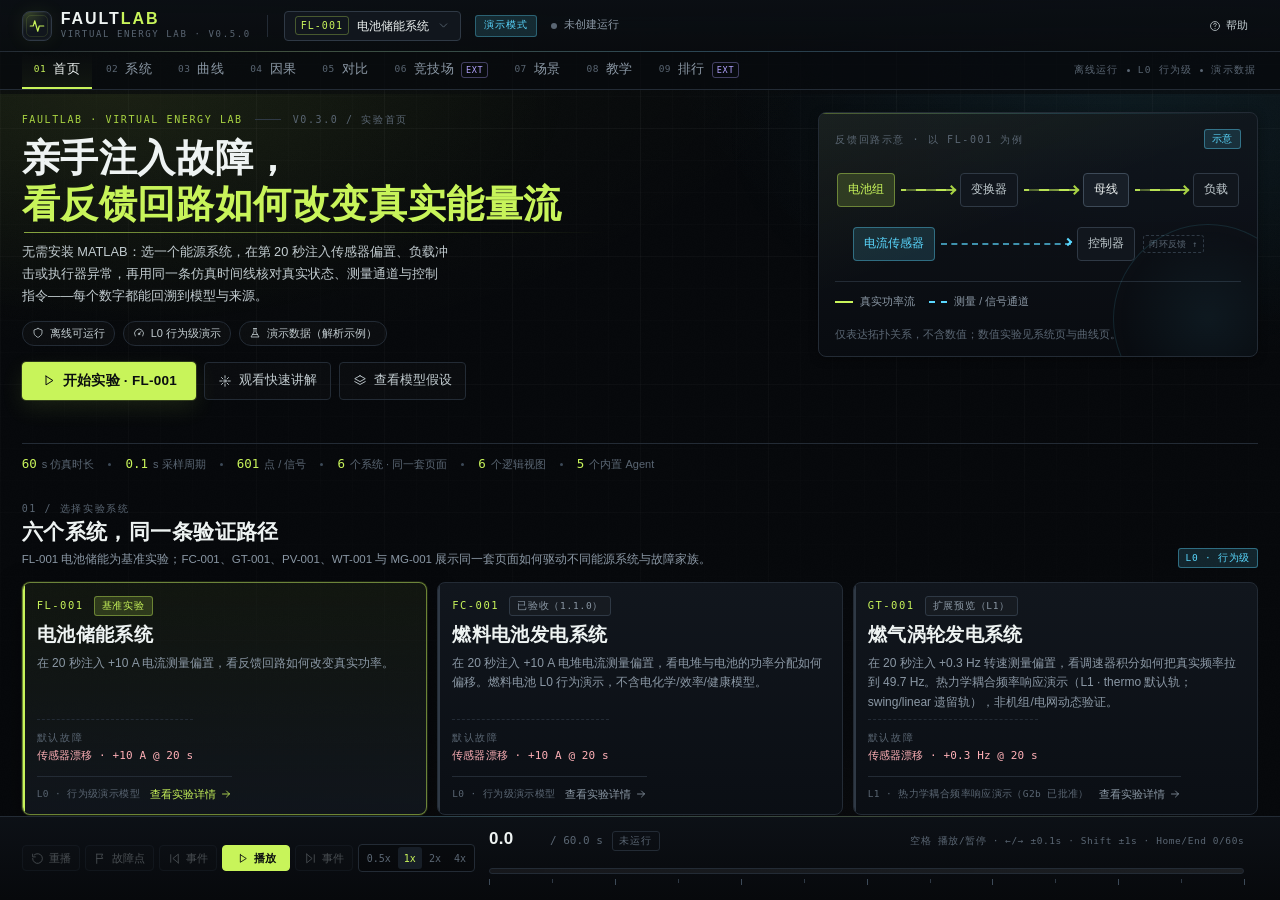
==== FaultLab.html @ e3bb08f5 "v1.12.0 release (G8): GTFMU-G2b-03/04 implementation - GT-001 L1-FMU mirror track full chain (CHG-20" ====
<!DOCTYPE html>
<!--
  FaultLab — Virtual Energy Lab V0.1 (single-file offline build)
  built: 2026-11-19 15:05:17
  css files inlined: 10, js files inlined: 37
  Source of truth: index.html + src/ + css/. Rebuild with: python tools/build.py
  Data note: analytic / behaviour-level (L0) demo model — not Simulink, not measured field data.
-->

<html lang="zh-CN">
<head>
  <meta charset="utf-8">
  <meta name="viewport" content="width=device-width, initial-scale=1">
  <meta name="color-scheme" content="dark">
  <title>FaultLab · 虚拟能源实验场</title>
  <meta name="description" content="FaultLab V0.5.0 — 亲手制造故障、观察系统反应的工程仿真实验乐园。离线可运行的行为级能源系统实验场。">
  <link rel="icon" href="data:image/svg+xml,%3Csvg xmlns='http://www.w3.org/2000/svg' viewBox='0 0 24 24'%3E%3Crect width='24' height='24' rx='5' fill='%230b0f14'/%3E%3Cpath d='M13 4 6 14h5l-1 6 8-11h-5l1-5Z' fill='%23c8f45a'/%3E%3C/svg%3E">
  <style>
/* ===== css/theme.css ===== */
/* owner: lead | module: theme | contract: docs/CONTRACT.md */
/* =========================================================================
   FaultLab — Virtual Energy Lab
   Design language: Deep-space energy instrumentation
   Graphite ground · blueprint grid · lime energy · cyan observation · amber heat
   ========================================================================= */

:root {
  /* ground */
  --bg-0: #06080b;
  --bg-1: #0b0f14;
  --bg-2: #11161d;
  --bg-3: #171e27;
  --bg-4: #1e2731;
  --line-1: #232b35;
  --line-2: #2f3945;
  --line-3: #3d4a58;

  /* ink */
  --ink-0: #eef3f2;
  --ink-1: #c2ccd0;
  --ink-2: #8b98a5;
  --ink-3: #5a6673;

  /* accents */
  --acc: #c8f45a;
  --acc-soft: #a9d443;
  --acc-dim: rgba(200, 244, 90, .16);
  --obs: #5ad8ff;
  --obs-dim: rgba(90, 216, 255, .14);
  --warm: #ffb257;
  --warm-dim: rgba(255, 178, 87, .14);
  --fault: #ff5f6d;
  --fault-dim: rgba(255, 95, 109, .13);
  --ok: #5fe3a1;
  --ok-dim: rgba(95, 227, 161, .12);
  --warn: #ffd166;
  --warn-dim: rgba(255, 209, 102, .12);
  --derived: #b3a3ff;

  --focus-ring: rgba(200, 244, 90, .55);

  /* type */
  --font-display: "Bahnschrift", "DIN Alternate", "Microsoft YaHei UI", "PingFang SC", sans-serif;
  --font-body: "Segoe UI Variable Text", "Segoe UI", "Microsoft YaHei UI", "PingFang SC", sans-serif;
  --font-mono: "Cascadia Mono", "Cascadia Code", "Consolas", "Microsoft YaHei UI", monospace;

  /* geometry */
  --r-sm: 4px;
  --r-md: 8px;
  --r-lg: 12px;
  --pad: clamp(14px, 1.7vw, 28px);
  --gap: 10px;
  --header-h: 52px;
  --nav-h: 38px;
  --timeline-h: 84px;

  --shadow-1: 0 2px 10px rgba(0, 0, 0, .35);
  --shadow-2: 0 18px 50px rgba(0, 0, 0, .55);

  color-scheme: dark;
}

/* ---------- reset ---------- */
*, *::before, *::after { box-sizing: border-box; }
html { -webkit-text-size-adjust: 100%; }
html, body { height: 100%; }
body {
  margin: 0;
  background:
    radial-gradient(1200px 760px at 12% -12%, rgba(200, 244, 90, .06), transparent 62%),
    radial-gradient(1000px 720px at 94% -6%, rgba(90, 216, 255, .055), transparent 58%),
    radial-gradient(900px 600px at 50% 118%, rgba(255, 178, 87, .04), transparent 60%),
    var(--bg-0);
  color: var(--ink-0);
  font-family: var(--font-body);
  font-size: 13.5px;
  line-height: 1.5;
  overflow: hidden;
  -webkit-font-smoothing: antialiased;
  text-rendering: optimizeLegibility;
}

/* blueprint grid + vignette + grain */
body::before {
  content: "";
  position: fixed;
  inset: 0;
  z-index: 0;
  pointer-events: none;
  background-image:
    linear-gradient(rgba(255, 255, 255, .024) 1px, transparent 1px),
    linear-gradient(90deg, rgba(255, 255, 255, .024) 1px, transparent 1px),
    linear-gradient(rgba(255, 255, 255, .012) 1px, transparent 1px),
    linear-gradient(90deg, rgba(255, 255, 255, .012) 1px, transparent 1px);
  background-size: 128px 128px, 128px 128px, 32px 32px, 32px 32px;
  -webkit-mask-image: radial-gradient(120% 90% at 50% 0%, #000 15%, rgba(0, 0, 0, .55) 60%, transparent 100%);
  mask-image: radial-gradient(120% 90% at 50% 0%, #000 15%, rgba(0, 0, 0, .55) 60%, transparent 100%);
}
body::after {
  content: "";
  position: fixed;
  inset: 0;
  z-index: 0;
  pointer-events: none;
  opacity: .028;
  background-image: url("data:image/svg+xml;utf8,<svg xmlns='http://www.w3.org/2000/svg' width='180' height='180'><filter id='n'><feTurbulence type='fractalNoise' baseFrequency='0.85' numOctaves='2' stitchTiles='stitch'/><feColorMatrix type='saturate' values='0'/></filter><rect width='100%25' height='100%25' filter='url(%23n)' opacity='0.6'/></svg>");
}

::selection { background: rgba(200, 244, 90, .25); color: #fff; }

/* scrollbars */
* { scrollbar-width: thin; scrollbar-color: #2a323c transparent; }
::-webkit-scrollbar { width: 10px; height: 10px; }
::-webkit-scrollbar-track { background: transparent; }
::-webkit-scrollbar-thumb { background: #242c36; border-radius: 6px; border: 2px solid var(--bg-1); }
::-webkit-scrollbar-thumb:hover { background: #33404d; }

a { color: var(--obs); text-decoration: none; }
a:hover { text-decoration: underline; text-underline-offset: 2px; }
button, input, select, textarea { font: inherit; color: inherit; }
button { cursor: pointer; }
h1, h2, h3, h4, p { margin: 0; }
ul, ol { margin: 0; padding: 0; }
img, svg { display: block; }
code, kbd, pre { font-family: var(--font-mono); }

:focus-visible { outline: 2px solid var(--focus-ring); outline-offset: 2px; border-radius: 3px; }
.sr-only {
  position: absolute; width: 1px; height: 1px; padding: 0; margin: -1px;
  overflow: hidden; clip: rect(0 0 0 0); white-space: nowrap; border: 0;
}
[hidden] { display: none !important; }

/* =========================================================================
   Typography & utilities
   ========================================================================= */
.eyebrow {
  font-family: var(--font-mono);
  font-size: 10px;
  font-weight: 400;
  letter-spacing: .16em;
  text-transform: uppercase;
  color: var(--ink-3);
}
.eyebrow--acc { color: var(--acc-soft); }
.eyebrow--fault { color: var(--fault); }
.display { font-family: var(--font-display); font-weight: 600; letter-spacing: .01em; }
.mono { font-family: var(--font-mono); font-variant-numeric: tabular-nums; }
.num { font-family: var(--font-display); font-variant-numeric: tabular-nums; letter-spacing: .01em; }
.muted { color: var(--ink-2); }
.dim { color: var(--ink-3); }
.acc { color: var(--acc); }
.obs { color: var(--obs); }
.warm { color: var(--warm); }
.faultc { color: var(--fault); }
.okc { color: var(--ok); }
.warnc { color: var(--warn); }
.tiny { font-size: 11px; }
.small { font-size: 12px; }
.hr { height: 1px; background: var(--line-1); border: 0; margin: 14px 0; }
.row { display: flex; align-items: center; gap: 10px; }
.row-between { display: flex; align-items: center; justify-content: space-between; gap: 12px; }
.col { display: flex; flex-direction: column; gap: 10px; }
.wrap { flex-wrap: wrap; }
.spacer { flex: 1 1 auto; }
.nowrap { white-space: nowrap; }
.mt-8 { margin-top: 8px; } .mt-12 { margin-top: 12px; } .mt-16 { margin-top: 16px; } .mt-24 { margin-top: 24px; }
.mb-8 { margin-bottom: 8px; } .mb-12 { margin-bottom: 12px; } .mb-16 { margin-bottom: 16px; }
.clamp-2 { display: -webkit-box; -webkit-line-clamp: 2; -webkit-box-orient: vertical; overflow: hidden; }
.kbd {
  display: inline-flex; align-items: center; justify-content: center;
  min-width: 20px; height: 19px; padding: 0 5px;
  border: 1px solid var(--line-2); border-bottom-width: 2px; border-radius: 4px;
  font-family: var(--font-mono); font-size: 10px; color: var(--ink-2);
  background: var(--bg-2); line-height: 1;
}

/* =========================================================================
   Shell layout
   ========================================================================= */
.app {
  position: relative;
  z-index: 1;
  display: flex;
  flex-direction: column;
  height: 100vh;
  height: 100dvh;
  min-height: 0;
}

/* ---------- header ---------- */
.app-header {
  flex: 0 0 var(--header-h);
  display: flex;
  align-items: center;
  gap: 16px;
  padding: 0 var(--pad);
  border-bottom: 1px solid var(--line-1);
  background: linear-gradient(180deg, rgba(11, 15, 20, .96), rgba(9, 12, 16, .86));
  backdrop-filter: blur(14px);
  position: relative;
  z-index: 40;
}
.app-header::after {
  content: "";
  position: absolute; left: 0; right: 0; bottom: -1px; height: 1px;
  background: linear-gradient(90deg, transparent, rgba(200, 244, 90, .35) 18%, rgba(90, 216, 255, .28) 55%, transparent 92%);
  opacity: .55;
  pointer-events: none;
}
.brand { display: flex; align-items: center; gap: 9px; color: inherit; text-decoration: none; flex: 0 0 auto; }
.brand:hover { text-decoration: none; }
.brand-mark {
  width: 30px; height: 30px; flex: 0 0 30px;
  display: grid; place-items: center;
  border: 1px solid var(--line-2);
  border-radius: 8px;
  background:
    radial-gradient(120% 120% at 20% 0%, rgba(200, 244, 90, .18), transparent 60%),
    var(--bg-2);
  box-shadow: inset 0 0 0 1px rgba(255, 255, 255, .03), 0 0 20px rgba(200, 244, 90, .07);
  position: relative;
}
.brand-mark::after {
  content: ""; position: absolute; inset: 3px; border-radius: 5px;
  border: 1px solid rgba(200, 244, 90, .12); pointer-events: none;
}
.brand-mark svg { width: 18px; height: 18px; color: var(--acc); }
.brand-text { display: flex; flex-direction: column; line-height: 1.05; gap: 2px; }
.brand-name {
  font-family: var(--font-display);
  font-size: 16px; font-weight: 700; letter-spacing: .12em;
  color: var(--ink-0);
}
.brand-name em { font-style: normal; color: var(--acc); }
.brand-sub {
  font-family: var(--font-mono); font-size: 9px; letter-spacing: .18em;
  text-transform: uppercase; color: var(--ink-3);
}

.header-context { display: flex; align-items: center; gap: 14px; min-width: 0; flex: 1 1 auto; }
.hdr-divider { width: 1px; height: 22px; background: var(--line-1); flex: 0 0 1px; }
.system-switch {
  display: inline-flex; align-items: center; gap: 8px;
  height: 30px; padding: 0 10px;
  background: var(--bg-2); color: var(--ink-1);
  border: 1px solid var(--line-2); border-radius: var(--r-sm);
  font-size: 12px; min-width: 0; max-width: min(420px, 34vw);
  transition: border-color .16s, background .16s;
}
.system-switch:hover { border-color: var(--line-3); background: var(--bg-3); }
.system-switch .sw-swap { color: var(--ink-3); flex: 0 0 auto; }
.system-switch .sw-code {
  font-family: var(--font-mono); font-size: 10px; letter-spacing: .1em;
  color: var(--acc); border: 1px solid rgba(200, 244, 90, .3); border-radius: 3px;
  padding: 1px 5px; flex: 0 0 auto;
}
.system-switch .sw-title { overflow: hidden; text-overflow: ellipsis; white-space: nowrap; color: var(--ink-0); }
.hdr-meta { display: flex; align-items: center; gap: 7px; font-size: 11.5px; color: var(--ink-2); }
.hdr-run {
  font-family: var(--font-mono); font-size: 11px; color: var(--ink-2);
  display: inline-flex; align-items: center; gap: 7px; white-space: nowrap;
}
.hdr-run .dot { width: 6px; height: 6px; border-radius: 50%; background: var(--ink-3); }
.hdr-run[data-status="completed"] .dot { background: var(--ok); box-shadow: 0 0 0 3px rgba(95, 227, 161, .12); }
.hdr-run[data-status="computing"] .dot { background: var(--warm); animation: pulse 1.1s infinite; }
.hdr-run[data-status="empty"] .dot { background: var(--ink-3); }
@keyframes pulse { 0%, 100% { opacity: 1; } 50% { opacity: .25; } }

.header-actions { display: flex; align-items: center; gap: 8px; flex: 0 0 auto; }
.mode-flag {
  display: inline-flex; align-items: center; gap: 6px;
  height: 22px; padding: 0 8px; border-radius: 3px;
  font-family: var(--font-mono); font-size: 9.5px; letter-spacing: .12em; text-transform: uppercase;
  border: 1px solid var(--line-2); color: var(--ink-2); background: rgba(255, 255, 255, .02);
}
.mode-flag[data-mode="demo"] { border-color: rgba(90, 216, 255, .32); color: var(--obs); background: var(--obs-dim); }
.mode-flag[data-mode="blind"] { border-color: rgba(255, 95, 109, .42); color: #ffb0b7; background: var(--fault-dim); }

/* ---------- nav ---------- */
.app-nav {
  flex: 0 0 var(--nav-h);
  display: flex; align-items: stretch; gap: 2px;
  padding: 0 var(--pad);
  border-bottom: 1px solid var(--line-1);
  background: rgba(8, 11, 15, .72);
  position: relative; z-index: 30;
}
.nav-item {
  position: relative;
  display: inline-flex; align-items: center; gap: 7px;
  padding: 0 12px;
  color: var(--ink-2);
  font-size: 12.5px; letter-spacing: .03em;
  text-decoration: none;
  border-bottom: 2px solid transparent;
  transition: color .15s, background .15s, border-color .15s;
  white-space: nowrap;
}
.nav-item:hover { color: var(--ink-0); background: rgba(255, 255, 255, .025); text-decoration: none; }
.nav-item[aria-current="page"] { color: var(--ink-0); border-bottom-color: var(--acc); background: linear-gradient(180deg, transparent, rgba(200, 244, 90, .05)); }
.nav-item[aria-current="page"] .nav-index { color: var(--acc); }
.nav-index { font-family: var(--font-mono); font-size: 9.5px; color: var(--ink-3); letter-spacing: .05em; }
.nav-ext {
  font-family: var(--font-mono); font-size: 8.5px; letter-spacing: .08em;
  color: var(--derived); border: 1px solid rgba(179, 163, 255, .35);
  border-radius: 3px; padding: 0 4px; line-height: 14px;
}
.nav-item[aria-disabled="true"] { opacity: .34; pointer-events: none; }
.nav-spacer { flex: 1 1 auto; }
.nav-note {
  display: inline-flex; align-items: center; gap: 8px;
  font-family: var(--font-mono); font-size: 9.5px; letter-spacing: .13em;
  text-transform: uppercase; color: var(--ink-3);
  padding-right: 2px;
}
.nav-note .sep { width: 3px; height: 3px; border-radius: 50%; background: var(--ink-3); }

/* ---------- main / pages ---------- */
.app-main { flex: 1 1 auto; min-height: 0; overflow-y: auto; overflow-x: hidden; position: relative; }
.page { display: none; min-height: 100%; }
.page.is-active { display: block; animation: pageIn .26s cubic-bezier(.2, .7, .2, 1); }
@keyframes pageIn { from { opacity: 0; transform: translateY(7px); } to { opacity: 1; transform: none; } }
.page-pad { padding: 16px var(--pad) 26px; }

/* ---------- timeline ---------- */
.app-timeline {
  flex: 0 0 var(--timeline-h);
  display: grid;
  grid-template-columns: auto minmax(240px, 1fr) auto;
  align-items: center;
  gap: 14px;
  padding: 7px var(--pad) 8px;
  border-top: 1px solid var(--line-1);
  background:
    linear-gradient(180deg, rgba(13, 17, 23, .97), rgba(7, 9, 12, .99));
  position: relative;
  z-index: 35;
}
.app-timeline::before {
  content: ""; position: absolute; top: -1px; left: 0; right: 0; height: 1px;
  background: linear-gradient(90deg, transparent, rgba(90, 216, 255, .25) 30%, rgba(200, 244, 90, .3) 68%, transparent);
  opacity: .5;
}
.tl-controls { display: flex; align-items: center; gap: 5px; }
.tl-btn {
  display: inline-flex; align-items: center; justify-content: center; gap: 5px;
  height: 26px; min-width: 26px; padding: 0 8px;
  background: rgba(255, 255, 255, .02); border: 1px solid var(--line-1);
  border-radius: var(--r-sm); color: var(--ink-1); font-size: 11px;
  transition: background .15s, border-color .15s, color .15s;
}
.tl-btn:hover { background: var(--bg-3); border-color: var(--line-2); color: var(--ink-0); }
.tl-btn[disabled] { opacity: .34; cursor: not-allowed; }
.tl-btn svg { width: 13px; height: 13px; }
.tl-play { background: var(--acc); color: #0a0d0f; border-color: var(--acc); min-width: 68px; font-weight: 600; }
.tl-play:hover { background: #d6ff72; color: #0a0d0f; }
.tl-play.is-playing { background: rgba(200, 244, 90, .16); color: var(--acc); border-color: rgba(200, 244, 90, .5); }
.tl-speed { display: inline-flex; padding: 2px; gap: 1px; border: 1px solid var(--line-1); border-radius: var(--r-sm); background: rgba(0, 0, 0, .25); }
.tl-speed button {
  height: 22px; padding: 0 6px; border: 0; border-radius: 3px; background: transparent;
  color: var(--ink-3); font-family: var(--font-mono); font-size: 10px;
}
.tl-speed button[aria-pressed="true"] { background: var(--bg-3); color: var(--acc); }
.tl-speed button:hover { color: var(--ink-1); }

.tl-track { min-width: 0; display: flex; flex-direction: column; gap: 5px; }
.tl-readout { display: flex; align-items: baseline; gap: 9px; min-width: 0; }
.tl-readout .tl-now {
  font-family: var(--font-display); font-size: 17px; font-weight: 600;
  font-variant-numeric: tabular-nums; color: var(--ink-0); line-height: 1;
  letter-spacing: .02em; min-width: 52px;
}
.tl-readout .tl-total { font-family: var(--font-mono); font-size: 11px; color: var(--ink-3); }
.tl-readout .tl-state {
  font-family: var(--font-mono); font-size: 9.5px; letter-spacing: .13em; text-transform: uppercase;
  color: var(--ink-3); padding: 2px 6px; border: 1px solid var(--line-1); border-radius: 3px;
}
.tl-readout .tl-state[data-status="playing"] { color: var(--ok); border-color: rgba(95, 227, 161, .35); }
.tl-readout .tl-state[data-status="ended"] { color: var(--warm); border-color: rgba(255, 178, 87, .35); }
.tl-readout .tl-spacer { flex: 1 1 auto; }
.tl-rail-wrap { position: relative; height: 30px; }
.tl-mini { position: absolute; inset: 3px 0 3px; width: 100%; height: 24px; opacity: .5; pointer-events: none; }
.tl-rail {
  position: absolute; left: 0; right: 0; top: 50%; height: 6px;
  transform: translateY(-50%);
  background: linear-gradient(90deg, rgba(255,255,255,.05), rgba(255,255,255,.08));
  border: 1px solid var(--line-1);
  border-radius: 3px;
  cursor: pointer;
  touch-action: none;
}
.tl-rail::before {
  content: ""; position: absolute; inset: -9px 0; cursor: pointer;
}
.tl-fill {
  position: absolute; left: 0; top: 0; bottom: 0; width: 0;
  background: linear-gradient(90deg, rgba(90, 216, 255, .45), rgba(200, 244, 90, .78));
  border-radius: 2px;
}
.tl-handle {
  position: absolute; top: 50%; left: 0; width: 13px; height: 13px;
  transform: translate(-50%, -50%);
  background: var(--acc); border: 2px solid #0a0d0f; border-radius: 50%;
  box-shadow: 0 0 0 1px rgba(200, 244, 90, .5), 0 0 14px rgba(200, 244, 90, .55);
  pointer-events: none;
}
.tl-rail.is-empty { cursor: default; }
.tl-rail.is-empty .tl-fill, .tl-rail.is-empty .tl-handle { display: none; }
.tl-fault-mark {
  position: absolute; top: 50%; transform: translate(-50%, -50%);
  width: 12px; height: 12px; pointer-events: none;
}
.tl-fault-mark::before {
  content: ""; position: absolute; inset: 0;
  background: var(--fault);
  clip-path: polygon(50% 0, 100% 100%, 0 100%);
  filter: drop-shadow(0 0 5px rgba(255, 95, 109, .65));
}
.tl-fault-label {
  position: absolute; bottom: 100%; left: 50%; transform: translate(-50%, -2px);
  font-family: var(--font-mono); font-size: 8.5px; letter-spacing: .08em; color: #ffb0b7;
  white-space: nowrap; padding: 1px 4px; background: rgba(20, 8, 10, .9);
  border: 1px solid rgba(255, 95, 109, .35); border-radius: 2px;
}
.tl-ticks { position: absolute; left: 0; right: 0; top: calc(50% + 8px); height: 6px; pointer-events: none; }
.tl-ticks span {
  position: absolute; top: 0; width: 1px; height: 4px; background: var(--line-2);
}
.tl-ticks span.major { height: 6px; background: var(--line-3); }
.tl-hint { font-family: var(--font-mono); font-size: 9.5px; color: var(--ink-3); letter-spacing: .06em; white-space: nowrap; }

/* =========================================================================
   Panels / cards
   ========================================================================= */
.fl-panel {
  position: relative;
  background: linear-gradient(180deg, rgba(17, 22, 29, .9), rgba(11, 15, 21, .94));
  border: 1px solid var(--line-1);
  border-radius: var(--r-md);
  box-shadow: var(--shadow-1);
}
.fl-panel::before {
  content: ""; position: absolute; inset: 0 0 auto; height: 1px; border-radius: var(--r-md) var(--r-md) 0 0;
  background: linear-gradient(90deg, rgba(255, 255, 255, .06), transparent 45%);
  pointer-events: none;
}
.panel-head {
  display: flex; align-items: center; justify-content: space-between; gap: 10px;
  padding: 9px 12px; border-bottom: 1px solid var(--line-1);
  min-height: 36px;
}
.panel-head .panel-head-main { display: flex; align-items: baseline; gap: 9px; min-width: 0; }
.panel-title { font-family: var(--font-display); font-size: 13.5px; font-weight: 600; letter-spacing: .03em; color: var(--ink-0); }
.panel-sub { font-size: 11px; color: var(--ink-2); }
.panel-body { padding: 12px; }
.panel-body--tight { padding: 8px 10px; }
.panel-foot { padding: 9px 12px; border-top: 1px solid var(--line-1); }

.fl-card {
  position: relative;
  background: var(--bg-2);
  border: 1px solid var(--line-1);
  border-radius: var(--r-md);
  transition: border-color .18s, background .18s, transform .18s;
}
.fl-card--hover:hover { border-color: var(--line-3); background: var(--bg-3); transform: translateY(-1px); }
.fl-card--selectable { cursor: pointer; text-align: left; width: 100%; color: inherit; }
.fl-card--selectable[aria-selected="true"] { border-color: rgba(200, 244, 90, .5); background: linear-gradient(180deg, rgba(200, 244, 90, .055), rgba(17, 22, 29, .9)); }
.chamfer { clip-path: polygon(0 0, calc(100% - 16px) 0, 100% 16px, 100% 100%, 0 100%); }

/* hazard stripe (fault identity) */
.hazard {
  background-image: repeating-linear-gradient(135deg, rgba(255, 95, 109, .22) 0 5px, transparent 5px 10px);
}

/* =========================================================================
   Buttons / segmented / switches
   ========================================================================= */
.btn {
  display: inline-flex; align-items: center; justify-content: center; gap: 7px;
  height: 30px; padding: 0 12px;
  border: 1px solid var(--line-2); border-radius: var(--r-sm);
  background: rgba(255, 255, 255, .025);
  color: var(--ink-0);
  font-family: var(--font-body); font-size: 12.5px; font-weight: 500;
  text-decoration: none; white-space: nowrap;
  transition: background .15s, border-color .15s, color .15s, transform .05s, box-shadow .15s;
}
.btn:hover { background: rgba(255, 255, 255, .06); border-color: var(--line-3); }
.btn:active { transform: translateY(1px); }
.btn:disabled, .btn[aria-disabled="true"] { opacity: .36; cursor: not-allowed; pointer-events: none; }
.btn svg { width: 14px; height: 14px; flex: 0 0 auto; }
.btn-primary {
  background: var(--acc); border-color: var(--acc); color: #0a0d0f; font-weight: 600;
  box-shadow: 0 0 0 1px rgba(200, 244, 90, .18), 0 8px 22px rgba(200, 244, 90, .1);
}
.btn-primary:hover { background: #d6ff72; border-color: #d6ff72; }
.btn-ghost { background: transparent; border-color: transparent; color: var(--ink-1); }
.btn-ghost:hover { background: rgba(255, 255, 255, .05); border-color: transparent; color: var(--ink-0); }
.btn-danger { border-color: rgba(255, 95, 109, .45); color: #ffb3b9; background: rgba(255, 95, 109, .07); }
.btn-danger:hover { background: rgba(255, 95, 109, .14); border-color: rgba(255, 95, 109, .65); }
.btn-sm { height: 25px; padding: 0 9px; font-size: 11px; gap: 5px; }
.btn-sm svg { width: 12px; height: 12px; }
.btn-xs { height: 21px; padding: 0 7px; font-size: 10.5px; gap: 4px; }
.btn-xs svg { width: 11px; height: 11px; }
.btn-icon { width: 30px; padding: 0; }
.btn-icon.btn-sm { width: 25px; }
.btn-block { width: 100%; }
.btn[data-loading="true"] { color: transparent; position: relative; }
.btn[data-loading="true"]::after {
  content: ""; position: absolute; width: 13px; height: 13px; border-radius: 50%;
  border: 2px solid currentColor; border-top-color: transparent;
  animation: spin .8s linear infinite; color: var(--ink-0);
}
@keyframes spin { to { transform: rotate(360deg); } }

.seg {
  display: inline-flex; padding: 3px; gap: 2px;
  border: 1px solid var(--line-1); border-radius: 7px; background: rgba(0, 0, 0, .24);
}
.seg-item {
  display: inline-flex; align-items: center; justify-content: center; gap: 5px;
  height: 24px; padding: 0 10px; border: 0; border-radius: 5px;
  background: transparent; color: var(--ink-2);
  font-size: 11.5px; white-space: nowrap;
  transition: background .15s, color .15s;
}
.seg-item:hover { color: var(--ink-0); }
.seg-item[aria-pressed="true"] { background: var(--bg-3); color: var(--ink-0); box-shadow: inset 0 0 0 1px var(--line-2); }
.seg-item:disabled { opacity: .35; cursor: not-allowed; }
.seg-item svg { width: 13px; height: 13px; }

.switch { display: inline-flex; align-items: center; gap: 9px; cursor: pointer; user-select: none; }
.switch input { position: absolute; opacity: 0; width: 0; height: 0; }
.switch .sw-track {
  width: 34px; height: 19px; border-radius: 10px; background: var(--bg-4);
  border: 1px solid var(--line-2); position: relative; transition: background .16s, border-color .16s;
  flex: 0 0 34px;
}
.switch .sw-track::after {
  content: ""; position: absolute; top: 2px; left: 2px; width: 13px; height: 13px;
  border-radius: 50%; background: var(--ink-2); transition: transform .16s, background .16s;
}
.switch input:checked + .sw-track { background: rgba(200, 244, 90, .2); border-color: rgba(200, 244, 90, .55); }
.switch input:checked + .sw-track::after { transform: translateX(15px); background: var(--acc); }
.switch input:focus-visible + .sw-track { outline: 2px solid var(--focus-ring); outline-offset: 2px; }
.switch input:disabled + .sw-track { opacity: .4; }
.switch .sw-label { font-size: 12px; color: var(--ink-1); }

/* =========================================================================
   Forms
   ========================================================================= */
.field { display: flex; flex-direction: column; gap: 6px; min-width: 0; }
.field-label { display: flex; align-items: center; gap: 8px; font-size: 12px; color: var(--ink-1); }
.field-label .fl-unit { font-family: var(--font-mono); font-size: 10px; color: var(--ink-3); }
.field-hint { font-size: 11px; line-height: 1.5; color: var(--ink-3); }
.field-error { display: flex; align-items: flex-start; gap: 6px; font-size: 11.5px; color: #ff9aa2; }
.field-error svg { width: 13px; height: 13px; flex: 0 0 13px; margin-top: 1px; }
.field-row { display: flex; align-items: center; gap: 8px; }
.input {
  height: 29px; padding: 0 9px; width: 100%;
  background: var(--bg-2); color: var(--ink-0);
  border: 1px solid var(--line-2); border-radius: var(--r-sm);
  font-family: var(--font-mono); font-size: 12px;
  transition: border-color .15s, background .15s;
}
.input:hover { border-color: var(--line-3); }
.input:focus { border-color: rgba(200, 244, 90, .55); outline: none; background: var(--bg-3); }
.input::placeholder { color: var(--ink-3); }
.input[aria-invalid="true"] { border-color: rgba(255, 95, 109, .6); }
.input--num { width: 88px; text-align: right; }
select.input { font-family: var(--font-body); font-size: 12.5px; padding-right: 6px; }
.input-unit { font-family: var(--font-mono); font-size: 11px; color: var(--ink-3); flex: 0 0 auto; }

.range-wrap { display: flex; align-items: center; gap: 12px; }
.range {
  -webkit-appearance: none; appearance: none;
  width: 100%; height: 18px; background: transparent; margin: 0;
}
.range::-webkit-slider-runnable-track {
  height: 4px; border-radius: 2px;
  background: linear-gradient(90deg, var(--acc) 0 var(--range-fill, 0%), var(--bg-4) var(--range-fill, 0%) 100%);
  border: 1px solid var(--line-1);
}
.range::-moz-range-track { height: 4px; border-radius: 2px; background: var(--bg-4); border: 1px solid var(--line-1); }
.range::-moz-range-progress { height: 4px; border-radius: 2px; background: var(--acc); }
.range::-webkit-slider-thumb {
  -webkit-appearance: none; appearance: none;
  width: 14px; height: 14px; margin-top: -6px; border-radius: 50%;
  background: var(--acc); border: 2px solid #0a0d0f;
  box-shadow: 0 0 0 1px rgba(200, 244, 90, .5), 0 0 10px rgba(200, 244, 90, .4);
  cursor: grab;
}
.range::-moz-range-thumb {
  width: 12px; height: 12px; border-radius: 50%; background: var(--acc);
  border: 2px solid #0a0d0f; box-shadow: 0 0 0 1px rgba(200, 244, 90, .5); cursor: grab;
}
.range:disabled::-webkit-slider-thumb { background: var(--ink-3); box-shadow: none; cursor: not-allowed; }
.range:disabled::-webkit-slider-runnable-track { opacity: .4; }
.range:focus-visible { outline: 2px solid var(--focus-ring); outline-offset: 4px; border-radius: 3px; }
.range-val { font-family: var(--font-mono); font-size: 12px; color: var(--ink-0); min-width: 62px; text-align: right; }

/* =========================================================================
   Badges / chips / source tags
   ========================================================================= */
.badge {
  display: inline-flex; align-items: center; gap: 5px;
  height: 20px; padding: 0 7px; border-radius: 3px;
  font-family: var(--font-mono); font-size: 9.5px; letter-spacing: .08em; text-transform: uppercase;
  border: 1px solid var(--line-2); color: var(--ink-2); background: rgba(255, 255, 255, .025);
  white-space: nowrap;
}
.badge[data-tone="ok"] { color: var(--ok); border-color: rgba(95, 227, 161, .4); background: var(--ok-dim); }
.badge[data-tone="warn"] { color: var(--warn); border-color: rgba(255, 209, 102, .4); background: var(--warn-dim); }
.badge[data-tone="danger"] { color: #ffb0b7; border-color: rgba(255, 95, 109, .45); background: var(--fault-dim); }
.badge[data-tone="info"] { color: var(--obs); border-color: rgba(90, 216, 255, .4); background: var(--obs-dim); }
.badge[data-tone="acc"] { color: var(--acc); border-color: rgba(200, 244, 90, .4); background: var(--acc-dim); }
.badge svg { width: 11px; height: 11px; }

.chip {
  display: inline-flex; align-items: center; gap: 6px;
  height: 24px; padding: 0 9px;
  border: 1px solid var(--line-1); border-radius: 12px;
  background: rgba(255, 255, 255, .02);
  font-size: 11px; color: var(--ink-1);
  white-space: nowrap;
}
.chip b { font-family: var(--font-mono); font-weight: 500; color: var(--ink-0); }
.chip[data-tone="acc"] { border-color: rgba(200, 244, 90, .32); color: var(--acc); background: var(--acc-dim); }
.chip[data-tone="fault"] { border-color: rgba(255, 95, 109, .35); color: #ffb0b7; background: var(--fault-dim); }
.chip svg { width: 12px; height: 12px; }

.source-tag {
  display: inline-flex; align-items: center;
  height: 16px; padding: 0 5px; border-radius: 3px;
  font-family: var(--font-mono); font-size: 9px; letter-spacing: .05em;
  border: 1px solid var(--line-2); color: var(--ink-2); background: rgba(255, 255, 255, .02);
  white-space: nowrap;
}
.source-tag[data-kind="MODEL_STATE"] { color: var(--acc); border-color: rgba(200, 244, 90, .32); background: var(--acc-dim); }
.source-tag[data-kind="OBSERVATION"] { color: var(--obs); border-color: rgba(90, 216, 255, .32); background: var(--obs-dim); }
.source-tag[data-kind="CONTROLLER"] { color: var(--warm); border-color: rgba(255, 178, 87, .32); background: var(--warm-dim); }
.source-tag[data-kind="FAULT_EVENT"] { color: #ffb0b7; border-color: rgba(255, 95, 109, .38); background: var(--fault-dim); }
.source-tag[data-kind="DERIVED"] { color: var(--derived); border-color: rgba(179, 163, 255, .32); background: rgba(179, 163, 255, .1); }
.source-tag[data-kind="MODEL_ASSUMPTION"] { color: var(--ink-2); border-color: var(--line-2); }
.source-tag[data-kind="CONFIG"] { color: var(--ink-2); border-color: var(--line-2); }

/* line-style legend swatch */
.ls-swatch { display: inline-block; width: 22px; height: 0; border-top-width: 2px; border-top-style: solid; flex: 0 0 22px; }
.ls-swatch[data-style="dashed"] { border-top-style: dashed; }
.ls-swatch[data-style="dashdot"] { border-top-style: dashed; }
.ls-swatch[data-style="dotted"] { border-top-style: dotted; border-top-width: 2px; }

/* =========================================================================
   Stats / metric cards
   ========================================================================= */
.stat {
  display: flex; flex-direction: column; gap: 2px;
  padding: 8px 11px 7px; min-width: 0;
  border: 1px solid var(--line-1); border-radius: var(--r-md);
  background: rgba(255, 255, 255, .015);
}
.stat-value {
  font-family: var(--font-display); font-size: 19px; font-weight: 600; line-height: 1.12;
  letter-spacing: .01em; font-variant-numeric: tabular-nums; color: var(--ink-0);
  white-space: nowrap; overflow: hidden; text-overflow: ellipsis;
}
.stat-value.is-unavailable { color: var(--ink-3); font-size: 15px; }
.stat-unit { font-family: var(--font-mono); font-size: 10.5px; color: var(--ink-3); margin-left: 3px; }
.stat-label { font-family: var(--font-mono); font-size: 9.5px; letter-spacing: .1em; text-transform: uppercase; color: var(--ink-3); }
.stat-hint { font-size: 10.5px; color: var(--ink-3); margin-top: 2px; line-height: 1.4; }
.stat[data-tone="acc"] .stat-value { color: var(--acc); }
.stat[data-tone="obs"] .stat-value { color: var(--obs); }
.stat[data-tone="warm"] .stat-value { color: var(--warm); }
.stat[data-tone="fault"] .stat-value { color: #ff8b94; }
.stat[data-tone="ok"] .stat-value { color: var(--ok); }

/* =========================================================================
   Empty / loading states
   ========================================================================= */
.empty {
  display: flex; flex-direction: column; align-items: center; justify-content: center;
  gap: 12px; text-align: center; padding: 46px 24px; min-height: 220px;
  color: var(--ink-2);
}
.empty-icon {
  width: 48px; height: 48px; border-radius: 12px; display: grid; place-items: center;
  border: 1px dashed var(--line-2); color: var(--ink-3); background: rgba(255, 255, 255, .02);
}
.empty-icon svg { width: 22px; height: 22px; }
.empty-title { font-family: var(--font-display); font-size: 16px; color: var(--ink-1); letter-spacing: .02em; }
.empty-desc { font-size: 12.5px; color: var(--ink-2); max-width: 44ch; line-height: 1.6; }
.loading {
  display: flex; align-items: center; justify-content: center; gap: 12px;
  padding: 46px 24px; color: var(--ink-2); font-size: 13px; min-height: 180px;
}
.spinner {
  width: 18px; height: 18px; border-radius: 50%;
  border: 2px solid rgba(255, 255, 255, .12); border-top-color: var(--acc);
  animation: spin .9s linear infinite;
}
.skeleton {
  background: linear-gradient(90deg, var(--bg-2) 25%, var(--bg-3) 50%, var(--bg-2) 75%);
  background-size: 200% 100%; animation: shimmer 1.4s infinite;
  border-radius: var(--r-sm);
}
@keyframes shimmer { from { background-position: 200% 0; } to { background-position: -200% 0; } }

/* =========================================================================
   Overlay: drawer / modal / toast
   ========================================================================= */
.overlay-root { position: fixed; inset: 0; z-index: 200; pointer-events: none; }
.modal-backdrop {
  position: fixed; inset: 0; z-index: 210;
  display: flex; align-items: center; justify-content: center; padding: 24px;
  background: rgba(3, 5, 8, .68);
  backdrop-filter: blur(7px);
  pointer-events: auto;
  animation: fadeIn .18s ease;
}
@keyframes fadeIn { from { opacity: 0; } to { opacity: 1; } }
.modal {
  width: min(580px, 100%); max-height: min(82vh, 820px);
  display: flex; flex-direction: column;
  background: linear-gradient(180deg, #0f141b, #0b0f14);
  border: 1px solid var(--line-2); border-radius: var(--r-lg);
  box-shadow: var(--shadow-2);
  animation: modalIn .22s cubic-bezier(.2, .7, .2, 1);
}
.modal--wide { width: min(840px, 100%); }
@keyframes modalIn { from { opacity: 0; transform: translateY(10px) scale(.985); } to { opacity: 1; transform: none; } }
.modal-head {
  display: flex; align-items: flex-start; justify-content: space-between; gap: 16px;
  padding: 18px 20px 14px; border-bottom: 1px solid var(--line-1);
}
.modal-title { font-family: var(--font-display); font-size: 17px; font-weight: 600; letter-spacing: .02em; }
.modal-sub { font-size: 12px; color: var(--ink-2); margin-top: 3px; }
.modal-body { padding: 18px 20px; overflow-y: auto; font-size: 13px; color: var(--ink-1); line-height: 1.7; }
.modal-body p + p { margin-top: 10px; }
.modal-foot {
  display: flex; align-items: center; justify-content: flex-end; gap: 9px;
  padding: 13px 20px; border-top: 1px solid var(--line-1);
}
.drawer-backdrop { position: fixed; inset: 0; z-index: 208; background: rgba(3, 5, 8, .45); pointer-events: auto; }
.drawer {
  position: fixed; top: 0; right: 0; bottom: 0; z-index: 209;
  width: min(440px, 94vw);
  display: flex; flex-direction: column;
  background: linear-gradient(180deg, #0f141b, #0b0f14);
  border-left: 1px solid var(--line-2);
  box-shadow: -24px 0 70px rgba(0, 0, 0, .55);
  animation: drawerIn .24s cubic-bezier(.2, .7, .2, 1);
  pointer-events: auto;
}
@keyframes drawerIn { from { transform: translateX(24px); opacity: .4; } to { transform: none; opacity: 1; } }
.drawer-head {
  display: flex; align-items: flex-start; justify-content: space-between; gap: 12px;
  padding: 18px 18px 14px; border-bottom: 1px solid var(--line-1);
}
.drawer-body { padding: 16px 18px 24px; overflow-y: auto; font-size: 13px; line-height: 1.7; color: var(--ink-1); }
.toast-root {
  position: fixed; right: 18px; bottom: calc(var(--timeline-h) + 14px);
  z-index: 220; display: flex; flex-direction: column; gap: 8px; align-items: flex-end;
  pointer-events: none;
}
.toast {
  display: flex; align-items: flex-start; gap: 9px;
  max-width: 380px; padding: 10px 13px;
  background: rgba(15, 20, 27, .97); border: 1px solid var(--line-2);
  border-radius: var(--r-md); box-shadow: var(--shadow-2);
  font-size: 12.5px; color: var(--ink-1);
  animation: toastIn .22s cubic-bezier(.2, .7, .2, 1);
  pointer-events: auto;
}
.toast svg { width: 15px; height: 15px; flex: 0 0 15px; margin-top: 1px; }
.toast[data-tone="ok"] { border-color: rgba(95, 227, 161, .4); }
.toast[data-tone="ok"] svg { color: var(--ok); }
.toast[data-tone="warn"] { border-color: rgba(255, 209, 102, .4); }
.toast[data-tone="warn"] svg { color: var(--warn); }
.toast[data-tone="danger"] { border-color: rgba(255, 95, 109, .45); }
.toast[data-tone="danger"] svg { color: var(--fault); }
.toast[data-tone="info"] svg { color: var(--obs); }
@keyframes toastIn { from { opacity: 0; transform: translateY(6px); } to { opacity: 1; transform: none; } }

/* popover (system switch) */
.popover-backdrop { position: fixed; inset: 0; z-index: 205; pointer-events: auto; }
.popover {
  position: fixed; z-index: 206;
  min-width: 300px; max-width: min(400px, calc(100vw - 32px));
  background: #0e141b; border: 1px solid var(--line-2); border-radius: var(--r-md);
  box-shadow: var(--shadow-2); padding: 6px;
  animation: modalIn .16s ease;
}
.popover-item {
  display: flex; align-items: flex-start; gap: 10px; width: 100%;
  padding: 10px 11px; border: 0; border-radius: 6px;
  background: transparent; color: var(--ink-1); text-align: left;
}
.popover-item:hover { background: var(--bg-3); color: var(--ink-0); }
.popover-item[aria-checked="true"] { background: rgba(200, 244, 90, .06); }
.popover-item .pi-code {
  font-family: var(--font-mono); font-size: 9.5px; color: var(--acc);
  border: 1px solid rgba(200, 244, 90, .3); border-radius: 3px; padding: 1px 5px; margin-top: 1px;
  flex: 0 0 auto;
}
.popover-item .pi-title { font-size: 13px; color: var(--ink-0); }
.popover-item .pi-sub { font-size: 11px; color: var(--ink-3); margin-top: 2px; line-height: 1.45; }

/* =========================================================================
   Helpers for data-density pages
   ========================================================================= */
.kv { display: grid; grid-template-columns: minmax(88px, auto) 1fr; gap: 7px 12px; align-items: baseline; }
.kv dt { font-family: var(--font-mono); font-size: 10px; letter-spacing: .08em; text-transform: uppercase; color: var(--ink-3); }
.kv dd { margin: 0; font-size: 12.5px; color: var(--ink-1); }
.hint-row { display: flex; align-items: flex-start; gap: 8px; font-size: 11.5px; color: var(--ink-3); line-height: 1.55; }
.hint-row svg { width: 13px; height: 13px; flex: 0 0 13px; margin-top: 1px; color: var(--ink-3); }
.notice {
  display: flex; align-items: flex-start; gap: 9px;
  padding: 10px 12px; border-radius: var(--r-sm);
  border: 1px solid var(--line-1); background: rgba(255, 255, 255, .02);
  font-size: 11.5px; color: var(--ink-2); line-height: 1.55;
}
.notice svg { width: 14px; height: 14px; flex: 0 0 14px; margin-top: 1px; }
.notice[data-tone="warn"] { border-color: rgba(255, 209, 102, .32); background: var(--warn-dim); color: #e8d29a; }
.notice[data-tone="warn"] svg { color: var(--warn); }
.notice[data-tone="danger"] { border-color: rgba(255, 95, 109, .35); background: var(--fault-dim); color: #f0b6bb; }
.notice[data-tone="danger"] svg { color: var(--fault); }
.notice[data-tone="info"] { border-color: rgba(90, 216, 255, .3); background: var(--obs-dim); color: #b7e9fa; }
.notice[data-tone="info"] svg { color: var(--obs); }
.notice[data-tone="ok"] { border-color: rgba(95, 227, 161, .3); background: var(--ok-dim); color: #b2f0d0; }
.notice[data-tone="ok"] svg { color: var(--ok); }
.formula {
  font-family: var(--font-mono); font-size: 12px; line-height: 1.7;
  padding: 9px 11px; border-radius: var(--r-sm);
  background: rgba(0, 0, 0, .32); border: 1px solid var(--line-1); color: var(--ink-1);
  overflow-x: auto; white-space: pre-wrap; word-break: break-word;
}
.formula .fx-acc { color: var(--acc); }
.formula .fx-obs { color: var(--obs); }
.formula .fx-fault { color: var(--fault); }
.formula .fx-warm { color: var(--warm); }
.tag-row { display: flex; align-items: center; gap: 6px; flex-wrap: wrap; }

/* section rhythm */
.section { padding: 0 0 16px; }
.section + .section { padding-top: 4px; }
.section-head { display: flex; align-items: flex-end; justify-content: space-between; gap: 12px; margin-bottom: 10px; }
.section-title { font-family: var(--font-display); font-size: 15.5px; font-weight: 600; letter-spacing: .02em; }
.section-sub { font-size: 11.5px; color: var(--ink-2); margin-top: 3px; line-height: 1.5; }

/* =========================================================================
   Responsive shell
   ========================================================================= */
@media (max-width: 1439px) {
  .hdr-meta { display: none; }
  .system-switch { max-width: 340px; }
}
@media (max-width: 1199px) {
  :root { --timeline-h: 92px; }
  .app-timeline { grid-template-columns: auto 1fr; row-gap: 8px; padding-top: 8px; padding-bottom: 10px; }
  .tl-controls { grid-column: 1; grid-row: 1; }
  .tl-track { grid-column: 1 / -1; grid-row: 2; }
  .nav-note { display: none; }
}
@media (max-width: 900px) {
  .app-header { gap: 12px; }
  .brand-sub { display: none; }
  .brand-name { font-size: 16px; }
  .system-switch .sw-title { display: none; }
  .system-switch { max-width: none; }
  .nav-item { padding: 0 10px; font-size: 12.5px; }
  .nav-ext { display: none; }
  .nav-index { display: none; }
}
@media (max-width: 767px) {
  :root { --header-h: 50px; --nav-h: 38px; --timeline-h: 92px; }
  .app-header { padding: 0 12px; gap: 8px; }
  .brand-mark { width: 30px; height: 30px; flex-basis: 30px; }
  .brand-name { font-size: 15px; letter-spacing: .08em; }
  .header-context { gap: 8px; }
  .system-switch { height: 30px; padding: 0 8px; }
  .mode-flag { display: none; }
  .header-actions .btn span { display: none; }
  .app-nav { overflow-x: auto; scrollbar-width: none; padding: 0 8px; }
  .app-nav::-webkit-scrollbar { display: none; }
  .nav-item { padding: 0 9px; font-size: 12px; flex: 0 0 auto; }
  .app-timeline { grid-template-columns: 1fr; gap: 4px; padding: 6px 10px 8px; }
  .tl-controls { overflow-x: auto; scrollbar-width: none; padding-bottom: 1px; }
  .tl-controls::-webkit-scrollbar { display: none; }
  .tl-track { grid-column: 1; grid-row: 2; gap: 4px; }
  .tl-btn span { display: none; }
  .tl-btn { padding: 0 6px; }
  .tl-play { min-width: 44px; }
  .tl-play span { display: none; }
  .tl-speed { display: none; }
  .tl-readout { flex-wrap: nowrap; gap: 7px; align-items: baseline; }
  .tl-readout .tl-now { font-size: 17px; min-width: 46px; }
  .tl-readout .tl-total { font-size: 9.5px; white-space: nowrap; flex: 0 0 auto; }
  .tl-readout .tl-state { white-space: nowrap; flex: 0 0 auto; font-size: 8.5px; padding: 1px 4px; }
  .tl-readout .tl-spacer { display: none; }
  .tl-hint { display: none; }
  .toast-root { right: 10px; bottom: calc(var(--timeline-h) + 8px); }
  .modal-backdrop { padding: 10px; align-items: flex-end; }
  .modal { max-height: 88vh; width: 100%; }
}

/* reduced motion */
@media (prefers-reduced-motion: reduce) {
  *, *::before, *::after {
    animation-duration: .001ms !important;
    animation-iteration-count: 1 !important;
    transition-duration: .001ms !important;
    scroll-behavior: auto !important;
  }
  .page.is-active { animation: none; }
}

/* print */
@media print {
  body { overflow: visible; background: #fff; color: #111; }
  .app-header, .app-nav, .app-timeline, .toast-root, .overlay-root { display: none !important; }
  .app-main { overflow: visible; }
}

</style>
  <style>
/* ===== css/home.css ===== */
/* owner: lab-pages | module: css-home | contract: docs/CONTRACT.md */
/* 全部选择器限定在 .pg-home 作用域内；只使用 theme.css 的令牌与公共组件类。 */

/* =====================================================================
   页面骨架
   ===================================================================== */
.pg-home .home-wrap {
  display: flex;
  flex-direction: column;
  gap: clamp(18px, 2.2vw, 28px);
  max-width: 1560px;
}

/* =====================================================================
   Hero
   ===================================================================== */
.pg-home .home-hero {
  position: relative;
  display: grid;
  grid-template-columns: minmax(0, 1.34fr) minmax(300px, 0.78fr);
  gap: clamp(22px, 3.2vw, 56px);
  align-items: start;
  padding-top: 6px;
}
.pg-home .home-hero::before {
  content: "";
  position: absolute;
  left: calc(-1 * var(--pad));
  right: calc(-1 * var(--pad));
  top: -12px;
  bottom: -18px;
  z-index: -1;
  pointer-events: none;
  background:
    radial-gradient(760px 380px at 8% 0%, rgba(200, 244, 90, .075), transparent 62%),
    radial-gradient(620px 340px at 88% 10%, rgba(90, 216, 255, .06), transparent 66%);
}

.pg-home .home-hero-eyebrow {
  display: flex;
  align-items: center;
  gap: 12px;
  flex-wrap: wrap;
}
.pg-home .home-hero-eyebrow-sep {
  width: 26px;
  height: 1px;
  background: var(--line-2);
}
.pg-home .home-title {
  margin: 10px 0 0;
  font-size: clamp(26px, 3vw, 42px);
  line-height: 1.1;
  letter-spacing: .015em;
  font-weight: 600;
  color: var(--ink-0);
  text-wrap: balance;
}
.pg-home .home-title-accent {
  position: relative;
  display: block;
  color: var(--acc);
  margin-top: 4px;
}
.pg-home .home-title-accent::after {
  content: "";
  position: absolute;
  left: 2px;
  right: 12%;
  bottom: -8px;
  height: 1px;
  background: linear-gradient(90deg, rgba(200, 244, 90, .65), rgba(200, 244, 90, 0) 88%);
  pointer-events: none;
}
.pg-home .home-lead {
  margin-top: 16px;
  max-width: 60ch;
  font-size: clamp(12.5px, 1vw, 14px);
  line-height: 1.7;
  color: var(--ink-1);
}
.pg-home .home-trust {
  margin-top: 14px;
  gap: 8px;
}
.pg-home .home-trust .chip {
  height: 25px;
  font-size: 11px;
  color: var(--ink-1);
  background: rgba(255, 255, 255, .025);
}
.pg-home .home-hero-cta {
  display: flex;
  flex-wrap: wrap;
  align-items: center;
  gap: 8px;
  margin-top: 16px;
}
.pg-home .home-cta-main {
  height: 38px;
  padding: 0 18px;
  font-size: 13.5px;
  letter-spacing: .02em;
}
.pg-home .home-cta-main svg { width: 15px; height: 15px; }
.pg-home .home-cta-ghost {
  height: 38px;
  padding: 0 13px;
  background: rgba(255, 255, 255, .02);
  border-color: var(--line-1);
  color: var(--ink-1);
}
.pg-home .home-cta-ghost:hover { color: var(--ink-0); border-color: var(--line-3); }
.pg-home .home-hero-secondary {
  display: flex;
  flex-wrap: wrap;
  gap: 9px;
  margin-top: 12px;
  padding-top: 12px;
  border-top: 1px dashed var(--line-1);
}
.pg-home .home-hero-secondary:empty { display: none; }
.pg-home .home-hero-secondary .home-cta-ghost {
  height: 32px;
  font-size: 12px;
}
.pg-home .home-cta-run {
  border-color: rgba(200, 244, 90, .32);
  color: var(--acc);
  background: var(--acc-dim);
}
.pg-home .home-cta-run:hover { color: var(--acc); border-color: rgba(200, 244, 90, .52); }

/* ---------- hero art / feedback loop schematic ---------- */
.pg-home .home-hero-art {
  position: relative;
  display: flex;
  flex-direction: column;
  gap: 16px;
  padding: 16px 16px 14px;
  border: 1px solid var(--line-1);
  border-radius: var(--r-md);
  background:
    linear-gradient(158deg, rgba(200, 244, 90, .055), transparent 44%),
    linear-gradient(180deg, rgba(17, 22, 29, .92), rgba(9, 12, 17, .96));
  box-shadow: var(--shadow-1);
  overflow: hidden;
}
.pg-home .home-hero-art::before {
  content: "";
  position: absolute;
  inset: 0 0 auto;
  height: 1px;
  background: linear-gradient(90deg, rgba(200, 244, 90, .45), rgba(90, 216, 255, .25) 55%, transparent);
  opacity: .7;
}
.pg-home .home-hero-art::after {
  content: "";
  position: absolute;
  right: -46px;
  bottom: -58px;
  width: 190px;
  height: 190px;
  border-radius: 50%;
  border: 1px solid rgba(90, 216, 255, .12);
  background: radial-gradient(circle, rgba(90, 216, 255, .06), transparent 68%);
  pointer-events: none;
}
.pg-home .home-art-head {
  display: flex;
  align-items: center;
  justify-content: space-between;
  gap: 10px;
}
.pg-home .home-flow {
  display: flex;
  flex-direction: column;
  gap: 20px;
  padding: 8px 2px 4px;
}
.pg-home .home-flow-row {
  display: flex;
  align-items: center;
  gap: 6px;
  flex-wrap: wrap;
}
.pg-home .home-flow-row.is-signal {
  padding-left: 4%;
  padding-right: 2px;
  gap: 6px;
}
.pg-home .home-flow-node {
  flex: 0 0 auto;
  display: inline-flex;
  align-items: center;
  justify-content: center;
  height: 34px;
  padding: 0 10px;
  border: 1px solid var(--line-2);
  border-radius: var(--r-sm);
  background: var(--bg-2);
  color: var(--ink-1);
  font-size: 11.5px;
  white-space: nowrap;
}
.pg-home .home-flow-node.is-acc {
  border-color: rgba(200, 244, 90, .4);
  color: var(--acc);
  background: var(--acc-dim);
}
.pg-home .home-flow-node.is-bus {
  border-color: var(--line-3);
  color: var(--ink-0);
  background: var(--bg-3);
}
.pg-home .home-flow-node.is-obs {
  border-color: rgba(90, 216, 255, .38);
  color: var(--obs);
  background: var(--obs-dim);
}
.pg-home .home-flow-link {
  position: relative;
  flex: 1 1 auto;
  min-width: 18px;
  max-width: 130px;
  height: 2px;
}
.pg-home .home-flow-link.is-power {
  background: linear-gradient(90deg, rgba(200, 244, 90, .28), rgba(200, 244, 90, .8));
}
.pg-home .home-flow-link.is-power::before {
  content: "";
  position: absolute;
  inset: 0;
  background-image: repeating-linear-gradient(90deg, var(--acc) 0 5px, transparent 5px 15px);
  background-size: 20px 2px;
  opacity: .85;
  animation: flHomeFlow 1.5s linear infinite;
}
.pg-home .home-flow-link.is-power::after {
  content: "";
  position: absolute;
  right: -1px;
  top: 50%;
  width: 7px;
  height: 7px;
  transform: translateY(-50%) rotate(45deg);
  border-top: 2px solid var(--acc-soft);
  border-right: 2px solid var(--acc-soft);
}
.pg-home .home-flow-link.is-meas {
  height: 0;
  border-top: 2px dashed rgba(90, 216, 255, .65);
}
.pg-home .home-flow-link.is-meas::after {
  content: "";
  position: absolute;
  right: 0;
  top: -6px;
  width: 6px;
  height: 6px;
  transform: rotate(45deg);
  border-top: 2px solid var(--obs);
  border-right: 2px solid var(--obs);
}
.pg-home .home-flow-loop {
  flex: 0 1 auto;
  margin-left: 2px;
  font-family: var(--font-mono);
  font-size: 8.5px;
  letter-spacing: .04em;
  color: var(--ink-3);
  border: 1px dashed var(--line-2);
  border-radius: 3px;
  padding: 2px 5px;
  white-space: nowrap;
}
.pg-home .home-art-legend {
  display: flex;
  flex-wrap: wrap;
  gap: 14px;
  padding-top: 12px;
  border-top: 1px solid var(--line-1);
}
.pg-home .home-art-legend-item {
  display: inline-flex;
  align-items: center;
  gap: 7px;
  font-size: 10.5px;
  color: var(--ink-2);
}
.pg-home .home-art-legend-item .ls-swatch { width: 18px; flex-basis: 18px; }
.pg-home .home-art-foot {
  font-size: 10.5px;
  line-height: 1.55;
  color: var(--ink-3);
}
@keyframes flHomeFlow {
  from { background-position: 0 0; }
  to { background-position: 20px 0; }
}

/* ---------- trust strip ---------- */
.pg-home .home-strip {
  grid-column: 1 / -1;
  display: flex;
  flex-wrap: wrap;
  align-items: center;
  gap: 8px 14px;
  margin-top: 2px;
  padding-top: 11px;
  border-top: 1px solid var(--line-1);
  font-size: 11px;
  color: var(--ink-3);
}
.pg-home .home-strip-item b {
  display: inline-block;
  margin-right: 2px;
  font-weight: 500;
  font-size: 12.5px;
  color: var(--acc);
}
.pg-home .home-strip-dot {
  width: 3px;
  height: 3px;
  border-radius: 50%;
  background: var(--line-3);
}

/* =====================================================================
   系统选择卡
   ===================================================================== */
.pg-home .home-sys-section .home-section-head { margin-bottom: 14px; }
.pg-home .home-section-title { font-size: clamp(17px, 1.7vw, 21px); }
.pg-home .home-sys-grid {
  display: grid;
  grid-template-columns: repeat(3, minmax(0, 1fr));
  gap: 10px;
}
.pg-home .home-sys-card {
  position: relative;
  display: flex;
  flex-direction: column;
  gap: 7px;
  min-height: 0;
  padding: 13px 14px 12px;
  text-align: left;
  color: var(--ink-1);
  font-family: var(--font-body);
  background: linear-gradient(180deg, var(--bg-2), rgba(11, 15, 21, .96));
  cursor: pointer;
  overflow: hidden;
}
.pg-home .home-sys-card::before {
  content: "";
  position: absolute;
  left: 0;
  top: 0;
  bottom: 0;
  width: 2px;
  background: var(--line-2);
  transition: background .18s;
}
.pg-home .home-sys-card:hover::before { background: var(--acc-soft); }
.pg-home .home-sys-card.is-selected {
  border-color: rgba(200, 244, 90, .5);
  background:
    linear-gradient(180deg, rgba(200, 244, 90, .06), rgba(17, 22, 29, .94));
  box-shadow: 0 0 0 1px rgba(200, 244, 90, .1), 0 12px 32px rgba(0, 0, 0, .35);
}
.pg-home .home-sys-card.is-selected::before { background: var(--acc); }
.pg-home .home-sys-card:focus-visible { outline: 2px solid var(--focus-ring); outline-offset: 2px; }
.pg-home .home-sys-top {
  display: flex;
  align-items: center;
  justify-content: space-between;
  gap: 10px;
}
.pg-home .home-sys-code {
  font-size: 10.5px;
  letter-spacing: .14em;
  color: var(--acc);
}
.pg-home .home-sys-title {
  font-size: 19px;
  font-weight: 600;
  letter-spacing: .02em;
  color: var(--ink-0);
  line-height: 1.25;
}
.pg-home .home-sys-tagline {
  font-size: 12px;
  line-height: 1.62;
  color: var(--ink-2);
  display: -webkit-box;
  -webkit-line-clamp: 3;
  -webkit-box-orient: vertical;
  overflow: hidden;
}
.pg-home .home-sys-fault {
  display: flex;
  flex-direction: column;
  gap: 3px;
  margin-top: auto;
  padding-top: 10px;
  border-top: 1px dashed var(--line-1);
}
.pg-home .home-sys-fault-text {
  font-family: var(--font-mono);
  font-size: 11px;
  color: #ffb0b7;
  letter-spacing: .01em;
}
.pg-home .home-sys-foot {
  display: flex;
  align-items: center;
  justify-content: space-between;
  gap: 10px;
  margin-top: 4px;
  padding-top: 9px;
  border-top: 1px solid var(--line-1);
}
.pg-home .home-sys-level {
  font-family: var(--font-mono);
  font-size: 9.5px;
  letter-spacing: .04em;
  color: var(--ink-3);
}
.pg-home .home-sys-select {
  display: inline-flex;
  align-items: center;
  gap: 4px;
  font-size: 11px;
  color: var(--ink-2);
  transition: color .15s;
}
.pg-home .home-sys-select svg { width: 12px; height: 12px; }
.pg-home .home-sys-card:hover .home-sys-select,
.pg-home .home-sys-card.is-selected .home-sys-select { color: var(--acc); }

/* =====================================================================
   实验详情
   ===================================================================== */
.pg-home .home-detail-grid {
  display: grid;
  grid-template-columns: minmax(0, 1.62fr) minmax(290px, 1fr);
  gap: 10px;
  align-items: start;
}
.pg-home .home-detail-main .panel-head { gap: 10px; }
.pg-home .home-detail-body { display: flex; flex-direction: column; gap: 14px; }
.pg-home .home-detail-headline { display: flex; flex-direction: column; gap: 7px; }
.pg-home .home-detail-title {
  font-size: clamp(20px, 1.9vw, 25px);
  font-weight: 600;
  color: var(--ink-0);
}
.pg-home .home-detail-tagline {
  font-size: 13px;
  line-height: 1.6;
  color: var(--ink-1);
}
.pg-home .home-detail-summary {
  font-size: 12px;
  line-height: 1.7;
  color: var(--ink-2);
  max-width: 78ch;
}
.pg-home .home-block {
  display: flex;
  flex-direction: column;
  gap: 9px;
  padding-top: 12px;
  border-top: 1px solid var(--line-1);
}
.pg-home .home-block-head {
  display: flex;
  align-items: baseline;
  justify-content: space-between;
  gap: 12px;
  flex-wrap: wrap;
}
.pg-home .home-block-note {
  font-size: 10.5px;
  color: var(--ink-3);
}
.pg-home .home-q-list {
  list-style: none;
  display: grid;
  gap: 9px;
}
.pg-home .home-q {
  display: grid;
  grid-template-columns: 34px minmax(0, 1fr);
  align-items: baseline;
  gap: 8px;
  padding: 9px 12px;
  border: 1px solid var(--line-1);
  border-radius: var(--r-sm);
  background: rgba(255, 255, 255, .015);
}
.pg-home .home-q-num {
  font-size: 11px;
  letter-spacing: .06em;
  color: var(--acc-soft);
}
.pg-home .home-q-text {
  font-size: 13px;
  line-height: 1.6;
  color: var(--ink-1);
}
.pg-home .home-param-chips { gap: 8px; }
.pg-home .home-param-chips .chip { height: 28px; font-size: 12px; }
.pg-home .home-param-chips .chip[data-tone="fault"] b { font-family: var(--font-mono); }

.pg-home .home-path-steps {
  display: grid;
  grid-template-columns: repeat(2, minmax(0, 1fr));
  gap: 9px;
}
.pg-home .home-path-step {
  display: flex;
  align-items: flex-start;
  gap: 10px;
  padding: 10px 12px;
  border: 1px solid var(--line-1);
  border-radius: var(--r-sm);
  background: rgba(255, 255, 255, .015);
}
.pg-home .home-path-num {
  flex: 0 0 auto;
  font-size: 19px;
  line-height: 1.05;
  color: var(--acc-soft);
}
.pg-home .home-path-body { display: flex; flex-direction: column; gap: 3px; min-width: 0; flex: 1 1 auto; }
.pg-home .home-path-label { font-size: 12.5px; color: var(--ink-0); }
.pg-home .home-path-desc { font-size: 11px; line-height: 1.55; color: var(--ink-3); }
.pg-home .home-path-btn {
  flex: 0 0 auto;
  align-self: center;
  color: var(--ink-2);
  padding: 0 6px;
}
.pg-home .home-path-btn:hover { color: var(--acc); }
.pg-home .home-detail-actions {
  display: flex;
  flex-wrap: wrap;
  gap: 8px;
  padding-top: 12px;
  border-top: 1px solid var(--line-1);
}
.pg-home .home-detail-meta {
  font-size: 10px;
  letter-spacing: .04em;
  color: var(--ink-3);
  word-break: break-word;
}

/* ---------- side cards ---------- */
.pg-home .home-detail-side {
  display: flex;
  flex-direction: column;
  gap: 10px;
}
.pg-home .home-side-body { display: flex; flex-direction: column; gap: 11px; }
.pg-home .home-assume-list {
  list-style: none;
  display: grid;
  gap: 8px;
}
.pg-home .home-assume-item {
  display: grid;
  grid-template-columns: auto minmax(0, 1fr);
  align-items: start;
  gap: 8px;
}
.pg-home .home-assume-id {
  font-size: 8.5px;
  letter-spacing: .04em;
  color: var(--ink-3);
  border: 1px solid var(--line-1);
  border-radius: 3px;
  padding: 1px 4px;
  white-space: nowrap;
}
.pg-home .home-assume-text {
  font-size: 11.5px;
  line-height: 1.6;
  color: var(--ink-1);
}
.pg-home .home-side-hint { margin-top: 2px; }
.pg-home .home-side-btn { justify-content: space-between; }
.pg-home .home-principle-teaser {
  font-size: 11.5px;
  line-height: 1.65;
  color: var(--ink-2);
}

/* ---------- fault principle (static diagram) ---------- */
.pg-home .home-principle-content { display: flex; flex-direction: column; gap: 10px; }
.pg-home .home-principle-formula {
  display: flex;
  flex-wrap: wrap;
  align-items: baseline;
  gap: 2px;
  font-size: 11.5px;
}
.pg-home .home-principle-formula.is-small { font-size: 10.5px; color: var(--ink-2); }
.pg-home .home-formula-note { color: var(--ink-3); font-size: 10.5px; }
.pg-home .home-principle-plots { display: flex; flex-direction: column; gap: 8px; }
.pg-home .home-principle-plot {
  border: 1px solid var(--line-1);
  border-radius: var(--r-sm);
  background: rgba(0, 0, 0, .22);
  padding: 7px 8px 4px;
}
.pg-home .home-principle-plot-head { margin-bottom: 3px; }
.pg-home .home-principle-plot-head .eyebrow { letter-spacing: .1em; }
.pg-home .hp-true { color: var(--acc-soft); }
.pg-home .hp-bias { color: var(--fault); }
.pg-home .hp-meas { color: var(--obs); }
.pg-home .home-principle-svg {
  display: block;
  width: 100%;
  height: 42px;
  overflow: visible;
}
.pg-home .hp-grid { stroke: var(--line-2); stroke-width: 1; }
.pg-home .hp-event { stroke: var(--fault); stroke-width: 1; stroke-dasharray: 3 3; opacity: .7; }
.pg-home .hp-event-label {
  fill: var(--ink-3);
  font-family: var(--font-mono);
  font-size: 8.5px;
}
.pg-home .hp-line { fill: none; stroke-width: 2; }
.pg-home .hp-solid { stroke: var(--acc); }
.pg-home .hp-dashed { stroke-dasharray: 6 4; }
.pg-home .hp-faultline { stroke: var(--fault); }
.pg-home .hp-obsline { stroke: var(--obs); }
.pg-home .home-principle-note {
  font-size: 10.5px;
  line-height: 1.6;
  color: var(--ink-3);
}

/* =====================================================================
   页面导览宫格
   ===================================================================== */
.pg-home .home-explore-section .home-section-head { margin-bottom: 12px; }
.pg-home .home-guide-grid {
  display: grid;
  grid-template-columns: repeat(3, minmax(0, 1fr));
  gap: 10px;
}
.pg-home .home-guide-tile {
  display: flex;
  align-items: flex-start;
  gap: 10px;
  padding: 11px 12px;
  text-align: left;
  color: var(--ink-1);
  font-family: var(--font-body);
  cursor: pointer;
}
.pg-home .home-guide-icon {
  flex: 0 0 30px;
  width: 30px;
  height: 30px;
  display: grid;
  place-items: center;
  border: 1px solid var(--line-2);
  border-radius: var(--r-sm);
  color: var(--obs);
  background: var(--bg-2);
  transition: color .15s, border-color .15s;
}
.pg-home .home-guide-tile:hover .home-guide-icon { color: var(--acc); border-color: rgba(200, 244, 90, .4); }
.pg-home .home-guide-body { display: flex; flex-direction: column; gap: 3px; min-width: 0; flex: 1 1 auto; }
.pg-home .home-guide-label { display: flex; align-items: baseline; gap: 7px; }
.pg-home .home-guide-index { font-size: 9px; letter-spacing: .1em; color: var(--ink-3); }
.pg-home .home-guide-title { font-size: 13.5px; color: var(--ink-0); }
.pg-home .home-guide-desc {
  font-size: 11px;
  line-height: 1.5;
  color: var(--ink-3);
}
.pg-home .home-guide-go {
  display: inline-flex;
  align-items: center;
  gap: 6px;
  color: var(--ink-3);
  transition: color .15s;
}
.pg-home .home-guide-go svg { width: 12px; height: 12px; }
.pg-home .home-guide-tile:hover .home-guide-go { color: var(--acc); }

/* =====================================================================
   历史运行
   ===================================================================== */
.pg-home .home-runs-section .home-section-head { margin-bottom: 12px; }
.pg-home .home-section-note {
  font-family: var(--font-mono);
  font-size: 10px;
  letter-spacing: .04em;
  color: var(--ink-3);
}
.pg-home .home-runs-list {
  display: flex;
  flex-direction: column;
  border: 1px solid var(--line-1);
  border-radius: var(--r-md);
  background: linear-gradient(180deg, rgba(17, 22, 29, .9), rgba(11, 15, 21, .94));
  overflow: hidden;
}
.pg-home .home-runs-row {
  display: grid;
  grid-template-columns: 108px minmax(0, 1fr) 96px 108px minmax(140px, 1.1fr) minmax(120px, .8fr) auto;
  align-items: center;
  gap: 12px;
  padding: 8px 12px;
  border-top: 1px solid var(--line-1);
  font-size: 11.5px;
  color: var(--ink-1);
  transition: background .14s;
}
.pg-home .home-runs-row:first-child { border-top: 0; }
.pg-home .home-runs-row:hover { background: rgba(255, 255, 255, .02); }
.pg-home .home-runs-row.is-active {
  background: linear-gradient(90deg, rgba(200, 244, 90, .05), transparent 70%);
  box-shadow: inset 2px 0 0 var(--acc);
}
.pg-home .home-runs-id {
  display: flex;
  align-items: center;
  gap: 6px;
  font-size: 12px;
  color: var(--ink-0);
  white-space: nowrap;
}
.pg-home .home-runs-id .badge { height: 15px; padding: 0 4px; font-size: 8.5px; }
.pg-home .home-runs-label {
  min-width: 0;
  overflow: hidden;
  text-overflow: ellipsis;
  white-space: nowrap;
  color: var(--ink-1);
}
.pg-home .home-runs-cell {
  display: flex;
  align-items: center;
  gap: 7px;
  white-space: nowrap;
  min-width: 0;
}
.pg-home .home-runs-mode { font-size: 10.5px; color: var(--ink-3); }
.pg-home .home-runs-cell .eyebrow,
.pg-home .home-runs-event .eyebrow { flex: 0 0 auto; }
.pg-home .home-runs-event {
  display: flex;
  align-items: center;
  gap: 7px;
  min-width: 0;
  overflow: hidden;
  white-space: nowrap;
}
.pg-home .home-runs-event .mono {
  overflow: hidden;
  text-overflow: ellipsis;
  font-size: 10.5px;
}
.pg-home .home-runs-event[data-tone="danger"] .mono { color: #ffb0b7; }
.pg-home .home-runs-event[data-tone="ok"] .mono { color: var(--ok); }
.pg-home .home-runs-meta {
  display: flex;
  flex-direction: column;
  gap: 1px;
  font-size: 10px;
  color: var(--ink-3);
  line-height: 1.3;
  min-width: 0;
}
.pg-home .home-runs-time { opacity: .75; }
.pg-home .home-runs-actions {
  display: inline-flex;
  align-items: center;
  gap: 5px;
  justify-content: flex-end;
}
.pg-home .home-runs-load { color: var(--acc); border-color: rgba(200, 244, 90, .35); }
.pg-home .home-runs-load:hover { background: var(--acc-dim); }
.pg-home .home-runs-del { color: var(--ink-3); }
.pg-home .home-runs-del:hover { color: var(--fault); }
.pg-home .home-runs-empty {
  display: flex;
  align-items: center;
  gap: 9px;
  padding: 14px 12px;
  font-size: 12px;
  color: var(--ink-3);
}
.pg-home .home-runs-empty svg { width: 15px; height: 15px; flex: 0 0 15px; color: var(--ink-3); }
.pg-home .home-runs-more {
  padding: 7px 12px;
  border-top: 1px dashed var(--line-1);
  font-family: var(--font-mono);
  font-size: 10px;
  letter-spacing: .04em;
  color: var(--ink-3);
}

/* =====================================================================
   footer
   ===================================================================== */
.pg-home .home-foot {
  display: flex;
  align-items: flex-start;
  justify-content: space-between;
  gap: 18px;
  flex-wrap: wrap;
  padding-top: 18px;
  border-top: 1px solid var(--line-1);
}
.pg-home .home-foot-main { display: flex; flex-direction: column; gap: 4px; }
.pg-home .home-foot-text { font-size: 11.5px; color: var(--ink-2); line-height: 1.6; }
.pg-home .home-foot-meta { font-size: 9.5px; color: var(--ink-3); letter-spacing: .03em; }

/* =====================================================================
   overlays: model-assumptions drawer + intro modal (rendered outside page root,
   so their content root also carries .pg-home)
   ===================================================================== */
.pg-home .home-drawer { display: flex; flex-direction: column; gap: 18px; }
.pg-home .home-drawer-block { display: flex; flex-direction: column; gap: 8px; }
.pg-home .home-limitation-list {
  list-style: none;
  display: grid;
  gap: 6px;
}
.pg-home .home-limitation-item {
  position: relative;
  padding-left: 14px;
  font-size: 12px;
  line-height: 1.6;
  color: var(--ink-1);
}
.pg-home .home-limitation-item::before {
  content: "—";
  position: absolute;
  left: 0;
  color: var(--ink-3);
  font-family: var(--font-mono);
}
.pg-home .home-eq-list { display: flex; flex-direction: column; gap: 9px; }
.pg-home .home-eq { display: flex; flex-direction: column; gap: 4px; }
.pg-home .home-eq-head { display: flex; align-items: baseline; gap: 8px; flex-wrap: wrap; }
.pg-home .home-eq-id { font-size: 9px; color: var(--acc-soft); letter-spacing: .06em; }
.pg-home .home-eq-note { font-size: 10.5px; color: var(--ink-3); }
.pg-home .home-eq-formula { font-size: 11.5px; }
.pg-home .home-drawer-unit {
  font-size: 9.5px;
  color: var(--ink-3);
  letter-spacing: .03em;
  border-top: 1px solid var(--line-1);
  padding-top: 10px;
}

.pg-home .home-intro { display: flex; flex-direction: column; gap: 18px; }
.pg-home .home-intro-body { min-height: 196px; }
.pg-home .home-intro-step { display: flex; flex-direction: column; gap: 10px; }
.pg-home .home-intro-icon {
  width: 46px;
  height: 46px;
  display: grid;
  place-items: center;
  border-radius: 10px;
  color: var(--acc);
  border: 1px solid rgba(200, 244, 90, .32);
  background:
    radial-gradient(120% 120% at 20% 0%, rgba(200, 244, 90, .2), transparent 65%),
    var(--bg-2);
}
.pg-home .home-intro-icon svg { width: 23px; height: 23px; }
.pg-home .home-intro-step-head { display: flex; flex-direction: column; gap: 4px; }
.pg-home .home-intro-title { font-size: 20px; color: var(--ink-0); }
.pg-home .home-intro-text { font-size: 13px; line-height: 1.75; color: var(--ink-1); }
.pg-home .home-intro-list {
  list-style: none;
  display: grid;
  gap: 6px;
  margin-top: 2px;
}
.pg-home .home-intro-list li {
  position: relative;
  padding-left: 16px;
  font-size: 12px;
  color: var(--ink-2);
}
.pg-home .home-intro-list li::before {
  content: "";
  position: absolute;
  left: 2px;
  top: .62em;
  width: 5px;
  height: 5px;
  border-radius: 50%;
  background: var(--acc-soft);
  opacity: .8;
}
.pg-home .home-intro-foot {
  display: flex;
  flex-direction: column;
  gap: 14px;
  padding-top: 14px;
  border-top: 1px solid var(--line-1);
}
.pg-home .home-intro-dots {
  display: flex;
  gap: 6px;
}
.pg-home .home-intro-dot {
  width: 22px;
  height: 3px;
  border-radius: 2px;
  background: var(--line-2);
  transition: background .16s;
}
.pg-home .home-intro-dot.is-active { background: var(--acc); }
.pg-home .home-intro-nav { display: flex; align-items: center; gap: 8px; }

/* =====================================================================
   responsive
   ===================================================================== */
@media (max-width: 1180px) {
  .pg-home .home-hero {
    grid-template-columns: minmax(0, 1fr);
    gap: 22px;
  }
  .pg-home .home-hero-art { max-width: none; }
  .pg-home .home-detail-grid { grid-template-columns: minmax(0, 1fr); }
  .pg-home .home-detail-side { display: grid; grid-template-columns: repeat(2, minmax(0, 1fr)); }
  .pg-home .home-guide-grid { grid-template-columns: repeat(2, minmax(0, 1fr)); }
  .pg-home .home-runs-row { grid-template-columns: 104px minmax(0, 1fr) 92px minmax(140px, 1fr) auto; }
  .pg-home .home-runs-sys, .pg-home .home-runs-meta { display: none; }
}
@media (max-width: 980px) {
  .pg-home .home-sys-grid { grid-template-columns: repeat(auto-fit, minmax(250px, 1fr)); }
}
@media (max-width: 767px) {
  .pg-home .home-wrap { gap: 20px; }
  .pg-home .home-hero { padding-top: 0; }
  .pg-home .home-guide-grid { grid-template-columns: minmax(0, 1fr); }
  .pg-home .home-runs-row {
    display: flex;
    flex-wrap: wrap;
    gap: 5px 10px;
  }
  .pg-home .home-runs-label { flex: 1 1 100%; order: 3; white-space: normal; }
  .pg-home .home-runs-actions { margin-left: auto; order: 2; }
  .pg-home .home-runs-event { order: 4; max-width: 100%; }
  .pg-home .home-runs-row > .home-runs-cell:first-of-type { order: 5; }
  .pg-home .home-runs-empty { flex-wrap: wrap; }
  .pg-home .home-hero-eyebrow { gap: 8px; }
  .pg-home .home-hero-eyebrow-sep { display: none; }
  .pg-home .home-title { font-size: clamp(26px, 8.6vw, 34px); line-height: 1.12; }
  .pg-home .home-title-accent { margin-top: 4px; }
  .pg-home .home-title-accent::after { display: none; }
  .pg-home .home-lead { margin-top: 18px; font-size: 13px; line-height: 1.7; }
  .pg-home .home-trust { gap: 6px; }
  .pg-home .home-trust .chip { height: 24px; font-size: 10.5px; padding: 0 8px; }
  .pg-home .home-hero-cta { margin-top: 16px; }
  .pg-home .home-cta-main { width: 100%; height: 40px; }
  .pg-home .home-cta-ghost { height: 36px; font-size: 12px; }
  .pg-home .home-flow-row.is-signal { padding-left: 0; }
  .pg-home .home-flow-node { height: 30px; padding: 0 8px; font-size: 10.5px; }
  .pg-home .home-sys-grid { grid-template-columns: minmax(0, 1fr); }
  .pg-home .home-sys-card { min-height: 0; }
  .pg-home .home-path-steps { grid-template-columns: minmax(0, 1fr); }
  .pg-home .home-detail-side { display: flex; }
  .pg-home .home-detail-actions .btn { flex: 1 1 calc(50% - 4px); }
  .pg-home .home-detail-actions .btn:first-child { flex-basis: 100%; }
  .pg-home .home-strip { gap: 6px 12px; font-size: 10.5px; }
  .pg-home .home-foot { flex-direction: column; gap: 8px; }
  .pg-home .home-intro-body { min-height: 0; }
  .pg-home .home-intro-title { font-size: 18px; }
}
@media (max-width: 420px) {
  .pg-home .home-path-step { flex-wrap: wrap; }
  .pg-home .home-path-btn { margin-left: 38px; }
}

/* reduced motion */
@media (prefers-reduced-motion: reduce) {
  .pg-home .home-flow-link.is-power::before { animation: none; }
}

</style>
  <style>
/* ===== css/system.css ===== */
/* owner: lab-pages | module: css-system | contract: docs/CONTRACT.md */
/* 全部选择器限定在 .pg-system 作用域内；只使用 theme.css 的令牌与公共组件类。 */

/* =====================================================================
   页面骨架 / 页头
   ===================================================================== */
.pg-system .sys-wrap {
  display: flex;
  flex-direction: column;
  gap: 12px;
}
.pg-system .sys-head {
  display: flex;
  align-items: flex-end;
  justify-content: space-between;
  gap: 18px;
  flex-wrap: wrap;
}
.pg-system .sys-head-main {
  display: flex;
  flex-direction: column;
  gap: 5px;
  min-width: 0;
}
.pg-system .sys-title-row {
  display: flex;
  align-items: baseline;
  gap: 10px;
  flex-wrap: wrap;
}
.pg-system .sys-page-title {
  font-size: clamp(19px, 1.8vw, 24px);
  font-weight: 600;
  letter-spacing: .02em;
  color: var(--ink-0);
  line-height: 1.2;
}
.pg-system .sys-code {
  font-size: 10px;
  letter-spacing: .13em;
  color: var(--acc);
  border: 1px solid rgba(200, 244, 90, .32);
  border-radius: 3px;
  padding: 1px 6px;
  background: var(--acc-dim);
}
.pg-system .sys-page-sub {
  font-size: 12px;
  line-height: 1.6;
  color: var(--ink-2);
  max-width: 96ch;
}
.pg-system .sys-head-meta {
  display: flex;
  align-items: center;
  gap: 6px;
  flex-wrap: wrap;
  flex: 0 0 auto;
}

/* =====================================================================
   三栏布局
   ===================================================================== */
.pg-system .sys-grid {
  display: grid;
  grid-template-columns: 300px minmax(0, 1fr) 324px;
  gap: 10px;
  align-items: start;
}
.pg-system .sys-col { min-width: 0; }
.pg-system .sys-col-left,
.pg-system .sys-col-right { display: flex; flex-direction: column; }
.pg-system .sys-col-left .panel-body,
.pg-system .sys-col-right .panel-body { min-height: 0; }

/* =====================================================================
   左栏：故障编排
   ===================================================================== */
.pg-system .sys-draft-state { font-family: var(--font-mono); font-size: 10px; color: var(--ink-3); }
.pg-system .sys-left-body {
  display: flex;
  flex-direction: column;
  gap: 11px;
  padding: 11px;
}
.pg-system .sys-run-summary { display: flex; flex-direction: column; gap: 8px; }
.pg-system .sys-run-summary:empty { display: none; }
.pg-system .sys-run-card {
  display: flex;
  flex-direction: column;
  gap: 3px;
  padding: 8px 10px;
  border: 1px solid var(--line-1);
  border-radius: var(--r-sm);
  background: rgba(255, 255, 255, .018);
}
.pg-system .sys-run-line { display: flex; align-items: center; gap: 8px; flex-wrap: wrap; }
.pg-system .sys-run-id { font-size: 11px; color: var(--ink-0); }
.pg-system .sys-run-label { font-size: 12px; line-height: 1.45; color: var(--ink-1); }
.pg-system .sys-run-meta {
  font-size: 9.5px;
  letter-spacing: .02em;
  color: var(--ink-3);
  line-height: 1.5;
  word-break: break-word;
}
.pg-system .sys-run-event {
  display: flex;
  align-items: flex-start;
  gap: 6px;
  margin-top: 2px;
  font-size: 10.5px;
  line-height: 1.5;
  color: #ffb0b7;
}
.pg-system .sys-run-event-dot {
  flex: 0 0 6px;
  width: 6px;
  height: 6px;
  margin-top: 5px;
  background: var(--fault);
  clip-path: polygon(50% 0, 100% 100%, 0 100%);
}
.pg-system .sys-run-event.is-clean { color: var(--ink-3); }
.pg-system .sys-run-event.is-clean .sys-run-event-dot { background: var(--ok); }

.pg-system .sys-block { display: flex; flex-direction: column; gap: 8px; }
.pg-system .sys-block + .sys-block { border-top: 1px solid var(--line-1); padding-top: 10px; }
.pg-system .sys-block-head {
  display: flex;
  align-items: baseline;
  justify-content: space-between;
  gap: 8px;
  flex-wrap: wrap;
}
.pg-system .sys-block-note { font-size: 9.5px; color: var(--ink-3); }

/* ---------- 故障家族卡（紧凑 3 列，选中态 + 当前参数） ---------- */
.pg-system .sys-family-list {
  display: grid;
  grid-template-columns: repeat(3, minmax(0, 1fr));
  gap: 5px;
}
.pg-system .sys-family-card {
  display: flex;
  flex-direction: column;
  align-items: flex-start;
  gap: 4px;
  min-height: 58px;
  width: 100%;
  padding: 7px 6px;
  text-align: left;
  color: var(--ink-1);
  background: var(--bg-2);
  border: 1px solid var(--line-1);
  border-radius: var(--r-sm);
  transition: border-color .15s, background .15s;
}
.pg-system .sys-family-card:hover { border-color: var(--line-3); background: var(--bg-3); }
.pg-system .sys-family-card[aria-pressed="true"] {
  border-color: rgba(200, 244, 90, .45);
  background: linear-gradient(180deg, rgba(200, 244, 90, .07), rgba(17, 22, 29, .9));
}
.pg-system .sys-family-card:disabled { opacity: .45; cursor: not-allowed; }
.pg-system .sys-family-icon {
  width: 20px;
  height: 20px;
  display: grid;
  place-items: center;
  border: 1px solid var(--line-1);
  border-radius: 5px;
  background: rgba(0, 0, 0, .28);
  color: var(--ink-2);
}
.pg-system .sys-family-icon svg { width: 12px; height: 12px; }
.pg-system .sys-family-card[aria-pressed="true"] .sys-family-icon {
  color: var(--acc);
  border-color: rgba(200, 244, 90, .38);
}
.pg-system .sys-family-body { display: flex; flex-direction: column; gap: 1px; min-width: 0; width: 100%; }
.pg-system .sys-family-title {
  font-size: 10.5px;
  line-height: 1.25;
  color: var(--ink-0);
  white-space: nowrap;
  overflow: hidden;
  text-overflow: ellipsis;
}
.pg-system .sys-family-variant { display: none; }
.pg-system .sys-family-meta { width: 100%; margin-top: auto; display: flex; justify-content: flex-start; }
.pg-system .sys-family-current {
  font-size: 8px;
  color: var(--acc-soft);
  text-align: left;
  white-space: nowrap;
  max-width: 100%;
  overflow: hidden;
  text-overflow: ellipsis;
}
.pg-system .sys-family-note {
  font-size: 9.5px;
  line-height: 1.5;
  color: var(--ink-2);
  padding-top: 1px;
  white-space: nowrap;
  overflow: hidden;
  text-overflow: ellipsis;
}
.pg-system .sys-family-note.is-muted { color: var(--ink-3); }
.pg-system .sys-family-note:empty { display: none; }

/* ---------- 参数控件 ---------- */
.pg-system .sys-param-controls { display: flex; flex-direction: column; gap: 10px; }
.pg-system .sys-param-controls .field { gap: 4px; }
.pg-system .sys-param-empty {
  font-size: 11px;
  line-height: 1.6;
  color: var(--ink-2);
  padding: 9px 10px;
  border: 1px dashed var(--line-2);
  border-radius: var(--r-sm);
}
.pg-system .sys-param-row { display: flex; align-items: center; gap: 7px; }
.pg-system .sys-param-row .range-wrap { flex: 1 1 auto; min-width: 0; gap: 0; }
.pg-system .sys-param-row .range-val { display: none; }
.pg-system .sys-param-num {
  flex: 0 0 68px;
  width: 68px;
  height: 29px;
  padding: 0 6px;
  font-size: 11.5px;
  text-align: right;
}
.pg-system .sys-param-unit { flex: 0 0 16px; font-size: 9.5px; color: var(--ink-3); }
.pg-system .sys-param-controls .field-hint { font-size: 9px; line-height: 1.3; white-space: nowrap; overflow: hidden; text-overflow: ellipsis; }
.pg-system .sys-param-controls .field-label { font-size: 11px; }

.pg-system .sys-mode-control { margin-top: 0; flex: 1 1 auto; min-width: 0; }
.pg-system .sys-mode-control .seg { width: 100%; }
.pg-system .sys-mode-control .seg-item { flex: 1 1 0; }
.pg-system .sys-mode-row { display: flex; align-items: center; gap: 8px; }
.pg-system .sys-mode-label { flex: 0 0 auto; }
.pg-system .sys-block--mode { padding-top: 0; border-top: 0 !important; }
.pg-system .sys-param-controls .field-hint { white-space: nowrap; overflow: hidden; text-overflow: ellipsis; }
.pg-system .sys-scroll-hint { display: none; font-size: 9.5px; color: var(--ink-3); letter-spacing: .02em; }
.pg-system .sys-effect {
  display: flex;
  flex-direction: column;
  gap: 2px;
  margin-top: 8px;
  padding: 7px 9px;
  border-left: 2px solid rgba(200, 244, 90, .4);
  background: rgba(255, 255, 255, .02);
  border-radius: 0 4px 4px 0;
}
.pg-system .sys-effect.is-muted { border-left-color: var(--line-2); }
.pg-system .sys-effect-text { font-size: 10.5px; line-height: 1.55; color: var(--ink-2); }

/* ---------- 提示 / 校验 ---------- */
.pg-system .sys-draft-notices,
.pg-system .sys-errors,
.pg-system .sys-run-error { display: flex; flex-direction: column; gap: 7px; }
.pg-system .sys-draft-notices:empty,
.pg-system .sys-errors:empty,
.pg-system .sys-run-error:empty { display: none; }
.pg-system .sys-draft-notices .notice { padding: 8px 10px; font-size: 10.5px; }
.pg-system .sys-draft-notices .notice svg { width: 13px; height: 13px; flex-basis: 13px; }
.pg-system .sys-errors {
  padding: 9px 10px;
  border: 1px solid rgba(255, 95, 109, .4);
  border-radius: var(--r-sm);
  background: var(--fault-dim);
}
.pg-system .sys-errors-head {
  display: flex;
  align-items: center;
  gap: 6px;
  color: #ffb0b7;
  font-size: 11px;
}
.pg-system .sys-errors-head svg { width: 13px; height: 13px; }
.pg-system .sys-error-row {
  display: grid;
  grid-template-columns: auto minmax(0, 1fr);
  gap: 6px;
  align-items: start;
  font-size: 10.5px;
  line-height: 1.5;
}
.pg-system .sys-error-field {
  font-size: 8.5px;
  color: #ffb0b7;
  border: 1px solid rgba(255, 95, 109, .4);
  border-radius: 2px;
  padding: 0 4px;
  line-height: 13px;
  white-space: nowrap;
}
.pg-system .sys-error-msg { color: #f0b6bb; }
.pg-system .sys-errors-hint { font-size: 9.5px; color: rgba(255, 176, 183, .72); }

/* ---------- 左栏页脚（吸附在可视区底部，主行动始终可见） ---------- */
.pg-system .sys-left-foot {
  position: sticky;
  bottom: 0;
  z-index: 6;
  display: flex;
  flex-direction: column;
  gap: 8px;
  padding: 11px 13px 12px;
  border-top: 1px solid var(--line-2);
  background: linear-gradient(180deg, rgba(11, 15, 20, .97), rgba(7, 10, 14, .995));
  backdrop-filter: blur(8px);
  border-radius: 0 0 var(--r-md) var(--r-md);
}
.pg-system .sys-create-hint {
  font-size: 9.5px;
  line-height: 1.45;
  color: var(--ink-3);
  min-height: 13px;
}
.pg-system .sys-transport {
  display: grid;
  grid-template-columns: repeat(3, minmax(0, 1fr));
  gap: 5px;
}
.pg-system .sys-transport .btn {
  padding: 0 4px;
  font-size: 10.5px;
  gap: 4px;
  justify-content: center;
}
.pg-system .sys-transport .btn svg { width: 12px; height: 12px; }
.pg-system .sys-left-foot > .btn-ghost { align-self: center; color: var(--ink-3); }
.pg-system .sys-left-foot .sys-errors {
  max-height: 124px;
  overflow-y: auto;
  overscroll-behavior: contain;
}
.pg-system .sys-block-head-right { display: inline-flex; align-items: center; gap: 6px; }
.pg-system .sys-reset-btn { height: 20px; padding: 0 5px; font-size: 9.5px; color: var(--ink-3); gap: 3px; }
.pg-system .sys-reset-btn svg { width: 11px; height: 11px; }
.pg-system .sys-reset-btn:hover { color: var(--ink-1); }

/* =====================================================================
   中栏：拓扑
   ===================================================================== */
.pg-system .sys-topo-head { flex-wrap: wrap; gap: 10px; }
.pg-system .sys-topo-tools {
  display: flex;
  align-items: center;
  gap: 6px;
  flex-wrap: wrap;
}
.pg-system .sys-time-readout {
  font-size: 10.5px;
  color: var(--ink-1);
  border: 1px solid var(--line-1);
  border-radius: 3px;
  padding: 2px 7px;
  background: rgba(0, 0, 0, .28);
  white-space: nowrap;
}
.pg-system .sys-fault-badge { display: flex; align-items: center; gap: 5px; flex-wrap: wrap; }
.pg-system .sys-insp-toggle { display: none; }

.pg-system .sys-topo-body {
  display: flex;
  flex-direction: column;
  gap: 8px;
  padding: 10px 12px 8px;
}
.pg-system .sys-topo-notice:empty { display: none; }
.pg-system .sys-topo-notice .notice { padding: 8px 11px; font-size: 11px; }
.pg-system .sys-topo-notice .notice svg { width: 13px; height: 13px; flex-basis: 13px; margin-top: 1px; }
/* FC 电化学轨 on 轨模型声明面板（V120 W5——additive，off 轨 [hidden] 零渲染；内容
   全部来自 systems.js model.electrochem 批准冻结字段，本文件零新增声明文案） */
.pg-system .sys-track-panel-host[hidden] { display: none; }
.pg-system .sys-track-panel {
  display: flex; flex-direction: column; gap: 9px;
  padding: 10px 12px;
  border: 1px solid var(--line-1); border-radius: var(--r-md);
  background: rgba(17, 22, 29, .55);
}
.pg-system .sys-track-head { display: flex; align-items: center; gap: 8px; flex-wrap: wrap; }
.pg-system .sys-track-block .eyebrow { display: block; margin-bottom: 4px; }
.pg-system .sys-track-list {
  margin: 0; padding-left: 18px;
  display: flex; flex-direction: column; gap: 4px;
  font-size: 11.5px; color: var(--ink-1); line-height: 1.55;
}
.pg-system .sys-track-list .mono { font-size: 10.5px; color: var(--acc-soft); margin-right: 6px; }
.pg-system .sys-track-note { display: flex; align-items: flex-start; gap: 6px; font-size: 11px; color: var(--ink-3); line-height: 1.6; }
.pg-system .sys-track-note svg { width: 13px; height: 13px; flex-basis: 13px; margin-top: 2px; }
.pg-system .sys-norun {
  display: flex;
  align-items: center;
  justify-content: space-between;
  gap: 12px;
  padding: 9px 11px;
  border: 1px solid rgba(255, 209, 102, .32);
  border-radius: var(--r-sm);
  background: var(--warn-dim);
}
.pg-system .sys-norun-copy {
  display: flex;
  align-items: center;
  gap: 8px;
  min-width: 0;
  font-size: 11px;
  line-height: 1.5;
  color: #e8d29a;
}
.pg-system .sys-norun-text { min-width: 0; }

/* ---------- 画布 ---------- */
.pg-system .sys-stage-scroll {
  position: relative;
  overflow-x: auto;
  overflow-y: hidden;
  padding: 16px 8px 12px;
  border: 1px solid var(--line-1);
  border-radius: var(--r-sm);
  background-color: rgba(4, 7, 10, .5);
  background-image:
    linear-gradient(rgba(255, 255, 255, .03) 1px, transparent 1px),
    linear-gradient(90deg, rgba(255, 255, 255, .03) 1px, transparent 1px),
    radial-gradient(720px 380px at 50% 0%, rgba(90, 216, 255, .035), transparent 70%);
  background-size: 40px 40px, 40px 40px, auto;
  scrollbar-width: thin;
}
.pg-system .sys-stage {
  position: relative;
  width: 100%;
  min-width: 0;
}
.pg-system .sys-edges {
  position: absolute;
  inset: 0;
  width: 100%;
  height: 100%;
  overflow: visible;
}
.pg-system .sys-edge-base {
  fill: none;
  stroke-linecap: round;
  stroke-linejoin: round;
  vector-effect: non-scaling-stroke;
}
.pg-system .sys-edge-base.is-power { stroke: var(--acc); stroke-width: 1.9; opacity: .92; }
.pg-system .sys-edge-base.is-signal { stroke: var(--obs); stroke-width: 1.5; stroke-dasharray: 7 5; opacity: .82; }
.pg-system .sys-edge-base.is-meas { stroke: var(--obs); stroke-width: 1.5; stroke-dasharray: 2 4; opacity: .72; }
.pg-system .sys-edge-flow {
  fill: none;
  stroke: var(--acc-soft);
  stroke-width: 2.4;
  stroke-dasharray: 5 16;
  opacity: .6;
  vector-effect: non-scaling-stroke;
  animation: flSysFlow 1.15s linear infinite;
  pointer-events: none;
}
.pg-system .sys-edge-label {
  font-family: var(--font-mono);
  font-size: 15px;
  letter-spacing: .02em;
  paint-order: stroke;
  stroke: var(--bg-1);
  stroke-width: 4px;
  stroke-linejoin: round;
}
.pg-system .sys-edge-label-bg {
  fill: rgba(6, 9, 12, .82);
  stroke: var(--line-1);
  stroke-width: 1;
  vector-effect: non-scaling-stroke;
}
.pg-system .sys-edge-leader {
  stroke: var(--ink-3);
  stroke-width: 1.2;
  stroke-dasharray: 2 3;
  opacity: .8;
  vector-effect: non-scaling-stroke;
}
.pg-system .sys-edge-label.is-power { fill: var(--acc-soft); }
.pg-system .sys-edge-label.is-signal,
.pg-system .sys-edge-label.is-meas { fill: var(--obs); opacity: .92; }
.pg-system .sys-marker-shape.is-power { fill: var(--acc); }
.pg-system .sys-marker-shape.is-signal,
.pg-system .sys-marker-shape.is-meas { fill: none; stroke: var(--obs); stroke-width: 1.7; stroke-linejoin: round; }

/* ---------- 节点 ---------- */
.pg-system .sys-nodes { position: absolute; inset: 0; }
.pg-system .sys-node {
  position: absolute;
  display: block;
  padding: 0;
  min-width: 0;
  overflow: visible;
  text-align: left;
  color: var(--ink-1);
  background: linear-gradient(180deg, rgba(23, 30, 39, .95), rgba(11, 15, 20, .95));
  border: 1px solid var(--line-2);
  border-radius: var(--r-sm);
  cursor: pointer;
  transition: border-color .14s, background .14s, box-shadow .14s;
}
.pg-system .sys-node-inner {
  display: flex;
  flex-direction: column;
  gap: 1px;
  width: 100%;
  height: 100%;
  padding: 5px 6px;
  overflow: hidden;
  border-radius: inherit;
}
.pg-system .sys-node:hover { border-color: var(--line-3); background: var(--bg-3); }
.pg-system .sys-node.is-selected {
  border-color: rgba(200, 244, 90, .65);
  background: linear-gradient(180deg, rgba(200, 244, 90, .09), rgba(17, 22, 29, .96));
  box-shadow: 0 0 0 1px rgba(200, 244, 90, .16), 0 0 20px rgba(200, 244, 90, .12);
}
.pg-system .sys-node:focus-visible { outline: 2px solid var(--focus-ring); outline-offset: 2px; }
.pg-system .sys-node.is-fault-target { border-color: rgba(255, 95, 109, .42); }
.pg-system .sys-node.is-fault-active { animation: flSysPulse 1.6s ease-in-out infinite; }
.pg-system .sys-node-top { display: flex; align-items: center; gap: 4px; min-width: 0; }
.pg-system .sys-node-icon { flex: 0 0 12px; display: inline-flex; color: var(--ink-2); }
.pg-system .sys-node-icon svg { width: 11px; height: 11px; }
.pg-system .sys-node.is-selected .sys-node-icon { color: var(--acc); }
.pg-system .sys-node-name {
  font-family: var(--font-body);
  font-size: 10.5px;
  line-height: 1.2;
  color: var(--ink-0);
  white-space: nowrap;
  overflow: hidden;
  text-overflow: ellipsis;
  min-width: 0;
}
/* 长标题：隐藏图标并允许折成两行，避免出现「变...」 */
.pg-system .sys-node.is-long .sys-node-icon { display: none; }
.pg-system .sys-node.is-long .sys-node-name {
  display: -webkit-box;
  -webkit-line-clamp: 2;
  -webkit-box-orient: vertical;
  white-space: normal;
  font-size: 10.5px;
  line-height: 1.15;
}
.pg-system .sys-node-role {
  font-family: var(--font-mono);
  font-size: 8px;
  line-height: 1.3;
  color: var(--ink-3);
  white-space: nowrap;
  overflow: hidden;
  text-overflow: ellipsis;
}
.pg-system .sys-node-val {
  display: flex;
  align-items: baseline;
  gap: 2px;
  margin-top: auto;
  min-width: 0;
  white-space: nowrap;
  overflow: hidden;
  padding-top: 2px;
}
.pg-system .sys-node-vnum {
  flex: 0 1 auto;
  min-width: 0;
  overflow: hidden;
  text-overflow: ellipsis;
  font-size: 11px;
  color: var(--acc);
  letter-spacing: .01em;
}
.pg-system .sys-node-unit { flex: 0 0 auto; font-size: 8px; color: var(--ink-2); }
.pg-system .sys-node-src {
  flex: 0 0 auto;
  margin-left: auto;
  font-family: var(--font-mono);
  font-size: 7.5px;
  line-height: 11px;
  padding: 0 3px;
  border: 1px solid var(--line-1);
  border-radius: 2px;
  color: var(--ink-3);
  white-space: nowrap;
}
.pg-system .sys-node-src[data-kind="MODEL_STATE"] { color: var(--acc); border-color: rgba(200, 244, 90, .3); }
.pg-system .sys-node-src[data-kind="OBSERVATION"] { color: var(--obs); border-color: rgba(90, 216, 255, .32); }
.pg-system .sys-node-src[data-kind="CONTROLLER"] { color: var(--warm); border-color: rgba(255, 178, 87, .32); }
.pg-system .sys-node-src[data-kind="FAULT_EVENT"] { color: #ffb0b7; border-color: rgba(255, 95, 109, .38); }
.pg-system .sys-node-src[data-kind="DERIVED"] { color: var(--derived); border-color: rgba(179, 163, 255, .32); }
.pg-system .sys-node-src[data-kind="MODEL_ASSUMPTION"] { color: var(--ink-2); border-color: var(--line-2); }
.pg-system .sys-node-src[data-kind="CONFIG"] { color: var(--ink-2); border-color: var(--line-2); }
.pg-system .sys-node.is-value-missing .sys-node-vnum { color: var(--ink-3); }

/* 故障注入点标记：三角 + 斜纹 + FLT 文字，三重编码不依赖颜色 */
.pg-system .sys-flt {
  position: absolute;
  top: -17px;
  left: -5px;
  z-index: 2;
  display: flex;
  align-items: center;
  gap: 3px;
  pointer-events: none;
}
.pg-system .sys-flt[hidden] { display: none; }
.pg-system .sys-flt-tri {
  width: 14px;
  height: 12px;
  background-image: repeating-linear-gradient(135deg,
    var(--fault) 0 2.5px, rgba(9, 12, 15, .95) 2.5px 5px);
  clip-path: polygon(50% 0, 100% 100%, 0 100%);
  filter: drop-shadow(0 0 4px rgba(255, 95, 109, .55));
}
.pg-system .sys-flt-tag {
  font-family: var(--font-mono);
  font-size: 7px;
  line-height: 11px;
  letter-spacing: .06em;
  padding: 0 3px;
  color: #ffccd0;
  background: rgba(20, 8, 10, .94);
  border: 1px solid rgba(255, 95, 109, .45);
  border-radius: 2px;
}
.pg-system .sys-flt.is-active .sys-flt-tri {
  background-image: repeating-linear-gradient(135deg,
    #ff5f6d 0 3px, rgba(9, 12, 15, .95) 3px 6px);
}
.pg-system .sys-flt.is-draft { opacity: .55; }
.pg-system .sys-flt.is-draft .sys-flt-tri { filter: none; }
.pg-system .sys-flt.is-draft .sys-flt-tag { color: #ffb0b7; border-style: dashed; }
.pg-system .sys-node-active {
  display: none;
  position: absolute;
  right: 4px;
  top: -15px;
  z-index: 2;
  font-family: var(--font-mono);
  font-size: 7px;
  line-height: 11px;
  letter-spacing: .04em;
  padding: 0 3px;
  color: #ffccd0;
  background: rgba(255, 95, 109, .22);
  border: 1px solid rgba(255, 95, 109, .55);
  border-radius: 2px;
  pointer-events: none;
  white-space: nowrap;
}
.pg-system .sys-node.is-fault-active .sys-node-active { display: block; }

/* ---------- 图例 / 页脚说明 ---------- */
.pg-system .sys-topo-foot {
  display: flex;
  flex-direction: column;
  gap: 7px;
  padding: 9px 13px 11px;
}
.pg-system .sys-legend {
  display: flex;
  flex-wrap: wrap;
  align-items: center;
  gap: 6px 16px;
}
.pg-system .sys-legend-item {
  display: inline-flex;
  align-items: center;
  gap: 6px;
  font-size: 10px;
  color: var(--ink-2);
  white-space: nowrap;
}
.pg-system .sys-legend-line {
  position: relative;
  flex: 0 0 24px;
  width: 24px;
  height: 0;
  border-top: 2px solid var(--acc);
}
.pg-system .sys-legend-line.is-signal { border-top-color: var(--obs); border-top-style: dashed; border-top-width: 1.5px; }
.pg-system .sys-legend-line.is-meas { border-top-color: var(--obs); border-top-style: dotted; border-top-width: 2px; }
.pg-system .sys-legend-arrow {
  position: absolute;
  right: -1px;
  top: -4.5px;
  width: 5px;
  height: 5px;
  border-top: 1.5px solid var(--acc);
  border-right: 1.5px solid var(--acc);
  transform: rotate(45deg);
}
.pg-system .sys-legend-flt {
  flex: 0 0 11px;
  width: 11px;
  height: 10px;
  background-image: repeating-linear-gradient(135deg, var(--fault) 0 2px, rgba(9, 12, 15, .95) 2px 4px);
  clip-path: polygon(50% 0, 100% 100%, 0 100%);
}
.pg-system .sys-topo-note {
  font-size: 9.5px;
  line-height: 1.55;
  color: var(--ink-3);
}

/* =====================================================================
   右栏：部件检查器
   ===================================================================== */
.pg-system .sys-insp-head-tools { display: flex; align-items: center; gap: 6px; }
.pg-system .sys-insp-close { display: none; }
.pg-system .sys-insp-kind:empty { display: none; }
.pg-system .sys-insp-body {
  display: flex;
  flex-direction: column;
  gap: 12px;
  padding: 14px 14px 16px;
}
.pg-system .sys-insp-hero { display: flex; align-items: flex-start; gap: 10px; }
.pg-system .sys-insp-icon {
  flex: 0 0 38px;
  width: 38px;
  height: 38px;
  display: grid;
  place-items: center;
  border: 1px solid var(--line-2);
  border-radius: 9px;
  color: var(--acc);
  background:
    radial-gradient(120% 120% at 20% 0%, rgba(200, 244, 90, .16), transparent 62%),
    var(--bg-2);
}
.pg-system .sys-insp-icon svg { width: 19px; height: 19px; }
.pg-system .sys-insp-id { display: flex; flex-direction: column; gap: 4px; min-width: 0; }
.pg-system .sys-insp-name { font-size: 16px; color: var(--ink-0); line-height: 1.3; }
.pg-system .sys-insp-tags {
  display: flex;
  align-items: center;
  gap: 6px;
  flex-wrap: wrap;
}
.pg-system .sys-insp-role { font-size: 10px; line-height: 1.4; color: var(--ink-3); }
.pg-system .sys-insp-desc { font-size: 11.5px; line-height: 1.65; color: var(--ink-2); }
.pg-system .sys-insp-time {
  display: flex;
  align-items: baseline;
  gap: 7px;
  flex-wrap: wrap;
  padding: 7px 9px;
  border: 1px solid var(--line-1);
  border-radius: var(--r-sm);
  background: rgba(0, 0, 0, .24);
  font-size: 11px;
  color: var(--ink-1);
}
.pg-system .sys-insp-time .muted { font-size: 10px; }
.pg-system .sys-insp-fields {
  display: flex;
  flex-direction: column;
  border: 1px solid var(--line-1);
  border-radius: var(--r-sm);
  overflow: hidden;
}
.pg-system .sys-insp-field {
  display: flex;
  flex-direction: column;
  gap: 3px;
  padding: 9px 10px;
  border-bottom: 1px solid var(--line-1);
  background: rgba(255, 255, 255, .012);
}
.pg-system .sys-insp-field:last-child { border-bottom: 0; }
.pg-system .sys-insp-field-head {
  display: flex;
  align-items: center;
  justify-content: space-between;
  gap: 8px;
}
.pg-system .sys-insp-label { font-size: 11.5px; color: var(--ink-1); }
.pg-system .sys-insp-value-row { display: flex; align-items: baseline; gap: 4px; flex-wrap: wrap; }
.pg-system .sys-insp-val {
  font-family: var(--font-display);
  font-size: 21px;
  font-weight: 600;
  line-height: 1.1;
  letter-spacing: .01em;
  color: var(--ink-0);
  font-variant-numeric: tabular-nums;
}
.pg-system .sys-insp-val.is-missing { font-size: 15px; color: var(--ink-3); }
.pg-system .sys-insp-unit { font-family: var(--font-mono); font-size: 10px; color: var(--ink-3); }
.pg-system .sys-insp-sig { margin-left: auto; font-size: 8.5px; color: var(--ink-3); letter-spacing: .02em; }
.pg-system .sys-insp-formula {
  font-size: 9.5px;
  line-height: 1.55;
  color: var(--ink-2);
  word-break: break-word;
}
.pg-system .sys-insp-def { font-size: 10px; line-height: 1.55; color: var(--ink-3); }
.pg-system .sys-insp-text { font-size: 11px; line-height: 1.6; color: var(--ink-2); }
.pg-system .sys-insp-field[data-kind="MODEL_STATE"] .sys-insp-val { color: var(--acc); }
.pg-system .sys-insp-field[data-kind="OBSERVATION"] .sys-insp-val { color: var(--obs); }
.pg-system .sys-insp-field[data-kind="CONTROLLER"] .sys-insp-val { color: var(--warm); }
.pg-system .sys-insp-field[data-kind="FAULT_EVENT"] .sys-insp-val { color: #ff8b94; }
.pg-system .sys-insp-field[data-kind="DERIVED"] .sys-insp-val { color: var(--derived); }
.pg-system .sys-insp-field[data-kind="MODEL_ASSUMPTION"] .sys-insp-val { color: var(--ink-1); }
.pg-system .sys-insp-empty-fields { padding: 10px; font-size: 10.5px; line-height: 1.55; color: var(--ink-3); }
.pg-system .sys-insp-actions { display: flex; flex-direction: column; gap: 7px; }
.pg-system .sys-insp-notes { display: flex; flex-direction: column; gap: 7px; padding-top: 2px; }
.pg-system .sys-insp-notes .hint-row { font-size: 10px; }
.pg-system .sys-insp-body .empty { min-height: 150px; padding: 22px 12px; }
.pg-system .sys-insp-body .empty-icon { width: 38px; height: 38px; border-radius: 9px; }
.pg-system .sys-insp-body .empty-title { font-size: 14px; }
.pg-system .sys-insp-body .empty-desc { font-size: 11px; }
.pg-system .sys-insp-backdrop { display: none; }

/* =====================================================================
   响应式
   ===================================================================== */
@media (min-width: 1200px) {
  .pg-system .sys-left-body {
    max-height: calc(100dvh - 510px);
    overflow-y: auto;
    overscroll-behavior: contain;
    -webkit-mask-image: linear-gradient(180deg, #000 0, #000 calc(100% - 16px), transparent 100%);
    mask-image: linear-gradient(180deg, #000 0, #000 calc(100% - 16px), transparent 100%);
  }
}
/* 平板：两栏 + 右侧检查器抽屉 */
@media (min-width: 768px) and (max-width: 1199px) {
  .pg-system .sys-grid { grid-template-columns: 296px minmax(0, 1fr); }
  .pg-system .sys-head { align-items: flex-start; }
  .pg-system .sys-insp-toggle { display: inline-flex; }
  .pg-system .sys-inspector {
    position: fixed;
    z-index: 74;
    top: calc(var(--header-h) + var(--nav-h));
    bottom: var(--timeline-h);
    right: 0;
    width: min(374px, 92vw);
    display: flex;
    flex-direction: column;
    visibility: hidden;
    transform: translateX(102%);
    transition: transform .22s cubic-bezier(.2, .7, .2, 1);
    border-radius: 0;
    border-right: 0;
    box-shadow: -24px 0 60px rgba(0, 0, 0, .55);
  }
  .pg-system .sys-grid.is-insp-open .sys-inspector { visibility: visible; transform: none; }
  .pg-system .sys-inspector .sys-insp-body { flex: 1 1 auto; overflow-y: auto; }
  .pg-system .sys-insp-close { display: inline-flex; }
  .pg-system .sys-insp-backdrop {
    display: none;
    position: fixed;
    inset: 0;
    z-index: 73;
    background: rgba(3, 5, 8, .55);
  }
  .pg-system .sys-grid.is-insp-open .sys-insp-backdrop { display: block; }
}
@media (max-width: 900px) {
  .pg-system .sys-page-sub { font-size: 11.5px; }
  .pg-system .sys-col-left .panel-body { max-height: none; }
  .pg-system .sys-head-meta { gap: 5px; }
}
@media (max-width: 767px) {
  .pg-system .sys-wrap { gap: 12px; }
  .pg-system .sys-head { flex-direction: column; align-items: flex-start; gap: 8px; }
  .pg-system .sys-page-title { font-size: 20px; }
  .pg-system .sys-grid { grid-template-columns: minmax(0, 1fr); }
  .pg-system .sys-topo-tools { width: 100%; }
  .pg-system .sys-scroll-hint { display: inline; }
  .pg-system .sys-insp-toggle { display: none; }
  .pg-system .sys-inspector { position: static; visibility: visible; transform: none; width: auto; border-radius: var(--r-md); }
  .pg-system .sys-insp-backdrop { display: none !important; }
  .pg-system .sys-stage-scroll { padding: 14px 6px 10px; }
  .pg-system .sys-stage { min-width: 660px; }
  .pg-system .sys-node-role { display: none; }
  .pg-system .sys-node-inner { padding: 4px 6px; }
  .pg-system .sys-topo-body { padding: 8px 8px 6px; }
  .pg-system .sys-left-body { padding: 11px; }
  .pg-system .sys-left-foot { position: static; }
  .pg-system .sys-transport .btn span { display: inline; }
  .pg-system .sys-norun { flex-direction: column; align-items: flex-start; gap: 8px; }
  .pg-system .sys-legend { gap: 5px 10px; }
  .pg-system .sys-legend-item { font-size: 9px; }
}

/* =====================================================================
   动效
   ===================================================================== */
@keyframes flSysFlow {
  to { stroke-dashoffset: -21; }
}
@keyframes flSysPulse {
  0%, 100% { box-shadow: 0 0 0 1px rgba(255, 95, 109, .3); }
  50% { box-shadow: 0 0 0 2px rgba(255, 95, 109, .62), 0 0 20px rgba(255, 95, 109, .16); }
}
@media (prefers-reduced-motion: reduce) {
  .pg-system .sys-edge-flow { display: none; }
  .pg-system .sys-node.is-fault-active { animation: none; box-shadow: 0 0 0 1px rgba(255, 95, 109, .5); }
}

</style>
  <style>
/* ===== css/signals.css ===== */
/* owner: chart-signals | module: css-signals | contract: docs/CONTRACT.md */
/* 全部选择器限定在 .pg-signals 作用域内；只使用 theme.css 的令牌与公共类。 */

/* =========================================================================
   页面骨架 / 状态
   ========================================================================= */
.pg-signals { display: block; min-width: 0; }
.pg-signals .sig-stage { display: flex; flex-direction: column; gap: 10px; min-width: 0; }
.pg-signals .sig-banners { display: flex; flex-direction: column; gap: 10px; }
.pg-signals .sig-banners[hidden] { display: none; }

.pg-signals .sig-mode { max-width: 760px; padding: 26px 4px 8px; }
.pg-signals .sig-mode--empty { max-width: none; padding: 46px 16px 26px; }
.pg-signals .sig-mode--loading { max-width: 560px; display: flex; flex-direction: column; gap: 10px; padding: 22px 18px; }
.pg-signals .sig-mode--error { max-width: 760px; display: flex; flex-direction: column; gap: 12px; padding: 18px 16px; }
.pg-signals .sig-mode-note { font-size: 11.5px; color: var(--ink-3); line-height: 1.6; }
.pg-signals .sig-mode-error-text { font-size: 12px; color: var(--ink-1); line-height: 1.6; }
.pg-signals .sig-empty-actions { display: flex; flex-wrap: wrap; gap: 10px; justify-content: center; margin-top: 14px; }
.pg-signals .sig-mode--error .sig-empty-actions { justify-content: flex-start; margin-top: 0; }

/* =========================================================================
   顶部工具条
   ========================================================================= */
.pg-signals .sig-topbar { overflow: hidden; }
.pg-signals .sig-topbar-main {
  display: flex; align-items: center; justify-content: space-between;
  gap: 16px; padding: 10px 12px 8px; flex-wrap: wrap;
}
.pg-signals .sig-head-titles { min-width: 0; display: flex; flex-direction: column; gap: 5px; }
.pg-signals .sig-head-line { display: flex; align-items: baseline; gap: 10px; flex-wrap: wrap; min-width: 0; }
.pg-signals .sig-run-label {
  font-family: var(--font-mono); font-size: 13px; font-weight: 500;
  letter-spacing: .02em; color: var(--ink-0); min-width: 0;
}
.pg-signals .sig-run-meta,
.pg-signals .sig-run-hash { font-family: var(--font-mono); font-size: 10.5px; color: var(--ink-3); }
.pg-signals .sig-meta-badges { display: inline-flex; align-items: center; gap: 5px; flex-wrap: wrap; }
.pg-signals .sig-meta-badges .badge { font-size: 9px; padding: 2px 5px; letter-spacing: .06em; }

.pg-signals .sig-actions { display: flex; align-items: center; gap: 12px; flex-wrap: wrap; row-gap: 8px; }
.pg-signals .sig-actions .btn { white-space: nowrap; }
.pg-signals .sig-switch-wrap { display: flex; flex-direction: column; gap: 2px; }
.pg-signals .sig-switch-wrap .switch .sw-label { font-size: 11.5px; }
.pg-signals .sig-hint { font-size: 9.5px; font-family: var(--font-mono); color: var(--ink-3); line-height: 1.3; max-width: 220px; }

.pg-signals .sig-topbar-row {
  display: flex; align-items: center; gap: 14px; flex-wrap: wrap;
  padding: 0 12px 10px;
}
.pg-signals .sig-cats { display: flex; align-items: center; flex-wrap: wrap; gap: 6px; }
.pg-signals .sig-cats .seg { flex-wrap: wrap; }
.pg-signals .sig-cats .seg-item { white-space: nowrap; }
.pg-signals .sig-topbar-note { margin-left: auto; font-size: 10px; color: var(--ink-3); }

/* =========================================================================
   三栏布局
   ========================================================================= */
.pg-signals .sig-layout {
  display: grid;
  grid-template-columns: 232px minmax(0, 1fr) 322px;
  gap: 10px;
  align-items: start;
  min-width: 0;
}
.pg-signals .sig-layout > * { min-width: 0; }
.pg-signals .sig-main { display: flex; flex-direction: column; gap: 10px; min-width: 0; }

/* =========================================================================
   左侧信号通道
   ========================================================================= */
.pg-signals .sig-side { overflow: hidden; }
.pg-signals .sig-side-body {
  display: flex; flex-direction: column; gap: 10px;
  padding: 10px 10px 12px; max-height: 620px; overflow-y: auto;
}
.pg-signals .sig-list { display: flex; flex-direction: column; gap: 1px; }
.pg-signals .sig-list-empty { font-size: 11px; color: var(--ink-3); padding: 8px 6px; line-height: 1.5; }
.pg-signals .sig-item {
  display: flex; align-items: flex-start; gap: 8px;
  padding: 7px 6px; border-radius: var(--r-sm); cursor: pointer;
  border: 1px solid transparent; transition: background .15s, border-color .15s;
}
.pg-signals .sig-item:hover { background: rgba(255, 255, 255, .03); border-color: var(--line-1); }
.pg-signals .sig-item input[type="checkbox"] {
  width: 14px; height: 14px; margin: 2px 0 0; flex: 0 0 14px;
  accent-color: var(--acc); cursor: pointer;
}
.pg-signals .sig-item .ls-swatch { margin-top: 6px; width: 20px; flex: 0 0 20px; }
.pg-signals .sig-item-main { display: flex; flex-direction: column; gap: 4px; min-width: 0; flex: 1 1 auto; }
.pg-signals .sig-item-name { font-size: 12.5px; line-height: 1.3; color: var(--ink-1); }
.pg-signals .sig-item-meta { display: flex; align-items: center; gap: 5px; flex-wrap: wrap; }
.pg-signals .sig-item-meta .badge { font-size: 8.5px; padding: 1px 4px; }
.pg-signals .sig-item-unit { font-size: 10px; color: var(--ink-3); }
.pg-signals .sig-item.is-off .sig-item-name { color: var(--ink-3); }
.pg-signals .sig-item.is-off .sig-item .ls-swatch,
.pg-signals .sig-item.is-off .ls-swatch { opacity: .45; }

.pg-signals .sig-baseline-legend:empty { display: none; }
.pg-signals .sig-baseline-note {
  display: flex; align-items: center; gap: 8px;
  padding: 7px 8px; font-size: 10.5px; line-height: 1.4; color: var(--ink-2);
  border: 1px dashed var(--line-2); border-radius: var(--r-sm);
}
.pg-signals .sig-swatch--baseline { opacity: .45; }

.pg-signals .sig-legend-head { color: var(--ink-3); margin-top: 2px; }
.pg-signals .sig-legend { display: flex; flex-direction: column; gap: 6px; }
.pg-signals .sig-legend-row {
  display: flex; align-items: center; gap: 8px;
  font-size: 10.5px; color: var(--ink-3); line-height: 1.3;
}
.pg-signals .sig-legend-row .ls-swatch { width: 20px; flex: 0 0 20px; }
.pg-signals .sig-legend-fault {
  width: 10px; height: 9px; flex: 0 0 10px;
  background: var(--fault); opacity: .95;
  clip-path: polygon(50% 100%, 0 0, 100% 0);
}

/* =========================================================================
   主图
   ========================================================================= */
.pg-signals .sig-chart-panel { overflow: hidden; }
.pg-signals .sig-chart-panel .panel-head { flex-wrap: wrap; row-gap: 4px; }
.pg-signals .sig-chart-badges { display: flex; align-items: center; gap: 6px; }
.pg-signals .sig-chart-badges .badge { font-size: 9.5px; }
.pg-signals .sig-chart-wrap { position: relative; padding: 6px 6px 0; min-width: 0; }
.pg-signals .sig-chart-wrap[hidden] { display: none; }
.pg-signals .sig-canvas { display: block; width: 100%; }

.pg-signals .sig-tooltip {
  position: absolute; z-index: 5; min-width: 176px; max-width: 280px;
  padding: 8px 10px;
  background: var(--bg-3); border: 1px solid var(--line-2);
  border-radius: var(--r-sm); box-shadow: var(--shadow-2);
  pointer-events: none;
}
.pg-signals .sig-tt-time {
  font-family: var(--font-mono); font-size: 9.5px; letter-spacing: .05em;
  color: var(--ink-3); padding-bottom: 5px; margin-bottom: 5px;
  border-bottom: 1px solid var(--line-1);
}
.pg-signals .sig-tt-body { display: flex; flex-direction: column; gap: 3px; }
.pg-signals .sig-tt-row { display: flex; align-items: center; gap: 6px; font-size: 11px; min-width: 0; }
.pg-signals .sig-tt-row .ls-swatch { width: 14px; flex: 0 0 14px; }
.pg-signals .sig-tt-label { color: var(--ink-2); flex: 1 1 auto; min-width: 0; overflow: hidden; text-overflow: ellipsis; white-space: nowrap; }
.pg-signals .sig-tt-val { color: var(--ink-0); font-size: 11px; }
.pg-signals .sig-tt-unit { color: var(--ink-3); font-size: 9.5px; }
.pg-signals .sig-tt-empty { font-size: 11px; color: var(--ink-3); }

.pg-signals .sig-chart-foot {
  display: flex; flex-direction: column; gap: 8px;
  padding: 9px 12px 12px; border-top: 1px solid var(--line-1);
}
.pg-signals .sig-zoom-bar { display: flex; align-items: center; gap: 8px; flex-wrap: wrap; row-gap: 6px; }
.pg-signals .sig-zoom-bar .eyebrow { color: var(--ink-3); }
.pg-signals .sig-zoom-seg { display: inline-flex; }
.pg-signals .sig-zoom-bar .btn { white-space: nowrap; }
.pg-signals .sig-jump-group {
  display: flex; align-items: center; gap: 6px; flex-wrap: wrap;
  margin-left: auto;
}

.pg-signals .sig-custom-window { display: flex; align-items: center; gap: 6px; flex-wrap: wrap; }
.pg-signals .sig-t-label { display: inline-flex; align-items: center; gap: 4px; font-family: var(--font-mono); font-size: 10px; color: var(--ink-3); }
.pg-signals .sig-t-label .input { width: 70px; height: 26px; padding: 0 6px; font-family: var(--font-mono); font-size: 11px; }
.pg-signals .sig-t-dash { color: var(--ink-3); }
.pg-signals .sig-unit-tag { font-size: 10px; color: var(--ink-3); }
.pg-signals .sig-inline-err { font-size: 10.5px; color: #ff9aa2; line-height: 1.4; }

.pg-signals .sig-zoom-note { font-size: 10.5px; line-height: 1.55; color: var(--ink-3); }
.pg-signals .sig-zoom-note--block {
  padding: 7px 9px; border: 1px solid var(--line-1); border-radius: var(--r-sm);
  background: rgba(0, 0, 0, .16);
}
.pg-signals .sig-y-row { display: flex; align-items: center; gap: 10px; flex-wrap: wrap; }
.pg-signals .sig-y-row .sig-zoom-note { flex: 1 1 280px; color: var(--warn); }
.pg-signals .sig-y-row .btn[aria-pressed="true"] {
  border-color: rgba(255, 209, 102, .5); color: var(--warn); background: var(--warn-dim);
}

/* =========================================================================
   表格模式
   ========================================================================= */
.pg-signals .sig-table-panel { overflow: hidden; }
.pg-signals .sig-table-wrap { max-height: 430px; overflow: auto; }
.pg-signals .sig-table { width: 100%; border-collapse: collapse; font-family: var(--font-mono); font-size: 11px; }
.pg-signals .sig-table thead th {
  position: sticky; top: 0; z-index: 2;
  background: var(--bg-2);
  padding: 7px 9px; text-align: right;
  border-bottom: 1px solid var(--line-2);
  font-weight: 500; white-space: nowrap;
}
.pg-signals .sig-table thead th:first-child { text-align: left; }
.pg-signals .sig-table th .sig-th-name { display: block; color: var(--ink-1); font-family: var(--font-body); font-size: 11px; }
.pg-signals .sig-table th .sig-th-unit { display: block; color: var(--ink-3); font-size: 9.5px; }
.pg-signals .sig-table th .sig-th-source {
  display: block; color: var(--ink-3); font-family: var(--font-mono);
  font-size: 8.5px; letter-spacing: .06em; margin-top: 1px;
}
.pg-signals .sig-table td {
  padding: 2px 9px; text-align: right; white-space: nowrap;
  color: var(--ink-2); border-bottom: 1px solid rgba(255, 255, 255, .035);
}
.pg-signals .sig-table td:first-child { text-align: left; }
.pg-signals .sig-table .sig-col-time { color: var(--ink-3); }
.pg-signals .sig-table tbody tr.is-current { background: rgba(200, 244, 90, .075); }
.pg-signals .sig-table tbody tr.is-current td { color: var(--ink-0); }

/* =========================================================================
   右侧数据快照
   ========================================================================= */
.pg-signals .sig-snap { overflow: hidden; }
.pg-signals .sig-snap-body { display: flex; flex-direction: column; gap: 10px; padding: 10px 12px 14px; }
.pg-signals .sig-snap-head {
  display: flex; align-items: baseline; gap: 8px;
  padding-bottom: 8px; border-bottom: 1px solid var(--line-1);
}
.pg-signals .sig-snap-now {
  font-family: var(--font-display); font-size: 21px; font-weight: 600;
  line-height: 1; color: var(--ink-0); font-variant-numeric: tabular-nums;
}
.pg-signals .sig-snap-unit { font-size: 10px; color: var(--ink-3); }
.pg-signals .sig-snap-time { font-family: var(--font-mono); font-size: 11px; color: var(--acc); }
.pg-signals .sig-snap-sub { font-size: 10.5px; color: var(--ink-3); }
.pg-signals .sig-snap-list { display: flex; flex-direction: column; gap: 8px; }
.pg-signals .sig-snap-empty { font-size: 11px; color: var(--ink-3); line-height: 1.5; padding: 4px 2px; }
.pg-signals .sig-snap-row {
  padding: 8px 9px; border: 1px solid var(--line-1); border-radius: var(--r-sm);
  background: rgba(255, 255, 255, .015);
}
.pg-signals .sig-snap-row.is-selected { border-color: rgba(200, 244, 90, .45); background: rgba(200, 244, 90, .045); }
.pg-signals .sig-snap-row-top { display: flex; align-items: center; gap: 7px; min-width: 0; }
.pg-signals .sig-snap-row-top .ls-swatch { width: 18px; flex: 0 0 18px; }
.pg-signals .sig-snap-label {
  flex: 1 1 auto; min-width: 0; font-size: 12px; color: var(--ink-1);
  overflow: hidden; text-overflow: ellipsis; white-space: nowrap;
}
.pg-signals .sig-snap-row-top .badge { font-size: 8.5px; padding: 1px 4px; }
.pg-signals .sig-snap-value-wrap { display: inline-flex; align-items: baseline; gap: 3px; flex: 0 0 auto; }
.pg-signals .sig-snap-val { font-size: 14px; color: var(--ink-0); }
.pg-signals .sig-snap-unit { font-size: 9.5px; color: var(--ink-3); }
.pg-signals .sig-snap-row-meta { display: flex; align-items: flex-start; gap: 6px; flex-wrap: wrap; margin-top: 5px; }
.pg-signals .sig-snap-def {
  flex: 1 1 100%; font-size: 10.5px; line-height: 1.45; color: var(--ink-3);
  display: -webkit-box; -webkit-line-clamp: 2; -webkit-box-orient: vertical; overflow: hidden;
}
.pg-signals .sig-snap-formula {
  margin-top: 5px; font-size: 9.5px; line-height: 1.5; color: var(--ink-3);
  white-space: normal; word-break: break-word;
}

/* 事件前后快照 */
.pg-signals .sig-events-block {
  border: 1px solid var(--line-1); border-radius: var(--r-sm);
  background: rgba(0, 0, 0, .14);
}
.pg-signals .sig-events-block summary {
  cursor: pointer; padding: 8px 10px;
  font-size: 11px; color: var(--ink-2); line-height: 1.45;
  list-style: none;
}
.pg-signals .sig-events-block summary::-webkit-details-marker { display: none; }
.pg-signals .sig-events-block summary::before {
  content: "▸"; display: inline-block; width: 12px; color: var(--ink-3);
}
.pg-signals .sig-events-block[open] summary::before { content: "▾"; }
.pg-signals .sig-events-body { padding: 0 10px 10px; overflow-x: auto; }
.pg-signals .sig-events-table { width: 100%; border-collapse: collapse; font-size: 10.5px; }
.pg-signals .sig-events-table th {
  padding: 4px 6px; text-align: right; font-weight: 400;
  font-size: 9.5px; color: var(--ink-3); border-bottom: 1px solid var(--line-1);
}
.pg-signals .sig-events-table td {
  padding: 4px 6px; text-align: right; color: var(--ink-2);
  border-bottom: 1px solid rgba(255, 255, 255, .04);
}
.pg-signals .sig-events-table th:first-child,
.pg-signals .sig-events-table td:first-child { text-align: left; }
.pg-signals .sig-ev-name { display: block; color: var(--ink-2); font-size: 10.5px; }
.pg-signals .sig-ev-unit { display: block; font-size: 9px; color: var(--ink-3); }

/* 采样点详情 */
.pg-signals .sig-detail {
  display: flex; flex-direction: column; gap: 8px;
  padding-top: 10px; border-top: 1px solid var(--line-1);
}
.pg-signals .sig-subhead {
  display: flex; align-items: baseline; justify-content: space-between; gap: 8px;
  font-size: 11px; color: var(--ink-2);
}
.pg-signals .sig-subhead .mono { font-size: 9.5px; color: var(--ink-3); text-align: right; }
.pg-signals .sig-detail-body { display: flex; flex-direction: column; gap: 8px; }
.pg-signals .sig-detail-row {
  padding: 7px 8px; border: 1px solid var(--line-1); border-radius: var(--r-sm);
  background: rgba(0, 0, 0, .14);
}
.pg-signals .sig-detail-row.is-strong { border-color: rgba(200, 244, 90, .4); }
.pg-signals .sig-detail-row-head { display: flex; align-items: center; gap: 6px; flex-wrap: wrap; }
.pg-signals .sig-detail-id { font-size: 10px; color: var(--ink-0); }
.pg-signals .sig-detail-val { font-size: 12px; color: var(--acc); }
.pg-signals .sig-detail-unit { font-size: 9.5px; color: var(--ink-3); }
.pg-signals .sig-detail-def { margin-top: 4px; font-size: 10px; line-height: 1.45; color: var(--ink-3); }
.pg-signals .sig-detail-evidence { margin-top: 3px; font-size: 9px; color: var(--ink-3); letter-spacing: .01em; }

/* =========================================================================
   页脚
   ========================================================================= */
.pg-signals .sig-footnote {
  display: flex; align-items: flex-start; gap: 8px; flex-wrap: wrap;
  padding: 8px 2px 6px; font-size: 10.5px; line-height: 1.55; color: var(--ink-3);
}
.pg-signals .sig-foot-icon { color: var(--ink-3); margin-top: 1px; flex: 0 0 auto; }
.pg-signals .sig-foot-text { flex: 1 1 460px; min-width: 0; }
/* MG-001 单 Run 可达包络行（A-3 落地面，v1.1.0 UI 接线路 CHG-20261110-01）：
   页脚内整行、上分隔虚线弱化为注记层级；非 MG 运行恒 hidden（构建默认 hidden）。 */
.pg-signals .sig-envelope-row {
  flex: 1 1 100%; min-width: 0; margin-top: 2px; padding-top: 4px;
  border-top: 1px dashed var(--line, rgba(127,127,127,.25)); color: var(--ink-2);
}
.pg-signals .sig-foot-details { flex: 0 1 auto; }
.pg-signals .sig-foot-details summary { cursor: pointer; color: var(--ink-2); font-size: 10.5px; }
.pg-signals .sig-foot-list { margin: 6px 0 0; padding-left: 16px; display: flex; flex-direction: column; gap: 3px; }
.pg-signals .sig-foot-list li { list-style: disc; color: var(--ink-3); }

/* =========================================================================
   响应式：<1200px 两栏；<768px 单列；无横向溢出
   ========================================================================= */
@media (max-width: 1199px) {
  .pg-signals .sig-layout { grid-template-columns: 210px minmax(0, 1fr); }
  .pg-signals .sig-snap { grid-column: 1 / -1; }
  .pg-signals .sig-snap-body { display: grid; grid-template-columns: minmax(0, 1fr) minmax(0, 1fr); gap: 12px; }
  .pg-signals .sig-snap-head { grid-column: 1 / -1; }
  .pg-signals .sig-snap-list { gap: 8px; }
  .pg-signals .sig-snap .sig-detail,
  .pg-signals .sig-snap .sig-events-block { grid-column: 1 / -1; }
  .pg-signals .sig-side-body { max-height: none; }
  .pg-signals .sig-topbar-note { display: none; }
}

@media (max-width: 900px) {
  .pg-signals .sig-topbar-main { gap: 12px; }
  .pg-signals .sig-actions { gap: 10px; }
  .pg-signals .sig-hint { max-width: 180px; }
}

@media (max-width: 767px) {
  .pg-signals .sig-layout {
    grid-template-columns: minmax(0, 1fr);
    grid-template-areas: "main" "side" "snap";
    gap: 12px;
  }
  .pg-signals .sig-side { grid-area: side; }
  .pg-signals .sig-main { grid-area: main; }
  .pg-signals .sig-snap { grid-area: snap; grid-column: auto; }
  .pg-signals .sig-snap-body { display: flex; flex-direction: column; gap: 10px; }
  .pg-signals .sig-topbar-main { flex-direction: column; align-items: stretch; gap: 10px; padding: 12px 12px 8px; }
  .pg-signals .sig-head-line { flex-direction: column; align-items: flex-start; gap: 3px; }
  .pg-signals .sig-actions { flex-wrap: wrap; gap: 10px; row-gap: 8px; }
  .pg-signals .sig-switch-wrap { flex: 1 1 auto; }
  .pg-signals .sig-hint { max-width: none; }
  .pg-signals .sig-topbar-row { flex-direction: column; align-items: stretch; gap: 8px; padding: 0 12px 12px; }
  .pg-signals .sig-cats .seg-item { padding: 0 8px; font-size: 11px; }
  .pg-signals .sig-chart-foot { padding: 8px 10px 10px; }
  .pg-signals .sig-zoom-bar { gap: 6px; row-gap: 6px; }
  .pg-signals .sig-zoom-bar .btn { padding: 0 7px; }
  .pg-signals .sig-custom-window { width: 100%; }
  .pg-signals .sig-custom-window .input { width: 64px; }
  .pg-signals .sig-table-wrap { max-height: 340px; }
  .pg-signals .sig-snap-body { padding: 10px 10px 12px; }
  .pg-signals .sig-mode--empty { padding: 30px 6px 18px; }
}

</style>
  <style>
/* ===== css/causal.css ===== */
/* owner: causal-compare | module: styles-causal | contract: docs/CONTRACT.md */
/* 因果解释页样式：全部选择器限定在 .pg-causal 作用域内，仅使用 theme.css 令牌与公共类。 */

/* ============================================================
   三层语义（配置事实 / 模型机制 / 数值观测）
   ============================================================ */
.pg-causal [data-layer="config"] {
  --layer-c: var(--ink-1);
  --layer-bg: rgba(139, 152, 165, .10);
  --layer-bd: rgba(139, 152, 165, .42);
}
.pg-causal [data-layer="mechanism"] {
  --layer-c: var(--acc);
  --layer-bg: var(--acc-dim);
  --layer-bd: rgba(200, 244, 90, .34);
}
.pg-causal [data-layer="observation"] {
  --layer-c: var(--obs);
  --layer-bg: var(--obs-dim);
  --layer-bd: rgba(90, 216, 255, .34);
}

/* ============================================================
   顶部焦点事件条
   ============================================================ */
.pg-causal .cc-focus {
  display: grid;
  grid-template-columns: minmax(0, 1.6fr) minmax(260px, .9fr);
  gap: 14px;
  align-items: start;
  padding: 12px 14px 12px 16px;
  border: 1px solid var(--line-1);
  border-left: 2px solid var(--fault);
  border-radius: var(--r-md);
  background:
    linear-gradient(90deg, rgba(255, 95, 109, .055), transparent 42%),
    linear-gradient(180deg, rgba(17, 22, 29, .92), rgba(11, 15, 21, .94));
  position: relative;
  overflow: hidden;
}
.pg-causal .cc-focus::after {
  content: "";
  position: absolute;
  inset: 0 0 auto;
  height: 1px;
  background: linear-gradient(90deg, rgba(255, 95, 109, .4), transparent 55%);
  pointer-events: none;
}
.pg-causal .cc-focus[data-status="healthy"] { border-left-color: var(--line-2); }
.pg-causal .cc-focus[data-status="healthy"]::after { background: linear-gradient(90deg, rgba(255, 255, 255, .08), transparent 55%); }

.pg-causal .cc-focus-body { min-width: 0; display: flex; flex-direction: column; gap: 9px; }
.pg-causal .cc-focus-side { display: flex; flex-direction: column; gap: 9px; align-items: flex-end; min-width: 0; }
.pg-causal .cc-focus-eyebrow { display: flex; align-items: center; gap: 10px; flex-wrap: wrap; }
.pg-causal .cc-focus-headline {
  font-family: var(--font-display);
  font-size: 17.5px;
  font-weight: 600;
  letter-spacing: .01em;
  line-height: 1.35;
  color: var(--ink-0);
  word-break: break-word;
}
.pg-causal .cc-focus-headline.muted { color: var(--ink-2); font-size: 16px; }
.pg-causal .cc-focus-chips { row-gap: 6px; }
.pg-causal .cc-focus-chips .chip { height: 24px; font-size: 11px; padding: 0 9px; }
.pg-causal .cc-truth-note {
  font-size: 10.5px;
  line-height: 1.5;
  color: var(--ink-3);
  text-align: right;
  max-width: 330px;
  border: 1px dashed var(--line-1);
  border-radius: var(--r-sm);
  padding: 5px 8px;
}
.pg-causal .cc-mechanism {
  border-top: 1px solid var(--line-1);
  padding-top: 8px;
  display: flex;
  flex-direction: column;
  gap: 3px;
}
.pg-causal .cc-mechanism p { font-size: 12.5px; line-height: 1.65; color: var(--ink-1); }

/* ============================================================
   两栏：因果链表 + 解释面板
   ============================================================ */
.pg-causal .cc-grid {
  display: grid;
  grid-template-columns: minmax(0, 1.52fr) minmax(330px, .92fr);
  gap: var(--gap);
  align-items: start;
  margin-top: var(--gap);
}
.pg-causal .cc-chain-body { display: flex; flex-direction: column; gap: 8px; }
.pg-causal .cc-chain-panel,
.pg-causal .cc-side { min-width: 0; }

/* ---------- 三层图例 ---------- */
.pg-causal .cc-legend { display: flex; align-items: center; gap: 10px; flex-wrap: wrap; }
.pg-causal .cc-legend-item {
  display: inline-flex;
  align-items: center;
  gap: 5px;
  font-family: var(--font-mono);
  font-size: 9.5px;
  letter-spacing: .05em;
  color: var(--layer-c, var(--ink-2));
  border: 1px solid var(--layer-bd, var(--line-2));
  background: var(--layer-bg, transparent);
  border-radius: 3px;
  padding: 1px 6px;
  line-height: 16px;
  white-space: nowrap;
}
.pg-causal .cc-legend-dot {
  width: 6px;
  height: 6px;
  border-radius: 50%;
  background: var(--layer-c, var(--ink-2));
  flex: 0 0 6px;
}
.pg-causal .cc-legend-en { font-size: 8px; color: var(--ink-3); letter-spacing: .04em; }

/* ---------- 链图 ---------- */
.pg-causal .cc-chain-wrap {
  position: relative;
  padding: 13px 2px 15px;
  min-height: 40px;
}
.pg-causal .cc-edges {
  position: absolute;
  inset: 0;
  width: 100%;
  height: 100%;
  overflow: visible;
  pointer-events: none;
  z-index: 0;
}
.pg-causal .cc-edge {
  fill: none;
  stroke: var(--line-2);
  stroke-width: 1.4;
  opacity: .75;
  transition: stroke .16s, opacity .16s;
}
.pg-causal .cc-edge.is-hot {
  stroke: var(--acc);
  stroke-width: 1.8;
  opacity: 1;
  filter: drop-shadow(0 0 4px rgba(200, 244, 90, .45));
}
.pg-causal .cc-edge-labels { position: absolute; inset: 0; z-index: 2; pointer-events: none; }
.pg-causal .cc-edge-label {
  position: absolute;
  transform: translate(-50%, -50%);
  font-size: 9px;
  letter-spacing: .03em;
  color: var(--ink-3);
  background: rgba(7, 10, 14, .92);
  border: 1px solid var(--line-1);
  border-radius: 3px;
  padding: 0 5px;
  line-height: 14px;
  white-space: nowrap;
}
.pg-causal .cc-edge-label.is-vert { transform: translate(8px, -50%); }

.pg-causal .cc-chain {
  display: grid;
  grid-template-columns: repeat(3, minmax(0, 1fr));
  grid-auto-rows: minmax(84px, auto);
  gap: 38px 24px;
  position: relative;
  z-index: 1;
}

/* ---------- 节点卡 ---------- */
.pg-causal .cc-node {
  position: relative;
  display: flex;
  flex-direction: column;
  gap: 5px;
  align-items: flex-start;
  min-width: 0;
  min-height: 84px;
  padding: 9px 11px 8px 13px;
  text-align: left;
  color: var(--ink-1);
  background: linear-gradient(180deg, var(--bg-2), rgba(11, 15, 20, .92));
  border: 1px solid var(--line-1);
  border-radius: var(--r-md);
  cursor: pointer;
  z-index: 1;
  transition: border-color .16s, background .16s, opacity .16s, box-shadow .16s;
}
.pg-causal .cc-node::before {
  content: "";
  position: absolute;
  left: 0;
  top: 8px;
  bottom: 8px;
  width: 2px;
  border-radius: 2px;
  background: var(--layer-c, var(--ink-3));
  opacity: .8;
}
.pg-causal .cc-node::after {
  content: "";
  position: absolute;
  inset: 0;
  border-radius: inherit;
  background: linear-gradient(180deg, var(--layer-bg, transparent), transparent 72%);
  opacity: .55;
  pointer-events: none;
}
.pg-causal .cc-node > * { position: relative; z-index: 1; }
.pg-causal .cc-node:hover { border-color: var(--layer-bd, var(--line-2)); background: var(--bg-3); }
.pg-causal .cc-node .cc-node-order {
  font-family: var(--font-mono);
  font-size: 9.5px;
  letter-spacing: .14em;
  color: var(--layer-c, var(--ink-3));
  line-height: 1;
}
.pg-causal .cc-node .cc-node-main { display: flex; flex-direction: column; gap: 2px; min-width: 0; }
.pg-causal .cc-node .cc-node-title {
  font-family: var(--font-display);
  font-size: 13px;
  font-weight: 600;
  line-height: 1.4;
  color: var(--ink-0);
  letter-spacing: .01em;
  word-break: break-word;
}
.pg-causal .cc-node .cc-node-short {
  font-size: 10.5px;
  line-height: 1.45;
  color: var(--ink-2);
  word-break: break-word;
  display: -webkit-box;
  -webkit-line-clamp: 2;
  -webkit-box-orient: vertical;
  overflow: hidden;
}
.pg-causal .cc-layer-badge {
  display: inline-flex;
  align-items: center;
  gap: 4px;
  align-self: flex-start;
  margin-top: auto;
  padding: 1px 6px;
  border-radius: 3px;
  border: 1px solid var(--layer-bd, var(--line-2));
  background: var(--layer-bg, transparent);
  color: var(--layer-c, var(--ink-2));
  font-family: var(--font-mono);
  font-size: 9px;
  letter-spacing: .05em;
  line-height: 15px;
  white-space: nowrap;
}
.pg-causal .cc-node-evidence {
  position: absolute;
  top: 8px;
  right: 9px;
  display: inline-flex;
  align-items: center;
  gap: 2px;
  font-family: var(--font-mono);
  font-size: 9px;
  color: var(--ink-3);
}
.pg-causal .cc-node.is-focus {
  border-color: rgba(200, 244, 90, .65);
  background: linear-gradient(180deg, rgba(200, 244, 90, .10), rgba(13, 18, 24, .96));
  box-shadow: 0 0 0 1px rgba(200, 244, 90, .28), 0 8px 26px rgba(0, 0, 0, .42);
}
.pg-causal .cc-node.is-focus .cc-node-title { color: #f4ffe0; }
.pg-causal .cc-node.is-up { border-color: rgba(90, 216, 255, .52); }
.pg-causal .cc-node.is-down { border-color: rgba(200, 244, 90, .42); }
.pg-causal .cc-node.is-dim { opacity: .5; }
.pg-causal .cc-node:focus-visible { outline: 2px solid var(--focus-ring); outline-offset: 2px; }

/* ---------- 空态与脚注 ---------- */
.pg-causal .cc-chain-empty { padding: 2px 0; }
.pg-causal .cc-chain-empty .empty { min-height: 140px; }
.pg-causal .cc-chain-foot {
  display: flex;
  align-items: baseline;
  justify-content: space-between;
  gap: 12px;
  flex-wrap: wrap;
  border-top: 1px solid var(--line-1);
  padding-top: 9px;
  font-size: 10.5px;
  line-height: 1.5;
  color: var(--ink-3);
}
.pg-causal .cc-chain-foot-note { color: var(--ink-3); }

/* ============================================================
   右侧解释面板
   ============================================================ */
.pg-causal .cc-inspector {
  display: flex;
  flex-direction: column;
  gap: 11px;
  padding: 12px 14px 14px;
  min-width: 0;
}
.pg-causal .cc-insp-head { display: flex; align-items: flex-start; gap: 11px; }
.pg-causal .cc-insp-order {
  flex: 0 0 auto;
  width: 42px;
  height: 42px;
  display: grid;
  place-items: center;
  border-radius: var(--r-sm);
  border: 1px solid var(--layer-bd, var(--line-2));
  background: var(--layer-bg, rgba(255, 255, 255, .03));
  color: var(--layer-c, var(--acc));
  font-family: var(--font-display);
  font-size: 19px;
  font-weight: 600;
  font-variant-numeric: tabular-nums;
  line-height: 1;
}
.pg-causal .cc-insp-title-wrap { min-width: 0; display: flex; flex-direction: column; gap: 6px; }
.pg-causal .cc-insp-title {
  font-family: var(--font-display);
  font-size: 15.5px;
  font-weight: 600;
  line-height: 1.4;
  color: var(--ink-0);
  letter-spacing: .01em;
  word-break: break-word;
}
.pg-causal .cc-insp-tags { gap: 6px; align-items: center; }
.pg-causal .cc-clock {
  font-size: 10px;
  color: var(--ink-3);
  border: 1px solid var(--line-1);
  border-radius: 3px;
  padding: 1px 6px;
  white-space: nowrap;
}

.pg-causal .cc-block-label {
  display: flex;
  align-items: baseline;
  justify-content: space-between;
  gap: 8px;
  flex-wrap: wrap;
  margin-bottom: 6px;
}
.pg-causal .cc-block-hint { font-size: 9.5px; color: var(--ink-3); text-align: right; line-height: 1.4; }

.pg-causal .cc-template {
  border: 1px solid var(--line-1);
  border-left: 2px solid var(--acc);
  border-radius: var(--r-sm);
  background: rgba(200, 244, 90, .045);
  padding: 10px 12px;
}
.pg-causal .cc-sentence {
  font-size: 12.5px;
  line-height: 1.85;
  color: var(--ink-1);
  word-break: break-word;
}
.pg-causal .cc-slot {
  font-weight: 600;
  color: var(--ink-0);
  border-bottom: 1px dotted var(--line-3);
  padding: 0 1px;
}
.pg-causal .cc-slot[data-kind="FAULT_EVENT"] { color: #ffb0b7; }
.pg-causal .cc-slot[data-kind="MODEL_STATE"] { color: var(--acc); }
.pg-causal .cc-slot[data-kind="OBSERVATION"] { color: var(--obs); }
.pg-causal .cc-slot[data-kind="CONTROLLER"] { color: var(--warm); }
.pg-causal .cc-slot[data-kind="CONFIG"] { color: var(--ink-0); }
.pg-causal .cc-template-src { gap: 6px; align-items: center; flex-wrap: wrap; margin-top: 6px; }

.pg-causal .cc-detail p { font-size: 12.5px; line-height: 1.7; color: var(--ink-1); }

.pg-causal .cc-values {
  display: flex;
  flex-direction: column;
  gap: 2px;
  border-top: 1px solid var(--line-1);
  padding-top: 11px;
}
.pg-causal .cc-value-row {
  display: grid;
  grid-template-columns: minmax(0, 1fr) auto auto;
  gap: 10px;
  align-items: center;
  padding: 6px 0;
  border-bottom: 1px dashed var(--line-1);
}
.pg-causal .cc-value-row:last-of-type { border-bottom: 0; }
.pg-causal .cc-value-label { display: flex; flex-direction: column; gap: 1px; min-width: 0; }
.pg-causal .cc-value-title { font-size: 11.5px; color: var(--ink-1); line-height: 1.4; }
.pg-causal .cc-value-id { font-size: 9px; color: var(--ink-3); line-height: 1.3; }
.pg-causal .cc-value-num { display: inline-flex; align-items: baseline; gap: 4px; justify-content: flex-end; }
.pg-causal .cc-ev-value {
  font-family: var(--font-display);
  font-size: 15px;
  font-weight: 600;
  font-variant-numeric: tabular-nums;
  color: var(--ink-0);
  white-space: nowrap;
}
.pg-causal .cc-ev-value.is-unavailable { color: var(--ink-3); font-family: var(--font-body); font-size: 12px; }
.pg-causal .cc-ev-unit { font-size: 10px; color: var(--ink-3); }
.pg-causal .cc-value-src { justify-self: end; }
.pg-causal .cc-value-foot { margin-top: 7px; }

/* ---------- 证据 ---------- */
.pg-causal .cc-evidence-block {
  border-top: 1px solid var(--line-1);
  padding-top: 11px;
  display: flex;
  flex-direction: column;
  gap: 2px;
}
.pg-causal .cc-evidence-toggle { align-self: flex-start; }
.pg-causal .cc-ev-list { display: flex; flex-direction: column; gap: 8px; margin-top: 9px; }
.pg-causal .cc-ev-item {
  display: flex;
  flex-direction: column;
  gap: 4px;
  padding: 8px 10px;
  border: 1px solid var(--line-1);
  border-radius: var(--r-sm);
  background: rgba(255, 255, 255, .015);
}
.pg-causal .cc-ev-head {
  display: flex;
  align-items: center;
  gap: 6px;
  flex-wrap: wrap;
  font-size: 10.5px;
  line-height: 1.5;
}
.pg-causal .cc-ev-run { color: var(--acc); }
.pg-causal .cc-ev-var { color: var(--obs); }
.pg-causal .cc-ev-window { color: var(--ink-2); }
.pg-causal .cc-ev-dot { color: var(--ink-3); }
.pg-causal .cc-ev-note { font-size: 11.5px; line-height: 1.55; color: var(--ink-2); }
.pg-causal .cc-ev-meta { gap: 8px; align-items: center; flex-wrap: wrap; row-gap: 5px; }
.pg-causal .cc-ev-meta .tiny { color: var(--ink-2); }

.pg-causal .cc-insp-actions {
  display: flex;
  gap: 8px;
  flex-wrap: wrap;
  border-top: 1px solid var(--line-1);
  padding-top: 12px;
}
.pg-causal .cc-insp-component {
  display: flex;
  align-items: center;
  gap: 9px;
  flex-wrap: wrap;
  border-top: 1px dashed var(--line-1);
  padding-top: 9px;
}

/* ============================================================
   底部三卡：仅监测对照 / 残差公式 / 替代解释
   ============================================================ */
.pg-causal .cc-bottom {
  display: grid;
  grid-template-columns: repeat(3, minmax(0, 1fr));
  gap: var(--gap);
  align-items: start;
  margin-top: var(--gap);
}
.pg-causal .cc-bottom-card { min-width: 0; }
.pg-causal .cc-bottom-card .panel-head { padding: 11px 13px; min-height: 42px; }
.pg-causal .cc-bottom-card .panel-head .panel-title { font-size: 13px; }
.pg-causal .cc-bottom-card .panel-head svg { color: var(--ink-2); }
.pg-causal .cc-bottom-body {
  display: flex;
  flex-direction: column;
  gap: 9px;
  padding: 12px 13px 13px;
  font-size: 12px;
}
.pg-causal .cc-card-desc { font-size: 11.5px; line-height: 1.6; color: var(--ink-2); }
.pg-causal .cc-def { display: flex; flex-direction: column; gap: 2px; }
.pg-causal .cc-def .mono { font-size: 10.5px; line-height: 1.5; color: var(--ink-1); }
.pg-causal .cc-def-row { display: grid; grid-template-columns: 1fr; gap: 8px; }
.pg-causal .cc-def-row .cc-def + .cc-def { border-top: 1px dashed var(--line-1); padding-top: 7px; }

/* 对照 mini 表 */
.pg-causal .cc-table-wrap { overflow-x: auto; margin: 0 -2px; }
.pg-causal .cc-mini-table { width: 100%; border-collapse: collapse; font-size: 10.5px; min-width: 290px; }
.pg-causal .cc-mini-table th {
  font-family: var(--font-mono);
  font-size: 8.5px;
  letter-spacing: .07em;
  text-transform: uppercase;
  color: var(--ink-3);
  text-align: left;
  padding: 3px 4px;
  border-bottom: 1px solid var(--line-1);
  white-space: nowrap;
  font-weight: 400;
}
.pg-causal .cc-mini-table th:not(:first-child) { text-align: right; }
.pg-causal .cc-mini-table td { padding: 5px 4px; border-bottom: 1px dashed var(--line-1); vertical-align: top; text-align: right; }
.pg-causal .cc-mini-table td:first-child { text-align: left; }
.pg-causal .cc-mini-table tr:last-child td { border-bottom: 0; }
.pg-causal .cc-mini-name { display: block; font-size: 10.5px; color: var(--ink-1); line-height: 1.35; }
.pg-causal .cc-mini-id { display: block; font-size: 8.5px; color: var(--ink-3); line-height: 1.35; }

/* 残差卡 */
.pg-causal .cc-resid-summary { display: flex; flex-direction: column; gap: 5px; }
.pg-causal .cc-resid-row {
  display: flex;
  align-items: center;
  gap: 8px;
  flex-wrap: wrap;
  padding: 5px 0;
  border-bottom: 1px dashed var(--line-1);
}
.pg-causal .cc-resid-row:last-child { border-bottom: 0; }
.pg-causal .cc-resid-name { flex: 1 1 130px; display: flex; flex-direction: column; gap: 1px; min-width: 0; }
.pg-causal .cc-resid-name > span:first-child { font-size: 11px; color: var(--ink-1); }
.pg-causal .cc-resid-val {
  font-family: var(--font-display);
  font-size: 14px;
  font-weight: 600;
  font-variant-numeric: tabular-nums;
  color: var(--ink-0);
  white-space: nowrap;
}
.pg-causal .cc-resid-live { display: flex; flex-direction: column; gap: 9px; }
.pg-causal .cc-resid-time { font-size: 10px; color: var(--ink-3); letter-spacing: .03em; }
.pg-causal .cc-formula-block {
  display: flex;
  flex-direction: column;
  gap: 6px;
  padding: 8px 9px;
  border: 1px solid var(--line-1);
  border-radius: var(--r-sm);
  background: rgba(0, 0, 0, .2);
}
.pg-causal .cc-formula-block.is-meas { border-color: rgba(200, 244, 90, .24); background: rgba(200, 244, 90, .035); }
.pg-causal .cc-formula-title {
  display: flex;
  align-items: center;
  justify-content: space-between;
  gap: 8px;
  font-size: 11px;
  font-weight: 600;
  color: var(--ink-1);
}
.pg-causal .cc-formula-block .formula { font-size: 10.5px; line-height: 1.65; padding: 6px 8px; }
.pg-causal .cc-term-chips { gap: 5px; row-gap: 5px; }
.pg-causal .cc-term-chip {
  display: inline-flex;
  align-items: center;
  gap: 5px;
  padding: 1px 6px;
  border: 1px solid var(--line-1);
  border-radius: 3px;
  background: rgba(255, 255, 255, .02);
  white-space: nowrap;
}
.pg-causal .cc-term-chip-label { font-size: 9.5px; color: var(--ink-2); }
.pg-causal .cc-term-chip-val { font-family: var(--font-mono); font-size: 10px; color: var(--ink-0); }
.pg-causal .cc-term-table { display: flex; flex-direction: column; }
.pg-causal .cc-term-row {
  display: grid;
  grid-template-columns: minmax(0, 1fr) auto auto;
  gap: 8px;
  align-items: center;
  padding: 4px 0;
  border-bottom: 1px dashed var(--line-1);
}
.pg-causal .cc-term-label { display: flex; flex-direction: column; gap: 0; min-width: 0; font-size: 10.5px; color: var(--ink-1); }
.pg-causal .cc-term-label .tiny { font-size: 8.5px; }
.pg-causal .cc-term-value { font-family: var(--font-mono); font-size: 10.5px; color: var(--ink-0); white-space: nowrap; }
.pg-causal .cc-term-foot {
  display: flex;
  align-items: baseline;
  justify-content: space-between;
  gap: 10px;
  flex-wrap: wrap;
  font-size: 10px;
  color: var(--ink-2);
  border-top: 1px dashed var(--line-1);
  padding-top: 6px;
}

/* 替代解释 */
.pg-causal .cc-alt {
  display: flex;
  flex-direction: column;
  gap: 2px;
  padding: 6px 0 6px 9px;
  border-left: 2px solid var(--line-2);
}
.pg-causal .cc-alt-title { font-size: 11.5px; font-weight: 600; color: var(--ink-0); }
.pg-causal .cc-alt-text { font-size: 11px; line-height: 1.55; color: var(--ink-2); }
.pg-causal .cc-bullets { display: flex; flex-direction: column; gap: 5px; list-style: none; }
.pg-causal .cc-bullets li {
  position: relative;
  padding-left: 12px;
  font-size: 11px;
  line-height: 1.55;
  color: var(--ink-2);
}
.pg-causal .cc-bullets li::before {
  content: "—";
  position: absolute;
  left: 0;
  color: var(--ink-3);
}
.pg-causal .cc-footnote {
  margin-top: 8px;
  padding-top: 8px;
  border-top: 1px dashed var(--line-1);
  font-size: 10px;
  line-height: 1.55;
  color: var(--ink-3);
}

/* 无运行空态 */
.pg-causal .cc-no-run {
  display: flex;
  flex-direction: column;
  align-items: center;
  gap: 4px;
  padding: 6px;
  margin-top: var(--gap);
}
.pg-causal .cc-no-run-actions { display: flex; gap: 8px; flex-wrap: wrap; justify-content: center; }

/* ============================================================
   响应式
   ============================================================ */
@media (max-width: 1359px) {
  .pg-causal .cc-bottom { grid-template-columns: repeat(2, minmax(0, 1fr)); }
  .pg-causal .cc-bottom > .cc-bottom-card:last-child { grid-column: 1 / -1; }
}
@media (max-width: 1279px) {
  .pg-causal .cc-chain-panel .panel-head { flex-wrap: wrap; row-gap: 7px; }
  .pg-causal .cc-chain-panel .panel-head .panel-head-main { flex-wrap: wrap; row-gap: 2px; }
  .pg-causal .cc-chain-panel .panel-title { white-space: nowrap; }
  .pg-causal .cc-legend { flex-wrap: wrap; row-gap: 5px; }
}
@media (max-width: 1199px) {
  .pg-causal .cc-grid { grid-template-columns: minmax(0, 1.35fr) minmax(300px, .95fr); }
  .pg-causal .cc-chain { gap: 34px 20px; }
  .pg-causal .cc-node { padding: 9px 10px 8px 13px; }
  .pg-causal .cc-node .cc-node-title { font-size: 12px; }
  .pg-causal .cc-focus { grid-template-columns: minmax(0, 1fr); }
  .pg-causal .cc-focus-side { align-items: flex-start; }
  .pg-causal .cc-truth-note { text-align: left; max-width: none; }
}
@media (max-width: 1023px) {
  .pg-causal .cc-grid { grid-template-columns: minmax(0, 1fr); }
  .pg-causal .cc-side { order: 2; }
  .pg-causal .cc-chain { grid-template-columns: repeat(3, minmax(0, 1fr)); gap: 36px 18px; }
  .pg-causal .cc-bottom { grid-template-columns: minmax(0, 1fr); }
  .pg-causal .cc-bottom > .cc-bottom-card:last-child { grid-column: auto; }
}
@media (max-width: 767px) {
  .pg-causal .cc-chain-panel .panel-head {
    flex-direction: column;
    align-items: flex-start;
    gap: 7px;
  }
  .pg-causal .cc-chain-panel .panel-head .panel-head-main { flex-wrap: wrap; row-gap: 2px; }
  .pg-causal .cc-legend { width: 100%; gap: 6px; }
  .pg-causal .cc-legend-item { font-size: 9px; }
  .pg-causal .cc-chain {
    display: flex;
    flex-direction: column;
    gap: 30px;
    padding-left: 12px;
  }
  .pg-causal .cc-edges,
  .pg-causal .cc-edge-labels { display: none; }
  .pg-causal .cc-node { width: 100%; min-height: 0; }
  .pg-causal .cc-chain-wrap::before {
    content: "";
    position: absolute;
    left: 16px;
    top: 14px;
    bottom: 14px;
    width: 1px;
    background: linear-gradient(180deg, transparent, var(--line-2) 6%, var(--line-2) 94%, transparent);
    pointer-events: none;
  }
  .pg-causal .cc-inspector { padding: 12px 13px 14px; }
  .pg-causal .cc-focus { padding: 12px 13px 13px 14px; }
  .pg-causal .cc-focus-headline { font-size: 16px; }
  .pg-causal .cc-block-hint { display: none; }
  .pg-causal .cc-value-row { grid-template-columns: minmax(0, 1fr) auto; }
  .pg-causal .cc-value-src { grid-column: 1 / -1; justify-self: start; }
  .pg-causal .cc-insp-actions .btn-primary { flex: 1 1 auto; }
}

</style>
  <style>
/* ===== css/compare.css ===== */
/* owner: causal-compare | module: styles-compare | contract: docs/CONTRACT.md */
/* 结果对比页样式：全部选择器限定在 .pg-compare 作用域内，仅使用 theme.css 令牌与公共类。 */

/* ============================================================
   顶部：Run 选择 + 一致性检查
   ============================================================ */
.pg-compare .cp-head {
  display: flex;
  flex-direction: column;
  gap: 10px;
  padding: 11px 13px 10px;
  border: 1px solid var(--line-1);
  border-radius: var(--r-md);
  background: linear-gradient(180deg, rgba(17, 22, 29, .92), rgba(11, 15, 21, .94));
  position: relative;
}
.pg-compare .cp-head::before {
  content: "";
  position: absolute;
  inset: 0 0 auto;
  height: 1px;
  border-radius: var(--r-md) var(--r-md) 0 0;
  background: linear-gradient(90deg, rgba(90, 216, 255, .3), transparent 45%);
  pointer-events: none;
}
.pg-compare .cp-head-title { display: flex; flex-direction: column; gap: 3px; }
.pg-compare .cp-head-hint { font-size: 11.5px; color: var(--ink-2); line-height: 1.5; }

.pg-compare .cp-run-row {
  display: grid;
  grid-template-columns: minmax(0, 1fr) auto minmax(0, 1fr);
  gap: 14px;
  align-items: end;
}
.pg-compare .cp-pick { display: flex; flex-direction: column; gap: 6px; min-width: 0; }
.pg-compare .cp-pick-label { display: flex; align-items: center; justify-content: space-between; gap: 8px; }
.pg-compare .cp-pick-tag {
  font-family: var(--font-mono);
  font-size: 8.5px;
  letter-spacing: .1em;
  color: var(--ink-3);
  border: 1px solid var(--line-1);
  border-radius: 3px;
  padding: 0 5px;
  line-height: 14px;
}
.pg-compare .cp-vs {
  font-family: var(--font-display);
  font-size: 12px;
  letter-spacing: .14em;
  color: var(--ink-3);
  padding-bottom: 12px;
  align-self: end;
}
.pg-compare .cp-select {
  width: 100%;
  height: 30px;
  padding: 0 9px;
  background: var(--bg-2);
  border: 1px solid var(--line-2);
  border-radius: var(--r-sm);
  color: var(--ink-0);
  font-size: 12px;
  font-family: var(--font-body);
  min-width: 0;
}
.pg-compare .cp-select:hover { border-color: var(--line-3); }
.pg-compare .cp-select:disabled { opacity: .45; cursor: not-allowed; }
.pg-compare .cp-select option, .pg-compare .cp-select optgroup { background: var(--bg-2); color: var(--ink-0); }
.pg-compare .cp-run-meta {
  display: flex;
  align-items: center;
  flex-wrap: wrap;
  gap: 4px;
  font-size: 9.5px;
  color: var(--ink-3);
  line-height: 1.4;
}
.pg-compare .cp-run-id { color: var(--acc); }
.pg-compare .cp-run-dot { color: var(--ink-3); opacity: .7; }

.pg-compare .cp-checks {
  display: flex;
  align-items: center;
  gap: 8px;
  flex-wrap: wrap;
  padding-top: 10px;
  border-top: 1px dashed var(--line-1);
}
.pg-compare .cp-checks-label { margin-right: 2px; }
.pg-compare .cp-checks-toggle { margin-left: 2px; }
.pg-compare .cp-check-list { flex-basis: 100%; display: flex; flex-direction: column; gap: 5px; margin-top: 6px; }
.pg-compare .cp-check-item {
  display: flex;
  align-items: flex-start;
  gap: 8px;
  padding: 6px 8px;
  border: 1px solid var(--line-1);
  border-radius: var(--r-sm);
  background: rgba(255, 255, 255, .015);
}
.pg-compare .cp-check-item[data-status="fail"] { border-color: rgba(255, 95, 109, .32); background: var(--fault-dim); }
.pg-compare .cp-check-item[data-status="warn"] { border-color: rgba(255, 209, 102, .32); background: var(--warn-dim); }
.pg-compare .cp-check-text { display: flex; flex-direction: column; gap: 1px; min-width: 0; }
.pg-compare .cp-check-name { font-size: 11px; color: var(--ink-1); line-height: 1.4; }
.pg-compare .cp-check-msg { font-size: 10.5px; color: var(--ink-2); line-height: 1.45; }

/* ============================================================
   Notices / 空态
   ============================================================ */
.pg-compare .cp-notices { display: flex; flex-direction: column; gap: 8px; margin-top: 12px; }
.pg-compare .cp-notices:empty { display: none; }
.pg-compare .cp-notice-title { font-weight: 600; color: inherit; margin-bottom: 2px; }
.pg-compare .cp-notice-text { line-height: 1.6; }

.pg-compare .cp-empty { margin-top: 12px; }
.pg-compare .cp-empty[hidden] { display: none; }
.pg-compare .cp-empty-panel { padding: 4px 6px; }
.pg-compare .cp-empty-actions { display: flex; gap: 8px; flex-wrap: wrap; justify-content: center; padding-bottom: 8px; }

/* ============================================================
   指标卡
   ============================================================ */
.pg-compare .cp-metrics-section { margin-top: 12px; }
.pg-compare .cp-section-head {
  display: flex;
  align-items: flex-end;
  justify-content: space-between;
  gap: 12px;
  margin-bottom: 10px;
}
.pg-compare .cp-section-head .panel-title { font-size: 16px; }
.pg-compare .cp-section-head .panel-sub { margin-top: 3px; font-size: 11.5px; line-height: 1.5; }
.pg-compare .cp-section-side { display: flex; gap: 8px; flex-wrap: wrap; }
.pg-compare .cp-section-note { margin-top: 10px; font-size: 10.5px; line-height: 1.55; color: var(--ink-3); }

.pg-compare .cp-metric-grid {
  display: grid;
  grid-template-columns: repeat(auto-fit, minmax(288px, 1fr));
  gap: 10px;
  align-items: start;
}
.pg-compare .cp-cat {
  display: flex;
  flex-direction: column;
  overflow: hidden;
  min-width: 0;
}
.pg-compare .cp-cat.is-accent { border-color: rgba(200, 244, 90, .34); box-shadow: inset 0 0 0 1px rgba(200, 244, 90, .06); }
.pg-compare .cp-cat-head {
  display: flex;
  align-items: center;
  gap: 8px;
  width: 100%;
  padding: 9px 11px;
  background: rgba(255, 255, 255, .02);
  border: 0;
  border-bottom: 1px solid var(--line-1);
  color: var(--ink-0);
  text-align: left;
}
.pg-compare .cp-cat-head:hover { background: var(--bg-3); }
.pg-compare .cp-cat.is-accent .cp-cat-head { background: rgba(200, 244, 90, .05); }
.pg-compare .cp-cat-title {
  flex: 1 1 auto;
  font-family: var(--font-display);
  font-size: 12px;
  font-weight: 600;
  line-height: 1.4;
  letter-spacing: .01em;
}
.pg-compare .cp-cat-meta { font-size: 9px; color: var(--ink-3); white-space: nowrap; }
.pg-compare .cp-cat-head svg { color: var(--ink-3); flex: 0 0 auto; }

.pg-compare .cp-cat-rows { display: flex; flex-direction: column; padding: 2px 0 4px; }
.pg-compare .cp-metric-row {
  display: grid;
  grid-template-columns: minmax(0, 1fr) auto;
  gap: 1px 10px;
  padding: 7px 11px;
  border-bottom: 1px dashed var(--line-1);
  align-items: center;
}
.pg-compare .cp-cat-rows > .cp-metric-row:last-of-type { border-bottom: 0; }
.pg-compare .cp-metric-name { display: flex; flex-direction: column; gap: 0; min-width: 0; min-height: 26px; justify-content: center; }
.pg-compare .cp-metric-label { font-size: 11px; color: var(--ink-1); line-height: 1.35; }
.pg-compare .cp-metric-id { font-size: 8.5px; color: var(--ink-3); line-height: 1.3; }
.pg-compare .cp-metric-flow { display: flex; align-items: baseline; gap: 5px; flex-wrap: wrap; min-width: 0; }
.pg-compare .cp-mv {
  font-family: var(--font-display);
  font-size: 14px;
  font-weight: 600;
  font-variant-numeric: tabular-nums;
  color: var(--ink-0);
  letter-spacing: .01em;
  white-space: nowrap;
}
.pg-compare .cp-mv-base { color: var(--ink-2); }
.pg-compare .cp-mv-trial { color: var(--acc); }
.pg-compare .cp-mv.is-unavailable {
  font-family: var(--font-body);
  font-size: 11px;
  font-weight: 400;
  color: var(--ink-3);
  white-space: normal;
}
.pg-compare .cp-flow-arrow { font-size: 10px; color: var(--ink-3); }
.pg-compare .cp-munit { font-size: 9.5px; color: var(--ink-3); }
.pg-compare .cp-metric-delta {
  grid-column: 2;
  grid-row: 1 / span 2;
  align-self: center;
  justify-self: end;
  display: inline-flex;
  align-items: baseline;
  gap: 4px;
  padding: 2px 6px;
  border: 1px solid var(--line-1);
  border-radius: 3px;
  background: rgba(0, 0, 0, .2);
  max-width: 132px;
}
.pg-compare .cp-delta-label { font-size: 8.5px; color: var(--ink-3); }
.pg-compare .cp-delta-value {
  font-family: var(--font-mono);
  font-size: 10.5px;
  color: var(--ink-1);
  line-height: 1.35;
  white-space: normal;
  text-align: right;
}
.pg-compare .cp-metric-delta[data-tone="pos"] .cp-delta-value { color: var(--warm); }
.pg-compare .cp-metric-delta[data-tone="neg"] .cp-delta-value { color: var(--obs); }
.pg-compare .cp-metric-delta[data-tone="muted"] { border-style: dashed; background: transparent; }
.pg-compare .cp-metric-delta[data-tone="muted"] .cp-delta-value { font-family: var(--font-body); font-size: 9.5px; color: var(--ink-3); }
.pg-compare .cp-metric-src { grid-column: 1 / -1; display: flex; gap: 5px; flex-wrap: wrap; margin-top: 2px; }
.pg-compare .cp-metric-def {
  margin: 2px 11px 8px;
  padding: 8px 9px;
  border: 1px dashed var(--line-1);
  border-radius: var(--r-sm);
  background: rgba(0, 0, 0, .2);
}
.pg-compare .cp-def-title { font-size: 10.5px; font-weight: 600; color: var(--ink-1); margin-bottom: 5px; }
.pg-compare .cp-metric-def .kv { grid-template-columns: minmax(70px, auto) 1fr; gap: 4px 8px; }
.pg-compare .cp-metric-def .kv dt { font-size: 9px; }
.pg-compare .cp-metric-def .kv dd { font-size: 10.5px; color: var(--ink-2); word-break: break-word; }

/* ============================================================
   视图：叠加 / 双屏 / 差值
   ============================================================ */
.pg-compare .cp-view-section { margin-top: 12px; }
.pg-compare .cp-view { overflow: hidden; }
.pg-compare .cp-view-head { flex-wrap: wrap; row-gap: 8px; }
.pg-compare .cp-view-controls { display: flex; align-items: center; gap: 8px; flex-wrap: wrap; }
.pg-compare .cp-signal-select { min-width: 236px; max-width: 340px; height: 30px; font-size: 11.5px; }
.pg-compare .cp-now {
  font-family: var(--font-mono);
  font-size: 10px;
  color: var(--ink-3);
  border: 1px solid var(--line-1);
  border-radius: 3px;
  padding: 2px 6px;
  white-space: nowrap;
}
.pg-compare .cp-view-body { display: flex; flex-direction: column; gap: 9px; }
.pg-compare .cp-chart-legend { display: flex; align-items: center; gap: 14px; flex-wrap: wrap; row-gap: 5px; font-size: 11px; color: var(--ink-1); }
.pg-compare .cp-legend-item { display: inline-flex; align-items: center; gap: 6px; }
.pg-compare .cp-legend-note { font-size: 10px; color: var(--ink-3); }
.pg-compare .cp-chart-host { display: flex; flex-direction: column; gap: 4px; min-width: 0; }
.pg-compare .cp-canvas-box {
  position: relative;
  width: 100%;
  background: rgba(0, 0, 0, .18);
  border: 1px solid var(--line-1);
  border-radius: var(--r-sm);
  overflow: hidden;
}
.pg-compare .cp-canvas { display: block; width: 100%; }
.pg-compare .cp-chart-caption {
  display: flex;
  align-items: baseline;
  justify-content: space-between;
  gap: 10px;
  flex-wrap: wrap;
  font-size: 11px;
  color: var(--ink-2);
}
.pg-compare .cp-chart-caption-title { font-weight: 600; color: var(--ink-1); }
.pg-compare .cp-chart-caption-sub { font-size: 9.5px; color: var(--ink-3); }
.pg-compare .cp-chart-foot {
  border-top: 1px dashed var(--line-1);
  padding-top: 8px;
  margin-top: 3px;
  font-size: 10.5px;
  color: var(--ink-3);
  line-height: 1.55;
}
.pg-compare .cp-caption-warn { color: var(--warn); }
.pg-compare .cp-diff-range { color: var(--ink-2); }

/* ============================================================
   发现 / 局限
   ============================================================ */
.pg-compare .cp-findings-section { margin-top: 12px; }
.pg-compare .cp-findings {
  display: grid;
  grid-template-columns: minmax(0, 1.15fr) minmax(0, .85fr);
  gap: var(--gap);
  align-items: start;
}
.pg-compare .cp-find-body,
.pg-compare .cp-lim-body { display: flex; flex-direction: column; gap: 10px; }
.pg-compare .cp-find-card,
.pg-compare .cp-lim-card { min-width: 0; }
.pg-compare .cp-finding {
  display: flex;
  align-items: flex-start;
  gap: 10px;
  padding: 8px 10px;
  border: 1px solid var(--line-1);
  border-radius: var(--r-sm);
  background: rgba(255, 255, 255, .015);
}
.pg-compare .cp-finding[data-severity="warn"] { border-color: rgba(255, 209, 102, .3); }
.pg-compare .cp-finding[data-severity="danger"] { border-color: rgba(255, 95, 109, .32); }
.pg-compare .cp-finding-index {
  flex: 0 0 24px;
  width: 24px;
  height: 24px;
  display: grid;
  place-items: center;
  border: 1px solid var(--line-2);
  border-radius: 3px;
  background: rgba(0, 0, 0, .25);
  font-family: var(--font-mono);
  font-size: 10px;
  color: var(--ink-2);
}
.pg-compare .cp-finding-main { min-width: 0; display: flex; flex-direction: column; gap: 2px; }
.pg-compare .cp-finding-title {
  display: flex;
  align-items: center;
  gap: 8px;
  flex-wrap: wrap;
  font-size: 12px;
  font-weight: 600;
  color: var(--ink-0);
  line-height: 1.4;
}
.pg-compare .cp-finding-text { font-size: 11.5px; line-height: 1.6; color: var(--ink-2); }
.pg-compare .cp-finding-metrics { margin-top: 3px; gap: 4px; }
.pg-compare .cp-warning-list { border-top: 1px dashed var(--line-1); padding-top: 9px; }
.pg-compare .cp-bullets { display: flex; flex-direction: column; gap: 5px; list-style: none; }
.pg-compare .cp-bullets li {
  position: relative;
  padding-left: 12px;
  font-size: 11.5px;
  line-height: 1.55;
  color: var(--ink-2);
}
.pg-compare .cp-bullets li::before {
  content: "—";
  position: absolute;
  left: 0;
  color: var(--ink-3);
}
.pg-compare .cp-data-nature {
  display: flex;
  flex-direction: column;
  gap: 6px;
  border: 1px dashed var(--line-2);
  border-radius: var(--r-sm);
  padding: 9px 10px;
  background: rgba(255, 209, 102, .035);
}
.pg-compare .cp-data-nature p { font-size: 11px; line-height: 1.6; color: var(--ink-2); }
.pg-compare .cp-ids {
  display: flex;
  flex-direction: column;
  gap: 3px;
  padding-top: 7px;
  border-top: 1px dashed var(--line-1);
  font-size: 9.5px;
  color: var(--ink-3);
  word-break: break-all;
}

/* ============================================================
   导出
   ============================================================ */
.pg-compare .cp-export-section { margin-top: 12px; }
.pg-compare .cp-export { overflow: hidden; }
.pg-compare .cp-export-status { display: flex; gap: 6px; flex-wrap: wrap; }
.pg-compare .cp-export-body { display: flex; flex-direction: column; gap: 8px; }
.pg-compare .cp-export-row { display: flex; gap: 8px; flex-wrap: wrap; }
.pg-compare .cp-export-btn { gap: 6px; justify-content: center; }
.pg-compare .cp-export-note { font-size: 10.5px; line-height: 1.5; color: var(--ink-3); }

/* ============================================================
   响应式
   ============================================================ */
@media (max-width: 1439px) {
  .pg-compare .cp-metric-grid { grid-template-columns: repeat(3, minmax(0, 1fr)); }
}
@media (max-width: 1199px) {
  .pg-compare .cp-metric-grid { grid-template-columns: repeat(2, minmax(0, 1fr)); }
  .pg-compare .cp-findings { grid-template-columns: minmax(0, 1fr); }
  .pg-compare .cp-run-row { gap: 10px; }
}
@media (max-width: 900px) {
  .pg-compare .cp-run-row { grid-template-columns: minmax(0, 1fr); }
  .pg-compare .cp-vs { padding-bottom: 0; text-align: center; }
  .pg-compare .cp-metric-grid { grid-template-columns: minmax(0, 1fr); }
  .pg-compare .cp-section-head { flex-direction: column; align-items: flex-start; }
  .pg-compare .cp-signal-select { min-width: 200px; }
}
@media (max-width: 767px) {
  .pg-compare .cp-head { padding: 12px 12px 11px; }
  .pg-compare .cp-head-hint { font-size: 11px; }
  .pg-compare .cp-run-meta { font-size: 9px; }
  .pg-compare .cp-checks { gap: 6px; }
  .pg-compare .cp-checks .badge { font-size: 9px; }
  .pg-compare .cp-metric-row { padding: 8px 10px; }
  .pg-compare .cp-metric-label { font-size: 10.5px; }
  .pg-compare .cp-view-head { flex-direction: column; align-items: flex-start; }
  .pg-compare .cp-view-controls { width: 100%; }
  .pg-compare .cp-signal-select { width: 100%; max-width: none; min-width: 0; }
  .pg-compare .cp-chart-legend { gap: 8px; font-size: 10.5px; }
  .pg-compare .cp-export-row .btn { flex: 1 1 auto; }
  .pg-compare .cp-finding { padding: 7px 8px; }
}

</style>
  <style>
/* ===== css/arena.css ===== */
/* owner: arena-agents | module: css-arena | contract: docs/CONTRACT.md */
/* 所有选择器限定在 .pg-arena 作用域内，复用 css/theme.css 令牌与公共类。 */

.pg-arena {
  display: flex;
  flex-direction: column;
  gap: 12px;
  width: 100%;
  max-width: 1680px;
  margin: 0 auto;
}

/* ============================================================ hero */
.pg-arena .arena-hero {
  position: relative;
  display: grid;
  grid-template-columns: minmax(0, 1fr) auto;
  align-items: start;
  gap: 16px;
  padding: 14px 18px 16px;
  border: 1px solid var(--line-1);
  border-radius: var(--r-md);
  background:
    radial-gradient(120% 160% at 8% 0%, rgba(200, 244, 90, .1), transparent 52%),
    radial-gradient(100% 140% at 96% 0%, rgba(90, 216, 255, .08), transparent 55%),
    linear-gradient(180deg, rgba(17, 22, 29, .95), rgba(9, 13, 18, .96));
  overflow: hidden;
}
.pg-arena .arena-hero::after {
  content: "";
  position: absolute;
  inset: 0 0 auto;
  height: 1px;
  background: linear-gradient(90deg, transparent, rgba(200, 244, 90, .55) 22%, rgba(90, 216, 255, .4) 62%, transparent);
  opacity: .6;
  pointer-events: none;
}
.pg-arena .arena-hero-main { min-width: 0; }
.pg-arena .arena-title {
  margin-top: 6px;
  font-family: var(--font-display);
  font-size: clamp(26px, 3.2vw, 38px);
  font-weight: 600;
  line-height: 1.08;
  letter-spacing: .02em;
  color: var(--ink-0);
}
.pg-arena .arena-title em {
  font-style: normal;
  color: var(--acc);
  text-shadow: 0 0 28px rgba(200, 244, 90, .25);
}
.pg-arena .arena-sub {
  max-width: 78ch;
  margin-top: 9px;
  font-size: 13px;
  line-height: 1.65;
  color: var(--ink-2);
}
.pg-arena .arena-hero-tags {
  display: flex;
  flex-wrap: wrap;
  gap: 7px;
  margin-top: 13px;
}
.pg-arena .arena-hero-side {
  display: flex;
  flex-direction: column;
  align-items: flex-end;
  gap: 9px;
  padding-top: 4px;
  min-width: 0;
}
.pg-arena .arena-hero-meta {
  font-size: 10px;
  letter-spacing: .08em;
  color: var(--ink-3);
  text-align: right;
  max-width: 260px;
}

/* ============================================================ seal banner */
.pg-arena .arena-seal {
  display: flex;
  align-items: center;
  gap: 12px;
  padding: 11px 16px;
  border: 1px solid rgba(255, 95, 109, .5);
  border-radius: var(--r-sm);
  background:
    repeating-linear-gradient(135deg, rgba(255, 95, 109, .1) 0 6px, transparent 6px 12px),
    rgba(28, 10, 13, .88);
  box-shadow: 0 0 24px rgba(255, 95, 109, .08) inset;
  color: #f3c4c8;
  animation: arenaSealPulse 2.4s ease-in-out infinite;
}
@keyframes arenaSealPulse {
  0%, 100% { border-color: rgba(255, 95, 109, .42); }
  50% { border-color: rgba(255, 95, 109, .8); }
}
.pg-arena .arena-seal-icon {
  display: grid;
  place-items: center;
  width: 30px;
  height: 30px;
  flex: 0 0 30px;
  border-radius: 8px;
  border: 1px solid rgba(255, 95, 109, .45);
  background: rgba(255, 95, 109, .12);
  color: var(--fault);
}
.pg-arena .arena-seal-inner,
.pg-arena .arena-seal > div { display: flex; flex-direction: column; gap: 2px; min-width: 0; flex: 1 1 auto; }
.pg-arena .arena-seal strong {
  font-family: var(--font-display);
  font-size: 13.5px;
  letter-spacing: .04em;
  color: #ffd7da;
}
.pg-arena .arena-seal span { font-size: 11.5px; color: #d9a9ae; }
.pg-arena .arena-seal .badge { flex: 0 0 auto; }

/* ============================================================ setup */
.pg-arena .arena-setup { overflow: hidden; }
.pg-arena .arena-setup-body {
  display: grid;
  grid-template-columns: repeat(4, minmax(0, 1fr));
  gap: 12px 14px;
  padding: 14px 14px 12px;
}
.pg-arena .arena-setup-body .field { min-width: 0; }
.pg-arena .arena-span-2 { grid-column: span 2; }
.pg-arena .arena-span-3 { grid-column: span 3; }
.pg-arena .arena-setup-body .input--num { width: 122px; }
.pg-arena .arena-agent-wrap { display: flex; flex-direction: column; gap: 8px; }
.pg-arena .arena-agent-toolbar {
  display: flex;
  align-items: center;
  gap: 6px;
  font-size: 11px;
  color: var(--ink-2);
}
.pg-arena .arena-agent-count { font-size: 10.5px; color: var(--ink-2); }
.pg-arena .arena-agent-grid {
  display: grid;
  grid-template-columns: repeat(auto-fit, minmax(215px, 1fr));
  gap: 8px;
}
.pg-arena .arena-agent-opt {
  display: flex;
  align-items: flex-start;
  gap: 9px;
  padding: 9px 10px;
  border: 1px solid var(--line-1);
  border-radius: var(--r-sm);
  background: rgba(255, 255, 255, .015);
  cursor: pointer;
  transition: border-color .15s, background .15s;
  min-width: 0;
}
.pg-arena .arena-agent-opt:hover { border-color: var(--line-3); background: var(--bg-2); }
.pg-arena .arena-agent-opt:has(input:checked) {
  border-color: rgba(200, 244, 90, .38);
  background: linear-gradient(180deg, rgba(200, 244, 90, .05), rgba(17, 22, 29, .7));
}
.pg-arena .arena-agent-opt.is-locked { opacity: .62; cursor: not-allowed; }
.pg-arena .arena-agent-check {
  appearance: none;
  width: 15px;
  height: 15px;
  flex: 0 0 15px;
  margin-top: 2px;
  border: 1px solid var(--line-3);
  border-radius: 3px;
  background: var(--bg-2);
  display: grid;
  place-items: center;
  cursor: pointer;
}
.pg-arena .arena-agent-check::after {
  content: "";
  width: 7px;
  height: 4px;
  border-left: 2px solid #0a0d0f;
  border-bottom: 2px solid #0a0d0f;
  transform: rotate(-45deg) scale(0);
  transition: transform .12s;
}
.pg-arena .arena-agent-check:checked { background: var(--acc); border-color: var(--acc); }
.pg-arena .arena-agent-check:checked::after { transform: rotate(-45deg) scale(1); }
.pg-arena .arena-agent-check:disabled { cursor: not-allowed; opacity: .5; }
.pg-arena .arena-agent-opt-body { display: flex; flex-direction: column; gap: 3px; min-width: 0; }
.pg-arena .arena-agent-opt-top { display: flex; align-items: center; gap: 7px; flex-wrap: wrap; }
.pg-arena .arena-agent-opt-name { font-size: 12.5px; font-weight: 600; color: var(--ink-0); }
.pg-arena .arena-agent-opt-desc {
  font-size: 10.5px;
  line-height: 1.45;
  color: var(--ink-3);
  display: -webkit-box;
  -webkit-line-clamp: 2;
  -webkit-box-orient: vertical;
  overflow: hidden;
}
.pg-arena .arena-setup-foot {
  display: flex;
  align-items: flex-end;
  justify-content: space-between;
  gap: 18px;
  padding: 12px 18px 15px;
  border-top: 1px solid var(--line-1);
  background: rgba(0, 0, 0, .18);
}
.pg-arena .arena-setup-note { display: flex; flex-direction: column; gap: 7px; min-width: 0; font-size: 11px; color: var(--ink-3); }
.pg-arena .arena-engine-note[data-tone="warn"] { color: var(--warn); }
.pg-arena .arena-engine-note[data-tone="warn"] svg { color: var(--warn); }
.pg-arena .arena-engine-note svg { color: var(--ok); }
.pg-arena .arena-setup-error { margin-top: 2px; }
.pg-arena .arena-setup-actions { display: flex; align-items: center; gap: 9px; flex: 0 0 auto; flex-wrap: wrap; justify-content: flex-end; }
.pg-arena .arena-start { min-width: 132px; }
.pg-arena .arena-start:disabled { opacity: .5; }

/* ============================================================ progress */
.pg-arena .arena-progress { padding: 14px 16px 16px; }
.pg-arena .arena-progress-head { display: flex; align-items: center; gap: 12px; }
.pg-arena .arena-progress-icon {
  display: grid;
  place-items: center;
  width: 30px;
  height: 30px;
  flex: 0 0 30px;
  border-radius: 8px;
  border: 1px solid rgba(90, 216, 255, .4);
  background: var(--obs-dim);
  color: var(--obs);
}
.pg-arena .arena-progress-copy { display: flex; flex-direction: column; gap: 2px; min-width: 0; flex: 1 1 auto; }
.pg-arena .arena-progress-copy strong { font-family: var(--font-display); font-size: 13px; letter-spacing: .04em; color: var(--ink-0); }
.pg-arena .arena-progress-copy span { font-size: 11px; color: var(--ink-2); }
.pg-arena .arena-progress-pct { font-size: 12px; color: var(--obs); flex: 0 0 auto; }
.pg-arena .arena-progress-bar {
  position: relative;
  height: 6px;
  margin-top: 13px;
  border: 1px solid var(--line-1);
  border-radius: 3px;
  background: rgba(255, 255, 255, .04);
  overflow: hidden;
}
.pg-arena .arena-progress-fill {
  height: 100%;
  width: 3%;
  border-radius: 2px;
  background: linear-gradient(90deg, var(--obs), var(--acc));
  transition: width .2s ease;
  position: relative;
  overflow: hidden;
}
.pg-arena .arena-progress-fill::after {
  content: "";
  position: absolute;
  inset: 0;
  background-image: repeating-linear-gradient(115deg, rgba(255, 255, 255, .22) 0 8px, transparent 8px 16px);
  animation: arenaStripe 600ms linear infinite;
}
@keyframes arenaStripe { to { transform: translateX(16px); } }

/* ============================================================ leaderboard */
.pg-arena .arena-results { display: flex; flex-direction: column; gap: 12px; }
.pg-arena .arena-lb { overflow: hidden; }
.pg-arena .arena-lb-head { flex-wrap: wrap; row-gap: 8px; }
.pg-arena .arena-lb-actions { display: flex; align-items: center; gap: 7px; flex-wrap: wrap; }
.pg-arena .arena-lb-body { padding: 0 0 6px; }
.pg-arena .arena-lb-headrow,
.pg-arena .arena-lb-row {
  display: grid;
  grid-template-columns: 44px minmax(150px, 1.6fr) 86px minmax(72px, 1fr) 66px 82px 64px 82px 62px;
  align-items: center;
  gap: 12px;
  padding: 10px 18px;
}
.pg-arena .arena-lb-headrow {
  padding-top: 8px;
  padding-bottom: 8px;
  border-bottom: 1px solid var(--line-1);
  font-family: var(--font-mono);
  font-size: 9px;
  letter-spacing: .1em;
  text-transform: uppercase;
  color: var(--ink-3);
  background: rgba(0, 0, 0, .16);
}
.pg-arena .arena-lb-row {
  border-bottom: 1px solid rgba(35, 43, 53, .6);
  transition: background .15s;
  position: relative;
}
.pg-arena .arena-lb-row:last-child { border-bottom: 0; }
.pg-arena .arena-lb-row:hover { background: rgba(255, 255, 255, .022); }
.pg-arena .arena-lb-row.is-top {
  background: linear-gradient(90deg, rgba(200, 244, 90, .07), transparent 45%);
}
.pg-arena .arena-lb-row.is-top::before {
  content: "";
  position: absolute;
  left: 0;
  top: 0;
  bottom: 0;
  width: 2px;
  background: var(--acc);
  box-shadow: 0 0 12px rgba(200, 244, 90, .55);
}
.pg-arena .arena-lb-row[data-source="external"] { background: rgba(90, 216, 255, .026); }
.pg-arena .arena-rank {
  font-family: var(--font-display);
  font-size: 18px;
  font-weight: 600;
  color: var(--ink-3);
  font-variant-numeric: tabular-nums;
}
.pg-arena .arena-lb-row.is-top .arena-rank { color: var(--acc); }
.pg-arena .arena-lb-agent { display: flex; flex-direction: column; gap: 3px; min-width: 0; }
.pg-arena .arena-lb-name {
  font-family: var(--font-display);
  font-size: 13.5px;
  font-weight: 600;
  color: var(--ink-0);
  white-space: nowrap;
  overflow: hidden;
  text-overflow: ellipsis;
}
.pg-arena .arena-lb-tags { display: flex; align-items: center; gap: 6px; flex-wrap: wrap; }
.pg-arena .arena-lb-family { font-family: var(--font-mono); font-size: 9px; color: var(--ink-3); letter-spacing: .04em; }
.pg-arena .arena-lb-score { display: flex; align-items: baseline; gap: 3px; }
.pg-arena .arena-lb-score strong { font-size: 19px; line-height: 1; }
.pg-arena .arena-lb-score strong[data-tone="ok"] { color: var(--ok); }
.pg-arena .arena-lb-score strong[data-tone="warn"] { color: var(--warn); }
.pg-arena .arena-lb-score strong[data-tone="danger"] { color: #ff9099; }
.pg-arena .arena-lb-score-unit { font-family: var(--font-mono); font-size: 9px; color: var(--ink-3); }
.pg-arena .arena-lb-bar-cell { min-width: 0; }
.pg-arena .arena-lb-bar {
  display: block;
  height: 6px;
  border-radius: 3px;
  background: rgba(255, 255, 255, .06);
  border: 1px solid var(--line-1);
  overflow: hidden;
}
.pg-arena .arena-lb-bar-fill { display: block; height: 100%; border-radius: 2px; background: var(--acc); }
.pg-arena .arena-lb-bar-fill[data-tone="ok"] { background: linear-gradient(90deg, rgba(95, 227, 161, .65), var(--ok)); }
.pg-arena .arena-lb-bar-fill[data-tone="warn"] { background: linear-gradient(90deg, rgba(255, 209, 102, .6), var(--warn)); }
.pg-arena .arena-lb-bar-fill[data-tone="danger"] { background: linear-gradient(90deg, rgba(255, 95, 109, .55), var(--fault)); }
.pg-arena .arena-lb-bar-fill[data-tone="neutral"] { background: var(--ink-3); }
.pg-arena .arena-lb-metric { font-size: 11px; color: var(--ink-1); white-space: nowrap; }
.pg-arena .arena-lb-metric::before { content: ""; }

/* ============================================================ round card */
.pg-arena .arena-rounds { display: flex; flex-direction: column; gap: 12px; }
.pg-arena .arena-round { overflow: hidden; }
.pg-arena .arena-round-head {
  display: flex;
  align-items: flex-start;
  gap: 13px;
  padding: 13px 16px;
  border-bottom: 1px solid var(--line-1);
  background: linear-gradient(180deg, rgba(255, 255, 255, .018), transparent);
  flex-wrap: wrap;
}
.pg-arena .arena-round-no {
  display: inline-flex;
  align-items: center;
  justify-content: center;
  min-width: 42px;
  height: 30px;
  padding: 0 8px;
  border: 1px solid var(--line-2);
  border-radius: var(--r-sm);
  background: var(--bg-2);
  color: var(--acc);
  font-size: 13px;
  font-weight: 600;
  letter-spacing: .05em;
}
.pg-arena .arena-round-head-main { flex: 1 1 260px; min-width: 0; }
.pg-arena .arena-round-title { font-family: var(--font-display); font-size: 15px; font-weight: 600; color: var(--ink-0); letter-spacing: .02em; }
.pg-arena .arena-round-sub { margin-top: 3px; font-size: 9.5px; color: var(--ink-3); letter-spacing: .04em; }
.pg-arena .arena-round-tags { display: flex; align-items: center; gap: 6px; flex-wrap: wrap; justify-content: flex-end; }
.pg-arena .arena-round-tags .chip { height: 23px; font-size: 10.5px; }

/* truth block */
.pg-arena .arena-truth {
  display: flex;
  flex-wrap: wrap;
  align-items: center;
  gap: 8px 20px;
  padding: 12px 16px;
  border-bottom: 1px solid var(--line-1);
  background:
    linear-gradient(90deg, rgba(255, 95, 109, .055), transparent 55%),
    rgba(0, 0, 0, .16);
}
.pg-arena .arena-truth.is-healthy {
  background:
    linear-gradient(90deg, rgba(95, 227, 161, .06), transparent 55%),
    rgba(0, 0, 0, .16);
}
.pg-arena .arena-truth.is-masked {
  color: var(--ink-3);
  font-size: 11.5px;
  gap: 8px;
}
.pg-arena .arena-truth.is-masked svg { color: var(--warn); }
.pg-arena .arena-truth-label {
  font-family: var(--font-mono);
  font-size: 9px;
  letter-spacing: .12em;
  text-transform: uppercase;
  color: var(--ink-3);
}
.pg-arena .arena-truth.is-healthy strong { color: var(--ok); font-family: var(--font-display); font-size: 14px; }
.pg-arena .arena-truth.is-healthy .muted { font-size: 11px; }
.pg-arena .arena-truth-item { display: flex; align-items: baseline; gap: 7px; min-width: 0; }
.pg-arena .arena-truth-k {
  font-family: var(--font-mono);
  font-size: 9px;
  letter-spacing: .08em;
  color: var(--ink-3);
  text-transform: uppercase;
  white-space: nowrap;
}
.pg-arena .arena-truth-v { font-size: 12px; color: var(--ink-0); font-weight: 500; white-space: nowrap; }

/* agent result cards */
.pg-arena .arena-result-grid {
  display: grid;
  grid-template-columns: repeat(auto-fit, minmax(285px, 1fr));
  gap: 11px;
  padding: 14px 16px;
}
.pg-arena .arena-result {
  display: flex;
  flex-direction: column;
  gap: 8px;
  padding: 11px 12px 12px;
  border: 1px solid var(--line-1);
  border-radius: var(--r-sm);
  background: rgba(255, 255, 255, .012);
  min-width: 0;
}
.pg-arena .arena-result[data-source="external"] {
  border-color: rgba(90, 216, 255, .28);
  background: rgba(90, 216, 255, .03);
}
.pg-arena .arena-result.is-missing { justify-content: space-between; opacity: .72; }
.pg-arena .arena-result-head { display: flex; align-items: flex-start; justify-content: space-between; gap: 10px; }
.pg-arena .arena-result-id { display: flex; align-items: center; gap: 6px; flex-wrap: wrap; min-width: 0; }
.pg-arena .arena-result-name { font-family: var(--font-display); font-size: 13px; font-weight: 600; color: var(--ink-0); }
.pg-arena .arena-result-score { display: flex; align-items: baseline; gap: 3px; flex: 0 0 auto; }
.pg-arena .arena-result-score strong { font-size: 20px; line-height: 1; }
.pg-arena .arena-result-score strong[data-tone="ok"] { color: var(--ok); }
.pg-arena .arena-result-score strong[data-tone="warn"] { color: var(--warn); }
.pg-arena .arena-result-score strong[data-tone="danger"] { color: #ff9099; }
.pg-arena .arena-result-score span { font-family: var(--font-mono); font-size: 9px; color: var(--ink-3); }
.pg-arena .arena-result-diagnosis {
  display: flex;
  align-items: baseline;
  flex-wrap: wrap;
  gap: 4px;
  font-size: 11px;
  color: var(--ink-2);
  line-height: 1.5;
}
.pg-arena .arena-result-diagnosis strong { color: var(--ink-0); font-weight: 500; }
.pg-arena .arena-sep { color: var(--ink-3); }
.pg-arena .arena-mark {
  display: inline-flex;
  align-items: center;
  justify-content: center;
  width: 14px;
  height: 14px;
  border-radius: 50%;
  font-size: 9px;
  line-height: 1;
  font-weight: 700;
  margin-left: 2px;
  transform: translateY(1px);
}
.pg-arena .arena-mark[data-ok="true"] { background: var(--ok-dim); color: var(--ok); }
.pg-arena .arena-mark[data-ok="false"] { background: var(--fault-dim); color: var(--fault); }
.pg-arena .arena-result-conf { font-size: 10px; color: var(--ink-3); }
.pg-arena .arena-result-explain {
  margin-top: 1px;
  font-size: 10.5px;
  line-height: 1.55;
  color: var(--ink-2);
  padding-top: 7px;
  border-top: 1px dashed var(--line-1);
}
.pg-arena .arena-result-missing {
  display: flex;
  align-items: center;
  gap: 6px;
  font-size: 11px;
  color: var(--ink-3);
}

/* score breakdown */
.pg-arena .arena-breakdown { display: flex; flex-direction: column; gap: 3px; }
.pg-arena .arena-break-row {
  display: grid;
  grid-template-columns: 28px minmax(30px, 1fr) 34px 30px;
  align-items: center;
  gap: 6px;
}
.pg-arena .arena-break-label { font-family: var(--font-mono); font-size: 9px; letter-spacing: .05em; color: var(--ink-3); }
.pg-arena .arena-break-bar {
  display: block;
  height: 4px;
  border-radius: 2px;
  background: rgba(255, 255, 255, .06);
  overflow: hidden;
}
.pg-arena .arena-break-fill { display: block; height: 100%; border-radius: 2px; background: var(--ink-3); }
.pg-arena .arena-break-fill[data-tone="ok"] { background: var(--ok); }
.pg-arena .arena-break-fill[data-tone="warn"] { background: var(--warn); }
.pg-arena .arena-break-fill[data-tone="danger"] { background: var(--fault); }
.pg-arena .arena-break-val { font-size: 9.5px; color: var(--ink-1); text-align: right; }
.pg-arena .arena-break-weight { font-size: 8.5px; color: var(--ink-3); text-align: right; }

.pg-arena .arena-round-foot {
  display: flex;
  align-items: center;
  justify-content: space-between;
  gap: 12px;
  padding: 10px 16px;
  border-top: 1px solid var(--line-1);
  background: rgba(0, 0, 0, .14);
  flex-wrap: wrap;
}

/* ============================================================ import */
.pg-arena .arena-import { overflow: hidden; }
.pg-arena .arena-import-body { display: flex; flex-direction: column; gap: 11px; }
.pg-arena .arena-import-desc { font-size: 11.5px; line-height: 1.6; color: var(--ink-2); max-width: 110ch; }
.pg-arena .arena-import-status {
  font-family: var(--font-mono);
  font-size: 10px;
  letter-spacing: .03em;
  padding: 5px 9px;
  border-left: 2px solid var(--line-2);
  color: var(--ink-2);
  background: rgba(255, 255, 255, .015);
}
.pg-arena .arena-import-status[data-tone="warn"] { border-left-color: var(--warn); color: #e8d29a; background: var(--warn-dim); }
.pg-arena .arena-import-status[data-tone="info"] { border-left-color: var(--obs); color: var(--ink-2); background: rgba(90, 216, 255, .04); }
.pg-arena .arena-import-text {
  width: 100%;
  min-height: 132px;
  resize: vertical;
  padding: 10px 12px;
  line-height: 1.55;
  font-size: 11px;
  font-family: var(--font-mono);
  color: var(--ink-1);
  background: rgba(0, 0, 0, .3);
}
.pg-arena .arena-import-actions { display: flex; align-items: center; gap: 9px; flex-wrap: wrap; }
.pg-arena .arena-file-input { position: absolute; width: 1px; height: 1px; opacity: 0; pointer-events: none; }
.pg-arena .arena-file-label { cursor: pointer; }
.pg-arena .arena-import-errors {
  padding: 10px 12px;
  border: 1px solid rgba(255, 209, 102, .35);
  border-radius: var(--r-sm);
  background: var(--warn-dim);
  font-size: 11px;
  color: #e8d29a;
}
.pg-arena .arena-import-errors[data-tone="danger"] {
  border-color: rgba(255, 95, 109, .4);
  background: var(--fault-dim);
  color: #f0b6bb;
}
.pg-arena .arena-import-error-head { display: flex; align-items: center; gap: 7px; margin-bottom: 5px; }
.pg-arena .arena-import-error-head svg { flex: 0 0 13px; }
.pg-arena .arena-import-errors ul { margin: 0; padding-left: 17px; display: flex; flex-direction: column; gap: 2px; }
.pg-arena .arena-ext-list { display: flex; flex-direction: column; gap: 6px; }
.pg-arena .arena-ext-empty { font-size: 11px; color: var(--ink-3); padding: 2px 0; }
.pg-arena .arena-ext-item {
  display: flex;
  align-items: center;
  gap: 10px;
  padding: 8px 10px;
  border: 1px solid rgba(90, 216, 255, .22);
  border-radius: var(--r-sm);
  background: rgba(90, 216, 255, .035);
}
.pg-arena .arena-ext-main { display: flex; align-items: center; gap: 8px; flex-wrap: wrap; flex: 1 1 auto; min-width: 0; }
.pg-arena .arena-ext-name { font-size: 12px; color: var(--ink-0); font-weight: 500; }
.pg-arena .arena-ext-meta { font-size: 10px; color: var(--ink-3); }

/* ============================================================ spec / calibration */
.pg-arena .arena-spec { overflow: hidden; }
.pg-arena .arena-spec-body {
  display: grid;
  grid-template-columns: minmax(0, 1fr) minmax(0, 1fr);
  gap: 20px 26px;
  padding: 16px 18px 18px;
}
.pg-arena .arena-spec-col { min-width: 0; }
.pg-arena .arena-table {
  width: 100%;
  border-collapse: collapse;
  font-size: 11px;
  margin: 4px 0 8px;
}
.pg-arena .arena-table th {
  font-family: var(--font-mono);
  font-size: 8.5px;
  letter-spacing: .1em;
  text-transform: uppercase;
  color: var(--ink-3);
  text-align: left;
  padding: 6px 8px;
  border-bottom: 1px solid var(--line-1);
  background: rgba(0, 0, 0, .16);
}
.pg-arena .arena-table td { padding: 6px 8px; border-bottom: 1px solid rgba(35, 43, 53, .6); color: var(--ink-1); vertical-align: top; }
.pg-arena .arena-table tr:last-child td { border-bottom: 0; }
.pg-arena .arena-spec-rule { color: var(--ink-2); font-size: 10.5px; line-height: 1.45; }
.pg-arena .arena-spec-note { font-size: 10.5px; line-height: 1.6; color: var(--ink-3); }
.pg-arena .arena-list { display: flex; flex-direction: column; gap: 5px; padding-left: 16px; font-size: 10.5px; line-height: 1.55; color: var(--ink-2); }
.pg-arena .arena-list li::marker { color: var(--acc-soft); }
.pg-arena .arena-roster { display: flex; flex-direction: column; gap: 7px; }
.pg-arena .arena-roster-item {
  padding: 8px 10px;
  border: 1px solid var(--line-1);
  border-radius: var(--r-sm);
  background: rgba(255, 255, 255, .012);
}
.pg-arena .arena-roster-head { display: flex; align-items: center; gap: 7px; flex-wrap: wrap; }
.pg-arena .arena-roster-name { font-family: var(--font-display); font-size: 12px; font-weight: 600; color: var(--ink-0); }
.pg-arena .arena-roster-desc { margin-top: 3px; font-size: 10px; line-height: 1.5; color: var(--ink-2); }
.pg-arena .arena-roster-strength,
.pg-arena .arena-roster-weak { margin-top: 2px; font-size: 9.5px; line-height: 1.5; color: var(--ink-3); }
.pg-arena .arena-roster-strength strong { color: var(--ok); font-weight: 500; }
.pg-arena .arena-roster-weak strong { color: #d9a9ae; font-weight: 500; }

/* ============================================================ misc */
.pg-arena .arena-error-panel { overflow: hidden; }
.pg-arena .arena-foot {
  display: flex;
  align-items: center;
  gap: 10px;
  flex-wrap: wrap;
  padding: 4px 2px 12px;
  font-size: 10.5px;
  line-height: 1.5;
  color: var(--ink-3);
}
.pg-arena .arena-foot-hash { margin-left: auto; color: var(--ink-3); }

/* ============================================================ responsive */
@media (max-width: 1199px) {
  .pg-arena .arena-setup-body { grid-template-columns: repeat(2, minmax(0, 1fr)); }
  .pg-arena .arena-span-2 { grid-column: span 2; }
  .pg-arena .arena-span-3 { grid-column: span 2; }
  .pg-arena .arena-lb-headrow,
  .pg-arena .arena-lb-row { grid-template-columns: 38px minmax(140px, 1.4fr) 80px minmax(60px, .8fr) 60px 74px 58px 72px 56px; gap: 9px; padding-left: 14px; padding-right: 14px; }
  .pg-arena .arena-lb-headrow { font-size: 8px; }
  .pg-arena .arena-lb-name { font-size: 12.5px; }
  .pg-arena .arena-lb-score strong { font-size: 17px; }
  .pg-arena .arena-lb-metric { font-size: 10px; }
}
@media (max-width: 900px) {
  .pg-arena .arena-hero { grid-template-columns: minmax(0, 1fr); }
  .pg-arena .arena-hero-side { flex-direction: row; align-items: center; justify-content: space-between; padding-top: 0; }
  .pg-arena .arena-hero-meta { text-align: left; max-width: none; }
  .pg-arena .arena-setup-foot { flex-direction: column; align-items: stretch; }
  .pg-arena .arena-setup-actions { justify-content: flex-end; }
  .pg-arena .arena-lb-body { padding: 6px 0; }
  .pg-arena .arena-lb-headrow { display: none; }
  .pg-arena .arena-lb-row {
    display: flex;
    flex-wrap: wrap;
    align-items: center;
    gap: 7px 10px;
    padding: 12px 14px;
  }
  .pg-arena .arena-rank { flex: 0 0 34px; }
  .pg-arena .arena-lb-agent { flex: 1 1 160px; }
  .pg-arena .arena-lb-score { order: 1; margin-left: auto; }
  .pg-arena .arena-lb-bar-cell { order: 2; flex: 0 0 100%; }
  .pg-arena .arena-lb-metric {
    font-size: 10px;
    padding: 2px 7px;
    border: 1px solid var(--line-1);
    border-radius: 3px;
    color: var(--ink-1);
    background: rgba(255, 255, 255, .02);
  }
  .pg-arena .arena-lb-metric::before {
    content: attr(data-label) " ";
    color: var(--ink-3);
    font-size: 9px;
    letter-spacing: .04em;
  }
  .pg-arena .arena-spec-body { grid-template-columns: minmax(0, 1fr); }
  .pg-arena .arena-truth { gap: 8px 14px; }
}
@media (max-width: 767px) {
  .pg-arena .arena-hero { padding: 14px 14px 16px; }
  .pg-arena .arena-title { font-size: 24px; }
  .pg-arena .arena-sub { font-size: 12px; }
  .pg-arena .arena-hero-tags { gap: 5px; }
  .pg-arena .arena-setup-body { grid-template-columns: minmax(0, 1fr); gap: 13px; padding: 14px 14px 10px; }
  .pg-arena .arena-span-2 { grid-column: span 1; }
  .pg-arena .arena-span-3 { grid-column: span 1; }
  .pg-arena .arena-setup-foot { padding: 11px 14px 13px; }
  .pg-arena .arena-start { flex: 1 1 auto; }
  .pg-arena .arena-seal { align-items: flex-start; padding: 10px 12px; }
  .pg-arena .arena-seal .badge { display: none; }
  .pg-arena .arena-agent-grid { grid-template-columns: minmax(0, 1fr); }
  .pg-arena .arena-round-head { padding: 11px 12px; gap: 9px; }
  .pg-arena .arena-round-tags { justify-content: flex-start; }
  .pg-arena .arena-truth { padding: 10px 12px; }
  .pg-arena .arena-truth-item { min-width: 44%; }
  .pg-arena .arena-result-grid { grid-template-columns: minmax(0, 1fr); padding: 11px 12px; }
  .pg-arena .arena-round-foot { padding: 9px 12px; }
  .pg-arena .arena-lb-head { padding: 10px 12px; }
  .pg-arena .arena-lb-body { padding: 4px 0; }
  .pg-arena .arena-lb-row { padding: 11px 12px; }
  .pg-arena .arena-spec-body { padding: 13px 14px 15px; gap: 16px; }
  .pg-arena .arena-import-body { padding: 12px 14px; }
  .pg-arena .arena-import-actions { gap: 6px; }
  .pg-arena .arena-import-actions .btn { flex: 1 1 auto; }
  .pg-arena .arena-import-actions .spacer { display: none; }
  .pg-arena .arena-foot { padding-bottom: 8px; }
  .pg-arena .arena-foot-hash { margin-left: 0; }
  .pg-arena .panel-head { flex-wrap: wrap; }
  .pg-arena .panel-head-main { flex-wrap: wrap; row-gap: 2px; }
  .pg-arena .panel-title { white-space: nowrap; }
  .pg-arena .panel-sub { flex: 1 0 100%; }
}

</style>
  <style>
/* ===== css/scenario.css ===== */
/* owner: orchestrator-ui | module: scenario page styles | contract: FaultLab-evaluation/NEXT/V06_ROADMAP.md §7 S4（C-2 UI 只读骨架，CHG-20261104-08）
   所有选择器限定在 .pg-scenario 作用域内，复用 css/theme.css 令牌与公共类（fl-panel/badge/chip/notice/empty/btn/field）。 */

.pg-scenario { display: flex; flex-direction: column; gap: 14px; }

/* ---- hero ---- */
.pg-scenario .scn-hero { display: flex; align-items: flex-end; justify-content: space-between; gap: 16px; flex-wrap: wrap; }
.pg-scenario .scn-hero-main { min-width: 0; display: flex; flex-direction: column; gap: 6px; }
.pg-scenario .scn-title { font-family: var(--font-display); font-size: 24px; font-weight: 600; letter-spacing: .02em; color: var(--ink-0); }
.pg-scenario .scn-title em { font-style: normal; color: var(--acc); }
.pg-scenario .scn-sub { font-size: 12.5px; color: var(--ink-2); max-width: 72ch; line-height: 1.65; }
.pg-scenario .scn-hero-tags { display: flex; gap: 6px; flex-wrap: wrap; margin-top: 2px; }
.pg-scenario .scn-hero-side { flex: 0 0 auto; padding-bottom: 4px; }

/* ---- import ---- */
.pg-scenario .scn-text {
  font-family: var(--font-mono); font-size: 11.5px; line-height: 1.6;
  min-height: 148px; resize: vertical; white-space: pre; overflow: auto;
}
.pg-scenario .scn-import-actions { display: flex; align-items: center; gap: 6px; flex-wrap: wrap; }
.pg-scenario .scn-file-input { position: absolute; width: 1px; height: 1px; opacity: 0; pointer-events: none; }
.pg-scenario .scn-file-label { position: relative; overflow: hidden; }

.pg-scenario .scn-verdict { margin-top: 10px; display: flex; flex-direction: column; gap: 8px; min-height: 18px; }
.pg-scenario .scn-verdict-empty { display: flex; align-items: center; gap: 7px; font-size: 11.5px; color: var(--ink-3); }
.pg-scenario .scn-verdict-empty svg { width: 13px; height: 13px; flex: 0 0 13px; }

.pg-scenario .scn-error-list { list-style: none; margin: 0; padding: 0; display: flex; flex-direction: column; gap: 5px; }
.pg-scenario .scn-error-item {
  display: flex; align-items: flex-start; gap: 8px;
  padding: 6px 9px; border: 1px solid rgba(255, 95, 109, .22); border-radius: var(--r-sm);
  background: rgba(255, 95, 109, .05); font-size: 11.5px; line-height: 1.55;
}
.pg-scenario .scn-error-field {
  flex: 0 0 auto; max-width: 40%; overflow-wrap: anywhere;
  color: #ffb0b7; background: rgba(255, 95, 109, .12);
  border-radius: 3px; padding: 1px 5px; font-size: 10.5px;
}
.pg-scenario .scn-error-msg { color: var(--ink-1); min-width: 0; overflow-wrap: anywhere; }
.pg-scenario .scn-error-more { border-style: dashed; color: var(--ink-3); justify-content: center; }

/* ---- sequence ---- */
.pg-scenario .scn-seq-body { display: flex; flex-direction: column; gap: 10px; }
.pg-scenario .scn-meta { display: flex; align-items: center; gap: 6px; flex-wrap: wrap; }
.pg-scenario .scn-hash { display: flex; align-items: center; gap: 8px; flex-wrap: wrap; }
.pg-scenario .scn-hash-val { font-size: 11px; color: var(--acc-soft); overflow-wrap: anywhere; }
.pg-scenario .scn-events { display: flex; flex-direction: column; gap: 8px; }

.pg-scenario .scn-event {
  display: flex; gap: 10px; align-items: flex-start;
  padding: 9px 11px; border: 1px solid var(--line-1); border-radius: var(--r-md);
  background: linear-gradient(180deg, rgba(23, 30, 39, .55), rgba(17, 22, 29, .55));
}
.pg-scenario .scn-event-idx {
  flex: 0 0 auto; width: 26px; height: 26px; display: flex; align-items: center; justify-content: center;
  border: 1px solid var(--line-2); border-radius: var(--r-sm);
  font-size: 11px; color: var(--acc); background: var(--acc-dim);
}
.pg-scenario .scn-event-main { min-width: 0; display: flex; flex-direction: column; gap: 6px; flex: 1 1 auto; }
.pg-scenario .scn-event-top { display: flex; align-items: baseline; gap: 8px; flex-wrap: wrap; }
.pg-scenario .scn-event-key { font-size: 12px; color: var(--ink-0); }
.pg-scenario .scn-event-label { font-size: 12px; color: var(--ink-1); }
.pg-scenario .scn-event-chips { display: flex; align-items: center; gap: 6px; flex-wrap: wrap; }
.pg-scenario .scn-params { display: flex; align-items: center; gap: 5px; flex-wrap: wrap; }

/* ---- FC electrochem_model 事件卡编辑器（V120 W5；B-1(a) 显式键条件式形态——
   缺省态不写键，仅显式 off/on 写入场景键并入内容哈希；仅声明该轨的系统事件卡渲染） ---- */
.pg-scenario .scn-ech-edit {
  display: flex; align-items: center; gap: 8px; flex-wrap: wrap;
  margin-top: 2px; padding: 6px 8px;
  border: 1px dashed var(--line-1); border-radius: var(--r-sm, 6px);
  background: rgba(17, 22, 29, .45);
}
.pg-scenario .scn-ech-key { font-size: 10.5px; color: var(--acc-soft); }
.pg-scenario .scn-ech-edit .seg { gap: 4px; }
.pg-scenario .scn-ech-edit .seg-item { font-size: 11px; padding: 3px 8px; }
.pg-scenario .scn-ech-hint { font-size: 10.5px; color: var(--ink-3); line-height: 1.5; min-width: 200px; flex: 1 1 220px; }

/* ---- FL capacity_model 事件卡编辑器（V140 W5，CHG-20261114-01 批准链；electrochem
   编辑器同构 + 组合守卫禁用态——thermal 未钉 on 时「钉 on」disabled（.seg-item:disabled
   既有主题样式），守卫提示行 warn 色承载「场景层拒绝句式对齐」文案） ---- */
.pg-scenario .scn-cap-edit {
  display: flex; align-items: center; gap: 8px; flex-wrap: wrap;
  margin-top: 2px; padding: 6px 8px;
  border: 1px dashed var(--line-1); border-radius: var(--r-sm, 6px);
  background: rgba(17, 22, 29, .45);
}
.pg-scenario .scn-cap-key { font-size: 10.5px; color: var(--acc-soft); }
.pg-scenario .scn-cap-edit .seg { gap: 4px; }
.pg-scenario .scn-cap-edit .seg-item { font-size: 11px; padding: 3px 8px; }
.pg-scenario .scn-cap-hint { font-size: 10.5px; color: var(--ink-3); line-height: 1.5; min-width: 200px; flex: 1 1 220px; }
.pg-scenario .scn-cap-hint.is-guarded { color: var(--warn); }

.pg-scenario .scn-seq-foot { display: flex; align-items: center; gap: 8px; flex-wrap: wrap; }

/* ---- results ---- */
.pg-scenario .scn-runs { display: flex; flex-direction: column; gap: 7px; }
.pg-scenario .scn-run {
  display: grid; gap: 10px; align-items: center;
  grid-template-columns: 96px minmax(150px, 1.1fr) minmax(96px, auto) minmax(72px, auto) minmax(240px, 1.6fr) 64px auto;
  padding: 8px 10px; border: 1px solid var(--line-1); border-radius: var(--r-md);
  background: rgba(17, 22, 29, .6);
}
.pg-scenario .scn-run-id { font-size: 12px; color: var(--ink-0); }
.pg-scenario .scn-run-id b { font-weight: 600; }
.pg-scenario .scn-run-ev { display: flex; align-items: baseline; gap: 7px; min-width: 0; flex-wrap: wrap; }
.pg-scenario .scn-run-key { font-size: 11px; color: var(--acc-soft); }
.pg-scenario .scn-run-label { font-size: 11.5px; color: var(--ink-1); min-width: 0; overflow: hidden; text-overflow: ellipsis; white-space: nowrap; }
.pg-scenario .scn-run-metrics { display: flex; align-items: center; gap: 12px; flex-wrap: wrap; min-width: 0; }
.pg-scenario .scn-metric { display: flex; align-items: baseline; gap: 5px; min-width: 0; }
.pg-scenario .scn-metric-k { font-size: 10.5px; color: var(--ink-3); }
.pg-scenario .scn-metric-v { font-size: 11.5px; color: var(--ink-0); }
.pg-scenario .scn-run-hash { font-size: 10.5px; color: var(--ink-3); }
.pg-scenario .scn-run-actions { display: flex; justify-content: flex-end; }

/* ---- footer ---- */
.pg-scenario .scn-foot {
  display: flex; align-items: center; gap: 10px; flex-wrap: wrap;
  font-size: 11px; color: var(--ink-3); line-height: 1.6;
  border-top: 1px solid var(--line-1); padding-top: 10px;
}
.pg-scenario .scn-foot-ver { margin-left: auto; }

@media (max-width: 980px) {
  .pg-scenario .scn-run { grid-template-columns: 84px 1fr auto; }
  .pg-scenario .scn-run-metrics { grid-column: 1 / -1; }
  .pg-scenario .scn-run-hash { display: none; }
}

</style>
  <style>
/* ===== css/teaching.css ===== */
/* owner: teaching-ui | module: teaching page styles | contract: FaultLab-evaluation/NEXT/V070_WAVE_DESIGN.md DEC-5（C-3 UI 接线，CHG-20261104-10）
   所有选择器限定在 .pg-teaching 作用域内，复用 css/theme.css 令牌与公共类
  （fl-panel/fl-card/badge/chip/notice/empty/btn/hint-row）。 */

.pg-teaching { display: flex; flex-direction: column; gap: 14px; }

/* ---- hero ---- */
.pg-teaching .tea-hero { display: flex; align-items: flex-end; justify-content: space-between; gap: 16px; flex-wrap: wrap; }
.pg-teaching .tea-hero-main { min-width: 0; display: flex; flex-direction: column; gap: 6px; }
.pg-teaching .tea-title { font-family: var(--font-display); font-size: 24px; font-weight: 600; letter-spacing: .02em; color: var(--ink-0); }
.pg-teaching .tea-title em { font-style: normal; color: var(--acc); }
.pg-teaching .tea-sub { font-size: 12.5px; color: var(--ink-2); max-width: 76ch; line-height: 1.65; }
.pg-teaching .tea-hero-tags { display: flex; gap: 6px; flex-wrap: wrap; margin-top: 2px; }
.pg-teaching .tea-hero-side { flex: 0 0 auto; padding-bottom: 4px; }

.pg-teaching .tea-module-notice { display: flex; flex-direction: column; gap: 8px; }
.pg-teaching .tea-module-notice:empty { display: none; }

/* ---- path cards ---- */
.pg-teaching .tea-paths { display: grid; grid-template-columns: repeat(auto-fit, minmax(260px, 1fr)); gap: 10px; }
.pg-teaching .tea-path-card { display: flex; flex-direction: column; gap: 8px; padding: 12px; }
.pg-teaching .tea-path-top { display: flex; align-items: center; gap: 6px; flex-wrap: wrap; }
.pg-teaching .tea-path-title { font-family: var(--font-display); font-size: 14.5px; font-weight: 600; color: var(--ink-0); letter-spacing: .02em; }
.pg-teaching .tea-path-goal { font-size: 12px; color: var(--ink-1); line-height: 1.6; }
.pg-teaching .tea-path-prereq { display: flex; align-items: flex-start; gap: 8px; font-size: 11px; color: var(--ink-3); line-height: 1.55; }
.pg-teaching .tea-path-prereq .eyebrow { flex: 0 0 auto; margin-top: 1px; }
.pg-teaching .tea-path-cta { display: flex; align-items: center; gap: 5px; font-size: 11.5px; color: var(--acc); margin-top: auto; padding-top: 2px; }
.pg-teaching .tea-path-cta svg { width: 12px; height: 12px; }

/* ---- steps ---- */
.pg-teaching .tea-steps-body { display: flex; flex-direction: column; gap: 10px; }
.pg-teaching .tea-steps-meta { display: flex; align-items: center; gap: 6px; flex-wrap: wrap; }
.pg-teaching .tea-steps { display: flex; flex-direction: column; gap: 10px; }

.pg-teaching .tea-step {
  display: flex; flex-direction: column; gap: 8px;
  padding: 11px 13px; border: 1px solid var(--line-1); border-radius: var(--r-md);
  background: linear-gradient(180deg, rgba(23, 30, 39, .55), rgba(17, 22, 29, .55));
}
.pg-teaching .tea-step--eval { border-color: rgba(200, 244, 90, .3); }
.pg-teaching .tea-step-head { display: flex; align-items: center; gap: 10px; }
.pg-teaching .tea-step-idx {
  flex: 0 0 auto; width: 26px; height: 26px; display: flex; align-items: center; justify-content: center;
  border: 1px solid var(--line-2); border-radius: var(--r-sm);
  font-size: 11px; color: var(--acc); background: var(--acc-dim);
}
.pg-teaching .tea-step-head-main { min-width: 0; display: flex; align-items: baseline; gap: 8px; flex-wrap: wrap; }
.pg-teaching .tea-step-title { font-family: var(--font-display); font-size: 13.5px; font-weight: 600; color: var(--ink-0); letter-spacing: .02em; }
.pg-teaching .tea-step-id { font-size: 10.5px; color: var(--ink-3); }
.pg-teaching .tea-narrative { margin: 0; font-size: 12.5px; line-height: 1.7; color: var(--ink-1); }

.pg-teaching .tea-focus .tea-focus-k { font-weight: 600; color: var(--ink-2); margin-right: 6px; }
.pg-teaching .tea-focus .tea-focus-text { color: var(--ink-3); }

.pg-teaching .tea-compare {
  border-left: 2px solid var(--acc); padding: 6px 10px;
  background: rgba(200, 244, 90, .045); border-radius: 0 var(--r-sm) var(--r-sm) 0;
  display: flex; flex-direction: column; gap: 4px;
}
.pg-teaching .tea-compare-label { display: flex; align-items: center; gap: 5px; font-size: 11px; color: var(--acc); }
.pg-teaching .tea-compare-label svg { width: 12px; height: 12px; flex: 0 0 12px; }
.pg-teaching .tea-compare-text { margin: 0; font-size: 11.5px; line-height: 1.65; color: var(--ink-2); }

.pg-teaching .tea-step-actions { display: flex; align-items: center; gap: 8px; flex-wrap: wrap; }

/* ---- footer ---- */
.pg-teaching .tea-foot {
  display: flex; align-items: center; gap: 10px; flex-wrap: wrap;
  font-size: 11px; color: var(--ink-3); line-height: 1.6;
  border-top: 1px solid var(--line-1); padding-top: 10px;
}
.pg-teaching .tea-foot-ver { margin-left: auto; }

@media (max-width: 980px) {
  .pg-teaching .tea-paths { grid-template-columns: 1fr; }
}

</style>
  <style>
/* ===== css/leaderboard.css ===== */
/* owner: leaderboard-ui | module: leaderboard page styles | contract: FaultLab-evaluation/NEXT/V070_WAVE_DESIGN.md DEC-6（C-4 只读 UI 视图，CHG-20261104-10）
   所有选择器限定在 .pg-leaderboard 作用域内，复用 css/theme.css 令牌与公共类
  （fl-panel/badge/chip/notice/empty/btn/hint-row）。 */

.pg-leaderboard { display: flex; flex-direction: column; gap: 14px; }

/* ---- hero ---- */
.pg-leaderboard .lb-hero { display: flex; align-items: flex-end; justify-content: space-between; gap: 16px; flex-wrap: wrap; }
.pg-leaderboard .lb-hero-main { min-width: 0; display: flex; flex-direction: column; gap: 6px; }
.pg-leaderboard .lb-title { font-family: var(--font-display); font-size: 24px; font-weight: 600; letter-spacing: .02em; color: var(--ink-0); }
.pg-leaderboard .lb-title em { font-style: normal; color: var(--acc); }
.pg-leaderboard .lb-sub { font-size: 12.5px; color: var(--ink-2); max-width: 76ch; line-height: 1.65; }
.pg-leaderboard .lb-hero-tags { display: flex; gap: 6px; flex-wrap: wrap; margin-top: 2px; }
.pg-leaderboard .lb-hero-side { flex: 0 0 auto; padding-bottom: 4px; }

/* ---- import ---- */
.pg-leaderboard .lb-file-input { position: absolute; width: 1px; height: 1px; opacity: 0; pointer-events: none; }
.pg-leaderboard .lb-file-label { position: relative; overflow: hidden; }
.pg-leaderboard .lb-import-actions { display: flex; align-items: center; gap: 6px; flex-wrap: wrap; }
.pg-leaderboard .lb-verdict { margin-top: 10px; display: flex; flex-direction: column; gap: 8px; min-height: 18px; }

.pg-leaderboard .lb-error-list { list-style: none; margin: 0; padding: 0; display: flex; flex-direction: column; gap: 5px; }
.pg-leaderboard .lb-error-item {
  padding: 6px 9px; border: 1px solid rgba(255, 95, 109, .22); border-radius: var(--r-sm);
  background: rgba(255, 95, 109, .05); font-size: 11.5px; line-height: 1.55; color: var(--ink-1);
  overflow-wrap: anywhere;
}
.pg-leaderboard .lb-error-more { border-style: dashed; color: var(--ink-3); text-align: center; }

/* ---- source meta + 固定措辞 ---- */
.pg-leaderboard .lb-meta { display: flex; align-items: center; gap: 6px; flex-wrap: wrap; }
.pg-leaderboard .lb-notice { margin-top: 10px; }

/* ---- ranking table（只读） ---- */
.pg-leaderboard .lb-table-wrap { overflow-x: auto; }
.pg-leaderboard .lb-table { width: 100%; border-collapse: collapse; font-size: 12px; }
.pg-leaderboard .lb-table th {
  text-align: left; font-family: var(--font-mono); font-size: 10px; font-weight: 500;
  letter-spacing: .08em; text-transform: uppercase; color: var(--ink-3);
  padding: 6px 10px; border-bottom: 1px solid var(--line-2); white-space: nowrap;
}
.pg-leaderboard .lb-table td { padding: 8px 10px; border-bottom: 1px solid var(--line-1); color: var(--ink-1); }
.pg-leaderboard .lb-table tbody tr:hover { background: rgba(255, 255, 255, .02); }
.pg-leaderboard .lb-table th.lb-col-num, .pg-leaderboard .lb-table td.lb-col-num { text-align: right; white-space: nowrap; }
.pg-leaderboard .lb-col-rank { color: var(--acc); font-family: var(--font-mono); font-size: 11.5px; }
.pg-leaderboard .lb-col-participant { color: var(--ink-0); font-weight: 600; overflow-wrap: anywhere; }
.pg-leaderboard .lb-col-note { color: var(--ink-3); font-size: 11.5px; }

/* ---- footer ---- */
.pg-leaderboard .lb-foot {
  display: flex; align-items: center; gap: 10px; flex-wrap: wrap;
  font-size: 11px; color: var(--ink-3); line-height: 1.6;
  border-top: 1px solid var(--line-1); padding-top: 10px;
}
.pg-leaderboard .lb-foot-ver { margin-left: auto; }

</style>
</head>
<body>
  <div class="app" id="app">
    <noscript>
      <div style="padding:40px;color:#c2ccd0;font-family:sans-serif">
        FaultLab 需要启用 JavaScript 才能运行。
      </div>
    </noscript>
  </div>
  <div id="overlay-root" class="overlay-root"></div>
  <div id="toast-root" class="toast-root" aria-live="polite"></div>

  <!-- core -->
  <script>
/* ===== src/core/hash.js ===== */
/* owner: core-engine | module: hash | contract: docs/CONTRACT.md */
/* 确定性序列化 + 纯 JS SHA-256（无依赖、无网络、可在 file:// 与 Node 下运行） */
(function () {
  'use strict';

  var FL = window.FL = window.FL || {};
  var core = FL.core = FL.core || {};

  /* ------------------------------------------------------------------ *
   * canonicalize(obj) -> string
   * 稳定性：对象 key 排序；数组保序；数字规范；丢弃 undefined/函数。
   * 用同一个 canonical 字符串做 SHA-256 即得 configHash / modelHash。
   * ------------------------------------------------------------------ */
  function isFiniteNumber(v) {
    return typeof v === 'number' && isFinite(v);
  }

  function numberToString(n) {
    if (n === 0) return '0'; // 归一化 -0
    return String(n);
  }

  function canonicalize(value) {
    var stack = [];

    function walk(v, path) {
      if (v === null || v === undefined) return 'null';
      var t = typeof v;
      if (t === 'number') return isFiniteNumber(v) ? numberToString(v) : 'null';
      if (t === 'string') return JSON.stringify(v);
      if (t === 'boolean') return v ? 'true' : 'false';
      if (t === 'bigint') return JSON.stringify(v.toString());
      if (t === 'function' || t === 'symbol') return 'null';

      if (Array.isArray(v)) {
        if (stack.indexOf(v) !== -1) throw new Error('canonicalize: 循环引用 at ' + path);
        stack.push(v);
        var parts = new Array(v.length);
        for (var i = 0; i < v.length; i++) parts[i] = walk(v[i], path + '[' + i + ']');
        stack.pop();
        return '[' + parts.join(',') + ']';
      }

      if (t === 'object') {
        if (stack.indexOf(v) !== -1) throw new Error('canonicalize: 循环引用 at ' + path);
        stack.push(v);
        var keys = Object.keys(v).filter(function (k) {
          var vt = typeof v[k];
          return vt !== 'undefined' && vt !== 'function' && vt !== 'symbol';
        }).sort();
        var out = new Array(keys.length);
        for (var j = 0; j < keys.length; j++) {
          var k = keys[j];
          out[j] = JSON.stringify(k) + ':' + walk(v[k], path + '.' + k);
        }
        stack.pop();
        return '{' + out.join(',') + '}';
      }

      return 'null';
    }

    return walk(value, '$');
  }

  /* ------------------------------------------------------------------ *
   * SHA-256（FIPS 180-4），输入按 UTF-8 编码。
   * ------------------------------------------------------------------ */
  var K = [
    0x428a2f98, 0x71374491, 0xb5c0fbcf, 0xe9b5dba5, 0x3956c25b, 0x59f111f1, 0x923f82a4, 0xab1c5ed5,
    0xd807aa98, 0x12835b01, 0x243185be, 0x550c7dc3, 0x72be5d74, 0x80deb1fe, 0x9bdc06a7, 0xc19bf174,
    0xe49b69c1, 0xefbe4786, 0x0fc19dc6, 0x240ca1cc, 0x2de92c6f, 0x4a7484aa, 0x5cb0a9dc, 0x76f988da,
    0x983e5152, 0xa831c66d, 0xb00327c8, 0xbf597fc7, 0xc6e00bf3, 0xd5a79147, 0x06ca6351, 0x14292967,
    0x27b70a85, 0x2e1b2138, 0x4d2c6dfc, 0x53380d13, 0x650a7354, 0x766a0abb, 0x81c2c92e, 0x92722c85,
    0xa2bfe8a1, 0xa81a664b, 0xc24b8b70, 0xc76c51a3, 0xd192e819, 0xd6990624, 0xf40e3585, 0x106aa070,
    0x19a4c116, 0x1e376c08, 0x2748774c, 0x34b0bcb5, 0x391c0cb3, 0x4ed8aa4a, 0x5b9cca4f, 0x682e6ff3,
    0x748f82ee, 0x78a5636f, 0x84c87814, 0x8cc70208, 0x90befffa, 0xa4506ceb, 0xbef9a3f7, 0xc67178f2
  ];

  var H0 = [0x6a09e667, 0xbb67ae85, 0x3c6ef372, 0xa54ff53a, 0x510e527f, 0x9b05688c, 0x1f83d9ab, 0x5be0cd19];

  function utf8Bytes(str) {
    var s = String(str);
    var out = [];
    for (var i = 0; i < s.length; i++) {
      var c = s.charCodeAt(i);
      if (c < 0x80) {
        out.push(c);
      } else if (c < 0x800) {
        out.push(0xc0 | (c >> 6), 0x80 | (c & 0x3f));
      } else if (c >= 0xd800 && c <= 0xdbff && i + 1 < s.length) {
        var d = s.charCodeAt(i + 1);
        if (d >= 0xdc00 && d <= 0xdfff) {
          var cp = 0x10000 + ((c - 0xd800) << 10) + (d - 0xdc00);
          i++;
          out.push(0xf0 | (cp >> 18), 0x80 | ((cp >> 12) & 0x3f), 0x80 | ((cp >> 6) & 0x3f), 0x80 | (cp & 0x3f));
        } else {
          out.push(0xe0 | (c >> 12), 0x80 | ((c >> 6) & 0x3f), 0x80 | (c & 0x3f));
        }
      } else {
        out.push(0xe0 | (c >> 12), 0x80 | ((c >> 6) & 0x3f), 0x80 | (c & 0x3f));
      }
    }
    return out;
  }

  function rotr(x, n) {
    return ((x >>> n) | (x << (32 - n))) >>> 0;
  }

  function sha256(input) {
    var bytes = utf8Bytes(input);
    var bitLen = bytes.length * 8;
    bytes.push(0x80);
    while (bytes.length % 64 !== 56) bytes.push(0);
    var hi = Math.floor(bitLen / 4294967296) >>> 0;
    var lo = bitLen % 4294967296 >>> 0;
    bytes.push((hi >>> 24) & 0xff, (hi >>> 16) & 0xff, (hi >>> 8) & 0xff, hi & 0xff);
    bytes.push((lo >>> 24) & 0xff, (lo >>> 16) & 0xff, (lo >>> 8) & 0xff, lo & 0xff);

    var H = H0.slice();
    var w = new Array(64);

    for (var off = 0; off < bytes.length; off += 64) {
      var t;
      for (t = 0; t < 16; t++) {
        var o = off + t * 4;
        w[t] = (((bytes[o] << 24) | (bytes[o + 1] << 16) | (bytes[o + 2] << 8) | bytes[o + 3]) >>> 0);
      }
      for (t = 16; t < 64; t++) {
        var s0 = (rotr(w[t - 15], 7) ^ rotr(w[t - 15], 18) ^ (w[t - 15] >>> 3)) >>> 0;
        var s1 = (rotr(w[t - 2], 17) ^ rotr(w[t - 2], 19) ^ (w[t - 2] >>> 10)) >>> 0;
        w[t] = (w[t - 16] + s0 + w[t - 7] + s1) >>> 0;
      }

      var a = H[0], b = H[1], c = H[2], d = H[3];
      var e = H[4], f = H[5], g = H[6], h = H[7];

      for (t = 0; t < 64; t++) {
        var S1 = (rotr(e, 6) ^ rotr(e, 11) ^ rotr(e, 25)) >>> 0;
        var ch = ((e & f) ^ (~e & g)) >>> 0;
        var temp1 = (h + S1 + ch + K[t] + w[t]) >>> 0;
        var S0 = (rotr(a, 2) ^ rotr(a, 13) ^ rotr(a, 22)) >>> 0;
        var maj = ((a & b) ^ (a & c) ^ (b & c)) >>> 0;
        var temp2 = (S0 + maj) >>> 0;
        h = g;
        g = f;
        f = e;
        e = (d + temp1) >>> 0;
        d = c;
        c = b;
        b = a;
        a = (temp1 + temp2) >>> 0;
      }

      H[0] = (H[0] + a) >>> 0;
      H[1] = (H[1] + b) >>> 0;
      H[2] = (H[2] + c) >>> 0;
      H[3] = (H[3] + d) >>> 0;
      H[4] = (H[4] + e) >>> 0;
      H[5] = (H[5] + f) >>> 0;
      H[6] = (H[6] + g) >>> 0;
      H[7] = (H[7] + h) >>> 0;
    }

    var hex = '';
    for (var i = 0; i < 8; i++) hex += (H[i] >>> 0).toString(16).padStart(8, '0');
    return hex;
  }

  function hashObject(obj) {
    return sha256(canonicalize(obj));
  }

  /* Canonicalization v1 严格模式（DATA_CONTRACT_SPEC §3.1）：
     与 canonicalize 相同规则，但 NaN/±Infinity 直接抛错（契约禁止出现），
     供 run_hash / 证据包等公共数据面使用；旧 canonicalize 保持宽容（UI 内部状态）。 */
  function canonicalizeStrict(value) {
    var stack = [];

    function walk(v, path) {
      if (v === null || v === undefined) return 'null';
      var t = typeof v;
      if (t === 'number') {
        if (!isFiniteNumber(v)) throw new Error('canonicalizeStrict: NaN/Infinity 不允许 at ' + path);
        return numberToString(v);
      }
      if (t === 'string') return JSON.stringify(v);
      if (t === 'boolean') return v ? 'true' : 'false';

      if (Array.isArray(v)) {
        if (stack.indexOf(v) !== -1) throw new Error('canonicalizeStrict: 循环引用 at ' + path);
        stack.push(v);
        var parts = new Array(v.length);
        for (var i = 0; i < v.length; i++) parts[i] = walk(v[i], path + '[' + i + ']');
        stack.pop();
        return '[' + parts.join(',') + ']';
      }
      if (t === 'object') {
        if (stack.indexOf(v) !== -1) throw new Error('canonicalizeStrict: 循环引用 at ' + path);
        stack.push(v);
        var keys = Object.keys(v).filter(function (k) {
          var vt = typeof v[k];
          return vt !== 'undefined' && vt !== 'function' && vt !== 'symbol';
        }).sort();
        var out = new Array(keys.length);
        for (var j = 0; j < keys.length; j++) {
          var k = keys[j];
          out[j] = JSON.stringify(k) + ':' + walk(v[k], path + '.' + k);
        }
        stack.pop();
        return '{' + out.join(',') + '}';
      }
      throw new Error('canonicalizeStrict: 不支持的类型 ' + t + ' at ' + path);
    }

    return walk(value, '$');
  }

  function hashObjectStrict(obj) {
    return sha256(canonicalizeStrict(obj));
  }

  function hashString(str) {
    return sha256(String(str));
  }

  core.canonicalize = canonicalize;
  core.canonicalizeStrict = canonicalizeStrict;
  core.sha256 = sha256;
  core.hashString = hashString;
  core.hashObject = hashObject;
  core.hashObjectStrict = hashObjectStrict;
})();

</script>
  <script>
/* ===== src/core/rng.js ===== */
/* owner: core-engine | module: rng | contract: docs/CONTRACT.md */
/* 确定性伪随机数：mulberry32 / gauss / hashSeed。全部由 seed 决定，禁止 Math.random。 */
(function () {
  'use strict';

  var FL = window.FL = window.FL || {};

  function mulberry32(seed) {
    var a = (seed >>> 0) || 1;
    return function () {
      a = (a + 0x6d2b79f5) >>> 0;
      var t = a;
      t = Math.imul(t ^ (t >>> 15), t | 1);
      t ^= t + Math.imul(t ^ (t >>> 7), t | 61);
      return ((t ^ (t >>> 14)) >>> 0) / 4294967296;
    };
  }

  /* FNV-1a 32bit：把字符串（seed / 信号 id）折叠成整数种子 */
  function hashSeed(str) {
    var s = String(str);
    var h = 0x811c9dc5 >>> 0;
    for (var i = 0; i < s.length; i++) {
      h ^= s.charCodeAt(i) & 0xff;
      h = Math.imul(h, 0x01000193) >>> 0;
    }
    return h >>> 0;
  }

  /* Box-Muller：每次消耗 2 个均匀随机数，返回标准正态样本 */
  function gauss(rand) {
    var u1 = rand();
    var u2 = rand();
    if (!(u1 > 1e-12) || u1 >= 1) u1 = 1e-12;
    return Math.sqrt(-2 * Math.log(u1)) * Math.cos(2 * Math.PI * u2);
  }

  /* 按 (seed, signalId) 建立独立序列；同一 seed/同 id 跨运行完全一致 */
  function forSignal(seed, signalId, salt) {
    return mulberry32(hashSeed(String(seed) + '|' + signalId + '|' + String(salt || '')));
  }

  /* 逐采样点独立噪声：不依赖调用顺序，index 决定样本 */
  function noiseAt(seed, signalId, index) {
    var rand = mulberry32(hashSeed(String(seed) + '|' + signalId + '|' + String(index)));
    return gauss(rand);
  }

  FL.rng = {
    mulberry32: mulberry32,
    hashSeed: hashSeed,
    gauss: gauss,
    forSignal: forSignal,
    noiseAt: noiseAt
  };
})();

</script>
  <script>
/* ===== src/core/schema.js ===== */
/* owner: core-contract | module: schema | contract: NEXT/DATA_CONTRACT_SPEC.md */
/* FL.contract — 数据契约 v1 校验器 + 真值投影（G0-DEC-05/06/07/09/10/11 落地）。
   纯函数、零 DOM、浏览器/Node 共用；错误码 CN-E01…CN-E15（契约 §7.2）。
   依赖：hash.js（FL.core.sha256 / canonicalizeStrict）。 */
(function () {
  'use strict';

  var FL = window.FL = window.FL || {};
  FL.core = FL.core || {};

  var SCHEMA_VERSION = '1.0.0';
  var BUNDLE_SCHEMA_VERSION = 'v1';
  var EVENT_ENCODING_VERSION = 1;

  /* ------------------------------------------------------------------ *
   * 单位字典（契约 §1.2）：unit → 量纲类；A↔kW 等跨量纲运算在校验层拒绝
   * ------------------------------------------------------------------ */
  var UNIT_DICT = {
    'A': 'current', 'kW': 'power', 'kWh': 'energy', 'V': 'voltage',
    's': 'time', '%': 'percent', 'pp': 'percent_point',
    'Hz': 'frequency', 'rpm': 'speed',
    'W/m²': 'irradiance', /* PV-001 新轨（PV001_G2B_SPEC_APPROVED v1.0 §8 C-3/C-6）：纯增项 */
    'K': 'temperature', 'kPa': 'pressure', /* GT-001 L1 thermo 轨（GTL1-IMP-Q2，CHG-20261104-12）：纯增项 */
    /* WT-001 L0b 轨（WT001_G2B_SPEC_APPROVED v1.0 §1.2/§4 项 5/§8 WT-G2b-03，CHG-20261107-01）：
       纯增项——'m/s'（风速 3 信号）/'°'（桨距角 3 信号）/'-'（λ/Cp 无量纲 2 信号，§1.2 信号表）；
       量纲类名沿 golden units 表命名（§4 项 5 "wind":"m/s","angle":"°"）。 */
    'm/s': 'wind', '°': 'angle', '-': 'dimensionless'
  };
  var P0_UNITS = ['A', 'kW', 'kWh', 'V', 's', '%', 'pp'];

  /* ------------------------------------------------------------------ *
   * exposure（契约 §1.6 / G0-DEC-11）
   * ------------------------------------------------------------------ */
  var EXPOSURES = ['blind_observable', 'public_demo', 'truth_only'];
  var DEFAULT_EXPOSURE = {
    'CONFIG': 'public_demo',
    'MODEL_STATE': 'public_demo',
    'OBSERVATION': 'blind_observable',
    'CONTROLLER': 'public_demo',
    'FAULT_EVENT': 'public_demo',
    'DERIVED': 'public_demo',
    'MODEL_ASSUMPTION': 'public_demo'
  };
  var SOURCE_KINDS = ['CONFIG', 'MODEL_STATE', 'OBSERVATION', 'CONTROLLER', 'FAULT_EVENT', 'DERIVED', 'MODEL_ASSUMPTION'];
  var METRIC_METHODS = ['analytic_flux', 'trapezoid', 'substep', 'algebraic', 'analytic'];
  var CHECK_OWNERS = ['numeric', 'e2e', 'registry', 'schema'];
  var CHECK_STATUSES = ['pass', 'fail', 'skipped', 'warn'];

  /* ------------------------------------------------------------------ *
   * 错误对象：{code, field, message, next}（契约 §7.1/§7.2）
   * ------------------------------------------------------------------ */
  function contractError(code, field, message, next) {
    var err = new Error('[' + code + '] ' + message);
    err.name = 'ContractError';
    err.code = code;
    err.field = field || '';
    err.next = next || '';
    return err;
  }

  function isNum(v) { return typeof v === 'number' && isFinite(v); }

  /* ------------------------------------------------------------------ *
   * SignalCatalog（契约 §2.3/§9）
   * ------------------------------------------------------------------ */
  function validateSignalCatalog(signals, opts) {
    opts = opts || {};
    var problems = [];
    var seen = {};
    if (!Array.isArray(signals) || !signals.length) {
      return [contractError('CN-E01', 'signals', '信号目录为空', '检查模型信号定义')];
    }
    signals.forEach(function (s) {
      if (!s || typeof s.id !== 'string' || !s.id) {
        problems.push(contractError('CN-E01', 'signals.id', '信号缺少 id', '检查 SignalCatalog'));
        return;
      }
      if (seen[s.id]) {
        problems.push(contractError('CN-E02', 'signals.' + s.id, '重复信号 id：' + s.id, '信号 id 必须唯一'));
      }
      seen[s.id] = true;
      if (opts.p0 && !/^[A-Za-z][A-Za-z0-9_]*$/.test(s.id)) {
        problems.push(contractError('CN-E02', 'signals.' + s.id, 'signal_id 必须为大写下划线风格的稳定标识', '检查 SignalCatalog'));
      }
      if (!UNIT_DICT[s.unit]) {
        problems.push(contractError('CN-E02', 'signals.' + s.id + '.unit', '单位不在字典：' + String(s.unit), '允许值：' + P0_UNITS.join('/')));
      }
      if (SOURCE_KINDS.indexOf(s.sourceKind) === -1) {
        problems.push(contractError('CN-E02', 'signals.' + s.id + '.sourceKind', '未知 source_kind：' + String(s.sourceKind), '允许值：' + SOURCE_KINDS.join('/')));
      }
      if (EXPOSURES.indexOf(s.exposure) === -1) {
        problems.push(contractError('CN-E02', 'signals.' + s.id + '.exposure', '未知 exposure：' + String(s.exposure), '允许值：' + EXPOSURES.join('/')));
      }
      /* blindVisible 是派生兼容字段，禁止独立设置（契约 §2.3） */
      var derived = s.exposure === 'blind_observable';
      if (s.blindVisible !== undefined && s.blindVisible !== derived) {
        problems.push(contractError('CN-E02', 'signals.' + s.id + '.blindVisible',
          'blindVisible 与 exposure 不一致（应由 exposure 派生）', '移除独立 blindVisible 设置'));
      }
      if (!isNum(s.precision) || s.precision < 0 || s.precision > 12) {
        problems.push(contractError('CN-E02', 'signals.' + s.id + '.precision', 'precision 必须是 0–12 的数字', '检查 SignalCatalog'));
      }
    });
    return problems;
  }

  /* ------------------------------------------------------------------ *
   * ScenarioConfig（契约 §2.1）——契约视图与校验
   * ------------------------------------------------------------------ */
  function scenarioView(cfg) {
    /* 把实现配置（systemId/modelId/fault/initial/noise）投影为契约 §2.1 字段面。
       键序、默认值填充、最短往返数字由 canonicalize 处理；本函数只负责字段映射。 */
    if (!cfg || typeof cfg !== 'object') return null;
    var faulted = !!(cfg.fault && cfg.fault.family && cfg.fault.family !== 'none');
    var fault = cfg.fault || {};
    return {
      schema_version: SCHEMA_VERSION,
      model_id: cfg.modelId || '',
      model_version: cfg.modelVersion || '',
      duration_s: cfg.duration_s,
      dt_s: cfg.dt_s,
      fault_time_s: faulted ? fault.t_start_s : (fault.t_start_s == null ? 20.0 : fault.t_start_s),
      bias_A: faulted ? (fault.params && fault.params.magnitude) : 0,
      feedback_mode: cfg.feedback_mode,
      initial_SOC_pct: cfg.initial && cfg.initial.SOC_pct,
      initial_load_kW: cfg.initial && cfg.initial.load_kW,
      /* R-8（CHG-20261105-01 清算项 2）：PV-001 initial 无 SOC_pct、有 G0_W_m2
         （PV001_G2B_SPEC_APPROVED v1.0 §1.1）——initial 键面按 system.bounds 派生。
         G0_W_m2 仅 PV-001 声明：其他系统 undefined → 不进入投影/哈希（inertia_model 同款先例，
         GTL1_G2B_SPEC_APPROVED v1.0 §2.4）。 */
      initial_G0_W_m2: cfg.initial && cfg.initial.G0_W_m2,
      /* B-2 WT-001（WT001_G2B_SPEC_APPROVED v1.0 §1.1，WT-G2b-03，CHG-20261107-01）：
         initial v0_ms 键面按 system.bounds 派生（R-8 同款）——WT-001 声明 v0_ms ∈ [6,10]；
         其他系统 undefined → 不进入投影/哈希（G0_W_m2 / inertia_model 同款先例）。 */
      initial_v0_ms: cfg.initial && cfg.initial.v0_ms,
      /* MG-001（MG001_G2B_SPEC_APPROVED v1.0 §1.1/Q5 定案；W6 投影缺口补齐，CHG-20261110-01
         批准链）：initial p_sched_kW 为 MG 自有配置量（BESS 调度计划，bounds 声明 [−8,8] kW）
         ——W5 未投影致 MG config_hash 对 p_sched_kW 零敏感（同配置改 p_sched_kW → hash 不变，
         改参不产生新 Run 面）。键面按 R-8 显式键列本制追加（G0_W_m2/v0_ms 同款）：
         其他系统 undefined → 不进入投影/哈希，既有五系统 config_hash 输出零变化。 */
      initial_p_sched_kW: cfg.initial && cfg.initial.p_sched_kW,
      /* A-1 惯性双轨 → L1 三轨（GTL1_G2B_SPEC_APPROVED v1.0 §2.4；GT-001 声明；
         其他系统 undefined → 不进入投影/哈希） */
      inertia_model: cfg.inertia_model,
      /* B-3(a) 零投影（FL001_CAPACITY_G2B_SPEC_APPROVED v1.0 §2 config_hash 投影行，
         FLCAP-G2b-04，CHG-20261114-01 批准链；electrochem_model/thermal_model 现状均不入
         ——本函数零新增键先例维持）：capacity_model 刻意不入投影 ⇒ FL capacity on/off 两轨
         config_hash 同值（FL/FC 现状同款已知局限——轨区分由 run_hash/序列内容承载，
         显式登记不静默，见 validateScenarioConfig capacity_model 守卫注）。 */
      noise: (cfg.noise && cfg.noise.enabled) ? { seed: cfg.noise.seed, level: cfg.noise.level } : null
    };
  }

  /* R-8（CHG-20261105-01 清算项 2）：按 model_id 反查 SystemDef 原始引用。
     systems 未装载 / 未知 model_id → null（调用方回退既有行为，行为逐字等价）。 */
  function resolveSystemDef(modelId) {
    if (!FL.systems || !FL.systems._raw || typeof FL.systems._raw.all !== 'function') return null;
    var all = FL.systems._raw.all();
    if (!Array.isArray(all)) return null;
    for (var i = 0; i < all.length; i++) {
      var s = all[i];
      if (s && s.model && s.model.model_id === modelId) return s;
    }
    return null;
  }

  function resolveInitialBounds(modelId) {
    var sys = resolveSystemDef(modelId);
    return (sys && sys.bounds) ? sys.bounds : null;
  }

  /* 残留①（CHG-20261107-01 ③；v072-release §4 项 1）：bias_A 契约键在投影面统一承载
     fault.params.magnitude（scenarioView 键名沿契约 §2.1 历史面——哈希输入零变化），
     但 |b|≤20 A 是电流域物理界，只对偏置信号为电流域 bias_A 的系统适用。
     分派口径（选型登记）：按系统信号目录是否存在 id='bias_A' 的信号——契约键与信号
     目录同名同域，最诚实且免维护系统清单（新系统落地即自动取得正确域语义）。
     FL-001/FC-001 信号目录声明 bias_A（单位 A）→ 检查适用（既有行为逐字保持）；
     PV-001 偏置信号为 bias_W_m2（W/m² 域）、GT-001 为转速偏置（Hz 域）、WT-001 为
     bias_ms（m/s 域）→ 其 faulted Run 幅值不属电流域，A 域检查不适用（旧实现按 A 域
     误校 → faulted PV Run 导出/导入误报 CN-E02，v072-release §4 项 1 登记在案）。
     反查失败（systems 未装载/未知 model_id）回退既有行为（检查生效）。 */
  function hasCurrentDomainBiasSignal(modelId) {
    var sys = resolveSystemDef(modelId);
    if (!sys) return true; /* 回退：既有行为 */
    var signals = sys.signals || [];
    for (var i = 0; i < signals.length; i++) {
      if (signals[i] && signals[i].id === 'bias_A') return true;
    }
    return false;
  }

  function validateScenarioConfig(sc, opts) {
    opts = opts || {};
    var problems = [];
    function bad(field, message, next) { problems.push(contractError('CN-E02', field, message, next)); }

    if (!sc || typeof sc !== 'object') {
      return [contractError('CN-E01', 'config', '配置不是对象', '提供合法 ScenarioConfig')];
    }
    if (sc.schema_version !== SCHEMA_VERSION) {
      bad('schema_version', 'schema_version 必须为 ' + SCHEMA_VERSION + '（当前 ' + String(sc.schema_version) + '）', '升级应用或重新导出');
    }
    if (typeof sc.model_id !== 'string' || !sc.model_id) bad('model_id', '缺少 model_id', '检查配置');
    if (typeof sc.model_version !== 'string' || !sc.model_version) bad('model_version', '缺少 model_version', '检查配置');
    if (!isNum(sc.duration_s) || sc.duration_s <= 0) bad('duration_s', 'duration_s 必须是正数', '检查配置');
    if (!isNum(sc.dt_s) || sc.dt_s <= 0) bad('dt_s', 'dt_s 必须是正数', '检查配置');
    if (isNum(sc.duration_s) && isNum(sc.dt_s)) {
      var steps = sc.duration_s / sc.dt_s;
      if (Math.abs(steps - Math.round(steps)) > 1e-9) {
        bad('duration_s', 'duration_s 必须是 dt_s 的整数倍', '检查采样网格');
      }
    }
    if (!isNum(sc.fault_time_s)) {
      bad('fault_time_s', 'fault_time_s 必须是数字', '检查配置');
    } else if (isNum(sc.duration_s) && (sc.fault_time_s < 0 || sc.fault_time_s >= sc.duration_s)) {
      bad('fault_time_s', 'fault_time_s 必须满足 0 ≤ t_f < duration_s', '检查配置');
    } else if (Math.abs(sc.fault_time_s / sc.dt_s - Math.round(sc.fault_time_s / sc.dt_s)) > 1e-9) {
      bad('fault_time_s', '故障时刻必须对齐 dt_s 网格', '检查配置');
    }
    if (!isNum(sc.bias_A)) bad('bias_A', 'bias_A 必须是数字', '检查配置');
    else if (opts.p0frozen && Math.abs(sc.bias_A) > 0 && Math.abs(sc.bias_A - 10) > 1e-12) {
      bad('bias_A', 'P0 冻结 bias_A=+10（当前 ' + String(sc.bias_A) + '）', '参数编辑属 P1 范围');
    } else if (hasCurrentDomainBiasSignal(sc.model_id) && Math.abs(sc.bias_A) > 20) {
      bad('bias_A', 'bias_A 幅值超出模型物理范围（|b| ≤ 20 A）', '修改参数后重试');
    }
    if (sc.feedback_mode !== 'closed_loop' && sc.feedback_mode !== 'monitor') {
      bad('feedback_mode', 'feedback_mode 必须为 closed_loop 或 monitor', '检查配置');
    }
    /* A-1 惯性双轨 → L1 三轨（GTL1_G2B_SPEC_APPROVED v1.0 §2.4 Q2 定案，CHG-20261104-12）：
       可缺省（GT-001 之外的系统/旧导出包无此字段），出现时必须合法 */
    if (sc.inertia_model !== undefined && sc.inertia_model !== null &&
        sc.inertia_model !== 'swing' && sc.inertia_model !== 'linear' && sc.inertia_model !== 'thermo' &&
        sc.inertia_model !== 'thermo_comb') {
      bad('inertia_model', 'inertia_model 必须为 swing / linear / thermo / thermo_comb', '检查配置');
    }
    /* FC-001 电化学轨（FC001_ELECTROCHEM_G2B_SPEC_APPROVED v1.0 §2 B-3 定案采 (a)，CHG-20261113-01；
       thermal_model 先例同构——scenarioView 现状即不投影 thermal_model/electrochem_model）：
       scenarioView 不投影 electrochem_model ⇒ FC on/off 两轨 config_hash 同值（FL 现状同款），
       轨区分由 run_hash/序列内容承载——显式登记已知局限，不静默。本守卫仅对显式携带该键的
       契约视图生效（外部构造/异版本导出包——inertia_model 守卫同形态），枚举 off|on；
       scenarioView 产出的既有投影该键恒为 undefined ⇒ 全部既有输入零触发。 */
    if (sc.electrochem_model !== undefined && sc.electrochem_model !== null &&
        sc.electrochem_model !== 'off' && sc.electrochem_model !== 'on') {
      bad('electrochem_model', 'electrochem_model 必须为 off / on', '检查配置');
    }
    /* FL-001 容量/内阻二阶效应轨（FL001_CAPACITY_G2B_SPEC_APPROVED v1.0 §2 config_hash
       投影行 B-3(a) 定案，FLCAP-G2b-04，CHG-20261114-01 批准链；electrochem_model 守卫
       同形态——scenarioView 现状即不投影 capacity_model，见上方零投影注）：scenarioView
       不投影 capacity_model ⇒ FL capacity on/off 两轨 config_hash 同值（FL/FC 现状同款），
       轨区分由 run_hash/序列内容承载——显式登记已知局限，不静默。本守卫仅对显式携带该键的
       契约视图生效（外部构造/异版本导出包——inertia_model 守卫同形态），枚举 off|on；
       scenarioView 产出的既有投影该键恒为 undefined ⇒ 全部既有输入零触发（改前/改后
       config_hash 逐位对比探针承载）。 */
    if (sc.capacity_model !== undefined && sc.capacity_model !== null &&
        sc.capacity_model !== 'off' && sc.capacity_model !== 'on') {
      bad('capacity_model', 'capacity_model 必须为 off / on', '检查配置');
    }
    /* R-8（CHG-20261105-01 清算项 2）：initial 键面按 system.bounds 派生——声明才要求
       （PV-001 bounds 无 SOC_pct，健康 PV Run 不再误报 CN-E02；FL/FC/GT bounds 均含 SOC_pct，
       键面与报文逐字不变）；PV-001 的 G0_W_m2 校验补入（域取 bounds.G0_W_m2，
       engine.js normalizeConfig 同口径，T3 v0.7.0 先例）。
       声明面之外的初值键处置保持不变：不要求、不新增拒绝；反查失败回退既有键面。 */
    var initBounds = resolveInitialBounds(sc.model_id);
    if (!initBounds || initBounds.SOC_pct) {
      if (!isNum(sc.initial_SOC_pct) || sc.initial_SOC_pct < 0 || sc.initial_SOC_pct > 100) {
        bad('initial_SOC_pct', 'initial_SOC_pct 必须在 0–100 之间', '检查配置');
      }
    }
    if (!initBounds || initBounds.load_kW) {
      if (!isNum(sc.initial_load_kW) || sc.initial_load_kW <= 0) {
        bad('initial_load_kW', 'initial_load_kW 必须是正数', '检查配置');
      }
    }
    if (initBounds && initBounds.G0_W_m2) {
      if (!isNum(sc.initial_G0_W_m2)) {
        bad('initial_G0_W_m2', 'initial_G0_W_m2 必须是数字（W/m²）', '检查配置');
      } else if (sc.initial_G0_W_m2 < initBounds.G0_W_m2.min - 1e-9 ||
                 sc.initial_G0_W_m2 > initBounds.G0_W_m2.max + 1e-9) {
        bad('initial_G0_W_m2', 'initial_G0_W_m2 必须在 ' + initBounds.G0_W_m2.min + '–' +
          initBounds.G0_W_m2.max + ' W/m² 之间', '检查配置');
      }
    }
    /* B-2 WT-001（WT001_G2B_SPEC_APPROVED v1.0 §1.1，WT-G2b-03，CHG-20261107-01）：
       initial_v0_ms 校验补入（域取 bounds.v0_ms，声明才要求——R-8 G0_W_m2 同款；
       WT-001 声明 [6,10] m/s，§1.1）。bounds 驱动、无系统清单硬编码：WT-001 SystemDef
       落地（WT-G2b-04）即自动纳入。声明面之外的初值键处置不变；反查失败回退既有键面。 */
    if (initBounds && initBounds.v0_ms) {
      if (!isNum(sc.initial_v0_ms)) {
        bad('initial_v0_ms', 'initial_v0_ms 必须是数字（m/s）', '检查配置');
      } else if (sc.initial_v0_ms < initBounds.v0_ms.min - 1e-9 ||
                 sc.initial_v0_ms > initBounds.v0_ms.max + 1e-9) {
        bad('initial_v0_ms', 'initial_v0_ms 必须在 ' + initBounds.v0_ms.min + '–' +
          initBounds.v0_ms.max + ' m/s 之间', '检查配置');
      }
    }
    /* MG-001（MG001_G2B_SPEC_APPROVED v1.0 §1.1/Q5；W6 投影缺口补齐，CHG-20261110-01）：
       initial_p_sched_kW 校验补入（域取 bounds.p_sched_kW [−8,8]，声明才要求——
       R-8 G0_W_m2/v0_ms 同款；与 engine.js validateConfig MG 分支 MG-IMP-Q1 reject
       纪律同域。bounds 驱动、无系统清单硬编码；声明面之外的初值键处置不变；
       反查失败回退既有键面。） */
    if (initBounds && initBounds.p_sched_kW) {
      if (!isNum(sc.initial_p_sched_kW)) {
        bad('initial_p_sched_kW', 'initial_p_sched_kW 必须是数字（kW）', '检查配置');
      } else if (sc.initial_p_sched_kW < initBounds.p_sched_kW.min - 1e-9 ||
                 sc.initial_p_sched_kW > initBounds.p_sched_kW.max + 1e-9) {
        bad('initial_p_sched_kW', 'initial_p_sched_kW 必须在 ' + initBounds.p_sched_kW.min + '–' +
          initBounds.p_sched_kW.max + ' kW 之间', '检查配置');
      }
    }
    if (sc.noise !== null && sc.noise !== undefined) {
      if (typeof sc.noise !== 'object' || !isNum(sc.noise.seed) || !isNum(sc.noise.level)) {
        bad('noise', 'noise 必须为 null 或 {seed, level}', '检查配置');
      }
    }
    return problems;
  }

  /* ------------------------------------------------------------------ *
   * TimeSeries（契约 §2.4）：n 由 duration/dt 派生（禁止硬编码 601）
   * ------------------------------------------------------------------ */
  function deriveNSamples(duration_s, dt_s) {
    return Math.round(duration_s / dt_s) + 1;
  }

  function validateTimeSeries(ts, cfg) {
    var problems = [];
    function bad(code, field, message, next) { problems.push(contractError(code, field, message, next)); }
    if (!ts || !Array.isArray(ts.t)) {
      return [contractError('CN-E01', 'timeseries.t', '缺少时间序列', '重新导出证据包')];
    }
    var n = deriveNSamples(cfg.duration_s, cfg.dt_s);
    var dt = cfg.dt_s;
    if (ts.t.length !== n) {
      bad('CN-E03', 'timeseries.t', '采样点应为 ' + n + '（duration/dt+1），实际 ' + ts.t.length, '重新导出');
    }
    for (var i = 0; i < ts.t.length; i++) {
      var expected = i * dt;
      if (Math.abs(ts.t[i] - expected) > 1e-9) {
        bad('CN-E03', 'timeseries.t', '时间网格必须 t[i]=i·dt（第 ' + i + ' 点）', '禁止累加生成时间轴');
        break;
      }
      if (i > 0 && !(ts.t[i] > ts.t[i - 1])) {
        bad('CN-E03', 'timeseries.t', '时间序列非单调递增（第 ' + i + ' 点）', '重新导出');
        break;
      }
    }
    var signals = ts.signals || {};
    Object.keys(signals).forEach(function (id) {
      var arr = signals[id];
      if (!Array.isArray(arr) || arr.length !== ts.t.length) {
        bad('CN-E03', 'timeseries.signals.' + id, '信号长度与时间轴不一致', '重新导出');
        return;
      }
      for (var k = 0; k < arr.length; k++) {
        var v = arr[k];
        if (v === null) continue; /* 可选通道（如限幅）允许 null */
        if (typeof v !== 'number' || !isFinite(v)) {
          bad('CN-E04', 'timeseries.signals.' + id, '第 ' + k + ' 点存在 NaN/Infinity/非数值', '重新计算或导出');
          break;
        }
      }
    });
    return problems;
  }

  /* ------------------------------------------------------------------ *
   * EventSnapshot（契约 §2.5）：pre/post 成对、t_s=事件时刻、derivation
   * ------------------------------------------------------------------ */
  function validateEventSnapshots(events, snapshots, cfg) {
    var problems = [];
    function bad(field, message, next) { problems.push(contractError('CN-E05', field, message, next)); }
    if (!Array.isArray(events) || !Array.isArray(snapshots)) {
      bad('events/snapshots', '缺少事件或快照数组', '重新导出');
      return problems;
    }
    if (!events.length) return problems; /* 健康运行无事件 */
    var tF = cfg.fault_time_s;
    var byKey = {};
    snapshots.forEach(function (s) {
      if (!s || typeof s.event_id !== 'string' || (s.phase !== 'pre' && s.phase !== 'post')) {
        bad('snapshots.phase', '快照 phase 必须为 pre/post', '检查事件编码版本');
        return;
      }
      var key = s.event_id + '|' + s.phase;
      if (byKey[key]) bad('snapshots', '主键 (event_id, phase) 重复：' + key, '检查事件编码版本');
      byKey[key] = true;
      if (Math.abs(s.t_s - tF) > 1e-9) {
        bad('snapshots.t_s', '快照 t_s 必须恒为事件时刻 ' + tF + '（当前 ' + s.t_s + '）；19.9 等上一采样不得充当 pre', '检查事件编码版本');
      }
      if (s.phase === 'pre' && s.derivation !== 'left_limit') {
        bad('snapshots.derivation', 'pre 快照 derivation 必须为 left_limit', '检查事件编码版本');
      }
      if (s.phase === 'post' && s.derivation !== 'post_sample') {
        bad('snapshots.derivation', 'post 快照 derivation 必须为 post_sample', '检查事件编码版本');
      }
      if (!s.variables || typeof s.variables !== 'object') {
        bad('snapshots.variables', '快照缺少 variables', '重新导出');
      }
    });
    events.forEach(function (ev) {
      if (!byKey[ev.event_id + '|pre']) bad('events', '事件 ' + ev.event_id + ' 缺 pre 快照', 'pre 与 post 必须成对');
      if (!byKey[ev.event_id + '|post']) bad('events', '事件 ' + ev.event_id + ' 缺 post 快照', 'pre 与 post 必须成对');
    });
    return problems;
  }

  /* ------------------------------------------------------------------ *
   * DerivedMetric（契约 §2.6）
   * ------------------------------------------------------------------ */
  function validateMetrics(metrics) {
    var problems = [];
    if (!Array.isArray(metrics) || !metrics.length) {
      return [contractError('CN-E01', 'metrics', '指标数组为空', '重新计算指标')];
    }
    metrics.forEach(function (m) {
      var id = (m && m.metric_id) || '?';
      /* unit 允许空字符串（无单位枚举指标，如 effective_mode）；量纲单位必须在字典内 */
      if (m.unit !== '' && UNIT_DICT[m.unit] === undefined) {
        problems.push(contractError('CN-E02', 'metrics.' + id + '.unit', '单位不在字典：' + String(m.unit), '允许值见单位字典'));
      }
      if (m.value === null || m.value === undefined) {
        if (!m.unavailable_reason) {
          problems.push(contractError('CN-E01', 'metrics.' + id + '.unavailable_reason', 'value=null 时必须给出 unavailable_reason', '禁止填 0 冒充'));
        }
      } else if (typeof m.value === 'string') {
        /* 无单位枚举指标（effective_mode）允许字符串值 */
        if (m.unit !== '') {
          problems.push(contractError('CN-E04', 'metrics.' + id + '.value', '指标值必须是有限数值或 null（字符串仅限无单位枚举指标）', '重新计算'));
        }
      } else if (!isNum(m.value)) {
        problems.push(contractError('CN-E04', 'metrics.' + id + '.value', '指标值必须是有限数值或 null', '重新计算'));
      }
      if (METRIC_METHODS.indexOf(m.method) === -1) {
        problems.push(contractError('CN-E02', 'metrics.' + id + '.method', '未知 method：' + String(m.method), '允许 analytic_flux/trapezoid/substep/algebraic/analytic'));
      }
      if (!Array.isArray(m.time_window_s) || m.time_window_s.length !== 2) {
        problems.push(contractError('CN-E01', 'metrics.' + id + '.time_window_s', '缺少 time_window_s [起,止]', '补充时间窗'));
      }
      if (/SOC_err/.test(id) && m.unit !== 'pp') {
        problems.push(contractError('CN-E02', 'metrics.' + id + '.unit', 'SOC 误差单位必须是 pp（百分点），不得写成 %', '检查指标定义'));
      }
    });
    return problems;
  }

  /* ------------------------------------------------------------------ *
   * QualityChecks（契约 §2.7）
   * ------------------------------------------------------------------ */
  function validateChecks(checks) {
    var problems = [];
    if (!Array.isArray(checks)) {
      return [contractError('CN-E01', 'checks', '缺少质量检查数组', '重新计算检查')];
    }
    checks.forEach(function (c) {
      var id = (c && c.check_id) || '?';
      if (CHECK_STATUSES.indexOf(c.status) === -1) {
        problems.push(contractError('CN-E02', 'checks.' + id + '.status', '未知 status：' + String(c.status), '允许 pass/fail/skipped/warn'));
      }
      if (c.status === 'skipped' && !c.reason) {
        problems.push(contractError('CN-E01', 'checks.' + id + '.reason', 'skipped 必须给出原因', '补充 reason'));
      }
      if (CHECK_OWNERS.indexOf(c.owner) === -1) {
        problems.push(contractError('CN-E02', 'checks.' + id + '.owner', '未知 owner：' + String(c.owner), '允许 numeric/e2e/registry/schema'));
      }
    });
    return problems;
  }

  /* ------------------------------------------------------------------ *
   * RunManifest（契约 §2.9）
   * ------------------------------------------------------------------ */
  function validateRunManifest(m) {
    var problems = [];
    function bad(field, message) { problems.push(contractError('CN-E01', field, message, '重新创建运行或导入证据包')); }
    if (!m || typeof m !== 'object') {
      return [contractError('CN-E01', 'manifest', '缺少 RunManifest', '重新创建运行')];
    }
    ['run_id', 'role', 'config_hash', 'model_hash', 'engine_version', 'model_version',
     'schema_version', 'run_hash'].forEach(function (k) {
      if (typeof m[k] !== 'string' || !m[k]) bad(k, '缺少 ' + k);
    });
    if (['baseline', 'fault', 'monitor', 'imported'].indexOf(m.role) === -1 &&
        ['baseline', 'fault', 'contrast'].indexOf(m.role) === -1) {
      bad('role', '未知 role：' + String(m.role));
    }
    if (m.event_encoding_version !== EVENT_ENCODING_VERSION) bad('event_encoding_version', 'event_encoding_version 必须为 1');
    if (m.bundle_schema_version !== BUNDLE_SCHEMA_VERSION) bad('bundle_schema_version', 'bundle_schema_version 必须为 v1');
    if (!m.verification || typeof m.verification !== 'object') bad('verification', '缺少 verification 三级证据');
    else if (m.verification.model_validation !== 'not_performed' || m.verification.hardware_verification !== 'not_performed') {
      problems.push(contractError('CN-E02', 'verification', 'model_validation / hardware_verification 必须为 not_performed（L0 演示，模型/硬件验证均未进行）', '检查证据三级字段'));
    }
    if (!m.integrity || m.integrity.run_hash !== m.run_hash) bad('integrity', 'integrity.run_hash 与 run_hash 不一致');
    return problems;
  }

  /* ------------------------------------------------------------------ *
   * 统一入口：FL.contract.validate(kind, obj)
   * ------------------------------------------------------------------ */
  function validate(kind, obj, opts) {
    opts = opts || {};
    switch (kind) {
      case 'signal_catalog': return validateSignalCatalog(obj, opts);
      case 'scenario_config': return validateScenarioConfig(obj, opts);
      case 'timeseries': return validateTimeSeries(obj, opts.config || { duration_s: 60, dt_s: 0.1 });
      case 'events': return validateEventSnapshots(obj.events || [], obj.snapshots || [], opts.config || { fault_time_s: 20 });
      case 'metrics': return validateMetrics(obj);
      case 'checks': return validateChecks(obj);
      case 'run_manifest': return validateRunManifest(obj);
      default:
        return [contractError('CN-E02', 'kind', '未知校验类型 ' + String(kind), '使用 signal_catalog/scenario_config/timeseries/events/metrics/checks/run_manifest')];
    }
  }

  /* ------------------------------------------------------------------ *
   * project(run, level)（契约 §2.13 / G0-DEC-11）——纯函数，不改 run
   * ------------------------------------------------------------------ */
  var BLIND_BANNED_KEY = /(^|_)(true|truth|bias|cap|fault)(_|$)/i;
  var BLIND_BANNED_EXACT = ['bias_A', 'faultFamily', 'faultId', 'faultActiveFrom_s', 'peakMagnitude'];

  function looksBlindBanned(key) {
    if (typeof key !== 'string') return false;
    if (BLIND_BANNED_EXACT.indexOf(key) !== -1) return true;
    return /_true_|^truth$|^truth\.|Truth|bias_A|_cap_|faultFamily|faultId/i.test(key);
  }

  function blindScan(obj, path, hits) {
    if (obj === null || typeof obj !== 'object') return hits;
    if (Array.isArray(obj)) {
      for (var i = 0; i < obj.length; i++) blindScan(obj[i], path + '[' + i + ']', hits);
      return hits;
    }
    var keys = Object.keys(obj);
    for (var k = 0; k < keys.length; k++) {
      var key = keys[k];
      if (looksBlindBanned(key)) hits.push(path + '.' + key);
      blindScan(obj[key], path + '.' + key, hits);
    }
    return hits;
  }

  function project(run, level) {
    if (!run || typeof run !== 'object') {
      throw contractError('CN-E09', 'run', '运行不存在', '重新创建或导入证据包');
    }
    if (level !== 'demo' && level !== 'blind') {
      throw contractError('CN-E02', 'level', '投影级别必须为 demo 或 blind', '检查调用方');
    }
    if (level === 'demo') {
      /* 演示公开：全部信号带 source_kind/exposure 标签，truth 保留（demo 页内部用） */
      return {
        level: 'demo',
        run_id: run.runId,
        manifest: run.manifest || null,
        config: run.config,
        model: run.modelManifest || null,
        signals: run.signals,
        timeseries: run.timeseries,
        events: run.events,
        snapshots: run.snapshots,
        metrics: run.metrics,
        quality: run.quality,
        causal: run.causal,
        truth: run.truth || null
      };
    }
    /* blind：仅 exposure=blind_observable 的信号；脱敏事件；blindSafe 指标；无 truth/fault/bias */
    var blindSignals = (run.signals || []).filter(function (s) { return s.exposure === 'blind_observable'; });
    var keep = {};
    blindSignals.forEach(function (s) { keep[s.id] = true; });
    var series = {};
    Object.keys(run.timeseries.signals).forEach(function (id) {
      if (keep[id]) series[id] = run.timeseries.signals[id];
    });
    var blindEvents = (run.events || []).map(function (ev) {
      return { event_id: ev.event_id, trigger_s: ev.trigger_s, channel_changed: true };
    });
    var blindMetrics = (run.metrics || []).filter(function (m) { return m.blindSafe === true; })
      .map(function (m) { return { metric_id: m.metric_id, value: m.value, unit: m.unit, label: m.label }; });
    var blindConfig = {
      schema_version: SCHEMA_VERSION,
      duration_s: run.config.duration_s,
      dt_s: run.config.dt_s,
      feedback_mode: run.config.feedback_mode,
      noise: null
    };
    var projected = {
      level: 'blind',
      run_id: run.runId,
      config: blindConfig,
      signals: blindSignals.map(function (s) {
        return { id: s.id, label: s.label, unit: s.unit, sourceKind: s.sourceKind, exposure: s.exposure, category: s.category };
      }),
      timeseries: { t: run.timeseries.t, signals: series },
      events: blindEvents,
      metrics: blindMetrics
    };
    /* 递归断言：blind 投影零真值字段（契约 §6 第 4 条） */
    var hits = blindScan(projected, '$', []);
    if (hits.length) {
      throw contractError('CN-E07', 'project.blind', '盲投影泄漏真值字段：' + hits.slice(0, 5).join('、'), '检查 exposure 声明');
    }
    return projected;
  }

  /* ------------------------------------------------------------------ *
   * 导出投影（去除实现内部辅助字段，仅保留契约 §2.6/§2.7 字段面）
   * ------------------------------------------------------------------ */
  function toContractMetric(m) {
    return {
      metric_id: m.metric_id,
      label: m.label,
      unit: m.unit,
      value: m.value === undefined ? null : m.value,
      precision: m.precision,
      time_window_s: m.time_window_s || m.time_window || [0, 0],
      method: m.method,
      method_version: m.method_version || '1',
      source_signal_ids: m.source_signal_ids || [],
      source_run_ids: m.source_run_ids || [],
      unavailable_reason: m.value == null ? (m.unavailable_reason || '不可用（数据缺失或场景不适用）') : null,
      blindSafe: m.blindSafe === true,
      definition: m.definition || m.method || ''
    };
  }

  function toContractCheck(c) {
    return {
      check_id: c.check_id,
      status: c.status === 'warn' ? 'warn' : c.status,
      observed: c.observed !== undefined ? c.observed : (c.computed_value !== undefined ? c.computed_value : null),
      expected: c.expected !== undefined ? c.expected : null,
      tolerance: c.tolerance !== undefined ? c.tolerance : null,
      reason: c.reason || c.message || '',
      owner: c.owner || 'numeric'
    };
  }

  FL.contract = {
    SCHEMA_VERSION: SCHEMA_VERSION,
    BUNDLE_SCHEMA_VERSION: BUNDLE_SCHEMA_VERSION,
    EVENT_ENCODING_VERSION: EVENT_ENCODING_VERSION,
    UNIT_DICT: UNIT_DICT,
    P0_UNITS: P0_UNITS,
    EXPOSURES: EXPOSURES,
    DEFAULT_EXPOSURE: DEFAULT_EXPOSURE,
    SOURCE_KINDS: SOURCE_KINDS,
    error: contractError,
    isNum: isNum,
    scenarioView: scenarioView,
    deriveNSamples: deriveNSamples,
    validate: validate,
    validateSignalCatalog: validateSignalCatalog,
    validateScenarioConfig: validateScenarioConfig,
    validateTimeSeries: validateTimeSeries,
    validateEventSnapshots: validateEventSnapshots,
    validateMetrics: validateMetrics,
    validateChecks: validateChecks,
    validateRunManifest: validateRunManifest,
    project: project,
    blindScan: blindScan,
    looksBlindBanned: looksBlindBanned,
    toContractMetric: toContractMetric,
    toContractCheck: toContractCheck
  };
})();

</script>
  <script>
/* ===== src/core/scope.js ===== */
/* owner: core-contract | module: scope | contract: BACKLOG_APPROVED §1.5 / MODEL_VALIDATION_SPEC SA-24 / G0-DEC-14
   批准范围守卫（P0b-07 / I-10）：P0 验收只认 FL-001 × 固定白名单场景；
   白名单外的 Run/导出一律标 scope='extension_preview'（扩展预览·未评审），
   不得进入 P0 验收或 golden 比对。纯函数、零 DOM。
   SA-24 白名单扩展（FLEXT_G2B_SPEC_APPROVED §4 显式 CHG 面 / CHG-20261104-03）：
   FL-001 families 增 actuator_fault（converter_current_limit，限幅 55% @20.0 s），
   actuator 物理规格见 FLEXT_G2B_SPEC_APPROVED §1（EQ-A/EQ-B，双轨 τ=1.5/0.4 s）；
   FC-001 approved_fc 族条件同步扩为 none/sensor_drift/load_step/actuator_fault
   （FCEXT_G2B_SPEC_APPROVED §5：FC 新族入 approved_fc）。 */
(function () {
  'use strict';

  var FL = window.FL = window.FL || {};
  FL.core = FL.core || {};

  /* SA-24 白名单：P0 唯一允许的场景集合（v1.1 增 actuator_fault：FLEXT_G2B_SPEC_APPROVED §4） */
  var APPROVED = {
    systemId: 'FL-001',
    modelId: 'fl001',
    modelVersion: 'fl001.1',
    duration_s: 60,
    dt_s: 0.1,
    fault_time_s: 20.0,
    bias_A: 10,
    actuator_magnitude_pct: 55,
    families: ['none', 'sensor_drift', 'actuator_fault'],
    feedback_modes: ['closed_loop', 'monitor'],
    initial_load_kW: 30,
    initial_SOC_pct: 60
  };

  function isNumEq(a, b, tol) {
    return typeof a === 'number' && isFinite(a) && Math.abs(a - b) <= (tol || 1e-9);
  }

  /* classify(config) -> 'approved_p0' | 'approved_fc' | 'extension_preview'
     config 为实现配置（systemId/fault/initial/noise...）或已 ScenarioConfig 化对象均可。
     FC-001 approved_fc（V3-04 / CHG-20261030-12）：G2b-lite 闭环 + 升正式；
     SA-24 白名单仍不含 FC-001（不进入 P0 验收路径，验收口径独立成表）。
     FC 族条件 v1.1 扩为 none/sensor_drift/load_step/actuator_fault
     （FCEXT_G2B_SPEC_APPROVED §5：FC 新族入 approved_fc）。 */
  function classify(config) {
    if (!config || typeof config !== 'object') return 'extension_preview';
    if (config.systemId === 'FC-001' && config.modelId === 'fc.pem.l0'
      && config.modelVersion === '1.1.0'
      && config.duration_s === 60 && config.dt_s === 0.1
      && config.fault && (config.fault.family === 'none' || config.fault.family === 'sensor_drift'
        || config.fault.family === 'load_step' || config.fault.family === 'actuator_fault')
      && config.initial && config.initial.load_kW === 30 && config.initial.SOC_pct === 60
      && !(config.noise && (config.noise.enabled === true || (config.noise.seed != null && config.noise.level > 0)))) {
      return 'approved_fc';
    }
    var systemId = config.systemId || null;
    var modelId = config.modelId || config.model_id || null;
    var family = config.fault && config.fault.family ? config.fault.family
      : (config.bias_A > 0 ? 'sensor_drift' : (config.fault_time_s != null ? 'none' : null));
    var faulted = family && family !== 'none';
    var magnitude = faulted
      ? (config.fault && config.fault.params && config.fault.params.magnitude)
      : (config.bias_A != null ? config.bias_A : 0);
    var tStart = faulted
      ? (config.fault && config.fault.t_start_s)
      : (config.fault_time_s != null ? config.fault_time_s : null);
    var mode = config.feedback_mode || null;
    var load = config.initial ? config.initial.load_kW : config.initial_load_kW;
    var soc = config.initial ? config.initial.SOC_pct : config.initial_SOC_pct;
    var noiseOn = !!(config.noise && (config.noise.enabled === true || (config.noise.seed != null && config.noise.level > 0)));
    /* 参数钉扎按族取锚（FLEXT_G2B_SPEC_APPROVED §4）：sensor_drift 钉 bias_A=+10 A，
       actuator_fault 钉限幅比例 55%（I_cap = I_ref × 55% = 13.75 A @ load0=30）。 */
    var magnitudeAnchor = family === 'actuator_fault' ? APPROVED.actuator_magnitude_pct : APPROVED.bias_A;

    var ok = systemId === APPROVED.systemId
      && modelId === APPROVED.modelId
      && APPROVED.families.indexOf(family) !== -1
      && APPROVED.feedback_modes.indexOf(mode) !== -1
      && isNumEq(load, APPROVED.initial_load_kW)
      && isNumEq(soc, APPROVED.initial_SOC_pct)
      && isNumEq(config.duration_s, APPROVED.duration_s)
      && isNumEq(config.dt_s, APPROVED.dt_s)
      && !noiseOn
      && (!faulted || (isNumEq(Number(tStart), APPROVED.fault_time_s) && isNumEq(Number(magnitude), magnitudeAnchor)));
    return ok ? 'approved_p0' : 'extension_preview';
  }

  function isApprovedP0(configOrRun) {
    var config = configOrRun && configOrRun.config ? configOrRun.config : configOrRun;
    return classify(config) === 'approved_p0';
  }

  /* 验收门禁：P0 验收/golden 比对路径必须先通过；不通过抛中文错误。
     受控扩展（FL19 RFC §1 / V312 §6 断言 3）：凡 run.manifest.backend 存在（后端 Run），
     即使 config 落在白名单内也不得进入 P0 验收路径——scope 强制 extension_preview
     的执行点之一（classify 本身零改动）。 */
  function assertApprovedP0(configOrRun) {
    if (configOrRun && configOrRun.manifest && configOrRun.manifest.backend) {
      var errB = new Error('[SCOPE] 该运行由数值后端产出（' + configOrRun.manifest.backend.id +
        '），scope=extension_preview：不进入 P0 验收路径（跨实现一致性检查走专用 golden 校验）。');
      errB.name = 'ScopeError';
      errB.code = 'SCOPE-E01';
      errB.next = '后端 Run 的 golden 对照使用 vs_golden_tolerance 检查（V312 §3）';
      throw errB;
    }
    if (!isApprovedP0(configOrRun)) {
      var err = new Error('[SCOPE] 该场景超出 G0 批准范围（扩展预览·未评审）：P0 验收仅接受 FL-001 × 无故障/sensor_drift(+10 A)/actuator_fault(限幅 55%) × @20.0 s × 30 kW/60% × 60 s/0.1 s。');
      err.name = 'ScopeError';
      err.code = 'SCOPE-E01';
      err.next = '改用批准白名单内的配置，或将该 Run 标注为扩展预览且不进入 P0 验收';
      throw err;
    }
    return true;
  }

  FL.scope = {
    APPROVED: APPROVED,
    classify: classify,
    isApprovedP0: isApprovedP0,
    assertApprovedP0: assertApprovedP0
  };
})();

</script>
  <script>
/* ===== src/core/protocol.js ===== */
/* owner: lead | module: protocol | contract: docs/CONTRACT.md */
(function () {
  'use strict';
  const FL = window.FL = window.FL || {};

  const VERSION = '0.1.0';

  /* ---------- source_kind 词汇（全站唯一枚举） ---------- */
  const SOURCE_KIND_LIST = ['CONFIG', 'MODEL_STATE', 'OBSERVATION', 'CONTROLLER', 'FAULT_EVENT', 'DERIVED', 'MODEL_ASSUMPTION'];
  const SOURCE_KINDS = {
    CONFIG: { id: 'CONFIG', label: '配置', full: 'CONFIG', desc: '用户/实验配置直接给定的事实，不随时间变化。' },
    MODEL_STATE: { id: 'MODEL_STATE', label: '模型状态', full: 'MODEL_STATE', desc: '由模型方程计算出的真实物理状态。' },
    OBSERVATION: { id: 'OBSERVATION', label: '观测', full: 'OBSERVATION', desc: '传感器/量测通道输出，可能被故障污染。' },
    CONTROLLER: { id: 'CONTROLLER', label: '控制器', full: 'CONTROLLER', desc: '控制器的目标值、指令或内部模式。' },
    FAULT_EVENT: { id: 'FAULT_EVENT', label: '故障事件', full: 'FAULT_EVENT', desc: '故障注入事件本身（幅值/时刻/作用通道）。' },
    DERIVED: { id: 'DERIVED', label: '派生', full: 'DERIVED', desc: '由其他信号按明确公式派生，如守恒残差。' },
    MODEL_ASSUMPTION: { id: 'MODEL_ASSUMPTION', label: '模型假设', full: 'MODEL_ASSUMPTION', desc: '模型前置假设（理想母线、理想平衡源等）。' }
  };

  function sourceMeta(kind) {
    return SOURCE_KINDS[kind] || { id: kind || 'UNKNOWN', label: '未知', full: String(kind), desc: '' };
  }

  /* ---------- 数值格式化 ---------- */
  const DASH = '—';

  function isNum(v) { return typeof v === 'number' && isFinite(v); }

  function fixed(v, digits) {
    if (!isNum(v)) return DASH;
    const d = (digits === undefined || digits === null) ? 2 : digits;
    let s = v.toFixed(d);
    if (s.indexOf('.') >= 0) s = s.replace(/0+$/, '').replace(/\.$/, '');
    if (s === '-0') s = '0';
    return s;
  }

  function group(v) {
    const parts = String(v).split('.');
    parts[0] = parts[0].replace(/\B(?=(\d{3})+(?!\d))/g, ',');
    return parts.join('.');
  }

  const fmt = {
    dash: DASH,
    /** 固定小数位（默认 2），非数值给 —（不填 0） */
    num(v, digits) {
      if (!isNum(v)) return DASH;
      const d = digits === undefined ? 2 : digits;
      return group(v.toFixed(d));
    },
    int(v) { return isNum(v) ? group(String(Math.round(v))) : DASH; },
    /** 带符号（用于变化量/残差） */
    signed(v, digits) {
      if (!isNum(v)) return DASH;
      const s = fmt.num(Math.abs(v), digits === undefined ? 2 : digits);
      return (v > 0 ? '+' : v < 0 ? '−' : '±') + s;
    },
    pct(v, digits) { return isNum(v) ? fmt.num(v, digits === undefined ? 3 : digits) + '%' : DASH; },
    pp(v, digits) {
      if (!isNum(v)) return DASH;
      const s = fmt.num(Math.abs(v), digits === undefined ? 3 : digits);
      return (v > 0 ? '+' : v < 0 ? '−' : '±') + s + ' pp';
    },
    unit(v, unit, digits) {
      const s = fmt.num(v, digits === undefined ? 2 : digits);
      return s === DASH ? DASH : s + (unit ? ' ' + unit : '');
    },
    time(t, digits) {
      return isNum(t) ? fmt.num(t, digits === undefined ? 1 : digits) + ' s' : DASH;
    },
    clock(t) {
      return isNum(t) ? t.toFixed(1) + ' / 60.0 s' : DASH;
    },
    hash(h, head) {
      if (!h) return DASH;
      return head === false ? h : String(h).slice(0, 8);
    },
    timestamp(iso) {
      if (!iso) return DASH;
      try {
        const d = new Date(iso);
        const p = (n) => String(n).padStart(2, '0');
        return `${d.getFullYear()}-${p(d.getMonth() + 1)}-${p(d.getDate())} ${p(d.getHours())}:${p(d.getMinutes())}`;
      } catch (e) { return DASH; }
    }
  };

  /* ---------- 时间轴/采样工具（页面只读 run） ---------- */
  function nearestIndex(run, t) {
    if (!run || !run.timeseries || !run.timeseries.t) return -1;
    const times = run.timeseries.t;
    if (!times.length) return -1;
    const dt = run.config && run.config.dt_s ? run.config.dt_s : 0.1;
    let idx = Math.round((Number(t) - times[0]) / dt);
    if (!isFinite(idx)) idx = 0;
    return Math.max(0, Math.min(times.length - 1, idx));
  }

  function sampleAt(run, signalId, t) {
    if (!run || !run.timeseries) return { value: null, index: -1, t: null };
    const idx = nearestIndex(run, t);
    const arr = run.timeseries.signals ? run.timeseries.signals[signalId] : null;
    return {
      value: arr && idx >= 0 ? arr[idx] : null,
      index: idx,
      t: idx >= 0 ? run.timeseries.t[idx] : null
    };
  }

  function sampleAll(run, t, signalIds) {
    const out = {};
    const idx = nearestIndex(run, t);
    if (!run || !run.timeseries || idx < 0) return out;
    const signals = run.timeseries.signals || {};
    const ids = signalIds && signalIds.length ? signalIds : Object.keys(signals);
    ids.forEach((id) => {
      const arr = signals[id];
      out[id] = arr ? arr[idx] : null;
    });
    return out;
  }

  function slice(run, signalId, t0, t1) {
    if (!run || !run.timeseries) return [];
    const times = run.timeseries.t;
    const arr = run.timeseries.signals ? run.timeseries.signals[signalId] : null;
    if (!arr) return [];
    const out = [];
    for (let i = 0; i < times.length; i++) {
      const t = times[i];
      if (t < t0 || t > t1) continue;
      out.push([t, arr[i]]);
    }
    return out;
  }

  function signalsOf(run) {
    if (run && run.signals && run.signals.length) return run.signals;
    return [];
  }

  function signalById(run, id) {
    const list = signalsOf(run);
    for (let i = 0; i < list.length; i++) if (list[i].id === id) return list[i];
    return null;
  }

  function signalsByCategory(run) {
    const map = {};
    signalsOf(run).forEach((s) => {
      (map[s.category] = map[s.category] || []).push(s);
    });
    return map;
  }

  function categorySignals(run, categoryId) {
    return signalsOf(run).filter((s) => s.category === categoryId);
  }

  function visibleSignals(run, { includeTableOnly = false } = {}) {
    return signalsOf(run).filter((s) => includeTableOnly || !s.tableOnly);
  }

  function metricById(run, metricId) {
    if (!run || !run.metrics) return null;
    for (let i = 0; i < run.metrics.length; i++) if (run.metrics[i].metric_id === metricId) return run.metrics[i];
    return null;
  }

  function faultEvent(run) {
    if (!run || !run.events) return null;
    for (let i = 0; i < run.events.length; i++) {
      const ev = run.events[i];
      if (ev && ev.event_type && ev.event_type !== 'healthy') return ev;
    }
    return run.events[0] || null;
  }

  /* Run 结构校验（DATA_CONTRACT_SPEC §9）：
     点数由 duration_s/dt_s 派生（禁止硬编码 601）；时间网格 t[i]=i·dt；
     信号目录经 FL.contract 校验（唯一 id、单位字典、exposure）；
     事件快照相位（pre/post 成对、t_s=事件时刻）；
     委托 FL.contract 的中文错误码（CN-E01…CN-E05）。 */
  function validateRun(run) {
    const problems = [];
    if (!run || typeof run !== 'object') return { ok: false, problems: ['run 为空'] };
    const contract = FL.contract;
    if (!run.timeseries || !Array.isArray(run.timeseries.t)) {
      problems.push('缺少 timeseries.t');
    } else {
      const cfg = run.config || {};
      if (typeof cfg.duration_s === 'number' && typeof cfg.dt_s === 'number' && contract) {
        const n = contract.deriveNSamples(cfg.duration_s, cfg.dt_s);
        if (run.timeseries.t.length !== n) problems.push('采样点应为 ' + n + '（duration/dt+1），实际 ' + run.timeseries.t.length);
        const dt = cfg.dt_s;
        for (let i = 0; i < run.timeseries.t.length; i++) {
          if (Math.abs(run.timeseries.t[i] - i * dt) > 1e-9) { problems.push('时间网格必须 t[i]=i·dt（第 ' + i + ' 点）'); break; }
        }
      } else {
        problems.push('缺少 duration_s/dt_s，无法派生采样点数');
      }
    }
    if (!run.signals || !run.signals.length) problems.push('缺少 signals 元数据');
    else if (contract) {
      contract.validateSignalCatalog(run.signals).forEach((e) => problems.push(e.message));
    }
    if (contract && run.config) {
      const sc = contract.scenarioView(run.config);
      contract.validateScenarioConfig(sc, { p0frozen: false }).forEach((e) => problems.push(e.message));
      contract.validateEventSnapshots(run.events || [], run.snapshots || [], sc).forEach((e) => problems.push(e.message));
    }
    return { ok: problems.length === 0, problems };
  }

  FL.protocol = {
    VERSION,
    SOURCE_KIND_LIST,
    SOURCE_KINDS,
    sourceMeta,
    fmt,
    isNum,
    nearestIndex,
    sampleAt,
    sampleAll,
    slice,
    signalsOf,
    signalById,
    signalsByCategory,
    categorySignals,
    visibleSignals,
    metricById,
    faultEvent,
    validateRun
  };
})();

</script>
  <script>
/* ===== src/core/systems.js ===== */
/* owner: core-engine | module: systems | contract: docs/CONTRACT.md */
/* 六系统 SystemDef（FL-001 / FC-001 / GT-001 / PV-001 / WT-001 / MG-001）：拓扑、信号元数据、故障目录、模型假设、因果模板。
   纯数据 + 查询 API，挂在 FL.systems；不依赖 DOM / FL.protocol。
   PV-001 = PV001_G2B_SPEC_APPROVED v1.0 实现（PV-G2b-04a / CHG-20261104-10 批准）。
   FL-001 thermal 面 + WT-001 = FL001_THERMAL_G2B_SPEC_APPROVED v1.0 / WT001_G2B_SPEC_APPROVED v1.0
   实现（FLTH-G2b-04 / WT-G2b-04 systems.js 面，V080_WAVE_DESIGN / CHG-20261107-01 批准）。
   MG-001 = MG001_G2B_SPEC_APPROVED v1.0 实现（MG-G2b-04 systems.js 面，V110_WAVE_DESIGN §2 W5 /
   CHG-20261110-01 批准链）——additive 追加，既有五系统 SystemDef 字段语义零变化。 */
(function () {
  'use strict';

  var FL = window.FL = window.FL || {};

  /* ------------------------------------------------------------------ */
  /* 构造辅助                                                            */
  /* ------------------------------------------------------------------ */
  var CHART_DEFAULT = { style: 'solid', colorToken: 'acc', axis: 'left', step: false, defaultVisible: true };
  var STYLES = { solid: 1, dashed: 1, dashdot: 1, dotted: 1 };
  var TOKENS = { acc: 1, obs: 1, warm: 1, fault: 1, ink: 1, ok: 1 };
  var SOURCE_KINDS = { CONFIG: 1, MODEL_STATE: 1, OBSERVATION: 1, CONTROLLER: 1, FAULT_EVENT: 1, DERIVED: 1, MODEL_ASSUMPTION: 1 };
  /* exposure 默认映射（DATA_CONTRACT_SPEC §1.6 / G0-DEC-11）；
     blindVisible 为派生兼容字段（= exposure 是否 blind_observable），禁止独立设置。 */
  var EXPOSURE_BY_SOURCE = {
    CONFIG: 'public_demo', MODEL_STATE: 'public_demo', OBSERVATION: 'blind_observable',
    CONTROLLER: 'public_demo', FAULT_EVENT: 'public_demo', DERIVED: 'public_demo',
    MODEL_ASSUMPTION: 'public_demo'
  };

  function chart(o) {
    var c = {
      style: o.style || CHART_DEFAULT.style,
      colorToken: o.colorToken || CHART_DEFAULT.colorToken,
      axis: o.axis || CHART_DEFAULT.axis,
      step: o.step === true,
      defaultVisible: o.defaultVisible !== false
    };
    if (!STYLES[c.style]) throw new Error('systems: 非法 chart.style ' + c.style);
    if (!TOKENS[c.colorToken]) throw new Error('systems: 非法 chart.colorToken ' + c.colorToken);
    return c;
  }

  function sig(o) {
    if (!SOURCE_KINDS[o.sourceKind]) throw new Error('systems: 非法 sourceKind ' + o.sourceKind);
    /* exposure：显式声明优先；否则由 blindVisible（历史标记）或 source_kind 默认映射派生 */
    var exposure = o.exposure || (o.blindVisible === true ? 'blind_observable' : EXPOSURE_BY_SOURCE[o.sourceKind]);
    var s = {
      id: o.id,
      label: o.label,
      shortLabel: o.shortLabel || o.label,
      unit: o.unit || '',
      category: o.category,
      sourceKind: o.sourceKind,
      exposure: exposure,
      definition: o.definition || '',
      formula: o.formula || '',
      precision: o.precision == null ? 2 : o.precision,
      chart: chart(o.chart || {}),
      blindVisible: exposure === 'blind_observable',
      tableOnly: o.tableOnly === true
    };
      /* 观测噪声尺度（仅噪声开启时作用于 primary 传感器通道；0 = 不直接加噪声） */
    s.noiseSigma = o.noiseSigma || 0;
    /* on 轨专属列标记（FC-001 电化学三信号——FCECH-G2b-04 任务5裁定：registry.runHashInput
       signals 哈希面为整 signals 对象，null 列改变 off 轨 run_hash ⇒ 列仅 on 轨构建、off 轨
       结构性缺席；engine.makeSeries 按本标记门控。存在才落键——既有全部信号定义零变化）。 */
    if (o.onTrackOnly === true) s.onTrackOnly = true;
    return s;
  }

  function comp(o) {
    return {
      id: o.id,
      label: o.label,
      kind: o.kind,
      role: o.role || '',
      description: o.description || '',
      x: o.x, y: o.y, w: o.w, h: o.h,
      faultable: o.faultable === true,
      inspector: (o.inspector || []).map(function (it) {
        return { id: it.id, label: it.label || it.id, source: it.source };
      })
    };
  }

  function fault(o) {
    return {
      id: o.id,
      family: o.family,
      label: o.label,
      shortLabel: o.shortLabel || o.label,
      target: o.target,
      description: o.description || '',
      params: (o.params || []).map(function (p) {
        return {
          key: p.key, label: p.label, unit: p.unit,
          min: p.min, max: p.max, step: p.step == null ? 1 : p.step,
          default: p.default, precision: p.precision == null ? 0 : p.precision,
          help: p.help || ''
        };
      }),
      defaultTime_s: o.defaultTime_s,
      timeRange: o.timeRange || [2, 55],
      closedLoopEffect: o.closedLoopEffect || '',
      monitorEffect: o.monitorEffect || '',
      causalTemplateId: o.causalTemplateId || ''
    };
  }

  function paramsDefault(f) {
    var out = {};
    f.params.forEach(function (p) { out[p.key] = p.default; });
    return out;
  }

  var UNITS = {
    time: 's', power: 'kW', current: 'A', voltage: 'V',
    soc: '%', energy: 'kWh', frequency: 'Hz', speed: 'rpm', ratio: '%',
    irradiance: 'W/m²', /* PV-001 新轨（PV001_G2B_SPEC_APPROVED v1.0 §8 C-3/C-6）：纯增项 */
    temperature: 'K', pressure: 'kPa' /* GT-001 L1 thermo 轨（GTL1-IMP-Q2，CHG-20261104-12）：纯增项 */
  };

  /* ================================================================== */
  /* FL-001 电池储能（基准系统）                                          */
  /* ================================================================== */
  var FL001 = {
    id: 'FL-001',
    title: '电池储能系统',
    shortTitle: '电池储能',
    experimentCode: 'FL-001',
    experimentName: '电池电流传感器偏置',
    tagline: '在 20 秒注入 +10 A 电流测量偏置，看反馈回路如何改变真实功率。',
    level: 'L0 · 行为级演示模型',
    summary: '40 kWh 电池组经双向 DC/DC 接入理想 400 V 直流母线，与理想发电机共同为 30 kW 恒定负载供电；控制器按电池电流测量值闭环调节放电电流。',
    questions: [
      '传感器测量偏高时，真实电池电流会怎样变化？',
      '+4 kW 的测量残差是额外损失的能量吗？',
      '真实电能与基于测量的估计如何分离？'
    ],
    duration_s: 60,
    dt_s: 0.1,
    topologyViewBox: [0, 0, 1000, 620],
    defaults: {
      feedback_mode: 'closed_loop',
      /* FL-001 L1 thermal 轨开关（FL001_THERMAL_G2B_SPEC_APPROVED v1.0 §2.0，DEC-2 定案单键
         枚举）：thermal_model: off|on，默认 off——off 轨（L0/fl001_v1）为 P0 验收轨与教学主角，
         on 轨（L1/fl001_v2）经显式选择到达；FLTH-IMP-Q3 定案：用户未提默认翻转，默认 off 维持。
         engine normalizeConfig/validate 按本键盖章与枚举守卫（engine.js thermal_model 分支）。 */
      thermal_model: 'off',
      /* FL-001 容量/内阻二阶效应轨开关（FL001_CAPACITY_G2B_SPEC_APPROVED v1.0 §1.1，裁定点二
         定案 (a) 组合键，CHG-20261114-01 批准链；FLTH thermal_model / FCECH electrochem_model
         additive 键先例同构）：capacity_model: off|on，默认 off——前置条件 thermal_model=on
         才可 on，(off,on) 非法组合结构化拒绝（Q11 定案双落点：engine validate + scenario
         declaresCapacity）。B-1(a) 定案：场景缺省轨解析只在 engine normalizeConfig 盖章层发生。
         on 轨声明面挂 model.capacity 子对象（model_hash 九字段域外——B-2 定案）。 */
      capacity_model: 'off',
      initial: { load_kW: 30, SOC_pct: 60 },
      noise: { enabled: false, seed: 12345, level: 0 }
    },
    bounds: {
      load_kW: { min: 10, max: 45 },
      SOC_pct: { min: 0, max: 100 }
    },
    components: [
      comp({
        id: 'generator', label: '发电机', kind: 'generator', role: '理想平衡源 · 初始 20 kW',
        description: '理想平衡功率源，瞬时补偿母线剩余功率；初始 20 kW 仅用于展示，不代表真实机组动态。',
        x: 60, y: 60, w: 190, h: 96, faultable: false,
        inspector: [
          { id: 'P_gen_true_kW', source: 'MODEL_STATE' },
          { id: 'P_gen_meas_kW', source: 'OBSERVATION' },
          { id: 'V_bus_V', source: 'MODEL_ASSUMPTION' }
        ]
      }),
      comp({
        id: 'bus', label: '直流母线', kind: 'bus', role: '400 V 理想母线',
        description: '理想 400 V 直流母线：无母线动态、无压降；真实功率平衡由模型结构保证。',
        x: 400, y: 60, w: 160, h: 96, faultable: false,
        inspector: [
          { id: 'V_bus_V', source: 'MODEL_ASSUMPTION' },
          { id: 'r_true_kW', source: 'DERIVED' },
          { id: 'r_meas_kW', source: 'DERIVED' }
        ]
      }),
      comp({
        id: 'load', label: '负载', kind: 'load', role: '恒定 30 kW',
        description: '恒定功率负载；load_step 故障场景中在故障时刻阶跃 +magnitude kW。',
        x: 740, y: 60, w: 190, h: 96, faultable: true,
        inspector: [
          { id: 'P_load_demand_kW', source: 'CONFIG' },
          { id: 'P_load_served_kW', source: 'MODEL_STATE' }
        ]
      }),
      comp({
        id: 'battery', label: '电池组', kind: 'battery', role: '40 kWh / 400 V · 放电为正',
        description: '40 kWh 等效电池组（恒压 0.4 kV 近似，100 Ah 等效）；SOC 由真实功率积分得到。',
        x: 60, y: 380, w: 190, h: 96, faultable: false,
        inspector: [
          { id: 'I_bat_true_A', source: 'MODEL_STATE' },
          { id: 'P_bat_true_kW', source: 'MODEL_STATE' },
          { id: 'SOC_true_pct', source: 'MODEL_STATE' },
          { id: 'SOC_est_pct', source: 'OBSERVATION' }
        ]
      }),
      comp({
        id: 'converter', label: '双向 DC/DC 变换器', kind: 'converter', role: '电流闭环执行器',
        description: '按控制器电流目标调节电池放电电流；actuator_fault 场景电流上限被限制。',
        x: 340, y: 380, w: 170, h: 96, faultable: true,
        inspector: [
          { id: 'I_ref_A', source: 'CONTROLLER' },
          { id: 'I_bat_true_A', source: 'MODEL_STATE' },
          { id: 'I_bat_cap_A', source: 'FAULT_EVENT' }
        ]
      }),
      comp({
        id: 'sensor', label: '电流传感器', kind: 'sensor', role: '电池电流测量 · 故障注入点',
        description: '电池电流测量通道；sensor_drift 场景注入阶跃偏置 b(t)，控制器看到错误电流。',
        x: 340, y: 220, w: 170, h: 84, faultable: true,
        inspector: [
          { id: 'I_bat_true_A', source: 'MODEL_STATE' },
          { id: 'bias_A', source: 'FAULT_EVENT' },
          { id: 'I_bat_meas_A', source: 'OBSERVATION' }
        ]
      }),
      comp({
        id: 'controller', label: '功率控制器', kind: 'controller', role: '按测量电流闭环反馈',
        description: '行为级一阶闭环（τ=1.5 s）：τ·dI_true/dt + I_true = I_ref − b(t)。',
        x: 720, y: 360, w: 210, h: 110, faultable: false,
        inspector: [
          { id: 'I_ref_A', source: 'CONTROLLER' },
          { id: 'I_bat_meas_A', source: 'OBSERVATION' },
          { id: 'r_meas_kW', source: 'DERIVED' }
        ]
      })
    ],
    edges: [
      { id: 'battery->converter', from: 'battery', to: 'converter', kind: 'power', label: '电池电流' },
      { id: 'converter->bus', from: 'converter', to: 'bus', kind: 'power', label: '直流 400 V' },
      { id: 'generator->bus', from: 'generator', to: 'bus', kind: 'power', label: '补偿功率' },
      { id: 'bus->load', from: 'bus', to: 'load', kind: 'power', label: '30 kW 需求' },
      { id: 'battery->sensor', from: 'battery', to: 'sensor', kind: 'measurement', label: '电流采样' },
      { id: 'sensor->controller', from: 'sensor', to: 'controller', kind: 'measurement', label: 'I_meas' },
      { id: 'controller->converter', from: 'controller', to: 'converter', kind: 'signal', label: '电流指令' },
      { id: 'load->controller', from: 'load', to: 'controller', kind: 'signal', label: '负载需求' }
    ],
    faultAnchors: { sensor_drift: 'sensor', actuator_fault: 'converter' },
    signalCategories: [
      { id: 'current', label: '电流' },
      { id: 'power', label: '功率' },
      /* FL-001 L1 thermal 轨类目（FLTH §6.4；GT 先例同字面 systems.js thermal 类目）：纯增项 */
      { id: 'thermal', label: '热力' },
      { id: 'soc', label: 'SOC' },
      { id: 'residual', label: '残差' },
      { id: 'actuator', label: '执行器' }
    ],
    signals: [
      sig({ id: 'I_bat_true_A', label: '电池真实电流', shortLabel: 'I_true', unit: 'A', category: 'current', sourceKind: 'MODEL_STATE', definition: '电池实际放电电流（真值），放电为正。', formula: 'I_true', precision: 2, chart: { style: 'solid', colorToken: 'acc', axis: 'left' } }),
      sig({ id: 'I_bat_meas_A', label: '电池测量电流', shortLabel: 'I_meas', unit: 'A', category: 'current', sourceKind: 'OBSERVATION', definition: '传感器输出 = 真实电流 + 故障偏置。', formula: 'I_meas = I_true + b(t)', precision: 2, chart: { style: 'dashed', colorToken: 'obs', axis: 'left', step: true }, blindVisible: true, noiseSigma: 0.35 }),
      sig({ id: 'I_ref_A', label: '控制器电流目标', shortLabel: 'I_ref', unit: 'A', category: 'current', sourceKind: 'CONTROLLER', definition: '控制器下发的电池电流参考，默认 25 A（=10 kW / 0.4 kV）。', formula: 'I_ref = (P_load − 20)/0.4', precision: 2, chart: { style: 'dashdot', colorToken: 'warm', axis: 'left' }, blindVisible: true }),
      sig({ id: 'bias_A', label: '传感器偏置', shortLabel: 'b(t)', unit: 'A', category: 'current', sourceKind: 'FAULT_EVENT', definition: '故障注入的测量偏置，阶跃信号。', formula: 'b(t)=0 (t<20 s), b(t)=+10 A (t≥20 s)', precision: 2, chart: { style: 'dashed', colorToken: 'fault', axis: 'right', step: true } }),
      sig({ id: 'I_bat_cap_A', label: '变换器电流上限', shortLabel: 'I_cap', unit: 'A', category: 'actuator', sourceKind: 'FAULT_EVENT', definition: '执行器故障场景的电流限幅；其他场景不可用（null）。', formula: 'I_cap = I_ref × magnitude%', precision: 2, chart: { style: 'dashed', colorToken: 'fault', axis: 'left', step: true } }),
      sig({ id: 'P_bat_true_kW', label: '电池真实功率', shortLabel: 'P_bat,true', unit: 'kW', category: 'power', sourceKind: 'MODEL_STATE', definition: '电池真实功率（放电为正）。', formula: 'P_bat,true = 0.4 × I_true', precision: 3, chart: { style: 'solid', colorToken: 'acc', axis: 'left' } }),
      sig({ id: 'P_bat_meas_kW', label: '电池测量功率', shortLabel: 'P_bat,meas', unit: 'kW', category: 'power', sourceKind: 'OBSERVATION', definition: '由测量电流换算的电池功率。', formula: 'P_bat,meas = 0.4 × I_meas', precision: 3, chart: { style: 'dashed', colorToken: 'obs', axis: 'left', step: true }, blindVisible: true }),
      sig({ id: 'P_gen_true_kW', label: '发电机真实功率', shortLabel: 'P_gen,true', unit: 'kW', category: 'power', sourceKind: 'MODEL_STATE', definition: '理想发电机真实出力（母线平衡）。', formula: 'P_gen,true = P_load − P_bat,true', precision: 3, chart: { style: 'solid', colorToken: 'acc', axis: 'left' } }),
      sig({ id: 'P_gen_meas_kW', label: '发电机测量功率', shortLabel: 'P_gen,meas', unit: 'kW', category: 'power', sourceKind: 'OBSERVATION', definition: '发电机功率测量（健康通道）。', formula: 'P_gen,meas = P_gen,true', precision: 3, chart: { style: 'dashed', colorToken: 'obs', axis: 'left' }, blindVisible: true, noiseSigma: 0.15 }),
      sig({ id: 'P_load_demand_kW', label: '负载需求功率', shortLabel: 'P_load', unit: 'kW', category: 'power', sourceKind: 'CONFIG', definition: '配置的负载需求功率（恒定；FL-001 的 load_step 家族已按 O-13 删除）。', formula: 'P_load = 30 kW', precision: 2, chart: { style: 'solid', colorToken: 'warm', axis: 'left' }, blindVisible: true }),
      sig({ id: 'P_load_served_kW', label: '负载实际获得功率', shortLabel: 'P_served', unit: 'kW', category: 'power', sourceKind: 'MODEL_STATE', definition: '负载实际获得的功率（理想母线即需求功率）。', formula: 'P_load,served = P_load,demand', precision: 2, chart: { style: 'solid', colorToken: 'acc', axis: 'left' } }),
      sig({ id: 'V_bus_V', label: '直流母线电压', shortLabel: 'V_bus', unit: 'V', category: 'power', sourceKind: 'MODEL_ASSUMPTION', definition: '理想母线电压，恒为 400 V（模型假设，不是仿真状态）。', formula: 'V_bus = 400 V', precision: 0, chart: { style: 'solid', colorToken: 'ink', axis: 'left', defaultVisible: false }, blindVisible: true, tableOnly: true }),
      sig({ id: 'SOC_true_pct', label: '真实 SOC', shortLabel: 'SOC_true', unit: '%', category: 'soc', sourceKind: 'MODEL_STATE', definition: '由真实电池功率积分得到的荷电状态。', formula: 'SOC_true = SOC0 − ∫P_bat,true dt / 40 kWh × 100%', precision: 5, chart: { style: 'solid', colorToken: 'acc', axis: 'left' } }),
      sig({ id: 'SOC_est_pct', label: '估计 SOC', shortLabel: 'SOC_est', unit: '%', category: 'soc', sourceKind: 'OBSERVATION', definition: '由测量电池功率积分得到的 SOC 估计。', formula: 'SOC_est = SOC0 − ∫P_bat,meas dt / 40 kWh × 100%', precision: 5, chart: { style: 'dashed', colorToken: 'obs', axis: 'left' }, blindVisible: true }),
      sig({ id: 'r_true_kW', label: '真实功率平衡残差', shortLabel: 'r_true', unit: 'kW', category: 'residual', sourceKind: 'DERIVED', definition: '真实功率守恒残差，理想模型下恒为 0。', formula: 'r_true = P_gen,true + P_bat,true − P_load,served', precision: 6, chart: { style: 'solid', colorToken: 'acc', axis: 'left' } }),
      sig({ id: 'r_meas_kW', label: '测量一致性残差', shortLabel: 'r_meas', unit: 'kW', category: 'residual', sourceKind: 'DERIVED', definition: '由测量构造的功率平衡残差；故障期间为 +4 kW，是测量偏差，不是能量损失。', formula: 'r_meas = P_gen,true + P_bat,meas − P_load,served', precision: 2, chart: { style: 'dashed', colorToken: 'obs', axis: 'left' }, blindVisible: true }),
      /* FL-001 L1 thermal 轨两新信号（FL001_THERMAL_G2B_SPEC_APPROVED v1.0 §1.2；B-1 定案
         CHG-20261107-01：sourceKind MODEL_STATE / DERIVED 两值默认映射均落 public_demo——
         全非盲显，不设置 blindVisible、不显式声明 exposure（GT-001 L1 八热信号 B-1 先例同构），
         盲包观测面不扩）。仅 thermal_model=on 轨填充数值，thermal_model=off 轨全程 null
         （makeSeries 按 SystemDef.signals 建列——GT 热信号在 swing/linear 遗留轨 null 先例）。 */
      sig({ id: 'T_bat_K', label: '电池温度（单节点集总）', shortLabel: 'T_bat', unit: 'K', category: 'thermal', sourceKind: 'MODEL_STATE', definition: '电池单节点集总温度（thermal_model=on 轨新动态状态，T_bat(0) = T_amb = 298.15 K 冷启动；thermal_model=off 轨无热力面，全程 null）。', formula: 'C_bat·dT_bat/dt = I_true²·R_int(T_bat) − h·(T_bat − T_amb), C_bat = 300 J/K, h = 10 W/K', precision: 2, chart: { style: 'solid', colorToken: 'warm', axis: 'left' } }),
      sig({ id: 'P_loss_kW', label: '热损耗功率', shortLabel: 'P_loss', unit: 'kW', category: 'thermal', sourceKind: 'DERIVED', definition: '热损耗功率（模型记账项，不是能量损失；thermal_model=on 轨填充当前状态值，thermal_model=off 轨全程 null）。', formula: 'P_loss = I_true²·R_int(T_bat), R_int(T_bat) = R0·(1 + α·(T_bat − 298.15)), R0 = 0.2 Ω, α = 0.01 1/K', precision: 3, chart: { style: 'solid', colorToken: 'warm', axis: 'left' } }),
      /* FL-001 容量/内阻二阶效应轨新信号（FL001_CAPACITY_G2B_SPEC_APPROVED v1.0 §1.2 B-3 列 +
         §8 FLCAP-G2b-04，CHG-20261114-01 批准链；FC 三信号 onTrackOnly 先例同构——systems.js
         T_st_K 行体例）：E_cap_kWh 单列（Q10 定案最小集，η_cap 由 E_cap 承载不出信号）。
         sourceKind DERIVED → exposure public_demo 默认映射（B-3 定案——algebraic 折算面与
         P_loss_kW DERIVED 同构）、全非盲显不设 blindVisible/不显式声明 exposure，盲包观测面
         零扩展。onTrackOnly = 列仅 capacity_model=on 轨构建（engine.makeSeries 门控跳过 +
         simulateFL001Capacity 补建——off 轨与 thermal on 无 capacity 轨 timeseries.signals
         逐字节不变 ⇒ run_hash 零变化，§2 新信号列门控行）。单位字典零新增（kWh 既有——
         UNITS energy 与 schema.js UNIT_DICT 实读核对）。signalCategories 归属 'soc' 类目
         （B-3 定案——既有六类目零改动，纯键面归属）。 */
      sig({ id: 'E_cap_kWh', label: '可用容量（温度折算）', shortLabel: 'E_cap', unit: 'kWh', category: 'soc', sourceKind: 'DERIVED', definition: '按电池温度折算的可用容量（记账面）：E_cap(T_bat) = η_cap(T_bat)·E_nom，E_nom = 40 kWh 铭牌容量不动（EQ-FLTH-11；capacity_model=on 轨填充当前状态代数值，off 轨与 thermal on 无 capacity 轨结构性缺席）。', formula: 'E_cap(T_bat) = η_cap(T_bat)·E_nom，η_cap(T) = max(η_floor, 1 − k_cap·max(0, T − T_cap0))，η_floor = 0.5, k_cap = 0.004 1/K, T_cap0 = 313.15 K', precision: 3, chart: { style: 'solid', colorToken: 'warm', axis: 'left' }, onTrackOnly: true })
    ],
    faults: [
      fault({
        id: 'I_bat_sensor_bias', family: 'sensor_drift', label: '电池电流传感器偏置', shortLabel: '传感器漂移',
        target: 'sensor',
        description: '电池电流测量通道注入阶跃偏置，控制器按错误测量值闭环反馈。',
        params: [{ key: 'magnitude', label: '偏置幅值', unit: 'A', min: 2, max: 30, step: 1, default: 10, precision: 0, help: '正偏置使控制器认为放电电流偏大，真实电流下降' }],
        defaultTime_s: 20, timeRange: [2, 55],
        closedLoopEffect: '真实电流下降并重新平衡，测量功率残差 +0.4×b kW',
        monitorEffect: '真实电流不变，仅测量值跳变',
        causalTemplateId: 'sensor-drift-feedback'
      }),
      /* FL-001 load_step 已按 O-13（CHG-20261030-06）删除——归档：
         FaultLab-evaluation/NEXT/evidence/g2b/load_step-removed-contract-text.md */
      fault({
        id: 'converter_current_limit', family: 'actuator_fault', label: '变流器电流限幅', shortLabel: '执行器异常',
        target: 'converter',
        description: '变换器输出电流上限降为 I_ref 的 magnitude%，控制器指令不变但执行器无法跟随。',
        params: [{ key: 'magnitude', label: '限幅比例', unit: '%', min: 20, max: 85, step: 1, default: 55, precision: 0, help: 'I_cap = I_ref × magnitude%（55% → 13.75 A）' }],
        defaultTime_s: 20, timeRange: [2, 55],
        closedLoopEffect: '真实电流被限幅，发电机补偿剩余需求',
        monitorEffect: '限幅作用在物理执行器上，两种模式均生效',
        causalTemplateId: 'actuator-limit'
      })
    ],
    model: {
      /* 模型身份按批准契约（DATA_CONTRACT_SPEC §1.1/§2.1）：FL-001 = fl001。
         model_version 1.1.0（FLTH-G2b-04 / B-1 定案 CHG-20261107-01：三段式 v2 归一样式，
         fl001.1 遗留样式在新 id 轮归一；thermal 轨类比 GT 1.1.0→1.2.0 为 minor 增位）。
         B-1 涟漪处置（登记进代码注释）：① scope.js classify 对 FL-001 不消费 modelVersion
         （校验链 = systemId/modelId/family/mode/initial/duration/dt/noise，modelVersion 校验
         仅存在于 FC-001 分支）——显式声明「不校验、仅登记」，scope.js 零改动；
         ② 旧存档（config 元数据 model_version='fl001.1'）重放预期非阻断（该值不参与
         classify 校验）；③ DATA_CONTRACT_SPEC / MODEL_VALIDATION_SPEC 中 'fl001.1' 字面
         引用失效面归 FLTH-G2b-04 工作面清单（文档侧同轮订正或登记双版本并存）。 */
      model_id: 'fl001',
      model_version: '1.1.0',
      assumptions: [
        { id: 'A-ideal-bus', text: '直流母线 400 V 理想，无母线动态与压降。' },
        { id: 'A-ideal-gen', text: '发电机视为理想平衡源，瞬时补偿剩余负载功率；初始 20 kW 仅用于展示。' },
        { id: 'A-const-v', text: '电池端电压按 0.4 kV 等效恒压处理：P_kW = 0.4 × I_A。' },
        { id: 'A-soc-linear', text: 'SOC 由功率积分线性折算，不含温度、OCV-SOC 非线性与效率损耗。' },
        { id: 'A-l0', text: '控制器为行为级一阶闭环（健康/传感器轨 τ = 1.5 s、执行器限幅轨 τ = 0.4 s），不是经过验证的设备控制器。' },
        { id: 'A-fl-clamp', text: '变流器限幅为理想钳位（min 语义）：target = min(I_ref − b(t), I_cap)，自 t_start 起生效；无恢复动态、无保护动作、无 t_clear。' },
        { id: 'A-gen-lag', text: '（仅负载阶跃场景生效）发电机按一阶惯性源 τ_gen = 2.0 s 追踪负载需求与电池功率之差。' },
        /* FL-001 L1 thermal 轨 assumptions（FL001_THERMAL_G2B_SPEC_APPROVED v1.0 §6.2 六条，
           CHG-20261107-01 批准；【仅 …适用】作用域句式沿 A-gt-swing-full 先例） */
        { id: 'A-flth-lump', text: '【仅 thermal_model=on 适用】电池为单节点集总热容模型：C_bat·dT_bat/dt = I_true²·R_int(T_bat) − h·(T_bat − T_amb)，T_bat(0) = T_amb = 298.15 K（冷启动）；内部温度分布与热管理动态未建模。' },
        { id: 'A-flth-params', text: '【仅 thermal_model=on 适用】R0 = 0.2 Ω、α = 0.01 1/K、C_bat = 300 J/K、h = 10 W/K 均为教学整定值（非实测参数）：量级按「60 s 演示窗内温升路径可见」整定（健康局稳态温升 14.3 K、时间常数 34.3 s），不对应任何真实电池包热特性或设备参数辨识。' },
        { id: 'A-flth-loss', text: '【仅 thermal_model=on 适用】热损耗记账口径：P_loss = I_true²·R_int(T_bat) 自电池支路扣除、由理想发电机补偿（P_gen = P_load − P_bat + P_loss）；能量恒等式为 E_source + E_bat = E_load + E_loss；r_true/r_meas 定义恒等含 −P_loss 项（损耗为模型已知结构项，不进一致性残差）；SOC 定义不动（P_bat,true = 0.4·I_true 口径不变）。' },
        { id: 'A-flth-no-feedback', text: '【仅 thermal_model=on 适用】热面对电气面零反馈：I_true/P_bat/SOC/测量链与 thermal_model=off 轨逐位同（温度对容量折算、内阻对电流的反馈不做）；跨深度对比的分歧全部位于热面与损耗补偿面。' },
        { id: 'A-flth-stability', text: '【仅 thermal_model=on 适用】热平衡稳定性条件 h > I_true²·R0·α 在注册参数域内成立（load_kW=45 角点 I²R0α = 7.81 < 10 W/K）；手拼配置越域可破该条件（无热保护，见局限）。' },
        { id: 'A-flth-l1', text: '【仅 thermal_model=on 适用】热模型为教学尺度单节点集总示意（L1），不是经过验证的设备控制器或电池热学模型。' }
      ],
      limitations: [
        '单一恒定负载、理想母线、无保护动作与故障传播。',
        '不含电池老化、热管理、变换器开关动态与电网交互。',
        'L0 行为级演示模型；非实测、非 Simulink、无实测对比。',
        '退化域：load0 ≤ 20 kW 时 I_ref ≤ 0，min 钳位 no-op（故障零效果），I_bat_cap_A 显示负值；锚点数值仅对 load0 = 30 kW 成立。',
        'normalizeConfig 不钳位 load_kW：合法域仅由 UI bounds（10…45 kW）保证，手拼配置可破 ±25 kW 包络。',
        /* FL-001 L1 thermal 轨未建模项（FL001_THERMAL_G2B_SPEC_APPROVED v1.0 §6.1 项 1…8，
           CHG-20261107-01 批准；与上方 L0 项并存不替换；定位句沿 house 句式） */
        '【thermal_model=on 轨】电池内部温度分布/双节点热网络未建模（单节点集总等效——C_bat 为集总等效热容）。',
        '【thermal_model=on 轨】R_int(T) 非线性未建模：线性温度系数为教学近似，真实电池低温侧 R 显著增大、高温侧 SEI/析锂效应未建模。',
        '【thermal_model=on 轨】热管理/冷却控制动态未建模（h 为常数牛顿冷却，无风扇/液冷回路建模）。',
        '【thermal_model=on 轨】与电气面的双向耦合未建模：温度对电流/电压/SOC 的反馈不做（温度对容量折算登记不做）——I_true 面零反馈是「电气面与 off 轨逐位同」的结构原因。',
        '【thermal_model=on 轨】环境动态未建模（T_amb = 298.15 K（25 °C）常数，昼夜/季节/通风变化未建模）。',
        '【thermal_model=on 轨】温度对容量/OCV/老化耦合未建模（热-电-老化方向，本波登记不做）。',
        '【thermal_model=on 轨】热保护未建模（高温降额/热失控保护/熔断——load0=45 角点渐近 655.29 K（≈382 °C）为合法演示值）。',
        '【thermal_model=on 轨】稳定性域边界：手拼配置 load_kW > 48.2843 kW（越界）可破 h > I_true²·R0·α 稳定性条件 → 正温度反馈失控（normalizeConfig 不钳位沿袭 L0 声明）；未来开放热参数配置须先立钳位。',
        '【thermal_model=on 轨】本模型为教学尺度单节点集总热模型示意（L1），非机组/电网动态验证。'
      ],
      equations: [
        { id: 'EQ-1', latex_text: 'I_meas(t) = I_true(t) + b(t)', note: '测量通道偏置叠加' },
        { id: 'EQ-2', latex_text: 'τ·dI_true/dt + I_true = I_ref − b(t), τ = 1.5 s', note: '闭环反馈等效一阶模型' },
        { id: 'EQ-3', latex_text: 'I_true(t) = 15 + 10·e^{−(t−20)/1.5} (t ≥ 20 s)', note: '默认故障后解析解' },
        { id: 'EQ-4', latex_text: 'P_bat = 0.4·I_bat, P_gen = P_load − P_bat', note: '功率换算与理想平衡' },
        { id: 'EQ-5', latex_text: 'SOC(t) = SOC0 − ∫P_bat dt / (40 kWh) × 100%', note: 'SOC 积分定义' },
        { id: 'EQ-6', latex_text: 'r_true = P_gen + P_bat,true − P_load; r_meas = P_gen + P_bat,meas − P_load', note: '真实/测量残差定义' },
        { id: 'EQ-A', latex_text: 'I_cap = I_ref × magnitude/100, I_ref = (P_load − 20)/0.4; target = min(I_ref − b(t), I_cap)', note: '变流器限幅（钳位式，min 语义，自 t_start 起）；actuator 轨 b ≡ 0' },
        { id: 'EQ-B', latex_text: 'τ·dI_true/dt + I_true = target; τ = 1.5 s（healthy/sensor 轨）、τ = 0.4 s（actuator 轨）', note: '执行器双轨一阶跟随（EQ-2 的 τ 按轨细分）' },
        /* FL-001 L1 thermal 轨方程（FL001_THERMAL_G2B_SPEC_APPROVED v1.0 §2.2.1 EQ-FLTH-1…9，
           CHG-20261107-01 批准，oracle/引擎唯一权威文本；EQ-FLTH-5/6/8 含 Q1/Q3/Q4 定案口径）。
           除 EQ-FLTH-1/7 逐字沿用电面外均为 on 域标注——thermal_model=off 轨 P_loss ≡ 0 退化，
           物理面与登记式零变化。 */
        { id: 'EQ-FLTH-1', latex_text: 'I_meas = I_true + b(t); τ·dI_true/dt + I_true = target（healthy/sensor 轨 target = I_ref − b，monitor 轨 target = I_ref，actuator 轨 target = min(I_ref, I_cap)、τ_act = 0.4 s）; P_bat,true = 0.4·I_true', note: '电气面原样（EQ-1/2/A/B 逐字沿用，A-const-v 恒压等效口径保留）；thermal on 不回写电气面' },
        { id: 'EQ-FLTH-2', latex_text: 'R_int(T_bat) = R0·(1 + α·(T_bat − 298.15))，T_bat 单位 K，R0 = 0.2 Ω, α = 0.01 1/K', note: '内阻温度面（任务书 °C 制 R0·(1+α·(T−25)) 的 K 制等价式，两式数值逐位同）；α>0 为正温度反馈（仅 thermal_model=on 轨）' },
        { id: 'EQ-FLTH-3', latex_text: 'P_loss = I_true²·R_int(T_bat)（W；信号面 P_loss_kW = P_loss/1000）', note: '焦耳热；I² 对充放电符号对称（充电同样发热——load0 ≤ 20 退化域教学点；仅 thermal_model=on 轨）' },
        { id: 'EQ-FLTH-4', latex_text: 'C_bat·dT_bat/dt = P_loss − h·(T_bat − T_amb), C_bat = 300 J/K, h = 10 W/K, T_bat(0) = T_amb = 298.15 K', note: '单节点集总热平衡（新动态状态；牛顿冷却；冷启动假设；仅 thermal_model=on 轨）' },
        { id: 'EQ-FLTH-5', latex_text: 'P_gen,true = P_load − P_bat,true + P_loss', note: '守恒面 (a)（Q1 定案 CHG-20261107-01）：热损耗由发电机补偿（模型记账口径）；off 轨原式 P_gen = P_load − P_bat（P_loss ≡ 0 退化，零变化）' },
        { id: 'EQ-FLTH-6', latex_text: 'r_true := P_gen,true + P_bat,true − P_load,served − P_loss ≡ 0; r_meas := P_gen,true + P_bat,meas − P_load,served − P_loss ≡ 0.4·b(t)', note: '定义恒等扩展（Q3 定案：r_meas 同轮扩展含 −P_loss，0.4·b 教学锚点两深度保持）；off 轨 P_loss ≡ 0 退化为原恒等式' },
        { id: 'EQ-FLTH-7', latex_text: 'SOC_true = SOC0 − ∫P_bat,true dt/(40 kWh)×100%; SOC_est = SOC0 − ∫P_bat,meas dt/(40 kWh)×100%', note: 'SOC 定义不动（P_bat,true = 0.4·I_true 口径不变 ⇒ SOC/∫I 面与 L0 逐位同）' },
        { id: 'EQ-FLTH-8', latex_text: 'E_loss = ∫P_loss dt（子步梯形，Q4 定案）; E_source = E_load − E_bat + E_loss', note: '损耗能量账本（kW·s ÷3600 → kWh）；E 恒等式 E_source + E_bat ≡ E_load + E_loss（守恒面 (a) 后果）' },
        { id: 'EQ-FLTH-9', latex_text: 'E_source + E_bat − E_load − E_loss ≡ 0（检查式）; θ_ss = I²·R0/(h − I²·R0·α)（θ = T_bat − T_amb 渐近稳态温升，稳定性条件 h > I²·R0·α）', note: 'oracle 自检 FL-2/FL-7 与 checks thermal 分支判据式；θ_ss 闭式为包络角点声明依据（load0=45 角点与 48.2843 kW 稳定性边界）' }
      ],
      /* FL-001 容量/内阻二阶效应轨声明面（B-2 定案 additive 子对象——FL001_CAPACITY_G2B_
         SPEC_APPROVED v1.0 §2 模型哈希面行/§8 FLCAP-G2b-04，CHG-20261114-01 批准链；
         FC001 model.electrochem 先例同构）：on_cap 轨全部声明面（A-flcap-* 五条、on 域
         limitations 5 项——A-9 新增 ⑤、EQ-FLTH-10…12 equations、level_on/summary_on 变体）
         挂本模型级 additive 字段，置于 model_hash 具名九字段哈希域之外（engine.js
         modelManifest hashObject 具名九键输入清单零变化 ⇒ model_hash/run_hash/config_hash
         既有输入全部零变化）；上方 assumptions/limitations/equations 五数组逐字节不动，
         UI 按轨条件渲染（on 显示本子对象，off 显示上方原文——诚实性由变体渲染承载）。
         文本 = 批准文本 §1.3/§1.6 冻结原文迁入（copy-guard 预检 §6.4 + 终检）。 */
      capacity: {
        assumptions: [
          { id: 'A-flcap-cap', text: '【仅 capacity_model=on 适用】可用容量按温度折算：E_cap(T_bat) = η_cap(T_bat)·E_nom，η_cap(T) = max(η_floor, 1 − k_cap·max(0, T − T_cap0))（η_floor = 0.5 > 0 正性下限——η_cap ∈ (0,1] 全域构造保证、E_cap ≥ 20 kWh、SOC 积分良定义；T_cap0 = 313.15 K、k_cap = 0.004 1/K）；为教学尺度折算面（教学示意），容量慢漂移与循环老化未建模。' },
          { id: 'A-flcap-params', text: '【仅 capacity_model=on 适用】β = 5×10⁻⁷ 1/K² 与 η_cap 折损形态参数（k_cap = 0.004 1/K、T_cap0 = 313.15 K、η_floor = 0.5）均为教学整定值（非实测参数）：按 60 s 演示窗内二阶效应可见、注册域单调与稳定性裕度整定（§3.3 域扫描证据），不对应任何真实电池包容量-温度特性或参数辨识；符号域 β ≥ 0、k_cap ≥ 0、η_floor > 0。' },
          { id: 'A-flcap-soc', text: '【仅 capacity_model=on 适用】SOC 折算口径：SOC_true 以 E_cap(T_bat) 为分母（记账面）；P_bat,true = 0.4·I_true 口径不动，功率链零反馈；SOC_est 维持铭牌容量测量记账口径与 thermal_model=on 轨逐位同；healthy 局 T_bat < T_cap0 ⇒ E_cap ≡ 40 kWh 精确 ⇒ SOC_true/SOC_est/SOC_err 与 fl001_v2 healthy 逐位同；SOC_err 为测量链偏差 + 容量折算双因——容量因子非零仅现于高温段（模型已知结构项、非测量故障——不是能量损失）。' },
          { id: 'A-flcap-stability', text: '【仅 capacity_model=on 适用】热平衡稳定性条件 h > I_true²·R0·(α + 2β·θ) 与稳态存在条件（判别式 ≥ 0）在注册参数域内成立（β 定案后角点复扫：I_max = 62.5 A 角点裕度 +1.0826 W/K、Δ = 3.564453、全域网格 min Δ > 0——§3.3）；手拼配置越域可破（无热保护，见局限）。' },
          { id: 'A-flcap-l1', text: '【仅 capacity_model=on 适用】容量-内阻二阶效应模型为教学尺度单状态集总示意（L1 扩展），不是经过验证的设备控制器或电池容量模型。' }
        ],
        limitations: [
          '【capacity_model=on 轨】容量慢漂移/循环老化未建模（教学示意折算面——ALINE §7 老化轴另立轨留位）。',
          '【capacity_model=on 轨】β 二次项为教学参数（真实电池 R(T) 高温段形态未建模——FLTH §6.1 项 2 扩域）。',
          '【capacity_model=on 轨】稳定性域边界移动（FLTH §3.4 登记的 load_kW > 48.2843 kW 越界边界在 capacity on 域失效——新界 load_kW > 46.4741 kW（I_b = 66.1854 A，β 定案重推：I_b = √(h/(R0(α+2√β)))、load0 界 = 0.4·I_b + 20，FLTH §3.4 推导形态同构），注册域全量复扫已随批准轮完成（§3.3 ④）、emit 复算维持硬条件）。',
          '【capacity_model=on 轨】沿袭 thermal 轨全部局限（单节点集总/无热管理/环境常数/无热保护等）。',
          '【capacity_model=on 轨】β>0 且判别式 < 0（或 h ≤ αI²R0）越域手拼段解为有限时间发散（Riccati a > 0——A-9 定案：批准轮域扫描 load0=150 kW 手拼 t≈7.8 s 窗内非有限、load0=48 kW 越界段窗内未发散而渐近发散；发散时窗与越域深度相关）。'
        ],
        equations: [
          { id: 'EQ-FLTH-10', latex_text: 'R_int(T_bat) = R0·(1 + α·θ + β·θ²)，θ = T_bat − 298.15（K 制；T_bat 单位 K）；β = 5×10⁻⁷ 1/K²（批准轮定案，CHG-20261114-01）；符号域（A-5 定案）：β ≥ 0、α > 0（√β 实值、抛物线开口向上、小根稳定性全部以 β ≥ 0 为前提——FCAP-8 断言面）', note: '内阻温度面二次式（≡ EQ-FLTH-2 域内修订）：β>0 时 R_int 随温升加速增大（正温度反馈增强）；β = 0 时精确退化为现行线性式（退化为 fl001_v2 轨的结构自洽面）；R0/α 冻结值原样（0.2 Ω / 0.01 1/K）；β 教学参数非实测（A-flcap-params）【仅 capacity_model=on 适用】' },
          { id: 'EQ-FLTH-11', latex_text: 'SOC_true(t) = SOC0 − 100·∫₀ᵗ [P_bat,true(t′)/3600] / E_cap(T_bat(t′)) dt′（/3600 位置（A-7 定案）：kW·s→kWh 换算因子作用于积分元内——换算 kWh 后再除 E_cap（kWh）分母）；SOC_est = SOC0 − ∫P_bat,meas dt/(40 kWh)×100% 原式逐字不动；E_cap(T_bat) = η_cap(T_bat)·E_nom，η_cap(T) = max(η_floor, 1 − k_cap·max(0, T − T_cap0))（A-1 定案机制，四常量 β/k_cap/T_cap0/η_floor §1.5 定案）。离散口径（冻结）：子步 E_cap 冻结于子步起点右值（分区结构同构——FLTH Q2 I 冻结先例）；实现形态 = 名义单除项（与 EQ-FLTH-7 原式同源同序：SOC0 − 100·(V·intI)/(E_nom·3600)，intI/intB 同源电气面 L0 序）+ 容量修正累积器（每子步 (V·∫I dt′/3600)·(1/E_cap(T_start) − 1/40)）——恒等改写 1/E_cap = 1/40 + (1/E_cap − 1/40)（修正项与 E_cap ≤ 40 同向、无相消）；T_bat < T_cap0 域内修正累积器恒精确 0.0（IEEE：max(0, T−T_cap0) ≡ 0 ⇒ η_cap ≡ 1.0 精确 ⇒ 1/E_cap − 1/40 ≡ 0.0）⇒ healthy 局 SOC_true/SOC_est/SOC_err 与 fl001_v2 逐位同（位级——扫描复核修正项 = 0.0、SOC_true(60) = 59.583333333333336 位级同，§3.2）。P_bat 符号域：放电段下降加快、充电段上升加快（|ΔSOC| 放大——η_cap ≤ 1 构造推论，方向声明 §1.4）', note: 'SOC_true 分母分域（≡ EQ-FLTH-7 capacity_model=on 域内修订——裁定点一定案：仅 on 域生效，off 与 thermal on 无 capacity 轨 EQ-FLTH-7 原式逐字不动，§6.2/§6.2.1）；SOC_est 维持 E_nom 测量记账口径（测量链零升级——与 FC Q5 定案同构）【仅 capacity_model=on 适用】' },
          { id: 'EQ-FLTH-12', latex_text: '稳态：β·I_true²·R0·θ_ss² + (α·I_true²·R0 − h)·θ_ss + I_true²·R0 = 0（β>0 时二次代数方程，物理根 = 小根 θ₋）；数值稳定小根形态（冻结——Q3/A-3 定案）：θ₋ = 2·I_true²·R0 / [(h − α·I_true²·R0) + √Δ]（有理化式——Δ→0 无相消、β→0 无 0/0；naive 求根式 [(h−αI²R0) − √Δ]/(2βI²R0) 仅作展示不作求解式——β=0 时 0/0 未定义、小 β 段大数相消，扫描复核 β=1e-12 时相对差 2.25e-7，§3.3 ⑦）；局部稳定性条件：h > I_true²·R0·(α + 2β·θ)（轨内全程成立——θ(t) ≤ θ₋ 单调结构性推论，轨内最小裕度 = √Δ）；全轨失稳边界：h = I_true²·R0·(α + 2√β)（⟺ Δ = 0 双重根；注册域要求严格大于——扫描复核 62.5 A 角点裕度 +1.0826 W/K，§3.3 ②）；判别式 Δ = (h − α·I_true²·R0)² − 4β·(I_true²·R0)²：Δ < 0 ⟺ h < I_true²·R0·(α + 2√β)（h > αI²R0 侧精确成立——A-6 定案措辞；边界 h = I²R0(α+2√β) 为 Δ=0 双重根临界、非 Δ<0 等价点）；补记（h ≤ αI²R0 段）：Δ 可为正但两根皆负、同属无正实稳态域（复根段精确范围 I²R0(α−2√β) < h < I²R0(α+2√β)——dθ/dt > 0 全域、解有限时间发散，A-9/§1.6 ⑤）；β = 0 退化：θ₋ → I_true²·R0/(h − I_true²·R0·α)（EQ-FLTH-9 现行式精确还原——扫描复核 0.0 ulp 逐位同，§3.3 ⑦）；推导注：稳定根处 I_true²·R0·(α + 2β·θ₋) = h − √Δ < h 恒成立（√β 单位 1/K 自洽）', note: '稳态二次代数方程与稳定小根（≡ EQ-FLTH-9 域内重推）；闭式保留定案（Q3）——FLTH EQ-FLTH-9 闭式先例 + oracle 自检交叉面（FCAP-5）+ 教学可见（失稳边界 h = I²R0(α+2√β) 闭式直接进 limitations/域声明）；数值求解仅在闭式数值病态时兜底（登记不静默）【仅 capacity_model=on 适用】' }
        ],
        /* UI 变体（§1.6 冻结文案；FLTH levelFor/summaryFor 派生先例同构——FL001.levelFor） */
        level_on: 'L1 · 单节点热-容量折算模型（数值仿真级）',
        summary_on: '电池按温度折算可用容量、内阻随温升非线性增大（教学折算面）。',
        notes: '教学尺度容量-内阻二阶效应示意（L1 扩展），非机组/电网动态验证。'
      }
    },
    acceptance: {
      reference: 'MODEL_VALIDATION_SPEC §1.2/§3（解析金标准，未与实测校准）',
      exactness: 'FL-001 默认场景与解析式在 1e-6 容差内一致（求积/舍入规则见 MODEL_VALIDATION_SPEC §3.5/§7）',
      /* A-3② 定案（FL001_THERMAL_G2B_SPEC_APPROVED v1.0 §4 项 8，CHG-20261107-01）：
         以下 keyValues 为 off 轨（L0 / fl001_v1）专用冻结锚点——thermal_model=on 轨验收
         keyValues 由 fl001_v2 golden 承载（FLTH-G2b-03 emit），本键面不引用 off 轨锚点
         作 on 轨通过判据；acceptance 面按 cfg.thermal_model 分域为 FLTH-G2b-04 工作面
         （分域派生落地另行登记，本波键面零变化）。
         FLCAP-G2b-04 分域落地（FL001_CAPACITY_G2B_SPEC_APPROVED v1.0 §4 项 10② 两门禁面，
         CHG-20261114-01 批准链；FC001 acceptance 分域登记先例同构）：cfg→golden 三元分派表
         = (thermal_model, capacity_model)：(off,·)→fl001_v1 / (on,off)→fl001_v2 /
         (on,on)→fl001_v3 / (off,on)=非法组合拒绝（engine validate + scenario declaresCapacity
         双落点——Q11 定案）。既有 off/(on,off) 域 keyValues 值零变化（上方冻结锚点原样——
         on_cap 轨验收 keyValues 由 fl001_v3 golden 承载，本键面不引用 off 轨锚点作 on_cap 轨
         通过判据，轨区分由 golden_id 承载）。 */
      keyValues: {
        E_bat_kWh: 0.1238889, E_gen_kWh: 0.3761111, E_load_kWh: 0.5,
        SOC_true_end_pct: 59.6902778, SOC_est_end_pct: 59.5791667, SOC_err_pp: -0.1111111,
        max_abs_r_meas_kW: 4.0, I_true_26s_A: 15.183156388
      }
    }
  };

  /* FL-001 thermal 轨层级/摘要派生（FL001_THERMAL_G2B_SPEC_APPROVED v1.0 §6.2/§6.4，
     FLTH-IMP-Q2 实现轮裁定，CHG-20261107-01 批准）。
     实现方式选择（登记）：GT 三轨先例的 level 为静态字符串字段（thermo 为默认轨，静态即可）；
     FL 默认 off，故 level 保持 off 默认字符串（home/list/signals/causal 等全部静态消费入口
     零变化），on 轨层级经 levelFor(cfg) / summaryFor(cfg) 派生——消费入口：
     ① engine/provenance 面（run 元数据按 cfg 派生，L3 接线）；
     ② UI 跨深度卡/系统详情（cfg 在手时调用，L7 接线；无 cfg 的静态卡继续读 level 字段）。
     off（或缺省/未知 cfg）时两函数返回与 level/summary 字段相同的现值——off 域零变化。
     FLCAP-G2b-04 扩展（FL001_CAPACITY_G2B_SPEC_APPROVED v1.0 §1.6 UI 变体，CHG-20261114-01
     批准链；FC001.levelFor 先例同构——cfg 感知派生）：capacity_model=on 轨显示 level_on/
     summary_on 变体（模型级 capacity 子对象批准冻结文本）——组合守卫保证 on_cap 蕴含
     thermal_model=on，容量变体判定前置（双轨文案不叠加）。off/(on,off) 域返回值逐字不变。 */
  FL001.levelFor = function (cfg) {
    if (cfg && cfg.capacity_model === 'on') return FL001.model.capacity.level_on;
    return (cfg && cfg.thermal_model === 'on')
      ? 'L1 · 单节点集总热模型（数值仿真级）'
      : FL001.level;
  };
  FL001.summaryFor = function (cfg) {
    if (cfg && cfg.capacity_model === 'on') return FL001.summary + FL001.model.capacity.summary_on;
    return (cfg && cfg.thermal_model === 'on')
      ? FL001.summary + '电池按单节点集总热容升温，热损耗由发电机补偿（模型记账口径）。'
      : FL001.summary;
  };

  /* ================================================================== */
  /* FC-001 燃料电池发电系统                                             */
  /* ================================================================== */
  var FC001 = {
    id: 'FC-001',
    title: '燃料电池发电系统',
    shortTitle: '燃料电池',
    experimentCode: 'FC-001',
    experimentName: '电堆电流传感器偏置',
    tagline: '在 20 秒注入 +10 A 电堆电流测量偏置，看电堆与电池的功率分配如何偏移。燃料电池 L0 行为演示，不含电化学/效率/健康模型。',
    level: 'L0 · 行为级演示模型',
    summary: '20 kW 燃料电池电堆经 DC/DC 接入 400 V 直流母线，与 10 kW 电池缓冲共同为 30 kW 负载供电；控制器按测量电堆电流闭环调节功率分配。',
    questions: [
      '电堆电流测量偏高时，电堆真实出力与电池缓冲如何变化？',
      '为什么测量功率残差为 +4 kW 而真实功率仍然守恒？',
      'SOC 估计偏差来自测量链还是真实损失的能量？'
    ],
    duration_s: 60,
    dt_s: 0.1,
    topologyViewBox: [0, 0, 1000, 620],
    defaults: {
      feedback_mode: 'closed_loop',
      /* FC-001 L1 电化学轨开关（FC001_ELECTROCHEM_G2B_SPEC_APPROVED v1.0 §1.1，CHG-20261113-01
         批准链；FLTH thermal_model 单键先例同构）：electrochem_model: off|on，默认 off——
         off 轨（L0/fc001_v1）为验收轨与 fc001_v1 冻结锚点承载面，on 轨（L1/fc001_v2）经显式
         选择到达。B-1(a) 定案：场景缺省轨解析只在 engine normalizeConfig 盖章层发生；
         engine validate 侧枚举守卫同构（engine.js electrochem_model 分支）。 */
      electrochem_model: 'off',
      initial: { load_kW: 30, SOC_pct: 60 },
      noise: { enabled: false, seed: 12345, level: 0 }
    },
    bounds: {
      load_kW: { min: 10, max: 45 },
      SOC_pct: { min: 0, max: 100 }
    },
    components: [
      comp({
        id: 'valve', label: '氢气供给阀', kind: 'valve', role: '燃料供给执行器',
        description: '氢气供给阀；actuator_fault 场景卡涩于 magnitude% 开度，电堆功率受限。',
        x: 40, y: 60, w: 160, h: 88, faultable: true,
        inspector: [
          { id: 'valve_cmd_pct', source: 'CONTROLLER' },
          { id: 'valve_meas_pct', source: 'OBSERVATION' }
        ]
      }),
      comp({
        id: 'fc_stack', label: '燃料电池电堆', kind: 'fuelcell', role: '20 kW 基准 · τ_fc = 1.2 s',
        description: '20 kW 燃料电池电堆（行为级一阶电流响应）；真实功率 P_fc = 0.4 × I_fc。',
        x: 250, y: 60, w: 190, h: 96, faultable: false,
        inspector: [
          { id: 'I_fc_true_A', source: 'MODEL_STATE' },
          { id: 'P_fc_true_kW', source: 'MODEL_STATE' }
        ]
      }),
      comp({
        id: 'fc_converter', label: 'DC/DC 变换器', kind: 'converter', role: '电堆侧功率变换',
        description: '燃料电池 DC/DC 变换器；本 L0 模型不建模其动态，仅传递功率。',
        x: 490, y: 60, w: 170, h: 96, faultable: false,
        inspector: [
          { id: 'P_fc_true_kW', source: 'MODEL_STATE' },
          { id: 'P_fc_meas_kW', source: 'OBSERVATION' }
        ]
      }),
      comp({
        id: 'bus', label: '直流母线', kind: 'bus', role: '400 V 理想母线',
        description: '理想 400 V 直流母线，无动态与压降。',
        x: 730, y: 60, w: 160, h: 96, faultable: false,
        inspector: [
          { id: 'V_bus_V', source: 'MODEL_ASSUMPTION' },
          { id: 'r_true_kW', source: 'DERIVED' }
        ]
      }),
      comp({
        id: 'sensor', label: '电堆电流传感器', kind: 'sensor', role: '电堆电流测量 · 故障注入点',
        description: '电堆电流测量通道；sensor_drift 场景注入阶跃偏置。',
        x: 40, y: 250, w: 180, h: 88, faultable: true,
        inspector: [
          { id: 'I_fc_true_A', source: 'MODEL_STATE' },
          { id: 'bias_A', source: 'FAULT_EVENT' },
          { id: 'I_fc_meas_A', source: 'OBSERVATION' }
        ]
      }),
      comp({
        id: 'controller', label: '功率控制器', kind: 'controller', role: '功率分配闭环',
        description: '按测量电堆电流闭环调节电堆出力，电池缓冲承担剩余功率。',
        x: 260, y: 250, w: 210, h: 100, faultable: false,
        inspector: [
          { id: 'I_fc_ref_A', source: 'CONTROLLER' },
          { id: 'I_fc_meas_A', source: 'OBSERVATION' },
          { id: 'P_bat_true_kW', source: 'MODEL_STATE' }
        ]
      }),
      comp({
        id: 'battery', label: '电池缓冲', kind: 'battery', role: '40 kWh · 初始 10 kW',
        description: '电池缓冲作为功率平衡源，P_bat = P_load − P_fc；SOC 由电池真实功率积分。',
        x: 520, y: 250, w: 180, h: 96, faultable: false,
        inspector: [
          { id: 'I_bat_true_A', source: 'MODEL_STATE' },
          { id: 'P_bat_true_kW', source: 'MODEL_STATE' },
          { id: 'SOC_true_pct', source: 'MODEL_STATE' },
          { id: 'SOC_est_pct', source: 'OBSERVATION' }
        ]
      }),
      comp({
        id: 'load', label: '负载', kind: 'load', role: '恒定 30 kW',
        description: '恒定功率负载；load_step 场景在故障时刻阶跃 +magnitude kW。',
        x: 740, y: 250, w: 180, h: 96, faultable: true,
        inspector: [
          { id: 'P_load_demand_kW', source: 'CONFIG' },
          { id: 'P_load_served_kW', source: 'MODEL_STATE' }
        ]
      })
    ],
    edges: [
      { id: 'valve->fc_stack', from: 'valve', to: 'fc_stack', kind: 'power', label: '氢气流量' },
      { id: 'fc_stack->fc_converter', from: 'fc_stack', to: 'fc_converter', kind: 'power', label: '电堆功率' },
      { id: 'fc_converter->bus', from: 'fc_converter', to: 'bus', kind: 'power', label: '直流 400 V' },
      { id: 'bus->load', from: 'bus', to: 'load', kind: 'power', label: '30 kW 需求' },
      { id: 'battery->bus', from: 'battery', to: 'bus', kind: 'power', label: '电池缓冲' },
      { id: 'fc_stack->sensor', from: 'fc_stack', to: 'sensor', kind: 'measurement', label: '电堆电流采样' },
      { id: 'sensor->controller', from: 'sensor', to: 'controller', kind: 'measurement', label: 'I_fc,meas' },
      { id: 'controller->valve', from: 'controller', to: 'valve', kind: 'signal', label: '阀门指令' },
      { id: 'load->controller', from: 'load', to: 'controller', kind: 'signal', label: '负载需求' }
    ],
    faultAnchors: { sensor_drift: 'sensor', load_step: 'load', actuator_fault: 'valve' },
    signalCategories: [
      { id: 'current', label: '电流' },
      { id: 'power', label: '功率' },
      /* FC-001 L1 电化学轨（FCECH-G2b-04，CHG-20261113-01；GT-001 thermal 类目先例同构）：
         三新信号（T_st_K/V_stack_V/P_loss_stack_kW）类目——additive，既有类目零变化。 */
      { id: 'thermal', label: '热力' },
      { id: 'soc', label: 'SOC' },
      { id: 'residual', label: '残差' },
      { id: 'actuator', label: '执行器' }
    ],
    signals: [
      sig({ id: 'I_fc_true_A', label: '电堆真实电流', shortLabel: 'I_fc,true', unit: 'A', category: 'current', sourceKind: 'MODEL_STATE', definition: '电堆实际输出电流（真值）。', formula: 'τ_fc·dI_fc/dt + I_fc = I_fc_ref − b(t)', precision: 2, chart: { style: 'solid', colorToken: 'acc', axis: 'left' } }),
      sig({ id: 'I_fc_meas_A', label: '电堆测量电流', shortLabel: 'I_fc,meas', unit: 'A', category: 'current', sourceKind: 'OBSERVATION', definition: '电堆电流传感器输出 = 真实电流 + 故障偏置。', formula: 'I_fc,meas = I_fc + b(t)', precision: 2, chart: { style: 'dashed', colorToken: 'obs', axis: 'left', step: true }, blindVisible: true, noiseSigma: 0.35 }),
      sig({ id: 'I_fc_ref_A', label: '电堆电流目标', shortLabel: 'I_fc,ref', unit: 'A', category: 'current', sourceKind: 'CONTROLLER', definition: '控制器下发的电堆电流参考，默认 50 A（=20 kW / 0.4 kV）。', formula: 'I_fc_ref = (P_load − 10)/0.4', precision: 2, chart: { style: 'dashdot', colorToken: 'warm', axis: 'left' }, blindVisible: true }),
      sig({ id: 'bias_A', label: '电堆电流偏置', shortLabel: 'b(t)', unit: 'A', category: 'current', sourceKind: 'FAULT_EVENT', definition: '故障注入的测量偏置，阶跃信号。', formula: 'b(t)=0 (t<20 s), b(t)=+10 A (t≥20 s)', precision: 2, chart: { style: 'dashed', colorToken: 'fault', axis: 'right', step: true } }),
      sig({ id: 'I_fc_cap_A', label: '电堆电流上限', shortLabel: 'I_fc,cap', unit: 'A', category: 'actuator', sourceKind: 'FAULT_EVENT', definition: '阀门卡涩场景下的电堆电流上限；其他场景不可用（null）。', formula: 'I_fc,cap = I_fc_ref × magnitude%', precision: 2, chart: { style: 'dashed', colorToken: 'fault', axis: 'left', step: true } }),
      sig({ id: 'P_fc_true_kW', label: '电堆真实功率', shortLabel: 'P_fc,true', unit: 'kW', category: 'power', sourceKind: 'MODEL_STATE', definition: '电堆真实输出功率。', formula: 'P_fc,true = 0.4 × I_fc', precision: 3, chart: { style: 'solid', colorToken: 'acc', axis: 'left' } }),
      sig({ id: 'P_fc_meas_kW', label: '电堆测量功率', shortLabel: 'P_fc,meas', unit: 'kW', category: 'power', sourceKind: 'OBSERVATION', definition: '由测量电流换算的电堆功率。', formula: 'P_fc,meas = 0.4 × I_fc,meas', precision: 3, chart: { style: 'dashed', colorToken: 'obs', axis: 'left', step: true }, blindVisible: true }),
      sig({ id: 'I_bat_true_A', label: '电池真实电流', shortLabel: 'I_bat,true', unit: 'A', category: 'current', sourceKind: 'MODEL_STATE', definition: '电池缓冲实际电流，放电为正。', formula: 'I_bat,true = (P_load − P_fc) / 0.4', precision: 2, chart: { style: 'solid', colorToken: 'acc', axis: 'left' } }),
      sig({ id: 'I_bat_meas_A', label: '电池测量电流', shortLabel: 'I_bat,meas', unit: 'A', category: 'current', sourceKind: 'OBSERVATION', definition: '电池电流测量（健康通道）。', formula: 'I_bat,meas = I_bat,true', precision: 2, chart: { style: 'dashed', colorToken: 'obs', axis: 'left' }, blindVisible: true, noiseSigma: 0.3 }),
      sig({ id: 'P_bat_true_kW', label: '电池真实功率', shortLabel: 'P_bat,true', unit: 'kW', category: 'power', sourceKind: 'MODEL_STATE', definition: '电池缓冲真实功率（放电为正）。', formula: 'P_bat,true = P_load − P_fc,true', precision: 3, chart: { style: 'solid', colorToken: 'acc', axis: 'left' } }),
      sig({ id: 'P_bat_meas_kW', label: '电池测量功率', shortLabel: 'P_bat,meas', unit: 'kW', category: 'power', sourceKind: 'OBSERVATION', definition: '由电池电流测量换算的功率（电池传感器健康，故 ≈ 真值）。', formula: 'P_bat,meas = 0.4 × I_bat,meas', precision: 3, chart: { style: 'dashed', colorToken: 'obs', axis: 'left' }, blindVisible: true }),
      sig({ id: 'P_bat_est_kW', label: '电池功率 EMS 平衡估算', shortLabel: 'P_bat,est', unit: 'kW', category: 'power', sourceKind: 'DERIVED', definition: '功率管理器按测量电堆功率平衡估算的电池功率：P_bat,est = P_load − P_fc,meas。注意：这是 EMS 级平衡估算，不是电池电流库仑积分；故障期间估算放电偏少。', formula: 'P_bat,est = P_load − P_fc,meas', precision: 3, chart: { style: 'dotted', colorToken: 'obs', axis: 'left' }, blindVisible: true }),
      sig({ id: 'P_load_demand_kW', label: '负载需求功率', shortLabel: 'P_load', unit: 'kW', category: 'power', sourceKind: 'CONFIG', definition: '负载需求功率；load_step 场景在故障时刻阶跃。', formula: 'P_load = 30 kW（load_step: +magnitude）', precision: 2, chart: { style: 'solid', colorToken: 'warm', axis: 'left', step: true }, blindVisible: true }),
      sig({ id: 'P_load_served_kW', label: '负载实际获得功率', shortLabel: 'P_served', unit: 'kW', category: 'power', sourceKind: 'MODEL_STATE', definition: '负载实际获得的功率。', formula: 'P_load,served = P_load,demand', precision: 2, chart: { style: 'solid', colorToken: 'acc', axis: 'left' } }),
      sig({ id: 'V_bus_V', label: '直流母线电压', shortLabel: 'V_bus', unit: 'V', category: 'power', sourceKind: 'MODEL_ASSUMPTION', definition: '理想母线电压，恒为 400 V（模型假设）。', formula: 'V_bus = 400 V', precision: 0, chart: { style: 'solid', colorToken: 'ink', axis: 'left', defaultVisible: false }, blindVisible: true, tableOnly: true }),
      sig({ id: 'SOC_true_pct', label: '电池真实 SOC', shortLabel: 'SOC_true', unit: '%', category: 'soc', sourceKind: 'MODEL_STATE', definition: '电池缓冲的真实荷电状态。', formula: 'SOC_true = SOC0 − ∫P_bat,true dt / 40 kWh × 100%', precision: 5, chart: { style: 'solid', colorToken: 'acc', axis: 'left' } }),
      sig({ id: 'SOC_est_pct', label: '电池估计 SOC', shortLabel: 'SOC_est', unit: '%', category: 'soc', sourceKind: 'OBSERVATION', definition: 'EMS 级平衡估算的 SOC：积分 P_bat,est = P_load − P_fc,meas（模型假设 A-fc-soc-est），不是电池电流库仑积分。', formula: 'SOC_est = SOC0 − ∫P_bat,est dt / 40 kWh × 100%', precision: 5, chart: { style: 'dashed', colorToken: 'obs', axis: 'left' }, blindVisible: true }),
      sig({ id: 'r_true_kW', label: '真实功率平衡残差', shortLabel: 'r_true', unit: 'kW', category: 'residual', sourceKind: 'DERIVED', definition: '真实功率守恒残差，理想模型下恒为 0。', formula: 'r_true = P_fc,true + P_bat,true − P_load', precision: 6, chart: { style: 'solid', colorToken: 'acc', axis: 'left' } }),
      sig({ id: 'r_meas_kW', label: '测量一致性残差', shortLabel: 'r_meas', unit: 'kW', category: 'residual', sourceKind: 'DERIVED', definition: '由测量构造的功率平衡残差；故障期间 ≈ +4 kW，是测量偏差，不是能量损失。', formula: 'r_meas = P_fc,meas + P_bat,meas − P_load', precision: 2, chart: { style: 'dashed', colorToken: 'obs', axis: 'left' }, blindVisible: true }),
      sig({ id: 'valve_cmd_pct', label: '阀门指令开度', shortLabel: 'valve_cmd', unit: '%', category: 'actuator', sourceKind: 'CONTROLLER', definition: '控制器下发的氢气阀开度指令；健康场景保持 100%。', formula: 'valve_cmd = 100%', precision: 0, chart: { style: 'dashdot', colorToken: 'warm', axis: 'right' }, blindVisible: true }),
      sig({ id: 'valve_meas_pct', label: '阀门实际开度', shortLabel: 'valve_meas', unit: '%', category: 'actuator', sourceKind: 'OBSERVATION', definition: '氢气阀实际开度测量；卡涩场景为 magnitude%。', formula: 'valve_meas = 100%（卡涩：magnitude%）', precision: 0, chart: { style: 'dashed', colorToken: 'obs', axis: 'right', step: true }, blindVisible: true }),
      /* FC-001 L1 电化学轨三新信号（FC001_ELECTROCHEM_G2B_SPEC_APPROVED v1.0 §1.3，
         CHG-20261113-01 批准链；GTL1 尾插先例；全非盲显、不设 blindVisible——盲包语义
         零变化）。onTrackOnly = FCECH-G2b-04 任务5裁定（registry.runHashInput signals
         哈希面为整 signals 对象、null 列改变 off 轨 run_hash ⇒ §3.1 off 轨零变化为最高
         判据，列仅 electrochem_model=on 轨构建；GT/FL 全程 null 列先例为宽容期落地面，
         八面冻结后不可复制）。单位字典零新增（K——GT C-3 既有、V/kW 既有）。 */
      sig({ id: 'T_st_K', label: '电堆温度', shortLabel: 'T_st', unit: 'K', category: 'thermal', sourceKind: 'MODEL_STATE', definition: '电堆单节点集总温度（L1 新动态状态，RK4 状态向量 y=[T_st]；EQ-FCEC-3，T_st(0) = T_amb = 298.15 K 冷启动；off 轨无热面，结构性缺席）。', formula: 'C_st·dT_st/dt = P_loss_W − h_st·(T_st − T_amb), C_st = 1500 J/K, h_st = 120 W/K', precision: 3, chart: { style: 'solid', colorToken: 'warm', axis: 'left' }, onTrackOnly: true }),
      sig({ id: 'V_stack_V', label: '电堆端电压', shortLabel: 'V_stack', unit: 'V', category: 'thermal', sourceKind: 'MODEL_STATE', definition: '电堆集总等效端电压（代数量，EQ-FCEC-1 三损失项极化链；非单池——A-fcec-polarization；off 轨 A-const-v 恒压口径，结构性缺席）。', formula: 'V_stack = E0(T_st) − c_act·ln(1+I/I_0) − R_ohm(T_st)·I − c_conc·ln(I_lim/(I_lim−I))', precision: 3, chart: { style: 'solid', colorToken: 'warm', axis: 'left' }, onTrackOnly: true }),
      sig({ id: 'P_loss_stack_kW', label: '电堆热损失功率（模型记账项）', shortLabel: 'P_loss,st', unit: 'kW', category: 'thermal', sourceKind: 'DERIVED', definition: '电堆热损失功率（模型记账项）：P_loss_W = (E0 − V_stack)·I，信号面 kW 基（EQ-FCEC-4，W 记账——A-3 定案）；热损失是模型记账项，不是能量损失。', formula: 'P_loss_W = (E0(T_st) − V_stack)·I；P_loss_stack_kW = P_loss_W/1000', precision: 6, chart: { style: 'solid', colorToken: 'warm', axis: 'left' }, onTrackOnly: true })
    ],
    faults: [
      fault({
        id: 'I_fc_sensor_bias', family: 'sensor_drift', label: '电堆电流传感器偏置', shortLabel: '传感器漂移',
        target: 'sensor',
        description: '电堆电流测量通道注入阶跃偏置，控制器按错误测量反馈，电堆真实出力下降、电池补足缺口。',
        params: [{ key: 'magnitude', label: '偏置幅值', unit: 'A', min: 2, max: 30, step: 1, default: 10, precision: 0, help: '正偏置使控制器认为电堆发电偏多' }],
        defaultTime_s: 20, timeRange: [2, 55],
        closedLoopEffect: '电堆真实电流由 50 A 降向 40 A，电池缓冲由 10 kW 升至 14 kW',
        monitorEffect: '电堆真实电流不变，仅测量值与 SOC 估计偏移',
        causalTemplateId: 'fc-sensor-drift'
      }),
      fault({
        id: 'load_step_10kW', family: 'load_step', label: '负载功率阶跃', shortLabel: '负载冲击',
        target: 'load',
        description: '负载需求阶跃 +magnitude kW；功率分配器一阶爬坡抬升电堆参考电流，电池承担瞬态。',
        params: [{ key: 'magnitude', label: '阶跃幅值', unit: 'kW', min: 5, max: 20, step: 1, default: 10, precision: 0, help: '负载需求 30 kW → 30+magnitude kW' }],
        defaultTime_s: 20, timeRange: [2, 55],
        closedLoopEffect: '功率分配器以 τ_ref = 2.5 s 一阶跟随 (P_load − 10)/0.4 抬升 I_fc_ref，电堆再以 τ_fc = 1.2 s 跟随 I_fc_ref；电池先补瞬态后回到 10 kW',
        monitorEffect: '物理输入，与控制模式无关，两种模式均生效',
        causalTemplateId: 'fc-load-step'
      }),
      fault({
        id: 'valve_stuck', family: 'actuator_fault', label: '氢气阀卡涩', shortLabel: '执行器异常',
        target: 'valve',
        description: '氢气供给阀卡涩于 magnitude% 开度，电堆电流上限降为 50 A × magnitude%，电池补足剩余需求。',
        params: [{ key: 'magnitude', label: '卡涩开度', unit: '%', min: 20, max: 85, step: 1, default: 55, precision: 0, help: 'I_fc,cap = 50 A × magnitude%（55% → 27.5 A）' }],
        defaultTime_s: 20, timeRange: [2, 55],
        closedLoopEffect: '电堆出力受限、电池长期补足，指令与实际阀位背离',
        monitorEffect: '卡涩是物理执行器故障，两种模式均生效',
        causalTemplateId: 'fc-valve-stuck'
      })
    ],
    model: {
      model_id: 'fc.pem.l0',
      model_version: '1.1.0',
      assumptions: [
        { id: 'A-ideal-bus', text: '直流母线 400 V 理想，无母线动态与压降。' },
        { id: 'A-const-v', text: '电堆与电池均按 0.4 kV 等效恒压处理：P_kW = 0.4 × I_A。' },
        { id: 'A-ideal-balance', text: '电池缓冲为理想平衡源：P_bat = P_load − P_fc，无功率爬坡限制。' },
        { id: 'A-soc-linear', text: 'SOC 由电池功率积分线性折算，不含温度、OCV-SOC 非线性与效率损耗。' },
        { id: 'A-valve-linear', text: '阀开度与电堆电流按线性映射处理；阀卡涩场景实现为电堆电流上限比例（I_fc,cap = I_fc_ref × magnitude%），不含阀门机械动态。' },
        { id: 'A-ideal-limiter', text: '电池缓冲与 DC/DC 变换器的限幅为理想上限建模，无恢复动态、无保护动作。' },
        { id: 'A-fc-soc-est', text: '电池 SOC 估计由功率管理器按 P_load − P_fc,meas 平衡估算（EMS 级），非电池电流库仑积分；测量偏差会进入 SOC 估计。' },
        { id: 'A-fc-first-order', text: '电堆电流按一阶响应（τ_fc = 1.2 s）跟随目标，不含热管理、水管理与气体传输动态。' },
        { id: 'A-fc-dispatcher', text: '电堆参考电流 I_fc_ref 由功率分配器以 τ_ref = 2.5 s 一阶跟随 (P_load − 10)/0.4，随负载自适应；不是阶跃设定值（仅 load_step 轨激活该动态，其余轨为恒值）。' },
        { id: 'A-l0', text: '功率控制器为行为级闭环，不是经过验证的设备控制器。' }
      ],
      limitations: [
        '不含电堆热管理、水管理、气体扩散与寿命衰减。',
        '不含 DC/DC 开关动态与效率曲线；电池缓冲视为理想源。',
        'L0 行为级演示模型；非实测、非 Simulink、无实测对比。',
        '包络适用域声明：±25 kW 电池包络仅限锚点场景；load_step 幅值 > 15 kW 即越界（幅值 +20 kW → max|P_bat| = 30 kW）。',
        '执行器轨越界域：卡涩开度 < 25% 即越界（load0 = 30 kW 时 20% → max|P_bat| = 26 kW）；开度 55% 且 load0 > 43.33 kW 时越界。',
        '极端角点（load0 = 45 kW、load_step +20 kW）：需求 65 kW、I_fc_ref → 137.5 A、P_fc = 55 kW；电堆无功率上限建模（为 20 kW 基准的 2.75 倍）。'
      ],
      equations: [
        { id: 'EQ-1', latex_text: 'I_fc,meas = I_fc + b(t)', note: '测量通道偏置叠加' },
        { id: 'EQ-2', latex_text: 'τ_fc·dI_fc/dt + I_fc = I_fc_ref − b(t), τ_fc = 1.2 s', note: '电堆电流闭环一阶模型' },
        { id: 'EQ-3', latex_text: 'P_fc = 0.4·I_fc, P_bat = P_load − P_fc,true', note: '功率换算与电池平衡' },
        { id: 'EQ-4', latex_text: 'r_true = P_fc,true + P_bat − P_load; r_meas = P_fc,meas + P_bat,meas − P_load', note: '真实/测量残差定义' },
        { id: 'EQ-5', latex_text: 'SOC_true = SOC0 − ∫P_bat,true dt / (40 kWh) × 100%', note: 'SOC 积分定义' },
        { id: 'EQ-6', latex_text: 'τ_ref·dI_fc_ref/dt + I_fc_ref = (P_load(t) − 10)/0.4, τ_ref = 2.5 s', note: '功率分配器级一阶跟随；仅 load_step 轨激活（其余轨 I_fc_ref = (P_load − 10)/0.4 恒值）' }
      ],
      /* FC-001 L1 电化学轨声明面（B-2 定案 additive 子对象——FC001_ELECTROCHEM_G2B_SPEC_APPROVED
         v1.0 §3.1 项 3/§8 FCECH-G2b-04，CHG-20261113-01 批准链）：on 轨全部声明面挂本模型级
         additive 字段，置于 model_hash 九字段哈希域之外（engine.js modelManifest hashObject
         具名九键输入清单零变化 ⇒ model_hash/run_hash 既有输入零变化）；上方 assumptions/
         limitations/equations/claims/unit_system/equation_ids 五数组与字段逐字节不动，
         UI 按轨条件渲染（on 显示本子对象，off 显示上方原文——诚实性由变体渲染承载）。
         文本 = 批准文本 §1.4/§1.6 冻结原文迁入（copy-guard 预检 §6.3 + 终检）。 */
      electrochem: {
        assumptions: [
          { id: 'A-fcec-polarization', text: '【仅 electrochem_model=on 适用】电堆端电压按三损失项极化链（EQ-FCEC-1）计算，为电堆集总等效（非单池、无水管理/气体扩散/双电层动态）。' },
          { id: 'A-fcec-params', text: '【仅 electrochem_model=on 适用】全部极化/热参数为教学整定值（非实测参数）：按参考工作点复现铭牌（V_stack(50 A, T_st(0)) = 400 V）、60 s 窗内温度轨可见性与 healthy 工作点温度不变性（k_E = 50·α_ohm·R_ohm0）整定，不对应任何真实 PEMFC 电堆参数辨识；温度面符号为教学叙事整定（k_E>0、α_ohm≥0），不代表 PEMFC 物性方向（真实 dE_rev/dT<0）。' },
          { id: 'A-fcec-heat', text: '【仅 electrochem_model=on 适用】电堆热为内部记账：P_loss_W = (E0 − V_stack)·I【W】进 T_st ODE（EQ-FCEC-3/4，W 记账——A-3 定案）；母线恒等式 P_fc + P_bat ≡ P_load 按构造维持；热损失是模型记账项，不是能量损失。' },
          { id: 'A-fcec-dispatch', text: '【仅 electrochem_model=on 适用】功率分配器换算维持 0.4 kV 名义电压（EQ-6 原样——控制器不感知 V_stack，行为级控制器口径）；分配目标与电堆实际功率之差由电池缓冲吸收（理想平衡源口径不变）。' },
          { id: 'A-fcec-meas', text: '【仅 electrochem_model=on 适用】测量换算维持铭牌恒压口径（P_fc,meas = 0.4·I_meas）；r_meas 定义恒等扩展含恒压口径偏差项（Q5）——口径偏差项在参考工作点 (I=50 A, T_st(0)) 处为零（healthy 全轨 I≡50 + 整定依据④ ⇒ 全轨为零）；偏离工作点显非零口径偏差——口径偏差是模型已知结构项，不是测量故障。' },
          { id: 'A-fcec-l1', text: '【仅 electrochem_model=on 适用】电化学-热模型为教学尺度单节点集总示意（L1-lite），不是经过验证的设备控制器或电堆电化学模型。' }
        ],
        limitations: [
          '【electrochem_model=on 轨】水管理/气体扩散/双电层/寿命衰减未建模（off 轨既有 limitation 第 1 条原文保留——分域化改写挂本子对象，B-2 定案）。',
          '【electrochem_model=on 轨】浓差域外（I ≥ I_lim = 150 A）行为未定义——域守卫/钳位为实现轮裁定面（登记不静默；注册域最大电流 137.5 A < I_lim，裕度 12.5 A）。',
          '【electrochem_model=on 轨】无热保护（高温降额/热失控——FLTH §6.1 项 7 同款）。',
          '【electrochem_model=on 轨】单节点集总热（无堆内温度分布）。'
        ],
        equations: [
          { id: 'EQ-FCEC-1', latex_text: 'V_stack(I, T_st) = E0(T_st) − c_act·ln(1 + I/I_0) − R_ohm(T_st)·I − c_conc·ln(I_lim/(I_lim − I))', note: 'V-I 极化链（三损失项）：活化对数近似 + 欧姆 + 浓差（Q4 定案 (a) 对数式）；I < I_lim 值域硬条件（§3.3）；V_stack 为电堆集总等效端电压（非单池——A-fcec-polarization）【仅 electrochem_model=on 适用】' },
          { id: 'EQ-FCEC-2', latex_text: 'on 域：P_fc,true = V_stack·I_fc/1000（kW）；off 域：P_fc = 0.4·I_fc 原样', note: '电堆功率换算（on 域替换 EQ-3 前半 A-const-v 电堆半边；EQ-3 off 域逐字保留）' },
          { id: 'EQ-FCEC-3', latex_text: 'C_st·dT_st/dt = P_loss_W − h_st·(T_st − T_amb)，T_st(0) = T_amb = 298.15 K，C_st = 1500 J/K，h_st = 120 W/K', note: '电堆单节点集总热平衡 ODE（W 记账——A-3 定案；牛顿冷却、冷启动假设；EQ-FLTH-4 形态复用）【仅 electrochem_model=on 适用】' },
          { id: 'EQ-FCEC-4', latex_text: 'P_loss_W = (E0(T_st) − V_stack)·I【W】；信号面 P_loss_stack_kW = P_loss_W/1000', note: '热损失口径（Q3 定案 (a)——W 基，A-3）：按构造 = 三损失项×电流（E0 在差分中相消、零新增常数）【仅 electrochem_model=on 适用】' },
          { id: 'EQ-FCEC-5', latex_text: 'E0(T_st) = E0_ref + k_E·(T_st − T_ref)，T_ref = 298.15 K；k_E = 50·α_ohm·R_ohm0 = 0.1 V/K', note: 'E0 温度面（线性；k_E ≥ 0 由恒等式承载——A-2(i) 定案）；两温度面均线性 ⇒ healthy 全轨 V_stack(50,·) ≡ 400 V 精确恒等（E0_ref 由整定依据①锚点闭式派生：400 + c_act·ln6 + 50·R_ohm0 + c_conc·ln1.5）【仅 electrochem_model=on 适用】' },
          { id: 'EQ-FCEC-6', latex_text: 'R_ohm(T_st) = R_ohm0·(1 + α_ohm·(T_st − T_ref))，R_ohm0 = 0.5 Ω，α_ohm = 0.004 1/K', note: '欧姆电阻温度面（线性式；正温度反馈项——稳定性条件 h_st > α_ohm·R_ohm0·I²【W/K】，137.5 A 角点裕度 +82.1875 W/K）【仅 electrochem_model=on 适用】' },
          { id: 'EQ-FCEC-7', latex_text: 'r_true := P_fc,true + P_bat,true − P_load ≡ 0；r_meas := 0.4·b + (0.4 − V_stack/1000)·I_fc；on 域 SOC_true/E_bat/P_bat 按 P_fc,true 重算（真实功率基），SOC_est（测量链 0.4·I_meas 未动）与 L0 逐位同', note: '电气面保留 EQ-1/2/5/6 原样（测量链/控制面零升级）；r_meas 第二项为恒压测量口径偏差项——参考工作点 (I=50 A, T_st(0)) 处为零、偏离工作点显非零（模型已知结构项、非测量故障——A-1/Q5 定案）；记账基 A-5 定案；分配器 EQ-6 原样（A-fcec-dispatch）' }
        ],
        /* UI 变体（§1.6 冻结文案；FLTH levelFor/summaryFor 派生先例同构——FL001.levelFor） */
        level_on: 'L1 · 电堆极化与单节点热（数值仿真级）',
        summary_on: '电堆按极化曲线出力、损耗热加热电堆（模型记账口径）。',
        notes: '教学尺度电化学-热集总示意（L1-lite），非机组/电网动态验证。'
      }
    },
    acceptance: {
      reference: '契约 §5.2',
      exactness: 'FC-001 为验收范围（非逐位）；真实守恒、无 NaN',
      /* A-3② 分域登记（FC001_ELECTROCHEM_G2B_SPEC_APPROVED v1.0 §4 项 10②，CHG-20261113-01；
         FLTH A-3② 注释登记先例同构）：以下 keyValues 为 off 轨（L0 / fc001_v1）专用冻结锚点
         ——现状值零改动；electrochem_model=on 轨验收 keyValues 由 fc001_v2 golden 承载
         （FCECH-G2b-03 emit），本键面不引用 off 轨锚点作 on 轨通过判据；cfg→golden 分派
         off→fc001_v1 / on→fc001_v2（两门禁面，轨区分由 golden_id 承载——Q1 定案 B）。 */
      keyValues: {
        I_fc_true_start_A: 50, I_fc_true_end_A: 40, P_fc_true_kW: [20, 16], P_bat_true_kW: [10, 14],
        E_load_kWh: 0.5, E_fc_plus_E_bat_kWh: 0.5, r_meas_peak_kW: 4.0,
        SOC_true_end_pct: 59.4755556, SOC_est_end_pct: 59.5866667, SOC_err_pp: 0.1111111
      }
    }
  };

  /* FC-001 电化学轨层级/摘要派生（FC001_ELECTROCHEM_G2B_SPEC_APPROVED v1.0 §1.6 UI 变体，
     CHG-20261113-01 批准链；FL001.levelFor/summaryFor 派生先例同构——FLTH-IMP-Q2 实现方式
     选择登记适用）：FC 默认 off，level/summary 保持 off 默认静态字符串（home/list/signals/
     causal 等全部静态消费入口零变化），on 轨层级经 levelFor(cfg)/summaryFor(cfg) 派生
     （变体文案 = model.electrochem.level_on/summary_on 批准冻结文本）。
     off（或缺省/未知 cfg）时两函数返回与 level/summary 字段相同的现值——off 域零变化。 */
  FC001.levelFor = function (cfg) {
    return (cfg && cfg.electrochem_model === 'on')
      ? FC001.model.electrochem.level_on
      : FC001.level;
  };
  FC001.summaryFor = function (cfg) {
    return (cfg && cfg.electrochem_model === 'on')
      ? FC001.summary + FC001.model.electrochem.summary_on
      : FC001.summary;
  };

  /* ================================================================== */
  /* GT-001 燃气涡轮发电系统                                             */
  /* ================================================================== */
  var GT001 = {
    id: 'GT-001',
    title: '燃气涡轮发电系统',
    shortTitle: '燃气涡轮',
    experimentCode: 'GT-001',
    experimentName: '转速传感器偏置',
    tagline: '在 20 秒注入 +0.3 Hz 转速测量偏置，看调速器积分如何把真实频率拉到 49.7 Hz。热力学耦合频率响应演示（L1 · thermo 默认轨；swing/linear 遗留轨），非机组/电网动态验证。',
    level: 'L1 · 热力学耦合频率响应演示（G2b 已批准）',
    summary: '燃气涡轮驱动同步发电机（25 kW 基准）接入 400 V 等效母线，电池缓冲提供一次调频；调速器按转速测量积分调节燃料指令，经压气机-燃烧室-透平效率链与燃烧室集总热惯性给出电功率，负载 30 kW。三轨 inertia_model：thermo（默认）/ swing / linear（遗留轨）。GT-001 L1 热力学耦合频率响应演示获用户书面批准（G2b，GTL1_G2B_SPEC_APPROVED v1.0，CHG-20261104-12）；非机组/电网动态验证。',
    questions: [
      '转速测量偏高时，调速器为什么会让真实频率偏低？',
      '频率偏差下电池一次调频与发电机出力如何重分配？',
      '频率下降是测量造成的还是真实功率缺口？'
    ],
    duration_s: 60,
    dt_s: 0.1,
    topologyViewBox: [0, 0, 1000, 620],
    defaults: {
      feedback_mode: 'closed_loop',
      /* A-1 双轨 → L1 三轨（GTL1_G2B_SPEC_APPROVED v1.0 §2.4 Q2/Q4 定案，CHG-20261104-12）：
         thermo=L1 热力链轨（默认，Q4 翻转定案）；swing=完整摇摆方程（遗留轨，gt001_v2 口径）；
         linear=f≈f₀ 线性化（遗留轨，gt001_v1 口径）。已归档场次携带已解析 cfg 键、重放稳定。 */
      inertia_model: 'thermo',
      initial: { load_kW: 30, SOC_pct: 60 },
      noise: { enabled: false, seed: 12345, level: 0 }
    },
    bounds: {
      load_kW: { min: 10, max: 45 },
      SOC_pct: { min: 0, max: 100 }
    },
    components: [
      comp({
        id: 'valve', label: '燃料阀', kind: 'valve', role: '燃料供给执行器',
        description: '燃料阀开度由调速器指令驱动；actuator_fault 场景卡涩于 magnitude%。',
        x: 40, y: 60, w: 160, h: 88, faultable: true,
        inspector: [
          { id: 'valve_cmd_pct', source: 'CONTROLLER' },
          { id: 'valve_meas_pct', source: 'OBSERVATION' }
        ]
      }),
      comp({
        id: 'turbine', label: '燃气涡轮', kind: 'turbine', role: '燃料→机械功率',
        description: '燃气涡轮降阶模型：功率由燃料阀指令经一阶惯性（τ_g = 2.0 s）决定。',
        x: 250, y: 60, w: 180, h: 96, faultable: false,
        inspector: [
          { id: 'P_gen_cmd_kW', source: 'CONTROLLER' },
          { id: 'P_gen_true_kW', source: 'MODEL_STATE' }
        ]
      }),
      comp({
        id: 'generator', label: '同步发电机', kind: 'generator', role: '25 kW 基准 · K_J = 5 kW·s/Hz',
        description: '同步发电机与转子等效惯量；频率状态 f 由完整摇摆方程驱动：df/dt = (P_gen + P_bat − P_load)/K_J × (f₀/f)。',
        x: 480, y: 60, w: 190, h: 96, faultable: false,
        inspector: [
          { id: 'P_gen_true_kW', source: 'MODEL_STATE' },
          { id: 'f_true_Hz', source: 'MODEL_STATE' },
          { id: 'P_rotor_kW', source: 'MODEL_STATE' }
        ]
      }),
      comp({
        id: 'bus', label: '母线（AC 整流等效）', kind: 'bus', role: '400 V 等效母线',
        description: 'AC 整流后的等效 400 V 母线，理想无动态。',
        x: 730, y: 60, w: 160, h: 96, faultable: false,
        inspector: [
          { id: 'V_bus_V', source: 'MODEL_ASSUMPTION' },
          { id: 'r_true_kW', source: 'DERIVED' },
          { id: 'f_channel_diff_Hz', source: 'DERIVED' }
        ]
      }),
      comp({
        id: 'speed_sensor', label: '转速传感器', kind: 'sensor', role: '转速测量 · 故障注入点',
        description: '故障转速传感器输出 n_meas = 60 × (f + b)；sensor_drift 场景注入 +0.3 Hz 等效偏置（+18 rpm）。健康电气频率量测 f_meas 仍等于真实频率，二者不一致即冗余检出依据。',
        x: 40, y: 250, w: 180, h: 88, faultable: true,
        inspector: [
          { id: 'f_true_Hz', source: 'MODEL_STATE' },
          { id: 'f_meas_Hz', source: 'OBSERVATION' },
          { id: 'n_meas_rpm', source: 'OBSERVATION' }
        ]
      }),
      comp({
        id: 'governor', label: '调速器', kind: 'governor', role: '积分调速 · Ki = 2.0 kW/(Hz·s)',
        description: '按故障转速传感器通道 n_meas/60 积分调整发电机功率指令：dP_gen_cmd/dt = Ki × (50 − n_meas/60)，钳位 [0, 40] kW。',
        x: 260, y: 250, w: 190, h: 100, faultable: false,
        inspector: [
          { id: 'P_gen_cmd_kW', source: 'CONTROLLER' },
          { id: 'n_meas_rpm', source: 'OBSERVATION' }
        ]
      }),
      comp({
        id: 'battery', label: '电池缓冲', kind: 'battery', role: '40 kWh · 一次调频 K_bat = 24 kW/Hz',
        description: '电池一次调频：P_bat = P_bat_ref − K_bat × (f_meas − 50)，P_bat_ref = 5 kW；SOC 由电池真实功率积分。',
        x: 500, y: 250, w: 180, h: 96, faultable: false,
        inspector: [
          { id: 'P_bat_true_kW', source: 'MODEL_STATE' },
          { id: 'P_bat_meas_kW', source: 'OBSERVATION' },
          { id: 'SOC_true_pct', source: 'MODEL_STATE' },
          { id: 'SOC_est_pct', source: 'OBSERVATION' }
        ]
      }),
      comp({
        id: 'load', label: '负载', kind: 'load', role: '恒定 30 kW',
        description: '恒定功率负载；load_step 场景在故障时刻阶跃 +magnitude kW。',
        x: 730, y: 250, w: 180, h: 96, faultable: true,
        inspector: [
          { id: 'P_load_demand_kW', source: 'CONFIG' },
          { id: 'P_load_served_kW', source: 'MODEL_STATE' }
        ]
      }),
      comp({
        id: 'controller', label: '功率管理器', kind: 'controller', role: '功率分配与监测',
        description: '协调电池一次调频参考与发电机目标；本模型不额外引入控制动态。',
        x: 420, y: 430, w: 220, h: 110, faultable: false,
        inspector: [
          { id: 'P_bat_true_kW', source: 'MODEL_STATE' },
          { id: 'P_gen_cmd_kW', source: 'CONTROLLER' },
          { id: 'P_load_demand_kW', source: 'CONFIG' }
        ]
      })
    ],
    edges: [
      { id: 'valve->turbine', from: 'valve', to: 'turbine', kind: 'power', label: '燃料流量' },
      { id: 'turbine->generator', from: 'turbine', to: 'generator', kind: 'power', label: '机械功率' },
      { id: 'generator->bus', from: 'generator', to: 'bus', kind: 'power', label: '发电功率' },
      { id: 'bus->load', from: 'bus', to: 'load', kind: 'power', label: '30 kW 需求' },
      { id: 'battery->bus', from: 'battery', to: 'bus', kind: 'power', label: '一次调频支撑' },
      { id: 'generator->speed_sensor', from: 'generator', to: 'speed_sensor', kind: 'measurement', label: '转速采样' },
      { id: 'speed_sensor->governor', from: 'speed_sensor', to: 'governor', kind: 'measurement', label: 'n_meas' },
      { id: 'governor->valve', from: 'governor', to: 'valve', kind: 'signal', label: '阀门指令' },
      { id: 'battery->governor', from: 'battery', to: 'governor', kind: 'signal', label: '一次调频' },
      { id: 'load->controller', from: 'load', to: 'controller', kind: 'signal', label: '负载需求' }
    ],
    faultAnchors: { sensor_drift: 'speed_sensor', load_step: 'load', actuator_fault: 'valve' },
    signalCategories: [
      { id: 'frequency', label: '频率' },
      { id: 'power', label: '功率' },
      { id: 'thermal', label: '热力' },
      { id: 'soc', label: 'SOC' },
      { id: 'residual', label: '残差' },
      { id: 'actuator', label: '执行器' }
    ],
    signals: [
      sig({ id: 'f_true_Hz', label: '真实频率', shortLabel: 'f_true', unit: 'Hz', category: 'frequency', sourceKind: 'MODEL_STATE', definition: '同步发电机真实电频率（转子惯量状态，完整摇摆方程）。', formula: 'df/dt = (P_gen + P_bat − P_load)/K_J × (f₀/f), K_J = 5 kW·s/Hz, f₀ = 50 Hz', precision: 4, chart: { style: 'solid', colorToken: 'acc', axis: 'left' } }),
      sig({ id: 'f_meas_Hz', label: '电气频率量测', shortLabel: 'f_meas', unit: 'Hz', category: 'frequency', sourceKind: 'OBSERVATION', definition: '同步发电机电气频率量测（健康通道，= 真实频率），供 Agent 与转速通道做冗余交叉校验。', formula: 'f_meas = f_true', precision: 4, chart: { style: 'dashed', colorToken: 'obs', axis: 'left' }, blindVisible: true, noiseSigma: 0.01 }),
      sig({ id: 'n_meas_rpm', label: '转速传感器读数', shortLabel: 'n_meas', unit: 'rpm', category: 'frequency', sourceKind: 'OBSERVATION', definition: '故障转速传感器输出（同步机 2 极等价）：n_meas = 60 × (f_true + b(t))；调速器使用 n_meas/60 作为反馈频率。', formula: 'n_meas = 60 × (f_true + b(t))', precision: 1, chart: { style: 'dashed', colorToken: 'obs', axis: 'right', step: true }, blindVisible: true, noiseSigma: 0.6 }),
      sig({ id: 'P_gen_true_kW', label: '发电机真实功率', shortLabel: 'P_gen,true', unit: 'kW', category: 'power', sourceKind: 'MODEL_STATE', definition: '发电机真实出力；thermo 轨（L1）由热力链给出 P_gen = η_m·(P_turb − P_comp)，swing/linear 遗留轨一阶跟随调速器指令。', formula: 'thermo: P_gen = η_m·(P_turb − P_comp)（EQ-GTL1-6）；swing/linear: τ_g·dP_gen/dt + P_gen = P_gen_cmd, τ_g = 2.0 s', precision: 3, chart: { style: 'solid', colorToken: 'acc', axis: 'left' } }),
      sig({ id: 'P_gen_meas_kW', label: '发电机测量功率', shortLabel: 'P_gen,meas', unit: 'kW', category: 'power', sourceKind: 'OBSERVATION', definition: '发电机功率测量（健康通道）。', formula: 'P_gen,meas = P_gen,true', precision: 3, chart: { style: 'dashed', colorToken: 'obs', axis: 'left' }, blindVisible: true, noiseSigma: 0.15 }),
      sig({ id: 'P_gen_cmd_kW', label: '调速器功率指令', shortLabel: 'P_gen,cmd', unit: 'kW', category: 'power', sourceKind: 'CONTROLLER', definition: '调速器积分输出的指令，钳位 [0, 40] kW；thermo 轨语义 = 调速器燃料指令（等效功率指令域 kW_eq），swing/linear 遗留轨为功率指令。', formula: 'dP_gen,cmd/dt = Ki × (50 − f_meas), Ki = 2.0 kW/(Hz·s)', precision: 3, chart: { style: 'dashdot', colorToken: 'warm', axis: 'left' }, blindVisible: true }),
      sig({ id: 'P_bat_true_kW', label: '电池真实功率', shortLabel: 'P_bat,true', unit: 'kW', category: 'power', sourceKind: 'MODEL_STATE', definition: '电池一次调频真实功率（放电为正）。', formula: 'P_bat = 5 − 24 × (f_meas − 50) kW', precision: 3, chart: { style: 'solid', colorToken: 'acc', axis: 'left' } }),
      sig({ id: 'P_bat_meas_kW', label: '电池测量功率', shortLabel: 'P_bat,meas', unit: 'kW', category: 'power', sourceKind: 'OBSERVATION', definition: '电池功率测量（健康通道）。', formula: 'P_bat,meas = P_bat,true', precision: 3, chart: { style: 'dashed', colorToken: 'obs', axis: 'left' }, blindVisible: true, noiseSigma: 0.15 }),
      sig({ id: 'P_load_demand_kW', label: '负载需求功率', shortLabel: 'P_load', unit: 'kW', category: 'power', sourceKind: 'CONFIG', definition: '负载需求功率；load_step 场景在故障时刻阶跃。', formula: 'P_load = 30 kW（load_step: +magnitude）', precision: 2, chart: { style: 'solid', colorToken: 'warm', axis: 'left', step: true }, blindVisible: true }),
      sig({ id: 'P_load_served_kW', label: '负载实际获得功率', shortLabel: 'P_served', unit: 'kW', category: 'power', sourceKind: 'MODEL_STATE', definition: '负载实际获得的功率。', formula: 'P_load,served = P_load,demand', precision: 2, chart: { style: 'solid', colorToken: 'acc', axis: 'left' } }),
      sig({ id: 'P_rotor_kW', label: '转子惯量功率', shortLabel: 'P_rotor', unit: 'kW', category: 'power', sourceKind: 'MODEL_STATE', definition: '转子释放/吸收的惯量功率；真实守恒含该项。', formula: 'P_rotor = P_gen + P_bat − P_load = K_J·(f/f₀)·df/dt', precision: 3, chart: { style: 'solid', colorToken: 'acc', axis: 'left' } }),
      sig({ id: 'V_bus_V', label: '母线等效电压', shortLabel: 'V_bus', unit: 'V', category: 'power', sourceKind: 'MODEL_ASSUMPTION', definition: 'AC 整流后等效母线电压，恒为 400 V（模型假设）。', formula: 'V_bus = 400 V', precision: 0, chart: { style: 'solid', colorToken: 'ink', axis: 'left', defaultVisible: false }, blindVisible: true, tableOnly: true }),
      sig({ id: 'SOC_true_pct', label: '电池真实 SOC', shortLabel: 'SOC_true', unit: '%', category: 'soc', sourceKind: 'MODEL_STATE', definition: '电池缓冲真实荷电状态。', formula: 'SOC_true = SOC0 − ∫P_bat,true dt / 40 kWh × 100%', precision: 5, chart: { style: 'solid', colorToken: 'acc', axis: 'left' } }),
      sig({ id: 'SOC_est_pct', label: '电池估计 SOC', shortLabel: 'SOC_est', unit: '%', category: 'soc', sourceKind: 'OBSERVATION', definition: '由电池功率测量积分得到的 SOC 估计。', formula: 'SOC_est = SOC0 − ∫P_bat,meas dt / 40 kWh × 100%', precision: 5, chart: { style: 'dashed', colorToken: 'obs', axis: 'left' }, blindVisible: true }),
      sig({ id: 'r_true_kW', label: '真实功率平衡残差（含转子项）', shortLabel: 'r_true', unit: 'kW', category: 'residual', sourceKind: 'DERIVED', definition: '含转子惯量项的真实守恒残差，是定义恒等式（代数一致性，不是物理验证），理想模型下恒为 0。', formula: 'r_true = P_gen + P_bat − P_load − P_rotor', precision: 6, chart: { style: 'solid', colorToken: 'acc', axis: 'left' } }),
      sig({ id: 'f_channel_diff_Hz', label: '转速−电气频率通道不一致', shortLabel: 'f_diff', unit: 'Hz', category: 'frequency', sourceKind: 'DERIVED', exposure: 'blind_observable', definition: '转速与电气两个测量通道的频率冗余不一致（n_meas/60 − f_meas）；健康时恒为 0，转速偏置期间等于偏置量。这是测量通道偏差的直接体现，不是能量损失。', formula: 'f_channel_diff = n_meas/60 − f_meas', precision: 4, chart: { style: 'dashed', colorToken: 'obs', axis: 'left' } }),
      sig({ id: 'valve_cmd_pct', label: '燃料阀指令开度', shortLabel: 'valve_cmd', unit: '%', category: 'actuator', sourceKind: 'CONTROLLER', definition: '由调速器功率指令换算的燃料阀指令；卡涩场景持续上升。', formula: 'valve_cmd = clamp(P_gen_cmd / 40 × 100%, 0, 100)', precision: 1, chart: { style: 'dashdot', colorToken: 'warm', axis: 'right' }, blindVisible: true }),
      sig({ id: 'valve_meas_pct', label: '燃料阀实际开度', shortLabel: 'valve_meas', unit: '%', category: 'actuator', sourceKind: 'OBSERVATION', definition: '燃料阀实际开度测量；卡涩场景为 magnitude%。', formula: 'valve_meas = valve_cmd（卡涩：magnitude%）', precision: 1, chart: { style: 'dashed', colorToken: 'obs', axis: 'right', step: true }, blindVisible: true }),
      sig({ id: 'P_gen_cap_kW', label: '发电机功率上限（燃料指令域上限）', shortLabel: 'P_gen,cap', unit: 'kW', category: 'actuator', sourceKind: 'FAULT_EVENT', definition: '燃料阀卡涩场景下的指令域上限 = u_cap = 40 × magnitude%（Q5 定案：thermo 轨实际 P_gen 由热力链给出，actuator 稳态 18.27 kW ≠ 20.00——钳位域差异为跨深度教学点；swing/linear 遗留轨为功率域钳位、P_gen 恰等于该值）。其他场景不可用（null）。', formula: 'u_cap = 40 × magnitude%（燃料指令域）', precision: 2, chart: { style: 'dashed', colorToken: 'fault', axis: 'left', step: true } }),
      /* GT-001 L1 八新热力信号（GTL1_G2B_SPEC_APPROVED v1.0 §1.2；B-1 定案：sourceKind
         前四 = MODEL_STATE、后四 = DERIVED，两值默认映射均落 public_demo——全非盲显，
         不设置 blindVisible/exposure 覆盖，盲包观测面不扩）。仅 thermo 轨填充数值，
         swing/linear 遗留轨全程 null（无热力面）。 */
      sig({ id: 'T3_out_K', label: '燃烧室出口温度', shortLabel: 'T3', unit: 'K', category: 'thermal', sourceKind: 'MODEL_STATE', definition: '燃烧室出口/透平进口温度（L1 新动态状态，ODE 状态向量 y=[f,T3] 之二；swing/linear 遗留轨无热力面，全程 null）。', formula: 'C_3·dT3/dt = η_b·Q_f − ṁ_g·cp_g·(T3 − T2), C_3 = 0.335983796442745 kJ/K, T3(0) = 1173 K', precision: 2, chart: { style: 'solid', colorToken: 'warm', axis: 'left' } }),
      sig({ id: 'T2_out_K', label: '压气机出口温度', shortLabel: 'T2', unit: 'K', category: 'thermal', sourceKind: 'MODEL_STATE', definition: '压气机出口温度（ε_c 效率链代数输出；swing/linear 遗留轨全程 null）。', formula: 'T2 = T1·(1 + (π_c^a_c − 1)/ε_c), T1 = 288.15 K, ε_c = 0.82', precision: 2, chart: { style: 'solid', colorToken: 'warm', axis: 'left' } }),
      sig({ id: 'p2_out_kPa', label: '压气机出口压力', shortLabel: 'p2', unit: 'kPa', category: 'thermal', sourceKind: 'MODEL_STATE', definition: '压气机出口压力（压比-转速耦合面 π_c·p1；swing/linear 遗留轨全程 null）。', formula: 'p2 = π_c·p1, π_c = π_c0·(f/f₀)², π_c0 = 8.0, p1 = 101.325 kPa', precision: 2, chart: { style: 'solid', colorToken: 'warm', axis: 'left' } }),
      sig({ id: 'T4_out_K', label: '透平出口温度（EGT）', shortLabel: 'T4', unit: 'K', category: 'thermal', sourceKind: 'MODEL_STATE', definition: '透平出口温度/排气温度 EGT（ε_t 效率链代数输出；swing/linear 遗留轨全程 null）。', formula: 'T4 = T3·(1 − ε_t·(1 − π_t^(−a_t))), π_t = (1−β_b)·p2/p1, ε_t = 0.86', precision: 2, chart: { style: 'solid', colorToken: 'warm', axis: 'left' } }),
      sig({ id: 'Q_fuel_kW', label: '燃料功率', shortLabel: 'Q_f', unit: 'kW', category: 'thermal', sourceKind: 'DERIVED', definition: '燃料功率（k_f·u_eff；执行器激活窗内取指令域钳位后的 u_eff）；swing/linear 遗留轨全程 null。', formula: 'Q_f = k_f·u_eff, k_f = 4.070531454334211 kW_eq/单位指令', precision: 3, chart: { style: 'solid', colorToken: 'warm', axis: 'left' } }),
      sig({ id: 'P_comp_kW', label: '压气机耗功', shortLabel: 'P_comp', unit: 'kW', category: 'thermal', sourceKind: 'DERIVED', definition: '压气机耗功（效率链代数输出；swing/linear 遗留轨全程 null）。', formula: 'P_comp = ṁ_a·cp_a·(T2 − T1), ṁ_a = 0.144299140389011 kg/s, cp_a = 1.005 kJ/(kg·K)', precision: 3, chart: { style: 'solid', colorToken: 'warm', axis: 'left' } }),
      sig({ id: 'P_turb_kW', label: '透平出功', shortLabel: 'P_turb', unit: 'kW', category: 'thermal', sourceKind: 'DERIVED', definition: '透平出功（效率链代数输出；swing/linear 遗留轨全程 null）。', formula: 'P_turb = ṁ_g·cp_g·(T3 − T4), cp_g = 1.148 kJ/(kg·K)', precision: 3, chart: { style: 'solid', colorToken: 'warm', axis: 'left' } }),
      sig({ id: 'eta_cycle_pct', label: '循环折算效率', shortLabel: 'η_cycle', unit: '%', category: 'thermal', sourceKind: 'DERIVED', definition: '模型口径燃料-电功率折算比（教学口径，不对应任何设备热耗率；设计点 24.57%；swing/linear 遗留轨全程 null）。', formula: 'η_cycle = P_gen/Q_f（EQ-GTL1-12）', precision: 2, chart: { style: 'solid', colorToken: 'warm', axis: 'left' } })
    ],
    faults: [
      fault({
        id: 'speed_sensor_bias', family: 'sensor_drift', label: '转速传感器偏置', shortLabel: '传感器漂移',
        target: 'speed_sensor',
        description: '转速测量通道注入等效频率偏置，调速器与电池一次调频按错误频率动作，真实频率稳态偏移。',
        params: [{ key: 'magnitude', label: '频率偏置', unit: 'Hz', min: 0.05, max: 1.0, step: 0.05, default: 0.3, precision: 2, help: '偏置 b(t)=+0.3 Hz 时真实频率稳态约 49.7 Hz' }],
        defaultTime_s: 20, timeRange: [2, 55],
        closedLoopEffect: '真实频率稳态下降约 magnitude，调速器把测量频率拉回 50 Hz',
        monitorEffect: '真实频率不变，仅测量频率与转速显示偏移',
        causalTemplateId: 'gt-sensor-drift'
      }),
      fault({
        id: 'load_step_10kW', family: 'load_step', label: '负载功率阶跃', shortLabel: '负载冲击',
        target: 'load',
        description: '负载需求阶跃 +magnitude kW；转子释放动能导致频率下降，电池一次调频支撑、调速器积分恢复。',
        params: [{ key: 'magnitude', label: '阶跃幅值', unit: 'kW', min: 5, max: 20, step: 1, default: 10, precision: 0, help: '负载需求 30 kW → 30+magnitude kW' }],
        defaultTime_s: 20, timeRange: [2, 55],
        closedLoopEffect: '频率出现最低点后由电池与调速器共同恢复',
        monitorEffect: '物理输入，与控制模式无关，两种模式均生效',
        causalTemplateId: 'gt-load-step'
      }),
      fault({
        id: 'fuel_valve_stuck', family: 'actuator_fault', label: '燃料阀卡涩', shortLabel: '执行器异常',
        target: 'valve',
        description: '燃料阀卡涩于 magnitude% 开度，发电机功率被钳位，频率持续偏低，电池长期支撑。',
        params: [{ key: 'magnitude', label: '卡涩开度', unit: '%', min: 20, max: 85, step: 1, default: 50, precision: 0, help: 'P_gen,cap = 40 kW × magnitude%（50% → 20 kW）' }],
        defaultTime_s: 20, timeRange: [2, 55],
        closedLoopEffect: '发电机出力钳位、频率持续偏低、电池长期支撑',
        monitorEffect: '卡涩是物理执行器故障，两种模式均生效',
        causalTemplateId: 'gt-valve-stuck'
      })
    ],
    model: {
      model_id: 'gt.sync.l0',
      /* A-1（CHG-20261102-01）：swing 双轨落地，model_version 1.0.0 → 1.1.0；
         L1 thermo 轨（GTL1_G2B_SPEC_APPROVED v1.0，CHG-20261104-12 批准）：1.1.0 → 1.2.0 */
      model_version: '1.2.0',
      assumptions: [
        { id: 'A-ideal-bus', text: 'AC 整流后母线按 400 V 等效理想处理，无母线动态。' },
        { id: 'A-lumped-inertia', text: '转子等效惯量集中参数 K_J = 5.0 kW·s/Hz；完整摇摆方程（swing 轨）：df/dt = (P_gen + P_bat − P_load)/K_J × (f₀/f)，由二次型动能能量守恒导出。' },
        { id: 'A-droop', text: '电池一次调频为线性下垂：P_bat = 5 − 24 × (f_meas − 50) kW，使用健康电气频率量测 f_meas；无死区、无延迟。' },
        { id: 'A-gov-integral', text: '调速器为积分控制：dP_gen_cmd/dt = 2.0 × (50 − f_gov)，f_gov = n_meas/60 来自故障转速传感器通道；指令钳位 [0, 40] kW。' },
        { id: 'A-freq-redundant', text: '转速传感器通道与电气频率量测 f_meas 互为冗余：二者不一致（n_meas/60 − f_meas = b）是传感器故障的可检出特征。' },
        { id: 'A-gen-lag', text: '发电机功率按一阶惯性（τ_g = 2.0 s）跟随指令（swing/linear 遗留轨）。' },
        { id: 'A-soc-linear', text: 'SOC 由电池功率积分线性折算，不含温度、效率与老化。' },
        { id: 'A-l0', text: '降阶行为级模型，不含电网暂态、励磁与保护动作。' },
        { id: 'A-gt-swing-full', text: '【仅 inertia_model=swing 遗留轨适用（L1 thermo 起为遗留轨声明，gt001_v2 口径）】完整摇摆方程：df/dt = (P_rotor/K_J)·(f₀/f)，由 E_kin(f) = (K_J·f₀/2)·(f/f₀)² = 125·(f/50)² kW·s 能量守恒 dE_kin/dt = P_rotor 导出；f = f₀ 处精确退化为线性式。稳态与惯量形式无关（由 f_gov→50 决定），瞬态较线性轨加深（load_step 默认参数 nadir −0.41066 vs −0.41050 Hz）。' },
        { id: 'A-gt-inertia-lin', text: '【仅 inertia_model=linear 遗留轨适用】摇摆方程为 f≈f₀ 线性化 df/dt = P_rotor/K_J（有效性边界 |Δf| ≤ 1 Hz；参数域极端 mag=1.0 Hz 时 Δf=−0.982 Hz 贴边）；线性化能量 E_lin = K_J·Δf 与二次型动能 E_kin 之差为截断残差 K_J·Δf²/(2f₀)。swing 轨下该截断不存在（能量守恒精确成立）。' },
        { id: 'A-gt-bat-rating', text: '电池连续额定 ±5 kW、短时额定 ±15 kW（变流器 3× 过载，假设非实测）、物理包络 ±25 kW；工作点超 ±15 kW 时依赖短时过载能力，长时运行须降额。' },
        { id: 'A-gt-antiwindup-clamp', text: '调速器积分钳位 [0, 40] kW 为钳位式抗饱和；故障期间指令 wound-up 至上限，清除后若指令不回置，P_gen 将过冲并引起频率上摆（见局限）。' },
        /* GT-001 L1 thermo 轨 assumptions（GTL1_G2B_SPEC_APPROVED v1.0 §6.2 八条，CHG-20261104-12 批准） */
        { id: 'A-gtl1-idealgas', text: '【thermo 轨】理想气体、定比热近似（cp_a=1.005、cp_g=1.148 kJ/(kg·K)，γ_a=1.4、γ_g=4/3 常数）；变比热与燃气成分变化未建模（见局限）。' },
        { id: 'A-gtl1-chain-qs', text: '【thermo 轨】压气机/透平为拟稳态效率链（ε_c=0.82、ε_t=0.86 常数效率）；动态仅存在于燃烧室集总热容与转子惯量；η_m=0.95 为机械+发电机集总效率。' },
        { id: 'A-gtl1-combustor-lump', text: '【thermo 轨】燃烧室能量平衡 + 集总热容 C_3：τ_3 = 2.0 s 为教学整定等效时间常数（假设非实测参数），与 L0b τ_g 同值为有意的同尺度对照设计——跨深度分歧来自链非线性与回路增益（1.332 vs 1.0），不来自时间常数。' },
        { id: 'A-gtl1-fuel-map', text: '【thermo 轨】燃料指令 u（等效功率指令域，钳位 [0,40]）线性映射燃料功率 Q_f = k_f·u；k_f 与 ṁ_a 由设计点双条件（u=25 ⇔ P_gen=25 kW ∧ T3=1173 K）闭合导出（设计点标定，非设备参数辨识）；无阀门非线性/死区（沿袭 L0b 执行器面）。' },
        { id: 'A-gtl1-speed-coupling', text: '【thermo 轨】压比-转速耦合为二次线性化 π_c = π_c0·(f/f₀)²（单轴同速假设）；有效性域 |Δf| ≤ 1 Hz（默认参数预填场景最大 0.41 Hz；sensor +1.0 稳态角点恰在边界，贴边声明）；空气流量 ṁ_a 常数（流量-转速耦合未建模）。|Δf| ≤ 1 Hz 系承袭 A-gt-inertia-lin 2% 口径（f₀=50 Hz 下 |Δf| ≤ 1 Hz）的假设性声明、非本链自有推导，据此登记为假设而非推导结论；sensor_drift mag=1.0 暂态最小 f 由 gt001_l1 oracle 域扫描冻结（越界则回改本条或限制幅值域）。' },
        { id: 'A-gtl1-rotor-balance', text: '【thermo 轨】转子平衡保留 L0b 定义恒等：P_rotor = P_gen + P_bat − P_load（r_true 检查面零涟漪）；P_gen = η_m·(P_turb − P_comp) 由热力链给出。' },
        { id: 'A-gtl1-actuator-cmd-domain', text: '【thermo 轨】执行器与调速器钳位作用于燃料指令域（u_cap = 40·magnitude%）；实际电功率由热力链给出，与 L0b 功率域钳位（P_gen = 40·magnitude% 精确值）不同——P_gen 物理包络 [−8.3, +45.0] kW 超出 L0b [0,40]。' },
        { id: 'A-gtl1-l1', text: '【thermo 轨】热力链为教学尺度降阶循环模型，不是经过验证的设备控制器或机组热力学模型。' }
      ],
      limitations: [
        '单机无穷大母线等效，无电网潮流与多机交互。',
        '不含励磁调压（AVR）、功率角稳定性、保护动作（低频减载/过频过流）、负荷频率特性（负荷自调节 D）、多机惯量分散与网损、AC/DC 整流动态、调速器死区与非线性阀特性（燃烧/透平最小热力链见 thermo 轨 L1 局限条目）。',
        '执行器死区：actuator magnitude ≥62.5% 时 P_gen_cap ≥ 平衡点 25 kW，钳位不生效、故障不可观（或收紧参数域上限至 ~60%）。',
        'swing/linear 遗留轨（L0b）为单机等效频率响应的一阶/一阶跟随降阶示意；thermo 轨（L1）为教学尺度降阶热力链示意，非机组/电网动态验证。',
        'L0 行为级演示模型；非实测、非 Simulink、无实测对比。',
        /* GT-001 L1 thermo 轨未建模项（GTL1_G2B_SPEC_APPROVED v1.0 §6.1，L1 新增 8 项 + 定位句） */
        '【thermo 轨】压气机特性图（喘振/堵塞边界、变工况效率）未建模——仅 π_c = π_c0·(f/f₀)² 二次线性化；流量-转速耦合未建模（ṁ_a 常数）。',
        '【thermo 轨】变比热 cp(T)/γ(T) 未建模（定比热豁免）；燃气成分随燃料比的变化仅以 cp_g/γ_g 常数近似——η_cycle 为模型内部折算比，与任何真实循环热效率数字不可互比。',
        '【thermo 轨】透平冷却气量、叶顶间隙与性能老化未建模。',
        '【thermo 轨】燃烧动态（点火延迟、熄火边界、贫富油极限）未建模；燃烧室金属热容与燃气热容不分离（C_3 为集总等效）。',
        '【thermo 轨】进排气压力损失/环境动态未建模（T1/p1 为 ISO 常数；高度/气温修正未建模；排气 p4 = p1 无损失豁免）。',
        '【thermo 轨】轴系扭转模态、轴承摩擦未建模（η_m 为机械+电气集总效率）。',
        '【thermo 轨】发电机电磁暂态、励磁/AVR、功率角稳定性未建模（沿袭 L0b 未建模清单）。',
        '【thermo 轨】保护系统未建模扩展到热力面：超温（T3 上限）、超速、喘振、熄火保护均不动作——注册域内 T3 峰值 1524.9 K / 清除过冲 +0.32 Hz 为合法演示值。',
        '【thermo 轨】零燃料停机/盘车工况未建模：u=0 时压气机耗功 > 无燃烧透平功，负净功为模型外推伪影（物理对应停机）；注册域内 u_min = 6.98（sensor +1.0 角点）不可达；如未来开放燃料配置须先立钳位。'
      ],
      equations: [
        { id: 'EQ-1', latex_text: 'df/dt = (P_gen + P_bat − P_load)/K_J × (f₀/f), K_J = 5.0 kW·s/Hz, f₀ = 50 Hz', note: '完整摇摆方程（swing 轨默认；线性轨遗留式 df/dt = ΔP/K_J 在 f=f₀ 处退化一致）' },
        { id: 'EQ-2', latex_text: 'P_bat = P_bat,ref − K_bat·(f_meas − 50), K_bat = 24 kW/Hz', note: '电池一次调频' },
        { id: 'EQ-3', latex_text: 'dP_gen,cmd/dt = Ki·(50 − f_meas), Ki = 2.0 kW/(Hz·s)', note: '调速器积分（含抗积分饱和钳位）' },
        { id: 'EQ-4', latex_text: 'τ_g·dP_gen/dt + P_gen = P_gen,cmd, τ_g = 2.0 s', note: '发电机一阶跟随（swing/linear 遗留轨）' },
        { id: 'EQ-5', latex_text: 'f_meas = f (健康电气量测); n_meas = 60·(f + b(t)); f_gov = n_meas/60', note: '双通道频率测量与偏置' },
        { id: 'EQ-6', latex_text: 'P_rotor = P_gen + P_bat − P_load = K_J·(f/f₀)·df/dt', note: '转子惯量功率（守恒含该项；linear 遗留轨为 K_J·df/dt）' },
        /* GT-001 L1 thermo 轨方程（GTL1_G2B_SPEC_APPROVED v1.0 §2.2 EQ-GTL1-1…12，CHG-20261104-12 批准） */
        { id: 'EQ-GTL1-1', latex_text: 'π_c = π_c0·(f/f₀)²; p2 = π_c·p1, π_c0 = 8.0, p1 = 101.325 kPa', note: '压比-转速耦合（单轴同速假设的二次线性化；有效性域 |Δf| ≤ 1 Hz 系承袭 A-gtl1-speed-coupling 假设性声明）' },
        { id: 'EQ-GTL1-2', latex_text: 'T2 = T1·(1 + (π_c^a_c − 1)/ε_c), T1 = 288.15 K, a_c = 2/7, ε_c = 0.82', note: '压气机效率链（isen 温差/ε_c）' },
        { id: 'EQ-GTL1-3', latex_text: 'Q_f = k_f·u_eff, k_f = 4.070531454334211; ṁ_f = Q_f/LHV, LHV = 50000 kJ/kg; ṁ_g = ṁ_a + ṁ_f, ṁ_a = 0.144299140389011 kg/s', note: '燃料映射与燃气流量（k_f/ṁ_a 为设计点导出常量，15 位有效数字登记）' },
        { id: 'EQ-GTL1-4', latex_text: 'C_3·dT3/dt = η_b·Q_f − ṁ_g·cp_g·(T3 − T2), C_3 = 0.335983796442745 kJ/K, η_b = 0.99, cp_g = 1.148 kJ/(kg·K)', note: '燃烧室能量平衡 + 集总热容（新动态状态 T3，T3(0) = 1173 K）' },
        { id: 'EQ-GTL1-5', latex_text: 'p3 = (1−β_b)·p2, β_b = 0.04; π_t = p3/p1; T4 = T3·(1 − ε_t·(1 − π_t^(−a_t))), ε_t = 0.86, a_t = 1/4', note: '透平效率链（EGT）' },
        { id: 'EQ-GTL1-6', latex_text: 'P_comp = ṁ_a·cp_a·(T2−T1); P_turb = ṁ_g·cp_g·(T3−T4); P_gen = η_m·(P_turb − P_comp), η_m = 0.95', note: '功率链（L0b 的 τ_g 一阶跟随由 T3 惯性 + 代数链替代）' },
        { id: 'EQ-GTL1-7', latex_text: 'df/dt = (P_rotor/K_J)·(f₀/f); P_rotor = P_gen + P_bat − P_load', note: '摇摆方程保留为机械接口（Q1 定案：P_rotor 定义恒等式，r_true 检查面零涟漪）' },
        { id: 'EQ-GTL1-8', latex_text: 'P_bat = P_bat_ref − K_bat·(f − 50), P_bat_ref = 5, K_bat = 24', note: '电池下垂原样（真值 f）' },
        { id: 'EQ-GTL1-9', latex_text: 'f_gov = (monitor ∧ sensor_drift) ? f : f + b; u_next = clamp(u + Ki·(50 − f_gov)·h, 0, 40), Ki = 2.0', note: '调速器积分原样（仅输出语义改为燃料指令域）' },
        { id: 'EQ-GTL1-10', latex_text: '执行器激活窗内 u_eff = min(u, u_cap), u_cap = 40·magnitude%；清除（t_clear）后 u_eff = u', note: '指令域钳位（L0b 钳 P_gen 功率域 → L1 钳燃料指令域；Q5 定案：P_gen_cap_kW 保留指令域口径）' },
        { id: 'EQ-GTL1-11', latex_text: '设计点闭合：u=25 ∧ f=50 ∧ 稳态 ⇒ P_gen = 25.000000 kW ∧ T3 = 1173.000 K（双条件联立导出 k_f 与 ṁ_a）', note: '设计点标定条件（k_f/ṁ_a 按评审 A 独立精确解 15 位登记：燃烧室平衡残差 4.3e-14 kW、P_gen 误差 0）' },
        { id: 'EQ-GTL1-12', latex_text: 'C_3·(T3(t)−T3(0)) ≡ ∫₀ᵗ(η_b·Q_f − ṁ_g·cp_g·(T3−T2))dt（检查式，RK4 离散自洽）; E_fuel = ∫Q_f dt; η_cycle = E_gen/E_fuel', note: '能量恒等检查与新指标（设计点 η_cycle = 24.57%；gt-energy-consistency thermo 分支承载）' }
      ]
    },
    /* 深化轨验收锚点路由（GT001_COMBUSTION_G2B_SPEC_APPROVED v1.0 §4 项 10 B-4 定案，
       CHG-20261114-07 批准链）：inertia_model='thermo_comb' 深化轨的验收锚点由 gt001_v4
       golden 承载（t=60 采样锚点随暂态路径变化、由 v4 emit 重冻结——§3.3 两口径表）；
       本 keyValues 为稳态锚点面（延迟环节不改变稳态值——§3.3 三点不变性核验），跨轨有效、
       零变化；GT-001 无 approved_p0 面（scope.js 无 GT 分支），「P0 路由」措辞不适用。 */
    acceptance: {
      reference: '契约 §5.3',
      exactness: 'GT-001 为验收范围（非逐位）；守恒含转子项 ≤1e-3 kW',
      keyValues: {
        f_true_sensor_drift_Hz: 49.7, f_meas_sensor_drift_Hz: 49.7, n_meas_sensor_drift_rpm: 3000,
        P_gen_sensor_drift_kW: 17.8, P_bat_sensor_drift_kW: 12.2,
        f_nadir_load_step_Hz: [-0.6, -0.3], P_gen_load_step_kW: 35, P_bat_steady_kW: 5,
        P_gen_actuator_kW: 20, f_true_actuator_Hz: [49.6, 49.9], P_bat_actuator_kW: 10
      }
    }
  };

  /* ================================================================== */
  /* PV-001 光伏并网等效系统（PV001_G2B_SPEC_APPROVED v1.0，CHG-20261104-10 批准；
     实现 = PV-G2b-04a/V070 §2 T3。§1 全量：拓扑 / 17 信号 / EQ-PV-1..7 / 2 故障族） */
  /* ================================================================== */
  var PV001 = {
    id: 'PV-001',
    title: '光伏并网等效系统',
    shortTitle: '光伏并网',
    experimentCode: 'PV-001',
    experimentName: '辐照度传感器偏置',
    tagline: '在 20 秒注入 +100 W/m² 辐照度测量偏置，看 MPPT 如何把测量偏差变成真实出力偏移。光伏 L0 行为演示，不含电化学/气象/效率模型。',
    level: 'L0 · 光伏并网等效演示（G2b 已批准）',
    summary: '光伏阵列经 MPPT 与理想逆变器接入 400 V 等效母线，与理想平衡馈线共同为 30 kW 恒定负载供电；MPPT 按辐照度测量通道解析计算目标功率，阵列一阶跟随。光伏为不可调度电源：出力由环境辐照度与 MPPT 决定，不响应负载指令（拓扑上无 load→MPPT 信号边）。G2b 规格已批准（PV001_G2B_SPEC_APPROVED v1.0）。',
    questions: [
      '辐照度测量偏高时，MPPT 为什么会把真实出力抬高？',
      '闭环为什么能把测量故障吸收进自洽（d_pv 稳态归零），仅监测为什么能让它持续暴露？',
      '真实电能与基于辐照度估计的电能如何分离（ΔE_pv 承担 SOC_est 的功能位）？'
    ],
    duration_s: 60,
    dt_s: 0.1,
    topologyViewBox: [0, 0, 1000, 620],
    defaults: {
      feedback_mode: 'closed_loop',
      /* PV-001 无储能：initial 无 SOC 键（与 FL/FC/GT 的键面差异点，规格 §1.1） */
      initial: { load_kW: 30, G0_W_m2: 1000 },
      noise: { enabled: false, seed: 12345, level: 0 }
    },
    bounds: {
      load_kW: { min: 10, max: 45 },
      G0_W_m2: { min: 300, max: 1000 }
    },
    components: [
      comp({
        id: 'pv_array', label: '光伏阵列', kind: 'pv_array', role: '10 kW 基准（STC）· 解析 P_mpp',
        description: '光伏阵列（L0 解析最大功率 P_mpp = k·G·φ_T，无 I-V 曲线）；shading_step 场景有效辐照度全平面均匀阶跃下降。',
        x: 60, y: 60, w: 190, h: 96, faultable: true,
        inspector: [
          { id: 'P_pv_true_kW', source: 'MODEL_STATE' },
          { id: 'P_mpp_true_kW', source: 'MODEL_STATE' },
          { id: 'G_true_W_m2', source: 'MODEL_STATE' }
        ]
      }),
      comp({
        id: 'mppt', label: 'MPPT 控制器', kind: 'controller', role: '测量辐照度→目标功率→一阶跟随',
        description: '行为级一阶跟随（τ=1.0 s）：按测量辐照度解析计算目标功率；不是经过验证的设备控制器。',
        x: 300, y: 250, w: 190, h: 100, faultable: false,
        inspector: [
          { id: 'P_mpp_ref_kW', source: 'CONTROLLER' },
          { id: 'G_meas_W_m2', source: 'OBSERVATION' }
        ]
      }),
      comp({
        id: 'inverter', label: '逆变器', kind: 'converter', role: '理想 DC→AC 功率传递',
        description: '理想逆变器：P_ac = P_pv，无开关动态、无效率曲线、无无功控制。',
        x: 310, y: 60, w: 170, h: 96, faultable: false,
        inspector: [
          { id: 'P_ac_kW', source: 'MODEL_STATE' },
          { id: 'P_pv_true_kW', source: 'MODEL_STATE' }
        ]
      }),
      comp({
        id: 'bus', label: '等效母线', kind: 'bus', role: '400 V 等效（功率平衡抽象）',
        description: '400 V 等效母线：功率平衡的抽象等效，不是电网模型；无电压/频率动态、无功与网损。',
        x: 540, y: 60, w: 160, h: 96, faultable: false,
        inspector: [
          { id: 'V_bus_V', source: 'MODEL_ASSUMPTION' },
          { id: 'r_true_kW', source: 'DERIVED' },
          { id: 'r_meas_kW', source: 'DERIVED' }
        ]
      }),
      comp({
        id: 'grid', label: '电网馈线（理想平衡源）', kind: 'grid', role: '理想双向补差源 · 初始 20 kW 展示',
        description: '理想平衡功率馈线，瞬时吸收/补齐母线剩余功率；初始 20 kW 仅用于展示，不代表真实电网侧动态。',
        x: 760, y: 60, w: 190, h: 96, faultable: false,
        inspector: [
          { id: 'P_grid_true_kW', source: 'MODEL_STATE' },
          { id: 'P_grid_meas_kW', source: 'OBSERVATION' }
        ]
      }),
      comp({
        id: 'load', label: '负载', kind: 'load', role: '恒定 30 kW',
        description: '恒定功率负载；PV-001 无 load_step 族（负载恒定是结构设定，不可调度电源的教学对照面）。',
        x: 760, y: 250, w: 190, h: 96, faultable: false,
        inspector: [
          { id: 'P_load_demand_kW', source: 'CONFIG' },
          { id: 'P_load_served_kW', source: 'MODEL_STATE' }
        ]
      }),
      comp({
        id: 'sensor', label: '辐照度传感器', kind: 'sensor', role: '辐照度测量 · 故障注入点',
        description: '辐照度测量通道（与阵列同平面采样）；sensor_drift 场景注入阶跃偏置，MPPT 按错误辐照度重算目标。',
        x: 60, y: 250, w: 180, h: 88, faultable: true,
        inspector: [
          { id: 'G_true_W_m2', source: 'MODEL_STATE' },
          { id: 'bias_W_m2', source: 'FAULT_EVENT' },
          { id: 'G_meas_W_m2', source: 'OBSERVATION' }
        ]
      })
    ],
    edges: [
      { id: 'pv_array->inverter', from: 'pv_array', to: 'inverter', kind: 'power', label: '直流功率' },
      { id: 'inverter->bus', from: 'inverter', to: 'bus', kind: 'power', label: '交流馈入' },
      { id: 'grid->bus', from: 'grid', to: 'bus', kind: 'power', label: '补偿功率' },
      { id: 'bus->load', from: 'bus', to: 'load', kind: 'power', label: '30 kW 需求' },
      { id: 'pv_array->sensor', from: 'pv_array', to: 'sensor', kind: 'measurement', label: '辐照度采样（与阵列同平面）' },
      { id: 'sensor->mppt', from: 'sensor', to: 'mppt', kind: 'measurement', label: 'G_meas' },
      /* 刻意无 load→mppt 边：不可调度电源的结构声明（规格 §1.1） */
      { id: 'mppt->pv_array', from: 'mppt', to: 'pv_array', kind: 'signal', label: 'MPPT 目标功率' }
    ],
    faultAnchors: { sensor_drift: 'sensor', shading_step: 'pv_array' },
    signalCategories: [
      { id: 'irradiance', label: '辐照度' },
      { id: 'power', label: '功率' },
      { id: 'residual', label: '残差' }
    ],
    signals: [
      sig({ id: 'G_true_W_m2', label: '有效真实辐照度', shortLabel: 'G_true', unit: 'W/m²', category: 'irradiance', sourceKind: 'MODEL_STATE', definition: 'PV 阵列平面有效真实辐照度（遮挡为全平面均匀阶跃，非局部遮挡）。', formula: 'G_true = G0 − ΔG·1(t≥t0)', precision: 1, chart: { style: 'solid', colorToken: 'acc', axis: 'left' } }),
      sig({ id: 'G_meas_W_m2', label: '辐照度测量', shortLabel: 'G_meas', unit: 'W/m²', category: 'irradiance', sourceKind: 'OBSERVATION', definition: '辐照度传感器输出 = 真实辐照度 + 传感器偏置。', formula: 'G_meas = G_true + b(t)', precision: 1, chart: { style: 'dashed', colorToken: 'obs', axis: 'left', step: true }, exposure: 'blind_observable', noiseSigma: 2.0 }),
      sig({ id: 'bias_W_m2', label: '辐照度传感器偏置', shortLabel: 'b(t)', unit: 'W/m²', category: 'irradiance', sourceKind: 'FAULT_EVENT', definition: '故障注入的辐照度测量偏置，阶跃信号。', formula: 'b(t)=0 (t<20 s), b(t)=+100 W/m² (t≥20 s)', precision: 1, chart: { style: 'dashed', colorToken: 'fault', axis: 'right', step: true } }),
      sig({ id: 'P_mpp_true_kW', label: '理论最大功率', shortLabel: 'P_mpp,true', unit: 'kW', category: 'power', sourceKind: 'MODEL_STATE', definition: '当前有效辐照度下的理论最大功率（L0 解析，无 I-V 曲线与工作点约束）。', formula: 'P_mpp,true = k·G_true·φ_T, k = 0.01 kW/(W/m²)', precision: 3, chart: { style: 'solid', colorToken: 'acc', axis: 'left' } }),
      sig({ id: 'P_mpp_ref_kW', label: 'MPPT 目标功率', shortLabel: 'P_mpp,ref', unit: 'kW', category: 'power', sourceKind: 'CONTROLLER', definition: 'MPPT 按辐照度通道解析计算的目标功率：闭环用测量辐照度，仅监测用真实辐照度。', formula: 'P_mpp,ref = k·G_loop·φ_T；G_loop = G_meas（闭环）/ G_true（仅监测）', precision: 3, chart: { style: 'dashdot', colorToken: 'warm', axis: 'left' }, exposure: 'blind_observable' }),
      sig({ id: 'P_pv_true_kW', label: '阵列真实出力', shortLabel: 'P_pv,true', unit: 'kW', category: 'power', sourceKind: 'MODEL_STATE', definition: '阵列真实输出功率（受控功率源以 τ_mppt = 1.0 s 一阶跟随 MPPT 目标）。', formula: 'τ_mppt·dP_pv/dt + P_pv = P_mpp,ref, τ_mppt = 1.0 s', precision: 3, chart: { style: 'solid', colorToken: 'acc', axis: 'left' } }),
      sig({ id: 'P_pv_meas_kW', label: '阵列测量功率', shortLabel: 'P_pv,meas', unit: 'kW', category: 'power', sourceKind: 'OBSERVATION', definition: '阵列功率测量（健康通道，= 真实出力）。', formula: 'P_pv,meas = P_pv,true', precision: 3, chart: { style: 'dashed', colorToken: 'obs', axis: 'left' }, exposure: 'blind_observable', noiseSigma: 0.15 }),
      sig({ id: 'P_pv_est_kW', label: 'EMS 辐照度折算估计', shortLabel: 'P_pv,est', unit: 'kW', category: 'power', sourceKind: 'DERIVED', definition: 'EMS 按测量辐照度折算的阵列功率估计；恒用测量辐照度，不随运行模式切换。', formula: 'P_pv,est = k·G_meas·φ_T', precision: 3, chart: { style: 'dotted', colorToken: 'obs', axis: 'left' }, exposure: 'blind_observable' }),
      sig({ id: 'd_pv_kW', label: 'MPPT 一致性残差', shortLabel: 'd_pv', unit: 'kW', category: 'residual', sourceKind: 'DERIVED', definition: '阵列测量功率与 EMS 估计之差（代数恒等，不是能量损失）；sensor_drift 闭环稳态归零、仅监测恒为 −0.01·b。', formula: 'd_pv = P_pv,meas − P_pv,est', precision: 3, chart: { style: 'dashed', colorToken: 'obs', axis: 'left' }, exposure: 'blind_observable' }),
      sig({ id: 'P_ac_kW', label: '逆变器交流出力', shortLabel: 'P_ac', unit: 'kW', category: 'power', sourceKind: 'MODEL_STATE', definition: '逆变器交流输出功率（理想逆变 P_ac = P_pv）。', formula: 'P_ac = P_pv,true', precision: 3, chart: { style: 'solid', colorToken: 'acc', axis: 'left' } }),
      sig({ id: 'P_grid_true_kW', label: '馈线真实功率', shortLabel: 'P_grid,true', unit: 'kW', category: 'power', sourceKind: 'MODEL_STATE', definition: '电网馈线真实功率（受电为正；理想双向补差，倒送为负且不建模约束）。', formula: 'P_grid = P_load − P_pv,true', precision: 3, chart: { style: 'solid', colorToken: 'acc', axis: 'left' } }),
      sig({ id: 'P_grid_meas_kW', label: '馈线测量功率', shortLabel: 'P_grid,meas', unit: 'kW', category: 'power', sourceKind: 'OBSERVATION', definition: '馈线功率测量（健康通道）。', formula: 'P_grid,meas = P_grid,true', precision: 3, chart: { style: 'dashed', colorToken: 'obs', axis: 'left' }, exposure: 'blind_observable', noiseSigma: 0.15 }),
      sig({ id: 'P_load_demand_kW', label: '负载需求功率', shortLabel: 'P_load', unit: 'kW', category: 'power', sourceKind: 'CONFIG', definition: '恒定功率负载；PV-001 无 load_step 族（负载恒定是结构设定，不可调度电源的教学对照面）。', formula: 'P_load = 30 kW', precision: 2, chart: { style: 'solid', colorToken: 'warm', axis: 'left' }, exposure: 'blind_observable' }),
      sig({ id: 'P_load_served_kW', label: '负载实际获得功率', shortLabel: 'P_served', unit: 'kW', category: 'power', sourceKind: 'MODEL_STATE', definition: '负载实际获得的功率（理想母线即需求功率）。', formula: 'P_load,served = P_load,demand', precision: 2, chart: { style: 'solid', colorToken: 'acc', axis: 'left' } }),
      sig({ id: 'V_bus_V', label: '等效母线电压', shortLabel: 'V_bus', unit: 'V', category: 'power', sourceKind: 'MODEL_ASSUMPTION', definition: '400 V 等效母线电压（功率平衡抽象的模型假设，不是仿真状态）。', formula: 'V_bus = 400 V', precision: 0, chart: { style: 'solid', colorToken: 'ink', axis: 'left', defaultVisible: false }, exposure: 'blind_observable', tableOnly: true }),
      sig({ id: 'r_true_kW', label: '真实功率平衡残差', shortLabel: 'r_true', unit: 'kW', category: 'residual', sourceKind: 'DERIVED', definition: '真实功率守恒残差，理想模型下恒为 0。', formula: 'r_true = P_pv,true + P_grid,true − P_load,served', precision: 6, chart: { style: 'solid', colorToken: 'acc', axis: 'left' } }),
      sig({ id: 'r_meas_kW', label: '测量一致性残差', shortLabel: 'r_meas', unit: 'kW', category: 'residual', sourceKind: 'DERIVED', definition: '由测量构造的功率平衡残差；全部功率测量通道健康，恒为 0（与 FL-001 传感器偏置的 +4 kW 测量残差形成教学对照）。', formula: 'r_meas = P_pv,meas + P_grid,meas − P_load,served', precision: 2, chart: { style: 'dashed', colorToken: 'obs', axis: 'left' }, exposure: 'blind_observable' })
    ],
    faults: [
      fault({
        id: 'G_sensor_bias', family: 'sensor_drift', label: '辐照度传感器偏置', shortLabel: '传感器漂移',
        target: 'sensor',
        description: '辐照度测量通道注入阶跃偏置，MPPT 按错误测量值重算目标功率，阵列真实出力跟随测量值偏移。',
        params: [{ key: 'magnitude', label: '偏置幅值', unit: 'W/m²', min: 20, max: 300, step: 10, default: 100, precision: 0, help: '正偏置使 MPPT 高估辐照度，闭环下真实出力跟随测量值上升' }],
        defaultTime_s: 20, timeRange: [2, 55],
        closedLoopEffect: 'MPPT 目标由 10 kW 升至 k·(G0+b)（默认 11.00 kW），阵列 τ=1.0 s 跟随，馈线 20→19 kW；d_pv 瞬态 −1.00 kW 后归零（稳态自洽，测量冗余失效）',
        monitorEffect: '真实出力不变；G_meas 与 P_pv,est 跳变，d_pv ≡ −0.01·b = −1.00 kW，ΔE_pv = +0.0111 kWh（估计偏多）',
        causalTemplateId: 'pv-sensor-drift'
      }),
      fault({
        /* fault id 与 pv001_v1 golden runs.shading_closed_loop.fault.fault_id 一致（T2 oracle 冻结面） */
        id: 'shading_step', family: 'shading_step', label: '遮挡阶跃（辐照度骤降）', shortLabel: '遮挡阶跃',
        target: 'pv_array',
        description: '有效辐照度全平面均匀阶跃下降（物理输入，与控制模式无关）；MPPT 重算目标，阵列一阶跟随下行。',
        params: [{ key: 'magnitude', label: '遮挡降幅', unit: 'W/m²', min: 50, max: 300, step: 25, default: 300, precision: 0, help: '有效辐照度阶跃下降，MPPT 重算目标，阵列一阶跟随；两模式同生效' }],
        defaultTime_s: 20, timeRange: [2, 55],
        closedLoopEffect: '物理输入，与控制模式无关：P_mpp,ref 10→7 kW，阵列跟随，馈线 20→23 kW；d_pv 瞬态 +3.00 kW（估计先跳、真实滞后）后归零',
        monitorEffect: '同闭环（物理输入，逐位同解——PV001_G2B_SPEC_APPROVED §3.2 复算实证）',
        causalTemplateId: 'pv-shading-step'
      })
    ],
    model: {
      model_id: 'pv.pv.l0',
      model_version: '1.0.0',
      assumptions: [
        { id: 'A-pv-ideal-bus', text: '母线 400 V 等效理想，无电压/频率动态、无功与网损；等效母线是功率平衡抽象，不是电网模型。' },
        { id: 'A-pv-ideal-inv', text: '逆变器理想功率传递（P_ac = P_dc），无开关动态、无效率曲线、无无功控制。' },
        { id: 'A-pv-mppt-firstorder', text: 'MPPT 为行为级一阶跟随（τ_mppt = 1.0 s，教学尺度等效常数，非实测参数）。' },
        { id: 'A-pv-mppt-est', text: 'MPPT 目标功率由辐照度测量通道解析计算（P_mpp,ref = k·G_meas·φ_T）；阵列按行为级受控功率源建模，不建模 I-V 工作点对目标超出理论最大功率的限制（正偏置闭环的真实出力可高于同辐照理论最大功率——该结构的直接推论，见 limitations）。' },
        { id: 'A-pv-temp-const', text: '电池温度 T_cell ≡ 25 °C（STC 常温口径）；温度系数 γ_T = −0.004 /°C 登记为常量、常温下不激活；不建模温度动态与热平衡。' },
        { id: 'A-pv-ideal-feeder', text: '电网馈线为理想双向平衡源：P_grid = P_load − P_pv，瞬时补差，无爬坡限制、无额定约束、无倒送约束。' },
        { id: 'A-pv-const-load', text: '负载恒定 30 kW；PV-001 无 load_step 族（负载恒定是结构设定，不可调度电源的教学对照面）。' },
        { id: 'A-pv-est-channel', text: 'P_pv,est 为 EMS 级辐照度折算估计，恒用测量辐照度 G_meas（不随运行模式切换）；d_pv 是测量链一致性残差（代数恒等），不是能量损失。' },
        { id: 'A-pv-l0', text: 'MPPT 控制为行为级闭环，不是经过验证的设备控制器。' }
      ],
      limitations: [
        'MPPT 扫描/扰动观察动态、追踪效率损失、多峰与部分遮挡空间分布（本模型遮挡为全平面均匀辐照度阶跃，非阵列局部遮挡）。',
        '温度系数激活（T_cell 恒 25 °C，γ_T 不激活）、温度动态与热平衡。',
        '逆变器效率曲线与开关动态、无功/电压控制、直流母线电容动态。',
        'I-V 曲线工作点约束（阵列输出可高于同辐照理论最大功率——A-pv-mppt-est 声明的结构推论；正偏置角点 G0=300、b=+300 时 P_pv=6.00 kW = 同辐照理论最大功率 3.00 kW 的 2 倍）。',
        '孤岛保护、低电压穿越、频率/电压穿越、防雷接地等并网保护面（无频率/电压概念）。',
        '云层/天气连续动态（仅阶跃输入）、季节与日出日落轨迹；倒送域（load < P_pv 时 P_grid < 0）为理想双向馈线的合法工作区，不建模倒送约束。',
        'L0 行为级演示模型；非实测、非 Simulink、无实测对比。',
        'PV-IMP-Q1 钳位声明（实现期定案）：normalizeConfig 无跨参数校验（FL-001 同款先例），手拼配置可致有效辐照度为负；引擎侧对有效辐照度钳 0（G_true < 0 → 0），批准参数域（G0 ∈ [300,1000]、ΔG ≤ 300）内钳位不生效。'
      ],
      equations: [
        { id: 'EQ-PV-1', latex_text: 'G_true(t) = G0 − ΔG·1(t ≥ t0); G_meas(t) = G_true(t) + b(t), b(t) = b0·1(t ≥ t0)', note: '输入与测量通道（t0 处右极限，post 采样行语义）' },
        { id: 'EQ-PV-2', latex_text: 'P_mpp,true(t) = k·G_true·φ_T; k = P_STC/G_STC = 10/1000 = 0.01 kW/(W/m²), φ_T = 1 + γ_T·(T_cell − 25), T_cell ≡ 25 °C, γ_T = −0.004 /°C', note: '解析最大功率（L0 简化：无 I-V 曲线；γ_T 登记常量，常温下 φ_T = 1 不激活）' },
        { id: 'EQ-PV-3', latex_text: 'P_mpp,ref(t) = k·G_loop·φ_T; G_loop = G_meas（closed_loop）/ G_true（monitor）', note: 'MPPT 目标；monitor 语义与 FL-001 同构（偏置不进入物理回路）' },
        { id: 'EQ-PV-4', latex_text: 'τ_mppt·dP_pv/dt + P_pv = P_mpp,ref, τ_mppt = 1.0 s, P_pv(0) = k·G0·φ_T; t0 后 P_pv(t) = P_ref(t0+) + (P_pv(t0−) − P_ref(t0+))·e^(−(t−t0)/τ)', note: 'MPPT 一阶跟随（分段常值目标，精确指数；初值 P_pv(0)=k·G0·φ_T 为 PV-DRAFT-Q2 定案，G0=1000 时全部锚点不变）' },
        { id: 'EQ-PV-5', latex_text: 'P_ac = P_pv,true; P_grid = P_load − P_pv,true; P_load = 30 kW', note: '理想逆变与理想瞬时平衡（馈线补差，A-pv-ideal-feeder）' },
        { id: 'EQ-PV-6', latex_text: 'r_true ≡ 0; r_meas ≡ 0（定义恒等）; d_pv = P_pv,meas − P_pv,est = P_pv,true − k·G_meas·φ_T', note: '残差与一致性通道；sensor_drift 闭环稳态 d_pv → 0、仅监测 d_pv ≡ −0.01·b；shading d_pv 瞬态指数衰减归零' },
        { id: 'EQ-PV-7', latex_text: 'E_x = ∫P_x dt（kW·s，÷3600 → kWh）; E_pv,est = ∫P_pv,est dt（事件感知解析积分）; ΔE_pv = E_pv,est − E_pv,true', note: '能量口径（本系统无 SOC——SOC_est 通道的功能位由 P_pv,est/ΔE_pv 承担）' }
      ]
    },
    acceptance: {
      reference: 'PV001_G2B_SPEC_APPROVED v1.0 §3（解析锚点，独立复算冻结；容差 P ±0.05 kW / E ±0.0005 kWh / d_pv(60) ≤1e-9 kW / r ≤1e-12 kW）',
      exactness: 'PV-001 事件后目标恒定 → 分段精确指数（引擎 foStep 同构），解析锚点在表列容差内一致',
      keyValues: {
        r_true_kW: 0, r_meas_kW: 0,
        A_sensor_drift_closed_loop: {
          P_pv_true_60_kW: 11.0, P_grid_true_60_kW: 19.0, P_mpp_true_60_kW: 10.0, P_mpp_ref_60_kW: 11.0,
          d_pv_60_kW: 0, max_abs_d_pv_kW: 1.0,
          E_pv_true_kWh: 0.1775, E_pv_est_kWh: 0.1777778, E_pv_err_kWh: 0.0002778,
          E_grid_kWh: 0.3225, E_load_kWh: 0.5
        },
        B_sensor_drift_monitor: {
          P_pv_true_60_kW: 10.0, P_grid_true_60_kW: 20.0, d_pv_60_kW: -1.0,
          E_pv_true_kWh: 0.1666667, E_pv_est_kWh: 0.1777778, E_pv_err_kWh: 0.0111111
        },
        C_shading_step_closed_loop: {
          P_pv_true_60_kW: 7.0, P_grid_true_60_kW: 23.0, max_abs_d_pv_kW: 3.0,
          E_pv_true_kWh: 0.1341667, E_pv_est_kWh: 0.1333333, E_pv_err_kWh: -0.0008333
        }
      }
    }
  };

  /* ================================================================== */
  /* WT-001 风电机组（WT001_G2B_SPEC_APPROVED v1.0 批准 CHG-20261107-01；实现 =
     WT-G2b-04 systems.js 面 / V080_WAVE_DESIGN §2 L4。§1 全量：拓扑 7 组件 9 边 /
     22 信号 / EQ-WT-1..9 / 3 故障族 / A-wt-* 11 条 / limitations 10 项。
     scope：WT-001 全场景 extension_preview（scope.js classify fall-through 零改动）；
     Arena：ARENA_EXCLUDED 增 'WT-001' 为 WT-G2b-04 显式工作面（arena.js，L7）。 */
  /* ================================================================== */
  var WT001 = {
    id: 'WT-001',
    title: '风电并网等效系统',
    shortTitle: '风电并网',
    experimentCode: 'WT-001',
    experimentName: '风速传感器偏置',
    tagline: '在 20 秒注入 1.0 m/s 风速测量低估，看可用功率保护如何把测量偏差变成真实出力下降。风电 L0b 机械动态演示，不含尾流/湍流/气弹模型。',
    level: 'L0b · 机械动态行为级演示（G2b 已批准）',
    summary: '风轮经全功率变流器接入 400 V 等效母线，与理想平衡馈线共同为 30 kW 恒定负载供电；变流器按转速最优增益律给目标功率（额定 15 kW 封顶、可用风功率保护钳位），桨距执行器一阶跟踪转速调节指令，风轮转速由气动扭矩与电功率之差驱动。',
    questions: [
      '风速测量被低估时，为什么真实出力会跟着下降？高估时为什么零真实效应？',
      'd_wt 为零、为负、为正分别对应什么运行状态（最优、偏离最优、测量伪影）？',
      '同样的偏置，闭环与仅监测为什么一个被吸收进自洽、一个持续暴露？'
    ],
    duration_s: 60,
    dt_s: 0.1,
    topologyViewBox: [0, 0, 1000, 620],
    defaults: {
      feedback_mode: 'closed_loop',
      /* WT-001 无储能：initial 无 SOC 键（与 FL/FC/GT 的键面差异点，规格 §1.1，PV-001 同款）；
         v0_ms 为 WT 自有配置量（有意封顶于 v_rated = 10.302 m/s 之下——额定区初值需数值
         平衡求解，规格 §1.1）；无 inertia_model 键（单轨 L0b，GT-001 三轨键不适用）。
         engine validate 按 bounds.v0_ms 校验（engine.js v0_ms 分支）；schema 导出面
         initial_v0_ms 键为 WT-G2b-03 工作面（schema.js R-8 同构，L6）。 */
      initial: { load_kW: 30, v0_ms: 9 },
      noise: { enabled: false, seed: 12345, level: 0 }
    },
    bounds: {
      load_kW: { min: 10, max: 45 },
      v0_ms: { min: 6, max: 10 }
    },
    components: [
      comp({
        id: 'rotor', label: '风轮（含传动链单质量等效）', kind: 'rotor', role: '气动功率 → 转速惯性',
        description: '风轮气动功率 P_aero = Cp(λ,β)·½ρA·v³ 经传动链单质量惯量驱动转速（J·dω/dt = (P_aero − P_wt)/ω）；gust_step 场景有效真实风速阶跃上升。',
        x: 60, y: 60, w: 190, h: 96, faultable: true,
        inspector: [
          { id: 'P_aero_kW', source: 'MODEL_STATE' },
          { id: 'n_rotor_rpm', source: 'MODEL_STATE' },
          { id: 'lambda_tip', source: 'MODEL_STATE' }
        ]
      }),
      comp({
        id: 'anemometer', label: '风速传感器', kind: 'sensor', role: '风速测量 · 故障注入点',
        description: '风速测量通道（与风轮同位置等效采样）；v_sensor_bias 场景注入低估方向阶跃偏置，可用功率保护钳位按错误风速收紧。',
        x: 60, y: 250, w: 180, h: 88, faultable: true,
        inspector: [
          { id: 'v_true_ms', source: 'MODEL_STATE' },
          { id: 'bias_ms', source: 'FAULT_EVENT' },
          { id: 'v_meas_ms', source: 'OBSERVATION' }
        ]
      }),
      comp({
        id: 'pitch_act', label: '变桨执行器', kind: 'actuator', role: '桨距角一阶跟踪 · 转速调节',
        description: '变桨执行器一阶跟踪（τ=0.5 s）：按转速偏差比例给出桨距指令；卡涩场景钉扎于偏转位置。',
        x: 310, y: 250, w: 170, h: 96, faultable: true,
        inspector: [
          { id: 'beta_pitch_deg', source: 'MODEL_STATE' },
          { id: 'beta_cmd_deg', source: 'CONTROLLER' },
          { id: 'beta_stuck_deg', source: 'FAULT_EVENT' }
        ]
      }),
      comp({
        id: 'converter', label: '全功率变流器（含 MPPT 与保护）', kind: 'converter', role: '最优增益律 + 额定封顶 + 可用功率保护',
        description: '全功率变流器（含 MPPT 与保护）：按转速最优增益律与可用风功率保护钳位给目标功率，一阶跟随；不是经过验证的设备控制器。',
        x: 310, y: 60, w: 170, h: 96, faultable: false,
        inspector: [
          { id: 'P_wt_ref_kW', source: 'CONTROLLER' },
          { id: 'P_wt_true_kW', source: 'MODEL_STATE' },
          { id: 'v_meas_ms', source: 'OBSERVATION' }
        ]
      }),
      comp({
        id: 'bus', label: '等效母线', kind: 'bus', role: '400 V 等效（功率平衡抽象）',
        description: '400 V 等效母线：功率平衡的抽象等效，不是电网模型；无电压/频率动态、无功与网损。',
        x: 540, y: 60, w: 160, h: 96, faultable: false,
        inspector: [
          { id: 'V_bus_V', source: 'MODEL_ASSUMPTION' },
          { id: 'r_true_kW', source: 'DERIVED' },
          { id: 'r_meas_kW', source: 'DERIVED' }
        ]
      }),
      comp({
        id: 'grid', label: '电网馈线（理想平衡源）', kind: 'grid', role: '理想双向补差源 · 初始 20 kW 展示',
        description: '理想平衡功率馈线，瞬时吸收/补齐母线剩余功率；初始 20 kW 仅用于展示，不代表真实电网侧动态。',
        x: 760, y: 60, w: 190, h: 96, faultable: false,
        inspector: [
          { id: 'P_grid_true_kW', source: 'MODEL_STATE' },
          { id: 'P_grid_meas_kW', source: 'OBSERVATION' }
        ]
      }),
      comp({
        id: 'load', label: '负载', kind: 'load', role: '恒定 30 kW',
        description: '恒定功率负载；WT-001 无 load_step 族（负载恒定是结构设定，不可调度电源的教学对照面）。',
        x: 760, y: 250, w: 190, h: 96, faultable: false,
        inspector: [
          { id: 'P_load_demand_kW', source: 'CONFIG' },
          { id: 'P_load_served_kW', source: 'MODEL_STATE' }
        ]
      })
    ],
    edges: [
      { id: 'rotor->converter_power', from: 'rotor', to: 'converter', kind: 'power', label: '机械功率' },
      { id: 'converter->bus', from: 'converter', to: 'bus', kind: 'power', label: '电功率馈入' },
      { id: 'grid->bus', from: 'grid', to: 'bus', kind: 'power', label: '补偿功率' },
      { id: 'bus->load', from: 'bus', to: 'load', kind: 'power', label: '30 kW 需求' },
      { id: 'rotor->anemometer', from: 'rotor', to: 'anemometer', kind: 'measurement', label: '风速采样（与风轮同位置）' },
      { id: 'anemometer->converter', from: 'anemometer', to: 'converter', kind: 'measurement', label: 'v_meas' },
      { id: 'rotor->converter_speed', from: 'rotor', to: 'converter', kind: 'measurement', label: '转速反馈 n_rotor' },
      { id: 'converter->pitch_act', from: 'converter', to: 'pitch_act', kind: 'signal', label: '桨距指令' },
      { id: 'pitch_act->rotor', from: 'pitch_act', to: 'rotor', kind: 'signal', label: '桨距角' }
      /* 刻意无 load→converter 边：不可调度电源的结构声明（规格 §1.1，PV-001 无 load→mppt 边同构）。
         规格草表 rotor→converter 两行（power/measurement）按登记的实现细节去重为
         rotor->converter_power / rotor->converter_speed 两条。 */
    ],
    faultAnchors: { sensor_drift: 'anemometer', actuator_fault: 'pitch_act', gust_step: 'rotor' },
    signalCategories: [
      { id: 'wind', label: '风速' },
      { id: 'mechanical', label: '机械' },
      { id: 'power', label: '功率' },
      { id: 'residual', label: '残差' }
      /* 无 soc（无储能）、无 actuator 残差类（执行器状态由 mechanical 类 β 信号承载）——规格 §1.1 */
    ],
    signals: [
      /* 22 信号按 WT001_G2B_SPEC_APPROVED v1.0 §1.2 表逐行；exposure 落点沿 PV-001 体例：
         blind 信号显式声明 exposure: 'blind_observable'（sourceKind 默认映射为 public_demo 的
         CONTROLLER/DERIVED/CONFIG/MODEL_ASSUMPTION 必须显式声明才会落 blind）、public 信号
         不声明（默认映射 public_demo）；blindVisible 不独立设置（由 exposure 派生）——
         §1.2 B-3 三值映射核对表工作面以本落地为准逐信号核对。 */
      sig({ id: 'v_true_ms', label: '有效真实风速', shortLabel: 'v_true', unit: 'm/s', category: 'wind', sourceKind: 'MODEL_STATE', definition: '风轮平面有效真实风速（单点等效输入，与风轮同位置）。', formula: 'v_true = v0 + Δv·1(t≥t0)（gust）', precision: 1, chart: { style: 'solid', colorToken: 'acc', axis: 'left' } }),
      sig({ id: 'v_meas_ms', label: '风速测量（控制面读数）', shortLabel: 'v_meas', unit: 'm/s', category: 'wind', sourceKind: 'OBSERVATION', definition: '风速传感器输出（控制面读数）：monitor 模式偏置故障时保护钳位通道改读真实风速。', formula: 'v_ctrl = monitor∧bias 故障 ? v_true : v_true + b(t)', precision: 1, chart: { style: 'dashed', colorToken: 'obs', axis: 'left', step: true }, exposure: 'blind_observable', noiseSigma: 0.15 }),
      sig({ id: 'bias_ms', label: '风速传感器偏置', shortLabel: 'b(t)', unit: 'm/s', category: 'wind', sourceKind: 'FAULT_EVENT', definition: '故障注入的风速测量偏置（低估方向），阶跃信号。', formula: 'b(t) = −B·1(t≥t0)（B≥0 低估幅值，仅 v_sensor_bias）', precision: 1, chart: { style: 'dashed', colorToken: 'fault', axis: 'right', step: true } }),
      sig({ id: 'n_rotor_rpm', label: '风轮转速', shortLabel: 'n_rotor', unit: 'rpm', category: 'mechanical', sourceKind: 'MODEL_STATE', definition: '风轮转速（ω 为 ODE 状态，传动链单质量等效）。', formula: 'n = ω·30/π（ω 为 ODE 状态）', precision: 1, chart: { style: 'solid', colorToken: 'acc', axis: 'left' } }),
      sig({ id: 'lambda_tip', label: '叶尖速比', shortLabel: 'λ', unit: '-', category: 'mechanical', sourceKind: 'MODEL_STATE', definition: '叶尖速比（无量纲）。', formula: 'λ = ωR/v_true', precision: 3, chart: { style: 'solid', colorToken: 'acc', axis: 'left' } }),
      sig({ id: 'cp_coeff', label: '风能利用系数', shortLabel: 'Cp', unit: '-', category: 'mechanical', sourceKind: 'MODEL_STATE', definition: '风能利用系数（无量纲；EQ-WT-2 经验解析式——教学惯例参数组，非实测、非设备辨识）。', formula: 'Cp(λ, β)（EQ-WT-2 经验式）', precision: 3, chart: { style: 'solid', colorToken: 'acc', axis: 'left' } }),
      sig({ id: 'beta_pitch_deg', label: '桨距角（实际）', shortLabel: 'β', unit: '°', category: 'mechanical', sourceKind: 'MODEL_STATE', definition: '桨距角实际状态（一阶跟随指令；pitch_stuck 执行器激活窗内 = β_stuck 钉扎）。', formula: 'β 状态（执行器窗内 = β_stuck）', precision: 2, chart: { style: 'solid', colorToken: 'acc', axis: 'left' } }),
      sig({ id: 'beta_cmd_deg', label: '桨距指令', shortLabel: 'β_cmd', unit: '°', category: 'mechanical', sourceKind: 'CONTROLLER', definition: '桨距比例转速调节指令（亚额定 ω<ω_N 时为 0 自动退出）。', formula: 'β_ref = clamp(K_β·(ω−ω_N), 0, 30°)', precision: 2, chart: { style: 'dashdot', colorToken: 'warm', axis: 'left' }, exposure: 'blind_observable' }),
      sig({ id: 'beta_stuck_deg', label: '卡涩桨距角', shortLabel: 'β_stuck', unit: '°', category: 'mechanical', sourceKind: 'FAULT_EVENT', definition: 'pitch_stuck 场景的位置强制钉扎值（位置强制语义，Q2 定案）；其他场景不可用（null）。', formula: 'β_stuck = 30°·magnitude%（仅 pitch_stuck，其余场景 null）', precision: 2, chart: { style: 'dashed', colorToken: 'fault', axis: 'left', step: true } }),
      sig({ id: 'P_aero_kW', label: '气动功率', shortLabel: 'P_aero', unit: 'kW', category: 'power', sourceKind: 'MODEL_STATE', definition: '风轮气动功率（Cp 经验式 × 可用风功率）。', formula: 'P_aero = Cp(λ,β)·½ρA·v_true³', precision: 3, chart: { style: 'solid', colorToken: 'acc', axis: 'left' } }),
      sig({ id: 'P_wt_ref_kW', label: '变流器功率目标', shortLabel: 'P_ref', unit: 'kW', category: 'power', sourceKind: 'CONTROLLER', definition: '变流器目标功率（三支路取小：MPPT 最优增益律 + 额定封顶 + 可用风功率保护钳位）。', formula: 'P_ref = min(k_opt·ω³, P_rated, k_v·v_ctrl³)', precision: 3, chart: { style: 'dashdot', colorToken: 'warm', axis: 'left' }, exposure: 'blind_observable' }),
      sig({ id: 'P_wt_true_kW', label: '风电真实出力', shortLabel: 'P_wt,true', unit: 'kW', category: 'power', sourceKind: 'MODEL_STATE', definition: '风电机组真实出力（受控功率源以 τ_e = 1.0 s 一阶跟随目标）。', formula: 'τ_e·dP_wt/dt + P_wt = P_ref（P_wt 为 ODE 状态）', precision: 3, chart: { style: 'solid', colorToken: 'acc', axis: 'left' } }),
      sig({ id: 'P_wt_meas_kW', label: '风电测量功率', shortLabel: 'P_wt,meas', unit: 'kW', category: 'power', sourceKind: 'OBSERVATION', definition: '风电功率测量（健康通道）。', formula: 'P_wt,meas = P_wt,true（健康通道）', precision: 3, chart: { style: 'dashed', colorToken: 'obs', axis: 'left' }, exposure: 'blind_observable', noiseSigma: 0.15 }),
      sig({ id: 'P_wt_est_kW', label: 'EMS 风速折算估计', shortLabel: 'P_wt,est', unit: 'kW', category: 'power', sourceKind: 'DERIVED', definition: 'EMS 按测量风速折算的风电功率估计；恒用测量风速，不随运行模式切换。', formula: 'P_wt,est = k_v·v_est³，v_est = v_true + b(t)（恒用测量，不随模式切换——A-wt-est-channel）', precision: 3, chart: { style: 'dotted', colorToken: 'obs', axis: 'left' }, exposure: 'blind_observable' }),
      sig({ id: 'd_wt_kW', label: '最优曲线一致性残差', shortLabel: 'd_wt', unit: 'kW', category: 'residual', sourceKind: 'DERIVED', definition: '风电测量功率与 EMS 估计之差（代数恒等，不是能量损失）；健康测量下 d_wt ≤ 0 恒成立，传感器偏置破坏该界（测量伪影特征），封顶工况稳态 d_wt < 0 为合法残差（设计性偏离最优，非故障）。', formula: 'd_wt = P_wt,meas − P_wt,est = P_wt,true − k_v·v_est³', precision: 3, chart: { style: 'dashed', colorToken: 'obs', axis: 'left' }, exposure: 'blind_observable' }),
      sig({ id: 'P_grid_true_kW', label: '馈线真实功率', shortLabel: 'P_grid,true', unit: 'kW', category: 'power', sourceKind: 'MODEL_STATE', definition: '电网馈线真实功率（受电为正；理想双向补差，倒送为负且不建模约束）。', formula: 'P_grid = P_load − P_wt,true（受电为正）', precision: 3, chart: { style: 'solid', colorToken: 'acc', axis: 'left' } }),
      sig({ id: 'P_grid_meas_kW', label: '馈线测量功率', shortLabel: 'P_grid,meas', unit: 'kW', category: 'power', sourceKind: 'OBSERVATION', definition: '馈线功率测量（健康通道）。', formula: 'P_grid,meas = P_grid,true（健康通道）', precision: 3, chart: { style: 'dashed', colorToken: 'obs', axis: 'left' }, exposure: 'blind_observable', noiseSigma: 0.15 }),
      sig({ id: 'P_load_demand_kW', label: '负载需求功率', shortLabel: 'P_load', unit: 'kW', category: 'power', sourceKind: 'CONFIG', definition: '恒定功率负载；WT-001 无 load_step 族（负载恒定是结构设定，不可调度电源的教学对照面）。', formula: 'P_load = 30 kW（恒定，无 load_step 族）', precision: 2, chart: { style: 'solid', colorToken: 'warm', axis: 'left' }, exposure: 'blind_observable' }),
      sig({ id: 'P_load_served_kW', label: '负载实际获得功率', shortLabel: 'P_served', unit: 'kW', category: 'power', sourceKind: 'MODEL_STATE', definition: '负载实际获得的功率（理想母线即需求功率）。', formula: 'P_load,served = P_load,demand', precision: 2, chart: { style: 'solid', colorToken: 'acc', axis: 'left' } }),
      sig({ id: 'V_bus_V', label: '等效母线电压', shortLabel: 'V_bus', unit: 'V', category: 'power', sourceKind: 'MODEL_ASSUMPTION', definition: '400 V 等效母线电压（功率平衡抽象的模型假设，不是仿真状态）。', formula: 'V_bus = 400 V（模型假设，非仿真状态）', precision: 0, chart: { style: 'solid', colorToken: 'ink', axis: 'left', defaultVisible: false }, exposure: 'blind_observable', tableOnly: true }),
      sig({ id: 'r_true_kW', label: '真实功率平衡残差', shortLabel: 'r_true', unit: 'kW', category: 'residual', sourceKind: 'DERIVED', definition: '真实功率守恒残差，理想模型下恒为 0。', formula: 'r_true = P_wt,true + P_grid,true − P_load,served ≡ 0', precision: 6, chart: { style: 'solid', colorToken: 'acc', axis: 'left' } }),
      sig({ id: 'r_meas_kW', label: '测量一致性残差', shortLabel: 'r_meas', unit: 'kW', category: 'residual', sourceKind: 'DERIVED', definition: '由测量构造的功率平衡残差；全部功率测量通道健康，恒为 0（与 FL-001 传感器偏置的 +4 kW 测量残差形成教学对照）。', formula: 'r_meas = P_wt,meas + P_grid,meas − P_load,served ≡ 0（全功率通道健康——与 FL-001 的 r_meas = 0.4·b 教学对照）', precision: 2, chart: { style: 'dashed', colorToken: 'obs', axis: 'left' }, exposure: 'blind_observable' })
    ],
    faults: [
      fault({
        id: 'v_sensor_bias', family: 'sensor_drift', label: '风速传感器偏置（低估）', shortLabel: '传感器漂移',
        target: 'anemometer',
        description: '风速测量通道注入低估方向阶跃偏置，可用功率保护钳位按错误风速收紧，真实出力被压低；高估方向零真实效应（保护松开，仅估计通道暴露）。',
        params: [{ key: 'magnitude', label: '低估幅值', unit: 'm/s', min: 0.5, max: 3.0, step: 0.5, default: 1.0, precision: 1, help: '低估偏置使测量风速低于真实 |b| m/s：可用功率保护钳位收紧，真实出力被压低；高估方向零真实效应（保护松开，仅估计通道暴露——见角点声明）' }],
        defaultTime_s: 20, timeRange: [2, 55],
        closedLoopEffect: '可用功率上限由 k_v·9³ = 10.00 kW 收紧至 k_v·8³ = 7.02 kW（默认 B=1.0），P_wt τ=1.0 s 跟随下行，转速上升 180.6→224.3 rpm（桨距随即介入 β→5.51°），λ 8.10→10.06 右支偏移，馈线 20→22.98 kW；d_wt 瞬态 +2.98 kW 后归零（估计先跳下行、真实滞后——闭环把低估故障吸收进自洽：保护钳位使真实出力恒等于被低估的估计值）',
        monitorEffect: '真实出力不变（10.00 kW 恒定）；保护钳位改读真实风速；P_wt,est 仍按低估测量折算，d_wt ≡ +2.98 kW 持续暴露（健康测量下 d_wt ≤ 0 的界被测量伪影破坏——特征本身），ΔE_wt = −0.0331 kWh（估计偏少）',
        causalTemplateId: 'wt-sensor-drift'
      }),
      fault({
        id: 'pitch_stuck', family: 'actuator_fault', label: '变桨卡涩（位置强制）', shortLabel: '执行器异常',
        target: 'pitch_act',
        description: '变桨执行器卡涩于 β_stuck = 30° × magnitude% 偏转位置（位置强制语义，执行器窗内桨距角被钉扎）；与 FL/FC/GT 指令限幅模式不同——亚额定桨距指令为零，限幅式卡涩将是 no-op。',
        params: [{ key: 'magnitude', label: '卡涩偏转比例', unit: '%', min: 20, max: 85, step: 5, default: 55, precision: 0, help: '变桨执行器卡涩于 β_stuck = 30° × magnitude%（55% → 16.5°）偏转位置；与 FL/FC/GT 指令限幅模式不同——亚额定桨距指令为零，限幅式将是 no-op，故本族采用位置强制语义' }],
        defaultTime_s: 20, timeRange: [2, 55],
        closedLoopEffect: '两模式同生效（物理执行器）：β 0→16.5° 钉扎，Cp 骤降 0.480→0.167（λ 平衡点 5.69 左支），P_wt 10.00→3.47 kW、转速 180.6→127.0 rpm（MPPT 曲线跟随下行），馈线 20→26.53 kW；d_wt 持续 −6.53 kW（运行点偏离最优曲线的故障特征，不归零——与 sensor_drift 闭环归零对照）',
        monitorEffect: '同闭环（物理执行器故障，与控制模式无关——FL monitorEffect「限幅作用在物理执行器上」同款措辞）',
        causalTemplateId: 'wt-pitch-stuck'
      }),
      fault({
        id: 'gust_step', family: 'gust_step', label: '阵风阶跃（风速增幅）', shortLabel: '阵风阶跃',
        target: 'rotor',
        description: '有效真实风速阶跃上升（物理输入，与控制模式无关）；默认参数跨额定区——功率封顶、转速锚定、桨距吸收。',
        params: [{ key: 'magnitude', label: '阵风增幅', unit: 'm/s', min: 1.0, max: 3.0, step: 0.5, default: 2.0, precision: 1, help: '有效真实风速阶跃上升，两模式同生效；默认参数跨额定区——功率封顶 15 kW、转速锚定、桨距吸收（β 0→1.73°）' }],
        defaultTime_s: 20, timeRange: [2, 55],
        closedLoopEffect: '物理输入，与控制模式无关：亚额定段（gust +1.0，v=10 < v_rated）MPPT 新最优点 P_wt→13.72 kW、β 恒 0、d_wt 归零；跨额定段（默认 +2.0，v=11）P_ref 封顶 15 kW、转速锚定 212.3 rpm（ω_N 邻域）、桨距吸收 β 0→1.73°、d_wt 稳态 −3.26 kW（封顶工况合法残差）',
        monitorEffect: '同闭环（物理输入，逐位同解——WT001_G2B_SPEC_APPROVED §3.3 复算实证）',
        causalTemplateId: 'wt-gust-step'
      })
    ],
    model: {
      model_id: 'wt.aero.l0b',
      model_version: '1.0.0',
      assumptions: [
        { id: 'A-wt-ideal-bus', text: '母线 400 V 等效理想，无电压/频率动态、无功与网损；等效母线是功率平衡抽象，不是电网模型。' },
        { id: 'A-wt-cp-empirical', text: 'Cp 为经验解析式（c₁…c₆ 教学惯例参数组），非实测、非设备辨识；λ_opt/Cp_max 由数值最大化求得，按 15 位有效数字作登记可达精度登记（非闭式可复现值）。' },
        { id: 'A-wt-single-mass', text: '传动链为单质量刚性轴集总（直驱教学等效，无变速箱、无轴系扭转模态）；J = 300 kg·m² 为教学整定等效值（假设非实测参数）。' },
        { id: 'A-wt-mppt-omega', text: 'MPPT 为最优增益律 P_ref = k_opt·ω³（转速反馈，真实机组惯例的教学化）；不建模 I-V/工作点类约束面（变流器按受控功率源建模，可用功率保护钳位见 A-wt-guard）。' },
        { id: 'A-wt-guard', text: '可用风功率保护钳位 P_v_cap = k_v·v_ctrl³（k_v 即理论最优曲线系数，γ ≡ 1）为防失速守卫：仅在转速低于最优点（λ < λ_opt）时绑定；风速传感器偏置经该钳位进入闭环（低估收紧、高估松开——单向性见规格 §3.5 角点）。' },
        { id: 'A-wt-pitch-pro', text: '桨距为比例转速调节（β_ref = K_β·(ω−ω_N)，K_β = 3.0 °/(rad/s) 教学整定）+ 执行器一阶跟踪（τ_β = 0.5 s）；无积分抗饱和、无死区、无独立变桨（统一桨距角）。' },
        { id: 'A-wt-ideal-converter', text: '全功率变流器理想：P_wt 以 τ_e = 1.0 s 一阶跟随目标，无开关动态、无效率曲线、无无功/穿越控制；额定封顶 P_rated = 15 kW 为模型结构设定。' },
        { id: 'A-wt-ideal-feeder', text: '电网馈线为理想双向平衡源：P_grid = P_load − P_wt，瞬时补差，无爬坡限制、无额定约束、无倒送约束。' },
        { id: 'A-wt-const-load', text: '负载恒定 30 kW；WT-001 无 load_step 族（不可调度电源的教学对照面，A-pv-const-load 同构）。' },
        { id: 'A-wt-est-channel', text: 'P_wt,est 为 EMS 级风速折算估计，恒用测量风速 v_est = v_true + b(t)（不随运行模式切换）；d_wt 是测量链一致性的代数恒等，不是能量损失。' },
        { id: 'A-wt-l0b', text: '变桨与功率控制为行为级闭环，不是经过验证的设备控制器。' }
      ],
      limitations: [
        '尾流与塔影效应、风剪切与空间平均未建模（风速为单点等效输入，anemometer 与风轮同位置等效）；湍流场与随机风未建模（仅阶跃阵风，无连续气象动态）。',
        '气弹耦合与疲劳载荷未建模（叶片柔性、振动模态、寿命面）。',
        '传动链柔性（单质量刚性轴集总）、变速箱（直驱教学等效）、轴承摩擦与效率未建模（无独立机械效率项——气动→电功率链无集总 η，P_wt 由扭矩平衡直接给出）。',
        '偏航系统与对风误差、机舱动态未建模。',
        '发电机电磁暂态、变流器开关动态与效率曲线、无功/电压控制、故障穿越（LVRT/HVRT）未建模。',
        '保护系统未建模：超速保护、桨距限速保护、cut-in/cut-out 切入切出（注册域 v ∈ [3,13] m/s 内不触发，未建模）、结冰与气象保护。',
        '转速传感器通道理想化（ω 反馈无偏置族——转速传感器偏置教学点由 GT-001 承载，WT-001 不重复，scope 纪律）。',
        '倒送域（load < P_wt 时 P_grid < 0）为理想双向馈线的合法工作区，不建模倒送约束（PV-001 同款）。',
        'normalizeConfig 无跨参数校验（FL-001 同款先例），手拼配置可致 v_ctrl < 0 或 ω 越有效性域下界（负 λ/停机发散）——钳位方案为实现期决策点 WT-IMP-Q1（engine 侧钳位 or UI 联动校验，二选一须记录，PV-IMP-Q1 先例）。',
        'L0b 行为级演示模型；非实测、非 Simulink、无实测对比；本模型为机械动态行为级并网演示（L0b），非机组/电网动态验证。'
      ],
      equations: [
        { id: 'EQ-WT-1', latex_text: 'v_true(t) = v0 + Δv·1(t ≥ t0)（仅 gust_step）; b(t) = −B·1(t ≥ t0)（仅 v_sensor_bias，B ≥ 0 低估幅值）; v_ctrl = (monitor ∧ bias 故障) ? v_true : v_true + b(t); v_est = v_true + b(t)', note: '输入与测量/估计通道（t0 处右极限，post 采样行语义）；monitor 语义 = 偏置不进入物理回路（保护钳位改读真实风速），估计通道恒用测量' },
        { id: 'EQ-WT-2', latex_text: 'Cp(λ,β) = c₁(c₂/λᵢ − c₃β − c₄)·e^(−c₅/λᵢ) + c₆λ; λᵢ = 1/(1/(λ+0.08β) − 0.035/(β³+1)); c₁…c₆ = 0.5176/116/0.4/5/21/0.0068; λ_opt = 8.100117280602777、Cp_max = 0.480011902827875（登记可达精度）', note: 'Cp 经验解析式（Heier/Slootweg 教学惯例参数组）——非实测、非设备辨识；λ_opt/Cp_max 由 golden-section 数值最大化求得，按 15 位有效数字作登记可达精度登记（非闭式可复现值）' },
        { id: 'EQ-WT-3', latex_text: 'P_aero = Cp(λ,β)·½ρA·v_true³; λ = ωR/v_true', note: '风轮气动功率（ρ = 1.225 kg/m³、R、A 登记常量，规格 §1.3-a）' },
        { id: 'EQ-WT-4', latex_text: 'P_ref = min(k_opt·ω³, P_rated, k_v·v_ctrl³); k_v = 13.717421124828531 W/(m/s)³（= 10000/729）; k_opt = 1.477220410253986 W/(rad/s)³; P_rated = 15 kW', note: '变流器目标三支路：MPPT 最优增益律（转速反馈）+ 额定封顶 + 可用风功率保护钳位（防失速守卫——亚额定左支 λ<λ_opt 时绑定）；设计点闭合 k_v·v0³ = k_opt·ω_opt³ = 10.000 kW（v0=9）；γ ≡ k_v/(Cp_max·½ρA) = 1' },
        { id: 'EQ-WT-5', latex_text: 'β_ref = clamp(K_β·(ω − ω_N), 0, β_max); K_β = 3.0 °/(rad/s); β_max = 30°; ω_N = 21.654524572087702 rad/s（n_N = 206.785477557160 rpm）', note: '桨距比例转速调节（额定以上桨距吸收风速、转速锚定 ω_N 邻域；亚额定 ω<ω_N 时 β_ref = 0 自动退出——「桨距调转速」惯例的教学化）' },
        { id: 'EQ-WT-6', latex_text: 'τ_e·dP_wt/dt + P_wt = P_ref, τ_e = 1.0 s, P_wt(0) = k_v·v0³; τ_β·dβ/dt + β = β_ref, τ_β = 0.5 s, β(0) = 0; 执行器激活窗内 β ≡ β_stuck（钉扎，跳过一阶跟随）', note: '变流器功率与桨距角一阶跟随（分段常值/缓变目标）；t0 后 P_wt 段内闭式精确指数（EQ-PV-4 同构）' },
        { id: 'EQ-WT-7', latex_text: 'J·dω/dt = (P_aero − P_wt)/ω, J = 300 kg·m², ω(0) = λ_opt·v0/R', note: '传动链单质量一阶转速动态（非线性 RHS：Cp 耦合 + 1/ω 扭矩，不可手解——L0b 判据核心）；有效性域 ω ≥ 0.5·ω_opt(v0)（n ≥ 90.3 rpm）：停机/盘车工况未建模，注册域内不可达' },
        { id: 'EQ-WT-8', latex_text: 'P_grid = P_load − P_wt,true; P_load = 30 kW; r_true ≡ 0; r_meas ≡ 0（定义恒等）; d_wt = P_wt,meas − P_wt,est = P_wt,true − k_v·v_est³', note: '理想瞬时平衡（馈线补差）与残差通道；健康测量下 d_wt ≤ 0 恒成立（Cp ≤ Cp_max），传感器偏置破坏该界（测量伪影特征）；封顶工况稳态 d_wt < 0 为合法残差（设计性偏离最优，非故障）' },
        { id: 'EQ-WT-9', latex_text: 'E_x = ∫P_x dt（kW·s，÷3600 → kWh）; E_wt,est = ∫k_v·v_est³ dt（事件感知解析积分——v_est 分段常值）; ΔE_wt = E_wt,est − E_wt,true', note: '能量口径（本系统无 SOC——SOC_est 通道的功能位由 P_wt,est/ΔE_wt 承担，PV EQ-PV-7 同构）' }
      ]
    },
    /* WT-001 无 P0 验收面（extension_preview：scope.js classify fall-through，规格 §5；
       assertApprovedP0 对 WT 配置抛 SCOPE-E01）。acceptance 键仅登记锚点来源与
     extension_preview 状态；验收锚点由 wt001_v1 golden 承载（WT-G2b-03 emit 冻结），
     本键面不预填 keyValues（emit 前不落任何通过判据）。 */
    acceptance: {
      reference: 'WT001_G2B_SPEC_APPROVED v1.0 §3（锚点预填，终值由 wt001_v1 oracle emit 冻结，WT-G2b-03）；WT-001 为 extension_preview，无 P0 验收面',
      exactness: 'WT-001 为扩展预览演示面：本节锚点数值仅作教学对照，不进入 P0 验收/golden 比对路径；验收锚点由 wt001_v1 golden 承载（WT-G2b-03 emit）'
    }
  };

  /* ================================================================== */
  /* MG-001 微电网多源聚合系统（MG001_G2B_SPEC_APPROVED v1.0 批准 CHG-20261110-01；
     实现 = MG-G2b-04 systems.js 面 / V110_WAVE_DESIGN §2 W5。§1 全量：拓扑 8 组件 7 边 /
     19 信号（§1.3 表序）/ EQ-MG-1..9 / 4 故障族（island_event 零参数族——Q2 定案，
     params:[] 库内首例）/ A-mg-* 10 条 / limitations 10 项。
     scope：MG-001 全场景 extension_preview（scope.js classify fall-through 零改动，规格 §2.5）；
     Arena：ARENA_EXCLUDED 增 'MG-001' 为 MG-G2b-04 显式工作面（arena.js，L7——本波 UI 路）。 */
  /* ================================================================== */
  var MG001 = {
    id: 'MG-001',
    title: '微电网多源聚合系统',
    shortTitle: '微电网聚合',
    experimentCode: 'MG-001',
    experimentName: '主馈线分断（功率平衡重整）',
    tagline: '在 20 秒分断主馈线，看母线功率平衡如何重整：储能从计划跟踪切换为平衡填补，缺口负荷卸载、重连后恢复。多源聚合 L0 演示，不含潮流/保护/频率电压模型。',
    level: '聚合层 L0 · 多源聚合行为级演示（G2b 已批准）',
    summary: '光伏与风电子轨、储能（电池能量面）与聚合负荷接入单母线：并网时理想馈线补差，脱离主馈线后储能按平衡填补并受 ±8 kW 钳位——功率平衡重整演示。各源物理复用既有系统轨，聚合层零新增动态方程。',
    questions: [
      '并网时馈线为什么是唯一的平衡者，脱离主馈线后平衡者如何切换？',
      '储能从计划跟踪切换为平衡填补后，钳位、卸载与倾卸分别在什么时候出现？',
      'PV 下行遮挡与 WT 上行阵风在同一母线上叠加时，零导入角点如何判读？'
    ],
    duration_s: 60,
    dt_s: 0.1,
    topologyViewBox: [0, 0, 1000, 620],
    defaults: {
      feedback_mode: 'closed_loop',
      /* initial 三键面（规格 §1.1 / Q5 定案）：p_sched_kW 为 MG 自有配置量（BESS 调度计划，
         默认 +5 kW 放电）；SOC_pct 沿 FL-001 initial 键面同构（聚合层 SOC0 = 账本初值）；
         无 inertia_model / thermal_model 键（单轨聚合层无新轨——scenario.js 事件级键守卫
         对未声明系统自动拒绝，现状即正确语义）。 */
      initial: { load_kW: 30, p_sched_kW: 5, SOC_pct: 60 },
      noise: { enabled: false, seed: 12345, level: 0 }
    },
    bounds: {
      load_kW: { min: 10, max: 45 },
      p_sched_kW: { min: -8, max: 8 }
      /* bounds 键面刻意不含 SOC_pct（规格 §1.1 域 [0,100] 仍有效）：checks.js soc-bounds /
         energy-balance 按 bounds.SOC_pct 派生分派——MG 聚合层无 E_source/E_bat 通用指标面
         （metrics.js 通用面），声明将致 energy-balance 恒 fail 误报；SOC0 ∈ [0,100] 域校验
         走 engine.validateConfig MG 专属分支（reject 纪律，MG-G2b-04），SOC0=0 角点负账本值
         = 域外声明（规格 §3.5 A-2 / MG-IMP-Q1 定案登记于 limitations）。 */
    },
    components: [
      comp({
        id: 'pv_unit', label: '光伏子轨（PV-001）', kind: 'pv_array', role: '不可调度源 · G0=1000 固定',
        description: 'PV-001 子轨原样复用（G0=1000 固定面）：出力由辐照度与 MPPT 决定；pv_shading_link 场景遮挡阶跃联动注入子轨。',
        x: 60, y: 60, w: 190, h: 96, faultable: true,
        inspector: [
          { id: 'P_pv_kW', source: 'MODEL_STATE' }
        ]
      }),
      comp({
        id: 'wt_unit', label: '风电子轨（WT-001）', kind: 'rotor', role: '不可调度源 · v0=9 固定',
        description: 'WT-001 子轨原样复用（v0=9 固定面）：出力由风速与变流器决定；wt_gust_link 场景阵风阶跃联动注入子轨。',
        x: 60, y: 220, w: 190, h: 96, faultable: true,
        inspector: [
          { id: 'P_wt_kW', source: 'MODEL_STATE' }
        ]
      }),
      comp({
        id: 'bess', label: '储能（FL-001 电池面）', kind: 'battery', role: '40 kWh / 400 V · 调度计划 / 孤岛平衡填补',
        description: '储能（电池能量面复用 FL-001：40 kWh / 400 V）：并网按调度计划恒功率跟踪，孤岛按平衡填补并受功率域钳位；SOC 仅账本通道。',
        x: 60, y: 380, w: 190, h: 96, faultable: false,
        inspector: [
          { id: 'P_bess_kW', source: 'MODEL_STATE' },
          { id: 'SOC_true_pct', source: 'MODEL_STATE' },
          { id: 'SOC_est_pct', source: 'OBSERVATION' }
        ]
      }),
      comp({
        id: 'ems', label: 'MG 调度（EMS）', kind: 'controller', role: '计划跟踪 ⇄ 孤岛平衡填补的角色切换',
        description: 'MG 调度（行为级）：并网按计划跟踪储能出力，脱离后切换为平衡填补；不是经过验证的设备控制器。',
        x: 340, y: 380, w: 170, h: 96, faultable: false,
        inspector: [
          { id: 'P_sched_kW', source: 'CONTROLLER' },
          { id: 'P_bess_chase_kW', source: 'CONTROLLER' }
        ]
      }),
      comp({
        id: 'bus', label: '聚合母线', kind: 'bus', role: '400 V 等效（功率平衡抽象）',
        description: '400 V 等效母线：功率平衡的抽象等效，不是电网模型；无电压/频率动态、无功与网损。',
        x: 420, y: 60, w: 160, h: 96, faultable: false,
        inspector: [
          { id: 'V_bus_V', source: 'MODEL_ASSUMPTION' },
          { id: 'r_true_kW', source: 'DERIVED' },
          { id: 'r_meas_kW', source: 'DERIVED' }
        ]
      }),
      comp({
        id: 'switch', label: '主馈线分断开关', kind: 'switch', role: '理想通断抽象 · island_event 注入点',
        description: '主馈线分断开关（理想通断抽象）：分断后母线脱离馈线，功率平衡由储能与负荷卸载重整；无检同期与保护逻辑。',
        x: 600, y: 220, w: 170, h: 84, faultable: true,
        inspector: [
          { id: 'island_state', source: 'MODEL_STATE' },
          { id: 'P_grid_true_kW', source: 'MODEL_STATE' }
        ]
      }),
      comp({
        id: 'feeder', label: '主馈线（理想平衡源）', kind: 'grid', role: '理想双向补差源 · 初始 5 kW 展示',
        description: '理想平衡功率馈线，瞬时吸收/补齐母线剩余功率；初始 5 kW 仅用于展示，不代表真实电网侧动态。',
        x: 790, y: 60, w: 190, h: 96, faultable: false,
        inspector: [
          { id: 'P_grid_true_kW', source: 'MODEL_STATE' },
          { id: 'P_grid_meas_kW', source: 'OBSERVATION' }
        ]
      }),
      comp({
        id: 'load', label: '聚合负荷', kind: 'load', role: '恒定 30 kW（load_step 为聚合输入阶跃）',
        description: '聚合负荷（恒功率阶跃面）：MG 层负荷是聚合输入，与 FL-001 已删除的 load_step（O-13）无语义继承——并网面由馈线瞬时补差吸收、孤岛面由钳位卸载重整吸收。',
        x: 790, y: 220, w: 190, h: 96, faultable: true,
        inspector: [
          { id: 'P_load_demand_kW', source: 'CONFIG' },
          { id: 'P_load_served_kW', source: 'MODEL_STATE' }
        ]
      })
    ],
    edges: [
      { id: 'pv_unit->bus', from: 'pv_unit', to: 'bus', kind: 'power', label: '光伏馈入' },
      { id: 'wt_unit->bus', from: 'wt_unit', to: 'bus', kind: 'power', label: '风电馈入' },
      { id: 'bess->bus', from: 'bess', to: 'bus', kind: 'power', label: '储能馈入（放电为正）' },
      { id: 'feeder->switch', from: 'feeder', to: 'switch', kind: 'power', label: '馈线侧连接' },
      { id: 'switch->bus', from: 'switch', to: 'bus', kind: 'power', label: '母线侧连接（分断时 0）' },
      { id: 'bus->load', from: 'bus', to: 'load', kind: 'power', label: '聚合负荷需求' },
      /* 刻意无 load→ems 边（规格 §1.1）：MG 负荷是聚合输入、EMS 按计划/孤岛平衡运行，
         平衡填补按真实功率值计算（A-mg-ems-true），无测量链边——与 PV/WT「无 load→控制器边」
         的不可调度声明同款结构手法。 */
      { id: 'ems->bess', from: 'ems', to: 'bess', kind: 'signal', label: '调度计划 / 填补指令' }
    ],
    faultAnchors: { load_step: 'load', shading_link: 'pv_unit', gust_link: 'wt_unit', island_event: 'switch' },
    signalCategories: [
      { id: 'power', label: '功率' },
      { id: 'soc', label: 'SOC' },
      { id: 'residual', label: '残差' },
      { id: 'island', label: '孤岛面' }
    ],
    signals: [
      /* 19 信号按 MG001_G2B_SPEC_APPROVED v1.0 §1.3 表逐行（表序 = SERIES_IDS 序，t 列由
         golden 惯例承载）；exposure 落点沿 PV/WT 体例：blind 信号显式声明
         exposure: 'blind_observable'（sourceKind 默认映射为 public_demo 的 CONTROLLER/
         DERIVED/CONFIG/MODEL_ASSUMPTION 必须显式声明才会落 blind），public 信号不声明
         （默认映射 public_demo）；blindVisible 不独立设置（由 exposure 派生）——
         §1.3 三值映射核对表工作面以本落地为准逐信号核对。单位 '-'（island_state）沿
         WT lambda_tip/cp_coeff 先例（schema.js UNIT_DICT 已入表，checks units 检查源
         UNITS 缺该值 = WT 同款并发落地面，本波零扩展——规格 §1.3 单位字典缺口核查）。 */
      sig({ id: 'island_state', label: '孤岛状态', shortLabel: 'island', unit: '-', category: 'island', sourceKind: 'MODEL_STATE', definition: '孤岛状态量（状态量非检测量）：0=并网 / 1=脱离主馈线（1(t≥t_start)·1(t<t_clear 或窗末)，EQ-MG-1）。', formula: 'island(t) = 1(t≥t_start)·1(t<t_clear 或窗末)', precision: 0, chart: { style: 'solid', colorToken: 'fault', axis: 'left', step: true } }),
      sig({ id: 'P_pv_kW', label: '光伏子轨馈入', shortLabel: 'P_pv', unit: 'kW', category: 'power', sourceKind: 'MODEL_STATE', definition: 'PV-001 子轨真实出力（G0=1000 固定面复用，EQ-MG-2）。', formula: 'P_pv(t) = PV-001 轨 P_pv,true', precision: 3, chart: { style: 'solid', colorToken: 'acc', axis: 'left' } }),
      sig({ id: 'P_wt_kW', label: '风电子轨馈入', shortLabel: 'P_wt', unit: 'kW', category: 'power', sourceKind: 'MODEL_STATE', definition: 'WT-001 子轨真实出力（v0=9 固定面复用，EQ-MG-2）。', formula: 'P_wt(t) = WT-001 轨 P_wt,true', precision: 3, chart: { style: 'solid', colorToken: 'acc', axis: 'left' } }),
      sig({ id: 'P_bess_kW', label: '储能出力', shortLabel: 'P_bess', unit: 'kW', category: 'power', sourceKind: 'MODEL_STATE', definition: '储能真实出力（放电为正）：并网 = 调度计划；孤岛 = clamp(平衡填补目标, −8, +8)（EQ-MG-3/4/5）。', formula: '并网 P_bess = p_sched；孤岛 P_bess = clamp(chase, −8, +8)', precision: 3, chart: { style: 'solid', colorToken: 'acc', axis: 'left' } }),
      sig({ id: 'P_sched_kW', label: '调度计划目标', shortLabel: 'P_sched', unit: 'kW', category: 'power', sourceKind: 'CONTROLLER', definition: 'BESS 调度计划（p_sched_kW 配置值，恒显示配置值——孤岛窗内计划挂起仍显示）。', formula: 'P_sched = p_sched_kW（配置值）', precision: 3, chart: { style: 'dashdot', colorToken: 'warm', axis: 'left' }, exposure: 'blind_observable' }),
      sig({ id: 'P_bess_chase_kW', label: '平衡填补目标', shortLabel: 'chase', unit: 'kW', category: 'power', sourceKind: 'CONTROLLER', definition: '孤岛窗内平衡填补目标 = P_load − P_pv − P_wt（钳位前显式暴露）；其余时刻不可用（null）——事件域 null 列第二先例（I_bat_cap_A/beta_stuck_deg 同款）。', formula: '孤岛窗内 chase = P_load − P_pv − P_wt；窗外 null', precision: 3, chart: { style: 'dashdot', colorToken: 'warm', axis: 'left' }, exposure: 'blind_observable' }),
      sig({ id: 'P_load_demand_kW', label: '聚合负荷需求', shortLabel: 'P_load', unit: 'kW', category: 'power', sourceKind: 'CONFIG', definition: '聚合负荷需求功率：load_kW + ΔP·1(t≥t0)（load_step 为聚合输入阶跃——与 FL-001 已删除的内部电气面 load_step（O-13）无语义继承）。', formula: 'P_load = load_kW + ΔP·1(t≥t0)', precision: 2, chart: { style: 'solid', colorToken: 'warm', axis: 'left' }, exposure: 'blind_observable' }),
      sig({ id: 'P_load_served_kW', label: '负荷实际获得功率', shortLabel: 'P_served', unit: 'kW', category: 'power', sourceKind: 'MODEL_STATE', definition: '负荷实际获得的功率：P_load − P_shed（并网面 ≡ P_load）。', formula: 'P_served = P_load − P_shed', precision: 2, chart: { style: 'solid', colorToken: 'acc', axis: 'left' } }),
      sig({ id: 'P_grid_true_kW', label: '馈线真实功率', shortLabel: 'P_grid,true', unit: 'kW', category: 'power', sourceKind: 'MODEL_STATE', definition: '主馈线真实功率（受电为正；理想双向补差，倒送为负且不建模约束）；孤岛窗内恒为 0。', formula: '并网 P_grid = P_load − P_pv − P_wt − P_bess；孤岛 ≡ 0', precision: 3, chart: { style: 'solid', colorToken: 'acc', axis: 'left' } }),
      sig({ id: 'P_grid_meas_kW', label: '馈线测量功率', shortLabel: 'P_grid,meas', unit: 'kW', category: 'power', sourceKind: 'OBSERVATION', definition: '馈线功率测量（健康通道）。', formula: 'P_grid,meas = P_grid,true（健康通道）', precision: 3, chart: { style: 'dashed', colorToken: 'obs', axis: 'left' }, exposure: 'blind_observable', noiseSigma: 0.15 }),
      sig({ id: 'P_shed_kW', label: '缺口卸载功率', shortLabel: 'P_shed', unit: 'kW', category: 'island', sourceKind: 'MODEL_STATE', definition: '孤岛面缺口卸载功率 = max(0, chase − P_bess)（并网面恒为 0）——功率平衡重整的缺口重整项。', formula: 'P_shed = max(0, chase − P_bess)', precision: 3, chart: { style: 'dashed', colorToken: 'fault', axis: 'left', step: true } }),
      sig({ id: 'P_dump_kW', label: '盈余倾卸功率', shortLabel: 'P_dump', unit: 'kW', category: 'island', sourceKind: 'MODEL_STATE', definition: '孤岛面盈余倾卸功率 = max(0, P_bess − chase)（并网面恒为 0；默认岛窗 chase=10 > −8 恒为 0，仅低负荷角点非零）——理想倾卸元件的抽象记账项，不是能量损失。', formula: 'P_dump = max(0, P_bess − chase)', precision: 3, chart: { style: 'dashed', colorToken: 'fault', axis: 'left', step: true } }),
      sig({ id: 'V_bus_V', label: '聚合母线电压', shortLabel: 'V_bus', unit: 'V', category: 'power', sourceKind: 'MODEL_ASSUMPTION', definition: '400 V 等效母线电压（功率平衡抽象的模型假设，不是仿真状态）。', formula: 'V_bus = 400 V（模型假设，非仿真状态）', precision: 0, chart: { style: 'solid', colorToken: 'ink', axis: 'left', defaultVisible: false }, exposure: 'blind_observable', tableOnly: true }),
      sig({ id: 'SOC_true_pct', label: '真实 SOC', shortLabel: 'SOC_true', unit: '%', category: 'soc', sourceKind: 'MODEL_STATE', definition: '由储能真实功率分段解析积分得到的荷电状态账本（FL EQ-6 形式复用，EQ-MG-7）。', formula: 'SOC_true = SOC0 − 100·∫P_bess dt/(3600·40)（分段解析）', precision: 5, chart: { style: 'solid', colorToken: 'acc', axis: 'left' } }),
      sig({ id: 'SOC_est_pct', label: '估计 SOC', shortLabel: 'SOC_est', unit: '%', category: 'soc', sourceKind: 'OBSERVATION', definition: '由测量通道同式积分的 SOC 估计（全通道健康 ⇒ 与真实账本同值）。', formula: 'SOC_est = SOC0 − 100·∫P_bess,meas dt/(3600·40)', precision: 5, chart: { style: 'dashed', colorToken: 'obs', axis: 'left' }, exposure: 'blind_observable' }),
      sig({ id: 'SOC_err_pp', label: 'SOC 估计误差', shortLabel: 'SOC_err', unit: 'pp', category: 'soc', sourceKind: 'DERIVED', definition: 'SOC_est − SOC_true 恒为 0（无偏置——与 FL-001 传感器偏置致 SOC_err≠0 的教学对照）。', formula: 'SOC_err = SOC_est − SOC_true ≡ 0', precision: 5, chart: { style: 'dashed', colorToken: 'obs', axis: 'left' }, exposure: 'blind_observable' }),
      sig({ id: 'r_true_kW', label: '真实功率平衡残差', shortLabel: 'r_true', unit: 'kW', category: 'residual', sourceKind: 'DERIVED', definition: '真实功率平衡残差，定义恒等式（EQ-MG-6）：r_true ≡ P_pv + P_wt + P_bess + P_grid − P_served − P_dump ≡ 0（两模式同式）。', formula: 'r_true = P_pv + P_wt + P_bess + P_grid − P_served − P_dump ≡ 0', precision: 6, chart: { style: 'solid', colorToken: 'acc', axis: 'left' } }),
      sig({ id: 'r_meas_kW', label: '测量一致性残差', shortLabel: 'r_meas', unit: 'kW', category: 'residual', sourceKind: 'DERIVED', definition: '由测量构造的功率平衡残差；全部功率测量通道健康，恒为 0（与 FL-001 的 r_meas = 0.4·b 教学对照）。', formula: 'r_meas = P_pv + P_wt + P_bess + P_grid,meas − P_served − P_dump ≡ 0', precision: 2, chart: { style: 'dashed', colorToken: 'obs', axis: 'left' }, exposure: 'blind_observable' })
    ],
    faults: [
      fault({
        id: 'load_step', family: 'load_step', label: '聚合负荷阶跃', shortLabel: '负荷阶跃',
        target: 'load',
        description: '聚合输入阶跃（瞬时）：并网面由理想馈线瞬时补差/倒送吸收，孤岛面由钳位 + 卸载重整吸收；MG 层负荷是聚合输入，与 FL-001 已删除的 load_step（O-13）无语义继承。',
        params: [{ key: 'magnitude', label: '负荷阶跃幅值', unit: 'kW', min: -10, max: 20, step: 5, default: 10, precision: 0, help: '聚合负荷瞬时阶跃（可升可降）：并网面由理想馈线瞬时补差/倒送吸收；MG 层负荷是聚合输入，与 FL-001 已删除的 load_step（O-13）无语义继承' }],
        defaultTime_s: 20, timeRange: [2, 55],
        closedLoopEffect: 'load 30→40（默认 +10）：P_grid 5→15 kW 瞬时（馈线补差），P_bess/SOC 不受影响（计划跟踪），r ≡ 0 维持；下行角点 load 30→20 → P_grid 5→−5 kW（倒送域，理想双向合法工作区）',
        monitorEffect: '同闭环（物理输入，两模式逐位同解）',
        causalTemplateId: 'mg-load-step'
      }),
      fault({
        id: 'shading_link', family: 'shading_link', label: 'PV 子轨遮挡联动', shortLabel: '遮挡联动',
        target: 'pv_unit',
        description: '遮挡阶跃联动注入 PV 子轨（子轨物理输入透传，源域原样 [50,300] W/m²）：聚合面看光伏出力下降、馈线补差上升；源轨物理与 PV-001 完全一致。',
        params: [{ key: 'magnitude', label: '遮挡降幅', unit: 'W/m²', min: 50, max: 300, step: 25, default: 300, precision: 0, help: '遮挡阶跃联动注入 PV 子轨：聚合面看光伏出力下降、馈线补差上升；源轨物理与 PV-001 完全一致' }],
        defaultTime_s: 20, timeRange: [2, 55],
        closedLoopEffect: '物理输入，与控制模式无关：P_pv 10→7 kW（τ=1.0 s 一阶跟随，(21.0)=8.103638），P_grid 5→8 kW，r ≡ 0 维持',
        monitorEffect: '同闭环（物理输入，两模式逐位同解）',
        causalTemplateId: 'mg-pv-shading-link'
      }),
      fault({
        id: 'gust_link', family: 'gust_link', label: 'WT 子轨阵风联动', shortLabel: '阵风联动',
        target: 'wt_unit',
        description: '阵风阶跃联动注入 WT 子轨（子轨物理输入透传，源域原样 [1.0,3.0] m/s）：默认参数跨额定区——风电出力爬升至额定封顶 15 kW。',
        params: [{ key: 'magnitude', label: '阵风增幅', unit: 'm/s', min: 1.0, max: 3.0, step: 0.5, default: 2.0, precision: 1, help: '阵风阶跃联动注入 WT 子轨：默认参数跨额定区——风电出力爬升至额定封顶 15 kW，馈线补差降至零导入角点' }],
        defaultTime_s: 20, timeRange: [2, 55],
        closedLoopEffect: '物理输入，与控制模式无关：P_wt 10→15.000000 kW（WT L0b 动态爬升封顶），P_grid 5→0.000000 kW（零导入角点，|·| ≤ 1e-9 容差声明——PV 10 + WT 15 + BESS 5 = load 30 恰平），r ≡ 0 维持',
        monitorEffect: '同闭环（物理输入，两模式逐位同解）',
        causalTemplateId: 'mg-wt-gust-link'
      }),
      fault({
        /* island_event 零参数族（Q2 定案——库内首例，params:[]）：脱离/重连语义由
           t_start_s（脱离）与 t_clear_s（重连，缺省 = 窗末持续脱离）完整承载，无幅值语义；
           挂空 magnitude 为伪参数不采。单故障/Run 模型下不可与其他族同时注入——
           「间歇性叠加改变卸载量」以场景级有序 Run 对比承载（规格 §2.4）。 */
        id: 'island_event', family: 'island_event', label: '主馈线分断（脱离/重连）', shortLabel: '主馈线分断',
        target: 'switch',
        description: '脱离主馈线：功率平衡重整演示——BESS 从计划跟踪切换为平衡填补（钳位 ±8 kW），缺口负荷卸载、盈余倾卸；重连后恢复馈线补差与计划跟踪。重连时刻由 t_clear_s 承载（缺省 = 窗末持续脱离）。',
        params: [],
        defaultTime_s: 20, timeRange: [2, 55],
        closedLoopEffect: '脱离（t_start）：P_grid ≡ 0、P_bess 5→8 kW（chase=10 超上限钳位）、P_shed=2 kW 持续、island_state 0→1；重连（t_clear）：P_grid→5、P_bess→5（计划恢复）、P_shed→0；r ≡ 0 全程维持（重整前后恒等式同式，EQ-MG-6）',
        monitorEffect: '同闭环（拓扑事件，两模式逐位同解）',
        causalTemplateId: 'mg-island-event'
      })
    ],
    model: {
      model_id: 'MG-001',
      model_version: '1.0.0',
      assumptions: [
        { id: 'A-mg-ideal-bus', text: '聚合母线 400 V 等效理想，无电压/频率动态、无功与网损；等效母线是功率平衡抽象，不是电网模型。' },
        { id: 'A-mg-reuse-tracks', text: 'PV/WT 源轨物理原样复用（PV-001 L0 / WT-001 L0b，G0=1000、v0=9 固定面），MG 聚合层不修改、不包裹、不重写任何源方程；联动开放须显式 CHG。' },
        { id: 'A-mg-bess-energy-face', text: 'BESS 复用 FL-001 电池能量面（P=0.4·I 换算、40 kWh、SOC 账本）：复用的是能量面公式形式，非 FL 反馈控制器面（传感器/限幅/τ 跟随面不进入聚合层）；FL thermal 轨不进入 MG。' },
        { id: 'A-mg-bess-structural-limit', text: 'BESS 功率域 [−8, +8] kW 为模型结构设定（非故障、非设备辨识）；钳位为理想硬钳位（无恢复动态、无 t_clear 概念——island_event 的重连由 t_clear_s 承载）。' },
        { id: 'A-mg-island-ideal-balance', text: '孤岛面 BESS 为理想瞬时平衡填补源（无滞后面）：恒等式按构造成立，不引入母线缓冲状态；「滞后源追逐失衡需缓冲」的反例证据 = FL-001 load_step O-13 删除记录（SCOPE_SPLIT_MEMO §5.2）。' },
        { id: 'A-mg-ems-true', text: 'EMS 平衡填补按真实功率值计算（load/P_pv/P_wt 真值，无测量链、无估计通道）；全功率测量通道健康 ⇒ r_meas ≡ 0、两模式逐位同解。' },
        { id: 'A-mg-const-sched', text: '并网面 BESS 按调度计划恒功率跟踪（p_sched_kW 无日内曲线/无 SOC 反演调度——SOC 仅账本通道，60 s 教学窗内 SOC 摆幅 ≤0.34 pp 永不绑定功率面）。' },
        { id: 'A-mg-load-step-instant', text: '聚合负荷阶跃为瞬时阶跃（无爬坡）；并网面由馈线瞬时补差吸收（恒负荷系统同构面），孤岛面由钳位 + 卸载重整吸收——两模式恒等式按构造成立（O-13 语义差异声明）。' },
        { id: 'A-mg-island-abstract', text: '分断开关为理想通断抽象：分断即馈线功率恒为 0、重连即恢复补差；无检同期、无过渡过程、无保护逻辑——本演示为脱离主馈线的功率平衡重整演示，不代表真实电网侧动态。' },
        { id: 'A-mg-l0', text: 'MG 调度与平衡填补为行为级聚合逻辑，不是经过验证的设备控制器。' }
      ],
      limitations: [
        '潮流与网络方程未建模（单母线聚合，无线路阻抗/潮流分布/多母线拓扑——TL-001 远期候选）。',
        '频率/电压/无功概念全平面未建模（含一次调频、AVR、电压稳定——GT-001 承载频率行为级面，MG 不重复）。',
        '孤岛保护与重整控制逻辑未建模：检同期、防孤岛、低电压/频率穿越、重整后的二次调频/调压——均未建模（无频率/电压概念；命名仅出现在本清单，不进入教学文案）。',
        'BESS 深物理未建模：内阻/温度面（FL thermal 轨不进入聚合）、变流器效率曲线、SOC 对功率域的反演绑定（SOC 仅账本——SOC0=0 角点 SOC 可为负，域外声明）。',
        '源轨内部未建模面整体继承（PV I-V 工作点/温度动态/局部遮挡；WT 尾流/湍流/气弹/停机——各源规格 limitations 原样适用，MG 不新增不减轻）。',
        '计划调度面未建模：p_sched 无日内曲线、无 SOC 反演、无多时段优化（储能调峰教学点以「计划跟踪 ⇄ 孤岛填补」角色切换承载，非调度算法演示）。',
        '负荷模型：聚合负荷为恒功率阶跃面，无 ZIP/动态负荷/负荷恢复动态。',
        '倒送域与倾卸域：并网 P_grid < 0（倒送）为理想双向馈线合法工作区（PV/WT 同款声明）；孤岛盈余倾卸 P_dump 为理想倾卸元件（抽象记账项，不是能量损失）。',
        'normalizeConfig 无跨参数校验（FL-001 同款先例），手拼配置可致 SOC0 极低角点（负账本值，域外声明）；MG-IMP-Q1 定案（MG-G2b-04）：engine validateConfig 对 initial 三键出域 reject（FL/PV/WT 同款 reject 纪律），不做引擎侧数值钳位（FL-001 退化域声明先例——负账本值如实输出并在此登记）。',
        'L0 聚合行为级演示模型；非实测、非 Simulink、无实测对比。本模型为多源聚合行为级并网演示（L0），非机组/电网动态验证。'
      ],
      equations: [
        { id: 'EQ-MG-1', latex_text: 'load(t) = load_kW + ΔP·1(t ≥ t0)（仅 load_step）; island(t) = 1(t ≥ t_start)·1(t < t_clear)（t_clear 缺省 = 窗末 60 s，仅 island_event）; 子轨事件透传：ΔG/Δv 于各自 t0 生效', note: '聚合输入面（事件感知，断点全部落在 0.1 s 网格与事件边界；t0 处右极限 post 采样行语义）' },
        { id: 'EQ-MG-2', latex_text: 'P_pv(t) = PV-001 轨输出（G0=1000 固定面）; P_wt(t) = WT-001 轨输出（v0=9 固定面）', note: '源轨复用声明（EQ-MG-2：engine 侧 = simulatePV001/simulateWT001 内部组合复用调用，不重写物理；oracle 侧 = pv001_oracle/wt001_oracle 参数化序列函数复用）' },
        { id: 'EQ-MG-3', latex_text: '并网面：P_bess = p_sched; P_grid = load − P_pv − P_wt − P_bess（受电为正，理想双向）; P_served = load; P_shed = P_dump = 0', note: '并网功率平衡（馈线补差——FL/PV/WT 馈线同构，无爬坡/额定/倒送约束）' },
        { id: 'EQ-MG-4', latex_text: '孤岛面：P_grid ≡ 0; chase = load − P_pv − P_wt; P_bess = clamp(chase, −8, +8); P_shed = max(0, chase − P_bess); P_dump = max(0, P_bess − chase); P_served = load − P_shed', note: '脱离主馈线的功率平衡重整（BESS 理想瞬时填补 + 钳位 + 卸载/倾卸，Q4 已定案——恒等式按构造成立，无缓冲状态）' },
        { id: 'EQ-MG-5', latex_text: '调度面：并网 P_bess 目标 = p_sched（计划跟踪）; 孤岛计划挂起、切换为平衡填补; 重连恢复计划跟踪', note: 'BESS 角色切换 = 重整教学点（计划跟踪 ⇄ 孤岛填补）' },
        { id: 'EQ-MG-6', latex_text: 'r_true ≡ P_pv + P_wt + P_bess + P_grid − P_served − P_dump ≡ 0（定义恒等，两模式同式）; r_meas ≡ 0（全功率测量通道健康）; 孤岛面恒等：ΣP_source = P_served + P_dump = load − P_shed + P_dump', note: '母线恒等式（并网 ΣP_source + P_grid = P_load、孤岛 ΣP_source = 重整后服务负荷 + 倾卸；r_meas ≡ 0 与 FL-001 r_meas = 0.4·b 教学对照）' },
        { id: 'EQ-MG-7', latex_text: 'SOC_true(t) = SOC0 − 100·∫[0,t] P_bess dt/(3600·40)（%）; SOC_est 同式用测量通道; SOC_err ≡ 0', note: 'FL EQ-6 形式复用；积分 = 事件感知分段解析（Q1(b) 定案结构推论：island Run 源恒健康 ⇒ chase 分段常值 ⇒ clamp 分段常值 ⇒ P_bess 分段常值，断点 = 事件边界）' },
        { id: 'EQ-MG-8', latex_text: 'E_x = 事件感知精确积分（kW·s，÷3600 → kWh）：分段常值信号按段解析; 时变源段（E_pv/E_wt）复用源轨积分; E_grid := E_served + E_dump − E_pv − E_wt − E_bess（恒等导出）', note: '能量口径（EQ-PV-7 事件感知先例；采样网格右端点和 ≠ 解析积分的边界伪差显式排除；E_grid 恒等导出避免对时变 P_grid 序列做数值积分）' },
        { id: 'EQ-MG-9', latex_text: 'V_bus = 400 V（模型假设，tableOnly，非仿真状态）', note: '母线抽象（PV/WT 同款）' }
      ]
    },
    /* MG-001 无 P0 验收面（extension_preview：scope.js classify fall-through，规格 §2.5/§5；
       assertApprovedP0 对 MG 配置抛 SCOPE-E01）。acceptance 键仅登记锚点来源与
       extension_preview 状态；验收锚点由 mg001_v1 golden 承载（MG-G2b-03 emit 冻结），
       本键面不预填 keyValues（WT-001 先例同构）。 */
    acceptance: {
      reference: 'MG001_G2B_SPEC_APPROVED v1.0 §3（锚点包络，终值由 mg001_v1 oracle emit 冻结，MG-G2b-03）；MG-001 为 extension_preview，无 P0 验收面',
      exactness: 'MG-001 为扩展预览演示面：本规格锚点数值仅作教学对照，不进入 P0 验收/golden 比对路径；验收锚点由 mg001_v1 golden 承载（MG-G2b-03 emit）'
    }
  };

  /* ================================================================== */
  /* 因果模板（engine 用数值证据填充；页面只渲染 run.causal）              */
  /* ================================================================== */
  /* layer: config = 配置事实 / mechanism = 模型机制 / observation = 数值观测 */
  /* 占位符：{t0} {mag} {unit} {sign} + engine 计算的观测事实               */
  /* ================================================================== */
  FL001.causalTemplates = {
    sensor_drift: {
      id: 'sensor-drift-feedback',
      headline: 't={t0} s，{faultLabel}：{sign}{mag} {unit} 注入测量通道',
      /* G0-DEC-13 / UI_COPY_GUARDRAILS §3.3：r_meas 不是发电机补偿的结果，
         它是测量通道误差的功率当量（代数恒等），与 τ、反馈模式无关。 */
      mechanismSummary: '偏置污染测量通道 → 控制器按错误电流反馈 → 真实电池电流下降 → 理想发电机补偿。测量残差 +{r_meas_peak} kW 是测量通道误差的功率当量（代数恒等），不是能量损失，也不是发电机补偿的结果。',
      nodes: [
        {
          id: 'n1', order: 1, title: '偏置注入', short: '传感器偏置 {sign}{mag} {unit}',
          layer: 'config', componentId: 'sensor', signalIds: ['bias_A'],
          detail: '因为 {t0} s 在{targetComponent}的测量通道注入了 {sign}{mag} {unit} 阶跃偏置（{t0} s 前为 0），所以测量电流的生成规则变为 I_meas = I_true + b(t)。这是配置定义的故障事实，不是测量噪声，也不是模型推断。',
          evidence: [{ varId: 'bias_A', tStartOffset: -0.1, tEndOffset: 0.1, note: '事件前 b(t)=0，{t0} s 起 b(t)={sign}{mag} {unit}' }]
        },
        {
          id: 'n2', order: 2, title: '测量电流偏高', short: 'I_meas {I_meas_pre} → {I_meas_post} A',
          layer: 'observation', componentId: 'sensor', signalIds: ['I_bat_meas_A', 'I_bat_true_A'],
          detail: '因为偏置直接叠加在测量通道上，所以测量电流在 {t0} s 由 {I_meas_pre} A 跳到 {I_meas_post} A；此时真实电流仍为 {I_true_post} A。26 s 时测量电流为 {I_meas_26} A（= 真实 {I_true_26} A + {mag} A）。',
          evidence: [{ varId: 'I_bat_meas_A', tStartOffset: -0.1, tEndOffset: 0.1, note: '19.9 s {I_meas_pre} A → 20.0 s {I_meas_post} A' }]
        },
        {
          id: 'n3', order: 3, title: '控制器误认为放电偏大', short: '等效目标 I_ref − b：{I_ref} → {I_target} A',
          layer: 'mechanism', componentId: 'controller', signalIds: ['I_ref_A', 'I_bat_meas_A'],
          detail: '因为模型规定控制器按测量电流闭环反馈（τ·dI_true/dt + I_true = I_ref − b(t)，τ = 1.5 s），而测量电流被抬高 {mag} {unit}，所以控制器等效认为电池放电偏大，真实电流的目标值从 I_ref = {I_ref} A 降为 {I_target} A。控制器本身并不知道传感器存在偏置。',
          evidence: [{ varId: 'I_ref_A', tStartOffset: 0.0, tEndOffset: 40.0, note: 'I_ref 指令保持 {I_ref} A 不变，被污染的只是反馈通道' }]
        },
        {
          id: 'n4', order: 4, title: '真实电池放电下降', short: 'I_true 25 → {I_true_60} A',
          layer: 'observation', componentId: 'battery', signalIds: ['I_bat_true_A', 'P_bat_true_kW'],
          detail: '因为真实一阶环节按 τ = 1.5 s 向新目标 {I_target} A 衰减，所以真实电池电流从 25 A 下降到 {I_true_60} A（26 s 为 {I_true_26} A），真实电池功率由 {P_bat_20} kW 降到 {P_bat_60} kW。',
          evidence: [{ varId: 'I_bat_true_A', tStartOffset: 0.0, tEndOffset: 40.0, note: '故障时刻后真实电流单调下降：20.0 s 25.00 A → 60.0 s {I_true_60} A' }]
        },
        {
          id: 'n5', order: 5, title: '发电机补偿', short: 'P_gen 20 → {P_gen_60} kW',
          layer: 'observation', componentId: 'generator', signalIds: ['P_gen_true_kW'],
          detail: '因为母线功率必须平衡（理想发电机瞬时补偿假设），所以发电机真实功率由 20 kW 升到 {P_gen_60} kW，补偿电池少发的那部分；负载需求始终保持 {P_load_60} kW。',
          evidence: [{ varId: 'P_gen_true_kW', tStartOffset: 0.0, tEndOffset: 40.0, note: '20.0 s 20.00 kW → 60.0 s {P_gen_60} kW' }]
        },
        {
          /* ⑥ 测量功率残差：代数恒等（UI_COPY_GUARDRAILS §3.2/§3.3 逐字口径）。
             不得写"因为发电机补偿所以残差 +4 kW"——⑥ 与 τ、反馈模式、发电机补偿无关。 */
          id: 'n6', order: 6, title: '测量功率残差', short: 'r_meas = +{r_meas_peak} kW，r_true = {r_true_max}',
          layer: 'observation', componentId: 'bus', signalIds: ['r_meas_kW', 'r_true_kW'],
          kind: 'algebraic_identity',
          epistemic: '代数恒等',
          detail: 'r_meas = (P_gen + P_bat,true − P_load) + (P_bat,meas − P_bat,true) = 0 + 0.4·b = +{r_meas_peak} kW。它是测量通道误差的功率当量，不是能量损失，也不是 ⑤ 的结果；在仅监测与闭环两种模式下都为 +{r_meas_peak} kW。真实残差 r_true = {r_true_max} kW；真实能量满足 E_bat {E_bat} kWh + E_gen {E_gen} kWh = E_load {E_load} kWh（定义自洽）。',
          evidence: [{ varId: 'r_meas_kW', tStartOffset: 0.0, tEndOffset: 40.0, note: '故障期间 r_meas 恒为 +{r_meas_peak} kW（代数恒等 0.4·b），r_true 恒为 0' }]
        }
      ],
      edges: [
        { from: 'n1', to: 'n2', label: '注入测量通道' },
        { from: 'n2', to: 'n3', label: '进入闭环反馈' },
        { from: 'n3', to: 'n4', label: '真实电流目标下降' },
        { from: 'n4', to: 'n5', label: '母线功率缺口' },
        /* ⑥ 不再挂在 ⑤ 下游（G0-DEC-13）：从 ② 测量通道分支以虚线接入 */
        { from: 'n2', to: 'n6', label: '测量通道误差的功率当量', dashed: true }
      ],
      monitorNodes: [
        {
          id: 'm1', order: 1, title: '偏置注入', short: '传感器偏置 {sign}{mag} {unit}',
          layer: 'config', componentId: 'sensor', signalIds: ['bias_A'],
          detail: '因为 {t0} s 在{targetComponent}的测量通道注入了 {sign}{mag} {unit} 阶跃偏置，所以测量电流规则变为 I_meas = I_true + b(t)。本次运行是仅监测模式：偏置不进入物理回路，不影响真实电流。',
          evidence: [{ varId: 'bias_A', tStartOffset: -0.1, tEndOffset: 0.1, note: '事件前 b(t)=0，{t0} s 起 b(t)={sign}{mag} {unit}' }]
        },
        {
          id: 'm2', order: 2, title: '测量电流偏高', short: 'I_meas 25 → {I_meas_post} A',
          layer: 'observation', componentId: 'sensor', signalIds: ['I_bat_meas_A', 'I_bat_true_A'],
          detail: '因为偏置叠加在测量通道，所以测量电流由 {I_meas_pre} A 跳到 {I_meas_post} A；仅监测模式下真实电流保持 25 A，测量与真实分离。',
          evidence: [{ varId: 'I_bat_meas_A', tStartOffset: -0.1, tEndOffset: 0.1, note: '19.9 s {I_meas_pre} A → 20.0 s {I_meas_post} A' }]
        },
        {
          id: 'm3', order: 3, title: '真实电流保持不变', short: 'I_true ≡ 25 A',
          layer: 'mechanism', componentId: 'battery', signalIds: ['I_bat_true_A'],
          detail: '因为仅监测模式下偏置不进入物理回路，所以真实电池电流恒为 25 A、真实功率恒为 10 kW；故障只改变测量与估计，不改变物理状态。',
          evidence: [{ varId: 'I_bat_true_A', tStartOffset: 0.0, tEndOffset: 40.0, note: '故障期间真实电流保持 25.00 A' }]
        },
        {
          id: 'm4', order: 4, title: '测量功率残差', short: 'r_meas = +{r_meas_peak} kW，r_true = {r_true_max}',
          layer: 'observation', componentId: 'bus', signalIds: ['r_meas_kW', 'r_true_kW'],
          detail: '因为测量电池功率仍含偏置，所以 r_meas = P_gen,true + P_bat,meas − P_load 在故障期间为 +{r_meas_peak} kW，真实残差 r_true = {r_true_max} kW。该残差来自测量偏差，不是能量损失。',
          evidence: [{ varId: 'r_meas_kW', tStartOffset: 0.0, tEndOffset: 40.0, note: '故障期间 r_meas 恒为 +{r_meas_peak} kW' }]
        },
        {
          id: 'm5', order: 5, title: '估计 SOC 偏移', short: 'SOC_err {SOC_err} pp',
          layer: 'observation', componentId: 'battery', signalIds: ['SOC_est_pct', 'SOC_true_pct'],
          detail: '因为 SOC 估计由测量功率积分，所以 SOC_est 比 SOC_true 低约 |{SOC_err}| pp（估计放电偏多）；真实电池电能与无故障基准相同，E_bat = {E_bat} kWh、E_gen = {E_gen} kWh。',
          evidence: [{ varId: 'SOC_est_pct', tStartOffset: 0.0, tEndOffset: 40.0, note: 'SOC_est 与 SOC_true 分离，差值即测量偏差的积分' }]
        }
      ],
      monitorEdges: [
        { from: 'm1', to: 'm2', label: '注入测量通道' },
        { from: 'm1', to: 'm3', label: '不进入物理回路' },
        { from: 'm2', to: 'm4', label: '测量侧出现残差' },
        { from: 'm3', to: 'm5', label: '真实能量不变，仅估计偏移' }
      ],
      assumptions: ['A-ideal-bus', 'A-ideal-gen', 'A-l0'],
      limitations: ['τ = 1.5 s 为行为级等效时间常数，非实测参数。', '不含电池等效电路、温度与效率动态。', 'L0 演示模型：结论只在上述假设下成立。'],
      alternatives: [{ title: '若为仅监测模式', text: '偏置不进入物理回路，真实电流保持 25 A，只有测量电流、测量残差与估计 SOC 偏移。' }]
    },
    load_step: {
      id: 'load-step-bus-balance',
      headline: 't={t0} s，{faultLabel}：负载需求 +{mag} kW 阶跃',
      mechanismSummary: '负载需求阶跃 → 母线出现功率缺口 → 一阶惯性发电机来不及瞬时补偿 → 电池承担瞬态 → 发电机爬坡后电池电流回落。',
      nodes: [
        {
          id: 'n1', order: 1, title: '负载阶跃注入', short: 'P_load {P_load_pre} → {P_load_post} kW',
          layer: 'config', componentId: 'load', signalIds: ['P_load_demand_kW'],
          detail: '因为 {t0} s 负载需求从 {P_load_pre} kW 阶跃到 {P_load_post} kW（+{mag} kW），所以母线功率需求发生阶跃变化。这是配置定义的故障输入。',
          evidence: [{ varId: 'P_load_demand_kW', tStartOffset: -0.1, tEndOffset: 0.1, note: '19.9 s {P_load_pre} kW → 20.0 s {P_load_post} kW' }]
        },
        {
          id: 'n2', order: 2, title: '母线功率缺口', short: '缺口约 {mag} kW',
          layer: 'mechanism', componentId: 'bus', signalIds: ['P_load_served_kW'],
          detail: '因为模型假设发电机为一阶惯性源（τ_gen = 2.0 s）追踪「负载需求 − 电池功率」，所以阶跃瞬间发电机仍输出约 20 kW，约 {mag} kW 的缺口由电池承担。',
          evidence: [{ varId: 'P_load_served_kW', tStartOffset: -0.1, tEndOffset: 0.1, note: '负载实际获得功率随需求阶跃' }]
        },
        {
          id: 'n3', order: 3, title: '电池真实放电短时上升', short: 'I_true 25 → {I_peak} A',
          layer: 'observation', componentId: 'battery', signalIds: ['I_bat_true_A', 'P_bat_true_kW'],
          detail: '因为电池承担瞬态缺口，所以真实电池电流由 25 A 短时升到约 {I_peak} A（20.0 s），随后随发电机爬坡回落，约 10 s 后回到 25 A。',
          evidence: [{ varId: 'I_bat_true_A', tStartOffset: 0.0, tEndOffset: 12.0, note: '故障后电池电流峰值约 {I_peak} A，τ_gen 爬坡结束后回落 25 A' }]
        },
        {
          id: 'n4', order: 4, title: '发电机一阶爬坡补偿', short: 'P_gen 20 → {P_gen_60} kW',
          layer: 'observation', componentId: 'generator', signalIds: ['P_gen_true_kW'],
          detail: '因为发电机按 τ_gen = 2.0 s 一阶惯性向 P_load − P_bat 的目标爬坡，所以 P_gen 由 20 kW 升到 {P_gen_60} kW。',
          evidence: [{ varId: 'P_gen_true_kW', tStartOffset: 0.0, tEndOffset: 40.0, note: '20.0 s 20.00 kW → 60.0 s {P_gen_60} kW' }]
        },
        {
          id: 'n5', order: 5, title: '真实功率守恒与能量再分配', short: 'E_load = E_bat + E_gen',
          layer: 'observation', componentId: 'bus', signalIds: ['r_true_kW'],
          detail: '因为真实功率按模型结构平衡，所以 r_true = {r_true_max} kW；60 s 内 E_load = {E_load} kWh = E_bat {E_bat} + E_gen {E_gen} kWh，能量只是在电池与发电机之间重新分配。',
          evidence: [{ varId: 'r_true_kW', tStartOffset: 0.0, tEndOffset: 40.0, note: '真实残差恒为 0，能量守恒' }]
        }
      ],
      edges: [
        { from: 'n1', to: 'n2', label: '需求阶跃' },
        { from: 'n2', to: 'n3', label: '电池承担瞬态' },
        { from: 'n2', to: 'n4', label: '发电机一阶补偿' },
        { from: 'n3', to: 'n5', label: '能量重新分配' },
        { from: 'n4', to: 'n5', label: '能量重新分配' }
      ],
      assumptions: ['A-ideal-bus', 'A-ideal-gen', 'A-gen-lag', 'A-l0'],
      limitations: ['τ_gen = 2.0 s 为行为级等效时间常数，非实测参数。', '不含保护动作、频率/电压动态与资源限制。', 'L0 演示模型：结论只在上述假设下成立。'],
      alternatives: [{ title: '若发电机为理想瞬时平衡源', text: '缺口会被瞬时补偿，电池电流不会出现约 50 A 的短时上升，负载阶跃对电池无影响。' }]
    },
    actuator_fault: {
      id: 'actuator-limit',
      headline: 't={t0} s，{faultLabel}：电流上限降至 {mag}%（I_cap = {I_cap} A）',
      mechanismSummary: '变换器电流上限下降 → 真实电流被限幅 → 电池少发 → 发电机补偿缺口 → 指令与实际持续偏差（测量本身一致）。',
      nodes: [
        {
          id: 'n1', order: 1, title: '电流上限注入', short: 'I_cap = {I_cap} A',
          layer: 'config', componentId: 'converter', signalIds: ['I_bat_cap_A'],
          detail: '因为 {t0} s 变换器输出电流上限被限制为 I_ref × {mag}% = {I_cap} A，所以执行器可输出的最大电流被钳位；控制器指令 I_ref 仍为 {I_ref} A。',
          evidence: [{ varId: 'I_bat_cap_A', tStartOffset: -0.1, tEndOffset: 0.1, note: '{t0} s 前无上限，之后 I_cap = {I_cap} A' }]
        },
        {
          id: 'n2', order: 2, title: '变换器输出限幅', short: '指令 {I_ref} A vs 上限 {I_cap} A',
          layer: 'mechanism', componentId: 'converter', signalIds: ['I_ref_A', 'I_bat_cap_A'],
          detail: '因为执行器存在上限而控制器指令不变，所以真实电流以 τ = 0.4 s 一阶过渡到限幅值 {I_cap} A，形成持续的指令-实际偏差。',
          evidence: [{ varId: 'I_ref_A', tStartOffset: 0.0, tEndOffset: 40.0, note: 'I_ref 保持 {I_ref} A，实际电流被限制在 {I_cap} A' }]
        },
        {
          id: 'n3', order: 3, title: '电池真实电流下降', short: 'I_true 25 → {I_true_60} A',
          layer: 'observation', componentId: 'battery', signalIds: ['I_bat_true_A', 'P_bat_true_kW'],
          detail: '因为执行器被限幅，所以真实电池电流从 25 A 降到 {I_true_60} A，真实电池功率由 10 kW 降到 {P_bat_60} kW。',
          evidence: [{ varId: 'I_bat_true_A', tStartOffset: 0.0, tEndOffset: 40.0, note: '20.0 s 25.00 A → 60.0 s {I_true_60} A' }]
        },
        {
          id: 'n4', order: 4, title: '发电机补偿', short: 'P_gen 20 → {P_gen_60} kW',
          layer: 'observation', componentId: 'generator', signalIds: ['P_gen_true_kW'],
          detail: '因为母线功率仍需平衡，所以发电机真实功率由 20 kW 升到 {P_gen_60} kW 补偿电池少发的部分。',
          evidence: [{ varId: 'P_gen_true_kW', tStartOffset: 0.0, tEndOffset: 40.0, note: '20.0 s 20.00 kW → 60.0 s {P_gen_60} kW' }]
        },
        {
          id: 'n5', order: 5, title: '指令-实际偏差与守恒', short: '指令 25 A vs 实际 {I_true_60} A',
          layer: 'observation', componentId: 'controller', signalIds: ['I_ref_A', 'r_true_kW', 'r_meas_kW'],
          detail: '因为测量通道本身健康（无偏置），所以 r_meas = {r_meas_peak} kW、r_true = {r_true_max} kW；真正的异常是指令 I_ref = {I_ref} A 与实际 {I_true_60} A 的持续偏差。',
          evidence: [{ varId: 'r_meas_kW', tStartOffset: 0.0, tEndOffset: 40.0, note: '测量一致（r_meas≈0），偏差体现在指令跟踪上' }]
        }
      ],
      edges: [
        { from: 'n1', to: 'n2', label: '执行器限幅' },
        { from: 'n2', to: 'n3', label: '真实电流受限' },
        { from: 'n3', to: 'n4', label: '母线功率缺口' },
        { from: 'n2', to: 'n5', label: '指令跟踪误差' }
      ],
      assumptions: ['A-ideal-bus', 'A-ideal-gen', 'A-l0'],
      limitations: ['不含变换器开关动态、效率曲线与保护逻辑。', '限幅为理想硬限幅，不是真实器件保护行为。', 'L0 演示模型：结论只在上述假设下成立。'],
      alternatives: [{ title: '若控制器能感知限幅并降额', text: '控制器会降低电流指令匹配实际能力，指令-实际偏差消失；本模型未建模该自适应逻辑。' }]
    },
    /* FL-001 thermal 轨叙事卡（FL001_THERMAL_G2B_SPEC_APPROVED v1.0 §6.4；V072 DEC-1 项 6
       GT thermo_track 静态叙事卡先例同构，模板键名 thermal_track 沿「轨名_track」同构）。
       定位声明：本卡是静态教学叙事面（跨深度对比卡），不是运行期故障因果模板——
       engine.buildCausal 按 fault.family 分派模板（system.causalTemplates[family]），
       既有 sensor_drift / actuator_fault 两模板零改动、运行期行为零变更；
       本卡经 FL.systems.causalTemplate('FL-001', 'thermal_track') 供教学/对比面引用，
       节点数值为 FLTH 规格 §3.1/§3.2 v1.0 口径复算预填值（终值由 fl001_v2 oracle emit
       冻结，FLTH-G2b-03），不是经过验证的设备热学特性数字。 */
    thermal_track: {
      id: 'fl-thermal-compensation',
      headline: '同一故障、两种模型深度：FL-001 L0（thermal_model=off）↔ L1-thermal（on）跨深度叙事卡（thermal_model=on 轨）',
      mechanismSummary: '偏置 → 真实电流下降 → 焦耳热下降 → 热平衡左移：+10 A 偏置使闭环真实电流 25→15 A，热损耗 P_loss = I_true²·R_int(T_bat) 由 125 W 量级降至 45 W 量级，电池温度在短暂惯性过冲后转入降温恢复轨；热损耗由发电机补偿（模型记账口径，P_gen = P_load − P_bat + P_loss）。电气面（I/SOC/E_bat/r_meas）与 off 轨逐位同——跨深度分歧全部位于热面与损耗补偿面，是模型深度导致的表达力差异，不是精度优劣声明。',
      nodes: [
        {
          id: 'n1', order: 1, title: '偏置注入（两深度同一配置事实）', short: '电流通道 +10 A @ t=20 s',
          layer: 'config', componentId: 'sensor', signalIds: ['bias_A'],
          detail: '偏置写进电流测量通道（I_meas = I_true + b(t)）。这一步是配置事实，与 thermal_model 无关——off 轨与 on 轨的注入配置完全相同，电气面更新序也逐字相同（thermal on 不回写电气面），分歧从热面与损耗补偿面开始。'
        },
        {
          id: 'n2', order: 2, title: '真实电流下降与损耗坍缩（电气面两深度同源）', short: 'I_true 25 → 15 A；焦耳热 125 → 45 W',
          layer: 'observation', componentId: 'battery', signalIds: ['I_bat_true_A', 'P_loss_kW'],
          detail: '闭环把真实电流从 25 A 拉向 I_ref − b = 15 A（与 off 轨逐位同）；on 轨新增的热面按 P_loss = I_true²·R_int(T_bat) 重算：t=20.0 为 0.132892 kW → 故障衰减后 t=60 为 0.047371 kW（I² 律 + 温度反馈）。off 轨无热力面（T_bat_K/P_loss_kW 全程 null）。'
        },
        {
          id: 'n3', order: 3, title: '温升 → 过冲 → 降温恢复（L1 独有观测）', short: 'T_bat 304.463784 → 峰 304.639878 @22.1 s → 303.419884 K（t=60）',
          layer: 'observation', componentId: 'battery', signalIds: ['T_bat_K'],
          detail: 't=20.0 前健康温升轨达 304.463784 K（T 连续、事件行无跳变）；故障后电流衰减期损耗仍大于散热，温度惯性过冲至峰值 304.639878 K（t=22.1 s，+0.176 K），随后转入降温恢复：T(60) = 303.419884 K（渐近 302.862042 K）。这一整条温升/降温路径在 L0 轨完全不可见——模型深度导致的表达力差异。'
        },
        {
          id: 'n4', order: 4, title: '热损耗由发电机补偿（模型记账口径）', short: 'P_gen(60) 24.000000 → 24.047371 kW',
          layer: 'observation', componentId: 'generator', signalIds: ['P_gen_true_kW'],
          detail: '守恒面 (a)（Q1 定案，CHG-20261107-01）：P_gen = P_load − P_bat + P_loss——损耗使电池包净馈入下降 P_loss，理想平衡源即时补齐（模型记账口径）；同故障 P_gen(60) 由 off 轨 24.000000 kW 变为 24.047371 kW，差值 = P_loss(60)。损耗同时加热电池包（EQ-FLTH-4）——「损耗不免费、有源可查、有温可测」。'
        },
        {
          id: 'n5', order: 5, title: '能量账本与口径声明', short: 'E_source 0.3761111 → 0.3773898 kWh；电气面两深度逐位同',
          layer: 'observation', componentId: 'bus', signalIds: ['r_true_kW', 'r_meas_kW'],
          detail: 'E_loss(60) = 0.0012787 kWh、E_source = 0.3761111 → 0.3773898 kWh，恒等式 E_source + E_bat = E_load + E_loss（EQ-FLTH-9 检查式）。口径声明：①电气面（I/SOC/E_bat/r_meas）与 off 轨逐位同（热面对电气面零反馈，A-flth-no-feedback）；②max|r_meas| = 4.0 kW 是测量偏差，不是能量损失——r_meas 恒等式扩展含 −P_loss 项后 0.4·b 教学锚点在两深度保持纯净（Q3 定案）；③R0/α/C_bat/h 为教学整定值（非实测参数）。'
        }
      ],
      edges: [
        { from: 'n1', to: 'n2', label: '进入闭环反馈' },
        { from: 'n2', to: 'n3', label: '热平衡左移' },
        { from: 'n2', to: 'n4', label: '损耗补偿', dashed: true },
        { from: 'n4', to: 'n5', label: '能量账本' },
        { from: 'n3', to: 'n5', label: '口径与边界' }
      ],
      monitorNodes: [
        {
          id: 'm1', order: 1, title: '偏置注入（仅监测）', short: '偏置不进入物理回路',
          layer: 'config', componentId: 'sensor', signalIds: ['bias_A'],
          detail: '仅监测模式下偏置只污染测量通道，真实电流保持 25 A——热面与健康局（thermal on 无故障轨）逐点恒等：T_bat(60) = 309.953229 K（max|ΔT| = 0，偏置不进入物理回路的结构判据）。'
        },
        {
          id: 'm2', order: 2, title: '测量面照常偏移', short: 'r_meas = +4.0 kW；P_gen(60) = 20.139754 kW',
          layer: 'observation', componentId: 'bus', signalIds: ['r_meas_kW', 'P_gen_true_kW'],
          detail: '测量偏差不进入物理回路，但测量面照常暴露：r_meas = +4.0 kW（0.4·b，是测量偏差，不是能量损失）；on 轨发电机出力含损耗补偿 P_gen(60) = 20.139754 kW（= 20.000 + 0.139754）。'
        }
      ],
      monitorEdges: [
        { from: 'm1', to: 'm2', label: '测量与真实分离' }
      ],
      assumptions: ['A-ideal-bus', 'A-ideal-gen', 'A-const-v', 'A-soc-linear', 'A-l0', 'A-fl-clamp', 'A-flth-lump', 'A-flth-params', 'A-flth-loss', 'A-flth-no-feedback', 'A-flth-stability', 'A-flth-l1'],
      limitations: [
        '本卡为 thermal_model=on 轨静态叙事面，不是运行期故障因果模板——运行期因果链仍按 fault.family 由既有模板分派。',
        '引用数值为 FLTH 规格 §3.1/§3.2 v1.0 口径复算预填值（终值由 fl001_v2 oracle emit 冻结，FLTH-G2b-03）；R0/α/C_bat/h 为教学整定值，不对应任何真实电池包热特性。',
        'thermal_model=off 轨无热力面（T_bat_K/P_loss_kW 全程 null）；跨深度对比只在 on 轨有 T_bat/P_loss 观测。',
        '无热保护建模：load0=45 角点渐近 655.29 K 为合法演示值（thermal on 局限条目）。'
      ],
      alternatives: [{ title: '若切回 thermal_model=off 轨', text: '同故障电气面逐位不变（I/SOC/E_bat/r_meas 与 on 轨一致），热力面全程不可见（T_bat/P_loss null）、P_gen 无损耗补偿项（24.000000 kW）——「模型深度导致的表达力差异」，非精度优劣声明。' }]
    }
  };

  FC001.causalTemplates = {
    sensor_drift: {
      id: 'fc-sensor-drift',
      headline: 't={t0} s，{faultLabel}：{sign}{mag} {unit} 注入电堆电流测量通道',
      mechanismSummary: '电堆电流测量偏高 → 控制器认为电堆出力偏多 → 真实电堆电流下降 → 电池缓冲补足 → 测量残差 +{r_meas_peak} kW，EMS 平衡估算使 SOC_est 偏高 {SOC_err} pp。',
      nodes: [
        {
          id: 'n1', order: 1, title: '偏置注入', short: '电堆电流偏置 {sign}{mag} {unit}',
          layer: 'config', componentId: 'sensor', signalIds: ['bias_A'],
          detail: '因为 {t0} s 在{targetComponent}的电堆电流测量通道注入 {sign}{mag} {unit} 阶跃偏置，所以测量电流规则变为 I_fc,meas = I_fc + b(t)。这是配置定义的故障事实。',
          evidence: [{ varId: 'bias_A', tStartOffset: -0.1, tEndOffset: 0.1, note: '事件前 b(t)=0，{t0} s 起 b(t)={sign}{mag} {unit}' }]
        },
        {
          id: 'n2', order: 2, title: '电堆测量电流偏高', short: 'I_fc,meas {I_fc_meas_pre} → {I_fc_meas_post} A',
          layer: 'observation', componentId: 'sensor', signalIds: ['I_fc_meas_A', 'I_fc_true_A'],
          detail: '因为偏置叠加在测量通道，所以电堆测量电流由 {I_fc_meas_pre} A 跳到 {I_fc_meas_post} A；此时真实电堆电流仍为 {I_fc_pre} A。',
          evidence: [{ varId: 'I_fc_meas_A', tStartOffset: -0.1, tEndOffset: 0.1, note: '19.9 s {I_fc_meas_pre} A → 20.0 s {I_fc_meas_post} A' }]
        },
        {
          id: 'n3', order: 3, title: '控制器误认为电堆发电偏多', short: '等效目标 I_fc_ref − b：{I_fc_ref} → {I_fc_target} A',
          layer: 'mechanism', componentId: 'controller', signalIds: ['I_fc_ref_A', 'I_fc_meas_A'],
          detail: '因为控制器按测量电堆电流闭环反馈（τ_fc·dI_fc/dt + I_fc = I_fc_ref − b(t)，τ_fc = 1.2 s），所以等效目标电流从 {I_fc_ref} A 降为 {I_fc_target} A，控制器认为电堆出力已经偏多。',
          evidence: [{ varId: 'I_fc_ref_A', tStartOffset: 0.0, tEndOffset: 40.0, note: 'I_fc_ref 指令保持 {I_fc_ref} A 不变，反馈通道被污染' }]
        },
        {
          id: 'n4', order: 4, title: '电堆真实电流下降', short: 'I_fc 50 → {I_fc_true_60} A',
          layer: 'observation', componentId: 'fc_stack', signalIds: ['I_fc_true_A', 'P_fc_true_kW'],
          detail: '因为一阶环节向新目标 {I_fc_target} A 衰减，所以电堆真实电流由 50 A 降到 {I_fc_true_60} A，真实电堆功率由 20 kW 降到 {P_fc_60} kW。',
          evidence: [{ varId: 'I_fc_true_A', tStartOffset: 0.0, tEndOffset: 40.0, note: '20.0 s 50.00 A → 60.0 s {I_fc_true_60} A' }]
        },
        {
          id: 'n5', order: 5, title: '电池缓冲补足缺口', short: 'P_bat 10 → {P_bat_60} kW',
          layer: 'observation', componentId: 'battery', signalIds: ['P_bat_true_kW', 'I_bat_true_A'],
          detail: '因为母线功率需求不变而电堆少发，所以电池缓冲真实功率由 10 kW 升到 {P_bat_60} kW（I_bat ≈ {I_bat_60} A），补偿电堆少发的部分。',
          evidence: [{ varId: 'P_bat_true_kW', tStartOffset: 0.0, tEndOffset: 40.0, note: '20.0 s 10.00 kW → 60.0 s {P_bat_60} kW' }]
        },
        {
          id: 'n6', order: 6, title: '测量残差与 SOC 估计偏差', short: 'r_meas +{r_meas_peak} kW，SOC_err {SOC_err} pp',
          layer: 'observation', componentId: 'bus', signalIds: ['r_meas_kW', 'r_true_kW', 'P_bat_est_kW', 'SOC_est_pct'],
          detail: '因为测量电堆功率仍含 +{mag} A 的假象，所以 r_meas = P_fc,meas + P_bat,meas − P_load 在故障期间为 +{r_meas_peak} kW，而 r_true = {r_true_max} kW。同时 SOC 估计采用 EMS 平衡估算 P_bat,est = P_load − P_fc,meas（模型假设 A-fc-soc-est），估算放电偏少，SOC_est 比真实值高 {SOC_err} pp —— 这是估计口径偏差，不是能量损失。E_load = {E_load} kWh = E_fc {E_fc} + E_bat {E_bat} kWh。',
          evidence: [{ varId: 'r_meas_kW', tStartOffset: 0.0, tEndOffset: 40.0, note: '故障期间 r_meas 恒为 +{r_meas_peak} kW；SOC 估计偏差来自同一测量偏差' }]
        }
      ],
      edges: [
        { from: 'n1', to: 'n2', label: '注入测量通道' },
        { from: 'n2', to: 'n3', label: '进入闭环反馈' },
        { from: 'n3', to: 'n4', label: '电堆目标电流下降' },
        { from: 'n4', to: 'n5', label: '母线功率缺口' },
        { from: 'n5', to: 'n6', label: '测量与估计偏差显现' }
      ],
      monitorNodes: [
        {
          id: 'm1', order: 1, title: '偏置注入', short: '电堆电流偏置 {sign}{mag} {unit}',
          layer: 'config', componentId: 'sensor', signalIds: ['bias_A'],
          detail: '因为 {t0} s 在电堆电流测量通道注入 {sign}{mag} {unit} 阶跃偏置，所以测量电流规则变为 I_fc,meas = I_fc + b(t)。本次运行是仅监测模式：偏置不进入物理回路。',
          evidence: [{ varId: 'bias_A', tStartOffset: -0.1, tEndOffset: 0.1, note: '事件前 b(t)=0，{t0} s 起 b(t)={sign}{mag} {unit}' }]
        },
        {
          id: 'm2', order: 2, title: '测量电流偏高', short: 'I_fc,meas 50 → {I_fc_meas_post} A',
          layer: 'observation', componentId: 'sensor', signalIds: ['I_fc_meas_A'],
          detail: '因为偏置叠加在测量通道，所以电堆测量电流跳到 {I_fc_meas_post} A，而真实电堆电流保持 {I_fc_pre} A。',
          evidence: [{ varId: 'I_fc_meas_A', tStartOffset: -0.1, tEndOffset: 0.1, note: '19.9 s {I_fc_meas_pre} A → 20.0 s {I_fc_meas_post} A' }]
        },
        {
          id: 'm3', order: 3, title: '电堆真实电流不变', short: 'I_fc ≡ 50 A',
          layer: 'mechanism', componentId: 'fc_stack', signalIds: ['I_fc_true_A'],
          detail: '因为仅监测模式下偏置不进入物理回路，所以电堆真实电流恒为 50 A、真实功率恒为 20 kW；电池缓冲保持 10 kW。',
          evidence: [{ varId: 'I_fc_true_A', tStartOffset: 0.0, tEndOffset: 40.0, note: '故障期间真实电堆电流保持 50.00 A' }]
        },
        {
          id: 'm4', order: 4, title: '测量残差', short: 'r_meas = +{r_meas_peak} kW',
          layer: 'observation', componentId: 'bus', signalIds: ['r_meas_kW', 'r_true_kW'],
          detail: '因为测量电堆功率仍含偏置，所以 r_meas 在故障期间为 +{r_meas_peak} kW，真实残差 r_true = {r_true_max} kW；这是测量偏差，不是能量损失。',
          evidence: [{ varId: 'r_meas_kW', tStartOffset: 0.0, tEndOffset: 40.0, note: '故障期间 r_meas 恒为 +{r_meas_peak} kW' }]
        },
        {
          id: 'm5', order: 5, title: 'SOC 估计偏差', short: 'SOC_err {SOC_err} pp',
          layer: 'observation', componentId: 'battery', signalIds: ['SOC_est_pct', 'P_bat_est_kW'],
          detail: '因为 SOC 估计按 EMS 平衡估算 P_bat,est = P_load − P_fc,meas 积分，估算放电偏少，所以 SOC_est 比真实值高 {SOC_err} pp；真实电堆与电池电能不受影响。',
          evidence: [{ varId: 'SOC_est_pct', tStartOffset: 0.0, tEndOffset: 40.0, note: 'SOC_est 与 SOC_true 分离，偏差来自测量链' }]
        }
      ],
      monitorEdges: [
        { from: 'm1', to: 'm2', label: '注入测量通道' },
        { from: 'm1', to: 'm3', label: '不进入物理回路' },
        { from: 'm2', to: 'm4', label: '测量侧出现残差' },
        { from: 'm2', to: 'm5', label: '估计链路偏移' }
      ],
      assumptions: ['A-ideal-bus', 'A-const-v', 'A-ideal-balance', 'A-fc-soc-est', 'A-fc-first-order', 'A-l0'],
      limitations: ['τ_fc = 1.2 s 为行为级等效时间常数，非实测参数。', '不含热管理、水管理与气体传输动态。', 'L0 演示模型：结论只在上述假设下成立。'],
      alternatives: [{ title: '若 SOC 改用电池电流库仑积分', text: '电池电流传感器健康，SOC 估计误差将≈0；本模型的 SOC 偏差来自 EMS 平衡估算口径（假设 A-fc-soc-est）。' }]
    },
    load_step: {
      id: 'fc-load-step',
      headline: 't={t0} s，{faultLabel}：负载需求 +{mag} kW 阶跃',
      mechanismSummary: '负载需求阶跃 → 功率分配器一阶抬升电堆参考 → 电堆出力爬坡 → 电池承担瞬态后回到 10 kW。',
      nodes: [
        {
          id: 'n1', order: 1, title: '负载阶跃注入', short: 'P_load {P_load_pre} → {P_load_post} kW',
          layer: 'config', componentId: 'load', signalIds: ['P_load_demand_kW'],
          detail: '因为 {t0} s 负载需求从 {P_load_pre} kW 阶跃到 {P_load_post} kW（+{mag} kW），所以母线功率需求发生阶跃。这是配置定义的故障输入。',
          evidence: [{ varId: 'P_load_demand_kW', tStartOffset: -0.1, tEndOffset: 0.1, note: '19.9 s {P_load_pre} kW → 20.0 s {P_load_post} kW' }]
        },
        {
          id: 'n2', order: 2, title: '功率分配器一阶爬坡', short: 'I_fc_ref 50 → {I_fc_ref_60} A',
          layer: 'mechanism', componentId: 'controller', signalIds: ['I_fc_ref_A'],
          detail: '因为功率分配器按 τ_ref = 2.5 s 一阶爬坡，把电堆参考电流从 50 A 抬向 (P_load − 10)/0.4 = {I_fc_ref_60} A（30 kW），所以电堆目标出力逐步上升。',
          evidence: [{ varId: 'I_fc_ref_A', tStartOffset: 0.0, tEndOffset: 40.0, note: '电堆参考电流一阶爬向 {I_fc_ref_60} A' }]
        },
        {
          id: 'n3', order: 3, title: '电堆出力上升', short: 'I_fc → {I_fc_true_60} A',
          layer: 'observation', componentId: 'fc_stack', signalIds: ['I_fc_true_A', 'P_fc_true_kW'],
          detail: '因为电堆电流以 τ_fc = 1.2 s 跟随参考，所以电堆真实电流升到 {I_fc_true_60} A，真实功率升到 {P_fc_60} kW。',
          evidence: [{ varId: 'I_fc_true_A', tStartOffset: 0.0, tEndOffset: 40.0, note: '20.0 s 50.00 A → 60.0 s {I_fc_true_60} A' }]
        },
        {
          id: 'n4', order: 4, title: '电池承担瞬态后回落', short: 'P_bat 10 → 瞬态 → {P_bat_60} kW',
          layer: 'observation', componentId: 'battery', signalIds: ['P_bat_true_kW'],
          detail: '因为电堆爬坡慢于需求阶跃，所以电池缓冲先承担瞬态缺口，随后回落到 10 kW 基准（60 s 时 {P_bat_60} kW）。',
          evidence: [{ varId: 'P_bat_true_kW', tStartOffset: 0.0, tEndOffset: 40.0, note: '电池先补瞬态，随后回到 10 kW 附近' }]
        },
        {
          id: 'n5', order: 5, title: '真实功率守恒', short: 'E_load = E_fc + E_bat',
          layer: 'observation', componentId: 'bus', signalIds: ['r_true_kW'],
          detail: '因为真实功率按模型结构平衡，所以 r_true = {r_true_max} kW；E_load = {E_load} kWh = E_fc {E_fc} + E_bat {E_bat} kWh，能量只是在电堆与电池之间重新分配。',
          evidence: [{ varId: 'r_true_kW', tStartOffset: 0.0, tEndOffset: 40.0, note: '真实残差恒为 0，能量守恒' }]
        }
      ],
      edges: [
        { from: 'n1', to: 'n2', label: '需求阶跃' },
        { from: 'n2', to: 'n3', label: '电堆参考上升' },
        { from: 'n1', to: 'n4', label: '瞬态缺口' },
        { from: 'n3', to: 'n5', label: '能量重新分配' },
        { from: 'n4', to: 'n5', label: '能量重新分配' }
      ],
      assumptions: ['A-ideal-bus', 'A-const-v', 'A-ideal-balance', 'A-fc-first-order', 'A-l0'],
      limitations: ['τ_ref = 2.5 s / τ_fc = 1.2 s 为行为级等效时间常数。', '不含电堆热管理、水管理与气体传输动态。', 'L0 演示模型：结论只在上述假设下成立。'],
      alternatives: [{ title: '若电堆瞬时跟随负载', text: '电堆会立即升到 30 kW，电池缓冲保持 10 kW，不会出现瞬态补足。' }]
    },
    actuator_fault: {
      id: 'fc-valve-stuck',
      headline: 't={t0} s，{faultLabel}：阀卡涩于 {mag}%（I_fc_cap = {I_fc_cap} A）',
      mechanismSummary: '氢气阀卡涩 → 电堆电流上限下降 → 电堆少发 → 电池补足 → 阀指令与实际阀位持续背离。',
      nodes: [
        {
          id: 'n1', order: 1, title: '阀门卡涩注入', short: 'I_fc_cap = {I_fc_cap} A',
          layer: 'config', componentId: 'valve', signalIds: ['I_fc_cap_A'],
          detail: '因为 {t0} s 氢气供给阀卡涩于 {mag}% 开度，电堆电流上限降为 I_fc_ref × {mag}% = {I_fc_cap} A，所以电堆出力被限制。',
          evidence: [{ varId: 'I_fc_cap_A', tStartOffset: -0.1, tEndOffset: 0.1, note: '{t0} s 前无上限，之后 I_fc_cap = {I_fc_cap} A' }]
        },
        {
          id: 'n2', order: 2, title: '电堆出力受限', short: 'I_fc 50 → {I_fc_true_60} A',
          layer: 'mechanism', componentId: 'fc_stack', signalIds: ['I_fc_true_A', 'I_fc_ref_A'],
          detail: '因为电堆电流以 τ = 1.5 s 向电流上限衰减并钳位，所以真实电堆电流由 50 A 降到 {I_fc_true_60} A；控制器指令 I_fc_ref 仍为 {I_fc_ref} A。',
          evidence: [{ varId: 'I_fc_true_A', tStartOffset: 0.0, tEndOffset: 40.0, note: '20.0 s 50.00 A → 60.0 s {I_fc_true_60} A' }]
        },
        {
          id: 'n3', order: 3, title: '电堆真实功率下降', short: 'P_fc 20 → {P_fc_60} kW',
          layer: 'observation', componentId: 'fc_stack', signalIds: ['P_fc_true_kW'],
          detail: '因为电堆电流被限制在 {I_fc_cap} A，所以真实电堆功率由 20 kW 降到 {P_fc_60} kW。',
          evidence: [{ varId: 'P_fc_true_kW', tStartOffset: 0.0, tEndOffset: 40.0, note: '20.0 s 20.00 kW → 60.0 s {P_fc_60} kW' }]
        },
        {
          id: 'n4', order: 4, title: '电池补足需求', short: 'P_bat 10 → {P_bat_60} kW',
          layer: 'observation', componentId: 'battery', signalIds: ['P_bat_true_kW'],
          detail: '因为母线功率需求不变，所以电池缓冲真实功率由 10 kW 升到 {P_bat_60} kW，补偿电堆少发的部分。',
          evidence: [{ varId: 'P_bat_true_kW', tStartOffset: 0.0, tEndOffset: 40.0, note: '20.0 s 10.00 kW → 60.0 s {P_bat_60} kW' }]
        },
        {
          id: 'n5', order: 5, title: '阀指令-阀位背离', short: 'valve_cmd {valve_cmd}% vs valve_meas {valve_meas}%',
          layer: 'observation', componentId: 'valve', signalIds: ['valve_cmd_pct', 'valve_meas_pct'],
          detail: '因为控制器持续要求全开（valve_cmd = {valve_cmd}%），而阀门卡涩在 {valve_meas}%，所以指令与实际阀位持续背离；功率测量本身一致（r_meas = {r_meas_peak} kW），真实守恒 r_true = {r_true_max} kW。',
          evidence: [{ varId: 'valve_meas_pct', tStartOffset: -0.1, tEndOffset: 0.1, note: '19.9 s {valve_meas_pre}% → 20.0 s {valve_meas}%' }]
        }
      ],
      edges: [
        { from: 'n1', to: 'n2', label: '执行器受限' },
        { from: 'n2', to: 'n3', label: '电堆出力下降' },
        { from: 'n3', to: 'n4', label: '母线功率缺口' },
        { from: 'n1', to: 'n5', label: '阀位背离' }
      ],
      assumptions: ['A-ideal-bus', 'A-const-v', 'A-ideal-balance', 'A-fc-first-order', 'A-l0'],
      limitations: ['不含燃料电池热管理、水管理与气体传输动态。', '卡涩建模为理想电流上限，不含阀门机械动态。', 'L0 演示模型：结论只在上述假设下成立。'],
      alternatives: [{ title: '若控制器能感知阀位', text: '控制器会降低电堆参考电流并重新分配功率，阀指令-阀位偏差将消失；本模型未建模该自适应逻辑。' }]
    }
  };

  /* GT-001 燃烧延迟深化轨声明面（GT001_COMBUSTION_G2B_SPEC_APPROVED v1.0 §1.5 定案冻结，
     CHG-20261114-07 批准链；实现 = GTCMB-G2b-04，CHG-20261114-09）：
     - capacity/electrochem 子对象先例同构——声明面挂 model_hash 具名九字段域外
       （engine.js modelManifest hashObject 清单：model_id/model_version/assumptions/
       limitations/equations/units/claims/unit_system/equation_ids——既有五数组逐字节不动，
       model_hash 零变化探针随验收提交）；
     - 零新信号（Q10 定案）：深化轨不出新列，教学面经既有 T4_out_K × P_gen_cmd_kW 相位差
       承载；defaults.inertia_model 维持 'thermo' 不翻转（R-8 沿袭——深化轨经场景显式钉轨）；
     - model_version 维持 '1.2.0'（Q12 定案否决升位——model_hash 九字段承载面）。 */
  GT001.model.combustion = {
    assumptions: [
      '【仅 combustion 深化轨适用（inertia_model=thermo_comb）】燃烧/能量转换延迟为一阶滞后环节（τ_comb·dQ_f,d/dt + Q_f,d = Q_f，延迟状态 x_comb）：τ_comb = 0.5 s 为教学整定值（非实测参数），与 τ_3 = 2.0 s / τ_g = 2.0 s 有意取异值（0.5 s，4 倍差——同量级对照设计，同值将不可区分第二动态时间尺度）；方程集见批准规格 EQ-GTL2-3。',
      '【仅 combustion 深化轨适用】延迟环节不改变稳态值、只改变暂态路径（d/dt = 0 ⇒ Q_f,d ≡ Q_f）：设计点与注册域稳态解与 thermo 轨逐点同（批准轮三点不变性核验在案——规格 §3.3）；暂态路径（滞后-超调形态）为深化轨独有教学面。',
      '【仅 combustion 深化轨适用】燃烧延迟模型为教学尺度降阶环节示意（L1 深化轨），不是经过验证的设备控制器或机组燃烧系统模型。'
    ],
    limitations: [
      '点火延迟/熄火边界/贫富油极限与燃烧室金属-燃气热容分离维持未建模（GTL1 §6.1 项 4 剩余面——本轨只取一阶延迟最小集）。',
      'τ_comb = 0.5 s 与 τ_3/τ_g = 2.0 s 的形态区分依赖有意异值整定（同值域内第二时间尺度不可辨识——教学可辨识性声明，A5 §3.4 ②；|Δf| ≤ 1 Hz 有效性域在深化轨的角点裕度收窄至 3.60e-4 Hz——§3.3，登记）。',
      '沿袭 thermo 轨全部局限（GTL1 §6.1 十项）。'
    ],
    equations: ['EQ-GTL2-1..12（GT001_COMBUSTION_G2B_SPEC_APPROVED v1.0 §1.3 冻结集——全集自含，Q4 定案；EQ-GTL1-1..8 域外原样对应关系显式登记）'],
    level_on: 'L1 · 燃烧动态延迟模型（数值仿真级）',
    summary_on: '燃料功率经一阶延迟环节进入燃烧室，EGT 呈滞后-超调第二时间尺度（教学观察面）。',
    notes: '教学尺度燃烧-热降阶链示意（L1 深化轨），非机组/电网动态验证。'
  };

  /* GT-001 深化轨层级/摘要派生（FL001.levelFor/summaryFor 先例同构——cfg 感知派生；
     GT 静态 level 为「thermo 默认轨」口径：swing/linear/thermo 三轨返回值逐字不变，
     thermo_comb 深化轨显示 level_on/summary_on 变体（模型级 combustion 子对象批准
     冻结文本）。消费入口：engine/provenance 面 + UI cfg 在手时调用。 */
  GT001.levelFor = function (cfg) {
    return (cfg && cfg.inertia_model === 'thermo_comb')
      ? GT001.model.combustion.level_on
      : GT001.level;
  };
  GT001.summaryFor = function (cfg) {
    return (cfg && cfg.inertia_model === 'thermo_comb')
      ? GT001.summary + GT001.model.combustion.summary_on
      : GT001.summary;
  };

  GT001.causalTemplates = {
    sensor_drift: {
      id: 'gt-sensor-drift',
      headline: 't={t0} s，{faultLabel}：{sign}{mag} Hz 注入转速测量通道（{n_rpm} rpm 等效）',
      mechanismSummary: '转速传感器读数偏高 → 调速器误认为频率偏高而减出力 → 真实频率稳定在 49.7 Hz → 电池一次调频增发、发电机出力下降；健康电气频率量测与转速通道出现 {mag} Hz 冗余不一致。',
      nodes: [
        {
          id: 'n1', order: 1, title: '转速传感器偏置注入', short: '转速通道 +{n_rpm} rpm',
          layer: 'config', componentId: 'speed_sensor', signalIds: ['n_meas_rpm'],
          detail: '因为 {t0} s 转速传感器注入 {sign}{mag} Hz 等效偏置（{n_rpm} rpm），所以转速读数变为 n_meas = 60×(f_true + b)，而健康电气频率量测 f_meas 仍等于真实频率。',
          evidence: [{ varId: 'n_meas_rpm', tStartOffset: -0.1, tEndOffset: 0.1, note: '{t0} s 前转速读数对应 50.0 Hz，之后对应 {f_gov_post} Hz' }]
        },
        {
          id: 'n2', order: 2, title: '冗余量测不一致', short: 'n_meas/60 = {f_gov_post} Hz vs f_meas = {f_meas_pre} Hz',
          layer: 'observation', componentId: 'speed_sensor', signalIds: ['n_meas_rpm', 'f_meas_Hz'],
          detail: '因为偏置只进入转速传感器通道，所以 {t0} s 时 n_meas/60 = {f_gov_post} Hz，而健康电气频率量测 f_meas = {f_meas_pre} Hz，出现约 +{mag} Hz 的冗余不一致；这是 Agent 可交叉校验的检出依据（n_meas/60 − f_meas = b）。',
          evidence: [{ varId: 'f_meas_Hz', tStartOffset: -0.1, tEndOffset: 0.1, note: '健康电气频率量测保持真实频率；转速通道与之相差 +{mag} Hz' }]
        },
        {
          id: 'n3', order: 3, title: '调速器误认为频率偏高', short: 'f_gov = n_meas/60 偏高 → 调速器减出力',
          layer: 'mechanism', componentId: 'governor', signalIds: ['P_gen_cmd_kW', 'n_meas_rpm'],
          detail: '因为调速器按故障转速通道积分（dP_gen_cmd/dt = Ki×(50 − f_gov)，Ki = 2.0 kW/(Hz·s)，f_gov = n_meas/60），f_gov 被抬高 {mag} Hz，所以调速器持续减小功率指令，发电机真实出力下降。',
          evidence: [{ varId: 'P_gen_cmd_kW', tStartOffset: 0.0, tEndOffset: 40.0, note: '调速器指令由 25 kW 降到约 {P_gen_60} kW' }]
        },
        {
          id: 'n4', order: 4, title: '真实频率下降', short: 'f_true → {f_true_60} Hz',
          layer: 'observation', componentId: 'generator', signalIds: ['f_true_Hz'],
          detail: '因为发电机出力下降打破功率平衡，所以真实频率向 {f_true_60} Hz 收敛（转子惯量 K_J = 5 kW·s/Hz）；稳态时调速器把带偏置的 f_gov 拉回 50 Hz，即 f_true = 50 − {mag} = {f_true_60} Hz。',
          evidence: [{ varId: 'f_true_Hz', tStartOffset: 0.0, tEndOffset: 40.0, note: '真实频率由 50.0 Hz 下降并稳定在 {f_true_60} Hz 附近' }]
        },
        {
          id: 'n5', order: 5, title: '电池一次调频与出力重分配', short: 'P_bat → {P_bat_60} kW，P_gen → {P_gen_60} kW',
          layer: 'observation', componentId: 'battery', signalIds: ['P_bat_true_kW', 'P_gen_true_kW'],
          detail: '因为电池一次调频使用健康电气频率量测（模型假设 A-droop），f_true 下降使 P_bat 由 5 kW 升到 {P_bat_60} kW，发电机出力相应降到 {P_gen_60} kW，维持 P_gen + P_bat = P_load = {P_load_60} kW。',
          evidence: [{ varId: 'P_bat_true_kW', tStartOffset: 0.0, tEndOffset: 40.0, note: '20.0 s 5.00 kW → 60.0 s {P_bat_60} kW' }]
        },
        {
          id: 'n6', order: 6, title: '频率通道冗余不一致', short: 'f_channel_diff = {f_diff_peak} Hz，r_true = {r_true_max}',
          layer: 'observation', componentId: 'speed_sensor', signalIds: ['f_channel_diff_Hz', 'r_true_kW'],
          detail: '因为转速与电气两个测量通道冗余，其不一致 f_channel_diff = {f_diff_peak} Hz 是测量通道偏差的直接体现（不是能量损失）；真实功率平衡含转子项恒成立（r_true = {r_true_max} kW）。不能把频率偏差说成实际负载变化——负载始终为 {P_load_60} kW。',
          evidence: [{ varId: 'f_channel_diff_Hz', tStartOffset: 0.0, tEndOffset: 40.0, note: '通道冗余不一致 = 测量偏差，异常只在频率/转速通道' }]
        }
      ],
      edges: [
        { from: 'n1', to: 'n2', label: '转速读数偏移' },
        { from: 'n2', to: 'n3', label: '进入调速器反馈' },
        { from: 'n3', to: 'n4', label: '机组减出力' },
        { from: 'n4', to: 'n5', label: '调频功率重分配' },
        { from: 'n5', to: 'n6', label: '功率测量仍一致' }
      ],
      monitorNodes: [
        {
          id: 'm1', order: 1, title: '转速传感器偏置注入', short: '转速通道 +{n_rpm} rpm',
          layer: 'config', componentId: 'speed_sensor', signalIds: ['n_meas_rpm'],
          detail: '因为 {t0} s 转速传感器注入 {sign}{mag} Hz 等效偏置，所以转速读数变为 n_meas = 60×(f_true + b)，而健康电气频率量测仍为真实频率。本次运行是仅监测模式：偏置不进入物理回路。',
          evidence: [{ varId: 'n_meas_rpm', tStartOffset: -0.1, tEndOffset: 0.1, note: '{t0} s 后转速读数偏高 {n_rpm} rpm' }]
        },
        {
          id: 'm2', order: 2, title: '冗余量测不一致', short: 'n_meas/60 − f_meas = +{mag} Hz',
          layer: 'observation', componentId: 'speed_sensor', signalIds: ['n_meas_rpm', 'f_meas_Hz'],
          detail: '因为偏置只进入转速传感器通道，所以 n_meas/60 与健康电气频率量测 f_meas 出现 +{mag} Hz 的不一致；这是可交叉校验的检出依据。',
          evidence: [{ varId: 'n_meas_rpm', tStartOffset: 0.0, tEndOffset: 40.0, note: '转速通道读数持续偏高，健康频率量测不变' }]
        },
        {
          id: 'm3', order: 3, title: '真实频率与功率不变', short: 'f_true ≡ 50 Hz',
          layer: 'mechanism', componentId: 'generator', signalIds: ['f_true_Hz', 'P_gen_true_kW'],
          detail: '因为仅监测模式下偏置不进入调速器与电池调频回路，所以真实频率保持 50 Hz，发电机出力保持 25 kW、电池 5 kW。',
          evidence: [{ varId: 'f_true_Hz', tStartOffset: 0.0, tEndOffset: 40.0, note: '真实频率保持 50.0 Hz' }]
        },
        {
          id: 'm4', order: 4, title: '频率通道冗余不一致', short: 'f_channel_diff = {f_diff_peak} Hz',
          layer: 'observation', componentId: 'speed_sensor', signalIds: ['f_channel_diff_Hz'],
          detail: '因为转速与电气两个测量通道冗余，f_channel_diff = {f_diff_peak} Hz 直接暴露测量通道偏差；功率平衡不受影响。',
          evidence: [{ varId: 'f_channel_diff_Hz', tStartOffset: 0.0, tEndOffset: 40.0, note: '通道冗余不一致 = 测量偏差，异常只在转速通道' }]
        }
      ],
      monitorEdges: [
        { from: 'm1', to: 'm2', label: '冗余不一致' },
        { from: 'm1', to: 'm3', label: '不进入物理回路' },
        { from: 'm3', to: 'm4', label: '功率平衡不变' }
      ],
      assumptions: ['A-ideal-bus', 'A-lumped-inertia', 'A-droop', 'A-gov-integral', 'A-freq-redundant', 'A-l0'],
      limitations: ['K_J = 5.0 kW·s/Hz 为降阶等效惯量，非实测参数。', '不含电网潮流、励磁调压、燃烧与透平热力学。', 'L0 演示模型：结论只在上述假设下成立。'],
      alternatives: [{ title: '若为仅监测模式', text: '偏置只污染转速读数，调速器与电池调频使用健康频率，真实频率保持 50 Hz；故障仅体现为冗余量测不一致。' }]
    },
    load_step: {
      id: 'gt-load-step',
      headline: 't={t0} s，{faultLabel}：负载需求 +{mag} kW 阶跃',
      mechanismSummary: '负载需求阶跃 → 转子释放动能（K_J）导致频率下降 → 电池一次调频支撑 → 调速器积分恢复 50 Hz，发电机出力最终升到 {P_gen_60} kW。',
      nodes: [
        {
          id: 'n1', order: 1, title: '负载阶跃注入', short: 'P_load {P_load_pre} → {P_load_post} kW',
          layer: 'config', componentId: 'load', signalIds: ['P_load_demand_kW'],
          detail: '因为 {t0} s 负载需求从 {P_load_pre} kW 阶跃到 {P_load_post} kW（+{mag} kW），所以母线功率需求发生阶跃。这是配置定义的故障输入。',
          evidence: [{ varId: 'P_load_demand_kW', tStartOffset: -0.1, tEndOffset: 0.1, note: '19.9 s {P_load_pre} kW → 20.0 s {P_load_post} kW' }]
        },
        {
          id: 'n2', order: 2, title: '转子惯量释放动能', short: 'P_rotor 支撑缺口',
          layer: 'mechanism', componentId: 'generator', signalIds: ['P_rotor_kW', 'f_true_Hz'],
          detail: '因为发电机与调速器无法瞬时补足 +{mag} kW 缺口，所以转子按 df/dt = (P_gen + P_bat − P_load)/K_J 释放动能，频率开始下降（K_J = 5.0 kW·s/Hz）。',
          evidence: [{ varId: 'P_rotor_kW', tStartOffset: 0.0, tEndOffset: 5.0, note: '故障瞬间转子惯量项吸收功率不平衡' }]
        },
        {
          id: 'n3', order: 3, title: '频率最低点', short: 'f_nadir = {f_nadir} Hz',
          layer: 'observation', componentId: 'generator', signalIds: ['f_true_Hz'],
          detail: '因为缺口先由转子动能与电池一次调频共同承担，所以真实频率出现最低点 {f_nadir} Hz（偏差 {f_nadir_dev} Hz，在模型验收范围内）。',
          evidence: [{ varId: 'f_true_Hz', tStartOffset: 0.0, tEndOffset: 15.0, note: '频率最低点出现在故障后数秒，随后回升' }]
        },
        {
          id: 'n4', order: 4, title: '电池一次调频支撑', short: 'P_bat 峰值 {P_bat_peak} kW',
          layer: 'observation', componentId: 'battery', signalIds: ['P_bat_true_kW'],
          detail: '因为电池一次调频按 P_bat = 5 − 24×(f_meas − 50) 响应频率下跌，所以电池出力短时升到约 {P_bat_peak} kW，帮助抑制频率跌落。',
          evidence: [{ varId: 'P_bat_true_kW', tStartOffset: 0.0, tEndOffset: 15.0, note: '电池出力随频率跌落上升，峰值约 {P_bat_peak} kW' }]
        },
        {
          id: 'n5', order: 5, title: '调速器积分恢复', short: 'f → 50 Hz（约 {f_recovery} s）',
          layer: 'observation', componentId: 'governor', signalIds: ['P_gen_cmd_kW', 'f_true_Hz'],
          detail: '因为调速器按 dP_gen_cmd/dt = Ki×(50 − f) 积分并抬高功率指令，所以频率在约 {f_recovery} s 后恢复到 50 Hz，发电机出力最终升到 {P_gen_60} kW、电池回到 5 kW。',
          evidence: [{ varId: 'P_gen_cmd_kW', tStartOffset: 0.0, tEndOffset: 40.0, note: '调速器指令由 25 kW 升到约 {P_gen_60} kW' }]
        },
        {
          id: 'n6', order: 6, title: '含转子项的真实功率守恒', short: 'E_load = E_gen + E_bat + E_rotor',
          layer: 'observation', componentId: 'bus', signalIds: ['r_true_kW', 'P_rotor_kW'],
          detail: '因为真实功率平衡含转子惯量项（P_gen + P_bat − P_load − P_rotor = 0），所以 r_true = {r_true_max} kW；E_load = {E_load} kWh 由发电机 E_gen {E_gen} + 电池 E_bat {E_bat} + 转子动能变化 E_rotor {E_rotor} kWh 共同提供。',
          evidence: [{ varId: 'r_true_kW', tStartOffset: 0.0, tEndOffset: 40.0, note: '含转子项的真实残差恒为 0' }]
        }
      ],
      edges: [
        { from: 'n1', to: 'n2', label: '功率缺口' },
        { from: 'n2', to: 'n3', label: '频率跌落' },
        { from: 'n3', to: 'n4', label: '一次调频响应' },
        { from: 'n3', to: 'n5', label: '调速器积分' },
        { from: 'n4', to: 'n6', label: '能量重新分配' },
        { from: 'n5', to: 'n6', label: '能量重新分配' }
      ],
      assumptions: ['A-ideal-bus', 'A-lumped-inertia', 'A-droop', 'A-gov-integral', 'A-gen-lag', 'A-l0'],
      limitations: ['K_J、Ki、K_bat 为降阶等效参数，非实测参数。', '不含电网潮流、励磁调压、燃烧与透平热力学。', 'L0 演示模型：结论只在上述假设下成立。'],
      alternatives: [{ title: '若电池一次调频更强', text: '频率最低点会更浅、恢复更快；本模型 K_bat = 24 kW/Hz 为设定值。' }]
    },
    actuator_fault: {
      id: 'gt-valve-stuck',
      headline: 't={t0} s，{faultLabel}：燃料阀卡涩于 {mag}%（P_gen_cap = {P_gen_cap} kW）',
      mechanismSummary: '燃料阀卡涩 → 发电机出力被钳位 → 频率持续偏低 → 电池长期支撑 → 调速器阀指令持续上升但阀位不动。',
      nodes: [
        {
          id: 'n1', order: 1, title: '燃料阀卡涩注入', short: 'P_gen_cap = {P_gen_cap} kW',
          layer: 'config', componentId: 'valve', signalIds: ['P_gen_cap_kW'],
          detail: '因为 {t0} s 燃料阀卡涩于 {mag}% 开度，发电机功率上限降为 40 × {mag}% = {P_gen_cap} kW，所以发电机出力被钳位。',
          evidence: [{ varId: 'P_gen_cap_kW', tStartOffset: -0.1, tEndOffset: 0.1, note: '{t0} s 前无上限，之后 P_gen,cap = {P_gen_cap} kW' }]
        },
        {
          id: 'n2', order: 2, title: '发电机出力被钳位', short: 'P_gen 25 → {P_gen_60} kW',
          layer: 'mechanism', componentId: 'generator', signalIds: ['P_gen_true_kW', 'P_gen_cap_kW'],
          detail: '因为发电机功率不能超过卡涩对应的上限 {P_gen_cap} kW，所以真实出力由 25 kW 降到 {P_gen_60} kW 附近并被钳位；母线功率缺口只能由转子动能与电池补足。',
          evidence: [{ varId: 'P_gen_true_kW', tStartOffset: 0.0, tEndOffset: 40.0, note: '发电机出力被限制在 {P_gen_cap} kW 以下' }]
        },
        {
          id: 'n3', order: 3, title: '频率持续偏低', short: 'f_true → {f_true_60} Hz',
          layer: 'observation', componentId: 'generator', signalIds: ['f_true_Hz'],
          detail: '因为发电机长期欠发而负载不变，所以真实频率稳定在 {f_true_60} Hz，出现持续偏差而不是瞬时跌落；调速器把 f 拉回 50 Hz 的能力被阀门卡涩阻断。',
          evidence: [{ varId: 'f_true_Hz', tStartOffset: 0.0, tEndOffset: 40.0, note: '真实频率在故障后持续低于 50 Hz' }]
        },
        {
          id: 'n4', order: 4, title: '电池长期支撑', short: 'P_bat → {P_bat_60} kW',
          layer: 'observation', componentId: 'battery', signalIds: ['P_bat_true_kW'],
          detail: '因为电池一次调频按健康频率量测持续响应，所以电池由 5 kW 升到约 {P_bat_60} kW 并长期支撑，维持 P_gen + P_bat = P_load。',
          evidence: [{ varId: 'P_bat_true_kW', tStartOffset: 0.0, tEndOffset: 40.0, note: '20.0 s 5.00 kW → 60.0 s {P_bat_60} kW' }]
        },
        {
          id: 'n5', order: 5, title: '阀指令与阀位背离', short: 'valve_cmd {valve_cmd}% vs valve_meas {valve_meas}%',
          layer: 'observation', componentId: 'governor', signalIds: ['valve_cmd_pct', 'valve_meas_pct', 'r_true_kW'],
          detail: '因为调速器持续看到频率偏低，所以功率指令（换算为阀指令 {valve_cmd}%）继续上升，而实际阀位卡在 {valve_meas}%；功率测量本身一致（r_meas = {r_meas_peak} kW），真实守恒 r_true = {r_true_max} kW。',
          evidence: [{ varId: 'valve_cmd_pct', tStartOffset: 0.0, tEndOffset: 40.0, note: '阀指令持续上升，实际阀位保持 {valve_meas}%' }]
        }
      ],
      edges: [
        { from: 'n1', to: 'n2', label: '出力钳位' },
        { from: 'n2', to: 'n3', label: '功率缺口' },
        { from: 'n3', to: 'n4', label: '电池长期支撑' },
        { from: 'n3', to: 'n5', label: '调速器持续指令' }
      ],
      assumptions: ['A-ideal-bus', 'A-lumped-inertia', 'A-droop', 'A-gov-integral', 'A-gen-lag', 'A-l0'],
      limitations: ['不含阀门机械动态与透平热力学。', '卡涩建模为理想功率上限，不是真实保护动作。', 'L0 演示模型：结论只在上述假设下成立。'],
      alternatives: [{ title: '若阀门未卡涩', text: '调速器能把频率恢复到 50 Hz，电池回到 5 kW；本模型未建模阀门机械动态与保护动作。' }]
    },
    /* GT-001 thermo 轨叙事卡（V072 清算项 6/7；GTL1_G2B_SPEC_APPROVED v1.0 §3.2 分歧表）。
       定位声明（V090 DEC-5 运行期自动挂载落地后更新）：本卡是跨深度对比教学卡，
       非主链分派键——GT thermo 轨 Run（inertia_model=thermo ∧ family≠none）经
       engine.buildCausal 自动挂载为 causal.thermoTrackCard 附加字段（与主链同一
       构建机制产出，字段面同构，engine.js DEC-5 挂载块；run_hash 不含 causal），
       主链仍按 fault.family 由既有 sensor_drift / load_step / actuator_fault 三模板
       分派；本卡另经 FL.systems.causalTemplate('GT-001', 'thermo_track') 供静态
       教学/对比面引用，节点数值为 §3.2 v1.0 口径（与 tests/engine-gt.test.js 跨深度
       分歧断言同源：gt001_v2 冻结锚点 + thermo 轨 T-B 容差断言），不是经过验证的
       设备特性数字。 */
    thermo_track: {
      id: 'gt-thermo-cross-depth',
      headline: '同一故障、两种模型深度：GT-001 L0b swing ↔ L1 thermo 跨深度叙事卡（thermo 默认轨）',
      mechanismSummary: '测量偏置 → 效率链重新平衡：转速通道偏置 b → 调速器误认为频率偏高（f_gov = n_meas/60）→ 燃料指令 u 下调 → 燃烧室能量平衡左移（Q_f = k_f·u 下调 → T3 下探）→ 压气机-透平效率链重新平衡 → P_gen 稳态偏移。注意：PV-001「测量偏置 → MPPT 重算目标」的类比在此不适用——GT 的调速器是积分结构，偏置不改变目标映射，而是经积分持续误调燃料指令，直到把带偏置的 f_gov 拉回 50 Hz；稳态由控制器结构决定（f = 50 − b，两深度同），模型深度改变的是暂态路径与可观测面。',
      nodes: [
        {
          id: 'n1', order: 1, title: '偏置注入（两深度同一配置事实）', short: '转速通道 +0.3 Hz（+18 rpm）',
          layer: 'config', componentId: 'speed_sensor', signalIds: ['n_meas_rpm', 'f_meas_Hz'],
          detail: '偏置写进转速测量通道（n_meas = 60×(f_true + b)），健康电气频率量测 f_meas 不变。这一步是配置事实，与 inertia_model 无关——swing 与 thermo 轨的注入配置完全相同，分歧从下游开始。'
        },
        {
          id: 'n2', order: 2, title: '调速器积分误调燃料指令', short: 'u 下调；指令域不同不可直比',
          layer: 'mechanism', componentId: 'governor', signalIds: ['P_gen_cmd_kW'],
          detail: '调速器按故障转速通道积分（dP_gen_cmd/dt = Ki×(50 − f_gov)），把燃料指令从设计点 25 kW_eq 持续下调。指令域语义随深度不同：L0b swing 的指令是功率域 P_gen_cmd（稳态 17.80 kW），L1 thermo 的指令是燃料指令域 u（稳态 19.65 kW_eq）——同稳态、异指令，两个数字不能直接比较（§3.2 指令域行）。'
        },
        {
          id: 'n3', order: 3, title: 'T3 / 效率链重新平衡（L1 独有观测）', short: 'T3 1173 → 1044.16 K（t=60 采样）；T4 → 687.22 K',
          layer: 'observation', componentId: 'turbine', signalIds: ['T3_out_K', 'T4_out_K', 'Q_fuel_kW'],
          detail: '燃料功率 Q_f = k_f·u 下调 → 燃烧室能量平衡 η_b·Q_f = ṁ_g·cp_g·(T3 − T2) 左移 → T3 从设计值 1173 K 下探（t=60 采样 1044.16 K，趋向渐近稳态 1043.95 K），EGT T4 随之降至 687.22 K（渐近 686.96 K）——传感器偏置的热力学后果约 −83 K（EGT 下探），这在 L0b swing 轨完全不可见（无热力面）：模型深度的表达力差异，不是精度优劣声明。'
        },
        {
          id: 'n4', order: 4, title: 'P_gen 稳态偏移（两深度同值）', short: 'f = 50 − b = 49.7 Hz；稳态跨深度同',
          layer: 'observation', componentId: 'generator', signalIds: ['f_true_Hz', 'P_bat_true_kW'],
          detail: '真实频率稳态收敛到 49.7 Hz（= 50 − b）——调速器积分结构把带偏置的 f_gov 拉回 50 Hz，稳态由控制器结构决定、与模型深度无关（§3.2 稳态行：两深度同）；电池一次调频按健康频率量测补缺。两深度分歧在暂态路径：L1 回路增益 dP_gen/du ≈ 1.332（vs L0b 1.0），恢复更快（sensor f(60)：49.70050 vs 49.70548）。'
        },
        {
          id: 'n5', order: 5, title: '同故障暂态路径分歧（load_step / actuator / 清除）', short: 'nadir 49.590174 vs 49.589336；P_gen 18.266 vs 20.000 kW',
          layer: 'observation', componentId: 'generator', signalIds: ['f_true_Hz', 'P_gen_true_kW', 'P_rotor_kW'],
          detail: '同一故障在两种模型深度下的暂态/钳位分歧（§3.2 v1.0 口径）：load_step +10 的频率最低点 nadir 49.590174（thermo）vs 49.589336（swing，深 8.4e-4 Hz）——初瞬由摇摆方程主导、几乎同；f(60) 49.999347 vs 49.992213（thermo 快 7.1e-3 Hz，增益 1.332×）。actuator 50% 钳位语义域差异显性化：swing 功率域钳位 P_gen 恰 20.000 kW，thermo 燃料域钳位 u_eff=20 经效率链给出 18.266 kW（Δ = −1.73 kW，−8.7%）；f 稳态 49.719396 vs 49.791667。清除（t_clear=35）过冲 +0.3221 vs +0.213412 Hz——清除瞬间燃料域 40 kW_eq 经链上放大超过 L0b 的 40 kW。'
        },
        {
          id: 'n6', order: 6, title: '口径与边界声明', short: '结构决定稳态；深度改变暂态与表达力',
          layer: 'observation', componentId: 'bus', signalIds: ['r_true_kW', 'f_channel_diff_Hz'],
          detail: '口径：①「控制器结构决定稳态、模型深度改变暂态路径与可观测面」——本库跨深度教学点；②一致性通道两深度同构：r_true（含转子项定义恒等）恒为 0、f_channel_diff = +0.3 Hz 是测量通道偏差的直接体现，不是真实能量变化；③本卡引用数字为库内双实现复现值（gt001_v2 冻结锚点 + thermo 轨 T-B 容差断言），只在本演示模型假设（A-gtl1-* 八条）内成立，不是经过验证的设备控制器或机组热力学模型，不外推到真实设备。'
        }
      ],
      edges: [
        { from: 'n1', to: 'n2', label: '转速读数偏移进入调速器' },
        { from: 'n2', to: 'n3', label: '燃料指令下调' },
        { from: 'n3', to: 'n4', label: '效率链重新平衡' },
        { from: 'n1', to: 'n5', label: '同一故障、两种模型深度', dashed: true },
        { from: 'n5', to: 'n6', label: '口径与边界' }
      ],
      monitorNodes: [
        {
          id: 'm1', order: 1, title: '偏置注入（仅监测）', short: '偏置不进入物理回路',
          layer: 'config', componentId: 'speed_sensor', signalIds: ['n_meas_rpm'],
          detail: '仅监测模式下偏置只污染转速读数，调速器与电池调频使用健康频率量测——真实状态保持设计点。'
        },
        {
          id: 'm2', order: 2, title: '两深度逐点恒等', short: 'f ≡ 50 Hz ∧ T3 ≡ 1173 K',
          layer: 'observation', componentId: 'generator', signalIds: ['f_true_Hz', 'T3_out_K'],
          detail: '偏置不进入物理回路时两深度完全一致：f ≡ 50 Hz 且 T3 ≡ 1173 K（常数轨，§3.2 monitor 行）——跨深度分歧只存在于闭环反馈路径。'
        },
        {
          id: 'm3', order: 3, title: '一致性通道照常暴露', short: 'f_channel_diff = +0.3 Hz',
          layer: 'observation', componentId: 'speed_sensor', signalIds: ['f_channel_diff_Hz'],
          detail: '通道冗余不一致 f_channel_diff = +0.3 Hz 在两深度同样暴露测量通道偏差——检出依据与模型深度无关。'
        }
      ],
      monitorEdges: [
        { from: 'm1', to: 'm2', label: '不进入物理回路' },
        { from: 'm1', to: 'm3', label: '冗余不一致照常' }
      ],
      assumptions: ['A-gtl1-idealgas', 'A-gtl1-chain-qs', 'A-gtl1-combustor-lump', 'A-gtl1-fuel-map', 'A-gtl1-speed-coupling', 'A-gtl1-rotor-balance', 'A-gtl1-actuator-cmd-domain', 'A-gtl1-l1'],
      limitations: [
        '本卡为 thermo 轨跨深度叙事卡，非主链分派键——GT thermo 轨 Run 经 buildCausal 自动挂载为 causal.thermoTrackCard 附加字段（主链仍按 fault.family 分派）。',
        '引用数值为库内双实现复现值（gt001_v2 冻结锚点 / thermo 轨 T-B 容差断言），非机组数据；不外推到真实设备。',
        'swing/linear 遗留轨无热力面（八个热力信号全程 null）；跨深度对比只在 thermo 轨有 T3/T4 观测。'
      ],
      alternatives: [{ title: '若切回 swing/linear 遗留轨', text: '同故障稳态不变（调速器积分结构相同），暂态路径不同（load_step nadir 49.589336 vs 49.590174）；热力面全程不可见（T3/T4 null）——「模型深度导致的表达力差异」，非精度优劣声明。' }]
    }
  };

  PV001.causalTemplates = {
    sensor_drift: {
      id: 'pv-sensor-drift',
      headline: 't={t0} s，{faultLabel}：{sign}{mag} {unit} 注入辐照度测量通道',
      /* PV001_G2B_SPEC_APPROVED §6.4：核心教学点 = 「闭环把测量故障藏进自洽」；
         r_meas ≡ 0（全功率测量通道健康）与 FL-001 的 +4 kW 测量残差形成教学对照。 */
      mechanismSummary: '偏置污染辐照度测量通道 → MPPT 按测量值重算目标功率 → 阵列真实出力跟随测量值上升 → 馈线补差减少。闭环把测量故障吸收进自洽：一致性残差 d_pv 瞬态 {d_pv_peak} kW 后稳态归零（测量冗余在稳态对被吸收的偏置不敏感）；r_meas ≡ 0 与 FL-001 传感器偏置的 +4 kW 测量残差形成教学对照。',
      nodes: [
        {
          id: 'n1', order: 1, title: '偏置注入', short: '辐照度偏置 {sign}{mag} {unit}',
          layer: 'config', componentId: 'sensor', signalIds: ['bias_W_m2'],
          detail: '因为 {t0} s 在{targetComponent}的测量通道注入了 {sign}{mag} {unit} 阶跃偏置（{t0} s 前为 0），所以测量辐照度的生成规则变为 G_meas = G_true + b(t)。这是配置定义的故障事实，不是测量噪声，也不是模型推断。',
          evidence: [{ varId: 'bias_W_m2', tStartOffset: -0.1, tEndOffset: 0.1, note: '事件前 b(t)=0，{t0} s 起 b(t)={sign}{mag} {unit}' }]
        },
        {
          id: 'n2', order: 2, title: '测量辐照度偏高', short: 'G_meas {G_meas_pre} → {G_meas_post} W/m²',
          layer: 'observation', componentId: 'sensor', signalIds: ['G_meas_W_m2', 'G_true_W_m2'],
          detail: '因为偏置直接叠加在测量通道上，所以测量辐照度在 {t0} s 由 {G_meas_pre} W/m² 跳到 {G_meas_post} W/m²；此时真实辐照度仍为 {G_true_post} W/m²，理论最大功率 P_mpp,true 保持 {P_mpp_true_60} kW。',
          evidence: [{ varId: 'G_meas_W_m2', tStartOffset: -0.1, tEndOffset: 0.1, note: '19.9 s {G_meas_pre} W/m² → 20.0 s {G_meas_post} W/m²' }]
        },
        {
          id: 'n3', order: 3, title: 'MPPT 按测量值重算目标', short: 'P_mpp,ref {P_ref_pre} → {P_ref_post} kW',
          layer: 'mechanism', componentId: 'mppt', signalIds: ['P_mpp_ref_kW', 'G_meas_W_m2'],
          detail: '因为模型规定 MPPT 目标功率按辐照度测量通道解析计算（P_mpp,ref = k·G_meas·φ_T，EQ-PV-3），而测量辐照度被抬高 {mag} {unit}，所以目标功率从 {P_ref_pre} kW 升为 {P_ref_post} kW。MPPT 本身并不知道传感器存在偏置；真实辐照度未变，理论最大功率仍为 {P_mpp_true_60} kW。',
          evidence: [{ varId: 'P_mpp_ref_kW', tStartOffset: 0.0, tEndOffset: 40.0, note: 'P_mpp,ref 保持 {P_ref_post} kW 不变，被污染的是辐照度输入通道' }]
        },
        {
          id: 'n4', order: 4, title: '阵列真实出力跟随上升', short: 'P_pv {P_pv_pre} → {P_pv_60} kW',
          layer: 'observation', componentId: 'pv_array', signalIds: ['P_pv_true_kW', 'P_pv_meas_kW'],
          detail: '因为阵列按受控功率源以 τ_mppt = 1.0 s 一阶跟随新目标 {P_ref_post} kW，所以真实出力从 {P_pv_pre} kW 升到 {P_pv_60} kW。闭环正偏置下真实出力高于同辐照理论最大功率 {P_mpp_true_60} kW——这是 A-pv-mppt-est 声明的结构推论（本模型不建模 I-V 工作点上限，见 limitations）。',
          evidence: [{ varId: 'P_pv_true_kW', tStartOffset: 0.0, tEndOffset: 40.0, note: '故障时刻后真实出力一阶上升：20.0 s {P_pv_pre} kW → 60.0 s {P_pv_60} kW' }]
        },
        {
          id: 'n5', order: 5, title: '馈线补差减少', short: 'P_grid {P_grid_pre} → {P_grid_60} kW',
          layer: 'observation', componentId: 'grid', signalIds: ['P_grid_true_kW'],
          detail: '因为负载恒定 {P_load_60} kW 且阵列多发了功率，所以理想馈线的补差功率由 {P_grid_pre} kW 降到 {P_grid_60} kW（受电为正，瞬时补差）。',
          evidence: [{ varId: 'P_grid_true_kW', tStartOffset: 0.0, tEndOffset: 40.0, note: '20.0 s {P_grid_pre} kW → 60.0 s {P_grid_60} kW' }]
        },
        {
          /* ⑥ 一致性残差：代数恒等（PV001_G2B_SPEC_APPROVED §6.4 / UI_COPY_GUARDRAILS §3.3 口径）。
             d_pv 是测量链一致性的代数恒等，不是能量损失，也不是 ⑤ 的结果。 */
          id: 'n6', order: 6, title: 'MPPT 一致性残差', short: 'd_pv 瞬态 {d_pv_peak} kW → 稳态 {d_pv_60} kW；r_meas = {r_meas_max}',
          layer: 'observation', componentId: 'bus', signalIds: ['d_pv_kW', 'r_meas_kW', 'r_true_kW'],
          kind: 'algebraic_identity',
          epistemic: '代数恒等',
          detail: 'd_pv = P_pv,meas − P_pv,est = P_pv,true − k·G_meas·φ_T（代数恒等，不是能量损失）。估计通道按瞬时跳变、真实出力按 τ = 1.0 s 滞后，故 {t0} s 处 d_pv = {d_pv_peak} kW，随后随真实出力跟上而稳态归零（{d_pv_60} kW）——闭环把测量故障吸收进自洽，测量冗余在稳态对被吸收的偏置不敏感。r_meas = {r_meas_max} kW：全部功率测量通道健康，与 FL-001 传感器偏置的 +4 kW 测量残差形成教学对照；r_true = {r_true_max} kW。能量账本：E_pv = {E_pv} kWh、E_pv,est = {E_pv_est} kWh、ΔE_pv = {E_pv_err} kWh（MPPT 滞后缺口）。',
          evidence: [{ varId: 'd_pv_kW', tStartOffset: 0.0, tEndOffset: 40.0, note: '故障后 d_pv 从 {d_pv_peak} kW 指数回归 0（稳态自洽）' }]
        }
      ],
      edges: [
        { from: 'n1', to: 'n2', label: '注入测量通道' },
        { from: 'n2', to: 'n3', label: '进入 MPPT 目标' },
        { from: 'n3', to: 'n4', label: '阵列一阶跟随' },
        { from: 'n4', to: 'n5', label: '馈线补差变化' },
        /* ⑥ 不挂在 ⑤ 下游：从 ② 测量通道分支以虚线接入（G0-DEC-13 同构） */
        { from: 'n2', to: 'n6', label: '测量通道偏差的代数当量', dashed: true }
      ],
      monitorNodes: [
        {
          id: 'm1', order: 1, title: '偏置注入', short: '辐照度偏置 {sign}{mag} {unit}',
          layer: 'config', componentId: 'sensor', signalIds: ['bias_W_m2'],
          detail: '因为 {t0} s 在{targetComponent}的测量通道注入了 {sign}{mag} {unit} 阶跃偏置，所以测量辐照度规则变为 G_meas = G_true + b(t)。本次运行是仅监测模式：偏置不进入物理回路，不影响真实出力。',
          evidence: [{ varId: 'bias_W_m2', tStartOffset: -0.1, tEndOffset: 0.1, note: '事件前 b(t)=0，{t0} s 起 b(t)={sign}{mag} {unit}' }]
        },
        {
          id: 'm2', order: 2, title: '测量辐照度偏高', short: 'G_meas {G_meas_pre} → {G_meas_post} W/m²',
          layer: 'observation', componentId: 'sensor', signalIds: ['G_meas_W_m2', 'G_true_W_m2'],
          detail: '因为偏置叠加在测量通道，所以测量辐照度由 {G_meas_pre} W/m² 跳到 {G_meas_post} W/m²；仅监测模式下真实辐照度保持 {G_true_post} W/m²，测量与真实分离。',
          evidence: [{ varId: 'G_meas_W_m2', tStartOffset: -0.1, tEndOffset: 0.1, note: '19.9 s {G_meas_pre} W/m² → 20.0 s {G_meas_post} W/m²' }]
        },
        {
          id: 'm3', order: 3, title: '真实出力保持不变', short: 'P_pv ≡ {P_pv_pre} kW',
          layer: 'mechanism', componentId: 'pv_array', signalIds: ['P_pv_true_kW'],
          detail: '因为仅监测模式下 MPPT 目标改用真实辐照度（G_loop = G_true，EQ-PV-3 的 monitor 语义），所以阵列真实出力恒为 {P_pv_pre} kW、馈线恒为 {P_grid_60} kW；故障只改变测量与估计，不改变物理状态。',
          evidence: [{ varId: 'P_pv_true_kW', tStartOffset: 0.0, tEndOffset: 40.0, note: '故障期间真实出力保持 {P_pv_pre} kW' }]
        },
        {
          id: 'm4', order: 4, title: '一致性残差持续暴露', short: 'd_pv ≡ {d_pv_60} kW',
          layer: 'observation', componentId: 'bus', signalIds: ['d_pv_kW'],
          detail: '因为估计通道恒用测量辐照度（P_pv,est = k·G_meas·φ_T，不随运行模式切换），所以 d_pv = P_pv,true − k·G_meas·φ_T 在故障期间恒为 {d_pv_60} kW（= −0.01·b，代数恒等，不是能量损失）；与闭环稳态归零形成对照——仅监测让测量故障持续可见。',
          evidence: [{ varId: 'd_pv_kW', tStartOffset: 0.0, tEndOffset: 40.0, note: '故障期间 d_pv 恒为 {d_pv_60} kW' }]
        },
        {
          id: 'm5', order: 5, title: '估计电能偏多', short: 'ΔE_pv = {E_pv_err} kWh',
          layer: 'observation', componentId: 'pv_array', signalIds: ['P_pv_est_kW'],
          detail: '因为估计按被抬高的测量辐照度积分，所以 E_pv,est = {E_pv_est} kWh 高于真实 E_pv = {E_pv} kWh，ΔE_pv = {E_pv_err} kWh（估计偏多）；本系统无 SOC，SOC_est 通道的功能位由 P_pv,est/ΔE_pv 承担，真实电能与无故障基准相同。',
          evidence: [{ varId: 'P_pv_est_kW', tStartOffset: 0.0, tEndOffset: 40.0, note: '估计功率阶跃后保持 {P_ref_post} kW，与真实出力分离' }]
        }
      ],
      monitorEdges: [
        { from: 'm1', to: 'm2', label: '注入测量通道' },
        { from: 'm1', to: 'm3', label: '不进入物理回路' },
        { from: 'm2', to: 'm4', label: '估计通道读测量值' },
        { from: 'm3', to: 'm5', label: '真实能量不变，仅估计偏移' }
      ],
      assumptions: ['A-pv-ideal-bus', 'A-pv-ideal-feeder', 'A-pv-mppt-est', 'A-pv-est-channel', 'A-pv-l0'],
      limitations: ['τ_mppt = 1.0 s 为行为级等效时间常数，非实测参数。', '闭环正偏置下真实出力可高于同辐照理论最大功率（A-pv-mppt-est 结构推论）。', 'L0 演示模型：结论只在上述假设下成立。'],
      alternatives: [{ title: '若为仅监测模式', text: '偏置不进入物理回路，真实出力保持 10 kW，只有测量辐照度、估计功率与 d_pv = −0.01·b 暴露故障；ΔE_pv = +0.0111 kWh（默认参数，估计偏多）。' }]
    },
    shading_step: {
      id: 'pv-shading-step',
      headline: 't={t0} s，{faultLabel}：有效辐照度下降 {mag} {unit}',
      mechanismSummary: '遮挡是物理输入阶跃，与控制模式无关：有效辐照度骤降 → MPPT 重算目标 → 阵列一阶跟随下行 → 馈线补差上升。d_pv 出现瞬态 {d_pv_peak} kW（估计先跳、真实滞后）后归零。',
      nodes: [
        {
          id: 'n1', order: 1, title: '遮挡阶跃注入', short: 'G_true {G_true_pre} → {G_true_post} W/m²',
          layer: 'config', componentId: 'pv_array', signalIds: ['G_true_W_m2'],
          detail: '因为 {t0} s 有效辐照度从 {G_true_pre} W/m² 阶跃下降 {mag} {unit} 到 {G_true_post} W/m²（全平面均匀遮挡，非局部遮挡），所以阵列的物理输入发生阶跃。这是配置定义的物理输入事实，与控制模式无关。',
          evidence: [{ varId: 'G_true_W_m2', tStartOffset: -0.1, tEndOffset: 0.1, note: '19.9 s {G_true_pre} W/m² → 20.0 s {G_true_post} W/m²' }]
        },
        {
          id: 'n2', order: 2, title: '两模式同生效', short: '物理输入：闭环与仅监测同解',
          layer: 'mechanism', componentId: 'mppt', signalIds: ['P_mpp_true_kW', 'G_true_W_m2'],
          detail: '因为遮挡作用于物理输入而非测量通道，所以两种运行模式下物理过程完全相同（PV001_G2B_SPEC_APPROVED §3.2 复算实证：全序列最大差 0）；理论最大功率同步由 {P_ref_pre} kW 量级降为 {P_mpp_true_60} kW（t≥{t0} s）。',
          evidence: [{ varId: 'P_mpp_true_kW', tStartOffset: -0.1, tEndOffset: 0.1, note: '理论最大功率随有效辐照度同步阶跃' }]
        },
        {
          id: 'n3', order: 3, title: 'MPPT 目标重算', short: 'P_mpp,ref {P_ref_pre} → {P_ref_post} kW',
          layer: 'mechanism', componentId: 'mppt', signalIds: ['P_mpp_ref_kW'],
          detail: '因为 MPPT 按辐照度通道解析计算目标功率（P_mpp,ref = k·G_loop·φ_T，EQ-PV-3），而有效辐照度已阶跃下降，所以目标功率从 {P_ref_pre} kW 降为 {P_ref_post} kW（闭环与仅监测同值）。',
          evidence: [{ varId: 'P_mpp_ref_kW', tStartOffset: -0.1, tEndOffset: 0.1, note: '19.9 s {P_ref_pre} kW → 20.0 s {P_ref_post} kW' }]
        },
        {
          id: 'n4', order: 4, title: '阵列一阶跟随下行', short: 'P_pv {P_pv_pre} → {P_pv_60} kW',
          layer: 'observation', componentId: 'pv_array', signalIds: ['P_pv_true_kW'],
          detail: '因为阵列按受控功率源以 τ_mppt = 1.0 s 一阶跟随新目标 {P_ref_post} kW，所以真实出力从 {P_pv_pre} kW 降到 {P_pv_60} kW（指数衰减，无超调）。',
          evidence: [{ varId: 'P_pv_true_kW', tStartOffset: 0.0, tEndOffset: 40.0, note: '故障时刻后真实出力一阶下降：20.0 s {P_pv_pre} kW → 60.0 s {P_pv_60} kW' }]
        },
        {
          id: 'n5', order: 5, title: '馈线补差上升', short: 'P_grid {P_grid_pre} → {P_grid_60} kW',
          layer: 'observation', componentId: 'grid', signalIds: ['P_grid_true_kW'],
          detail: '因为负载恒定 {P_load_60} kW 且阵列少发了功率，所以理想馈线的补差功率由 {P_grid_pre} kW 升到 {P_grid_60} kW（受电为正，瞬时补差）。',
          evidence: [{ varId: 'P_grid_true_kW', tStartOffset: 0.0, tEndOffset: 40.0, note: '20.0 s {P_grid_pre} kW → 60.0 s {P_grid_60} kW' }]
        },
        {
          id: 'n6', order: 6, title: '一致性残差瞬态', short: 'd_pv 瞬态 +{d_pv_peak} kW → {d_pv_60} kW',
          layer: 'observation', componentId: 'bus', signalIds: ['d_pv_kW', 'r_true_kW', 'r_meas_kW'],
          kind: 'algebraic_identity',
          epistemic: '代数恒等',
          detail: '遮挡时刻估计先跳（P_pv,est = k·G_meas·φ_T 立即下降）、真实出力滞后（τ_mppt = 1.0 s），d_pv = P_pv,meas − P_pv,est 出现 {d_pv_peak} kW 瞬态后随真实出力跟上而归零（{d_pv_60} kW；代数恒等，不是能量损失）。r_true = {r_true_max} kW、r_meas = {r_meas_max} kW 恒为零。能量账本：E_pv = {E_pv} kWh、E_pv,est = {E_pv_est} kWh、ΔE_pv = {E_pv_err} kWh（真实滞后缺口，估计按瞬时跳变）。',
          evidence: [{ varId: 'd_pv_kW', tStartOffset: 0.0, tEndOffset: 40.0, note: '故障后 d_pv 从 {d_pv_peak} kW 指数回归 0' }]
        }
      ],
      edges: [
        { from: 'n1', to: 'n2', label: '物理输入阶跃' },
        { from: 'n2', to: 'n3', label: '目标重算' },
        { from: 'n3', to: 'n4', label: '一阶跟随' },
        { from: 'n4', to: 'n5', label: '馈线补差变化' },
        { from: 'n3', to: 'n6', label: '估计通道瞬时跳变', dashed: true },
        { from: 'n4', to: 'n6', label: '真实出力滞后' }
      ],
      assumptions: ['A-pv-ideal-bus', 'A-pv-ideal-feeder', 'A-pv-mppt-firstorder', 'A-pv-est-channel', 'A-pv-l0'],
      limitations: ['遮挡为全平面均匀辐照度阶跃，非阵列局部遮挡与 MPPT 扫描动态。', 'τ_mppt = 1.0 s 为行为级等效时间常数，非实测参数。', 'L0 演示模型：结论只在上述假设下成立。'],
      alternatives: [{ title: '若遮挡发生在测量通道而非物理面', text: '那将成为 sensor_drift 类故障：闭环会把测量偏差变成真实出力偏移，仅监测则保持真实状态不变——与本物理输入阶跃（两模式同解）形成教学对照。' }]
    }
  };

  /* WT-001 因果模板三件（WT001_G2B_SPEC_APPROVED v1.0 §6.4；engine.buildCausal 按
     fault.family 分派——键面 = family 名，id = causalTemplateId）。
     占位符契约（engine.buildCausalFacts WT-001 分支，L3 接线）：{t0} {mag} {unit} {sign}
     {faultLabel} {targetComponent} 为通用事实；WT 专属 = v_true_pre/v_true_post、
     v_meas_pre/v_meas_post、P_ref_pre/P_ref_post、P_wt_pre/P_wt_60、P_grid_pre/P_grid_60、
     P_load_pre/P_load_post/P_load_60、n_rotor_pre/n_rotor_60、beta_pre/beta_60、beta_stuck、
     lambda_60、cp_60、d_wt_peak、d_wt_60、r_true_max、r_meas_max、E_wt、E_wt_est、E_wt_err
     （PV-001 分支同构取数：series 采样 + metrics，见交接注记）。 */
  WT001.causalTemplates = {
    sensor_drift: {
      id: 'wt-sensor-drift',
      headline: 't={t0} s，{faultLabel}：{mag} {unit} 低估注入风速测量通道',
      /* 核心教学点（§6.4）：闭环把低估故障吸收进自洽——保护钳位使真实出力恒等于被低估的
         估计值，d_wt 瞬态后归零；r_meas ≡ 0（全功率通道健康）与 FL-001 的 +4 kW 对照；
         转速上升 + 桨距介入为机械动态环节（PV 无此环节）。 */
      mechanismSummary: '偏置污染风速测量通道 → 可用功率保护钳位按低估风速收紧 → 变流器目标功率被压低 → 真实出力 τ=1.0 s 跟随下行 → 转速上升、桨距介入（机械动态环节，PV 无此环节）→ 馈线补差增加。闭环把低估故障吸收进自洽：一致性残差 d_wt 瞬态 +{d_wt_peak} kW 后稳态归零（真实出力恒等于被低估的估计值）；r_meas ≡ 0 与 FL-001 传感器偏置的 +4 kW 测量残差形成教学对照。',
      nodes: [
        {
          id: 'n1', order: 1, title: '低估偏置注入', short: '风速偏置 −{mag} {unit}',
          layer: 'config', componentId: 'anemometer', signalIds: ['bias_ms'],
          detail: '因为 {t0} s 在{targetComponent}的测量通道注入了 {mag} {unit} 低估阶跃偏置（b(t) = −{mag}，{t0} s 前为 0），所以测量风速的生成规则变为 v_ctrl = v_true + b(t)。这是配置定义的故障事实，不是测量噪声，也不是模型推断。',
          evidence: [{ varId: 'bias_ms', tStartOffset: -0.1, tEndOffset: 0.1, note: '事件前 b(t)=0，{t0} s 起 b(t)=−{mag} {unit}' }]
        },
        {
          id: 'n2', order: 2, title: '测量风速下降', short: 'v_meas {v_meas_pre} → {v_meas_post} m/s',
          layer: 'observation', componentId: 'anemometer', signalIds: ['v_meas_ms', 'v_true_ms'],
          detail: '因为偏置直接叠加在测量通道上，所以控制面读数在 {t0} s 由 {v_meas_pre} m/s 跳到 {v_meas_post} m/s；真实风速 v_true 仍为 {v_true_post} m/s。EMS 估计通道恒用被低估的测量值（v_est = v_true + b(t)，不随运行模式切换）。',
          evidence: [{ varId: 'v_meas_ms', tStartOffset: -0.1, tEndOffset: 0.1, note: '19.9 s {v_meas_pre} m/s → 20.0 s {v_meas_post} m/s' }]
        },
        {
          id: 'n3', order: 3, title: '可用功率保护钳位收紧', short: 'P_v_cap 10.00 → {P_ref_post} kW',
          layer: 'mechanism', componentId: 'converter', signalIds: ['P_wt_ref_kW'],
          detail: '因为可用功率保护钳位 P_v_cap = k_v·v_ctrl³ 为防失速守卫（EQ-WT-4 第三支路），低估使钳位由 k_v·9³ = 10.00 kW 收紧到 {P_ref_post} kW，变流器目标功率 P_ref = min(k_opt·ω³, P_rated, k_v·v_ctrl³) 改由钳位支路绑定。',
          evidence: [{ varId: 'P_wt_ref_kW', tStartOffset: 0.0, tEndOffset: 40.0, note: '目标功率保持 {P_ref_post} kW（钳位支路绑定），被污染的是风速输入通道' }]
        },
        {
          id: 'n4', order: 4, title: '真实出力跟随下行', short: 'P_wt {P_wt_pre} → {P_wt_60} kW',
          layer: 'observation', componentId: 'converter', signalIds: ['P_wt_true_kW'],
          detail: '因为 P_wt 按受控功率源以 τ_e = 1.0 s 一阶跟随被压低的目标，所以真实出力从 {P_wt_pre} kW 降到 {P_wt_60} kW——恰等于被低估的估计值（闭环把测量故障吸收进自洽）。',
          evidence: [{ varId: 'P_wt_true_kW', tStartOffset: 0.0, tEndOffset: 40.0, note: '故障时刻后真实出力一阶下行：20.0 s {P_wt_pre} kW → 60.0 s {P_wt_60} kW' }]
        },
        {
          id: 'n5', order: 5, title: '转速上升、桨距介入（机械动态节点）', short: 'n {n_rotor_pre} → {n_rotor_60} rpm，β → {beta_60}°',
          layer: 'observation', componentId: 'rotor', signalIds: ['n_rotor_rpm', 'beta_pitch_deg', 'lambda_tip'],
          detail: '因为气动功率未变而出力被压低，净扭矩转正、转速由 {n_rotor_pre} rpm 升至 {n_rotor_60} rpm；ω 越过 ω_N 后桨距比例调节介入（β → {beta_60}°），λ 右支偏移至 {lambda_60}。环境变化在 PV 是解析映射，在 WT 要经过惯性与工作点漂移。',
          evidence: [{ varId: 'n_rotor_rpm', tStartOffset: 0.0, tEndOffset: 40.0, note: '20.0 s {n_rotor_pre} rpm → 60.0 s {n_rotor_60} rpm（桨距随即介入）' }]
        },
        {
          id: 'n6', order: 6, title: '馈线补差增加', short: 'P_grid {P_grid_pre} → {P_grid_60} kW',
          layer: 'observation', componentId: 'grid', signalIds: ['P_grid_true_kW'],
          detail: '因为负载恒定 {P_load_60} kW 且风电机组少发了功率，所以理想馈线的补差功率由 {P_grid_pre} kW 升到 {P_grid_60} kW（受电为正，瞬时补差）。',
          evidence: [{ varId: 'P_grid_true_kW', tStartOffset: 0.0, tEndOffset: 40.0, note: '20.0 s {P_grid_pre} kW → 60.0 s {P_grid_60} kW' }]
        },
        {
          /* ⑦ 一致性残差：代数恒等（§6.4 / UI_COPY_GUARDRAILS 口径）。
             d_wt 是测量链一致性的代数恒等，不是能量损失，也不是 ⑥ 的结果。 */
          id: 'n7', order: 7, title: '最优曲线一致性残差', short: 'd_wt 瞬态 +{d_wt_peak} kW → 稳态 {d_wt_60} kW；r_meas = {r_meas_max}',
          layer: 'observation', componentId: 'bus', signalIds: ['d_wt_kW', 'r_true_kW', 'r_meas_kW'],
          kind: 'algebraic_identity',
          epistemic: '代数恒等',
          detail: 'd_wt = P_wt,meas − P_wt,est = P_wt,true − k_v·v_est³（代数恒等，不是能量损失）。估计通道按瞬时跳变、真实出力按 τ = 1.0 s 滞后，故 {t0} s 处 d_wt = +{d_wt_peak} kW，随后随真实出力压低到被低估的估计值而稳态归零（{d_wt_60} kW）——闭环把测量故障吸收进自洽。r_meas ≡ {r_meas_max}：全部功率测量通道健康，与 FL-001 传感器偏置的 +4 kW 测量残差形成教学对照；r_true ≡ {r_true_max}。能量账本：E_wt = {E_wt} kWh、E_wt,est = {E_wt_est} kWh、ΔE_wt = {E_wt_err} kWh（估计偏少）。',
          evidence: [{ varId: 'd_wt_kW', tStartOffset: 0.0, tEndOffset: 40.0, note: '故障后 d_wt 从 +{d_wt_peak} kW 指数回归 0（稳态自洽）' }]
        }
      ],
      edges: [
        { from: 'n1', to: 'n2', label: '注入测量通道' },
        { from: 'n2', to: 'n3', label: '进入保护钳位' },
        { from: 'n3', to: 'n4', label: '目标功率压低' },
        { from: 'n4', to: 'n5', label: '净扭矩转正' },
        { from: 'n5', to: 'n6', label: '馈线补差变化' },
        { from: 'n2', to: 'n7', label: '测量通道偏差的代数当量', dashed: true }
      ],
      monitorNodes: [
        {
          id: 'm1', order: 1, title: '低估偏置注入（仅监测）', short: '风速偏置 −{mag} {unit}',
          layer: 'config', componentId: 'anemometer', signalIds: ['bias_ms'],
          detail: '因为 {t0} s 在{targetComponent}的测量通道注入了 {mag} {unit} 低估阶跃偏置，所以测量风速跳低 {mag} {unit}。本次运行是仅监测模式：偏置不进入物理回路，保护钳位改读真实风速。',
          evidence: [{ varId: 'bias_ms', tStartOffset: -0.1, tEndOffset: 0.1, note: '事件前 b(t)=0，{t0} s 起 b(t)=−{mag} {unit}' }]
        },
        {
          id: 'm2', order: 2, title: '真实出力不变', short: 'P_wt ≡ {P_wt_pre} kW（钳位松开）',
          layer: 'mechanism', componentId: 'converter', signalIds: ['P_wt_true_kW'],
          detail: '因为仅监测模式下保护钳位改读真实风速（钳位松开），所以真实出力保持 {P_wt_pre} kW、转速保持 {n_rotor_pre} rpm；故障只改变测量与估计，不改变物理状态。',
          evidence: [{ varId: 'P_wt_true_kW', tStartOffset: 0.0, tEndOffset: 40.0, note: '故障期间真实出力保持 {P_wt_pre} kW' }]
        },
        {
          id: 'm3', order: 3, title: '一致性残差持续暴露', short: 'd_wt ≡ +{d_wt_peak} kW',
          layer: 'observation', componentId: 'bus', signalIds: ['d_wt_kW'],
          detail: '因为估计通道恒用测量风速（不随运行模式切换），所以 d_wt = P_wt,true − k_v·v_est³ 在故障期间恒为 +{d_wt_peak} kW（界破坏特征，不归零）——健康测量下 d_wt ≤ 0 的界被测量伪影破坏，特征本身即检出依据；与闭环稳态归零形成对照。',
          evidence: [{ varId: 'd_wt_kW', tStartOffset: 0.0, tEndOffset: 40.0, note: '故障期间 d_wt 恒为 +{d_wt_peak} kW' }]
        },
        {
          id: 'm4', order: 4, title: '估计电能偏少', short: 'ΔE_wt = {E_wt_err} kWh',
          layer: 'observation', componentId: 'converter', signalIds: ['P_wt_est_kW'],
          detail: '因为估计按被低估的测量风速折算，所以 E_wt,est = {E_wt_est} kWh 低于真实 E_wt = {E_wt} kWh，ΔE_wt = {E_wt_err} kWh（估计偏少）；本系统无 SOC，SOC_est 通道的功能位由 P_wt,est/ΔE_wt 承担，真实电能与无故障基准相同。',
          evidence: [{ varId: 'P_wt_est_kW', tStartOffset: 0.0, tEndOffset: 40.0, note: '估计功率阶跃后保持低位，与真实出力分离' }]
        },
        {
          id: 'm5', order: 5, title: '馈线不变', short: 'P_grid ≡ {P_grid_pre} kW',
          layer: 'observation', componentId: 'grid', signalIds: ['P_grid_true_kW'],
          detail: '因为真实出力不变，所以馈线补差保持 {P_grid_pre} kW；测量面（v_meas、P_wt,est、d_wt）持续暴露低估偏置。',
          evidence: [{ varId: 'P_grid_true_kW', tStartOffset: 0.0, tEndOffset: 40.0, note: '故障期间馈线功率保持 {P_grid_pre} kW' }]
        }
      ],
      monitorEdges: [
        { from: 'm1', to: 'm2', label: '不进入物理回路' },
        { from: 'm1', to: 'm3', label: '估计通道读测量值' },
        { from: 'm2', to: 'm4', label: '真实能量不变，仅估计偏移' },
        { from: 'm1', to: 'm5', label: '测量与真实分离' }
      ],
      assumptions: ['A-wt-ideal-bus', 'A-wt-guard', 'A-wt-mppt-omega', 'A-wt-est-channel', 'A-wt-ideal-feeder', 'A-wt-const-load', 'A-wt-l0b'],
      limitations: ['τ_e = 1.0 s 为行为级等效时间常数，非实测参数。', '风速传感器偏置经保护钳位与估计通道进入闭环（单向性：低估压低真实出力、高估零真实效应）。', 'L0b 演示模型：结论只在上述假设下成立。'],
      alternatives: [{ title: '若为仅监测模式', text: '偏置不进入物理回路（保护钳位改读真实风速），真实出力保持 10 kW，只有测量风速、估计功率与 d_wt ≡ +2.98 kW 持续暴露（界破坏特征）；ΔE_wt = −0.0331 kWh（估计偏少）。' }]
    },
    actuator_fault: {
      id: 'wt-pitch-stuck',
      headline: 't={t0} s，{faultLabel}：变桨卡涩钉扎于 β_stuck = {beta_stuck}°',
      mechanismSummary: '变桨执行器位置强制钉扎（物理执行器故障，两模式同生效）→ 桨距角 β 0→{beta_stuck}° → Cp(λ,β) 骤降 → 气动功率坍缩 → 净扭矩为负、转速沿 MPPT 曲线下行 → 真实出力降至左支平衡 → 馈线补差上升。d_wt 持续 {d_wt_60} kW 不归零（运行点偏离最优曲线的故障特征——与 sensor_drift 闭环归零对照）。',
      nodes: [
        {
          id: 'n1', order: 1, title: '卡涩注入（位置强制）', short: 'β_stuck = {beta_stuck}°',
          layer: 'config', componentId: 'pitch_act', signalIds: ['beta_stuck_deg'],
          detail: '因为 {t0} s 变桨执行器卡涩于 β_stuck = 30° × {mag}% = {beta_stuck}° 偏转位置（位置强制语义），所以执行器激活窗内实际桨距角被钉扎：β ≡ β_stuck（跳过一阶跟随）。这是配置定义的故障事实；事件域信号自 t_start 生效，状态行取子步起点 pre 值。',
          evidence: [{ varId: 'beta_stuck_deg', tStartOffset: -0.1, tEndOffset: 0.1, note: '{t0} s 前无钉扎值（null），之后 β_stuck = {beta_stuck}°' }]
        },
        {
          id: 'n2', order: 2, title: '两模式同生效', short: '物理执行器故障：闭环与仅监测同',
          layer: 'mechanism', componentId: 'pitch_act', signalIds: ['beta_pitch_deg', 'beta_cmd_deg'],
          detail: '因为卡涩作用于物理执行器而非测量或指令通道，所以两种运行模式下物理过程相同；亚额定工况桨距指令 β_ref = 0，限幅式卡涩将是 no-op——本族因此采用位置强制语义（Q2 定案）。',
          evidence: [{ varId: 'beta_pitch_deg', tStartOffset: -0.1, tEndOffset: 0.1, note: '实际桨距角钉扎于 {beta_stuck}°（与指令无关）' }]
        },
        {
          id: 'n3', order: 3, title: 'Cp 骤降（气动效率坍缩）', short: 'cp 0.480 → {cp_60}（λ 左支 {lambda_60}）',
          layer: 'mechanism', componentId: 'rotor', signalIds: ['cp_coeff', 'lambda_tip'],
          detail: '因为桨距角 β = {beta_stuck}° 进入 Cp(λ,β) 经验式（EQ-WT-2/3），所以风能利用系数由最优值 0.480 骤降至 {cp_60}，气动功率沿 λ 左支坍缩。',
          evidence: [{ varId: 'cp_coeff', tStartOffset: 0.0, tEndOffset: 40.0, note: '故障后 Cp 骤降并稳定在左支平衡值附近' }]
        },
        {
          id: 'n4', order: 4, title: '净扭矩为负、转速下行', short: 'n {n_rotor_pre} → {n_rotor_60} rpm',
          layer: 'observation', componentId: 'rotor', signalIds: ['n_rotor_rpm', 'P_aero_kW'],
          detail: '因为气动功率坍缩而电功率尚未跟上，净扭矩为负（J·dω/dt = (P_aero − P_wt)/ω），所以转速由 {n_rotor_pre} rpm 下行至 {n_rotor_60} rpm。',
          evidence: [{ varId: 'n_rotor_rpm', tStartOffset: 0.0, tEndOffset: 40.0, note: '20.0 s {n_rotor_pre} rpm → 60.0 s {n_rotor_60} rpm' }]
        },
        {
          id: 'n5', order: 5, title: 'MPPT 曲线跟随', short: 'P_wt {P_wt_pre} → {P_wt_60} kW',
          layer: 'observation', componentId: 'converter', signalIds: ['P_wt_true_kW'],
          detail: '因为转速沿 MPPT 最优曲线下行（k_opt·ω³ 支路绑定），所以真实出力从 {P_wt_pre} kW 降至 {P_wt_60} kW（左支平衡）。',
          evidence: [{ varId: 'P_wt_true_kW', tStartOffset: 0.0, tEndOffset: 40.0, note: '故障时刻后真实出力一阶下行：20.0 s {P_wt_pre} kW → 60.0 s {P_wt_60} kW' }]
        },
        {
          id: 'n6', order: 6, title: '馈线补差上升', short: 'P_grid {P_grid_pre} → {P_grid_60} kW',
          layer: 'observation', componentId: 'grid', signalIds: ['P_grid_true_kW'],
          detail: '因为负载恒定 {P_load_60} kW 且风电机组少发了功率，所以理想馈线的补差功率由 {P_grid_pre} kW 升到 {P_grid_60} kW（受电为正，瞬时补差）。',
          evidence: [{ varId: 'P_grid_true_kW', tStartOffset: 0.0, tEndOffset: 40.0, note: '20.0 s {P_grid_pre} kW → 60.0 s {P_grid_60} kW' }]
        },
        {
          id: 'n7', order: 7, title: '偏离最优曲线的故障特征', short: 'd_wt 持续 {d_wt_60} kW；r_true/r_meas ≡ 0',
          layer: 'observation', componentId: 'bus', signalIds: ['d_wt_kW', 'r_true_kW', 'r_meas_kW'],
          kind: 'algebraic_identity',
          epistemic: '代数恒等',
          detail: 'd_wt = P_wt,true − k_v·v_est³（代数恒等，不是能量损失）：卡涩使运行点持续偏离最优曲线，d_wt 稳态 {d_wt_60} kW 不归零——与 sensor_drift 闭环归零（被吸收进自洽）形成对照。r_true ≡ {r_true_max}、r_meas ≡ {r_meas_max}（全功率测量通道健康）。',
          evidence: [{ varId: 'd_wt_kW', tStartOffset: 0.0, tEndOffset: 40.0, note: '故障后 d_wt 持续为 {d_wt_60} kW（不归零）' }]
        }
      ],
      edges: [
        { from: 'n1', to: 'n2', label: '位置强制' },
        { from: 'n2', to: 'n3', label: '桨距角钉扎' },
        { from: 'n3', to: 'n4', label: '气动功率坍缩' },
        { from: 'n4', to: 'n5', label: 'MPPT 曲线跟随' },
        { from: 'n5', to: 'n6', label: '馈线补差变化' },
        { from: 'n3', to: 'n7', label: '偏离最优曲线', dashed: true }
      ],
      assumptions: ['A-wt-pitch-pro', 'A-wt-cp-empirical', 'A-wt-single-mass', 'A-wt-mppt-omega', 'A-wt-ideal-feeder', 'A-wt-l0b'],
      limitations: ['卡涩为位置强制钉扎（非指令限幅）：执行器激活窗内 β ≡ β_stuck。', 'τ_β = 0.5 s 为行为级等效时间常数，非实测参数。', 'L0b 演示模型：结论只在上述假设下成立。'],
      alternatives: [{ title: '若为指令限幅式卡涩', text: '亚额定工况桨距指令为零，限幅式卡涩将是 no-op（故障零效果）——本族因此采用位置强制语义（WT-DRAFT-Q2 定案）。' }]
    },
    gust_step: {
      id: 'wt-gust-step',
      headline: 't={t0} s，{faultLabel}：有效真实风速阶跃 +{mag} {unit}',
      mechanismSummary: '阵风是物理输入阶跃，与控制模式无关（两模式同解）：有效风速 v0 → v0+{mag} → MPPT 支路爬升或额定封顶 → 转速锚定 ω_N 邻域（跨额定区）→ 桨距吸收 → 馈线补差下降。d_wt 稳态 {d_wt_60} kW 为封顶工况合法残差——设计性偏离最优与故障性偏离的判读教学点。',
      nodes: [
        {
          id: 'n1', order: 1, title: '阵风注入', short: 'v_true {v_true_pre} → {v_true_post} m/s',
          layer: 'config', componentId: 'rotor', signalIds: ['v_true_ms'],
          detail: '因为 {t0} s 有效真实风速从 {v_true_pre} m/s 阶跃上升 {mag} {unit} 到 {v_true_post} m/s（物理输入，与控制模式无关），所以风轮的气动输入发生阶跃。这是配置定义的物理输入事实。',
          evidence: [{ varId: 'v_true_ms', tStartOffset: -0.1, tEndOffset: 0.1, note: '19.9 s {v_true_pre} m/s → 20.0 s {v_true_post} m/s' }]
        },
        {
          id: 'n2', order: 2, title: '两模式同解', short: '物理输入：闭环与仅监测同解',
          layer: 'mechanism', componentId: 'rotor', signalIds: ['P_aero_kW'],
          detail: '因为阵风作用于物理输入而非测量通道，所以两种运行模式下物理过程完全相同（复算实证全序列最大差 0）；气动功率随 v³ 抬升。',
          evidence: [{ varId: 'P_aero_kW', tStartOffset: -0.1, tEndOffset: 0.1, note: '气动功率随有效风速同步阶跃' }]
        },
        {
          id: 'n3', order: 3, title: 'MPPT 爬升与额定封顶', short: 'P_ref → {P_ref_post} kW（封顶支路）',
          layer: 'mechanism', componentId: 'converter', signalIds: ['P_wt_ref_kW'],
          detail: '因为 P_ref = min(k_opt·ω³, P_rated, k_v·v_ctrl³)（EQ-WT-4），所以亚额定段（gust +1.0）按 MPPT 支路爬向新最优点、跨额定段（默认 +2.0，v=11）由 P_rated = 15 kW 支路封顶。',
          evidence: [{ varId: 'P_wt_ref_kW', tStartOffset: 0.0, tEndOffset: 40.0, note: '目标功率爬升后封顶（跨额定段）' }]
        },
        {
          id: 'n4', order: 4, title: '转速锚定', short: 'n {n_rotor_pre} → {n_rotor_60} rpm',
          layer: 'observation', componentId: 'rotor', signalIds: ['n_rotor_rpm'],
          detail: '因为额定区桨距调节把转速锚定在 ω_N 邻域（「桨距调转速」惯例的教学化），所以转速由 {n_rotor_pre} rpm 收敛到 {n_rotor_60} rpm。',
          evidence: [{ varId: 'n_rotor_rpm', tStartOffset: 0.0, tEndOffset: 40.0, note: '20.0 s {n_rotor_pre} rpm → 60.0 s {n_rotor_60} rpm（ω_N 邻域）' }]
        },
        {
          id: 'n5', order: 5, title: '桨距吸收', short: 'β 0 → {beta_60}°',
          layer: 'observation', componentId: 'pitch_act', signalIds: ['beta_pitch_deg'],
          detail: '因为额定以上功率过剩须由桨距吸收（β_ref = K_β·(ω − ω_N)），所以桨距角由 0° 一阶升至 {beta_60}°（β_max = 30° 内，钳位不活跃）。',
          evidence: [{ varId: 'beta_pitch_deg', tStartOffset: 0.0, tEndOffset: 40.0, note: '故障后桨距角一阶上升至 {beta_60}°' }]
        },
        {
          id: 'n6', order: 6, title: '馈线补差下降', short: 'P_grid {P_grid_pre} → {P_grid_60} kW',
          layer: 'observation', componentId: 'grid', signalIds: ['P_grid_true_kW'],
          detail: '因为负载恒定 {P_load_60} kW 且风电机组多发了功率，所以理想馈线的补差功率由 {P_grid_pre} kW 降到 {P_grid_60} kW（受电为正，瞬时补差）。',
          evidence: [{ varId: 'P_grid_true_kW', tStartOffset: 0.0, tEndOffset: 40.0, note: '20.0 s {P_grid_pre} kW → 60.0 s {P_grid_60} kW' }]
        },
        {
          id: 'n7', order: 7, title: '封顶工况合法残差', short: 'd_wt 稳态 {d_wt_60} kW；r_true ≡ {r_true_max}',
          layer: 'observation', componentId: 'bus', signalIds: ['d_wt_kW', 'r_true_kW', 'r_meas_kW'],
          kind: 'algebraic_identity',
          epistemic: '代数恒等',
          detail: 'd_wt = P_wt,true − k_v·v_est³（代数恒等，不是能量损失）：封顶工况稳态 {d_wt_60} kW 为设计性偏离最优的合法残差（非故障）——残差判读三分法：d_wt = 0（最优）/ 负（偏离最优：故障或封顶）/ 正（测量伪影）。r_true ≡ {r_true_max}、r_meas ≡ {r_meas_max}。',
          evidence: [{ varId: 'd_wt_kW', tStartOffset: 0.0, tEndOffset: 40.0, note: '故障后 d_wt 瞬态 {d_wt_peak} kW 后稳定在 {d_wt_60} kW（封顶合法残差）' }]
        }
      ],
      edges: [
        { from: 'n1', to: 'n2', label: '物理输入阶跃' },
        { from: 'n2', to: 'n3', label: '目标支路切换' },
        { from: 'n3', to: 'n4', label: '转速锚定' },
        { from: 'n4', to: 'n5', label: '桨距吸收' },
        { from: 'n5', to: 'n6', label: '馈线补差变化' },
        { from: 'n3', to: 'n7', label: '封顶工况残差', dashed: true }
      ],
      assumptions: ['A-wt-mppt-omega', 'A-wt-guard', 'A-wt-pitch-pro', 'A-wt-ideal-converter', 'A-wt-single-mass', 'A-wt-const-load', 'A-wt-l0b'],
      limitations: ['阵风为有效真实风速阶跃（无湍流场与连续气象动态）。', '注册域内 cut-in/cut-out 与超速保护不触发、未建模。', 'L0b 演示模型：结论只在上述假设下成立。'],
      alternatives: [{ title: '若阵风仅进入测量通道', text: '那将成为 v_sensor_bias 类故障：低估压低真实出力、高估零真实效应（保护钳位通道单向性）——与本物理输入阶跃（两模式同解）形成教学对照。' }]
    }
  };

  /* MG-001 因果模板四件（MG001_G2B_SPEC_APPROVED v1.0 §6.4；MG-G2b-04 systems.js 面）。
     四族全为物理/拓扑输入（两模式逐位同解，MS-5）——monitorNodes 不单设（buildCardFromTemplate
     无 monitorNodes 时回落 nodes，两模式同卡 = 「monitorNodes：与闭环同解」的模板面承载）。
     mg-island-event 含重连段 n8…n10（t_clear 时刻证据以 tStartOffset=+15 表达 golden 锚定
     t_clear=35；general t_clear 由 facts.tc 文案承载）。 */
  MG001.causalTemplates = {
    load_step: {
      id: 'mg-load-step',
      headline: 't={t0} s，{faultLabel}：聚合负荷 {P_load_pre} → {P_load_post} kW',
      mechanismSummary: '聚合负荷阶跃 → 并网面由理想馈线瞬时补差吸收（EQ-MG-3）：P_grid 随阶跃瞬时上抬，储能保持计划跟踪、SOC 账本不受影响，全服务维持。MG 层负荷是聚合输入，与 FL-001 已删除的 load_step（O-13）无语义继承——恒等式按构造成立，无「滞后源追逐失衡」结构。',
      nodes: [
        {
          id: 'n1', order: 1, title: '聚合负荷阶跃注入', short: 'P_load {P_load_pre} → {P_load_post} kW',
          layer: 'config', componentId: 'load', signalIds: ['P_load_demand_kW'],
          detail: '因为 {t0} s 聚合负荷从 {P_load_pre} kW 阶跃到 {P_load_post} kW，所以母线功率需求发生阶跃变化。这是配置定义的聚合输入事实（瞬时阶跃，无爬坡——A-mg-load-step-instant）。',
          evidence: [{ varId: 'P_load_demand_kW', tStartOffset: -0.1, tEndOffset: 0.1, note: '19.9 s {P_load_pre} kW → 20.0 s {P_load_post} kW' }]
        },
        {
          id: 'n2', order: 2, title: '馈线瞬时补差', short: 'P_grid {P_grid_pre} → {P_grid_post} kW',
          layer: 'observation', componentId: 'feeder', signalIds: ['P_grid_true_kW'],
          detail: '因为并网面由理想馈线瞬时补差（EQ-MG-3：P_grid = P_load − P_pv − P_wt − P_bess，受电为正），所以馈线功率由 {P_grid_pre} kW 瞬时升至 {P_grid_post} kW；下行角点可倒送为负（理想双向合法工作区）。',
          evidence: [{ varId: 'P_grid_true_kW', tStartOffset: -0.1, tEndOffset: 0.1, note: '20.0 s {P_grid_pre} kW → {P_grid_post} kW（瞬时补差）' }]
        },
        {
          id: 'n3', order: 3, title: '储能保持计划跟踪', short: 'P_bess ≡ {P_sched} kW（计划面不受影响）',
          layer: 'observation', componentId: 'bess', signalIds: ['P_bess_kW', 'P_sched_kW', 'SOC_true_pct'],
          detail: '因为并网面 BESS 按调度计划恒功率跟踪（EQ-MG-5），所以储能出力保持 {P_sched} kW、SOC 账本沿计划斜率继续（负荷阶跃不影响计划面——SOC 仅账本通道，A-mg-const-sched）。',
          evidence: [{ varId: 'P_bess_kW', tStartOffset: -0.1, tEndOffset: 0.1, note: 'P_bess 恒 {P_sched} kW（计划跟踪不受聚合输入阶跃影响）' }]
        },
        {
          id: 'n4', order: 4, title: '全服务维持', short: 'P_served {P_served_60} kW（并网面无卸载）',
          layer: 'observation', componentId: 'load', signalIds: ['P_load_served_kW'],
          detail: '因为并网面 P_shed = P_dump = 0（EQ-MG-3），所以负荷实际获得功率始终等于需求 {P_served_60} kW。',
          evidence: [{ varId: 'P_load_served_kW', tStartOffset: 0.0, tEndOffset: 40.0, note: '并网面 P_served ≡ P_load（全服务）' }]
        },
        {
          id: 'n5', order: 5, title: '恒等式维持', short: 'r_true ≡ {r_true_max} kW（定义恒等）',
          layer: 'observation', componentId: 'bus', signalIds: ['r_true_kW', 'r_meas_kW'],
          kind: 'algebraic_identity',
          epistemic: '代数恒等',
          detail: '因为母线恒等式 r_true ≡ P_pv + P_wt + P_bess + P_grid − P_served − P_dump 为定义恒等（EQ-MG-6），所以 r_true = {r_true_max} kW、r_meas = {r_meas_max} kW（全功率测量通道健康）——平衡重整由馈线承担，与 FL-001 O-13 删除族的失衡对照为负例教学面。',
          evidence: [{ varId: 'r_true_kW', tStartOffset: 0.0, tEndOffset: 40.0, note: 'r_true 恒为 0（定义恒等式回归）' }]
        }
      ],
      edges: [
        { from: 'n1', to: 'n2', label: '需求阶跃' },
        { from: 'n2', to: 'n3', label: '计划面不受影响' },
        { from: 'n2', to: 'n4', label: '补差即服务' },
        { from: 'n4', to: 'n5', label: '恒等式闭合', dashed: true }
      ],
      assumptions: ['A-mg-ideal-bus', 'A-mg-load-step-instant', 'A-mg-const-sched', 'A-mg-l0'],
      limitations: ['并网面馈线为理想瞬时平衡源（无爬坡/额定约束）。', 'L0 演示模型：结论只在上述假设下成立。'],
      alternatives: [{ title: '若同一阶跃发生在孤岛窗内', text: '单故障/Run 模型下不可组合（island_event 为独立族）——「间歇性叠加改变卸载量」以场景级有序 Run 对比承载（规格 §2.4 教学面限制）。' }]
    },
    shading_link: {
      id: 'mg-pv-shading-link',
      headline: 't={t0} s，{faultLabel}：PV 子轨出力 {P_pv_pre} → {P_pv_60} kW',
      mechanismSummary: '遮挡联动注入 PV 子轨 → 子轨出力 τ=1.0 s 一阶跟随下行 → 母线余额上缺口由馈线瞬时补差（EQ-MG-3）。源轨物理与 PV-001 完全一致（EQ-MG-2 复用声明），聚合层只转发结果不改写物理。',
      nodes: [
        {
          id: 'n1', order: 1, title: '遮挡联动注入', short: 'PV 子轨遮挡降幅 {mag} W/m² @ {t0} s',
          layer: 'config', componentId: 'pv_unit', signalIds: ['P_pv_kW'],
          detail: '因为 {t0} s 遮挡阶跃联动注入 PV 子轨（降幅 {mag} W/m²，源域 [50,300] 原样透传），所以子轨 MPPT 重算目标功率。这是配置定义的物理输入事实（两模式同生效）。',
          evidence: [{ varId: 'P_pv_kW', tStartOffset: -0.1, tEndOffset: 0.1, note: '联动注入时刻子轨出力开始下行' }]
        },
        {
          id: 'n2', order: 2, title: 'PV 子轨出力下行', short: 'P_pv {P_pv_pre} → {P_pv_60} kW（τ=1.0 s 跟随）',
          layer: 'observation', componentId: 'pv_unit', signalIds: ['P_pv_kW'],
          detail: '因为 PV-001 子轨按 τ_mppt = 1.0 s 一阶跟随新目标（EQ-PV-4 闭式复用，健康局 10 kW → 7 kW），所以聚合面光伏馈入由 {P_pv_pre} kW 降到 {P_pv_60} kW。',
          evidence: [{ varId: 'P_pv_kW', tStartOffset: 0.0, tEndOffset: 40.0, note: '20.0 s 10.00 kW → 60.0 s {P_pv_60} kW（一阶跟随）' }]
        },
        {
          id: 'n3', order: 3, title: '馈线补差上升', short: 'P_grid → {P_grid_60} kW',
          layer: 'observation', componentId: 'feeder', signalIds: ['P_grid_true_kW'],
          detail: '因为母线余额 = ΣP_source − P_load 的光伏项下降（EQ-MG-3），所以理想馈线补差升至 {P_grid_60} kW（受电为正）。',
          evidence: [{ varId: 'P_grid_true_kW', tStartOffset: 0.0, tEndOffset: 40.0, note: '馈线补差 5→{P_grid_60} kW' }]
        },
        {
          id: 'n4', order: 4, title: '间歇性下行叠加', short: '聚合余额 = ΣP_source − load 的间歇项变动',
          layer: 'mechanism', componentId: 'bus', signalIds: ['P_bess_kW', 'P_sched_kW'],
          detail: '因为 MG 聚合层的间歇性来自源轨物理事件（遮挡/阵风），所以聚合余额的间歇项变动 = 子轨出力变动，储能计划面不受影响（计划跟踪，A-mg-const-sched）——多源聚合 vs 单源系统的教学对照面。',
          evidence: [{ varId: 'P_bess_kW', tStartOffset: 0.0, tEndOffset: 40.0, note: 'P_bess 恒 {P_sched} kW（计划跟踪）' }]
        },
        {
          id: 'n5', order: 5, title: '恒等式维持', short: 'r_true ≡ {r_true_max} kW',
          layer: 'observation', componentId: 'bus', signalIds: ['r_true_kW', 'r_meas_kW'],
          kind: 'algebraic_identity',
          epistemic: '代数恒等',
          detail: 'r_true = {r_true_max} kW、r_meas = {r_meas_max} kW（EQ-MG-6 定义恒等）——并网面平衡重整由馈线承担，恒等式按构造成立。',
          evidence: [{ varId: 'r_true_kW', tStartOffset: 0.0, tEndOffset: 40.0, note: 'r_true 恒为 0（定义恒等式回归）' }]
        }
      ],
      edges: [
        { from: 'n1', to: 'n2', label: '子轨一阶跟随' },
        { from: 'n2', to: 'n3', label: '母线缺口' },
        { from: 'n3', to: 'n4', label: '间歇项变动' },
        { from: 'n4', to: 'n5', label: '恒等式闭合', dashed: true }
      ],
      assumptions: ['A-mg-ideal-bus', 'A-mg-reuse-tracks', 'A-mg-const-sched', 'A-mg-l0'],
      limitations: ['子轨物理与 PV-001 完全一致（源轨 limitations 原样适用——MG 不新增不减轻）。', 'L0 演示模型：结论只在上述假设下成立。'],
      alternatives: [{ title: '若与 wt_gust_link 同时注入', text: '单故障/Run 模型下不可组合——间歇性叠加以场景级有序 Run 对比承载（规格 §2.4 教学面限制）。' }]
    },
    gust_link: {
      id: 'mg-wt-gust-link',
      headline: 't={t0} s，{faultLabel}：WT 子轨出力 {P_wt_pre} → {P_wt_60} kW',
      mechanismSummary: '阵风联动注入 WT 子轨 → 子轨 L0b 动态爬升至额定封顶 15 kW（v0=9+Δv=11 跨额定区）→ 馈线补差降至零导入角点（PV 10 + WT 15 + BESS 5 = load 30 恰平，|P_grid| ≤ 1e-9 合法角点非缺陷）。',
      nodes: [
        {
          id: 'n1', order: 1, title: '阵风联动注入', short: 'WT 子轨阵风 +{mag} m/s @ {t0} s',
          layer: 'config', componentId: 'wt_unit', signalIds: ['P_wt_kW'],
          detail: '因为 {t0} s 阵风阶跃联动注入 WT 子轨（+{mag} m/s，源域 [1.0,3.0] 原样透传，v 9→11 跨额定区），所以子轨变流器目标功率切换支路。这是配置定义的物理输入事实（两模式同生效）。',
          evidence: [{ varId: 'P_wt_kW', tStartOffset: -0.1, tEndOffset: 0.1, note: '联动注入时刻子轨出力开始爬升' }]
        },
        {
          id: 'n2', order: 2, title: 'WT 子轨爬升封顶', short: 'P_wt {P_wt_pre} → {P_wt_60} kW（额定封顶）',
          layer: 'observation', componentId: 'wt_unit', signalIds: ['P_wt_kW'],
          detail: '因为 WT-001 子轨 L0b 动态爬升（EQ-WT-4/6 复用：P_ref 三支路封顶 15 kW、桨距吸收），所以聚合面风电馈入由 {P_wt_pre} kW 爬升至 {P_wt_60} kW。',
          evidence: [{ varId: 'P_wt_kW', tStartOffset: 0.0, tEndOffset: 40.0, note: '20.0 s 10.00 kW → 60.0 s {P_wt_60} kW（L0b 动态封顶）' }]
        },
        {
          id: 'n3', order: 3, title: '零导入角点', short: 'P_grid → {P_grid_60} kW（恰平）',
          layer: 'observation', componentId: 'feeder', signalIds: ['P_grid_true_kW'],
          detail: '因为 PV 10 + WT 15 + BESS 5 = load 30 恰平（EQ-MG-3），所以馈线补差降至 {P_grid_60} kW——|P_grid| ≤ 1e-9 kW 为零导入合法角点（间歇性恰好覆盖负荷的判读练习，非缺陷）。',
          evidence: [{ varId: 'P_grid_true_kW', tStartOffset: 0.0, tEndOffset: 40.0, note: '馈线补差 5→{P_grid_60} kW（零导入角点）' }]
        },
        {
          id: 'n4', order: 4, title: '间歇性上行叠加恰平', short: '聚合余额间歇项 +5 kW 恰被吸收',
          layer: 'mechanism', componentId: 'bus', signalIds: ['P_bess_kW', 'P_sched_kW'],
          detail: '因为间歇性上行叠加（WT +5 kW）恰好等于并网面原馈线补差（5 kW），所以母线余额归零而储能计划面不变（计划跟踪，A-mg-const-sched）——多源间歇性叠加的教学点。',
          evidence: [{ varId: 'P_bess_kW', tStartOffset: 0.0, tEndOffset: 40.0, note: 'P_bess 恒 {P_sched} kW（计划跟踪）' }]
        },
        {
          id: 'n5', order: 5, title: '倒送预判', short: 'load 下行角点 P_grid < 0（理想双向）',
          layer: 'mechanism', componentId: 'bus', signalIds: ['P_load_demand_kW', 'P_grid_true_kW'],
          detail: '若同一时刻聚合负荷下行（load_step min −10 与 load_kW min 10 组合域内 load_eff ≥ 0，Q6 域设计），ΣP_source > load 时 P_grid < 0 为倒送域合法工作区（理想双向馈线，不建模倒送约束——PV/WT 同款声明）。',
          evidence: [{ varId: 'P_grid_true_kW', tStartOffset: 0.0, tEndOffset: 40.0, note: '倒送域为合法工作区（非缺陷）' }]
        },
        {
          id: 'n6', order: 6, title: '恒等式维持', short: 'r_true ≡ {r_true_max} kW',
          layer: 'observation', componentId: 'bus', signalIds: ['r_true_kW', 'r_meas_kW'],
          kind: 'algebraic_identity',
          epistemic: '代数恒等',
          detail: 'r_true = {r_true_max} kW、r_meas = {r_meas_max} kW（EQ-MG-6 定义恒等）——零导入角点上恒等式按构造成立。',
          evidence: [{ varId: 'r_true_kW', tStartOffset: 0.0, tEndOffset: 40.0, note: 'r_true 恒为 0（定义恒等式回归）' }]
        }
      ],
      edges: [
        { from: 'n1', to: 'n2', label: '子轨 L0b 动态' },
        { from: 'n2', to: 'n3', label: '补差归零' },
        { from: 'n3', to: 'n4', label: '间歇项恰平' },
        { from: 'n4', to: 'n5', label: '倒送预判', dashed: true },
        { from: 'n5', to: 'n6', label: '恒等式闭合', dashed: true }
      ],
      assumptions: ['A-mg-ideal-bus', 'A-mg-reuse-tracks', 'A-mg-const-sched', 'A-mg-l0'],
      limitations: ['子轨物理与 WT-001 完全一致（源轨 limitations 原样适用——MG 不新增不减轻）。', 'L0 演示模型：结论只在上述假设下成立。'],
      alternatives: [{ title: '若阵风幅值限于亚额定段', text: 'gust +1.0（v=10 < v_rated）时 MPPT 支路爬向新最优点、无封顶——零导入角点不可达，馈线补差为正（源域教学对照）。' }]
    },
    island_event: {
      id: 'mg-island-event',
      headline: 't={t0} s，{faultLabel}：脱离主馈线的功率平衡重整（重连 @ {tc} s）',
      mechanismSummary: '分断主馈线 → 馈线功率恒为 0 → EMS 角色切换：计划挂起、平衡填补 chase = load − P_pv − P_wt → 钳位 ±8 kW → 缺口卸载 P_shed、盈余倾卸 P_dump → 重连恢复馈线补差与计划跟踪。恒等式跨相位同式（EQ-MG-6）——「脱离主馈线的功率平衡重整演示」，不代表真实电网侧动态。',
      nodes: [
        {
          id: 'n1', order: 1, title: '分断注入', short: '主馈线分断 @ {t0} s（零参数族）',
          layer: 'config', componentId: 'switch', signalIds: ['island_state'],
          detail: '因为 {t0} s 主馈线分断开关动作（island_event 零参数族——脱离/重连语义由 t_start_s/t_clear_s 承载，无幅值语义），所以母线脱离馈线。这是配置定义的拓扑事件事实。',
          evidence: [{ varId: 'island_state', tStartOffset: -0.1, tEndOffset: 0.1, note: 'island_state 0→1（脱离）' }]
        },
        {
          id: 'n2', order: 2, title: '馈线功率归零', short: 'P_grid {P_grid_pre} → {P_grid_post} kW（孤岛 ≡ 0）',
          layer: 'observation', componentId: 'switch', signalIds: ['P_grid_true_kW', 'island_state'],
          detail: '因为分断即馈线功率恒为 0（EQ-MG-4：理想通断抽象——A-mg-island-abstract），所以 P_grid 由 {P_grid_pre} kW 归零并持续到重连。',
          evidence: [{ varId: 'P_grid_true_kW', tStartOffset: -0.1, tEndOffset: 0.1, note: '20.0 s {P_grid_pre} kW → {P_grid_post} kW（孤岛窗恒 0）' }]
        },
        {
          id: 'n3', order: 3, title: 'EMS 角色切换', short: '计划挂起 → 平衡填补 chase = {chase_post} kW',
          layer: 'mechanism', componentId: 'ems', signalIds: ['P_bess_chase_kW', 'P_sched_kW'],
          detail: '因为孤岛窗内计划挂起、EMS 切换为平衡填补（EQ-MG-5，填补目标按真实功率值计算——A-mg-ems-true），所以 chase = P_load − P_pv − P_wt = {chase_post} kW（钳位前显式暴露；P_sched 仍显示配置值 {P_sched} kW）。',
          evidence: [{ varId: 'P_bess_chase_kW', tStartOffset: 0.0, tEndOffset: 14.9, note: '岛窗内 chase = {chase_post} kW（填补目标，钳位前）' }]
        },
        {
          id: 'n4', order: 4, title: '功率域钳位', short: 'P_bess {P_bess_pre} → {P_bess_post} kW（clamp ±8）',
          layer: 'mechanism', componentId: 'bess', signalIds: ['P_bess_kW'],
          detail: '因为 BESS 功率域 [−8, +8] kW 为模型结构设定（A-mg-bess-structural-limit，理想硬钳位），所以 chase = {chase_post} kW 超上限被钳位：P_bess 由计划值 {P_bess_pre} kW 切换为 {P_bess_post} kW。',
          evidence: [{ varId: 'P_bess_kW', tStartOffset: -0.1, tEndOffset: 0.1, note: '{P_bess_pre} kW（计划）→ {P_bess_post} kW（钳位填补）' }]
        },
        {
          id: 'n5', order: 5, title: '缺口卸载', short: 'P_shed = {P_shed_post} kW 持续（P_served {P_load_post} → {P_served_post} kW）',
          layer: 'observation', componentId: 'load', signalIds: ['P_shed_kW', 'P_load_served_kW'],
          detail: '因为 chase {chase_post} kW > 钳位上限 8 kW，缺口部分由负荷卸载重整吸收（P_shed = chase − P_bess = {P_shed_post} kW 持续），所以负荷实际获得功率降为 {P_served_post} kW（P_served = P_load − P_shed）。',
          evidence: [{ varId: 'P_shed_kW', tStartOffset: 0.0, tEndOffset: 14.9, note: '岛窗内 P_shed 恒 {P_shed_post} kW（缺口卸载）' }]
        },
        {
          id: 'n6', order: 6, title: 'SOC 账本加速', short: '放电加速：SOC → {SOC_60} %（分段解析账本）',
          layer: 'observation', componentId: 'bess', signalIds: ['SOC_true_pct', 'SOC_est_pct'],
          detail: '因为 SOC 为账本通道（EQ-MG-7 分段解析积分，SOC 仅账本永不绑定功率面——A-mg-const-sched），所以岛窗 8 kW 段放电斜率大于计划段：SOC 末值 {SOC_60} %（SOC_est 与 SOC_true 同值，SOC_err ≡ 0）。',
          evidence: [{ varId: 'SOC_true_pct', tStartOffset: 0.0, tEndOffset: 40.0, note: '三段解析账本：5×20 + 8×15 + 5×25 kW·s' }]
        },
        {
          id: 'n7', order: 7, title: '重整后恒等式维持', short: 'ΣP_source = P_served + P_dump（r ≡ 0）',
          layer: 'observation', componentId: 'bus', signalIds: ['r_true_kW', 'r_meas_kW', 'P_dump_kW'],
          kind: 'algebraic_identity',
          epistemic: '代数恒等',
          detail: '孤岛面恒等式 ΣP_source = P_served + P_dump = load − P_shed + P_dump（EQ-MG-6）：r_true = {r_true_max} kW 全程维持——重整前后恒等式同式，P_dump 为理想倾卸记账项（不是能量损失）。',
          evidence: [{ varId: 'r_true_kW', tStartOffset: 0.0, tEndOffset: 40.0, note: 'r_true 恒为 0（重整前后同式）' }]
        },
        {
          id: 'n8', order: 8, title: '重连恢复', short: '重连 @ {tc} s（t_clear_s 承载）',
          layer: 'config', componentId: 'switch', signalIds: ['island_state'],
          detail: '因为重连时刻由 t_clear_s 承载（{tc} s，GT-001 actuator_fault t_clear 先例同构），所以母线恢复馈线补差、island_state 1→0。',
          evidence: [{ varId: 'island_state', tStartOffset: 14.9, tEndOffset: 15.1, note: '{tc} s 重连：island_state 1→0' }]
        },
        {
          id: 'n9', order: 9, title: '馈线与计划恢复', short: 'P_grid → {P_grid_tc} kW、P_bess → {P_bess_tc} kW、P_shed → {P_shed_tc} kW',
          layer: 'observation', componentId: 'feeder', signalIds: ['P_grid_true_kW', 'P_bess_kW', 'P_shed_kW', 'P_load_served_kW'],
          detail: '因为重连即恢复补差与计划跟踪（EQ-MG-3/5），所以馈线功率恢复 {P_grid_tc} kW、储能回计划 {P_bess_tc} kW、卸载归零（P_served 恢复 {P_served_tc} kW）。',
          evidence: [{ varId: 'P_bess_kW', tStartOffset: 14.9, tEndOffset: 15.1, note: '{tc} s：钳位 8 kW → 计划 {P_bess_tc} kW' }]
        },
        {
          id: 'n10', order: 10, title: '恒等式跨相位同式', short: 'r ≡ 0（脱离/重整/重连三相位同式）',
          layer: 'observation', componentId: 'bus', signalIds: ['r_true_kW'],
          kind: 'algebraic_identity',
          epistemic: '代数恒等',
          detail: '脱离（并网式）→ 重整（孤岛式）→ 重连（并网式）三相位的恒等式同族（EQ-MG-6），r_true 全程为 0——功率平衡重整演示的教学闭环。',
          evidence: [{ varId: 'r_true_kW', tStartOffset: 14.9, tEndOffset: 40.0, note: '重连后 r_true 恒为 0（跨相位同式）' }]
        }
      ],
      edges: [
        { from: 'n1', to: 'n2', label: '分断' },
        { from: 'n2', to: 'n3', label: '角色切换' },
        { from: 'n3', to: 'n4', label: '钳位' },
        { from: 'n4', to: 'n5', label: '缺口卸载' },
        { from: 'n4', to: 'n6', label: '放电加速' },
        { from: 'n5', to: 'n7', label: '恒等式重整', dashed: true },
        { from: 'n7', to: 'n8', label: '重连' },
        { from: 'n8', to: 'n9', label: '恢复' },
        { from: 'n9', to: 'n10', label: '恒等式闭合', dashed: true }
      ],
      assumptions: ['A-mg-ideal-bus', 'A-mg-island-ideal-balance', 'A-mg-bess-structural-limit', 'A-mg-island-abstract', 'A-mg-ems-true', 'A-mg-l0'],
      limitations: ['本演示为脱离主馈线的功率平衡重整演示，不代表真实电网侧动态（无检同期、无保护逻辑、无过渡过程）。', '单故障/Run 模型下 island_event 不可与负荷阶跃/子轨联动族同时注入——场景级有序 Run 对比承载叠加教学面。', 'L0 演示模型：结论只在上述假设下成立。'],
      alternatives: [{ title: '若 t_clear_s 缺省（窗末持续脱离）', text: '脱离持续到 60 s 窗末：无重连事件，SOC 账本沿 8 kW 段斜率到窗末——重连恢复面以显式 t_clear_s 承载（GT-001 t_clear 先例同构）。' }]
    }
  };

  var ALL = [FL001, FC001, GT001, PV001, WT001, MG001];
  var BY_ID = {};
  ALL.forEach(function (s) { BY_ID[s.id] = s; });

  /* ================================================================== */
  /* FL.systems API                                                      */
  /* ================================================================== */
  function clone(v) {
    if (v === null || typeof v !== 'object') return v;
    if (Array.isArray(v)) return v.map(clone);
    var out = {};
    Object.keys(v).forEach(function (k) { out[k] = clone(v[k]); });
    return out;
  }

  function get(systemId) {
    return BY_ID[systemId] || null;
  }

  function requireSystem(systemId) {
    var s = get(systemId);
    if (!s) throw new Error('FL.systems: 未知系统 ' + systemId);
    return s;
  }

  function list() {
    return ALL.map(function (s) {
      return {
        id: s.id,
        experimentCode: s.experimentCode,
        title: s.title,
        shortTitle: s.shortTitle,
        tagline: s.tagline,
        level: s.level,
        available: true,
        defaultFaultFamily: s.faults[0].family
      };
    });
  }

  function signalMap(systemId) {
    var s = requireSystem(systemId);
    var map = {};
    s.signals.forEach(function (sg) { map[sg.id] = sg; });
    return map;
  }

  function faults(systemId) {
    return clone(requireSystem(systemId).faults);
  }

  function faultFor(systemId, family) {
    var s = requireSystem(systemId);
    for (var i = 0; i < s.faults.length; i++) if (s.faults[i].family === family) return clone(s.faults[i]);
    return null;
  }

  function component(systemId, componentId) {
    var s = requireSystem(systemId);
    for (var i = 0; i < s.components.length; i++) if (s.components[i].id === componentId) return clone(s.components[i]);
    return null;
  }

  function defaultConfig(systemId) {
    var s = requireSystem(systemId);
    var f = s.faults[0];
    var cfg = {
      schemaVersion: 1,
      systemId: s.id,
      modelId: s.model.model_id,
      modelVersion: s.model.model_version,
      duration_s: s.duration_s,
      dt_s: s.dt_s,
      feedback_mode: s.defaults.feedback_mode,
      fault: {
        family: f.family,
        faultId: f.id,
        t_start_s: f.defaultTime_s,
        params: paramsDefault(f)
      },
      initial: clone(s.defaults.initial),
      noise: clone(s.defaults.noise)
    };
    /* A-1：声明了惯性双轨的系统（GT-001）携带默认轨；未声明的系统不产生该字段 */
    if (s.defaults.inertia_model) cfg.inertia_model = s.defaults.inertia_model;
    /* FLTH-G2b-04（FLTH §2.0）：声明了 thermal_model 的系统（FL-001，默认 off）同构盖章；
       未声明的系统不产生该字段。engine validate 侧枚举守卫同构（engine.js thermal_model 分支）。 */
    if (s.defaults.thermal_model) cfg.thermal_model = s.defaults.thermal_model;
    /* FC-001 电化学轨（FCECH-G2b-04 / B-7 双盖章落点之二——FC001_ELECTROCHEM_G2B_SPEC_APPROVED
       v1.0 §1.1/§8，CHG-20261113-01 批准链）：声明了 electrochem_model 的系统（FC-001，默认
       off）同构盖章；未声明的系统不产生该字段。engine validate 侧枚举守卫同构
       （engine.js electrochem_model 分支）；cfg 值不进 scenarioView 投影/哈希（B-3(a)）。 */
    if (s.defaults.electrochem_model) cfg.electrochem_model = s.defaults.electrochem_model;
    /* FL-001 容量/内阻二阶效应轨（FLCAP-G2b-04 / B-7 双盖章落点之二——FL001_CAPACITY_G2B_
       SPEC_APPROVED v1.0 §1.1/§8，CHG-20261114-01 批准链；electrochem_model 盖章行同构）：
       声明了 capacity_model 的系统（FL-001，默认 off）同构盖章；未声明的系统不产生该字段。
       engine validate 侧枚举 + 组合守卫同构（engine.js capacity_model 分支——(off,on) 结构化
       拒绝）；cfg 值不进 scenarioView 投影/哈希（B-3(a)）。 */
    if (s.defaults.capacity_model) cfg.capacity_model = s.defaults.capacity_model;
    return cfg;
  }

  function causalTemplate(systemId, faultFamily) {
    var s = requireSystem(systemId);
    if (!s.causalTemplates) return null;
    if (!faultFamily || faultFamily === 'none') return s.causalTemplates.healthy || null;
    return clone(s.causalTemplates[faultFamily] || null);
  }

  function validateDraft(draft) {
    if (FL.core && typeof FL.core.validateConfig === 'function') return FL.core.validateConfig(draft);
    return { ok: false, errors: [{ field: 'systemId', message: '核心引擎尚未加载，无法校验配置' }], warnings: [] };
  }

  FL.systems = {
    list: list,
    get: function (systemId) { return clone(requireSystem(systemId)); },
    defaultConfig: defaultConfig,
    signalMap: signalMap,
    faults: faults,
    fault: faultFor,
    component: component,
    causalTemplate: causalTemplate,
    validateDraft: validateDraft
  };

  /* 供 engine 内部使用的原始引用（克隆开销为零）——非公共契约 API */
  FL.systems._raw = {
    all: function () { return ALL; },
    get: function (systemId) { return BY_ID[systemId] || null; },
    clone: clone,
    units: UNITS
  };
})();

</script>
  <script>
/* ===== src/core/plants/fl001.js ===== */
/* owner: core-engine | module: plants/fl001 | contract: RFC_MODEL_INTERFACE_I11_APPROVED.md §2/§9（移植 CHG-20261030-07） */
/* FL-001 Plant / Sensor / Controller / Fault 适配器（I-11 S1 移植）。
   职责边界（RFC §2/§7）：
   - Plant 只承载真实状态方程（EQ-3 一阶行为级，数值子步离散）与子步积分通量；
   - monitor 语义由 Controller 裁决：Plant 只暴露"进入回路的偏置"视图（targetAt，monitor 恒 I_ref）；
     测量链路偏置 bAt 独立于回路视图（EQ-1/EQ-2：monitor 下测量通道仍计 b）；
   - 事件左/右极限归事件层（ADR-002），本文件不含事件编码。
   适用家族：none / sensor_drift（fl001PlantCapable）。actuator_fault 为未评审扩展预览家族，
   保留 engine 内联数值路径（O-13 归档 + RFC §3 暂缓边界），不进入本适配器；
   FL-001 的 load_step 已按 O-13 删除（CHG-20261030-06）。
   数值纪律：子步步进公式与 engine.foStep 逐字一致（同一操作数顺序，τ=1.5 s），
   S1 移植验收 = plant 家族 run_hash 与 series 逐位不变
   （快照工具 tools/verify-i11-bitidentity.mjs，锚点见 CHG-20261030-07 记录）。 */
(function () {
  'use strict';

  var FL = window.FL = window.FL || {};
  FL.core = FL.core || {};
  FL.core.plants = FL.core.plants || {};

  function createFl001Plant(cfg) {
    var V = 0.4;               /* 0.4 kW/A（Vdc=400 V，MODEL_VALIDATION_SPEC §1.2 换算常数） */
    var TAU = 1.5;             /* 闭环时间常数（§1.2 冻结；暂缓家族 actuator 为 0.4，不进本适配器） */
    var family = cfg.fault.family;
    var faulted = family === 'sensor_drift';
    var tStart = faulted ? cfg.fault.t_start_s : null;
    var bias = faulted ? cfg.fault.params.magnitude : 0;
    var monitor = cfg.feedback_mode === 'monitor';
    var load0 = cfg.initial.load_kW;
    var soc0 = cfg.initial.SOC_pct;
    var I_ref = (load0 - 20) / V;   /* EQ-3：P0 冻结参数下 = 25 A */

    /* EQ-1：测量链路偏置（EQ-2 I_meas = I_true + b），monitor 下仍存在于测量通道 */
    function bAt(time) { return (faulted && time >= tStart - 1e-9) ? bias : 0; }

    /* Controller 裁决视图：回路目标 I_ref − (monitor ? 0 : b)（monitor = IdentityController ⇒ I_ref）。
       与 engine 原分支 controlTarget = I_ref - (monitor ? 0 : b) 逐位等价。 */
    function targetAt(time) {
      var b = bAt(time);
      return I_ref - (monitor ? 0 : b);
    }

    /* EQ-3 数值子步精确离散（与 engine.foStep 逐字一致；S3 去重时再上移公共模块）：
       y' = target + (y − target)·e^(−dt/τ)，区间解析积分 target·dt + (y − target)·τ·(1 − e^(−dt/τ)) */
    function stepOf(y, time, dt) {
      var ratio = dt / TAU;
      var a = ratio > 40 ? 0 : Math.exp(-ratio);
      var target = targetAt(time);
      return {
        y: target + (y - target) * a,
        integral: target * dt + (y - target) * TAU * (1 - a)
      };
    }

    /* 测量通道（Sensor 角色）：I_meas = I_true + bAt(t) */
    function iMeasAt(iTrue, time) {
      return iTrue + bAt(time);
    }

    return {
      method: 'substep',   /* 数值子步口径；与解析 golden 的比对走 rtol 1e-12 容差层（golden 校验） */
      modelRoles: { plant: 'fl001-battery', sensor: 'i-bat-sensor', controller: monitor ? 'monitor-identity' : 'closed-loop-first-order', fault: family },
      faulted: faulted,
      monitor: monitor,
      tStart: tStart,
      V: V,
      TAU: TAU,
      load0: load0,
      soc0: soc0,
      I_ref: I_ref,
      bAt: bAt,
      targetAt: targetAt,
      stepOf: stepOf,
      iMeasAt: iMeasAt
    };
  }

  FL.core.plants.createFl001Plant = createFl001Plant;
})();

</script>
  <script>
/* ===== src/core/plants/fc001.js ===== */
/* owner: core-engine | module: plants/fc001 | contract: RFC_MODEL_INTERFACE_I11_APPROVED.md §2/§9（I-11 S2 原始批准 CHG-20261028-01/02；移植 CHG-20261030-07） */
/* FC-001 Plant / Sensor / Controller / Fault 适配器（I-11 S2 移植）。
   职责边界（与 plants/fl001.js 同构，RFC §2/§7）：
   - Plant 只承载真实状态方程（EQ-3 一阶行为级，数值子步离散）与子步积分通量；
   - monitor 语义由 Controller 裁决：Plant 对外暴露"进入回路的偏置"视图（loopBiasAt，
     monitor 恒 0）与对应目标 targetAt；测量链路偏置 bAt 独立于回路视图（EQ-1/EQ-2）；
   - 事件左/右极限归事件层（ADR-002），本文件不含事件编码。
   适用家族：none / sensor_drift（fc001PlantCapable）。load_step / actuator_fault 为暂缓家族，
   保留 engine 内联数值路径（RFC §3 S2 验收边界），不进入本适配器。
   数值纪律：子步步进公式与 engine.foStep 逐字一致（同一操作数顺序），移植验收要求
   FC Run 的 run_hash 与 series 逐位不变（快照工具 tools/verify-i11-bitidentity.mjs，
   锚点见 CHG-20261030-07 记录）。 */
(function () {
  'use strict';

  var FL = window.FL = window.FL || {};
  FL.core = FL.core || {};
  FL.core.plants = FL.core.plants || {};

  function createFc001Plant(cfg) {
    var V = 0.4;               /* 0.4 kW/A（Vdc=400 V 换算常数，docs/CONTRACT.md §5.2） */
    var P_BAT_REF = 10;        /* 电池缓冲基准功率 10 kW（FC-001 冻结参数） */
    var TAU = 1.2;             /* 电堆一阶时间常数（暂缓家族 actuator 为 1.5，不进本适配器） */
    var family = cfg.fault.family;
    var faulted = family === 'sensor_drift';
    var tStart = faulted ? cfg.fault.t_start_s : null;
    var bias = faulted ? cfg.fault.params.magnitude : 0;
    var monitor = cfg.feedback_mode === 'monitor';
    var load0 = cfg.initial.load_kW;
    var soc0 = cfg.initial.SOC_pct;
    var I_fc_ref = (load0 - P_BAT_REF) / V;   /* 电堆电流参考 = t=0 稳态（无 load_step 时恒定） */

    /* EQ-1/EQ-2：测量链路偏置（I_meas = I_fc + b），monitor 下仍存在于测量通道 */
    function bAt(time) { return (faulted && time >= tStart - 1e-9) ? bias : 0; }

    /* Controller 裁决视图：进入物理回路的偏置（monitor = IdentityController ⇒ 恒 0）。
       与 engine 原分支 (isSensor && !monitor ? I_fc_ref - b : I_fc_ref) 逐位等价。 */
    function loopBiasAt(time) {
      return (faulted && !monitor && time >= tStart - 1e-9) ? bias : 0;
    }

    /* EQ-3 回路目标：I_fc → I_fc_ref − loopBias（一阶行为级，τ=1.2 s） */
    function targetAt(time) {
      var lb = loopBiasAt(time);
      return lb === 0 ? I_fc_ref : I_fc_ref - lb;
    }

    /* EQ-3 数值子步精确离散（与 engine.foStep 逐字一致；S3 去重时再上移公共模块）：
       y' = target + (y − target)·e^(−dt/τ)，区间解析积分 target·dt + (y − target)·τ·(1 − e^(−dt/τ)) */
    function stepOf(y, time, dt) {
      var ratio = dt / TAU;
      var a = ratio > 40 ? 0 : Math.exp(-ratio);
      var target = targetAt(time);
      return {
        y: target + (y - target) * a,
        integral: target * dt + (y - target) * TAU * (1 - a)
      };
    }

    /* 测量通道（Sensor 角色）：I_meas = I_fc + bAt(t) */
    function iMeasAt(iFc, time) {
      return iFc + bAt(time);
    }

    return {
      method: 'substep',   /* 数值子步口径；FC 的解析 golden 比对走 atol 1e-9 交叉检验层（T-17 纪律） */
      modelRoles: { plant: 'fc001-fuelcell', sensor: 'i-fc-sensor', controller: monitor ? 'monitor-identity' : 'closed-loop-first-order', fault: family },
      faulted: faulted,
      monitor: monitor,
      tStart: tStart,
      V: V,
      TAU: TAU,
      P_BAT_REF: P_BAT_REF,
      load0: load0,
      soc0: soc0,
      I_fc_ref: I_fc_ref,
      bAt: bAt,
      loopBiasAt: loopBiasAt,
      targetAt: targetAt,
      stepOf: stepOf,
      iMeasAt: iMeasAt
    };
  }

  FL.core.plants.createFc001Plant = createFc001Plant;
})();

</script>
  <script>
/* ===== src/core/plants/gt001.js ===== */
/* owner: core-engine | module: plants/gt001 | contract: RFC_MODEL_INTERFACE_I11_APPROVED.md §9 S3
   （I-11 S3 收口——GTCMB-G2b-04 扩裁定 CHG-20261115-04/V170_WAVE_DESIGN DEC-2；
   fl001/fc001 适配器先例同构；位级验收 = 全 GT Run run_hash/序列逐位不变） */
/* GT-001 Plant / Sensor / Controller / Fault 适配器（I-11 S3 移植）。
   职责边界（与 plants/fl001.js/fc001.js 同构，RFC §2/§7）：
   - 传感器偏置 bAt / 负荷需求 demandAt / 执行器钳位 cappedAt 四轨共享；
   - 调速器积分步 govStep（EQ-GTL2-9 原样——thermo/thermo_comb 消费；swing/linear 遗留轨
     保留 engine 内联 foStep 序——S3 范围扩裁定 DEC-2：PV/WT/MG out-of-scope 顺延）；
   - 事件左/右极限归事件层（ADR-002），本文件不含事件编码。
   适用家族：none / sensor_drift / load_step / actuator_fault（GT-001 全四族）。
   数值纪律：子步公式与 engine 内联逐字一致（同一操作数顺序），移植验收要求
   GT Run 的 run_hash 与 series 逐位不变（verify-i11-bitidentity.mjs GT 扩展）。 */
(function () {
  'use strict';

  var FL = window.FL = window.FL || {};
  FL.core = FL.core || {};
  FL.core.plants = FL.core.plants || {};

  function createGt001Plant(cfg) {
    var KI = 2.0;              // 调速器积分增益（kW/(Hz·s)，L0b 冻结值）
    var F0 = 50;               // 额定频率（Hz）
    var K_BAT = 24;            // 电池一次调频下垂（kW/Hz）
    var P_BAT_REF = 5;         // 电池基准功率（kW）
    var family = cfg.fault.family;
    var faulted = family !== 'none';
    var tStart = faulted ? cfg.fault.t_start_s : null;
    var magnitude = faulted ? cfg.fault.params.magnitude : 0;
    var monitor = cfg.feedback_mode === 'monitor';
    var load0 = cfg.initial.load_kW;
    var isSensor = family === 'sensor_drift';
    var isLoad = family === 'load_step';
    var isAct = family === 'actuator_fault';
    var tClear = (isAct && cfg.fault && cfg.fault.t_clear_s != null) ? cfg.fault.t_clear_s : null;

    /* 传感器偏置（EQ-GTL2-9 b 通道——monitor 下仍存在于测量通道） */
    function bAt(time) { return (isSensor && tStart != null && time >= tStart - 1e-9) ? magnitude : 0; }

    /* 负荷需求（EQ-GTL2-9 load 通道——load_step 阶跃） */
    function demandAt(time) { return (isLoad && tStart != null && time >= tStart - 1e-9) ? load0 + magnitude : load0; }

    /* 调速器频率视图（EQ-GTL2-9 f_gov——monitor 且 sensor_drift 时用 f 而非 f+b） */
    function fGovAt(f, time) {
      var b = bAt(time);
      return (monitor && isSensor) ? f : f + b;
    }

    /* 调速器积分步（EQ-GTL2-9：u_next = clamp(u + Ki·(50 − f_gov)·h, 0, 40)——thermo/comb 消费） */
    function govStep(u, f, time, h) {
      var fGov = fGovAt(f, time);
      return Math.max(0, Math.min(40, u + KI * (F0 - fGov) * h));
    }

    /* 执行器钳位活跃（EQ-GTL2-10：t_start ≤ t < t_clear——comb/thermo 消费） */
    function cappedAt(time) {
      return isAct && tStart != null && time >= tStart - 1e-9 && !(tClear !== null && time >= tClear - 1e-9);
    }

    /* 执行器清除时刻（actuator_clear EV-002） */
    function tClearAt() { return tClear; }

    return {
      method: 'substep',
      modelRoles: { plant: 'gt001-turbine', sensor: 'speed-sensor', controller: monitor ? 'monitor-identity' : 'closed-loop-governor', fault: family },
      faulted: faulted,
      monitor: monitor,
      tStart: tStart,
      tClear: tClear,
      isSensor: isSensor,
      isLoad: isLoad,
      isAct: isAct,
      KI: KI,
      F0: F0,
      K_BAT: K_BAT,
      P_BAT_REF: P_BAT_REF,
      load0: load0,
      magnitude: magnitude,
      bAt: bAt,
      demandAt: demandAt,
      fGovAt: fGovAt,
      govStep: govStep,
      cappedAt: cappedAt,
      tClearAt: tClearAt
    };
  }

  FL.core.plants.createGt001Plant = createGt001Plant;
})();

</script>
  <script>
/* ===== src/core/plants/fc001-fmu-adapter.js ===== */
/* owner: core-engine | module: plants/fc001-fmu-adapter | contract: FC001_FMU_G2B_SPEC_APPROVED
   v1.0 §1.1（G9 §2.1 外层——HTTP bridge + 预烘焙兜底；G0-V05-DEC-01——浏览器零依赖维持）；
   FCFMU-G2b-04（CHG-20261118-01）。fl001/fc001/gt001 适配器先例同构。
   职责边界（三层夹心外层——APPROVED §1.1）：
   - 预烘焙兜底（file:// 离线模式）：装载**经验证的静态 golden run 档案**
     （data/golden/fc001_fmu_v1.json——与 golden 字节同源；装载由调用方注入 payload：
     浏览器 file 输入 / 构建内嵌 / 测试 harness——core 层零 fetch 零 fs，I-1 纪律）；
   - bridge 客户端（开发/评审模式）：对 tools/backend/py/bridge.py（127.0.0.1 回环 +
     Origin 白名单 + token——既有安全边界）探针；fetch 由调用方注入（core 层零网络
     API 直调——经典脚本纪律静态扫描 + I-1 零依赖）；产物缺位/探针失败 ⇒ 显式降级
     兜底（capability 面如实暴露，不静默）；
   - I-3 认知分离：FMU 内核只出真值层输出；传感污染/控制/残差/事件相位分裂归 host
     （fmu_runner.py）——本适配器零壳职责、零事件编码（ADR-002）。 */
(function () {
  'use strict';

  var FL = window.FL = window.FL || {};
  FL.core = FL.core || {};
  FL.core.plants = FL.core.plants || {};

  function validateGolden(g) {
    if (!g || typeof g !== 'object') return 'golden payload 非对象';
    if (g.golden_id !== 'fc001_fmu_v1') return 'golden_id 非 fc001_fmu_v1（轨锚定校验失败）';
    if (g.golden_schema_version !== 'v2') return 'golden_schema_version 非 v2';
    if (!g.runs || typeof g.runs !== 'object') return 'runs 缺失';
    if (!g.approval || !g.approval.approved_by) return 'approval 三字段缺失（未批准档案不装载）';
    if (g.model_provenance !== 'fmu_l1_lumped_unvalidated') return 'model_provenance 非 FMU 轨档位';
    return null;
  }

  function createFc001FmuAdapter(options) {
    var opts = options || {};
    var golden = opts.golden || null;
    var bridgeOpts = opts.bridge || null;
    var mode = 'uninitialized';
    var lastError = null;

    function initPrebaked(payload) {
      var err = validateGolden(payload);
      if (err) { mode = 'prebaked-invalid'; lastError = err; return false; }
      golden = payload;
      mode = 'prebaked';
      lastError = null;
      return true;
    }

    /* bridge 探针：dev/评审模式能力探测（GET /capability，回环 + token——bridge.py 契约）。
       fetchImpl 由调用方注入（core 层零网络 API 直调）；探针失败（离线/产物缺位/拒绝/
       未注入）⇒ 显式降级：调用方回预烘焙路径（initPrebaked）。 */
    function probeBridge(fetchImpl) {
      if (!bridgeOpts || typeof fetchImpl !== 'function') {
        mode = 'bridge-unavailable';
        lastError = 'bridge 未配置或调用方未注入 fetchImpl（file:// 离线面）';
        return Promise.resolve(false);
      }
      var url = bridgeOpts.url + '/capability';
      return fetchImpl(url, { headers: bridgeOpts.token ? { 'X-Bridge-Token': bridgeOpts.token } : {} })
        .then(function (r) {
          if (!r.ok) throw new Error('bridge capability HTTP ' + r.status);
          return r.json();
        })
        .then(function (cap) {
          var c = cap && (cap.capability || cap);   /* 契约面：{ok, capability:{...}}（兼容平铺） */
          if (!c || c.model_id !== 'fc.pem.fmu_l1') throw new Error('bridge capability model_id 不符');
          mode = 'bridge';
          lastError = null;
          return true;
        })
        .catch(function (e) {
          mode = 'bridge-unavailable';
          lastError = String(e && e.message || e);
          return false;
        });
    }

    return {
      initPrebaked: initPrebaked,
      probeBridge: probeBridge,
      get mode() { return mode; },
      get lastError() { return lastError; },
      listRuns: function () {
        if (mode !== 'prebaked' || !golden) return [];
        return Object.keys(golden.runs).map(function (key) {
          var r = golden.runs[key];
          return { key: key, role: r.role, feedback_mode: r.feedback_mode };
        });
      },
      getRun: function (key) {
        if (mode !== 'prebaked' || !golden) return null;
        var r = golden.runs[key];
        if (!r) return null;
        return {
          key: key,
          role: r.role,
          feedback_mode: r.feedback_mode,
          series: r.series,
          scalars: r.scalars,
          metrics: r.metrics,
          events: r.events
        };
      },
      /* bridge 模式 Run 获取（POST /simulate-fc001-fmu——桥侧 run_fc001_shell 委托；
         fetchImpl 注入——core 零网络 API 直调纪律）。probeBridge 成功后方可调用。 */
      bridgeRun: function (fetchImpl, runKey) {
        if (mode !== 'bridge') {
          return Promise.reject(new Error('adapter 非 bridge 模式（probeBridge 先行）'));
        }
        if (typeof fetchImpl !== 'function') {
          return Promise.reject(new Error('调用方未注入 fetchImpl'));
        }
        return fetchImpl(bridgeOpts.url + '/simulate-fc001-fmu', {
          method: 'POST',
          headers: Object.assign({ 'Content-Type': 'application/json' },
            bridgeOpts.token ? { 'X-Bridge-Token': bridgeOpts.token } : {}),
          body: JSON.stringify({ runKey: runKey || null })
        }).then(function (r) {
          if (!r.ok) throw new Error('bridge simulate-fc001-fmu HTTP ' + r.status);
          return r.json();
        }).then(function (out) {
          if (!out.ok) throw new Error(out.error || 'bridge FC 面失败');
          return out.result;
        });
      },
      meta: function () {
        if (mode !== 'prebaked' || !golden) return null;
        return {
          golden_id: golden.golden_id,
          golden_sha256_source: 'data/golden/fc001_fmu_v1.json（sidecar 校验由装载方执行）',
          model_id: golden.model_id,
          model_version: golden.model_version,
          model_provenance: golden.model_provenance,
          method_id: golden.method_id,
          approved_by: golden.approval ? golden.approval.approved_by : null,
          note: '行为与数值集总参数演示模型（未经实验/硬件验证）——数值与实现自洽 only'
        };
      }
    };
  }

  FL.core.plants.createFc001FmuAdapter = createFc001FmuAdapter;
})();

</script>
  <script>
/* ===== src/core/plants/gt001-fmu-adapter.js ===== */
/* owner: core-engine | module: plants/gt001-fmu-adapter | contract: GT001_FMU_G2B_SPEC_APPROVED
   v1.0 §1.1（GTFMU-G2b-04 / CHG-20261119-01）。fc001-fmu-adapter.js :1-13 先例同构。
   职责边界（三层夹心外层——Q12=(a) plant adapter 层绑定；场景零新键）：
   - 预烘焙兜底（file:// 离线模式）：装载经验证的静态 golden run 档案
     （gt001_fmu_v1 / gt001_fmu_comb_v1——golden_id/model_provenance/model_id 三面轨锚定）；
   - bridge 探针（dev/评审模式）：fetch 由调用方注入（core 零网络 API 直调——
     fc001-fmu-adapter fetch 注入先例）；探针失败 ⇒ 显式降级兜底。 */
(function () {
  'use strict';

  var FL = window.FL = window.FL || {};
  FL.core = FL.core || {};
  FL.core.plants = FL.core.plants || {};

  var EXPECTED_GOLDEN_IDS = ['gt001_fmu_v1', 'gt001_fmu_comb_v1'];

  function validateGolden(g) {
    if (!g || typeof g !== 'object') return 'golden payload 非对象';
    if (EXPECTED_GOLDEN_IDS.indexOf(g.golden_id) < 0) return 'golden_id 非 GT FMU 轨（轨锚定校验失败）';
    if (g.golden_schema_version !== 'v2') return 'golden_schema_version 非 v2';
    if (!g.runs || typeof g.runs !== 'object') return 'runs 缺失';
    if (!g.approval || !g.approval.approved_by) return 'approval 三字段缺失';
    if (g.model_provenance !== 'fmu_l1_lumped_unvalidated') return 'model_provenance 非 FMU 轨档位';
    if (g.model_id !== 'gt.sync.fmu_l1') return 'model_id 非 gt.sync.fmu_l1';
    return null;
  }

  function createGt001FmuAdapter(options) {
    var opts = options || {};
    var golden = opts.golden || null;
    var bridgeOpts = opts.bridge || null;
    var mode = 'uninitialized';
    var lastError = null;

    function initPrebaked(payload) {
      var err = validateGolden(payload);
      if (err) { mode = 'prebaked-invalid'; lastError = err; return false; }
      golden = payload;
      mode = 'prebaked';
      lastError = null;
      return true;
    }

    function probeBridge(fetchImpl) {
      if (!bridgeOpts || typeof fetchImpl !== 'function') {
        mode = 'bridge-unavailable';
        lastError = 'bridge 未配置或调用方未注入 fetchImpl';
        return Promise.resolve(false);
      }
      var url = bridgeOpts.url + '/capability';
      return fetchImpl(url, { headers: bridgeOpts.token ? { 'X-Bridge-Token': bridgeOpts.token } : {} })
        .then(function (r) {
          if (!r.ok) throw new Error('bridge capability HTTP ' + r.status);
          return r.json();
        })
        .then(function (cap) {
          var c = cap && (cap.capability || cap);
          if (!c || c.model_id !== 'gt.sync.fmu_l1') throw new Error('bridge capability model_id 不符');
          mode = 'bridge';
          lastError = null;
          return true;
        })
        .catch(function (e) {
          mode = 'bridge-unavailable';
          lastError = String(e && e.message || e);
          return false;
        });
    }

    return {
      initPrebaked: initPrebaked,
      probeBridge: probeBridge,
      get mode() { return mode; },
      get lastError() { return lastError; },
      listRuns: function () {
        if (mode !== 'prebaked' || !golden) return [];
        return Object.keys(golden.runs).map(function (key) {
          var r = golden.runs[key];
          return { key: key, role: r.role, feedback_mode: r.feedback_mode, inertia_model: r.inertia_model };
        });
      },
      getRun: function (key) {
        if (mode !== 'prebaked' || !golden) return null;
        var r = golden.runs[key];
        if (!r) return null;
        return {
          key: key, role: r.role, feedback_mode: r.feedback_mode,
          inertia_model: r.inertia_model, series: r.series, scalars: r.scalars,
          metrics: r.metrics, events: r.events
        };
      },
      meta: function () {
        if (mode !== 'prebaked' || !golden) return null;
        return {
          golden_id: golden.golden_id,
          model_id: golden.model_id,
          model_version: golden.model_version,
          model_provenance: golden.model_provenance,
          method_id: golden.method_id,
          approved_by: golden.approval ? golden.approval.approved_by : null,
          note: '行为与数值集总参数演示模型（未经实验/硬件验证）——数值与实现自洽 only'
        };
      }
    };
  }

  FL.core.plants.createGt001FmuAdapter = createGt001FmuAdapter;
})();

</script>
  <script>
/* ===== src/core/causal-rules.js ===== */
/* owner: core-contract | module: causal-rules | contract: FC001_FMU_G2B_SPEC_APPROVED v1.0 §2.4
   （G9 §2.5.1 逐字转写；FCFMU-G2b-04，CHG-20261118-01）。
   FC-001 5 态 L1-FMU 第三轨 6 节因果规则声明注册（数据面——引擎既有 causalTemplates
   零触碰；FMU 轨 Run 经 adapter/backend 路径承载，非 engine 仿真轨——规则供教学/对比面
   消费：ui/pages/compare.js 跨保真警示与后续 FMU 轨教学卡）。 */
(function () {
  'use strict';

  var FL = window.FL = window.FL || {};
  FL.core = FL.core || {};
  FL.core.causalRules = FL.core.causalRules || {};

  var FC_FMU_RULES = [
    {
      rule_id: 'FC_RULE_01_MEAS_STEP',
      node_slot: '节点 1 传感链',
      epistemic_layer: 'measured',
      bound_variables: ['p_ca_meas_kPa', 'V_water_store_meas_mL'],
      statement: '加性传感偏置 b 在 20.0 s pre（left_limit）与 post 间产生瞬时阶跃，物理状态保持连续。'
    },
    {
      rule_id: 'FC_RULE_02_CTRL_REACTION',
      node_slot: '节点 2 控制律',
      epistemic_layer: 'derived',
      bound_variables: ['u_o2_valve_cmd', 'u_drain_valve_cmd'],
      statement: 'closed_loop 反馈下比例控制对受染测量反应（缩减 O₂/N₂ 供给或排水指令）；monitor_only 下指令恒 0.50。'
    },
    {
      rule_id: 'FC_RULE_03_N2_ACCUM',
      node_slot: '节点 3 阴极气体',
      epistemic_layer: 'true/derived',
      bound_variables: ['p_N2_ca_true_kPa', 'y_O2_ca_true'],
      statement: '100.0 A 持续消耗下供给缩减抬升阴极氮分压、稀释氧摩尔分数 y_O2。'
    },
    {
      rule_id: 'FC_RULE_04_WTMS_VOL',
      node_slot: '节点 4 分离器体积',
      epistemic_layer: 'true/measured',
      bound_variables: ['V_water_store_true_mL', 'cap_water_ratio_est'],
      statement: '排水不足使储水体积向 500.0 mL 容量上限累积（θ_cap 超 0.60——Run 级兑现面以批准规格 §2.1 修正后口径为准：穿越叙事仅 FC-Run-5 兑现 t≈47 s，FC-Run-4 闭环平衡 280 mL 零触发）。'
    },
    {
      rule_id: 'FC_RULE_05_STACK_POLAR',
      node_slot: '节点 5 电堆极化',
      epistemic_layer: 'true/measured',
      bound_variables: ['V_stack_meas_V', 'eta_sys_true_pct'],
      statement: '氧稀释（y_O2<0.60）与储水饱和（θ_cap 超 0.40/0.60）增大浓差过电位、降低端电压。'
    },
    {
      rule_id: 'FC_RULE_06_ALGEBRAIC_RES',
      node_slot: '节点 6 代数支',
      epistemic_layer: 'derived',
      bound_variables: ['r_meas_p_kPa', 'r_meas_water_mL'],
      statement: '代数恒等支：测量一致性残差按定义在 20.0 s post 精确跳 +b（r ≡ x_meas − x_ref——标称点两口径等价；全轨口径以批准规格 §1.3 裁定注记为准：pre 行 0 / post 行 +b）——传感通道偏移，非物理气体泄漏或水损失。'
    }
  ];

  FL.core.causalRules.fc001_fmu = FC_FMU_RULES;
})();

</script>
  <script>
/* ===== src/core/engine.js ===== */
/* owner: core-engine | module: engine | contract: docs/CONTRACT.md */
/* 仿真引擎：纯函数、确定性；输出 run 对象严格符合契约 §4.6。
   依赖顺序：hash.js → rng.js → systems.js → engine.js → metrics.js → checks.js
   metrics.js / checks.js 在 simulate 调用时才被访问（加载顺序允许延迟绑定）。 */
(function () {
  'use strict';

  var FL = window.FL = window.FL || {};
  var core = FL.core = FL.core || {};

  var ENGINE_VERSION = '0.1.0';
  var DT_INT = 0.01;        // 内部积分子步（契约 §5）
  var CAP_KWH = 40;         // 统一电池容量
  var SUB = 10;             // 0.1 s 输出步长内的子步数
  var _runSeq = 0;
  var _manifestCache = {};

  /* ================================================================== */
  /* 通用工具                                                           */
  /* ================================================================== */
  function isPlainObject(v) {
    return v !== null && typeof v === 'object' && !Array.isArray(v);
  }

  function deepClone(v) {
    if (v === null || typeof v !== 'object') return v;
    if (Array.isArray(v)) {
      var arr = new Array(v.length);
      for (var i = 0; i < v.length; i++) arr[i] = deepClone(v[i]);
      return arr;
    }
    var out = {};
    for (var k in v) if (Object.prototype.hasOwnProperty.call(v, k)) out[k] = deepClone(v[k]);
    return out;
  }

  function deepMerge(base, patch) {
    if (!isPlainObject(patch)) return deepClone(patch);
    var out = isPlainObject(base) ? deepClone(base) : {};
    Object.keys(patch).forEach(function (k) {
      var pv = patch[k];
      var bv = out[k];
      if (isPlainObject(pv) && isPlainObject(bv)) out[k] = deepMerge(bv, pv);
      else if (pv !== undefined) out[k] = deepClone(pv);
    });
    return out;
  }

  function clamp(v, lo, hi) {
    if (!isFinite(v)) return lo;
    return v < lo ? lo : (v > hi ? hi : v);
  }

  function roundTo(x, digits) {
    var p = Math.pow(10, digits);
    return Math.round(x * p) / p;
  }

  function roundTime(x) {
    return Math.round(x * 1e6) / 1e6;
  }

  function fmtVal(value, precision) {
    if (value === null || value === undefined || typeof value !== 'number' || !isFinite(value)) return '—';
    var p = precision == null ? 2 : precision;
    var s = value.toFixed(p);
    if (s === '-0' || /^-0\.0+$/.test(s)) s = s.substring(1);
    return s;
  }

  function formatMagnitude(value, precision) {
    var p = precision == null ? 0 : precision;
    var r = roundTo(value, p);
    return String(r);
  }

  /* 幅值展示：+10 A / +55% / +0.3 Hz */
  function formatAmount(value, param) {
    var p = param || { unit: '', precision: 0 };
    var sign = value >= 0 ? '+' : '';
    var num = formatMagnitude(value, p.precision);
    var unit = p.unit || '';
    if (unit === '%') return sign + num + '%';
    return sign + num + (unit ? ' ' + unit : '');
  }

  function makeConfigError(errors) {
    var msg = '配置无效：' + errors.map(function (it) { return it.field + ' ' + it.message; }).join('；');
    var err = new Error(msg);
    err.name = 'ConfigError';
    err.field = errors[0] ? errors[0].field : 'config';
    err.errors = errors;
    return err;
  }

  function rawSystem(systemId) {
    if (!FL.systems || !FL.systems._raw) return null;
    return FL.systems._raw.get(systemId);
  }

  /* 可用系统清单（错误文案面动态派生，scenario.js knownSystemIds / teaching.js 先例同构）：
     自 systems.js 注册目录生成，与成员闸门（rawSystem）同源——注册目录演进自动跟上，
     不再维护硬编码系统名列表（V1_FACES v1.0.x 清算清单登记面；B-4 修复同款先例）。
     FL.systems 缺席（bootstrap 顺序异常）时回退三系统字面串，仅兜底、不参与正常路径。 */
  function knownSystemIdsText() {
    if (FL.systems && typeof FL.systems.list === 'function') {
      return FL.systems.list().map(function (s) { return s.id; }).join(' / ');
    }
    return 'FL-001 / FC-001 / GT-001';
  }

  function isoLocalNow() {
    var d = new Date();
    function p2(n) { return String(n).padStart(2, '0'); }
    var off = -d.getTimezoneOffset();
    var sgn = off >= 0 ? '+' : '-';
    var ah = Math.floor(Math.abs(off) / 60);
    var am = Math.abs(off) % 60;
    return d.getFullYear() + '-' + p2(d.getMonth() + 1) + '-' + p2(d.getDate()) +
      'T' + p2(d.getHours()) + ':' + p2(d.getMinutes()) + ':' + p2(d.getSeconds()) +
      sgn + p2(ah) + ':' + p2(am);
  }

  function findFaultDef(system, family) {
    if (!system || !system.faults) return null;
    for (var i = 0; i < system.faults.length; i++) if (system.faults[i].family === family) return system.faults[i];
    return null;
  }

  function findComponent(system, componentId) {
    if (!system || !system.components) return null;
    for (var i = 0; i < system.components.length; i++) if (system.components[i].id === componentId) return system.components[i];
    return null;
  }

  function signalMeta(system, signalId) {
    if (!system || !system.signals) return null;
    for (var i = 0; i < system.signals.length; i++) if (system.signals[i].id === signalId) return system.signals[i];
    return null;
  }

  function findMetric(metrics, metricId) {
    if (!metrics) return null;
    for (var i = 0; i < metrics.length; i++) if (metrics[i].metric_id === metricId) return metrics[i];
    return null;
  }

  /* FL-001 契约指标 ID（DATA_CONTRACT_SPEC §2.6 P0 指标集）与旧实现 ID 的别名解析。
     FL-001 的 metrics 已改用契约 ID；FC/GT 冻结预览沿用旧 ID，页面/检查经此兼容。 */
  var METRIC_ALIAS = {
    E_bat_kWh: ['E_bat_true_60s'],
    E_source_kWh: ['E_gen_true_60s'],
    E_load_served_kWh: ['E_load_served_60s'],
    SOC_err_pp: ['SOC_err_end_pp'],
    focal_change: ['focal_change_A']
  };

  function findMetricAny(metrics, metricId) {
    var m = findMetric(metrics, metricId);
    if (m) return m;
    var alts = METRIC_ALIAS[metricId] || [];
    for (var i = 0; i < alts.length; i++) {
      m = findMetric(metrics, alts[i]);
      if (m) return m;
    }
    return null;
  }

  /* ================================================================== */
  /* 配置：default / create / normalize / validate                       */
  /* ================================================================== */
  function defaultConfigFor(system) {
    return FL.systems.defaultConfig(system.id);
  }

  function normalizeConfig(system, cfg) {
    var out = deepClone(cfg);

    if (!out.schemaVersion) out.schemaVersion = 1;
    if (!out.systemId) out.systemId = system.id;
    if (!out.modelId) out.modelId = system.model.model_id;
    if (!out.modelVersion) out.modelVersion = system.model.model_version;
    if (out.duration_s === undefined || out.duration_s === null) out.duration_s = system.duration_s;
    if (out.dt_s === undefined || out.dt_s === null) out.dt_s = system.dt_s;
    if (!out.feedback_mode) out.feedback_mode = system.defaults.feedback_mode;
    /* A-1 三轨扩展（GTL1_G2B_SPEC_APPROVED v1.0 §2.4 Q2/Q4 定案，CHG-20261104-12）：
       声明了 inertia_model 的系统补默认轨（GT-001 默认 = thermo，Q4 翻转定案） */
    if (system.defaults && system.defaults.inertia_model && !out.inertia_model) {
      out.inertia_model = system.defaults.inertia_model;
    }
    /* FL-001 thermal 双轨（FL001_THERMAL_G2B_SPEC_APPROVED v1.0 §2.0，CHG-20261107-01 批准）：
       声明了 thermal_model 的系统补默认轨（FL-001 默认 = off，FLTH-IMP-Q3 定案维持）；
       off 轨 cfg 值不进 scenarioView 投影/哈希（schema.js 同 inertia_model 先例），off 路径
       仿真行为零变化。 */
    if (system.defaults && system.defaults.thermal_model && !out.thermal_model) {
      out.thermal_model = system.defaults.thermal_model;
    }
    /* FC-001 电化学双轨（FC001_ELECTROCHEM_G2B_SPEC_APPROVED v1.0 §1.1/§8 FCECH-G2b-04
       盖章双落点之一（B-7 定案），CHG-20261113-01 批准链；thermal_model 盖章块同构新行）：
       声明了 electrochem_model 的系统补默认轨（FC-001 默认 = off）。B-1(a)/B-3(a) 定案：
       缺省轨解析只在本盖章层发生（场景缺省轨不入 scenarioHash），cfg 值不进 scenarioView
       投影/哈希（schema.js 同 thermal_model 先例），off 路径仿真行为零变化。 */
    if (system.defaults && system.defaults.electrochem_model && out.electrochem_model === undefined) {
      out.electrochem_model = system.defaults.electrochem_model;
    }
    /* FL-001 容量/内阻二阶效应轨（FL001_CAPACITY_G2B_SPEC_APPROVED v1.0 §1.1/§8 FLCAP-G2b-04
       盖章双落点之一（B-7 定案）——FC electrochem_model 盖章行同构新行，CHG-20261114-01 批准链）：
       声明了 capacity_model 的系统补默认轨（FL-001 默认 = off）。B-1(a) 定案：缺省轨解析只在
       本盖章层发生（场景缺省轨不入 scenarioHash），cfg 值不进 scenarioView 投影/哈希
       （schema.js 同 electrochem_model 先例——B-3(a)），off 路径仿真行为零变化。组合守卫
       （capacity_model=on 前置 thermal_model=on）在 validateConfig 枚举守卫承载（Q11 落点一）。 */
    if (system.defaults && system.defaults.capacity_model && out.capacity_model === undefined) {
      out.capacity_model = system.defaults.capacity_model;
    }

    var dInitial = deepClone(system.defaults.initial);
    out.initial = deepMerge(dInitial, isPlainObject(out.initial) ? out.initial : {});

    var dNoise = deepClone(system.defaults.noise);
    out.noise = deepMerge(dNoise, isPlainObject(out.noise) ? out.noise : {});

    var fcfg = isPlainObject(out.fault) ? out.fault : {};
    var family = fcfg.family || (system.faults[0] && system.faults[0].family) || 'none';
    if (family === 'none') {
      out.fault = { family: 'none', faultId: null, t_start_s: null, params: {} };
    } else {
      var def = findFaultDef(system, family);
      if (!def) {
        out.fault = {
          family: family,
          faultId: fcfg.faultId == null ? null : fcfg.faultId,
          t_start_s: fcfg.t_start_s == null ? null : fcfg.t_start_s,
          params: isPlainObject(fcfg.params) ? deepClone(fcfg.params) : {}
        };
      } else {
        var params = {};
        def.params.forEach(function (p) { params[p.key] = p.default; });
        if (isPlainObject(fcfg.params)) {
          Object.keys(fcfg.params).forEach(function (k) { params[k] = fcfg.params[k]; });
        }
        /* 切换故障家族时自动纠正上一家族的 faultId；未知 id 保留交给 validateConfig 报错 */
        var knownIds = system.faults.map(function (f) { return f.id; });
        var faultId = fcfg.faultId;
        if (faultId === undefined || faultId === null || (faultId !== def.id && knownIds.indexOf(faultId) !== -1)) {
          faultId = def.id;
        }
        out.fault = {
          family: family,
          faultId: faultId,
          t_start_s: fcfg.t_start_s == null ? def.defaultTime_s : fcfg.t_start_s,
          params: params
        };
        /* 保留可选扩展键（如 G2b v1.1 §9 的 fault.t_clear_s——清除时刻） */
        if (fcfg.t_clear_s != null) out.fault.t_clear_s = fcfg.t_clear_s;
      }
    }
    return out;
  }

  function createConfig(systemId, overrides) {
    var system = rawSystem(systemId);
    if (!system) {
      var err = new Error('FL.core.createConfig：未知系统 ' + systemId);
      err.field = 'systemId';
      throw err;
    }
    var base = defaultConfigFor(system);
    var patch = isPlainObject(overrides) ? deepClone(overrides) : {};
    var merged = deepMerge(base, patch);
    /* 切换故障家族时，丢弃上一家族遗留的 params（例如 sensor 的 magnitude=10 对 actuator 越界），
       由 normalizeConfig 用新家族的参数默认值补齐。 */
    if (isPlainObject(patch.fault) && patch.fault.family && patch.fault.family !== 'none' &&
      base.fault && patch.fault.family !== base.fault.family) {
      merged.fault = merged.fault || {};
      merged.fault.params = isPlainObject(patch.fault.params) ? deepClone(patch.fault.params) : {};
      if (patch.fault.t_start_s === undefined) merged.fault.t_start_s = null;
    }
    return normalizeConfig(system, merged);
  }

  function validateConfig(config) {
    var errors = [];
    var warnings = [];
    if (!isPlainObject(config)) {
      return { ok: false, errors: [{ field: 'config', message: '配置必须是一个对象' }], warnings: warnings };
    }
    var system = rawSystem(config.systemId);
    if (!system) {
      /* 系统枚举文案动态派生（knownSystemIdsText——scenario.js:91/:168 knownSystemIds 先例复用，
         V1_FACES v1.0.x 清算项；硬编码系统名列表删除，注册目录演进自动跟上） */
      return { ok: false, errors: [{ field: 'systemId', message: '未知系统 ' + String(config.systemId) + '（可用：' + knownSystemIdsText() + '）' }], warnings: warnings };
    }
    function push(field, message) { errors.push({ field: field, message: message }); }

    /* schema / model */
    if (config.schemaVersion !== 1) push('schemaVersion', '只支持 schemaVersion = 1（当前 ' + String(config.schemaVersion) + '）');
    if (config.modelId !== system.model.model_id) push('modelId', '必须为 ' + system.model.model_id + '（当前 ' + String(config.modelId) + '）');
    if (config.modelVersion !== system.model.model_version) push('modelVersion', '必须为 ' + system.model.model_version + '（当前 ' + String(config.modelVersion) + '）');

    /* 时间基准 */
    var duration = config.duration_s;
    var dt = config.dt_s;
    if (typeof duration !== 'number' || !isFinite(duration)) push('duration_s', '必须是数字');
    else if (!(Math.abs(duration - system.duration_s) < 1e-9)) push('duration_s', '当前模型固定为 ' + system.duration_s + ' s（收到 ' + duration + '）');
    if (typeof dt !== 'number' || !isFinite(dt)) push('dt_s', '必须是数字');
    else if (!(Math.abs(dt - system.dt_s) < 1e-9)) push('dt_s', '当前模型固定为 ' + system.dt_s + ' s（收到 ' + dt + '）');
    if (typeof duration === 'number' && isFinite(duration) && typeof dt === 'number' && isFinite(dt) && dt > 0) {
      var steps = duration / dt;
      if (Math.abs(steps - Math.round(steps)) > 1e-9) push('duration_s', 'duration_s 必须是 dt_s 的整数倍（duration/dt = ' + steps + '）');
      else if (Math.round(steps) !== Math.round(system.duration_s / system.dt_s)) push('duration_s', '采样点数必须为 ' + (Math.round(system.duration_s / system.dt_s) + 1) + '（含 t=60）');
    }

    /* 控制模式 */
    if (config.feedback_mode !== 'closed_loop' && config.feedback_mode !== 'monitor') {
      push('feedback_mode', '必须为 closed_loop 或 monitor（当前 ' + String(config.feedback_mode) + '）');
    }

    /* 惯性三轨（A-1 双轨 → L1 thermo 扩展，GTL1_G2B_SPEC_APPROVED v1.0 §2.4 Q2 定案；
       仅声明了 defaults.inertia_model 的系统） */
    if (system.defaults && system.defaults.inertia_model) {
      if (config.inertia_model !== 'swing' && config.inertia_model !== 'linear' && config.inertia_model !== 'thermo' && config.inertia_model !== 'thermo_comb') {
        push('inertia_model', '必须为 swing / linear / thermo / thermo_comb（当前 ' + String(config.inertia_model) + '）');
      }
    }

    /* FL-001 thermal 双轨（FL001_THERMAL_G2B_SPEC_APPROVED v1.0 §2.0，CHG-20261107-01 批准；
       仅声明了 defaults.thermal_model 的系统——FL-001，枚举 off|on，默认 off） */
    if (system.defaults && system.defaults.thermal_model) {
      if (config.thermal_model !== 'off' && config.thermal_model !== 'on') {
        push('thermal_model', '必须为 off / on（当前 ' + String(config.thermal_model) + '）');
      }
    }

    /* FC-001 电化学双轨（FC001_ELECTROCHEM_G2B_SPEC_APPROVED v1.0 §1.1，CHG-20261113-01 批准；
       仅声明了 defaults.electrochem_model 的系统——FC-001，枚举 off|on，默认 off；
       thermal_model 分支同构） */
    if (system.defaults && system.defaults.electrochem_model) {
      if (config.electrochem_model !== 'off' && config.electrochem_model !== 'on') {
        push('electrochem_model', '必须为 off / on（当前 ' + String(config.electrochem_model) + '）');
      }
    }

    /* FL-001 容量/内阻二阶效应轨（FL001_CAPACITY_G2B_SPEC_APPROVED v1.0 §1.1/§8 FLCAP-G2b-04
       Q11 落点一（双落点之一——scenario declaresCapacity 为落点二），CHG-20261114-01 批准链；
       electrochem_model 分支同构新行）：仅声明了 defaults.capacity_model 的系统——FL-001，
       枚举 off|on，默认 off。组合守卫（三元封闭路由 §4 项 10②）：capacity_model=on 前置
       thermal_model=on——(off,on) 非法组合结构化拒绝（不静默钳位，MG-IMP-Q1 reject 纪律）。 */
    if (system.defaults && system.defaults.capacity_model) {
      if (config.capacity_model !== 'off' && config.capacity_model !== 'on') {
        push('capacity_model', '必须为 off / on（当前 ' + String(config.capacity_model) + '）');
      } else if (config.capacity_model === 'on' && config.thermal_model !== 'on') {
        push('capacity_model', 'capacity_model=on 需要前置 thermal_model=on（当前 thermal_model=' +
          String(config.thermal_model) + '——(off,on) 非法组合拒绝，capacity 轨以 thermal 轨为承载前提）');
      }
    }

    var durForFault = (typeof duration === 'number' && isFinite(duration)) ? duration : system.duration_s;

    /* 故障 */
    var fcfg = config.fault;
    if (!isPlainObject(fcfg)) {
      push('fault', '缺少 fault 配置对象');
    } else if (fcfg.family === 'none') {
      /* 健康基准运行：无需故障参数 */
    } else {
      var allowed = ['sensor_drift', 'load_step', 'actuator_fault'];
      /* PV-001 新轨（PV001_G2B_SPEC_APPROVED v1.0 §2）：shading_step 为 PV 专属物理输入族，
         按系统显式追加；FL/FC/GT 的家族分派面零改动 */
      if (system.id === 'PV-001') allowed = allowed.concat(['shading_step']);
      /* WT-001 新轨（WT001_G2B_SPEC_APPROVED v1.0 §2.3，CHG-20261107-01 批准）：gust_step 为
         WT 专属物理输入族（阵风阶跃——环境输入侧上行阶跃，不复用 load_step/shading_step），
         按系统显式追加；FL/FC/GT/PV 的家族分派面零改动 */
      if (system.id === 'WT-001') allowed = allowed.concat(['gust_step']);
      /* MG-001 新轨（MG001_G2B_SPEC_APPROVED v1.0 §2，CHG-20261110-01 批准链）：load_step
         在基础面（MG 聚合输入阶跃——有符号域 [−10,+20] kW，Q6 定案；与 FL O-13 删除族的
         语义差异显式登记于 systems.js 目录行），shading_link/gust_link 为子轨物理联动族、
         island_event 为拓扑分断零参数族（Q2 定案，params:[] 无幅值语义），按系统显式追加；
         FL/FC/GT/PV/WT 的家族分派面零改动 */
      if (system.id === 'MG-001') allowed = allowed.concat(['shading_link', 'gust_link', 'island_event']);
      if (allowed.indexOf(fcfg.family) === -1) {
        /* 族面文案按系统派生（MG-001 四族；既有五系统消息逐字不变——PV/WT 显式追加
           不改消息面的现状 wart 沿袭，MG 新分支不扩大） */
        push('fault.family', system.id === 'MG-001'
          ? '必须为 none / load_step / shading_link / gust_link / island_event（当前 ' + String(fcfg.family) + '）'
          : '必须为 none / sensor_drift / load_step / actuator_fault（当前 ' + String(fcfg.family) + '）');
      } else {
        var def = findFaultDef(system, fcfg.family);
        if (!def) {
          push('fault.family', '系统 ' + system.id + ' 不支持故障家族 ' + fcfg.family);
        } else {
          if (fcfg.faultId != null && fcfg.faultId !== def.id) {
            push('fault.faultId', '与故障家族 ' + fcfg.family + ' 不匹配（期望 ' + def.id + '）');
          }
          var tStart = fcfg.t_start_s;
          if (typeof tStart !== 'number' || !isFinite(tStart)) {
            push('fault.t_start_s', '必须是数字（单位 s）');
          } else if (tStart < 0 || tStart >= durForFault) {
            push('fault.t_start_s', '必须满足 0 ≤ t_start_s < duration_s（' + durForFault + ' s），收到 ' + tStart);
          } else if (Math.abs(tStart * 10 - Math.round(tStart * 10)) > 1e-9) {
            push('fault.t_start_s', '必须落在 0.1 s 采样网格上（收到 ' + tStart + '）');
          } else if (tStart < def.timeRange[0] || tStart > def.timeRange[1]) {
            push('fault.t_start_s', '必须在 ' + def.timeRange[0] + '–' + def.timeRange[1] + ' s 范围内（收到 ' + tStart + '）');
          }
          var params = fcfg.params;
          if (!isPlainObject(params)) {
            push('fault.params', '必须是参数对象');
          } else {
            def.params.forEach(function (p) {
              var v = params[p.key];
              if (typeof v !== 'number' || !isFinite(v)) {
                push('fault.params.' + p.key, '必须是数字（' + p.label + '，单位 ' + p.unit + '）');
                return;
              }
              if (v < p.min - 1e-9 || v > p.max + 1e-9) {
                push('fault.params.' + p.key, '必须在 ' + p.min + '–' + p.max + ' ' + p.unit + ' 之间（收到 ' + v + '）');
              }
            });
            Object.keys(params).forEach(function (k) {
              var known = def.params.some(function (p) { return p.key === k; });
              if (!known) warnings.push('fault.params.' + k + ' 不是 ' + def.label + ' 的已知参数，计算时忽略');
            });
            /* fault.t_clear_s（可选，G2b v1.1 §9 扩展轮）：清除/重连时刻——GT-001×actuator_fault
               为执行器故障清除（清除后 P_gen_cap 释放、P_gen 回到指令跟随）；
               MG-001×island_event 为主馈线重连时刻（MG001_G2B_SPEC_APPROVED v1.0 §2.4 /
               Q1(b) 定案：脱离/重连语义由 t_start_s/t_clear_s 承载，缺省 = 窗末持续脱离）。
               域判据两族同构（晚于 t_start、早于 duration、0.1 s 网格）。 */
            var tClear = fcfg.t_clear_s;
            if (tClear !== undefined && tClear !== null) {
              if (typeof tClear !== 'number' || !isFinite(tClear)) {
                push('fault.t_clear_s', '必须是数字（单位 s）或省略');
              } else if (Math.abs(tClear * 10 - Math.round(tClear * 10)) > 1e-9) {
                push('fault.t_clear_s', '必须落在 0.1 s 采样网格上（收到 ' + tClear + '）');
              } else if (tClear <= tStart) {
                push('fault.t_clear_s', '必须晚于 fault.t_start_s（' + tStart + ' s）');
              } else if (tClear >= durForFault) {
                push('fault.t_clear_s', '必须早于 duration_s（' + durForFault + ' s）');
              }
            }
          }
        }
      }
    }

    /* 初始条件 */
    var init = config.initial;
    if (!isPlainObject(init)) {
      push('initial', '缺少 initial 配置对象');
    } else {
      var bounds = system.bounds || { load_kW: { min: 10, max: 45 }, SOC_pct: { min: 0, max: 100 } };
      var load = init.load_kW;
      if (typeof load !== 'number' || !isFinite(load)) push('initial.load_kW', '必须是数字（单位 kW）');
      else if (load < bounds.load_kW.min - 1e-9 || load > bounds.load_kW.max + 1e-9) {
        push('initial.load_kW', '必须在 ' + bounds.load_kW.min + '–' + bounds.load_kW.max + ' kW 之间（收到 ' + load + '）');
      }
      /* SOC 初值仅对声明 bounds.SOC_pct 的系统校验（PV-001 无储能、initial 无 SOC 键，
         PV001_G2B_SPEC_APPROVED §1.1 / R-8 键面分支）；FL/FC/GT 的 bounds 均含 SOC_pct，
         键面与告警零改动。 */
      if (bounds.SOC_pct) {
        var soc = init.SOC_pct;
        if (typeof soc !== 'number' || !isFinite(soc)) push('initial.SOC_pct', '必须是数字（单位 %）');
        else if (soc < bounds.SOC_pct.min - 1e-9 || soc > bounds.SOC_pct.max + 1e-9) {
          push('initial.SOC_pct', '必须在 ' + bounds.SOC_pct.min + '–' + bounds.SOC_pct.max + ' % 之间（收到 ' + soc + '）');
        }
      }
      /* PV-001 新轨：G0_W_m2 初始有效辐照度（W/m²，域 [300,1000]，PV001_G2B_SPEC_APPROVED §1.1） */
      if (system.id === 'PV-001') {
        var g0Init = init.G0_W_m2;
        if (typeof g0Init !== 'number' || !isFinite(g0Init)) push('initial.G0_W_m2', '必须是数字（单位 W/m²）');
        else if (g0Init < bounds.G0_W_m2.min - 1e-9 || g0Init > bounds.G0_W_m2.max + 1e-9) {
          push('initial.G0_W_m2', '必须在 ' + bounds.G0_W_m2.min + '–' + bounds.G0_W_m2.max + ' W/m² 之间（收到 ' + g0Init + '）');
        }
      }
      /* WT-001 新轨：v0_ms 初始有效风速（m/s，域 [6,10]——有意封顶在 v_rated 之下，
         健康初值全域解析，WT001_G2B_SPEC_APPROVED v1.0 §1.1） */
      if (system.id === 'WT-001') {
        var v0Init = init.v0_ms;
        if (typeof v0Init !== 'number' || !isFinite(v0Init)) push('initial.v0_ms', '必须是数字（单位 m/s）');
        else if (v0Init < bounds.v0_ms.min - 1e-9 || v0Init > bounds.v0_ms.max + 1e-9) {
          push('initial.v0_ms', '必须在 ' + bounds.v0_ms.min + '–' + bounds.v0_ms.max + ' m/s 之间（收到 ' + v0Init + '）');
        }
      }
      /* MG-001 新轨（MG001_G2B_SPEC_APPROVED v1.0 §1.1 / MG-G2b-04）：p_sched_kW 为 MG 自有
         配置量（BESS 调度计划，域 [−8,8] kW 经 bounds.p_sched_kW，Q5 定案默认 +5）；SOC_pct
         为聚合账本初值（FL-001 同款域 [0,100]）——刻意不入 bounds（checks.js soc-bounds /
         energy-balance 按 bounds.SOC_pct 派生分派，聚合层无 E_source/E_bat 通用指标面，声明
         将致 energy-balance 恒 fail 误报），域校验走本分支（MG-IMP-Q1 定案：reject 纪律——
         出域即结构化错误，不做引擎侧数值钳位；FL/PV/WT initial 校验同款 reject 先例）。 */
      if (system.id === 'MG-001') {
        var psInit = init.p_sched_kW;
        if (typeof psInit !== 'number' || !isFinite(psInit)) push('initial.p_sched_kW', '必须是数字（单位 kW）');
        else if (psInit < bounds.p_sched_kW.min - 1e-9 || psInit > bounds.p_sched_kW.max + 1e-9) {
          push('initial.p_sched_kW', '必须在 ' + bounds.p_sched_kW.min + '–' + bounds.p_sched_kW.max + ' kW 之间（收到 ' + psInit + '）');
        }
        var socMgInit = init.SOC_pct;
        if (typeof socMgInit !== 'number' || !isFinite(socMgInit)) push('initial.SOC_pct', '必须是数字（单位 %）');
        else if (socMgInit < 0 - 1e-9 || socMgInit > 100 + 1e-9) {
          push('initial.SOC_pct', '必须在 0–100 % 之间（收到 ' + socMgInit + '）');
        }
      }
      /* 已知初始条件键面按 bounds 派生：FL/FC/GT 的 bounds = {load_kW, SOC_pct}，
         与原硬编码键面等价；PV-001 为 {load_kW, G0_W_m2}；MG-001 bounds 键面不含 SOC_pct
         （见上分支注释），SOC_pct 键在此登记为已知（仅 MG-001 生效，五系统零变化） */
      var knownInitKeys = Object.keys(bounds);
      if (system.id === 'MG-001' && knownInitKeys.indexOf('SOC_pct') === -1) knownInitKeys.push('SOC_pct');
      Object.keys(init).forEach(function (k) {
        if (knownInitKeys.indexOf(k) === -1) warnings.push('initial.' + k + ' 不是已知初始条件，计算时忽略');
      });
      if (isPlainObject(config.fault) && config.fault.family === 'load_step' && isPlainObject(config.fault.params) &&
        typeof load === 'number' && typeof config.fault.params.magnitude === 'number' && load + config.fault.params.magnitude > 55) {
        warnings.push('负载需求 ' + (load + config.fault.params.magnitude) + ' kW 超过模型推荐上限 55 kW，结果仅供参考');
      }
    }

    /* 噪声 */
    var noise = config.noise;
    if (!isPlainObject(noise)) {
      push('noise', '缺少 noise 配置对象');
    } else {
      if (typeof noise.enabled !== 'boolean') push('noise.enabled', '必须是布尔值');
      if (typeof noise.seed !== 'number' || !isFinite(noise.seed) || Math.round(noise.seed) !== noise.seed) push('noise.seed', '必须是整数');
      if (typeof noise.level !== 'number' || !isFinite(noise.level)) push('noise.level', '必须是数字');
      else if (noise.level < 0 || noise.level > 2) push('noise.level', '必须在 0–2 之间（收到 ' + noise.level + '）');
      else if (noise.level > 1) warnings.push('noise.level > 1，观测噪声将明显偏离物理量，仅建议演示使用');
    }

    return { ok: errors.length === 0, errors: errors, warnings: warnings };
  }

  /* ================================================================== */
  /* 模型清单                                                           */
  /* ================================================================== */
  function modelManifest(systemId) {
    var system = rawSystem(systemId);
    if (!system) {
      var err = new Error('FL.core.modelManifest：未知系统 ' + systemId);
      err.field = 'systemId';
      throw err;
    }
    if (_manifestCache[systemId]) return deepClone(_manifestCache[systemId]);
    var units = (FL.systems._raw && FL.systems._raw.units) ? deepClone(FL.systems._raw.units) : {};
    var body = {
      model_id: system.model.model_id,
      model_version: system.model.model_version,
      systemId: system.id,
      assumptions: deepClone(system.model.assumptions || []),
      limitations: deepClone(system.model.limitations || []),
      equations: deepClone(system.model.equations || []),
      units: units,
      /* 契约 §2.2 扩展字段：证据三级、单位制、方程清单、默认 exposure 映射 */
      claims: {
        model_provenance: 'analytical_demo',
        model_validation: 'not_performed',
        hardware_verification: 'not_performed'
      },
      unit_system: 'SI-derived: A,kW,kWh,V,s,%,pp',
      equation_ids: (system.model.equations || []).map(function (e) { return e.id; }),
      default_exposure: deepClone(FL.contract ? FL.contract.DEFAULT_EXPOSURE : {})
    };
    body.model_hash = core.hashObject({
      model_id: body.model_id,
      model_version: body.model_version,
      assumptions: body.assumptions,
      limitations: body.limitations,
      equations: body.equations,
      units: body.units,
      claims: body.claims,
      unit_system: body.unit_system,
      equation_ids: body.equation_ids
    });
    _manifestCache[systemId] = body;
    return deepClone(body);
  }

  /* ================================================================== */
  /* 物理积分辅助                                                       */
  /* ================================================================== */
  /* 一阶环节精确离散 + 区间内解析积分：y' = target + (y-target)*exp(-dt/tau) */
  function foStep(y, target, tau, dt) {
    var ratio = dt / tau;
    var a = ratio > 40 ? 0 : Math.exp(-ratio);
    return {
      y: target + (y - target) * a,
      integral: target * dt + (y - target) * tau * (1 - a)
    };
  }

  function buildTimeGrid(cfg) {
    /* t[i] = i·dt（MODEL_VALIDATION_SPEC §1.4 / DATA_CONTRACT_SPEC §1.4）：
       直接取 IEEE-754 乘积（如 t[199]=19.900000000000002），禁止累加、禁止舍入到 1e-6。 */
    var n = Math.round(cfg.duration_s / cfg.dt_s);
    var t = new Array(n + 1);
    for (var k = 0; k <= n; k++) t[k] = k * cfg.dt_s;
    return t;
  }

  function makeSeries(system, n) {
    var series = {};
    system.signals.forEach(function (sg) {
      /* on 轨专属列门控（FCECH-G2b-04 任务5裁定——FC001_ELECTROCHEM_G2B_SPEC_APPROVED v1.0
         §1.3/§3.1 张力裁定，CHG-20261113-01 批准链）：registry.runHashInput 的 signals 哈希面
         为整 timeseries.signals 对象（registry.js runHashInput 实读），canonicalize 对 null
         值键照序列化 ⇒ null 列改变 off 轨 run_hash。八面冻结后 off 轨 run_hash 逐位零变化为
         最高判据（§3.1）⇒ 带 onTrackOnly 标记的信号列不在此建列（off 轨结构性缺席、
         timeseries.signals 逐字节不变），on 轨由 simulateFC001Electrochem 补建三列。
         GT thermo 八信号 / FL thermal 两信号的全程 null 列先例为 v0.x 宽容期落地面
         （CHG-20261104-12/CHG-20261107-01 登记预期失效面），八面冻结后不可复制。
         既有系统全部信号定义无此标记 ⇒ 本门控对其零变化（改前探针实证：null 列
         6ac0ae17…→0dd7e9a1… 变哈希；undefined 键哈希中性但非 null 列形态）。 */
      if (sg.onTrackOnly) return;
      var arr = new Array(n + 1);
      for (var i = 0; i <= n; i++) arr[i] = null;
      series[sg.id] = arr;
    });
    return series;
  }

  /* ---------------- FL-001 电池储能 ---------------- */
  /* I-11 S1 移植（CHG-20261030-07，RFC_MODEL_INTERFACE_I11_APPROVED.md §3）：none / sensor_drift 家族走
     src/core/plants/fl001.js（Plant/Sensor/Controller/Fault 边界，数值子步口径）；actuator_fault
     为未评审扩展预览家族，保留下方内联数值路径（O-13 归档；FL-001 load_step 已按 O-13 删除）。
     数值表达式与抽取前逐字一致，移植验收 = plant 家族 run_hash 与 series 逐位不变
     （快照工具 tools/verify-i11-bitidentity.mjs）。 */
  function fl001PlantCapable(cfg) {
    return cfg.fault.family === 'none' || cfg.fault.family === 'sensor_drift';
  }

  function simulateFL001Plant(system, cfg, t) {
    var plant = FL.core.plants.createFl001Plant(cfg);
    var V = plant.V;
    var load0 = plant.load0;
    var soc0 = plant.soc0;
    var I_ref = plant.I_ref;
    var n = t.length - 1;

    var series = makeSeries(system, n);
    var I_true = plant.I_ref;
    var intI = 0;
    var intB = 0;
    var intDemand = 0;

    function record(k) {
      var time = t[k];
      var b = plant.bAt(time);
      var demand = load0;
      var iTrue = I_true;
      var iMeas = plant.iMeasAt(iTrue, time);
      var pBat = V * iTrue;
      var pBatMeas = V * iMeas;
      var pGen = demand - pBat;
      series.I_bat_true_A[k] = iTrue;
      series.I_bat_meas_A[k] = iMeas;
      series.I_ref_A[k] = I_ref;
      series.bias_A[k] = b;
      series.I_bat_cap_A[k] = null;
      series.P_bat_true_kW[k] = pBat;
      series.P_bat_meas_kW[k] = pBatMeas;
      series.P_gen_true_kW[k] = pGen;
      series.P_gen_meas_kW[k] = pGen;
      series.P_load_demand_kW[k] = demand;
      series.P_load_served_kW[k] = demand;
      series.V_bus_V[k] = 400;
      series.SOC_true_pct[k] = soc0 - (V * intI) / (CAP_KWH * 3600) * 100;
      series.SOC_est_pct[k] = soc0 - (V * intI + V * intB) / (CAP_KWH * 3600) * 100;
      series.r_true_kW[k] = pGen + pBat - demand;
      series.r_meas_kW[k] = pGen + pBatMeas - demand;
    }

    record(0);
    for (var k = 1; k <= n; k++) {
      for (var j = 0; j < SUB; j++) {
        var time = (k - 1) * SUB * DT_INT + j * DT_INT;
        var b = plant.bAt(time);
        intDemand += load0 * DT_INT;
        intB += b * DT_INT;
        var step = plant.stepOf(I_true, time, DT_INT);
        I_true = step.y;
        intI += step.integral;
      }
      record(k);
    }
    var intPbat = V * intI;
    return {
      series: series,
      integrals: {
        E_load: intDemand,
        E_source: intDemand - intPbat,
        E_bat: intPbat,
        E_bat_meas: intPbat + V * intB,
        intI: intI,
        intB: intB
      }
    };
  }

  function simulateFL001(system, cfg, t) {
    /* FL-001 thermal/capacity 三分派（FL001_CAPACITY_G2B_SPEC_APPROVED v1.0 §1.1/§8 FLCAP-G2b-04，
       CHG-20261114-01 批准链；FLTH thermal early-return 分派先例同构，R-8 守卫）：
       thermal_model=on + capacity_model=on → RK4 容量链 simulateFL001Capacity（EQ-FLTH-10…12
       冻结更新序）；thermal_model=on + capacity off/缺省 → RK4 热力链 simulateFL001Thermal
       （§2.3 冻结更新序——既有 (on,off) 轨逐字不动）；off 路径（plant 家族 + 内联 actuator
       路径）逐字不动。组合守卫（(off,on) 拒绝）在 validateConfig/scenario 双落点承载——
       本分派对非法组合不做静默兜底。 */
    if (cfg.thermal_model === 'on') {
      if (cfg.capacity_model === 'on') return simulateFL001Capacity(system, cfg, t);
      return simulateFL001Thermal(system, cfg, t);
    }
    if (fl001PlantCapable(cfg)) return simulateFL001Plant(system, cfg, t);
    var n = t.length - 1;
    var dt = cfg.dt_s;
    var V = 0.4;
    var family = cfg.fault.family;
    var faulted = family !== 'none';
    var tStart = faulted ? cfg.fault.t_start_s : null;
    var magnitude = faulted ? cfg.fault.params.magnitude : 0;
    var monitor = cfg.feedback_mode === 'monitor';
    var load0 = cfg.initial.load_kW;
    var soc0 = cfg.initial.SOC_pct;
    var I_ref = (load0 - 20) / V;
    var isSensor = family === 'sensor_drift';
    var isAct = family === 'actuator_fault';
    var I_cap = isAct ? I_ref * magnitude / 100 : null;

    function bAt(time) { return (isSensor && tStart != null && time >= tStart - 1e-9) ? magnitude : 0; }

    var series = makeSeries(system, n);
    var I_true = I_ref;
    var intI = 0;
    var intB = 0;
    var intDemand = 0;

    function record(k) {
      var time = t[k];
      var b = bAt(time);
      var demand = load0;
      var iTrue = I_true;
      var iMeas = iTrue + b;
      var pBat = V * iTrue;
      var pBatMeas = V * iMeas;
      var pGen = demand - pBat;
      series.I_bat_true_A[k] = iTrue;
      series.I_bat_meas_A[k] = iMeas;
      series.I_ref_A[k] = I_ref;
      series.bias_A[k] = b;
      series.I_bat_cap_A[k] = (isAct && time >= tStart - 1e-9) ? I_cap : null;
      series.P_bat_true_kW[k] = pBat;
      series.P_bat_meas_kW[k] = pBatMeas;
      series.P_gen_true_kW[k] = pGen;
      series.P_gen_meas_kW[k] = pGen;
      series.P_load_demand_kW[k] = demand;
      series.P_load_served_kW[k] = demand;
      series.V_bus_V[k] = 400;
      series.SOC_true_pct[k] = soc0 - (V * intI) / (CAP_KWH * 3600) * 100;
      series.SOC_est_pct[k] = soc0 - (V * intI + V * intB) / (CAP_KWH * 3600) * 100;
      series.r_true_kW[k] = pGen + pBat - demand;
      series.r_meas_kW[k] = pGen + pBatMeas - demand;
    }

    record(0);
    for (var k = 1; k <= n; k++) {
      for (var j = 0; j < SUB; j++) {
        var time = (k - 1) * SUB * DT_INT + j * DT_INT;
        var b = bAt(time);
        intDemand += load0 * DT_INT;
        intB += b * DT_INT;
        var controlTarget = I_ref - (monitor ? 0 : b);
        var target = controlTarget;
        if (isAct && time >= tStart - 1e-9) target = Math.min(controlTarget, I_cap);
        var step = foStep(I_true, target, isAct ? 0.4 : 1.5, DT_INT);
        I_true = step.y;
        intI += step.integral;
      }
      record(k);
    }
    var intPbat = V * intI;
    return {
      series: series,
      integrals: {
        E_load: intDemand,
        E_source: intDemand - intPbat,
        E_bat: intPbat,
        E_bat_meas: intPbat + V * intB,
        intI: intI,
        intB: intB
      }
    };
  }

  /* ---------------- FL-001 L1 thermal 轨（电池单节点集总热模型） ----------------
     FL001_THERMAL_G2B_SPEC_APPROVED v1.0 §2（方程/常量唯一权威文本，CHG-20261107-01 批准）
     + §2.3（分区更新序冻结，oracle/引擎双侧复刻）。数值口径：
     - 电气面 L0 序逐字保留（EQ-FLTH-1）：none/sensor_drift 家族走 plants/fl001.js 适配器
       （plant.stepOf/bAt/iMeasAt 与 simulateFL001Plant 同源）、actuator_fault 走内联 foStep
       路径（controlTarget/monitor/I_cap 语义与 simulateFL001 内联路径同构）——I 精确指数
       子步、intI/intB 同源，thermal on 不回写电气面（§3.2 复算实证）；
     - T_bat 经典 RK4 固定步长 h = DT_INT = 0.01（6000 子步/60 s，T-B 数值轨，不承诺跨语言
       逐位）；RHS 内 I 冻结于子步起点值（FLTH-DRAFT-Q2 定案）；R_int(T) = R0·(1+α·(T−T_amb))
       （EQ-FLTH-2）、P_loss = I²·R_int（EQ-FLTH-3）、C_bat·dT/dt = P_loss − h·(T−T_amb)
       （EQ-FLTH-4，T_bat(0) = T_amb 冷启动）；常量为 §2.1 教学整定值（非实测）；
     - E_loss 子步梯形累计（EQ-FLTH-8，FLTH-DRAFT-Q4 定案）；守恒面 (a)（FLTH-DRAFT-Q1 定案）：
       P_gen = P_load − P_bat + P_loss（EQ-FLTH-5）、r_true/r_meas 定义恒等扩展含 −P_loss 项
       （EQ-FLTH-6）；SOC/SOC_est/E_bat 面与 L0 record 逐字同（P_bat = 0.4·I 口径不动，
       EQ-FLTH-7）；
     - record(601 点)：由 (I_true, T_bat, b) 重算全部代数量；事件快照变量零扩展（维持 L0
       变量集——T_bat 不入事件快照，§3.6 最小集声明）；t=20.0 行 T_bat = 故障前连续值、
       I_true post 行语义与 L0 一致（§2.3 审查注记④——T 连续无跳变，偏置阶跃只作用于
       测量通道与 target）；
     - T_bat_K / P_loss_kW 两新信号（§1.2，全非盲显）仅 thermal on 轨填充；off 轨保持
       makeSeries 的 null 初始化（GT 热信号 null 列先例）——engine 侧不得为 off 轨填任何值。 */
  function simulateFL001Thermal(system, cfg, t) {
    var n = t.length - 1;
    var usePlant = fl001PlantCapable(cfg);
    var plant = usePlant ? FL.core.plants.createFl001Plant(cfg) : null;
    var V = 0.4;
    /* §2.1 教学参数（教学整定值，非实测——60 s 窗内温升路径可见的显式缩放） */
    var R0 = 0.2;         // 25 °C 参考内阻（Ω）
    var ALPHA_R = 0.01;   // 内阻温度系数（1/K，正温度反馈）
    var C_BAT = 300;      // 电池单节点集总热容（J/K）
    var H_COOL = 10;      // 牛顿冷却系数（W/K）
    var T_AMB = 298.15;   // 环境温度（K），T_bat(0) = T_amb
    var family = cfg.fault.family;
    var faulted = family !== 'none';
    var tStart = faulted ? cfg.fault.t_start_s : null;
    var magnitude = faulted ? cfg.fault.params.magnitude : 0;
    var monitor = cfg.feedback_mode === 'monitor';
    var load0 = cfg.initial.load_kW;
    var soc0 = cfg.initial.SOC_pct;
    var I_ref = (load0 - 20) / V;
    var isAct = family === 'actuator_fault';
    var I_cap = isAct ? I_ref * magnitude / 100 : null;

    /* EQ-FLTH-2/3：R_int(T) = R0·(1+α·(T−298.15))；P_loss = I²·R_int（W；kW 面 /1000） */
    function pLossW(iA, tK) { var theta = tK - T_AMB; return iA * iA * R0 * (1 + ALPHA_R * theta); }
    function pLossKw(iA, tK) { return pLossW(iA, tK) / 1000; }
    /* EQ-FLTH-4 RK4 右端：dT/dt = (P_loss − h·θ)/C_bat（I 冻结于子步起点——Q2 定案） */
    function rhsT(tK, iFroz) { return (pLossW(iFroz, tK) - H_COOL * (tK - T_AMB)) / C_BAT; }
    /* 内联路径测量链（actuator 家族；none/sensor 家族走 plant.iMeasAt） */
    function bAt(time) { return (family === 'sensor_drift' && tStart != null && time >= tStart - 1e-9) ? magnitude : 0; }

    var series = makeSeries(system, n);
    var I_true = usePlant ? plant.I_ref : I_ref;
    var T_bat = T_AMB;
    var intI = 0;
    var intB = 0;
    var intDemand = 0;
    var eLoss = 0;   // ∫P_loss dt（kW·s，子步梯形——EQ-FLTH-8）

    function record(k) {
      var time = t[k];
      var b = usePlant ? plant.bAt(time) : bAt(time);
      var demand = load0;
      var iTrue = I_true;
      var iMeas = usePlant ? plant.iMeasAt(iTrue, time) : iTrue + b;
      var pBat = V * iTrue;
      var pBatMeas = V * iMeas;
      var pLossKwNow = pLossKw(iTrue, T_bat);   /* 当前状态值（非累计值，§2.3 注记②） */
      var pGen = demand - pBat + pLossKwNow;    /* EQ-FLTH-5（守恒面 (a)，Q1 定案） */
      series.I_bat_true_A[k] = iTrue;
      series.I_bat_meas_A[k] = iMeas;
      series.I_ref_A[k] = I_ref;
      series.bias_A[k] = b;
      series.I_bat_cap_A[k] = (isAct && time >= tStart - 1e-9) ? I_cap : null;
      series.P_bat_true_kW[k] = pBat;
      series.P_bat_meas_kW[k] = pBatMeas;
      series.P_gen_true_kW[k] = pGen;
      series.P_gen_meas_kW[k] = pGen;
      series.P_load_demand_kW[k] = demand;
      series.P_load_served_kW[k] = demand;
      series.V_bus_V[k] = 400;
      series.SOC_true_pct[k] = soc0 - (V * intI) / (CAP_KWH * 3600) * 100;
      series.SOC_est_pct[k] = soc0 - (V * intI + V * intB) / (CAP_KWH * 3600) * 100;
      series.r_true_kW[k] = pGen + pBat - demand - pLossKwNow;     /* EQ-FLTH-6：定义恒等 ≡ 0 */
      series.r_meas_kW[k] = pGen + pBatMeas - demand - pLossKwNow; /* EQ-FLTH-6：≡ 0.4·b（Q3） */
      /* §1.2 两新热信号（仅 thermal on 轨填充；off 轨 null 列由 makeSeries 维持） */
      series.T_bat_K[k] = T_bat;
      series.P_loss_kW[k] = pLossKwNow;
    }

    record(0);
    for (var k = 1; k <= n; k++) {
      for (var j = 0; j < SUB; j++) {
        var time = (k - 1) * SUB * DT_INT + j * DT_INT;
        var b = usePlant ? plant.bAt(time) : bAt(time);
        intDemand += load0 * DT_INT;
        intB += b * DT_INT;
        /* ① 电气面（L0 序保留，EQ-FLTH-1）：I_start = 子步起点值（同时是②的冻结输入） */
        var iStart = I_true;
        var tBat0 = T_bat;
        var step;
        if (usePlant) {
          step = plant.stepOf(iStart, time, DT_INT);
        } else {
          var controlTarget = I_ref - (monitor ? 0 : b);
          var target = controlTarget;
          if (isAct && time >= tStart - 1e-9) target = Math.min(controlTarget, I_cap);
          step = foStep(iStart, target, isAct ? 0.4 : 1.5, DT_INT);
        }
        I_true = step.y;
        intI += step.integral;
        /* ② RK4（EQ-FLTH-4；RHS 内 I 冻结于子步起点 iStart——Q2 定案） */
        var k1 = rhsT(tBat0, iStart);
        var k2 = rhsT(tBat0 + DT_INT / 2 * k1, iStart);
        var k3 = rhsT(tBat0 + DT_INT / 2 * k2, iStart);
        var k4 = rhsT(tBat0 + DT_INT * k3, iStart);
        T_bat = tBat0 + DT_INT / 6 * (k1 + 2 * k2 + 2 * k3 + k4);
        /* ③ E_loss 子步梯形（EQ-FLTH-8，Q4 定案）：½·(P_loss(I,T)_起点 + P_loss(I,T)_终点)·h */
        eLoss += 0.5 * (pLossKw(iStart, tBat0) + pLossKw(I_true, T_bat)) * DT_INT;
      }
      record(k);
    }
    var intPbat = V * intI;
    return {
      series: series,
      integrals: {
        E_load: intDemand,
        /* EQ-FLTH-8（守恒面 (a)）：E_source = E_load − E_bat + E_loss */
        E_source: intDemand - intPbat + eLoss,
        E_bat: intPbat,
        E_bat_meas: intPbat + V * intB,
        intI: intI,
        intB: intB,
        E_loss: eLoss   /* kW·s（EQ-FLTH-8 子步梯形损耗能量账本；E_loss 指标与 checks
                           EQ-FLTH-9 分支按 FLTH-G2b-04 工作面承载） */
      }
    };
  }

  /* ---------------- FL-001 L1 capacity 轨（容量/内阻二阶效应） ----------------
     FL001_CAPACITY_G2B_SPEC_APPROVED v1.0 §1.3/§1.5/§4 项 3（方程/常量唯一权威文本，
     CHG-20261114-01 批准链；FLCAP-G2b-04 引擎工作面）。FLTH 骨架同构（simulateFL001Thermal
     逐字复刻其 L0 电气面/RK4 结构/梯形记账），仅三处批准修订（§1.3）：
     - EQ-FLTH-10：R_int(T_bat) = R0·(1 + α·θ + β·θ²)，θ = T_bat − 298.15（β = 5×10⁻⁷ 1/K²
       批准轮定案；符号域 β ≥ 0、α > 0——A-5）；β = 0 时精确退化为现行线性式；
     - EQ-FLTH-4 RK4（RHS 内 I 冻结子步起点——Q2 口径；R_int 换用二次式后子步内为常系数
       Riccati 方程 θ′ = a·θ² + b·θ + c（a = I²R0β/C_bat、b = (I²R0α − h)/C_bat、c = I²R0/C_bat，
       I 冻结口径）——RK4 数值轨 T-B（oracle fl001_cap_oracle 同构同序，§4 项 3 定案；
       子步 Riccati 闭式交叉 = oracle FCAP-7 自检面，引擎不承载）；
     - EQ-FLTH-11：SOC_true 分母 E_cap(T_bat) = η_cap(T_bat)·E_nom（裁定点一定案：仅
       capacity_model=on 域内生效——off 与 (on,off) 轨 EQ-FLTH-7 原式逐字不动）。离散口径
       （冻结）：名义单除项（与 EQ-FLTH-7 原式同源同序——既有轨 SOC_true 表达式逐字同）
       + 容量修正累积器（每子步 (V·∫I dt′/3600)·(1/E_cap(T_start) − 1/40)，E_cap 冻结于
       子步起点右值 T_start——FLTH Q2 I 冻结先例同构）。T < T_cap0 域内修正累积器恒精确
       0.0（IEEE：max(0, T−T_cap0) ≡ 0 ⇒ η_cap ≡ 1.0 精确 ⇒ 1/E_cap − 1/40 ≡ 0.0）
       ⇒ healthy 局 SOC_true/SOC_est/SOC_err 与 fl001_v2 位级逐位同（A-2 机制）；
     - EQ-FLTH-12：θ_ss 稳定小根有理化形态 θ₋ = 2·I²·R0/[(h − α·I²·R0) + √Δ]（Q3/A-3 定案，
       锚点/自检消费面——不入序列/run_hash，oracle FCAP-2/FCAP-5 同式同序）。
     数值口径：
     - 电气面 L0 序逐字保留（EQ-FLTH-1）：none/sensor_drift 家族走 plants/fl001.js 适配器、
       actuator_fault 走内联 foStep 路径——与 simulateFL001Thermal 同构；P_bat = 0.4·I 口径
       不动、功率链零反馈（守恒面声明：反馈仅经 SOC 折算面进入——A5 §2.1 口径）；
     - E_loss 子步梯形累计（EQ-FLTH-8）表达式与既有轨逐字同；E_source = E_load − E_bat + E_loss
       （守恒面不动域——无第二缺口项、无补偿去向，裁定点一定案 §6.2.1）；
     - record(601 点)：由 (I_true, T_bat, b) 重算全部代数量（当前状态值——非累计值）；事件
       快照变量零扩展（E_cap 不入事件快照——§2 事件快照行；快照变量集随列在场机械增长、
       golden 未钉的额外键不进比对——FC 先例体例）；
     - E_cap_kWh 单新信号（Q10 定案最小集，η_cap 不出信号）：onTrackOnly 门控（makeSeries
       跳过——off/(on,off) 轨 timeseries.signals 逐字节不变 ⇒ run_hash 零变化），on_cap 轨
       由本函数补建列（simulateFC001Electrochem 补建先例同构）。 */
  function simulateFL001Capacity(system, cfg, t) {
    var n = t.length - 1;
    var usePlant = fl001PlantCapable(cfg);
    var plant = usePlant ? FL.core.plants.createFl001Plant(cfg) : null;
    var V = 0.4;
    /* FLTH §2.1 既有冻结常量原样（本轨不触碰 thermal 轨常量——fl001_v2 字节冻结零涉） */
    var R0 = 0.2;         // 25 °C 参考内阻（Ω）
    var ALPHA_R = 0.01;   // 内阻温度系数（1/K，正温度反馈；符号域 α > 0——A-5）
    var C_BAT = 300;      // 电池单节点集总热容（J/K）
    var H_COOL = 10;      // 牛顿冷却系数（W/K）
    var T_AMB = 298.15;   // 环境温度（K），T_bat(0) = T_amb
    /* capacity 轨四常量（批准轮定案 CHG-20261114-01，§1.5；教学整定值非实测——A-flcap-params） */
    var BETA_R = 5e-7;    // EQ-FLTH-10 二次项系数（1/K²；符号域 β ≥ 0——A-5）
    var K_CAP = 0.004;    // η_cap 折损率（1/K；符号域 k_cap ≥ 0——A-5）
    var T_CAP0 = 313.15;  // 折损起始温度（= 40 °C；高于 healthy 轨最高温 309.953757 K——A-2 机制）
    var ETA_FLOOR = 0.5;  // 正性下限（A-1 定案；η_floor > 0——A-5；E_cap ≥ 20 kWh 全域）

    var family = cfg.fault.family;
    var faulted = family !== 'none';
    var tStart = faulted ? cfg.fault.t_start_s : null;
    var magnitude = faulted ? cfg.fault.params.magnitude : 0;
    var monitor = cfg.feedback_mode === 'monitor';
    var load0 = cfg.initial.load_kW;
    var soc0 = cfg.initial.SOC_pct;
    var I_ref = (load0 - 20) / V;
    var isAct = family === 'actuator_fault';
    var I_cap = isAct ? I_ref * magnitude / 100 : null;

    /* EQ-FLTH-10/3：R_int(T) = R0·(1 + α·θ + β·θ²)（β·θ² 求值序 = 批准文本左结合序——
       oracle p_loss_w 同序复刻）；P_loss = I²·R_int（W；kW 面 /1000） */
    function pLossW(iA, tK) {
      var theta = tK - T_AMB;
      return iA * iA * R0 * (1 + ALPHA_R * theta + BETA_R * theta * theta);
    }
    function pLossKw(iA, tK) { return pLossW(iA, tK) / 1000; }
    /* EQ-FLTH-11：η_cap(T) = max(η_floor, 1 − k_cap·max(0, T − T_cap0))（T < T_cap0 域内
       max(0, 负) ≡ 0.0（IEEE 精确）⇒ η_cap ≡ 1.0 精确——A-2 机制）；E_cap = η_cap·E_nom */
    function etaCap(tK) { return Math.max(ETA_FLOOR, 1 - K_CAP * Math.max(0, tK - T_CAP0)); }
    function eCapKwh(tK) { return etaCap(tK) * CAP_KWH; }
    /* EQ-FLTH-4 RK4 右端：dT/dt = (P_loss − h·θ)/C_bat（I 冻结于子步起点——Q2 定案） */
    function rhsT(tK, iFroz) { return (pLossW(iFroz, tK) - H_COOL * (tK - T_AMB)) / C_BAT; }
    /* EQ-FLTH-12 数值稳定小根形态（冻结——Q3/A-3 定案）：θ₋ = 2·I²·R0 / [(h − α·I²·R0) + √Δ]，
       Δ = (h − α·I²·R0)² − 4β·(I²·R0)²（有理化式——Δ→0 无相消、β→0 无 0/0；naive 求根式
       仅作展示不作求解式）。锚点/自检消费面（oracle theta_ss_small_root 同式同序），
       不参与轨内积分。 */
    function thetaSsSmallRoot(iA) {
      var p = iA * iA * R0;
      var q = H_COOL - ALPHA_R * p;
      var delta = q * q - 4 * BETA_R * p * p;
      return { theta_K: 2 * p / (q + Math.sqrt(delta)), delta_W2: delta };
    }
    /* 内联路径测量链（actuator 家族；none/sensor 家族走 plant.iMeasAt） */
    function bAt(time) { return (family === 'sensor_drift' && tStart != null && time >= tStart - 1e-9) ? magnitude : 0; }

    var series = makeSeries(system, n);
    /* E_cap_kWh 为 on_cap 轨专属列（SystemDef.signals onTrackOnly——makeSeries 门控跳过），
       on_cap 轨此处补建；off 轨与 thermal on 无 capacity 轨 timeseries.signals 保持既有键面
       逐字节不变 ⇒ run_hash 零变化（simulateFC001Electrochem 补建先例同构）。 */
    system.signals.forEach(function (sg) {
      if (sg.onTrackOnly && !series[sg.id]) {
        var arrCap = new Array(n + 1);
        for (var i0 = 0; i0 <= n; i0++) arrCap[i0] = null;
        series[sg.id] = arrCap;
      }
    });

    var I_true = usePlant ? plant.I_ref : I_ref;
    var T_bat = T_AMB;
    var intI = 0;
    var intB = 0;
    var intDemand = 0;
    var eLoss = 0;      // ∫P_loss dt（kW·s，子步梯形——EQ-FLTH-8）
    var corrKwh = 0;    // 容量修正累积器（EQ-FLTH-11 离散口径；×100 → pp）

    function record(k) {
      var time = t[k];
      var b = usePlant ? plant.bAt(time) : bAt(time);
      var demand = load0;
      var iTrue = I_true;
      var iMeas = usePlant ? plant.iMeasAt(iTrue, time) : iTrue + b;
      var pBat = V * iTrue;
      var pBatMeas = V * iMeas;
      var pLossKwNow = pLossKw(iTrue, T_bat);   /* 当前状态值（非累计值，§2.3 注记②同款） */
      var pGen = demand - pBat + pLossKwNow;    /* EQ-FLTH-5（守恒面 (a)——不动域） */
      series.I_bat_true_A[k] = iTrue;
      series.I_bat_meas_A[k] = iMeas;
      series.I_ref_A[k] = I_ref;
      series.bias_A[k] = b;
      series.I_bat_cap_A[k] = (isAct && time >= tStart - 1e-9) ? I_cap : null;
      series.P_bat_true_kW[k] = pBat;
      series.P_bat_meas_kW[k] = pBatMeas;
      series.P_gen_true_kW[k] = pGen;
      series.P_gen_meas_kW[k] = pGen;
      series.P_load_demand_kW[k] = demand;
      series.P_load_served_kW[k] = demand;
      series.V_bus_V[k] = 400;
      /* EQ-FLTH-11 离散口径：名义单除项（与 EQ-FLTH-7 原式同源同序——既有轨逐字同表达式）
         − 100·corr。T < T_cap0 域内 corr ≡ 0.0（IEEE 精确）⇒ healthy 局 SOC 面与 fl001_v2
         位级同（A-2 机制）；SOC_est 原式逐字不动（测量链零升级——§1.4）。 */
      series.SOC_true_pct[k] = soc0 - (V * intI) / (CAP_KWH * 3600) * 100 - 100 * corrKwh;
      series.SOC_est_pct[k] = soc0 - (V * intI + V * intB) / (CAP_KWH * 3600) * 100;
      series.r_true_kW[k] = pGen + pBat - demand - pLossKwNow;     /* EQ-FLTH-6：定义恒等 ≡ 0 */
      series.r_meas_kW[k] = pGen + pBatMeas - demand - pLossKwNow; /* EQ-FLTH-6：≡ 0.4·b（Q3） */
      /* 两新热信号（复用既有列；数值面随 EQ-FLTH-10 修订式变化）+ E_cap 新列 */
      series.T_bat_K[k] = T_bat;
      series.P_loss_kW[k] = pLossKwNow;
      series.E_cap_kWh[k] = eCapKwh(T_bat);
    }

    record(0);
    for (var k = 1; k <= n; k++) {
      for (var j = 0; j < SUB; j++) {
        var time = (k - 1) * SUB * DT_INT + j * DT_INT;
        var b = usePlant ? plant.bAt(time) : bAt(time);
        intDemand += load0 * DT_INT;
        intB += b * DT_INT;
        /* ① 电气面（L0 序保留，EQ-FLTH-1）：I_start = 子步起点值（同时是②的冻结输入）
           ——与 simulateFL001Thermal 逐字同构 */
        var iStart = I_true;
        var tBat0 = T_bat;
        var step;
        if (usePlant) {
          step = plant.stepOf(iStart, time, DT_INT);
        } else {
          var controlTarget = I_ref - (monitor ? 0 : b);
          var target = controlTarget;
          if (isAct && time >= tStart - 1e-9) target = Math.min(controlTarget, I_cap);
          step = foStep(iStart, target, isAct ? 0.4 : 1.5, DT_INT);
        }
        I_true = step.y;
        intI += step.integral;
        /* ①' 容量修正累积器（EQ-FLTH-11 离散口径；E_cap 冻结于子步起点右值 tBat0——
           FLTH Q2 I 冻结先例同构）：corr += (V·∫I_sub dt′/3600)·(1/E_cap(T_start) − 1/40)。
           恒等改写 1/E_cap = 1/40 + (1/E_cap − 1/40)（修正项与 E_cap ≤ 40 同向、无相消）；
           T < T_cap0 域内该项恒精确 0.0（A-2 机制）。 */
        corrKwh += (V * step.integral / 3600) * (1 / eCapKwh(tBat0) - 1 / CAP_KWH);
        /* ② RK4（EQ-FLTH-4；RHS 内 I 冻结于子步起点 iStart——Q2 定案口径；R_int 按
           EQ-FLTH-10 二次式——子步内常系数 Riccati 型，RK4 数值轨 T-B） */
        var k1 = rhsT(tBat0, iStart);
        var k2 = rhsT(tBat0 + DT_INT / 2 * k1, iStart);
        var k3 = rhsT(tBat0 + DT_INT / 2 * k2, iStart);
        var k4 = rhsT(tBat0 + DT_INT * k3, iStart);
        T_bat = tBat0 + DT_INT / 6 * (k1 + 2 * k2 + 2 * k3 + k4);
        /* ③ E_loss 子步梯形（EQ-FLTH-8，Q4 定案）：½·(P_loss(I,T)_起点 + P_loss(I,T)_终点)·h
           ——表达式与既有轨逐字同 */
        eLoss += 0.5 * (pLossKw(iStart, tBat0) + pLossKw(I_true, T_bat)) * DT_INT;
      }
      record(k);
    }
    var intPbat = V * intI;
    var thetaSs = thetaSsSmallRoot(I_ref);
    return {
      series: series,
      integrals: {
        E_load: intDemand,
        /* EQ-FLTH-8（守恒面 (a)）：E_source = E_load − E_bat + E_loss */
        E_source: intDemand - intPbat + eLoss,
        E_bat: intPbat,
        E_bat_meas: intPbat + V * intB,
        intI: intI,
        intB: intB,
        E_loss: eLoss,  /* kW·s（EQ-FLTH-8 子步梯形损耗能量账本） */
        /* on_cap 轨锚点/自检消费面（不入序列/run_hash——registry runHashInput 不含
           integrals；oracle integrals.soc_corr_pp 同源）：容量修正累积器（pp）与
           EQ-FLTH-12 稳定小根 θ₋（I_ref 参考电流口径——healthy 锚点 θ₋(25 A) = 14.287172 K）、
           判别式 Δ。W4 测试面/锚点比对消费（spec §3.2 锚点表）。 */
        soc_corr_pp: 100 * corrKwh,
        theta_ss_K: T_AMB + thetaSs.theta_K,
        theta_ss_delta_W2: thetaSs.delta_W2
      }
    };
  }

  /* ---------------- FC-001 燃料电池 ---------------- */
  /* I-11 S2 移植（CHG-20261030-07，RFC_MODEL_INTERFACE_I11_APPROVED.md §3）：none / sensor_drift 家族走
     src/core/plants/fc001.js（数值子步口径，与 FC 解析 golden 的比对走既有 verify_golden fc001 层）；
     load_step / actuator_fault 为暂缓家族，保留下方内联数值路径（RFC §3 S2 验收边界）。
     数值表达式与抽取前逐字一致，移植验收 = FC Run run_hash 与 series 逐位不变。 */
  function fc001PlantCapable(cfg) {
    return cfg.fault.family === 'none' || cfg.fault.family === 'sensor_drift';
  }

  function simulateFC001Plant(system, cfg, t) {
    var plant = FL.core.plants.createFc001Plant(cfg);
    var V = plant.V;
    var load0 = plant.load0;
    var soc0 = plant.soc0;
    var n = t.length - 1;

    var series = makeSeries(system, n);
    var I_fc = plant.I_fc_ref;
    var intIfc = 0;
    var intB = 0;
    var intDemand = 0;

    function record(k) {
      var time = t[k];
      var b = plant.bAt(time);
      var demand = load0;
      var iMeas = plant.iMeasAt(I_fc, time);
      var pFc = V * I_fc;
      var pFcMeas = V * iMeas;
      var pBat = demand - pFc;
      var pBatEst = demand - pFcMeas;
      series.I_fc_true_A[k] = I_fc;
      series.I_fc_meas_A[k] = iMeas;
      series.I_fc_ref_A[k] = plant.I_fc_ref;
      series.bias_A[k] = b;
      series.I_fc_cap_A[k] = null;
      series.P_fc_true_kW[k] = pFc;
      series.P_fc_meas_kW[k] = pFcMeas;
      series.I_bat_true_A[k] = pBat / V;
      series.I_bat_meas_A[k] = pBat / V;
      series.P_bat_true_kW[k] = pBat;
      series.P_bat_meas_kW[k] = pBat;
      series.P_bat_est_kW[k] = pBatEst;
      series.P_load_demand_kW[k] = demand;
      series.P_load_served_kW[k] = demand;
      series.V_bus_V[k] = 400;
      series.SOC_true_pct[k] = soc0 - (intDemand - V * intIfc) / (CAP_KWH * 3600) * 100;
      series.SOC_est_pct[k] = soc0 - (intDemand - V * intIfc - V * intB) / (CAP_KWH * 3600) * 100;
      series.r_true_kW[k] = pFc + pBat - demand;
      series.r_meas_kW[k] = pFcMeas + pBat - demand;
      series.valve_cmd_pct[k] = 100;
      series.valve_meas_pct[k] = 100;
    }

    record(0);
    for (var k = 1; k <= n; k++) {
      for (var j = 0; j < SUB; j++) {
        var time = (k - 1) * SUB * DT_INT + j * DT_INT;
        var b = plant.bAt(time);
        var demand = load0;
        intDemand += demand * DT_INT;
        intB += b * DT_INT;
        var st = plant.stepOf(I_fc, time, DT_INT);
        I_fc = st.y;
        intIfc += st.integral;
      }
      record(k);
    }
    return {
      series: series,
      integrals: {
        E_load: intDemand,
        E_source: V * intIfc,
        E_bat: intDemand - V * intIfc,
        E_bat_est: intDemand - V * (intIfc + intB),
        intB: intB
      }
    };
  }

  function simulateFC001(system, cfg, t) {
    /* FC-001 电化学轨分派（FC001_ELECTROCHEM_G2B_SPEC_APPROVED v1.0 §1.1/§8 FCECH-G2b-04，
       CHG-20261113-01 批准；FLTH/GT thermo early-return 分派先例同构，R-守卫）：
       electrochem_model = on 走 RK4 极化链（simulateFC001Electrochem，§1.4 EQ-FCEC-1…7
       冻结更新序），off 路径（plant 家族 + 内联 load/actuator 路径）全量代码逐字不动。 */
    if (cfg.electrochem_model === 'on') return simulateFC001Electrochem(system, cfg, t);
    if (fc001PlantCapable(cfg)) return simulateFC001Plant(system, cfg, t);
    var n = t.length - 1;
    var dt = cfg.dt_s;
    var V = 0.4;
    var family = cfg.fault.family;
    var faulted = family !== 'none';
    var tStart = faulted ? cfg.fault.t_start_s : null;
    var magnitude = faulted ? cfg.fault.params.magnitude : 0;
    var monitor = cfg.feedback_mode === 'monitor';
    var load0 = cfg.initial.load_kW;
    var soc0 = cfg.initial.SOC_pct;
    var P_bat_ref = 10;
    var I_fc_base = (load0 - P_bat_ref) / V;
    var isSensor = family === 'sensor_drift';
    var isLoad = family === 'load_step';
    var isAct = family === 'actuator_fault';
    var I_fc_cap = isAct ? I_fc_base * magnitude / 100 : null;

    function bAt(time) { return (isSensor && tStart != null && time >= tStart - 1e-9) ? magnitude : 0; }
    function demandAt(time) { return (isLoad && tStart != null && time >= tStart - 1e-9) ? load0 + magnitude : load0; }

    var series = makeSeries(system, n);
    var I_fc = I_fc_base;
    var I_fc_ref = I_fc_base;
    var intIfc = 0;
    var intB = 0;
    var intDemand = 0;

    function record(k) {
      var time = t[k];
      var b = bAt(time);
      var demand = demandAt(time);
      var iMeas = I_fc + b;
      var pFc = V * I_fc;
      var pFcMeas = V * iMeas;
      var pBat = demand - pFc;
      var pBatEst = demand - pFcMeas;
      series.I_fc_true_A[k] = I_fc;
      series.I_fc_meas_A[k] = iMeas;
      series.I_fc_ref_A[k] = I_fc_ref;
      series.bias_A[k] = b;
      series.I_fc_cap_A[k] = (isAct && time >= tStart - 1e-9) ? I_fc_cap : null;
      series.P_fc_true_kW[k] = pFc;
      series.P_fc_meas_kW[k] = pFcMeas;
      series.I_bat_true_A[k] = pBat / V;
      series.I_bat_meas_A[k] = pBat / V;
      series.P_bat_true_kW[k] = pBat;
      series.P_bat_meas_kW[k] = pBat;
      series.P_bat_est_kW[k] = pBatEst;
      series.P_load_demand_kW[k] = demand;
      series.P_load_served_kW[k] = demand;
      series.V_bus_V[k] = 400;
      series.SOC_true_pct[k] = soc0 - (intDemand - V * intIfc) / (CAP_KWH * 3600) * 100;
      series.SOC_est_pct[k] = soc0 - (intDemand - V * intIfc - V * intB) / (CAP_KWH * 3600) * 100;
      series.r_true_kW[k] = pFc + pBat - demand;
      series.r_meas_kW[k] = pFcMeas + pBat - demand;
      series.valve_cmd_pct[k] = 100;
      series.valve_meas_pct[k] = (isAct && time >= tStart - 1e-9) ? magnitude : 100;
    }

    record(0);
    for (var k = 1; k <= n; k++) {
      for (var j = 0; j < SUB; j++) {
        var time = (k - 1) * SUB * DT_INT + j * DT_INT;
        var b = bAt(time);
        var demand = demandAt(time);
        intDemand += demand * DT_INT;
        intB += b * DT_INT;
        if (isLoad) {
          var refStep = foStep(I_fc_ref, (demand - P_bat_ref) / V, 2.5, DT_INT);
          I_fc_ref = refStep.y;
        }
        var target;
        if (isAct) target = (tStart != null && time >= tStart - 1e-9) ? Math.min(I_fc_ref, I_fc_cap) : I_fc_ref;
        else if (isSensor && !monitor) target = I_fc_ref - b;
        else target = I_fc_ref;
        var step = foStep(I_fc, target, isAct ? 1.5 : 1.2, DT_INT);
        I_fc = step.y;
        intIfc += step.integral;
      }
      record(k);
    }
    return {
      series: series,
      integrals: {
        E_load: intDemand,
        E_source: V * intIfc,
        E_bat: intDemand - V * intIfc,
        E_bat_est: intDemand - V * (intIfc + intB),
        intB: intB
      }
    };
  }

  /* ---------------- FC-001 L1 电化学轨（V-I 极化链 + 电堆单节点热） ----------------
     FC001_ELECTROCHEM_G2B_SPEC_APPROVED v1.0 §1.3/§1.4/§1.5（方程/常量/更新序唯一权威文本，
     CHG-20261113-01 批准链）+ §8 FCECH-G2b-04（实现轮）。数值口径（独立 oracle =
     tools/oracle/fc001_l1_oracle.py 同式同序复刻，T-B 双实现——不承诺跨语言逐位）：
     - 电气面 L0 序逐字保留（EQ-FCEC-7）：healthy/sensor/monitor 家族走 plants/fc001.js
       适配器（plant.stepOf/bAt/iMeasAt 与 simulateFC001Plant 同源——I_fc 精确指数子步、
       intIfc/intB 同源）、load_step/actuator_fault 走内联级联 foStep 子步递推（refStep 弃
       积分项仅取 .y/target/foStep 同序——EQ-6 分配器 0.4 kV 名义电压原样，A-fcec-dispatch）；
       I_fc/I_fc_ref 保留 L0 更新序——非 RK4 状态、不依赖 T_st（§1.3，电气面逐位同的结构原因）；
     - T_st 经典 RK4 固定步长 h = DT_INT = 0.01（6000 子步/60 s，T-B 数值轨）；RHS 内 I 冻结
       于子步起点值（§4 项 3 口径，FLTH Q2 同构）；RHS = (P_loss_W − h_st·(T_st − T_amb))/C_st
       （EQ-FCEC-3，W 记账——A-3 定案）；I 冻结口径下子步内为线性常系数 ODE（EQ-FCEC-4/6
       结构推论——oracle FEC-7 交叉证据面成立）；
     - EQ-FCEC-1/5/6 极化链：V_stack = E0(T_st) − c_act·ln(1+I/I_0) − R_ohm(T_st)·I
       − c_conc·ln(I_lim/(I_lim−I))；E0_ref 由整定依据①锚点闭式派生（非自由度：
       400 + c_act·ln6 + 50·R_ohm0 + c_conc·ln1.5，印刷值 425.130134484272 为其 15 位表示）；
       k_E = 50·α_ohm·R_ohm0（整定依据④恒等式——两温度面线性 ⇒ healthy 全轨
       V_stack(50,·) ≡ 400 V、P_fc ≡ 20 kW、SOC/E_bat/r_meas 与 L0 逐位同恢复）；
     - EQ-FCEC-2/4：P_fc,true = V_stack·I_fc/1000（on 域替换 EQ-3 前半 A-const-v 电堆半边）；
       P_loss_W = (E0 − V_stack)·I【W】（信号面 /1000——A-3 W 记账）；E_fc 账本子步梯形
       （FLTH Q4 同款 idiom）；
     - EQ-FCEC-7 记账基（A-5 定案）：SOC_true/E_bat/P_bat 按 P_fc,true 重算（真实功率基，
       P_bat = P_load − P_fc,true 理想平衡源口径不变 ⇒ r_true ≡ 0 按构造）；SOC_est/P_fc,meas
       测量链 0.4 kV 恒压口径未动与 L0 逐字（A-fcec-meas）；r_meas = P_fc,meas + P_bat − P_load
       （与 0.4·b + (0.4 − V_stack/1000)·I_fc 浮点等价——参考工作点 (I=50,T_st(0)) 处为零，
       healthy 全轨 I≡50 + 整定依据④ ⇒ 全轨为零，conservation-meas ≤1e-6 判据承载）；
     - record(601 点)：由 (I_fc, T_st, b) 重算全部代数量（当前状态值——非累计值）；事件
       快照面零扩展维持既有机制（buildSnapshots 按列在场构建）；三新信号（T_st_K/V_stack_V/
       P_loss_stack_kW，§1.3 全非盲显）仅 on 轨构建（任务5裁定：SystemDef.signals 带
       onTrackOnly 标记、makeSeries 门控跳过——off 轨 timeseries.signals 逐字节不变）。
     域守卫登记（§1.6 ②/§3.3）：I < I_lim = 150 A 为 EQ-FCEC-1 值域硬条件——注册域最大
     电流 137.5 A（load0=45 + step20 极端角点）< I_lim（裕度 12.5 A）；normalizeConfig 不
     新增钳位（批准轮确认维持），越域后果经 model.electrochem.limitations 声明。 */
  function simulateFC001Electrochem(system, cfg, t) {
    var n = t.length - 1;
    /* §1.5 十常量定案值（FCECH-G2b-02；教学整定值、非实测——A-fcec-params；
       表达式顺序 = 批准文本左结合序，oracle 同序复刻） */
    var V = 0.4;              // 电池半边 0.4 kV 名义电压（A-fcec-dispatch——分配器/电池半边原样）
    var E0_REF = 400 + 0.05 * Math.log(1 + 50 / 10) + 50 * 0.5 + 0.1 * Math.log(150 / (150 - 50));
                              // ^ EQ-FCEC-5 整定依据①闭式派生（非自由度）：400 + c_act·ln6 + 50·R_ohm0 + c_conc·ln1.5
    var K_E = 0.1;            // = 50·α_ohm·R_ohm0（整定依据④恒等式——A-2(i) 定案）
    var I_0 = 10;             // 活化损失特征电流（A）
    var C_ACT = 0.05;         // 活化过电位尺度（V）
    var R_OHM0 = 0.5;         // 参考欧姆电阻（Ω）
    var ALPHA_OHM = 0.004;    // 欧姆电阻温度系数（1/K）
    var C_CONC = 0.1;         // 浓差损失尺度（V）
    var I_LIM = 150;          // 浓差极限电流（A）——> 137.5 A 注册域硬条件（§3.3；登记不静默）
    var C_ST = 1500;          // 电堆集总热容（J/K）
    var H_ST = 120;           // 牛顿冷却系数（W/K）——h_st > α_ohm·R_ohm0·I²（A-3 W 口径稳定性界）
    var T_AMB = 298.15;       // 环境温度（K），T_st(0) = T_amb（冷启动）
    var T_REF = 298.15;       // 参考温度（K）

    var family = cfg.fault.family;
    var faulted = family !== 'none';
    var tStart = faulted ? cfg.fault.t_start_s : null;
    var magnitude = faulted ? cfg.fault.params.magnitude : 0;
    var load0 = cfg.initial.load_kW;
    var soc0 = cfg.initial.SOC_pct;
    var P_bat_ref = 10;
    var I_fc_base = (load0 - P_bat_ref) / V;
    var isLoad = family === 'load_step';
    var isAct = family === 'actuator_fault';
    var I_fc_cap = isAct ? I_fc_base * magnitude / 100 : null;

    /* EQ-FCEC-5/6/1/4（表达式顺序 = 批准文本左结合序——oracle e0_of/r_ohm_of/v_stack/p_loss_w 同构） */
    function e0Of(tK) { return E0_REF + K_E * (tK - T_REF); }
    function rOhmOf(tK) { return R_OHM0 * (1 + ALPHA_OHM * (tK - T_REF)); }
    function vStack(iA, tK) {
      return e0Of(tK)
        - C_ACT * Math.log(1 + iA / I_0)
        - rOhmOf(tK) * iA
        - C_CONC * Math.log(I_LIM / (I_LIM - iA));
    }
    function pLossW(iA, tK) { return (e0Of(tK) - vStack(iA, tK)) * iA; }
    function pFcTrueKw(iA, tK) { return vStack(iA, tK) * iA / 1000; }
    /* EQ-FCEC-3 RK4 右端：dT/dt = (P_loss_W − h_st·(T−T_amb))/C_st（I 冻结于子步起点——§4 项 3） */
    function rhsT(tK, iFroz) { return (pLossW(iFroz, tK) - H_ST * (tK - T_AMB)) / C_ST; }
    /* 一个 DT_INT 子步的 T_st 推进（经典 RK4；I 冻结 iFroz——FLTH/GT thermo RK4 结构同构） */
    function rk4Step(iFroz, t0) {
      var k1 = rhsT(t0, iFroz);
      var k2 = rhsT(t0 + DT_INT / 2 * k1, iFroz);
      var k3 = rhsT(t0 + DT_INT / 2 * k2, iFroz);
      var k4 = rhsT(t0 + DT_INT * k3, iFroz);
      return t0 + DT_INT / 6 * (k1 + 2 * k2 + 2 * k3 + k4);
    }

    /* 电气面（EQ-FCEC-7 L0 序保留）：plant 家族（none/sensor_drift）走适配器，
       load_step/actuator_fault 走内联级联（RFC §3 S2 验收边界沿 L0——plant 不覆盖两族） */
    var usePlant = fc001PlantCapable(cfg);
    var plant = usePlant ? FL.core.plants.createFc001Plant(cfg) : null;
    /* 内联族（load/actuator）测量通道无偏置（engine bAt 的 isSensor 限定——oracle
       numeric core b = 0.0「非 sensor 轨测量通道无偏置」同口径） */
    function bAt() { return 0; }
    function demandAt(time) { return (isLoad && tStart != null && time >= tStart - 1e-9) ? load0 + magnitude : load0; }

    var series = makeSeries(system, n);
    /* 任务5裁定（§3.1 off 轨零变化最高判据）：三新信号为 on 轨专属列——SystemDef.signals
       带 onTrackOnly 标记（makeSeries 门控跳过），on 轨此处补建；off 轨 timeseries.signals
       保持既有 21 键逐字节不变 ⇒ off 轨 run_hash 零变化。 */
    system.signals.forEach(function (sg) {
      if (sg.onTrackOnly && !series[sg.id]) {
        var arr = new Array(n + 1);
        for (var i0 = 0; i0 <= n; i0++) arr[i0] = null;
        series[sg.id] = arr;
      }
    });

    var I_fc = usePlant ? plant.I_fc_ref : I_fc_base;
    var I_fc_ref = I_fc_base;
    var T_st = T_AMB;
    var intIfc = 0;
    var intB = 0;
    var intDemand = 0;
    var intPfcTrue = 0;   /* ∫P_fc,true dt（kW·s，子步梯形——E_fc 账本，FLTH Q4 idiom） */

    function record(k) {
      var time = t[k];
      var b = usePlant ? plant.bAt(time) : bAt();
      var demand = demandAt(time);
      var iFc = I_fc;
      var iMeas = usePlant ? plant.iMeasAt(iFc, time) : iFc + b;
      var e0v = e0Of(T_st);
      var vSt = vStack(iFc, T_st);
      var pFcTrue = vSt * iFc / 1000;   /* EQ-FCEC-2（on 域电堆半边替换） */
      var pFcMeas = V * iMeas;          /* 测量链 0.4 kV 恒压口径未动（A-fcec-meas/Q5 定案） */
      var pBat = demand - pFcTrue;      /* 理想平衡源口径（定义式记账——r_true ≡ 0 的构造基） */
      var pBatEst = demand - pFcMeas;
      series.I_fc_true_A[k] = iFc;
      series.I_fc_meas_A[k] = iMeas;
      series.I_fc_ref_A[k] = usePlant ? plant.I_fc_ref : I_fc_ref;
      series.bias_A[k] = b;
      series.I_fc_cap_A[k] = (isAct && time >= tStart - 1e-9) ? I_fc_cap : null;
      series.P_fc_true_kW[k] = pFcTrue;
      series.P_fc_meas_kW[k] = pFcMeas;
      series.I_bat_true_A[k] = pBat / V;
      series.I_bat_meas_A[k] = pBat / V;
      series.P_bat_true_kW[k] = pBat;
      series.P_bat_meas_kW[k] = pBat;
      series.P_bat_est_kW[k] = pBatEst;
      series.P_load_demand_kW[k] = demand;
      series.P_load_served_kW[k] = demand;
      series.V_bus_V[k] = 400;
      series.SOC_true_pct[k] = soc0 - (intDemand - intPfcTrue) / (CAP_KWH * 3600) * 100;            /* A-5 真实功率基 */
      series.SOC_est_pct[k] = soc0 - (intDemand - V * intIfc - V * intB) / (CAP_KWH * 3600) * 100;  /* 测量链 L0 逐字（EQ-FCEC-7） */
      series.r_true_kW[k] = pFcTrue + pBat - demand;   /* 定义恒等 ≡ 0（按构造） */
      series.r_meas_kW[k] = pFcMeas + pBat - demand;   /* EQ-FCEC-7：= 0.4·b + (0.4 − V_stack/1000)·I_fc */
      series.valve_cmd_pct[k] = 100;
      series.valve_meas_pct[k] = (isAct && time >= tStart - 1e-9) ? magnitude : 100;
      /* 三新电化学信号（当前状态值重算——非累计值，FLTH §2.3 注记②同款） */
      series.T_st_K[k] = T_st;
      series.V_stack_V[k] = vSt;
      series.P_loss_stack_kW[k] = (e0v - vSt) * iFc / 1000;   /* EQ-FCEC-4 信号面 = P_loss_W/1000 */
    }

    record(0);
    for (var k = 1; k <= n; k++) {
      for (var j = 0; j < SUB; j++) {
        var time = (k - 1) * SUB * DT_INT + j * DT_INT;
        var bSub = usePlant ? plant.bAt(time) : bAt();
        var demandSub = demandAt(time);
        intDemand += demandSub * DT_INT;
        intB += bSub * DT_INT;
        /* ① 电气面（L0 序保留，EQ-FCEC-7）：I_start = 子步起点值（同时是②③的冻结输入） */
        var iStart = I_fc;
        var tSt0 = T_st;
        if (usePlant) {
          var plantStep = plant.stepOf(iStart, time, DT_INT);
          I_fc = plantStep.y;
          intIfc += plantStep.integral;
        } else {
          if (isLoad) {
            /* EQ-6 功率分配器级（A-fcec-dispatch：0.4 kV 名义电压原样——目标每子步移动，
               refStep 弃积分项仅取 .y，L0 逐字） */
            var refStep = foStep(I_fc_ref, (demandSub - P_bat_ref) / V, 2.5, DT_INT);
            I_fc_ref = refStep.y;
          }
          var target;
          if (isAct) target = (tStart != null && time >= tStart - 1e-9) ? Math.min(I_fc_ref, I_fc_cap) : I_fc_ref;
          else target = I_fc_ref;
          var step = foStep(iStart, target, isAct ? 1.5 : 1.2, DT_INT);
          I_fc = step.y;
          intIfc += step.integral;
        }
        /* ② T_st RK4（EQ-FCEC-3；RHS 内 I 冻结于子步起点 iStart——§4 项 3 口径） */
        T_st = rk4Step(iStart, tSt0);
        /* ③ E_fc 账本子步梯形（EQ-FCEC-2 真实功率基，FLTH Q4 同款 idiom） */
        intPfcTrue += 0.5 * (pFcTrueKw(iStart, tSt0) + pFcTrueKw(I_fc, T_st)) * DT_INT;
      }
      record(k);
    }
    return {
      series: series,
      integrals: {
        E_load: intDemand,
        /* EQ-FCEC-2/7（A-5 真实功率基）：E_source = ∫P_fc,true dt；
           E_bat = ∫P_bat,true = ∫P_load − ∫P_fc,true（理想平衡源口径，恒等基组装）；
           E_bat_est 测量链 L0 逐字（0.4 kV 口径） */
        E_source: intPfcTrue,
        E_bat: intDemand - intPfcTrue,
        E_bat_est: intDemand - V * (intIfc + intB),
        intB: intB
      }
    };
  }

  /* ---------------- GT-001 燃气涡轮 ---------------- */
  function simulateGT001(system, cfg, t) {
    /* L1 thermo 轨分派（GTL1_G2B_SPEC_APPROVED v1.0 §2/§2.3，CHG-20261104-12 批准；R-8 守卫）：
       GT 分支内部显式三分派——thermo 走 RK4 热力链（simulateGT001Thermo），
       swing/linear 落入下方 L0b 更新序（既有物理面与 linear/swing 双轨更新序逐字不动）。 */
    if (cfg.inertia_model === 'thermo_comb') return simulateGT001Combustion(system, cfg, t);
    if (cfg.inertia_model === 'thermo') return simulateGT001Thermo(system, cfg, t);
    /* I-11 S3 track wiring 四轨接线（V190_WAVE_DESIGN DEC-1，CHG-20261115-09；fl001/fc001
       消费先例同构）：传感偏置/负荷需求/调速器频率视图/调速器积分步/执行器钳位五壳面消费
       plants/gt001.js（createGt001Plant——v1.7.0 适配器交付物，四值 inertia 全覆盖）；
       发电机一阶滞后 foStep 与物理常数面（KJ/tau_g 等）留 engine——适配器头注既有边界。
       数值纪律：plant 壳函数与原内联闭包逐字等价（v1.7.0 烟测 + 本波 GT 扩展位级矩阵双证）。 */
    var plant = FL.core.plants.createGt001Plant(cfg);
    var n = t.length - 1;
    var dt = cfg.dt_s;
    var KJ = 5.0;
    var K_bat = 24;
    var P_bat_ref = 5;
    var tau_g = 2.0;
    /* A-1 惯性双轨（ALINE_MODEL_DEPTH_DESIGN §4 / CHG-20261102-01；D-1 定案双轨）：
       swing（默认）= 完整摇摆方程 df/dt = (P_rotor/K_J)·(f₀/f)，由二次型动能
       E_kin(f) = (K_J·f₀/2)·(f/f₀)² 能量守恒导出，f=f₀ 处精确退化为线性式；
       linear = f≈f₀ 线性化（遗留轨，gt001_v1 golden 逐位口径）。 */
    var inertia = cfg.inertia_model === 'linear' ? 'linear' : 'swing';
    var soc0 = cfg.initial.SOC_pct;
    var P_gen_cap = plant.isAct ? 40 * plant.magnitude / 100 : null;

    var series = makeSeries(system, n);
    var f = 50;
    var P_gen = 25;
    var P_gen_cmd = 25;
    var intPbat = 0;
    var intPgen = 0;
    var intDemand = 0;
    var intResidual = 0;

    function record(k) {
      var time = t[k];
      var b = plant.bAt(time);
      var demand = plant.demandAt(time);
      var pBat = P_bat_ref - K_bat * (f - 50);
      var pRotor = P_gen + pBat - demand;
      series.f_true_Hz[k] = f;
      series.f_meas_Hz[k] = f;
      series.n_meas_rpm[k] = 60 * (f + b);
      series.P_gen_true_kW[k] = P_gen;
      series.P_gen_meas_kW[k] = P_gen;
      series.P_gen_cmd_kW[k] = P_gen_cmd;
      series.P_bat_true_kW[k] = pBat;
      series.P_bat_meas_kW[k] = pBat;
      series.P_load_demand_kW[k] = demand;
      series.P_load_served_kW[k] = demand;
      series.P_rotor_kW[k] = pRotor;
      series.V_bus_V[k] = 400;
      series.SOC_true_pct[k] = soc0 - intPbat / (CAP_KWH * 3600) * 100;
      series.SOC_est_pct[k] = soc0 - intPbat / (CAP_KWH * 3600) * 100;
      series.r_true_kW[k] = P_gen + pBat - demand - pRotor;
      series.f_channel_diff_Hz[k] = series.n_meas_rpm[k] / 60 - series.f_meas_Hz[k];
      series.valve_cmd_pct[k] = clamp(P_gen_cmd / 40 * 100, 0, 100);
      var capped = plant.cappedAt(time);
      series.valve_meas_pct[k] = capped ? plant.magnitude : series.valve_cmd_pct[k];
      series.P_gen_cap_kW[k] = capped ? P_gen_cap : null;
    }

    record(0);
    for (var k = 1; k <= n; k++) {
      for (var j = 0; j < SUB; j++) {
        var time = (k - 1) * SUB * DT_INT + j * DT_INT;
        var demand = plant.demandAt(time);
        var pBat = P_bat_ref - K_bat * (f - 50);
        var residual = P_gen + pBat - demand;

        /* 调速器积分步（EQ-GTL2-9 原样）消费 plant.govStep（fGov 视图 + clamp 积分由适配器承载） */
        var cmdNext = plant.govStep(P_gen_cmd, f, time, DT_INT);
        var genStep = foStep(P_gen, cmdNext, tau_g, DT_INT);
        var genBefore = P_gen;
        P_gen = genStep.y;
        if (plant.cappedAt(time)) P_gen = Math.min(P_gen, P_gen_cap);

        /* 惯性双轨（A-1）：swing 因子用更新前 f；linear 分支逐位保留 gt001_v1 口径。
           oracle 对应实现：tools/oracle/gt001_oracle.py simulate_run（更新序冻结）。 */
        if (inertia === 'swing') {
          f += residual / KJ * (50 / f) * DT_INT;
        } else {
          f += residual / KJ * DT_INT;
        }

        var pbatEnd = P_bat_ref - K_bat * (f - 50);
        intPgen += 0.5 * (genBefore + P_gen) * DT_INT;
        intPbat += 0.5 * (pBat + pbatEnd) * DT_INT;
        intDemand += demand * DT_INT;
        intResidual += residual * DT_INT;
        P_gen_cmd = cmdNext;
      }
      record(k);
    }
    return {
      series: series,
      integrals: {
        E_load: intDemand,
        E_source: intPgen,
        E_bat: intPbat,
        /* E_rotor = K_J·Δf 为线性化能量口径（遗留定义，两种惯性轨同式可算）；
           swing 轨的二次型动能口径 E_kin 与 ∫P_rotor（intResidual）由 metrics.js 承载 */
        E_rotor: KJ * (f - 50),
        intResidual: intResidual
      }
    };
  }

  /* ---------------- GT-001 L1 thermo 轨（燃气涡轮热力链） ---------------- */
  /* GTL1_G2B_SPEC_APPROVED v1.0 §2（方程/常量唯一权威文本）+ §2.3（RK4 分区更新序冻结，
     oracle/引擎双侧复刻）；实现轮 = GTL1-G2b-04（CHG-20261104-12 批准）。数值口径：
     - 物理状态 y = [f, T3]，经典 RK4 固定步长 h = DT_INT = 0.01（6000 子步/60 s，T-B 数值轨，
       不承诺跨语言逐位）；控制指令 u 不进 RK4——每子步按 L0b 更新序显式推进（EQ-GTL1-9：
       cmdNext 先算、子步内立即生效、子步末提交），事件输入（demand/b/u_eff）冻结于子步起点
       右值（t=20/t_clear 阶跃落在子步边界，无子步内间断——§2.3 实现约束）；
     - EQ-GTL1-7 摇摆方程原样保留为机械接口（Q1 定案：P_rotor = P_gen + P_bat − P_load 恒等式，
       电池项进 P_rotor；r_true 定义恒等面零涟漪）；
     - EQ-GTL1-10 钳位在燃料指令域（u_eff = min(u, u_cap)，u_cap = 40·magnitude%；Q5 定案：
       P_gen_cap_kW 保留指令域口径，实际 P_gen 由热力链给出）；清除（t_clear）后 u_eff = u；
     - 手拼防御沿 GT 既有钳位面：u 钳位 [0,40]（EQ-GTL1-9）+ 指令域 u_cap（EQ-GTL1-10），
       inertia_model 由 validateConfig 三枚举守卫；thermo 无新增物理输入键（无 PV-IMP-Q1 类
       新钳位点；u=0 负净功伪影注册于 limitations，注册域内 u_min = 6.98 不可达，§3.3）；
     - 输出网格 record(k)（601 点）：由 (f, T3, u_eff(t_k), demand, b) 重算全部代数量——
       执行器激活窗内物理输出用 u_eff（不是 wound-up 的 u；u 仅作指令域信号展示）；
     - 八新热力信号（§1.2/B-1 定案：全非盲显）仅 thermo 轨填充，swing/linear 遗留轨保持
       makeSeries 的 null 初始化（与 golden gt001_v1/v2 SERIES_IDS 不含热力面对齐）。 */
  function simulateGT001Thermo(system, cfg, t) {
    var n = t.length - 1;
    /* A-1 精确常量（GTL1_G2B_SPEC_APPROVED v1.0 §2.1；k_f/ṁ_a/C_3 按评审 A 独立精确解
       15 位有效数字登记——A-1 方案 a，CHG-20261104-12） */
    var KJ = 5.0;             // 转子等效惯量（kW·s/Hz，L0b 冻结值）
    var K_bat = 24;           // 电池一次调频下垂（kW/Hz，L0b 冻结值）
    var P_bat_ref = 5;        // 电池基准功率（kW，L0b 冻结值）
    var F0 = 50;              // 额定频率（Hz，L0b 冻结值）
    var T1 = 288.15;          // ISO 参考大气温度（K）
    var P1 = 101.325;         // ISO 参考大气压力（kPa）
    var CP_A = 1.005;         // 空气定压比热（kJ/(kg·K)）
    var A_C = 2 / 7;          // a_c = (γ_a−1)/γ_a，γ_a = 1.4（定比热豁免，§2.2）
    var CP_G = 1.148;         // 燃气定压比热（kJ/(kg·K)）
    var A_T = 1 / 4;          // a_t = (γ_g−1)/γ_g，γ_g = 4/3
    var PI_C0 = 8.0;          // 设计压比（f=f₀）
    var EPS_C = 0.82;         // 压气机 isen 效率（拟稳态常数）
    var EPS_T = 0.86;         // 透平 isen 效率（拟稳态常数）
    var BETA_B = 0.04;        // 燃烧室压损系数（p3 = (1−β_b)·p2）
    var LHV = 50000;          // 燃料低位热值（kJ/kg）
    var ETA_B = 0.99;         // 燃烧效率
    var ETA_M = 0.95;         // 机械+发电机集总效率
    var T3D = 1173.0;         // 设计燃烧室出口温度（K）——T3(0)
    var K_F = 4.070531454334211;      // 燃料增益（EQ-GTL1-11 设计点导出，kW_eq/单位指令）
    var MDOT_A = 0.144299140389011;   // 压气机空气流量（kg/s，常数——流量-转速耦合未建模）
    var C_3 = 0.335983796442745;      // 燃烧室集总热容（kJ/K，C_3 = τ_3·ṁ_g0·cp_g）
    /* I-11 S3 track wiring 四轨接线（V190_WAVE_DESIGN DEC-1，CHG-20261115-09）：五壳面
       （bAt/demandAt/fGovAt/govStep/cappedAt）消费 plants/gt001.js——与内联闭包逐字等价
       （v1.7.0 烟测 + 本波 GT 扩展位级矩阵双证）；RK4 热力链（chain/rhsOf）与物理常数面留
       engine。u_cap 指令域钳位（EQ-GTL1-10）留 engine（子步 uEff 语义）。 */
    var plant = FL.core.plants.createGt001Plant(cfg);
    var soc0 = cfg.initial.SOC_pct;
    var u_cap = plant.isAct ? 40 * plant.magnitude / 100 : null;

    var series = makeSeries(system, n);
    var f = 50;
    var T3 = T3D;
    var u = 25;               // 调速器燃料指令（等效功率指令域，钳位 [0,40]，u(0) = 25）
    var intPbat = 0;
    var intPgen = 0;
    var intDemand = 0;
    var intResidual = 0;
    var intEfuel = 0;         // ∫Q_f dt（kW·s，子步左矩形——EQ-GTL1-12）
    var intComb = 0;          // ∫(η_b·Q_f − ṁ_g·cp_g·(T3−T2)) dt（kW·s，左矩形——EQ-GTL1-12 检查式）

    /* 效率链代数输出（EQ-GTL1-1..6；uEff 由调用方按指令域钳位语义给出） */
    function chain(fv, t3v, uEff) {
      var piC = PI_C0 * (fv / F0) * (fv / F0);
      var p2 = piC * P1;
      var t2 = T1 * (1 + (Math.pow(piC, A_C) - 1) / EPS_C);
      var qF = K_F * uEff;
      var mF = qF / LHV;
      var mG = MDOT_A + mF;
      var p3 = (1 - BETA_B) * p2;
      var piT = p3 / P1;
      var t4 = t3v * (1 - EPS_T * (1 - Math.pow(piT, -A_T)));
      var pComp = MDOT_A * CP_A * (t2 - T1);
      var pTurb = mG * CP_G * (t3v - t4);
      var pGen = ETA_M * (pTurb - pComp);
      return { piC: piC, p2: p2, t2: t2, qF: qF, mG: mG, t4: t4, pComp: pComp, pTurb: pTurb, pGen: pGen };
    }

    /* RK4 右端（EQ-GTL1-7/4；p_bat 用阶段值 fv——RK4 一致性，§2.3 审查注记②） */
    function rhsOf(fv, t3v, uEff, demand) {
      var ch = chain(fv, t3v, uEff);
      var pBat = P_bat_ref - K_bat * (fv - 50);
      var pRotor = ch.pGen + pBat - demand;
      return {
        df: (pRotor / KJ) * (F0 / fv),
        dT3: (ETA_B * ch.qF - ch.mG * CP_G * (t3v - ch.t2)) / C_3,
        pGen: ch.pGen, pBat: pBat, pRotor: pRotor, qF: ch.qF
      };
    }

    function record(k) {
      var time = t[k];
      var b = plant.bAt(time);
      var demand = plant.demandAt(time);
      var capped = plant.cappedAt(time);
      var uEff = capped ? Math.min(u, u_cap) : u;
      var ch = chain(f, T3, uEff);
      var pBat = P_bat_ref - K_bat * (f - 50);
      var pRotor = ch.pGen + pBat - demand;
      series.f_true_Hz[k] = f;
      series.f_meas_Hz[k] = f;
      series.n_meas_rpm[k] = 60 * (f + b);
      series.P_gen_true_kW[k] = ch.pGen;
      series.P_gen_meas_kW[k] = ch.pGen;
      series.P_gen_cmd_kW[k] = u;
      series.P_bat_true_kW[k] = pBat;
      series.P_bat_meas_kW[k] = pBat;
      series.P_load_demand_kW[k] = demand;
      series.P_load_served_kW[k] = demand;
      series.P_rotor_kW[k] = pRotor;
      series.V_bus_V[k] = 400;
      series.SOC_true_pct[k] = soc0 - intPbat / (CAP_KWH * 3600) * 100;
      series.SOC_est_pct[k] = soc0 - intPbat / (CAP_KWH * 3600) * 100;
      series.r_true_kW[k] = ch.pGen + pBat - demand - pRotor;
      series.f_channel_diff_Hz[k] = series.n_meas_rpm[k] / 60 - series.f_meas_Hz[k];
      series.valve_cmd_pct[k] = clamp(u / 40 * 100, 0, 100);
      series.valve_meas_pct[k] = capped ? plant.magnitude : series.valve_cmd_pct[k];
      series.P_gen_cap_kW[k] = capped ? u_cap : null;
      /* L1 八新热力信号（§1.2 表；eta_cycle = P_gen/Q_f 瞬时功率折算比——§1.2 备注/§3.1 口径） */
      series.T3_out_K[k] = T3;
      series.T2_out_K[k] = ch.t2;
      series.p2_out_kPa[k] = ch.p2;
      series.T4_out_K[k] = ch.t4;
      series.Q_fuel_kW[k] = ch.qF;
      series.P_comp_kW[k] = ch.pComp;
      series.P_turb_kW[k] = ch.pTurb;
      series.eta_cycle_pct[k] = ch.qF > 0 ? ch.pGen / ch.qF * 100 : null;
    }

    record(0);
    for (var k = 1; k <= n; k++) {
      for (var j = 0; j < SUB; j++) {
        var time = (k - 1) * SUB * DT_INT + j * DT_INT;
        var demand = plant.demandAt(time);
        /* ① 指令更新（L0b 序保留，EQ-GTL1-9；u 为燃料指令域）+ 指令域钳位（EQ-GTL1-10）
           ——调速器积分步消费 plant.govStep（fGov 视图 + clamp 积分由适配器承载） */
        var uNext = plant.govStep(u, f, time, DT_INT);
        var cappedSub = plant.cappedAt(time);
        var uEff = cappedSub ? Math.min(uNext, u_cap) : uNext;
        /* ② RK4（物理状态 y = [f, T3]；demand/b/u_eff 冻结于子步起点右值） */
        var k1 = rhsOf(f, T3, uEff, demand);
        var k2 = rhsOf(f + DT_INT / 2 * k1.df, T3 + DT_INT / 2 * k1.dT3, uEff, demand);
        var k3 = rhsOf(f + DT_INT / 2 * k2.df, T3 + DT_INT / 2 * k2.dT3, uEff, demand);
        var k4 = rhsOf(f + DT_INT * k3.df, T3 + DT_INT * k3.dT3, uEff, demand);
        var fNew = f + DT_INT / 6 * (k1.df + 2 * k2.df + 2 * k3.df + k4.df);
        var t3New = T3 + DT_INT / 6 * (k1.dT3 + 2 * k2.dT3 + 2 * k3.dT3 + k4.dT3);
        /* ③ 子步末提交：u = u_next；能量累计（E_fuel 左矩形 Q_f·h；E_gen/P_bat 梯形——L0b 面惯例） */
        var pGenEnd = chain(fNew, t3New, uEff).pGen;
        var pbatEnd = P_bat_ref - K_bat * (fNew - 50);
        intPgen += 0.5 * (k1.pGen + pGenEnd) * DT_INT;
        intPbat += 0.5 * (k1.pBat + pbatEnd) * DT_INT;
        intDemand += demand * DT_INT;
        intResidual += k1.pRotor * DT_INT;
        intEfuel += k1.qF * DT_INT;
        intComb += k1.dT3 * C_3 * DT_INT;
        u = uNext;
        f = fNew;
        T3 = t3New;
      }
      record(k);
    }
    return {
      series: series,
      integrals: {
        E_load: intDemand,
        E_source: intPgen,
        E_bat: intPbat,
        /* E_rotor = K_J·Δf 线性化能量口径（遗留定义沿袭，metrics.js 承载三口径换算） */
        E_rotor: KJ * (f - 50),
        intResidual: intResidual,
        E_fuel: intEfuel,     // kW·s（EQ-GTL1-12；metrics.js → E_fuel_kWh）
        intComb: intComb      // kW·s（EQ-GTL1-12 检查式；metrics.js → E_comb_net_kWh）
      }
    };
  }

  /* ---------------- GT-001 L1 燃烧延迟深化轨（thermo_comb） ---------------- */
  /* GT001_COMBUSTION_G2B_SPEC_APPROVED v1.0 §1.3（EQ-GTL2-1..12 冻结文本 + τ_comb = 0.5 s
     定案，CHG-20261114-07 批准）；实现 = GTCMB-G2b-04（CHG-20261114-09）。数值口径：
     - 物理状态 y = [f, T3, x_comb] 三维经典 RK4（h = DT_INT = 0.01，6000 子步/60 s，T-B 数值轨）；
       x_comb 为燃烧/能量转换延迟状态（kW，一阶燃料-能量传递滞后，不出信号——Q10 定案零新信号，
       教学面经 T4_out_K × P_gen_cmd_kW 相位差承载）；x_comb(0) = k_f·u(0)（Q11 定案）；
     - EQ-GTL2-3：Q_f = k_f·u_eff 指令面口径维持（Q13 (ii)——Q_fuel_kW 列/E_fuel 同源）；
       τ_comb·dQ_f,d/dt + Q_f,d = Q_f；ṁ_f,d = Q_f,d/LHV；ṁ_g = ṁ_a + ṁ_f,d（延迟同源，Q13 (i)）；
     - EQ-GTL2-4：C_3·dT3/dt = η_b·Q_f,d − ṁ_g·cp_g·(T3 − T2)（η_b·Q_f 项改经 Q_f,d 进入）；
     - EQ-GTL2-1/2/5/6/7/8/9/10 原样（≡ EQ-GTL1 同名）；EQ-GTL2-12 检查式（延迟口径）为
       oracle 侧 GCMB-2 核对面，引擎侧 intComb 经 k1.dT3·C_3·dt 左矩形自然承载延迟口径；
     - 结构硬条件（§3.1）：thermo/linear/swing 三既有轨与 gt001_v1/v2/v3 逐位同——本函数仅在
       inertia_model='thermo_comb' 时进入（三分派显式，simulateGT001 :1521 区）；健康局/monitor
       dx_comb/dt ≡ 0（x_comb(0) = k_f·u(0) 稳态初始化，Q11）⇒ (f,T3) 轨与 thermo 轨位级同
       （A-2 同实现逐位恒等口径）；跨实现（oracle↔引擎）T-B gate 容差面；
     - 事件面/输出网格/能量累计口径与 simulateGT001Thermo 逐字同构（E_gen 梯形含 x_comb 终点
       代数链、E_fuel 左矩形指令面 q_f·h——与 gt001_v3 记账口径连续）。 */
  function simulateGT001Combustion(system, cfg, t) {
    var n = t.length - 1;
    var KJ = 5.0;             // 转子等效惯量（kW·s/Hz，L0b 冻结值）
    var K_bat = 24;           // 电池一次调频下垂（kW/Hz，L0b 冻结值）
    var P_bat_ref = 5;        // 电池基准功率（kW，L0b 冻结值）
    var F0 = 50;              // 额定频率（Hz，L0b 冻结值）
    var T1 = 288.15;          // ISO 参考大气温度（K）
    var P1 = 101.325;         // ISO 参考大气压力（kPa）
    var CP_A = 1.005;         // 空气定压比热（kJ/(kg·K)）
    var A_C = 2 / 7;          // a_c = (γ_a−1)/γ_a，γ_a = 1.4（定比热豁免，§2.2）
    var CP_G = 1.148;         // 燃气定压比热（kJ/(kg·K)）
    var A_T = 1 / 4;          // a_t = (γ_g−1)/γ_g，γ_g = 4/3
    var PI_C0 = 8.0;          // 设计压比（f=f₀）
    var EPS_C = 0.82;         // 压气机 isen 效率（拟稳态常数）
    var EPS_T = 0.86;         // 透平 isen 效率（拟稳态常数）
    var BETA_B = 0.04;        // 燃烧室压损系数（p3 = (1−β_b)·p2）
    var LHV = 50000;          // 燃料低位热值（kJ/kg）
    var ETA_B = 0.99;         // 燃烧效率
    var ETA_M = 0.95;         // 机械+发电机集总效率
    var T3D = 1173.0;         // 设计燃烧室出口温度（K）——T3(0)
    var K_F = 4.070531454334211;      // 燃料增益（EQ-GTL1-11 设计点导出，kW_eq/单位指令）
    var MDOT_A = 0.144299140389011;   // 压气机空气流量（kg/s，常数——流量-转速耦合未建模）
    var C_3 = 0.335983796442745;      // 燃烧室集总热容（kJ/K，C_3 = τ_3·ṁ_g0·cp_g）
    var TAU_COMB = 0.5;               // τ_comb 定案（§1.3/§3.3，CHG-20261114-07 批准链）
    /* I-11 S3 track wiring 四轨接线（V190_WAVE_DESIGN DEC-1，CHG-20261115-09）：五壳面
       （bAt/demandAt/fGovAt/govStep/cappedAt）消费 plants/gt001.js——与内联闭包逐字等价；
       三维 RK4（chain/rhsOf 含 x_comb）与物理常数面留 engine。 */
    var plant = FL.core.plants.createGt001Plant(cfg);
    var soc0 = cfg.initial.SOC_pct;
    var u_cap = plant.isAct ? 40 * plant.magnitude / 100 : null;

    var series = makeSeries(system, n);
    var f = 50;
    var T3 = T3D;
    var xComb = K_F * 25;     // x_comb(0) = k_f·u(0)（Q11 定案——设计点稳态燃料功率 101.7633 kW）
    var u = 25;               // 调速器燃料指令（等效功率指令域，钳位 [0,40]，u(0) = 25）
    var intPbat = 0;
    var intPgen = 0;
    var intDemand = 0;
    var intResidual = 0;
    var intEfuel = 0;         // ∫Q_f dt（kW·s，子步左矩形指令面——EQ-GTL2-12/E_fuel）
    var intComb = 0;          // ∫(η_b·Q_f,d − ṁ_g·cp_g·(T3−T2)) dt（kW·s，左矩形延迟口径——EQ-GTL2-12）

    /* 效率链代数输出（EQ-GTL2-1..6；xComb 为延迟状态值——ṁ_g 延迟同源，Q13 (i)） */
    function chain(fv, t3v, xv, uEff) {
      var piC = PI_C0 * (fv / F0) * (fv / F0);
      var p2 = piC * P1;
      var t2 = T1 * (1 + (Math.pow(piC, A_C) - 1) / EPS_C);
      var qF = K_F * uEff;
      var mFd = xv / LHV;
      var mG = MDOT_A + mFd;
      var p3 = (1 - BETA_B) * p2;
      var piT = p3 / P1;
      var t4 = t3v * (1 - EPS_T * (1 - Math.pow(piT, -A_T)));
      var pComp = MDOT_A * CP_A * (t2 - T1);
      var pTurb = mG * CP_G * (t3v - t4);
      var pGen = ETA_M * (pTurb - pComp);
      return { piC: piC, p2: p2, t2: t2, qF: qF, mG: mG, t4: t4, pComp: pComp, pTurb: pTurb, pGen: pGen };
    }

    /* RK4 右端（EQ-GTL2-7/4/3；p_bat 用阶段值 fv——RK4 一致性，§2.3 注记②；q_f 冻结子步起点） */
    function rhsOf(fv, t3v, xv, uEff, demand) {
      var ch = chain(fv, t3v, xv, uEff);
      var pBat = P_bat_ref - K_bat * (fv - 50);
      var pRotor = ch.pGen + pBat - demand;
      return {
        df: (pRotor / KJ) * (F0 / fv),
        dT3: (ETA_B * xv - ch.mG * CP_G * (t3v - ch.t2)) / C_3,
        dx: (ch.qF - xv) / TAU_COMB,
        pGen: ch.pGen, pBat: pBat, pRotor: pRotor, qF: ch.qF
      };
    }

    function record(k) {
      var time = t[k];
      var b = plant.bAt(time);
      var demand = plant.demandAt(time);
      var capped = plant.cappedAt(time);
      var uEff = capped ? Math.min(u, u_cap) : u;
      var ch = chain(f, T3, xComb, uEff);
      var pBat = P_bat_ref - K_bat * (f - 50);
      var pRotor = ch.pGen + pBat - demand;
      series.f_true_Hz[k] = f;
      series.f_meas_Hz[k] = f;
      series.n_meas_rpm[k] = 60 * (f + b);
      series.P_gen_true_kW[k] = ch.pGen;
      series.P_gen_meas_kW[k] = ch.pGen;
      series.P_gen_cmd_kW[k] = u;
      series.P_bat_true_kW[k] = pBat;
      series.P_bat_meas_kW[k] = pBat;
      series.P_load_demand_kW[k] = demand;
      series.P_load_served_kW[k] = demand;
      series.P_rotor_kW[k] = pRotor;
      series.V_bus_V[k] = 400;
      series.SOC_true_pct[k] = soc0 - intPbat / (CAP_KWH * 3600) * 100;
      series.SOC_est_pct[k] = soc0 - intPbat / (CAP_KWH * 3600) * 100;
      series.r_true_kW[k] = ch.pGen + pBat - demand - pRotor;
      series.f_channel_diff_Hz[k] = series.n_meas_rpm[k] / 60 - series.f_meas_Hz[k];
      series.valve_cmd_pct[k] = clamp(u / 40 * 100, 0, 100);
      series.valve_meas_pct[k] = capped ? plant.magnitude : series.valve_cmd_pct[k];
      series.P_gen_cap_kW[k] = capped ? u_cap : null;
      /* 热力八信号 + Q_fuel/eta_cycle（延迟口径——Q_fuel 列 = q_f 指令面，Q13 (ii)） */
      series.T3_out_K[k] = T3;
      series.T2_out_K[k] = ch.t2;
      series.p2_out_kPa[k] = ch.p2;
      series.T4_out_K[k] = ch.t4;
      series.Q_fuel_kW[k] = ch.qF;
      series.P_comp_kW[k] = ch.pComp;
      series.P_turb_kW[k] = ch.pTurb;
      series.eta_cycle_pct[k] = ch.qF > 0 ? ch.pGen / ch.qF * 100 : null;
    }

    record(0);
    for (var k = 1; k <= n; k++) {
      for (var j = 0; j < SUB; j++) {
        var time = (k - 1) * SUB * DT_INT + j * DT_INT;
        var demand = plant.demandAt(time);
        /* ① 指令更新（L0b 序保留，EQ-GTL2-9）+ 指令域钳位（EQ-GTL2-10）
           ——调速器积分步消费 plant.govStep（fGov 视图 + clamp 积分由适配器承载） */
        var uNext = plant.govStep(u, f, time, DT_INT);
        var cappedSub = plant.cappedAt(time);
        var uEff = cappedSub ? Math.min(uNext, u_cap) : uNext;
        /* ② RK4（物理状态 y = [f, T3, x_comb]；demand/b/u_eff/q_f 冻结于子步起点右值） */
        var k1 = rhsOf(f, T3, xComb, uEff, demand);
        var k2 = rhsOf(f + DT_INT / 2 * k1.df, T3 + DT_INT / 2 * k1.dT3, xComb + DT_INT / 2 * k1.dx, uEff, demand);
        var k3 = rhsOf(f + DT_INT / 2 * k2.df, T3 + DT_INT / 2 * k2.dT3, xComb + DT_INT / 2 * k2.dx, uEff, demand);
        var k4 = rhsOf(f + DT_INT * k3.df, T3 + DT_INT * k3.dT3, xComb + DT_INT * k3.dx, uEff, demand);
        var fNew = f + DT_INT / 6 * (k1.df + 2 * k2.df + 2 * k3.df + k4.df);
        var t3New = T3 + DT_INT / 6 * (k1.dT3 + 2 * k2.dT3 + 2 * k3.dT3 + k4.dT3);
        var xNew = xComb + DT_INT / 6 * (k1.dx + 2 * k2.dx + 2 * k3.dx + k4.dx);
        /* ③ 子步末提交：u = u_next；能量累计（口径与 oracle 冻结序同构——E_gen 梯形含
           x_comb 终点代数链；E_fuel 左矩形指令面） */
        var pGenEnd = chain(fNew, t3New, xNew, uEff).pGen;
        var pbatEnd = P_bat_ref - K_bat * (fNew - 50);
        intPgen += 0.5 * (k1.pGen + pGenEnd) * DT_INT;
        intPbat += 0.5 * (k1.pBat + pbatEnd) * DT_INT;
        intDemand += demand * DT_INT;
        intResidual += k1.pRotor * DT_INT;
        intEfuel += k1.qF * DT_INT;
        intComb += k1.dT3 * C_3 * DT_INT;   // 延迟口径左矩形（k1.dT3·C_3 = η_b·x_comb − ṁ_g·cp_g·(T3−T2)）
        u = uNext;
        f = fNew;
        T3 = t3New;
        xComb = xNew;
      }
      record(k);
    }
    return {
      series: series,
      integrals: {
        E_load: intDemand,
        E_source: intPgen,
        E_bat: intPbat,
        E_rotor: KJ * (f - 50),
        intResidual: intResidual,
        E_fuel: intEfuel,     // kW·s（EQ-GTL2-12 指令面；metrics.js → E_fuel_kWh）
        intComb: intComb      // kW·s（EQ-GTL2-12 延迟口径；metrics.js → E_comb_net_kWh）
      }
    };
  }

  /* ---------------- PV-001 光伏并网等效 ---------------- */
  /* PV001_G2B_SPEC_APPROVED v1.0 §1.3 EQ-PV-1..7（PV-G2b-04a / CHG-20261104-10 批准）。
     数值口径：foStep 同构复刻（SUB×DT_INT 子步精确指数）——PV 各轨事件后目标恒定 →
     分段精确指数无离散误差；EQ-PV-4 初值 P_pv(0)=k·G0·φ_T（PV-DRAFT-Q2 定案）；
     EQ-PV-3 monitor 语义 = 偏置不进入物理回路（与 FL-001 同构）；
     PV-IMP-Q1：手拼配置有效辐照度 < 0 时引擎侧钳 0（批准域内为 no-op）。 */
  function simulatePV001(system, cfg, t) {
    var n = t.length - 1;
    var dt = cfg.dt_s;
    var K = 0.01;      // EQ-PV-2：k = P_STC/G_STC = 10/1000 kW/(W/m²)
    var PHI_T = 1.0;   // A-pv-temp-const：T_cell ≡ 25 °C → φ_T = 1（γ_T = −0.004 /°C 登记不激活）
    var TAU = 1.0;     // EQ-PV-4：τ_mppt
    var family = cfg.fault.family;
    var faulted = family !== 'none';
    var tStart = faulted ? cfg.fault.t_start_s : null;
    var magnitude = faulted ? cfg.fault.params.magnitude : 0;
    var monitor = cfg.feedback_mode === 'monitor';
    var load0 = cfg.initial.load_kW;
    var G0 = cfg.initial.G0_W_m2;
    var isSensor = family === 'sensor_drift';
    var isShading = family === 'shading_step';

    /* EQ-PV-1：输入与测量通道（t0 处右极限，post 采样行语义，同 FL/FC bAt 口径） */
    function bAt(time) { return (isSensor && tStart != null && time >= tStart - 1e-9) ? magnitude : 0; }
    function dgAt(time) { return (isShading && tStart != null && time >= tStart - 1e-9) ? magnitude : 0; }
    /* PV-IMP-Q1 钳位：G_true < 0 → 0（批准参数域 G0∈[300,1000]、ΔG≤300 内恒不触发） */
    function gTrueAt(time) { return Math.max(G0 - dgAt(time), 0); }
    function gMeasAt(time) { return gTrueAt(time) + bAt(time); }
    /* EQ-PV-3：G_loop = G_meas（closed_loop）/ G_true（monitor） */
    function gLoopAt(time) { return monitor ? gTrueAt(time) : gMeasAt(time); }

    var series = makeSeries(system, n);
    var P_pv = K * G0 * PHI_T;   /* EQ-PV-4（v1.0 Q2 定案）：P_pv(0) = k·G0·φ_T */
    var intPpv = 0;              /* ∫P_pv,true dt（kW·s，子步解析积分） */
    var intPpvEst = 0;           /* ∫P_pv,est dt（kW·s，分段常值左缘矩形 = 事件感知解析积分） */
    var intDemand = 0;           /* ∫P_load dt（kW·s） */

    function record(k) {
      var time = t[k];
      var gTrue = gTrueAt(time);
      var gMeas = gMeasAt(time);
      var b = bAt(time);
      var pPv = P_pv;
      var pAc = pPv;
      var pGrid = load0 - pPv;
      var pPvEst = K * gMeas * PHI_T;   /* A-pv-est-channel：恒用测量辐照度 */
      series.G_true_W_m2[k] = gTrue;
      series.G_meas_W_m2[k] = gMeas;
      series.bias_W_m2[k] = b;
      series.P_mpp_true_kW[k] = K * gTrue * PHI_T;
      series.P_mpp_ref_kW[k] = K * gLoopAt(time) * PHI_T;
      series.P_pv_true_kW[k] = pPv;
      series.P_pv_meas_kW[k] = pPv;     /* 健康通道 */
      series.P_pv_est_kW[k] = pPvEst;
      series.d_pv_kW[k] = pPv - pPvEst; /* EQ-PV-6：代数恒等 */
      series.P_ac_kW[k] = pAc;
      series.P_grid_true_kW[k] = pGrid;
      series.P_grid_meas_kW[k] = pGrid; /* 健康通道 */
      series.P_load_demand_kW[k] = load0;
      series.P_load_served_kW[k] = load0;
      series.V_bus_V[k] = 400;
      series.r_true_kW[k] = pPv + pGrid - load0;        /* ≡ 0（定义恒等） */
      series.r_meas_kW[k] = pPv + pGrid - load0;        /* ≡ 0（全功率通道健康） */
    }

    record(0);
    for (var k = 1; k <= n; k++) {
      for (var j = 0; j < SUB; j++) {
        var time = (k - 1) * SUB * DT_INT + j * DT_INT;
        intDemand += load0 * DT_INT;
        intPpvEst += K * gMeasAt(time) * PHI_T * DT_INT;
        var target = K * gLoopAt(time) * PHI_T;   /* EQ-PV-3：事件后目标恒定 → 精确指数 */
        var step = foStep(P_pv, target, TAU, DT_INT);   /* EQ-PV-4：一阶跟随 */
        P_pv = step.y;
        intPpv += step.integral;
      }
      record(k);
    }
    return {
      series: series,
      integrals: {
        E_load: intDemand,
        E_pv_true: intPpv,
        E_pv_est: intPpvEst,
        E_grid: intDemand - intPpv   /* EQ-PV-5/EQ-PV-7 定义恒等：E_pv + E_grid = E_load */
      }
    };
  }

  /* ---------------- WT-001 风电机组（L0b · 机械动态行为级演示，单机并网等效） ----------------
     WT001_G2B_SPEC_APPROVED v1.0 §1.3 EQ-WT-1..9（方程/常量唯一权威文本，CHG-20261107-01 批准）
     + §1.3-b（冻结更新序，oracle/引擎双侧复刻）。数值口径：
     - 状态 (ω, β, P_wt)；子步 h = DT_INT = 0.01（6000 子步/60 s）；事件输入（b/Δv）冻结于
       子步起点右值（t=20 阶跃落在子步边界，无子步内间断——§1.3-b 审查注记④实现约束）；
     - 冻结更新序（§1.3-b）：① 输入与控制面（v_true/v_ctrl/v_est/β_ref/P_ref 全用子步起点
       右值；P_ref = min(k_opt·ω³, P_rated, k_v·v_ctrl³) 三支路 EQ-WT-4/5；v_ctrl 的 monitor
       语义 = 偏置不进入物理回路、v_est 恒用测量 A-wt-est-channel）→ ② P_wt 精确指数 +
       E_wt 子步解析积分（EQ-WT-6 前段）→ ③ β 精确指数、pitch_stuck 激活窗 β ≡ β_stuck 钉扎
       （位置强制——WT-DRAFT-Q2 定案；EQ-WT-6 后段）→ ④ ω 前向 Euler（RHS 用②③后值与
       子步起点 ω、冻结 v_true；EQ-WT-7）；
     - 常量硬编码 §1.3-a 登记值（15 位；λ_opt/Cp_max 为数值最大化登记可达精度——不得运行内
       重求导，批准轮 A-2 定案）；Cp 经验解析式（EQ-WT-2，教学惯例参数组，非实测、非设备
       辨识）；运算序按方程文本，oracle 同序复刻；
     - ω 有效性域守卫（WT-IMP-Q1 裁定：engine 侧钳位）：每子步 ω 更新后钳位至
       ω ≥ 0.5·ω_opt(v0) = 0.5·λ_opt·v0/R——注册域内恒不触发（§3.5 最小裕度 11.5%）；手拼
       配置越下界（停机/发散域）时钳位防 ω=0 分母奇点（EQ-WT-7）；本注释即该裁定的
       run 元数据登记位（PV-IMP-Q1 引擎侧钳位 + 代码注释先例）；
     - record(601 点)：状态行取子步起点值（t=20.0 行 = 状态 pre + 输入 post 右值——PV001
       锚点口径 P_pv(20.1) = 11 − e^(−0.1) 同款）；代数量由 (ω, β, P_wt, v_true, v_ctrl,
       v_est) 重算；beta_stuck_deg 仅 pitch_stuck 场景自 t_start 起有值（30°·magnitude%，
       事件域信号——I_bat_cap_A 先例）；bias_ms 全程有值 0/−B；r_true/r_meas 定义恒等 ≡ 0
       （EQ-WT-8）；E_wt,est 事件感知解析积分（v_est 分段常值，EQ-WT-9）。 */
  function simulateWT001(system, cfg, t) {
    var n = t.length - 1;
    /* §1.3-a 常量表（登记值硬编码，15 位——不得运行内重求导，A-2 定案） */
    var RHO = 1.225;                    // 空气密度（kg/m³，ISO 常温教学口径）
    var C1 = 0.5176;                    // Cp 经验式系数组 c₁…c₆（教学惯例值，非实测）
    var C2 = 116;
    var C3 = 0.4;
    var C4 = 5;
    var C5 = 21;
    var C6 = 0.0068;
    var LAMBDA_OPT = 8.100117280602777; // 最优叶尖速比（数值最大化登记可达精度，非闭式可复现值）
    var K_V = 13.717421124828531;       // 最优功率曲线系数 ≡ 可用功率钳位系数（W/(m/s)³ = 10000/729）
    var A_ROT = 46.656738009239717;     // 风轮扫掠面积（m²，设计点导出）
    var R_ROT = 3.853738569938033;      // 风轮半径（m，设计点导出）
    var K_OPT = 1.477220410253986;      // MPPT 最优增益（W/(rad/s)³，设计点导出）
    var P_RATED = 15000;                // 额定功率封顶（W）
    var TAU_E = 1.0;                    // 变流器一阶时间常数（s）
    var TAU_B = 0.5;                    // 变桨执行器一阶时间常数（s）
    var J_WT = 300;                     // 传动链单质量等效惯量（kg·m²）
    var K_BETA = 3.0;                   // 桨距比例增益（°/(rad/s)）
    var BETA_MAX = 30;                  // 桨距上限（°，卡涩满度 β_full 同值）
    var OMEGA_N = 21.654524572087702;   // 桨距调节转速参考（rad/s，设计点导出）
    var family = cfg.fault.family;
    var faulted = family !== 'none';
    var tStart = faulted ? cfg.fault.t_start_s : null;
    var magnitude = faulted ? cfg.fault.params.magnitude : 0;
    var monitor = cfg.feedback_mode === 'monitor';
    var load0 = cfg.initial.load_kW;
    var v0 = cfg.initial.v0_ms;
    var isSensor = family === 'sensor_drift';       // v_sensor_bias（风速传感器偏置——低估方向）
    var isStuck = family === 'actuator_fault';      // pitch_stuck（变桨卡涩——位置强制）
    var isGust = family === 'gust_step';            // 阵风阶跃（物理输入）
    var betaStuck = isStuck ? BETA_MAX * magnitude / 100 : null;   // 30°·magnitude%

    /* EQ-WT-2：Cp(λ,β) = c₁(c₂/λᵢ − c₃β − c₄)·e^(−c₅/λᵢ) + c₆λ；
       λᵢ = 1/(1/(λ+0.08β) − 0.035/(β³+1))（运算序按方程文本，oracle 同序复刻） */
    function cpCoeff(lambda, beta) {
      var li = 1 / (1 / (lambda + 0.08 * beta) - 0.035 / (beta * beta * beta + 1));
      return C1 * (C2 / li - C3 * beta - C4) * Math.exp(-C5 / li) + C6 * lambda;
    }
    /* EQ-WT-1：输入通道（t0 处右极限，post 采样行语义，同 FL/FC/PV bAt 口径） */
    function vTrueAt(time) { return (isGust && tStart != null && time >= tStart - 1e-9) ? v0 + magnitude : v0; }
    function bWAt(time) { return (isSensor && tStart != null && time >= tStart - 1e-9) ? -magnitude : 0; }

    var series = makeSeries(system, n);
    var omega = LAMBDA_OPT * v0 / R_ROT;   /* EQ-WT-7：ω(0) = λ_opt·v0/R（登记值闭式，A-2②） */
    var beta = 0;                          /* EQ-WT-6：β(0) = 0 */
    var pWt = K_V * v0 * v0 * v0;          /* EQ-WT-6：P_wt(0) = k_v·v0³（W；v0=9 → 10 kW 设计点） */
    var eWt = 0;        /* ∫P_wt,true dt（kW·s，② 子步解析积分） */
    var eWtEst = 0;     /* ∫k_v·v_est³ dt（kW·s，事件感知解析积分——v_est 分段常值） */
    var intDemand = 0;  /* ∫P_load dt（kW·s） */
    /* ω 有效性域下界（WT-IMP-Q1）：0.5·ω_opt(v0) = 0.5·λ_opt·v0/R（登记值闭式） */
    var omegaMin = 0.5 * LAMBDA_OPT * v0 / R_ROT;

    function record(k) {
      var time = t[k];
      var vTrue = vTrueAt(time);
      var bW = bWAt(time);
      var vCtrl = (monitor && isSensor) ? vTrue : vTrue + bW;   /* EQ-WT-1 控制面 */
      var vEst = vTrue + bW;                                    /* A-wt-est-channel：恒用测量 */
      var lambda = omega * R_ROT / vTrue;
      var cp = cpCoeff(lambda, beta);
      var pWtKw = pWt / 1000;
      var pWtEstKw = K_V * vEst * vEst * vEst / 1000;
      var pGridKw = load0 - pWtKw;                              /* EQ-WT-8：馈线补差（受电为正） */
      series.v_true_ms[k] = vTrue;
      series.v_meas_ms[k] = vCtrl;      /* §1.2：v_meas_ms 承载控制面读数 v_ctrl */
      series.bias_ms[k] = bW;
      series.n_rotor_rpm[k] = omega * 30 / Math.PI;
      series.lambda_tip[k] = lambda;
      series.cp_coeff[k] = cp;
      series.beta_pitch_deg[k] = beta;
      series.beta_cmd_deg[k] = clamp(K_BETA * (omega - OMEGA_N), 0, BETA_MAX);   /* EQ-WT-5 */
      series.beta_stuck_deg[k] = (isStuck && time >= tStart - 1e-9) ? betaStuck : null;
      series.P_aero_kW[k] = cp * 0.5 * RHO * A_ROT * vTrue * vTrue * vTrue / 1000;   /* EQ-WT-3 */
      series.P_wt_ref_kW[k] = Math.min(K_OPT * omega * omega * omega, P_RATED, K_V * vCtrl * vCtrl * vCtrl) / 1000;  /* EQ-WT-4 三支路 */
      series.P_wt_true_kW[k] = pWtKw;
      series.P_wt_meas_kW[k] = pWtKw;   /* 健康通道 */
      series.P_wt_est_kW[k] = pWtEstKw;
      series.d_wt_kW[k] = pWtKw - pWtEstKw;   /* EQ-WT-8：代数恒等（测量链一致性，不是能量损失） */
      series.P_grid_true_kW[k] = pGridKw;
      series.P_grid_meas_kW[k] = pGridKw; /* 健康通道 */
      series.P_load_demand_kW[k] = load0;
      series.P_load_served_kW[k] = load0;
      series.V_bus_V[k] = 400;          /* MODEL_ASSUMPTION（A-wt-ideal-bus，非仿真状态） */
      series.r_true_kW[k] = pWtKw + pGridKw - load0;   /* EQ-WT-8：定义恒等 ≡ 0 */
      series.r_meas_kW[k] = pWtKw + pGridKw - load0;   /* EQ-WT-8：全功率通道健康 ≡ 0 */
    }

    record(0);
    for (var k = 1; k <= n; k++) {
      for (var j = 0; j < SUB; j++) {
        var time = (k - 1) * SUB * DT_INT + j * DT_INT;
        /* ① 输入与控制面（全部用子步起点右值；EQ-WT-1/4/5） */
        var vTrue = vTrueAt(time);
        var bW = bWAt(time);
        var vCtrl = (monitor && isSensor) ? vTrue : vTrue + bW;
        var vEst = vTrue + bW;
        var betaRef = clamp(K_BETA * (omega - OMEGA_N), 0, BETA_MAX);
        var pRef = Math.min(K_OPT * omega * omega * omega, P_RATED, K_V * vCtrl * vCtrl * vCtrl);
        intDemand += load0 * DT_INT;
        eWtEst += K_V * vEst * vEst * vEst * DT_INT / 1000;   /* E_wt,est（v_est 分段常值 → 精确） */
        /* ② P_wt 精确指数（EQ-WT-6 前段）+ E_wt 子步解析积分 */
        var pWtOld = pWt;
        var aE = Math.exp(-DT_INT / TAU_E);
        pWt = pRef + (pWtOld - pRef) * aE;
        eWt += (pRef * DT_INT + (pWtOld - pRef) * TAU_E * (1 - aE)) / 1000;
        /* ③ β 精确指数（EQ-WT-6 后段）；pitch_stuck 激活窗 β ≡ β_stuck（钉扎，位置强制——Q2） */
        if (isStuck && tStart != null && time >= tStart - 1e-9) {
          beta = betaStuck;
        } else {
          var aB = Math.exp(-DT_INT / TAU_B);
          beta = betaRef + (beta - betaRef) * aB;
        }
        /* ④ ω 前向 Euler（EQ-WT-7；RHS 用②③后的 P_wt/β 与子步起点 ω、冻结 v_true） */
        var lambda = omega * R_ROT / vTrue;
        var pAero = cpCoeff(lambda, beta) * 0.5 * RHO * A_ROT * vTrue * vTrue * vTrue;
        omega = omega + DT_INT * (pAero - pWt) / (J_WT * omega);
        /* ω 有效性域守卫（WT-IMP-Q1：engine 侧钳位；注册域内恒不触发） */
        if (omega < omegaMin) omega = omegaMin;
      }
      record(k);
    }
    return {
      series: series,
      integrals: {
        E_load: intDemand,
        E_wt_true: eWt,          /* kW·s（② 子步解析积分） */
        E_wt_est: eWtEst,        /* kW·s（事件感知解析积分；ΔE_wt = E_est − E_true） */
        E_grid: intDemand - eWt  /* EQ-WT-8/EQ-WT-9 定义恒等：E_wt + E_grid = E_load */
      }
    };
  }

  /* ---------------- MG-001 微电网多源聚合（聚合层 L0 · 单母线并网等效） ----------------
     MG001_G2B_SPEC_APPROVED v1.0 §1.4 EQ-MG-1..9（MG-G2b-04 / CHG-20261110-01 批准链；
     R-5 守卫：显式分派分支，禁止静默落入 GT 物理）。数值口径：
     - 聚合语义 = Run 内组合复用（§1.2）：内部按子轨固定面构造标准子配置
       （FL.core.createConfig 产物），调用既有 simulatePV001/simulateWT001 获取源轨序列
       （EQ-MG-2 复用声明——不重写任何源方程），再在输出采样网格（601 点）上逐点执行
       聚合代数（EQ-MG-3/4）；MG 层自身无子步循环、无新 ODE（feedback_mode 透传）；
     - 并网/孤岛两相（EQ-MG-3/4）+ BESS 角色相位段（EQ-MG-5：并网计划跟踪 / 孤岛平衡填补
       clamp(±8) / 重连恢复计划）；r_true/r_meas 定义恒等（EQ-MG-6）；
     - SOC = 事件感知分段解析积分（EQ-MG-7——Q1(b) 定案结构推论：island Run 源恒健康 ⇒
       chase 分段常值 ⇒ clamp 分段常值 ⇒ P_bess 分段常值；段面 = mg001_oracle run_structure
       同构段表，min() 端点钳位使端点积分逐位精确）；
     - 能量 = 事件感知分段解析积分（EQ-MG-8；E_pv/E_wt 复用源轨积分 integrals，
       E_grid := E_served + E_dump − E_pv − E_wt − E_bess 恒等导出——采样网格右端点和的
       边界伪差显式排除）；V_bus = 400 V 常列（EQ-MG-9 模型假设）；
     - P_bess_chase_kW 为唯一事件域 null 列（岛窗外 null——I_bat_cap_A/beta_stuck_deg
       事件域 null 先例；makeSeries null 初始化 + 岛窗行填充）；island_state 全程有值。 */
  function simulateMG001(system, cfg, t) {
    var n = t.length - 1;
    var duration = cfg.duration_s;
    var P_CLAMP_KW = 8;      // A-mg-bess-structural-limit：BESS 结构功率域 [−8, +8] kW
    var CAP_KWH_MG = 40;     // BESS 电池能量面（FL-001 电气面：40 kWh / 400 V、P=0.4·I 换算）
    var V_BUS_MG = 400;      // EQ-MG-9 母线电压（模型假设，非仿真状态）
    var family = cfg.fault.family;
    var faulted = family !== 'none';
    var tStart = faulted ? cfg.fault.t_start_s : null;
    var magnitude = faulted ? cfg.fault.params.magnitude : 0;
    /* EQ-MG-1：island(t) = 1(t≥t_start)·1(t<t_clear)；t_clear 缺省 = 窗末持续脱离 */
    var isIsland = faulted && family === 'island_event';
    var tClear = (isIsland && cfg.fault.t_clear_s != null) ? cfg.fault.t_clear_s : duration;
    var load0 = cfg.initial.load_kW;
    var pSched = cfg.initial.p_sched_kW;
    var soc0 = cfg.initial.SOC_pct;

    /* EQ-MG-2 源轨复用（Run 内组合复用——§1.2 固定面：PV G0=1000、WT v0=9、无 sensor/
       actuator 联动（Q7 定案）；feedback_mode 透传；shading/gust 幅值 = MG 族参数原样
       透传源域）。 */
    var pvSystem = rawSystem('PV-001');
    var pvCfg = FL.core.createConfig('PV-001', {
      feedback_mode: cfg.feedback_mode,
      fault: (faulted && family === 'shading_link')
        ? { family: 'shading_step', params: { magnitude: magnitude }, t_start_s: tStart }
        : { family: 'none' }
    });
    var pvTrack = simulatePV001(pvSystem, pvCfg, t);
    var wtSystem = rawSystem('WT-001');
    var wtCfg = FL.core.createConfig('WT-001', {
      feedback_mode: cfg.feedback_mode,
      fault: (faulted && family === 'gust_link')
        ? { family: 'gust_step', params: { magnitude: magnitude }, t_start_s: tStart }
        : { family: 'none' }
    });
    var wtTrack = simulateWT001(wtSystem, wtCfg, t);

    /* EQ-MG-1/3/4/5 相位段表（事件感知分段解析积分段面——mg001_oracle run_structure
       同构；段值 = 解析名义值：岛内 chase 名义 = load0 − 20（源固定面健康局 10+10，
       §1.2/§3.4；WT 健康轨 ±1e-9 wiggle 被 clamp 吸收，不影响分段常值前提））。 */
    var segs;
    if (isIsland) {
      var chaseNom = load0 - 10 - 10;
      var bessIsland = clamp(chaseNom, -P_CLAMP_KW, P_CLAMP_KW);
      var shedIsland = Math.max(0, chaseNom - bessIsland);
      var dumpIsland = Math.max(0, bessIsland - chaseNom);
      segs = {
        load: [[0, duration, load0]],
        bess: [[0, tStart, pSched], [tStart, tClear, bessIsland], [tClear, duration, pSched]],
        shed: [[0, tStart, 0], [tStart, tClear, shedIsland], [tClear, duration, 0]],
        dump: [[0, duration, dumpIsland]]
      };
    } else {
      var dpLoad = (faulted && family === 'load_step') ? magnitude : 0;
      segs = {
        load: dpLoad !== 0 ? [[0, tStart, load0], [tStart, duration, load0 + dpLoad]]
                           : [[0, duration, load0]],
        bess: [[0, duration, pSched]],   /* EQ-MG-5 计划跟踪不受聚合输入阶跃/子轨事件影响 */
        shed: [[0, duration, 0]],
        dump: [[0, duration, 0]]
      };
    }
    /* 分段解析积分 ∫[0, tEnd]（段值常值；事件边界处测度为零——右极限 post 语义，
       段值自其左端点起生效；min() 端点钳位使 t_end=60 端点积分逐位精确） */
    function segIntegral(list, tEnd) {
      var total = 0;
      for (var s = 0; s < list.length; s++) {
        var u = Math.min(tEnd, list[s][1]) - list[s][0];
        if (u > 0) total += list[s][2] * u;
      }
      return total;
    }

    var series = makeSeries(system, n);
    for (var i = 0; i <= n; i++) {
      var ti = t[i];
      var load = (faulted && family === 'load_step' && ti >= tStart) ? load0 + magnitude : load0;   /* EQ-MG-1 */
      var pPv = pvTrack.series.P_pv_true_kW[i];    /* EQ-MG-2（源轨复用） */
      var pWt = wtTrack.series.P_wt_true_kW[i];    /* EQ-MG-2（源轨复用） */
      var isl = isIsland && ti >= tStart && ti < tClear;   /* EQ-MG-1（事件边界 = 0.1 s 网格精确点） */
      var pBess, pShed, pDump, pServed, pGrid;
      if (isl) {                                   /* EQ-MG-4（孤岛面重整） */
        var chase = load - pPv - pWt;              /*   平衡填补目标（钳位前） */
        pBess = clamp(chase, -P_CLAMP_KW, P_CLAMP_KW);   /*   钳位 ±8（结构域） */
        pShed = Math.max(0, chase - pBess);        /*   缺口卸载 */
        pDump = Math.max(0, pBess - chase);        /*   盈余倾卸 */
        pServed = load - pShed;
        pGrid = 0;                                 /*   孤岛 P_grid ≡ 0 */
        series.P_bess_chase_kW[i] = chase;
      } else {                                     /* EQ-MG-3（并网面） */
        pBess = pSched;                            /* EQ-MG-5 计划跟踪 */
        pShed = 0;
        pDump = 0;
        pServed = load;
        pGrid = load - pPv - pWt - pBess;          /*   理想双向补差（受电为正） */
      }
      series.island_state[i] = isl ? 1 : 0;
      series.P_pv_kW[i] = pPv;
      series.P_wt_kW[i] = pWt;
      series.P_bess_kW[i] = pBess;
      series.P_sched_kW[i] = pSched;
      series.P_load_demand_kW[i] = load;
      series.P_load_served_kW[i] = pServed;
      series.P_grid_true_kW[i] = pGrid;
      series.P_grid_meas_kW[i] = pGrid;            /* 测量通道健康（§1.3） */
      series.P_shed_kW[i] = pShed;
      series.P_dump_kW[i] = pDump;
      series.V_bus_V[i] = V_BUS_MG;                /* EQ-MG-9（模型假设） */
      var soc = soc0 - 100 * segIntegral(segs.bess, ti) / (3600 * CAP_KWH_MG);
      series.SOC_true_pct[i] = soc;                /* EQ-MG-7 分段解析 */
      series.SOC_est_pct[i] = soc;                 /* 同式测量通道（全通道健康 ⇒ 逐位同值） */
      series.SOC_err_pp[i] = series.SOC_est_pct[i] - series.SOC_true_pct[i];
      var rTrue = pPv + pWt + pBess + pGrid - pServed - pDump;   /* EQ-MG-6 定义恒等 */
      var rMeas = pPv + pWt + pBess + series.P_grid_meas_kW[i] - pServed - pDump;
      series.r_true_kW[i] = rTrue;
      series.r_meas_kW[i] = rMeas;
    }

    /* EQ-MG-8 能量口径：分段常值信号按段解析；E_pv/E_wt 复用源轨积分；
       E_grid 由恒等导出（避免对时变 P_grid 序列做数值积分）。 */
    var ePv = pvTrack.integrals.E_pv_true / 3600;
    var eWt = wtTrack.integrals.E_wt_true / 3600;
    var eBess = segIntegral(segs.bess, duration) / 3600;
    var eDemand = segIntegral(segs.load, duration) / 3600;
    var eShed = segIntegral(segs.shed, duration) / 3600;
    var eDump = segIntegral(segs.dump, duration) / 3600;
    var eServed = eDemand - eShed;
    var eGrid = eServed + eDump - ePv - eWt - eBess;

    return {
      series: series,
      integrals: {
        E_load: segIntegral(segs.load, duration),      /* kW·s（metrics 通用面 E_load_kWh 同源） */
        /* EQ-MG-8 能量账本（kWh；mg001_v1 REGISTERED_SCALARS 键面同名——simulate 指标
           补全块经此承载，见 simulate() MG-001 分支注释） */
        E_pv_kWh: ePv,
        E_wt_kWh: eWt,
        E_bess_kWh: eBess,
        E_grid_kWh: eGrid,
        E_load_demand_kWh: eDemand,
        E_load_served_kWh: eServed,
        E_shed_kWh: eShed,
        E_dump_kWh: eDump
      }
    };
  }

  /* ================================================================== */
  /* 观测噪声（仅 OBSERVATION 通道，确定性；默认关闭）                     */
  /* ================================================================== */
  function applyNoise(system, cfg, series) {
    var noise = cfg.noise;
    if (!noise || !noise.enabled || !(noise.level > 0)) return;
    var seed = noise.seed;
    var level = noise.level;

    system.signals.forEach(function (sg) {
      if (sg.sourceKind !== 'OBSERVATION') return;
      if (!(sg.noiseSigma > 0)) return;
      var arr = series[sg.id];
      if (!arr) return;
      for (var k = 0; k < arr.length; k++) {
        if (arr[k] === null) continue;
        arr[k] = arr[k] + level * sg.noiseSigma * FL.rng.noiseAt(seed, sg.id, k);
      }
    });

    var k;
    if (system.id === 'FL-001') {
      /* FL-001 thermal on（EQ-FLTH-6 定义恒等扩展，Q3 定案）：P_loss 为模型已知结构项，
         测量链噪声 fixup 的 r_meas 同步扣 −P_loss——0.4·b 教学锚点在两深度一致；
         off 轨不进入该分支（原逐字路径零变化）。 */
      var thermalOn = cfg.thermal_model === 'on';
      for (k = 0; k < series.I_bat_meas_A.length; k++) {
        series.P_bat_meas_kW[k] = 0.4 * series.I_bat_meas_A[k];
        series.r_meas_kW[k] = series.P_gen_true_kW[k] + series.P_bat_meas_kW[k] - series.P_load_served_kW[k];
        if (thermalOn) series.r_meas_kW[k] -= series.P_loss_kW[k];
      }
    } else if (system.id === 'FC-001') {
      for (k = 0; k < series.I_fc_meas_A.length; k++) {
        series.P_fc_meas_kW[k] = 0.4 * series.I_fc_meas_A[k];
        series.P_bat_meas_kW[k] = 0.4 * series.I_bat_meas_A[k];
        series.P_bat_est_kW[k] = series.P_load_demand_kW[k] - series.P_fc_meas_kW[k];
        series.r_meas_kW[k] = series.P_fc_meas_kW[k] + series.P_bat_meas_kW[k] - series.P_load_served_kW[k];
      }
    } else if (system.id === 'GT-001') {
      for (k = 0; k < series.f_meas_Hz.length; k++) {
        series.f_channel_diff_Hz[k] = series.n_meas_rpm[k] / 60 - series.f_meas_Hz[k];
      }
    } else if (system.id === 'PV-001') {
      /* PV-001 新轨：EMS 估计恒用（含噪声的）测量辐照度，d_pv/r_meas 随测量通道重算
         （与 FL/FC 的测量链 fixup 同构；A-pv-est-channel） */
      var Kpv = 0.01;   /* EQ-PV-2 k（φ_T = 1，A-pv-temp-const） */
      for (k = 0; k < series.G_meas_W_m2.length; k++) {
        series.P_pv_est_kW[k] = Kpv * series.G_meas_W_m2[k];
        series.d_pv_kW[k] = series.P_pv_meas_kW[k] - series.P_pv_est_kW[k];
        series.r_meas_kW[k] = series.P_pv_meas_kW[k] + series.P_grid_meas_kW[k] - series.P_load_served_kW[k];
      }
    } else if (system.id === 'WT-001') {
      /* WT-001 新轨（WT001_G2B_SPEC_APPROVED v1.0 §1.2 / EQ-WT-8）：噪声开启时测量链派生量
         随含噪测量通道重算（与 PV-001 测量链 fixup 同构；A-wt-est-channel）。估计通道恒用
         测量风速（v_est = v_true + b，monitor 不切换）——v_meas_ms 列承载控制面读数
         （monitor 下不含偏置），故估计通道按同一噪声实现（seed/信号 id/index 与上方加噪
         循环一致）重算，而非读列。 */
      var KwNoise = 13.717421124828531 / 1000;   /* EQ-WT-4 k_v（W/(m/s)³ → kW/(m/s)³） */
      var sigmaV = (signalMeta(system, 'v_meas_ms') || {}).noiseSigma || 0;
      for (k = 0; k < series.v_meas_ms.length; k++) {
        var nV = sigmaV > 0 ? noise.level * sigmaV * FL.rng.noiseAt(seed, 'v_meas_ms', k) : 0;
        var vEstN = series.v_true_ms[k] + series.bias_ms[k] + nV;
        series.P_wt_est_kW[k] = KwNoise * vEstN * vEstN * vEstN;
        series.d_wt_kW[k] = series.P_wt_meas_kW[k] - series.P_wt_est_kW[k];
        series.r_meas_kW[k] = series.P_wt_meas_kW[k] + series.P_grid_meas_kW[k] - series.P_load_served_kW[k];
      }
    }
  }

  /* ================================================================== */
  /* 事件 / 快照 / 真值                                                  */
  /* ================================================================== */
  var EVENT_TYPE = { sensor_drift: 'sensor_bias', load_step: 'load_step', actuator_fault: 'actuator_limit', shading_step: 'shading_step', gust_step: 'gust_step',
    /* MG-001 四族（MG001_G2B_SPEC_APPROVED v1.0 §2；event_type = 族名——PV/WT 物理输入族
       同款约定；island_event 双事件面 EV-001=island_event/EV-002=island_reconnect，
       mg001_v1 golden 事件编码同源） */
    shading_link: 'shading_link', gust_link: 'gust_link', island_event: 'island_event' };
  var TARGET_SIGNAL = {
    'FL-001': { sensor_drift: 'bias_A', load_step: 'P_load_demand_kW', actuator_fault: 'I_bat_cap_A' },
    'FC-001': { sensor_drift: 'bias_A', load_step: 'P_load_demand_kW', actuator_fault: 'I_fc_cap_A' },
    'GT-001': { sensor_drift: 'n_meas_rpm', load_step: 'P_load_demand_kW', actuator_fault: 'P_gen_cap_kW' },
    /* PV-001 新轨（PV001_G2B_SPEC_APPROVED §2）：sensor_drift 注入点为辐照度偏置，
       shading_step 为物理输入阶跃（有效真实辐照度） */
    'PV-001': { sensor_drift: 'bias_W_m2', shading_step: 'G_true_W_m2' },
    /* WT-001 新轨（WT001_G2B_SPEC_APPROVED v1.0 §1.2/§2）：sensor_drift 注入点为风速测量
       偏置（低估方向，bias_ms = −B）；pitch_stuck（actuator_fault）事件域信号为卡涩桨距角
       （位置强制——Q2 定案，beta_stuck_deg 自 t_start 起有值）；gust_step 为物理输入阶跃
       （有效真实风速 v_true） */
    'WT-001': { sensor_drift: 'bias_ms', actuator_fault: 'beta_stuck_deg', gust_step: 'v_true_ms' },
    /* MG-001 新轨（MG001_G2B_SPEC_APPROVED v1.0 §2）：load_step 为聚合输入阶跃（P_load_demand_kW）；
       shading_link/gust_link 为子轨联动注入（目标信号 = 子轨馈入通道 P_pv_kW/P_wt_kW）；
       island_event 为拓扑分断（目标信号 = 孤岛状态量 island_state——mg001_v1 golden
       events target_signal 同源） */
    'MG-001': { load_step: 'P_load_demand_kW', shading_link: 'P_pv_kW', gust_link: 'P_wt_kW', island_event: 'island_state' }
  };

  function buildLabel(system, cfg) {
    var mode = cfg.feedback_mode === 'monitor' ? '仅监测' : '闭环';
    if (cfg.fault.family === 'none') return mode + ' · 无故障基准';
    var def = findFaultDef(system, cfg.fault.family);
    var p = def && def.params[0] ? def.params[0] : { unit: '', precision: 0 };
    /* 零参数族（MG-001 island_event——Q2 定案库内首例）：无幅值语义，label 不携带幅值段；
       既有五系统各族 params.length ≥ 1，本分支对其零变化 */
    if (def && def.params.length === 0) {
      return mode + ' · ' + (def ? def.shortLabel : '故障') + ' @' + Number(cfg.fault.t_start_s).toFixed(1) + 's';
    }
    return mode + ' · ' + (def ? def.shortLabel : '故障') + ' ' + formatAmount(cfg.fault.params.magnitude, p) +
      ' @' + Number(cfg.fault.t_start_s).toFixed(1) + 's';
  }

  function buildRole(cfg) {
    if (cfg.fault.family === 'none') return 'baseline';
    if (cfg.feedback_mode === 'monitor') return 'contrast';
    return 'fault';
  }

  function buildEvents(system, cfg, t, series) {
    var family = cfg.fault.family;
    if (family === 'none') return [];
    var def = findFaultDef(system, family);
    var p = def && def.params[0] ? def.params[0] : { unit: '', precision: 0 };
    var target = def ? def.target : 'none';
    var comp = findComponent(system, target);
    var tStart = cfg.fault.t_start_s;
    var magText = formatAmount(cfg.fault.params.magnitude, p);
    var targetSignal = (TARGET_SIGNAL[system.id] && TARGET_SIGNAL[system.id][family]) || 'P_load_demand_kW';
    /* WT-001 事件块按 wt001_v1 golden/oracle 通道口径（WT001_G2B_SPEC_APPROVED v1.0 §2，
       Q2 定案）：pitch_stuck 为位置强制——event_type 用家族名 actuator_fault（非 FL/FC/GT
       指令限幅语义 actuator_limit），幅值/单位随 target 通道量重铸 beta_stuck_deg =
       30°·magnitude%（β_full = 30°，§1.3-a）；v_sensor_bias 幅值按通道符号 b(t) = −B
       （低估为负）；gust_step 幅值/单位即通道量（v_true_ms，m/s）。其余系统事件面零变化
       （FL actuator 沿参数面 magnitude/unit——fl001_v1/v2 golden 同源）。 */
    var isWT = system.id === 'WT-001';
    /* MG-001 island_event 零参数族（Q2 定案）：脱离/重连语义由 t_start_s/t_clear_s 承载，
       无幅值语义——event magnitude/unit 为 null（诚实编码，不挂伪幅值；mg001_v1 golden
       events magnitude/unit=null 同源）。既有五系统各族 params.length ≥ 1，零变化。 */
    var isZeroParam = !def || def.params.length === 0;
    var evType = EVENT_TYPE[family] || 'fault';
    var evMagnitude = isZeroParam ? null : cfg.fault.params.magnitude;
    var evUnit = isZeroParam ? null : p.unit;
    if (isWT) {
      if (family === 'actuator_fault') {
        evType = 'actuator_fault';
        evMagnitude = 30 * evMagnitude / 100;
        evUnit = '°';
      } else if (family === 'sensor_drift') {
        evMagnitude = -evMagnitude;
      }
    }
    var label = (def ? def.label : '故障') + (isZeroParam ? '' : ' ' + magText) + ' @ ' + tStart.toFixed(1) + ' s';
    const out = [{
      event_id: 'EV-001',
      event_type: evType,
      trigger_s: tStart,
      target_signal: targetSignal,
      target_component: target,
      magnitude: evMagnitude,
      unit: evUnit,
      phase: 'onset',
      label: label,
      description: def ? def.description : '',
      target_component_label: comp ? comp.label : target,
      preSnapshotId: 'EV-001-pre',
      postSnapshotId: 'EV-001-post'
    }];
    /* G2b v1.1 §9 扩展轮：执行器清除事件（t_clear 后钳位释放） */
    if (system.id === 'GT-001' && family === 'actuator_fault' && cfg.fault.t_clear_s != null) {
      out.push({
        event_id: 'EV-002',
        event_type: 'actuator_clear',
        trigger_s: cfg.fault.t_clear_s,
        target_signal: 'P_gen_cap_kW',
        target_component: target,
        magnitude: 0,
        unit: 'kW',
        phase: 'clear',
        label: '执行器故障清除 @ ' + Number(cfg.fault.t_clear_s).toFixed(1) + ' s',
        description: '钳位释放：P_gen 回到指令跟随（清除瞬态见 A-gt-antiwindup-clamp）。',
        target_component_label: comp ? comp.label : target,
        preSnapshotId: 'EV-002-pre',
        postSnapshotId: 'EV-002-post'
      });
    }
    /* MG-001 island_event 双事件快照（MG001_G2B_SPEC_APPROVED v1.0 §2.4 实现面登记③ /
       MG-G2b-04；Q1(b) 定案）：脱离 EV-001（主事件，phase='onset'）+ 重连 EV-002
       （event_type='island_reconnect'，phase='clear'）——各 pre/post 一对快照由
       buildSnapshots 按 trigger_s 通用机制产出（重连 pre/post = t_clear 前后采样行，
       gt001 actuator_clear EV-002 349/350 采样行先例同构；mg001_v1 golden EV-001/EV-002
       事件编码同源）。t_clear_s 缺省 = 窗末持续脱离（EQ-MG-1）——无窗内重连即无 EV-002。 */
    if (system.id === 'MG-001' && family === 'island_event' && cfg.fault.t_clear_s != null) {
      out.push({
        event_id: 'EV-002',
        event_type: 'island_reconnect',
        trigger_s: cfg.fault.t_clear_s,
        target_signal: 'island_state',
        target_component: target,
        magnitude: null,
        unit: null,
        phase: 'clear',
        label: '主馈线重连 @ ' + Number(cfg.fault.t_clear_s).toFixed(1) + ' s',
        description: '重连恢复：馈线补差与计划跟踪恢复，卸载归零（功率平衡重整演示的重连相位）。',
        target_component_label: comp ? comp.label : target,
        preSnapshotId: 'EV-002-pre',
        postSnapshotId: 'EV-002-post'
      });
    }
    return out;
  }

  /* 事件快照（DATA_CONTRACT_SPEC §2.5 / G0-DEC-05 / B01）：
     pre = 事件时刻 t_f 的左极限（t_s 恒为 t_f=20.0，derivation='left_limit'），
     post = t_f 的右极限/采样行（derivation='post_sample'）。19.9 只是上一常规采样点，
     其值不得写入 pre.t_s。对 FL-001 三个故障族，事件前区间 [t_f−dt, t_f) 内信号恒定，
     左极限值等于上一采样行值，故 pre.variables 取自 iPre 行、t_s 仍为 t_f。 */
  function buildSnapshots(system, cfg, t, series, events) {
    if (!events.length) return [];
    var dt = cfg.dt_s;
    var units = {};
    /* on 轨专属列缺席即跳过（FCECH-G2b-04 任务5裁定配套——FC001_ELECTROCHEM_G2B_SPEC_APPROVED
       v1.0 §2「事件快照零扩展」+ §3.1 off 轨零变化最高判据，CHG-20261113-01）：off 轨
       timeseries.signals 不含 onTrackOnly 三列 ⇒ off 轨快照 units/variables 逐字节不变；
       on 轨列在场 ⇒ 按 makeSeries/varsAt 既有机制纳入（FL thermal 引擎侧快照同形态）。
       既有系统全列在场（makeSeries 为全部目录信号建列）⇒ 本门控对其零变化。 */
    system.signals.forEach(function (sg) { if (series[sg.id]) units[sg.id] = sg.unit || ''; });
    function varsAt(idx) {
      var out = {};
      system.signals.forEach(function (sg) {
        if (!series[sg.id]) return;   /* on 轨专属列结构性缺席（off 轨）——不产 null 键 */
        out[sg.id] = series[sg.id][idx];
      });
      return out;
    }
    var snapsOut = [];
    events.forEach(function (ev) {
      var tF = ev.trigger_s;
      var iPre = clamp(Math.round((tF - dt) / dt), 0, t.length - 1);
      var iPost = clamp(Math.round(tF / dt), 0, t.length - 1);
    function preSnapshot() {
      var snap = {
        snapshot_id: ev.preSnapshotId,
        snapshotId: ev.preSnapshotId,
        event_id: ev.event_id,
        phase: 'pre',
        t_s: tF,
        derivation: 'left_limit',
        variables: varsAt(iPre),
        units: deepClone(units),
        fault_id: cfg.fault.faultId || null
      };
      return snap;
    }
    function postSnapshot() {
      return {
        snapshot_id: ev.postSnapshotId,
        snapshotId: ev.postSnapshotId,
        event_id: ev.event_id,
        phase: 'post',
        t_s: tF,
        derivation: 'post_sample',
        variables: varsAt(iPost),
        units: deepClone(units),
        fault_id: cfg.fault.faultId || null
      };
    }
      snapsOut.push(preSnapshot());
      snapsOut.push(postSnapshot());
    });
    return snapsOut;
  }

  function buildTruth(system, cfg) {
    var family = cfg.fault.family;
    if (family === 'none') {
      return {
        faultFamily: 'none', faultId: null, faultActiveFrom_s: null, faultDuration_s: 0,
        peakMagnitude: 0, unit: '', effectiveFeedbackMode: 'healthy', affectedComponent: 'none'
      };
    }
    var def = findFaultDef(system, family);
    var p = def && def.params[0] ? def.params[0] : { unit: '' };
    return {
      faultFamily: family,
      faultId: cfg.fault.faultId,
      faultActiveFrom_s: cfg.fault.t_start_s,
      faultDuration_s: roundTo(cfg.duration_s - cfg.fault.t_start_s, 6),
      /* 零参数族（MG-001 island_event——Q2 定案）：无幅值语义 → peakMagnitude null；
         既有五系统各族 params.length ≥ 1，本分支对其零变化 */
      peakMagnitude: (def && def.params.length) ? cfg.fault.params.magnitude : null,
      unit: p.unit,
      effectiveFeedbackMode: cfg.feedback_mode,
      affectedComponent: def ? def.target : 'none'
    };
  }

  /* ================================================================== */
  /* 因果链生成（模板来自 systems.js，数值证据来自 run）                    */
  /* 每条因果断言绑定 rule_id + 证据（D-06 / DATA_CONTRACT_SPEC §2.8）。    */
  /* ================================================================== */
  var CAUSAL_RULE_VERSION = 'cr.fl001.v1';

  function interpolate(template, facts) {
    if (typeof template !== 'string') return '';
    return template.replace(/\{([A-Za-z0-9_]+)\}/g, function (m, key) {
      var v = facts[key];
      return v === undefined || v === null ? '—' : String(v);
    });
  }

  function buildCausalFacts(ctx) {
    var system = ctx.system;
    var cfg = ctx.config;
    var series = ctx.series;
    var t = ctx.t;
    var metrics = ctx.metrics;
    var dt = cfg.dt_s;
    var dur = cfg.duration_s;
    var tStart = cfg.fault.t_start_s;
    var family = cfg.fault.family;
    var def = findFaultDef(system, family);
    var param = def && def.params[0] ? def.params[0] : { unit: '', precision: 0 };
    var mag = cfg.fault.params.magnitude;
    var comp = findComponent(system, def ? def.target : '');

    function idxAt(time) { return clamp(Math.round(time / dt), 0, t.length - 1); }
    function at(id, time, precision) {
      var arr = series[id];
      if (!arr) return '—';
      return fmtVal(arr[idxAt(time)], precision);
    }
    function rangeValues(id, fromTime, toTime) {
      var arr = series[id];
      if (!arr) return null;
      var i0 = idxAt(fromTime);
      var i1 = idxAt(toTime);
      var min = Infinity;
      var max = -Infinity;
      for (var i = i0; i <= i1; i++) {
        var v = arr[i];
        if (v === null || !isFinite(v)) continue;
        if (v < min) min = v;
        if (v > max) max = v;
      }
      if (!isFinite(min) || !isFinite(max)) return null;
      return { min: min, max: max };
    }
    function metricVal(id) {
      var m = findMetricAny(metrics, id);
      if (!m || m.unavailable || m.value === null || m.value === undefined) return null;
      return m.value;
    }
    function metricFmt(id, precision) {
      var v = metricVal(id);
      return v === null ? '—' : fmtVal(v, precision);
    }
    function maxAbsFrom(id, fromTime) {
      var r = rangeValues(id, fromTime, dur);
      return r ? Math.max(Math.abs(r.min), Math.abs(r.max)) : null;
    }

    var facts = {
      t0: Number(tStart).toFixed(1),
      mag: formatMagnitude(mag, param.precision),
      unit: param.unit || '',
      sign: mag >= 0 ? '+' : '',
      faultLabel: def ? def.label : '故障',
      targetComponent: comp ? comp.label : (def ? def.target : '—')
    };

    if (system.id === 'FL-001') {
      var P_cap = Math.max(0, cfg.initial.load_kW);
      facts.I_meas_pre = at('I_bat_meas_A', tStart - 0.1, 2);
      facts.I_meas_post = at('I_bat_meas_A', tStart, 2);
      facts.I_true_post = at('I_bat_true_A', tStart, 2);
      facts.I_meas_26 = at('I_bat_meas_A', tStart + 6, 2);
      facts.I_true_26 = at('I_bat_true_A', tStart + 6, 2);
      facts.I_true_60 = at('I_bat_true_A', dur, 2);
      facts.I_ref = at('I_ref_A', tStart + 1, 2);
      facts.I_target = family === 'sensor_drift' ? fmtVal((P_cap - 20) / 0.4 - mag, 2) : at('I_ref_A', tStart + 1, 2);
      facts.P_bat_20 = at('P_bat_true_kW', tStart, 2);
      facts.P_bat_60 = at('P_bat_true_kW', dur, 2);
      facts.P_gen_20 = at('P_gen_true_kW', tStart, 2);
      facts.P_gen_60 = at('P_gen_true_kW', dur, 2);
      facts.P_load_60 = at('P_load_demand_kW', dur, 2);
      facts.P_load_pre = at('P_load_demand_kW', tStart - 0.1, 2);
      facts.P_load_post = at('P_load_demand_kW', tStart, 2);
      facts.r_meas_peak = fmtVal(maxAbsFrom('r_meas_kW', tStart), 2);
      facts.r_true_max = fmtVal(maxAbsFrom('r_true_kW', 0), 2);
      facts.E_bat = metricFmt('E_bat_kWh', 5);
      facts.E_gen = metricFmt('E_source_kWh', 5);
      facts.E_load = metricFmt('E_load_kWh', 5);
      facts.SOC_err = metricFmt('SOC_err_pp', 5);
      var iPk = rangeValues('I_bat_true_A', tStart, dur);
      facts.I_peak = iPk ? fmtVal(iPk.max, 2) : '—';
      var capVal = family === 'actuator_fault' ? null : null;
      facts.I_cap = at('I_bat_cap_A', dur, 2);
      if (facts.I_cap === '—' && family === 'actuator_fault') facts.I_cap = fmtVal(((P_cap - 20) / 0.4) * mag / 100, 2);
      void capVal;
      void facts.P_gen_20;
    } else if (system.id === 'FC-001') {
      facts.I_fc_meas_pre = at('I_fc_meas_A', tStart - 0.1, 2);
      facts.I_fc_meas_post = at('I_fc_meas_A', tStart, 2);
      facts.I_fc_pre = at('I_fc_true_A', tStart, 2);
      facts.I_fc_ref = at('I_fc_ref_A', tStart + 1, 2);
      facts.I_fc_target = fmtVal(Number(facts.I_fc_ref) - mag, 2);
      facts.I_fc_true_60 = at('I_fc_true_A', dur, 2);
      facts.P_fc_60 = at('P_fc_true_kW', dur, 2);
      facts.P_bat_60 = at('P_bat_true_kW', dur, 2);
      facts.I_bat_60 = at('I_bat_true_A', dur, 2);
      facts.I_fc_ref_60 = at('I_fc_ref_A', dur, 2);
      facts.I_fc_cap = at('I_fc_cap_A', Math.max(tStart + 0.1, 0), 2);
      if (facts.I_fc_cap === '—' && family === 'actuator_fault') facts.I_fc_cap = fmtVal(50 * mag / 100, 2);
      facts.r_meas_peak = fmtVal(maxAbsFrom('r_meas_kW', tStart), 2);
      facts.r_true_max = fmtVal(maxAbsFrom('r_true_kW', 0), 2);
      facts.E_load = metricFmt('E_load_kWh', 5);
      facts.E_fc = metricFmt('E_source_kWh', 5);
      facts.E_bat = metricFmt('E_bat_kWh', 5);
      facts.SOC_err = metricFmt('SOC_err_pp', 5);
      facts.valve_cmd = at('valve_cmd_pct', dur, 0);
      facts.valve_meas = at('valve_meas_pct', dur, 0);
      facts.valve_meas_pre = at('valve_meas_pct', tStart - 0.1, 0);
      facts.P_load_pre = at('P_load_demand_kW', tStart - 0.1, 2);
      facts.P_load_post = at('P_load_demand_kW', tStart, 2);
    } else if (system.id === 'GT-001') {
      facts.n_rpm = formatMagnitude(mag * 60, 1);
      facts.f_gov_post = fmtVal(50 + mag, 1);
      facts.f_meas_pre = at('f_meas_Hz', tStart - 0.1, 1);
      facts.f_true_60 = at('f_true_Hz', dur, 2);
      facts.P_bat_60 = at('P_bat_true_kW', dur, 2);
      facts.P_gen_60 = at('P_gen_true_kW', dur, 2);
      facts.P_load_60 = at('P_load_demand_kW', dur, 2);
      facts.P_load_pre = at('P_load_demand_kW', tStart - 0.1, 2);
      facts.P_load_post = at('P_load_demand_kW', tStart, 2);
      facts.f_diff_peak = fmtVal(maxAbsFrom('f_channel_diff_Hz', 0), 3);
      facts.r_true_max = fmtVal(maxAbsFrom('r_true_kW', 0), 2);
      var fRange = rangeValues('f_true_Hz', tStart, dur);
      facts.f_nadir = fRange ? fmtVal(fRange.min, 2) : '—';
      facts.f_nadir_dev = fRange ? fmtVal(fRange.min - 50, 2) : '—';
      var pbatRange = rangeValues('P_bat_true_kW', tStart, dur);
      facts.P_bat_peak = pbatRange ? fmtVal(pbatRange.max, 2) : '—';
      facts.f_recovery = metricFmt('f_recovery_s', 1);
      facts.valve_cmd = at('valve_cmd_pct', dur, 1);
      facts.valve_meas = at('valve_meas_pct', dur, 0);
      facts.P_gen_cap = family === 'actuator_fault' ? fmtVal(40 * mag / 100, 1) : '—';
      facts.E_load = metricFmt('E_load_kWh', 5);
      facts.E_gen = metricFmt('E_source_kWh', 5);
      facts.E_bat = metricFmt('E_bat_kWh', 5);
      facts.E_rotor = metricFmt('E_rotor_kWh', 5);
    } else if (system.id === 'PV-001') {
      /* PV-001 新轨（PV001_G2B_SPEC_APPROVED §6.4 模板占位符面；信号全部 PV 自有） */
      facts.G_true_pre = at('G_true_W_m2', tStart - 0.1, 1);
      facts.G_true_post = at('G_true_W_m2', tStart, 1);
      facts.G_meas_pre = at('G_meas_W_m2', tStart - 0.1, 1);
      facts.G_meas_post = at('G_meas_W_m2', tStart, 1);
      facts.P_ref_pre = at('P_mpp_ref_kW', tStart - 0.1, 2);
      facts.P_ref_post = at('P_mpp_ref_kW', tStart, 2);
      facts.P_mpp_true_60 = at('P_mpp_true_kW', dur, 2);
      facts.P_pv_pre = at('P_pv_true_kW', tStart, 2);
      facts.P_pv_60 = at('P_pv_true_kW', dur, 2);
      facts.P_grid_pre = at('P_grid_true_kW', tStart - 0.1, 2);
      facts.P_grid_60 = at('P_grid_true_kW', dur, 2);
      facts.P_load_pre = at('P_load_demand_kW', tStart - 0.1, 2);
      facts.P_load_post = at('P_load_demand_kW', tStart, 2);
      facts.P_load_60 = at('P_load_demand_kW', dur, 2);
      facts.d_pv_peak = fmtVal(maxAbsFrom('d_pv_kW', tStart), 2);
      facts.d_pv_60 = at('d_pv_kW', dur, 2);
      facts.r_true_max = fmtVal(maxAbsFrom('r_true_kW', 0), 2);
      facts.r_meas_max = fmtVal(maxAbsFrom('r_meas_kW', 0), 2);
      facts.E_pv = metricFmt('E_pv_true_kWh', 7);
      facts.E_pv_est = metricFmt('E_pv_est_kWh', 7);
      facts.E_pv_err = metricFmt('E_pv_err_kWh', 7);
      facts.E_grid = metricFmt('E_grid_kWh', 7);
      facts.E_load = metricFmt('E_load_kWh', 5);
    } else if (system.id === 'MG-001') {
      /* MG-001 新轨（MG001_G2B_SPEC_APPROVED v1.0 §6.4 模板占位符面；信号全部 MG 自有）。
         注意：island_event 为零参数族（Q2 定案）——facts.mag 为 'NaN' 占位串（formatAmount
         无幅值可取），mg-island-event 模板不引用 {mag}（诚实编码，不挂伪幅值）。 */
      facts.P_load_pre = at('P_load_demand_kW', tStart - 0.1, 2);
      facts.P_load_post = at('P_load_demand_kW', tStart, 2);
      facts.P_load_60 = at('P_load_demand_kW', dur, 2);
      facts.P_grid_pre = at('P_grid_true_kW', tStart - 0.1, 2);
      facts.P_grid_post = at('P_grid_true_kW', tStart, 2);
      facts.P_grid_60 = at('P_grid_true_kW', dur, 2);
      facts.P_bess_pre = at('P_bess_kW', tStart - 0.1, 2);
      facts.P_bess_post = at('P_bess_kW', tStart, 2);
      facts.P_bess_60 = at('P_bess_kW', dur, 2);
      facts.P_sched = at('P_sched_kW', dur, 2);
      facts.chase_post = at('P_bess_chase_kW', tStart, 2);
      facts.P_shed_post = at('P_shed_kW', tStart, 2);
      facts.P_served_post = at('P_load_served_kW', tStart, 2);
      facts.P_served_60 = at('P_load_served_kW', dur, 2);
      facts.P_pv_pre = at('P_pv_kW', tStart - 0.1, 2);
      facts.P_pv_60 = at('P_pv_kW', dur, 2);
      facts.P_wt_pre = at('P_wt_kW', tStart - 0.1, 2);
      facts.P_wt_60 = at('P_wt_kW', dur, 2);
      facts.SOC_pre = at('SOC_true_pct', tStart - 0.1, 4);
      facts.SOC_60 = at('SOC_true_pct', dur, 4);
      facts.r_true_max = fmtVal(maxAbsFrom('r_true_kW', 0), 2);
      facts.r_meas_max = fmtVal(maxAbsFrom('r_meas_kW', 0), 2);
      if (cfg.fault.t_clear_s != null) {
        facts.tc = Number(cfg.fault.t_clear_s).toFixed(1);
        facts.P_bess_tc = at('P_bess_kW', cfg.fault.t_clear_s, 2);
        facts.P_grid_tc = at('P_grid_true_kW', cfg.fault.t_clear_s, 2);
        facts.P_shed_tc = at('P_shed_kW', cfg.fault.t_clear_s, 2);
        facts.P_served_tc = at('P_load_served_kW', cfg.fault.t_clear_s, 2);
      }
    }
    return facts;
  }

  function resolveAssumptions(system, ids) {
    var list = [];
    (ids || []).forEach(function (idOrText) {
      var found = null;
      (system.model.assumptions || []).forEach(function (a) { if (a.id === idOrText) found = a; });
      list.push(found ? (found.id + '：' + found.text) : String(idOrText));
    });
    return list;
  }

  function buildMonitorContrast(system, cfg, facts) {
    if (cfg.fault.family !== 'sensor_drift') return null;
    if (cfg.feedback_mode === 'monitor') {
      return { description: '本次为仅监测运行：偏置不进入物理回路，真实状态保持基准值，只有测量通道与基于测量的估计偏移。' };
    }
    var map = {
      'FL-001': '仅监测模式下真实电池电流保持 25 A，测量电流仍从 20.0 s 起偏高 {mag} {unit}，SOC 估计偏差与闭环故障相同，但没有真实电流下降。',
      'FC-001': '仅监测模式下电堆真实电流保持 50 A、电池功率保持 10 kW，测量电流仍偏高 {mag} {unit}，SOC 估计偏差不变。',
      'GT-001': '仅监测模式下真实频率保持 50 Hz，转速通道读数仍偏高 {mag} {unit}（{n_rpm} rpm），但调速器使用健康频率，因此真实状态不变。'
    };
    return { description: interpolate(map[system.id] || '仅监测模式下真实状态保持不变，只有测量通道偏移。', facts) };
  }

  /* 模板 → 因果卡构建（DEC-5 v0.9.0 残留清算②抽取：原 buildCausal 内联主体原样上移，
     主链与 thermo_track 挂载卡共用同一套节点/证据/边/机制构建代码——挂载卡与主链
     卡字段面完全同构（同 10 字段），挂载仅使 run.causal 新增 thermoTrackCard 一个
     附加字段，主链字段零增减。 */
  function buildCardFromTemplate(ctx, cfg, family, tpl, facts) {
    var system = ctx.system;
    var useMonitor = cfg.feedback_mode === 'monitor' && Array.isArray(tpl.monitorNodes) && tpl.monitorNodes.length > 0;
    var nodeSpecs = useMonitor ? tpl.monitorNodes : tpl.nodes;
    var edgeSpecs = useMonitor ? (tpl.monitorEdges || []) : (tpl.edges || []);
    var dt = cfg.dt_s;
    var dur = cfg.duration_s;
    var tStart = cfg.fault.t_start_s;

    function idxAt(time) { return clamp(Math.round(time / dt), 0, ctx.t.length - 1); }

    var nodes = nodeSpecs.map(function (spec) {
      var ruleId = 'CR-' + system.id.replace(/-/g, '') + '-' + family + '-' + (tpl.id || 'rule') + '-' + spec.id;
      var evidence = (spec.evidence || []).map(function (ev) {
        var meta = signalMeta(system, ev.varId);
        var precision = meta ? meta.precision : 3;
        var unit = meta ? meta.unit : '';
        var t0 = clamp(tStart + (ev.tStartOffset || 0), 0, dur);
        var t1 = clamp(tStart + (ev.tEndOffset || 0), 0, dur);
        var arr = ctx.series[ev.varId];
        var v0 = arr ? arr[idxAt(t0)] : null;
        var v1 = arr ? arr[idxAt(t1)] : null;
        var note = interpolate(ev.note, facts);
        note += '（运行数值 ' + fmtVal(v0, precision) + ' → ' + fmtVal(v1, precision) + (unit ? ' ' + unit : '') + '）';
        return {
          runId: ctx.runId,
          run_id: ctx.runId,
          varId: ev.varId,
          signal_id: ev.varId,
          t0: roundTime(t0),
          t1: roundTime(t1),
          time_window_s: [roundTime(t0), roundTime(t1)],
          rule_id: ruleId,
          layer: spec.layer === 'config' ? 'CONFIG_FACT' : (spec.layer === 'mechanism' ? 'MODEL_MECHANISM' : 'OBSERVED_NUMERIC'),
          note: note,
          values: { t0: v0, t1: v1 }
        };
      });
      return {
        id: spec.id,
        node_id: spec.id,
        order: spec.order,
        rule_id: ruleId,
        title: interpolate(spec.title, facts),
        short: interpolate(spec.short, facts),
        detail: interpolate(spec.detail, facts),
        layer: spec.layer,
        kind: spec.kind,
        epistemic: spec.epistemic,
        componentId: spec.componentId,
        signalIds: (spec.signalIds || []).slice(),
        evidence: evidence
      };
    });

    var edges = edgeSpecs.map(function (e) {
      return { from: e.from, to: e.to, label: interpolate(e.label, facts), dashed: e.dashed === true };
    });

    var alternatives = (tpl.alternatives || []).map(function (a) {
      return { title: interpolate(a.title, facts), text: interpolate(a.text, facts) };
    });

    return {
      rule_version: CAUSAL_RULE_VERSION,
      focusEventId: ctx.events.length ? ctx.events[0].event_id : null,
      headline: interpolate(tpl.headline, facts),
      mechanismSummary: interpolate(tpl.mechanismSummary, facts),
      nodes: nodes,
      edges: edges,
      assumptions: resolveAssumptions(system, tpl.assumptions),
      limitations: (tpl.limitations || []).slice(),
      alternatives: alternatives,
      monitorContrast: buildMonitorContrast(system, cfg, facts)
    };
  }

  function buildCausal(ctx) {
    var system = ctx.system;
    var cfg = ctx.config;
    var family = cfg.fault.family;
    var assumptionsAll = (system.model.assumptions || []).map(function (a) { return a.id + '：' + a.text; });
    var limitationsAll = (system.model.limitations || []).slice();
    if (family === 'none') {
      return {
        rule_version: CAUSAL_RULE_VERSION,
        focusEventId: null,
        headline: '本次运行未注入故障（健康基准）',
        mechanismSummary: '健康运行没有故障事件，因此不存在可推导的故障因果链；此处只列出适用假设与限制。',
        nodes: [],
        edges: [],
        assumptions: assumptionsAll,
        limitations: limitationsAll,
        alternatives: [],
        monitorContrast: null
      };
    }
    var tpl = system.causalTemplates && system.causalTemplates[family];
    if (!tpl) {
      return {
        rule_version: CAUSAL_RULE_VERSION,
        focusEventId: ctx.events.length ? ctx.events[0].event_id : null,
        headline: 't=' + Number(cfg.fault.t_start_s).toFixed(1) + ' s，' + (findFaultDef(system, family) || {}).label,
        mechanismSummary: '该故障家族尚未定义模型因果模板，本模型无法推导该现象。',
        nodes: [], edges: [], assumptions: assumptionsAll, limitations: limitationsAll,
        alternatives: [], monitorContrast: null
      };
    }
    var facts = buildCausalFacts(ctx);
    var card = buildCardFromTemplate(ctx, cfg, family, tpl, facts);
    /* ---- DEC-5（V090_WAVE_DESIGN；v080-release §4 残留③ v0.9.0 清算）：
       thermo_track 运行期自动挂载 ----
       触发面：system.causalTemplates.thermo_track 已注册（当前仅 GT-001）
       ∧ cfg.inertia_model === 'thermo' ∧ family !== 'none'（健康基准无卡可挂）。
       主链分派零变化：nodes/edges/headline/mechanismSummary 仍按 fault.family 既有
       模板构建——thermo 主链与 swing/linear 同走既有三族模板，tests/core.test.js §6
       既有 GT causal 断言（默认轨 6 节点 / monitor 4 节点 / load_step 6 / actuator 5）
       即回归佐证。thermo_track 卡由「教学/对比面静态引用」变为自动挂载
       （causal.thermoTrackCard 附加字段，经同一构建机制产出，字段面与主链同构）；
       run_hash 不含 causal（registry.js runHashInput），golden 字节冻结不受影响。 */
    var thermoTpl = system.causalTemplates ? system.causalTemplates.thermo_track : null;
    /* 深化轨扩展（GT001_COMBUSTION_G2B_SPEC_APPROVED v1.0 §6.4，CHG-20261114-07 批准链）：
       thermo_comb 轨与 thermo 共享同一热力链叙事面（延迟环节不改变稳态、热力卡教学面同构）
       ——挂载条件 additive 扩值，卡构建机制零变化。 */
    if (thermoTpl && (cfg.inertia_model === 'thermo' || cfg.inertia_model === 'thermo_comb') && thermoTpl !== tpl) {
      card.thermoTrackCard = buildCardFromTemplate(ctx, cfg, family, thermoTpl, facts);
    }
    return card;
  }

  /* ================================================================== */
  /* 公共 API：simulate                                                  */
  /* ================================================================== */
  function simulate(config, opts) {
    opts = opts || {};
    if (!isPlainObject(config) || !config.systemId) {
      throw makeConfigError([{ field: 'systemId', message: '缺少 systemId' }]);
    }
    var system = rawSystem(config.systemId);
    if (!system) {
      throw makeConfigError([{ field: 'systemId', message: '未知系统 ' + String(config.systemId) }]);
    }
    var cfg = normalizeConfig(system, deepMerge(defaultConfigFor(system), config));
    var validation = validateConfig(cfg);
    if (!validation.ok) throw makeConfigError(validation.errors);

    /* config_hash 按契约 §2.1 的 ScenarioConfig 投影计算（键排序、默认值填充、最短往返） */
    var configHash = (FL.contract && FL.contract.scenarioView)
      ? core.hashObject(FL.contract.scenarioView(cfg))
      : core.hashObject(cfg);
    var manifest = modelManifest(system.id);
    var modelHash = manifest.model_hash;

    var t = buildTimeGrid(cfg);
    var sim;
    if (system.id === 'FL-001') sim = simulateFL001(system, cfg, t);
    else if (system.id === 'FC-001') sim = simulateFC001(system, cfg, t);
    /* PV-001 新轨（PV001_G2B_SPEC_APPROVED §8 PV-G2b-04a / R-4 守卫）：显式分支必须置于
       else→GT001 兜底之前，禁止 PV-001 静默落入 GT 物理；三系统既有分支零改动。 */
    else if (system.id === 'PV-001') sim = simulatePV001(system, cfg, t);
    /* WT-001 新轨（WT001_G2B_SPEC_APPROVED v1.0 §8 WT-G2b-04 / R-7 守卫）：显式分支必须置于
       else→GT001 兜底之前——GT 轨数值与 WT 锚点不同，禁止 WT-001 静默落入 GT 物理；
       四系统既有分支零改动。 */
    else if (system.id === 'WT-001') sim = simulateWT001(system, cfg, t);
    /* MG-001 新轨（MG001_G2B_SPEC_APPROVED v1.0 §8 MG-G2b-04 / R-5 守卫）：显式分支必须置于
       else→GT001 兜底之前——GT 轨数值与 MG 锚点不同，禁止 MG-001 静默落入 GT 物理
       （PV/WT R-4/R-7 同款守卫）；五系统既有分支零改动。 */
    else if (system.id === 'MG-001') sim = simulateMG001(system, cfg, t);
    else sim = simulateGT001(system, cfg, t);

    var series = sim.series;
    applyNoise(system, cfg, series);

    var runId = opts.runId || ('Run-' + String(++_runSeq).padStart(3, '0'));
    var role = opts.role || buildRole(cfg);
    var label = opts.label || buildLabel(system, cfg);
    var createdAt = opts.createdAt || isoLocalNow();

    var events = buildEvents(system, cfg, t, series);
    var snapshots = buildSnapshots(system, cfg, t, series, events);
    var truth = buildTruth(system, cfg);

    var metrics = FL.core.metrics.compute({
      system: system,
      systemId: system.id,
      config: cfg,
      t: t,
      series: series,
      integrals: sim.integrals || null,
      runId: runId
    });

    /* MG-001 能量账本指标补全（MG-G2b-04；EQ-MG-8 事件感知分段解析积分，mg001_v1
       REGISTERED_SCALARS / verify_golden MODELS["mg001"].scalars 键面同名——metrics.js
       通用面无 MG 分支，且通用 E_load_served 语义恒取需求侧（integrals.E_load 覆写），
       岛窗卸载 Run 须按 E_served = E_demand − E_shed 修正承载服务侧（EQ-MG-8）。
       本块仅 MG-001 生效（PV/WT 专属能量账本 metrics.js 专属分支先例同构），
       五系统既有指标面零变化。E_source/E_bat 通用指标保持不可用（聚合层无发电机/
       电池直测面——账本由本补全块八键承载）。 */
    if (system.id === 'MG-001' && sim.integrals) {
      var mgI = sim.integrals;
      for (var mgFix = 0; mgFix < metrics.length; mgFix++) {
        if (metrics[mgFix].metric_id === 'E_load_served_kWh') {
          metrics[mgFix].value = mgI.E_load_served_kWh;
          metrics[mgFix].definition = '∫ P_load,served dt / 3600（EQ-MG-8：E_served = E_demand − E_shed，事件感知分段解析——岛窗卸载面按服务侧承载）';
          metrics[mgFix].unavailable = false;
          metrics[mgFix].unavailable_reason = null;
        }
      }
      function mgMetric(id, label, value, unit, precision, definition, sourceIds) {
        metrics.push({
          metric_id: id,
          label: label,
          value: (typeof value === 'number' && isFinite(value)) ? value : null,
          unit: unit,
          precision: precision,
          time_window_s: [0, cfg.duration_s],
          time_window: [0, cfg.duration_s],
          method: 'analytic_flux',
          method_version: 'analytic_flux.1',
          source_signal_ids: sourceIds || [],
          source_run_ids: [runId],
          unavailable_reason: (typeof value === 'number' && isFinite(value)) ? null : '不可用（数据缺失或场景不适用，禁止填 0）',
          blindSafe: false,
          definition: definition,
          source_kind: 'DERIVED',
          focal: false,
          unavailable: !(typeof value === 'number' && isFinite(value))
        });
      }
      mgMetric('E_pv_kWh', '光伏子轨馈入电能', mgI.E_pv_kWh, 'kWh', 7,
        '∫ P_pv_kW dt / 3600（EQ-MG-2/8：PV-001 轨复用积分——源轨物理与 PV-001 完全一致）', ['P_pv_kW']);
      mgMetric('E_wt_kWh', '风电子轨馈入电能', mgI.E_wt_kWh, 'kWh', 7,
        '∫ P_wt_kW dt / 3600（EQ-MG-2/8：WT-001 轨复用积分——源轨物理与 WT-001 完全一致）', ['P_wt_kW']);
      mgMetric('E_bess_kWh', '储能馈入电能（带符号）', mgI.E_bess_kWh, 'kWh', 7,
        '∫ P_bess_kW dt / 3600（EQ-MG-8 分段解析；放电为正）', ['P_bess_kW']);
      mgMetric('E_grid_kWh', '馈线受电电能', mgI.E_grid_kWh, 'kWh', 7,
        'EQ-MG-8 恒等导出：E_grid = E_served + E_dump − E_pv − E_wt − E_bess（避免对时变 P_grid 序列做数值积分；受电为正，倒送为负）', ['P_grid_true_kW']);
      mgMetric('E_load_demand_kWh', '聚合负荷需求电能', mgI.E_load_demand_kWh, 'kWh', 7,
        '∫ P_load_demand_kW dt / 3600（EQ-MG-8 事件感知分段解析——load_step 单事件边界伪差显式排除）', ['P_load_demand_kW']);
      mgMetric('E_shed_kWh', '缺口卸载电能', mgI.E_shed_kWh, 'kWh', 7,
        '∫ P_shed_kW dt / 3600（EQ-MG-8 分段解析；并网面恒 0）', ['P_shed_kW']);
      mgMetric('E_dump_kWh', '盈余倾卸电能', mgI.E_dump_kWh, 'kWh', 7,
        '∫ P_dump_kW dt / 3600（EQ-MG-8 分段解析；理想倾卸元件的抽象记账项，不是能量损失）', ['P_dump_kW']);
    }

    var quality = FL.core.checks.evaluate({
      system: system,
      systemId: system.id,
      config: cfg,
      t: t,
      series: series,
      metrics: metrics,
      events: events,
      snapshots: snapshots,
      truth: truth,
      runId: runId
    });

    var causal = buildCausal({
      system: system,
      config: cfg,
      t: t,
      series: series,
      metrics: metrics,
      events: events,
      runId: runId
    });

    return {
      runId: runId,
      runShortHash: configHash.slice(0, 8),
      systemId: system.id,
      label: label,
      role: role,
      createdAt: createdAt,
      status: 'completed',
      config: deepClone(cfg),
      configHash: configHash,
      modelHash: modelHash,
      engineVersion: ENGINE_VERSION,
      modelManifest: deepClone(manifest),
      /* Run 挂载信号目录（任务5裁定配套——FCECH-G2b-04，CHG-20261113-01）：on 轨专属信号
         在结构性缺席轨（onTrackOnly 且列未构建，FC off 轨三列）不挂入 Run 目录——
         run.signals 与 timeseries.signals 键面保持一致（core.test.js 序列/目录一致性
         不变量承载；bundle.timeseriesCsv 缺列容错面同口径）。既有系统全部信号有列
         ⇒ 本过滤对其零变化；SystemDef 目录（FL.systems.get().signals）仍含全量 24 信号
         （§3.1 项 4 信号目录更新为登记预期面；本字段不入 run_hash/五类哈希）。 */
      signals: deepClone(system.signals).filter(function (sg) {
        return !(sg.onTrackOnly && !series[sg.id]);
      }),
      timeseries: { t: t, signals: series },
      events: events,
      snapshots: snapshots,
      metrics: metrics,
      quality: quality,
      causal: causal,
      truth: truth
    };
  }

  /* ================================================================== */
  /* 采样 / 切片 / 指标读取                                              */
  /* ================================================================== */
  function sampleAt(run, signalId, time) {
    if (!run || !run.timeseries || !run.timeseries.signals) throw new Error('FL.core.sampleAt：无效 run');
    var arr = run.timeseries.signals[signalId];
    if (!arr) throw new Error('FL.core.sampleAt：未知信号 ' + signalId);
    var ts = run.timeseries.t;
    var dt = run.config.dt_s;
    var idx = clamp(Math.round(time / dt), 0, arr.length - 1);
    return { value: arr[idx], index: idx, t: ts[idx] };
  }

  function sampleAll(run, time, options) {
    options = options || {};
    var out = {};
    if (!run || !run.timeseries) return out;
    var categories = options.categories || null;
    var visible = options.visible || null;
    var dt = run.config.dt_s;
    var idx = clamp(Math.round(time / dt), 0, run.timeseries.t.length - 1);
    (run.signals || []).forEach(function (sg) {
      if (categories && categories.indexOf(sg.category) === -1) return;
      if (visible && visible[sg.id] === false) return;
      var arr = run.timeseries.signals[sg.id];
      out[sg.id] = arr ? arr[idx] : null;
    });
    return out;
  }

  function slice(run, signalId, t0, t1, options) {
    options = options || {};
    if (!run || !run.timeseries || !run.timeseries.signals[signalId]) {
      throw new Error('FL.core.slice：未知信号 ' + signalId);
    }
    var ts = run.timeseries.t;
    var arr = run.timeseries.signals[signalId];
    var dt = run.config.dt_s;
    var i0 = clamp(Math.round(t0 / dt), 0, ts.length - 1);
    var i1 = clamp(Math.round(t1 / dt), 0, ts.length - 1);
    var step = Math.max(1, Math.round(options.step || 1));
    var out = [];
    if (i0 <= i1) {
      for (var i = i0; i <= i1; i += step) out.push([ts[i], arr[i]]);
    } else {
      for (var j = i0; j >= i1; j -= step) out.push([ts[j], arr[j]]);
    }
    return out;
  }

  function getMetric(run, metricId) {
    if (!run || !run.metrics) return null;
    return findMetric(run.metrics, metricId) || null;
  }

  function findEventAt(run, time) {
    if (!run || !run.events) return null;
    var dt = (run.config && run.config.dt_s) ? run.config.dt_s : 0.1;
    var tol = dt / 2 + 1e-9;
    for (var i = 0; i < run.events.length; i++) {
      if (Math.abs(run.events[i].trigger_s - time) <= tol) return run.events[i];
    }
    return null;
  }

  function makeRunId(seq) {
    return 'Run-' + String(seq).padStart(3, '0');
  }

  /* 盲测辅助：只暴露 blindVisible 信号，供 Arena / 外部 Agent 使用 */
  function blindSignals(run) {
    return (run && run.signals ? run.signals : []).filter(function (s) { return s.blindVisible === true; });
  }

  function blindSample(run, index) {
    if (!run || !run.timeseries) return { t: 0, s: {} };
    var list = blindSignals(run);
    var idx = clamp(index, 0, run.timeseries.t.length - 1);
    var out = {};
    list.forEach(function (sg) {
      var arr = run.timeseries.signals[sg.id];
      if (arr) out[sg.id] = arr[idx];
    });
    return { t: run.timeseries.t[idx], s: out };
  }

  /* ================================================================== */
  /* compareRuns                                                         */
  /* ================================================================== */
  function allEqualNumbers(a, b, tol) {
    if (!a || !b) return false;
    if (a.length !== b.length) return false;
    for (var i = 0; i < a.length; i++) {
      var x = a[i];
      var y = b[i];
      if (x === null || y === null || x === undefined || y === undefined) {
        if (x !== y) return false;
        continue;
      }
      if (Math.abs(x - y) > tol) return false;
    }
    return true;
  }

  function observationSignature(run) {
    return (run.signals || []).map(function (sg) {
      return sg.id + '|' + sg.unit + '|' + sg.sourceKind + '|' + sg.category;
    }).sort().join(';');
  }

  function compareRuns(baselineRun, trialRun) {
    var checks = [];
    if (!baselineRun || !trialRun) {
      return {
        valid: false,
        diffAllowed: false,
        checks: [{ id: 'runs-present', label: '运行对象完整', status: 'fail', message: '缺少 baseline 或 trial Run' }],
        pairs: [],
        findings: [],
        warnings: ['缺少 baseline 或 trial Run，无法对比']
      };
    }
    function addCheck(id, label, pass, message) {
      checks.push({ id: id, label: label, status: pass ? 'pass' : 'fail', message: message });
    }

    var sameModel = baselineRun.modelHash === trialRun.modelHash;
    addCheck('model-hash', '模型版本一致', sameModel,
      sameModel ? ('model_hash 一致（' + String(baselineRun.modelHash).slice(0, 8) + '）') : 'model_hash 不一致，禁止因果表述');
    var sameEngine = baselineRun.engineVersion === trialRun.engineVersion;
    addCheck('engine-version', '引擎版本一致', sameEngine,
      sameEngine ? ('engineVersion ' + baselineRun.engineVersion) : ('engineVersion 不一致（' + baselineRun.engineVersion + ' vs ' + trialRun.engineVersion + '）'));
    var bc = baselineRun.config || {};
    var tc = trialRun.config || {};
    var sameClock = (bc.duration_s === tc.duration_s) && (bc.dt_s === tc.dt_s) &&
      baselineRun.timeseries.t.length === trialRun.timeseries.t.length;
    addCheck('duration-dt', '时长与采样一致', sameClock,
      sameClock ? ((bc.duration_s + ' s / dt ' + bc.dt_s + ' s / ' + baselineRun.timeseries.t.length + ' 点')) : '时长、采样或点数不一致，禁止差值图');

    var sameInitial = core.canonicalize(bc.initial) === core.canonicalize(tc.initial);
    addCheck('initial-conditions', '初始条件一致', sameInitial,
      sameInitial ? ('初始条件一致（load ' + (bc.initial && bc.initial.load_kW) + ' kW, SOC ' + (bc.initial && bc.initial.SOC_pct) + '%）') : '初始条件不一致，禁止归因于故障');

    var bLoad = baselineRun.timeseries.signals.P_load_demand_kW;
    var tLoad = trialRun.timeseries.signals.P_load_demand_kW;
    var sameLoad = allEqualNumbers(bLoad, tLoad, 1e-9);
    addCheck('load-profile', '负载需求曲线一致', sameLoad,
      sameLoad ? '两个运行的负载需求曲线一致' : '负载需求曲线不一致（如 load_step），不能把差异归因于传感器/执行器故障');

    var sameObs = observationSignature(baselineRun) === observationSignature(trialRun);
    addCheck('observations', '观测定义一致', sameObs,
      sameObs ? ((baselineRun.signals || []).length + ' 个信号定义一致') : '观测信号定义（id/单位/来源）不一致，禁止差值图');

    var failed = checks.some(function (c) { return c.status === 'fail'; });

    /* 对比白名单裁决（DATA_CONTRACT_SPEC §2.11 / T-15 / D-04）：
       baseline↔fault 允许 fault/bias 差异；closed↔monitor 允许 feedback_mode 差异；
       其余配置差异（如两故障 Run 幅值不同）一律 incomparable，禁用差值图与因果断言。 */
    function sameFaultConfig(a, b) {
      var an = a || {};
      var bn = b || {};
      if ((an.family || 'none') !== (bn.family || 'none')) return false;
      if ((an.family || 'none') === 'none') return true;
      if (Number(an.t_start_s) !== Number(bn.t_start_s)) return false;
      var ap = an.params || {};
      var bp = bn.params || {};
      var keys = Object.keys(Object.assign({}, ap, bp));
      for (var i = 0; i < keys.length; i++) if (Number(ap[keys[i]]) !== Number(bp[keys[i]])) return false;
      return true;
    }
    var bBase = !bc.fault || bc.fault.family === 'none';
    var tBase = !tc.fault || tc.fault.family === 'none';
    var modeDiff = bc.feedback_mode !== tc.feedback_mode;
    var faultDiff = !sameFaultConfig(bc.fault, tc.fault);
    var allowedDiffs = [];
    var verdict;
    if (failed) {
      verdict = 'incomparable';
    } else if (modeDiff && faultDiff) {
      verdict = 'incomparable';
    } else if (faultDiff) {
      /* 仅故障配置不同：仅当一对为基准（无故障）、另一为故障 Run 时在白名单内 */
      if (bBase !== tBase) {
        verdict = 'comparable';
        allowedDiffs.push('fault');
      } else {
        verdict = 'incomparable';
      }
    } else if (modeDiff) {
      /* 仅反馈模式不同：closed↔monitor 白名单（D-04） */
      verdict = 'comparable';
      allowedDiffs.push('feedback_mode');
    } else {
      verdict = 'comparable';
    }
    /* G9 cross_fidelity_l0_vs_l1_fmu 谓词（APPROVED v1.0 §2.5.2 逐字转写；FCFMU-G2b-04
       additive 第三比对关系——既有 P0 关系零变化）：配置完全一致（无 faultDiff/modeDiff）
       且 provenance 分属 analytical_demo(L0) 与 fmu_l1_lumped_unvalidated(L1-FMU) ⇒
       comparison_kind='cross_fidelity'；actuator 局结构性不可比由 sameFaultConfig 天然排除
       （§2.2 登记——L0 无排水阀对应物 + 幅值单位/尺度不同 ⇒ faultDiff → incomparable）。 */
    var provA = (baselineRun.manifest && baselineRun.manifest.model_provenance) || null;
    var provB = (trialRun.manifest && trialRun.manifest.model_provenance) || null;
    var crossPair = (provA === 'analytical_demo' && provB === 'fmu_l1_lumped_unvalidated') ||
      (provA === 'fmu_l1_lumped_unvalidated' && provB === 'analytical_demo');
    var comparisonKind = (!failed && verdict === 'comparable' && !faultDiff && !modeDiff && crossPair)
      ? 'cross_fidelity' : 'default';
    var diffAllowed = verdict !== 'incomparable';

    /* 指标配对 */
    var pairs = [];
    (trialRun.metrics || []).forEach(function (tm) {
      var bm = findMetricAny(baselineRun.metrics, tm.metric_id);
      if (!bm) return;
      var delta = null;
      if (bm.value !== null && bm.value !== undefined && tm.value !== null && tm.value !== undefined &&
        typeof bm.value === 'number' && typeof tm.value === 'number') {
        delta = tm.value - bm.value;
      }
      pairs.push({ metric_id: tm.metric_id, baseline: bm, trial: tm, delta: delta, deltaUnit: tm.unit });
    });

    var findings = [];
    var warnings = [];
    checks.forEach(function (c) { if (c.status === 'fail') warnings.push(c.label + '：' + c.message); });
    if (!diffAllowed) warnings.push('两个 Run 的配置差异不在批准白名单内（baseline↔fault 允许 fault/bias；closed↔monitor 允许 feedback_mode），已禁用差值图与因果断言。');
    if (verdict === 'incomparable') {
      warnings.push('本对比不可比（incomparable）："仅由故障造成"类结论不可用；请改用兼容运行或仅查看。');
    }
    if (comparisonKind === 'cross_fidelity') {
      warnings.push('跨保真比对（L0↔L1-FMU）：comparable 标记承载族级可解释性对齐——两轨无共享观测通道，数值差值不构成同模型误差（APPROVED §2.5⑤）。');
    }

    function pairOf(id) {
      var ids = [id].concat(METRIC_ALIAS[id] || []);
      for (var i = 0; i < pairs.length; i++) if (ids.indexOf(pairs[i].metric_id) !== -1) return pairs[i];
      return null;
    }
    function signed(v, precision) {
      if (v === null || v === undefined) return '不可用';
      var s = fmtVal(Math.abs(v), precision);
      return (v > 0 ? '+' : (v < 0 ? '-' : '')) + s;
    }

    var pBat = pairOf('E_bat_kWh');
    if (pBat && pBat.delta !== null) {
      findings.push({
        id: 'F1',
        title: '电池真实电能变化',
        text: '试验组电池真实电能（带符号）相对基准变化 ' + signed(pBat.delta, 5) + ' kWh' +
          (pBat.delta < 0 ? '：电池真实放电减少，这部分需求由电源侧补足，不是能量损失。' : '。'),
        metric_ids: [pBat.metric_id],
        severity: 'info'
      });
    }
    var pSrc = pairOf('E_source_kWh');
    if (pSrc && pSrc.delta !== null) {
      findings.push({
        id: 'F2',
        title: '电源真实电能变化',
        text: '试验组电源真实电能相对基准变化 ' + signed(pSrc.delta, 5) + ' kWh，用于补偿电池侧的变化；总负载需求仍由两侧共同满足。',
        metric_ids: [pSrc.metric_id],
        severity: 'info'
      });
    }
    var pFocal = pairOf('focal_change');
    if (pFocal && pFocal.trial && pFocal.trial.value !== null && typeof pFocal.trial.value === 'number') {
      findings.push({
        id: 'F3',
        title: '焦点信号实际变化量',
        text: '从故障时刻起，' + (pFocal.trial.signal_label || pFocal.trial.signal_id || '焦点信号') +
          ' 的实际变化量为 ' + signed(pFocal.trial.value, 2) + ' ' + pFocal.deltaUnit + '（focal_change：实际变化量口径，本演示无诊断算法）。',
        metric_ids: [pFocal.trial.metric_id],
        severity: 'info'
      });
    }
    var pSocErr = pairOf('SOC_err_pp');
    if (pSocErr && pSocErr.trial && pSocErr.trial.value !== null && typeof pSocErr.trial.value === 'number' && Math.abs(pSocErr.trial.value) > 1e-6) {
      findings.push({
        id: 'F4',
        title: 'SOC 估计误差',
        text: '试验组 SOC 估计误差（估计−真实）为 ' + signed(pSocErr.trial.value, 5) + ' pp，来自测量/估计口径偏差，不代表真实能量差异。',
        metric_ids: [pSocErr.trial.metric_id],
        severity: 'info'
      });
    }
    var pRmeas = pairOf('max_abs_r_meas_kW');
    if (pRmeas && pRmeas.trial && pRmeas.trial.value !== null && typeof pRmeas.trial.value === 'number' && pRmeas.trial.value > 1e-6) {
      findings.push({
        id: 'F5',
        title: '测量一致性残差峰值',
        text: '试验组最大测量一致性残差为 ' + fmtVal(pRmeas.trial.value, 2) + ' kW，而真实守恒残差为 ' +
          fmtVal((findMetric(trialRun.metrics, 'max_abs_r_true_kW') || {}).value, 6) + ' kW；前者是测量偏差，不是能量损失。',
        metric_ids: [pRmeas.trial.metric_id, (findMetric(trialRun.metrics, 'max_abs_r_true_kW') || {}).metric_id].filter(Boolean),
        severity: 'info'
      });
    }

    /* 不可比时禁用全部发现（T-15/ST-07：不给出"仅由故障造成"类结论） */
    if (verdict === 'incomparable') findings.length = 0;

    return {
      valid: !failed,
      diffAllowed: diffAllowed,
      verdict: verdict,
      comparison_kind: comparisonKind,
      allowed_diffs: allowedDiffs,
      compatibility: {
        model_version: { ok: sameModel },
        engine_version: { ok: sameEngine },
        dt_s: { ok: bc.dt_s === tc.dt_s },
        duration_s: { ok: bc.duration_s === tc.duration_s },
        initial_conditions: { ok: sameInitial },
        load_profile: { ok: sameLoad },
        observation_definitions: { ok: sameObs }
      },
      checks: checks,
      pairs: pairs,
      findings: findings,
      warnings: warnings,
      baselineRunId: baselineRun.runId,
      trialRunId: trialRun.runId
    };
  }

  /* ================================================================== */
  /* fmt：优先委托 FL.protocol.fmt（Lead 提供），否则本地兜底              */
  /* ================================================================== */
  function longFmt(value, options) {
    if (FL.protocol && typeof FL.protocol.fmt === 'function') {
      try { return FL.protocol.fmt(value, options); } catch (e) { /* fall through */ }
    }
    if (value === null || value === undefined) return '—';
    if (typeof value === 'number') {
      if (!isFinite(value)) return '—';
      var precision = 2;
      if (typeof options === 'number') precision = options;
      else if (options && typeof options === 'object' && options.precision != null) precision = options.precision;
      return fmtVal(value, precision);
    }
    return String(value);
  }

  /* ================================================================== */
  /* 导出 FL.core                                                        */
  /* ================================================================== */
  core.ENGINE_VERSION = ENGINE_VERSION;
  core.simulate = simulate;
  core.createConfig = createConfig;
  core.validateConfig = validateConfig;
  core.modelManifest = modelManifest;
  core.sampleAt = sampleAt;
  core.sampleAll = sampleAll;
  core.slice = slice;
  core.getMetric = getMetric;
  core.compareRuns = compareRuns;
  core.makeRunId = makeRunId;
  core.findEventAt = findEventAt;
  core.clamp = clamp;
  core.fmt = longFmt;
  core.blindSignals = blindSignals;
  core.blindSample = blindSample;
  core.findFaultDef = function (systemId, family) {
    var s = rawSystem(systemId);
    return s ? deepClone(findFaultDef(s, family)) : null;
  };

  /* core.canonicalize / core.hashObject 由 hash.js 提供；此处兜底保证已定义 */
  if (typeof core.canonicalize !== 'function') throw new Error('FL.core.hash.js 必须先于 engine.js 加载');
})();

</script>
  <script>
/* ===== src/core/metrics.js ===== */
/* owner: core-engine | module: metrics | contract: NEXT/DATA_CONTRACT_SPEC.md §2.6 */
/* DerivedMetric：G0-DEC-09 契约字段（time_window_s / method / method_version /
   source_signal_ids / unavailable_reason / blindSafe / definition）+ 少量实现内部辅助字段
   （unavailable / focal / signal_id / signal_label —— 供 UI 使用，导出时由
   FL.contract.toContractMetric 投影为契约字段面）。
   FL-001 使用契约 P0 指标集 ID；FC/GT 冻结预览沿用旧 ID。
   方法标注（G0-DEC-06）：引擎解析积分 = analytic_flux（method_version analytic_flux.1）；
   仅有序列梯形回退（导入复核路径）= trapezoid（trapezoid_dt0.1），不得与 golden 混用。 */
(function () {
  'use strict';

  var FL = window.FL = window.FL || {};
  FL.core = FL.core || {};

  var CAP_KWH = 40;
  var FOCAL_SIGNAL = { 'FL-001': 'I_bat_true_A', 'FC-001': 'I_fc_true_A', 'GT-001': 'P_gen_true_kW', 'PV-001': 'P_pv_true_kW' };
  var SOURCE_SIGNAL = { 'FL-001': 'P_gen_true_kW', 'FC-001': 'P_fc_true_kW', 'GT-001': 'P_gen_true_kW' };
  var P0_ANALYTIC = 'analytic_flux';
  var P0_ANALYTIC_VERSION = 'analytic_flux.1';
  var TRAP_VERSION = 'trapezoid_dt0.1';

  function isNum(v) { return typeof v === 'number' && isFinite(v); }

  /* 梯形积分（跳过 null；null 视为数据空洞并断开积分段） */
  function integrate(t, arr) {
    if (!arr) return null;
    var sum = 0;
    var prev = null;
    for (var i = 0; i < arr.length; i++) {
      var v = arr[i];
      if (!isNum(v)) { prev = null; continue; }
      if (prev !== null) sum += 0.5 * (prev + v) * (t[i] - t[i - 1]);
      prev = v;
    }
    return sum;
  }

  function maxAbs(arr) {
    if (!arr) return null;
    var m = 0;
    var found = false;
    for (var i = 0; i < arr.length; i++) {
      var v = arr[i];
      if (!isNum(v)) continue;
      found = true;
      var a = v < 0 ? -v : v;
      if (a > m) m = a;
    }
    return found ? m : null;
  }

  function lastValue(arr) {
    if (!arr) return null;
    for (var i = arr.length - 1; i >= 0; i--) if (isNum(arr[i])) return arr[i];
    return null;
  }

  function minValue(arr, fromIndex) {
    if (!arr) return null;
    var m = Infinity;
    var found = false;
    for (var i = fromIndex || 0; i < arr.length; i++) {
      if (!isNum(arr[i])) continue;
      found = true;
      if (arr[i] < m) m = arr[i];
    }
    return found ? m : null;
  }

  function indexAt(t, time) {
    var dt = t.length > 1 ? (t[t.length - 1] - t[0]) / (t.length - 1) : 0.1;
    var idx = Math.round(time / dt);
    if (idx < 0) idx = 0;
    if (idx > t.length - 1) idx = t.length - 1;
    return idx;
  }

  function valueAt(t, arr, time) {
    if (!arr) return null;
    var v = arr[indexAt(t, time)];
    return isNum(v) ? v : null;
  }

  /* 频率恢复时间：故障后最后一个 |f-50| > tol 的采样之后（s）；永不完全恢复 => null
     （GT load_step 旧「8–20 s 恢复」口径已废除——G2b v1.1 §4；f_recovery 为参考值，未收敛返回 null） */
  var FREQ_RECOVERY_TOL = 0.1;

  function recoveryTime(t, arr, tStart, tol) {
    if (!arr) return null;
    var startIdx = indexAt(t, tStart);
    var lastBad = -1;
    for (var i = startIdx; i < arr.length; i++) {
      if (!isNum(arr[i])) continue;
      if (Math.abs(arr[i] - 50) > tol) lastBad = i;
    }
    if (lastBad === -1) return 0;
    if (lastBad >= arr.length - 1) return null;
    return t[lastBad + 1] - tStart;
  }

  function findFaultDef(system, family) {
    if (!system || !system.faults) return null;
    for (var i = 0; i < system.faults.length; i++) if (system.faults[i].family === family) return system.faults[i];
    return null;
  }

  function compute(ctx) {
    var system = ctx.system;
    var cfg = ctx.config;
    var t = ctx.t;
    var series = ctx.series;
    var runId = ctx.runId;
    var duration = cfg.duration_s;
    var family = cfg.fault.family;
    var faulted = family !== 'none';
    var tStart = faulted ? cfg.fault.t_start_s : null;
    var def = findFaultDef(system, family);
    var param = def && def.params[0] ? def.params[0] : { unit: '', precision: 2 };
    var magnitude = faulted ? cfg.fault.params.magnitude : null;
    var noiseEnabled = !!(cfg.noise && cfg.noise.enabled);
    var isFL = system.id === 'FL-001';
    /* MG-001 键控 additive（MG001_G2B_SPEC_APPROVED v1.0 §1.4/§4 项 7；W6 落地面，
       CHG-20261110-01）：FOCAL_SIGNAL/SOURCE_SIGNAL 均无 MG-001 注册物——聚合层机制上
       无单一焦点信号（四源聚合 + 拓扑重整面，平衡特征由 P_shed/P_dump/island_state
       承载）亦无单源电能对应物（四源账本由 engine.js MG 指标补全块 E_pv/E_wt/E_bess/
       E_grid 承载，EQ-MG-8）。MG 走键控跳过分支：两通用指标保持不可用（禁止填 0 冒充），
       但以 MG 正确语义承载 label/definition/source_signal_ids（修 W5 遗留
       「发电机真实电能」/「∫ undefined」字面渗漏）；既有五系统分支零变化
       （WT/PV focal_change/SOURCE 现状维持其规格登记的待注册面，本波零触碰）。 */
    var isMG = system.id === 'MG-001';

    /* 能量/SOC 方法标注：有引擎解析积分为 analytic_flux；只有序列时回退 trapezoid（导入复核） */
    var eMethod = ctx.integrals ? P0_ANALYTIC : 'trapezoid';
    var eVersion = ctx.integrals ? P0_ANALYTIC_VERSION : TRAP_VERSION;

    var metrics = [];
    function mk(id, label, value, unit, precision, method, extra) {
      var available = isNum(value);
      var m = {
        metric_id: id,
        label: label,
        value: available ? value : null,
        unit: unit || '',
        precision: precision == null ? 3 : precision,
        time_window_s: [0, duration],
        time_window: [0, duration],
        method: method || eMethod,
        method_version: (method === P0_ANALYTIC || (!method && eMethod === P0_ANALYTIC)) ? P0_ANALYTIC_VERSION
          : (method === 'trapezoid' || (!method && eMethod === 'trapezoid')) ? TRAP_VERSION : '1',
        source_signal_ids: [],
        source_run_ids: [runId],
        unavailable_reason: available ? null : '不可用（数据缺失或场景不适用，禁止填 0）',
        blindSafe: false,
        definition: '',
        source_kind: 'DERIVED',
        focal: false,
        unavailable: !available
      };
      if (extra) {
        Object.keys(extra).forEach(function (k) { m[k] = extra[k]; });
        if (extra.time_window_s) m.time_window = extra.time_window_s.slice();
      }
      metrics.push(m);
      return m;
    }

    /* ---- 能量指标：优先使用引擎内部解析积分（analytic_flux），否则回退到序列梯形积分 ---- */
    var integrals = ctx.integrals || null;
    var eLoad = integrate(t, series.P_load_demand_kW);
    var eServed = integrate(t, series.P_load_served_kW);
    var srcSig = SOURCE_SIGNAL[system.id];
    var eSource = srcSig ? integrate(t, series[srcSig]) : null;
    var eBat = integrate(t, series.P_bat_true_kW);
    if (integrals) {
      if (isNum(integrals.E_load)) eLoad = integrals.E_load;
      if (isNum(integrals.E_load)) eServed = integrals.E_load;
      if (isNum(integrals.E_source)) eSource = integrals.E_source;
      if (isNum(integrals.E_bat)) eBat = integrals.E_bat;
    }
    var srcLabel = system.id === 'FC-001' ? '电堆真实电能' : '发电机真实电能';

    mk('E_load_kWh', '负载需求电能', eLoad === null ? null : eLoad / 3600, 'kWh', 5,
      null, {
        source_signal_ids: ['P_load_demand_kW'],
        blindSafe: true,
        definition: '∫ P_load,demand dt / 3600（需求，非实际服务）'
      });
    mk(isFL ? 'E_load_served_60s' : 'E_load_served_kWh', '负载实际服务电能',
      eServed === null ? null : eServed / 3600, 'kWh', 5,
      null, {
        source_signal_ids: ['P_load_served_kW'],
        blindSafe: true,
        definition: '∫ P_load,served dt / 3600'
      });
    /* A-3①（FL001_THERMAL_G2B_SPEC_APPROVED v1.0 §4 项 8，CHG-20261107-01）：
       E_source 定义串 cfg 感知——FL thermal on 域（EQ-FLTH-5 守恒面 (a)）为
       「P_gen := P_load − P_bat + P_loss 为定义（thermal on 记账口径）」；off 域维持
       原串逐字不变（off 轨指标面零漂移，FLTH-G2b-04 off 轨逐位不变验收面）。 */
    var flThermalOn = isFL && cfg.thermal_model === 'on';
    mk(isFL ? 'E_gen_true_60s' : 'E_source_kWh',
      isMG ? '单源电能指标（聚合层不适用）' : srcLabel,
      eSource === null ? null : eSource / 3600, 'kWh', 5,
      null, {
        source_signal_ids: isMG ? [] : [srcSig],
        blindSafe: false,
        definition: isMG
          ? 'MG-001 聚合层无单源电能指标对应物（SOURCE_SIGNAL 无 MG-001 注册——四源账本由 E_pv_kWh/E_wt_kWh/E_bess_kWh/E_grid_kWh 承载，EQ-MG-8）；本指标保持不可用'
          : '∫ ' + srcSig + ' dt / 3600（' + srcLabel + '）；P_gen := P_load − P_bat' +
            (flThermalOn ? ' + P_loss 为定义（thermal on 记账口径）' : ' 为定义')
      });
    mk(isFL ? 'E_bat_true_60s' : 'E_bat_kWh', '电池真实电能（带符号）',
      eBat === null ? null : eBat / 3600, 'kWh', 5,
      null, {
        source_signal_ids: ['P_bat_true_kW'],
        blindSafe: false,
        definition: '∫ P_bat,true dt / 3600；放电为正；数值为解析模型口径，未与实测校准'
      });

    /* ---- SOC ---- */
    var socTrueEnd = lastValue(series.SOC_true_pct);
    var socEstEnd = lastValue(series.SOC_est_pct);
    mk('SOC_true_end_pct', '真实 SOC 末值', socTrueEnd, '%', 5,
      null, {
        source_signal_ids: ['SOC_true_pct'],
        blindSafe: false,
        definition: 'SOC% = SOC0 − 100·(1/40)·∫P_bat,true dt/3600（末采样值）'
      });
    mk('SOC_est_end_pct', '估计 SOC 末值', socEstEnd, '%', 5,
      null, {
        source_signal_ids: ['SOC_est_pct'],
        blindSafe: true,
        definition: 'SOC% = SOC0 − 100·(1/40)·∫P_bat,meas dt/3600（naive_coulomb_counting，末采样值）'
      });
    var socErr = (isNum(socTrueEnd) && isNum(socEstEnd)) ? (socEstEnd - socTrueEnd) : null;
    mk(isFL ? 'SOC_err_end_pp' : 'SOC_err_pp', 'SOC 估计误差（估计−真实）', socErr, 'pp', 5,
      null, {
        source_signal_ids: ['SOC_est_pct', 'SOC_true_pct'],
        blindSafe: false,
        definition: 'SOC_est − SOC_true，单位百分点 pp（不得写成 %）'
      });

    /* ---- 残差 ---- */
    /* 同型串 A-3①（metrics.js 原 :230，FLTH-G2b-04 工作面）：r_true 定义恒等式注记
       thermal on 域同步扩式（EQ-FLTH-6 含 −P_loss 项）；off 域原串逐字不变。 */
    mk('max_abs_r_true_kW', '最大真实功率平衡残差', maxAbs(series.r_true_kW), 'kW', 6,
      'algebraic', {
        method_version: '1',
        source_signal_ids: ['r_true_kW'],
        blindSafe: false,
        definition: 'max |r_true|；定义恒等式（P_gen := P_load − P_bat' +
          (flThermalOn ? ' + P_loss' : '') + '），仅作代数一致性回归，不是物理验证'
      });
    mk(system.id === 'GT-001' ? 'max_abs_f_channel_diff_Hz' : 'max_abs_r_meas_kW',
      system.id === 'GT-001' ? '最大频率通道不一致' : '最大测量一致性残差',
      maxAbs(system.id === 'GT-001' ? series.f_channel_diff_Hz : series.r_meas_kW),
      system.id === 'GT-001' ? 'Hz' : 'kW', 4,
      'algebraic', {
        method_version: '1',
        source_signal_ids: [system.id === 'GT-001' ? 'f_channel_diff_Hz' : 'r_meas_kW'],
        time_window_s: faulted ? [tStart, duration] : [0, duration],
        blindSafe: true,
        definition: 'max |r_meas| = 0.4·|b(t)|；故障期非零来自测量偏差，不是能量损失'
      });

    /* ---- FL-001 P0 契约附加点值指标（DATA_CONTRACT_SPEC §2.6） ---- */
    if (isFL) {
      var iTrue26 = valueAt(t, series.I_bat_true_A, 26.0);
      mk('I_true_26s_A', '真实电流 @26 s', iTrue26, 'A', 4,
        'analytic', {
          method_version: '1',
          source_signal_ids: ['I_bat_true_A'],
          time_window_s: [26, 26],
          blindSafe: false,
          definition: 'I_true(26 s) 采样行值；golden 断言以 MODEL_VALIDATION_SPEC §3.2 为准'
        });
      var iMeasPost = faulted ? valueAt(t, series.I_bat_meas_A, tStart) : null;
      mk('I_meas_20post_A', '测量电流事件 post 值', iMeasPost, 'A', 4,
        'analytic', {
          method_version: '1',
          source_signal_ids: ['I_bat_meas_A'],
          time_window_s: faulted ? [tStart, tStart] : [0, 0],
          blindSafe: true,
          definition: 't_f=20.0 s post 采样行的 I_meas（= I_true + b）'
        });

      /* ---- FL-001 thermal on 域指标（FL001_THERMAL_G2B_SPEC_APPROVED v1.0 §4 项 8 /
         FLTH-G2b-04 指标面，CHG-20261107-01）：与 fl001_v2 golden scalars 注册名对齐
         （E_loss_kWh / T_bat_end_K）。E_loss 优先 integrals.E_loss（引擎子步梯形，
         EQ-FLTH-8/Q4 定案；导入复核无 integrals 路径回退序列梯形）；T_bat_end_K 为
         t=duration 采样行值（EQ-FLTH-4 RK4 热状态末值）。仅 thermal_model=on 产生——
         off 轨指标面零漂移（T_bat_K/P_loss_kW 序列列 off 轨全程 null，GT 热信号先例）。 ---- */
      if (cfg.thermal_model === 'on') {
        var eLossKws = (integrals && isNum(integrals.E_loss)) ? integrals.E_loss : integrate(t, series.P_loss_kW);
        mk('E_loss_kWh', '热损耗电能（记账口径）', isNum(eLossKws) ? eLossKws / 3600 : null, 'kWh', 7,
          null, {
            source_signal_ids: ['P_loss_kW'],
            blindSafe: false,
            definition: '∫ P_loss dt / 3600（子步梯形，EQ-FLTH-8/Q4；守恒面 (a) 账本 ' +
              'E_source + E_bat = E_load + E_loss——P_loss 为模型记账项，不是能量损失）'
          });
        var tBatEnd = valueAt(t, series.T_bat_K, duration);
        mk('T_bat_end_K', '电池温度末值', tBatEnd, 'K', 4,
          'analytic', {
            method_version: '1',
            source_signal_ids: ['T_bat_K'],
            time_window_s: [duration, duration],
            blindSafe: false,
            definition: 'T_bat(duration_s) 采样行值（EQ-FLTH-4 单节点集总热平衡 RK4 末状态；T_bat(0) = T_amb = 298.15 K 冷启动）'
          });
      }
    }

    /* ---- 故障元数据 ---- */
    mk('fault_active_s', '故障激活时刻', faulted ? tStart : null, 's', 1,
      null, {
        source_signal_ids: [],
        blindSafe: false,
        definition: faulted ? '故障事件 onset 时刻' : '无故障运行'
      });
    mk('fault_duration_s', '故障持续时长', faulted ? (duration - tStart) : 0, 's', 1,
      null, {
        source_signal_ids: [],
        blindSafe: false,
        definition: faulted ? 'duration_s − t_start_s（故障持续到仿真结束）' : '无故障运行，时长为 0'
      });
    mk('fault_peak_magnitude', '故障峰值幅值', faulted ? magnitude : null, param.unit || '', 2,
      null, {
        source_signal_ids: [],
        blindSafe: false,
        definition: faulted ? ('故障参数 magnitude，单位 ' + (param.unit || '—')) : '无故障运行'
      });

    var modeValue = faulted ? cfg.feedback_mode : 'healthy';
    metrics.push({
      metric_id: 'effective_mode',
      label: '实际生效的控制模式',
      value: modeValue,
      unit: '',
      precision: 0,
      time_window_s: [0, duration],
      time_window: [0, duration],
      method: 'algebraic',
      method_version: '1',
      source_signal_ids: [],
      source_run_ids: [runId],
      unavailable_reason: null,
      blindSafe: true,
      definition: '配置的 feedback_mode；无故障时记为 healthy',
      source_kind: 'CONFIG',
      focal: false,
      unavailable: false
    });

    /* ---- focal_change：从故障时刻起的实际焦点信号变化量 ---- */
    var focalSig = FOCAL_SIGNAL[system.id];
    var focalMeta = null;
    if (system.signals) {
      for (var i = 0; i < system.signals.length; i++) if (system.signals[i].id === focalSig) focalMeta = system.signals[i];
    }
    var focalValue = null;
    if (faulted && focalSig) {
      var fEnd = valueAt(t, series[focalSig], duration);
      var fStart = valueAt(t, series[focalSig], tStart);
      if (isNum(fEnd) && isNum(fStart)) focalValue = fEnd - fStart;
    }
    mk(isFL ? 'focal_change_A' : 'focal_change', '焦点信号实际变化量（故障时刻→结束）', focalValue,
      focalMeta ? focalMeta.unit : '', 2,
      'analytic', {
        method_version: '1',
        source_signal_ids: isMG ? [] : [focalSig],
        time_window_s: faulted ? [tStart, duration] : [0, duration],
        blindSafe: false,
        definition: isMG
          ? 'MG-001 聚合层无单一焦点信号（FOCAL_SIGNAL 无 MG-001 注册——四源聚合 + 拓扑重整面：平衡重整特征由 P_shed/P_dump/island_state 承载，EQ-MG-4/6）；本指标保持不可用'
          : (faulted ? ('从 t_start_s 到 duration_s 的 ' + focalSig + ' 变化量（末值−故障时刻值）') : '无故障运行，不适用'),
        focal: true,
        signal_id: isMG ? null : focalSig,
        signal_label: isMG ? null : (focalMeta ? focalMeta.label : focalSig)
      });

    /* ---- GT-001 专属：频率最低点 / 恢复时间 / 转子动能 ---- */
    if (system.id === 'GT-001') {
      var fArr = series.f_true_Hz;
      var fMin = minValue(fArr, 0);
      var fStartIdx = faulted ? indexAt(t, tStart) : 0;
      var fMinAfter = minValue(fArr, fStartIdx);
      mk('f_nadir_Hz', '真实频率最低点', fMinAfter, 'Hz', 3,
        null, {
          source_signal_ids: ['f_true_Hz'],
          blindSafe: false,
          definition: '故障后真实频率的最小值（转子惯量响应）'
        });
      var recovery = faulted ? recoveryTime(t, fArr, tStart, FREQ_RECOVERY_TOL) : null;
      mk('f_recovery_s', '频率恢复时间（|Δf| ≤ 0.1 Hz）', recovery, 's', 1,
        null, {
          source_signal_ids: ['f_true_Hz'],
          blindSafe: false,
          definition: '故障后最后一次 |f−50| > 0.1 Hz 之后的时间；未完全恢复记为不可用'
        });
      var fFirst = valueAt(t, fArr, 0);
      var fLast = valueAt(t, fArr, duration);
      var eRotor = (isNum(fFirst) && isNum(fLast)) ? (5.0 * (fLast - fFirst)) / 3600 : null;
      mk('E_rotor_kWh', '转子动能变化（电能当量）', eRotor, 'kWh', 6,
        null, {
          source_signal_ids: ['f_true_Hz'],
          blindSafe: false,
          definition: 'K_J × (f_end − f_start) / 3600，K_J = 5.0 kW·s/Hz（线性化能量口径 E_lin = K_J·Δf，遗留定义——两种惯性轨同式可算；A-gt-inertia-lin）'
        });
      /* A-1（CHG-20261102-01）：二次型动能口径 + ∫P_rotor 左矩形口径 */
      var eKin = (isNum(fLast)) ? (5.0 * 50 / 2) * ((fLast / 50) * (fLast / 50) - 1) / 3600 : null;
      mk('E_kin_kWh', '转子动能变化（二次型）', eKin, 'kWh', 6,
        null, {
          source_signal_ids: ['f_true_Hz'],
          blindSafe: false,
          definition: '(K_J·f₀/2)·((f_end/f₀)² − 1)/3600，二次型动能 E_kin 口径（K_J·f₀/2 = 125 kW·s；swing 轨物理能量）'
        });
      var eRotorInt = (integrals && isNum(integrals.intResidual)) ? integrals.intResidual / 3600 : null;
      mk('E_rotor_int_kWh', '∫P_rotor（子步左矩形）', eRotorInt, 'kWh', 6,
        null, {
          source_signal_ids: ['P_rotor_kW'],
          blindSafe: false,
          definition: '∫P_rotor dt（积分子步左矩形，与 f 更新同式离散）/ 3600；swing 轨下与 E_kin 之差为离散化残差（gt-energy-consistency 承载）'
        });
      /* ---- L1 thermo 轨标量（GTL1_G2B_SPEC_APPROVED v1.0 §4 项 7：E_fuel_kWh /
         eta_cycle_end_pct 注册名；GTL1-G2b-04，CHG-20261104-12）。名称与 gt001_v3 golden
         scalars 注册表对齐（T2 冻结时逐名核对）。swing/linear 遗留轨无热力面 → 不产生
         这三项（遗留 Run 的 metrics 面零漂移）。 ---- */
      /* 深化轨扩展（GT001_COMBUSTION_G2B_SPEC_APPROVED v1.0，CHG-20261114-07 批准链）：
         thermo_comb 轨与 thermo 共享同一组热力标量注册（E_fuel/eta_cycle/E_comb_net——
         延迟口径下 intComb 由引擎 k1.dT3·C_3·dt 左矩形自然承载 EQ-GTL2-12）。 */
      if ((cfg.inertia_model === 'thermo' || cfg.inertia_model === 'thermo_comb') && integrals) {
        mk('E_fuel_kWh', '燃料电能（输入）', isNum(integrals.E_fuel) ? integrals.E_fuel / 3600 : null, 'kWh', 7,
          null, {
            source_signal_ids: ['Q_fuel_kW'],
            blindSafe: false,
            definition: '∫ Q_f dt / 3600（子步左矩形，EQ-GTL1-12；Q_f = k_f·u_eff，执行器窗内取指令域钳位后指令）'
          });
        var eFuelKwh = integrals.E_fuel;
        var etaEnd = (isNum(eFuelKwh) && isNum(integrals.E_source) && eFuelKwh > 0)
          ? integrals.E_source / eFuelKwh * 100 : null;
        mk('eta_cycle_end_pct', '循环折算效率（末值，能量口径）', etaEnd, '%', 4,
          null, {
            source_signal_ids: ['P_gen_true_kW', 'Q_fuel_kW'],
            blindSafe: false,
            definition: 'η_cycle = E_gen/E_fuel × 100（EQ-GTL1-12 能量口径末值；模型内部折算比，不对应任何设备热耗率；设计点 24.57%）'
          });
        mk('E_comb_net_kWh', '燃烧室净通量积分（检查式）', isNum(integrals.intComb) ? integrals.intComb / 3600 : null, 'kWh', 9,
          null, {
            source_signal_ids: ['T3_out_K', 'Q_fuel_kW'],
            blindSafe: false,
            definition: '∫(η_b·Q_f − ṁ_g·cp_g·(T3−T2)) dt / 3600（子步左矩形，EQ-GTL1-12 检查式右侧；与 C_3·ΔT3 之差 = 燃烧室离散能量恒等残差，gt-energy-consistency thermo 分支承载）'
          });
      }
      void fMin;
      void noiseEnabled;
    }

    /* ---- PV-001 专属：能量账本（EQ-PV-7；与 verify_golden pv001 scalars 注册表同名）---- */
    if (system.id === 'PV-001') {
      var pvInt = integrals || {};
      mk('E_pv_true_kWh', '光伏阵列真实电能', isNum(pvInt.E_pv_true) ? pvInt.E_pv_true / 3600 : null, 'kWh', 7,
        null, {
          source_signal_ids: ['P_pv_true_kW'],
          blindSafe: false,
          definition: '∫ P_pv,true dt / 3600（EQ-PV-7；MPPT 一阶跟随的真实能量口径）'
        });
      mk('E_pv_est_kWh', 'EMS 辐照度折算估计电能', isNum(pvInt.E_pv_est) ? pvInt.E_pv_est / 3600 : null, 'kWh', 7,
        null, {
          source_signal_ids: ['P_pv_est_kW'],
          blindSafe: true,
          definition: '∫ P_pv,est dt / 3600（恒用测量辐照度 G_meas，A-pv-est-channel；本系统无 SOC，SOC_est 通道的功能位承担者）'
        });
      var pvErr = (isNum(pvInt.E_pv_est) && isNum(pvInt.E_pv_true)) ? (pvInt.E_pv_est - pvInt.E_pv_true) / 3600 : null;
      mk('E_pv_err_kWh', '估计−真实电能差（ΔE_pv）', pvErr, 'kWh', 7,
        null, {
          source_signal_ids: ['P_pv_est_kW', 'P_pv_true_kW'],
          blindSafe: false,
          definition: 'ΔE_pv = E_pv,est − E_pv,true（EQ-PV-7；正 = 估计偏多，含 MPPT 滞后缺口或测量偏置的贡献）'
        });
      mk('E_grid_kWh', '馈线受电电能', isNum(pvInt.E_grid) ? pvInt.E_grid / 3600 : null, 'kWh', 7,
        null, {
          source_signal_ids: ['P_grid_true_kW'],
          blindSafe: false,
          definition: '∫ P_grid,true dt / 3600（受电为正；E_pv + E_grid = E_load 为定义恒等）'
        });
    }

    /* ---- WT-001 专属：能量账本 + 末值采样（EQ-WT-8/EQ-WT-9；与 wt001_v1 golden scalars
         注册表同名（E_wt_true_kWh/E_wt_est_kWh/E_wt_err_kWh/E_grid_kWh），PV-001 能量账本
         同构；WT-G2b-04 / CHG-20261107-01）。E_wt 取引擎子步解析积分（engine simulateWT001
         integrals.E_wt_true/E_wt_est/E_grid 同源）；ΔE_wt = E_est − E_true（估计偏多为止）。
         末值三项（P_wt_true_end_kW/P_grid_end_kW/d_wt_end_kW）为 L5 最小指标组
         （valueAt 采样行值，I_true_26s_A 同法）。本系统无 SOC——SOC_est 通道功能位由
         P_wt,est/ΔE_wt 承担（EQ-WT-9）。 ---- */
    if (system.id === 'WT-001') {
      var wtInt = integrals || {};
      mk('E_wt_true_kWh', '风电真实电能', isNum(wtInt.E_wt_true) ? wtInt.E_wt_true / 3600 : null, 'kWh', 7,
        null, {
          source_signal_ids: ['P_wt_true_kW'],
          blindSafe: false,
          definition: '∫ P_wt,true dt / 3600（EQ-WT-9；子步解析积分真实能量口径）'
        });
      mk('E_wt_est_kWh', 'EMS 风速折算估计电能', isNum(wtInt.E_wt_est) ? wtInt.E_wt_est / 3600 : null, 'kWh', 7,
        null, {
          source_signal_ids: ['P_wt_est_kW'],
          blindSafe: true,
          definition: '∫ P_wt,est dt / 3600（EQ-WT-9 事件感知解析积分，v_est 分段常值；恒用测量风速，A-wt-est-channel；本系统无 SOC，SOC_est 通道的功能位承担者）'
        });
      mk('E_wt_err_kWh', '估计−真实电能差（ΔE_wt）',
        (isNum(wtInt.E_wt_est) && isNum(wtInt.E_wt_true)) ? (wtInt.E_wt_est - wtInt.E_wt_true) / 3600 : null, 'kWh', 7,
        null, {
          source_signal_ids: ['P_wt_est_kW', 'P_wt_true_kW'],
          blindSafe: false,
          definition: 'ΔE_wt = E_wt,est − E_wt,true（EQ-WT-9；正 = 估计偏多，含测量偏置或执行器卡涩的贡献）'
        });
      mk('E_grid_kWh', '馈线受电电能', isNum(wtInt.E_grid) ? wtInt.E_grid / 3600 : null, 'kWh', 7,
        null, {
          source_signal_ids: ['P_grid_true_kW'],
          blindSafe: false,
          definition: '∫ P_grid,true dt / 3600（受电为正；E_wt + E_grid = E_load 为定义恒等，EQ-WT-8/EQ-WT-9）'
        });
      mk('P_wt_true_end_kW', '风电真实出力末值', valueAt(t, series.P_wt_true_kW, duration), 'kW', 4,
        'analytic', {
          method_version: '1',
          source_signal_ids: ['P_wt_true_kW'],
          time_window_s: [duration, duration],
          blindSafe: false,
          definition: 'P_wt,true(duration_s) 采样行值（60 s 末采样）'
        });
      mk('P_grid_end_kW', '馈线受电功率末值', valueAt(t, series.P_grid_true_kW, duration), 'kW', 4,
        'analytic', {
          method_version: '1',
          source_signal_ids: ['P_grid_true_kW'],
          time_window_s: [duration, duration],
          blindSafe: false,
          definition: 'P_grid,true(duration_s) 采样行值（60 s 末采样，受电为正）'
        });
      mk('d_wt_end_kW', '最优曲线一致性残差末值', valueAt(t, series.d_wt_kW, duration), 'kW', 4,
        'analytic', {
          method_version: '1',
          source_signal_ids: ['d_wt_kW'],
          time_window_s: [duration, duration],
          blindSafe: false,
          definition: 'd_wt(duration_s) 采样行值（EQ-WT-8 代数恒等，不是能量损失；健康测量下 d_wt ≤ 0 恒成立）'
        });
    }

    return metrics;
  }

  FL.core.metrics = { compute: compute };
})();

</script>
  <script>
/* ===== src/core/checks.js ===== */
/* owner: core-engine | module: checks | contract: docs/CONTRACT.md */
/* quality_checks：契约 §4.8 检查（sampling / conservation-true / conservation-meas /
   units / soc-bounds / event-window / energy-balance）+ 系统专属 PHY 按系统分派
   （GT：gt-energy-consistency / gt-bat-envelope；PV：pv-energy-consistency；
   WT：wt-energy-identity——WT001_G2B_SPEC_APPROVED v1.0 §8 WT-G2b-04）。
   soc-bounds/energy-balance 按 system.bounds 派生：声明 bounds.SOC_pct 的系统（FL/FC/GT）
   才检查；PV-001 无 SOC/E_bat 面，不派发（CHG-20261105-01 清算项 1，解除
   CHG-20261104-10 锁定态），其能量恒等由 pv-energy-consistency 承载（EQ-PV-5/EQ-PV-7）；
   WT-001 同款口径不派发（无 SOC/E_bat 面——WT001_G2B_SPEC_APPROVED v1.0 §1.1 无 SOC 键），
   其能量恒等由 wt-energy-identity 承载（EQ-WT-8/EQ-WT-9）。
   FL-001 energy-balance 于 thermal_model=on 分支扩判据 −E_loss（EQ-FLTH-9，守恒面 (a)，
   CHG-20261107-01）；off/PV/FC/GT 路径零变化。
   MG-001 落地面（MG001_G2B_SPEC_APPROVED v1.0 §1.3/§4 项 4/§4 项 5；W6，CHG-20261110-01，
   MG-001 键控 additive）：sampling 对唯一事件域 null 列 P_bess_chase_kW 的豁免
   （I_bat_cap_A/beta_stuck_deg 先例同构）+ units 声明面 '-'（island_state；复用既有字典
   零新增）——两者均为 MG-001 键控分支，既有五系统检查输出逐字节不变；MG bounds 刻意
   不含 SOC_pct（SystemDef 登记面）→ soc-bounds/energy-balance 不派发（bounds 派生分派
   既有机制自动覆盖，PV/WT 同款口径）。
   不通过时页面必须显示"验证未通过"。 */
(function () {
  'use strict';

  var FL = window.FL = window.FL || {};
  FL.core = FL.core || {};

  function isNum(v) { return typeof v === 'number' && isFinite(v); }

  function maxAbs(arr) {
    if (!arr) return null;
    var m = 0;
    var found = false;
    for (var i = 0; i < arr.length; i++) {
      var v = arr[i];
      if (!isNum(v)) continue;
      found = true;
      var a = v < 0 ? -v : v;
      if (a > m) m = a;
    }
    return found ? m : null;
  }

  function minMaxNonEmpty(arr) {
    var min = Infinity;
    var max = -Infinity;
    var found = false;
    if (!arr) return null;
    for (var i = 0; i < arr.length; i++) {
      if (!isNum(arr[i])) continue;
      found = true;
      if (arr[i] < min) min = arr[i];
      if (arr[i] > max) max = arr[i];
    }
    return found ? { min: min, max: max } : null;
  }

  function findMetric(metrics, id) {
    if (!metrics) return null;
    for (var i = 0; i < metrics.length; i++) if (metrics[i].metric_id === id) return metrics[i];
    return null;
  }

  /* FL-001 契约指标 ID（DATA_CONTRACT_SPEC §2.6）与旧 ID 的别名解析（与 engine.js 一致） */
  var METRIC_ALIAS = {
    E_bat_kWh: ['E_bat_true_60s'],
    E_source_kWh: ['E_gen_true_60s'],
    E_load_served_kWh: ['E_load_served_60s'],
    SOC_err_pp: ['SOC_err_end_pp'],
    focal_change: ['focal_change_A']
  };

  function findMetricAny(metrics, id) {
    var m = findMetric(metrics, id);
    if (m) return m;
    var alts = METRIC_ALIAS[id] || [];
    for (var i = 0; i < alts.length; i++) {
      m = findMetric(metrics, alts[i]);
      if (m) return m;
    }
    return null;
  }

  function metricValue(metrics, id) {
    var m = findMetricAny(metrics, id);
    return (m && !m.unavailable && isNum(m.value)) ? m.value : null;
  }

  /* QualityChecks（契约 §2.7）：observed/expected/tolerance/reason/owner 为契约字段；
     label/computed_value/message 为 UI 兼容别名（导出时由 FL.contract.toContractCheck 投影）。 */
  function check(id, label, status, tolerance, computedValue, message, expected, owner) {
    var observed = (computedValue === null || computedValue === undefined) ? null : computedValue;
    return {
      check_id: id,
      label: label,
      status: status,
      observed: observed,
      computed_value: observed,
      expected: expected === undefined ? null : expected,
      tolerance: tolerance,
      reason: message,
      message: message,
      owner: owner || 'numeric'
    };
  }

  function evaluate(ctx) {
    var system = ctx.system;
    var cfg = ctx.config;
    var t = ctx.t;
    var series = ctx.series;
    var metrics = ctx.metrics || [];
    var events = ctx.events || [];
    var snapshots = ctx.snapshots || [];
    var duration = cfg.duration_s;
    var dt = cfg.dt_s;
    var family = cfg.fault.family;
    var faulted = family !== 'none';
    var noiseEnabled = !!(cfg.noise && cfg.noise.enabled);
    var quality = [];

    /* ---- sampling ---- */
    var expectedPoints = Math.round(duration / dt) + 1;
    var n = t.length;
    var lengthsOk = true;
    var badSignal = null;
    Object.keys(series).forEach(function (id) {
      if (!series[id] || series[id].length !== n) { lengthsOk = false; badSignal = id; }
    });
    var gridOk = n === expectedPoints &&
      Math.abs(t[0]) < 1e-9 &&
      Math.abs(t[n - 1] - duration) < 1e-9 &&
      Math.abs((t[1] - t[0]) - dt) < 1e-9;
    var nanCount = 0;
    var nullOptionalCount = 0;
    /* GT-001 L1 thermo 轨专属热力信号（GTL1_G2B_SPEC_APPROVED v1.0 §1.2 八信号）：
       swing/linear 遗留轨无热力面——八信号全程 null 属结构性缺席（与 golden gt001_v1/v2
       SERIES_IDS 不含热力面一致），非 thermo 运行不计为 NaN 违规。 */
    var THERMO_ONLY_SIGNALS = {
      T3_out_K: 1, T2_out_K: 1, p2_out_kPa: 1, T4_out_K: 1,
      Q_fuel_kW: 1, P_comp_kW: 1, P_turb_kW: 1, eta_cycle_pct: 1
    };
    /* FL-001 thermal 轨专属热力信号（FL001_THERMAL_G2B_SPEC_APPROVED v1.0 §1.2 两信号）：
       thermal_model=off 默认轨无热力面——两信号全程 null 属结构性缺席（GT thermo 同款
       先例；spec §3.5 明文「off 轨全程 null」），off 轨不计为 NaN 违规。 */
    var FL_THERMAL_SIGNALS = { T_bat_K: 1, P_loss_kW: 1 };
    /* MG-001 事件域 null 列（MG001_G2B_SPEC_APPROVED v1.0 §1.3/§4 项 4；W6 落地面，
       CHG-20261110-01）：P_bess_chase_kW 为唯一事件域 null 列——岛窗外不可用（null），
       属事件域结构性缺席（I_bat_cap_A / beta_stuck_deg 事件域 null 先例同构），不计为
       NaN 违规。MG-001 键控 additive：既有五系统 null 处理路径零变化（WT beta_stuck_deg
       豁免仍为其规格登记的并发落地面，本波零触碰）。 */
    var MG_EVENT_DOMAIN_SIGNALS = { P_bess_chase_kW: 1 };
    Object.keys(series).forEach(function (id) {
      var isOptional = /(_cap_A|_cap_kW)$/.test(id) ||
        (system.id === 'MG-001' && MG_EVENT_DOMAIN_SIGNALS[id] === 1) ||
        (THERMO_ONLY_SIGNALS[id] && !(cfg && cfg.inertia_model === 'thermo')) ||
        (FL_THERMAL_SIGNALS[id] && !(cfg && cfg.thermal_model === 'on'));
      var arr = series[id] || [];
      for (var i = 0; i < arr.length; i++) {
        var v = arr[i];
        if (v === null) {
          if (isOptional) nullOptionalCount++;
          else nanCount++;
        } else if (!isNum(v)) {
          nanCount++;
        }
      }
    });
    /* null 可选点位说明按系统分派（MG-001 键控 additive）：既有五系统串面逐字不变
       （cap/thermo/FL-thermal 三先例原文保序），MG-001 走事件域列专属说明。 */
    var samplingNullNote = '';
    if (nullOptionalCount) {
      samplingNullNote = system.id === 'MG-001'
        ? ('；' + nullOptionalCount + ' 个可选点位为 null（P_bess_chase_kW 事件域列岛窗外不可用——island_event 结构性缺席，I_bat_cap_A/beta_stuck_deg 先例同构）')
        : ('；' + nullOptionalCount + ' 个可选点位为 null（cap 信号未生效时段：actuator 轨为 t < t_start 前置窗，其余场景全程未生效；thermo 专属热力信号在 swing/linear 遗留轨全程为 null——无热力面；FL thermal 专属热力信号 T_bat_K/P_loss_kW 在 thermal_model=off 轨全程为 null——无热力面）');
    }
    quality.push(check(
      'sampling', '采样与序列完整性',
      (lengthsOk && gridOk && nanCount === 0) ? 'pass' : 'fail',
      expectedPoints + ' 点 / dt ' + dt + ' s / 全部序列等长 / 无 NaN',
      n,
      (lengthsOk && gridOk && nanCount === 0)
        ? ('601 点采样网格一致，' + Object.keys(series).length + ' 个信号等长，无 NaN/Inf' + samplingNullNote)
        : ('采样检查失败：长度' + (lengthsOk ? '一致' : '不一致(' + badSignal + ')') +
          '，网格' + (gridOk ? '正确' : '错误') + '，非法数值 ' + nanCount + ' 个')
    ));

    /* ---- conservation-true（PHY-01 定义自洽：G0-DEC-12 冻结 FL-001 容差 ≤1e-12 kW）----
       注意：这是定义恒等式的代数一致性回归（P_gen := P_load − P_bat；FL thermal on 域
       EQ-FLTH-5/6 扩为 P_gen := P_load − P_bat + P_loss——r_true 信号定义式已由 engine
       扩展，本检查残差判据与容差面不变），不是"物理守恒验证"，更不能表述为模型验证
       （MODEL_VALIDATION_SPEC §4.3）。
       WT-001 走通用 else 面（r_true/r_meas ≡ 0 定义恒等，EQ-WT-8）：tolTrue else 档 1e-12 kW
       与 WT 规格 §4 项 3 WS-4（≤1e-12）对齐——通用面自动覆盖 WT，无专属分支；
       r_meas 全功率通道健康（故障期仍 ≡ 0），conservation-meas 不会误入 warn 路径。 */
    var tolTrue = system.id === 'GT-001' ? 1e-9 : (system.id === 'FC-001' ? 1e-6 : 1e-12);
    var maxRt = maxAbs(series.r_true_kW);
    var trueOk = maxRt !== null && maxRt <= tolTrue;
    quality.push(check(
      'conservation-true', '定义自洽（代数一致性）',
      trueOk ? 'pass' : 'fail',
      '≤ ' + tolTrue + ' kW' + (system.id === 'GT-001' ? '（含 P_rotor 项）' : ''),
      maxRt,
      trueOk
        ? ('定义自洽检查通过：max|r_true| = ' + maxRt.toExponential(2) + ' kW，在容差内' +
          '（定义恒等式回归，不是物理守恒验证）' +
          (system.id === 'GT-001' ? '；含转子惯量项 P_rotor' : ''))
        : ('定义自洽检查未通过：P_gen ≠ P_load − P_bat，max|r_true| = ' + maxRt + ' kW > ' + tolTrue + ' kW'),
      0, 'numeric'
    ));

    /* ---- conservation-meas ---- */
    if (system.id === 'GT-001') {
      /* GT：r_meas 已废除（G2b v1.1 条件 2）——改为频率通道冗余一致性检查。
         无噪声 golden 口径 max|f_channel_diff| ≤ 1e-9 Hz；故障期 = b(t) 属预期检测信号（warn）。 */
      var maxFd = maxAbs(series.f_channel_diff_Hz);
      var fdStatus;
      if (maxFd === null) fdStatus = 'fail';
      else if (maxFd <= 1e-9) fdStatus = 'pass';
      else if (faulted) fdStatus = 'warn';
      else if (noiseEnabled) fdStatus = 'warn';
      else fdStatus = 'fail';
      var fdMsg;
      if (fdStatus === 'pass') fdMsg = '频率通道冗余不一致最大 ' + maxFd.toExponential(2) + ' Hz（健康口径 ≤1e-9）';
      else if (fdStatus === 'warn' && faulted) fdMsg = '故障期间通道不一致 ' + maxFd.toFixed(3) + ' Hz：这是测量偏差（检测信号），不是能量损失';
      else if (fdStatus === 'warn') fdMsg = '观测噪声开启，通道不一致 ' + maxFd.toFixed(4) + ' Hz 非零（演示用噪声，允许 warn）';
      else fdMsg = '无故障且无噪声时通道不一致应≤1e-9 Hz，实际 ' + maxFd + ' Hz';
      quality.push(check(
        'conservation-meas', '频率通道冗余一致性',
        fdStatus,
        faulted ? '故障期等于偏置量（检测信号，warn 允许）' : '≤ 1e-9 Hz',
        maxFd,
        fdMsg
      ));
    } else {
    var maxRm = maxAbs(series.r_meas_kW);
    var measStatus;
    if (maxRm === null) measStatus = 'fail';
    else if (maxRm <= 1e-6) measStatus = 'pass';
    else if (faulted) measStatus = 'warn';
    else if (noiseEnabled) measStatus = 'warn';
    else measStatus = 'fail';
    var measMsg;
    if (measStatus === 'pass') {
      measMsg = '测量一致性残差最大 ' + maxRm.toExponential(2) + ' kW（无故障或无测量偏置）';
    } else if (measStatus === 'warn' && faulted) {
      measMsg = '故障期间测量一致性残差为 ' + maxRm.toFixed(2) + ' kW：这是测量偏差，不是能量损失（真实口径由 conservation-true 单独校验）';
    } else if (measStatus === 'warn') {
      measMsg = '观测噪声开启，测量一致性残差 ' + maxRm.toFixed(3) + ' kW 非零（演示用噪声，允许 warn）';
    } else {
      measMsg = '无故障且无噪声时测量一致性残差应≈0，实际 ' + maxRm + ' kW';
    }
    quality.push(check(
      'conservation-meas', '测量一致性残差',
      measStatus,
      faulted ? '故障期允许非零（测量偏差，warn 允许）' : '≤ 1e-6 kW',
      maxRm,
      measMsg
    ));
    }

    /* ---- GT 专属 PHY（G2b v1.1 §3/§5；CHG-20261030-06 批准口径；A-1 双轨分派 CHG-20261102-01；
         L1 thermo 分派 GTL1-G2b-04 / CHG-20261104-12；燃烧延迟深化轨分派 GTCMB-G2b-04 /
         CHG-20261114-09——规格 GTCMB-G2b-04 行漏 checks.js 项，实现轮复算补齐并登记）---- */
    if (system.id === 'GT-001') {
      var inertiaGt = (cfg && cfg.inertia_model === 'linear') ? 'linear'
        : (cfg && cfg.inertia_model === 'thermo') ? 'thermo'
        : (cfg && cfg.inertia_model === 'thermo_comb') ? 'thermo_comb' : 'swing';
      var fArrGt = series.f_true_Hz;
      var fEndGt = fArrGt && fArrGt.length ? fArrGt[fArrGt.length - 1] : null;
      if (fEndGt !== null && inertiaGt === 'thermo') {
        /* thermo 轨（GTL1_G2B_SPEC_APPROVED v1.0 §2.2 EQ-GTL1-12 检查式）：燃烧室离散能量恒等
           C_3·(T3_end − T3_0) ≡ ∫(η_b·Q_f − ṁ_g·cp_g·(T3−T2))dt（右侧引擎子步左矩形经
           E_comb_net_kWh 承载；RK4 离散自洽回归，不是物理验证）。容差按引擎四场景复算上界
           登记（GTL1-G2b-04 临时脚本复算，安全系数 ≥10；终值随 gt001_v3 oracle GL-2 复算
           分布对齐——GTL1-G2b-03）。 */
        var t3ArrGt = series.T3_out_K;
        var t3FirstGt = t3ArrGt && isNum(t3ArrGt[0]) ? t3ArrGt[0] : null;
        var t3LastGt = t3ArrGt && t3ArrGt.length ? t3ArrGt[t3ArrGt.length - 1] : null;
        var eCombGt = metricValue(metrics, 'E_comb_net_kWh');
        var residThGt = (t3FirstGt !== null && t3LastGt !== null && eCombGt !== null)
          ? Math.abs(0.335983796442745 * (t3LastGt - t3FirstGt) / 3600 - eCombGt) : null;
        /* 容差 1e-3 kWh：GTL1-G2b-04 引擎复算上界 8.256e-5 kWh（六场景含 load+20 角点；
           复算证实残差 ∝ h——左矩形一阶离散残差；安全系数 ≥12）。终值随 gt001_v3 oracle
           GL-2 复算分布对齐（GTL1-G2b-03）。 */
        var okThGt = residThGt !== null && residThGt <= 1e-3;
        quality.push(check(
          'gt-energy-consistency', '燃烧室能量恒等闭合（thermo 轨，EQ-GTL1-12 检查式）',
          okThGt ? 'pass' : 'fail', 'numeric',
          residThGt,
          '|C_3·ΔT3 − ∫(η_b·Q_f − ṁ_g·cp_g·(T3−T2))dt| = ' +
            (residThGt === null ? '不可用' : residThGt.toExponential(2)) +
            ' kWh（≤1e-3，复算上界 8.3e-5 ×≥12；左矩形一阶离散残差回归，非物理验证）'
        ));
      } else if (fEndGt !== null && inertiaGt === 'linear') {
        /* linear 遗留轨：线性化能量离散自洽（代数恒等，非物理验证）。
           ∫P_rotor 取子步左矩形（与 f 更新同式，= K_J·Δf 精确 telescoping，经 E_rotor 指标承载）；
           二次型 ΔE_kin 与线性化能量之差 = 线性化截断残差 K_J·Δf²/(2f₀)（恒正）。 */
        var dfGt = fEndGt - 50;
        var dEkGt = (5.0 * 50 / 2) * ((fEndGt / 50) * (fEndGt / 50) - 1); /* kW·s */
        var eLinGt = null;
        (metrics || []).forEach(function (m) {
          if (m.metric_id === 'E_rotor_kWh' && m.value != null) eLinGt = m.value * 3600;
        });
        var truncGt = 5.0 * dfGt * dfGt / (2 * 50);
        var eResid = (eLinGt !== null && !isNaN(eLinGt)) ? Math.abs(dEkGt - eLinGt - truncGt) : null;
        var eOk = eResid !== null && eResid <= 1e-6;
        quality.push(check(
          'gt-energy-consistency', '线性化能量离散自洽（含截断残差项，linear 轨）',
          eOk ? 'pass' : 'fail', 'numeric',
          eResid,
          'ΔE_kin − ∫P_rotor − K_J·Δf²/(2f₀) = ' + (eResid === null ? '不可用' : eResid.toExponential(2)) +
            ' kW·s（代数恒等回归：验证离散自洽与线性化截断项量级，不是物理验证）'
        ));
      } else if (fEndGt !== null && inertiaGt === 'thermo_comb') {
        /* combustion 深化轨（GT001_COMBUSTION_G2B_SPEC_APPROVED v1.0 §1.3 EQ-GTL2-12 延迟口径
           检查式，CHG-20261114-07 批准；规格 GTCMB-G2b-04 行漏 checks.js 项——实现轮复算
           补齐并登记，CHG-20261114-09）：燃烧室离散能量恒等（延迟口径）
           C_3·(T3_end − T3_0) ≡ ∫(η_b·Q_f,d − ṁ_g·cp_g·(T3−T2))dt（右侧引擎子步左矩形经
           E_comb_net_kWh 承载——intComb 的 k1.dT3 已含 x_comb 延迟量；RK4 离散自洽回归，
           不是物理验证）。容差按引擎七场景复算上界登记（GTCMB-G2b-04 主线复算 2026-11-15，
           worst 7.2536e-7 kWh @ actuator_clear；安全系数 ≥1378）。
           【位置纪律】本分支必须在 swing 裸兜底（fEndGt!==null 无 inertia 条件）之前——
           thermo_comb 否则被兜底吞掉（首插教训复算在案，CHG-20261115-02 同源登记）。 */
        var t3ArrCb = series.T3_out_K;
        var t3FirstCb = t3ArrCb && isNum(t3ArrCb[0]) ? t3ArrCb[0] : null;
        var t3LastCb = t3ArrCb && t3ArrCb.length ? t3ArrCb[t3ArrCb.length - 1] : null;
        var eCombCb = metricValue(metrics, 'E_comb_net_kWh');
        var residCb = (t3FirstCb !== null && t3LastCb !== null && eCombCb !== null)
          ? Math.abs(0.335983796442745 * (t3LastCb - t3FirstCb) / 3600 - eCombCb) : null;
        var okCb = residCb !== null && residCb <= 1e-3;
        quality.push(check(
          'gt-energy-consistency', '燃烧室能量恒等闭合（comb 延迟口径，EQ-GTL2-12 检查式）',
          okCb ? 'pass' : 'fail', 'numeric',
          residCb,
          '|C_3·ΔT3 − ∫(η_b·Q_f,d − ṁ_g·cp_g·(T3−T2))dt| = ' +
            (residCb === null ? '不可用' : residCb.toExponential(2)) +
            ' kWh（≤1e-3，七场景复算 worst 7.2536e-7 ×≥1378；左矩形一阶离散残差回归，非物理验证）'
        ));
      } else if (fEndGt !== null) {
        /* swing 轨（A-1，ALINE §4.3）：能量闭合 |ΔE_kin − ∫P_rotor(子步左矩形)| ≤ tol。
           tol 由 oracle 复算分布冻结（CHG-20261102-01）：六 Run 全参数域复算上界
           2.2e-4 kW·s（load_step），取 1e-3（安全系数 ≥4）。线性轨下该差为截断+离散化
           相消的代数恒等（~0），swing 轨下为真实离散化残差——本检查验证量级正确性；
           判别性恒等式（Σ r·dt·(f₊+f₋)/(2f₋) ≡ ΔE_kin，±1e-9）由 oracle GS-1 承载。 */
        var dEkSwGt = (5.0 * 50 / 2) * ((fEndGt / 50) * (fEndGt / 50) - 1); /* kW·s */
        var eIntSwGt = null;
        (metrics || []).forEach(function (m) {
          if (m.metric_id === 'E_rotor_int_kWh' && m.value != null) eIntSwGt = m.value * 3600;
        });
        var eResidSw = (eIntSwGt !== null && !isNaN(eIntSwGt)) ? Math.abs(dEkSwGt - eIntSwGt) : null;
        var eOkSw = eResidSw !== null && eResidSw <= 1e-3;
        quality.push(check(
          'gt-energy-consistency', '摇摆方程能量闭合（swing 轨，离散化残差量级）',
          eOkSw ? 'pass' : 'fail', 'numeric',
          eResidSw,
          '|ΔE_kin − ∫P_rotor| = ' + (eResidSw === null ? '不可用' : eResidSw.toExponential(2)) +
            ' kW·s（≤1e-3 oracle 复算冻结；离散化残差量级验证，非物理验证）'
        ));
      }
      /* gt-bat-envelope：变流器物理包络 ±25 kW（合法参数域内恒过；±15 kW 短时额定为假设/UI 警示） */
      var maxPbatGt = maxAbs(series.P_bat_true_kW);
      var envOk = maxPbatGt !== null && maxPbatGt <= 25;
      quality.push(check(
        'gt-bat-envelope', '电池功率在变流器包络内（±25 kW）',
        envOk ? 'pass' : 'fail', 'numeric',
        maxPbatGt,
        'max|P_bat| = ' + (maxPbatGt === null ? '不可用' : maxPbatGt.toFixed(3)) + ' kW；工作点超 ±15 kW 时依赖短时过载假设（长时运行须降额）'
      ));
    }

    /* ---- PV-001 专属 PHY（PV001_G2B_SPEC_APPROVED v1.0 §4 项 2 PS-2 能量恒等面；
         CHG-20261105-01 清算项 1）：能量账本恒等 E_pv_true + E_grid = E_load
         （EQ-PV-5/EQ-PV-7 定义恒等；E_grid 由引擎按 E_load − E_pv 承载，engine
         integrals 同源，engine.js PV 分支 integrals 块）。容差按 pv001_v1 golden
         gate T-A E_kWh = 1e-9 kWh（引擎四场景残差复算 ≤5.6e-17，余量 ≥7 个量级）。
         本检查验证指标账本对恒等式的回归一致，不是物理守恒验证。 */
    if (system.id === 'PV-001') {
      var ePvTrue = metricValue(metrics, 'E_pv_true_kWh');
      var eGrid = metricValue(metrics, 'E_grid_kWh');
      var eLoad = metricValue(metrics, 'E_load_kWh');
      var residPv = (ePvTrue !== null && eGrid !== null && eLoad !== null)
        ? Math.abs(ePvTrue + eGrid - eLoad) : null;
      var okPv = residPv !== null && residPv <= 1e-9;
      quality.push(check(
        'pv-energy-consistency', '能量账本恒等闭合（EQ-PV-5/EQ-PV-7 定义恒等）',
        okPv ? 'pass' : 'fail',
        '≤ 1e-9 kWh（pv001_v1 gate T-A E_kWh）',
        residPv,
        '|E_pv_true + E_grid − E_load| = ' + (residPv === null ? '不可用' : residPv.toExponential(2)) +
          ' kWh（E_grid 按 E_load − E_pv 定义承载；定义恒等回归，不是物理守恒验证）'
      ));
    }

    /* ---- WT-001 专属 PHY（WT001_G2B_SPEC_APPROVED v1.0 §8 WT-G2b-04；CHG-20261107-01）：
         能量账本恒等 E_wt_true + E_grid_true = E_load（EQ-WT-8/EQ-WT-9 定义恒等；E_grid 由
         引擎按 E_load − E_wt 承载，engine simulateWT001 integrals 同源）。容差对齐
         pv-energy-consistency 量级口径 = wt001_v1 golden gate T-A E_kWh 1e-9 kWh（三账本
         同源自 integrals，残差 fp 级）。本检查验证指标账本对恒等式的回归一致，
         不是物理守恒验证。 ---- */
    if (system.id === 'WT-001') {
      var eWtTrue = metricValue(metrics, 'E_wt_true_kWh');
      var eGridWt = metricValue(metrics, 'E_grid_kWh');
      var eLoadWt = metricValue(metrics, 'E_load_kWh');
      var residWt = (eWtTrue !== null && eGridWt !== null && eLoadWt !== null)
        ? Math.abs(eWtTrue + eGridWt - eLoadWt) : null;
      var okWt = residWt !== null && residWt <= 1e-9;
      quality.push(check(
        'wt-energy-identity', '能量账本恒等闭合（EQ-WT-8/EQ-WT-9 定义恒等）',
        okWt ? 'pass' : 'fail',
        '≤ 1e-9 kWh（wt001_v1 gate T-A E_kWh）',
        residWt,
        '|E_wt_true + E_grid − E_load| = ' + (residWt === null ? '不可用' : residWt.toExponential(2)) +
          ' kWh（E_grid 按 E_load − E_wt 定义承载；定义恒等回归，不是物理守恒验证）'
      ));
    }

    /* ---- units ---- */
    var unitIssues = [];
    var declaredUnits = (system.model && FL.systems && FL.systems._raw && FL.systems._raw.units) ? FL.systems._raw.units : {};
    var allowedUnits = Object.keys(declaredUnits).map(function (k) { return declaredUnits[k]; });
    allowedUnits.push('rpm'); /* 转速展示单位 */
    allowedUnits.push('pp');  /* SOC 误差百分点的展示单位 */
    /* MG-001 键控 additive（MG001_G2B_SPEC_APPROVED v1.0 §1.3/§4 项 5；W6 落地面，
       CHG-20261110-01）：allowedUnits 增 '-'（无量纲——island_state；units 复用既有
       字典零新增，schema.js UNIT_DICT 已入 '-': 'dimensionless'，golden units 表同入）。
       systems.js UNITS 表缺 'm/s'/'°'/'-' 为 WT lambda_tip/cp_coeff 同款并发落地面
       （本波零扩展）——MG 键控改在本检查面补 '-'，既有五系统 allowedUnits 面零变化
       （WT units 状态维持其规格登记的现状，不在本波触碰）。 */
    if (system.id === 'MG-001') allowedUnits.push('-');
    /* on 轨专属列缺席不计（FCECH-G2b-04 任务5裁定配套——FC001_ELECTROCHEM_G2B_SPEC_APPROVED
       v1.0 §3.1 off 轨零变化最高判据，CHG-20261113-01）：units 检查的遍历与计数按
       timeseries.signals 列在场（makeSeries 建列面）——FC off 轨三列结构性缺席 ⇒
       计数/遍历/消息逐字节不变（run_hash 的 checks 面零变化）；FC on 轨列在场 ⇒ 照常
       纳入。既有系统全部信号有列（makeSeries 为目录全量建列）⇒ 本门控对其零变化。 */
    var catalogSignals = (system.signals || []).filter(function (sg) { return !!series[sg.id]; });
    catalogSignals.forEach(function (sg) {
      if (!sg.unit || typeof sg.unit !== 'string') unitIssues.push(sg.id + ' 缺单位');
      else if (allowedUnits.indexOf(sg.unit) === -1) unitIssues.push(sg.id + ' 单位未声明：' + sg.unit);
    });
    quality.push(check(
      'units', '单位与量纲声明',
      unitIssues.length === 0 ? 'pass' : 'fail',
      '全部信号单位在 modelManifest.units 中声明',
      unitIssues.length,
      unitIssues.length === 0
        ? (catalogSignals.length + ' 个信号单位齐备（' + allowedUnits.join('/') + '；rpm/pp 为展示单位）')
        : ('单位问题：' + unitIssues.join('；'))
    ));

    /* ---- soc-bounds（按 system.bounds 派生：声明 bounds.SOC_pct 的系统（FL/FC/GT）才检查；
       PV-001 bounds 无 SOC_pct 键（有 load_kW/G0_W_m2），无 SOC 序列面，不派发——
       CHG-20261105-01 清算项 1；WT-001 同款口径不派发（bounds 无 SOC_pct 键，initial 无
       SOC 键——WT 无储能，WT001_G2B_SPEC_APPROVED v1.0 §1.1/§8 WT-G2b-04））---- */
    var socDeclared = !!(system.bounds && system.bounds.SOC_pct);
    if (socDeclared) {
      var socTrueRange = minMaxNonEmpty(series.SOC_true_pct);
      var socEstRange = minMaxNonEmpty(series.SOC_est_pct);
      var socViolation = 0;
      var socOk = !!(socTrueRange && socEstRange);
      if (socTrueRange) {
        if (socTrueRange.min < -1e-6) { socOk = false; socViolation = Math.max(socViolation, -socTrueRange.min); }
        if (socTrueRange.max > 100 + 1e-6) { socOk = false; socViolation = Math.max(socViolation, socTrueRange.max - 100); }
      }
      if (socEstRange) {
        if (socEstRange.min < -1e-6) { socOk = false; socViolation = Math.max(socViolation, -socEstRange.min); }
        if (socEstRange.max > 100 + 1e-6) { socOk = false; socViolation = Math.max(socViolation, socEstRange.max - 100); }
      }
      quality.push(check(
        'soc-bounds', 'SOC 物理边界',
        socOk ? 'pass' : 'fail',
        'SOC_true 与 SOC_est ∈ [0, 100] %',
        socViolation,
        socOk
          ? ('SOC_true ∈ [' + socTrueRange.min.toFixed(5) + ', ' + socTrueRange.max.toFixed(5) + '] %；SOC_est ∈ [' +
            socEstRange.min.toFixed(5) + ', ' + socEstRange.max.toFixed(5) + '] %')
          : ('SOC 越界，最大越界量 ' + socViolation.toFixed(6) + ' pp')
      ));
    }

    /* ---- event-window（G0-DEC-05：pre = t_f 左极限，t_s 恒为 t_f；19.9 不是 pre）---- */
    var eventOk;
    var eventMsg;
    if (!faulted) {
      eventOk = true;
      eventMsg = '健康基准运行无故障事件（events 为空属预期）';
    } else {
      var tStart = cfg.fault.t_start_s;
      var gridAligned = Math.abs(tStart / dt - Math.round(tStart / dt)) < 1e-9;
      var ev = events[0];
      var evAligned = !!ev && Math.abs(ev.trigger_s - tStart) < 1e-9;
      var pre = snapshots.length >= 2 ? snapshots.filter(function (s) { return s.phase === 'pre'; })[0] : null;
      var post = snapshots.length >= 2 ? snapshots.filter(function (s) { return s.phase === 'post'; })[0] : null;
      var preOk = !!pre && Math.abs(pre.t_s - tStart) < 1e-9 && pre.derivation === 'left_limit';
      var postOk = !!post && Math.abs(post.t_s - tStart) < 1e-9 && post.derivation === 'post_sample';
      var varsOk = !!(pre && pre.variables && Object.keys(pre.variables).length);
      eventOk = gridAligned && evAligned && preOk && postOk && varsOk;
      eventMsg = eventOk
        ? ('事件 t=' + tStart.toFixed(1) + ' s 对齐 0.1 s 网格；pre/post 快照 t_s 均为 ' + tStart.toFixed(1) +
          ' s（pre=左极限 left_limit，post=右采样行 post_sample），含 ' + Object.keys(pre.variables).length + ' 个变量；19.9 s 只是上一常规采样点')
        : ('事件窗口检查失败：网格' + (gridAligned ? 'OK' : '异常') + '，事件' + (evAligned ? 'OK' : '异常') +
          '，pre 快照' + (preOk ? 'OK' : '异常') + '（t_s 必须为 ' + tStart.toFixed(1) + ' 且 derivation=left_limit）' +
          '，post 快照' + (postOk ? 'OK' : '异常'));
    }
    quality.push(check(
      'event-window', '事件与快照相位',
      eventOk ? 'pass' : 'fail',
      'pre.t_s = post.t_s = t_f（20.0），derivation = left_limit / post_sample',
      faulted ? cfg.fault.t_start_s : 0,
      eventMsg,
      faulted ? cfg.fault.t_start_s : null, 'numeric'
    ));

    /* ---- energy-balance（与 soc-bounds 同一 bounds 派生面：声明 bounds.SOC_pct 的系统
       （FL/FC/GT，均带 E_bat 电池面）才检查；PV-001 无 SOC/E_bat 面，不派发——
       其能量恒等由专属 PHY 检查 pv-energy-consistency 承载。CHG-20261105-01 清算项 1；
       WT-001 同款口径不派发，能量恒等由 wt-energy-identity 承载——WT-G2b-04）----
       FL-001 thermal_model=on 分支（EQ-FLTH-9 检查式，FL001_THERMAL_G2B_SPEC_APPROVED
       v1.0 §2.2.0 守恒面 (a) / FLTH-G2b-04，CHG-20261107-01）：判据扩为
       E_source + E_bat − E_load − E_loss ≡ 0（E_source 已含损耗补偿，engine integrals
       E_source = E_load − E_bat + E_loss 同源）；容差沿本检查既有 FL 档 1e-6 kWh 不变。
       off/PV/FC/GT 路径零变化。 ---- */
    if (socDeclared) {
      var eSource = metricValue(metrics, 'E_source_kWh');
      var eBat = metricValue(metrics, 'E_bat_kWh');
      var eServed = metricValue(metrics, 'E_load_served_kWh');
      var balanceTol = system.id === 'GT-001' ? 1e-3 : (system.id === 'FC-001' ? 1e-3 : 1e-6);
      var flThermalBal = system.id === 'FL-001' && !!(cfg && cfg.thermal_model === 'on');
      var residual = null;
      var balanceMsg;
      if (eSource === null || eBat === null || eServed === null) {
        balanceMsg = '能量指标不可用，无法校验能量平衡';
      } else if (system.id === 'GT-001') {
        var fArr = series.f_true_Hz;
        var fFirst = fArr && isNum(fArr[0]) ? fArr[0] : null;
        var fLast = fArr && isNum(fArr[fArr.length - 1]) ? fArr[fArr.length - 1] : null;
        if (fFirst === null || fLast === null) {
          balanceMsg = '频率信号不可用，无法校验含转子项的能量平衡';
        } else {
          var eRotor = (5.0 * (fLast - fFirst)) / 3600;
          residual = Math.abs(eSource + eBat - eServed - eRotor);
          balanceMsg = '|E_gen + E_bat − E_load − E_rotor| = ' + residual.toExponential(3) +
            ' kWh（E_rotor = K_J·Δf/3600 = ' + eRotor.toExponential(3) + ' kWh）';
        }
      } else if (flThermalBal) {
        var eLossBal = metricValue(metrics, 'E_loss_kWh');
        if (eLossBal === null) {
          balanceMsg = '热域损耗指标不可用，无法校验含损耗项的能量平衡（EQ-FLTH-9）';
        } else {
          residual = Math.abs(eSource + eBat - eServed - eLossBal);
          balanceMsg = '|E_source + E_bat − E_load − E_loss| = ' + residual.toExponential(3) +
            ' kWh（E_loss = ' + eLossBal.toExponential(3) + ' kWh，thermal on 记账口径，EQ-FLTH-9）';
        }
      } else {
        residual = Math.abs(eSource + eBat - eServed);
        balanceMsg = '|E_source + E_bat − E_load_served| = ' + residual.toExponential(3) + ' kWh';
      }
      var balanceOk = residual !== null && residual <= balanceTol;
      quality.push(check(
        'energy-balance', '电能平衡',
        balanceOk ? 'pass' : 'fail',
        '≤ ' + balanceTol + ' kWh' + (system.id === 'GT-001' ? '（含转子动能变化项）'
          : (flThermalBal ? '（含热损耗记账项 E_loss，EQ-FLTH-9）' : '')),
        residual,
        balanceOk ? balanceMsg : ('电能平衡超差：' + balanceMsg)
      ));
    }

    return quality;
  }

  FL.core.checks = { evaluate: evaluate };
})();

</script>
  <script>
/* ===== src/core/registry.js ===== */
/* owner: core-registry | module: registry | contract: NEXT/DATA_CONTRACT_SPEC.md §3/§4 */
/* RunRegistry：不可变 Run 创建与内容哈希（G0-DEC-07 / P0a-04）。
   - config_hash = SHA256(canonical(ScenarioConfig §2.1 投影))（键排序、默认值填充、最短往返）；
   - run_hash    = SHA256(canonical({bundle_schema_version, config_hash, model_hash,
                     engine_version, t, signals, events, metrics, checks}))，
     其中 t/signals 取 TimeSeries，metrics/checks 取契约字段面投影——
     因此 run_hash 可由证据包内容完整重算（导入复核），created_at 不入哈希；
   - Run 创建后深度冻结（Object.freeze 递归）；任何参数改动只产生新 Run/draft。
   依赖：hash.js / schema.js / systems.js / engine.js / metrics.js / checks.js。 */
(function () {
  'use strict';

  var FL = window.FL = window.FL || {};
  FL.core = FL.core || {};

  function deepFreeze(obj) {
    if (obj === null || typeof obj !== 'object') return obj;
    if (Object.isFrozen(obj)) return obj;
    Object.keys(obj).forEach(function (k) { deepFreeze(obj[k]); });
    if (Array.isArray(obj)) {
      for (var i = 0; i < obj.length; i++) deepFreeze(obj[i]);
    }
    return Object.freeze(obj);
  }

  function contractMetrics(metrics) {
    return (metrics || []).map(function (m) { return FL.contract.toContractMetric(m); });
  }

  function contractChecks(checks) {
    return (checks || []).map(function (c) { return FL.contract.toContractCheck(c); });
  }

  /* source_run_ids 不入 run_hash：run_hash 是内容校验和，同一内容两次运行必须同哈希
     （DATA_CONTRACT_SPEC §4.2）；运行的归属由 manifest / source_run_ids 承担。 */
  function hashableMetrics(metrics) {
    return contractMetrics(metrics).map(function (m) {
      var copy = {};
      Object.keys(m).forEach(function (k) { if (k !== 'source_run_ids') copy[k] = m[k]; });
      return copy;
    });
  }

  /* run_hash 的规范输入（G0-DEC-07）。signals = TimeSeries.signals（数值内容），
     metrics/checks = 契约字段面（与 EvidenceBundle 的 metrics.json/checks.json 一致）。 */
  function runHashInput(run) {
    return {
      bundle_schema_version: FL.contract.BUNDLE_SCHEMA_VERSION,
      config_hash: run.configHash,
      model_hash: run.modelHash,
      engine_version: run.engineVersion,
      t: run.timeseries.t,
      signals: run.timeseries.signals,
      events: run.events,
      metrics: hashableMetrics(run.metrics),
      checks: contractChecks(run.quality)
    };
  }

  function computeRunHash(run) {
    return FL.core.hashObjectStrict(runHashInput(run));
  }

  /* 由（导入的）证据包字段面重算 run_hash：与 bundle 中记录值比对用。
     metrics 的 source_run_ids 同样不入哈希（导入运行归属不同，内容不变）。 */
  function computeRunHashFromParts(parts) {
    return FL.core.hashObjectStrict({
      bundle_schema_version: FL.contract.BUNDLE_SCHEMA_VERSION,
      config_hash: parts.config_hash,
      model_hash: parts.model_hash,
      engine_version: parts.engine_version,
      t: parts.t,
      signals: parts.signals,
      events: parts.events,
      metrics: (parts.metrics || []).map(function (m) {
        var copy = {};
        Object.keys(m).forEach(function (k) { if (k !== 'source_run_ids') copy[k] = m[k]; });
        return copy;
      }),
      checks: parts.checks
    });
  }

  function createRun(opts) {
    var o = opts || {};
    if (!o.config) throw FL.contract.error('CN-E01', 'config', '缺少运行配置', '提供 ScenarioConfig');
    var validation = FL.core.validateConfig(o.config);
    if (!validation.ok) {
      var first = validation.errors[0] || { field: 'config', message: '配置无效' };
      throw FL.contract.error('CN-E02', 'config.' + first.field, '配置无效：' + first.message, '修改参数后重试');
    }
    var run = FL.core.simulate(o.config, {
      runId: o.runId,
      role: o.role,
      label: o.label,
      createdAt: o.createdAt
    });
    /* 身份与契约字段（在冻结前写完；created_at 不入 run_hash） */
    run.manifest = {
      run_id: run.runId,
      role: run.role,
      config_hash: run.configHash,
      model_hash: run.modelHash,
      engine_version: run.engineVersion,
      model_version: run.config.modelVersion,
      schema_version: FL.contract.SCHEMA_VERSION,
      run_hash: '',
      created_at: run.createdAt,
      status: run.status || 'completed',
      scope: (FL.scope && FL.scope.classify) ? FL.scope.classify(run.config) : 'extension_preview',
      provenance: { model_provenance: 'analytical_demo' },
      verification: {
        consistency_checks: 'pass',
        model_validation: 'not_performed',
        hardware_verification: 'not_performed'
      },
      integrity: { run_hash: '', checks_status: 'pass' },
      event_encoding_version: FL.contract.EVENT_ENCODING_VERSION,
      bundle_schema_version: FL.contract.BUNDLE_SCHEMA_VERSION
    };
    var failed = (run.quality || []).some(function (q) { return q.status === 'fail'; });
    run.manifest.verification.consistency_checks = failed ? 'fail' : 'pass';
    run.manifest.integrity.checks_status = failed ? 'fail' : 'pass';
    run.manifest.run_hash = computeRunHash(run);
    run.manifest.integrity.run_hash = run.manifest.run_hash;
    run.runHash = run.manifest.run_hash;
    run.run_hash = run.manifest.run_hash;
    return deepFreeze(run);
  }

  function verifyRunHash(run) {
    if (!run || !run.manifest || !run.manifest.run_hash) return false;
    try {
      return computeRunHash(run) === run.manifest.run_hash;
    } catch (e) {
      return false;
    }
  }

  /* 从存储恢复时的哈希校验：不通过则丢弃（不得伪造历史 Run，DATA_CONTRACT_SPEC §4.2） */
  function validateRestored(run) {
    if (!run || typeof run !== 'object' || !run.manifest) return { ok: true, run: run };
    if (!verifyRunHash(run)) {
      return { ok: false, run: null, reason: '内容校验不一致：本地存储的运行 ' + (run.runId || '?') + ' 数据与哈希不符，已拒绝恢复' };
    }
    return { ok: true, run: run };
  }

  /* ================================================================== *
   * createFromParts（FL19_BACKEND_RFC_APPROVED §3.1 v1.1 / V312 §3·§6）
   * 后端 Run 组装：结构骨架取自 JS 引擎同 config 的 simulate（事件/快照/因果/
   * 信号目录与数值后端无关），timeseries 替换为后端序列；metrics/checks 在替换后
   * 序列上由页面侧模块重算（V312 §4：信任计算，不信任声明）。
   *   parts: { config, produced, backend, label?, golden? }
   *     produced: 适配器输出 {t, signals, integrals, metrics}
   *     backend:  {id, version, method_id, tolerance_profile_id, provenance?}
   *     golden:   注入的 golden 对象（可选；提供时追加 vs_golden_tolerance 检查，
   *               即 BK-E03 判定载体——V312 §3）
   * 纪律：
   *   - engine_version = 产生数值的实现版本（backend.id@version，≠ JS 引擎版本）
   *     ——既有 compareRuns 闸门据此天然拦截跨后端对比（RFC §5.2 v1.1）；
   *   - manifest.backend 记录适配器身份与容差档，**不入 run_hash**（RFC §5.2）；
   *   - scope 受控扩展：凡 manifest.backend 存在 → 强制 extension_preview（优先级
   *     高于 classify；classify 本身零改动——V312 §6 断言 1/2）；
   *   - 原子性（BK-E02）：任何校验失败在冻结前抛出，无半成品 Run。
   * ================================================================== */
  function createFromParts(parts) {
    var p = parts || {};
    if (!p.config) throw FL.contract.error('CN-E01', 'config', '缺少运行配置', '提供 ScenarioConfig');
    if (!p.produced || !p.produced.t || !p.produced.signals) {
      throw FL.contract.error('BK-E02', 'produced', '缺少后端产出（t/signals）', '检查适配器 produce 输出');
    }
    if (!p.backend || !p.backend.id || !p.backend.version || !p.backend.method_id || !p.backend.tolerance_profile_id) {
      throw FL.contract.error('BK-E02', 'backend', 'backend 声明不完整（id/version/method_id/tolerance_profile_id）', '检查适配器清单');
    }
    var validation = FL.core.validateConfig(p.config);
    if (!validation.ok) {
      var first = validation.errors[0] || { field: 'config', message: '配置无效' };
      throw FL.contract.error('CN-E02', 'config.' + first.field, '配置无效：' + first.message, '修改参数后重试');
    }

    /* 结构骨架：JS 引擎同 config（事件/快照/因果/信号目录/manifest 骨架） */
    var run = FL.core.simulate(p.config, { label: p.label });

    /* 序列替换：后端须产出数值模型输出信号；目录中的常量/派生配置信号
       （I_ref_A/V_bus_V/I_bat_cap_A 等，由 config 决定、与数值后端无关）从骨架合并；
       后端多出的未知 id 拒绝（BK-E02）。 */
    var produced = p.produced;
    var baseSignals = run.timeseries.signals;
    var merged = {};
    Object.keys(baseSignals).forEach(function (id) {
      merged[id] = (produced.signals[id] !== undefined) ? produced.signals[id] : baseSignals[id];
    });
    Object.keys(produced.signals).forEach(function (id) {
      if (id === 't') return; /* 后端以 signals.t 同构 golden.series.t；t 由 produced.t 承担 */
      if (!baseSignals[id]) {
        throw FL.contract.error('BK-E02', 'produced.signals.' + id, '后端产出了系统目录之外的信号', '信号集须 ⊆ 系统目录');
      }
    });
    if (produced.t.length !== run.timeseries.t.length) {
      throw FL.contract.error('BK-E02', 'produced.t', '后端点数 ' + produced.t.length + ' ≠ 目录派生 ' + run.timeseries.t.length, '网格锁定 60 s/0.1 s/601 点');
    }
    run.timeseries = { t: produced.t, signals: merged };

    /* metrics/checks 页面侧重算（含后端 integrals——RK4 求积口径随 produced 传入） */
    var system = FL.systems.get(run.systemId);
    run.metrics = FL.core.metrics.compute({
      system: system, systemId: run.systemId, config: run.config,
      t: run.timeseries.t, series: run.timeseries.signals,
      integrals: produced.integrals || null, runId: run.runId
    });
    run.quality = FL.core.checks.evaluate({
      system: system, systemId: run.systemId, config: run.config,
      t: run.timeseries.t, series: run.timeseries.signals,
      metrics: run.metrics, events: run.events, snapshots: run.snapshots,
      truth: run.truth, runId: run.runId
    });

    /* golden 容差档比对（BK-E03 载体；V312 §3）——golden 由调用方注入 */
    if (p.golden && p.golden.runs) {
      var cmp = FL.core.goldenCompare(
        { t: produced.t, signals: produced.signals, metrics: produced.metrics || {} },
        p.golden.runs[run.role === 'baseline' ? 'healthy' : (run.config.feedback_mode === 'monitor' ? 'monitor_only' : 'closed_loop_fault')],
        p.backend.tolerance_profile_id, p.golden.tolerances);
      run.quality.push({
        id: 'vs_golden_tolerance', label: '后端 vs golden（' + p.backend.tolerance_profile_id + '）',
        status: cmp.ok ? 'pass' : 'fail',
        message: cmp.ok ? '跨实现一致性检查通过（' + p.backend.method_id + '）'
          : '超差 ' + cmp.violations.length + ' 项：' + cmp.violations.slice(0, 2).map(function (v) { return v.key; }).join('、')
      });
    }

    /* engine_version = 产生数值的实现版本（≠ JS 引擎版本 → 跨后端对比天然 incomparable） */
    run.engineVersion = p.backend.id + '@' + p.backend.version;

    /* quality 汇总（含 vs_golden）→ manifest verification/integrity */
    var failed = (run.quality || []).some(function (q) { return q.status === 'fail'; });
    var manifest = {
      run_id: run.runId,
      role: run.role,
      config_hash: run.configHash,
      model_hash: run.modelHash,
      engine_version: run.engineVersion,
      model_version: run.config.modelVersion,
      schema_version: FL.contract.SCHEMA_VERSION,
      run_hash: '',
      created_at: run.createdAt,
      status: run.status || 'completed',
      /* scope 受控扩展：backend Run 强制 extension_preview（V312 §6 断言 1；classify 零改动） */
      scope: 'extension_preview',
      backend: { id: p.backend.id, version: p.backend.version, method_id: p.backend.method_id,
        tolerance_profile_id: p.backend.tolerance_profile_id,
        provenance: p.backend.provenance || 'numerical_simulation' },
      provenance: { model_provenance: p.backend.provenance || 'numerical_simulation' },
      verification: {
        consistency_checks: failed ? 'fail' : 'pass',
        model_validation: 'not_performed',
        hardware_verification: 'not_performed'
      },
      integrity: { run_hash: '', checks_status: failed ? 'fail' : 'pass' },
      event_encoding_version: FL.contract.EVENT_ENCODING_VERSION,
      bundle_schema_version: FL.contract.BUNDLE_SCHEMA_VERSION
    };
    manifest.run_hash = computeRunHash(run);
    manifest.integrity.run_hash = manifest.run_hash;
    run.manifest = manifest;
    run.runHash = manifest.run_hash;
    run.run_hash = manifest.run_hash;
    return deepFreeze(run);
  }

  FL.registry = {
    createRun: createRun,
    createFromParts: createFromParts,
    computeRunHash: computeRunHash,
    computeRunHashFromParts: computeRunHashFromParts,
    verifyRunHash: verifyRunHash,
    validateRestored: validateRestored,
    deepFreeze: deepFreeze,
    contractMetrics: contractMetrics,
    contractChecks: contractChecks
  };
})();

</script>
  <script>
/* ===== src/core/scenario.js ===== */
/* owner: core-scenario | module: scenario | contract: FaultLab-evaluation/NEXT/V06_ROADMAP.md §7 S1（C-2 骨架，CHG-20261104-08） */
/* 场景编排核心（V06_ROADMAP 主线 C，DEC-1 最小闭环 / DEC-6 场景=有序 Run 配置封闭白名单序列）：
   - I-6：本模块只做 解析 / 封闭白名单校验 / 确定性哈希 / 编排执行；逐事件构造标准 Run 配置后
     交 FL.core.createConfig → FL.registry.createRun（内部走 FL.core.simulate 既有入口），
     不引入新执行语义、不触碰三系统物理方程；
   - schema v1 契约：
       { scenario_id?: string, version: 1, label?: string,
         system: string（systems.js 注册目录封闭白名单——knownSystemIds 动态派生：
                  现含 FL-001 / FC-001 / GT-001 / PV-001 / WT-001 / MG-001）,
         events: [ { key: string(唯一), label?: string, family: string, params: object,
                     t_start_s: number,
                     t_clear_s?: number|null(仅 GT-001×actuator_fault ∨ MG-001×island_event——
                       MG001_G2B_SPEC_APPROVED v1.0 §2.4 守卫扩展，CHG-20261110-01 批准链),
                     inertia_model?: 'swing'|'linear'|'thermo'(仅 GT-001，缺省解析为系统默认轨),
                     thermal_model?: 'off'|'on'(仅 FL-001，缺省解析为系统默认轨),
                     capacity_model?: 'off'|'on'(仅 FL-001，B-1(a) 显式键条件式——缺省全链 absent，
                       缺省轨由引擎 normalizeConfig 盖章层承载；FL001_CAPACITY_G2B_SPEC_
                       APPROVED v1.0 §2，CHG-20261114-01 批准链),
                     feedback_mode: 'closed_loop'|'monitor' } ] }；
       （island_event 为 MG 故障族、非事件键——EVENT_KEYS/hashProjection 零变化，
         族准入面 = systems.js 故障目录成员 + 上述 t_clear_s 守卫扩展；规格 §4 项 8。）
   - 事实源：src/core/systems.js（faults 目录 = family/params min-max-step/timeRange/defaultTime_s）
     + docs/FAULT_CATALOG.md（授权状态：非「已删除」方可准入）；
   - 场景共享信封（C-5，DEC-3 / CHG-20261108-01；exportTeachingPath 先例）：
       { kind: 'faultlab.scenario', version: 1, content_checksum: <scenarioHash>, scenario: <归一化场景> }
     确定性（无时间戳/无随机）、可复核（校验和=scenarioHash）；导入双格式接受
     （信封 + 裸场景 JSON back-compat），校验和不符 = 结构化错误，不静默重算放行；
     指南见 docs/SCENARIO_SHARING.md；
   - 零依赖经典脚本 IIFE（零构建 ES2020，O-03）：浏览器 <script> 直挂，Node 经 tests/core-load.js
     bootstrap() 装载核心后再 eval 本文件（FL.systems / FL.core(hash) / FL.registry 须先就绪）。
   运行：node tests/scenario.test.js */
(function () {
  'use strict';

  var FL = window.FL = window.FL || {};
  FL.core = FL.core || {};

  var SCHEMA_VERSION = 1;
  var MAX_EVENTS = 12;
  var FEEDBACK_MODES = ['closed_loop', 'monitor'];
  /* schema v1 固定运行网格（60 s / 0.1 s）：engine.validateConfig 会把 duration_s/dt_s 钉扎为
     系统基准（engine.js:266-268），三系统均为 60/0.1；此处显式声明并在解析时守卫，
     防止未来新系统静默漂移出 schema v1 运行面。 */
  var FIXED_DURATION_S = 60;
  var FIXED_DT_S = 0.1;

  var TOP_KEYS = ['scenario_id', 'version', 'label', 'system', 'events'];
  /* thermal_model 显式 CHG 随 CHG-20261107-01 登记（FL001_THERMAL_G2B_SPEC_APPROVED v1.0
     §2.0 / V080_WAVE_DESIGN DEC-2）。electrochem_model 显式 CHG 随 CHG-20261113-01 登记
     （FC001_ELECTROCHEM_G2B_SPEC_APPROVED v1.0 §2/§8 FCECH-G2b-04）。capacity_model 显式
     CHG 随 CHG-20261114-01 登记（FL001_CAPACITY_G2B_SPEC_APPROVED v1.0 §2/§8 FLCAP-G2b-04）。 */
  var EVENT_KEYS = ['key', 'label', 'family', 'params', 't_start_s', 't_clear_s', 'inertia_model', 'thermal_model', 'capacity_model', 'electrochem_model', 'feedback_mode'];
  /* 事件级模型深度轨（B-2 定案，CHG-20261104-12 ③）：枚举三值；缺省解析为系统默认轨
     （defaults.inertia_model，GT-001 = thermo，Q4 定案）；scenarioHash 含解析后的轨。
     跨深度对比场景（A 线教学 payoff）经该键显式钉轨。 */
  var INERTIA_MODELS = ['swing', 'linear', 'thermo', 'thermo_comb'];
  /* 事件级热模型轨（FLTH-G2b-04 / CHG-20261107-01）：枚举两值；缺省解析为系统默认轨
     （defaults.thermal_model，FL-001 = off，FLTH-IMP-Q3 定案维持）；scenarioHash 含
     解析后的轨（既有 FL 场景哈希变化属预期失效面，见 hashProjection 注）。 */
  var THERMAL_MODELS = ['off', 'on'];
  /* 事件级电化学轨（FC001_ELECTROCHEM_G2B_SPEC_APPROVED v1.0 §2 B-1 定案采 (a)——偏离
     thermal/inertia 先例，CHG-20261113-01 批准链）：枚举两值；**仅在场景输入显式提供时**
     写入归一化事件与 hashProjection（显式键条件式哈希形态），缺省轨解析只在引擎
     normalizeConfig 盖章层发生（engine.js electrochem_model 盖章行）——偏离先例理由 =
     face③ 冻结边界原文「新键只影响使用它的输入，既有场景解析与哈希不变」（V1_FACES
     :184-186）禁止缺省轨入哈希形态（热/惯量先例的既有场景哈希变化发生在 v0.x 宽容期、
     属登记预期失效面，八面冻结后不可复制）⇒ 既有 FC 场景 scenarioHash 零变化（Q9 定案）。 */
  var ELECTROCHEM_MODELS = ['off', 'on'];
  /* 事件级容量/内阻二阶效应轨（FL001_CAPACITY_G2B_SPEC_APPROVED v1.0 §1.1 裁定点二定案 (a)
     组合键 + §2 显式 CHG，CHG-20261114-01 批准链；ELECTROCHEM_MODELS B-1(a) 先例同构）：
     枚举两值；**仅在场景输入显式提供时**写入归一化事件与 hashProjection（B-1(a) 显式键
     条件式哈希形态），缺省（不提供）全链 absent——不解析为系统默认轨（缺省轨解析只在引擎
     normalizeConfig 盖章层发生，engine.js capacity_model 盖章行）⇒ 既有 FL 场景
     scenarioHash 零变化。组合守卫（Q11 落点二——双落点之二，engine validate 为落点一）：
     capacity_model=on 前置 thermal_model=on，显式 on 而场景热轨缺省/off → 结构化拒绝
     （三元封闭路由 (off,on)=拒绝——§4 项 10②）。 */
  var CAPACITY_MODELS = ['off', 'on'];

  /* 授权状态守卫（准入条件：非「已删除」）：事实源 docs/FAULT_CATALOG.md §1/§4。
     FL-001 load_step 已按 O-13（CHG-20261030-06）删除——systems.js 目录已不含该族，
     此处显式登记用于给出可读错误信息（与目录成员校验互为双保险）。 */
  var DELETED_FAMILIES = {
    'FL-001': { load_step: 'O-13（CHG-20261030-06）删除，登记于 docs/FAULT_CATALOG.md §1' }
  };

  /* ================================================================== */
  /* 工具                                                               */
  /* ================================================================== */
  function isPlainObject(v) {
    return v !== null && typeof v === 'object' && !Array.isArray(v);
  }

  function isFiniteNumber(v) {
    return typeof v === 'number' && isFinite(v);
  }

  function typeName(v) {
    if (v === null) return 'null';
    if (Array.isArray(v)) return 'array';
    return typeof v;
  }

  function makeScenarioError(errors) {
    var msg = '场景无效：' + errors.map(function (it) { return it.field + ' ' + it.message; }).join('；');
    var err = new Error(msg);
    err.name = 'ScenarioError';
    err.field = errors[0] ? errors[0].field : 'scenario';
    err.errors = errors;
    return err;
  }

  /* systems.js 注册目录（封闭白名单事实源）；_raw 为零开销引用，get 为克隆副本，二者均只读使用 */
  function getSystem(systemId) {
    if (!FL.systems) return null;
    if (FL.systems._raw && typeof FL.systems._raw.get === 'function') return FL.systems._raw.get(systemId);
    return FL.systems.get(systemId);
  }

  /* 可用系统清单（错误文案面动态派生，teaching.js knownSystemIds 先例同构）：
     自 systems.js 注册目录生成，与成员闸门（getSystem）同源——MG-001 等未注册
     系统不出现，未来注册自动跟上（D5 评估 §3.1-①-d 实证滞后清算：静态清单
     现缺 WT-001，而成员检查本就动态放行，滞后的只有文案）。FL.systems 缺席
     （bootstrap 顺序错误）时回退三系统字面串，仅兜底、不参与正常路径。 */
  function knownSystemIds() {
    if (FL.systems && typeof FL.systems.list === 'function') {
      return FL.systems.list().map(function (s) { return s.id; }).join(' / ');
    }
    return 'FL-001 / FC-001 / GT-001';
  }

  function getFaultDef(system, family) {
    if (!system || !system.faults) return null;
    for (var i = 0; i < system.faults.length; i++) {
      if (system.faults[i].family === family) return system.faults[i];
    }
    return null;
  }

  /* 0.1 s 采样网格判定（与 engine.validateConfig fault.t_start_s 口径一致：engine.js:312） */
  function onTimeGrid(v) {
    return Math.abs(v * 10 - Math.round(v * 10)) <= 1e-9;
  }

  /* 参数步长域判定：值须可由 min + k·step 到达（浮点容差 1e-6，覆盖 GT 0.05 Hz 步长累差） */
  function onStepGrid(v, p) {
    if (!(p.step > 0)) return true;
    var k = (v - p.min) / p.step;
    return Math.abs(k - Math.round(k)) <= 1e-6;
  }

  /* ================================================================== */
  /* 解析 + 封闭白名单校验                                              */
  /* ================================================================== */

  /* normalizeScenario(json) -> { ok, errors, warnings, value }
     value 为归一化场景（params 以目录默认值补齐、可选字段缺省省略），
     满足再解析幂等（parse(parse(s).scenario) 与 parse(s) 等价）。 */
  function normalizeScenario(json) {
    var errors = [];
    var warnings = [];

    var input = json;
    if (typeof json === 'string') {
      try { input = JSON.parse(json); }
      catch (e) {
        return { ok: false, errors: [{ field: 'scenario', message: 'JSON 解析失败：' + String(e.message) }], warnings: warnings, value: null };
      }
    }
    if (!isPlainObject(input)) {
      return { ok: false, errors: [{ field: 'scenario', message: '场景必须是 JSON 对象（收到 ' + typeName(input) + '）' }], warnings: warnings, value: null };
    }

    /* 顶层封闭白名单 */
    Object.keys(input).forEach(function (k) {
      if (TOP_KEYS.indexOf(k) === -1) {
        errors.push({ field: k, message: '未知顶层字段（schema v1 封闭白名单：' + TOP_KEYS.join(' / ') + '）' });
      }
    });

    /* version：必须为 1 */
    if (input.version === undefined) {
      errors.push({ field: 'version', message: '缺少 version（必须为 ' + SCHEMA_VERSION + '）' });
    } else if (input.version !== SCHEMA_VERSION) {
      errors.push({ field: 'version', message: '只支持 version = ' + SCHEMA_VERSION + '（当前 ' + String(input.version) + '）' });
    }

    /* system：systems.js 注册目录 + schema v1 固定运行网格守卫 */
    var system = null;
    if (input.system === undefined) {
      errors.push({ field: 'system', message: '缺少 system（' + knownSystemIds() + '）' });
    } else if (typeof input.system !== 'string') {
      errors.push({ field: 'system', message: '必须是字符串（收到 ' + typeName(input.system) + '）' });
    } else {
      system = getSystem(input.system);
      if (!system) {
        /* 可用系统清单动态派生（knownSystemIds，teaching.js 先例同构；v0.7 静态补列
           PV-001 的旧文案面被派生取代——注册即出现，不再随新系统滞后） */
        errors.push({ field: 'system', message: '未知系统 ' + input.system + '（可用：' + knownSystemIds() + '）' });
      } else if (system.duration_s !== FIXED_DURATION_S || system.dt_s !== FIXED_DT_S) {
        errors.push({ field: 'system', message: '系统运行网格必须为 ' + FIXED_DURATION_S + ' s / ' + FIXED_DT_S + ' s（当前 ' + system.duration_s + ' s / ' + system.dt_s + ' s）' });
      }
    }

    /* 可选元数据 */
    var scenarioId = null;
    var label = null;
    if (input.scenario_id !== undefined) {
      if (typeof input.scenario_id !== 'string' || input.scenario_id.length === 0) {
        errors.push({ field: 'scenario_id', message: '若存在必须为非空字符串（收到 ' + typeName(input.scenario_id) + '）' });
      } else {
        scenarioId = input.scenario_id;
      }
    }
    if (input.label !== undefined) {
      if (typeof input.label !== 'string') {
        errors.push({ field: 'label', message: '若存在必须为字符串（收到 ' + typeName(input.label) + '）' });
      } else {
        label = input.label;
      }
    }

    /* events：非空数组、≤ MAX_EVENTS、逐事件封闭校验 */
    var events = [];
    if (input.events === undefined) {
      errors.push({ field: 'events', message: '缺少 events（至少 1 个事件）' });
    } else if (!Array.isArray(input.events)) {
      errors.push({ field: 'events', message: '必须是事件数组（收到 ' + typeName(input.events) + '）' });
    } else if (input.events.length === 0) {
      errors.push({ field: 'events', message: '至少需要 1 个事件' });
    } else if (input.events.length > MAX_EVENTS) {
      errors.push({ field: 'events', message: '事件数量不能超过 ' + MAX_EVENTS + '（收到 ' + input.events.length + '）' });
    } else {
      var seenKeys = Object.create(null);
      for (var i = 0; i < input.events.length; i++) {
        var norm = validateEvent(input.events[i], i, system, seenKeys, errors, warnings);
        if (norm) events.push(norm);
      }
    }

    if (errors.length) return { ok: false, errors: errors, warnings: warnings, value: null };

    var value = { version: SCHEMA_VERSION, system: system.id, events: events };
    if (scenarioId !== null) value.scenario_id = scenarioId;
    if (label !== null) value.label = label;
    return { ok: true, errors: [], warnings: warnings, value: value };
  }

  /* 单事件封闭校验；通过时返回归一化事件，失败时把结构化错误压入 errors（返回 null） */
  function validateEvent(ev, idx, system, seenKeys, errors, warnings) {
    var at = 'events[' + idx + ']';

    if (!isPlainObject(ev)) {
      errors.push({ field: at, message: '必须是事件对象（收到 ' + typeName(ev) + '）' });
      return null;
    }

    /* 事件级封闭白名单 */
    Object.keys(ev).forEach(function (k) {
      if (EVENT_KEYS.indexOf(k) === -1) {
        errors.push({ field: at + '.' + k, message: '未知事件字段（schema v1 封闭白名单：' + EVENT_KEYS.join(' / ') + '）' });
      }
    });

    /* key：非空字符串且全场景唯一 */
    var key = null;
    if (ev.key === undefined) {
      errors.push({ field: at + '.key', message: '缺少 key（事件唯一标识）' });
    } else if (typeof ev.key !== 'string' || ev.key.length === 0) {
      errors.push({ field: at + '.key', message: '必须为非空字符串（收到 ' + typeName(ev.key) + '）' });
    } else if (seenKeys[ev.key] !== undefined) {
      errors.push({ field: at + '.key', message: '事件 key 重复：' + ev.key + '（与 events[' + seenKeys[ev.key] + '] 冲突）' });
    } else {
      seenKeys[ev.key] = idx;
      key = ev.key;
    }

    var label = null;
    if (ev.label !== undefined) {
      if (typeof ev.label !== 'string') {
        errors.push({ field: at + '.label', message: '若存在必须为字符串（收到 ' + typeName(ev.label) + '）' });
      } else {
        label = ev.label;
      }
    }

    /* family：systems.js 故障目录成员 且 授权状态非「已删除」 */
    var def = null;
    if (ev.family === undefined) {
      errors.push({ field: at + '.family', message: '缺少 family（故障族）' });
    } else if (typeof ev.family !== 'string') {
      errors.push({ field: at + '.family', message: '必须是字符串（收到 ' + typeName(ev.family) + '）' });
    } else if (system) {
      var deletedNote = DELETED_FAMILIES[system.id] ? DELETED_FAMILIES[system.id][ev.family] : null;
      if (deletedNote) {
        errors.push({ field: at + '.family', message: '故障族 ' + ev.family + ' 在系统 ' + system.id + ' 已删除（' + deletedNote + '）' });
      } else {
        def = getFaultDef(system, ev.family);
        if (!def) {
          var known = system.faults.map(function (f) { return f.family; }).join(' / ');
          errors.push({ field: at + '.family', message: '系统 ' + system.id + ' 故障目录不含 ' + ev.family + '（可用：' + known + '）' });
        }
      }
    }

    /* params：逐键在目录参数 min/max/step 域内；缺省键由目录默认值补齐（createConfig 同口径） */
    var params = null;
    if (ev.params === undefined) {
      errors.push({ field: at + '.params', message: '缺少 params 对象（可用 {} 取目录全默认值）' });
    } else if (!isPlainObject(ev.params)) {
      errors.push({ field: at + '.params', message: '必须是参数对象（收到 ' + typeName(ev.params) + '）' });
    } else if (def) {
      params = {};
      def.params.forEach(function (p) { params[p.key] = p.default; });
      Object.keys(ev.params).forEach(function (k) {
        var p = null;
        for (var i = 0; i < def.params.length; i++) {
          if (def.params[i].key === k) { p = def.params[i]; break; }
        }
        if (!p) {
          errors.push({ field: at + '.params.' + k, message: '不是故障族 ' + def.label + ' 的已知参数（可用：' + def.params.map(function (pp) { return pp.key; }).join(' / ') + '）' });
          return;
        }
        var v = ev.params[k];
        if (!isFiniteNumber(v)) {
          errors.push({ field: at + '.params.' + k, message: '必须是有限数字（' + p.label + '，单位 ' + p.unit + '）' });
          return;
        }
        if (v < p.min - 1e-9 || v > p.max + 1e-9) {
          errors.push({ field: at + '.params.' + k, message: '必须在 ' + p.min + '–' + p.max + ' ' + p.unit + ' 之间（收到 ' + v + '）' });
          return;
        }
        if (!onStepGrid(v, p)) {
          errors.push({ field: at + '.params.' + k, message: '必须与参数步长对齐：自 ' + p.min + ' ' + p.unit + ' 起、步长 ' + p.step + '（收到 ' + v + '）' });
          return;
        }
        params[k] = v;
      });
    }

    /* t_start_s：有限数字 → 0.1 s 网格 → 0 ≤ t < duration → 故障族 timeRange 域 */
    var tStart = null;
    var tStartOk = false;
    if (ev.t_start_s === undefined) {
      errors.push({ field: at + '.t_start_s', message: '缺少 t_start_s（注入时刻，单位 s）' });
    } else if (!isFiniteNumber(ev.t_start_s)) {
      errors.push({ field: at + '.t_start_s', message: '必须是数字（单位 s，收到 ' + String(ev.t_start_s) + '）' });
    } else if (!onTimeGrid(ev.t_start_s)) {
      errors.push({ field: at + '.t_start_s', message: '必须落在 0.1 s 采样网格上（收到 ' + ev.t_start_s + '）' });
    } else if (system && def) {
      var tr = def.timeRange || [2, 55];
      if (ev.t_start_s < 0 || ev.t_start_s >= system.duration_s) {
        errors.push({ field: at + '.t_start_s', message: '必须满足 0 ≤ t_start_s < duration_s（' + system.duration_s + ' s），收到 ' + ev.t_start_s });
      } else if (ev.t_start_s < tr[0] || ev.t_start_s > tr[1]) {
        errors.push({ field: at + '.t_start_s', message: '必须在故障族时刻域 ' + tr[0] + '–' + tr[1] + ' s 内（收到 ' + ev.t_start_s + '）' });
      } else {
        tStart = ev.t_start_s;
        tStartOk = true;
      }
    }

    /* t_clear_s：仅 GT-001 × actuator_fault ∨ MG-001 × island_event 允许（schema v1 契约）；
       字段一旦出现即视为「提供了该键」——非授权事件即使显式 null 也拒绝（null 语义由缺省
       承担）。GT-执行器上 null = 无清除；MG-001×island_event（MG001_G2B_SPEC_APPROVED
       v1.0 §2.4 守卫扩展，CHG-20261110-01 批准链——Q1(b) 定案：重连语义由 t_clear_s 承载，
       GT-001 t_clear 先例同构；EVENT_KEYS/hashProjection 零变化，既有场景哈希零变化）上
       null = 窗末持续脱离；数字须满足 0.1 s 网格、晚于 t_start_s、早于 duration。
       授权错误文案保留「仅 GT-001 × actuator_fault」前缀子串（既有负例断言锚点，
       scenario.test.js N35/PV 负例同源）。 */
    var tClear = null;
    var isGtActuator = !!(system && def && system.id === 'GT-001' && def.family === 'actuator_fault');
    var isMgIsland = !!(system && def && system.id === 'MG-001' && def.family === 'island_event');
    var tClearCapable = isGtActuator || isMgIsland;
    if (ev.t_clear_s !== undefined) {
      if (!tClearCapable) {
        errors.push({ field: at + '.t_clear_s', message: '仅 GT-001 × actuator_fault / MG-001 × island_event 事件允许 t_clear_s（当前 ' + (system ? system.id : '?') + (def ? ' × ' + def.family : '') + '，无清除支持）' });
      } else if (ev.t_clear_s === null) {
        tClear = null; /* 显式无清除：归一化后省略该键 */
      } else if (!isFiniteNumber(ev.t_clear_s)) {
        errors.push({ field: at + '.t_clear_s', message: '必须是数字或 null（收到 ' + typeName(ev.t_clear_s) + '）' });
      } else if (!onTimeGrid(ev.t_clear_s)) {
        errors.push({ field: at + '.t_clear_s', message: '必须落在 0.1 s 采样网格上（收到 ' + ev.t_clear_s + '）' });
      } else if (tStartOk && ev.t_clear_s <= tStart) {
        errors.push({ field: at + '.t_clear_s', message: '必须晚于 t_start_s（' + tStart + ' s），收到 ' + ev.t_clear_s });
      } else if (tStartOk && system && ev.t_clear_s >= system.duration_s) {
        errors.push({ field: at + '.t_clear_s', message: '必须早于 duration_s（' + system.duration_s + ' s），收到 ' + ev.t_clear_s });
      } else if (tStartOk) {
        tClear = ev.t_clear_s;
      }
    }

    /* inertia_model（B-2 定案，CHG-20261104-12 ③；可选事件级模型深度轨）：
       语义 = 「模型深度轨」而非字面惯量形式（swing|linear|thermo）。缺省（不提供）解析为
       系统默认轨（defaults.inertia_model，GT-001 = thermo，Q4 定案）；未知值拒绝入结构化
       错误；未声明该轨的系统（FL/FC/PV）上出现即拒绝（封闭白名单，t_clear_s 先例同构）。
       解析结果写入归一化事件并进入 scenarioHash（既有 GT 场景哈希变化 = 预期失效面）。 */
    var inertia = null;
    var declaresInertia = !!(system && system.defaults && system.defaults.inertia_model);
    if (ev.inertia_model !== undefined) {
      if (!declaresInertia) {
        errors.push({ field: at + '.inertia_model', message: '系统 ' + (system ? system.id : '?') + ' 未声明模型深度轨（inertia_model 仅适用于声明该轨的系统）' });
      } else if (INERTIA_MODELS.indexOf(ev.inertia_model) === -1) {
        errors.push({ field: at + '.inertia_model', message: '必须为 swing / linear / thermo / thermo_comb（收到 ' + String(ev.inertia_model) + '）' });
      } else {
        inertia = ev.inertia_model;
      }
    } else if (declaresInertia) {
      inertia = system.defaults.inertia_model;
    }

    /* thermal_model（FL001_THERMAL_G2B_SPEC_APPROVED v1.0 §2.0；显式 CHG 随
       CHG-20261107-01 登记；可选事件级热模型轨，inertia_model 先例同构）：
       枚举 off|on。缺省（不提供）解析为系统默认轨（defaults.thermal_model，FL-001 = off，
       FLTH-IMP-Q3 定案维持）；未知值拒绝入结构化错误（既有闭合校验负例路径）；
       未声明该轨的系统（FC/GT/PV/WT）上出现即拒绝（封闭白名单，t_clear_s/inertia_model
       先例同构）。解析结果写入归一化事件并进入 scenarioHash。 */
    var thermal = null;
    var declaresThermal = !!(system && system.defaults && system.defaults.thermal_model);
    if (ev.thermal_model !== undefined) {
      if (!declaresThermal) {
        errors.push({ field: at + '.thermal_model', message: '系统 ' + (system ? system.id : '?') + ' 未声明热模型轨（thermal_model 仅适用于声明该轨的系统）' });
      } else if (THERMAL_MODELS.indexOf(ev.thermal_model) === -1) {
        errors.push({ field: at + '.thermal_model', message: '必须为 off / on（收到 ' + String(ev.thermal_model) + '）' });
      } else {
        thermal = ev.thermal_model;
      }
    } else if (declaresThermal) {
      thermal = system.defaults.thermal_model;
    }

    /* electrochem_model（FC001_ELECTROCHEM_G2B_SPEC_APPROVED v1.0 §2 B-1 定案采 (a)，显式 CHG
       随 CHG-20261113-01 登记；可选事件级电化学轨）：枚举 off|on。**与 inertia_model/thermal_model
       的关键偏离（Q9 定案）**：仅在场景输入显式提供时校验并写入归一化事件与 hashProjection，
       **缺省（不提供）全链 absent——不解析为系统默认轨**（缺省轨由引擎 normalizeConfig 盖章层
       承载，engine.js electrochem_model 行）；非法值拒绝入结构化错误；未声明该轨的系统上出现
       即拒绝（封闭白名单，t_clear_s/inertia_model 先例同构）。显式键条件式哈希形态 ⇒ 既有
       FC 场景 scenarioHash 零变化（face③ 冻结边界原文——V1_FACES:184-186）。 */
    var electrochem = null;
    var declaresElectrochem = !!(system && system.defaults && system.defaults.electrochem_model);
    if (ev.electrochem_model !== undefined) {
      if (!declaresElectrochem) {
        errors.push({ field: at + '.electrochem_model', message: '系统 ' + (system ? system.id : '?') + ' 未声明电化学模型轨（electrochem_model 仅适用于声明该轨的系统）' });
      } else if (ELECTROCHEM_MODELS.indexOf(ev.electrochem_model) === -1) {
        errors.push({ field: at + '.electrochem_model', message: '必须为 off / on（收到 ' + String(ev.electrochem_model) + '）' });
      } else {
        electrochem = ev.electrochem_model;
      }
    }

    /* capacity_model（FL001_CAPACITY_G2B_SPEC_APPROVED v1.0 §1.1/§2，显式 CHG 随
       CHG-20261114-01 登记；可选事件级容量/内阻二阶效应轨）：枚举 off|on。**与 thermal_model
       的关键偏离 = electrochem B-1(a) 先例同构（Q11/Q9 定案纪律）**：仅在场景输入显式提供时
       校验并写入归一化事件与 hashProjection，**缺省（不提供）全链 absent——不解析为系统
       默认轨**（缺省轨由引擎 normalizeConfig 盖章层承载，engine.js capacity_model 行）；
       非法值拒绝入结构化错误；未声明该轨的系统上出现即拒绝（封闭白名单先例同构）。
       守卫前置（§2 场景新键行）：declaresCapacity 要求 defaults.thermal_model 已声明——
       capacity 轨以 thermal 轨为承载前提的组合前置结构承载。
       **组合守卫（Q11 落点二——双落点之二）**：capacity_model=on 前置 thermal_model=on；
       显式 on 而场景热轨解析值缺省/off（含场景缺省解析为系统默认 off）→ 结构化拒绝——
       三元封闭路由 (off,on)=拒绝（§4 项 10②；engine validate 落点一同构守卫）。显式 off
       不触发组合守卫（(on,off) 为合法三元路由支）。 */
    var capacity = null;
    var declaresCapacity = !!(system && system.defaults && system.defaults.capacity_model &&
      system.defaults.thermal_model);
    if (ev.capacity_model !== undefined) {
      if (!declaresCapacity) {
        errors.push({ field: at + '.capacity_model', message: '系统 ' + (system ? system.id : '?') + ' 未声明容量模型轨（capacity_model 仅适用于声明该轨的系统）' });
      } else if (CAPACITY_MODELS.indexOf(ev.capacity_model) === -1) {
        errors.push({ field: at + '.capacity_model', message: '必须为 off / on（收到 ' + String(ev.capacity_model) + '）' });
      } else {
        capacity = ev.capacity_model;
      }
    }
    if (capacity === 'on') {
      var thermalResolved = (ev.thermal_model !== undefined) ? thermal
        : (declaresThermal ? system.defaults.thermal_model : null);
      if (thermalResolved !== 'on') {
        errors.push({ field: at + '.capacity_model', message: 'capacity_model=on 需要前置 thermal_model=on（当前场景热轨为 ' + String(thermalResolved) + '——(off,on) 非法组合拒绝，capacity 轨以 thermal 轨为承载前提）' });
        capacity = null;
      }
    }

    /* feedback_mode */
    var mode = null;
    if (ev.feedback_mode === undefined) {
      errors.push({ field: at + '.feedback_mode', message: '缺少 feedback_mode（closed_loop / monitor）' });
    } else if (FEEDBACK_MODES.indexOf(ev.feedback_mode) === -1) {
      errors.push({ field: at + '.feedback_mode', message: '必须为 closed_loop 或 monitor（收到 ' + String(ev.feedback_mode) + '）' });
    } else {
      mode = ev.feedback_mode;
    }

    if (errors.length) return null;

    var out = { key: key, family: ev.family, params: params, t_start_s: tStart, feedback_mode: mode };
    if (label !== null) out.label = label;
    if (tClear !== null) out.t_clear_s = tClear;
    if (inertia !== null) out.inertia_model = inertia; /* 解析后的轨（缺省 = 系统默认轨）入归一化面与哈希 */
    if (thermal !== null) out.thermal_model = thermal; /* 解析后的轨（缺省 = 系统默认轨）入归一化面与哈希 */
    if (electrochem !== null) out.electrochem_model = electrochem; /* B-1(a)：仅显式提供时入归一化面与哈希（缺省轨不入——引擎盖章层承载） */
    if (capacity !== null) out.capacity_model = capacity; /* B-1(a)：仅显式提供时入归一化面与哈希（缺省轨不入——引擎盖章层承载；FLCAP-G2b-04，CHG-20261114-01） */
    return out;
  }

  /* ================================================================== */
  /* 公共 API：parseScenario / scenarioHash / executeScenario           */
  /* ================================================================== */

  /* 解析 + 封闭白名单校验；失败返回结构化错误列表（field + message），不抛裸异常。
     入参支持已解析对象或 JSON 字符串（导入面）。 */
  function parseScenario(json) {
    var n = normalizeScenario(json);
    return n.ok
      ? { ok: true, scenario: n.value, warnings: n.warnings }
      : { ok: false, errors: n.errors, warnings: n.warnings };
  }

  /* 哈希投影：只含执行相关内容（version/system/事件序/key/family/已补齐 params/
     t_start_s/t_clear_s/inertia_model(解析后的轨)/thermal_model(解析后的轨)/feedback_mode）；
     scenario_id 与 label 为元数据不入哈希。经 FL.core.hashObjectStrict（canonicalize v1
     严格模式：对象键排序、数组保序、数字最短往返）→ 键序不敏感、无随机、确定性
     （registry.js:3 canonical 口径）。
     inertia_model 缺省（FL/FC/PV 事件）为 undefined，canonicalize 按不存在处理——
     既有 FL/FC/PV 场景哈希不变；GT 事件解析轨入哈希（B-2 定案的预期失效面）。
     thermal_model：未声明轨的系统为 undefined（哈希不变）；FL 事件解析轨（缺省 = off）
     入哈希——既有 FL 场景哈希变化属预期失效面（CHG-20261107-01 显式 CHG 登记，
     V080_WAVE_DESIGN §3「tests/registry.test.js per-Run config 哈希面随 scenario
     thermal_model 键更新（预期失效，逐项登记）」）。
     electrochem_model：B-1(a) 显式键条件式（偏离热/惯量先例——Q9 定案）：仅显式提供时
     在归一化事件有值、入哈希；缺省（未提供）为 undefined，canonicalize 按不存在处理 ⇒
     既有 FC 场景 scenarioHash 零变化（缺省轨由引擎 normalizeConfig 盖章层承载，不入
     scenarioHash——轨区分由引擎盖章层 cfg 与 run_hash/序列内容承载，已知局限登记不静默）。
     capacity_model：B-1(a) 显式键条件式（同 Q9 纪律——FLCAP-G2b-04，CHG-20261114-01 批准链）：
     仅显式提供时有值、入哈希；缺省为 undefined（canonicalize 按不存在处理）⇒ 既有 FL 场景
     scenarioHash 零变化（缺省轨由引擎 normalizeConfig 盖章层承载，不入 scenarioHash——
     轨区分由引擎盖章层 cfg 与 run_hash/序列内容承载，已知局限登记不静默）。 */
  function hashProjection(s) {
    return {
      version: s.version,
      system: s.system,
      events: s.events.map(function (e) {
        return {
          key: e.key,
          family: e.family,
          params: e.params,
          t_start_s: e.t_start_s,
          t_clear_s: e.t_clear_s, /* 缺省/无清除为 undefined，canonicalize 按不存在处理 */
          inertia_model: e.inertia_model, /* 解析后的模型深度轨（缺省系统为 undefined） */
          thermal_model: e.thermal_model, /* 解析后的热模型轨（未声明系统为 undefined；FL 场景哈希变化 = 预期失效面） */
          capacity_model: e.capacity_model, /* B-1(a)：仅显式提供时有值（缺省 undefined 不入哈希 ⇒ 既有场景哈希零变化） */
          electrochem_model: e.electrochem_model, /* B-1(a)：仅显式提供时有值（缺省 undefined 不入哈希 ⇒ 既有场景哈希零变化） */
          feedback_mode: e.feedback_mode
        };
      })
    };
  }

  /* 确定性内容哈希；入参同 parseScenario（对象或 JSON 字符串）。
     非法输入抛 ScenarioError（携带结构化 .errors），不是裸异常。 */
  function scenarioHash(json) {
    if (!FL.core || typeof FL.core.hashObjectStrict !== 'function') {
      throw new Error('FL.core.scenario.scenarioHash：hash.js 未装载（检查 core 装载顺序）');
    }
    var n = normalizeScenario(json);
    if (!n.ok) throw makeScenarioError(n.errors);
    return FL.core.hashObjectStrict(hashProjection(n.value));
  }

  /* 标准运行配置（I-6：复用既有语义）：
     initial 用系统默认（createConfig 缺省合并）、duration/dt 为系统基准（60 s / 0.1 s，
     validateConfig 钉扎）、noise 关闭；fault 面由事件给出（faultId/缺省参数由
     normalizeConfig 按目录补齐，t_clear_s 仅数字时透传给引擎）。
     不在此层新增任何执行语义。 */
  function buildRunConfig(systemId, ev) {
    var fault = { family: ev.family, t_start_s: ev.t_start_s, params: ev.params };
    if (typeof ev.t_clear_s === 'number') fault.t_clear_s = ev.t_clear_s;
    var patch = {
      feedback_mode: ev.feedback_mode,
      fault: fault,
      noise: { enabled: false }
    };
    /* 解析后的模型深度轨透传（B-2）：缺省轨已由 normalizeConfig 盖章，显式值仅覆盖时传入 */
    if (ev.inertia_model) patch.inertia_model = ev.inertia_model;
    /* 解析后的热模型轨透传（FLTH-G2b-04，CHG-20261107-01）：缺省轨已由 normalizeConfig
       盖章（engine normalizeConfig thermal_model 行），解析值（off/on）传给 Run cfg；
       引擎 validateConfig 枚举守卫 + simulateFL001Thermal 分派承接口。 */
    if (ev.thermal_model) patch.thermal_model = ev.thermal_model;
    /* 解析后的电化学轨透传（FCECH-G2b-04 / B-1(a)，CHG-20261113-01）：仅显式提供时透传
       （缺省轨已由 normalizeConfig 盖章——engine electrochem_model 行，场景层全链 absent）；
       引擎 validateConfig 枚举守卫 + simulateFC001Electrochem 分派承接口。 */
    if (ev.electrochem_model) patch.electrochem_model = ev.electrochem_model;
    /* 解析后的容量/内阻二阶效应轨透传（FLCAP-G2b-04 / B-1(a)，CHG-20261114-01）：仅显式
       提供时透传（缺省轨已由 normalizeConfig 盖章——engine capacity_model 行，场景层全链
       absent）；引擎 validateConfig 枚举 + 组合守卫 + simulateFL001Capacity 分派承接口
       （(off,on) 组合已被场景层守卫拒绝——双落点之二，引擎侧为第三道防线）。 */
    if (ev.capacity_model) patch.capacity_model = ev.capacity_model;
    return FL.core.createConfig(systemId, patch);
  }

  /* 编排执行：按 events 顺序逐事件构造标准 Run 配置，经 FL.registry.createRun
     （validateConfig → FL.core.simulate → 冻结 + run_hash）执行；
     返回 { runs, scenarioHash }。非法输入抛 ScenarioError（结构化 .errors）；
     调用方可先经 parseScenario 做无副作用校验。opts：{ runIdPrefix?, createdAt? }。 */
  function executeScenario(json, opts) {
    var o = opts || {};
    if (!FL.core || typeof FL.core.createConfig !== 'function') {
      throw new Error('FL.core.scenario.executeScenario：engine.js 未装载（检查 core 装载顺序）');
    }
    if (!FL.registry || typeof FL.registry.createRun !== 'function') {
      throw new Error('FL.core.scenario.executeScenario：registry.js 未装载（检查 core 装载顺序）');
    }
    var n = normalizeScenario(json);
    if (!n.ok) throw makeScenarioError(n.errors);
    var s = n.value;

    var runs = s.events.map(function (ev, idx) {
      var runLabel = [s.label, ev.label || ev.key].filter(Boolean).join(' · ');
      var prefix = (typeof o.runIdPrefix === 'string' && o.runIdPrefix.length > 0) ? o.runIdPrefix : 'Run';
      return FL.registry.createRun({
        config: buildRunConfig(s.system, ev),
        runId: prefix + '-' + String(idx + 1).padStart(2, '0'),
        label: runLabel,
        createdAt: o.createdAt
      });
    });
    return { runs: runs, scenarioHash: scenarioHash(s) };
  }

/* ================================================================== */
/* 场景共享信封（C-5，DEC-3 / CHG-20261108-01；exportTeachingPath 先例） */
/* ================================================================== */

/* 信封契约（与教学路径信封同构，kind 采用点分命名空间）：
     { kind: 'faultlab.scenario', version: 1, content_checksum: <scenarioHash>, scenario: <归一化场景> }
   - 确定性：无时间戳、无随机——同场景两次导出逐字节同 JSON；
   - content_checksum 为场景本体的内容哈希（scenarioHash，canonical v1 严格模式；
     scenario_id 与 label 为元数据不入哈希，与 scenarioHash 口径一致）；
   - 内容校验和仅证明内容一致性，不代表签名/来源/第三方认证（UI_COPY_GUARDRAILS §6.1）。 */
var ENVELOPE_KIND = 'faultlab.scenario';
var ENVELOPE_VERSION = 1;
/* 信封顶层封闭字段（closed-world 白名单，与 TOP_KEYS 同纪律） */
var ENVELOPE_KEYS = ['kind', 'version', 'content_checksum', 'scenario'];

/* 导出信封：入参同 parseScenario（对象或 JSON 字符串）。
   嵌入信封的场景为归一化形态（params 目录补齐、解析轨盖章）——再解析幂等，
   roundtrip 内容哈希一致。非法场景抛 ScenarioError（结构化 .errors），不返回部分信封。 */
function exportScenarioEnvelope(scenario) {
  var n = normalizeScenario(scenario);
  if (!n.ok) throw makeScenarioError(n.errors);
  return {
    kind: ENVELOPE_KIND,
    version: ENVELOPE_VERSION,
    content_checksum: scenarioHash(n.value),
    scenario: n.value
  };
}

/* 导入信封 / 裸场景（双格式接受，back-compat）：返回形态与 parseScenario 同构
   （{ ok, scenario|errors, warnings }），另附 via（'envelope'|'bare'）与
   content_checksum（信封路径声明值，成功时与重算一致）。所有错误结构化
   （field/message），不抛裸异常、不静默重算放行。
   - 信封（对象含 kind 键）：kind/version/未知字段封闭校验 → content_checksum 格式校验
     → 嵌入场景全量解析（错误前缀 'scenario.'）→ 校验和比对；不符 = 结构化错误
     （field=content_checksum），不静默重算接受；
   - 裸场景（无 kind 键）：normalizeScenario 既有语义零变化（既有导入面 back-compat）。
   字符串入参 JSON.parse 一次后分派（与 parseScenario 字符串入口同口径）。 */
function importScenarioEnvelope(payload) {
  var warnings = [];
  var input = payload;
  if (typeof payload === 'string') {
    try { input = JSON.parse(payload); }
    catch (e) {
      return { ok: false, errors: [{ field: 'scenario', message: 'JSON 解析失败：' + String(e.message) }], warnings: warnings, via: null };
    }
  }
  if (!isPlainObject(input)) {
    return { ok: false, errors: [{ field: 'scenario', message: '输入必须是 JSON 对象（收到 ' + typeName(input) + '）' }], warnings: warnings, via: null };
  }

  /* 裸场景路径（back-compat：信封引入前的既有导出文件与教学草稿均走此路径） */
  if (input.kind === undefined) {
    var bare = normalizeScenario(input);
    return bare.ok
      ? { ok: true, scenario: bare.value, warnings: bare.warnings, via: 'bare' }
      : { ok: false, errors: bare.errors, warnings: bare.warnings, via: 'bare' };
  }

  /* 信封路径：kind 门（带 kind 键即按信封解析，kind 错值不回退裸场景——避免错信封
     被误读为场景后给出成片「未知顶层字段」噪音） */
  if (input.kind !== ENVELOPE_KIND) {
    return { ok: false, errors: [{ field: 'kind', message: '未知信封 kind ' + JSON.stringify(input.kind) + '（只接受 ' + ENVELOPE_KIND + '）' }], warnings: warnings, via: 'envelope' };
  }

  var errors = [];
  Object.keys(input).forEach(function (k) {
    if (ENVELOPE_KEYS.indexOf(k) === -1) {
      errors.push({ field: k, message: '未知信封字段（信封封闭字段：' + ENVELOPE_KEYS.join(' / ') + '）' });
    }
  });
  if (input.version === undefined) {
    errors.push({ field: 'version', message: '缺少信封 version（必须为 ' + ENVELOPE_VERSION + '）' });
  } else if (input.version !== ENVELOPE_VERSION) {
    errors.push({ field: 'version', message: '只支持信封 version = ' + ENVELOPE_VERSION + '（当前 ' + String(input.version) + '；可能来自更新版本的导出）' });
  }
  var declaredChecksum = input.content_checksum;
  if (declaredChecksum === undefined) {
    errors.push({ field: 'content_checksum', message: '缺少 content_checksum（信封完整性字段；裸场景流转请直接用裸 JSON，不带校验和的信封不接受）' });
  } else if (typeof declaredChecksum !== 'string' || !/^[0-9a-f]{64}$/.test(declaredChecksum)) {
    errors.push({ field: 'content_checksum', message: '必须是 64 位十六进制内容校验和（收到 ' + typeName(declaredChecksum) + (typeof declaredChecksum === 'string' ? '：' + declaredChecksum : '') + '）' });
  }
  if (input.scenario === undefined) {
    errors.push({ field: 'scenario', message: '缺少 scenario（场景本体）' });
  } else if (!isPlainObject(input.scenario)) {
    errors.push({ field: 'scenario', message: '必须是场景 JSON 对象（收到 ' + typeName(input.scenario) + '）' });
  }
  if (errors.length) return { ok: false, errors: errors, warnings: warnings, via: 'envelope' };

  /* 嵌入场景全量校验（错误前缀 'scenario.'，与教学路径 scenarioSpec 前缀先例同构） */
  var inner = normalizeScenario(input.scenario);
  if (!inner.ok) {
    return {
      ok: false,
      errors: inner.errors.map(function (e) { return { field: 'scenario.' + e.field, message: '信封内场景解析失败：' + e.message }; }),
      warnings: warnings,
      via: 'envelope'
    };
  }

  /* 校验和比对（最后一步）：重算与声明不符 = 结构化错误，不静默重算放行 */
  var recomputed = scenarioHash(inner.value);
  if (declaredChecksum !== recomputed) {
    return {
      ok: false,
      errors: [{ field: 'content_checksum', message: '内容校验和不符：信封声明 ' + declaredChecksum + '，实际重算 ' + recomputed + '（场景内容与校验和不一致：文件可能在流转中被改动，或校验和与场景不配套）' }],
      warnings: warnings,
      via: 'envelope'
    };
  }
  return { ok: true, scenario: inner.value, warnings: warnings, via: 'envelope', content_checksum: declaredChecksum };
}

/* ================================================================== */
/* 可执行事件样例（FL/FC/GT 各一；供导入模板与测试直接执行）           */
/* ================================================================== */
  var SAMPLE_SCENARIOS = {
    'FL-001': {
      scenario_id: 'sample-fl001-sensor-drift',
      version: 1,
      label: 'FL-001 传感器偏置样例（闭环，+10 A @ 20 s）',
      system: 'FL-001',
      events: [
        { key: 'ev1', label: '传感器偏置', family: 'sensor_drift', params: { magnitude: 10 }, t_start_s: 20, feedback_mode: 'closed_loop' }
      ]
    },
    'FC-001': {
      scenario_id: 'sample-fc001-sensor-drift',
      version: 1,
      label: 'FC-001 电堆传感器偏置样例（闭环，+10 A @ 20 s）',
      system: 'FC-001',
      events: [
        { key: 'ev1', label: '电堆传感器偏置', family: 'sensor_drift', params: { magnitude: 10 }, t_start_s: 20, feedback_mode: 'closed_loop' }
      ]
    },
    'GT-001': {
      scenario_id: 'sample-gt001-actuator-clear',
      version: 1,
      label: 'GT-001 燃料阀卡涩样例（闭环，50% @ 20 s，35 s 清除）',
      system: 'GT-001',
      events: [
        { key: 'ev1', label: '燃料阀卡涩', family: 'actuator_fault', params: { magnitude: 50 }, t_start_s: 20, t_clear_s: 35, feedback_mode: 'closed_loop' }
      ]
    }
  };

  FL.core.scenario = {
    SCHEMA_VERSION: SCHEMA_VERSION,
    MAX_EVENTS: MAX_EVENTS,
    FEEDBACK_MODES: FEEDBACK_MODES.slice(),
    ENVELOPE_KIND: ENVELOPE_KIND,
    ENVELOPE_VERSION: ENVELOPE_VERSION,
    parseScenario: parseScenario,
    scenarioHash: scenarioHash,
    executeScenario: executeScenario,
    exportScenarioEnvelope: exportScenarioEnvelope,
    importScenarioEnvelope: importScenarioEnvelope,
    samples: function () {
      var out = {};
      Object.keys(SAMPLE_SCENARIOS).forEach(function (k) {
        out[k] = JSON.parse(JSON.stringify(SAMPLE_SCENARIOS[k]));
      });
      return out;
    }
  };
})();

</script>
  <script>
/* ===== src/core/teaching.js ===== */
/* owner: core-teaching | module: teaching | contract: FaultLab-evaluation/NEXT/V06_ROADMAP.md 主线 C「C-3」行
   + FaultLab-evaluation/NEXT/V070_WAVE_DESIGN.md DEC-5（CHG-20261104-10 批准，按推荐执行） */
/* 教学路径核心（C-3 最小形态，DEC-5）：
   - 8 条预设教学路径（FL-001 / FC-001 / GT-001 / WT-001 主线 + GT/FL 跨深度扩展 ×2
     + WT-001 阵风路径 + MG-001 三段式平衡重整路径——V130 DEC-3 CHG-20261113-04
     additive 第 8 条），每条固定 5 步：
     ① 传感器故障注入 → ② 闭环响应观察 → ③ 仅监测对照 → ④ 因果解释 → ⑤ 评测入口；
   - 每步 = { id, title, narrative（教学叙述卡文案）, view: { page, focus（焦点说明） },
              compare?（对照视角 { label, text }）, scenarioSpec?（第⑤步场景 JSON，schema v1） }；
     路径元数据 = { pathId, title, system, goal（目标）, prerequisites（前置）, steps }；
   - I-6：纯静态预设 + 校验 / 导出原语，零新执行语义——场景执行一律复用 S1 产出
     FL.core.scenario（parseScenario / executeScenario，src/core/scenario.js）；
     本模块不触碰 engine.js / scenario.js / 三系统物理面；
   - view.page 校验表为硬编码镜像：src/ui/shell.js PAGES 键（v0.7.0 UI 接线路
     CHG-20261104-10 增补 teaching/leaderboard 后共 9 键）；页面键变更时须同步此表
     （引导页 / 步骤卡 / 视图深链已由 UI 接线路落在 src/ui/pages/teaching.js）；
   - narrative 文案遵守 UI_COPY_GUARDRAILS §6（copy-guard 禁词零命中；合成演示定位口径：
     L0 行为级演示 / 解析方程 / 合成示例数据（synthetic）），tests/teaching.test.js 做
     33 模式子串自检；
   - 零依赖经典脚本 IIFE（零构建 ES2020，O-03）：浏览器 <script> 直挂，Node 经
     tests/core-load.js bootstrap() 后按 scenario.test.js 同一机制 eval 装载；
     装载顺序：systems.js 先于本模块；scenario.js 须在本模块 validateTeachingPath /
     exportTeachingPath 首次调用前就绪（browser 建议顺序 scenario.js → teaching.js，
     由后续 UI 接线路写进 index.html）。
   运行：node tests/teaching.test.js */
(function () {
  'use strict';

  var FL = window.FL = window.FL || {};
  FL.core = FL.core || {};

  var PATH_SCHEMA_VERSION = 1;

  /* view.page 合法键集合：硬编码镜像 src/ui/shell.js PAGES（home/system/signals/causal/
     compare/arena/scenario/teaching/leaderboard，UI 接线路 CHG-20261104-10 增补后 9 键）；
     tests/teaching.test.js 会与 shell.js 源码交叉核对同步性。
     UI 接线路若增删页面，须先改 shell.js 再同步此处。 */
  var SHELL_PAGE_KEYS = ['home', 'system', 'signals', 'causal', 'compare', 'arena', 'scenario', 'teaching', 'leaderboard'];

  /* DEC-5 固定 5 步模板（预设路径按此序；校验器只查结构，测试对预设断言此序） */
  var STEP_TEMPLATE = [
    { id: 'inject', title: '传感器故障注入' },
    { id: 'closed-loop', title: '闭环响应观察' },
    { id: 'monitor-compare', title: '仅监测对照' },
    { id: 'causal', title: '因果解释' },
    { id: 'eval', title: '评测入口' }
  ];

  /* ================================================================== */
  /* 工具                                                               */
  /* ================================================================== */
  function isPlainObject(v) {
    return v !== null && typeof v === 'object' && !Array.isArray(v);
  }

  function typeName(v) {
    if (v === null) return 'null';
    if (Array.isArray(v)) return 'array';
    return typeof v;
  }

  function cloneJson(v) {
    return JSON.parse(JSON.stringify(v));
  }

  function cloneTeachingPaths() {
    return PATHS.map(function (p) { return cloneJson(p); });
  }

  /* systems.js 注册目录（只读）；_raw.get 零开销且未知系统返回 null */
  function getSystemRaw(systemId) {
    if (!FL.systems) return null;
    if (FL.systems._raw && typeof FL.systems._raw.get === 'function') {
      return FL.systems._raw.get(systemId);
    }
    try { return FL.systems.get(systemId); } catch (e) { return null; }
  }

  function knownSystemIds() {
    if (FL.systems && typeof FL.systems.list === 'function') {
      return FL.systems.list().map(function (s) { return s.id; }).join(' / ');
    }
    return 'FL-001 / FC-001 / GT-001';
  }

  function faultDefOf(system, family) {
    if (!system || !system.faults) return null;
    for (var i = 0; i < system.faults.length; i++) {
      if (system.faults[i].family === family) return system.faults[i];
    }
    return null;
  }

  /* 参数步长域判定（与 scenario.js onStepGrid 同口径：浮点容差 1e-6） */
  function onStepGrid(v, p) {
    if (!(p.step > 0)) return true;
    var k = (v - p.min) / p.step;
    return Math.abs(k - Math.round(k)) <= 1e-6;
  }

  function requireString(obj, key, at, errors) {
    var v = obj ? obj[key] : undefined;
    if (typeof v !== 'string' || v.length === 0) {
      errors.push({ field: at + '.' + key, message: '必须为非空字符串（收到 ' + typeName(v) + '）' });
      return false;
    }
    return true;
  }

  /* ================================================================== */
  /* validateTeachingPath                                               */
  /* ================================================================== */
  /* 校验面（V070 DEC-5 / 任务契约）：
     1) 步数 = 5 + 步骤结构（id 唯一 / title / narrative / view.page ∈ SHELL_PAGE_KEYS / focus）；
     2) system 存在于 systems.js 目录；scenarioSpec 事件 family 存在于该系统故障目录；
     3) scenarioSpec 事件 params 在目录 min/max/step 域内（直接对目录判定）；
     4) scenarioSpec 整体可过 FL.core.scenario.parseScenario（schema v1 封闭白名单）；
     5) 可选字段 compare（对照视角 {label,text}）结构；
     附：第⑤步缺 scenarioSpec / 非⑤步携带 scenarioSpec → warnings（不挡通过）。 */
  function validateTeachingPath(p) {
    var errors = [];
    var warnings = [];

    if (!isPlainObject(p)) {
      return { ok: false, errors: [{ field: 'path', message: '教学路径必须是对象（收到 ' + typeName(p) + '）' }], warnings: warnings };
    }

    requireString(p, 'pathId', 'path', errors);
    requireString(p, 'title', 'path', errors);
    requireString(p, 'system', 'path', errors);
    requireString(p, 'goal', 'path', errors);
    requireString(p, 'prerequisites', 'path', errors);

    /* system：systems.js 注册目录成员 */
    var system = null;
    if (typeof p.system === 'string' && p.system.length) {
      system = getSystemRaw(p.system);
      if (!system) {
        errors.push({ field: 'path.system', message: '未知系统 ' + p.system + '（目录：' + knownSystemIds() + '）' });
      }
    }

    if (!Array.isArray(p.steps)) {
      errors.push({ field: 'path.steps', message: '缺少 steps 数组（必须为 5 步）' });
    } else if (p.steps.length !== 5) {
      errors.push({ field: 'path.steps', message: '教学路径必须为 5 步（DEC-5：注入→闭环观察→仅监测对照→因果→评测），收到 ' + p.steps.length });
    } else {
      var seenIds = Object.create(null);
      for (var i = 0; i < p.steps.length; i++) {
        validateStep(p.steps[i], i, system, seenIds, errors, warnings);
      }
      /* 第⑤步（评测入口）期望携带 scenarioSpec；缺失仅告警（字段为可选） */
      if (p.steps[4] && isPlainObject(p.steps[4]) && p.steps[4].scenarioSpec === undefined) {
        warnings.push({ field: 'path.steps[4].scenarioSpec', message: '第⑤步（评测入口）未携带 scenarioSpec：评测入口将无预置场景可生成' });
      }
    }

    return { ok: errors.length === 0, errors: errors, warnings: warnings };
  }

  function validateStep(s, idx, system, seenIds, errors, warnings) {
    var at = 'path.steps[' + idx + ']';

    if (!isPlainObject(s)) {
      errors.push({ field: at, message: '必须是步骤对象（收到 ' + typeName(s) + '）' });
      return;
    }

    /* id：非空 + 全路径唯一 */
    if (typeof s.id !== 'string' || s.id.length === 0) {
      errors.push({ field: at + '.id', message: '必须为非空字符串（收到 ' + typeName(s.id) + '）' });
    } else if (seenIds[s.id] !== undefined) {
      errors.push({ field: at + '.id', message: '步骤 id 重复：' + s.id + '（与 steps[' + seenIds[s.id] + '] 冲突）' });
    } else {
      seenIds[s.id] = idx;
    }

    requireString(s, 'title', at, errors);
    requireString(s, 'narrative', at, errors);

    /* view：{ page, focus }；page ∈ 硬编码页面键校验表 */
    if (!isPlainObject(s.view)) {
      errors.push({ field: at + '.view', message: '必须为视图对象 { page, focus }（收到 ' + typeName(s.view) + '）' });
    } else {
      if (SHELL_PAGE_KEYS.indexOf(s.view.page) === -1) {
        errors.push({ field: at + '.view.page', message: '必须是既有页面键之一（' + SHELL_PAGE_KEYS.join(' / ') + '），收到 ' + typeName(s.view.page) + ' ' + String(s.view.page) });
      }
      requireString(s.view, 'focus', at + '.view', errors);
    }

    /* compare（可选对照视角）：出现即须为 { label, text } 非空字符串 */
    if (s.compare !== undefined) {
      if (!isPlainObject(s.compare)) {
        errors.push({ field: at + '.compare', message: '若存在必须为对照视角对象 { label, text }（收到 ' + typeName(s.compare) + '）' });
      } else {
        requireString(s.compare, 'label', at + '.compare', errors);
        requireString(s.compare, 'text', at + '.compare', errors);
      }
    }

    /* scenarioSpec（第⑤步评测入口用）：出现即校验；非⑤步携带仅告警 */
    if (s.scenarioSpec !== undefined) {
      if (idx !== 4) {
        warnings.push({ field: at + '.scenarioSpec', message: 'scenarioSpec 约定仅用于第⑤步（评测入口），第 ' + (idx + 1) + ' 步携带将不被引导页使用' });
      }
      validateScenarioSpec(s.scenarioSpec, system, errors, at + '.scenarioSpec');
    }
  }

  /* scenarioSpec 双重校验：
     (a) 直查 systems.js 目录——family 成员 + params 逐键 min/max/step 域（独立于 scenario.js）；
     (b) FL.core.scenario.parseScenario（schema v1 封闭白名单 + 时刻域 + 反馈模式全集）。 */
  function validateScenarioSpec(spec, system, errors, at) {
    if (!isPlainObject(spec)) {
      errors.push({ field: at, message: '必须是场景 JSON 对象（scenario schema v1），收到 ' + typeName(spec) });
      return;
    }
    if (system && typeof spec.system === 'string' && spec.system !== system.id) {
      errors.push({ field: at + '.system', message: '场景系统 ' + spec.system + ' 与路径系统 ' + system.id + ' 不一致' });
    }

    /* (a) family / params 直查目录 */
    if (system && Array.isArray(spec.events)) {
      for (var i = 0; i < spec.events.length; i++) {
        var ev = spec.events[i];
        var eat = at + '.events[' + i + ']';
        if (!isPlainObject(ev)) continue;
        var def = faultDefOf(system, ev.family);
        if (!def) {
          var known = system.faults.map(function (f) { return f.family; }).join(' / ');
          errors.push({ field: eat + '.family', message: '系统 ' + system.id + ' 故障目录不含 ' + String(ev.family) + '（可用：' + known + '）' });
          continue;
        }
        if (isPlainObject(ev.params)) {
          var keys = Object.keys(ev.params);
          for (var j = 0; j < keys.length; j++) {
            var k = keys[j];
            var pd = null;
            for (var m = 0; m < def.params.length; m++) {
              if (def.params[m].key === k) { pd = def.params[m]; break; }
            }
            if (!pd) {
              errors.push({ field: eat + '.params.' + k, message: '不是故障族 ' + def.family + ' 的已知参数（可用：' + def.params.map(function (pp) { return pp.key; }).join(' / ') + '）' });
              continue;
            }
            var v = ev.params[k];
            if (typeof v !== 'number' || !isFinite(v)) {
              errors.push({ field: eat + '.params.' + k, message: '必须是有限数字（' + pd.label + '，单位 ' + pd.unit + '）' });
              continue;
            }
            if (v < pd.min - 1e-9 || v > pd.max + 1e-9) {
              errors.push({ field: eat + '.params.' + k, message: '必须在 ' + pd.min + '–' + pd.max + ' ' + pd.unit + ' 之间（收到 ' + v + '）' });
              continue;
            }
            if (!onStepGrid(v, pd)) {
              errors.push({ field: eat + '.params.' + k, message: '必须与参数步长对齐：自 ' + pd.min + ' ' + pd.unit + ' 起、步长 ' + pd.step + '（收到 ' + v + '）' });
            }
          }
        }
      }
    }

    /* (b) parseScenario 门（schema v1 全量封闭校验） */
    if (FL.core && FL.core.scenario && typeof FL.core.scenario.parseScenario === 'function') {
      var pr = FL.core.scenario.parseScenario(spec);
      if (!pr.ok) {
        for (var n = 0; n < pr.errors.length; n++) {
          errors.push({ field: at + '.' + pr.errors[n].field, message: 'scenarioSpec 解析失败：' + pr.errors[n].message });
        }
      }
    } else {
      errors.push({ field: at, message: 'scenario.js 未装载（FL.core.scenario.parseScenario 不可用）：无法校验 scenarioSpec（装载顺序见模块头注释）' });
    }
  }

  /* ================================================================== */
  /* getTeachingPaths / exportTeachingPath                              */
  /* ================================================================== */
  /* 返回 8 条预设路径（4 系统主线 + GT/FL 跨深度扩展 + WT ×2 + MG-001 平衡重整——
     V130 DEC-3 CHG-20261113-04 additive 第 8 条）的深克隆副本（外部改动不内渗；与 scenario.samples() 同口径） */
  function getTeachingPaths() {
    return cloneTeachingPaths();
  }

  /* UI 导出原语（供后续引导页「导出路径 JSON」）：确定性信封——无时间戳、无随机；
     content_checksum 为路径本体的内容哈希（FL.core.hashObjectStrict，canonical v1），
     仅作内容一致性核对用，不代表签名/来源/第三方认证（UI_COPY_GUARDRAILS §6.1 口径）。
     未知 pathId 抛中文错误（与 scenario.scenarioHash 同风格），不返回裸 null。 */
  function exportTeachingPath(pathId) {
    var found = null;
    for (var i = 0; i < PATHS.length; i++) {
      if (PATHS[i].pathId === pathId) { found = PATHS[i]; break; }
    }
    if (!found) {
      throw new Error('FL.core.teaching.exportTeachingPath：未知教学路径 ' + String(pathId) + '（可用：' + PATHS.map(function (p) { return p.pathId; }).join(' / ') + '）');
    }
    var body = cloneJson(found);
    var out = { kind: 'faultlab-teaching-path', version: PATH_SCHEMA_VERSION, path: body };
    if (FL.core && typeof FL.core.hashObjectStrict === 'function') {
      out.content_checksum = FL.core.hashObjectStrict(body);
    }
    return out;
  }

  /* ================================================================== */
  /* 预设路径数据（8 条路径 = 4 系统主线 × 5 步 + GT/FL 跨深度扩展 + WT ×2          */
  /* + MG-001 三段式平衡重整（V130 DEC-3 CHG-20261113-04）；                        */
  /* 事实源：systems.js + docs/FAULT_CATALOG.md + GTL1/FL001/WT001/MG001 G2B APPROVED 规格 */
  /* 文案口径：合成演示定位（L0 行为级演示 / 合成示例数据 synthetic）、解释已知故障 */
  /* 的传播路径、不做检测/定位/诊断声明；禁词零命中（tests/teaching.test.js 自查）。 */
  /* ================================================================== */

  function stepInject(narrative, focus) {
    return { id: STEP_TEMPLATE[0].id, title: STEP_TEMPLATE[0].title, narrative: narrative, view: { page: 'system', focus: focus } };
  }
  function stepClosedLoop(narrative, focus, compare) {
    var s = { id: STEP_TEMPLATE[1].id, title: STEP_TEMPLATE[1].title, narrative: narrative, view: { page: 'signals', focus: focus }, compare: compare };
    return s;
  }
  function stepMonitorCompare(narrative, focus, compare) {
    return { id: STEP_TEMPLATE[2].id, title: STEP_TEMPLATE[2].title, narrative: narrative, view: { page: 'compare', focus: focus }, compare: compare };
  }
  function stepCausal(narrative, focus) {
    return { id: STEP_TEMPLATE[3].id, title: STEP_TEMPLATE[3].title, narrative: narrative, view: { page: 'causal', focus: focus } };
  }
  function stepEval(narrative, focus, scenarioSpec) {
    return { id: STEP_TEMPLATE[4].id, title: STEP_TEMPLATE[4].title, narrative: narrative, view: { page: 'scenario', focus: focus }, scenarioSpec: scenarioSpec };
  }

  /* ---- FL-001：电池储能（sensor_drift 主线；scope=approved_p0 锚点参数） ---- */
  var FL_SPEC = {
    scenario_id: 'path-fl-001-eval',
    version: 1,
    label: 'FL-001 教学路径评测：传感器偏置（闭环 / 仅监测）+ 执行器限幅',
    system: 'FL-001',
    events: [
      { key: 'ev-sensor-cl', label: '传感器偏置 闭环', family: 'sensor_drift', params: { magnitude: 10 }, t_start_s: 20, feedback_mode: 'closed_loop' },
      { key: 'ev-sensor-mon', label: '传感器偏置 仅监测', family: 'sensor_drift', params: { magnitude: 10 }, t_start_s: 20, feedback_mode: 'monitor' },
      { key: 'ev-actuator-cl', label: '执行器限幅 闭环', family: 'actuator_fault', params: { magnitude: 55 }, t_start_s: 20, feedback_mode: 'closed_loop' }
    ]
  };

  var FL_PATH = {
    pathId: 'path-fl-001',
    title: '电池储能：传感器偏置与闭环反馈',
    system: 'FL-001',
    goal: '看清 +10 A 电流测量偏置如何经闭环反馈把真实电池电流从 25 A 拉到 15 A，并区分「测量侧偏差」与「真实物理变化」。',
    prerequisites: '无需控制理论背景；建议先在系统页浏览 FL-001 拓扑（40 kWh 电池 → 双向 DC/DC → 400 V 理想母线，30 kW 恒定负载）。',
    steps: [
      stepInject(
        'FL-001 电池储能是 L0 行为级演示模型：解析方程 + 合成示例数据（synthetic），页面结论只在本演示假设内成立。第一步在电池电流测量通道注入 +10 A 阶跃偏置（t = 20 s）——这是运行前写进配置的已知故障事实，不是运行中冒出来的异常。请在系统页拓扑里找到电流传感器组件与测量链路（电池 → 传感器 → 功率控制器），确认注入点位置。',
        '系统页 · 拓扑与组件卡：电流传感器（故障注入点）与「电池 → 传感器 → 控制器」测量链路。'
      ),
      stepClosedLoop(
        '闭环模式下控制器按测量电流反馈：τ·dI_true/dt + I_true = I_ref − b(t)（τ = 1.5 s，行为级一阶等效）。20 s 注入后测量电流从 25 A 跳到 35 A，控制器据此认为放电电流偏大，把真实电流目标压到 I_ref − b = 15 A；真实电流按一阶指数衰减，发电机功率由 20 kW 升向 24 kW 补偿缺口。信号页把 I_true（实线）与 I_meas（虚线）放进同一张图，观察两条线在 20 s 后的分离。',
        '信号页 · 双通道对照：I_bat_true_A（实线）与 I_bat_meas_A（虚线）在 20 s 后分离；辅看 P_gen_true_kW 抬升。',
        { label: '仅监测视角', text: '同一偏置在仅监测模式下不进入反馈回路：真实电流保持 25 A 不动，只有测量值跳变——第③步切换对照后可并排核对。' }
      ),
      stepMonitorCompare(
        '把「闭环 + 传感器偏置」与「仅监测 + 传感器偏置」两条 Run 并排：仅监测模式下偏置不进入物理回路，真实电流恒为 25 A；闭环模式下真实电流被反馈拉到 15 A。两种模式下测量功率残差 r_meas 都是 +4 kW——它是测量通道误差的功率当量（代数恒等 0.4·b），与反馈模式无关；真实残差 r_true 恒为 0。',
        '对比页 · 同族 Run 对照：闭环 vs 仅监测的 I_true / I_meas / r_meas 三组曲线。',
        { label: '闭环视角回看', text: '闭环下缺口由发电机补偿（P_gen 20 → 24 kW），真实电流被拉到 15 A——偏差经反馈变成了物理事实。' }
      ),
      stepCausal(
        '因果页按「配置事实 → 机制 → 数值观测」三层解释已知故障的传播路径：偏置注入 → 测量电流偏高 → 控制器按错误测量反馈 → 真实电流下降 → 发电机补偿。注意节点⑥的口径：+4 kW 测量残差是代数恒等（0.4·b），不是能量转移的结果。本页只解释运行前注入的已知故障，不做检测、定位或诊断。',
        '因果页 · sensor-drift-feedback 因果链节点 ①→⑥；⑥ 为代数恒等节点（自测量通道虚线接入，不挂在补偿下游）。'
      ),
      stepEval(
        '评测入口：本路径预置 3 事件场景（闭环传感器偏置 / 仅监测传感器偏置 / 闭环执行器限幅，均 @20 s，参数取目录锚点值）。把场景 JSON 导入场景页执行，得到 3 条标准 Run，然后对照第②③④步的结论逐条核对每条 Run 的响应形态与指标。',
        '场景页 · 导入第⑤步场景 JSON → 校验 → 按事件序执行 3 Run；结果行只读展示关键指标，「载入查看」回到曲线与因果页。',
        FL_SPEC
      )
    ]
  };

  /* ---- FC-001：燃料电池（sensor_drift 主线；scope=approved_fc 锚定条件） ---- */
  var FC_SPEC = {
    scenario_id: 'path-fc-001-eval',
    version: 1,
    label: 'FC-001 教学路径评测：电堆传感器偏置（闭环 / 仅监测）+ 负载阶跃 + 阀卡涩',
    system: 'FC-001',
    events: [
      { key: 'ev-sensor-cl', label: '电堆传感器偏置 闭环', family: 'sensor_drift', params: { magnitude: 10 }, t_start_s: 20, feedback_mode: 'closed_loop' },
      { key: 'ev-sensor-mon', label: '电堆传感器偏置 仅监测', family: 'sensor_drift', params: { magnitude: 10 }, t_start_s: 20, feedback_mode: 'monitor' },
      { key: 'ev-load-cl', label: '负载阶跃 闭环', family: 'load_step', params: { magnitude: 10 }, t_start_s: 20, feedback_mode: 'closed_loop' },
      { key: 'ev-actuator-cl', label: '氢气阀卡涩 闭环', family: 'actuator_fault', params: { magnitude: 55 }, t_start_s: 20, feedback_mode: 'closed_loop' }
    ]
  };

  var FC_PATH = {
    pathId: 'path-fc-001',
    title: '燃料电池：电堆测量偏置与功率分配',
    system: 'FC-001',
    goal: '看清电堆电流测量偏置如何经功率分配闭环改变「电堆 20 kW × 电池缓冲 10 kW」的分工，并理解 EMS 级 SOC 估计为何随测量偏差移动。',
    prerequisites: '建议先完成 FL-001 路径（闭环反馈概念）；认识 FC-001 拓扑：20 kW 电堆经 DC/DC 接 400 V 母线，电池缓冲承担剩余功率，负载 30 kW。',
    steps: [
      stepInject(
        'FC-001 燃料电池是 L0 行为级演示模型（不含电化学、热管理、水管理；解析方程 + 合成示例数据 synthetic）。第一步在电堆电流测量通道注入 +10 A 阶跃偏置（t = 20 s，运行前配置的已知故障）。系统页里注意：只有电堆侧测量通道被污染，电池缓冲通道保持健康——这是本路径与 FL-001 路径最大的差别。',
        '系统页 · 电堆电流传感器（注入点）与「电堆 → 传感器 → 控制器 → 氢气阀」回路；对照健康的电池缓冲通道。'
      ),
      stepClosedLoop(
        '闭环下控制器按错误测量反馈，电堆真实电流目标从 50 A 压向 40 A（τ_fc = 1.2 s 一阶跟随），电池缓冲从 10 kW 升到 14 kW 补足缺口，30 kW 负载始终被满足。信号页同时看三条线：I_fc_true_A 下降、P_bat_true_kW 抬升、r_meas_kW 稳在 +4 kW。',
        '信号页 · 三线同看：I_fc_true_A（50→40 A）、P_bat_true_kW（10→14 kW）、r_meas_kW（+4 kW 平台）。',
        { label: '仅监测视角', text: '仅监测模式下电堆真实电流保持 50 A、电池缓冲维持 10 kW；移动的只有测量值与 EMS 估计。' }
      ),
      stepMonitorCompare(
        '并排两条同故障 Run：仅监测模式下偏置只在测量侧，物理分工不变；闭环模式下电池长期多承担 4 kW。再注意 SOC 估计的来源差别：SOC_est 由功率管理器按 P_load − P_fc,meas 平衡估算（EMS 级），不是电池电流的库仑积分——测量偏差会直接进入这个估计量，两种模式下都会偏移。',
        '对比页 · 闭环 vs 仅监测：电堆电流 / 电池功率 / SOC_true 与 SOC_est 的分离形态。',
        { label: '闭环视角回看', text: '闭环下缺口由电池缓冲补足（P_bat 10 → 14 kW），电堆真实电流被拉到 40 A。' }
      ),
      stepCausal(
        '因果页分层解释已知故障的传播路径：偏置注入 → 电堆测量偏高 → 控制器误认为电堆出力偏高 → 电堆真实电流下降 → 电池缓冲补足缺口；残差节点保持 +4 kW 的代数恒等口径（0.4·b）。本页解释对象是运行前注入的已知故障，不做检测、定位或诊断。',
        '因果页 · fc-sensor-drift 因果链；对照「电池测量通道」与「EMS 平衡估算」两条估计链的分歧点。'
      ),
      stepEval(
        '评测入口：预置 4 事件场景（闭环 / 仅监测电堆传感器偏置、负载阶跃 +10 kW、氢气阀卡涩 55%，均 @20 s，初始 30 kW / 60%）。执行后重点核对负载阶跃轨的级联响应（功率分配器 τ_ref = 2.5 s → 电堆 τ_fc = 1.2 s）与卡涩轨的限幅形态，并与第②③步结论对照。',
        '场景页 · 导入 4 事件场景 → 执行 → 每行一个 Run，核对 family / 模式 / 关键指标。',
        FC_SPEC
      )
    ]
  };

  /* ---- GT-001：燃气涡轮（sensor_drift 主线 + t_clear 演示；scope=extension_preview） ---- */
  var GT_SPEC = {
    scenario_id: 'path-gt-001-eval',
    version: 1,
    label: 'GT-001 教学路径评测：转速偏置（闭环 / 仅监测）+ 负载阶跃 + 燃料阀卡涩清除',
    system: 'GT-001',
    events: [
      { key: 'ev-sensor-cl', label: '转速偏置 闭环', family: 'sensor_drift', params: { magnitude: 0.3 }, t_start_s: 20, feedback_mode: 'closed_loop' },
      { key: 'ev-sensor-mon', label: '转速偏置 仅监测', family: 'sensor_drift', params: { magnitude: 0.3 }, t_start_s: 20, feedback_mode: 'monitor' },
      { key: 'ev-load-cl', label: '负载阶跃 闭环', family: 'load_step', params: { magnitude: 10 }, t_start_s: 20, feedback_mode: 'closed_loop' },
      { key: 'ev-actuator-clear', label: '燃料阀卡涩 闭环 35 s 清除', family: 'actuator_fault', params: { magnitude: 50 }, t_start_s: 20, t_clear_s: 35, feedback_mode: 'closed_loop' }
    ]
  };

  var GT_PATH = {
    pathId: 'path-gt-001',
    title: '燃气涡轮：转速偏置与双通道冗余',
    system: 'GT-001',
    goal: '理解 +0.3 Hz 转速测量偏置如何经积分调速器把真实频率拉到 49.7 Hz，并认识「故障转速通道 × 健康电气频率量测」双通道冗余的对照价值。',
    prerequisites: '理解反馈控制基本概念（建议先完成 FL-001 路径）；知道 GT-001 为单机等效频率响应示意（L0b），非机组/电网动态验证。',
    steps: [
      stepInject(
        'GT-001 是单机等效频率响应示意（L0b，解析方程 + 合成示例数据 synthetic）。第一步在转速测量通道注入 +0.3 Hz 等效频率偏置（n_meas = 60 × (f + b)，即 +18 rpm；t = 20 s，运行前配置的已知故障）。系统页里有两个频率通道：被污染的转速通道 n_meas 与健康的电气频率量测 f_meas——二者互为冗余，是本路径的主角。',
        '系统页 · 转速传感器（注入点）与「传感器 → 调速器 → 燃料阀」通道；对照健康的电气频率量测通道。'
      ),
      stepClosedLoop(
        '闭环下调速器按被污染的转速通道积分：dP_gen_cmd/dt = 2.0 × (50 − n_meas/60)。它以为频率偏高 0.3 Hz，于是把发电机出力从 25 kW 压到约 17.8 kW，真实频率稳态跌到约 49.7 Hz；电池一次调频从 5 kW 升到约 12.2 kW 补缺。通道差 f_diff = n_meas/60 − f_meas 稳在 +0.3 Hz，直接暴露测量偏差。',
        '信号页 · f_true_Hz 向 49.7 Hz 漂移而 f_meas_Hz 被调速器拉回 50 Hz；辅看 P_gen_true_kW、P_bat_true_kW 与 f_channel_diff_Hz。',
        { label: '仅监测视角', text: '仅监测模式下偏置不进入调速回路：真实频率恒 50 Hz，只有 n_meas 显示偏移。' }
      ),
      stepMonitorCompare(
        '并排两条 Run：闭环模式真实频率 49.7 Hz，仅监测模式恒 50 Hz。关键不变量是通道差 f_diff：两种模式下都等于 +0.3 Hz——它是测量通道偏差的直接体现，与控制模式无关；差别只在于偏差有没有进入调速回路。',
        '对比页 · 闭环 vs 仅监测：f_true 曲线分叉而 f_channel_diff 重合；对照 P_gen / P_bat 的分工差异。',
        { label: '闭环视角回看', text: '闭环下偏差经调速器变成真实频率下跌（49.7 Hz）与电池一次调频补缺（约 12.2 kW）。' }
      ),
      stepCausal(
        '因果页分层解释已知故障的传播路径：偏置注入 → 调速器误认为频率偏高 → 发电机出力下调 → 真实频率下降 → 电池一次调频补缺；冗余节点指出 f_diff = +0.3 Hz 是双通道不一致的直接特征，可作为人工核对测量通道的起点。清除偏置后调速器积分会把频率拉回 50 Hz（指令钳位 [0, 40] kW 内）。本页不做检测、定位或诊断。',
        '因果页 · gt-sensor-drift 因果链；f_channel_diff 冗余节点 + 调速器积分钳位 [0, 40] kW 的机制说明。'
      ),
      stepEval(
        '评测入口：预置 4 事件场景（闭环 / 仅监测转速偏置、负载阶跃 +10 kW、燃料阀卡涩 50% @20 s 并在 35 s 清除）。执行后重点核对：偏置轨的稳态频率、负载阶跃轨的频率最低点与恢复、卡涩清除轨的指令回置与频率形态（t_clear 为 GT-001 执行器事件专属能力）。',
        '场景页 · 导入 4 事件场景 → 执行 → 核对 family / 模式 / t_clear / 关键指标（f_nadir_Hz 等）。',
        GT_SPEC
      )
    ]
  };

  /* ---- GT-001 跨深度扩展路径（V072 清算项 7；GTL1_G2B_SPEC_APPROVED v1.0 §3.2 分歧表——
        「同一系统、不同模型深度可对比」教学点；数值与 tests/engine-gt.test.js 跨深度分歧
        断言同源：gt001_v2 冻结锚点 + thermo 轨 T-B 容差断言，非机组数据）。
        独立路径（不扩既有 path-gt-001）保 DEC-5 5 步契约零改动。 ---- */
  var GT_CROSS_SPEC = {
    scenario_id: 'path-gt-001-cross-depth-eval',
    version: 1,
    label: 'GT-001 跨深度对比评测：同一故障 swing ↔ thermo 双轨成对运行',
    system: 'GT-001',
    events: [
      { key: 'ev-sensor-thermo', label: '转速偏置 闭环 thermo 轨', family: 'sensor_drift', params: { magnitude: 0.3 }, t_start_s: 20, feedback_mode: 'closed_loop', inertia_model: 'thermo' },
      { key: 'ev-sensor-swing', label: '转速偏置 闭环 swing 轨', family: 'sensor_drift', params: { magnitude: 0.3 }, t_start_s: 20, feedback_mode: 'closed_loop', inertia_model: 'swing' },
      { key: 'ev-load-thermo', label: '负载阶跃 闭环 thermo 轨', family: 'load_step', params: { magnitude: 10 }, t_start_s: 20, feedback_mode: 'closed_loop', inertia_model: 'thermo' },
      { key: 'ev-load-swing', label: '负载阶跃 闭环 swing 轨', family: 'load_step', params: { magnitude: 10 }, t_start_s: 20, feedback_mode: 'closed_loop', inertia_model: 'swing' }
    ]
  };

  var GT_CROSS_PATH = {
    pathId: 'path-gt-001-cross-depth',
    title: '燃气涡轮：同一故障、两种模型深度',
    system: 'GT-001',
    goal: '在同一故障配置下并排运行 swing（L0b 遗留轨）与 thermo（L1 默认轨）两种模型深度，看清「控制器结构决定稳态、模型深度改变暂态路径与可观测面」：nadir、恢复速度、指令域语义与热力观测面的跨深度分歧。',
    prerequisites: '建议先完成 path-gt-001 路径（转速偏置与双通道冗余）；知道 GT-001 声明三轨 inertia_model（thermo 默认 / swing / linear 遗留轨），同一故障可在不同模型深度下成对运行对照（事件级 inertia_model 键）。本页对比只在本演示模型假设内成立，非机组/电网动态验证。',
    steps: [
      stepInject(
        'GT-001 默认运行在 thermo 轨（L1）：调速器燃料指令经压气机-燃烧室-透平效率链与燃烧室集总热惯性给出电功率；swing/linear 是遗留轨（L0b 行为级，无热力面）。本路径的主角不是新故障，而是模型深度：同一个故障写进两种深度的配置，各跑一条 Run，再看差异落在哪里。第一步先在系统页确认 topology 里的热力链组件与 thermo 默认轨标识。',
        '系统页 · GT-001 拓扑与模型深度标识：thermo 默认轨（L1）与 swing/linear 遗留轨说明；热力链组件（压气机 → 燃烧室 → 透平）。'
      ),
      stepClosedLoop(
        '闭环注入 +0.3 Hz 转速偏置（thermo 默认轨）：真实频率稳态仍收敛到 49.7 Hz——稳态由控制器结构（调速器积分）决定，与模型深度无关。分歧在暂态与观测面：thermo 轨能看到燃烧室出口温度 T3 从 1173 K 下探（t=60 采样 1044.16 K，趋向渐近稳态 1043.95 K）、透平出口温度 T4 降到 687.22 K——这是传感器偏置的热力学后果（燃料回落 → EGT 下探约 83 K），swing 轨完全没有这张观测面。t=60 采样频率 49.70050（thermo）vs 49.70548（swing）：thermo 回路增益 dP_gen/du ≈ 1.332（vs L0b 1.0），恢复更快。',
        '信号页 · f_true_Hz 收敛 49.7 Hz；辅看 T3_out_K / T4_out_K 下探轨（swing 轨同列全程空白）与 Q_fuel_kW 燃料回落。',
        { label: 'swing 轨视角', text: '同一偏置在 swing 轨：稳态同为 49.7 Hz、暂态路径不同（f(60)=49.70548）；T3/T4/Q_f 全程无观测面——模型深度决定你能看见什么。' }
      ),
      stepMonitorCompare(
        '「同一故障、两种模型深度」并排（compare 面选同族不同轨的 Run）：负载阶跃 +10 kW 的频率最低点 nadir 49.590174（thermo）vs 49.589336（swing）——thermo 浅 8.4e-4 Hz，初瞬由摇摆方程主导所以几乎同；恢复速度分歧明显：f(60) 49.999347 vs 49.992213（thermo 快 7.1e-3 Hz）。注意指令域不可直比：thermo 稳态指令是燃料指令域 u_ss ≈ 19.65 kW_eq，swing 是功率指令域 P_gen_cmd ≈ 17.80 kW——同稳态、异指令，两个数字量纲语义不同。',
        '对比页 · 同故障不同轨 Run 对照：load_step 双轨的 f_true（nadir 与恢复段分歧）+ T3 面有无；指令域两列分开读。',
        { label: '执行器视角', text: '卡涩 50% 把分歧放大：swing 功率域钳位 P_gen 恰 20.000 kW，thermo 燃料域钳位 u_eff=20 经效率链给出 18.266 kW（Δ = −1.73 kW）——钳位语义域差异是跨深度教学点（第④步展开）。' }
      ),
      stepCausal(
        '因果页的 GT thermo 轨叙事卡（gt-thermo-cross-depth）讲的是「测量偏置 → 效率链重新平衡」：偏置 b → 调速器误认为频率偏高 → 燃料指令下调 → 燃烧室能量平衡左移（T3 下探）→ P_gen 稳态偏移。注意 PV-001「测量偏置 → MPPT 重算目标」的类比在此不适用：GT 的调速器是积分结构，偏置不改变目标映射，而是被积分持续误调。执行器对比也在这里：同是 50% 卡涩，swing 钳电功率（20.000 kW）、thermo 钳燃料（链上 18.266 kW），f 稳态 49.791667 vs 49.719396；清除过冲 +0.213412 vs +0.3221 Hz。本页只解释运行前注入的已知故障在两种模型深度下的传播差异，不做检测、定位或诊断。',
        '因果页 · thermo 轨跨深度叙事卡（gt-thermo-cross-depth 节点 ①→⑥）：n5 同故障暂态分歧表 + n6 口径与边界声明。'
      ),
      stepEval(
        '评测入口：预置 4 事件成对场景——转速偏置与负载阶跃各按 thermo / swing 双轨成对运行（事件级 inertia_model 键，均 @20 s，锚点参数）。执行后逐对核对：负载阶跃对的 nadir（49.590174 vs 49.589336）与 f(60)（49.999347 vs 49.992213）；转速偏置对的 T3 观测面有无；swing 轨热力列全程空白本身就是要核对的结论——模型深度改变可观测面。',
        '场景页 · 导入 4 事件成对场景 → 执行 → 按 inertia_model 分组核对 nadir / f(60) / T3 面；「载入查看」回到曲线与因果页。',
        GT_CROSS_SPEC
      )
    ]
  };

  /* ---- WT-001：风电机组（v_sensor_bias 主线；WT001_G2B_SPEC_APPROVED v1.0 §2.1/§3.1/
        §3.2 场景 A/A' 锚点——数值为复算预填口径，wt001_v1 golden emit 后以冻结值为准；
        family/params 域以 systems.js WT-001 故障目录为事实源）。 ---- */
  var WT_BIAS_SPEC = {
    scenario_id: 'path-wt-001-eval',
    version: 1,
    label: 'WT-001 教学路径评测：风速偏置（闭环 / 仅监测）+ 变桨卡涩',
    system: 'WT-001',
    events: [
      { key: 'ev-sensor-cl', label: '风速传感器偏置 闭环', family: 'sensor_drift', params: { magnitude: 1.0 }, t_start_s: 20, feedback_mode: 'closed_loop' },
      { key: 'ev-sensor-mon', label: '风速传感器偏置 仅监测', family: 'sensor_drift', params: { magnitude: 1.0 }, t_start_s: 20, feedback_mode: 'monitor' },
      { key: 'ev-pitch-cl', label: '变桨卡涩 闭环', family: 'actuator_fault', params: { magnitude: 55 }, t_start_s: 20, feedback_mode: 'closed_loop' }
    ]
  };

  var WT_BIAS_PATH = {
    pathId: 'path-wt-001-bias',
    title: '风电机组：风速偏置与可用功率保护',
    system: 'WT-001',
    goal: '看清 1.0 m/s 风速测量低估如何经可用功率保护钳位把真实出力从 10.00 kW 压到 7.02 kW，并用 d_wt 三分法区分「闭环吸收（瞬态后归零）」与「仅监测暴露（持续不归零）」两种残差形态。',
    prerequisites: '建议先完成 FL-001 路径（测量偏置与闭环反馈概念）；认识 WT-001 拓扑：风轮经全功率变流器接入 400 V 等效母线，与理想平衡馈线共同为 30 kW 恒定负载供电（L0b 机械动态行为级演示，非机组/电网动态验证）。',
    steps: [
      stepInject(
        'WT-001 是 L0b 机械动态行为级演示模型：风轮转速为 ODE 状态、桨距执行器一阶跟踪、变流器按转速最优增益律给目标功率（额定 15 kW 封顶、可用风功率保护钳位）；解析方程 + 合成示例数据（synthetic），页面结论只在本演示假设内成立。第一步在风速测量通道注入 1.0 m/s 低估偏置（t = 20 s，运行前写进配置的已知故障事实）——与 FL-001 的电流偏置同属测量通道注入，但方向是低估：测量风速从 9 m/s 跳到 8 m/s。请在系统页拓扑里找到风速传感器（故障注入点）与「风轮 → 风速传感器 → 变流器」测量链路。',
        '系统页 · 拓扑与组件卡：风速传感器（注入点）与「风轮 → 风速传感器 → 变流器」测量链路；注意变流器组件的 MPPT 与可用功率保护说明。'
      ),
      stepClosedLoop(
        '闭环下变流器按被低估的测量风速重算可用功率上限：保护钳位从 k_v·9³ = 10.00 kW 收紧到 k_v·8³ = 7.02 kW，真实出力按 τ_e = 1.0 s 一阶跟随下行（P_wt(60) = 7.023320 kW）——测量偏差经保护钳位变成了真实出力下降。机械面是 WT 独有的观测点：净扭矩转正使转速上升（180.6 → 224.3 rpm），桨距随即介入（β → 5.51°），λ 在右支偏移。信号页把真实出力（下行）、转速（上行）与桨距（缓升）放进同一时间线。',
        '信号页 · 三线同看：P_wt_true_kW（10.00→7.02 kW）、n_rotor_rpm（180.6→224.3 rpm）、beta_pitch_deg（0→5.51°）；辅看 P_grid_true_kW 抬升（20→22.98 kW）。',
        { label: '仅监测视角', text: '同一偏置在仅监测模式下保护钳位改读真实风速（钳位松开）：真实出力恒 10.00 kW 不动，转速/桨距保持健康稳态——移动的只有测量值与估计通道。' }
      ),
      stepMonitorCompare(
        '并排两条同故障 Run：闭环模式真实出力被压到 7.02 kW，仅监测模式恒 10.00 kW。判读核心是 d_wt（最优曲线一致性残差）的三分法：闭环下估计先跳下行、真实出力滞后跟随，保护钳位使真实出力恒等于被低估的估计值——d_wt 出现 +2.98 kW 瞬态后归零（闭环把测量故障吸收进自洽）；仅监测下真实出力不动而估计恒被低估，d_wt ≡ +2.98 kW 持续暴露（健康测量下 d_wt ≤ 0 的界被破坏——界破坏特征本身）。注意 r_meas ≡ 0：WT-001 全部功率测量通道健康（与 FL-001 的 +4 kW 测量残差形成教学对照）。',
        '对比页 · 闭环 vs 仅监测：P_wt_true 分叉而 r_meas 同为 0；d_wt 一条瞬态归零、一条持续 +2.98 kW。',
        { label: '闭环视角回看', text: '闭环下低估经保护钳位变成真实出力下降（10.00 → 7.02 kW）——保护把测量故障「当真」了。' }
      ),
      stepCausal(
        '因果页沿「低估偏置注入 → 测量风速下降 → 保护钳位收紧 → 真实出力跟随下行 → 净扭矩转正、转速上升、桨距介入 → 馈线补差上升 → 一致性残差」的节点序解释已知故障的传播路径；机械动态节点（转速/桨距）是 WT 链上 PV 没有的环节。残差节点口径：d_wt 瞬态是估计通道先跳、真实出力滞后的代数恒等表现，不是能量转移的结果；r_meas ≡ 0 是全功率通道健康的定义恒等。本页只解释运行前注入的已知故障，不做检测、定位或诊断。',
        '因果页 · wt-sensor-drift 因果链节点 ①→⑦：n5 机械动态节点（转速上升/桨距介入）与 n7 代数恒等节点（d_wt 瞬态后归零）。'
      ),
      stepEval(
        '评测入口：本路径预置 3 事件场景（闭环 / 仅监测风速偏置 @1.0 m/s、变桨卡涩 55%，均 @20 s，参数取目录锚点值）。执行后重点核对：偏置闭环轨的保护钳位值（7.02 kW）与转速上行、仅监测轨的 d_wt 界破坏特征、卡涩轨与偏置轨的 d_wt 形态对照（闭环归零 / 持续 +2.98 / 持续 −6.53——三种残差形态）。',
        '场景页 · 导入第⑤步场景 JSON → 校验 → 按事件序执行 3 Run；结果行核对 family / 模式 / 关键指标，「载入查看」回到曲线与因果页。',
        WT_BIAS_SPEC
      )
    ]
  };

  /* ---- WT-001：阵风阶跃路径（gust_step 物理输入；WT001_G2B_SPEC_APPROVED v1.0 §2.3/
        §3.3 场景 C 锚点——两模式同解复算实证 0.00e+00；亚额定对照 +1.0（v=10 < v_rated）。 ---- */
  var WT_GUST_SPEC = {
    scenario_id: 'path-wt-001-gust-eval',
    version: 1,
    label: 'WT-001 教学路径评测：阵风阶跃（跨额定闭环 / 仅监测同解 / 亚额定对照）',
    system: 'WT-001',
    events: [
      { key: 'ev-gust-cl', label: '阵风 +2.0 闭环（跨额定区）', family: 'gust_step', params: { magnitude: 2.0 }, t_start_s: 20, feedback_mode: 'closed_loop' },
      { key: 'ev-gust-mon', label: '阵风 +2.0 仅监测（同解对照）', family: 'gust_step', params: { magnitude: 2.0 }, t_start_s: 20, feedback_mode: 'monitor' },
      { key: 'ev-gust-sub', label: '阵风 +1.0 闭环（亚额定 MPPT）', family: 'gust_step', params: { magnitude: 1.0 }, t_start_s: 20, feedback_mode: 'closed_loop' }
    ]
  };

  var WT_GUST_PATH = {
    pathId: 'path-wt-001-gust',
    title: '风电机组：阵风阶跃与封顶工况',
    system: 'WT-001',
    goal: '看清 +2.0 m/s 阵风跨额定区后「额定封顶 + 转速锚定 + 桨距吸收」的协同，并用亚额定对照与仅监测同解认识 d_wt 的「封顶工况合法残差」——设计性偏离与故障性偏离的判读教学点。',
    prerequisites: '建议先完成 path-wt-001-bias 路径（测量偏置与保护钳位概念）；知道 WT-001 为 L0b 机械动态行为级演示（无尾流/湍流/气弹模型），非机组/电网动态验证。',
    steps: [
      stepInject(
        '阵风是物理输入阶跃（与 PV-001 遮挡、FL-001 负载冲击同属物理输入族，与传感器偏置不同族）：有效真实风速从 9 m/s 阶跃上升到 11 m/s（t = 20 s，默认 +2.0 跨额定区 v_rated = 10.302 m/s）。两模式同生效——这不是测量通道故障，不存在「仅监测可隔离」的路径。第一步先在系统页确认风轮组件的气动功率链（Cp(λ, β)）与变流器的额定封顶/可用功率保护说明。',
        '系统页 · 风轮组件（气动功率 → 转速惯性）与变流器组件（MPPT + 额定封顶 + 保护钳位）说明卡。'
      ),
      stepClosedLoop(
        '跨额定段（v = 11 m/s）可用风功率超过额定：MPPT 目标爬升后被额定封顶在 15 kW，转速锚定在额定邻域（n(60) = 212.3 rpm），桨距吸收多余气动功率（β 0 → 1.73°）——三条机制协同把运行点按在额定上。信号页看真实出力爬升到 15.00 kW 平台、转速收敛、桨距张开。',
        '信号页 · P_wt_true_kW（10→15 kW 封顶平台）、n_rotor_rpm（180.6→212.3 rpm）、beta_pitch_deg（0→1.73°）。',
        { label: '亚额定视角', text: '阵风 +1.0（v = 10 < v_rated）不触封顶：MPPT 直接给新最优点 P_wt → 13.72 kW、β 恒 0、d_wt 归零——亚额定与跨额定是两种完全不同的运行面。' }
      ),
      stepMonitorCompare(
        '物理输入阶跃两模式同解（复算实证全序列逐位同）——并排两条 Run 应看到完全重合的曲线，这本身就是「偏置 vs 物理输入」的教学对照（FL-001/GT-001 的传感器偏置在仅监测下物理面恒不动；阵风没有这条隔离路径）。判读重点：d_wt 稳态 −3.26 kW 不是故障——真实出力被额定封顶在 15 kW 而估计按 v³ 折算约 18.26 kW，运行点偏离最优曲线是封顶工况的设计性偏离（合法残差）；与变桨卡涩的持续 −6.53 kW（故障性偏离）符号相同、机理不同——单看 d_wt 不能归因，要结合运行面。',
        '对比页 · 闭环 vs 仅监测 gust Run 全序列重合；d_wt 稳态 −3.26 kW 与运行点（15 kW 封顶）并读。',
        { label: '亚额定视角', text: '亚额定 +1.0 轨 d_wt(60) = 0：不触封顶时残差归零——「负 d_wt」只在封顶（设计性）或故障（故障性）时出现。' }
      ),
      stepCausal(
        '因果页沿「阵风注入 → 两模式同解 → MPPT 爬升与额定封顶 → 转速锚定 → 桨距吸收 → 馈线变化 → 一致性残差」解释物理输入阶跃的传播路径；与传感器偏置链（wt-sensor-drift）对照读：物理输入阶跃没有「估计通道先跳」的伪影节点，d_wt 稳态负值是封顶工况合法残差（设计性偏离与故障性偏离的判读教学点）。本页只解释运行前注入的已知输入事件，不做检测、定位或诊断。',
        '因果页 · wt-gust-step 因果链；n7 节点「封顶工况合法残差」与 wt-pitch-stuck 链 n7「故障特征不归零」的判读对照。'
      ),
      stepEval(
        '评测入口：预置 3 事件场景（跨额定 +2.0 闭环 / 跨额定 +2.0 仅监测（同解对照）/ 亚额定 +1.0 闭环，均 @20 s，参数取目录锚点值）。执行后重点核对：闭环与仅监测 gust 轨逐位重合（物理输入）、跨额定轨的封顶平台与桨距、亚额定轨的 d_wt 归零。',
        '场景页 · 导入 3 事件场景 → 执行 → 核对同解重合与封顶形态；「载入查看」回到曲线页。',
        WT_GUST_SPEC
      )
    ]
  };

  /* ---- FL-001 跨深度扩展路径（FL001_THERMAL_G2B_SPEC_APPROVED v1.0 §3.2 分歧表——
        「同一系统、不同模型深度可对比」教学点；L0 off ↔ L1 thermal 同故障成对运行
        （事件级 thermal_model 键，沿 GT 跨深度路径 event 级 inertia_model 键先例）。
        thermal 轨数值为规格预填口径，fl001_v2 golden emit 后以冻结值为准。
        独立路径（不扩既有 path-fl-001）保 DEC-5 5 步契约零改动。 ---- */
  var FL_CROSS_SPEC = {
    scenario_id: 'path-fl-001-thermal-cross-depth-eval',
    version: 1,
    label: 'FL-001 跨深度对比评测：同一故障 thermal_model off ↔ on 成对运行',
    system: 'FL-001',
    events: [
      { key: 'ev-sensor-off', label: '传感器偏置 闭环 off 轨', family: 'sensor_drift', params: { magnitude: 10 }, t_start_s: 20, feedback_mode: 'closed_loop', thermal_model: 'off' },
      { key: 'ev-sensor-on', label: '传感器偏置 闭环 thermal 轨', family: 'sensor_drift', params: { magnitude: 10 }, t_start_s: 20, feedback_mode: 'closed_loop', thermal_model: 'on' },
      { key: 'ev-actuator-off', label: '执行器限幅 闭环 off 轨', family: 'actuator_fault', params: { magnitude: 55 }, t_start_s: 20, feedback_mode: 'closed_loop', thermal_model: 'off' },
      { key: 'ev-actuator-on', label: '执行器限幅 闭环 thermal 轨', family: 'actuator_fault', params: { magnitude: 55 }, t_start_s: 20, feedback_mode: 'closed_loop', thermal_model: 'on' }
    ]
  };

  var FL_CROSS_PATH = {
    pathId: 'path-fl-001-thermal-cross-depth',
    title: '电池储能：同一故障、两种模型深度',
    system: 'FL-001',
    goal: '在同一故障配置下并排运行 thermal_model off（L0）与 on（L1 单节点集总热轨）两种模型深度，看清「模型深度导致的表达力差异」：热面温升/降温轨与损耗补偿只在 L1 轨可见，电气面（I/SOC/r_meas）两深度逐位同。',
    prerequisites: '建议先完成 path-fl-001 路径（传感器偏置与闭环反馈）；知道 FL-001 默认运行在 off 轨（L0 行为级演示模型），thermal_model: on 为显式选择的 L1 单节点集总热轨（R0/α/C_bat/h 为教学整定值，非设备参数辨识）。',
    steps: [
      stepInject(
        'FL-001 默认运行在 thermal_model off 轨（L0 行为级，无热面）；on 轨（L1）为单节点集总热模型：C_bat·dT_bat/dt = I²·R_int(T) − h·(T − T_amb)，T_bat(0) = T_amb = 298.15 K 冷启动，热损耗 P_loss = I²·R_int(T) 由理想发电机补偿（模型记账口径）。本路径的主角不是新故障，而是模型深度：同一个故障写进两种深度的配置各跑一条 Run（事件级 thermal_model 键显式钉轨）。第一步先在系统页浏览电池组件与热角色说明。',
        '系统页 · FL-001 拓扑与电池组件卡；模型假设抽屉中【仅 thermal_model=on 适用】的假设条目（A-flth-lump / A-flth-params / A-flth-loss）。'
      ),
      stepClosedLoop(
        '闭环注入 +10 A 电流偏置（thermal 轨）：电气面与 off 轨逐位同（I_true 25→15 A、SOC/SOC_est 同源；热面对电气面零反馈），分歧全部在热面与损耗补偿面——T_bat 从 298.15 K 爬升，故障后电流下降使损耗 125→45 W，温度出现「短暂续升 +0.176 K 后转入降温恢复轨」（T(20.0)=304.464 → 峰 304.640 K @ t≈22.1 → T(60)=303.420 K，渐近 302.862 K）；P_gen(60) 24.000000（off）→ 24.047371 kW（on），差额 +0.047371 kW 正是损耗补偿量。off 轨完全没有这张热观测面——模型深度导致的表达力差异。',
        '信号页 · T_bat_K 升温-过冲-降温恢复轨（off 轨同列全程空白）与 P_loss_kW 回落；辅看 P_gen_true_kW 的补偿抬升。',
        { label: 'off 轨视角', text: '同一偏置在 off 轨：I/SOC/r_meas 面完全一致，但 T_bat / P_loss / E_loss 无观测面——模型深度决定你能看见什么。' }
      ),
      stepMonitorCompare(
        '「同一故障、两种模型深度」并排（对比页选同族不同 thermal_model 的 Run）：电源电能账本 E_source(60) 0.3761111（off）→ 0.3773898 kWh（on），差 0.0012787 kWh = E_loss（热损耗账本，EQ-FLTH-8）；max|r_meas| = 4.0 kW 两深度一致——r_meas 定义恒等含 −P_loss 项后 0.4·b 教学锚点保持纯净（+4 kW 是测量偏差的功率当量，不是能量转移的结果，两深度一致成立）。执行器限幅轨对照：T_bat 峰 304.505 K @ t≈20.5、T(60)=302.771 K（限幅 13.75 A 损耗更小、更深降温）。',
        '对比页 · 同故障 off/on 成对 Run：T_bat / P_gen / E_source 三处分歧 + 电气面（I/SOC/r_meas）两深度一致。',
        { label: '仅监测视角', text: '仅监测偏置不进入物理回路：thermal 轨 T_bat(60) = 309.953 K 与健康局逐点同——测量故障不在热面留痕。' }
      ),
      stepCausal(
        '因果页的 thermal 变体（fl-thermal-compensation）讲「损耗补偿」：偏置 → 真实电流下降 → I²R 损耗回落 → 热平衡左移（T_bat 降温恢复）→ P_gen 补偿量回落——损耗在三处可见（P_gen、E_source、T_bat），不免费、有源可查、有温可测（模型记账口径）。注意教学参数定位：R0/α/C_bat/h 为教学整定值（非设备参数辨识），量级按「60 s 演示窗内温升路径可见」整定。本页只解释运行前注入的已知故障在两种模型深度下的传播差异，不做检测、定位或诊断。',
        '因果页 · thermal 变体节点（T_bat 温升/降温路径 + P_gen 补偿节点）；对照 off 轨既有 sensor-drift-feedback 链（零改动）。'
      ),
      stepEval(
        '评测入口：预置 4 事件成对场景——传感器偏置与执行器限幅各按 thermal_model off / on 成对运行（事件级 thermal_model 键，均 @20 s，锚点参数）。执行后逐对核对：偏置对的 T_bat 恢复轨形状（峰 304.640 K @ t≈22.1）、P_gen(60) 补偿差（24.000000 vs 24.047371 kW）、限幅对的更深降温（T(60)=302.771 K）；off 轨热面列全程空白本身就是要核对的结论——模型深度导致的表达力差异。',
        '场景页 · 导入 4 事件成对场景 → 执行 → 按 thermal_model 分组核对 T_bat / P_gen / E_source；「载入查看」回到曲线与因果页。',
        FL_CROSS_SPEC
      )
    ]
  };

  /* ---- MG-001：微电网多源聚合（island_event 主线三段式；V130 DEC-3 CHG-20261113-04——
        ① 并网基线（load_step——P_grid 平衡）→ ② 脱离主馈线的功率平衡重整（island_event：
        P_grid→0、P_bess 钳位 chase、P_shed）→ ③ 重连恢复（t_clear_s=35 锚定 mg001_v1
        golden island_reconnect Run 冻结锚点，只读引用）。
        I-5 句式「脱离主馈线的功率平衡重整」；禁词红线：39 模式零子串（§D 自查，
        连批准否定串也不含）；B-1 口径红线词面零肯定性表述（词表见
        MG001_G2B_SPEC_APPROVED §6.3 专项表——教学卡只走「脱离/重连、分断/恢复」
        动词面）；事件族面零变化（MG 现有四族取 load_step + island_event）。 ---- */
  var MG_SPEC = {
    scenario_id: 'path-mg-001-eval',
    version: 1,
    label: 'MG-001 教学路径评测：并网基线负荷阶跃 + 主馈线分断/重连（闭环 / 仅监测）',
    system: 'MG-001',
    events: [
      { key: 'ev-load-cl', label: '并网基线 负荷阶跃 闭环', family: 'load_step', params: { magnitude: 10 }, t_start_s: 20, feedback_mode: 'closed_loop' },
      { key: 'ev-island-cl', label: '主馈线分断 闭环 35 s 重连', family: 'island_event', params: {}, t_start_s: 20, t_clear_s: 35, feedback_mode: 'closed_loop' },
      { key: 'ev-island-mon', label: '主馈线分断 仅监测 35 s 重连', family: 'island_event', params: {}, t_start_s: 20, t_clear_s: 35, feedback_mode: 'monitor' }
    ]
  };

  var MG_PATH = {
    pathId: 'path-mg-001',
    title: '微电网：主馈线分断与功率平衡重整',
    system: 'MG-001',
    goal: '看清主馈线分断（脱离主馈线的功率平衡重整）如何把母线的平衡者角色从理想馈线切换到储能：并网时馈线瞬时补差（负荷阶跃 +10 kW → P_grid 5→15 kW），脱离后储能从计划跟踪切换为平衡填补并受 ±8 kW 钳位（缺口卸载 P_shed = 2 kW），重连（t_clear = 35 s）后恢复馈线补差与计划跟踪。',
    prerequisites: '建议先完成 path-fl-001 路径（储能电池能量面——MG 储能复用其 SOC 账本口径）与 path-wt-001-gust 路径（WT 子轨——MG 风电子轨复用其 L0b 物理，PV 子轨同理复用 PV-001 轨）；认识 MG-001 拓扑：PV/WT 子轨、储能与聚合负荷接入单母线，经主馈线分断开关接理想馈线（L0 多源聚合行为级演示，非机组/电网动态验证）。',
    steps: [
      stepInject(
        'MG-001 微电网多源聚合是 L0 行为级演示模型：PV/WT 子轨与储能（电池能量面）复用既有系统轨，聚合层只有代数功率平衡（解析方程 + 合成示例数据 synthetic），页面结论只在本演示假设内成立。本路径走三段式：并网基线 → 脱离主馈线的功率平衡重整 → 重连恢复。第一步先看并网基线：在聚合负荷注入 +10 kW 阶跃（t = 20 s，运行前写进配置的已知聚合输入事件——MG 层负荷是聚合输入，与 FL-001 已删除的内部 load_step（O-13）无语义继承）。请在系统页拓扑里找到聚合负荷（load_step 注入点）与主馈线分断开关（island_event 注入点）——两个注入点就是本路径后两段的主角。',
        '系统页 · 拓扑与组件卡：聚合负荷（load_step 注入点）与主馈线分断开关（island_event 注入点）；对照 PV/WT 子轨与储能（FL-001 电池面）组件卡。'
      ),
      stepClosedLoop(
        '并网面功率平衡由理想馈线独家承担（EQ-MG-3：P_grid = P_load − P_pv − P_wt − P_bess，受电为正）：负荷 30→40 kW 后馈线瞬时补差 P_grid 5→15 kW（mg001_v1 golden load_step Run 冻结锚点），储能保持计划跟踪 P_bess = 5 kW 不动、SOC 账本沿计划斜率继续，负荷全服务维持 P_served = 40 kW。信号页把需求、补差与储能放进同一时间线：阶跃瞬间只有 P_grid 一条线跳变——馈线是并网面唯一的平衡者。',
        '信号页 · 三线同看：P_load_demand_kW（30→40 kW）、P_grid_true_kW（5→15 kW 瞬时补差）、P_bess_kW（恒 5 kW 计划跟踪）；辅看 r_true_kW 恒 0。',
        { label: '仅监测视角', text: '负荷阶跃是聚合物理输入，两模式同解：仅监测 Run 与闭环 Run 曲线重合——与 FL-001 传感器偏置「仅监测下物理面不动」的对照相反，这里没有可隔离的测量通道故障。' }
      ),
      stepMonitorCompare(
        '第二、三段的主角是 island_event（零参数族——脱离/重连语义由 t_start_s 与 t_clear_s 承载，无幅值可调）。t = 20 s 分断，进入脱离主馈线的功率平衡重整（EQ-MG-4/5）：馈线功率恒为 0（P_grid ≡ 0），EMS 计划挂起、切换为平衡填补，chase = 负荷 − 光伏 − 风电 = 10 kW 超出功率域 [−8, +8] 上限被钳位，P_bess 5→8 kW；缺口 2 kW 由负荷卸载承担（P_shed = 2 kW），P_served 30→28 kW，island_state 0→1，默认脱离窗内盈余倾卸 P_dump 恒 0。t_clear = 35 s 重连（mg001_v1 golden island_reconnect Run 冻结锚点）：P_grid 0→5 kW、P_bess 8→5 kW 计划恢复、P_shed → 0、P_served 回 30 kW。对比页把闭环与仅监测两条分断 Run 并排：拓扑事件两模式逐位同解（EMS 按真实功率值填补，无测量链），曲线重合本身就是要核对的结论。',
        '对比页 · island_event 闭环 vs 仅监测：P_grid_true_kW（≡0 → 5 kW）、P_bess_kW（5→8→5 kW 三段）、P_shed_kW（0→2→0）两条 Run 重合。',
        { label: '两模式同解回看', text: '分断是拓扑事件（物理/拓扑面，两模式同生效）：EMS 平衡填补按真实功率值计算（无测量链），不存在「仅监测可隔离」的路径——与传感器偏置族的教学对照在此收口。' }
      ),
      stepCausal(
        '因果页沿 mg-island-event 链（n1…n10）解释这段脱离主馈线的功率平衡重整：分断注入 → 馈线功率 → 0（EQ-MG-4）→ EMS 角色切换：计划挂起、平衡填补 chase = 10 kW（EQ-MG-5）→ 钳位 8 kW（功率域 [−8, +8] 为模型结构设定，A-mg-bess-structural-limit）→ 缺口卸载 P_shed = 2 kW → SOC 放电加速（账本通道）→ 恒等式重整后维持 r ≡ 0（EQ-MG-6：ΣP_source = P_served——重整教学点）→ 重连恢复 → 馈线 0→5、储能回计划 8→5、卸载 → 0。判读要点：恒等式跨相位同式——平衡者换了，恒等式没换；P_shed 是重整的缺口重整项，不是能量转移的结果。本页只解释运行前注入的已知拓扑事件，不做检测、定位或诊断。',
        '因果页 · mg-island-event 因果链 n1…n10：脱离段 n2…n7（钳位/卸载/恒等式重整）+ 重连段 n8…n10；EQ-MG-6 恒等式节点（algebraic_identity）。'
      ),
      stepEval(
        '评测入口：本路径预置 3 事件场景（并网基线负荷阶跃 +10 kW 闭环 / 主馈线分断闭环 @20 s 且 35 s 重连 / 主馈线分断仅监测同配置——island_event 为零参数族，无幅值可调，t_clear_s = 35 锚定 mg001_v1 golden island_reconnect Run）。执行后重点核对：负荷阶跃轨的馈线瞬时补差（5→15 kW）、分断轨的钳位与卸载（P_bess 8 kW、P_shed 2 kW、P_served 28 kW）与重连恢复计划值（P_grid 5 kW、P_bess 回 5 kW），并与第②③④步结论逐条对照。',
        '场景页 · 导入第⑤步场景 JSON → 校验 → 按事件序执行 3 Run；结果行核对 family / 模式 / t_clear / 关键指标，「载入查看」回到曲线与因果页。',
        MG_SPEC
      )
    ]
  };

  var PATHS = [FL_PATH, FC_PATH, GT_PATH, GT_CROSS_PATH, WT_BIAS_PATH, WT_GUST_PATH, FL_CROSS_PATH, MG_PATH];

  /* ================================================================== */
  /* 挂载                                                               */
  /* ================================================================== */
  FL.core.teaching = {
    PATH_SCHEMA_VERSION: PATH_SCHEMA_VERSION,
    STEP_TEMPLATE: cloneJson(STEP_TEMPLATE),
    SHELL_PAGE_KEYS: SHELL_PAGE_KEYS.slice(),
    validateTeachingPath: validateTeachingPath,
    getTeachingPaths: getTeachingPaths,
    exportTeachingPath: exportTeachingPath
  };
})();

</script>
  <script>
/* ===== src/core/bundle.js ===== */
/* owner: core-evidence | module: bundle | contract: NEXT/DATA_CONTRACT_SPEC.md §2.12/§3.3/§5 */
/* EvidenceBundle v1（G0-DEC-10 / P0a-08）：
   7 个主数据文件（manifest/config/model_manifest/timeseries/events/metrics/checks）+ SHA256SUMS.txt。
   导入流程（§5.1）：manifest 版本 → 文件哈希 → Schema 校验 → 反序列化重建 TimeSeries
   → 用导入数据重算 metrics/checks 并与记录值比对（容差 §7.2 求积口径）
   → 重算 run_hash 与 manifest 比对 → role='imported'，不覆盖现有 Run。
   负例防护（§5.3）：缺文件/坏校验和/未知版本/NaN/时间非单调/JSON 损坏/字段缺失/超大/注入内容。
   纯数据模块：零 DOM，浏览器/Node 共用。依赖 schema.js/registry.js/engine/metrics/checks。 */
(function () {
  'use strict';

  var FL = window.FL = window.FL || {};
  FL.core = FL.core || {};

  var BUNDLE_VERSION = 'v1';
  var SUPPORTED_BUNDLE = ['v1'];
  var SUPPORTED_SCHEMA_MAJOR = 1;
  var REQUIRED_FILES = ['config.json', 'model_manifest.json', 'timeseries.csv', 'events.json', 'metrics.json', 'checks.json'];
  var ALL_FILES = ['manifest.json'].concat(REQUIRED_FILES).concat(['SHA256SUMS.txt']);
  var MAX_FILE_BYTES = 8 * 1024 * 1024;
  var MAX_TOTAL_BYTES = 24 * 1024 * 1024;
  var MAX_SIGNALS = 64;
  var CSV_BOM = '\uFEFF';

  function sha256(str) { return FL.core.sha256(str); }
  function bytesOf(str) {
    /* UTF-8 字节数（与 DataEncoder 一致的近似实现，覆盖 BMP + 代理对） */
    var s = String(str);
    var b = 0;
    for (var i = 0; i < s.length; i++) {
      var c = s.charCodeAt(i);
      if (c < 0x80) b += 1;
      else if (c < 0x800) b += 2;
      else if (c >= 0xd800 && c <= 0xdbff && i + 1 < s.length) { b += 4; i++; }
      else b += 3;
    }
    return b;
  }
  function err(code, field, message, next) { return FL.contract.error(code, field, message, next); }
  function isNum(v) { return typeof v === 'number' && isFinite(v); }

  /* ================================================================== *
   * 构建（导出方向）
   * ================================================================== */
  function timeseriesCsv(run) {
    var sigs = run.signals || [];
    var units = {};
    sigs.forEach(function (s) { units[s.id] = s.unit || ''; });
    var lines = [];
    lines.push('# schema_version=' + FL.contract.SCHEMA_VERSION);
    lines.push('# run_id=' + run.runId);
    lines.push('# run_hash=' + (run.manifest ? run.manifest.run_hash : (run.runHash || '')));
    lines.push('# event_encoding_version=' + FL.contract.EVENT_ENCODING_VERSION);
    lines.push('# units=' + JSON.stringify(units));
    lines.push('# note=解析/行为级演示数据（synthetic），非实测；t=20.0 行为事件 post 采样；数值为最短往返全精度');
    lines.push(['t_s'].concat(sigs.map(function (s) { return s.id; })).join(','));
    var t = run.timeseries.t;
    var series = run.timeseries.signals;
    for (var i = 0; i < t.length; i++) {
      var row = [String(t[i])];
      for (var j = 0; j < sigs.length; j++) {
        var arr = series[sigs[j].id];
        var v = arr ? arr[i] : null;
        row.push(v === null || v === undefined ? '' : String(v));
      }
      lines.push(row.join(','));
    }
    return CSV_BOM + lines.join('\n') + '\n';
  }

  function bundleConfig(run) {
    /* config.json：契约 §2.1 字段面 + 实现字段（fault/initial/noise，fault 标 truth_only）。
       run_hash 只覆盖契约投影（config_hash），实现字段变更不影响身份。 */
    var cfg = run.config;
    var sc = FL.contract.scenarioView(cfg);
    sc.systemId = cfg.systemId;
    sc.fault = JSON.parse(JSON.stringify(cfg.fault || null));
    sc.initial = { load_kW: cfg.initial.load_kW, SOC_pct: cfg.initial.SOC_pct };
    sc.noise = cfg.noise ? { enabled: cfg.noise.enabled, seed: cfg.noise.seed, level: cfg.noise.level } : null;
    sc.__exposure_note = 'fault 为 truth_only 载荷；blind 投影严禁包含';
    return sc;
  }

  function buildBundleFiles(run) {
    if (!run || !run.manifest) throw err('CN-E09', 'run', '运行不存在或缺少 manifest', '先创建运行');
    var contract = FL.contract;
    var metricsContract = FL.registry.contractMetrics(run.metrics);
    var checksContract = FL.registry.contractChecks(run.quality);
    var failedIds = checksContract.filter(function (c) { return c.status === 'fail'; }).map(function (c) { return c.check_id; });

    var eventsWithSnaps = (run.events || []).map(function (ev) {
      var copy = JSON.parse(JSON.stringify(ev));
      copy.snapshots = (run.snapshots || []).filter(function (s) { return s.event_id === ev.event_id; })
        .map(function (s) { return JSON.parse(JSON.stringify(s)); });
      return copy;
    });

    var modelManifest = JSON.parse(JSON.stringify(run.modelManifest || {}));
    modelManifest.signals = JSON.parse(JSON.stringify(run.signals || []));

    var contents = {
      'manifest.json': null, /* 最后生成（含其他文件哈希） */
      'config.json': JSON.stringify(bundleConfig(run), null, 2),
      'model_manifest.json': JSON.stringify(modelManifest, null, 2),
      'timeseries.csv': timeseriesCsv(run),
      'events.json': JSON.stringify({ event_schema_version: contract.SCHEMA_VERSION, events: eventsWithSnaps }, null, 2),
      'metrics.json': JSON.stringify({ metric_schema_version: contract.SCHEMA_VERSION, metrics: metricsContract }, null, 2),
      'checks.json': JSON.stringify({
        checks_schema_version: contract.SCHEMA_VERSION,
        checks: checksContract,
        summary: { status: failedIds.length ? 'fail' : 'pass', failed_ids: failedIds }
      }, null, 2)
    };

    var fileList = [];
    REQUIRED_FILES.forEach(function (name) {
      fileList.push({ path: name, sha256: sha256(contents[name]), bytes: bytesOf(contents[name]) });
    });
    var manifest = {
      bundle_schema_version: BUNDLE_VERSION,
      schema_version: contract.SCHEMA_VERSION,
      model_version: run.config.modelVersion,
      engine_version: run.engineVersion,
      run_id: run.runId,
      role: run.role,
      scope: run.manifest.scope || (FL.scope && FL.scope.classify ? FL.scope.classify(run.config) : 'extension_preview'),
      label: run.label || '',
      status: run.status || 'completed',
      created_at: run.createdAt || null,
      event_encoding_version: contract.EVENT_ENCODING_VERSION,
      supported_versions: { bundle: SUPPORTED_BUNDLE, schema: ['1.0.0'] },
      verification: run.manifest.verification,
      provenance: {
        model_provenance: 'analytical_demo',
        data_kind: '解析/行为级演示数据（synthetic），非 Simulink、非实测',
        hash_semantics: 'run_hash 与文件 SHA-256 为内容校验和，不代表签名/来源/第三方认证'
      },
      integrity: run.manifest.integrity,
      config_hash: run.configHash,
      model_hash: run.modelHash,
      /* G9 勘误②（FCFMU-G2b-04，CHG-20261118-01）：fmu_sha256 additive 条件字段——
         仅当 Run manifest 携带 backend.fmu_sha256（后端 FMU 轨）时写入；不入 run_hash
         （V312 C-2 先例同构——五哈希既有面零变化，既有 Run 输出逐字节不变）。 */
      fmu_sha256: (run.manifest.backend && run.manifest.backend.fmu_sha256) || undefined,
      files: fileList,
      csv: { encoding: 'utf-8-sig(BOM)', newline: '\n' },
      note: 'EvidenceBundle v1：导入时执行 哈希→Schema→重算 metrics/checks→run_hash 比对；本包不包含盲投影。'
    };
    contents['manifest.json'] = JSON.stringify(manifest, null, 2);

    var sums = ALL_FILES.filter(function (n) { return n !== 'SHA256SUMS.txt'; })
      .map(function (name) { return sha256(contents[name]) + '  ' + name; })
      .join('\n') + '\n';
    contents['SHA256SUMS.txt'] = sums;
    return contents;
  }

  /* ================================================================== *
   * 解析与防护
   * ================================================================== */
  function parseJson(name, text) {
    try {
      return JSON.parse(text);
    } catch (e) {
      var pos = '';
      var m = /position (\d+)/.exec(String(e.message));
      if (m) pos = '（位置 ' + m[1] + '）';
      throw err('CN-E13', name, 'JSON 损坏无法解析：' + name + pos, '重新导出完整证据包');
    }
  }

  function checkVersions(manifest) {
    var v = manifest.bundle_schema_version;
    if (SUPPORTED_BUNDLE.indexOf(v) === -1) {
      throw err('CN-E06', 'manifest.bundle_schema_version', '版本不支持：' + String(v) + '（当前应用支持 v1）', '升级应用或让分享者重新导出');
    }
    var sv = String(manifest.schema_version || '1.0.0');
    var major = parseInt(sv.split('.')[0], 10);
    if (major !== SUPPORTED_SCHEMA_MAJOR) {
      throw err('CN-E06', 'manifest.schema_version', 'schema 主版本不支持：' + sv, '升级应用后重试');
    }
    return { minor: parseInt(sv.split('.')[1] || '0', 10), unknown_fields: [] };
  }

  function verifyChecksums(manifest, files) {
    var byPath = {};
    (manifest.files || []).forEach(function (f) { byPath[f.path] = f; });
    REQUIRED_FILES.forEach(function (name) {
      var rec = byPath[name];
      if (!rec) throw err('CN-E07', name, 'manifest.files 缺少 ' + name + ' 的校验记录', '重新导出');
      var actual = sha256(files[name]);
      if (String(rec.sha256).toLowerCase() !== actual) {
        throw err('CN-E07', name, '内容校验失败：' + name + '（文件被修改或损坏）', '重新获取原始证据包');
      }
      var actualBytes = bytesOf(files[name]);
      if (isNum(rec.bytes) && rec.bytes !== actualBytes) {
        throw err('CN-E07', name, '字节数不一致：' + name, '重新获取原始证据包');
      }
    });
    /* SHA256SUMS.txt 交叉核验（含 manifest.json 自身） */
    var sums = String(files['SHA256SUMS.txt'] || '').replace(/^\uFEFF/, '');
    var lines = sums.split('\n').filter(function (l) { return l.trim(); });
    var map = {};
    lines.forEach(function (l) {
      var m = /^([0-9a-fA-F]{64})\s+\*?(.+)$/.exec(l.trim());
      if (m) map[m[2].trim()] = m[1].toLowerCase();
    });
    ALL_FILES.forEach(function (name) {
      if (name === 'SHA256SUMS.txt') return;
      if (!map[name]) throw err('CN-E07', 'SHA256SUMS.txt', '校验和清单缺少 ' + name, '重新导出');
      if (map[name] !== sha256(files[name])) {
        throw err('CN-E07', name, '内容校验失败：' + name + '（SHA256SUMS 不符）', '重新获取原始证据包');
      }
    });
  }

  function parseCsv(text) {
    var s = String(text).replace(/^\uFEFF/, '');
    var lines = s.split('\n');
    var header = null;
    var t = [];
    var columns = {};
    for (var i = 0; i < lines.length; i++) {
      var line = lines[i].replace(/\r$/, '');
      if (!line) continue;
      if (line.charAt(0) === '#') continue;
      var cells = line.split(',');
      if (header === null) { header = cells; continue; }
      var ti = Number(cells[0]);
      if (!isFinite(ti)) throw err('CN-E03', 'timeseries.t', '时间列存在非数值（第 ' + (t.length + 1) + ' 行）', '重新导出');
      t.push(ti);
      for (var c = 1; c < header.length; c++) {
        var id = header[c];
        if (!columns[id]) columns[id] = [];
        var raw = cells[c];
        if (raw === '' || raw === undefined) { columns[id].push(null); continue; }
        var v = Number(raw);
        if (!isFinite(v)) {
          if (/nan|infinity/i.test(raw)) {
            throw err('CN-E04', 'timeseries.' + id, '存在 NaN/Infinity（第 ' + t.length + ' 行）', '重新计算或导出');
          }
          throw err('CN-E04', 'timeseries.' + id, '存在非数值（第 ' + t.length + ' 行）', '重新导出');
        }
        columns[id].push(v);
      }
    }
    if (!header) throw err('CN-E01', 'timeseries.csv', '缺少表头', '重新导出');
    return { header: header, t: t, signals: columns };
  }

  function compareRecomputed(imported, recordedMetrics, recordedChecks, problems) {
    /* 用导入序列重算（trapezoid 口径）并与记录值比对；容差按 §7.2 求积规则放宽 */
    var system = FL.systems && FL.systems._raw ? FL.systems._raw.get(imported.config.systemId) : null;
    if (!system) return;
    var recomputed = FL.core.metrics.compute({
      system: system, systemId: system.id, config: imported.config,
      t: imported.timeseries.t, series: imported.timeseries.signals,
      integrals: null, runId: imported.runId
    });
    function tolFor(unit) {
      if (unit === 'kWh') return 1e-5;        /* §7.2：求积复核放宽（解析 golden 门禁仍为 1e-6） */
      if (unit === 'pp' || unit === '%') return 5e-4;
      return 1e-9;
    }
    recordedMetrics.forEach(function (rm) {
      if (rm.value === null || rm.value === undefined) return;
      var match = null;
      for (var i = 0; i < recomputed.length; i++) if (recomputed[i].metric_id === rm.metric_id) { match = recomputed[i]; break; }
      if (!match || match.value === null || match.value === undefined) return;
      var tol = tolFor(rm.unit);
      if (Math.abs(match.value - rm.value) > tol) {
        problems.push(err('CN-E08', 'metrics.' + rm.metric_id,
          '指标复核不一致：' + rm.metric_id + '（记录 ' + rm.value + '，重算 ' + match.value + '）',
          '标记为未验证并保留原运行'));
      }
    });
    var recomputedChecks = FL.core.checks.evaluate({
      system: system, systemId: system.id, config: imported.config,
      t: imported.timeseries.t, series: imported.timeseries.signals,
      metrics: recomputed, events: imported.events, snapshots: imported.snapshots, runId: imported.runId
    });
    recordedChecks.forEach(function (rc) {
      for (var i = 0; i < recomputedChecks.length; i++) {
        if (recomputedChecks[i].check_id === rc.check_id) {
          var a = rc.status === 'warn' ? 'warn' : rc.status;
          var b = recomputedChecks[i].status;
          var norm = function (x) { return x === 'warn' ? 'warn' : x; };
          if (norm(a) !== norm(b)) {
            problems.push(err('CN-E08', 'checks.' + rc.check_id,
              '检查复核不一致：' + rc.check_id + '（记录 ' + rc.status + '，重算 ' + recomputedChecks[i].status + '）',
              '查看检查详情或重新导出'));
          }
          break;
        }
      }
    });
  }

  /* ================================================================== *
   * 导入（§5.1 全流程）——返回未冻结的原始 Run，由调用方决定冻结/入库
   * ================================================================== */
  function importBundle(files, opts) {
    opts = opts || {};
    if (!files || typeof files !== 'object') {
      throw err('CN-E01', 'files', '未提供证据包文件', '选择导出的证据包目录内全部文件');
    }
    /* N-8 大小防护 */
    var total = 0;
    Object.keys(files).forEach(function (name) {
      var b = bytesOf(String(files[name]));
      total += b;
      if (b > MAX_FILE_BYTES) throw err('CN-E13', name, '文件过大：' + name + '（' + b + ' 字节）', '检查文件完整性');
    });
    if (total > MAX_TOTAL_BYTES) throw err('CN-E13', 'bundle', '证据包总体积超限', '检查文件完整性');

    /* N-1 缺文件 */
    var missing = REQUIRED_FILES.filter(function (name) { return files[name] === undefined || files[name] === null; });
    if (!files['manifest.json']) missing.unshift('manifest.json');
    if (missing.length) {
      throw err('CN-E01', 'files', '缺少必需文件：' + missing.join('、'), '重新导出完整证据包（7 个数据文件 + SHA256SUMS.txt）');
    }

    var manifest = parseJson('manifest.json', files['manifest.json']);
    var ver = checkVersions(manifest);

    /* N-2 坏校验和 */
    verifyChecksums(manifest, files);

    /* Schema 校验 */
    var sc = parseJson('config.json', files['config.json']);
    FL.contract.validateScenarioConfig(sc, { p0frozen: false }).forEach(function (e) { throw e; });
    var modelManifest = parseJson('model_manifest.json', files['model_manifest.json']);
    if (Array.isArray(modelManifest.signals)) {
      FL.contract.validateSignalCatalog(modelManifest.signals).forEach(function (e) { throw e; });
    }
    var eventsWrap = parseJson('events.json', files['events.json']);
    var metricsWrap = parseJson('metrics.json', files['metrics.json']);
    var checksWrap = parseJson('checks.json', files['checks.json']);
    var recordedMetrics = metricsWrap.metrics || [];
    var recordedChecks = checksWrap.checks || [];
    FL.contract.validateMetrics(recordedMetrics).forEach(function (e) { throw e; });
    FL.contract.validateChecks(recordedChecks).forEach(function (e) { throw e; });

    /* 反序列化重建 TimeSeries（N-4/N-5 在此暴露） */
    var csv = parseCsv(files['timeseries.csv']);
    var cfg = {
      schemaVersion: 1,
      systemId: sc.systemId || (modelManifest.systemId || 'FL-001'),
      modelId: sc.model_id,
      modelVersion: sc.model_version,
      duration_s: sc.duration_s,
      dt_s: sc.dt_s,
      feedback_mode: sc.feedback_mode,
      fault: sc.fault || { family: 'none', faultId: null, t_start_s: null, params: {} },
      initial: sc.initial || { load_kW: sc.initial_load_kW, SOC_pct: sc.initial_SOC_pct },
      noise: sc.noise ? { enabled: true, seed: sc.noise.seed, level: sc.noise.level }
        : { enabled: false, seed: 12345, level: 0 }
    };
    /* A-1 惯性双轨：新导出包携带 inertia_model；旧包缺省 → normalizeConfig 补系统默认轨 */
    if (sc.inertia_model !== undefined && sc.inertia_model !== null) {
      cfg.inertia_model = sc.inertia_model;
    }
    var ts = { t: csv.t, signals: csv.signals };
    FL.contract.validateTimeSeries(ts, cfg).forEach(function (e) { throw e; });

    /* 事件拆分：events.json 的 snapshots 还原为 run.events + run.snapshots。
       run_hash 的输入 events 不含 snapshots（与创建时 run.events 形态一致），需剥离。 */
    var eventsFull = eventsWrap.events || [];
    var snapshots = [];
    var events = eventsFull.map(function (ev) {
      var copy = JSON.parse(JSON.stringify(ev));
      delete copy.snapshots;
      return copy;
    });
    eventsFull.forEach(function (ev) {
      (ev.snapshots || []).forEach(function (s) { snapshots.push(s); });
    });
    var scForEvents = FL.contract.scenarioView(cfg);
    FL.contract.validateEventSnapshots(events, snapshots, scForEvents).forEach(function (e) { throw e; });

    /* 组装 Run（role=imported；UI 兼容字段从记录值派生） */
    var signals = (modelManifest.signals || []).map(function (s) {
      var copy = JSON.parse(JSON.stringify(s));
      copy.blindVisible = copy.exposure === 'blind_observable';
      copy.unavailable = false;
      return copy;
    });
    var metrics = recordedMetrics.map(function (m) {
      var copy = JSON.parse(JSON.stringify(m));
      copy.time_window = (m.time_window_s || [0, cfg.duration_s]).slice();
      copy.unavailable = m.value === null || m.value === undefined;
      return copy;
    });
    var quality = recordedChecks.map(function (c) {
      var copy = JSON.parse(JSON.stringify(c));
      copy.computed_value = c.observed;
      copy.message = c.reason;
      copy.label = c.label || c.check_id;
      return copy;
    });
    var run = {
      runId: manifest.run_id,
      runShortHash: String(manifest.config_hash || '').slice(0, 8),
      systemId: cfg.systemId,
      label: manifest.label || '导入运行',
      role: 'imported',
      createdAt: manifest.created_at || null,
      status: manifest.status || 'completed',
      config: cfg,
      configHash: manifest.config_hash,
      modelHash: manifest.model_hash,
      engineVersion: manifest.engine_version,
      modelManifest: modelManifest,
      signals: signals,
      timeseries: ts,
      events: events,
      snapshots: snapshots,
      metrics: metrics,
      quality: quality,
      causal: null,
      truth: null,
      manifest: {
        run_id: manifest.run_id,
        role: 'imported',
        scope: manifest.scope || (FL.scope && FL.scope.classify ? FL.scope.classify(cfg) : 'extension_preview'),
        config_hash: manifest.config_hash,
        model_hash: manifest.model_hash,
        engine_version: manifest.engine_version,
        model_version: manifest.model_version,
        schema_version: manifest.schema_version,
        run_hash: manifest.integrity ? manifest.integrity.run_hash : '',
        created_at: manifest.created_at,
        status: manifest.status || 'completed',
        provenance: manifest.provenance || { model_provenance: 'analytical_demo' },
        verification: manifest.verification || {
          consistency_checks: 'pass', model_validation: 'not_performed', hardware_verification: 'not_performed'
        },
        integrity: manifest.integrity || { run_hash: '', checks_status: 'pass' },
        event_encoding_version: manifest.event_encoding_version,
        bundle_schema_version: manifest.bundle_schema_version
      }
    };
    run.runHash = run.manifest.run_hash;
    run.run_hash = run.manifest.run_hash;

    /* 重算 run_hash 与 manifest 比对（用记录的 metrics/checks 契约面） */
    var recomputedHash = FL.registry.computeRunHashFromParts({
      config_hash: manifest.config_hash,
      model_hash: manifest.model_hash,
      engine_version: manifest.engine_version,
      t: ts.t,
      signals: ts.signals,
      events: events,
      metrics: recordedMetrics,
      checks: recordedChecks
    });
    if (!run.manifest.run_hash || recomputedHash !== run.manifest.run_hash) {
      throw err('CN-E07', 'manifest.integrity.run_hash',
        'run_hash 复核不一致（期望 ' + String(run.manifest.run_hash).slice(0, 12) + '…，重算 ' + recomputedHash.slice(0, 12) + '…）',
        '重新获取原始证据包');
    }

    /* 用导入数据重算 metrics/checks 并比对（N-3 在此暴露） */
    var problems = [];
    compareRecomputed(run, recordedMetrics, recordedChecks, problems);
    if (problems.length) throw problems[0];

    /* N-7：schema minor 更高 → 警告 + 忽略未知字段（记录） */
    if (ver.minor > 0) {
      run.importWarnings = ['证据包 schema minor 版本较高（' + manifest.schema_version + '），未知字段已忽略'];
    }
    if (ver.unknown_fields.length) run.importWarnings = ver.unknown_fields;
    run.importedFrom = { bundle_schema_version: manifest.bundle_schema_version, at: manifest.created_at };
    if (opts.freeze !== false) FL.registry.deepFreeze(run);
    return run;
  }

  FL.bundle = {
    BUNDLE_VERSION: BUNDLE_VERSION,
    REQUIRED_FILES: REQUIRED_FILES,
    ALL_FILES: ALL_FILES,
    buildBundleFiles: buildBundleFiles,
    importBundle: importBundle,
    timeseriesCsv: timeseriesCsv,
    parseCsv: parseCsv,
    _bytesOf: bytesOf
  };
})();

</script>
  <script>
/* ===== src/core/arena-protocol.js ===== */
/* owner: arena-protocol | module: arena-protocol | contract: NEXT/ARENA_EVAL_PROTOCOL_APPROVED.md (v1.1, CHG-20261030-03)
   =========================================================================
   独立盲评测协议 v2 —— 共享模块（零 DOM、Node 可加载、零第三方依赖）。
   职责（协议 §8 MVP-1）：
     ① sealedProjection 键名禁词并集（§6.1a：arena FORBIDDEN_KEY ∪ FORBIDDEN_ID
        ∪ schema BLIND_BANNED_KEY ∪ BLIND_BANNED_EXACT ∪ 语义禁项）；
     ② 场景流 + 健康局覆盖保护（从 arena.js createMatch 抽出，arena.js 反向调用，
        组织方生成器与页面共用同一实现，杜绝双实现漂移）；
     ③ 盲包 v2 构造（closed-world 白名单、零墙钟字段）与 V-01…V-06b 校验；
     ④ 提交绑定校验（testset_id/match_id）与评分落章（score_hash）。
   红线：盲包零真值（键名禁词 + 语义禁项 + closed-world 三查合一）；确定性复算禁止、
   观测派生估计允许（协议 §1.3-4 二分边界）。所有随机性：场景流用 FL.rng.mulberry32；
   标识符（testset_id 末段 / match_id）用 CSPRNG，与 set_seed 无任何确定性函数关系。
   ========================================================================= */
(function () {
  'use strict';
  var FL = window.FL = window.FL || {};

  var PROTOCOL_VERSION = '2.0';
  var SCHEMA_ROUND = 'faultlab.arena.round.v2';
  var SCHEMA_MATCH = 'faultlab.arena.match.v2';
  var SCHEMA_REVEAL = 'faultlab.arena.reveal.v1';
  var SCHEMA_SCORE = 'faultlab.arena.score.v2';

  /* sr1 冻结常量（协议 §3/§5.1）：网格锁定 golden 形状 */
  var SR1 = { scenario_rules: 'sr1', dt_s: 0.1, duration_s: 60, n_samples: 601, t_lo_s: 2, t_hi_s: 52 };

  /* ---- 工具（与 arena.js 同实现，保证场景流结果完全一致） ---- */
  function isNum(v) { return typeof v === 'number' && isFinite(v); }
  function clamp(v, lo, hi) { return v < lo ? lo : v > hi ? hi : v; }
  function round(v, d) {
    if (!isNum(v)) return v;
    var p = Math.pow(10, d == null ? 2 : d);
    return Math.round(v * p) / p;
  }
  function clone(obj) { return JSON.parse(JSON.stringify(obj)); }
  function isPlainObj(v) { return !!v && typeof v === 'object' && !Array.isArray(v); }

  /* AE 错误（协议附录 B）：contractError 同构（code/field/next），零依赖自含 */
  function aeError(code, field, message, next) {
    var err = new Error('[' + code + '] ' + message);
    err.name = 'ArenaProtocolError';
    err.code = code;
    err.field = field || '$';
    err.next = next || '按盲评测协议 v2 修正该字段';
    return err;
  }

  /* ---- §6.1a 密封投影禁词并集（单一来源） ----
     arena FORBIDDEN_KEY 不含裸键 fault，schema BLIND_BANNED_KEY 含 —— 取最严并集。 */
  var BLIND_KEY_RE = /(^|_)(true|truth|bias|cap|fault)(_|$)|^config$/i;
  var BLIND_EXACT = ['bias_A', 'faultFamily', 'faultId', 'faultActiveFrom_s', 'peakMagnitude'];
  var BLIND_SEMANTIC_SEED = /(^|_)(seed|set_seed|noise)(_|$)/i;      /* AE-E03（LEAK-1） */
  var BLIND_SEMANTIC_EVENT = /(^|_)(events|trigger_s|t_start_s|t_fault)(_|$)/i; /* AE-E04（LEAK-2） */
  var BLIND_ID_RE = /(^|_)(true|bias|cap)(_|$)/i;                    /* 观测通道 id（值级） */
  var BUNDLE_MEMBER_RE = /^(run_manifest|timeseries|timeseries\.csv|config\.json|metrics\.json|checks\.json|events\.json|model_manifest\.json|SHA256SUMS\.txt)$/;

  var TOP_WHITELIST = ['schema', 'bundle_kind', 'arena_version', 'systemId', 'testset_id',
    'match_id', 'scenario_rules', 'round', 'rounds', 'scoring_rules'];
  var ROUND_WHITELIST = ['index', 'dt_s', 'duration_s', 'observables', 'samples'];
  var OBS_WHITELIST = ['id', 'label', 'unit'];

  var TESTSET_ID_RE = /^arena2-[A-Za-z0-9]+-[0-9]{1,2}-[0-9a-f]{8}$/;
  var UUID_V4_RE = /^[0-9a-f]{8}-[0-9a-f]{4}-4[0-9a-f]{3}-[89ab][0-9a-f]{3}-[0-9a-f]{12}$/;

  var MAX_DEPTH = 64;
  var MAX_BYTES = 1048576;

  /* ---- 标识符（CSPRNG；与 set_seed 无任何确定性函数关系，协议 §3/§5.6） ---- */
  function randomHex(byteLen) {
    var c = (typeof globalThis !== 'undefined' && globalThis.crypto) ||
      (typeof window !== 'undefined' && window.crypto);
    if (!c || typeof c.getRandomValues !== 'function') {
      throw aeError('AE-E13', 'testset_id', '环境缺少 crypto.getRandomValues，无法生成与种子无关的 opaque 标识符',
        '在 Node ≥18 或现代浏览器中运行');
    }
    var b = new Uint8Array(byteLen);
    c.getRandomValues(b);
    var h = '';
    for (var i = 0; i < b.length; i++) h += (b[i] + 0x100).toString(16).slice(1);
    return h;
  }
  function newTestsetId(systemId, rounds) {
    return 'arena2-' + String(systemId).replace(/[^A-Za-z0-9]/g, '') + '-' + rounds + '-' + randomHex(4);
  }
  function newMatchId() { return uuidV4(); }
  function uuidV4() {
    var h = randomHex(16);
    /* 设置 version=4（第 13 个 hex 位）与 variant（第 17 位） */
    h = h.slice(0, 12) + '4' + h.slice(13, 16) + (['8', '9', 'a', 'b'][parseInt(h.slice(16, 17), 16) % 4]) + h.slice(17);
    return h.slice(0, 8) + '-' + h.slice(8, 12) + '-' + h.slice(12, 16) + '-' + h.slice(16, 20) + '-' + h.slice(20, 32);
  }

  /* ---- 深度测量（V-00 防递归扫描栈溢出） ---- */
  function measureDepth(obj) {
    var max = 0;
    function walk(v, d) {
      if (v === null || typeof v !== 'object') { if (d > max) max = d; return; }
      if (d + 1 > MAX_DEPTH) throw aeError('AE-E15', '$', '结构嵌套深度超过上限 ' + MAX_DEPTH, '移除多余嵌套（防深度炸弹）');
      if (Array.isArray(v)) { for (var i = 0; i < v.length; i++) walk(v[i], d + 1); return; }
      var ks = Object.keys(v);
      for (var k = 0; k < ks.length; k++) walk(v[ks[k]], d + 1);
      if (d > max) max = d;
    }
    walk(obj, 0);
    return max;
  }

  /* ---- 键名禁词扫描（键精确匹配、不做大小写/Unicode 归一化；§5.1） ---- */
  function scanSealedKeys(obj, path, hits, depth) {
    if (obj === null || typeof obj !== 'object') return hits;
    if (depth > MAX_DEPTH) throw aeError('AE-E15', path, '结构嵌套深度超过上限 ' + MAX_DEPTH, '防深度炸弹');
    if (Array.isArray(obj)) {
      for (var i = 0; i < obj.length; i++) scanSealedKeys(obj[i], path + '[' + i + ']', hits, depth + 1);
      return hits;
    }
    var keys = Object.keys(obj);
    for (var k = 0; k < keys.length; k++) {
      var key = keys[k];
      if (BLIND_EXACT.indexOf(key) !== -1 || BLIND_KEY_RE.test(key)) hits.push(path + '.' + key);
      scanSealedKeys(obj[key], path + '.' + key, hits, depth + 1);
    }
    return hits;
  }
  function scanSemanticKeys(obj, path, hits, depth) {
    if (obj === null || typeof obj !== 'object') return hits;
    if (Array.isArray(obj)) {
      for (var i = 0; i < obj.length; i++) scanSemanticKeys(obj[i], path + '[' + i + ']', hits, depth + 1);
      return hits;
    }
    var keys = Object.keys(obj);
    for (var k = 0; k < keys.length; k++) {
      var key = keys[k];
      if (BLIND_SEMANTIC_SEED.test(key)) hits.push({ path: path + '.' + key, code: 'AE-E03' });
      else if (BLIND_SEMANTIC_EVENT.test(key)) hits.push({ path: path + '.' + key, code: 'AE-E04' });
      scanSemanticKeys(obj[key], path + '.' + key, hits, depth + 1);
    }
    return hits;
  }
  function scanBundleMembers(obj, path, hits, depth) {
    if (obj === null || typeof obj !== 'object') return hits;
    if (Array.isArray(obj)) {
      for (var i = 0; i < obj.length; i++) scanBundleMembers(obj[i], path + '[' + i + ']', hits, depth + 1);
      return hits;
    }
    var keys = Object.keys(obj);
    for (var k = 0; k < keys.length; k++) {
      if (BUNDLE_MEMBER_RE.test(keys[k])) hits.push(path + '.' + keys[k]);
      scanBundleMembers(obj[keys[k]], path + '.' + keys[k], hits, depth + 1);
    }
    return hits;
  }

  /* ===================================================================
   * ② 场景流共享模块（自 arena.js createMatch 抽出；逻辑完全一致）
   * =================================================================== */
  var FAMILY_ORDER = ['sensor_drift', 'load_step', 'actuator_fault'];
  var FAMILY_LABELS = {
    sensor_drift: '传感器漂移',
    load_step: '负载冲击',
    actuator_fault: '执行器异常',
    none: '健康'
  };
  var HEALTHY_RATIO = 0.2;

  /* 用已抽取的 [0,1) 直接完成幅值离散化（保持一次抽取的顺序） */
  function magnitudeFromRoll(roll, faultDef) {
    var p = faultDef && faultDef.params && faultDef.params[0] ? faultDef.params[0] : null;
    if (!p) return 10;
    var step = isNum(p.step) && p.step > 0 ? p.step : 1;
    var min = isNum(p.min) ? p.min : 0;
    var max = isNum(p.max) ? p.max : min + 10 * step;
    var count = Math.max(1, Math.floor((max - min) / step) + 1);
    var idx = Math.min(count - 1, Math.floor(roll * count));
    return round(min + idx * step, 6);
  }

  /* 场景族池：随系统故障目录派生（单一来源）——FL-001 的 load_step 已按 O-13 删除，
     其盲测池自动收缩为 sensor_drift/actuator_fault；GT-001/FC-001 目录不变。 */
  function familyPool(systemId) {
    try {
      var fams = (FL.systems.get(systemId).faults || []).map(function (f) { return f.family; });
      if (fams.length) return fams;
    } catch (e) { /* 目录不可用时回退全局序 */ }
    return FAMILY_ORDER;
  }

  function buildScenario(systemId, setup, rng, roundNo) {
    var base = clone(FL.systems.defaultConfig(systemId));
    var duration = base.duration_s || 60;
    /* 固定抽样顺序，保证同 seed 的随机流稳定 */
    var healthRoll = rng();
    var familyRoll = rng();
    var feedbackRoll = rng();
    var timeRoll = rng();
    var magnitudeRoll = rng();

    var healthy = healthRoll < HEALTHY_RATIO;
    var pool = familyPool(systemId);
    var family = healthy ? 'none' : pool[Math.min(pool.length - 1, Math.floor(familyRoll * pool.length))];
    var feedbackMode = feedbackRoll < 0.5 ? 'closed_loop' : 'monitor';
    var faultDef = null;
    var faultId = null;
    var magnitude = 0;
    var unit = '';
    var tStart = null;
    if (!healthy) {
      try { faultDef = FL.systems.fault(systemId, family); } catch (e) { faultDef = null; }
      if (!faultDef) throw new Error('系统 ' + systemId + ' 缺少故障家族 ' + family);
      faultId = faultDef.id;
      magnitude = magnitudeFromRoll(magnitudeRoll, faultDef);
      unit = faultDef.params && faultDef.params[0] ? faultDef.params[0].unit : '';
      var range = Array.isArray(faultDef.timeRange) ? faultDef.timeRange : [2, 55];
      var lo = Math.max(0.1, isNum(range[0]) ? range[0] : 2);
      var hi = Math.min(isNum(range[1]) ? range[1] : 55, Math.max(lo, duration - 8));
      tStart = round(lo + timeRoll * Math.max(0, hi - lo), 1);
    }

    var config = base;
    config.feedback_mode = feedbackMode;
    config.initial = clone(config.initial || { load_kW: 30, SOC_pct: 60 });
    config.noise = {
      enabled: !!setup.noise,
      seed: (setup.seed + roundNo * 7919) >>> 0,
      level: setup.noise ? 1 : 0
    };
    if (healthy) {
      config.fault = { family: 'none', faultId: null, t_start_s: 20, params: { magnitude: 0 } };
    } else {
      config.fault = { family: family, faultId: faultId, t_start_s: tStart, params: { magnitude: magnitude } };
    }
    return {
      config: config,
      healthy: healthy,
      family: family,
      faultDef: faultDef,
      faultId: faultId,
      magnitude: healthy ? null : magnitude,
      unit: unit,
      tStart: tStart,
      feedbackMode: feedbackMode,
      expectedComponent: healthy ? 'none' : ((FL.systems.get(systemId).faultAnchors || {})[family] || 'none')
    };
  }

  /* 小样本覆盖保护：rounds>=3 时若随机结果没有任何健康局，把中间一轮替换为健康局，
     让「误报计数」在演示与自测中有数据可查；不改变其余轮次的随机流。 */
  function makeHealthyScenario(systemId, setup, roundNo, feedbackMode) {
    var base = clone(FL.systems.defaultConfig(systemId));
    base.feedback_mode = feedbackMode || 'closed_loop';
    base.noise = {
      enabled: !!setup.noise,
      seed: (setup.seed + roundNo * 7919) >>> 0,
      level: setup.noise ? 1 : 0
    };
    base.fault = { family: 'none', faultId: null, t_start_s: 20, params: { magnitude: 0 } };
    return {
      config: base,
      healthy: true,
      family: 'none',
      faultDef: null,
      faultId: null,
      magnitude: null,
      unit: '',
      tStart: null,
      feedbackMode: base.feedback_mode,
      expectedComponent: 'none'
    };
  }

  /* 场景集合生成（含覆盖保护；rng 消耗顺序与 arena.js 原实现一致） */
  function buildScenarioSet(systemId, setup, rng) {
    var scenarios = [];
    var i;
    for (i = 0; i < setup.rounds; i++) scenarios.push(buildScenario(systemId, setup, rng, i));
    if (setup.rounds >= 3 && scenarios.every(function (s) { return !s.healthy; })) {
      var target = Math.floor(setup.rounds / 2);
      scenarios[target] = makeHealthyScenario(systemId, setup, target, scenarios[target].feedbackMode);
    }
    return scenarios;
  }

  /* 评分用真值由「本轮隐藏场景」直接构造；不读取运行对象中的真值字段，
     也不把任何真值写进盲观测流或导出包。 */
  function deriveTruth(scenario, run) {
    var healthy = scenario.healthy;
    var family = healthy ? 'none' : scenario.family;
    var component = healthy ? 'none' : scenario.expectedComponent;
    var magnitude = null;
    if (!healthy && isNum(scenario.magnitude)) {
      magnitude = { value: round(scenario.magnitude, 6), unit: scenario.unit || '' };
    }
    var sys = (function () { try { return FL.systems.get(scenario.config.systemId); } catch (e) { return null; } })();
    var comps = sys && sys.components ? sys.components : [];
    var componentLabel = component;
    comps.forEach(function (c) { if (c.id === component) componentLabel = c.label || c.id; });
    return {
      faultFamily: family,
      faultFamilyLabel: healthy ? '健康局' : (FAMILY_LABELS[family] || family),
      faultId: healthy ? null : scenario.faultId,
      component: component,
      componentLabel: healthy ? '无' : componentLabel,
      magnitude: magnitude,
      t_fault: healthy ? null : scenario.tStart,
      healthy: healthy,
      none: healthy,
      feedbackMode: healthy ? 'healthy' : scenario.feedbackMode,
      active_s: healthy ? 0 : round(((run.config && run.config.duration_s) || 60) - (scenario.tStart || 0), 1),
      detectedAt: null
    };
  }

  /* ---- 盲观测流（三重过滤，协议 §5.3；arena.js 与生成器共用） ---- */
  function blindObservables(run) {
    var out = [];
    (run && run.signals ? run.signals : []).forEach(function (sig) {
      if (!sig || typeof sig.id !== 'string') return;
      if (sig.blindVisible !== true) return;
      if (sig.sourceKind === 'FAULT_EVENT' || sig.sourceKind === 'MODEL_STATE') return;
      if (BLIND_ID_RE.test(sig.id)) return;
      out.push({ id: sig.id, label: sig.label || sig.id, unit: sig.unit || '' });
    });
    return out;
  }

  function buildSamples(run, observables) {
    var series = run && run.timeseries && run.timeseries.t ? run.timeseries.t : [];
    var signals = run && run.timeseries ? run.timeseries.signals || {} : {};
    var rows = [];
    for (var i = 0; i < series.length; i++) {
      var row = [series[i]];
      for (var j = 0; j < observables.length; j++) {
        var arr = signals[observables[j].id];
        row.push(arr && isNum(arr[i]) ? arr[i] : null);
      }
      rows.push(row);
    }
    return rows;
  }

  /* ---- §6.3 变化点候选（观测派生等价物；sr1 冻结算法） ----
     逐通道：一阶差分 d_i，取中位数 med；稳健 σ=1.4826·MAD(|d−med|)；
     候选=|d_i−med|>5σ 且 >1e-9（对差分中位数的偏离——平滑斜坡/SOC 类通道的
     MAD 不会坍缩为把缓变误报为突变）；相邻候选合并取首个。
     健康局假候选率必须经测量并公布后 deriveChangePoints 才可用于对外口径（QP-4，
     测量程序见 tests/arena-protocol-negative.test.js 尾段）。 */
  function deriveChangePoints(samples, observables) {
    var out = [];
    if (!Array.isArray(samples) || samples.length < 3) return out;
    for (var j = 0; j < observables.length; j++) {
      var id = observables[j].id;
      var diffs = [];
      var i;
      for (i = 0; i < samples.length - 1; i++) {
        var a = samples[i][j + 1], b = samples[i + 1][j + 1];
        diffs.push(isNum(a) && isNum(b) ? b - a : 0);
      }
      var sorted = diffs.slice().sort(function (x, y) { return x - y; });
      var med = sorted[Math.floor(sorted.length / 2)];
      var absd = diffs.map(function (x) { return Math.abs(x - med); }).sort(function (x, y) { return x - y; });
      var sigma = 1.4826 * absd[Math.floor(absd.length / 2)];
      var thr = Math.max(5 * sigma, 1e-9);
      var lastIdx = -3;
      for (i = 0; i < diffs.length; i++) {
        if (Math.abs(diffs[i] - med) > thr) {
          if (i - lastIdx > 1) {
            out.push({ t: round(SR1.dt_s * (i + 1), 1), observableId: id, delta: round(diffs[i], 6) });
          }
          lastIdx = i;
        }
      }
    }
    out.sort(function (x, y) { return x.t - y.t; });
    return out;
  }

  /* ===================================================================
   * ③ 盲包 v2 构造（closed-world 白名单；零墙钟字段）
   * =================================================================== */
  function roundPart(index, observables, samples) {
    return {
      index: index,                       /* 1-based（协议 §5.1） */
      dt_s: SR1.dt_s,
      duration_s: SR1.duration_s,
      observables: observables.map(function (o) { return { id: o.id, label: o.label, unit: o.unit }; }),
      samples: samples
    };
  }

  function buildBundleV2(opts) {
    var o = opts || {};
    if (!Array.isArray(o.rounds) || !o.rounds.length) {
      throw aeError('AE-E11', 'rounds', '至少需要一轮', '检查生成器输入');
    }
    var rounds = o.rounds.map(function (r) {
      if (!isNum(r.index) || r.index < 1 || Math.floor(r.index) !== r.index) {
        throw aeError('AE-E07', 'rounds.index', 'round.index 必须是从 1 开始的整数', '检查生成器输入');
      }
      return roundPart(r.index, r.observables, r.samples);
    });
    var bundle = {
      schema: rounds.length === 1 ? SCHEMA_ROUND : SCHEMA_MATCH,
      bundle_kind: 'arena_blind',
      arena_version: PROTOCOL_VERSION,
      systemId: String(o.systemId || 'FL-001'),
      testset_id: o.testsetId || newTestsetId(o.systemId || 'FL-001', rounds.length),
      match_id: o.matchId || newMatchId(),
      scenario_rules: o.scenarioRules || SR1.scenario_rules,
      scoring_rules: 'v2'
    };
    if (rounds.length === 1) bundle.round = rounds[0];
    else bundle.rounds = rounds;
    return bundle;
  }

  /* reveal（组织方保管件；赛后公布。含真值，绝不入盲包） */
  function buildRevealV2(opts) {
    return {
      schema: SCHEMA_REVEAL,
      testset_id: opts.testsetId,
      match_id: opts.matchId,
      set_seed: opts.seed,
      mapping: opts.mapping,             /* [{match_id, round, truth}] */
      scenario_rules: SR1.scenario_rules,
      scoring_rules_spec: 'v2',
      engine_version: (FL.core && FL.core.ENGINE_VERSION) || null,
      model_version: (function () { try { return FL.systems.get(opts.systemId).model.model_version; } catch (e) { return null; } })(),
      generated_at: new Date().toISOString()   /* reveal 非计分哈希输入，允许墙钟 */
    };
  }

  /* ===================================================================
   * 校验链 V-01…V-06b（V-00 先行；判定顺序见协议 §6.2 表）
   * =================================================================== */
  function roundsOf(bundle) {
    if (bundle.round) return [bundle.round];
    if (Array.isArray(bundle.rounds)) return bundle.rounds;
    return null;
  }

  function validateBundleV2(bundle, opts) {
    var o = opts || {};
    if (!isPlainObj(bundle)) throw aeError('AE-E01', '$', '盲包必须是 JSON 对象', '检查分发文件');
    /* V-00 结构上限 */
    if (o.rawBytes != null && o.rawBytes > MAX_BYTES) {
      throw aeError('AE-E15', '$', '包体超过上限 ' + MAX_BYTES + ' 字节', '防体积炸弹');
    }
    measureDepth(bundle);
    /* V-01 schema/bundle_kind/版本 */
    if (bundle.schema !== SCHEMA_ROUND && bundle.schema !== SCHEMA_MATCH) {
      throw aeError('AE-E01', 'schema', '盲包 schema 必须是 ' + SCHEMA_ROUND + ' 或 ' + SCHEMA_MATCH +
        '，收到 ' + JSON.stringify(bundle.schema), 'v2 专用校验；v1 演示包不属本协议管辖');
    }
    if (bundle.arena_version !== PROTOCOL_VERSION) {
      throw aeError('AE-E01', 'arena_version', 'arena_version 必须是 "' + PROTOCOL_VERSION + '"', '检查分发文件');
    }
    if (bundle.bundle_kind === 'arena_blind_open_seed') {
      throw aeError('AE-E03', 'bundle_kind', 'open_seed 包不得进入计分轨（种子公开=真值可复算，LEAK-1）',
        'open_seed 仅限演示并标注不计分');
    }
    if (bundle.bundle_kind !== 'arena_blind') {
      throw aeError('AE-E01', 'bundle_kind', 'bundle_kind 必须是 "arena_blind"', '检查分发文件');
    }
    if (bundle.scoring_rules !== 'v2') throw aeError('AE-E01', 'scoring_rules', 'scoring_rules 必须是 "v2"', '检查分发文件');
    if (typeof bundle.systemId !== 'string' || !bundle.systemId) throw aeError('AE-E01', 'systemId', '缺少 systemId', '检查分发文件');
    /* V-01/§5.6 标识符纪律 */
    if (typeof bundle.testset_id !== 'string' || !TESTSET_ID_RE.test(bundle.testset_id)) {
      throw aeError('AE-E13', 'testset_id', 'testset_id 非法（须 arena2-<系统>-<轮数>-<8位独立随机串>）：' +
        JSON.stringify(bundle.testset_id), '末段不得含可枚举种子材料（LEAK-1）');
    }
    if (Array.isArray(o.approvedTestsetIds) && o.approvedTestsetIds.indexOf(bundle.testset_id) < 0) {
      throw aeError('AE-E13', 'testset_id', 'testset_id 不在本场批准清单内：' + bundle.testset_id,
        '测试集标识须与组织方 reveal 一致');
    }
    if (typeof bundle.match_id !== 'string' || !UUID_V4_RE.test(bundle.match_id)) {
      throw aeError('AE-E14', 'match_id', 'match_id 必须是 opaque UUIDv4（禁 v1 式内嵌种子值格式）', '检查分发文件');
    }
    /* V-02 键名禁词（并集） */
    var hits = scanSealedKeys(bundle, '$', [], 0);
    if (hits.length) throw aeError('AE-E02', hits[0], '键名禁词命中：' + hits.slice(0, 5).join('、'), '盲包零真值（键名扫描）');
    /* V-03 语义禁项 */
    var sem = scanSemanticKeys(bundle, '$', [], 0);
    if (sem.length) {
      throw aeError(sem[0].code, sem[0].path,
        sem[0].code === 'AE-E03' ? '盲包携带种子/噪声类字段（LEAK-1：真值可确定性复算）'
          : '盲包携带事件/注入时刻类字段（LEAK-2）',
        '盲包零真值（语义禁项）');
    }
    /* 轮次结构 */
    var rounds = roundsOf(bundle);
    if (!rounds || !rounds.length || rounds.length > 12) {
      throw aeError('AE-E07', 'round(s)', '轮次数须为 1–12', '检查分发文件');
    }
    var seenIdx = {};
    var allowedObs = null;
    if (FL.systems) {
      var sysKnown = null;
      try { sysKnown = FL.systems.get(bundle.systemId); } catch (e) { sysKnown = null; }
      if (!sysKnown) {
        throw aeError('AE-E01', 'systemId', '未知系统：' + bundle.systemId, '系统目录（scenario_rules 冻结）内不存在');
      }
      allowedObs = {};
      (sysKnown.signals || []).forEach(function (sg) {
        if (sg.exposure === 'blind_observable' && sg.sourceKind !== 'FAULT_EVENT' && sg.sourceKind !== 'MODEL_STATE'
          && !BLIND_ID_RE.test(sg.id)) allowedObs[sg.id] = true;
      });
      if (!Object.keys(allowedObs).length) {
        throw aeError('AE-E06', 'observables', '系统 ' + bundle.systemId + ' 无可用盲观测通道', '检查系统目录');
      }
    }
    for (var r = 0; r < rounds.length; r++) {
      var rd = rounds[r];
      /* V-06b 前置说明：round 内键的白名单在 V-06b 统一查；此处先做网格/数值/观测 */
      if (!isNum(rd.index) || rd.index < 1 || Math.floor(rd.index) !== rd.index || seenIdx[rd.index]) {
        throw aeError('AE-E07', 'rounds[' + r + '].index', 'round.index 必须是从 1 开始且不重复的整数', '协议 §5.1（1-based）');
      }
      seenIdx[rd.index] = true;
      /* V-04a 网格与点数（sr1 冻结常量；t[i]≈i·dt 带 1e-9 容差） */
      if (rd.dt_s !== SR1.dt_s || rd.duration_s !== SR1.duration_s) {
        throw aeError('AE-E07', 'rounds[' + r + ']', 'sr1 冻结 dt_s=' + SR1.dt_s + ' ∧ duration_s=' + SR1.duration_s, '协议 §3');
      }
      if (!Array.isArray(rd.samples) || rd.samples.length !== SR1.n_samples) {
        throw aeError('AE-E07', 'rounds[' + r + '].samples', '采样点应为 ' + SR1.n_samples + '（sr1：60 s / 0.1 s）',
          '点数由 duration/dt 派生');
      }
      if (!Array.isArray(rd.observables) || !rd.observables.length || rd.observables.length > 32) {
        throw aeError('AE-E06', 'rounds[' + r + '].observables', '观测通道须为 1–32 条', '协议 §5.3');
      }
      /* V-05 观测白名单（值级 id） */
      var seenObs = {};
      for (var q = 0; q < rd.observables.length; q++) {
        var ob = rd.observables[q];
        if (!isPlainObj(ob) || typeof ob.id !== 'string' || !ob.id) {
          throw aeError('AE-E06', 'rounds[' + r + '].observables[' + q + ']', '观测通道必须是 {id,label,unit}', '协议 §5.1');
        }
        if (BLIND_ID_RE.test(ob.id)) {
          throw aeError('AE-E02', 'rounds[' + r + '].observables[' + q + '].id', '观测通道 id 命中禁词：' + ob.id, '盲包零真值');
        }
        if (seenObs[ob.id]) throw aeError('AE-E06', 'rounds[' + r + '].observables[' + q + '].id', '观测通道重复：' + ob.id, '协议 §5.3');
        seenObs[ob.id] = true;
        if (allowedObs && !allowedObs[ob.id]) {
          throw aeError('AE-E06', 'rounds[' + r + '].observables[' + q + '].id',
            '观测通道越权（非白名单盲观测通道）：' + ob.id, '通道目录随 scenario_rules 冻结');
        }
      }
      /* V-04a 时间网格 + V-04b 数值完整性（null 允许：可选通道缺失） */
      for (var i = 0; i < rd.samples.length; i++) {
        var row = rd.samples[i];
        if (!Array.isArray(row) || row.length !== rd.observables.length + 1) {
          throw aeError('AE-E07', 'rounds[' + r + '].samples[' + i + ']', '行长度须为 observables+1', '列序=observables 顺序');
        }
        var t = row[0];
        if (!isNum(t)) throw aeError('AE-E07', 'rounds[' + r + '].samples[' + i + '][0]', '时间必须为数值', 'V-04a');
        if (i > 0 && !(t > rd.samples[i - 1][0])) {
          throw aeError('AE-E07', 'rounds[' + r + '].samples[' + i + '][0]', '时间必须严格单调递增', 'V-04a');
        }
        if (Math.abs(t - i * SR1.dt_s) > 1e-9) {
          throw aeError('AE-E07', 'rounds[' + r + '].samples[' + i + '][0]', '时间网格须 t[i]≈i·dt（容差 1e-9）', 'V-04a');
        }
        for (var j = 1; j < row.length; j++) {
          var v = row[j];
          if (v === null) continue;
          if (!isNum(v)) throw aeError('AE-E10', 'rounds[' + r + '].samples[' + i + '][' + j + ']', '样本须为有限数值或 null（禁字符串/NaN/Infinity）', 'V-04b');
          if (Math.abs(v) > 1e9) throw aeError('AE-E10', 'rounds[' + r + '].samples[' + i + '][' + j + ']', '样本超阈值 1e9', 'V-04b');
        }
      }
    }
    /* V-06 包类型互斥（先于 closed-world 兜底） */
    var memberHits = scanBundleMembers(bundle, '$', [], 0);
    if (memberHits.length) {
      throw aeError('AE-E09', memberHits[0], '盲包携带证据包 v1 成员字段（包类型互斥，§5.5）', 'demo 包与 blind 包互斥');
    }
    /* V-06b closed-world（键精确匹配） */
    Object.keys(bundle).forEach(function (k) {
      if (TOP_WHITELIST.indexOf(k) < 0) throw aeError('AE-E08', '$.' + k, '未知字段（closed-world 白名单外）', '未注册字段一律拒收');
    });
    rounds.forEach(function (rd, ri) {
      Object.keys(rd).forEach(function (k) {
        if (ROUND_WHITELIST.indexOf(k) < 0) throw aeError('AE-E08', 'rounds[' + ri + '].' + k, '未知字段（closed-world）', '未注册字段一律拒收');
      });
      rd.observables.forEach(function (ob, qi) {
        Object.keys(ob).forEach(function (k) {
          if (OBS_WHITELIST.indexOf(k) < 0) throw aeError('AE-E08', 'rounds[' + ri + '].observables[' + qi + '].' + k, '未知字段（closed-world）', '未注册字段一律拒收');
        });
      });
    });
    return { ok: true, rounds: rounds.length };
  }

  /* ===================================================================
   * ④ 提交绑定校验 + 评分落章（V-07…V-10；评分复用 FL.arena.scoreDiagnosis）
   * =================================================================== */
  function validateSubmissionV2(sub, bundle) {
    if (!isPlainObj(sub)) throw aeError('AE-E11', '$', '提交必须是 JSON 对象', '检查提交文件');
    if (sub.protocol !== 'v2') throw aeError('AE-E11', 'protocol', '提交必须锚定 protocol:"v2"', '协议 §6.1');
    if (sub.testset_id !== bundle.testset_id || sub.match_id !== bundle.match_id) {
      throw aeError('AE-E14', 'testset_id/match_id', '提交与盲包绑定不一致（防跨包重放）', '提交须携带所附盲包的 testset_id/match_id');
    }
    if (!FL.arena || typeof FL.arena.parseExternalBundle !== 'function') {
      throw aeError('AE-E11', '$', '评测器环境缺少 FL.arena（请先加载 src/agents/arena.js）', '检查加载顺序');
    }
    var parsed = FL.arena.parseExternalBundle(sub);
    if (!parsed.ok) {
      var e0 = parsed.errors[0] || { path: '$', message: '提交格式无效' };
      throw aeError('AE-E11', e0.path, e0.message, '按 AGENT_PROTOCOL §4 校验规则修正');
    }
    var parsedRounds = parsed.data.rounds;
    for (var i = 0; i < parsedRounds.length; i++) {
      if (parsedRounds[i].round > (roundsOf(bundle) || []).length) {
        throw aeError('AE-E14', 'results[' + i + '].round', '提交轮次越界：' + parsedRounds[i].round, 'V-08');
      }
    }
    return parsed.data;
  }

  /* §6.4 评分数值规格（冻结文本；reveal 内嵌、spec 哈希入 score_hash） */
  var SCORING_SPEC_TEXT = [
    'FaultLab 盲评测协议 v2 · 评分数值规格（sr1/v2，冻结 2026-10-30）',
    'scale=100；weights: detection=0.20, family=0.25, component=0.10, magnitude=0.15, latency=0.15, calibration=0.15（Σ=1.00）',
    'falseAlarmPenalty=10；latencyWindow_s=12；healthyRatio=0.2',
    'detection：二值（报警=1/未报警=0；健康局见 healthy_policy）',
    'family/component：二值匹配（faultType===faultFamily；component===component）',
    'magnitude=max(0,1-|估计-真值|/|真值|)，单位一致，缺失记 0',
    'latency=1-max(0,detectTime_s-t_fault)/12（未报警记 0）——度量栅格级变更点检测，不代表超出观测数据的信息',
    'calibration=1-(confidence-是否故障)^2（Brier 分量）',
    'healthy_policy：健康局未报警时 detection/family/component/magnitude/latency 记 1（calibration 照常）；误报扣 10',
    'round_score=round(100*Σ(weights*分项)-10*falseAlarm,1)，下限 0；场总分=各轮平均 round(…,1)；十进制半向上；分项 4 位小数十进制串入哈希',
    '展示名：报警/家族/部件/幅值/时刻/calibration（Brier 分项）；本评分为合成故障评测游戏，非真实诊断性能'
  ].join('\n');

  function scoringRulesSpecHash() {
    requireCore();
    return FL.core.hashString(SCORING_SPEC_TEXT);
  }
  function requireCore() {
    if (!FL.core || typeof FL.core.hashObjectStrict !== 'function') {
      throw aeError('AE-E12', '$', '评测器环境缺少 FL.core 规范化哈希（请先加载 src/core/hash.js）', '检查加载顺序');
    }
  }

  /* V-09/V-10：评分 + 成绩单落章。reveal.mapping 提供 match_id+round → truth。 */
  function scoreV2(parts) {
    requireCore();
    var p = parts || {};
    var bundle = p.bundle, submission = p.submission, reveal = p.reveal;
    var subData = validateSubmissionV2(submission, bundle);
    if (!isPlainObj(reveal) || reveal.schema !== SCHEMA_REVEAL || reveal.testset_id !== bundle.testset_id) {
      throw aeError('AE-E12', 'reveal', 'reveal 包缺失/不匹配（评分需要组织方映射）', 'Verifier 持有 reveal（协议 §7）');
    }
    var rounds = roundsOf(bundle);
    var outRounds = [];
    var sum = 0;
    for (var i = 0; i < subData.rounds.length; i++) {
      var item = subData.rounds[i];
      var rd = null;
      for (var k = 0; k < rounds.length; k++) if (rounds[k].index === item.round) rd = rounds[k];
      if (!rd) throw aeError('AE-E14', 'results[' + i + '].round', '提交轮次 ' + item.round + ' 不在盲包内', 'V-08');
      var mapHit = null;
      (reveal.mapping || []).forEach(function (m) {
        if (m.match_id === bundle.match_id && m.round === item.round) mapHit = m;
      });
      if (!mapHit || !isPlainObj(mapHit.truth)) {
        throw aeError('AE-E12', 'reveal.mapping', '缺少第 ' + item.round + ' 轮真值映射', '组织方 reveal 数据不全');
      }
      var score = FL.arena.scoreDiagnosis(mapHit.truth, item.diagnosis);
      sum += score.total;
      outRounds.push({
        index: item.round,
        detection: score.detection.toFixed(4),
        family: score.family.toFixed(4),
        component: score.component.toFixed(4),
        magnitude: score.magnitude.toFixed(4),
        latency: score.latency.toFixed(4),
        calibration: score.calibration.toFixed(4),
        falseAlarm: score.falseAlarm,
        round_score: score.total.toFixed(1)
      });
    }
    var avg = round(sum / outRounds.length, 1);
    var hashInput = {
      blind_sha256: String(p.blindSha256 || ''),
      submission_sha256: String(p.submissionSha256 || ''),
      scoring_rules_spec_hash: scoringRulesSpecHash(),
      rounds: outRounds
    };
    return {
      schema: SCHEMA_SCORE,
      bundle_kind: bundle.bundle_kind,
      testset_id: bundle.testset_id,
      match_id: bundle.match_id,
      scoring_rules: 'v2',
      notice: '合成故障评测游戏，非真实诊断性能',
      rounds: outRounds,
      avg_score: avg,
      score_hash: FL.core.hashObjectStrict(hashInput)
    };
  }

  FL.arenaProtocol = {
    PROTOCOL_VERSION: PROTOCOL_VERSION,
    SR1: SR1,
    FAMILY_ORDER: FAMILY_ORDER,
    FAMILY_LABELS: FAMILY_LABELS,
    HEALTHY_RATIO: HEALTHY_RATIO,
    SCORING_SPEC_TEXT: SCORING_SPEC_TEXT,
    scoringRulesSpecHash: scoringRulesSpecHash,
    BLIND_KEY_RE: BLIND_KEY_RE,
    BLIND_ID_RE: BLIND_ID_RE,
    aeError: aeError,
    newTestsetId: newTestsetId,
    newMatchId: newMatchId,
    buildScenario: buildScenario,
    buildScenarioSet: buildScenarioSet,
    makeHealthyScenario: makeHealthyScenario,
    magnitudeFromRoll: magnitudeFromRoll,
    deriveTruth: deriveTruth,
    blindObservables: blindObservables,
    buildSamples: buildSamples,
    deriveChangePoints: deriveChangePoints,
    buildBundleV2: buildBundleV2,
    buildRevealV2: buildRevealV2,
    validateBundleV2: validateBundleV2,
    validateSubmissionV2: validateSubmissionV2,
    scoreV2: scoreV2
  };
})();

</script>
  <!-- agents / arena -->
  <script>
/* ===== src/agents/builtin-agents.js ===== */
/* owner: arena-agents | module: agents-builtin | contract: docs/CONTRACT.md */
/* =========================================================================
   FaultLab — 内置确定性诊断演示 Agent 套件（合成场景扩展预览）
   盲测接口：create(meta) -> {reset(), observe(sample, meta), diagnose()}
   sample 只包含 blindVisible 观测通道；本文件不访问 run / config / 真值。
   所有算法均为确定性规则/统计式实现，不使用 Math.random，不是 LLM。
   ========================================================================= */
(function () {
  'use strict';
  const FL = window.FL = window.FL || {};
  const AGENTS = FL.agents = FL.agents || {};

  const AGENTS_VERSION = '0.1';
  const BUILTINS = [];

  const FAMILY_LABELS = {
    sensor_drift: '传感器漂移',
    load_step: '负载冲击',
    actuator_fault: '执行器异常',
    none: '健康'
  };

  /* 阈值（观测口径，非真值口径）。单位随通道单位。 */
  const T = {
    residual_kW: 0.9,        // 测量一致性残差
    load_kW: 2.5,            // 负荷需求阶跃（catalog 最小幅值 5 kW）
    speed_Hz: 0.06,          // 转速折算频率 vs 电气频率交叉校验（偏置默认 0.3 Hz）
    valve_pct: 8,            // 阀位指令 vs 实际
    command_norm: 0.15,      // 指令-反馈相对差（0..1）
    persist: { load: 1, residual: 2, speed: 2, valve: 2, command: 3 }
  };

  /* 部件推断：静态系统结构知识，不是真值。 */
  const SYSTEM_COMPONENT_PREF = {
    'FL-001': {
      sensor_drift: ['sensor', 'current_sensor'],
      load_step: ['load'],
      actuator_fault: ['converter', 'dc_dc_converter']
    },
    'FC-001': {
      sensor_drift: ['sensor', 'current_sensor'],
      load_step: ['load'],
      actuator_fault: ['valve', 'fuel_valve', 'fc_converter']
    },
    'GT-001': {
      sensor_drift: ['speed_sensor', 'sensor'],
      load_step: ['load'],
      actuator_fault: ['valve', 'fuel_valve', 'turbine']
    }
  };

  const COMPONENT_PATTERNS = {
    sensor_drift: [/speed[_-]?sensor/i, /sensor/i, /转速/, /传感器/],
    load_step: [/load/i, /demand/i, /负载/, /负荷/],
    actuator_fault: [/valve/i, /阀/, /converter/i, /变换/, /turbine/i, /涡轮/, /actuator/i, /执行/]
  };

  /* ---------------------------------------------------------------- util */
  function isNum(v) { return typeof v === 'number' && isFinite(v); }
  function clamp(v, lo, hi) { return v < lo ? lo : v > hi ? hi : v; }
  function round(v, d) {
    if (!isNum(v)) return v;
    const p = Math.pow(10, d == null ? 2 : d);
    return Math.round(v * p) / p;
  }
  function abs(v) { return v < 0 ? -v : v; }

  function buildContext(meta) {
    const m = meta || {};
    const observables = (m.observables || []).filter((o) => o && typeof o.id === 'string');
    const byId = {};
    observables.forEach((o) => { byId[o.id] = o; });
    const ids = Object.keys(byId);
    const has = (id) => Object.prototype.hasOwnProperty.call(byId, id);
    const components = (m.components || []).filter((c) => c && c.id);
    return {
      systemId: m.systemId || 'FL-001',
      duration: isNum(m.duration_s) && m.duration_s > 0 ? m.duration_s : 60,
      dt: isNum(m.dt_s) && m.dt_s > 0 ? m.dt_s : 0.1,
      observables,
      ids,
      byId,
      has,
      components,
      faultFamilies: (m.faultFamilies && m.faultFamilies.length ? m.faultFamilies : [
        { id: 'sensor_drift', label: FAMILY_LABELS.sensor_drift },
        { id: 'load_step', label: FAMILY_LABELS.load_step },
        { id: 'actuator_fault', label: FAMILY_LABELS.actuator_fault }
      ])
    };
  }

  function resolveComponent(ctx, family) {
    if (!family || family === 'none') return 'none';
    const comps = ctx.components || [];
    if (!comps.length) return 'none';
    const pref = (SYSTEM_COMPONENT_PREF[ctx.systemId] || {})[family] || [];
    // 1) 系统静态结构中的首选 id
    for (let i = 0; i < pref.length; i++) {
      for (let j = 0; j < comps.length; j++) {
        if (comps[j].id === pref[i]) return comps[j].id;
      }
    }
    // 2) 语义匹配
    const patterns = COMPONENT_PATTERNS[family] || [];
    for (let p = 0; p < patterns.length; p++) {
      for (let j = 0; j < comps.length; j++) {
        const id = String(comps[j].id || '');
        const label = String(comps[j].label || '');
        if (patterns[p].test(id) || patterns[p].test(label)) return comps[j].id;
      }
    }
    // 3) 最后回退到非电源/母线/负载的首个部件
    for (let j = 0; j < comps.length; j++) {
      if (!/battery|bus|load|generator|grid/i.test(comps[j].id)) return comps[j].id;
    }
    return comps[0].id;
  }

  /* ------------------------------------------------------- feature engine */
  /* 共享特征提取：基线、平滑、通道交叉校验。只读 sample.s 中的盲观测。 */
  function createFeatureExtractor(ctx) {
    const has = ctx.has;
    const dt = ctx.dt;
    const duration = ctx.duration;
    const baseEnd = Math.min(1.0, Math.max(0.4, duration * 0.04));
    const alpha = 0.35;
    const sums = {}, counts = {}, bases = {};
    let ready = false;
    let cursor = 0;

    const powerChannel = pickCommandChannel(ctx);
    const hasValve = has('valve_cmd_pct') && has('valve_meas_pct');
    const hasSpeed = has('n_meas_rpm') && has('f_meas_Hz');
    const hasResidual = has('r_meas_kW');

    const fx = {
      t: 0, index: 0, ready: false,
      residual: 0, residualEma: 0,
      loadDelta: 0, loadDeltaEma: 0,
      speedGap: 0, speedGapEma: 0,
      valveGap: 0, valveGapEma: 0,
      commandGap: 0, commandNorm: 0, commandNormEma: 0,
      commandRef: 0, commandAct: 0, commandRefEma: 0, commandActEma: 0,
      valveCmd: 0, valveMeas: 0, valveMeasEma: 0,
      freqDev: 0,
      peak: { residual: 0, load: 0, speed: 0, valve: 0, command: 0 }
    };

    function seedEma(key, raw) {
      fx[key] = isNum(raw) ? raw : 0;
    }
    function smooth(key, raw) {
      const v = isNum(raw) ? raw : 0;
      if (!ready) { fx[key] = v; return; }
      fx[key] = alpha * v + (1 - alpha) * fx[key];
    }
    function trackPeak(key, raw) {
      const a = abs(isNum(raw) ? raw : 0);
      if (a > fx.peak[key]) fx.peak[key] = a;
    }

    function observe(sample) {
      if (!sample || typeof sample !== 'object') return;
      cursor += 1;
      const t = isNum(sample.t) ? sample.t : (cursor - 1) * dt;
      fx.t = t;
      fx.index = cursor - 1;
      const s = sample.s && typeof sample.s === 'object' ? sample.s : {};

      // 初始基线：只取故障目录最早可能注入时刻之前的窗口
      if (t <= baseEnd + 1e-9) {
        ctx.ids.forEach((id) => {
          const v = s[id];
          if (!isNum(v)) return;
          sums[id] = (sums[id] || 0) + v;
          counts[id] = (counts[id] || 0) + 1;
          bases[id] = sums[id] / counts[id];
        });
      }
      if (!ready && t > baseEnd + 1e-9) {
        ready = true;
        fx.ready = true;
        seedEma('residualEma', 0);
        seedEma('loadDeltaEma', 0);
        seedEma('speedGapEma', 0);
        seedEma('valveGapEma', 0);
        seedEma('commandNormEma', 0);
        seedEma('commandRefEma', powerChannel ? bases[powerChannel.refId] : 0);
        seedEma('commandActEma', powerChannel ? bases[powerChannel.actId] : 0);
        seedEma('valveMeasEma', bases.valve_meas_pct || 0);
      }

      const baseLoad = isNum(bases.P_load_demand_kW) ? bases.P_load_demand_kW : null;
      const baseFreq = isNum(bases.f_meas_Hz) ? bases.f_meas_Hz : null;

      const residualRaw = hasResidual && isNum(s.r_meas_kW) ? s.r_meas_kW : 0;
      const loadRaw = has('P_load_demand_kW') && isNum(s.P_load_demand_kW) && baseLoad != null
        ? s.P_load_demand_kW - baseLoad : 0;
      const speedRaw = hasSpeed && isNum(s.n_meas_rpm) && isNum(s.f_meas_Hz)
        ? s.n_meas_rpm / 60 - s.f_meas_Hz : 0;
      const valveRaw = hasValve && isNum(s.valve_cmd_pct) && isNum(s.valve_meas_pct)
        ? s.valve_cmd_pct - s.valve_meas_pct : 0;
      const freqRaw = has('f_meas_Hz') && isNum(s.f_meas_Hz) && baseFreq != null
        ? s.f_meas_Hz - baseFreq : 0;

      let cmdGapRaw = 0;
      let cmdNormRaw = 0;
      let refRaw = 0;
      let actRaw = 0;
      if (powerChannel && isNum(s[powerChannel.refId]) && isNum(s[powerChannel.actId])) {
        refRaw = s[powerChannel.refId];
        actRaw = s[powerChannel.actId];
        cmdGapRaw = refRaw - actRaw;
        const refBase = bases[powerChannel.refId];
        const denom = Math.max(abs(isNum(refBase) ? refBase : (powerChannel.unit === 'A' ? 25 : 20)), 1);
        cmdNormRaw = cmdGapRaw / denom;
      }

      const valveMeasRaw = has('valve_meas_pct') && isNum(s.valve_meas_pct) ? s.valve_meas_pct : 0;

      fx.residual = residualRaw;
      fx.loadDelta = loadRaw;
      fx.speedGap = speedRaw;
      fx.valveGap = valveRaw;
      fx.commandGap = cmdGapRaw;
      fx.commandNorm = cmdNormRaw;
      fx.commandRef = refRaw;
      fx.commandAct = actRaw;
      fx.valveCmd = hasValve && isNum(s.valve_cmd_pct) ? s.valve_cmd_pct : 0;
      fx.valveMeas = valveMeasRaw;
      fx.freqDev = freqRaw;

      if (ready) {
        smooth('residualEma', residualRaw);
        smooth('loadDeltaEma', loadRaw);
        smooth('speedGapEma', speedRaw);
        smooth('valveGapEma', valveRaw);
        smooth('commandNormEma', cmdNormRaw);
        smooth('commandRefEma', refRaw);
        smooth('commandActEma', actRaw);
        smooth('valveMeasEma', valveMeasRaw);
        trackPeak('residual', residualRaw);
        trackPeak('load', loadRaw);
        trackPeak('speed', speedRaw);
        trackPeak('valve', valveRaw);
        trackPeak('command', cmdNormRaw);
      }
    }

    return {
      observe,
      fx,
      ctx,
      baseOf(id) { return isNum(bases[id]) ? bases[id] : null; },
      get ready() { return ready; }
    };
  }

  function pickCommandChannel(ctx) {
    if (ctx.has('I_ref_A') && ctx.has('I_bat_meas_A')) {
      return { refId: 'I_ref_A', actId: 'I_bat_meas_A', unit: 'A' };
    }
    if (ctx.has('I_fc_ref_A') && ctx.has('I_fc_meas_A')) {
      return { refId: 'I_fc_ref_A', actId: 'I_fc_meas_A', unit: 'A' };
    }
    if (ctx.has('P_gen_cmd_kW') && ctx.has('P_gen_meas_kW')) {
      return { refId: 'P_gen_cmd_kW', actId: 'P_gen_meas_kW', unit: 'kW' };
    }
    return null;
  }

  /* ---------------------------------------------------- magnitude helpers */
  function estimateSensorMagnitude(fx, ctx) {
    if (ctx.has('n_meas_rpm') && ctx.has('f_meas_Hz')) {
      return { value: round(fx.speedGapEma, 3), unit: 'Hz' };
    }
    if (ctx.has('r_meas_kW')) {
      // 三个系统的等效系数均为 P_kW = 0.4 * I_A
      return { value: round(fx.residualEma / 0.4, 1), unit: 'A' };
    }
    return null;
  }

  function estimateLoadMagnitude(fx) {
    return { value: round(abs(fx.loadDeltaEma), 1), unit: 'kW' };
  }

  function estimateActuatorMagnitude(fx, ctx) {
    if (ctx.has('valve_meas_pct')) {
      return { value: round(fx.valveMeasEma, 1), unit: '%' };
    }
    if (ctx.has('I_ref_A') && ctx.has('I_bat_meas_A') && fx.commandRefEma > 1) {
      return { value: round(clamp(fx.commandActEma / fx.commandRefEma * 100, 0, 100), 1), unit: '%' };
    }
    if (ctx.has('I_fc_ref_A') && ctx.has('I_fc_meas_A') && fx.commandRefEma > 1) {
      return { value: round(clamp(fx.commandActEma / fx.commandRefEma * 100, 0, 100), 1), unit: '%' };
    }
    return null;
  }

  function magnitudeFor(family, fx, ctx) {
    if (family === 'sensor_drift') return estimateSensorMagnitude(fx, ctx);
    if (family === 'load_step') return estimateLoadMagnitude(fx);
    if (family === 'actuator_fault') return estimateActuatorMagnitude(fx, ctx);
    return null;
  }

  /* ------------------------------------------------------- explanation */
  function explain(ctx, family, fx, magnitude) {
    const magTxt = magnitude ? (round(magnitude.value, 2) + ' ' + magnitude.unit) : '—';
    if (family === 'sensor_drift') {
      if (ctx.has('n_meas_rpm') && ctx.has('f_meas_Hz')) {
        return '转速测量折算频率 n_meas/60 与电气频率 f_meas 持续相差 ' +
          round(fx.speedGapEma, 3) + ' Hz（阈值 ' + T.speed_Hz +
          ' Hz），而功率/负荷通道保持一致 → 转速传感器测量通道漂移，估计 ' + magTxt + '。';
      }
      return '测量一致性残差 r_meas 持续约 ' + round(fx.residualEma, 2) + ' kW（阈值 ' +
        T.residual_kW + ' kW），负荷需求未发生阶跃 → 测量通道内部不一致，判定传感器漂移；' +
        '按 P=0.4·I 换算，估计通道偏置 ' + magTxt + '。';
    }
    if (family === 'load_step') {
      return '负荷需求功率相对基线阶跃 ' + round(fx.loadDeltaEma, 2) + ' kW（阈值 ' +
        T.load_kW + ' kW），而测量一致性残差与指令跟踪未持续异常 → 负载冲击，幅值 ' + magTxt + '。';
    }
    if (family === 'actuator_fault') {
      const valve = ctx.has('valve_cmd_pct') && ctx.has('valve_meas_pct');
      if (valve) {
        return '阀位指令与阀位反馈持续相差 ' + round(fx.valveGapEma, 2) + ' 个百分点（阈值 ' +
          T.valve_pct + '），且测量一致性残差接近 0 → 执行器（阀门）异常，受限开度约 ' + magTxt + '。';
      }
      return '指令与反馈持续不匹配：相对偏差 ' + round(fx.commandNormEma * 100, 1) + '%（阈值 ' +
        round(T.command_norm * 100, 1) + '%），而测量一致性残差接近 0 → 执行器异常，估计输出受限 ' +
        magTxt + '。';
    }
    return '全部盲观测特征在阈值内：测量一致性残差≈0、负荷需求无阶跃、指令-反馈跟踪正常、' +
      '转速/电气频率交叉校验一致 → 未发现故障，判定为健康局。';
  }

  function healthyDiagnosis(ctx, fx, confidence, firstAlarmT) {
    return {
      faultDetected: false,
      faultType: 'none',
      component: 'none',
      magnitude: null,
      detectTime_s: null,
      confidence: clamp(confidence, 0, 1),
      explanation: explain(ctx, 'none', fx, null),
      firstAlarmT: firstAlarmT == null ? null : round(firstAlarmT, 1)
    };
  }

  function faultDiagnosis(ctx, fx, family, magnitude, detectTime, confidence, firstAlarmT) {
    return {
      faultDetected: true,
      faultType: family,
      component: resolveComponent(ctx, family),
      magnitude: magnitude,
      detectTime_s: detectTime == null ? null : round(detectTime, 1),
      confidence: clamp(confidence, 0, 1),
      explanation: explain(ctx, family, fx, magnitude),
      firstAlarmT: firstAlarmT == null ? null : round(firstAlarmT, 1)
    };
  }

  /* ------------------------------------------------------------- agents */

  /* 1) sensor-limit：固定阈值越限报警（最简基线）。
     只监视测量一致性残差、转速交叉校验与负荷需求；不分析指令-反馈偏差；
     幅值直接报告越限通道读数（不做物理量换算）——这是它的公开弱项。 */
  function buildSensorLimit(ctx) {
    const ext = createFeatureExtractor(ctx);
    let firstAlarmT = null;
    let latchedFamily = null;

    function detect(fx) {
      if (!fx.ready) return null;
      if (abs(fx.residualEma) > T.residual_kW) return 'sensor_drift';
      if (ctx.has('n_meas_rpm') && ctx.has('f_meas_Hz') && abs(fx.speedGapEma) > T.speed_Hz) return 'sensor_drift';
      if (abs(fx.loadDeltaEma) > T.load_kW) return 'load_step';
      return null;
    }

    return {
      getFirstAlarmT() { return firstAlarmT; },
      observe(sample) {
        ext.observe(sample);
        const fx = ext.fx;
        if (!fx.ready || firstAlarmT != null) return;
        const family = detect(fx);
        if (!family) return;
        firstAlarmT = fx.t;
        latchedFamily = family;
      },
      diagnose() {
        const fx = ext.fx;
        if (!latchedFamily) {
          // 健康局：可信分随特征峰值缓慢上升，但保持低位
          const peak = Math.max(abs(fx.peak.residual) / 5, abs(fx.peak.load) / 15,
            ctx.has('n_meas_rpm') ? abs(fx.peak.speed) / 0.5 : 0);
          return healthyDiagnosis(ctx, fx, 0.05 + 0.2 * clamp(peak, 0, 1), null);
        }
        // 阈值型 Agent 的幅值口径：直接报告越限通道当前读数
        let magnitude = null;
        if (latchedFamily === 'load_step') {
          magnitude = { value: round(abs(fx.loadDeltaEma), 1), unit: 'kW' };
        } else if (ctx.has('n_meas_rpm') && ctx.has('f_meas_Hz')) {
          magnitude = { value: round(abs(fx.speedGapEma), 3), unit: 'Hz' };
        } else {
          magnitude = { value: round(abs(fx.residualEma), 2), unit: 'kW' };
        }
        return faultDiagnosis(ctx, fx, latchedFamily, magnitude, firstAlarmT, 0.9, firstAlarmT);
      }
    };
  }

  /* 2) residual：模型残差 + 指令跟随差。
     强项：残差与指令跟踪两路证据；弱项：无转速/电气频率交叉校验，首报家族会被
     暂态残差锁定（负载阶跃瞬态可能误判为传感器）。 */
  function buildResidual(ctx) {
    const ext = createFeatureExtractor(ctx);
    let firstAlarmT = null;
    let latchedFamily = null;
    const streak = { residual: 0, command: 0, valve: 0, load: 0 };

    function tickStreak(key, above) {
      streak[key] = above ? streak[key] + 1 : 0;
      return streak[key];
    }

    return {
      getFirstAlarmT() { return firstAlarmT; },
      observe(sample) {
        ext.observe(sample);
        const fx = ext.fx;
        if (!fx.ready) return;
        const r = tickStreak('residual', abs(fx.residualEma) > T.residual_kW);
        const c = tickStreak('command', abs(fx.commandNormEma) > T.command_norm);
        const v = ctx.has('valve_cmd_pct') && ctx.has('valve_meas_pct')
          ? tickStreak('valve', abs(fx.valveGapEma) > T.valve_pct) : 0;
        const l = tickStreak('load', abs(fx.loadDeltaEma) > T.load_kW);
        if (firstAlarmT != null) return;
        let family = null;
        if (r >= 2) family = 'sensor_drift';
        else if (v >= 2 || c >= 3) family = 'actuator_fault';
        else if (l >= 3) family = 'load_step';
        if (family) { firstAlarmT = fx.t; latchedFamily = family; }
      },
      diagnose() {
        const fx = ext.fx;
        if (firstAlarmT == null) {
          const strength = Math.min(1, abs(fx.peak.residual) / 5 + abs(fx.peak.command) / 0.5 +
            abs(fx.peak.load) / 20);
          return healthyDiagnosis(ctx, fx, 0.04 + 0.12 * clamp(strength, 0, 1), null);
        }
        const magnitude = magnitudeFor(latchedFamily, fx, ctx);
        return faultDiagnosis(ctx, fx, latchedFamily, magnitude, firstAlarmT, 0.9, firstAlarmT);
      }
    };
  }

  /* 3) cusum：累积和变点检测。对同一特征的持续偏移敏感，检测略慢。 */
  function buildCusum(ctx) {
    const ext = createFeatureExtractor(ctx);
    let firstAlarmT = null;
    const cusum = { sensor: 0, load: 0, actuator: 0 };
    const maxCusum = { sensor: 0, load: 0, actuator: 0 };
    let crossedFamily = null;
    const H = 5;

    function add(name, amount) {
      cusum[name] = Math.max(0, cusum[name] + amount);
      if (cusum[name] > maxCusum[name]) maxCusum[name] = cusum[name];
    }

    return {
      getFirstAlarmT() { return firstAlarmT; },
      observe(sample) {
        ext.observe(sample);
        const fx = ext.fx;
        if (!fx.ready) return;
        const zr = Math.max(0, abs(fx.residualEma) / T.residual_kW - 0.6);
        const zs = ctx.has('n_meas_rpm') && ctx.has('f_meas_Hz')
          ? Math.max(0, abs(fx.speedGapEma) / T.speed_Hz - 0.6) : 0;
        const zl = Math.max(0, abs(fx.loadDeltaEma) / T.load_kW - 0.6);
        const zv = ctx.has('valve_cmd_pct') && ctx.has('valve_meas_pct')
          ? Math.max(0, abs(fx.valveGapEma) / T.valve_pct - 0.6) : 0;
        const zc = Math.max(0, abs(fx.commandNormEma) / T.command_norm - 0.6);
        add('sensor', zr + zs - 0.35);
        add('load', zl - 0.35);
        add('actuator', zv + zc - 0.35);
        if (firstAlarmT != null) return;
        let best = null;
        let bestVal = H;
        ['load', 'sensor', 'actuator'].forEach((k) => {
          if (cusum[k] > bestVal) { bestVal = cusum[k]; best = k; }
        });
        if (best) {
          firstAlarmT = fx.t;
          crossedFamily = best === 'load' ? 'load_step' : best === 'sensor' ? 'sensor_drift' : 'actuator_fault';
        }
      },
      diagnose() {
        const fx = ext.fx;
        if (firstAlarmT == null) {
          const peak = Math.max(maxCusum.sensor, maxCusum.load, maxCusum.actuator);
          return healthyDiagnosis(ctx, fx, 0.05 + 0.25 * clamp(peak / H, 0, 1), null);
        }
        // 最终家族取累积和最大的方向；若最大方向已衰减则回退首报方向
        let family = crossedFamily;
        let bestVal = -1;
        ['load', 'sensor', 'actuator'].forEach((k) => {
          if (maxCusum[k] > bestVal) {
            bestVal = maxCusum[k];
            family = k === 'load' ? 'load_step' : k === 'sensor' ? 'sensor_drift' : 'actuator_fault';
          }
        });
        const magnitude = magnitudeFor(family, fx, ctx);
        const conf = clamp(0.55 + 0.4 * clamp(bestVal / (H * 2), 0, 1), 0.5, 0.96);
        return faultDiagnosis(ctx, fx, family, magnitude, firstAlarmT, conf, firstAlarmT);
      }
    };
  }

  /* 4) bayes：手工特征的高斯朴素贝叶斯后验。 */
  function buildBayes(ctx) {
    const ext = createFeatureExtractor(ctx);
    let firstAlarmT = null;
    let posteriorEma = null;
    let peakPosterior = 0;

    const CLASSES = [
      { id: 'none', prior: 0.22, mean: [0, 0, 0, 0, 0], sd: [0.12, 0.07, 0.05, 0.08, 0.03] },
      { id: 'sensor_drift', prior: 0.26, mean: [0.95, 0.02, 0.02, 0.35, 0.95], sd: [0.3, 0.08, 0.05, 0.45, 0.3] },
      { id: 'load_step', prior: 0.26, mean: [0.02, 1.0, 0.02, 0.08, 0.02], sd: [0.1, 0.2, 0.05, 0.2, 0.06] },
      { id: 'actuator_fault', prior: 0.26, mean: [0.03, 0.05, 0.35, 0.85, 0.03], sd: [0.15, 0.1, 0.5, 0.35, 0.1] }
    ];

    function gauss(x, mu, sd) {
      const z = (x - mu) / sd;
      return -0.5 * z * z - Math.log(sd);
    }

    function features(fx) {
      return [
        clamp(abs(fx.residualEma) / 4, 0, 1.6),
        clamp(abs(fx.loadDeltaEma) / 10, 0, 1.6),
        clamp(abs(fx.valveGapEma) / 50, 0, 1.6),
        clamp(abs(fx.commandNormEma) / 0.45, 0, 1.6),
        clamp(abs(fx.speedGapEma) / 0.3, 0, 1.6)
      ];
    }

    function posterior(fx) {
      const x = features(fx);
      let best = -Infinity;
      const logs = CLASSES.map((c) => {
        let ll = Math.log(c.prior);
        for (let i = 0; i < x.length; i++) ll += gauss(x[i], c.mean[i], c.sd[i]);
        if (ll > best) best = ll;
        return ll;
      });
      const exps = logs.map((ll) => Math.exp(ll - best));
      const sum = exps.reduce((a, b) => a + b, 0) || 1;
      const byId = {};
      CLASSES.forEach((c, i) => { byId[c.id] = exps[i] / sum; });
      return byId;
    }

    return {
      getFirstAlarmT() { return firstAlarmT; },
      observe(sample) {
        ext.observe(sample);
        const fx = ext.fx;
        if (!fx.ready) return;
        const p = posterior(fx);
        const pFault = 1 - p.none;
        posteriorEma = posteriorEma == null ? pFault : 0.3 * pFault + 0.7 * posteriorEma;
        if (posteriorEma > peakPosterior) peakPosterior = posteriorEma;
        if (firstAlarmT == null && posteriorEma > 0.65) firstAlarmT = fx.t;
      },
      diagnose() {
        const fx = ext.fx;
        if (firstAlarmT == null) {
          return healthyDiagnosis(ctx, fx, 0.03 + 0.35 * clamp(peakPosterior, 0, 1), null);
        }
        const p = posterior(fx);
        let family = 'sensor_drift';
        let best = -1;
        ['sensor_drift', 'load_step', 'actuator_fault'].forEach((id) => {
          if (p[id] > best) { best = p[id]; family = id; }
        });
        const magnitude = magnitudeFor(family, fx, ctx);
        const conf = clamp(1 - p.none, 0.5, 0.97);
        return faultDiagnosis(ctx, fx, family, magnitude, firstAlarmT, conf, firstAlarmT);
      }
    };
  }

  /* 5) fusion：多信号融合 + 交叉校验 + 持续性判据 + 单位换算，综合最强。 */
  function buildFusion(ctx) {
    const ext = createFeatureExtractor(ctx);
    let firstAlarmT = null;
    let alarmFamily = null;
    const streak = { load: 0, residual: 0, speed: 0, valve: 0, command: 0 };

    function inc(key, above) {
      streak[key] = above ? streak[key] + 1 : 0;
      return streak[key];
    }

    function currentFamily(fx) {
      if (streak.load >= T.persist.load) return 'load_step';
      if (streak.valve >= T.persist.valve) return 'actuator_fault';
      if (streak.speed >= T.persist.speed) return 'sensor_drift';
      if (streak.residual >= T.persist.residual) return 'sensor_drift';
      if (streak.command >= T.persist.command) return 'actuator_fault';
      // 回退：按峰值证据强度选择
      const e = {
        sensor_drift: Math.max(abs(fx.peak.residual) / 4, abs(fx.peak.speed) / 0.3),
        load_step: abs(fx.peak.load) / 10,
        actuator_fault: Math.max(abs(fx.peak.valve) / 50, abs(fx.peak.command) / 0.45)
      };
      let family = 'sensor_drift';
      let best = -1;
      Object.keys(e).forEach((k) => { if (e[k] > best) { best = e[k]; family = k; } });
      return best > 0.5 ? family : null;
    }

    function evidenceStrength(fx) {
      return Math.max(
        abs(fx.residualEma) / T.residual_kW,
        abs(fx.loadDeltaEma) / T.load_kW,
        abs(fx.speedGapEma) / T.speed_Hz,
        ctx.has('valve_cmd_pct') ? abs(fx.valveGapEma) / T.valve_pct : 0,
        abs(fx.commandNormEma) / T.command_norm
      );
    }

    return {
      getFirstAlarmT() { return firstAlarmT; },
      observe(sample) {
        ext.observe(sample);
        const fx = ext.fx;
        if (!fx.ready) return;
        inc('load', abs(fx.loadDeltaEma) > T.load_kW);
        inc('residual', abs(fx.residualEma) > T.residual_kW);
        inc('speed', ctx.has('n_meas_rpm') && ctx.has('f_meas_Hz') && abs(fx.speedGapEma) > T.speed_Hz);
        inc('valve', ctx.has('valve_cmd_pct') && ctx.has('valve_meas_pct') && abs(fx.valveGapEma) > T.valve_pct);
        inc('command', abs(fx.commandNormEma) > T.command_norm);
        const detected = streak.load >= T.persist.load || streak.residual >= T.persist.residual ||
          streak.speed >= T.persist.speed || streak.valve >= T.persist.valve ||
          streak.command >= T.persist.command;
        if (detected && firstAlarmT == null) {
          firstAlarmT = fx.t;
          alarmFamily = currentFamily(fx);
        }
        if (firstAlarmT != null) {
          const refined = currentFamily(fx);
          if (refined) alarmFamily = refined;
        }
      },
      diagnose() {
        const fx = ext.fx;
        if (firstAlarmT == null) {
          const ratio = evidenceStrength(fx);
          return healthyDiagnosis(ctx, fx, 0.02 + 0.16 * clamp(ratio / 2, 0, 1), null);
        }
        const family = alarmFamily || currentFamily(fx) || 'sensor_drift';
        const magnitude = magnitudeFor(family, fx, ctx);
        const ratio = evidenceStrength(fx);
        const sustained = (streak.load >= 2 ? 0.02 : 0) + (streak.valve >= 2 ? 0.02 : 0) +
          (streak.residual >= 3 || streak.speed >= 3 ? 0.02 : 0) + (streak.command >= 3 ? 0.02 : 0);
        const confidence = clamp(0.52 + 0.44 * clamp(ratio / 1.5, 0, 1) + sustained, 0.52, 0.988);
        return faultDiagnosis(ctx, fx, family, magnitude, firstAlarmT, confidence, firstAlarmT);
      }
    };
  }

  /* ------------------------------------------------------------ registry */
  function defineBuiltin(def) {
    if (!def || typeof def !== 'object' || !def.id || typeof def.build !== 'function') {
      throw new Error('FL.agents.defineBuiltin: 需要 {id, name, build(meta)}');
    }
    const entry = {
      id: def.id,
      name: def.name || def.id,
      family: def.family || 'rule-based',
      description: def.description || '',
      strengths: def.strengths || '',
      weaknesses: def.weaknesses || '',
      build: def.build
    };
    const existing = BUILTINS.filter((b) => b.id === entry.id)[0];
    // 契约要求每个内置定义暴露 create(meta) -> agent；未提供时用 build + 统一实例包装。
    if (typeof def.create === 'function') {
      entry.create = def.create;
    } else {
      entry.create = function (meta) { return makeInstance(entry, meta || {}); };
    }
    if (existing) BUILTINS[BUILTINS.indexOf(existing)] = entry;
    else BUILTINS.push(entry);
    return entry;
  }

  function makeInstance(def, meta) {
    let impl = def.build(buildContext(meta || {}));
    const instance = {
      id: def.id,
      name: def.name,
      firstAlarmT: null,
      reset() {
        impl = def.build(buildContext(meta || {}));
        instance.firstAlarmT = impl.getFirstAlarmT();
        return instance;
      },
      observe(sample, m) {
        impl.observe(sample, m || meta);
        instance.firstAlarmT = impl.getFirstAlarmT();
        return instance;
      },
      diagnose() {
        const d = impl.diagnose();
        instance.firstAlarmT = impl.getFirstAlarmT();
        if (d && typeof d === 'object') d.firstAlarmT = instance.firstAlarmT;
        return d;
      }
    };
    return instance;
  }

  function create(id, meta) {
    const def = BUILTINS.filter((b) => b.id === id)[0];
    if (!def) throw new Error('FL.agents.create: 未知 Agent ' + id);
    return def.create(meta || {});
  }

  function list() {
    return BUILTINS.map((b) => ({
      id: b.id,
      name: b.name,
      family: b.family,
      description: b.description,
      strengths: b.strengths,
      weaknesses: b.weaknesses
    }));
  }

  FL.agents = AGENTS;
  AGENTS.version = AGENTS_VERSION;
  AGENTS.familyLabels = FAMILY_LABELS;
  AGENTS.thresholds = T;
  AGENTS.defineBuiltin = defineBuiltin;
  AGENTS.list = list;
  AGENTS.create = create;
  AGENTS.get = function (id) { return BUILTINS.filter((b) => b.id === id)[0] || null; };

  /* ---------------- 内置 Agent 注册 ---------------- */
  defineBuiltin({
    id: 'sensor-limit',
    name: '固定阈值报警',
    family: 'threshold',
    description: '对测量一致性残差、转速交叉校验差与负荷需求做固定阈值越限报警，最简基线。',
    strengths: '实现简单、报警快；对明显的传感器漂移与负荷阶跃有效。',
    weaknesses: '不做指令-反馈偏差分析（漏掉执行器异常）；幅值直接报越限通道读数、单位口径与真值不一致；无持续性检验。',
    build: buildSensorLimit
  });

  defineBuiltin({
    id: 'residual',
    name: '残差检验',
    family: 'model-based',
    description: '用测量一致性残差与指令-反馈跟随差做模型残差检验，并按首个越限证据锁定故障家族。',
    strengths: '对测量通道不一致与执行器指令偏差敏感；能给出物理量换算后的幅值。',
    weaknesses: '缺少转速/电气频率交叉校验；首报家族可能被暂态残差锁定，负载阶跃瞬态存在误判风险。',
    build: buildResidual
  });

  defineBuiltin({
    id: 'cusum',
    name: '累积和变点',
    family: 'statistical',
    description: '对多路观测特征做方向性累积和（CUSUM）变点检测，按累积证据最大的方向判定家族。',
    strengths: '对缓慢漂移和小幅持续偏移敏感，抗单点噪声。',
    weaknesses: '需要累积证据，报警延迟略高；负载阶跃与执行器偏差同时出现时家族判别不稳定。',
    build: buildCusum
  });

  defineBuiltin({
    id: 'bayes',
    name: '特征贝叶斯',
    family: 'probabilistic',
    description: '把残差、负荷、阀位、指令跟随、转速交叉五类手工特征送入高斯朴素贝叶斯，输出故障家族后验。',
    strengths: '输出标定后的概率与家族后验；对三类故障有多假设竞争，误报倾向低。',
    weaknesses: '依赖人工设定的类条件分布与先验；暂态特征可能拉低后验可信分。',
    build: buildBayes
  });

  defineBuiltin({
    id: 'fusion',
    name: '多信号融合',
    family: 'fusion',
    description: '融合测量残差、指令跟随、阀位、负荷阶跃与转速/电气频率交叉校验，配合持续性判据与单位换算。',
    strengths: '三系统三类故障全覆盖；交叉校验抑制误报；幅值按物理口径换算；可信分按证据强度标定。',
    weaknesses: '规则与阈值仍由人工设定；对未建模的新型故障不具备泛化能力。',
    build: buildFusion
  });
})();

</script>
  <script>
/* ===== src/agents/arena.js ===== */
/* owner: arena-agents | module: arena | contract: docs/CONTRACT.md */
/* =========================================================================
   FaultLab — Agent Arena 引擎
   隐藏场景生成（seeded）→ FL.core.simulate → 盲观测流回放 → 逐 Agent 诊断演示（合成评测游戏）→ 评分
   真值只用于比赛结束后的揭晓与评分；盲观测流与导出包不含任何真值/故障通道。
   所有随机性来自 FL.rng.mulberry32(seed)：同 setup + seed 结果逐字节可复现。
   ========================================================================= */
(function () {
  'use strict';
  const FL = window.FL = window.FL || {};
  const ARENA_VERSION = '0.1';
  const ARENA = FL.arena = FL.arena || {};

  /* 场景流/真值/盲观测流共享实现见 src/core/arena-protocol.js（盲评测协议 v2 §8 MVP-1：
     组织方生成器与页面共用同一实现，杜绝双实现漂移）。 */
  const FAMILY_ORDER = FL.arenaProtocol.FAMILY_ORDER;
  const FAMILY_LABELS = FL.arenaProtocol.FAMILY_LABELS;
  const HEALTHY_RATIO = FL.arenaProtocol.HEALTHY_RATIO;

  const WEIGHTS = {
    detection: 0.20,
    family: 0.25,
    component: 0.10,
    magnitude: 0.15,
    latency: 0.15,
    calibration: 0.15
  };
  const FALSE_ALARM_PENALTY = 10;
  const LATENCY_WINDOW_S = 12;

  const SCORING_SPEC = {
    arena_version: ARENA_VERSION,
    scale: 100,
    weights: WEIGHTS,
    falseAlarmPenalty: FALSE_ALARM_PENALTY,
    latencyWindow_s: LATENCY_WINDOW_S,
    healthyRatio: HEALTHY_RATIO,
    magnitude_rule: 'max(0, 1 − |估计值 − 真值| / |真值|)，单位必须一致；缺失幅值记 0',
    calibration_rule: '1 − (confidence − 是否故障)²，即 1 − Brier 分量',
    healthy_policy: '健康局：未报警时 detection/family/component/magnitude/latency 均记 1；误报记 falseAlarm=1 并扣 10 分',
    round_score: '0–100，最低 0；赛内排行榜取各轮平均分'
  };

  /* ---------------------------------------------------------------- util */
  function isNum(v) { return typeof v === 'number' && isFinite(v); }
  function clamp(v, lo, hi) { return v < lo ? lo : v > hi ? hi : v; }
  function round(v, d) {
    if (!isNum(v)) return v;
    const p = Math.pow(10, d == null ? 2 : d);
    return Math.round(v * p) / p;
  }
  function clone(obj) { return JSON.parse(JSON.stringify(obj)); }
  function deepFreeze(obj) {
    if (!obj || typeof obj !== 'object') return obj;
    Object.keys(obj).forEach((k) => deepFreeze(obj[k]));
    return Object.freeze(obj);
  }
  function nowIso() { try { return new Date().toISOString(); } catch (e) { return null; } }

  function requireAPIs() {
    if (!FL.core || typeof FL.core.simulate !== 'function') {
      throw new Error('核心引擎 FL.core.simulate 尚未就绪，无法开始盲测。');
    }
    if (!FL.systems || typeof FL.systems.get !== 'function' || typeof FL.systems.defaultConfig !== 'function') {
      throw new Error('系统模型 FL.systems 尚未就绪，无法开始盲测。');
    }
    if (!FL.agents || typeof FL.agents.list !== 'function' || typeof FL.agents.create !== 'function') {
      throw new Error('诊断 Agent 套件 FL.agents 尚未就绪。');
    }
    if (FL.rng && typeof FL.rng.mulberry32 !== 'function') {
      throw new Error('确定性随机数 FL.rng.mulberry32 尚未就绪。');
    }
  }

  function agentCatalog() {
    try { return FL.agents.list() || []; } catch (e) { return []; }
  }

  function listAgents() {
    return agentCatalog().map((a) => ({
      id: a.id, name: a.name, family: a.family,
      description: a.description, strengths: a.strengths, weaknesses: a.weaknesses
    }));
  }

  function normalizeSetup(setup) {
    const s = setup || {};
    const systemId = s.systemId || 'FL-001';
    let sys = null;
    try { sys = FL.systems.get(systemId); } catch (e) { sys = null; }
    if (!sys) throw new Error('未知系统：' + systemId);
    const roundsRaw = s.rounds == null ? 6 : parseInt(s.rounds, 10);
    const rounds = clamp(isFinite(roundsRaw) ? roundsRaw : 6, 1, 12);
    let seed = s.seed == null ? 20261027 : parseInt(s.seed, 10);
    if (!isFinite(seed)) seed = 20261027;
    if (seed < 0) seed = -seed;
    const noise = !!s.noise;
    const available = agentCatalog().map((a) => a.id);
    let agentIds = Array.isArray(s.agentIds) ? s.agentIds.slice() : [];
    agentIds = agentIds.filter((id) => available.indexOf(id) >= 0);
    if (!agentIds.length) agentIds = available.slice();
    if (!agentIds.length) throw new Error('没有可用的诊断 Agent。');
    return { systemId, rounds, seed, noise, agentIds };
  }

  /* ------------------------------------------------------------- scenario */
  function pickFamily(rng) {
    const i = Math.min(2, Math.floor(rng() * 3));
    return FAMILY_ORDER[i];
  }

  const magnitudeFromRoll = FL.arenaProtocol.magnitudeFromRoll;
  const buildScenario = FL.arenaProtocol.buildScenario;

  /* ---------------------------------------------------------- blind flow */
  const FORBIDDEN_ID = FL.arenaProtocol.BLIND_ID_RE;
  const blindObservables = FL.arenaProtocol.blindObservables;
  const buildSamples = FL.arenaProtocol.buildSamples;

  function buildMeta(systemId, run, observables) {
    const sys = FL.systems.get(systemId);
    const components = (sys.components || []).map((c) => ({ id: c.id, label: c.label || c.id }));
    const famMap = {};
    (sys.faults || []).forEach((f) => {
      if (!f || !f.family) return;
      if (!famMap[f.family]) famMap[f.family] = f.shortLabel || FAMILY_LABELS[f.family] || f.family;
    });
    const faultFamilies = FAMILY_ORDER.map((id) => ({ id: id, label: famMap[id] || FAMILY_LABELS[id] }));
    return {
      systemId: systemId,
      duration_s: (run.config && run.config.duration_s) || sys.duration_s || 60,
      dt_s: (run.config && run.config.dt_s) || sys.dt_s || 0.1,
      observables: observables,
      components: components,
      faultFamilies: faultFamilies
    };
  }

  function sampleObjects(round, observables) {
    const ids = observables.map((o) => o.id);
    return round.samples.map((row) => {
      const s = {};
      for (let j = 0; j < ids.length; j++) s[ids[j]] = row[j + 1];
      return { t: row[0], s: s };
    });
  }

  /* --------------------------------------------------------------- truth */
  const deriveTruth = FL.arenaProtocol.deriveTruth;

  /* -------------------------------------------------------------- scoring */
  function normalizeDiagnosis(input) {
    const d = input && typeof input === 'object' ? input : {};
    const family = typeof d.faultType === 'string' ? d.faultType : 'none';
    let magnitude = null;
    if (d.magnitude && typeof d.magnitude === 'object' && isNum(d.magnitude.value) && d.magnitude.unit != null) {
      magnitude = { value: d.magnitude.value, unit: String(d.magnitude.unit) };
    }
    return {
      faultDetected: d.faultDetected === true,
      faultType: family,
      component: typeof d.component === 'string' ? d.component : 'none',
      magnitude: magnitude,
      detectTime_s: isNum(d.detectTime_s) ? d.detectTime_s : null,
      confidence: clamp(isNum(d.confidence) ? d.confidence : 0, 0, 1),
      explanation: typeof d.explanation === 'string' ? d.explanation : '',
      firstAlarmT: isNum(d.firstAlarmT) ? d.firstAlarmT : (isNum(d.detectTime_s) ? d.detectTime_s : null)
    };
  }

  function scoreDiagnosis(truth, diagnosis) {
    const d = normalizeDiagnosis(diagnosis);
    const isFault = !truth.healthy;
    const detected = d.faultDetected === true;
    const conf = clamp(d.confidence, 0, 1);
    const scores = {
      detection: 0, family: 0, component: 0, magnitude: 0, latency: 0,
      calibration: round(1 - Math.pow(conf - (isFault ? 1 : 0), 2), 4),
      falseAlarm: 0
    };
    if (isFault) {
      if (detected) {
        scores.detection = 1;
        scores.family = d.faultType === truth.faultFamily ? 1 : 0;
        scores.component = d.component === truth.component ? 1 : 0;
        const tm = truth.magnitude;
        const em = d.magnitude;
        if (tm && isNum(tm.value) && tm.value > 0 && em && typeof em.unit === 'string' &&
          em.unit === tm.unit && isNum(em.value)) {
          scores.magnitude = round(clamp(1 - Math.abs(em.value - tm.value) / Math.abs(tm.value), 0, 1), 4);
        } else {
          scores.magnitude = 0;
        }
        const ft = isNum(truth.t_fault) ? truth.t_fault : 0;
        if (isNum(d.detectTime_s)) {
          scores.latency = round(clamp(1 - Math.max(0, d.detectTime_s - ft) / LATENCY_WINDOW_S, 0, 1), 4);
        } else {
          scores.latency = 0;
        }
      }
    } else {
      if (!detected) {
        scores.detection = 1;
        scores.family = 1;
        scores.component = 1;
        scores.magnitude = 1;
        scores.latency = 1;
      } else {
        scores.falseAlarm = 1;
      }
    }
    let raw = 0;
    raw += WEIGHTS.detection * scores.detection;
    raw += WEIGHTS.family * scores.family;
    raw += WEIGHTS.component * scores.component;
    raw += WEIGHTS.magnitude * scores.magnitude;
    raw += WEIGHTS.latency * scores.latency;
    raw += WEIGHTS.calibration * scores.calibration;
    const total = clamp(100 * raw - FALSE_ALARM_PENALTY * scores.falseAlarm, 0, 100);
    return {
      total: round(total, 1),
      detection: round(scores.detection, 4),
      family: round(scores.family, 4),
      component: round(scores.component, 4),
      magnitude: round(scores.magnitude, 4),
      latency: round(scores.latency, 4),
      calibration: round(scores.calibration, 4),
      falseAlarm: scores.falseAlarm,
      raw: round(raw, 4)
    };
  }

  /* ----------------------------------------------------------- leaderboard */
  function aggregateLeaderboard(agentEntries, rounds) {
    const faultRounds = rounds.filter((r) => !r.truth.healthy);
    const healthyRounds = rounds.filter((r) => r.truth.healthy);
    return agentEntries.map((entry) => {
      const results = rounds.map((r) => r.results.filter((x) => x.agentId === entry.id)[0]).filter(Boolean);
      const avgScore = results.length
        ? round(results.reduce((a, b) => a + b.score.total, 0) / results.length, 1) : 0;
      let detectedFaults = 0;
      let latencySum = 0;
      let latencyN = 0;
      let familyCorrect = 0;
      faultRounds.forEach((r) => {
        const res = r.results.filter((x) => x.agentId === entry.id)[0];
        if (!res) return;
        if (res.diagnosis.faultDetected) {
          detectedFaults += 1;
          if (isNum(res.diagnosis.detectTime_s) && isNum(r.truth.t_fault)) {
            latencySum += Math.max(0, res.diagnosis.detectTime_s - r.truth.t_fault);
            latencyN += 1;
          }
          if (res.diagnosis.faultType === r.truth.faultFamily) familyCorrect += 1;
        }
      });
      let falseAlarms = 0;
      healthyRounds.forEach((r) => {
        const res = r.results.filter((x) => x.agentId === entry.id)[0];
        if (res && res.diagnosis.faultDetected) falseAlarms += 1;
      });
      return {
        agentId: entry.id,
        name: entry.name,
        family: entry.family || 'rule-based',
        source: 'builtin',
        avgScore: avgScore,
        detectionRate: faultRounds.length ? round(detectedFaults / faultRounds.length, 4) : null,
        avgLatency: latencyN ? round(latencySum / latencyN, 2) : null,
        falseAlarmRate: healthyRounds.length ? round(falseAlarms / healthyRounds.length, 4) : null,
        familyAcc: faultRounds.length ? round(familyCorrect / faultRounds.length, 4) : null,
        rounds: results.length,
        totalScore: round(results.reduce((a, b) => a + b.score.total, 0), 1)
      };
    });
  }

  /* -------------------------------------------------- deterministic run */
  function deterministicRun(run, roundIndex) {
    let copy;
    try { copy = clone(run); } catch (e) { copy = null; }
    if (!copy) return null;
    const oldId = copy.runId;
    const newId = 'Arena-R' + String(roundIndex + 1).padStart(2, '0');
    // 去掉墙钟相关字段，并把引擎内部递增的 runId 引用统一替换为确定性 id，
    // 保证同 seed 的两场比赛 JSON 完全一致。
    delete copy.createdAt;
    delete copy.startedAt;
    delete copy.durationMs;
    delete copy.truth; // 真值只在 round.truth 中保留一份，run 快照不携带
    copy.runId = newId;
    copy.role = 'arena';
    if (oldId) {
      const walk = (node) => {
        if (!node || typeof node !== 'object') return;
        if (Array.isArray(node)) {
          for (let i = 0; i < node.length; i++) {
            if (typeof node[i] === 'string' && node[i] === oldId) node[i] = newId;
            else walk(node[i]);
          }
          return;
        }
        Object.keys(node).forEach((k) => {
          if (typeof node[k] === 'string' && node[k] === oldId) node[k] = newId;
          else walk(node[k]);
        });
      };
      walk(copy);
    }
    return copy;
  }

  /* ------------------------------------------------------------ createMatch */
  function createMatch(setup, opts) {
    requireAPIs();
    const optsObj = opts || {};
    const norm = normalizeSetup(setup);
    const catalog = agentCatalog();
    const entries = catalog.filter((a) => norm.agentIds.indexOf(a.id) >= 0)
      .map((a) => ({ id: a.id, name: a.name, family: a.family }));
    const rng = FL.rng.mulberry32(norm.seed);
    const started = Date.now();
    const startedIso = nowIso();
    const rounds = [];

    // 场景流 + 健康局覆盖保护（共享实现：src/core/arena-protocol.js，rng 消耗顺序不变）
    const scenarios = FL.arenaProtocol.buildScenarioSet(norm.systemId, norm, rng);

    for (let i = 0; i < norm.rounds; i++) {
      const scenario = scenarios[i];
      let run;
      try {
        run = FL.core.simulate(scenario.config);
      } catch (e) {
        throw new Error('第 ' + (i + 1) + ' 轮仿真失败：' + (e && e.message ? e.message : e));
      }
      const observables = blindObservables(run);
      if (!observables.length) {
        throw new Error('第 ' + (i + 1) + ' 轮没有可用的盲观测通道，请检查运行信号的 blindVisible 标记。');
      }
      const samples = buildSamples(run, observables);
      if (!samples.length) throw new Error('第 ' + (i + 1) + ' 轮盲观测流为空。');
      const meta = buildMeta(norm.systemId, run, observables);
      const truth = deriveTruth(scenario, run);
      const sampleList = sampleObjects({ samples: samples }, observables);
      const results = entries.map((entry) => {
        let agent = null;
        try {
          agent = FL.agents.create(entry.id, meta);
        } catch (e) {
          throw new Error('Agent ' + entry.id + ' 初始化失败：' + (e && e.message ? e.message : e));
        }
        for (let k = 0; k < sampleList.length; k++) {
          agent.observe(sampleList[k], meta);
        }
        const diagnosis = normalizeDiagnosis(agent.diagnose());
        const score = scoreDiagnosis(truth, diagnosis);
        return {
          agentId: entry.id,
          name: entry.name,
          source: 'builtin',
          diagnosis: diagnosis,
          score: score,
          firstAlarmT: isNum(agent.firstAlarmT) ? round(agent.firstAlarmT, 1) : diagnosis.detectTime_s
        };
      });
      // 本轮最早报警时刻（供揭晓时显示，不属于盲测输入）
      const detectedTimes = results
        .filter((r) => r.diagnosis.faultDetected && isNum(r.diagnosis.detectTime_s))
        .map((r) => r.diagnosis.detectTime_s);
      truth.detectedAt = detectedTimes.length ? round(Math.min.apply(null, detectedTimes), 1) : null;

      rounds.push({
        index: i + 1,
        configHash: run.configHash || null,
        run: deterministicRun(run, i),
        observables: observables,
        samples: samples,
        truth: truth,
        results: results
      });
      if (typeof optsObj.onProgress === 'function') {
        try { optsObj.onProgress({ index: i + 1, rounds: norm.rounds }); } catch (e) { /* ignore */ }
      }
    }

    const leaderboard = aggregateLeaderboard(entries, rounds);
    leaderboard.sort((a, b) => (b.avgScore - a.avgScore) || String(a.agentId).localeCompare(String(b.agentId)));

    const match = {
      arena_version: ARENA_VERSION,
      id: 'Arena-' + norm.systemId + '-S' + norm.seed + '-R' + norm.rounds,
      systemId: norm.systemId,
      setup: clone(norm),
      rounds: rounds,
      leaderboard: leaderboard,
      scoring_spec: SCORING_SPEC
    };
    // 墙钟信息放在不可枚举属性上：可展示，但不参与 JSON 序列化，保证同 seed 逐字节一致
    try {
      Object.defineProperty(match, 'startedAt', { value: startedIso, enumerable: false, configurable: true });
      Object.defineProperty(match, 'durationMs', { value: Math.max(0, Date.now() - started), enumerable: false, configurable: true });
    } catch (e) { /* ignore */ }
    return match;
  }

  /* ------------------------------------------------------------ external */
  function resolveRound(match, roundIndex) {
    if (!match || !Array.isArray(match.rounds)) throw new Error('比赛对象无效。');
    const idx = Number(roundIndex);
    if (!isFinite(idx)) throw new Error('轮次索引无效：' + roundIndex);
    let round = match.rounds.filter((r) => r.index === idx)[0];
    if (!round && idx >= 0 && idx < match.rounds.length) round = match.rounds[idx];
    if (!round) throw new Error('轮次 ' + roundIndex + ' 不存在（共 ' + match.rounds.length + ' 轮）。');
    return round;
  }

  function isPlainObj(v) { return !!v && typeof v === 'object' && !Array.isArray(v); }

  function validateDiagnosis(raw, path, errors) {
    const d = isPlainObj(raw) ? raw : null;
    if (!d) { errors.push({ path, message: 'diagnosis 必须是对象' }); return null; }
    if (typeof d.faultDetected !== 'boolean') {
      errors.push({ path: path + '.faultDetected', message: '必须是布尔值 true/false' });
    }
    /* 诊断提交族枚举（faultType 值域）——V150 O-1（CHG-20261114-05，DEC-2 additive 扩展）：
       由既有 4 值扩至入池六系统目录活跃族全集 + none（枚举=族名全集，非按系统——MG load_step
       与既有 load_step 同名共用）。追加 PV shading_step、WT gust_step、MG shading_link/gust_link/
       island_event（FAULT_CATALOG v1.7 族名口径：pv_shading_link/wt_gust_link 为目录项 id，
       族名为 shading_link/gust_link——枚举收族名不收 id）。既有 4 值路径零变化（探针：TEMP
       同输入同输出）；评分消费点为等值匹配（scoreDiagnosis faultType===faultFamily），新族
       提交通过校验后 family/component 评分项自动可达。附录 A 17 负例零删减。 */
    const families = ['sensor_drift', 'load_step', 'actuator_fault', 'none',
      'shading_step', 'gust_step', 'shading_link', 'gust_link', 'island_event'];
    if (typeof d.faultType !== 'string' || families.indexOf(d.faultType) < 0) {
      errors.push({ path: path + '.faultType', message: '必须是 sensor_drift / load_step / actuator_fault / none / shading_step / gust_step / shading_link / gust_link / island_event 之一' });
    }
    if (d.component != null && typeof d.component !== 'string') {
      errors.push({ path: path + '.component', message: '必须是字符串（部件 id 或 none）' });
    }
    if (d.magnitude != null) {
      if (!isPlainObj(d.magnitude) || !isNum(d.magnitude.value) || typeof d.magnitude.unit !== 'string' || !d.magnitude.unit) {
        errors.push({ path: path + '.magnitude', message: '必须是 { value:number, unit:string } 或 null' });
      }
    }
    if (d.detectTime_s != null && (!isNum(d.detectTime_s) || d.detectTime_s < 0)) {
      errors.push({ path: path + '.detectTime_s', message: '必须是 ≥0 的秒数或 null' });
    }
    if (!isNum(d.confidence) || d.confidence < 0 || d.confidence > 1) {
      errors.push({ path: path + '.confidence', message: '必须是 0–1 之间的数字' });
    }
    if (d.explanation != null && typeof d.explanation !== 'string') {
      errors.push({ path: path + '.explanation', message: '必须是字符串' });
    }
    if (errors.length && errors.some((e) => e.path.indexOf(path) === 0)) return null;
    return {
      faultDetected: d.faultDetected === true,
      faultType: typeof d.faultType === 'string' ? d.faultType : 'none',
      component: typeof d.component === 'string' ? d.component : 'none',
      magnitude: isPlainObj(d.magnitude) && isNum(d.magnitude.value)
        ? { value: d.magnitude.value, unit: String(d.magnitude.unit || '') } : null,
      detectTime_s: isNum(d.detectTime_s) ? d.detectTime_s : null,
      confidence: isNum(d.confidence) ? clamp(d.confidence, 0, 1) : 0,
      explanation: typeof d.explanation === 'string' ? d.explanation : '',
      firstAlarmT: isNum(d.firstAlarmT) ? d.firstAlarmT : (isNum(d.detectTime_s) ? d.detectTime_s : null)
    };
  }

  function parseExternalBundle(input) {
    const errors = [];
    let data = input;
    if (typeof input === 'string') {
      try { data = JSON.parse(input); } catch (e) {
        return { ok: false, errors: [{ path: '$', message: 'JSON 解析失败：' + (e && e.message ? e.message : e) }], data: null };
      }
    }
    let items = null;
    let containerAgentName = null;
    if (Array.isArray(data)) {
      items = data;
    } else if (isPlainObj(data)) {
      if (isPlainObj(data.agent) && (data.agent.name || data.agent.id)) {
        containerAgentName = data.agent.name || data.agent.id;
      } else if (typeof data.agent_name === 'string') {
        containerAgentName = data.agent_name;
      }
      if (Array.isArray(data.results)) items = data.results;
      else if (Array.isArray(data.rounds)) items = data.rounds;
      else items = [data];
    } else {
      return { ok: false, errors: [{ path: '$', message: '需要 JSON 对象或对象数组' }], data: null };
    }
    if (!items.length) {
      return { ok: false, errors: [{ path: '$', message: '没有任何诊断结果' }], data: null };
    }
    const rounds = [];
    const names = [];
    const seen = {};
    items.forEach((item, i) => {
      const path = '$[' + i + ']';
      if (!isPlainObj(item)) { errors.push({ path, message: '每项必须是对象' }); return; }
      if (item.arena_version && item.arena_version !== ARENA_VERSION) {
        errors.push({ path: path + '.arena_version', message: '协议版本不匹配：需要 "' + ARENA_VERSION + '"，收到 "' + item.arena_version + '"' });
        return;
      }
      let roundNo = item.round;
      if (roundNo == null && isPlainObj(item.round) && isNum(item.round.index)) roundNo = item.round.index;
      if (roundNo == null) roundNo = i + 1;
      roundNo = Number(roundNo);
      if (!isFinite(roundNo) || roundNo < 1 || Math.floor(roundNo) !== roundNo) {
        errors.push({ path: path + '.round', message: 'round 必须是从 1 开始的整数' });
        return;
      }
      if (seen[roundNo]) { errors.push({ path: path + '.round', message: '第 ' + roundNo + ' 轮重复提交' }); return; }
      seen[roundNo] = true;
      const agentName = (isPlainObj(item.agent) && (item.agent.name || item.agent.id)) || item.agent_name || containerAgentName || null;
      let diagRaw = item.diagnosis;
      if (!isPlainObj(diagRaw) && typeof item.faultDetected === 'boolean') diagRaw = item;
      const diag = validateDiagnosis(diagRaw, path + '.diagnosis', errors);
      if (!diag) return;
      rounds.push({ round: roundNo, diagnosis: diag, agentName: agentName });
      if (agentName) names.push(agentName);
    });
    if (errors.length) return { ok: false, errors: errors, data: null };
    const uniqueNames = names.filter((v, i) => names.indexOf(v) === i);
    if (uniqueNames.length > 1) {
      return {
        ok: false,
        errors: [{ path: '$[].agent.name', message: '同一文件中的 Agent 名称不一致：' + uniqueNames.join(' / ') }],
        data: null
      };
    }
    rounds.sort((a, b) => a.round - b.round);
    return {
      ok: true,
      errors: [],
      data: {
        arena_version: ARENA_VERSION,
        agentName: uniqueNames[0] || '外部 Agent',
        rounds: rounds
      }
    };
  }

  function scoreExternalDiagnosis(match, roundIndex, diagnosis) {
    const round = resolveRound(match, roundIndex);
    const errors = [];
    const diag = validateDiagnosis(diagnosis, 'diagnosis', errors);
    if (!diag) {
      const err = new Error('外部诊断格式无效：' + errors.map((e) => e.path + ' ' + e.message).join('；'));
      err.errors = errors;
      throw err;
    }
    return scoreDiagnosis(round.truth, diag);
  }

  /* --------------------------------------------------------------- export */
  const FORBIDDEN_KEY = /(^|_)(truth|true|bias|cap)(_|$)|^config$|(^|_)fault($|_)config$/i;

  function scanForbidden(obj, path, hits) {
    if (!obj || typeof obj !== 'object') return;
    if (Array.isArray(obj)) {
      for (let i = 0; i < obj.length; i++) scanForbidden(obj[i], path + '[' + i + ']', hits);
      return;
    }
    Object.keys(obj).forEach((key) => {
      const low = String(key).toLowerCase();
      if (low !== 'truth_sealed' && FORBIDDEN_KEY.test(low)) {
        hits.push(path + '.' + key);
      }
      scanForbidden(obj[key], path + '.' + key, hits);
    });
  }

  function assertSealed(bundle) {
    const hits = [];
    scanForbidden(bundle, '$', hits);
    if (hits.length) {
      throw new Error('盲测数据包泄漏检查失败，包含可疑字段：' + hits.slice(0, 8).join(', '));
    }
    // 再检查观测 id 本身
    const rounds = bundle.rounds || (bundle.round ? [bundle.round] : []);
    rounds.forEach((r, i) => {
      (r.observables || []).forEach((o) => {
        if (FORBIDDEN_ID.test(o.id)) {
          hits.push('rounds[' + i + '].observables.' + o.id);
        }
      });
    });
    if (hits.length) throw new Error('盲测数据包泄漏检查失败：' + hits.join(', '));
    return true;
  }

  function exportMatchMeta(match) {
    return {
      id: match.id,
      systemId: match.systemId,
      modelVersion: (function () {
        try { return FL.systems.get(match.systemId).model.model_version; } catch (e) { return null; }
      })(),
      seed: match.setup.seed,
      rounds: match.setup.rounds,
      noise: !!match.setup.noise
    };
  }

  function roundBundlePart(round) {
    return {
      index: round.index,
      dt_s: (function (r) {
        const sys = r.run && r.run.config ? r.run.config : null;
        return sys ? sys.dt_s : 0.1;
      })(round),
      duration_s: (function (r) {
        const sys = r.run && r.run.config ? r.run.config : null;
        return sys ? sys.duration_s : 60;
      })(round),
      observables: round.observables.map((o) => ({ id: o.id, label: o.label, unit: o.unit })),
      samples: round.samples
    };
  }

  function exportRoundBundle(match, roundIndex) {
    if (!match || !Array.isArray(match.rounds)) throw new Error('exportRoundBundle: match 无效');
    const round = resolveRound(match, roundIndex);
    const bundle = {
      arena_version: ARENA_VERSION,
      schema: 'faultlab.arena.round.v1',
      truth_sealed: true,
      exported_at: nowIso(),
      match: exportMatchMeta(match),
      round: roundBundlePart(round),
      scoring_spec: SCORING_SPEC
    };
    assertSealed(bundle);
    return bundle;
  }

  function exportMatchBundle(match) {
    if (!match || !Array.isArray(match.rounds)) throw new Error('exportMatchBundle: match 无效');
    const bundle = {
      arena_version: ARENA_VERSION,
      schema: 'faultlab.arena.match.v1',
      truth_sealed: true,
      exported_at: nowIso(),
      match: exportMatchMeta(match),
      rounds: match.rounds.map(roundBundlePart),
      scoring_spec: SCORING_SPEC
    };
    assertSealed(bundle);
    return bundle;
  }

  /* 便捷：完整诊断结果文件（外部 Agent 提交格式） */
  function buildSubmission(agentName, rounds) {
    return {
      arena_version: ARENA_VERSION,
      agent: { name: agentName || '外部 Agent' },
      results: (rounds || []).map((r) => ({
        round: r.round,
        diagnosis: normalizeDiagnosis(r.diagnosis)
      }))
    };
  }

  ARENA.ARENA_VERSION = ARENA_VERSION;
  ARENA.HEALTHY_RATIO = HEALTHY_RATIO;
  ARENA.SCORING_SPEC = SCORING_SPEC;
  ARENA.listAgents = listAgents;
  ARENA.createMatch = createMatch;
  ARENA.scoreExternalDiagnosis = scoreExternalDiagnosis;
  ARENA.parseExternalBundle = parseExternalBundle;
  ARENA.exportRoundBundle = exportRoundBundle;
  ARENA.exportMatchBundle = exportMatchBundle;
  ARENA.buildSubmission = buildSubmission;
  ARENA.normalizeSetup = normalizeSetup;
  ARENA.scoreDiagnosis = scoreDiagnosis;
  ARENA._internals = {
    blindObservables: blindObservables,
    buildScenario: buildScenario,
    scoreDiagnosis: scoreDiagnosis,
    assertSealed: assertSealed,
    FORBIDDEN_ID: FORBIDDEN_ID
  };
})();

</script>
  <!-- ui foundation -->
  <script>
/* ===== src/ui/components.js ===== */
/* owner: lead | module: components | contract: docs/CONTRACT.md */
(function () {
  'use strict';
  const FL = window.FL = window.FL || {};
  const proto = FL.protocol || {};
  const fmt = proto.fmt || { num: (v) => (v == null ? '—' : String(v)), time: (t) => t + ' s' };

  /* =====================================================================
     hyperscript
     ===================================================================== */
  function h(tag, attrs, ...children) {
    const el = document.createElement(tag);
    if (attrs && (typeof attrs !== 'object' || attrs instanceof Node || Array.isArray(attrs))) {
      children.unshift(attrs);
      attrs = null;
    }
    if (attrs) {
      for (const key of Object.keys(attrs)) {
        const val = attrs[key];
        if (val === null || val === undefined || val === false) continue;
        if (key === 'class' || key === 'className') { el.className = val; }
        else if (key === 'text') { el.textContent = String(val); }
        else if (key === 'html') { el.innerHTML = val; }
        else if (key === 'style') {
          if (typeof val === 'string') el.setAttribute('style', val);
          else Object.assign(el.style, val);
        }
        else if (key === 'dataset') { Object.assign(el.dataset, val); }
        else if (key === 'on') {
          Object.keys(val).forEach((ev) => el.addEventListener(ev, val[ev]));
        }
        else if (key === 'value' && 'value' in el) { el.value = val; }
        else if (key === 'checked' && 'checked' in el) { el.checked = !!val; }
        else if (val === true) { el.setAttribute(key, ''); }
        else { el.setAttribute(key, String(val)); }
      }
    }
    append(el, children);
    return el;
  }

  function append(parent, children) {
    for (const c of children) {
      if (c === null || c === undefined || c === false || c === '') continue;
      if (Array.isArray(c)) { append(parent, c); continue; }
      parent.appendChild(c instanceof Node ? c : document.createTextNode(String(c)));
    }
  }

  function frag(...children) {
    const f = document.createDocumentFragment();
    append(f, children);
    return f;
  }

  function clear(el) { while (el && el.firstChild) el.removeChild(el.firstChild); }

  /* =====================================================================
     icons (inline, stroke-based, 24x24)
     ===================================================================== */
  const ICONS = {
    bolt: '<path d="M13 2 4 14h6l-1 8 9-12h-6l1-8Z"/>',
    battery: '<path d="M2 9a2 2 0 0 1 2-2h13a2 2 0 0 1 2 2v6a2 2 0 0 1-2 2H4a2 2 0 0 1-2-2V9Z"/><path d="M21 10v4"/>',
    turbine: '<circle cx="12" cy="12" r="2.2"/><path d="M12 9.8V4M12 14.2V20M9.8 12H4M14.2 12H20M10.4 10.4 6 6M13.6 13.6 18 18M13.6 10.4 18 6M10.4 13.6 6 18"/>',
    fuelcell: '<path d="M4 8h16v8H4zM8 8V5M12 8V5M16 8V5M8 16v3M12 16v3M16 16v3M4 12h16"/>',
    sensor: '<circle cx="12" cy="12" r="3"/><path d="M12 2v4M12 18v4M2 12h4M18 12h4"/>',
    controller: '<rect x="4" y="6" width="16" height="12" rx="2"/><path d="M8 10h2M8 14h2M14 10h2M14 14h2"/>',
    bus: '<path d="M3 12h18M7 8v8M12 8v8M17 8v8"/>',
    load: '<path d="M9 3v6M15 3v6M6 9h12v3a6 6 0 0 1-12 0V9ZM12 18v3"/>',
    play: '<path d="M8 5v14l11-7L8 5Z"/>',
    pause: '<path d="M8 5v14M16 5v14" stroke-width="2.6"/>',
    replay: '<path d="M3 12a9 9 0 1 0 3-6.7M3 4v5h5"/>',
    skipback: '<path d="M19 20 9 12l10-8v16ZM5 19V5"/>',
    skipforward: '<path d="M5 4l10 8-10 8V4ZM19 5v14"/>',
    'chevron-down': '<path d="m6 9 6 6 6-6"/>',
    'chevron-right': '<path d="m9 6 6 6-6 6"/>',
    'arrow-right': '<path d="M5 12h14M13 6l6 6-6 6"/>',
    download: '<path d="M12 3v12M7 10l5 5 5-5M4 21h16"/>',
    copy: '<rect x="9" y="9" width="11" height="11" rx="2"/><path d="M5 15V5a2 2 0 0 1 2-2h10"/>',
    info: '<circle cx="12" cy="12" r="9"/><path d="M12 11v5M12 8h.01"/>',
    warning: '<path d="M12 3 2 21h20L12 3Z"/><path d="M12 10v4M12 17.5h.01"/>',
    check: '<path d="m4 12 5 5L20 6"/>',
    x: '<path d="M6 6l12 12M18 6 6 18"/>',
    flask: '<path d="M9 3h6M10 3v7L4 20h16L14 10V3M7 15h10"/>',
    target: '<circle cx="12" cy="12" r="8"/><circle cx="12" cy="12" r="3"/><path d="M12 2v2M12 20v2M2 12h2M20 12h2"/>',
    eye: '<path d="M2 12s3.5-6 10-6 10 6 10 6-3.5 6-10 6S2 12 2 12Z"/><circle cx="12" cy="12" r="2.5"/>',
    'eye-off': '<path d="M3 3l18 18M10.6 6.2A10.9 10.9 0 0 1 12 6c6.5 0 10 6 10 6a17 17 0 0 1-3.4 3.9M6.3 6.9C3.7 8.6 2 12 2 12s3.5 6 10 6c1.4 0 2.7-.3 3.9-.7"/>',
    lock: '<rect x="4" y="10" width="16" height="10" rx="2"/><path d="M8 10V7a4 4 0 0 1 8 0v3"/>',
    chart: '<path d="M4 20V4M4 20h16"/><path d="M8 16v-5M12 16V8M16 16v-3"/>',
    table: '<rect x="3" y="4" width="18" height="16" rx="2"/><path d="M3 10h18M9 4v16"/>',
    grid: '<rect x="3" y="3" width="7" height="7" rx="1"/><rect x="14" y="3" width="7" height="7" rx="1"/><rect x="3" y="14" width="7" height="7" rx="1"/><rect x="14" y="14" width="7" height="7" rx="1"/>',
    home: '<path d="M3 11 12 3l9 8v9a1 1 0 0 1-1 1h-5v-6h-6v6H4a1 1 0 0 1-1-1v-9Z"/>',
    wave: '<path d="M2 12h3l2-6 4 12 4-12 2 6h5"/>',
    pulse: '<path d="M3 12h4l2-7 4 14 2-7h6"/>',
    link: '<path d="M10 13a5 5 0 0 0 7 0l2-2a5 5 0 0 0-7-7l-1 1M14 11a5 5 0 0 0-7 0l-2 2a5 5 0 0 0 7 7l1-1"/>',
    external: '<path d="M14 4h6v6M20 4l-8 8M18 14v5a1 1 0 0 1-1 1H5a1 1 0 0 1-1-1V7a1 1 0 0 1 1-1h5"/>',
    help: '<circle cx="12" cy="12" r="9"/><path d="M9.5 9a2.6 2.6 0 1 1 3.5 2.4c-.8.3-1 .9-1 1.6M12 17h.01"/>',
    spark: '<path d="M12 3v4M12 17v4M3 12h4M17 12h4M6 6l2.5 2.5M15.5 15.5 18 18M18 6l-2.5 2.5M8.5 15.5 6 18"/><circle cx="12" cy="12" r="2"/>',
    monitor: '<rect x="3" y="4" width="18" height="13" rx="2"/><path d="M8 21h8M12 17v4"/>',
    gauge: '<path d="M12 14 16 9"/><path d="M4.5 18a9 9 0 1 1 15 0"/><circle cx="12" cy="14" r="1.6"/>',
    clock: '<circle cx="12" cy="12" r="9"/><path d="M12 7v5l3 2"/>',
    shield: '<path d="M12 3 4 6v6c0 5 8 9 8 9s8-4 8-9V6l-8-3Z"/>',
    swap: '<path d="M4 8h14l-3-3M20 16H6l3 3"/>',
    refresh: '<path d="M20 12a8 8 0 1 1-2.3-5.6M20 4v5h-5"/>',
    trash: '<path d="M4 7h16M9 7V5h6v2M6 7l1 13h10l1-13M10 11v5M14 11v5"/>',
    plus: '<path d="M12 5v14M5 12h14"/>',
    minus: '<path d="M5 12h14"/>',
    sliders: '<path d="M4 8h9M17 8h3M4 16h3M11 16h9"/><circle cx="15" cy="8" r="2"/><circle cx="9" cy="16" r="2"/>',
    layers: '<path d="M12 3 3 8l9 5 9-5-9-5ZM3 13l9 5 9-5"/>',
    compare: '<path d="M4 6h7M4 18h7M13 6h7M13 18h7M12 3v18"/>',
    board: '<rect x="3" y="3" width="18" height="18" rx="2"/><path d="M8 8h8M8 12h5M8 16h3"/>',
    flag: '<path d="M5 21V4M5 4h11l-2 4 2 4H5"/>',
    dot: '<circle cx="12" cy="12" r="4" fill="currentColor" stroke="none"/>'
  };

  function icon(name, opts) {
    const o = opts || {};
    const size = o.size || 16;
    const svg = document.createElementNS('http://www.w3.org/2000/svg', 'svg');
    svg.setAttribute('viewBox', '0 0 24 24');
    svg.setAttribute('width', String(size));
    svg.setAttribute('height', String(size));
    svg.setAttribute('fill', 'none');
    svg.setAttribute('stroke', 'currentColor');
    svg.setAttribute('stroke-width', o.strokeWidth || '1.6');
    svg.setAttribute('stroke-linecap', 'round');
    svg.setAttribute('stroke-linejoin', 'round');
    svg.setAttribute('aria-hidden', 'true');
    svg.setAttribute('focusable', 'false');
    if (o.class) svg.setAttribute('class', o.class);
    svg.innerHTML = ICONS[name] || ICONS.dot;
    return svg;
  }

  /* =====================================================================
     small display components
     ===================================================================== */
  function badge(text, opts) {
    const o = opts || {};
    const node = h('span', { class: 'badge', 'data-tone': o.tone || 'neutral', title: o.title || '' });
    if (o.icon) node.appendChild(icon(o.icon, { size: 11 }));
    node.appendChild(document.createTextNode(text));
    return node;
  }

  function sourceTag(kind, opts) {
    const meta = (proto.sourceMeta && proto.sourceMeta(kind)) || { label: kind || '—', full: kind || '—', desc: '' };
    return h('span', {
      class: 'source-tag',
      'data-kind': kind,
      title: (opts && opts.title) || meta.desc || meta.full
    }, meta.label);
  }

  function chip(text, opts) {
    const o = opts || {};
    const node = h('span', { class: 'chip', 'data-tone': o.tone || 'neutral', title: o.title || '' });
    if (o.icon) node.appendChild(icon(o.icon, { size: 12 }));
    if (typeof text === 'string') node.appendChild(document.createTextNode(text));
    else if (text instanceof Node) node.appendChild(text);
    return node;
  }

  function stat(opts) {
    const o = opts || {};
    const valueText = o.unavailable ? '不可用' : (o.value == null ? '—' : String(o.value));
    const wrap = h('div', {
      class: 'stat',
      'data-tone': o.tone || 'neutral',
      title: o.title || o.hint || ''
    }, [
      h('div', { class: 'stat-label' }, o.label || ''),
      h('div', { class: 'row', style: { alignItems: 'baseline', gap: '1px', minWidth: 0 } }, [
        h('span', { class: 'stat-value' + (o.unavailable ? ' is-unavailable' : '') }, valueText),
        o.unit ? h('span', { class: 'stat-unit' }, o.unit) : null
      ]),
      o.source ? h('div', { class: 'row', style: { marginTop: '2px' } }, [sourceTag(o.source)]) : null,
      o.hint ? h('div', { class: 'stat-hint' }, o.hint) : null
    ]);
    return wrap;
  }

  function field(opts) {
    const o = opts || {};
    const wrap = h('div', { class: 'field', id: o.id || null });
    if (o.label) {
      const lab = h('label', { class: 'field-label', for: o.for || null }, [
        h('span', {}, o.label),
        o.unit ? h('span', { class: 'fl-unit' }, o.unit) : null
      ]);
      wrap.appendChild(lab);
    }
    if (o.control) wrap.appendChild(o.control);
    if (o.hint) wrap.appendChild(h('div', { class: 'field-hint' }, o.hint));
    if (o.error) {
      wrap.appendChild(h('div', { class: 'field-error' }, [icon('warning', { size: 13 }), h('span', {}, o.error)]));
      if (o.control && o.control.setAttribute) o.control.setAttribute('aria-invalid', 'true');
    }
    return wrap;
  }

  /* segmented: returns element with .setValue(v) */
  function segmented(opts) {
    const o = opts || {};
    const el = h('div', { class: 'seg', role: 'group', 'aria-label': o.ariaLabel || '' });
    const buttons = [];
    (o.options || []).forEach((opt) => {
      const b = h('button', {
        type: 'button',
        class: 'seg-item',
        'aria-pressed': String(opt.value === o.value),
        disabled: !!opt.disabled,
        title: opt.title || '',
        on: {
          click: () => {
            if (opt.disabled || !o.onChange) return;
            update(opt.value);
            o.onChange(opt.value);
          }
        }
      }, [
        opt.icon ? icon(opt.icon, { size: 13 }) : null,
        h('span', {}, opt.label)
      ]);
      b.dataset.value = opt.value;
      buttons.push(b);
      el.appendChild(b);
    });
    function update(v) {
      buttons.forEach((b) => b.setAttribute('aria-pressed', String(b.dataset.value === v)));
    }
    el.setValue = update;
    return el;
  }

  /* slider: returns { el, setValue(v) } */
  function slider(opts) {
    const o = opts || {};
    const id = o.id || ('rng-' + Math.random().toString(36).slice(2, 8));
    const input = h('input', {
      class: 'range', type: 'range', id,
      min: String(o.min != null ? o.min : 0),
      max: String(o.max != null ? o.max : 100),
      step: String(o.step != null ? o.step : 1),
      value: String(o.value != null ? o.value : 0),
      disabled: !!o.disabled,
      'aria-label': o.ariaLabel || o.label || ''
    });
    const val = h('span', { class: 'range-val mono' }, o.format ? o.format(o.value) : fmt.unit(o.value, o.unit, o.digits || 0));
    function paintFill() {
      const min = +input.min, max = +input.max;
      const pct = max > min ? ((+input.value - min) / (max - min)) * 100 : 0;
      input.style.setProperty('--range-fill', pct + '%');
    }
    function renderVal(v) { val.textContent = o.format ? o.format(v) : fmt.unit(v, o.unit, o.digits || 0); }
    input.addEventListener('input', () => {
      paintFill();
      const v = +input.value;
      renderVal(v);
      if (o.onInput) o.onInput(v);
    });
    if (o.onChange) input.addEventListener('change', () => o.onChange(+input.value));
    paintFill();
    const el = h('div', { class: 'range-wrap' }, [input, val]);
    return {
      el,
      input,
      setValue(v) {
        input.value = String(v);
        paintFill();
        renderVal(v);
      },
      setDisabled(disabled) { input.disabled = !!disabled; }
    };
  }

  /* switch: returns element with .setChecked(bool) + .input */
  function switchControl(opts) {
    const o = opts || {};
    const id = o.id || ('sw-' + Math.random().toString(36).slice(2, 8));
    const input = h('input', { type: 'checkbox', id, checked: !!o.checked, disabled: !!o.disabled });
    const label = h('label', { class: 'switch', for: id, title: o.title || '' }, [
      input,
      h('span', { class: 'sw-track', 'aria-hidden': 'true' }),
      o.label ? h('span', { class: 'sw-label' }, o.label) : null
    ]);
    input.addEventListener('change', () => { if (o.onChange) o.onChange(input.checked); });
    label.input = input;
    label.setChecked = (v) => { input.checked = !!v; };
    return label;
  }

  function emptyState(opts) {
    const o = opts || {};
    const wrap = h('div', { class: 'empty' }, [
      h('div', { class: 'empty-icon' }, [icon(o.icon || 'flask', { size: 22 })]),
      h('div', { class: 'empty-title' }, o.title || '暂无数据'),
      o.desc ? h('div', { class: 'empty-desc' }, o.desc) : null
    ]);
    if (o.action) {
      if (o.action instanceof Node) wrap.appendChild(o.action);
      else {
        wrap.appendChild(h('button', {
          class: 'btn btn-primary btn-sm', type: 'button',
          on: { click: o.action.onClick || (() => {}) }
        }, [o.action.icon ? icon(o.action.icon, { size: 13 }) : null, o.action.label || '开始']));
      }
    }
    return wrap;
  }

  function loadingState(opts) {
    const o = opts || {};
    return h('div', { class: 'loading', role: 'status' }, [
      h('span', { class: 'spinner' }),
      h('span', {}, o.text || '计算中…')
    ]);
  }

  /* =====================================================================
     overlays: drawer / modal
     ===================================================================== */
  function overlayRoot() {
    let root = document.getElementById('overlay-root');
    if (!root) { root = h('div', { id: 'overlay-root', class: 'overlay-root' }); document.body.appendChild(root); }
    return root;
  }

  function focusables(container) {
    return Array.from(container.querySelectorAll(
      'a[href], button:not([disabled]), input:not([disabled]), select:not([disabled]), textarea:not([disabled]), [tabindex]:not([tabindex="-1"])'
    )).filter((el) => el.offsetParent !== null || el === document.activeElement);
  }

  function trapFocus(container) {
    const onKey = (e) => {
      if (e.key === 'Escape') {
        e.preventDefault();
        if (container.__onEsc) container.__onEsc();
        return;
      }
      if (e.key !== 'Tab') return;
      const items = focusables(container);
      if (!items.length) return;
      const first = items[0], last = items[items.length - 1];
      if (e.shiftKey && document.activeElement === first) { e.preventDefault(); last.focus(); }
      else if (!e.shiftKey && document.activeElement === last) { e.preventDefault(); first.focus(); }
    };
    document.addEventListener('keydown', onKey, true);
    return () => document.removeEventListener('keydown', onKey, true);
  }

  function closeButton(onClose) {
    return h('button', {
      class: 'btn btn-ghost btn-icon btn-sm', type: 'button', 'aria-label': '关闭',
      on: { click: onClose }
    }, [icon('x', { size: 15 })]);
  }

  function modal(opts) {
    const o = opts || {};
    const prevFocus = document.activeElement;
    const root = overlayRoot();
    const backdrop = h('div', { class: 'modal-backdrop' });
    const dialog = h('div', {
      class: 'modal' + (o.wide ? ' modal--wide' : ''),
      role: 'dialog', 'aria-modal': 'true', 'aria-label': o.title || '对话框'
    });
    dialog.appendChild(h('div', { class: 'modal-head' }, [
      h('div', {}, [
        h('div', { class: 'modal-title' }, o.title || ''),
        o.subtitle ? h('div', { class: 'modal-sub' }, o.subtitle) : null
      ]),
      closeButton(close)
    ]));
    const body = h('div', { class: 'modal-body' });
    if (o.content) append(body, [o.content]);
    dialog.appendChild(body);
    const footer = h('div', { class: 'modal-foot' });
    const actions = o.actions || [{ label: '关闭', onClick: close }];
    actions.forEach((a) => {
      footer.appendChild(h('button', {
        class: 'btn btn-sm ' + (a.primary ? 'btn-primary' : (a.tone === 'danger' ? 'btn-danger' : 'btn-ghost')),
        type: 'button',
        on: { click: () => { if (a.onClick) a.onClick(); if (a.close !== false) close(); } }
      }, [a.icon ? icon(a.icon, { size: 13 }) : null, h('span', {}, a.label)]));
    });
    dialog.appendChild(footer);
    backdrop.appendChild(dialog);
    root.appendChild(backdrop);

    let closed = false;
    const untrap = trapFocus(dialog);
    dialog.__onEsc = close;
    backdrop.__onEsc = close;
    backdrop.addEventListener('click', (e) => { if (e.target === backdrop) close(); });
    const t = setTimeout(() => {
      const items = focusables(dialog);
      if (items.length) items[0].focus();
    }, 20);

    function close() {
      if (closed) return;
      closed = true;
      clearTimeout(t);
      untrap();
      if (backdrop.parentNode) backdrop.parentNode.removeChild(backdrop);
      if (o.onClose) o.onClose();
      if (prevFocus && prevFocus.focus) prevFocus.focus();
    }
    return { close, dialog };
  }

  function drawer(opts) {
    const o = opts || {};
    const prevFocus = document.activeElement;
    const root = overlayRoot();
    const backdrop = h('div', { class: 'drawer-backdrop' });
    const panel = h('aside', {
      class: 'drawer', role: 'dialog', 'aria-modal': 'true', 'aria-label': o.title || '抽屉'
    });
    panel.appendChild(h('div', { class: 'drawer-head' }, [
      h('div', {}, [
        h('div', { class: 'modal-title' }, o.title || ''),
        o.subtitle ? h('div', { class: 'modal-sub' }, o.subtitle) : null
      ]),
      closeButton(close)
    ]));
    const body = h('div', { class: 'drawer-body' });
    if (o.content) append(body, [o.content]);
    panel.appendChild(body);
    root.appendChild(backdrop);
    root.appendChild(panel);

    let closed = false;
    const untrap = trapFocus(panel);
    panel.__onEsc = close;
    backdrop.addEventListener('click', close);
    const t = setTimeout(() => {
      const items = focusables(panel);
      if (items.length > 1) items[1].focus(); else if (items.length) items[0].focus();
    }, 20);

    function close() {
      if (closed) return;
      closed = true;
      clearTimeout(t);
      untrap();
      if (panel.parentNode) panel.parentNode.removeChild(panel);
      if (backdrop.parentNode) backdrop.parentNode.removeChild(backdrop);
      if (o.onClose) o.onClose();
      if (prevFocus && prevFocus.focus) prevFocus.focus();
    }
    return { close, panel };
  }

  function toast(message, tone) {
    if (FL.store && FL.store.actions && FL.store.actions.toast) {
      FL.store.actions.toast(message, tone || 'info');
      return;
    }
    let root = document.getElementById('toast-root');
    if (!root) { root = h('div', { id: 'toast-root', class: 'toast-root' }); document.body.appendChild(root); }
    const node = h('div', { class: 'toast', 'data-tone': tone || 'info', role: 'status' }, [
      icon(tone === 'danger' ? 'warning' : tone === 'warn' ? 'warning' : tone === 'ok' ? 'check' : 'info', { size: 15 }),
      h('div', {}, message)
    ]);
    root.appendChild(node);
    setTimeout(() => { if (node.parentNode) node.parentNode.removeChild(node); }, 4200);
  }

  /* line-style legend swatch */
  function lineSwatch(style, color, width) {
    return h('span', {
      class: 'ls-swatch',
      'data-style': style || 'solid',
      style: { borderTopColor: color || 'currentColor', borderTopWidth: (width || 2) + 'px' }
    });
  }

  FL.ui = {
    h, frag, clear, append,
    icon,
    badge, sourceTag, chip, stat, field,
    segmented, slider, switchControl,
    emptyState, loadingState,
    modal, drawer, toast,
    lineSwatch,
    fmt,
    sourceMeta: proto.sourceMeta,
    overlayRoot
  };
})();

</script>
  <script>
/* ===== src/ui/store.js ===== */
/* owner: lead | module: store | contract: docs/CONTRACT.md */
(function () {
  'use strict';
  const FL = window.FL = window.FL || {};

  const LS_RUNS = 'faultlab.runs.v1';
  const LS_SESSION = 'faultlab.session.v1';
  const MAX_RUNS = 10;

  let state = baseState();
  const listeners = new Set();
  let clockHandle = null;
  let lastFrameTs = 0;
  let toastSeq = 0;
  let saveTimer = null;

  function baseState() {
    return {
      booted: false,
      page: 'home',
      systemId: 'FL-001',
      draft: null,
      draftDirty: false,
      draftErrors: [],
      draftBaseHash: null,
      activeRun: null,
      baselineRun: null,
      monitorRun: null,
      runs: {},
      currentTime: 0,
      computeState: 'empty',
      playback: { status: 'stopped', speed: 1 },
      selectedComponent: null,
      truthSealed: false,
      mode: 'demo',
      pageState: {
        system: { assumptionsOpen: false, showIntro: false, pendingFlash: false },
        signals: {
          category: 'current', visible: {}, baselineOverlay: false,
          viewWindow: null, zoom: 'full', tableMode: false,
          selectedSignal: null, selectedT: null
        },
        causal: { focusNodeId: null, evidenceOpen: false, monitorOpen: false, residualOpen: false },
        compare: { trialRunId: null, baselineRunId: null, view: 'overlay', signalId: null },
        arena: {
          setup: { systemId: 'FL-001', rounds: 6, seed: 20261027, noise: false, agentIds: [] },
          match: null, running: false
        }
      },
      toasts: [],
      drawer: null,
      modal: null,
      introStep: 0,
      lastError: null,
      lastSession: null
    };
  }

  /* ---------------------------------------------------------------- util */
  function notify(reason) {
    const snapshot = state;
    listeners.forEach((fn) => {
      try { fn(snapshot, reason || 'all'); } catch (err) { console.error('[store] listener error', err); }
    });
  }

  function hashOf(obj) {
    try {
      if (FL.core && FL.core.hashObject) return FL.core.hashObject(obj);
    } catch (e) { /* ignore */ }
    try { return JSON.stringify(obj); } catch (e) { return String(Date.now()); }
  }

  function clone(obj) { return JSON.parse(JSON.stringify(obj)); }

  function currentSystem() {
    try { return FL.systems.get(state.systemId); } catch (e) { return null; }
  }

  function duration() {
    return state.activeRun ? state.activeRun.config.duration_s : 60;
  }

  function clampTime(t) {
    const d = duration();
    if (!isFinite(t)) return 0;
    return Math.max(0, Math.min(d, t));
  }

  function runSeq() {
    let max = 0;
    Object.keys(state.runs).forEach((id) => {
      const m = /(\d+)/.exec(id);
      if (m) max = Math.max(max, parseInt(m[1], 10));
    });
    return max + 1;
  }

  function makeLabel(config) {
    const sys = (function () { try { return FL.systems.get(config.systemId); } catch (e) { return null; } })();
    const mode = config.feedback_mode === 'monitor' ? '仅监测' : '闭环';
    if (!config.fault || config.fault.family === 'none') return '无故障基准 · ' + mode;
    let faultDef = null;
    try { faultDef = FL.systems.faults(config.systemId).filter((f) => f.id === config.fault.faultId)[0] || null; } catch (e) { faultDef = null; }
    const name = faultDef ? faultDef.shortLabel : (config.fault.family || '故障');
    const p = (config.fault.params || {});
    const mag = p.magnitude != null ? ('+' === '' ? '' : '') + p.magnitude : '';
    const unit = faultDef && faultDef.params && faultDef.params[0] ? faultDef.params[0].unit : '';
    return mode + ' · ' + name + ' ' + mag + unit + ' @' + config.fault.t_start_s + 's';
  }

  function defaultVisibleMap(run) {
    const map = {};
    (run.signals || []).forEach((s) => {
      if (s.tableOnly) return;
      map[s.id] = !(s.chart && s.chart.defaultVisible === false);
    });
    return map;
  }

  function systemDraft(systemId) {
    try {
      if (FL.systems && FL.systems.defaultConfig) return FL.systems.defaultConfig(systemId);
      if (FL.core && FL.core.createConfig) return FL.core.createConfig(systemId, {});
    } catch (e) { console.error('[store] default config failed', e); }
    return null;
  }

  function validateDraft(draft) {
    try {
      if (FL.core && FL.core.validateConfig) return FL.core.validateConfig(draft);
      if (FL.systems && FL.systems.validateDraft) return FL.systems.validateDraft(draft);
    } catch (e) { console.error('[store] validation failed', e); }
    return { ok: true, errors: [], warnings: [] };
  }

  function updateDirty() {
    if (!state.draft) { state.draftDirty = false; return; }
    const h = hashOf(state.draft);
    state.draftDirty = state.draftBaseHash ? h !== state.draftBaseHash : false;
  }

  function setActiveRun(run, opts) {
    state.activeRun = run || null;
    if (run) {
      state.systemId = run.systemId;
      state.computeState = 'completed';
      state.pageState.signals.category = (run.signals && run.signals[0] && run.signals[0].category) || 'current';
      state.pageState.signals.visible = defaultVisibleMap(run);
      state.pageState.signals.viewWindow = null;
      state.pageState.signals.zoom = 'full';
      state.pageState.compare.trialRunId = run.role === 'baseline' ? null : run.runId;
      if (run.role === 'baseline') state.baselineRun = run;
      if (run.role === 'contrast') state.monitorRun = run;
      state.selectedComponent = state.selectedComponent || defaultComponent(run.systemId);
    } else {
      state.computeState = 'draft_valid';
    }
    if (opts && opts.keepTime !== true) state.currentTime = 0;
    state.playback.status = 'stopped';
  }

  function defaultComponent(systemId) {
    try {
      const sys = FL.systems.get(systemId);
      const anchor = sys.faultAnchors && sys.faultAnchors[sys.faults && sys.faults[0] ? sys.faults[0].family : 'sensor_drift'];
      if (anchor) return anchor;
      const sensor = (sys.components || []).filter((c) => /sensor|controller/.test(c.kind))[0];
      return sensor ? sensor.id : (sys.components && sys.components[0] ? sys.components[0].id : null);
    } catch (e) { return null; }
  }

  function ensureBaselineInternal(reason) {
    const draft = state.draft;
    if (!draft) return null;
    // reuse an existing matching baseline
    const want = {
      systemId: draft.systemId, modelId: draft.modelId, modelVersion: draft.modelVersion,
      duration_s: draft.duration_s, dt_s: draft.dt_s, feedback_mode: draft.feedback_mode
    };
    const candidates = Object.keys(state.runs).map((id) => state.runs[id]).filter((r) => r && r.role === 'baseline');
    for (let i = 0; i < candidates.length; i++) {
      const r = candidates[i];
      const c = r.config;
      if (c.systemId === want.systemId && c.modelVersion === want.modelVersion &&
        c.duration_s === want.duration_s && c.dt_s === want.dt_s &&
        c.feedback_mode === want.feedback_mode &&
        JSON.stringify(c.initial) === JSON.stringify(draft.initial)) {
        state.baselineRun = r;
        return r;
      }
    }
    let cfg;
    try {
      cfg = (FL.core && FL.core.createConfig) ? FL.core.createConfig(draft.systemId, Object.assign(clone(draft), {
        fault: { family: 'none', faultId: null, t_start_s: 20, params: { magnitude: 0 } }
      })) : null;
    } catch (e) { cfg = null; }
    if (!cfg) return null;
    let run;
    try {
      run = FL.registry.createRun({
        config: cfg,
        role: 'baseline',
        label: makeLabel(cfg),
        runId: 'Run-' + String(runSeq() + 1).padStart(3, '0'),
        createdAt: new Date().toISOString()
      });
    } catch (e) {
      console.error('[store] baseline simulation failed', e);
      state.lastError = String(e && e.message ? e.message : e);
      return null;
    }
    state.runs[run.runId] = run;
    state.baselineRun = run;
    pruneRuns();
    persist();
    if (reason === 'explicit') notify('run');
    return run;
  }

  function pruneRuns() {
    const ids = Object.keys(state.runs);
    if (ids.length <= MAX_RUNS) return;
    const keep = new Set();
    if (state.activeRun) keep.add(state.activeRun.runId);
    if (state.baselineRun) keep.add(state.baselineRun.runId);
    if (state.monitorRun) keep.add(state.monitorRun.runId);
    ids.sort((a, b) => {
      const ta = state.runs[a].createdAt || '';
      const tb = state.runs[b].createdAt || '';
      return tb.localeCompare(ta);
    });
    ids.forEach((id) => {
      if (keep.size >= MAX_RUNS) return;
      keep.add(id);
    });
    Object.keys(state.runs).forEach((id) => { if (!keep.has(id)) delete state.runs[id]; });
  }

  /* ------------------------------------------------------------ persist */
  function persist() {
    if (saveTimer) clearTimeout(saveTimer);
    saveTimer = setTimeout(() => {
      try {
        const runs = Object.keys(state.runs).map((id) => state.runs[id]);
        localStorage.setItem(LS_RUNS, JSON.stringify({ v: 1, runs }));
        localStorage.setItem(LS_SESSION, JSON.stringify({
          v: 1, systemId: state.systemId, draft: state.draft,
          activeRunId: state.activeRun ? state.activeRun.runId : null,
          baselineRunId: state.baselineRun ? state.baselineRun.runId : null,
          systemDraftHash: state.draftBaseHash,
          savedAt: new Date().toISOString()
        }));
      } catch (e) {
        console.warn('[store] persist failed', e);
        // quota fallback: keep only current + baseline
        try {
          const keep = [];
          if (state.activeRun) keep.push(state.activeRun);
          if (state.baselineRun && state.baselineRun !== state.activeRun) keep.push(state.baselineRun);
          localStorage.setItem(LS_RUNS, JSON.stringify({ v: 1, runs: keep }));
        } catch (e2) { /* ignore */ }
      }
    }, 220);
  }

  function loadPersisted() {
    let runs = {};
    let session = null;
    try {
      const raw = localStorage.getItem(LS_RUNS);
      if (raw) {
        const parsed = JSON.parse(raw);
        (parsed.runs || []).forEach((r) => {
          if (!r || !r.runId) return;
          /* 刷新恢复：校验 run_hash；不通过则丢弃，不得伪造历史 Run（契约 §4.2） */
          if (FL.registry && typeof FL.registry.validateRestored === 'function') {
            const verdict = FL.registry.validateRestored(r);
            if (!verdict.ok) {
              console.warn('[store] 拒绝恢复运行', r.runId, verdict.reason);
              return;
            }
          }
          runs[r.runId] = r;
        });
      }
    } catch (e) { console.warn('[store] load runs failed', e); }
    try {
      const raw = localStorage.getItem(LS_SESSION);
      if (raw) session = JSON.parse(raw);
    } catch (e) { console.warn('[store] load session failed', e); }
    return { runs, session };
  }

  /* -------------------------------------------------------------- clock */
  function startClock() {
    if (clockHandle) return;
    lastFrameTs = 0;
    const step = (ts) => {
      clockHandle = null;
      if (state.playback.status !== 'playing' || !state.activeRun) return;
      if (!lastFrameTs) lastFrameTs = ts;
      const dtReal = Math.min(0.25, (ts - lastFrameTs) / 1000);
      lastFrameTs = ts;
      const next = state.currentTime + dtReal * (state.playback.speed || 1);
      const d = duration();
      if (next >= d) {
        state.currentTime = d;
        state.playback.status = 'ended';
        notify('time');
        notify('playback');
        return;
      }
      state.currentTime = next;
      notify('time');
      clockHandle = requestAnimationFrame(step);
    };
    clockHandle = requestAnimationFrame(step);
  }

  function stopClock() {
    if (clockHandle) { cancelAnimationFrame(clockHandle); clockHandle = null; }
    lastFrameTs = 0;
  }

  /* ------------------------------------------------------------ actions */
  const actions = {
    startExperiment(systemId, opts) {
      const o = opts || {};
      const sid = systemId || state.systemId;
      let sys;
      try { sys = FL.systems.get(sid); } catch (e) { sys = null; }
      if (!sys) { actions.toast('未找到系统 ' + sid, 'danger'); return { ok: false }; }
      stopClock();
      state.systemId = sid;
      state.draft = systemDraft(sid);
      state.draftBaseHash = null;
      state.draftErrors = [];
      state.draftDirty = false;
      state.activeRun = null;
      state.baselineRun = null;
      state.monitorRun = null;
      state.currentTime = 0;
      state.playback = { status: 'stopped', speed: 1 };
      state.selectedComponent = defaultComponent(sid);
      state.pageState.signals.category = 'current';
      state.pageState.signals.visible = {};
      state.pageState.causal = { focusNodeId: null, evidenceOpen: false, monitorOpen: false, residualOpen: false };
      state.computeState = 'draft_valid';
      state.lastError = null;
      state.page = 'system';
      updateHashIfNeeded('system');
      const res = actions.createRun({ silent: true, initial: true });
      if (res && res.ok) {
        ensureBaselineInternal();
        if (!o.silent) {
          const ev = (res.run.events && res.run.events[0]) || null;
          actions.toast('已按默认配置创建 ' + res.run.runId + '（' + (ev ? 't=' + ev.trigger_s + 's ' + ev.label : '无故障') + '）', 'ok');
        }
      }
      notify('run');
      return res || { ok: false };
    },

    createRun(opts) {
      const o = opts || {};
      const draft = state.draft;
      if (!draft) { actions.toast('没有可运行的配置草稿', 'danger'); return { ok: false, error: 'no-draft' }; }
      const val = validateDraft(draft);
      state.draftErrors = val.errors || [];
      if (!val.ok) {
        actions.toast('参数无效：' + (state.draftErrors[0] ? state.draftErrors[0].message : '请检查输入'), 'danger');
        notify('draft');
        return { ok: false, error: 'invalid', errors: state.draftErrors };
      }
      state.computeState = 'computing';
      notify('run');
      let run;
      try {
        run = FL.registry.createRun({
          config: clone(draft),
          role: o.role || (draft.fault && draft.fault.family === 'none' ? 'baseline' : 'fault'),
          runId: 'Run-' + String(runSeq()).padStart(3, '0'),
          createdAt: new Date().toISOString()
        });
      } catch (e) {
        console.error('[store] simulate failed', e);
        state.computeState = 'failed';
        state.lastError = String(e && e.message ? e.message : e);
        state.draftErrors = [{ field: 'simulate', message: state.lastError }];
        actions.toast('计算失败：' + state.lastError, 'danger');
        notify('run');
        return { ok: false, error: state.lastError };
      }
      state.runs[run.runId] = run;
      state.draftBaseHash = hashOf(draft);
      state.draftDirty = false;
      if (run.role === 'baseline') {
        state.baselineRun = run;
        state.activeRun = state.activeRun || run;
        state.computeState = 'completed';
      } else {
        setActiveRun(run, { keepTime: o.keepTime === true });
      }
      if (!o.initial) state.currentTime = 0;
      state.playback.status = 'stopped';
      pruneRuns();
      persist();
      notify('run');
      if (!o.silent) actions.toast('已创建 ' + run.runId + ' · ' + run.label, 'ok');
      return { ok: true, run };
    },

    createMonitorContrast() {
      const base = state.activeRun || null;
      if (!base) { actions.toast('请先创建一个运行', 'warn'); return { ok: false }; }
      const cfg = clone(base.config);
      cfg.feedback_mode = 'monitor';
      const val = validateDraft(cfg);
      if (!val.ok) { actions.toast('无法创建仅监测对照：' + val.errors[0].message, 'danger'); return { ok: false }; }
      let run;
      try {
        run = FL.registry.createRun({
          config: cfg,
          role: 'contrast',
          label: makeLabel(cfg) + '（对照）',
          runId: 'Run-' + String(runSeq()).padStart(3, '0'),
          createdAt: new Date().toISOString()
        });
      } catch (e) {
        actions.toast('对照运行计算失败', 'danger'); return { ok: false };
      }
      state.runs[run.runId] = run;
      state.monitorRun = run;
      state.activeRun = run;
      state.currentTime = 0;
      state.playback.status = 'stopped';
      state.computeState = 'completed';
      pruneRuns();
      persist();
      actions.toast('已创建仅监测对照 ' + run.runId + '：真实电流保持不变，测量电流仍偏高', 'info');
      notify('run');
      return { ok: true, run };
    },

    ensureBaseline(opts) {
      const run = ensureBaselineInternal((opts && opts.explicit) ? 'explicit' : 'silent');
      return run;
    },

    loadRun(runId) {
      const run = state.runs[runId];
      if (!run) { actions.toast('运行 ' + runId + ' 不存在', 'danger'); return false; }
      if (run.role === 'baseline') state.baselineRun = run;
      setActiveRun(run);
      state.draft = clone(run.config);
      state.draftBaseHash = run.configHash;
      state.draftDirty = false;
      state.selectedComponent = defaultComponent(run.systemId);
      state.page = 'system';
      updateHashIfNeeded('system');
      persist();
      notify('run');
      return true;
    },

    deleteRun(runId) {
      if (state.activeRun && state.activeRun.runId === runId) {
        actions.toast('不能删除当前正在查看的运行', 'warn');
        return false;
      }
      delete state.runs[runId];
      if (state.baselineRun && state.baselineRun.runId === runId) state.baselineRun = null;
      if (state.monitorRun && state.monitorRun.runId === runId) state.monitorRun = null;
      persist();
      notify('run');
      return true;
    },

    /* EvidenceBundle v1 导入入库（校验在 FL.bundle.importBundle 内完成）：
       role=imported、不覆盖现有 Run；同 run_id 冲突时追加后缀。 */
    addImportedRun(run) {
      if (!run || run.role !== 'imported') {
        actions.toast('只能导入通过校验的 imported 运行', 'danger');
        return { ok: false };
      }
      let id = run.runId || 'RUN-IMPORTED';
      while (state.runs[id]) {
        id = id + '-A' + String(Object.keys(state.runs).length + 1);
      }
      if (id !== run.runId) {
        const m = Object.assign({}, run.manifest, { run_id: id });
        const patched = JSON.parse(JSON.stringify(run));
        patched.runId = id;
        patched.manifest = m;
        run = FL.registry.deepFreeze(patched);
      }
      state.runs[id] = run;
      state.systemId = run.systemId || state.systemId;
      setActiveRun(run, { keepTime: false });
      pruneRuns();
      persist();
      actions.toast('已导入（角色=imported）' + id + '：现有运行未被覆盖', 'ok');
      notify('run');
      return { ok: true, run };
    },

    /* 后端对照运行入库（FL-19 增量三；V312 §6 断言已由 createFromParts 保证
       scope=extension_preview / manifest.backend）。不覆盖现有 Run。 */
    addBackendRun(run) {
      if (!run || !run.manifest || !run.manifest.backend) {
        actions.toast('仅接受由后端组装层产出的运行（manifest.backend）', 'danger');
        return { ok: false };
      }
      let id = run.runId || 'RUN-BACKEND';
      while (state.runs[id]) {
        id = id + '-B' + String(Object.keys(state.runs).length + 1);
      }
      if (id !== run.runId) {
        const patched = JSON.parse(JSON.stringify(run));
        patched.runId = id;
        const m = Object.assign({}, patched.manifest, { run_id: id });
        patched.manifest = m;
        run = FL.registry.deepFreeze(patched);
      }
      state.runs[id] = run;
      setActiveRun(run, { keepTime: false });
      pruneRuns();
      persist();
      actions.toast('后端对照运行已入库（' + (run.manifest.backend.id) + ' · scope=extension_preview）', 'ok');
      notify('run');
      return { ok: true, run };
    },

    /* 场景编排 Run 入库（C-2 编排器，V06_ROADMAP §7 S4）：与 addImportedRun 同一纪律——
       只新增、不覆盖现有 Run；runId 冲突时追加 -S 后缀（run_hash 不含 run_id，
       改名不影响内容校验和；metrics.source_run_ids 保留原 runId，与导入路径同一先例）。
       不切换 activeRun / 草稿：场景页结果摘要负责展示，查看走既有 loadRun 入口。 */
    addScenarioRuns(runs) {
      const list = (Array.isArray(runs) ? runs : []).filter((r) => r && r.runId);
      if (!list.length) return { ok: false };
      const added = [];
      list.forEach((run) => {
        let id = run.runId;
        while (state.runs[id]) id = id + '-S' + (added.length + 1);
        if (id !== run.runId) {
          const patched = JSON.parse(JSON.stringify(run));
          patched.runId = id;
          patched.manifest = Object.assign({}, patched.manifest, { run_id: id });
          run = FL.registry.deepFreeze(patched);
        }
        state.runs[id] = run;
        added.push(run);
      });
      pruneRuns();
      persist();
      notify('run');
      return { ok: true, runs: added, runIds: added.map((r) => r.runId) };
    },

    navigate(pageId) {
      if (state.truthSealed && ['signals', 'causal', 'compare'].indexOf(pageId) >= 0) {
        actions.toast('盲测进行中：真值相关页面已封存，比赛结束后解锁', 'warn');
        return;
      }
      if (state.page === pageId) {
        notify('nav');
        return;
      }
      state.page = pageId;
      updateHashIfNeeded(pageId);
      notify('nav');
    },

    selectComponent(componentId) {
      state.selectedComponent = componentId;
      notify('selection');
    },

    updateDraft(patchOrFn) {
      if (!state.draft) return;
      const next = clone(state.draft);
      if (typeof patchOrFn === 'function') patchOrFn(next);
      else Object.assign(next, patchOrFn);
      state.draft = next;
      const val = validateDraft(next);
      state.draftErrors = val.errors || [];
      updateDirty();
      notify('draft');
    },

    setDraft(next) {
      state.draft = clone(next);
      const val = validateDraft(state.draft);
      state.draftErrors = val.errors || [];
      updateDirty();
      notify('draft');
    },

    resetDraft() {
      state.draft = systemDraft(state.systemId);
      state.draftErrors = [];
      updateDirty();
      actions.toast('草稿已恢复默认参数（历史运行不受影响）', 'info');
      notify('draft');
    },

    setTime(t, opts) {
      const o = opts || {};
      state.currentTime = clampTime(t);
      if (o.pause !== false && state.playback.status === 'playing') {
        state.playback.status = 'paused';
        stopClock();
      }
      notify('time');
    },

    play() {
      if (!state.activeRun) { actions.toast('请先创建运行', 'warn'); return; }
      if (state.playback.status === 'ended' || state.currentTime >= duration()) state.currentTime = 0;
      state.playback.status = 'playing';
      startClock();
      notify('playback');
    },

    pause() {
      if (state.playback.status !== 'playing') return;
      state.playback.status = 'paused';
      stopClock();
      notify('playback');
    },

    togglePlay() {
      if (state.playback.status === 'playing') actions.pause();
      else actions.play();
    },

    replay() {
      if (!state.activeRun) return;
      stopClock();
      state.currentTime = 0;
      state.playback.status = 'playing';
      startClock();
      notify('time');
      notify('playback');
    },

    setSpeed(speed) {
      const allowed = [0.5, 1, 2, 4];
      state.playback.speed = allowed.indexOf(speed) >= 0 ? speed : 1;
      notify('playback');
    },

    jumpToFault() {
      if (!state.activeRun) return;
      const ev = (FL.protocol && FL.protocol.faultEvent) ? FL.protocol.faultEvent(state.activeRun) : null;
      if (!ev) { actions.toast('本运行没有故障事件', 'info'); return; }
      actions.setTime(ev.trigger_s, { pause: true });
    },

    stepEvent(dir) {
      if (!state.activeRun) return;
      const evs = (state.activeRun.events || []).slice().sort((a, b) => a.trigger_s - b.trigger_s);
      if (!evs.length) return;
      let target = null;
      if (dir > 0) {
        target = evs.filter((e) => e.trigger_s > state.currentTime + 0.05)[0] || null;
      } else {
        target = evs.filter((e) => e.trigger_s < state.currentTime - 0.05).slice(-1)[0] || null;
      }
      if (!target) { actions.toast('没有更多事件', 'info', 1500); return; }
      actions.setTime(target.trigger_s, { pause: true });
    },

    setPageState(pageId, patch) {
      const prev = state.pageState[pageId] || {};
      state.pageState[pageId] = Object.assign({}, prev, patch || {});
      notify('view');
    },

    setChartCategory(category) {
      state.pageState.signals.category = category;
      notify('view');
    },

    openDrawer(id) { state.drawer = id; notify('view'); },
    closeDrawer() { state.drawer = null; notify('view'); },
    openModal(id) { state.modal = id; notify('view'); },
    closeModal() { state.modal = null; notify('view'); },
    setIntroStep(n) { state.introStep = n | 0; notify('view'); },

    toast(message, tone, ttl) {
      const id = 'T' + (++toastSeq);
      state.toasts.push({ id, message, tone: tone || 'info', ttl: ttl || 4200 });
      notify('toast');
      setTimeout(() => {
        state.toasts = state.toasts.filter((t) => t.id !== id);
        notify('toast');
      }, ttl || 4200);
      return id;
    },

    setTruthSealed(sealed) {
      state.truthSealed = !!sealed;
      state.mode = sealed ? 'blind' : 'demo';
      if (sealed && ['signals', 'causal', 'compare'].indexOf(state.page) >= 0) {
        state.page = 'arena';
        updateHashIfNeeded('arena');
      }
      notify('arena');
    },

    setArenaState(patch) {
      const cur = state.pageState.arena || {};
      state.pageState.arena = Object.assign({}, cur, patch || {});
      notify('arena');
    },

    restoreLastSession() {
      const ids = Object.keys(state.runs);
      if (!ids.length) { actions.toast('浏览器里还没有可恢复的实验', 'info'); return; }
      ids.sort((a, b) => ((state.runs[b].createdAt || '').localeCompare(state.runs[a].createdAt || '')));
      actions.loadRun(ids[0]);
      actions.toast('已恢复上次实验 ' + ids[0], 'ok');
    },

    resetAll() {
      stopClock();
      try { localStorage.removeItem(LS_RUNS); localStorage.removeItem(LS_SESSION); } catch (e) { /* ignore */ }
      state = baseState();
      init({ fresh: true });
      notify('all');
    }
  };

  function updateHashIfNeeded(pageId) {
    try {
      const next = '#/' + pageId;
      if (location.hash !== next) history.replaceState(null, '', next);
    } catch (e) { /* ignore */ }
  }

  /* --------------------------------------------------------------- init */
  function init(opts) {
    const o = opts || {};
    if (o.fresh) {
      state.systemId = 'FL-001';
      state.draft = systemDraft('FL-001');
      state.selectedComponent = defaultComponent('FL-001');
      state.page = 'home';
      state.booted = true;
      return;
    }
    const persisted = loadPersisted();
    state.runs = persisted.runs || {};
    const session = persisted.session || null;
    state.lastSession = session;

    // query params for QA / deep links: ?system=FC-001&page=system&demo=1
    let params = new URLSearchParams();
    try { params = new URLSearchParams(location.search); } catch (e) { /* ignore */ }
    if (params.get('reset') === '1') {
      try { localStorage.removeItem(LS_RUNS); localStorage.removeItem(LS_SESSION); } catch (e) { /* ignore */ }
      state.runs = {};
    }
    const wantedSystem = params.get('system');
    let sid = (wantedSystem && systemExists(wantedSystem)) ? wantedSystem : (session && session.systemId) || 'FL-001';
    if (!systemExists(sid)) sid = 'FL-001';
    state.systemId = sid;
    state.draft = (session && session.draft && session.draft.systemId === sid) ? clone(session.draft) : systemDraft(sid);
    state.draftErrors = [];
    state.draftBaseHash = (session && session.systemDraftHash) || null;
    updateDirty();
    state.selectedComponent = defaultComponent(sid);

    // restore previous active run into registry refs (not auto-activated: home offers restore)
    // 深链接 ?system=X 时只恢复属于 X 的 Run，避免页面系统与 Run 系统不一致
    const restoredRun = (session && session.activeRunId) ? state.runs[session.activeRunId] : null;
    if (restoredRun && restoredRun.systemId === sid) {
      const r = restoredRun;
      if (r.role === 'baseline') state.baselineRun = r;
      else state.activeRun = r;
      state.draft = clone(r.config);
      state.draftBaseHash = r.configHash;
      state.draftErrors = [];
      updateDirty();
      state.computeState = 'completed';
      state.pageState.signals.category = (r.signals && r.signals[0] && r.signals[0].category) || 'current';
      state.pageState.signals.visible = defaultVisibleMap(r);
    }
    if (session && session.baselineRunId && state.runs[session.baselineRunId] &&
      state.runs[session.baselineRunId].systemId === sid) {
      state.baselineRun = state.runs[session.baselineRunId];
    }

    // page from hash / query
    let page = 'home';
    const hashMatch = /^#\/([a-z]+)/.exec(location.hash || '');
    if (hashMatch) page = hashMatch[1];
    const qPage = params.get('page');
    if (qPage) page = qPage;
    if (!FL.pages || !FL.pages[page]) page = 'home';

    // QA/demo bootstrap: ?demo=1 auto-creates a default fault run (+baseline)
    if (params.get('demo') === '1') {
      state.page = page;
      state.booted = true;
      if (!state.activeRun || state.activeRun.systemId !== sid) {
        state.activeRun = null;
        state.baselineRun = (state.baselineRun && state.baselineRun.systemId === sid) ? state.baselineRun : null;
        state.systemId = sid;
        state.draft = systemDraft(sid);
        actions.startExperiment(sid, { silent: true });
      }
      if (!state.baselineRun || state.baselineRun.systemId !== sid) ensureBaselineInternal();
      state.page = page;
      state.computeState = state.activeRun ? 'completed' : 'draft_valid';
      state.currentTime = params.get('t') ? clampTime(parseFloat(params.get('t'))) : 0;
      updateHashIfNeeded(page);
      notify('boot');
      return;
    }

    state.page = page;
    state.computeState = state.activeRun ? 'completed' : 'draft_valid';
    state.booted = true;
    updateHashIfNeeded(page);
    notify('boot');
  }

  function systemExists(sid) {
    try { return !!(FL.systems && FL.systems.list().filter((s) => s.id === sid).length); } catch (e) { return false; }
  }

  FL.store = {
    getState: () => state,
    subscribe(fn) { listeners.add(fn); return () => listeners.delete(fn); },
    init,
    actions,
    stopClock
  };
})();

</script>
  <script>
/* ===== src/ui/chart.js ===== */
/* owner: chart-signals | module: ui/chart | contract: docs/CONTRACT.md */
/*
 * FaultLab — Canvas 图表渲染引擎（零依赖 / 零网络 / 不访问 store）
 *
 * 契约：docs/CONTRACT.md §10
 *   FL.chart.create(canvasEl, opts) -> chart
 *   chart.setSeries / setEvents / setCursor / setSelectedPoint / setDomain /
 *         setTheme / resize / render / destroy
 *
 * 设计要点：
 *   - devicePixelRatio 适配；宽度自适应容器，逻辑高度来自 opts.height（CSS px）；
 *   - 多序列 + 左右双轴；nice ticks；时间轴 0–60 s 主刻度 10 s；
 *   - 线型 solid / dashed / dashdot / dotted；step:true 采样保持（先水平后垂直）；
 *   - 事件竖线 + 顶部故障三角/斜纹标记 + 标签；
 *   - 游标（白色虚线）+ 各序列交点圆点 + 当前时刻徽标；选中点高亮；hover 最近采样回调；
 *   - 指针在 canvas 上拖动 => onCursorDrag(t)，页面自行暂停播放 / setTime；
 *   - 空数据、单点、极值相等、y 全 0 等边界安全；
 *   - prefers-reduced-motion：本图表本身没有任何动画，无需关闭；
 *   - canvas 设置 role/aria-label；表格模式由页面提供（契约 §10）。
 *
 * 颜色：优先接受语义 token（acc|obs|warm|fault|ok|warn|ink|ink0..ink3），
 * 由 getComputedStyle(document.documentElement) 读取 CSS 变量并缓存一次；
 * 未加载 theme.css 时回退到契约 §3.3 规定的同一套令牌值（不是另造配色）。
 */
(function () {
  'use strict';

  var FL = window.FL = window.FL || {};
  var VERSION = '0.1.0';

  /* ------------------------------------------------------------------ *
   * 常量 / 回退主题
   * ------------------------------------------------------------------ */

  var STYLE_DASH = {
    solid: [],
    dashed: [6, 4],
    dashdot: [9, 4, 2, 4],
    dotted: [2, 3]
  };

  var VALID_STYLES = { solid: 1, dashed: 1, dashdot: 1, dotted: 1 };

  // 契约 §3.3 / §4.3：colorToken 只能是这些语义 token
  var TOKEN_ALIAS = {
    acc: 'acc',
    obs: 'obs',
    warm: 'warm',
    fault: 'fault',
    ok: 'ok',
    warn: 'warn',
    ink: 'ink1',
    ink0: 'ink0',
    ink1: 'ink1',
    ink2: 'ink2',
    ink3: 'ink3',
    bg0: 'bg0',
    bg1: 'bg1',
    bg2: 'bg2',
    bg3: 'bg3',
    line1: 'line1',
    line2: 'line2',
    cursor: 'cursor',
    grid: 'grid',
    axis: 'axis'
  };

  // 只在 theme.css 尚未就绪时使用；值与契约 §3.3 完全一致
  var FALLBACK_VARS = {
    '--bg-0': '#06080b',
    '--bg-1': '#0b0f14',
    '--bg-2': '#11161d',
    '--bg-3': '#171e27',
    '--line-1': '#232b35',
    '--line-2': '#2f3945',
    '--ink-0': '#eef3f2',
    '--ink-1': '#c2ccd0',
    '--ink-2': '#8b98a5',
    '--ink-3': '#5a6673',
    '--acc': '#c8f45a',
    '--obs': '#5ad8ff',
    '--warm': '#ffb257',
    '--fault': '#ff5f6d',
    '--ok': '#5fe3a1',
    '--warn': '#ffd166',
    '--font-mono': '"Cascadia Mono", "Cascadia Code", "Consolas", "Microsoft YaHei UI", monospace',
    '--font-body': '"Segoe UI Variable Text", "Segoe UI", "Microsoft YaHei UI", "PingFang SC", sans-serif'
  };

  var VAR_NAMES = Object.keys(FALLBACK_VARS);

  var BASE_THEME = null;
  var LIVE_RESET = []; // 现有实例的 refreshTheme 回调用（destroy 时移除）

  /* ------------------------------------------------------------------ *
   * 基础工具
   * ------------------------------------------------------------------ */

  function isNum(v) {
    return typeof v === 'number' && isFinite(v);
  }

  /** null / undefined / 空串 => NaN（缺测不能画成 0，契约 §4.6） */
  function toNum(v) {
    if (v == null || v === '') return NaN;
    var n = Number(v);
    return isFinite(n) ? n : NaN;
  }

  function clamp(v, lo, hi) {
    return v < lo ? lo : (v > hi ? hi : v);
  }

  function safeCall(fn, arg) {
    if (typeof fn !== 'function') return;
    try {
      fn(arg);
    } catch (err) {
      // 回调异常不能破坏图表主循环；交由控制台定位
      if (window.console && window.console.error) {
        window.console.error('[FL.chart] 回调异常：', err);
      }
    }
  }

  function cleanFloat(v) {
    if (!isFinite(v)) return v;
    if (v === 0) return 0;
    return Number(v.toPrecision(12));
  }

  function pxFont(size, family) {
    return String(size) + 'px ' + (family || FALLBACK_VARS['--font-mono']);
  }

  function prefersReducedMotion() {
    try {
      return !!(window.matchMedia && window.matchMedia('(prefers-reduced-motion: reduce)').matches);
    } catch (e) {
      return false;
    }
  }

  /* ------------------------------------------------------------------ *
   * 主题（CSS 变量只解析一次并缓存）
   * ------------------------------------------------------------------ */

  function readCssVariables() {
    var vars = {};
    var i;
    for (i = 0; i < VAR_NAMES.length; i++) vars[VAR_NAMES[i]] = FALLBACK_VARS[VAR_NAMES[i]];
    try {
      if (window.getComputedStyle && document.documentElement) {
        var cs = window.getComputedStyle(document.documentElement);
        for (i = 0; i < VAR_NAMES.length; i++) {
          var name = VAR_NAMES[i];
          var val = cs.getPropertyValue(name);
          if (val) {
            val = val.trim();
            if (val) vars[name] = val;
          }
        }
      }
    } catch (e) {
      /* 保留回退 */
    }
    return vars;
  }

  function getBaseTheme() {
    if (BASE_THEME) return BASE_THEME;
    var vars = readCssVariables();
    BASE_THEME = {
      vars: vars,
      colors: {
        acc: vars['--acc'],
        obs: vars['--obs'],
        warm: vars['--warm'],
        fault: vars['--fault'],
        ok: vars['--ok'],
        warn: vars['--warn'],
        ink0: vars['--ink-0'],
        ink1: vars['--ink-1'],
        ink2: vars['--ink-2'],
        ink3: vars['--ink-3'],
        bg0: vars['--bg-0'],
        bg1: vars['--bg-1'],
        bg2: vars['--bg-2'],
        bg3: vars['--bg-3'],
        line1: vars['--line-1'],
        line2: vars['--line-2'],
        cursor: vars['--ink-0'],
        grid: vars['--line-1'],
        axis: vars['--line-2']
      },
      fontMono: vars['--font-mono'],
      fontBody: vars['--font-body']
    };
    return BASE_THEME;
  }

  /**
   * 解析序列/事件颜色：'acc' | 'obs' | ... | 'var(--acc)' | '#c8f45a'
   */
  function resolveColor(value, theme) {
    if (value == null || value === '') return theme.colors.ink1;
    var s = String(value).trim();
    if (!s) return theme.colors.ink1;
    var low = s.toLowerCase();
    var alias = TOKEN_ALIAS[low];
    if (alias && theme.colors[alias] != null) return theme.colors[alias];
    if (low.indexOf('var(') === 0) {
      var m = low.match(/var\(\s*(--[a-z0-9_-]+)\s*(?:,[^)]*)?\)/);
      if (m) {
        var cssVal = theme.vars[m[1]] || FALLBACK_VARS[m[1]];
        if (cssVal) return cssVal;
      }
    }
    return s;
  }

  /* ------------------------------------------------------------------ *
   * Nice ticks / 数值格式
   * ------------------------------------------------------------------ */

  function niceNum(range, round) {
    if (!isFinite(range) || range <= 0) return 1;
    var exp = Math.floor(Math.log10(range));
    var f = range / Math.pow(10, exp);
    var nf;
    if (round) {
      if (f < 1.5) nf = 1;
      else if (f < 3) nf = 2;
      else if (f < 7) nf = 5;
      else nf = 10;
    } else {
      if (f <= 1) nf = 1;
      else if (f <= 2) nf = 2;
      else if (f <= 5) nf = 5;
      else nf = 10;
    }
    return nf * Math.pow(10, exp);
  }

  function decimalsForStep(step) {
    if (!isFinite(step) || step <= 0) return 2;
    var d = Math.ceil(-Math.log10(step) - 1e-9);
    return clamp(d, 0, 6);
  }

  /** 自动 nice 域：返回 { lo, hi, step, ticks, decimals } */
  function niceScale(min, max, maxTicks) {
    min = Number(min);
    max = Number(max);
    if (!isFinite(min) || !isFinite(max)) {
      min = 0;
      max = 1;
    }
    if (max < min) {
      var tmp = min;
      min = max;
      max = tmp;
    }
    if (Math.abs(max - min) < 1e-9) {
      if (Math.abs(max) < 1e-6 && Math.abs(min) < 1e-6) {
        // 恒为 0 的残差类信号：给一个可读的对称域（避免刻度全是 0.000000）
        min = -1;
        max = 1;
      } else if (max === 0) {
        min = -1;
        max = 1;
      } else {
        var pad = Math.abs(max) * 0.05;
        if (!(pad > 0)) pad = 0.5;
        min -= pad;
        max += pad;
      }
    }
    var step = niceNum((max - min) / Math.max(1, (maxTicks || 5) - 1), true);
    var lo = cleanFloat(Math.floor(min / step) * step);
    var hi = cleanFloat(Math.ceil(max / step) * step);
    if (hi - lo < step * 1e-9) hi = lo + step;
    var n = Math.round((hi - lo) / step);
    if (!isFinite(n) || n < 0) n = 1;
    n = Math.min(n, 80);
    var ticks = [];
    for (var i = 0; i <= n; i++) ticks.push(cleanFloat(lo + i * step));
    return {
      lo: lo,
      hi: hi,
      step: step,
      ticks: ticks,
      decimals: decimalsForStep(step),
      exact: false
    };
  }

  /** 用户显式指定的域（例如 SOC 纵轴放大）：范围严格保留，刻度取 nice */
  function exactScale(lo, hi, maxTicks) {
    lo = Number(lo);
    hi = Number(hi);
    if (!isFinite(lo) || !isFinite(hi)) return niceScale(0, 1, maxTicks);
    if (hi < lo) {
      var tmp = lo;
      lo = hi;
      hi = tmp;
    }
    if (Math.abs(hi - lo) < 1e-12) {
      var c = (lo + hi) / 2;
      var pad = Math.abs(c) * 0.01;
      if (!(pad > 0)) pad = 0.5;
      lo -= pad;
      hi += pad;
    }
    var span = hi - lo;
    var step = niceNum(span / Math.max(1, (maxTicks || 5) - 1), true);
    var start = Math.ceil(lo / step - 1e-9) * step;
    var ticks = [];
    for (var v = start, i = 0; v <= hi + step * 1e-9 && i < 60; i++, v = start + i * step) {
      var val = cleanFloat(v);
      if (val >= lo - step * 1e-9) ticks.push(val);
    }
    if (ticks.length < 2) ticks = [cleanFloat(lo), cleanFloat(hi)];
    return {
      lo: cleanFloat(lo),
      hi: cleanFloat(hi),
      step: step,
      ticks: ticks,
      decimals: decimalsForStep(step),
      exact: true
    };
  }

  function fmtTick(value, decimals) {
    var d = decimals == null ? 2 : decimals;
    if (!isFinite(value)) return '';
    var s;
    try {
      s = value.toFixed(d);
    } catch (e) {
      s = String(value);
    }
    if (s.indexOf('.') >= 0) s = s.replace(/0+$/, '').replace(/\.$/, '');
    if (s === '' || s === '-0' || s === '-0.') s = '0';
    return s;
  }

  function fmtSeconds(t) {
    if (!isFinite(t)) return '';
    return (Math.round(t * 10) / 10).toFixed(1) + ' s';
  }

  /* ------------------------------------------------------------------ *
   * 二分查找 / 取值（step 采样保持 / 连续线性插值）
   * ------------------------------------------------------------------ */

  function lowerBound(arr, n, v) {
    var lo = 0;
    var hi = n;
    while (lo < hi) {
      var mid = (lo + hi) >> 1;
      if (arr[mid] < v) lo = mid + 1;
      else hi = mid;
    }
    return lo;
  }

  function upperBound(arr, n, v) {
    var lo = 0;
    var hi = n;
    while (lo < hi) {
      var mid = (lo + hi) >> 1;
      if (arr[mid] <= v) lo = mid + 1;
      else hi = mid;
    }
    return lo;
  }

  function nearestIndex(arr, n, v) {
    if (n <= 0) return -1;
    if (v <= arr[0]) return 0;
    if (v >= arr[n - 1]) return n - 1;
    var lo = lowerBound(arr, n, v);
    var a = lo;
    var b = lo - 1;
    return (arr[a] - v <= v - arr[b]) ? a : b;
  }

  function firstFinite(vs, n) {
    for (var i = 0; i < n; i++) if (isFinite(vs[i])) return vs[i];
    return null;
  }

  function lastFinite(vs, n) {
    for (var i = n - 1; i >= 0; i--) if (isFinite(vs[i])) return vs[i];
    return null;
  }

  /** 取序列在 t 处的值：step => 采样保持；否则线性插值（游标圆点/快照用） */
  function valueAtPoint(series, t) {
    if (!series || series.n <= 0) return null;
    var ts = series.ts;
    var vs = series.vs;
    var n = series.n;
    if (t <= ts[0]) return isFinite(vs[0]) ? vs[0] : firstFinite(vs, n);
    if (t >= ts[n - 1]) return isFinite(vs[n - 1]) ? vs[n - 1] : lastFinite(vs, n);
    var i = upperBound(ts, n, t); // 第一个 > t 的下标
    if (series.step) {
      var k = i - 1;
      while (k >= 0 && !isFinite(vs[k])) k--;
      return k >= 0 ? vs[k] : null;
    }
    var k0 = i - 1;
    var k1 = i;
    var v0 = vs[k0];
    var v1 = vs[k1];
    var f0 = isFinite(v0);
    var f1 = isFinite(v1);
    if (!f0 && !f1) return null;
    if (!f0) return v1;
    if (!f1) return v0;
    var t0 = ts[k0];
    var t1 = ts[k1];
    if (t1 === t0) return v1;
    var r = (t - t0) / (t1 - t0);
    return v0 + (v1 - v0) * r;
  }

  /* ------------------------------------------------------------------ *
   * 数据预处理
   * ------------------------------------------------------------------ */

  function normalizeStyle(style) {
    var s = String(style || 'solid').toLowerCase();
    return VALID_STYLES[s] ? s : 'solid';
  }

  function preparePoints(rawPoints) {
    var n = 0;
    var ts = null;
    var vs = null;
    if (!rawPoints || typeof rawPoints !== 'object') {
      return { ts: new Float64Array(0), vs: new Float64Array(0), n: 0 };
    }
    if (Array.isArray(rawPoints.t) || (typeof ArrayBuffer !== 'undefined' && ArrayBuffer.isView && ArrayBuffer.isView(rawPoints.t))) {
      // 扩展形式：{ t:[...], v:[...] }（页面可避免逐点建数组）
      var tArr = rawPoints.t;
      var vArr = rawPoints.v || rawPoints.y;
      n = Math.min(tArr ? tArr.length : 0, vArr ? vArr.length : 0);
      ts = new Float64Array(n);
      vs = new Float64Array(n);
      for (var a = 0; a < n; a++) {
        ts[a] = toNum(tArr[a]);
        vs[a] = toNum(vArr[a]);
      }
    } else if (typeof rawPoints.length === 'number') {
      n = rawPoints.length;
      ts = new Float64Array(n);
      vs = new Float64Array(n);
      for (var i = 0; i < n; i++) {
        var p = rawPoints[i];
        if (Array.isArray(p)) {
          ts[i] = toNum(p[0]);
          vs[i] = toNum(p[1]);
        } else if (p && typeof p === 'object') {
          ts[i] = toNum(p.t != null ? p.t : p.x);
          vs[i] = toNum(p.v != null ? p.v : p.y);
        } else {
          ts[i] = NaN;
          vs[i] = NaN;
        }
      }
    } else {
      ts = new Float64Array(0);
      vs = new Float64Array(0);
    }

    // 防御：非单调时间轴排序（正常数据无需走这里）
    var sorted = true;
    for (var j = 1; j < n; j++) {
      if (!(ts[j] >= ts[j - 1])) {
        sorted = false;
        break;
      }
    }
    if (!sorted) {
      var idx = new Array(n);
      for (var k = 0; k < n; k++) idx[k] = k;
      idx.sort(function (x, y) { return (ts[x] - ts[y]) || (x - y); });
      var nts = new Float64Array(n);
      var nvs = new Float64Array(n);
      for (var q = 0; q < n; q++) {
        nts[q] = ts[idx[q]];
        nvs[q] = vs[idx[q]];
      }
      ts = nts;
      vs = nvs;
    }
    return { ts: ts, vs: vs, n: n };
  }

  function prepareSeries(raw, index) {
    if (!raw || typeof raw !== 'object') return null;
    var style = normalizeStyle(raw.style);
    var width = Number(raw.width);
    if (!isFinite(width) || width <= 0) width = style === 'dotted' ? 1.4 : 2;
    width = clamp(width, 0.5, 8);
    var opacity = Number(raw.opacity);
    if (!isFinite(opacity)) opacity = 1;
    opacity = clamp(opacity, 0, 1);
    var points = preparePoints(raw.points);
    var id = raw.id != null ? String(raw.id) : 'series-' + index;
    return {
      id: id,
      label: raw.label != null ? String(raw.label) : id,
      unit: raw.unit != null ? String(raw.unit) : '',
      axis: raw.axis === 'right' ? 'right' : 'left',
      style: style,
      width: width,
      opacity: opacity,
      step: !!raw.step,
      colorRaw: raw.color != null ? raw.color
        : (raw.colorToken != null ? raw.colorToken
          : (raw.token != null ? raw.token : 'ink')),
      visible: raw.visible !== false,
      ts: points.ts,
      vs: points.vs,
      n: points.n
    };
  }

  function prepareSeriesList(list) {
    var out = [];
    if (!list || typeof list.length !== 'number') return out;
    for (var i = 0; i < list.length; i++) {
      var s = prepareSeries(list[i], i);
      if (s) out.push(s);
    }
    return out;
  }

  function prepareEvents(list) {
    var out = [];
    if (!list || typeof list.length !== 'number') return out;
    for (var i = 0; i < list.length; i++) {
      var e = list[i];
      if (!e || typeof e !== 'object') continue;
      var t = Number(e.t != null ? e.t : e.trigger_s);
      if (!isFinite(t)) continue;
      out.push({
        t: t,
        label: e.label != null ? String(e.label) : '',
        colorRaw: e.color != null ? e.color : null,
        style: e.style ? String(e.style) : 'fault'
      });
    }
    out.sort(function (a, b) { return a.t - b.t; });
    return out;
  }

  function normalizeXDomain(d, fallback) {
    var fb = Array.isArray(fallback) && fallback.length >= 2 ? [Number(fallback[0]), Number(fallback[1])] : [0, 60];
    if (!isFinite(fb[0]) || !isFinite(fb[1]) || fb[0] === fb[1]) fb = [0, 60];
    if (fb[0] > fb[1]) {
      var tmp = fb[0];
      fb[0] = fb[1];
      fb[1] = tmp;
    }
    if (!d || typeof d.length !== 'number' || d.length < 2) return fb.slice();
    var a = Number(d[0]);
    var b = Number(d[1]);
    if (!isFinite(a) || !isFinite(b)) return fb.slice();
    if (a > b) {
      var tmp2 = a;
      a = b;
      b = tmp2;
    }
    if (Math.abs(b - a) < 1e-9) {
      a -= 0.5;
      b += 0.5;
    }
    return [a, b];
  }

  function roundRectPath(ctx, x, y, w, h, r) {
    var radius = Math.min(r, w / 2, h / 2);
    if (typeof ctx.roundRect === 'function') {
      ctx.beginPath();
      ctx.roundRect(x, y, w, h, radius);
      return;
    }
    ctx.beginPath();
    ctx.moveTo(x + radius, y);
    ctx.lineTo(x + w - radius, y);
    ctx.arcTo(x + w, y, x + w, y + radius, radius);
    ctx.lineTo(x + w, y + h - radius);
    ctx.arcTo(x + w, y + h, x + w - radius, y + h, radius);
    ctx.lineTo(x + radius, y + h);
    ctx.arcTo(x, y + h, x, y + h - radius, radius);
    ctx.lineTo(x, y + radius);
    ctx.arcTo(x, y, x + radius, y, radius);
    ctx.closePath();
  }

  /* ------------------------------------------------------------------ *
   * 图表实例
   * ------------------------------------------------------------------ */

  function createChart(canvasEl, opts) {
    var canvas = canvasEl;
    if (typeof canvas === 'string') canvas = document.querySelector(canvasEl);
    if (!canvas || !canvas.getContext) {
      throw new Error('FL.chart.create: 需要 <canvas> 元素');
    }
    var ctx = canvas.getContext('2d');
    if (!ctx) throw new Error('FL.chart.create: 无法获取 2d 上下文');

    var o = opts || {};

    var state = {
      destroyed: false,
      width: 0,
      height: 0,
      dpr: 1,
      series: [],
      events: [],
      cursorT: null,
      selectedT: null,
      hover: null,
      xDomain: normalizeXDomain(o.xDomain, [0, 60]),
      defaultXDomain: normalizeXDomain(o.xDomain, [0, 60]),
      userY: null,
      userYRight: null,
      paddings: {
        l: o.paddings && isNum(o.paddings.l) ? o.paddings.l : 56,
        r: o.paddings && isNum(o.paddings.r) ? o.paddings.r : 18,
        t: o.paddings && isNum(o.paddings.t) ? o.paddings.t : 18,
        b: o.paddings && isNum(o.paddings.b) ? o.paddings.b : 30
      },
      heightOpt: isNum(o.height) ? o.height : 320,
      ariaLabel: typeof o.ariaLabel === 'string' ? o.ariaLabel : '实时曲线图',
      themeOverrides: null,
      themeCache: null,
      rafId: 0,
      ro: null,
      drag: null,
      hoverTarget: null,
      cursorStyle: '',
      plot: null,
      yL: null,
      yR: null,
      xTicks: [],
      resetTheme: null
    };

    /* ---------------- 尺寸 / DPR ---------------- */

    function measure() {
      var cssW = canvas.clientWidth || 0;
      var parent = canvas.parentElement;
      if (!cssW && parent) cssW = parent.clientWidth || 0;
      if (!cssW) cssW = 640;
      if (!cssW || !isFinite(cssW)) cssW = 640;

      var cssH = state.heightOpt > 0 ? state.heightOpt : 320;

      if (canvas.style.display !== 'block') canvas.style.display = 'block';
      if (canvas.style.width !== '100%') canvas.style.width = '100%';
      if (canvas.style.height !== cssH + 'px') canvas.style.height = cssH + 'px';

      var dpr = window.devicePixelRatio || 1;
      if (!isFinite(dpr) || dpr <= 0) dpr = 1;
      if (dpr > 3) dpr = 3;
      var bw = Math.max(1, Math.round(cssW * dpr));
      var bh = Math.max(1, Math.round(cssH * dpr));
      if (canvas.width !== bw || canvas.height !== bh) {
        canvas.width = bw;
        canvas.height = bh;
      }
      state.width = cssW;
      state.height = cssH;
      state.dpr = dpr;
    }

    /* ---------------- 主题 ---------------- */

    function instanceTheme() {
      var base = getBaseTheme();
      var ov = state.themeOverrides;
      if (!ov) return base;
      if (state.themeCache) return state.themeCache;
      var colors = {};
      var k;
      for (k in base.colors) colors[k] = base.colors[k];
      if (ov.colors && typeof ov.colors === 'object') {
        for (k in ov.colors) if (ov.colors[k] != null) colors[k] = ov.colors[k];
      }
      for (k in ov) {
        if (k === 'colors' || k === 'fontMono' || k === 'fontBody') continue;
        var alias = TOKEN_ALIAS[k];
        if (alias && ov[k] != null) colors[alias] = ov[k];
      }
      var theme = {
        colors: colors,
        vars: base.vars,
        fontMono: ov.fontMono || base.fontMono,
        fontBody: ov.fontBody || base.fontBody
      };
      state.themeCache = theme;
      return theme;
    }

    /* ---------------- 坐标映射 ---------------- */

    function xToPx(t) {
      var plot = state.plot;
      if (!plot) return null;
      var dom = state.xDomain;
      var span = dom[1] - dom[0];
      if (!(span > 0)) return plot.x;
      return plot.x + ((t - dom[0]) / span) * plot.w;
    }

    function yToPx(v, axis) {
      var plot = state.plot;
      if (!plot || !axis) return null;
      var span = axis.hi - axis.lo;
      if (!(span > 1e-12)) return plot.y + plot.h / 2;
      return plot.y + ((axis.hi - v) / span) * plot.h;
    }

    function tFromPx(px) {
      var plot = state.plot;
      if (!plot) return null;
      var x = clamp(px, plot.x, plot.x + plot.w);
      var dom = state.xDomain;
      return dom[0] + ((x - plot.x) / plot.w) * (dom[1] - dom[0]);
    }

    function localPoint(e) {
      var rect = canvas.getBoundingClientRect();
      var x = e.clientX - rect.left;
      var y = e.clientY - rect.top;
      if (!isFinite(x) || !isFinite(y)) {
        x = e.offsetX;
        y = e.offsetY;
      }
      return { x: x, y: y };
    }

    function inPlot(x, y) {
      var p = state.plot;
      if (!p) return false;
      return x >= p.x && x <= p.x + p.w && y >= p.y && y <= p.y + p.h;
    }

    function snapTime(t) {
      if (!isFinite(t)) return null;
      var list = state.series;
      var i;
      for (i = 0; i < list.length; i++) {
        if (list[i].visible !== false && list[i].n > 0) {
          var idx = nearestIndex(list[i].ts, list[i].n, t);
          if (idx >= 0) return cleanFloat(list[i].ts[idx]);
          break;
        }
      }
      return Math.round(t * 10) / 10;
    }

    function activeSeries() {
      var out = [];
      for (var i = 0; i < state.series.length; i++) {
        if (state.series[i].visible !== false) out.push(state.series[i]);
      }
      return out;
    }

    function valuesAt(t) {
      var values = {};
      var list = activeSeries();
      for (var i = 0; i < list.length; i++) {
        var s = list[i];
        var v = valueAtPoint(s, t);
        values[s.id] = v == null || !isFinite(v) ? null : v;
      }
      return values;
    }

    /* ---------------- 刻度 / 轴 ---------------- */

    function axisUnits(side) {
      var units = [];
      var list = activeSeries();
      for (var i = 0; i < list.length; i++) {
        var s = list[i];
        if (s.axis !== side) continue;
        if (!hasFiniteData(s)) continue;
        if (s.unit && units.indexOf(s.unit) < 0) units.push(s.unit);
      }
      if (units.length === 0) return '';
      return units.join(' / ');
    }

    /** 序列是否至少有一个有限采样（全 null 的通道不应参与轴标题/轴范围） */
    function hasFiniteData(series) {
      var vs = series.vs;
      for (var i = 0; i < series.n; i++) if (isFinite(vs[i])) return true;
      return false;
    }

    function collectDataRange(side) {
      var min = Infinity;
      var max = -Infinity;
      var found = false;
      var dom = state.xDomain;
      var list = activeSeries();
      for (var i = 0; i < list.length; i++) {
        var s = list[i];
        if (s.axis !== side || s.n === 0) continue;
        var i0 = lowerBound(s.ts, s.n, dom[0]);
        var i1 = upperBound(s.ts, s.n, dom[1]) - 1;
        if (i1 < i0) {
          // 视窗内没有采样点：退回整条序列，避免空轴
          i0 = 0;
          i1 = s.n - 1;
        }
        for (var k = i0; k <= i1; k++) {
          var v = s.vs[k];
          if (isFinite(v)) {
            found = true;
            if (v < min) min = v;
            if (v > max) max = v;
          }
        }
      }
      return { min: min, max: max, found: found };
    }

    function computeAxis(side) {
      var user = side === 'right' ? state.userYRight : state.userY;
      if (Array.isArray(user) && user.length >= 2 && isNum(Number(user[0])) && isNum(Number(user[1]))) {
        var scaleU = exactScale(user[0], user[1], side === 'right' ? 4 : 5);
        scaleU.title = axisUnits(side);
        return scaleU;
      }
      var has = false;
      var list = activeSeries();
      for (var i = 0; i < list.length; i++) {
        if (list[i].axis === side && list[i].n > 0 && hasFiniteData(list[i])) {
          has = true;
          break;
        }
      }
      if (!has) {
        // 该侧没有可绘制数据（无序列或全为 null）：不画 fake 轴
        return null;
      }
      var range = collectDataRange(side);
      if (!range.found) return null;
      var scale = niceScale(range.min, range.max, side === 'right' ? 4 : 5);
      scale.title = axisUnits(side);
      return scale;
    }

    function makeXTicks(dom) {
      var span = dom[1] - dom[0];
      var target = span >= 30 ? 6 : (span >= 12 ? 6 : (span >= 4 ? 5 : 4));
      var step = niceNum(span / Math.max(1, target - 1), true);
      var start = Math.ceil(dom[0] / step - 1e-9) * step;
      var ticks = [];
      for (var v = start, i = 0; v <= dom[1] + step * 1e-9 && i < 40; i++, v = start + i * step) {
        ticks.push(cleanFloat(v));
      }
      if (ticks.length < 2) ticks = [cleanFloat(dom[0]), cleanFloat(dom[1])];
      return {
        ticks: ticks,
        step: step,
        decimals: decimalsForStep(step)
      };
    }

    function computeLayout(theme, yL, yR) {
      ctx.font = pxFont(10, theme.fontMono);
      var leftW = 0;
      var i;
      if (yL) {
        for (i = 0; i < yL.ticks.length; i++) {
          var w = ctx.measureText(fmtTick(yL.ticks[i], yL.decimals)).width;
          if (w > leftW) leftW = w;
        }
      }
      var rightW = 0;
      if (yR) {
        for (i = 0; i < yR.ticks.length; i++) {
          var w2 = ctx.measureText(fmtTick(yR.ticks[i], yR.decimals)).width;
          if (w2 > rightW) rightW = w2;
        }
      }
      var leftTitle = !!(yL && yL.title);
      var rightTitle = !!(yR && yR.title);
      var l = Math.max(state.paddings.l, 10 + leftW + (leftTitle ? 14 : 0));
      var r = Math.max(state.paddings.r, 10 + rightW + (rightTitle ? 14 : 0));
      var t = Math.max(state.paddings.t, state.events.length > 0 ? 30 : 16);
      var b = Math.max(state.paddings.b, 34);
      var width = state.width;
      var height = state.height;
      var plot = {
        x: l,
        y: t,
        w: Math.max(10, width - l - r),
        h: Math.max(10, height - t - b)
      };
      state.plot = plot;
      state.yL = yL;
      state.yR = yR;
      state.xTicks = makeXTicks(state.xDomain);
    }

    /* ---------------- 绘制：网格 / 坐标 ---------------- */

    function drawGrid(theme, yL, yR) {
      var plot = state.plot;
      var colors = theme.colors;
      var i;

      // 横向网格（优先左轴；只有右轴序列时用右轴）
      var gridAxis = yL || yR;
      if (gridAxis) {
        ctx.save();
        ctx.lineWidth = 1;
        ctx.strokeStyle = colors.grid;
        ctx.globalAlpha = 0.45;
        ctx.beginPath();
        for (i = 0; i < gridAxis.ticks.length; i++) {
          var gpy = yToPx(gridAxis.ticks[i], gridAxis);
          if (gpy >= plot.y - 0.5 && gpy <= plot.y + plot.h + 0.5) {
            ctx.moveTo(plot.x, gpy + 0.5);
            ctx.lineTo(plot.x + plot.w, gpy + 0.5);
          }
        }
        ctx.stroke();
        ctx.restore();
      }

      // 纵向网格（时间轴）
      var xt = state.xTicks;
      if (xt) {
        ctx.save();
        ctx.lineWidth = 1;
        ctx.strokeStyle = colors.grid;
        ctx.globalAlpha = 0.32;
        ctx.beginPath();
        for (i = 0; i < xt.ticks.length; i++) {
          var v = xt.ticks[i];
          if (v < state.xDomain[0] - 1e-9 || v > state.xDomain[1] + 1e-9) continue;
          var px = xToPx(v);
          ctx.moveTo(px + 0.5, plot.y);
          ctx.lineTo(px + 0.5, plot.y + plot.h);
        }
        ctx.stroke();
        ctx.restore();
      }

      // 零线（当 y 域跨 0）
      if (gridAxis && gridAxis.lo < 0 && gridAxis.hi > 0) {
        var zy = yToPx(0, gridAxis);
        ctx.save();
        ctx.strokeStyle = colors.line2;
        ctx.globalAlpha = 0.85;
        ctx.lineWidth = 1;
        ctx.beginPath();
        ctx.moveTo(plot.x, zy + 0.5);
        ctx.lineTo(plot.x + plot.w, zy + 0.5);
        ctx.stroke();
        ctx.restore();
      }

      // 边框
      ctx.save();
      ctx.strokeStyle = colors.axis;
      ctx.globalAlpha = 0.9;
      ctx.lineWidth = 1;
      ctx.strokeRect(plot.x + 0.5, plot.y + 0.5, plot.w - 1, plot.h - 1);
      ctx.restore();

      // 左轴刻度 + 标签
      ctx.save();
      ctx.font = pxFont(10, theme.fontMono);
      ctx.fillStyle = colors.ink2;
      ctx.textBaseline = 'middle';
      if (yL) {
        ctx.textAlign = 'right';
        for (i = 0; i < yL.ticks.length; i++) {
          var ly = yToPx(yL.ticks[i], yL);
          if (ly < plot.y - 0.5 || ly > plot.y + plot.h + 0.5) continue;
          ctx.globalAlpha = 1;
          ctx.fillText(fmtTick(yL.ticks[i], yL.decimals), plot.x - 8, ly);
          ctx.strokeStyle = colors.axis;
          ctx.globalAlpha = 0.85;
          ctx.beginPath();
          ctx.moveTo(plot.x - 4, ly + 0.5);
          ctx.lineTo(plot.x, ly + 0.5);
          ctx.stroke();
        }
      }
      if (yR) {
        ctx.textAlign = 'left';
        for (i = 0; i < yR.ticks.length; i++) {
          var ry = yToPx(yR.ticks[i], yR);
          if (ry < plot.y - 0.5 || ry > plot.y + plot.h + 0.5) continue;
          ctx.globalAlpha = 1;
          ctx.fillText(fmtTick(yR.ticks[i], yR.decimals), plot.x + plot.w + 8, ry);
          ctx.strokeStyle = colors.axis;
          ctx.globalAlpha = 0.85;
          ctx.beginPath();
          ctx.moveTo(plot.x + plot.w, ry + 0.5);
          ctx.lineTo(plot.x + plot.w + 4, ry + 0.5);
          ctx.stroke();
        }
      }
      ctx.restore();

      // 时间刻度 + 标签
      if (xt) {
        ctx.save();
        ctx.font = pxFont(10, theme.fontMono);
        ctx.fillStyle = colors.ink2;
        ctx.textAlign = 'center';
        ctx.textBaseline = 'alphabetic';
        var lastRight = -Infinity;
        for (i = 0; i < xt.ticks.length; i++) {
          var tv = xt.ticks[i];
          if (tv < state.xDomain[0] - 1e-9 || tv > state.xDomain[1] + 1e-9) continue;
          var tpx = xToPx(tv);
          var label = fmtTick(tv, xt.decimals);
          var tw = ctx.measureText(label).width;
          if (tpx - tw / 2 < lastRight + 2) continue;
          lastRight = tpx + tw / 2;
          ctx.globalAlpha = 1;
          ctx.fillText(label, tpx, plot.y + plot.h + 16);
          ctx.strokeStyle = colors.axis;
          ctx.globalAlpha = 0.85;
          ctx.beginPath();
          ctx.moveTo(tpx + 0.5, plot.y + plot.h);
          ctx.lineTo(tpx + 0.5, plot.y + plot.h + 4);
          ctx.stroke();
        }
        ctx.restore();
      }
    }

    function drawAxisTitles(theme, yL, yR) {
      var plot = state.plot;
      var colors = theme.colors;
      ctx.save();
      ctx.font = pxFont(9, theme.fontMono);
      ctx.fillStyle = colors.ink3;
      ctx.textAlign = 'center';
      ctx.textBaseline = 'middle';
      if (yL && yL.title) {
        ctx.save();
        ctx.translate(10, plot.y + plot.h / 2);
        ctx.rotate(-Math.PI / 2);
        ctx.fillText(yL.title, 0, 0);
        ctx.restore();
      }
      if (yR && yR.title) {
        ctx.save();
        ctx.translate(state.width - 10, plot.y + plot.h / 2);
        ctx.rotate(Math.PI / 2);
        ctx.fillText(yR.title, 0, 0);
        ctx.restore();
      }
      ctx.textBaseline = 'alphabetic';
      ctx.fillText('时间 / s', plot.x + plot.w / 2, state.height - 5);
      ctx.restore();
    }

    /* ---------------- 绘制：事件 ---------------- */

    function drawEventMarker(px, color, style, theme) {
      var plot = state.plot;
      if (style === 'fault') {
        var top = plot.y - 12;
        var apex = plot.y - 2;
        ctx.save();
        // 故障三角（形态 + 颜色双通道）
        ctx.beginPath();
        ctx.moveTo(px, apex);
        ctx.lineTo(px - 7, top);
        ctx.lineTo(px + 7, top);
        ctx.closePath();
        ctx.fillStyle = color;
        ctx.globalAlpha = 1;
        ctx.fill();
        // 三角内斜纹：避免只靠颜色区分
        ctx.save();
        ctx.beginPath();
        ctx.moveTo(px - 7, top);
        ctx.lineTo(px + 7, top);
        ctx.lineTo(px, apex);
        ctx.closePath();
        ctx.clip();
        ctx.strokeStyle = theme.colors.bg0;
        ctx.globalAlpha = 0.6;
        ctx.lineWidth = 1.2;
        for (var hx = -11; hx <= 9; hx += 5) {
          ctx.beginPath();
          ctx.moveTo(px + hx, top);
          ctx.lineTo(px + hx + 12, top + 12);
          ctx.stroke();
        }
        ctx.restore();
        ctx.restore();
      } else {
        // 非故障标记：空心菱形
        ctx.save();
        ctx.strokeStyle = color;
        ctx.fillStyle = theme.colors.bg1;
        ctx.lineWidth = 1.4;
        ctx.beginPath();
        ctx.moveTo(px, plot.y - 11);
        ctx.lineTo(px + 5, plot.y - 6);
        ctx.lineTo(px, plot.y - 1);
        ctx.lineTo(px - 5, plot.y - 6);
        ctx.closePath();
        ctx.fill();
        ctx.stroke();
        ctx.restore();
      }
    }

    function drawEvents(theme) {
      var plot = state.plot;
      if (!state.events.length) return;
      var dom = state.xDomain;
      var lastLabelRight = -Infinity;
      var lastLabelLeft = Infinity;
      for (var i = 0; i < state.events.length; i++) {
        var ev = state.events[i];
        if (ev.t < dom[0] - 1e-9 || ev.t > dom[1] + 1e-9) continue;
        var px = xToPx(ev.t);
        var color = ev.colorRaw != null ? resolveColor(ev.colorRaw, theme) : theme.colors.fault;
        var style = ev.style || 'fault';

        // 竖向事件线（绘制在序列之下）
        ctx.save();
        ctx.strokeStyle = color;
        ctx.globalAlpha = style === 'fault' ? 0.85 : 0.55;
        ctx.lineWidth = 1;
        ctx.setLineDash(style === 'fault' ? [4, 4] : [2, 4]);
        ctx.beginPath();
        ctx.moveTo(px + 0.5, plot.y);
        ctx.lineTo(px + 0.5, plot.y + plot.h);
        ctx.stroke();
        ctx.restore();

        // 顶部标记
        drawEventMarker(px, color, style, theme);

        // 标签：靠近右边界时右对齐；与相邻标签重叠时跳过（线/三角仍在）
        var label = ev.label || ('事件 ' + fmtSeconds(ev.t));
        ctx.save();
        ctx.font = pxFont(10, theme.fontMono);
        ctx.fillStyle = color;
        ctx.textBaseline = 'alphabetic';
        var tw = ctx.measureText(label).width;
        var x0 = px + 8;
        var align = 'left';
        if (x0 + tw > state.width - 6) {
          x0 = px - 8;
          align = 'right';
        }
        var left = align === 'left' ? x0 : (px - 8 - tw);
        var right = left + tw;
        if (right + 4 < lastLabelLeft || left - 4 > lastLabelRight) {
          ctx.textAlign = align;
          ctx.fillText(label, x0, 13);
          lastLabelLeft = left;
          lastLabelRight = right;
        }
        ctx.restore();
      }
    }

    /* ---------------- 绘制：序列 ---------------- */

    function strokeSeries(series, theme) {
      var plot = state.plot;
      var axis = series.axis === 'right' ? state.yR : state.yL;
      if (!axis || series.n === 0) return;
      var dom = state.xDomain;
      var span = dom[1] - dom[0];
      if (!(span > 0)) return;
      var sx = plot.w / span;
      var sy;
      var axisSpan = axis.hi - axis.lo;
      if (!(Math.abs(axisSpan) > 1e-12)) return;
      sy = plot.h / axisSpan;

      var color = resolveColor(series.colorRaw, theme);
      var ts = series.ts;
      var vs = series.vs;
      var n = series.n;

      ctx.save();
      ctx.globalAlpha = series.opacity;
      ctx.strokeStyle = color;
      ctx.lineWidth = series.width;
      ctx.lineJoin = 'miter';
      ctx.lineCap = 'butt';
      ctx.setLineDash(STYLE_DASH[series.style] || []);
      ctx.beginPath();

      var started = false;
      var lastY = 0;
      for (var i = 0; i < n; i++) {
        var v = vs[i];
        if (!isFinite(v)) {
          started = false;
          continue;
        }
        var px = plot.x + (ts[i] - dom[0]) * sx;
        var py = plot.y + (axis.hi - v) * sy;
        if (!started) {
          ctx.moveTo(px, py);
          started = true;
        } else if (series.step) {
          // 采样保持：先水平，再垂直（跨 20.0 s 跳变不平滑）
          ctx.lineTo(px, lastY);
          ctx.lineTo(px, py);
        } else {
          ctx.lineTo(px, py);
        }
        lastY = py;
      }
      ctx.stroke();

      // 单点序列：绘制一个可见点
      if (n === 1 && isFinite(vs[0])) {
        var px1 = plot.x + (ts[0] - dom[0]) * sx;
        var py1 = plot.y + (axis.hi - vs[0]) * sy;
        ctx.setLineDash([]);
        ctx.beginPath();
        ctx.arc(px1, py1, Math.max(2, series.width + 1), 0, Math.PI * 2);
        ctx.fillStyle = color;
        ctx.fill();
      }
      ctx.restore();
    }

    function drawAllSeries(theme) {
      var list = activeSeries();
      for (var i = 0; i < list.length; i++) strokeSeries(list[i], theme);
    }

    /* ---------------- 绘制：游标 / 选中 / hover ---------------- */

    function drawTimeBadge(px, t, theme) {
      var plot = state.plot;
      var label = fmtSeconds(t);
      ctx.save();
      ctx.font = pxFont(10, theme.fontMono);
      var tw = ctx.measureText(label).width;
      var bw = tw + 12;
      var bh = 16;
      var bx = clamp(px - bw / 2, plot.x + 2, plot.x + plot.w - bw - 2);
      var by = plot.y + plot.h - bh - 5;
      roundRectPath(ctx, bx, by, bw, bh, 3);
      ctx.fillStyle = theme.colors.bg2;
      ctx.globalAlpha = 0.96;
      ctx.fill();
      ctx.strokeStyle = theme.colors.line2;
      ctx.globalAlpha = 1;
      ctx.lineWidth = 1;
      ctx.stroke();
      ctx.fillStyle = theme.colors.ink0;
      ctx.textAlign = 'center';
      ctx.textBaseline = 'middle';
      ctx.fillText(label, bx + bw / 2, by + bh / 2 + 0.5);
      ctx.restore();
    }

    function drawCursor(theme) {
      var plot = state.plot;
      var t = state.cursorT;
      if (t == null || !isFinite(t)) return;
      var dom = state.xDomain;
      var inside = t >= dom[0] - 1e-9 && t <= dom[1] + 1e-9;
      var px = inside ? xToPx(t) : (t < dom[0] ? plot.x : plot.x + plot.w);
      if (px == null) return;

      // 游标竖线（白色虚线）
      ctx.save();
      ctx.strokeStyle = theme.colors.cursor;
      ctx.globalAlpha = inside ? 0.9 : 0.3;
      ctx.lineWidth = 1;
      ctx.setLineDash([3, 3]);
      ctx.beginPath();
      ctx.moveTo(px + 0.5, plot.y);
      ctx.lineTo(px + 0.5, plot.y + plot.h);
      ctx.stroke();
      ctx.restore();

      if (!inside) return;

      // 各序列交点圆点
      var list = activeSeries();
      for (var i = 0; i < list.length; i++) {
        var s = list[i];
        var axis = s.axis === 'right' ? state.yR : state.yL;
        if (!axis) continue;
        var v = valueAtPoint(s, t);
        if (v == null || !isFinite(v)) continue;
        var py = yToPx(v, axis);
        if (py == null) continue;
        ctx.beginPath();
        ctx.arc(px, py, 3, 0, Math.PI * 2);
        ctx.fillStyle = resolveColor(s.colorRaw, theme);
        ctx.fill();
        ctx.strokeStyle = theme.colors.bg1;
        ctx.lineWidth = 1.2;
        ctx.stroke();
      }

      drawTimeBadge(px, t, theme);
    }

    function drawSelected(theme) {
      var t = state.selectedT;
      if (t == null || !isFinite(t)) return;
      var dom = state.xDomain;
      if (t < dom[0] - 1e-9 || t > dom[1] + 1e-9) return;
      var px = xToPx(t);
      if (px == null) return;
      var list = activeSeries();
      for (var i = 0; i < list.length; i++) {
        var s = list[i];
        var axis = s.axis === 'right' ? state.yR : state.yL;
        if (!axis) continue;
        var v = valueAtPoint(s, t);
        if (v == null || !isFinite(v)) continue;
        var py = yToPx(v, axis);
        // 选中数据点：外环强调 + 内点保持序列色（形态可辨）
        ctx.beginPath();
        ctx.arc(px, py, 5.5, 0, Math.PI * 2);
        ctx.strokeStyle = theme.colors.ink0;
        ctx.lineWidth = 1.6;
        ctx.stroke();
        ctx.beginPath();
        ctx.arc(px, py, 2.4, 0, Math.PI * 2);
        ctx.fillStyle = resolveColor(s.colorRaw, theme);
        ctx.fill();
      }
    }

    function drawHover(theme) {
      var h = state.hover;
      if (!h || h.t == null) return;
      var plot = state.plot;
      var px = xToPx(h.t);
      if (px == null) return;
      // 与游标重合时不再画第二条竖线
      if (state.cursorT != null) {
        var cx = xToPx(state.cursorT);
        if (cx != null && Math.abs(cx - px) < 5) return;
      }
      ctx.save();
      ctx.strokeStyle = theme.colors.ink2;
      ctx.globalAlpha = 0.4;
      ctx.lineWidth = 1;
      ctx.setLineDash([2, 4]);
      ctx.beginPath();
      ctx.moveTo(px + 0.5, plot.y);
      ctx.lineTo(px + 0.5, plot.y + plot.h);
      ctx.stroke();
      ctx.restore();

      var list = activeSeries();
      for (var i = 0; i < list.length; i++) {
        var s = list[i];
        var axis = s.axis === 'right' ? state.yR : state.yL;
        if (!axis) continue;
        var v = valueAtPoint(s, h.t);
        if (v == null || !isFinite(v)) continue;
        var py = yToPx(v, axis);
        ctx.beginPath();
        ctx.arc(px, py, 2.2, 0, Math.PI * 2);
        ctx.fillStyle = resolveColor(s.colorRaw, theme);
        ctx.fill();
        ctx.strokeStyle = theme.colors.bg1;
        ctx.lineWidth = 1;
        ctx.stroke();
      }
    }

    function drawEmptyMessage(theme) {
      var list = activeSeries();
      var any = false;
      var hasSeries = false;
      for (var i = 0; i < list.length; i++) {
        var series = list[i];
        if (series.n > 0) hasSeries = true;
        for (var k = 0; k < series.n; k++) {
          if (isFinite(series.vs[k])) {
            any = true;
            break;
          }
        }
        if (any) break;
      }
      if (any) return;
      var plot = state.plot;
      ctx.save();
      ctx.textAlign = 'center';
      ctx.textBaseline = 'middle';
      ctx.font = pxFont(12, theme.fontBody);
      ctx.fillStyle = theme.colors.ink3;
      ctx.fillText(hasSeries ? '该分类在当前场景下没有采样（值为 null）' : '暂无可绘制的信号数据',
        plot.x + plot.w / 2, plot.y + plot.h / 2 - 8);
      ctx.font = pxFont(10, theme.fontMono);
      ctx.globalAlpha = 0.85;
      ctx.fillText(hasSeries ? '例如执行器故障通道只在对应场景下有数据' : '请在左侧勾选信号，或创建实验运行',
        plot.x + plot.w / 2, plot.y + plot.h / 2 + 12);
      ctx.restore();
    }

    /* ---------------- 主绘制 ---------------- */

    function draw() {
      if (state.destroyed || !ctx) return;
      measure();
      var theme = instanceTheme();
      var W = state.width;
      var H = state.height;
      ctx.setTransform(state.dpr, 0, 0, state.dpr, 0, 0);
      ctx.clearRect(0, 0, W, H);
      ctx.lineCap = 'butt';
      ctx.lineJoin = 'miter';
      ctx.textBaseline = 'alphabetic';
      ctx.textAlign = 'left';

      var yL = computeAxis('left');
      var yR = computeAxis('right');
      computeLayout(theme, yL, yR);
      var plot = state.plot;
      if (!plot || plot.w <= 0 || plot.h <= 0) return;

      drawGrid(theme, yL, yR);
      drawEvents(theme);

      // 序列裁剪在绘图区内
      ctx.save();
      ctx.beginPath();
      ctx.rect(plot.x, plot.y, plot.w, plot.h);
      ctx.clip();
      drawAllSeries(theme);
      ctx.restore();

      drawCursor(theme);
      drawSelected(theme);
      drawHover(theme);
      drawAxisTitles(theme, yL, yR);
      drawEmptyMessage(theme);
    }

    /* ---------------- 调度 ---------------- */

    function scheduleRender() {
      if (state.destroyed) return;
      if (state.rafId) return;
      var raf = window.requestAnimationFrame;
      if (typeof raf === 'function') {
        state.rafId = raf(function () {
          state.rafId = 0;
          try {
            draw();
          } catch (err) {
            if (window.console && window.console.error) {
              window.console.error('[FL.chart] 绘制异常：', err);
            }
          }
        });
      } else {
        state.rafId = 1;
        window.setTimeout(function () {
          state.rafId = 0;
          draw();
        }, 16);
      }
    }

    /* ---------------- 指针交互 ---------------- */

    function setCursorStyle(style) {
      if (state.cursorStyle === style) return;
      state.cursorStyle = style;
      canvas.style.cursor = style;
    }

    function updateHover(pos) {
      if (!pos) return;
      if (!inPlot(pos.x, pos.y)) {
        if (state.hover) {
          state.hover = null;
          scheduleRender();
          if (state.hoverTarget != null) {
            state.hoverTarget = null;
            safeCall(o.onHover, null);
          }
        }
        return;
      }
      var t = tFromPx(pos.x);
      if (t == null) return;
      var snapped = snapTime(t);
      if (snapped == null) return;
      var values = valuesAt(snapped);
      state.hover = { t: snapped, x: pos.x, y: pos.y };
      state.hoverTarget = snapped;
      setCursorStyle(
        state.cursorT != null && Math.abs(pos.x - (xToPx(state.cursorT) || -9999)) < 6 ? 'ew-resize' : 'crosshair'
      );
      scheduleRender();
      safeCall(o.onHover, { t: snapped, values: values, x: pos.x, y: pos.y });
    }

    function emitDrag(t) {
      var snapped = snapTime(t);
      if (snapped == null) return;
      state.cursorT = snapped;
      scheduleRender();
      safeCall(o.onCursorDrag, snapped);
    }

    function onPointerDown(e) {
      if (state.destroyed) return;
      if (e.button != null && e.button !== 0) return;
      var pos = localPoint(e);
      if (!inPlot(pos.x, pos.y)) return;
      var t = tFromPx(pos.x);
      if (t == null) return;
      state.drag = {
        pointerId: e.pointerId,
        startX: pos.x,
        startY: pos.y,
        moved: 0
      };
      try {
        if (canvas.setPointerCapture) canvas.setPointerCapture(e.pointerId);
      } catch (err) { /* ignore */ }
      setCursorStyle('ew-resize');
      emitDrag(t);
      if (e.preventDefault) e.preventDefault();
    }

    function onPointerMove(e) {
      if (state.destroyed) return;
      var pos = localPoint(e);
      if (state.drag && e.pointerId === state.drag.pointerId) {
        state.drag.moved = Math.max(
          state.drag.moved,
          Math.sqrt(Math.pow(pos.x - state.drag.startX, 2) + Math.pow(pos.y - state.drag.startY, 2))
        );
        var t = tFromPx(pos.x);
        if (t != null) emitDrag(t);
        if (e.preventDefault) e.preventDefault();
        return;
      }
      updateHover(pos);
    }

    function onPointerUp(e) {
      if (state.destroyed) return;
      var drag = state.drag;
      if (!drag || e.pointerId !== drag.pointerId) return;
      state.drag = null;
      try {
        if (canvas.releasePointerCapture) canvas.releasePointerCapture(e.pointerId);
      } catch (err) { /* ignore */ }
      var pos = localPoint(e);
      var t = null;
      if (inPlot(pos.x, pos.y)) t = tFromPx(pos.x);
      if (t == null) t = drag.startX != null ? tFromPx(drag.startX) : null;
      var snapped = t == null ? null : snapTime(t);
      if (snapped != null && drag.moved < 4) {
        // 视为点击：页面据此吸附最近采样点并显示元数据
        safeCall(o.onClick, { t: snapped });
      }
      state.drag = null;
      updateHover(pos);
      scheduleRender();
    }

    function onPointerCancel(e) {
      if (state.destroyed) return;
      if (state.drag && e.pointerId === state.drag.pointerId) state.drag = null;
      scheduleRender();
    }

    function onPointerLeave() {
      if (state.destroyed) return;
      if (state.drag) return;
      if (state.hover) {
        state.hover = null;
        state.hoverTarget = null;
        scheduleRender();
        safeCall(o.onHover, null);
      }
      setCursorStyle('default');
    }

    function bind(el, type, fn, options) {
      el.addEventListener(type, fn, options || false);
      state.listeners.push({ el: el, type: type, fn: fn, options: options || false });
    }

    if (!state.listeners) state.listeners = [];
    bind(canvas, 'pointerdown', onPointerDown);
    bind(canvas, 'pointermove', onPointerMove);
    bind(canvas, 'pointerup', onPointerUp);
    bind(canvas, 'pointercancel', onPointerCancel);
    bind(canvas, 'pointerleave', onPointerLeave);
    canvas.style.touchAction = 'pan-y';

    function onWindowResize() {
      scheduleRender();
    }
    bind(window, 'resize', onWindowResize);

    // 容器宽度自适应（ResizeObserver 可用时监听父容器；否则依赖 window resize）
    if (typeof window.ResizeObserver === 'function') {
      try {
        state.ro = new window.ResizeObserver(function () {
          scheduleRender();
        });
        state.ro.observe(canvas.parentElement || canvas);
      } catch (err) {
        state.ro = null;
      }
    }

    // canvas 可访问性
    if (!canvas.getAttribute('role')) canvas.setAttribute('role', 'img');
    if (!canvas.getAttribute('aria-label')) canvas.setAttribute('aria-label', state.ariaLabel);

    /* ---------------- 公共 API ---------------- */

    var api = {
      el: canvas,

      setSeries: function (list) {
        if (state.destroyed) return api;
        state.series = prepareSeriesList(list);
        scheduleRender();
        return api;
      },

      setEvents: function (list) {
        if (state.destroyed) return api;
        state.events = prepareEvents(list);
        scheduleRender();
        return api;
      },

      setCursor: function (t) {
        if (state.destroyed) return api;
        var v = t == null ? null : Number(t);
        if (v != null && !isFinite(v)) v = null;
        if (v === state.cursorT) return api;
        state.cursorT = v;
        scheduleRender();
        return api;
      },

      setSelectedPoint: function (t) {
        if (state.destroyed) return api;
        var v = t == null ? null : Number(t);
        if (v != null && !isFinite(v)) v = null;
        if (v === state.selectedT) return api;
        state.selectedT = v;
        scheduleRender();
        return api;
      },

      setDomain: function (domain) {
        if (state.destroyed) return api;
        if (!domain || typeof domain !== 'object') return api;
        if ('x' in domain) {
          state.xDomain = domain.x == null ? state.defaultXDomain.slice() : normalizeXDomain(domain.x, state.defaultXDomain);
        }
        if ('y' in domain) {
          if (domain.y == null) state.userY = null;
          else if (Array.isArray(domain.y) && domain.y.length >= 2 && isNum(Number(domain.y[0])) && isNum(Number(domain.y[1]))) {
            state.userY = [Number(domain.y[0]), Number(domain.y[1])];
          }
        }
        if ('yRight' in domain) {
          if (domain.yRight == null) state.userYRight = null;
          else if (Array.isArray(domain.yRight) && domain.yRight.length >= 2 && isNum(Number(domain.yRight[0])) && isNum(Number(domain.yRight[1]))) {
            state.userYRight = [Number(domain.yRight[0]), Number(domain.yRight[1])];
          }
        }
        scheduleRender();
        return api;
      },

      setTheme: function (theme) {
        if (state.destroyed) return api;
        if (!theme || typeof theme !== 'object') {
          state.themeOverrides = null;
        } else {
          var prev = state.themeOverrides || {};
          var merged = {};
          var k;
          for (k in prev) merged[k] = prev[k];
          for (k in theme) merged[k] = theme[k];
          state.themeOverrides = merged;
        }
        state.themeCache = null;
        scheduleRender();
        return api;
      },

      resize: function () {
        if (state.destroyed) return api;
        measure();
        scheduleRender();
        return api;
      },

      render: function () {
        if (state.destroyed) return api;
        scheduleRender();
        return api;
      },

      // 扩展（非契约必需）：页面响应断点时调整逻辑高度
      setHeight: function (h) {
        if (state.destroyed) return api;
        if (isNum(h) && h > 0) {
          state.heightOpt = h;
          scheduleRender();
        }
        return api;
      },

      setAriaLabel: function (text) {
        if (state.destroyed) return api;
        if (typeof text === 'string' && text) canvas.setAttribute('aria-label', text);
        return api;
      },

      getCursor: function () {
        return state.cursorT;
      },

      // 扩展（非契约必需）：QA / 页面自测读取当前布局与视窗
      getLayout: function () {
        if (state.destroyed) return null;
        var plot = state.plot;
        return {
          width: state.width,
          height: state.height,
          plot: plot ? { x: plot.x, y: plot.y, w: plot.w, h: plot.h } : null,
          xDomain: state.xDomain.slice(),
          yL: state.yL ? { lo: state.yL.lo, hi: state.yL.hi } : null,
          yR: state.yR ? { lo: state.yR.lo, hi: state.yR.hi } : null,
          yDomainUser: state.userY ? state.userY.slice() : null,
          cursor: state.cursorT,
          selected: state.selectedT,
          series: state.series.map(function (s) {
            return { id: s.id, unit: s.unit, axis: s.axis, style: s.style, opacity: s.opacity, n: s.n, step: s.step };
          }),
          events: state.events.map(function (e) { return e.t; })
        };
      },

      isDestroyed: function () {
        return state.destroyed;
      },

      destroy: function () {
        if (state.destroyed) return;
        state.destroyed = true;
        if (state.rafId) {
          try {
            if (window.cancelAnimationFrame) window.cancelAnimationFrame(state.rafId);
          } catch (err) { /* ignore */ }
          state.rafId = 0;
        }
        for (var i = 0; i < state.listeners.length; i++) {
          var l = state.listeners[i];
          try {
            l.el.removeEventListener(l.type, l.fn, l.options);
          } catch (err) { /* ignore */ }
        }
        state.listeners = [];
        if (state.ro) {
          try {
            state.ro.disconnect();
          } catch (err) { /* ignore */ }
          state.ro = null;
        }
        if (state.resetTheme) {
          var idx = LIVE_RESET.indexOf(state.resetTheme);
          if (idx >= 0) LIVE_RESET.splice(idx, 1);
        }
        state.series = [];
        state.events = [];
        state.hover = null;
        ctx = null;
      }
    };

    // theme.css 若在图表创建后才加载，可调用 FL.chart.refreshTheme() 重取变量
    state.resetTheme = function () {
      state.themeCache = null;
      scheduleRender();
    };
    LIVE_RESET.push(state.resetTheme);

    // 首帧
    measure();
    getBaseTheme();
    scheduleRender();

    return api;
  }

  /* ------------------------------------------------------------------ *
   * 导出
   * ------------------------------------------------------------------ */

  FL.chart = {
    VERSION: VERSION,
    create: createChart,

    /** 清除 CSS 变量缓存并重绘现存图表（主题晚于图表加载时使用） */
    refreshTheme: function () {
      BASE_THEME = null;
      for (var i = 0; i < LIVE_RESET.length; i++) {
        try {
          LIVE_RESET[i]();
        } catch (err) { /* ignore */ }
      }
    },

    /** 当前解析到的语义色（供页面图例/提示使用；优先用 CSS 变量） */
    palette: function () {
      var t = getBaseTheme();
      var out = {};
      var k;
      for (k in t.colors) out[k] = t.colors[k];
      out.fontMono = t.fontMono;
      out.fontBody = t.fontBody;
      return out;
    },

    prefersReducedMotion: prefersReducedMotion
  };
})();

</script>
  <script>
/* ===== src/ui/export.js ===== */
/* owner: lead | module: export | contract: docs/CONTRACT.md */
(function () {
  'use strict';
  const FL = window.FL = window.FL || {};

  function pad(n) { return String(n).padStart(2, '0'); }
  function stamp(d) {
    const t = d || new Date();
    return t.getFullYear() + pad(t.getMonth() + 1) + pad(t.getDate()) + '-' + pad(t.getHours()) + pad(t.getMinutes()) + pad(t.getSeconds());
  }
  function isoNow() { return new Date().toISOString(); }
  function esc(s) {
    return String(s == null ? '' : s)
      .replace(/&/g, '&amp;').replace(/</g, '&lt;').replace(/>/g, '&gt;')
      .replace(/"/g, '&quot;').replace(/'/g, '&#39;');
  }
  function csvCell(v) {
    if (v == null) return '';
    const s = String(v);
    return /[",\n]/.test(s) ? '"' + s.replace(/"/g, '""') + '"' : s;
  }
  function n(v, d) {
    if (typeof v !== 'number' || !isFinite(v)) return '';
    return v.toFixed(d == null ? 10 : d);
  }
  function num(v, d) {
    if (typeof v !== 'number' || !isFinite(v)) return '—';
    const s = v.toFixed(d == null ? 4 : d);
    return s.replace(/\.?0+$/, '') || '0';
  }
  function fmtTime(t) { return n(t, 1).replace(/\.0$/, '') + ' s'; }

  /* ===================================================================
     CSV
     =================================================================== */
  function csv(run) {
    if (!run) throw new Error('csv: run 为空');
    const sigs = run.signals || [];
    const lines = [];
    lines.push('# FaultLab V0.1 run export');
    lines.push('# run_id=' + run.runId);
    lines.push('# system_id=' + run.systemId);
    lines.push('# label=' + (run.label || ''));
    lines.push('# created_at=' + (run.createdAt || ''));
    lines.push('# engine_version=' + (run.engineVersion || ''));
    lines.push('# config_hash=' + (run.configHash || ''));
    lines.push('# model_hash=' + (run.modelHash || ''));
    lines.push('# effective_mode=' + ((run.config && run.config.feedback_mode) || ''));
    lines.push('# fault_family=' + ((run.config && run.config.fault && run.config.fault.family) || 'none'));
    lines.push('# sampling=' + run.timeseries.t.length + ' points, dt=' + ((run.config && run.config.dt_s) || 0.1) + ' s');
    lines.push('# data_kind=解析/行为级演示数据，非 Simulink、非实测');
    lines.push('# signals: id | label | unit | source_kind');
    sigs.forEach((s) => {
      lines.push('#  ' + s.id + ' | ' + s.label + ' | ' + s.unit + ' | ' + s.sourceKind);
    });
    const header = ['time_s'].concat(sigs.map((s) => s.id));
    lines.push(header.join(','));
    const times = run.timeseries.t;
    const signals = run.timeseries.signals;
    for (let i = 0; i < times.length; i++) {
      const row = [times[i].toFixed(1)];
      for (let j = 0; j < sigs.length; j++) {
        const arr = signals[sigs[j].id];
        row.push(arr && typeof arr[i] === 'number' ? String(arr[i]) : '');
      }
      lines.push(row.join(','));
    }
    return lines.join('\n') + '\n';
  }

  /* ===================================================================
     manifests
     =================================================================== */
  function configManifest(run) {
    if (!run) throw new Error('configManifest: run 为空');
    let model = null;
    try { model = FL.core.modelManifest(run.systemId); } catch (e) { model = null; }
    return {
      schema: 'faultlab.run-manifest.v1',
      generated_at: isoNow(),
      run_manifest: {
        run_id: run.runId,
        system_id: run.systemId,
        label: run.label,
        role: run.role,
        status: run.status,
        created_at: run.createdAt,
        config_hash: run.configHash,
        model_hash: run.modelHash,
        engine_version: run.engineVersion
      },
      config: run.config,
      model: model,
      events: run.events,
      quality_checks: run.quality,
      metrics: run.metrics,
      truth_demo_mode: run.truth || null,
      provenance: {
        data_kind: '解析/行为级演示数据（L0），非 Simulink、非实测',
        source_kind_legend: ['CONFIG', 'MODEL_STATE', 'OBSERVATION', 'CONTROLLER', 'FAULT_EVENT', 'DERIVED', 'MODEL_ASSUMPTION'],
        estimator_method: (run.signals || []).some((s) => s.id === 'SOC_est_pct') && run.systemId === 'FC-001'
          ? 'ems_power_balance_estimate' : 'naive_coulomb_counting',
        hash_semantics: '浏览器端 SHA-256（规范化 JSON）仅证明导出内容一致性，不代表签名/来源/第三方认证。',
        evidence_levels: {
          model_internal_consistency: 'passed_for_demo',
          model_validated_against_experiment: 'not_performed',
          real_hardware_verified: 'not_performed'
        },
        notes: '说明文本不作为计算数据源；观测残差不是能量损失。'
      }
    };
  }

  /* ===================================================================
     comparison helpers
     =================================================================== */
  function getComparison(baseline, trial, comparison) {
    if (comparison) return comparison;
    if (baseline && trial && FL.core && FL.core.compareRuns) return FL.core.compareRuns(baseline, trial);
    return null;
  }

  function summaryText(payload) {
    const o = payload || {};
    const baseline = o.baseline, trial = o.trial;
    const comp = getComparison(baseline, trial, o.comparison);
    if (!trial) throw new Error('summaryText: 缺少试验运行');
    const lines = [];
    lines.push('FaultLab V0.1 · 实验摘要');
    lines.push('试验运行 ' + trial.runId + ' · ' + (trial.label || ''));
    if (baseline) lines.push('基准运行 ' + baseline.runId + ' · ' + (baseline.label || ''));
    lines.push('模型 ' + (trial.modelHash || '').slice(0, 12) + ' · 配置 ' + (trial.configHash || '').slice(0, 12));
    if (comp) {
      comp.checks.forEach((c) => lines.push('[' + (c.status === 'pass' ? '✓' : c.status === 'warn' ? '!' : '×') + '] ' + c.label + '：' + c.message));
      if (comp.pairs) {
        lines.push('关键指标（基准 → 试验）：');
        comp.pairs.slice(0, 8).forEach((p) => {
          const b = p.baseline && p.baseline.value != null ? num(p.baseline.value, 5) : '不可用';
          const t = p.trial && p.trial.value != null ? num(p.trial.value, 5) : '不可用';
          const u = (p.trial && p.trial.unit) || '';
          lines.push('  · ' + p.metric_id + '：' + b + ' → ' + t + ' ' + u);
        });
      }
      if (comp.findings) comp.findings.forEach((f) => lines.push('发现：' + f.title + ' — ' + f.text));
    }
    lines.push('数据性质：解析/行为级（L0）演示数据，非 Simulink、非实测结论。');
    return lines.join('\n');
  }

  /* ===================================================================
     evidence bundle
     =================================================================== */
  function evidenceBundle(payload) {
    const o = payload || {};
    const baseline = o.baseline, trial = o.trial;
    const comp = getComparison(baseline, trial, o.comparison);
    const failed = !!(comp && comp.valid === false) || (trial && trial.quality && trial.quality.some((q) => q.status === 'fail'));
    const runs = [trial, baseline].filter(Boolean).map((run) => ({
      run_manifest: {
        run_id: run.runId, system_id: run.systemId, label: run.label, role: run.role,
        created_at: run.createdAt, config_hash: run.configHash, model_hash: run.modelHash,
        engine_version: run.engineVersion, status: run.status
      },
      config: run.config,
      events: run.events,
      metrics: run.metrics,
      quality_checks: run.quality,
      timeseries_digest: {
        points: run.timeseries.t.length,
        dt_s: run.config.dt_s,
        signals: (run.signals || []).map((s) => ({ id: s.id, unit: s.unit, source_kind: s.sourceKind })),
        data_hash: digestTimeseries(run)
      }
    }));
    return {
      schema: 'faultlab.evidence-bundle.v1',
      generated_at: isoNow(),
      validation_status: failed ? 'validation_failed' : 'validation_passed_for_demo',
      validation_note: failed
        ? '本证据包包含未通过的数值校验项，标记为“验证未通过”，不得用于“可信仿真”结论。'
        : '本证据包通过演示级数值校验；数据仍为解析/行为级演示数据（非实测）。',
      runs,
      comparison: comp ? {
        valid: comp.valid, diffAllowed: comp.diffAllowed,
        checks: comp.checks, pairs: comp.pairs, findings: comp.findings, warnings: comp.warnings
      } : null,
      provenance: {
        data_kind: '解析/行为级演示数据（L0），非 Simulink、非实测',
        source_kind_legend: ['CONFIG', 'MODEL_STATE', 'OBSERVATION', 'CONTROLLER', 'FAULT_EVENT', 'DERIVED', 'MODEL_ASSUMPTION'],
        hash_semantics: '浏览器端 SHA-256（规范化 JSON）仅证明导出内容一致性，不代表签名/来源/第三方认证。',
        evidence_levels: {
          model_internal_consistency: 'passed_for_demo',
          model_validated_against_experiment: 'not_performed',
          real_hardware_verified: 'not_performed'
        }
      }
    };
  }

  function digestTimeseries(run) {
    try {
      if (FL.core && FL.core.hashObject) {
        const sigs = run.timeseries.signals;
        const ids = Object.keys(sigs).sort();
        const arr = ids.map((id) => sigs[id].map((v) => Math.round(v * 1e9) / 1e9));
        return (FL.core.hashObject({ t: run.timeseries.t, signals: arr, ids }) || '').slice(0, 32);
      }
    } catch (e) { /* ignore */ }
    return null;
  }

  /* ===================================================================
     HTML report (self-contained)
     =================================================================== */
  function htmlReport(payload) {
    const o = payload || {};
    const trial = o.trial, baseline = o.baseline;
    const comp = getComparison(baseline, trial, o.comparison);
    const system = o.system || null;
    if (!trial) throw new Error('htmlReport: 缺少试验运行');
    const now = o.generatedAt ? new Date(o.generatedAt) : new Date();
    const failed = !!(comp && comp.valid === false) || (trial.quality || []).some((q) => q.status === 'fail');
    const statusLabel = failed ? '内部一致性检查未通过（FAIL · 仅排障用途）' : '内部一致性检查通过（演示级）';

    const css = `
      :root { color-scheme: light; }
      * { box-sizing: border-box; }
      body { margin: 0; background: #f4f5f2; color: #15191c; font-family: "Segoe UI", "Microsoft YaHei UI", sans-serif; font-size: 14px; line-height: 1.6; }
      .wrap { max-width: 1040px; margin: 0 auto; padding: 40px 32px 64px; }
      .brand { display: flex; align-items: baseline; gap: 12px; border-bottom: 3px solid #15191c; padding-bottom: 14px; }
      .brand .mark { font-weight: 800; letter-spacing: .16em; font-size: 22px; }
      .brand .sub { font-family: "Cascadia Mono", Consolas, monospace; font-size: 10px; letter-spacing: .14em; color: #5b6570; text-transform: uppercase; }
      .badge { display: inline-block; font-family: "Cascadia Mono", Consolas, monospace; font-size: 10px; letter-spacing: .08em; padding: 3px 8px; border: 1px solid #a9b1a6; color: #3e4a3f; text-transform: uppercase; }
      .badge.fail { border-color: #b23a4a; color: #9c2434; background: #fbeff0; }
      h1 { font-size: 25px; margin: 26px 0 6px; letter-spacing: .01em; }
      h2 { font-size: 15px; letter-spacing: .06em; text-transform: uppercase; font-family: "Cascadia Mono", Consolas, monospace; margin: 34px 0 12px; color: #3f4850; border-bottom: 1px solid #d9ddd6; padding-bottom: 6px; }
      p { margin: 8px 0; }
      .meta { color: #57616a; font-size: 12.5px; }
      .grid { display: grid; grid-template-columns: repeat(auto-fit, minmax(190px, 1fr)); gap: 10px; margin-top: 12px; }
      .card { border: 1px solid #d7dcd4; background: #fbfcf9; padding: 10px 12px; }
      .card .k { font-family: "Cascadia Mono", Consolas, monospace; font-size: 9.5px; letter-spacing: .1em; text-transform: uppercase; color: #6a747c; }
      .card .v { font-size: 19px; font-weight: 600; margin-top: 3px; font-variant-numeric: tabular-nums; }
      table { width: 100%; border-collapse: collapse; font-size: 12.5px; margin-top: 6px; }
      th, td { text-align: left; padding: 7px 9px; border-bottom: 1px solid #e2e6df; vertical-align: top; }
      th { font-family: "Cascadia Mono", Consolas, monospace; font-size: 10px; letter-spacing: .08em; text-transform: uppercase; color: #5d676f; background: #eef1ea; }
      td.num, th.num { text-align: right; font-variant-numeric: tabular-nums; font-family: "Cascadia Mono", Consolas, monospace; }
      .pass { color: #2f7d4f; font-weight: 600; }
      .warn { color: #9a6a10; font-weight: 600; }
      .fail { color: #a32335; font-weight: 600; }
      .notice { border-left: 3px solid #c8ccbf; background: #eef1ea; padding: 10px 13px; font-size: 12.5px; margin: 12px 0; }
      .notice.warn { border-color: #d9a53a; background: #fbf5e6; }
      .notice.fail { border-color: #c04556; background: #fbeff0; }
      code, .mono { font-family: "Cascadia Mono", Consolas, monospace; font-size: 11.5px; }
      ul { margin: 6px 0; padding-left: 20px; }
      .foot { margin-top: 40px; border-top: 1px solid #d9ddd6; padding-top: 12px; font-size: 11.5px; color: #6a747c; }
      @media print { body { background: #fff; } .wrap { padding: 0; } }
    `;

    const metricRows = (comp && comp.pairs ? comp.pairs : []).map((p) => {
      const b = p.baseline && p.baseline.value != null ? num(p.baseline.value, p.baseline.precision != null ? p.baseline.precision : 6) : '不可用';
      const t = p.trial && p.trial.value != null ? num(p.trial.value, p.trial.precision != null ? p.trial.precision : 6) : '不可用';
      const d = p.delta != null ? (p.delta > 0 ? '+' : '') + num(p.delta, 6) : '—';
      const unit = (p.trial && p.trial.unit) || (p.baseline && p.baseline.unit) || '';
      const win = p.trial && p.trial.time_window ? p.trial.time_window[0] + '–' + p.trial.time_window[1] + ' s' : '—';
      return `<tr><td><span class="mono">${esc(p.metric_id)}</span><div class="meta">${esc((p.trial && p.trial.label) || '')}</div></td>
        <td class="num">${esc(b)}</td><td class="num">${esc(t)}</td><td class="num">${esc(d)}</td>
        <td>${esc(unit)}</td><td class="num">${esc(win)}</td></tr>`;
    }).join('');

    const checksRows = (comp && comp.checks ? comp.checks : []).map((c) =>
      `<tr><td><span class="mono">${esc(c.id)}</span></td><td>${esc(c.label)}</td>
       <td class="${esc(c.status)}">${c.status === 'pass' ? '通过' : c.status === 'warn' ? '警告' : '未通过'}</td>
       <td>${esc(c.message)}</td></tr>`).join('');

    const qualityRows = (trial.quality || []).map((q) =>
      `<tr><td><span class="mono">${esc(q.check_id)}</span></td><td>${esc(q.label)}</td>
       <td class="${q.status === 'pass' ? 'pass' : q.status === 'warn' ? 'warn' : 'fail'}">${q.status === 'pass' ? '通过' : q.status === 'warn' ? '警告' : '失败'}</td>
       <td>${esc(q.tolerance || '')}</td><td>${esc(num(q.computed_value, 8))}</td><td>${esc(q.message || '')}</td></tr>`).join('');

    const eventRows = (trial.events || []).map((e) =>
      `<tr><td><span class="mono">${esc(e.event_id)}</span></td><td>${esc(e.event_type)}</td>
       <td class="num">${esc(num(e.trigger_s, 1))} s</td><td>${esc(e.target_signal || '')}</td>
       <td class="num">${esc(num(e.magnitude, 3))}</td><td>${esc(e.unit || '')}</td><td>${esc(e.label || '')}</td></tr>`).join('');

    const findings = (comp && comp.findings ? comp.findings : []).map((f) =>
      `<li><strong>${esc(f.title)}</strong>：${esc(f.text)}</li>`).join('');

    const assumptions = ((system && system.model && system.model.assumptions) || []).map((a) =>
      `<li>${esc(a.id ? a.id + '：' : '')}${esc(a.text || a.id)}</li>`).join('');
    const limitations = ((system && system.model && system.model.limitations) || []).map((l) => `<li>${esc(l)}</li>`).join('');

    const validityNote = comp && comp.valid === false
      ? '<div class="notice fail">本对比不可比（incomparable）：不得表述为“因故障导致”的因果结论，请先核对白名单差异项。</div>'
      : '<div class="notice">对比一致性检查通过（模型、参数、时钟）。</div>';

    return `<!DOCTYPE html>
<html lang="zh-CN"><head><meta charset="utf-8"><meta name="viewport" content="width=device-width,initial-scale=1">
<title>FaultLab 报告 · ${esc(trial.runId)} · ${esc(trial.label || '')}</title>
<style>${css}</style></head>
<body><div class="wrap">
  <div class="brand"><span class="mark">FAULTLAB</span><span class="sub">Virtual Energy Lab · V0.1 实验报告</span>
    <span class="spacer" style="flex:1"></span>
    <span class="badge ${failed ? 'fail' : ''}">${esc(statusLabel)}</span></div>

  <h1>${esc((system && system.title) || trial.systemId)} · ${esc((system && system.experimentName) || trial.label || '')}</h1>
  <p class="meta">生成时间 ${esc(now.toLocaleString('zh-CN'))} · 引擎版本 ${esc(trial.engineVersion || '')} · 模型哈希 <span class="mono">${esc((trial.modelHash || '').slice(0, 24))}</span> · 配置哈希 <span class="mono">${esc((trial.configHash || '').slice(0, 24))}</span></p>

  <h2>运行身份</h2>
  <table><thead><tr><th>角色</th><th>Run ID</th><th>说明</th><th>模式</th><th>状态</th><th>创建时间</th></tr></thead><tbody>
  ${[baseline, trial].filter(Boolean).map((r) => `<tr><td>${r.runId === (trial && trial.runId) ? '试验' : '基准'}</td><td class="mono">${esc(r.runId)}</td><td>${esc(r.label || '')}</td><td>${esc((r.config && r.config.feedback_mode) === 'monitor' ? '仅监测' : '闭环反馈')}</td><td class="pass">已完成</td><td class="mono">${esc(r.createdAt || '')}</td></tr>`).join('')}
  </tbody></table>

  <h2>对比有效性</h2>
  ${validityNote}
  <table><thead><tr><th>检查项</th><th>名称</th><th>状态</th><th>说明</th></tr></thead><tbody>${checksRows || '<tr><td colspan="4">无可比性数据（需要基准与试验两个运行）</td></tr>'}</tbody></table>

  <h2>关键指标</h2>
  <table><thead><tr><th>指标</th><th class="num">基准</th><th class="num">试验</th><th class="num">差值</th><th>单位</th><th class="num">时间窗</th></tr></thead>
  <tbody>${metricRows || '<tr><td colspan="6">不可用</td></tr>'}</tbody></table>

  <h2>真实/测量功率平衡</h2>
  <div class="notice">${(() => { const sid = (trial && trial.systemId) || (baseline && baseline.systemId) || 'FL-001'; return sid === 'GT-001'
    ? '真实残差 r_true = P_gen + P_bat − P_load − P_rotor 为定义恒等（理想模型下恒为 0，不是物理验证）；转速与电气测量通道的冗余不一致 f_channel_diff 在故障期间等于偏置量，它是测量通道偏差的直接体现，不是能量损失。'
    : '真实残差 r_true = P_gen,true + P_bat,true − P_load 恒为 0（理想平衡）；观测一致性残差 r_meas = P_gen,true + P_bat,meas − P_load 在故障期间为测量残差（例如 +4 kW），它不是能量损失，也不是额外发电的能量。'; })()}</div>

  <h2>故障事件</h2>
  <table><thead><tr><th>事件</th><th>类型</th><th class="num">时刻</th><th>目标通道</th><th class="num">幅值</th><th>单位</th><th>说明</th></tr></thead><tbody>${eventRows || '<tr><td colspan="7">无故障（基准运行）</td></tr>'}</tbody></table>

  <h2>数值校验</h2>
  <table><thead><tr><th>检查</th><th>名称</th><th>状态</th><th>容差</th><th class="num">计算值</th><th>说明</th></tr></thead><tbody>${qualityRows}</tbody></table>

  <h2>重要发现</h2>
  <ul>${findings || '<li>不可用（需要基准与试验两个运行）</li>'}</ul>
  ${comp && comp.warnings && comp.warnings.length ? '<div class="notice warn">' + comp.warnings.map(esc).join('<br>') + '</div>' : ''}

  <h2>模型假设与局限</h2>
  <ul>${assumptions || '<li>见运行配置清单</li>'}</ul>
  <ul>${limitations || ''}</ul>

  <div class="foot">
    数据性质：解析/行为级（L0）演示数据（synthetic）；非 Simulink、非现场数据、非实测。所有结论可回溯到上面记录的运行、模型哈希与配置哈希。<br>
    来源分类：CONFIG / MODEL_STATE / OBSERVATION / CONTROLLER / FAULT_EVENT / DERIVED / MODEL_ASSUMPTION。说明文本不作为计算数据源。
    <div class="mono" data-testid="export-footer" style="margin-top:8px;word-break:break-all;">${esc(evidenceFooter(trial))}</div>
  </div>
</div></body></html>`;
  }

  /* ===================================================================
     EvidenceBundle v1（G0-DEC-10）：7 数据文件 + SHA256SUMS.txt 的浏览器导出/导入
     =================================================================== */
  function bundleFilePrefix(run) {
    return 'FaultLab_Bundle_' + (run ? run.runId : 'run') + '_';
  }

  function downloadBundle(run) {
    if (!FL.bundle || !FL.bundle.buildBundleFiles) throw new Error('FL.bundle 未就绪');
    const files = FL.bundle.buildBundleFiles(run);
    const prefix = bundleFilePrefix(run);
    const names = Object.keys(files);
    names.forEach((name, i) => {
      const text = files[name];
      const mime = /\.csv$/.test(name) ? 'text/csv;charset=utf-8'
        : /\.json$/.test(name) ? 'application/json;charset=utf-8' : 'text/plain;charset=utf-8';
      setTimeout(() => download(prefix + name, text, mime), i * 220);
    });
    return { count: names.length, prefix };
  }

  function importBundleFromFileList(fileList) {
    const known = (FL.bundle && FL.bundle.ALL_FILES) || [];
    const files = {};
    const readers = [];
    for (let i = 0; i < fileList.length; i++) {
      const f = fileList[i];
      const base = String(f.name || '').replace(/^FaultLab_Bundle_[^_]+_/, '');
      if (known.indexOf(base) === -1) continue;
      readers.push(new Promise((resolve, reject) => {
        const reader = new FileReader();
        reader.onload = () => { files[base] = String(reader.result); resolve(); };
        reader.onerror = () => reject(new Error('读取文件失败：' + base));
        reader.readAsText(f, 'utf-8');
      }));
    }
    return Promise.all(readers).then(() => {
      if (!files['manifest.json']) {
        const err = new Error('[CN-E01] 未选择有效证据包文件（需要 manifest.json 等 8 个文件）');
        err.code = 'CN-E01';
        throw err;
      }
      return FL.bundle.importBundle(files);
    });
  }

  /* ===================================================================
     证据等级页脚（UI_COPY_GUARDRAILS §1.5 固定串；导出必带，逐字锁定）
     =================================================================== */
  function evidenceFooter(run) {
    const mf = (run && run.manifest) || {};
    const quality = (run && run.quality) || [];
    const failedChecks = quality.some((q) => q.status === 'fail');
    const checksStatus = (mf.verification && mf.verification.consistency_checks) || (failedChecks ? 'fail' : 'pass');
    const runHash = (mf.integrity && mf.integrity.run_hash) || (run && run.runHash) || '';
    const parts = [
      'model_provenance=analytical_demo',
      'data=synthetic',
      'verification.consistency_checks=' + checksStatus,
      'verification.model_validation=' + ((mf.verification && mf.verification.model_validation) || 'not_performed'),
      'verification.hardware_verification=' + ((mf.verification && mf.verification.hardware_verification) || 'not_performed'),
      'integrity.checks_status=' + ((mf.integrity && mf.integrity.checks_status) || checksStatus),
      'integrity.run_hash=sha256:' + runHash,
      'hash=content_integrity_only(not_a_signature)',
      'rounding=round-half-up',
      '内容校验和：不代表签名/来源/第三方认证'
    ];
    const prefix = failedChecks ? 'FAIL · 内部一致性检查未通过 | ' : '';
    return prefix + parts.join(' | ');
  }

  /* ===================================================================
     download / copy
     =================================================================== */
  function download(filename, text, mime) {
    const type = mime || 'text/plain;charset=utf-8';
    let blob;
    try { blob = new Blob([text], { type }); } catch (e) { blob = new Blob([String(text)], { type: 'text/plain;charset=utf-8' }); }
    const url = URL.createObjectURL(blob);
    const a = document.createElement('a');
    a.href = url;
    a.download = filename;
    a.rel = 'noopener';
    document.body.appendChild(a);
    a.click();
    setTimeout(() => {
      if (a.parentNode) a.parentNode.removeChild(a);
      URL.revokeObjectURL(url);
    }, 900);
    return true;
  }

  function copyText(text) {
    if (navigator.clipboard && navigator.clipboard.writeText) {
      return navigator.clipboard.writeText(text).then(() => true).catch(() => legacyCopy(text));
    }
    return Promise.resolve(legacyCopy(text));
  }

  function legacyCopy(text) {
    try {
      const ta = document.createElement('textarea');
      ta.value = text;
      ta.style.position = 'fixed';
      ta.style.top = '-1000px';
      ta.setAttribute('readonly', '');
      document.body.appendChild(ta);
      ta.select();
      const ok = document.execCommand('copy');
      document.body.removeChild(ta);
      return ok;
    } catch (e) { return false; }
  }

  function csvFilename(run) {
    return 'FaultLab_' + (run.systemId || 'EXP') + '_' + run.runId + '_' + stamp() + '.csv';
  }
  function jsonFilename(run, kind) {
    return 'FaultLab_' + (kind || 'manifest') + '_' + (run ? run.runId : 'all') + '_' + stamp() + '.json';
  }
  function reportFilename(run) {
    return 'FaultLab_report_' + run.runId + '_' + stamp() + '.html';
  }

  FL.exporter = {
    csv,
    configManifest,
    htmlReport,
    summaryText,
    evidenceBundle,
    download,
    copyText,
    csvFilename,
    jsonFilename,
    reportFilename,
    downloadBundle,
    importBundleFromFileList,
    evidenceFooter,
    bundleFilePrefix,
    _helpers: { esc, num, csvCell, stamp }
  };
})();

</script>
  <!-- pages -->
  <script>
/* ===== src/ui/pages/home.js ===== */
/* owner: lab-pages | module: page-home | contract: docs/CONTRACT.md */
/* 实验首页：Hero（价值主张 + 信任标签）、六系统选择卡、选中系统的实验详情、
   三个问题、参数摘要（标预设值）、建议体验路径、模型假设抽屉、3 步快速讲解浮层、
   故障原理解剖（测量偏置系统渲染参数化静态图解，其余渲染声明性机制卡）、
   恢复上次实验 / 继续当前实验。
   v0.8.0 UI 接线路（CHG-20261107-01）：WT-001 入卡（L0b 徽章）；FL-001 卡与详情的
   level/summary 按 cfg.thermal_model 经 systems.js FL001.levelFor/summaryFor 派生
   （systems.js:378-395 L4 派生入口，on 轨显示 L1 标签，off/无 cfg 域零变化）。
   v1.1.0 UI 接线路（CHG-20261110-01 批准链，V110_WAVE_DESIGN §2 W7）：MG-001 入卡
   （聚合层 L0 徽章——卡面 level 字符串读 systems.js MG001.level 真实字段
   「聚合层 L0 · 多源聚合行为级演示（G2b 已批准）」；卡片/详情渲染走既有通用机制
   零分支新增；孤岛教学点文案按 I-5 红线 =「脱离主馈线的功率平衡重整演示」，
   文案事实源 = systems.js MG001 SystemDef，本页零新增 MG 专属文案）。 */
(function () {
  'use strict';
  const FL = window.FL = window.FL || {};
  const pages = FL.pages = FL.pages || {};

  const TRUST = [
    { icon: 'shield', label: '离线可运行', title: '纯静态单页应用：无网络请求、无需安装 MATLAB，双击 FaultLab.html 亦可运行。' },
    { icon: 'gauge', label: 'L0 行为级演示', title: '解析/行为级降阶模型；非 Simulink、非实测（无实测对比）。' },
    { icon: 'flask', label: '演示数据（解析示例）', title: '所有数值由模型生成，界面标注「预设值 / 示例」，并按 source_kind 标出来源。' }
  ];

  const INTRO_STEPS = [
    {
      icon: 'layers',
      title: '选择一个系统',
      text: '六个行为级能源系统（L0 / L0b / L1）共用同一套页面。FL-001 电池储能为基准实验：默认在 20 s 注入 +10 A 电流传感器偏置。',
      bullets: ['FL-001 电池储能（基准）', 'FC-001 燃料电池（扩展）', 'GT-001 燃气涡轮（扩展）', 'PV-001 光伏并网（扩展）', 'WT-001 风电机组（扩展）', 'MG-001 微电网聚合（扩展）']
    },
    {
      icon: 'sliders',
      title: '编排并注入故障',
      text: '在系统页选择故障家族、幅值与时标；「应用并创建运行」会生成一个不可变 Run。修改草稿不会改写既有运行与哈希。',
      bullets: ['传感器漂移 / 负载冲击 / 执行器异常', '闭环反馈 ↔ 仅监测', '历史运行与基准运行都会被保留']
    },
    {
      icon: 'chart',
      title: '用证据核对每个数字',
      text: '曲线页区分真实值、测量值、目标值与偏置；因果页解释反馈回路；对比页与无故障基准比较并导出可复现数据。',
      bullets: ['同一条全局仿真时间线', '每个数字带 source_kind 来源标签', '结论可回溯到 run_id + variable + time_window']
    }
  ];

  const PAGE_GUIDE = [
    { id: 'home', icon: 'home', desc: '选择系统、创建运行、找回历史实验' },
    { id: 'system', icon: 'grid', desc: '在拓扑总览上编排故障并注入观察' },
    { id: 'signals', icon: 'wave', desc: '真实 / 测量 / 派生信号同轴核对' },
    { id: 'causal', icon: 'link', desc: '事件机制链解释每个数字为何变化' },
    { id: 'compare', icon: 'compare', desc: '与无故障基准对齐比较并导出证据' },
    { id: 'arena', icon: 'target', desc: '盲测竞技场：内置 Agent 同台排名', ext: true }
  ];

  const ROLE_META = {
    baseline: { label: '基准', tone: 'ok' },
    fault: { label: '故障组', tone: 'danger' },
    contrast: { label: '对照', tone: 'info' },
    imported: { label: '导入', tone: 'warn' }
  };

  /* 故障原理静态图的通道参数（声明性，符号/量纲来自 systems.js 各 SystemDef 的信号公式，
     本表只做 UI 文案映射，不产生数值）。三面板静态图（真实值连续、测量值 t0 阶跃、
     闭环后真实值缓慢趋向新稳态）只对「测量偏置进入观测通道、且被偏置同一量的真实状态
     在闭环中移动」的系统成立——FL-001 / FC-001（电流）、GT-001（转速偏置→反馈频率）。
     PV-001 的被偏置辐照度真值 G_true 恒定，闭环响应在功率量（EQ-PV-3/4 一阶跟随），
     三面板形状不成立 → 渲染声明性机制卡（fault 定义自带 closedLoopEffect / monitorEffect）。
     WT-001（v0.8.0）与 PV 同走声明性卡：被偏置的风速真值 v_true 是环境输入、闭环中不移动，
     反馈经可用功率保护钳位作用在功率面（真实出力/转速/桨距按机械动态移动，
     WT001_G2B_SPEC_APPROVED v1.0 §2.1 closedLoopEffect 声明）——机械动态声明性机制卡
     沿 PV 声明性卡体例渲染，数值一律来自 systems.js fault 定义。
     未登记系统或非 sensor_drift 默认故障一律走机制卡。 */
  const PRINCIPLE_DIAGRAM = {
    'FL-001': { quantity: '电流', trueSym: 'I_true', measSym: 'I_meas', unit: 'A' },
    'FC-001': { quantity: '电流', trueSym: 'I_true', measSym: 'I_meas', unit: 'A' },
    'GT-001': {
      quantity: '频率', trueSym: 'f_true', measSym: 'n_meas/60', unit: 'Hz',
      measNote: '转速通道 n_meas = 60 × (f_true + b(t))，调速器取 n_meas/60 为反馈频率；f_meas 为健康的电气频率量测通道。'
    }
  };

  const local = {
    selectedId: null,
    lastRunId: null,
    lastKey: null,
    principleOpen: false,
    activeIntro: null,
    activeDrawer: null,
    refs: {}
  };

  let ui = null;
  let actions = null;
  let getState = null;
  let protocol = null;
  let fmt = null;

  /* ------------------------------------------------------------------ */
  /* helpers                                                             */
  /* ------------------------------------------------------------------ */
  function el(tag, attrs) {
    const kids = Array.prototype.slice.call(arguments, 2);
    return ui.h.apply(null, [tag, attrs].concat(kids));
  }

  function safe(fn, fallback) {
    try { return fn(); } catch (err) {
      console.warn('[home]', err);
      return fallback;
    }
  }

  function list() { return safe(() => FL.systems.list(), []) || []; }
  function getDef(id) { return safe(() => FL.systems.get(id), null); }
  function state() { return getState ? getState() : { runs: {} }; }

  function defaultSelectedId(st, systems) {
    const ids = systems.map((s) => s.id);
    const runSys = st.activeRun && st.activeRun.systemId;
    if (runSys && ids.indexOf(runSys) >= 0) return runSys;
    if (st.systemId && ids.indexOf(st.systemId) >= 0) return st.systemId;
    return ids.length ? ids[0] : null;
  }

  function firstFault(sysDef) {
    if (!sysDef || !sysDef.faults || !sysDef.faults.length) return null;
    return sysDef.faults[0];
  }

  function findFault(sysDef, family) {
    if (!sysDef || !sysDef.faults) return null;
    for (let i = 0; i < sysDef.faults.length; i++) {
      if (sysDef.faults[i].family === family) return sysDef.faults[i];
    }
    return null;
  }

  function faultMagnitudeText(fault) {
    if (!fault || !fault.params || !fault.params.length) return '';
    const p = fault.params[0];
    const v = p.default;
    const num = (typeof v === 'number') ? String(v) : String(v);
    if (fault.family === 'actuator_fault') return '限幅 ' + num + (p.unit || '');
    const sign = (typeof v === 'number' && v >= 0) ? '+' : '';
    return sign + num + (p.unit ? ' ' + p.unit : '');
  }

  function faultSummary(fault) {
    if (!fault) return '无故障基准';
    return (fault.shortLabel || fault.label) + ' · ' + faultMagnitudeText(fault) + ' @ ' + fault.defaultTime_s + ' s';
  }

  function busVoltageText(sysDef) {
    const comps = (sysDef && sysDef.components) || [];
    for (let i = 0; i < comps.length; i++) {
      const c = comps[i];
      if (c.kind === 'bus' || c.id === 'bus') {
        const m = /(\d+(?:\.\d+)?)\s*V/.exec(String(c.role || '') + ' ' + String(c.description || ''));
        if (m) return m[1] + ' V';
      }
    }
    const asm = (sysDef && sysDef.model && sysDef.model.assumptions) || [];
    for (let i = 0; i < asm.length; i++) {
      const m = /(\d+(?:\.\d+)?)\s*V/.exec(asm[i].text || '');
      if (m) return m[1] + ' V';
    }
    return null;
  }

  function modeText(mode) { return mode === 'monitor' ? '仅监测' : '闭环演示'; }

  /* 卡片/详情徽章的 level 前缀取自 SystemDef.level 真实字符串（如
     'L0 · 光伏并网等效演示（G2b 已批准）' → 'L0'；GT-001 thermo 后为 L1；
     WT-001 为 'L0b · 机械动态行为级演示（G2b 已批准）' → 'L0b'——[a-z] 尾缀
     兼容 L0b（WT001_G2B_SPEC_APPROVED v1.0 §6.1 层级标签）），
     不再写死 'L0b'（v0.7 残留清算：PV-001 为 L0，授权状态按 FAULT_CATALOG 仍为
     extension_preview，故徽章措辞保持「扩展预览」）。 */
  function levelPrefix(sysDef) {
    const m = /^L\d[a-z]?/.exec(String((sysDef && sysDef.level) || ''));
    return m ? m[0] : 'L0';
  }

  /* FL-001 thermal cfg 感知 level/summary（FL001_THERMAL_G2B_SPEC_APPROVED v1.0 §6.4；
     派生入口 = systems.js FL001.levelFor/summaryFor（FLTH-IMP-Q2 落地面，systems.js:386-395），
     off（或缺省/未知 cfg）返回与静态字段同值——off 域零变化）。cfg 取当前 activeRun 的
     config（且属于该系统时）；非 FL 系统无 levelFor 入口时恒读静态 level 字段。 */
  function cfgOf(sysDef, state0) {
    const run = state0 && state0.activeRun;
    return (run && sysDef && run.systemId === sysDef.id && run.config) ? run.config : null;
  }
  function levelTextOf(sysDef, state0) {
    if (sysDef && typeof sysDef.levelFor === 'function') {
      try { return String(sysDef.levelFor(cfgOf(sysDef, state0)) || sysDef.level); } catch (e) { /* 回落静态字段 */ }
    }
    return (sysDef && sysDef.level) || 'L0';
  }
  function summaryTextOf(sysDef, state0) {
    if (sysDef && typeof sysDef.summaryFor === 'function') {
      try { return String(sysDef.summaryFor(cfgOf(sysDef, state0)) || sysDef.summary); } catch (e) { /* 回落静态字段 */ }
    }
    return (sysDef && sysDef.summary) || '';
  }

  function previewBadgeLabel(sysDef) {
    return '扩展预览（' + levelPrefix(sysDef) + '）';
  }

  function paramChips(sysDef) {
    const fault = firstFault(sysDef);
    const chips = [];
    if (fault) {
      chips.push({ text: 't = ' + fault.defaultTime_s + ' s', tone: 'fault', title: '默认故障注入时刻（预设值）' });
      if (fault.params && fault.params.length) {
        const p = fault.params[0];
        const label = fault.family === 'actuator_fault'
          ? '限幅 ' + p.default + (p.unit || '')
          : '+' + p.default + (p.unit ? ' ' + p.unit : '');
        chips.push({ text: label, tone: 'fault', title: '默认幅值（预设值）' });
      }
    }
    const dur = (sysDef && sysDef.duration_s) || 60;
    chips.push({ text: dur + ' s', tone: 'neutral', title: '仿真时长（预设值）' });
    const v = busVoltageText(sysDef);
    if (v) chips.push({ text: v, tone: 'neutral', title: '母线电压为模型假设（理想母线，恒定）' });
    const mode = sysDef && sysDef.defaults ? sysDef.defaults.feedback_mode : 'closed_loop';
    chips.push({ text: modeText(mode), tone: 'acc', title: '默认控制模式（预设值）' });
    return chips;
  }

  /* ------------------------------------------------------------------ */
  /* hero                                                                */
  /* ------------------------------------------------------------------ */
  function buildFlowArt() {
    const nodes = [
      { label: '电池组', tone: 'acc' },
      { label: '变换器', tone: '' },
      { label: '母线', tone: 'bus' },
      { label: '负载', tone: '' }
    ];
    const row1 = el('div', { class: 'home-flow-row' });
    nodes.forEach((n, i) => {
      row1.appendChild(el('span', { class: 'home-flow-node' + (n.tone ? ' is-' + n.tone : '') }, n.label));
      if (i < nodes.length - 1) row1.appendChild(el('span', { class: 'home-flow-link is-power', 'aria-hidden': 'true' }));
    });
    const row2 = el('div', { class: 'home-flow-row is-signal' }, [
      el('span', { class: 'home-flow-node is-obs' }, '电流传感器'),
      el('span', { class: 'home-flow-link is-meas', 'aria-hidden': 'true' }),
      el('span', { class: 'home-flow-node' }, '控制器'),
      el('span', { class: 'home-flow-loop' }, '闭环反馈 ↑')
    ]);
    const art = el('aside', { class: 'home-hero-art', 'aria-hidden': 'true' }, [
      el('div', { class: 'home-art-head' }, [
        el('span', { class: 'eyebrow' }, '反馈回路示意 · 以 FL-001 为例'),
        el('span', { class: 'badge', 'data-tone': 'info' }, '示意')
      ]),
      el('div', { class: 'home-flow' }, [row1, row2]),
      el('div', { class: 'home-art-legend' }, [
        el('span', { class: 'home-art-legend-item' }, [el('span', { class: 'ls-swatch', 'data-style': 'solid', style: 'border-top-color:var(--acc)' }), '真实功率流']),
        el('span', { class: 'home-art-legend-item' }, [el('span', { class: 'ls-swatch', 'data-style': 'dashed', style: 'border-top-color:var(--obs)' }), '测量 / 信号通道'])
      ]),
      el('div', { class: 'home-art-foot' }, '仅表达拓扑关系，不含数值；数值实验见系统页与曲线页。')
    ]);
    return art;
  }

  function buildHero(state0) {
    const sys0 = safe(() => FL.systems.get('FL-001'), null);
    const dur = (sys0 && sys0.duration_s) || 60;
    const dt = (sys0 && sys0.dt_s) || 0.1;
    const points = Math.round(dur / dt) + 1;

    local.refs.btnStart = el('button', { class: 'btn btn-primary home-cta-main', type: 'button' }, [
      ui.icon('play', { size: 15 }), el('span', { class: 'home-cta-label' }, '开始实验 · FL-001')
    ]);
    local.refs.btnStart.addEventListener('click', () => startSelected());

    const btnIntro = el('button', { class: 'btn home-cta-ghost', type: 'button' }, [
      ui.icon('spark', { size: 15 }), el('span', {}, '观看快速讲解')
    ]);
    btnIntro.addEventListener('click', () => openIntro());

    const btnAssumptions = el('button', { class: 'btn home-cta-ghost', type: 'button' }, [
      ui.icon('layers', { size: 15 }), el('span', {}, '查看模型假设')
    ]);
    btnAssumptions.addEventListener('click', () => openModelDrawer(currentDef()));

    local.refs.heroSecondary = el('div', { class: 'home-hero-secondary' });

    const copy = el('div', { class: 'home-hero-copy' }, [
      el('div', { class: 'home-hero-eyebrow' }, [
        el('span', { class: 'eyebrow eyebrow--acc' }, 'FaultLab · Virtual Energy Lab'),
        el('span', { class: 'home-hero-eyebrow-sep', 'aria-hidden': 'true' }),
        el('span', { class: 'eyebrow' }, 'V0.3.0 / 实验首页')
      ]),
      el('h1', { class: 'home-title display' }, [
        '亲手注入故障，',
        el('span', { class: 'home-title-accent' }, '看反馈回路如何改变真实能量流')
      ]),
      el('p', { class: 'home-lead' },
        '无需安装 MATLAB：选一个能源系统，在第 20 秒注入传感器偏置、负载冲击或执行器异常，' +
        '再用同一条仿真时间线核对真实状态、测量通道与控制指令——每个数字都能回溯到模型与来源。'),
      el('div', { class: 'home-trust tag-row' }, TRUST.map((t) => ui.chip(t.label, { icon: t.icon, title: t.title }))),
      el('div', { class: 'home-hero-cta' }, [local.refs.btnStart, btnIntro, btnAssumptions]),
      local.refs.heroSecondary
    ]);

    const agentCount = safe(() => (FL.agents && typeof FL.agents.list === 'function' ? FL.agents.list().length : 0), 0);

    const hero = el('section', { class: 'home-hero' }, [
      copy,
      buildFlowArt(),
      el('div', { class: 'home-strip', 'aria-hidden': 'false' }, [
        el('span', { class: 'home-strip-item' }, [el('b', { class: 'mono' }, String(dur)), ' s 仿真时长']),
        el('span', { class: 'home-strip-dot', 'aria-hidden': 'true' }),
        el('span', { class: 'home-strip-item' }, [el('b', { class: 'mono' }, String(dt)), ' s 采样周期']),
        el('span', { class: 'home-strip-dot', 'aria-hidden': 'true' }),
        el('span', { class: 'home-strip-item' }, [el('b', { class: 'mono' }, String(points)), ' 点 / 信号']),
        el('span', { class: 'home-strip-dot', 'aria-hidden': 'true' }),
        el('span', { class: 'home-strip-item' }, [el('b', { class: 'mono' }, String(list().length)), ' 个系统 · 同一套页面']),
        el('span', { class: 'home-strip-dot', 'aria-hidden': 'true' }),
        el('span', { class: 'home-strip-item' }, [el('b', { class: 'mono' }, String(PAGE_GUIDE.length)), ' 个逻辑视图']),
        el('span', { class: 'home-strip-dot', 'aria-hidden': 'true' }),
        agentCount
          ? el('span', { class: 'home-strip-item' }, [el('b', { class: 'mono' }, String(agentCount)), ' 个内置 Agent'])
          : null
      ])
    ]);
    return hero;
  }

  /* ------------------------------------------------------------------ */
  /* system cards                                                        */
  /* ------------------------------------------------------------------ */
  function buildSystemsSection() {
    local.refs.cardsGrid = el('div', { class: 'home-sys-grid' });
    local.refs.cards = {};
    local.refs.sysSection = el('section', { class: 'home-sys-section' }, [
      el('div', { class: 'section-head home-section-head' }, [
        el('div', {}, [
          el('div', { class: 'eyebrow' }, '01 / 选择实验系统'),
          el('h2', { class: 'section-title home-section-title' }, '六个系统，同一条验证路径'),
          el('p', { class: 'section-sub' }, 'FL-001 电池储能为基准实验；FC-001、GT-001、PV-001、WT-001 与 MG-001 展示同一套页面如何驱动不同能源系统与故障家族。')
        ]),
        el('span', { class: 'badge', 'data-tone': 'info' }, 'L0 · 行为级')
      ])
    , local.refs.cardsGrid]);
    return local.refs.sysSection;
  }

  function buildSystemCards(systems) {
    ui.clear(local.refs.cardsGrid);
    local.refs.cards = {};
    local.refs.cardLevels = {};
    systems.forEach((s) => {
      const def = getDef(s.id);
      const fault = firstFault(def);
      const isBaseline = s.id === 'FL-001';
      const isApprovedFc = s.id === 'FC-001'; /* V3-04 升正式 */
      const badgeLabel = isBaseline ? '基准实验'
        : isApprovedFc ? '已验收（1.1.0）' : previewBadgeLabel(s);
      const badgeTone = isBaseline ? 'acc' : isApprovedFc ? 'warm' : 'neutral';
      /* 卡内 level 文本挂 ref：refresh() 里按 cfg.thermal_model 经 levelFor 派生刷新
         （FL-001 thermal on 运行显示 L1 标签；其余系统恒为静态 level 字段）。 */
      const levelEl = el('span', { class: 'home-sys-level' }, s.level || 'L0');
      local.refs.cardLevels[s.id] = levelEl;
      const card = el('button', {
        class: 'home-sys-card fl-card fl-card--hover', type: 'button',
        'aria-pressed': 'false', 'data-system': s.id,
        on: { click: () => selectSystem(s.id) }
      }, [
        el('span', { class: 'home-sys-top' }, [
          el('span', { class: 'home-sys-code mono' }, s.experimentCode || s.id),
          el('span', { class: 'badge', 'data-tone': badgeTone }, badgeLabel)
        ]),
        el('span', { class: 'home-sys-title display' }, s.title),
        el('span', { class: 'home-sys-tagline' }, s.tagline || ''),
        el('span', { class: 'home-sys-fault' }, [
          el('span', { class: 'eyebrow' }, '默认故障'),
          el('span', { class: 'home-sys-fault-text' }, faultSummary(fault))
        ]),
        el('span', { class: 'home-sys-foot' }, [
          levelEl,
          el('span', { class: 'home-sys-select' }, [el('span', {}, '查看实验详情'), ui.icon('arrow-right', { size: 13 })])
        ])
      ]);
      local.refs.cards[s.id] = card;
      local.refs.cardsGrid.appendChild(card);
    });
  }

  /* 卡片 level 文本 cfg 刷新（FL-001 thermal on 显示 L1 标签；FL001_THERMAL_G2B_SPEC
     _APPROVED v1.0 §6.4 / systems.js:378-395 派生入口）。其余系统 cfgOf 恒 null、
     levelFor 缺省回落静态字段——非 FL 卡文本零漂移。 */
  function refreshCardLevels(state0) {
    const levels = local.refs.cardLevels || {};
    Object.keys(levels).forEach((id) => {
      const def = getDef(id);
      if (!def) return;
      const text = levelTextOf(def, state0);
      if (levels[id].textContent !== text) levels[id].textContent = text;
    });
  }

  /* ------------------------------------------------------------------ */
  /* detail                                                              */
  /* ------------------------------------------------------------------ */
  function buildDetail() {
    local.refs.detail = el('section', { class: 'home-detail', id: 'home-detail' });
    return local.refs.detail;
  }

  /* ------------------------------------------------------------------ */
  /* page guide tiles                                                    */
  /* ------------------------------------------------------------------ */
  function buildExploreSection() {
    local.refs.exploreGrid = el('div', { class: 'home-guide-grid' });
    PAGE_GUIDE.forEach((g, i) => {
      const def = (FL.pages && FL.pages[g.id]) || {};
      const tile = el('button', {
        class: 'home-guide-tile fl-card fl-card--hover', type: 'button',
        'data-page': g.id,
        on: { click: () => actions.navigate(g.id) }
      }, [
        el('span', { class: 'home-guide-icon' }, ui.icon(g.icon, { size: 16 })),
        el('span', { class: 'home-guide-body' }, [
          el('span', { class: 'home-guide-label' }, [
            el('span', { class: 'home-guide-index mono' }, String(i + 1).padStart(2, '0')),
            el('span', { class: 'home-guide-title display' }, def.navLabel || def.label || g.id)
          ]),
          el('span', { class: 'home-guide-desc' }, g.desc)
        ]),
        el('span', { class: 'home-guide-go' }, [
          g.ext ? el('span', { class: 'badge', 'data-tone': 'info' }, 'EXT') : null,
          ui.icon('arrow-right', { size: 13 })
        ])
      ]);
      local.refs.exploreGrid.appendChild(tile);
    });
    return el('section', { class: 'home-explore-section' }, [
      el('div', { class: 'section-head home-section-head' }, [
        el('div', {}, [
          el('div', { class: 'eyebrow' }, '03 / 页面导览'),
          el('h2', { class: 'section-title home-section-title' }, '六个逻辑视图，一条证据链'),
          el('p', { class: 'section-sub' }, '同一时刻、同一运行贯穿全部页面；任一页面都能回溯到模型与来源。')
        ]),
        el('span', { class: 'badge', 'data-tone': 'neutral' }, '共享时间线')
      ]),
      local.refs.exploreGrid
    ]);
  }

  /* ------------------------------------------------------------------ */
  /* recent runs                                                         */
  /* ------------------------------------------------------------------ */
  function runEventText(run) {
    const evs = (run && run.events || []).filter((e) => e.event_type && e.event_type !== 'healthy');
    if (!evs.length) return { text: '无故障基准', tone: 'ok' };
    const ev = evs[0];
    const label = ev.shortLabel || ev.label || (ev.parameter_key || ev.event_type);
    return { text: fmt.num(ev.trigger_s, 1) + ' s · ' + label, tone: 'danger', count: evs.length };
  }

  function runModeText(run) {
    const m = run && run.config && run.config.feedback_mode;
    return m === 'monitor' ? '仅监测' : '闭环';
  }

  function renderRuns(st) {
    const host = local.refs.runsHost;
    if (!host) return;
    ui.clear(host);
    const runs = Object.keys(st.runs || {}).map((id) => st.runs[id])
      .filter(Boolean)
      .sort((a, b) => String(b.createdAt || '').localeCompare(String(a.createdAt || '')));

    if (local.refs.runsNote) {
      local.refs.runsNote.textContent = runs.length ? ('共 ' + runs.length + ' 个运行 · 存于本地浏览器') : '';
    }

    if (!runs.length) {
      host.appendChild(el('div', { class: 'home-runs-empty' }, [
        ui.icon('clock', { size: 15 }),
        el('span', {}, '还没有运行记录 — 点击「开始实验」创建第一个 Run，之后每次实验都会留档在此。')
      ]));
      return;
    }
    const shown = runs.slice(0, 8);
    shown.forEach((run) => {
      const role = ROLE_META[run.role] || { label: run.role || '—', tone: 'neutral' };
      const ev = runEventText(run);
      const isActive = st.activeRun && st.activeRun.runId === run.runId;
      const time = String(run.createdAt || '').slice(5, 16).replace('T', ' ');
      const hash = String(run.configHash || '').slice(0, 8);
      const row = el('div', { class: 'home-runs-row' + (isActive ? ' is-active' : '') }, [
        el('span', { class: 'home-runs-id mono' }, [
          el('b', {}, run.runId),
          isActive ? el('span', { class: 'badge', 'data-tone': 'acc' }, '当前') : null
        ]),
        el('span', { class: 'home-runs-label' }, run.label || '—'),
        el('span', { class: 'home-runs-cell' }, [
          el('span', { class: 'badge', 'data-tone': role.tone }, role.label),
          el('span', { class: 'home-runs-mode' }, runModeText(run))
        ]),
        el('span', { class: 'home-runs-cell home-runs-sys' }, [
          el('span', { class: 'eyebrow' }, '系统'),
          el('span', { class: 'mono' }, run.systemId || '—')
        ]),
        el('span', { class: 'home-runs-event', 'data-tone': ev.tone }, [
          el('span', { class: 'eyebrow' }, ev.count > 1 ? '事件 ×' + ev.count : '事件'),
          el('span', { class: 'mono' }, ev.text)
        ]),
        el('span', { class: 'home-runs-meta mono' }, [hash, el('span', { class: 'home-runs-time' }, time)]),
        el('span', { class: 'home-runs-actions' }, [
          el('button', {
            class: 'btn btn-xs' + (isActive ? '' : ' home-runs-load'), type: 'button',
            disabled: isActive ? 'true' : null,
            on: { click: () => { actions.loadRun(run.runId); } }
          }, [el('span', {}, isActive ? '查看中' : '载入'), ui.icon('arrow-right', { size: 11 })]),
          el('button', {
            class: 'btn btn-xs btn-ghost home-runs-del', type: 'button',
            title: '删除该运行（当前运行不可删除）',
            disabled: isActive ? 'true' : null,
            on: { click: () => { actions.deleteRun(run.runId); } }
          }, [ui.icon('trash', { size: 11 })])
        ])
      ]);
      host.appendChild(row);
    });
    if (runs.length > shown.length) {
      host.appendChild(el('div', { class: 'home-runs-more' },
        '仅显示最近 ' + shown.length + ' 条（共 ' + runs.length + ' 条）'));
    }
  }

  function buildRunsSection() {
    local.refs.runsNote = el('span', { class: 'home-section-note' });
    local.refs.runsHost = el('div', { class: 'home-runs-list' });
    return el('section', { class: 'home-runs-section' }, [
      el('div', { class: 'section-head home-section-head' }, [
        el('div', {}, [
          el('div', { class: 'eyebrow' }, '04 / 历史运行'),
          el('h2', { class: 'section-title home-section-title' }, '运行档案，随时召回'),
          el('p', { class: 'section-sub' }, '每次实验生成不可变 Run（含配置哈希）；载入后可在全部页面按原数据回看。')
        ]),
        local.refs.runsNote
      ]),
      local.refs.runsHost
    ]);
  }

  function renderDetail(sysDef, selected, st) {
    const host = local.refs.detail;
    if (!host) return;
    ui.clear(host);
    if (!sysDef) {
      host.appendChild(ui.emptyState({
        icon: 'warning', title: '系统数据未加载', desc: '未找到系统 ' + selected + '，请检查核心模块是否就绪。'
      }));
      return;
    }
    const fault = firstFault(sysDef);
    const model = sysDef.model || {};

    /* ---- main column ---- */
    const questions = (sysDef.questions || []).map((q, i) => el('li', { class: 'home-q' }, [
      el('span', { class: 'home-q-num mono' }, String(i + 1).padStart(2, '0')),
      el('span', { class: 'home-q-text' }, q)
    ]));

    const chips = paramChips(sysDef).map((c) => ui.chip(c.text, { tone: c.tone, title: c.title }));

    const pathSteps = [
      {
        num: '①', label: '认识系统',
        desc: '先看电池 / 母线 / 负载与测量控制链，再谈曲线。',
        act: '打开系统图',
        run: () => {
          if (st.activeRun && st.activeRun.systemId === selected) actions.navigate('system');
          else actions.startExperiment(selected);
        }
      },
      {
        num: '②', label: '观察偏置',
        desc: '跳到故障时刻，对照真实电流与测量电流的分离。',
        act: '看曲线',
        run: () => withRunFor(selected, sysDef, (run) => {
          const ev = protocol && protocol.faultEvent ? protocol.faultEvent(run) : null;
          if (ev && ev.event_type && ev.event_type !== 'healthy') actions.setTime(ev.trigger_s, { pause: true });
          actions.navigate('signals');
        })
      },
      {
        num: '③', label: '看因果',
        desc: '沿六节点机制链核对“为什么真实电流下降”。',
        act: '看因果',
        run: () => withRunFor(selected, sysDef, () => actions.navigate('causal'))
      },
      {
        num: '④', label: '对比',
        desc: '与无故障基准比较电能、SOC 与残差，并导出可复现数据。',
        act: '去对比',
        run: () => withRunFor(selected, sysDef, () => {
          actions.ensureBaseline({ explicit: true });
          actions.navigate('compare');
        })
      }
    ].map((s) => el('div', { class: 'home-path-step' }, [
      el('span', { class: 'home-path-num display' }, s.num),
      el('span', { class: 'home-path-body' }, [
        el('span', { class: 'home-path-label' }, s.label),
        el('span', { class: 'home-path-desc' }, s.desc)
      ]),
      el('button', {
        class: 'btn btn-ghost btn-xs home-path-btn', type: 'button',
        on: { click: s.run }
      }, [el('span', {}, s.act), ui.icon('chevron-right', { size: 12 })])
    ]));

    const actionButtons = [
      el('button', {
        class: 'btn btn-primary', type: 'button',
        on: { click: () => actions.startExperiment(selected) }
      }, [ui.icon('play', { size: 14 }), el('span', {}, '开始实验 · ' + sysDef.experimentCode)]),
      el('button', {
        class: 'btn', type: 'button',
        on: { click: () => openModelDrawer(sysDef) }
      }, [ui.icon('layers', { size: 14 }), el('span', {}, '模型假设与局限')]),
      el('button', {
        class: 'btn', type: 'button', 'aria-expanded': String(!!local.principleOpen),
        on: { click: () => { local.principleOpen = !local.principleOpen; renderDetail(sysDef, selected, state()); } }
      }, [ui.icon('flask', { size: 14 }), el('span', {}, local.principleOpen ? '收起故障原理' : '查看故障原理')])
    ];

    const main = el('section', { class: 'home-detail-main fl-panel' }, [
      el('div', { class: 'panel-head' }, [
        el('div', { class: 'panel-head-main' }, [
          el('span', { class: 'eyebrow' }, '02 / 实验详情 · ' + sysDef.experimentCode),
          sBaselineBadge(sysDef)
        ]),
        el('span', { class: 'badge', 'data-tone': 'neutral' }, levelTextOf(sysDef, st))
      ]),
      el('div', { class: 'panel-body home-detail-body' }, [
        el('div', { class: 'home-detail-headline' }, [
          el('h3', { class: 'home-detail-title display' }, sysDef.experimentName || sysDef.title),
          el('p', { class: 'home-detail-tagline' }, sysDef.tagline || ''),
          el('p', { class: 'home-detail-summary' }, summaryTextOf(sysDef, st) || '')
        ]),
        el('div', { class: 'home-block home-questions' }, [
          el('div', { class: 'home-block-head' }, [
            el('span', { class: 'eyebrow' }, '这个实验要回答的三个问题'),
            el('span', { class: 'home-block-note' }, '目标问题，不是结论')
          ]),
          el('ol', { class: 'home-q-list' }, questions)
        ]),
        el('div', { class: 'home-block home-params' }, [
          el('div', { class: 'home-block-head' }, [
            el('span', { class: 'eyebrow' }, '参数摘要'),
            el('span', { class: 'home-block-note' }, '均为默认预设值 · 非实验已测结果')
          ]),
          el('div', { class: 'tag-row home-param-chips' }, chips)
        ]),
        el('div', { class: 'home-block home-path' }, [
          el('div', { class: 'home-block-head' }, [
            el('span', { class: 'eyebrow' }, '建议体验路径'),
            el('span', { class: 'home-block-note' }, '先系统，后曲线')
          ]),
          el('div', { class: 'home-path-steps' }, pathSteps)
        ]),
        el('div', { class: 'home-detail-actions' }, actionButtons),
        el('div', { class: 'home-detail-meta mono' }, [
          (model.model_id || '—') + ' · v' + (model.model_version || '—'),
          ' · ' + (sysDef.duration_s || 60) + ' s @ ' + (sysDef.dt_s || 0.1) + ' s',
          ' · ' + ((sysDef.signals || []).length) + ' 个信号定义'
        ])
      ])
    ]);

    /* ---- side column ---- */
    const assumptions = (model.assumptions || []).slice(0, 3).map((a) => el('li', { class: 'home-assume-item' }, [
      el('span', { class: 'home-assume-id mono' }, a.id),
      el('span', { class: 'home-assume-text' }, a.text)
    ]));

    const sideAssumptions = el('section', { class: 'home-side-card fl-panel' }, [
      el('div', { class: 'panel-head' }, [
        el('div', { class: 'panel-head-main' }, [
          el('span', { class: 'panel-title' }, '模型假设'),
          el('span', { class: 'panel-sub mono' }, (model.model_id || '—'))
        ]),
        el('span', { class: 'badge', 'data-tone': 'info' }, 'L0')
      ]),
      el('div', { class: 'panel-body home-side-body' }, [
        el('ul', { class: 'home-assume-list' }, assumptions.length ? assumptions
          : [el('li', { class: 'home-assume-item' }, el('span', { class: 'muted' }, '该系统的模型假设尚未提供。'))]),
        el('div', { class: 'hint-row home-side-hint' }, [
          ui.icon('info', { size: 13 }),
          el('span', {}, '解析 / 行为级演示模型；非 Simulink、非实测（无实测对比）。')
        ]),
        el('button', {
          class: 'btn btn-sm btn-block home-side-btn', type: 'button',
          on: { click: () => openModelDrawer(sysDef) }
        }, [el('span', {}, '查看全部假设、公式与局限'), ui.icon('chevron-right', { size: 13 })])
      ])
    ]);

    const principleMeta = (fault && PRINCIPLE_DIAGRAM[sysDef.id]) || null;
    const sidePrinciple = el('section', { class: 'home-side-card fl-panel home-principle' + (local.principleOpen ? ' is-open' : '') }, [
      el('div', { class: 'panel-head' }, [
        el('div', { class: 'panel-head-main' }, [
          el('span', { class: 'panel-title' }, '故障原理'),
          el('span', { class: 'panel-sub' }, fault ? (fault.shortLabel || fault.label) : '—')
        ]),
        el('span', { class: 'badge', 'data-tone': 'danger' }, principleMeta ? '静态图解' : '机制说明')
      ]),
      el('div', { class: 'panel-body home-side-body' }, local.principleOpen
        ? [principleMeta ? buildPrincipleDiagram(sysDef, fault, principleMeta) : buildPrincipleCard(sysDef, fault)]
        : [
          el('p', { class: 'home-principle-teaser' }, principleTeaserText(fault, principleMeta)),
          el('button', {
            class: 'btn btn-sm btn-block', type: 'button',
            on: { click: () => { local.principleOpen = true; renderDetail(sysDef, selected, state()); } }
          }, [ui.icon('chevron-down', { size: 13 }), el('span', {}, '展开故障原理')])
        ])
    ]);

    const side = el('aside', { class: 'home-detail-side' }, [sideAssumptions, sidePrinciple]);
    host.appendChild(el('div', { class: 'home-detail-grid' }, [main, side]));
  }

  function sBaselineBadge(sysDef) {
    const id = sysDef && sysDef.id;
    if (id === 'FL-001') return el('span', { class: 'badge', 'data-tone': 'acc' }, '基准实验');
    if (id === 'FC-001') return el('span', { class: 'badge', 'data-tone': 'warm' }, '已验收（1.1.0）');
    return el('span', { class: 'badge', 'data-tone': 'neutral' }, previewBadgeLabel(sysDef));
  }

  /* 收起态 teaser：按系统/故障给出一句概览（测量偏置系统带公式，其余走机制说明措辞） */
  function principleTeaserText(fault, meta) {
    if (meta) {
      return '展开查看 ' + meta.measSym + ' = ' + meta.trueSym + ' + b(t)：偏置只注入测量通道，' +
        '然后通过反馈回路改变真实' + meta.quantity + '。';
    }
    if (!fault) return '展开查看本系统的故障机制说明（该系统未提供默认故障）。';
    return '展开查看「' + (fault.shortLabel || fault.label) + '」的机制说明：扰动如何进入通道，' +
      '闭环反馈与仅监测下各自发生什么。';
  }

  /* 声明性机制卡：全部内容来自 systems.js SystemDef 的 fault 定义
     （description / closedLoopEffect / monitorEffect / 参数与默认时刻），本页不生成数值。
     用于 PV-001（被偏置辐照度真值恒定，闭环响应在功率量，三面板静态图不成立）
     及一切未登记三面板图或非 sensor_drift 的默认故障。 */
  function buildPrincipleCard(sysDef, fault) {
    const rows = [];
    if (fault) {
      const p0 = fault.params && fault.params[0] ? fault.params[0] : null;
      const num = p0 ? p0.default : null;
      const magText = (num == null) ? ''
        : ((typeof num === 'number' && num >= 0 ? '+' : '') + num + (p0.unit ? ' ' + p0.unit : ''));
      rows.push(['故障事件', (fault.shortLabel || fault.label) + '：t = ' + fault.defaultTime_s + ' s ' +
        (magText ? magText + ' ' : '') + '（默认预设值）']);
      if (fault.description) rows.push(['机制', fault.description]);
      if (fault.closedLoopEffect) rows.push(['闭环反馈', fault.closedLoopEffect]);
      if (fault.monitorEffect) rows.push(['仅监测', fault.monitorEffect]);
    } else {
      rows.push(['无默认故障', '该系统未提供默认故障定义；请到系统页选择故障家族后再看机制说明。']);
    }
    return el('div', { class: 'home-principle-content' }, [
      el('ul', { class: 'home-assume-list' }, rows.map((r) => el('li', { class: 'home-assume-item' }, [
        el('span', { class: 'home-assume-id mono' }, r[0]),
        el('span', { class: 'home-assume-text' }, r[1])
      ]))),
      el('p', { class: 'home-principle-note' },
        '声明性机制说明（非曲线示意）：以上数值均为默认预设值口径，实际结果以运行数据为准；' +
        '逐时刻数值见曲线页，机制链见因果页。')
    ]);
  }

  function buildPrincipleDiagram(sysDef, fault, meta) {
    const mag = fault && fault.params && fault.params[0] ? fault.params[0].default : 10;
    const unit = fault && fault.params && fault.params[0] ? (fault.params[0].unit || '') : 'A';
    const t0 = fault ? fault.defaultTime_s : 20;
    const t0x = (8 + t0 / 60 * 604).toFixed(1);
    const positive = typeof mag !== 'number' || mag >= 0;
    const biasLabel = (positive ? '+' : '−') + Math.abs(mag) + (unit ? ' ' + unit : '');
    const quantity = meta.quantity;
    const trueSym = meta.trueSym;
    const measSym = meta.measSym;

    function svgDefs() {
      return '<defs><marker id="homeArrow" viewBox="0 0 10 10" refX="9" refY="5" markerWidth="7" markerHeight="7" orient="auto">' +
        '<path d="M0 0 L10 5 L0 10 z" fill="var(--ink-3)"/></marker></defs>';
    }
    function panel(titleCls, title, path, extraCls) {
      return '<div class="home-principle-plot">' +
        '<div class="home-principle-plot-head"><span class="eyebrow ' + titleCls + '">' + title + '</span></div>' +
        '<svg class="home-principle-svg" viewBox="0 0 620 56" preserveAspectRatio="none" aria-hidden="true">' +
        svgDefs() +
        '<line class="hp-grid" x1="8" y1="50" x2="612" y2="50"/>' +
        '<line class="hp-event" x1="' + t0x + '" y1="4" x2="' + t0x + '" y2="50"/>' +
        '<text class="hp-event-label" x="' + (+t0x + 5) + '" y="12">t = ' + t0 + ' s</text>' +
        '<path class="' + extraCls + '" d="' + path + '" marker-end="url(#homeArrow)"/>' +
        '</svg></div>';
    }

    const content = el('div', { class: 'home-principle-content' }, [
      el('div', { class: 'formula home-principle-formula' }, [
        el('span', { class: 'fx-obs' }, measSym + '(t)'),
        el('span', {}, ' = '),
        el('span', { class: 'fx-acc' }, trueSym + '(t)'),
        el('span', {}, ' + '),
        el('span', { class: 'fx-fault' }, 'b(t)'),
        el('span', { class: 'home-formula-note' }, '   ← 偏置只注入测量通道，不直接改变物理量')
      ]),
      el('div', { class: 'formula home-principle-formula is-small' }, [
        'b(t) = 0 (t < ' + t0 + ' s)； b(t) = ' + biasLabel.replace(' ', '') + ' (t ≥ ' + t0 + ' s)'
      ]),
      el('div', { class: 'home-principle-plots', html:
        panel('hp-true', '真实' + quantity + ' ' + trueSym + '（闭环反馈响应）',
          'M8 18 H' + t0x + ' C ' + (+t0x + 30) + ' 18, ' + (+t0x + 54) + ' 34, ' + (+t0x + 120) + ' 34 H612',
          'hp-line hp-solid') +
        panel('hp-bias', '偏置 b(t)（故障事件，阶跃）',
          'M8 40 H' + t0x + ' V14 H612',
          'hp-line hp-dashed hp-faultline') +
        panel('hp-meas', '测量' + quantity + ' ' + measSym + ' = ' + trueSym + ' + b(t)（观测通道）',
          'M8 18 H' + t0x + ' V4 C ' + (+t0x + 30) + ' 4, ' + (+t0x + 54) + ' 24, ' + (+t0x + 120) + ' 26 H612',
          'hp-line hp-dashed hp-obsline')
      }),
      meta.measNote ? el('p', { class: 'home-principle-note' }, meta.measNote) : null,
      el('p', { class: 'home-principle-note' },
        '示意：仅表达“真实值连续、测量值在故障时刻阶跃、闭环后真实值缓慢趋向新的稳态”的定性关系，不含刻度与数值。' +
        '默认场景的精确数值（' + t0 + ' s / ' + biasLabel + ' / ' + (sysDef.duration_s || 60) + ' s）见参数摘要，实际结果以运行数据为准。')
    ]);
    return content;
  }

  /* ------------------------------------------------------------------ */
  /* assumptions drawer                                                  */
  /* ------------------------------------------------------------------ */
  function openModelDrawer(sysDef) {
    if (!sysDef) { ui.toast('系统数据尚未就绪', 'warn'); return; }
    if (local.activeDrawer) { local.activeDrawer.close(); local.activeDrawer = null; }
    const model = sysDef.model || {};
    const assumptions = (model.assumptions || []).map((a) => el('li', { class: 'home-assume-item' }, [
      el('span', { class: 'home-assume-id mono' }, a.id),
      el('span', { class: 'home-assume-text' }, a.text)
    ]));
    const limitations = (model.limitations || []).map((t) => el('li', { class: 'home-limitation-item' }, t));
    const equations = (model.equations || []).map((eq) => el('div', { class: 'home-eq' }, [
      el('div', { class: 'home-eq-head' }, [
        el('span', { class: 'home-eq-id mono' }, eq.id || ''),
        el('span', { class: 'home-eq-note' }, eq.note || '')
      ]),
      el('div', { class: 'formula home-eq-formula' }, eq.latex_text || '')
    ]));

    const content = el('div', { class: 'pg-home home-drawer' }, [
      el('div', { class: 'notice', 'data-tone': 'info' }, [
        ui.icon('info', { size: 14 }),
        el('span', {}, '本页所有假设与公式来自 ' + (model.model_id || '模型清单') + ' v' + (model.model_version || '—') +
          '，属于解析 / 行为级演示模型；非 Simulink、非实测（无实测对比）。')
      ]),
      el('div', { class: 'home-drawer-block' }, [
        el('div', { class: 'eyebrow' }, '模型假设 · assumptions'),
        el('ul', { class: 'home-assume-list' }, assumptions.length ? assumptions : [el('li', { class: 'muted' }, '暂无')])
      ]),
      el('div', { class: 'home-drawer-block' }, [
        el('div', { class: 'eyebrow' }, '适用局限 · limitations'),
        el('ul', { class: 'home-limitation-list' }, limitations.length ? limitations : [el('li', { class: 'muted' }, '暂无')])
      ]),
      el('div', { class: 'home-drawer-block' }, [
        el('div', { class: 'eyebrow' }, '核心方程 · equations'),
        el('div', { class: 'home-eq-list' }, equations.length ? equations : [el('div', { class: 'muted' }, '暂无')])
      ]),
      el('div', { class: 'home-drawer-unit mono' }, '单位：s / kW / A / V / % / Hz / kWh · 母线电压按模型假设恒定')
    ]);

    local.activeDrawer = ui.drawer({
      title: '模型假设与局限',
      subtitle: sysDef.experimentCode + ' · ' + sysDef.title + ' · ' + (model.model_id || '—') + ' v' + (model.model_version || '—'),
      content,
      onClose: () => { local.activeDrawer = null; }
    });
  }

  /* ------------------------------------------------------------------ */
  /* 3-step intro modal                                                  */
  /* ------------------------------------------------------------------ */
  function openIntro() {
    if (local.activeIntro) return;
    let step = 1;
    const bodyHost = el('div', { class: 'home-intro-body' });
    const dots = el('div', { class: 'home-intro-dots', 'aria-hidden': 'true' });
    const prevBtn = el('button', { class: 'btn btn-ghost btn-sm', type: 'button' }, [ui.icon('skipback', { size: 13 }), el('span', {}, '上一步')]);
    const nextBtn = el('button', { class: 'btn btn-primary btn-sm', type: 'button' }, [el('span', {}, '下一步'), ui.icon('arrow-right', { size: 13 })]);
    const nav = el('div', { class: 'home-intro-nav' }, [
      prevBtn, el('span', { class: 'spacer' }), nextBtn
    ]);
    const content = el('div', { class: 'pg-home home-intro-wrap' }, [el('div', { class: 'home-intro' }, [bodyHost, el('div', { class: 'home-intro-foot' }, [dots, nav])])]);
    let modalRef = null;

    function paint(n) {
      step = n;
      if (actions) actions.setIntroStep(n);
      const s = INTRO_STEPS[n - 1];
      ui.clear(bodyHost);
      bodyHost.appendChild(el('div', { class: 'home-intro-step' }, [
        el('div', { class: 'home-intro-icon' }, ui.icon(s.icon, { size: 24 })),
        el('div', { class: 'home-intro-step-head' }, [
          el('span', { class: 'eyebrow' }, '步骤 ' + n + ' / ' + INTRO_STEPS.length),
          el('h3', { class: 'home-intro-title display' }, s.title)
        ]),
        el('p', { class: 'home-intro-text' }, s.text),
        el('ul', { class: 'home-intro-list' }, (s.bullets || []).map((b) => el('li', {}, b)))
      ]));
      ui.clear(dots);
      for (let i = 1; i <= INTRO_STEPS.length; i++) {
        dots.appendChild(el('span', { class: 'home-intro-dot' + (i === n ? ' is-active' : '') }));
      }
      prevBtn.disabled = n <= 1;
      ui.clear(nextBtn);
      nextBtn.appendChild(el('span', {}, n >= INTRO_STEPS.length ? '完成' : '下一步'));
      nextBtn.appendChild(ui.icon(n >= INTRO_STEPS.length ? 'check' : 'arrow-right', { size: 13 }));
    }

    prevBtn.addEventListener('click', () => { if (step > 1) paint(step - 1); });
    nextBtn.addEventListener('click', () => {
      if (step >= INTRO_STEPS.length) { if (modalRef) modalRef.close(); return; }
      paint(step + 1);
    });

    modalRef = ui.modal({
      title: '快速讲解',
      subtitle: '3 步了解 FaultLab 的实验路径 · 讲解不会触发任何数值仿真',
      content,
      actions: [{ label: '跳过讲解', onClick: () => { if (actions) actions.setIntroStep(0); } }],
      onClose: () => {
        local.activeIntro = null;
        if (actions) actions.setIntroStep(0);
      }
    });
    local.activeIntro = modalRef;
    paint(1);
  }

  /* ------------------------------------------------------------------ */
  /* actions                                                             */
  /* ------------------------------------------------------------------ */
  function startSelected() {
    const id = local.selectedId || defaultSelectedId(state(), list());
    if (!id) { ui.toast('系统尚未加载完成', 'warn'); return; }
    actions.startExperiment(id);
  }

  function selectSystem(id) {
    local.selectedId = id;
    refresh(state());
    const host = local.refs.detail;
    if (host && host.scrollIntoView) {
      try { host.scrollIntoView({ behavior: 'smooth', block: 'start' }); } catch (e) { host.scrollIntoView(); }
    }
  }

  function withRunFor(systemId, sysDef, fn) {
    const st = state();
    if (!st.activeRun) {
      ui.toast('先点击「开始实验」创建运行，再沿建议路径体验', 'warn');
      return;
    }
    if (st.activeRun.systemId !== systemId) {
      ui.toast('当前运行属于 ' + st.activeRun.systemId + '；请先为 ' + (sysDef.experimentCode || systemId) + ' 创建运行', 'warn');
      return;
    }
    fn(st.activeRun);
  }

  function currentDef() {
    const id = local.selectedId;
    return id ? getDef(id) : null;
  }

  /* ------------------------------------------------------------------ */
  /* render                                                              */
  /* ------------------------------------------------------------------ */
  function renderHero(state0, systems, sysDef, selected) {
    if (local.refs.btnStart) {
      const label = local.refs.btnStart.querySelector('.home-cta-label');
      if (label) label.textContent = '开始实验 · ' + ((sysDef && sysDef.experimentCode) || selected || '');
      local.refs.btnStart.disabled = !sysDef;
    }
    const host = local.refs.heroSecondary;
    if (!host) return;
    ui.clear(host);
    const hasRun = !!state0.activeRun;
    const runIds = Object.keys(state0.runs || {});
    const savedId = (state0.lastSession && state0.lastSession.activeRunId) || null;
    const hasSaved = runIds.length > 0 || !!state0.lastSession;
    host.hidden = !hasRun && !hasSaved;
    if (hasRun) {
      const btn = el('button', { class: 'btn home-cta-ghost home-cta-run', type: 'button' }, [
        ui.icon('arrow-right', { size: 15 }),
        el('span', {}, '继续当前实验 · ' + state0.activeRun.runId + ' → 系统页')
      ]);
      btn.addEventListener('click', () => actions.navigate('system'));
      host.appendChild(btn);
    }
    if (hasSaved) {
      const label = savedId && state0.runs && state0.runs[savedId]
        ? '恢复上次实验 · ' + savedId
        : (state0.lastSession && state0.lastSession.savedAt ? '恢复上次实验' : '恢复上次实验 · ' + runIds.length + ' 个存档运行');
      const btn = el('button', { class: 'btn home-cta-ghost', type: 'button' }, [
        ui.icon('replay', { size: 15 }), el('span', {}, label)
      ]);
      btn.addEventListener('click', () => actions.restoreLastSession());
      host.appendChild(btn);
    }
  }

  function renderCards(selected) {
    Object.keys(local.refs.cards || {}).forEach((id) => {
      const card = local.refs.cards[id];
      const isSel = id === selected;
      card.setAttribute('aria-pressed', String(isSel));
      card.classList.toggle('is-selected', isSel);
    });
  }

  function refresh(state0) {
    const systems = list();
    if (!systems.length) { renderUnavailable(); return; }
    const activeRunId = state0.activeRun ? state0.activeRun.runId : '';
    if (activeRunId !== local.lastRunId) {
      local.lastRunId = activeRunId;
      if (activeRunId) local.selectedId = null; /* 跟随当前运行的系统 */
    }
    const ids = systems.map((s) => s.id);
    let selected = local.selectedId;
    if (!selected || ids.indexOf(selected) < 0) selected = defaultSelectedId(state0, systems);
    local.selectedId = selected;
    const sysDef = getDef(selected);
    renderHero(state0, systems, sysDef, selected);
    renderCards(selected);
    refreshCardLevels(state0);
    renderDetail(sysDef, selected, state0);
    renderRuns(state0);
  }

  function renderUnavailable() {
    if (local.refs.cardHost) ui.clear(local.refs.cardHost);
    if (local.refs.detail) {
      ui.clear(local.refs.detail);
      local.refs.detail.appendChild(ui.emptyState({
        icon: 'warning',
        title: '系统数据未就绪',
        desc: '核心模块（FL.systems / FL.core）尚未加载完成。请稍后刷新页面；如果问题持续，检查 index.html 的脚本加载顺序。'
      }));
    }
  }

  /* ------------------------------------------------------------------ */
  /* page module                                                         */
  /* ------------------------------------------------------------------ */
  pages.home = {
    id: 'home',
    label: '实验首页',
    navLabel: '首页',
    mount(root, api) {
      ui = api.ui;
      actions = api.actions;
      getState = api.getState;
      protocol = api.protocol;
      fmt = api.fmt || (api.protocol && api.protocol.fmt);
      local.activeIntro = null;
      local.activeDrawer = null;
      local.lastKey = null;

      ui.clear(root);
      root.classList.add('pg-home');

      const wrap = el('div', { class: 'home-wrap page-pad' });
      wrap.appendChild(buildHero(state()));
      wrap.appendChild(buildSystemsSection());
      wrap.appendChild(buildDetail());
      wrap.appendChild(buildExploreSection());
      wrap.appendChild(buildRunsSection());
      wrap.appendChild(el('footer', { class: 'home-foot' }, [
        el('div', { class: 'home-foot-main' }, [
          el('span', { class: 'eyebrow' }, 'FaultLab V0.3.0 · 实验首页'),
          el('span', { class: 'home-foot-text' }, '离线单页应用 · L0 行为级解析模型 · 演示数据（预设值 / 示例），非 Simulink、非实测')
        ]),
        el('span', { class: 'home-foot-meta mono' }, 'run 数据保存在本地浏览器 localStorage')
      ]));
      root.appendChild(wrap);

      const systems = list();
      buildSystemCards(systems);
      refresh(state());
    },

    update(state0, reason) {
      if (!ui) return;
      if (reason === 'time' || reason === 'playback') return;
      const key = [
        state0.activeRun ? state0.activeRun.runId : '-',
        Object.keys(state0.runs || {}).length,
        state0.lastSession ? '1' : '0',
        state0.page
      ].join('|');
      if (key === local.lastKey) return;
      local.lastKey = key;
      try { refresh(state0); } catch (err) {
        console.error('[home] update failed', err);
      }
    },

    unmount() {
      if (local.activeIntro) { try { local.activeIntro.close(); } catch (e) { /* ignore */ } local.activeIntro = null; }
      if (local.activeDrawer) { try { local.activeDrawer.close(); } catch (e) { /* ignore */ } local.activeDrawer = null; }
    }
  };
})();

</script>
  <script>
/* ===== src/ui/pages/system.js ===== */
/* owner: lab-pages | module: page-system | contract: docs/CONTRACT.md */
/* 系统交互图：左栏故障编排（故障家族 + 幅值/时刻 + 闭环/仅监测 + 校验/脏提示 + 创建运行/播放控制）、
   中栏 SVG 拓扑（由 system.components/edges/topologyViewBox 驱动，实线箭头=功率流、虚线=信号/测量、
   故障点专属三角+斜纹+FLT 标记，节点显示当前时刻采样值）、右栏部件检查器（字段来自
   system.components[].inspector，值来自 run 当前时刻，带 source_kind 标签，可跳曲线页/因果页）。
   v1.1.0 UI 接线路（CHG-20261110-01 批准链，V110_WAVE_DESIGN §2 W7 / MG-IMP-Q2）：
   MG-001 island_event 零参数族注入面——无幅值输入（params:[] 走既有通用渲染零行），
   增 t_clear_s 重连时刻编辑器（域 (t_start, duration)、0.1 s 网格、缺省 35 s =
   golden mg001_v1 island_reconnect 锚定值，MG_ISLAND_T_CLEAR_DEFAULT_S 常量处注释）；
   故障家族卡/参数渲染主体仍为通用机制（四族卡自动入列，PV/WT 新族无图标先例沿）。
   FC 电化学轨 UI 线（CHG-20261113-01 批准链，V120_WAVE_DESIGN §2 W5 /
   FC001_ELECTROCHEM_G2B_SPEC_APPROVED v1.0 §1.6）：
   ① header 层级徽章 cfg 感知——cfg 在手时经 sys.levelFor 派生（on 轨显示 level_on 全文
   「L1 · 电堆极化与单节点热（数值仿真级）」；off/无 cfg 维持现 L0 前缀形态，off 域零变化）；
   ② header 摘要 cfg 感知——经 sys.summaryFor 派生（on 轨追加 summary_on 句「电堆按极化
   曲线出力、损耗热加热电堆（模型记账口径）」；off/无 cfg 返回静态 summary，零变化）；
   ③ on 轨模型声明面板（additive，refs.trackPanel）——FC on 轨运行时渲染
   model.electrochem 批准子对象（A-fcec-* 假设 / on 轨 limitations / 定位句），off 轨
   隐藏零渲染（B-2 定案「on 显示子对象、off 显示原文」的 UI 承载面；内容全部来自
   systems.js 冻结字段，本页零新增声明文案）。
   FL 容量轨 UI 线（CHG-20261114-01 批准链，V140_WAVE_DESIGN §2 W5 /
   FL001_CAPACITY_G2B_SPEC_APPROVED v1.0 §1.6）：
   ④ on_cap 轨模型声明面板（additive，refs.trackPanel 复用）——FL on_cap 轨（cfg
   thermal_model=on + capacity_model=on）运行时渲染 model.capacity 批准子对象
   （A-flcap-* 假设 5 / on 轨 limitations 5 / EQ-FLTH-10…12 / 定位句），FC 面板同构、
   内容全部来自 systems.js 冻结字段（本页零新增声明文案）；off/(on,off) 轨、无运行、
   其他系统 hidden 零渲染（off 域零变化）。
   ⑤ header 层级徽章/摘要 cfg 感知对本轨零改动核实——buildHeaderMeta/render 经
   sys.levelFor/sys.summaryFor 派生入口（W3 已扩 capacity_model 分支），on_cap 轨显示
   level_on「L1 · 单节点热-容量折算模型（数值仿真级）」与 summary_on 追加句，off/(on,off)
   域返回值逐字不变（systems.js 冻结派生，本页零改动）。 */
(function () {
  'use strict';
  const FL = window.FL = window.FL || {};
  const pages = FL.pages = FL.pages || {};

  const SVG_NS = 'http://www.w3.org/2000/svg';

  /* 节点数值的来源短标签（文字，不只靠颜色） */
  const SRC_SHORT = {
    MODEL_STATE: '真值', OBSERVATION: '观测', CONTROLLER: '控制', FAULT_EVENT: '故障',
    DERIVED: '派生', MODEL_ASSUMPTION: '假设', CONFIG: '配置'
  };
  const KIND_LABEL = {
    generator: '发电机', battery: '电池', converter: '变换器', bus: '母线', load: '负载',
    sensor: '传感器', controller: '控制器', governor: '调速器', fuelcell: '燃料电池',
    turbine: '涡轮', valve: '阀门', speed_sensor: '传感器'
  };
  const KIND_ICON = {
    generator: 'bolt', battery: 'battery', converter: 'swap', bus: 'bus', load: 'load',
    sensor: 'sensor', controller: 'controller', governor: 'controller',
    fuelcell: 'fuelcell', turbine: 'turbine', valve: 'sliders'
  };
  const FAMILY_ICON = { sensor_drift: 'sensor', load_step: 'load', actuator_fault: 'sliders' };
  /* MG-001 island_event 重连时刻缺省（MG001_G2B_SPEC_APPROVED v1.0 §2.4：t_clear_s
     提案域 t_start < t_clear < duration、0.1 s 网格；golden mg001_v1 island_reconnect
     锚定 t_clear=35——UI 缺省沿该锚定值，使单 Run 默认面与 golden 演示相一致；
     引擎缺省 = 窗末持续脱离（t_clear 省略时），场景页 schema 侧 t_clear_s: null 同义）。
     v1.1.0 UI 接线路（CHG-20261110-01 批准链，V110_WAVE_DESIGN §2 W7 / MG-IMP-Q2）。 */
  const MG_ISLAND_T_CLEAR_DEFAULT_S = 35;
  /* 节点默认展示哪个来源的数值（按部件类型优先） */
  const KIND_SRC_PREF = {
    sensor: ['OBSERVATION', 'MODEL_STATE', 'FAULT_EVENT'],
    valve: ['OBSERVATION', 'CONTROLLER', 'FAULT_EVENT'],
    controller: ['CONTROLLER', 'OBSERVATION', 'DERIVED'],
    governor: ['CONTROLLER', 'OBSERVATION'],
    bus: ['MODEL_ASSUMPTION', 'DERIVED'],
    load: ['CONFIG', 'MODEL_STATE']
  };
  const DEFAULT_SRC_PREF = ['MODEL_STATE', 'DERIVED', 'OBSERVATION', 'CONTROLLER', 'FAULT_EVENT', 'MODEL_ASSUMPTION', 'CONFIG'];
  const FIELD_LABELS = {
    'fault.params.magnitude': '故障幅值', 'fault.params': '故障参数', 'fault.t_start_s': '故障时刻',
    'feedback_mode': '控制模式', 'fault.family': '故障家族', 'fault.faultId': '故障类型',
    'duration_s': '仿真时长', 'dt_s': '采样周期', 'initial': '初始条件', 'noise': '观测噪声'
  };

  const local = {
    sysId: null, sys: null, layout: null, router: null,
    nodeMeta: {}, edgeEls: [],
    familyEls: {}, familyMeta: {},
    controlFamilyKey: null, controlMeta: null, modeSeg: null,
    inspectorKey: null, inspectorValues: [],
    headerKey: null, runKey: null, noticeKey: null, badgeKey: null,
    faultKey: null, leftNoticeKey: null, topoNoteKey: null,
    subKey: null, trackKey: null,
    refs: {},
    escHandler: null
  };

  let ui = null;
  let actions = null;
  let getState = null;
  let protocol = null;
  let fmt = null;
  let apiRef = null;

  /* ================================================================== */
  /* generic helpers                                                    */
  /* ================================================================== */
  function el(tag, attrs) {
    return ui.h.apply(null, [tag, attrs].concat(Array.prototype.slice.call(arguments, 2)));
  }
  function svgEl(tag, attrs) {
    const node = document.createElementNS(SVG_NS, tag);
    if (attrs) {
      Object.keys(attrs).forEach((k) => {
        if (attrs[k] === null || attrs[k] === undefined) return;
        node.setAttribute(k, String(attrs[k]));
      });
    }
    return node;
  }
  function safe(fn, fallback) {
    try { return fn(); } catch (err) { console.warn('[system]', err); return fallback; }
  }
  function isNum(v) { return typeof v === 'number' && isFinite(v); }
  function state() { return getState ? getState() : null; }
  function decimalsOf(step) {
    const s = String(step);
    const i = s.indexOf('.');
    return i < 0 ? 0 : s.length - i - 1;
  }
  function snapClamp(v, min, max, step, decimals) {
    const n = Number(v);
    if (!isFinite(n)) return min;
    const base = min + Math.round((n - min) / step) * step;
    const clamped = Math.min(max, Math.max(min, base));
    return Number(clamped.toFixed(Math.max(decimals, 0)));
  }
  function clampNum(v, lo, hi) { return Math.min(hi, Math.max(lo, v)); }
  function fmtPoint(p) { return (Math.round(p.x * 10) / 10) + ' ' + (Math.round(p.y * 10) / 10); }
  function sortedEvents(run) {
    if (!run || !run.events) return [];
    return run.events.filter((e) => e && e.event_type && e.event_type !== 'healthy')
      .slice().sort((a, b) => a.trigger_s - b.trigger_s);
  }
  function cleanEventLabel(ev) {
    const label = String((ev && ev.label) || '').replace(/\s*@\s*[\d.]+\s*s\s*$/i, '').trim();
    if (label) return label;
    if (ev && ev.magnitude != null) return '幅值 ' + ev.magnitude + ' ' + (ev.unit || '');
    return '故障事件';
  }
  function faultEventOf(run) {
    const evs = sortedEvents(run);
    return evs.length ? evs[0] : null;
  }
  function findFault(sys, family) {
    if (!sys || !sys.faults) return null;
    for (let i = 0; i < sys.faults.length; i++) if (sys.faults[i].family === family) return sys.faults[i];
    return null;
  }
  function compById(sys, id) {
    if (!sys || !sys.components) return null;
    for (let i = 0; i < sys.components.length; i++) if (sys.components[i].id === id) return sys.components[i];
    return null;
  }
  function componentSignals(sys, comp) {
    const map = {};
    (sys.signals || []).forEach((s) => { map[s.id] = s; });
    const ids = [];
    ((comp && comp.inspector) || []).forEach((it) => {
      if (map[it.id] && ids.indexOf(it.id) < 0) ids.push(it.id);
    });
    return ids;
  }
  function draftOf(state0, sys) {
    const d = state0 && state0.draft;
    if (!d || !sys) return null;
    if (d.systemId && d.systemId !== sys.id) return null;
    return d;
  }
  function runOf(state0, sys) {
    const r = state0 && state0.activeRun;
    if (!r || !sys) return null;
    return r.systemId === sys.id ? r : null;
  }
  /* cfg 在手判据（home.js cfgOf 先例同构）：当前 activeRun 属于本系统时返回其 config；
     levelFor/summaryFor 变体派生（systems.js FL001/FC001 派生入口）与 on 轨面板判据共用。 */
  function runCfgOf(state0, sys) {
    const r = state0 && state0.activeRun;
    return (r && sys && r.systemId === sys.id && r.config) ? r.config : null;
  }
  function fieldLabel(field) {
    if (!field) return '配置';
    if (FIELD_LABELS[field]) return FIELD_LABELS[field];
    const parts = String(field).split('.');
    const last = parts[parts.length - 1];
    if (FIELD_LABELS['fault.params.' + last]) return FIELD_LABELS['fault.params.' + last];
    if (parts[0] === 'fault') return '故障配置';
    return field;
  }
  function draftFamilyValue(draft) {
    return draft && draft.fault && draft.fault.family ? draft.fault.family : null;
  }
  function currentFault(sys, draft) {
    const fam = draftFamilyValue(draft);
    if (!fam || fam === 'none') return null;
    return findFault(sys, fam);
  }

  /* ================================================================== */
  /* topology geometry: fallback layout + A* orthogonal routing         */
  /* ================================================================== */
  function fallbackBox(index, vb) {
    const cols = 3;
    const col = index % cols;
    const row = Math.floor(index / cols);
    const w = vb[2] * 0.16;
    const h = vb[3] * 0.14;
    return {
      x: vb[0] + vb[2] * (0.05 + col * 0.31),
      y: vb[1] + vb[3] * (0.08 + row * 0.4),
      w, h
    };
  }

  function computeLayout(sys) {
    let vb = sys && sys.topologyViewBox;
    if (!Array.isArray(vb) || vb.length !== 4 || !(Number(vb[2]) > 0) || !(Number(vb[3]) > 0)) vb = [0, 0, 1000, 620];
    else vb = vb.map(Number);
    const comps = ((sys && sys.components) || []).map((c, i) => {
      const ok = isNum(c.x) && isNum(c.y) && isNum(c.w) && isNum(c.h) && c.w > 0 && c.h > 0;
      const base = ok ? c : Object.assign({}, c, fallbackBox(i, vb));
      /* 显示用最小高度：保证标题 / role / 数值 / 来源四行不互相压盖（不改变拓扑坐标体系） */
      return Object.assign({}, base, { h: Math.max(isNum(base.h) ? base.h : 0, 92) });
    });
    return { vb, comps };
  }

  function buildRouter(layout) {
    const vb = layout.vb;
    const cols = Math.max(4, Math.round(vb[2] / 10));
    const rows = Math.max(4, Math.round(vb[3] / 10));
    const cw = vb[2] / cols;
    const ch = vb[3] / rows;
    const pad = Math.min(9, Math.min(cw, ch) * 1.1);
    const blocked = new Uint8Array(cols * rows);
    layout.comps.forEach((c) => {
      const x0 = c.x - pad, y0 = c.y - pad, x1 = c.x + c.w + pad, y1 = c.y + c.h + pad;
      for (let r = 0; r < rows; r++) {
        const cy = vb[1] + (r + 0.5) * ch;
        if (cy <= y0 || cy >= y1) continue;
        for (let cc = 0; cc < cols; cc++) {
          const cx = vb[0] + (cc + 0.5) * cw;
          if (cx > x0 && cx < x1) blocked[r * cols + cc] = 1;
        }
      }
    });
    function cellOf(x, y) {
      const c = clampNum(Math.floor((x - vb[0]) / cw), 0, cols - 1);
      const r = clampNum(Math.floor((y - vb[1]) / ch), 0, rows - 1);
      return { c: c | 0, r: r | 0 };
    }
    function center(c, r) { return { x: vb[0] + (c + 0.5) * cw, y: vb[1] + (r + 0.5) * ch }; }
    return { vb, cols, rows, cw, ch, blocked, cellOf, center };
  }

  function heapPush(heap, f, s) {
    heap.push([f, s]);
    let i = heap.length - 1;
    while (i > 0) {
      const p = (i - 1) >> 1;
      if (heap[p][0] <= heap[i][0]) break;
      const t = heap[p]; heap[p] = heap[i]; heap[i] = t;
      i = p;
    }
  }
  function heapPop(heap) {
    const top = heap[0];
    const last = heap.pop();
    if (heap.length) {
      heap[0] = last;
      let i = 0;
      for (;;) {
        const l = i * 2 + 1, r = l + 1;
        let m = i;
        if (l < heap.length && heap[l][0] < heap[m][0]) m = l;
        if (r < heap.length && heap[r][0] < heap[m][0]) m = r;
        if (m === i) break;
        const t = heap[m]; heap[m] = heap[i]; heap[i] = t;
        i = m;
      }
    }
    return top;
  }

  const DIRS = [[1, 0], [0, 1], [-1, 0], [0, -1]];
  function findPath(g, sCell, eCell) {
    const cols = g.cols, rows = g.rows, blocked = g.blocked;
    const startIdx = sCell.r * cols + sCell.c;
    const endIdx = eCell.r * cols + eCell.c;
    if (startIdx === endIdx) return [[sCell.c, sCell.r]];
    const N = cols * rows;
    const dist = new Float64Array(N * 4);
    for (let i = 0; i < dist.length; i++) dist[i] = Infinity;
    const prev = new Int32Array(N * 4);
    for (let i = 0; i < prev.length; i++) prev[i] = -1;
    const visited = new Uint8Array(N * 4);
    const heap = [];
    const startBase = startIdx * 4;
    for (let d = 0; d < 4; d++) { dist[startBase + d] = 0; heapPush(heap, 0, startBase + d); }
    function heuristic(cellIdx) {
      const c = cellIdx % cols;
      const r = (cellIdx / cols) | 0;
      return Math.abs(c - eCell.c) + Math.abs(r - eCell.r);
    }
    let endState = -1;
    while (heap.length) {
      const item = heapPop(heap);
      const s = item[1];
      if (visited[s]) continue;
      const cellIdx = s >> 2;
      if (item[0] > dist[s] + heuristic(cellIdx) + 1e-9) continue;
      visited[s] = 1;
      if (cellIdx === endIdx) { endState = s; break; }
      const c = cellIdx % cols;
      const r = (cellIdx / cols) | 0;
      const dIn = s & 3;
      for (let nd = 0; nd < 4; nd++) {
        const nc = c + DIRS[nd][0];
        const nr = r + DIRS[nd][1];
        if (nc < 0 || nc >= cols || nr < 0 || nr >= rows) continue;
        const nIdx = nr * cols + nc;
        if (blocked[nIdx] && nIdx !== startIdx && nIdx !== endIdx) continue;
        const turn = nd === dIn ? 0 : (nd === ((dIn + 2) & 3) ? 5 : 0.8);
        const ndist = dist[s] + 1 + turn;
        const ns = nIdx * 4 + nd;
        if (ndist < dist[ns]) {
          dist[ns] = ndist;
          prev[ns] = s;
          heapPush(heap, ndist + heuristic(nIdx), ns);
        }
      }
    }
    if (endState < 0) return null;
    const cells = [];
    let cur = endState;
    while (cur >= 0) {
      const cell = cur >> 2;
      cells.push([cell % cols, (cell / cols) | 0]);
      cur = prev[cur];
    }
    cells.reverse();
    return cells;
  }

  function sidePoint(c, side) {
    if (side === 'right') return { p: { x: c.x + c.w, y: c.y + c.h / 2 }, n: { x: 1, y: 0 } };
    if (side === 'left') return { p: { x: c.x, y: c.y + c.h / 2 }, n: { x: -1, y: 0 } };
    if (side === 'bottom') return { p: { x: c.x + c.w / 2, y: c.y + c.h }, n: { x: 0, y: 1 } };
    return { p: { x: c.x + c.w / 2, y: c.y }, n: { x: 0, y: -1 } };
  }

  function anchorPoints(src, dst, vb) {
    const dx = (dst.x + dst.w / 2) - (src.x + src.w / 2);
    const dy = (dst.y + dst.h / 2) - (src.y + src.h / 2);
    let ss, ts;
    if (Math.abs(dx) >= Math.abs(dy)) {
      ss = dx >= 0 ? 'right' : 'left';
      ts = dx >= 0 ? 'left' : 'right';
    } else {
      ss = dy >= 0 ? 'bottom' : 'top';
      ts = dy >= 0 ? 'top' : 'bottom';
    }
    const sp = sidePoint(src, ss);
    const tp = sidePoint(dst, ts);
    const M = 26;
    const startStub = { x: sp.p.x + sp.n.x * M, y: sp.p.y + sp.n.y * M };
    const endStub = { x: tp.p.x + tp.n.x * M, y: tp.p.y + tp.n.y * M };
    const vx0 = vb[0] + 4, vy0 = vb[1] + 4, vx1 = vb[0] + vb[2] - 4, vy1 = vb[1] + vb[3] - 4;
    startStub.x = clampNum(startStub.x, vx0, vx1);
    startStub.y = clampNum(startStub.y, vy0, vy1);
    endStub.x = clampNum(endStub.x, vx0, vx1);
    endStub.y = clampNum(endStub.y, vy0, vy1);
    return { startPort: sp.p, startStub, endPort: tp.p, endStub };
  }

  function dedupeSimplify(pts) {
    const out = [];
    pts.forEach((p) => {
      if (!isNum(p.x) || !isNum(p.y)) return;
      const last = out[out.length - 1];
      if (last && Math.abs(last.x - p.x) < 0.5 && Math.abs(last.y - p.y) < 0.5) return;
      out.push({ x: p.x, y: p.y });
    });
    if (out.length <= 2) return out;
    const res = [out[0]];
    for (let i = 1; i < out.length - 1; i++) {
      const a = res[res.length - 1];
      const b = out[i];
      const c = out[i + 1];
      const cross = (b.x - a.x) * (c.y - b.y) - (b.y - a.y) * (c.x - b.x);
      if (Math.abs(cross) < 0.5) continue;
      res.push(b);
    }
    res.push(out[out.length - 1]);
    return res;
  }

  function straightPath(pts) {
    if (!pts.length) return '';
    let d = 'M' + fmtPoint(pts[0]);
    for (let i = 1; i < pts.length; i++) d += ' L' + fmtPoint(pts[i]);
    return d;
  }

  function polylineMid(pts) {
    let total = 0;
    const lens = [];
    for (let i = 1; i < pts.length; i++) {
      const l = Math.hypot(pts[i].x - pts[i - 1].x, pts[i].y - pts[i - 1].y);
      lens.push(l);
      total += l;
    }
    if (total < 1e-6) return { point: pts[0], angle: 0 };
    let target = total / 2;
    for (let i = 0; i < lens.length; i++) {
      if (target <= lens[i]) {
        const r = lens[i] ? target / lens[i] : 0;
        return {
          point: {
            x: pts[i].x + (pts[i + 1].x - pts[i].x) * r,
            y: pts[i].y + (pts[i + 1].y - pts[i].y) * r
          },
          angle: Math.atan2(pts[i + 1].y - pts[i].y, pts[i + 1].x - pts[i].x)
        };
      }
      target -= lens[i];
    }
    return { point: pts[pts.length - 1], angle: 0 };
  }

  function elbowFallback(anchors) {
    const mx = (anchors.startStub.x + anchors.endStub.x) / 2;
    const my = (anchors.startStub.y + anchors.endStub.y) / 2;
    if (Math.abs(anchors.endStub.x - anchors.startStub.x) >= Math.abs(anchors.endStub.y - anchors.startStub.y)) {
      return [{ x: mx, y: anchors.startStub.y }, { x: mx, y: anchors.endStub.y }];
    }
    return [{ x: anchors.startStub.x, y: my }, { x: anchors.endStub.x, y: my }];
  }

  function routeEdge(edge) {
    const src = compById(local.sys, edge.from);
    const dst = compById(local.sys, edge.to);
    if (!src || !dst) return null;
    const vb = local.layout.vb;
    const anchors = anchorPoints(src, dst, vb);
    const g = local.router;
    const pts = [anchors.startPort, anchors.startStub];
    let cells = null;
    if (g) cells = findPath(g, g.cellOf(anchors.startStub.x, anchors.startStub.y), g.cellOf(anchors.endStub.x, anchors.endStub.y));
    if (cells && cells.length) {
      cells.forEach((cell) => pts.push(g.center(cell[0], cell[1])));
    } else {
      elbowFallback(anchors).forEach((p) => pts.push(p));
    }
    pts.push(anchors.endStub, anchors.endPort);
    const clean = dedupeSimplify(pts);
    return { d: straightPath(clean), points: clean, mid: polylineMid(clean) };
  }

  function polylineLength(pts) {
    let total = 0;
    for (let i = 1; i < pts.length; i++) total += Math.hypot(pts[i].x - pts[i - 1].x, pts[i].y - pts[i - 1].y);
    return total;
  }
  function pointAtFraction(pts, fraction) {
    const total = polylineLength(pts);
    if (!total) return { point: pts[0], angle: 0 };
    let target = total * clampNum(fraction, 0, 1);
    for (let i = 1; i < pts.length; i++) {
      const len = Math.hypot(pts[i].x - pts[i - 1].x, pts[i].y - pts[i - 1].y);
      if (target <= len && len > 1e-6) {
        const r = target / len;
        return {
          point: { x: pts[i - 1].x + (pts[i].x - pts[i - 1].x) * r, y: pts[i - 1].y + (pts[i].y - pts[i - 1].y) * r },
          angle: Math.atan2(pts[i].y - pts[i - 1].y, pts[i].x - pts[i - 1].x)
        };
      }
      target -= len;
    }
    return { point: pts[pts.length - 1], angle: 0 };
  }
  function labelTextWidth(text) {
    let w = 0;
    for (let i = 0; i < text.length; i++) w += text.charCodeAt(i) > 127 ? 15 : 8.4;
    return w;
  }
  function rectsOverlap(a, b) {
    return a.x < b.x + b.w && b.x < a.x + a.w && a.y < b.y + b.h && b.y < a.y + a.h;
  }
  /* 标签锚点贴近路径拐角时加罚：避免标签落在节点角上，看起来像游离标签 */
  function cornerPenalty(pts, point) {
    let bestD = Infinity;
    let bestI = -1;
    for (let i = 1; i < pts.length - 1; i++) {
      const d = Math.hypot(pts[i].x - point.x, pts[i].y - point.y);
      if (d < bestD) { bestD = d; bestI = i; }
    }
    if (bestI < 0 || bestD > 26) return 0;
    const a = pts[bestI - 1], b = pts[bestI], c = pts[bestI + 1];
    const u1x = b.x - a.x, u1y = b.y - a.y;
    const u2x = c.x - b.x, u2y = c.y - b.y;
    const l1 = Math.hypot(u1x, u1y) || 1;
    const l2 = Math.hypot(u2x, u2y) || 1;
    const dot = (u1x * u2x + u1y * u2y) / (l1 * l2);
    const turn = Math.acos(Math.max(-1, Math.min(1, dot)));
    if (turn < 0.45) return 0;
    return 170 * (1 - bestD / 26) * (turn / Math.PI);
  }
  /* 为连线标签挑一个不压住部件/其它标签的位置：优先靠近所属边的中点，
     远离节点边框；空间不足时外移并画引线。 */
  function chooseLabelPosition(text, route, layout, placedBoxes) {
    const vb = layout.vb;
    const halfW = labelTextWidth(text) / 2 + 4;
    const halfH = 9.5;
    const pts = route.points;
    if (!pts || pts.length < 2) return null;
    const midAt = pointAtFraction(pts, 0.5);
    /* 只允许在路径中段附近取样，避免标签跨到大半张图外 */
    const fractions = [0.5, 0.44, 0.56, 0.38, 0.62, 0.32, 0.68];
    const offsets = [13, -13, 21, -21, 34, -34, 48, -48, 64, -64, 80, -80];
    let best = null;
    let bestScore = -Infinity;
    fractions.forEach((f) => {
      const at = pointAtFraction(pts, f);
      const nx = -Math.sin(at.angle);
      const ny = Math.cos(at.angle);
      const corner = cornerPenalty(pts, at.point);
      offsets.forEach((off) => {
        const cx = at.point.x + nx * off;
        const cy = at.point.y + ny * off;
        const box = { x: cx - halfW, y: cy - halfH, w: halfW * 2, h: halfH * 2 };
        if (box.x < vb[0] + 3 || box.y < vb[1] + 3 ||
          box.x + box.w > vb[0] + vb[2] - 3 || box.y + box.h > vb[1] + vb[3] - 3) return;
        const midDist = Math.hypot(cx - midAt.point.x, cy - midAt.point.y);
        let penalty = midDist * 0.9 + Math.abs(f - 0.5) * 22 + Math.abs(off) * 0.5 + corner;
        let blocked = false;
        let nearNode = false;
        layout.comps.forEach((c) => {
          if (rectsOverlap(box, { x: c.x - 6, y: c.y - 6, w: c.w + 12, h: c.h + 12 })) {
            blocked = true;
          } else if (rectsOverlap(box, { x: c.x - 14, y: c.y - 14, w: c.w + 28, h: c.h + 28 })) {
            nearNode = true; /* 离节点边框太近：轻微软惩罚，避免标签贴死节点 */
          }
        });
        if (nearNode && !blocked) penalty += 10;
        placedBoxes.forEach((pb) => {
          if (rectsOverlap(box, pb)) { blocked = true; penalty += 420; }
        });
        if (blocked) return;
        const score = -penalty;
        if (score > bestScore) {
          bestScore = score;
          best = { cx, cy, box, anchor: { x: at.point.x, y: at.point.y } };
        }
      });
    });
    if (!best) {
      const mid = route.mid || { point: pts[0] };
      const cx = clampNum(mid.point.x, vb[0] + halfW + 3, vb[0] + vb[2] - halfW - 3);
      const cy = clampNum(mid.point.y - 12, vb[1] + 14, vb[1] + vb[3] - 14);
      best = { cx, cy, box: { x: cx - halfW, y: cy - halfH, w: halfW * 2, h: halfH * 2 }, anchor: { x: mid.point.x, y: mid.point.y } };
    }
    placedBoxes.push(best.box);
    return { x: best.cx, y: best.cy, anchor: best.anchor };
  }

  /* ================================================================== */
  /* static skeleton                                                    */
  /* ================================================================== */
  function buildSkeleton() {
    const refs = local.refs;

    refs.eyebrow = el('div', { class: 'eyebrow eyebrow--acc' }, 'SYSTEM LAB · 系统交互图');
    refs.title = el('h1', { class: 'sys-page-title display' }, '系统交互图');
    refs.code = el('span', { class: 'sys-code mono' }, 'FL-001');
    refs.sub = el('p', { class: 'sys-page-sub' }, '');
    refs.headMeta = el('div', { class: 'sys-head-meta' });
    const head = el('header', { class: 'sys-head' }, [
      el('div', { class: 'sys-head-main' }, [
        refs.eyebrow,
        el('div', { class: 'sys-title-row' }, [refs.title, refs.code]),
        refs.sub
      ]),
      refs.headMeta
    ]);

    /* -------- left: fault orchestration -------- */
    refs.draftState = el('span', { class: 'panel-sub sys-draft-state' }, '草稿');
    refs.lockBadge = el('span', { class: 'badge' }, '可直接编辑');
    refs.runSummary = el('div', { class: 'sys-run-summary' });
    refs.familyList = el('div', { class: 'sys-family-list', role: 'group', 'aria-label': '故障家族' });
    refs.paramNote = el('span', { class: 'sys-block-note' }, '');
    refs.paramControls = el('div', { class: 'sys-param-controls' });
    refs.modeControl = el('div', { class: 'sys-mode-control' });
    refs.effectHint = el('div', { class: 'sys-effect-hint' });
    refs.draftNotices = el('div', { class: 'sys-draft-notices' });
    refs.errorsBox = el('div', { class: 'sys-errors' });
    refs.runError = el('div', { class: 'sys-run-error' });

    refs.btnCreate = el('button', { class: 'btn btn-primary btn-block', type: 'button' }, [
      ui.icon('play', { size: 14 }), el('span', {}, '应用并创建运行')
    ]);
    refs.createHint = el('div', { class: 'sys-create-hint' });
    refs.btnReplay = el('button', { class: 'btn btn-sm', type: 'button', title: '同一 Run 从 0 s 重播（不重新计算）' }, [
      ui.icon('replay', { size: 13 }), el('span', {}, '重播')
    ]);
    refs.btnPause = el('button', { class: 'btn btn-sm', type: 'button', title: '播放 / 暂停' }, [
      ui.icon('pause', { size: 13 }), el('span', {}, '暂停')
    ]);
    refs.btnJump = el('button', { class: 'btn btn-sm', type: 'button', title: '暂停并定位到故障时刻' }, [
      ui.icon('flag', { size: 13 }), el('span', {}, '跳到故障点')
    ]);
    refs.btnReset = el('button', { class: 'btn btn-ghost btn-xs sys-reset-btn', type: 'button', title: '恢复默认参数（不影响历史运行）' }, [
      ui.icon('refresh', { size: 11 }), el('span', {}, '默认参数')
    ]);

    refs.leftPanel = el('aside', { class: 'sys-col sys-col-left fl-panel', 'aria-label': '故障编排与控制' }, [
      el('div', { class: 'panel-head' }, [
        el('div', { class: 'panel-head-main' }, [
          el('span', { class: 'panel-title' }, '故障编排'),
          refs.draftState
        ]),
        refs.lockBadge
      ]),
      el('div', { class: 'panel-body sys-left-body' }, [
        refs.runSummary,
        el('div', { class: 'sys-block' }, [
          el('div', { class: 'sys-block-head' }, [
            el('span', { class: 'eyebrow' }, '故障家族'),
            el('span', { class: 'sys-block-note' }, '选择后联动参数')
          ]),
          refs.familyList
        ]),
        el('div', { class: 'sys-block sys-block--mode' }, [
          el('div', { class: 'sys-mode-row' }, [
            el('span', { class: 'eyebrow sys-mode-label' }, '控制模式'),
            refs.modeControl
          ])
        ]),
        el('div', { class: 'sys-block' }, [
          el('div', { class: 'sys-block-head' }, [
            el('span', { class: 'eyebrow' }, '参数与时刻'),
            el('span', { class: 'sys-block-head-right' }, [refs.paramNote, refs.btnReset])
          ]),
          refs.paramControls,
          refs.effectHint
        ]),
        refs.draftNotices,
        refs.runError
      ]),
      el('div', { class: 'panel-foot sys-left-foot' }, [
        refs.errorsBox,
        refs.btnCreate,
        refs.createHint,
        el('div', { class: 'sys-transport' }, [refs.btnReplay, refs.btnPause, refs.btnJump])
      ])
    ]);

    /* -------- center: topology -------- */
    refs.topoSub = el('span', { class: 'panel-sub' }, '');
    refs.timeReadout = el('span', { class: 'sys-time-readout mono' }, 't = 0.0 s');
    refs.faultBadge = el('span', { class: 'sys-fault-badge' });
    refs.btnInspToggle = el('button', { class: 'btn btn-sm sys-insp-toggle', type: 'button', 'aria-controls': 'sys-inspector' }, [
      ui.icon('board', { size: 13 }), el('span', {}, '部件检查器')
    ]);
    refs.topoNotice = el('div', { class: 'sys-topo-notice' });
    /* FC 电化学轨 on 轨模型声明面板（V120 W5，additive——off 轨 hidden 零渲染，见文件头③） */
    refs.trackPanel = el('div', { class: 'sys-track-panel-host', hidden: true });
    refs.svg = svgEl('svg', {
      class: 'sys-edges', xmlns: SVG_NS, preserveAspectRatio: 'none',
      'aria-hidden': 'true', focusable: 'false'
    });
    refs.nodes = el('div', { class: 'sys-nodes' });
    refs.stage = el('div', { class: 'sys-stage' }, [refs.svg, refs.nodes]);
    refs.stageScroll = el('div', { class: 'sys-stage-scroll' }, [refs.stage]);
    refs.topoLegend = buildLegend();
    refs.topoNote = el('div', { class: 'sys-topo-note' }, '');
    refs.centerPanel = el('section', { class: 'sys-col sys-col-center fl-panel', 'aria-label': '模型拓扑与动态流' }, [
      el('div', { class: 'panel-head sys-topo-head' }, [
        el('div', { class: 'panel-head-main' }, [
          el('span', { class: 'panel-title' }, '模型拓扑与动态流'),
          refs.topoSub
        ]),
        el('div', { class: 'sys-topo-tools' }, [
          refs.timeReadout, refs.faultBadge,
          el('span', { class: 'sys-scroll-hint' }, '⇠ 横向滑动查看完整拓扑 ⇢'),
          refs.btnInspToggle
        ])
      ]),
      el('div', { class: 'panel-body sys-topo-body' }, [
        refs.topoNotice, refs.trackPanel, refs.stageScroll
      ]),
      el('div', { class: 'panel-foot sys-topo-foot' }, [refs.topoLegend, refs.topoNote])
    ]);

    /* -------- right: inspector -------- */
    refs.inspTime = el('span', { class: 'panel-sub mono' }, '');
    refs.inspKind = el('span', { class: 'sys-insp-kind' });
    refs.btnInspClose = el('button', {
      class: 'btn btn-ghost btn-icon btn-sm sys-insp-close', type: 'button', 'aria-label': '关闭检查器'
    }, [ui.icon('x', { size: 14 })]);
    refs.inspBody = el('div', { class: 'panel-body sys-insp-body' });
    refs.inspectorPanel = el('aside', {
      class: 'sys-col sys-col-right fl-panel sys-inspector', id: 'sys-inspector', 'aria-label': '部件检查器'
    }, [
      el('div', { class: 'panel-head' }, [
        el('div', { class: 'panel-head-main' }, [
          el('span', { class: 'panel-title' }, '部件检查器'),
          refs.inspTime
        ]),
        el('div', { class: 'sys-insp-head-tools' }, [refs.inspKind, refs.btnInspClose])
      ]),
      refs.inspBody
    ]);

    refs.inspBackdrop = el('div', { class: 'sys-insp-backdrop', 'aria-hidden': 'true' });
    refs.grid = el('div', { class: 'sys-grid' }, [
      refs.leftPanel, refs.centerPanel, refs.inspectorPanel, refs.inspBackdrop
    ]);
    refs.wrap = el('div', { class: 'sys-wrap page-pad' }, [head, refs.grid]);
    return refs.wrap;
  }

  function buildLegend() {
    const item = (sw, text) => el('span', { class: 'sys-legend-item' }, [sw, el('span', {}, text)]);
    const powerSw = el('span', { class: 'sys-legend-line is-power' }, [
      el('span', { class: 'sys-legend-arrow', 'aria-hidden': 'true' })
    ]);
    const sigSw = el('span', { class: 'sys-legend-line is-signal' });
    const measSw = el('span', { class: 'sys-legend-line is-meas' });
    const flt = el('span', { class: 'sys-legend-flt', 'aria-hidden': 'true' });
    return el('div', { class: 'sys-legend' }, [
      item(powerSw, '实线 + 箭头 = 实际功率流'),
      item(sigSw, '虚线 = 信号通道'),
      item(measSw, '虚线 = 测量通道'),
      item(flt, 'FLT 三角 + 斜纹 = 故障注入点')
    ]);
  }

  function buildHeaderMeta(state0, sys) {
    const meta = local.refs.headMeta;
    ui.clear(meta);
    const chips = [];
    const runCfg = runCfgOf(state0, sys);
    if (state0.activeRun) {
      chips.push(ui.badge(state0.activeRun.runId + ' · ' + (state0.activeRun.role || 'trial'), { tone: 'info' }));
      const cfg = state0.activeRun.config || {};
      chips.push(ui.badge(cfg.feedback_mode === 'monitor' ? '仅监测' : '闭环', { tone: cfg.feedback_mode === 'monitor' ? 'warn' : 'acc' }));
    } else {
      chips.push(ui.badge('未创建运行', { tone: 'neutral' }));
    }
    if (state0.draftDirty) chips.push(ui.badge('草稿已修改', { tone: 'warn', icon: 'warning' }));
    if (state0.computeState === 'computing') chips.push(ui.badge('计算中', { tone: 'warn' }));
    /* 层级徽章 cfg 感知（FC001 spec §1.6 UI 变体 + FLTH levelFor home.js 先例同构——
       systems.js FL001/FC001.levelFor 派生入口，cfg 在手时调用）：on 轨显示 level_on 全文，
       off/无 cfg 维持现 L0 前缀形态（levelFor 缺省返回静态 level ⇒ off 域零变化）。 */
    const lvlFull = (typeof sys.levelFor === 'function' && runCfg)
      ? String(sys.levelFor(runCfg) || sys.level || 'L0')
      : (sys.level || 'L0');
    if (runCfg && typeof sys.levelFor === 'function' && lvlFull !== (sys.level || 'L0')) {
      chips.push(ui.badge(lvlFull, { tone: 'warm' }));
    } else {
      chips.push(ui.badge((sys.level || 'L0').split('·')[0].trim(), { tone: 'neutral' }));
    }
    chips.forEach((c) => meta.appendChild(c));
  }

  /* ================================================================== */
  /* build per-system topology                                          */
  /* ================================================================== */
  function buildTopology(sys) {
    const layout = computeLayout(sys);
    local.layout = layout;
    local.router = buildRouter(layout);
    const stage = local.refs.stage;
    const vb = layout.vb;
    stage.style.aspectRatio = vb[2] + ' / ' + vb[3];
    const svg = local.refs.svg;
    ui.clear(svg);
    svg.setAttribute('viewBox', vb.join(' '));

    /* markers */
    const defs = svgEl('defs');
    defs.appendChild(buildMarker('sys-arrow-power', 'power', true));
    defs.appendChild(buildMarker('sys-arrow-signal', 'signal', false));
    defs.appendChild(buildMarker('sys-arrow-meas', 'meas', false));
    svg.appendChild(defs);

    /* edges */
    local.edgeEls = [];
    const placedLabels = [];
    (sys.edges || []).forEach((edge) => {
      const route = routeEdge(edge);
      if (!route) return;
      const kind = edge.kind === 'power' ? 'power' : (edge.kind === 'measurement' ? 'meas' : 'signal');
      const g = svgEl('g', { class: 'sys-edge is-' + kind, 'data-edge': edge.id, 'data-kind': edge.kind });
      if (kind === 'power') {
        const base = svgEl('path', { class: 'sys-edge-base is-power', d: route.d });
        g.appendChild(base);
        const flow = svgEl('path', { class: 'sys-edge-flow is-power', d: route.d });
        g.appendChild(flow);
        base.setAttribute('marker-end', 'url(#sys-arrow-power)');
      } else if (kind === 'meas') {
        const p = svgEl('path', { class: 'sys-edge-base is-meas', d: route.d });
        p.setAttribute('marker-end', 'url(#sys-arrow-meas)');
        g.appendChild(p);
      } else {
        const p = svgEl('path', { class: 'sys-edge-base is-signal', d: route.d });
        p.setAttribute('marker-end', 'url(#sys-arrow-signal)');
        g.appendChild(p);
      }
      if (edge.label) {
        const pos = chooseLabelPosition(edge.label, route, local.layout, placedLabels);
        if (pos) {
          const boxW = labelTextWidth(edge.label) + 10;
          const boxH = 18;
          const dist = Math.hypot(pos.anchor.x - pos.x, pos.anchor.y - pos.y);
          if (dist > 26) {
            g.appendChild(svgEl('line', {
              class: 'sys-edge-leader is-' + kind,
              x1: pos.anchor.x, y1: pos.anchor.y, x2: pos.x, y2: pos.y
            }));
          }
          g.appendChild(svgEl('rect', {
            class: 'sys-edge-label-bg is-' + kind,
            x: pos.x - boxW / 2, y: pos.y - boxH / 2,
            width: boxW, height: boxH, rx: 3
          }));
          const label = svgEl('text', {
            class: 'sys-edge-label is-' + kind, x: pos.x, y: pos.y,
            'text-anchor': 'middle', 'dominant-baseline': 'middle'
          });
          label.textContent = edge.label;
          g.appendChild(label);
        }
      }
      svg.appendChild(g);
      local.edgeEls.push({ edge, g });
    });

    /* nodes (HTML overlay, same coordinate system via percentages) */
    const nodes = local.refs.nodes;
    ui.clear(nodes);
    local.nodeMeta = {};
    layout.comps.forEach((c) => {
      const longLabel = String(c.label || '').length >= 9;
      const btn = el('button', {
        class: 'sys-node' + (longLabel ? ' is-long' : ''), type: 'button',
        'data-component': c.id, 'data-kind': c.kind, 'aria-pressed': 'false',
        title: c.label + (c.role ? ' · ' + c.role : '')
      });
      btn.style.left = (((c.x - vb[0]) / vb[2]) * 100) + '%';
      btn.style.top = (((c.y - vb[1]) / vb[3]) * 100) + '%';
      btn.style.width = ((c.w / vb[2]) * 100) + '%';
      btn.style.height = ((c.h / vb[3]) * 100) + '%';

      const top = el('span', { class: 'sys-node-top' }, [
        el('span', { class: 'sys-node-icon' }, ui.icon(KIND_ICON[c.kind] || 'dot', { size: 13 })),
        el('span', { class: 'sys-node-name', title: c.label }, c.label)
      ]);
      const roleEl = el('span', { class: 'sys-node-role', title: c.role || '' }, c.role || '');
      const vnum = el('span', { class: 'sys-node-vnum mono' }, '—');
      const unit = el('span', { class: 'sys-node-unit' }, '');
      const src = el('span', { class: 'sys-node-src' }, '未运行');
      const value = el('span', { class: 'sys-node-val' }, [vnum, unit, src]);
      const inner = el('span', { class: 'sys-node-inner' }, [top, roleEl, value]);
      const flt = el('span', { class: 'sys-flt', 'aria-hidden': 'true' }, [
        el('span', { class: 'sys-flt-tri' }),
        el('span', { class: 'sys-flt-tag' }, 'FLT')
      ]);
      const active = el('span', { class: 'sys-node-active' }, '故障激活');
      btn.appendChild(inner);
      btn.appendChild(flt);
      btn.appendChild(active);
      btn.addEventListener('click', () => selectComponent(c.id));
      nodes.appendChild(btn);

      const pick = pickNodeSignal(sys, c);
      local.nodeMeta[c.id] = {
        btn, vnum, unit, src, flt, active, comp: c,
        signalId: pick ? pick.id : null,
        precision: pick ? pick.precision : 2,
        unitText: pick ? pick.unit : '',
        sourceKind: pick ? pick.sourceKind : null
      };
    });
  }

  function buildMarker(id, kind, filled) {
    const marker = svgEl('marker', {
      id, viewBox: '0 0 12 12', refX: '11', refY: '6',
      markerWidth: '13', markerHeight: '13', orient: 'auto', markerUnits: 'userSpaceOnUse'
    });
    const path = svgEl('path', {
      d: filled ? 'M1 2 L11 6 L1 10 z' : 'M2.5 2.5 L10.5 6 L2.5 9.5',
      class: 'sys-marker-shape is-' + kind
    });
    marker.appendChild(path);
    return marker;
  }

  function pickNodeSignal(sys, comp) {
    const map = {};
    (sys.signals || []).forEach((s) => { map[s.id] = s; });
    const prefs = KIND_SRC_PREF[comp.kind] || DEFAULT_SRC_PREF;
    const inspector = comp.inspector || [];
    for (let i = 0; i < prefs.length; i++) {
      const wanted = prefs[i];
      for (let j = 0; j < inspector.length; j++) {
        const it = inspector[j];
        if ((it.source || '') !== wanted) continue;
        const meta = map[it.id];
        if (meta) return meta;
      }
    }
    for (let j = 0; j < inspector.length; j++) {
      if (map[inspector[j].id]) return map[inspector[j].id];
    }
    return null;
  }

  /* ================================================================== */
  /* left column rendering                                              */
  /* ================================================================== */
  function buildFamilyCards(sys) {
    const host = local.refs.familyList;
    ui.clear(host);
    local.familyEls = {};
    local.familyMeta = {};
    (sys.faults || []).forEach((fault) => {
      const target = compById(sys, fault.target);
      const param = (fault.params || [])[0];
      const currentEl = el('span', { class: 'sys-family-current mono' }, '');
      const card = el('button', {
        class: 'sys-family-card', type: 'button', 'data-family': fault.family,
        'aria-pressed': 'false', title: fault.description || fault.label
      }, [
        el('span', { class: 'sys-family-icon' }, ui.icon(FAMILY_ICON[fault.family] || 'warning', { size: 15 })),
        el('span', { class: 'sys-family-body' }, [
          el('span', { class: 'sys-family-title' }, fault.shortLabel || fault.label),
          el('span', { class: 'sys-family-variant' }, fault.label)
        ]),
        el('span', { class: 'sys-family-meta' }, [currentEl])
      ]);
      card.addEventListener('click', () => applyFamily(fault));
      host.appendChild(card);
      local.familyEls[fault.family] = card;
      local.familyMeta[fault.family] = { fault, card, currentEl, param, target };
    });
  }

  function applyFamily(fault) {
    const st = state();
    const draft = draftOf(st, local.sys);
    if (!draft) { ui.toast('没有可编辑的草稿，请重新开始实验', 'warn'); return; }
    if (st.computeState === 'computing') return;
    const prevT = draft.fault && isNum(draft.fault.t_start_s) ? draft.fault.t_start_s : fault.defaultTime_s;
    const tMin = (fault.timeRange && fault.timeRange[0]) || 0;
    const tMax = (fault.timeRange && fault.timeRange[1]) || (draft.duration_s - 1);
    const t = snapClamp(prevT, tMin, tMax, 0.1, 1);
    const params = {};
    (fault.params || []).forEach((p) => { params[p.key] = p.default; });
    actions.updateDraft((d) => {
      d.fault = { family: fault.family, faultId: fault.id, t_start_s: t, params };
      /* MG-001 island_event 零参数族（Q2 定案——params:[] 无幅值语义）：脱离/重连由
         t_start_s/t_clear_s 承载；t_clear_s 缺省沿 golden 锚定 35 s（常量处注释），
         其余族不携带该键（引擎缺省语义不变——GT actuator 清除面零触碰）。 */
      if (fault.family === 'island_event') d.fault.t_clear_s = MG_ISLAND_T_CLEAR_DEFAULT_S;
    });
  }

  function renderFamilySelection(draft) {
    const family = draftFamilyValue(draft);
    Object.keys(local.familyEls).forEach((fam) => {
      const card = local.familyEls[fam];
      const selected = fam === family;
      card.setAttribute('aria-pressed', String(selected));
      card.classList.toggle('is-selected', selected);
      const meta = local.familyMeta[fam];
      if (!meta) return;
      if (selected && draft && draft.fault) {
        const p = meta.param;
        const val = draft.fault.params && p && draft.fault.params[p.key] != null ? draft.fault.params[p.key] : (p ? p.default : '');
        const unit = p ? (p.unit || '') : '';
        const sign = p && p.unit !== '%' && Number(val) >= 0 ? '+' : '';
        /* MG-001 island_event 零参数族（Q2 定案）：无幅值段——行尾附重连时刻读数
           （t_clear_s 缺省 35 s = golden 锚定；常量处注释）。 */
        const tcTail = meta.fault.family === 'island_event'
          ? ' · 重连 ' + fmt.num(isNum(draft.fault.t_clear_s) ? draft.fault.t_clear_s : MG_ISLAND_T_CLEAR_DEFAULT_S, 1) + ' s'
          : '';
        meta.currentEl.textContent = sign + val + (unit ? ' ' + unit : '') + ' @ ' + fmt.num(draft.fault.t_start_s, 1) + ' s' + tcTail;
      } else {
        const p = meta.param;
        meta.currentEl.textContent = p ? (p.default + (p.unit ? ' ' + p.unit : '')) + ' @ ' + meta.fault.defaultTime_s + ' s' : '';
      }
    });
    if (!local.familyEls[family]) {
      Object.keys(local.familyEls).forEach((fam) => {
        local.familyEls[fam].classList.remove('is-selected');
        local.familyEls[fam].setAttribute('aria-pressed', 'false');
      });
    }
    const note = local.refs.paramNote;
    const meta = family ? local.familyMeta[family] : null;
    if (note) {
      if (meta) {
        const targetLabel = meta.target ? meta.target.label : (meta.fault.target || '');
        note.textContent = targetLabel ? '作用对象：' + targetLabel : '故障参数';
        note.title = meta.fault.description || '';
      } else {
        note.textContent = '选择故障家族后编辑';
        note.removeAttribute('title');
      }
    }
  }

  function buildModeControl() {
    const host = local.refs.modeControl;
    ui.clear(host);
    const seg = ui.segmented({
      ariaLabel: '控制模式',
      value: 'closed_loop',
      options: [
        { value: 'closed_loop', label: '闭环反馈', icon: 'link' },
        { value: 'monitor', label: '仅监测', icon: 'eye' }
      ],
      onChange: (v) => {
        const st = state();
        if (st.computeState === 'computing') return;
        actions.updateDraft((d) => { d.feedback_mode = v; });
        actions.toast(v === 'monitor'
          ? '已切换为仅监测：故障不进入反馈，需创建新运行生效'
          : '已切换为闭环反馈：需创建新运行生效', 'info');
      }
    });
    host.appendChild(seg);
    local.modeSeg = seg;
  }

  function currentDraftTimeRange(draft, fault) {
    const tMin = fault && fault.timeRange ? fault.timeRange[0] : 2;
    const tMaxRaw = fault && fault.timeRange ? fault.timeRange[1] : 55;
    const dur = (draft && draft.duration_s) || 60;
    return [tMin, Math.min(tMaxRaw, dur - 0.1)];
  }

  function rebuildParamControls(sys, draft, fault) {
    const host = local.refs.paramControls;
    ui.clear(host);
    local.controlMeta = null;
    if (!fault) {
      const fam = draftFamilyValue(draft);
      host.appendChild(el('div', { class: 'sys-param-empty' }, fam === 'none'
        ? '当前草稿是「无故障基准」（healthy baseline）：选择上方任一故障家族开始编排，或恢复默认参数。'
        : '当前草稿的故障家族不在目录中：请选择一个故障家族。'));
      return;
    }
    const meta = { entries: [], time: null };
    (fault.params || []).forEach((p) => {
      const value = draft.fault && draft.fault.params && draft.fault.params[p.key] != null ? draft.fault.params[p.key] : p.default;
      const decimals = p.precision != null ? p.precision : decimalsOf(p.step);
      const slider = ui.slider({
        min: p.min, max: p.max, step: p.step, value, unit: p.unit,
        digits: decimals, ariaLabel: p.label, disabled: false,
        onInput: (v) => commitParam(p, v)
      });
      const num = el('input', {
        class: 'input input--num sys-param-num', type: 'number',
        min: String(p.min), max: String(p.max), step: String(p.step),
        value: String(value), 'aria-label': p.label + '（数值输入）'
      });
      num.addEventListener('change', () => {
        const v = snapClamp(num.value, p.min, p.max, p.step, decimals);
        num.value = String(v);
        commitParam(p, v);
      });
      const row = el('div', { class: 'sys-param-row' }, [slider.el, num, el('span', { class: 'sys-param-unit mono' }, p.unit || '')]);
      const fieldNode = ui.field({
        label: p.label,
        unit: p.unit,
        hint: p.help || (p.min != null ? '范围 ' + p.min + ' – ' + p.max + ' ' + (p.unit || '') + '，步长 ' + p.step : ''),
        control: row
      });
      host.appendChild(fieldNode);
      meta.entries.push({ p, slider, num, decimals });
    });

    const range = currentDraftTimeRange(draft, fault);
    const tValue = draft.fault && isNum(draft.fault.t_start_s) ? draft.fault.t_start_s : fault.defaultTime_s;
    const tSlider = ui.slider({
      min: range[0], max: range[1], step: 0.1, value: tValue, unit: 's', digits: 1,
      ariaLabel: '故障时刻', disabled: false,
      onInput: (v) => commitTime(v, range, fault)
    });
    const tNum = el('input', {
      class: 'input input--num sys-param-num', type: 'number',
      min: String(range[0]), max: String(range[1]), step: '0.1',
      value: String(tValue), 'aria-label': '故障时刻（数值输入）'
    });
    tNum.addEventListener('change', () => {
      const v = snapClamp(tNum.value, range[0], range[1], 0.1, 1);
      tNum.value = String(v);
      commitTime(v, range, fault);
    });
    const tRow = el('div', { class: 'sys-param-row' }, [tSlider.el, tNum, el('span', { class: 'sys-param-unit mono' }, 's')]);
    host.appendChild(ui.field({
      label: '故障时刻',
      unit: 's',
      hint: '故障在第 ' + fmt.num(tValue, 1) + ' s 注入；允许 ' + fmt.num(range[0], 1) + ' – ' + fmt.num(range[1], 1) + ' s，按 0.1 s 网格。',
      control: tRow
    }));
    meta.time = { slider: tSlider, num: tNum, range };
    /* MG-001 island_event 重连时刻编辑器（MG001_G2B_SPEC_APPROVED v1.0 §2.4 / MG-IMP-Q2，
       v1.1.0 UI 接线路 CHG-20261110-01 批准链）：零参数族无幅值输入——脱离/重连由
       t_start_s / t_clear_s 承载；域 (t_start, duration) s、0.1 s 网格（GT actuator
       t_clear 域同构，engine.validateConfig 已校验）。缺省 35 s = golden mg001_v1
       island_reconnect 锚定值。 */
    if (sys.id === 'MG-001' && fault.family === 'island_event') {
      const dur = (draft && draft.duration_s) || 60;
      const tcValue = draft.fault && isNum(draft.fault.t_clear_s) ? draft.fault.t_clear_s : MG_ISLAND_T_CLEAR_DEFAULT_S;
      /* 域 (t_start, duration)：min = 脱离时刻 + 0.1、max = 窗末 − 0.1（0.1 s 网格；
         故障时刻域上限 55 s ⇒ min ≤ 55.1 < 59.9，区间恒有效）。 */
      const tcRange = [tValue + 0.1, dur - 0.1];
      const tcSlider = ui.slider({
        min: tcRange[0], max: tcRange[1], step: 0.1, value: tcValue, unit: 's', digits: 1,
        ariaLabel: '重连时刻', disabled: false,
        onInput: (v) => commitTClear(v)
      });
      const tcNum = el('input', {
        class: 'input input--num sys-param-num', type: 'number',
        min: String(tcRange[0]), max: String(tcRange[1]), step: '0.1',
        value: String(tcValue), 'aria-label': '重连时刻（数值输入）'
      });
      tcNum.addEventListener('change', () => {
        const v = snapClamp(tcNum.value, tcRange[0], tcRange[1], 0.1, 1);
        tcNum.value = String(v);
        commitTClear(v);
      });
      const tcRow = el('div', { class: 'sys-param-row' }, [tcSlider.el, tcNum, el('span', { class: 'sys-param-unit mono' }, 's')]);
      host.appendChild(ui.field({
        label: '重连时刻 t_clear_s',
        unit: 's',
        hint: '主馈线重连时刻：须晚于脱离时刻（第 ' + fmt.num(tValue, 1) + ' s）、早于窗末 ' + fmt.num(dur, 0) + ' s，按 0.1 s 网格；缺省 35 s 为 golden 演示锚定值（脱离 15 s 功率平衡重整窗）。持续脱离（不重连）经场景页 t_clear_s: null 配置承载。',
        control: tcRow
      }));
      meta.tClear = { slider: tcSlider, num: tcNum, range: tcRange };
    }
    local.controlMeta = meta;
    host.querySelectorAll('.field-hint').forEach((hintEl) => {
      hintEl.title = hintEl.textContent || '';
    });
  }

  function commitParam(p, rawValue) {
    const st = state();
    const draft = draftOf(st, local.sys);
    if (!draft || st.computeState === 'computing') return;
    const decimals = p.precision != null ? p.precision : decimalsOf(p.step);
    const v = snapClamp(rawValue, p.min, p.max, p.step, decimals);
    actions.updateDraft((d) => {
      if (!d.fault) return;
      d.fault.params = Object.assign({}, d.fault.params, { [p.key]: v });
    });
  }

  function commitTime(v, range, fault) {
    const st = state();
    const draft = draftOf(st, local.sys);
    if (!draft || st.computeState === 'computing') return;
    const t = snapClamp(v, range[0], range[1], 0.1, 1);
    actions.updateDraft((d) => {
      if (!d.fault) return;
      d.fault.t_start_s = t;
      /* MG-001 island_event：脱离时刻后移时重连时刻随之抬升，恒保持 t_start < t_clear
         （engine.validateConfig 域判据同构；仅 island_event 携带该键，其余族零变化）。 */
      if (d.fault.family === 'island_event' && isNum(d.fault.t_clear_s) && d.fault.t_clear_s <= t) {
        d.fault.t_clear_s = Math.min(t + 0.1, (d.duration_s || 60) - 0.1);
      }
    });
  }

  /* MG-001 island_event 重连时刻提交（域 (t_start, duration)、0.1 s 网格——常量处注释） */
  function commitTClear(rawValue) {
    const st = state();
    const draft = draftOf(st, local.sys);
    if (!draft || st.computeState === 'computing') return;
    if (!draft.fault || draft.fault.family !== 'island_event') return;
    const tStart = isNum(draft.fault.t_start_s) ? draft.fault.t_start_s : 20;
    const dur = draft.duration_s || 60;
    const v = snapClamp(rawValue, tStart + 0.1, dur - 0.1, 0.1, 1);
    actions.updateDraft((d) => { if (d.fault) d.fault.t_clear_s = v; });
  }

  function syncControlValues(draft) {
    const meta = local.controlMeta;
    if (!meta || !draft || !draft.fault) return;
    const active = document.activeElement;
    meta.entries.forEach((entry) => {
      const v = draft.fault.params && draft.fault.params[entry.p.key] != null ? draft.fault.params[entry.p.key] : entry.p.default;
      if (entry.slider && entry.slider.input && active !== entry.slider.input) entry.slider.setValue(v);
      if (entry.num && active !== entry.num && Number(entry.num.value) !== Number(v)) entry.num.value = String(v);
    });
    if (meta.time) {
      const tv = isNum(draft.fault.t_start_s) ? draft.fault.t_start_s : 20;
      if (meta.time.slider.input && active !== meta.time.slider.input) meta.time.slider.setValue(tv);
      if (active !== meta.time.num && Number(meta.time.num.value) !== Number(tv)) meta.time.num.value = String(tv);
    }
    if (meta.tClear) {
      const tcv = isNum(draft.fault.t_clear_s) ? draft.fault.t_clear_s : MG_ISLAND_T_CLEAR_DEFAULT_S;
      if (meta.tClear.slider.input && active !== meta.tClear.slider.input) meta.tClear.slider.setValue(tcv);
      if (active !== meta.tClear.num && Number(meta.tClear.num.value) !== Number(tcv)) meta.tClear.num.value = String(tcv);
    }
  }

  function renderModeControl(draft, fault) {
    if (!local.modeSeg) buildModeControl();
    const mode = draft && draft.feedback_mode ? draft.feedback_mode : 'closed_loop';
    local.modeSeg.setValue(mode);
    const lock = state() && state().computeState === 'computing';
    const buttons = local.modeSeg.querySelectorAll('.seg-item');
    buttons.forEach((b) => { b.disabled = !!lock; });
    const hint = local.refs.effectHint;
    ui.clear(hint);
    if (fault) {
      const text = mode === 'monitor' ? fault.monitorEffect : fault.closedLoopEffect;
      hint.appendChild(el('div', { class: 'sys-effect' }, [
        el('span', { class: 'eyebrow' }, mode === 'monitor' ? '仅监测预期' : '闭环预期'),
        el('span', { class: 'sys-effect-text' }, text || '—')
      ]));
    } else {
      hint.appendChild(el('div', { class: 'sys-effect is-muted' }, [
        el('span', { class: 'eyebrow' }, '当前配置'),
        el('span', { class: 'sys-effect-text' }, '无故障基准运行：真实通道与测量通道应保持一致。')
      ]));
    }
  }

  function renderRunSummary(state0, run) {
    const host = local.refs.runSummary;
    const key = [
      run ? run.runId : 'none',
      state0.computeState,
      state0.draftDirty ? '1' : '0',
      state0.lastError || ''
    ].join('|');
    if (local.runKey === key) return;
    local.runKey = key;
    ui.clear(host);
    if (run) {
      const ev = faultEventOf(run);
      host.appendChild(el('div', { class: 'sys-run-card' }, [
        el('div', { class: 'sys-run-line' }, [
          el('span', { class: 'eyebrow' }, '当前运行'),
          el('span', { class: 'sys-run-id mono' }, run.runId),
          ui.badge(run.role === 'baseline' ? '无故障基准' : (run.role === 'contrast' ? '对照' : '故障'), {
            tone: run.role === 'baseline' ? 'ok' : 'info'
          })
        ]),
        el('div', { class: 'sys-run-label' }, run.label || '—'),
        el('div', { class: 'sys-run-meta mono' }, [
          'hash ' + fmt.hash(run.configHash || ''),
          ' · ' + (run.config ? run.config.duration_s : 60) + ' s',
          ' · ' + ((run.config && run.config.feedback_mode) === 'monitor' ? '仅监测' : '闭环'),
          ev ? ' · 故障点 ' + fmt.num(ev.trigger_s, 1) + ' s' : ' · 无故障事件'
        ])
      ]));
    } else {
      host.appendChild(el('div', { class: 'notice', 'data-tone': 'info' }, [
        ui.icon('info', { size: 14 }),
        el('span', {}, '尚未创建运行：先选择故障家族与参数，再点击「应用并创建运行」。拓扑结构来自模型定义，数值需要运行数据。')
      ]));
    }
    if (state0.computeState === 'failed' && state0.lastError) {
      host.appendChild(el('div', { class: 'notice', 'data-tone': 'danger' }, [
        ui.icon('warning', { size: 14 }),
        el('span', {}, '计算失败：' + state0.lastError + '。草稿已保留，可修改参数后重试。')
      ]));
    }
  }

  function renderDraftNotices(state0, draft) {
    const key = [
      state0.draftDirty ? 'dirty' : 'clean',
      (state0.draftErrors || []).length,
      state0.computeState,
      draft ? draftFamilyValue(draft) : 'nodraft',
      draft ? draft.feedback_mode : ''
    ].join('|');
    if (local.leftNoticeKey === key) return;
    local.leftNoticeKey = key;
    const host = local.refs.draftNotices;
    ui.clear(host);
    if (state0.draftDirty) {
      host.appendChild(el('div', { class: 'notice', 'data-tone': 'warn', role: 'status' }, [
        ui.icon('warning', { size: 14 }),
        el('span', {}, '草稿已修改：改动须创建新运行才会生效。当前 Run 与哈希保持不变。')
      ]));
    }
    if (draft && draftFamilyValue(draft) === 'none') {
      host.appendChild(el('div', { class: 'notice', 'data-tone': 'info' }, [
        ui.icon('info', { size: 14 }),
        el('span', {}, '草稿为「无故障基准」：可用于与故障运行对照；从上方选择一个故障家族可编排故障。')
      ]));
    }
    if (state0.computeState === 'computing') {
      host.appendChild(el('div', { class: 'notice', 'data-tone': 'info', role: 'status' }, [
        el('span', { class: 'spinner' }), el('span', {}, '计算中：参数编辑暂时锁定…')
      ]));
    }
  }

  function renderErrors(state0) {
    const host = local.refs.errorsBox;
    const errors = state0.draftErrors || [];
    const key = errors.map((e) => (e.field || '') + ':' + (e.message || '')).join(';') + '|' + state0.computeState;
    if (local.errorsKey === key) return;
    local.errorsKey = key;
    ui.clear(host);
    if (!errors.length) return;
    host.appendChild(el('div', { class: 'sys-errors-head' }, [
      ui.icon('warning', { size: 14 }),
      el('span', {}, '配置校验未通过（' + errors.length + ' 项）')
    ]));
    errors.forEach((err) => {
      host.appendChild(el('div', { class: 'sys-error-row' }, [
        el('span', { class: 'sys-error-field mono' }, fieldLabel(err.field)),
        el('span', { class: 'sys-error-msg' }, err.message || '参数无效')
      ]));
    });
    host.appendChild(el('div', { class: 'sys-errors-hint' }, '修正后再创建运行；当前运行不会被改写。'));
  }

  function updateCreateButton(state0, draft) {
    const btn = local.refs.btnCreate;
    const computing = state0.computeState === 'computing';
    const errors = (state0.draftErrors || []).length;
    const noDraft = !draft;
    btn.disabled = computing || noDraft || errors > 0;
    btn.dataset.loading = computing ? 'true' : 'false';
    const hint = local.refs.createHint;
    hint.textContent = computing ? '计算中…'
      : errors ? '请先修正 ' + errors + ' 项配置错误'
        : noDraft ? '草稿不可用，请重新开始实验'
          : state0.draftDirty ? '改动须创建新运行（当前运行与哈希不变）'
            : '使用当前草稿创建不可变运行';
    const lockBadge = local.refs.lockBadge;
    lockBadge.textContent = computing ? '计算中 · 已锁定' : '可直接编辑';
    lockBadge.dataset.tone = computing ? 'warn' : 'neutral';
  }

  function updateTransport(state0, run, draft) {
    const ev = run ? faultEventOf(run) : null;
    const hasRun = !!run;
    const playing = state0.playback && state0.playback.status === 'playing';
    local.refs.btnReplay.disabled = !hasRun;
    local.refs.btnPause.disabled = !hasRun;
    local.refs.btnJump.disabled = !hasRun || !ev;
    ui.clear(local.refs.btnPause);
    local.refs.btnPause.appendChild(ui.icon(playing ? 'pause' : 'play', { size: 13 }));
    local.refs.btnPause.appendChild(el('span', {}, playing ? '暂停' : '播放'));
    ui.clear(local.refs.btnJump);
    local.refs.btnJump.appendChild(ui.icon('flag', { size: 13 }));
    const jumpT = ev ? ev.trigger_s : (draft && draft.fault && isNum(draft.fault.t_start_s) ? draft.fault.t_start_s : null);
    local.refs.btnJump.appendChild(el('span', {}, jumpT != null ? '跳到 ' + fmt.num(jumpT, 1) + ' s' : '跳到故障点'));
    local.refs.btnReset.disabled = state0.computeState === 'computing' || !draft;
  }

  /* ================================================================== */
  /* center column rendering                                            */
  /* ================================================================== */
  function renderTopoHeader(state0, sys, run) {
    const subKey = sys.id + '|' + ((sys.components || []).length) + '|' + ((sys.edges || []).length);
    if (local.topoSubKey !== subKey) {
      local.topoSubKey = subKey;
      local.refs.topoSub.textContent = (sys.shortTitle || sys.title) + ' · ' + (sys.components || []).length + ' 部件 · ' + (sys.edges || []).length + ' 连接';
    }
    local.refs.timeReadout.textContent = 't = ' + fmt.num(state0.currentTime || 0, 1) + ' s';
    const ev = run ? faultEventOf(run) : null;
    const isFaultRun = !!(run && run.config && run.config.fault && run.config.fault.family !== 'none' && ev);
    const active = isFaultRun && (state0.currentTime || 0) >= ev.trigger_s;
    const key = [run ? run.runId : 'none', isFaultRun ? 'f' : 'h', active ? 'live' : 'idle', ev ? ev.trigger_s : ''].join('|');
    if (local.badgeKey === key) return;
    local.badgeKey = key;
    const host = local.refs.faultBadge;
    ui.clear(host);
    if (!run) {
      host.appendChild(ui.badge('未运行', { tone: 'neutral' }));
    } else if (!isFaultRun) {
      host.appendChild(ui.badge('无故障基准', { tone: 'ok', icon: 'check' }));
      host.appendChild(ui.badge('无故障事件', { tone: 'neutral' }));
    } else {
      host.appendChild(ui.badge('故障点 ' + fmt.num(ev.trigger_s, 1) + ' s', { tone: 'danger', icon: 'flag' }));
      host.appendChild(ui.badge(active ? '故障已激活' : '故障未激活', { tone: active ? 'danger' : 'neutral', icon: active ? 'warning' : 'clock' }));
    }
  }

  function renderTopoNotice(state0, sys, run, draft) {
    const mismatch = !!(state0.activeRun && run === null);
    const ev = run ? faultEventOf(run) : null;
    const key = [
      run ? run.runId : 'none',
      state0.computeState,
      mismatch ? 'mismatch' : '',
      draft ? 'draft' : 'nodraft'
    ].join('|');
    if (local.noticeKey === key) return;
    local.noticeKey = key;
    const host = local.refs.topoNotice;
    ui.clear(host);
    host.hidden = false;
    if (mismatch) {
      host.appendChild(el('div', { class: 'notice', 'data-tone': 'warn' }, [
        ui.icon('warning', { size: 14 }),
        el('span', {}, '当前运行属于 ' + (state0.activeRun.systemId || '其他系统') + '，与本页系统不一致；请从首页或顶部切换到对应系统，或按当前配置创建运行。')
      ]));
      return;
    }
    if (state0.computeState === 'computing') {
      host.appendChild(ui.loadingState({ text: '正在计算运行数据…' }));
      return;
    }
    if (!run) {
      const wrap = el('div', { class: 'sys-norun' }, [
        el('div', { class: 'sys-norun-copy' }, [
          el('span', { class: 'badge warn', 'data-tone': 'warn' }, 'NO RUN'),
          el('span', { class: 'sys-norun-text' }, '尚未创建运行：当前只显示模型结构。创建运行后，节点将显示当前时刻的采样值。')
        ]),
        el('button', {
          class: 'btn btn-primary btn-sm', type: 'button',
          on: { click: () => actions.createRun() }
        }, [ui.icon('plus', { size: 13 }), el('span', {}, '按当前配置创建运行')])
      ]);
      host.appendChild(wrap);
      return;
    }
    if (run.role === 'baseline' || (run.config && run.config.fault && run.config.fault.family === 'none')) {
      host.appendChild(el('div', { class: 'notice', 'data-tone': 'ok' }, [
        ui.icon('check', { size: 14 }),
        el('span', {}, '当前为无故障基准运行：真实通道与测量通道一致，可用于对照。左侧选择故障家族可创建故障运行。')
      ]));
      return;
    }
    if (ev) {
      const active = (state0.currentTime || 0) >= ev.trigger_s;
      host.appendChild(el('div', { class: 'notice', 'data-tone': active ? 'danger' : 'info' }, [
        ui.icon(active ? 'warning' : 'flag', { size: 14 }),
        el('span', {}, active
          ? '故障已激活：t = ' + fmt.num(state0.currentTime || 0, 1) + ' s ≥ ' + fmt.num(ev.trigger_s, 1) + ' s。节点数值为当前时刻采样，观测通道已受偏置影响。'
          : '故障尚未激活：当前 t = ' + fmt.num(state0.currentTime || 0, 1) + ' s，故障点 ' + fmt.num(ev.trigger_s, 1) + ' s。可点击「跳到 ' + fmt.num(ev.trigger_s, 1) + ' s」。')
      ]));
    }
    host.hidden = false;
  }

  function updateNodeValues(state0, run) {
    const t = state0.currentTime || 0;
    const nodeMeta = local.nodeMeta;
    Object.keys(nodeMeta).forEach((id) => {
      const m = nodeMeta[id];
      if (!m) return;
      m.btn.classList.remove('is-value-missing');
      if (!run) {
        m.vnum.textContent = '—';
        m.unit.textContent = '';
        m.src.textContent = '未运行';
        m.src.dataset.kind = '';
        m.btn.classList.add('is-value-missing');
        return;
      }
      if (!m.signalId) {
        m.vnum.textContent = '—';
        m.unit.textContent = '';
        m.src.textContent = '无绑定信号';
        m.src.dataset.kind = '';
        return;
      }
      const sample = protocol.sampleAt(run, m.signalId, t);
      const value = sample ? sample.value : null;
      if (value == null || !isFinite(value)) {
        m.vnum.textContent = '—';
        m.unit.textContent = '';
        m.src.textContent = '本场景不可用';
        m.src.dataset.kind = '';
        m.btn.classList.add('is-value-missing');
        return;
      }
      m.vnum.textContent = fmt.num(value, Math.min(m.precision, 3));
      m.unit.textContent = m.unitText || '';
      m.src.textContent = SRC_SHORT[m.sourceKind] || m.sourceKind || '';
      m.src.dataset.kind = m.sourceKind || '';
      const label = (local.sys.signals || []).filter((s) => s.id === m.signalId)[0];
      m.btn.title = m.comp.label + (m.comp.role ? ' · ' + m.comp.role : '') +
        '\n' + (label ? label.label + ' = ' + fmt.num(value, m.precision) + ' ' + (m.unitText || '') : m.signalId);
    });
  }

  function updateNodeSelection(state0) {
    const selected = state0.selectedComponent;
    Object.keys(local.nodeMeta).forEach((id) => {
      const m = local.nodeMeta[id];
      const on = id === selected;
      m.btn.classList.toggle('is-selected', on);
      m.btn.setAttribute('aria-pressed', String(on));
    });
  }

  function updateFaultMarks(state0, sys, draft, run) {
    const draftFamily = draftFamilyValue(draft);
    const targets = {};
    if (draftFamily && draftFamily !== 'none') {
      const anchor = (sys.faultAnchors || {})[draftFamily] ||
        (findFault(sys, draftFamily) || {}).target;
      if (anchor) targets[anchor] = Object.assign(targets[anchor] || {}, { draft: true, family: draftFamily });
    }
    const ev = run ? faultEventOf(run) : null;
    const hasFaultRun = !!(run && ev && run.config && run.config.fault && run.config.fault.family !== 'none');
    let active = false;
    if (hasFaultRun) {
      const target = ev.target_component || (run.truth && run.truth.affectedComponent) || null;
      active = (state0.currentTime || 0) >= ev.trigger_s;
      if (target) targets[target] = Object.assign(targets[target] || {}, { event: ev, active });
    }
    const key = JSON.stringify(Object.keys(targets).sort().map((id) => [id, !!(targets[id] && targets[id].active)])) + '|' + active;
    if (local.faultKey === key) return;
    local.faultKey = key;
    Object.keys(local.nodeMeta).forEach((id) => {
      const m = local.nodeMeta[id];
      const tg = targets[id];
      const draftOnly = !!(tg && tg.draft && !tg.event);
      m.flt.hidden = !tg;
      m.flt.classList.toggle('is-active', !!(tg && tg.active));
      m.flt.classList.toggle('is-draft', draftOnly);
      m.btn.classList.toggle('is-fault-target', !!tg);
      m.btn.classList.toggle('is-fault-active', !!(tg && tg.active));
      if (tg) {
        const evLabel = tg.event && tg.event.label ? tg.event.label : '当前草稿故障注入点（创建新运行后生效）';
        m.flt.title = '故障注入点 · ' + evLabel;
      } else {
        m.flt.removeAttribute('title');
      }
    });
  }

  function renderTopoNote(state0, sys, run) {
    const bus = (sys.components || []).filter((c) => c.kind === 'bus')[0];
    let voltage = null;
    if (bus) {
      const m = /(\d+(?:\.\d+)?)\s*V/.exec(String(bus.role || '') + ' ' + String(bus.description || ''));
      if (m) voltage = m[1] + ' V';
    }
    const key = [sys.id, run ? run.runId : 'none', voltage].join('|');
    if (local.topoNoteKey === key) return;
    local.topoNoteKey = key;
    local.refs.topoNote.textContent =
      (voltage ? voltage + ' 母线为模型假设（理想母线，无动态、不展示未建模的电压尖峰）。' : '母线电压为模型假设。') +
      ' 节点显示当前时刻采样值：真值=模型状态、观测=测量通道输出、假设=模型假设；完整曲线与证据见曲线页。';
  }

  /* ================================================================== */
  /* on 轨模型声明面板（V120 W5 FC 电化学轨③ + V140 W5 FL 容量轨④）      */
  /* ================================================================== */
  /* 仅 on 轨渲染（B-2 定案「on 显示子对象、off 显示上方原文」的 UI 承载面）：FC on 轨
     运行时把 model.electrochem 批准子对象（A-fcec-* 假设 / on 轨 limitations / 定位句）、
     FL on_cap 轨（thermal_model=on + capacity_model=on——组合守卫蕴含，V140 W5）运行时
     把 model.capacity 批准子对象（A-flcap-* 假设 / on 轨 limitations / EQ-FLTH-10…12 /
     定位句）逐条渲染——内容全部读 systems.js 冻结字段，本页零新增声明文案。off 轨/
     (on,off) 轨/无运行/其他系统：hidden 零渲染（off 域零变化）。两面板共享 host 互斥
     （一 Run 属一系统，ech/cap 不同时为真）。 */
  function renderTrackPanel(state0, sys, run) {
    const host = local.refs.trackPanel;
    if (!host) return;
    const ec = (sys && sys.model && sys.model.electrochem) || null;
    const cap = (sys && sys.model && sys.model.capacity) || null;
    const cfg = run ? run.config : null;
    const echOn = !!(ec && cfg && cfg.electrochem_model === 'on');
    const capOn = !!(cap && cfg && cfg.capacity_model === 'on');
    const key = (sys ? sys.id : '') + '|' + (run ? run.runId : 'none') + '|' +
      (echOn ? 'ech' : '') + (capOn ? 'cap' : '');
    if (local.trackKey === key) return;
    local.trackKey = key;
    ui.clear(host);
    host.hidden = !(echOn || capOn);
    if (echOn) host.appendChild(buildEchTrackPanel(sys, cfg, ec));
    if (capOn) host.appendChild(buildCapTrackPanel(sys, cfg, cap));
  }

  /* FC 电化学轨面板（V120 W5 既有内容体——仅抽为构建函数，DOM 结构逐字节不变） */
  function buildEchTrackPanel(sys, cfg, ec) {
    return el('div', { class: 'sys-track-panel', 'data-testid': 'fc-track-panel' }, [
      el('div', { class: 'sys-track-head' }, [
        el('span', { class: 'eyebrow' }, '电化学轨模型声明 · electrochem_model=on'),
        ui.badge(typeof sys.levelFor === 'function' ? sys.levelFor(cfg) : (sys.level || 'L1'), { tone: 'warm' })
      ]),
      el('div', { class: 'sys-track-block' }, [
        el('div', { class: 'eyebrow' }, '模型假设 · assumptions（on 轨适用）'),
        el('ul', { class: 'sys-track-list' }, (ec.assumptions || []).map((a) =>
          el('li', {}, [el('span', { class: 'mono' }, a.id || ''), el('span', {}, a.text || '')]))
        )
      ]),
      el('div', { class: 'sys-track-block' }, [
        el('div', { class: 'eyebrow' }, '适用局限 · limitations（on 轨适用）'),
        el('ul', { class: 'sys-track-list' }, (ec.limitations || []).map((t) => el('li', {}, String(t))))
      ]),
      ec.notes ? el('div', { class: 'sys-track-note' }, [
        ui.icon('info', { size: 13 }),
        el('span', {}, String(ec.notes))
      ]) : null
    ]);
  }

  /* FL 容量轨面板（V140 W5；FC 面板同构 + on 轨方程块 EQ-FLTH-10…12——capacity 子对象
     equations 三条以 id + note 渲染，latex_text 全文不入面板（信号页/导出面承载）） */
  function buildCapTrackPanel(sys, cfg, cap) {
    return el('div', { class: 'sys-track-panel', 'data-testid': 'fl-capacity-panel' }, [
      el('div', { class: 'sys-track-head' }, [
        el('span', { class: 'eyebrow' }, '容量轨模型声明 · capacity_model=on'),
        ui.badge(typeof sys.levelFor === 'function' ? sys.levelFor(cfg) : (sys.level || 'L1'), { tone: 'warm' })
      ]),
      el('div', { class: 'sys-track-block' }, [
        el('div', { class: 'eyebrow' }, '模型假设 · assumptions（on 轨适用）'),
        el('ul', { class: 'sys-track-list' }, (cap.assumptions || []).map((a) =>
          el('li', {}, [el('span', { class: 'mono' }, a.id || ''), el('span', {}, a.text || '')]))
        )
      ]),
      el('div', { class: 'sys-track-block' }, [
        el('div', { class: 'eyebrow' }, '适用局限 · limitations（on 轨适用）'),
        el('ul', { class: 'sys-track-list' }, (cap.limitations || []).map((t) => el('li', {}, String(t))))
      ]),
      (cap.equations || []).length ? el('div', { class: 'sys-track-block' }, [
        el('div', { class: 'eyebrow' }, 'on 轨方程 · equations（EQ-FLTH-10…12）'),
        el('ul', { class: 'sys-track-list' }, (cap.equations || []).map((q) =>
          el('li', {}, [el('span', { class: 'mono' }, q.id || ''), el('span', {}, q.note || '')]))
        )
      ]) : null,
      cap.notes ? el('div', { class: 'sys-track-note' }, [
        ui.icon('info', { size: 13 }),
        el('span', {}, String(cap.notes))
      ]) : null
    ]);
  }

  /* ================================================================== */
  /* right column: inspector                                            */
  /* ================================================================== */
  function selectComponent(id) {
    actions.selectComponent(id);
    if (window.matchMedia && window.matchMedia('(min-width: 768px) and (max-width: 1199px)').matches) {
      openInspector();
    }
  }

  function openInspector() {
    if (!local.refs.grid) return;
    local.refs.grid.classList.add('is-insp-open');
  }
  function closeInspector() {
    if (!local.refs.grid) return;
    local.refs.grid.classList.remove('is-insp-open');
  }

  function inspectorRows(sys, run, comp, state0) {
    const values = [];
    const rows = [];
    (comp.inspector || []).forEach((item) => {
      const meta = (run ? protocol.signalById(run, item.id) : null) ||
        ((sys.signals || []).filter((s) => s.id === item.id)[0] || null);
      const sourceKind = item.source || (meta ? meta.sourceKind : 'MODEL_STATE');
      if (meta) {
        const row = {
          type: 'signal', id: item.id,
          label: meta.label || item.label || item.id,
          unit: meta.unit || '',
          sourceKind,
          definition: meta.definition || '',
          formula: meta.formula || '',
          precision: meta.precision == null ? 2 : meta.precision
        };
        rows.push(row);
        values.push(row);
      } else {
        const asm = ((sys.model && sys.model.assumptions) || []).filter((a) => a.id === item.id)[0];
        rows.push({
          type: 'text', id: item.id,
          label: item.label || item.id,
          sourceKind,
          text: asm ? asm.text : '该变量不在当前运行的数据中（本场景不可用）。'
        });
        values.push(null);
      }
    });
    /* 控制器按规格 §4.3 额外展示反馈模式（来自 CONFIG） */
    if (run && /controller|governor/.test(comp.kind)) {
      const cfg = run.config || {};
      rows.push({
        type: 'text', id: 'feedback_mode', label: '反馈模式', sourceKind: 'CONFIG',
        text: cfg.feedback_mode === 'monitor'
          ? '仅监测：测量值不参与反馈，物理输入照常生效。'
          : '闭环反馈：控制器按测量值调节执行器，测量偏差会进入物理回路。'
      });
      values.push(null);
    }
    return { rows, values };
  }

  function buildInspectorContent(sys, state0, run, comp) {
    const host = local.refs.inspBody;
    ui.clear(host);
    local.inspectorValues = [];
    if (!comp) {
      host.appendChild(ui.emptyState({
        icon: 'target', title: '未选择部件', desc: '点击拓扑中的任意部件，查看它在当前时刻的真实值、观测值与来源标签。'
      }));
      return;
    }
    const iconName = KIND_ICON[comp.kind] || 'dot';
    const kindLabel = KIND_LABEL[comp.kind] || comp.kind;
    const head = el('div', { class: 'sys-insp-hero' }, [
      el('span', { class: 'sys-insp-icon' }, ui.icon(iconName, { size: 20 })),
      el('div', { class: 'sys-insp-id' }, [
        el('div', { class: 'sys-insp-name display' }, comp.label),
        el('div', { class: 'sys-insp-tags' }, [
          el('span', { class: 'badge', 'data-tone': 'neutral' }, kindLabel),
          el('span', { class: 'sys-insp-role' }, comp.role || '')
        ])
      ])
    ]);
    host.appendChild(head);
    if (comp.description) host.appendChild(el('p', { class: 'sys-insp-desc' }, comp.description));

    if (!run) {
      host.appendChild(el('div', { class: 'sys-insp-time' }, [
        el('span', { class: 'eyebrow' }, '当前时刻'),
        el('span', { class: 'mono' }, '无运行数据'),
        el('span', { class: 'muted' }, ' · 创建运行后显示采样值')
      ]));
      host.appendChild(ui.emptyState({
        icon: 'flask',
        title: '尚未创建运行',
        desc: '检查器字段来自 system.components[].inspector；值来自当前 Run 的当前时刻采样。创建运行后即可查看。',
        action: { label: '按当前配置创建运行', icon: 'plus', onClick: () => actions.createRun() }
      }));
      return;
    }

    host.appendChild(el('div', { class: 'sys-insp-time' }, [
      el('span', { class: 'eyebrow' }, '当前时刻'),
      el('span', { class: 'mono' }, 't = ' + fmt.num(state0.currentTime || 0, 1) + ' s'),
      el('span', { class: 'muted' }, ' · 数值随全局时间线同步')
    ]));

    const built = inspectorRows(sys, run, comp, state0);
    const fields = el('div', { class: 'sys-insp-fields' });
    built.rows.forEach((row, idx) => {
      const fieldEl = el('div', { class: 'sys-insp-field', 'data-kind': row.sourceKind });
      const labelRow = el('div', { class: 'sys-insp-field-head' }, [
        el('span', { class: 'sys-insp-label' }, row.label),
        ui.sourceTag(row.sourceKind)
      ]);
      fieldEl.appendChild(labelRow);
      if (row.type === 'signal') {
        const valEl = el('span', { class: 'sys-insp-val mono' }, '—');
        fieldEl.appendChild(el('div', { class: 'sys-insp-value-row' }, [
          valEl,
          el('span', { class: 'sys-insp-unit' }, row.unit || ''),
          el('span', { class: 'sys-insp-sig mono' }, row.id)
        ]));
        if (row.formula) fieldEl.appendChild(el('div', { class: 'sys-insp-formula mono' }, row.formula));
        if (row.definition) fieldEl.appendChild(el('div', { class: 'sys-insp-def' }, row.definition));
        local.inspectorValues.push({ el: valEl, id: row.id, precision: row.precision, unit: row.unit });
      } else {
        fieldEl.appendChild(el('div', { class: 'sys-insp-text' }, row.text));
      }
      fields.appendChild(fieldEl);
    });
    if (!built.rows.length) {
      fields.appendChild(el('div', { class: 'sys-insp-empty-fields' },
        '该部件在 system.components[].inspector 中没有绑定可检查字段；可参考上方描述与拓扑连接。'));
    }
    host.appendChild(fields);

    /* actions */
    const signalIds = componentSignals(sys, comp);
    const canCurves = signalIds.length > 0;
    const btnCurve = el('button', { class: 'btn btn-primary btn-sm btn-block', type: 'button' }, [
      ui.icon('chart', { size: 13 }), el('span', {}, '查看对应曲线' + (canCurves ? ' · ' + signalIds.length + ' 条信号' : ''))
    ]);
    btnCurve.disabled = !canCurves;
    btnCurve.addEventListener('click', () => goToSignals(sys, run, comp));
    const btnCausal = el('button', { class: 'btn btn-sm btn-block', type: 'button' }, [
      ui.icon('pulse', { size: 13 }), el('span', {}, '解释异常来源')
    ]);
    btnCausal.addEventListener('click', () => goToCausal(run, comp));
    host.appendChild(el('div', { class: 'sys-insp-actions' }, [btnCurve, btnCausal]));

    const notes = el('div', { class: 'sys-insp-notes' }, [
      el('div', { class: 'hint-row' }, [
        ui.icon('info', { size: 13 }),
        el('span', {}, '「查看对应曲线」会勾选该部件信号并保留当前时刻（t = ' + fmt.num(state0.currentTime || 0, 1) + ' s）；「解释异常来源」在无故障运行时给出提示。')
      ])
    ]);
    const assumptionRows = built.rows.filter((r) => r.sourceKind === 'MODEL_ASSUMPTION' && r.type === 'signal');
    if (assumptionRows.length) {
      notes.appendChild(el('div', { class: 'hint-row' }, [
        ui.icon('shield', { size: 13 }),
        el('span', {}, '带「假设」标签的数值来自模型假设（如理想母线电压），不是被仿真的物理状态。')
      ]));
    }
    host.appendChild(notes);
  }

  function goToSignals(sys, run, comp) {
    if (!run) { ui.toast('请先创建运行，再查看曲线', 'warn'); return; }
    const ids = componentSignals(sys, comp);
    if (!ids.length) { ui.toast('该部件在模型的 inspect 定义中没有可绘制信号', 'warn'); return; }
    const visible = {};
    (run.signals || []).forEach((s) => {
      if (s.tableOnly) return;
      visible[s.id] = false;
    });
    let category = null;
    ids.forEach((id) => {
      const meta = protocol.signalById(run, id);
      if (!meta) return;
      if (meta.tableOnly) return;
      visible[id] = true;
      if (!category) category = meta.category;
    });
    if (!Object.keys(visible).some((k) => visible[k])) {
      ui.toast('该部件的信号只在数据快照中出现（未建模曲线）', 'info');
      return;
    }
    actions.setPageState('signals', {
      visible,
      category: category || 'current',
      selectedSignal: ids[0] || null
    });
    actions.navigate('signals');
    ui.toast('已勾选 ' + comp.label + ' 的 ' + ids.length + ' 条信号 · 游标保留 t = ' + fmt.num((state() || {}).currentTime || 0, 1) + ' s', 'ok');
  }

  function goToCausal(run, comp) {
    if (!run) { ui.toast('请先创建运行，再查看因果解释', 'warn'); return; }
    const ev = faultEventOf(run);
    const hasFault = !!(ev && run.config && run.config.fault && run.config.fault.family !== 'none');
    if (!hasFault) {
      ui.toast('当前运行没有故障事件（无故障基准），无法推导异常来源；请先创建故障运行。', 'warn');
      return;
    }
    let focusId = null;
    const nodes = (run.causal && run.causal.nodes) || [];
    for (let i = 0; i < nodes.length; i++) {
      if (nodes[i].componentId && comp && nodes[i].componentId === comp.id) { focusId = nodes[i].id; break; }
    }
    actions.setPageState('causal', { focusNodeId: focusId, evidenceOpen: false });
    actions.navigate('causal');
  }

  function updateInspectorValues(state0, run) {
    if (!run || !local.inspectorValues || !local.inspectorValues.length) return;
    const t = state0.currentTime || 0;
    local.inspectorValues.forEach((v) => {
      if (!v || !v.el) return;
      const sample = protocol.sampleAt(run, v.id, t);
      const value = sample ? sample.value : null;
      if (value == null || !isFinite(value)) {
        v.el.textContent = '—';
        v.el.classList.add('is-missing');
        v.el.title = '该信号在当前场景不可用';
      } else {
        v.el.textContent = fmt.num(value, v.precision);
        v.el.classList.remove('is-missing');
        v.el.removeAttribute('title');
      }
    });
  }

  function renderInspector(state0, sys, run) {
    const sel = state0.selectedComponent;
    const comp = compById(sys, sel) || compById(sys, (sys.faultAnchors || {})[(sys.faults && sys.faults[0] && sys.faults[0].family) || 'sensor_drift']) || (sys.components || [])[0];
    const key = [sys.id, run ? run.runId : 'none', comp ? comp.id : 'none', state0.computeState].join('|');
    local.refs.inspTime.textContent = run ? 't = ' + fmt.num(state0.currentTime || 0, 1) + ' s' : '无运行';
    ui.clear(local.refs.inspKind);
    if (comp) local.refs.inspKind.appendChild(ui.badge(KIND_LABEL[comp.kind] || comp.kind || '—', { tone: 'neutral' }));
    if (local.inspectorKey === key) { updateInspectorValues(state0, run); return; }
    local.inspectorKey = key;
    if (state0.computeState === 'computing') {
      ui.clear(local.refs.inspBody);
      local.inspectorValues = [];
      local.refs.inspBody.appendChild(ui.loadingState({ text: '正在计算运行数据…' }));
      return;
    }
    buildInspectorContent(sys, state0, run, comp);
    updateInspectorValues(state0, run);
  }

  /* ================================================================== */
  /* top-level render                                                   */
  /* ================================================================== */
  function ensureSystem(state0) {
    if (!state0) return null;
    const sid = state0.systemId;
    if (local.sys && local.sysId === sid) return local.sys;
    local.sysId = sid;
    local.sys = safe(() => FL.systems.get(sid), null);
    local.layout = null;
    local.router = null;
    local.nodeMeta = {};
    local.familyEls = {};
    local.familyMeta = {};
    local.controlFamilyKey = null;
    local.controlMeta = null;
    local.inspectorKey = null;
    local.inspectorValues = [];
    local.headerKey = null;
    local.runKey = null;
    local.noticeKey = null;
    local.badgeKey = null;
    local.faultKey = null;
    local.leftNoticeKey = null;
    local.errorsKey = null;
    local.topoNoteKey = null;
    local.topoSubKey = null;
    if (local.sys) {
      local.refs.title.textContent = local.sys.title;
      local.refs.code.textContent = local.sys.experimentCode || local.sys.id;
      local.refs.sub.textContent = local.sys.summary || '';
      local.subKey = null;
      local.trackKey = null;
      buildFamilyCards(local.sys);
      buildTopology(local.sys);
      renderTopoNote(state0, local.sys, runOf(state0, local.sys));
    }
    return local.sys;
  }

  function renderSystemError() {
    const host = local.refs.stageScroll;
    if (!local.refs.inspBody) return;
    const msg = '无法加载系统定义（' + (local.sysId || '—') + '）。核心模块可能尚未就绪，请刷新页面重试。';
    if (host && !host.dataset.errShown) {
      host.dataset.errShown = '1';
      ui.clear(host);
      host.appendChild(ui.emptyState({ icon: 'warning', title: '系统数据未就绪', desc: msg }));
    }
  }

  function render(state0, reason) {
    if (!local.refs.wrap) return;
    const sys = ensureSystem(state0);
    if (!sys) { renderSystemError(); return; }
    const draft = draftOf(state0, sys);
    const run = runOf(state0, sys);

    /* header badges */
    const hKey = [sys.id, state0.activeRun ? state0.activeRun.runId : 'none', state0.draftDirty ? '1' : '0',
      state0.computeState, state0.activeRun ? state0.activeRun.config.feedback_mode : (draft ? draft.feedback_mode : '')].join('|');
    if (local.headerKey !== hKey) {
      local.headerKey = hKey;
      buildHeaderMeta(state0, sys);
    }

    /* header 摘要 cfg 感知（V120 W5；systems.js FL001/FC001.summaryFor 派生入口——home.js
       summaryTextOf 先例同构）：on 轨追加 summary_on 句，off/无 cfg 返回静态 summary
       （off 域零变化）。Run 切换/轨翻转即刷新（runId + 文本双键）。 */
    const subText = (typeof sys.summaryFor === 'function')
      ? String(sys.summaryFor(runCfgOf(state0, sys)) || sys.summary || '')
      : (sys.summary || '');
    const subKey = sys.id + '|' + (state0.activeRun ? state0.activeRun.runId : 'none') + '|' + subText;
    if (local.subKey !== subKey) {
      local.subKey = subKey;
      local.refs.sub.textContent = subText;
    }

    /* left */
    renderRunSummary(state0, run);
    renderFamilySelection(draft);
    const fault = currentFault(sys, draft);
    const famKey = [sys.id, draftFamilyValue(draft), fault ? fault.id : 'none'].join('|');
    if (local.controlFamilyKey !== famKey) {
      rebuildParamControls(sys, draft, fault);
      local.controlFamilyKey = famKey;
    } else {
      syncControlValues(draft);
    }
    renderModeControl(draft, fault);
    renderDraftNotices(state0, draft);
    renderErrors(state0);
    updateCreateButton(state0, draft);
    updateTransport(state0, run, draft);
    const editing = state0.computeState === 'computing';
    Object.keys(local.familyEls).forEach((fam) => { local.familyEls[fam].disabled = editing; });
    if (local.controlMeta) {
      local.controlMeta.entries.forEach((entry) => {
        if (entry.slider && entry.slider.setDisabled) entry.slider.setDisabled(editing);
        if (entry.num) entry.num.disabled = editing;
      });
      if (local.controlMeta.time) {
        if (local.controlMeta.time.slider.setDisabled) local.controlMeta.time.slider.setDisabled(editing);
        if (local.controlMeta.time.num) local.controlMeta.time.num.disabled = editing;
      }
      if (local.controlMeta.tClear) {
        if (local.controlMeta.tClear.slider.setDisabled) local.controlMeta.tClear.slider.setDisabled(editing);
        if (local.controlMeta.tClear.num) local.controlMeta.tClear.num.disabled = editing;
      }
    }

    /* center */
    renderTopoHeader(state0, sys, run);
    renderTopoNotice(state0, sys, run, draft);
    renderTrackPanel(state0, sys, run);
    updateFaultMarks(state0, sys, draft, run);
    updateNodeValues(state0, run);
    updateNodeSelection(state0);
    renderTopoNote(state0, sys, run);

    /* right */
    renderInspector(state0, sys, run);
  }

  /* ================================================================== */
  /* wiring                                                             */
  /* ================================================================== */
  function wire() {
    const refs = local.refs;
    refs.btnCreate.addEventListener('click', () => {
      const st = state();
      if (!st || st.computeState === 'computing') return;
      actions.createRun();
    });
    refs.btnReplay.addEventListener('click', () => actions.replay());
    refs.btnPause.addEventListener('click', () => actions.togglePlay());
    refs.btnJump.addEventListener('click', () => actions.jumpToFault());
    refs.btnReset.addEventListener('click', () => actions.resetDraft());
    refs.btnInspToggle.addEventListener('click', () => {
      if (refs.grid.classList.contains('is-insp-open')) closeInspector();
      else openInspector();
    });
    refs.btnInspClose.addEventListener('click', closeInspector);
    refs.inspBackdrop.addEventListener('click', closeInspector);

    local.escHandler = (e) => {
      if (e.key === 'Escape' && refs.grid && refs.grid.classList.contains('is-insp-open')) {
        e.stopPropagation();
        closeInspector();
      }
    };
    document.addEventListener('keydown', local.escHandler, true);
  }

  /* ================================================================== */
  /* page module                                                        */
  /* ================================================================== */
  pages.system = {
    id: 'system',
    label: '系统交互图',
    navLabel: '系统',
    mount(root, api) {
      apiRef = api;
      ui = api.ui;
      actions = api.actions;
      getState = api.getState;
      protocol = api.protocol;
      fmt = api.fmt || (api.protocol && api.protocol.fmt);
      ui.clear(root);
      root.classList.add('pg-system');
      root.appendChild(buildSkeleton());
      buildModeControl();
      wire();
      try { render(getState(), 'boot'); } catch (err) { console.error('[system] mount render failed', err); }
    },
    update(state0, reason) {
      if (!ui) return;
      try { render(state0, reason); } catch (err) {
        console.error('[system] render failed', err, reason);
      }
    },
    unmount() {
      if (local.escHandler) {
        document.removeEventListener('keydown', local.escHandler, true);
        local.escHandler = null;
      }
    }
  };
})();

</script>
  <script>
/* ===== src/ui/pages/signals.js ===== */
/* owner: chart-signals | module: page-signals | contract: docs/CONTRACT.md */
/*
 * 实时曲线页（规格 §5 / 契约 §8 §10 §13）
 *
 * - 顶部：信号分类、基准叠加、表格模式、导出 CSV、恢复默认
 * - 左：信号通道勾选（线型示意 + source_kind 标签 + 至少保留一个）
 * - 中：Canvas 主图（真实/测量/目标/偏置、20 s 事件、游标、缩放窗口、跳转）
 * - 右：数据快照（时刻 / 值 / 单位 / 来源 / 计算说明）+ pre/post 事件快照 + 采样点元数据
 * - 每帧 time 更新走轻量路径：只重绘 canvas / 刷新数值，不重建 DOM
 * - state.truthSealed=true 时隐藏 MODEL_STATE / FAULT_EVENT 通道，禁用事件与导出
 */
(function () {
  'use strict';

  var FL = window.FL = window.FL || {};
  var pages = FL.pages = FL.pages || {};

  var PRECISION_DEFAULT = 2;
  var MIN_WINDOW_SPAN = 0.5;
  var TOKEN_CSS = {
    acc: 'var(--acc)',
    obs: 'var(--obs)',
    warm: 'var(--warm)',
    fault: 'var(--fault)',
    ok: 'var(--ok)',
    warn: 'var(--warn)',
    ink: 'var(--ink-1)',
    derived: 'var(--derived)'
  };

  var page = {
    mounted: false,
    root: null,
    api: null,
    state: null,
    view: null,
    chart: null,
    socZoom: false,
    viewKey: '',
    lastSelectedSignal: null,
    pairs: { key: '', map: {} },
    basePairs: { key: '', map: {} },
    signalRows: [],
    snapRows: [],
    tableRows: [],
    tableRowIndex: -1,
    tooltipRows: [],
    catKey: '',
    listStructKey: '',
    zoomKey: '',
    eventsKey: '',
    snapsKey: '',
    eventSnapsKey: '',
    detailKey: '',
    tableKey: '',
    footerSystem: '',
    finiteCache: { key: '', map: {} },
    resizeHandler: null
  };

  /* ================================================================== *
   * 小工具
   * ================================================================== */

  function h() {
    return page.api.ui.h.apply(null, arguments);
  }

  function uiGet() {
    return page.api ? page.api.ui : FL.ui;
  }

  function icon(name, opts) {
    return uiGet().icon(name, opts);
  }

  function toast(msg, tone) {
    if (page.api && page.api.toast) return page.api.toast(msg, tone || 'info');
    if (FL.store && FL.store.actions && FL.store.actions.toast) return FL.store.actions.toast(msg, tone || 'info');
    if (window.console) window.console.info('[signals]', msg);
    return null;
  }

  function actions() {
    return (page.api && page.api.actions) || (FL.store && FL.store.actions) || null;
  }

  function callAction(name) {
    var acts = actions();
    if (!acts || typeof acts[name] !== 'function') return null;
    var args = Array.prototype.slice.call(arguments, 1);
    try {
      return acts[name].apply(acts, args);
    } catch (err) {
      if (window.console) window.console.error('[signals] 动作失败 ' + name, err);
      toast('操作失败：' + (err && err.message ? err.message : err), 'danger');
      return null;
    }
  }

  function protocol() {
    return (page.api && page.api.protocol) || FL.protocol || null;
  }

  function fmt() {
    return (page.api && page.api.fmt) || (FL.protocol && FL.protocol.fmt) || null;
  }

  function fmtNum(v, digits) {
    var f = fmt();
    if (f && typeof f.num === 'function') return f.num(v, digits);
    if (v == null || !isFinite(v)) return '—';
    return Number(v).toFixed(digits == null ? PRECISION_DEFAULT : digits);
  }

  function fmtSigned(v, digits) {
    var f = fmt();
    if (f && typeof f.signed === 'function') return f.signed(v, digits);
    if (v == null || !isFinite(v)) return '—';
    return (v > 0 ? '+' : v < 0 ? '−' : '±') + Math.abs(v).toFixed(digits == null ? PRECISION_DEFAULT : digits);
  }

  function isFiniteNumber(v) {
    return typeof v === 'number' && isFinite(v);
  }

  function fmtValue(sig, v) {
    if (!isFiniteNumber(v)) return '—';
    var p = sig && sig.precision != null ? sig.precision : PRECISION_DEFAULT;
    return fmtNum(v, p);
  }

  function systemGet(systemId) {
    var systems = (page.api && page.api.systems) || FL.systems;
    try {
      return systems && systems.get ? systems.get(systemId) : null;
    } catch (e) {
      return null;
    }
  }

  function sourceTag(kind) {
    var ui = uiGet();
    if (ui && ui.sourceTag) return ui.sourceTag(kind);
    return h('span', { class: 'source-tag', 'data-kind': kind || '' }, kind || '');
  }

  function sourceLabel(kind) {
    var proto = protocol();
    if (proto && typeof proto.sourceMeta === 'function') {
      var meta = proto.sourceMeta(kind);
      if (meta && meta.label) return meta.label;
    }
    return kind || '—';
  }

  function badge(text, tone) {
    var ui = uiGet();
    if (ui && ui.badge) return ui.badge(text, { tone: tone || 'neutral' });
    return h('span', { class: 'badge', 'data-tone': tone || 'neutral' }, text);
  }

  function swatch(colorToken, style, extraClass) {
    var ui = uiGet();
    var color = TOKEN_CSS[colorToken] || TOKEN_CSS.ink;
    var node = (ui && ui.lineSwatch)
      ? ui.lineSwatch(style || 'solid', color, 2)
      : h('span', { class: 'ls-swatch', 'data-style': style || 'solid', style: { borderTopColor: color } });
    if (extraClass) node.classList.add(extraClass);
    return node;
  }

  function setHidden(el, hidden) {
    if (!el) return;
    if (hidden) el.setAttribute('hidden', '');
    else el.removeAttribute('hidden');
  }

  function clear(el) {
    var ui = uiGet();
    if (ui && ui.clear) ui.clear(el);
    else if (el) el.textContent = '';
  }

  function button(label, opts) {
    var o = opts || {};
    return h('button', {
      class: 'btn btn-sm ' + (o.variant || 'btn-ghost'),
      type: 'button',
      title: o.title || '',
      disabled: !!o.disabled,
      'aria-label': o.ariaLabel || label,
      on: { click: o.onClick || function () {} }
    }, [o.icon ? icon(o.icon, { size: 13 }) : null, h('span', {}, label)]);
  }

  /* ================================================================== *
   * 数据派生
   * ================================================================== */

  function signalVisible(ps, sig) {
    var map = (ps && ps.visible) || {};
    if (Object.prototype.hasOwnProperty.call(map, sig.id)) return !!map[sig.id];
    return !(sig.chart && sig.chart.defaultVisible === false);
  }

  /** 信号是否至少有一个有限采样（全 null 的执行器通道不参与轴单位/图例统计） */
  function signalHasFinite(run, id) {
    if (!run || !run.timeseries) return false;
    var key = run.runId || '';
    if (page.finiteCache.key !== key) {
      page.finiteCache.key = key;
      page.finiteCache.map = {};
    }
    if (Object.prototype.hasOwnProperty.call(page.finiteCache.map, id)) return page.finiteCache.map[id];
    var arr = run.timeseries.signals ? run.timeseries.signals[id] : null;
    var found = false;
    if (arr) {
      for (var i = 0; i < arr.length; i++) {
        var v = arr[i];
        if (typeof v === 'number' && isFinite(v)) { found = true; break; }
      }
    }
    page.finiteCache.map[id] = found;
    return found;
  }

  function eventList(run) {
    if (!run || !run.events) return [];
    var out = [];
    for (var i = 0; i < run.events.length; i++) {
      var ev = run.events[i];
      if (!ev) continue;
      if (ev.event_type === 'healthy') continue;
      if (!isFiniteNumber(+ev.trigger_s)) continue;
      out.push(ev);
    }
    out.sort(function (a, b) { return a.trigger_s - b.trigger_s; });
    return out;
  }

  function faultTime(run) {
    var evs = eventList(run);
    if (evs.length) return evs[0].trigger_s;
    if (run && run.config && run.config.fault && run.config.fault.family &&
        run.config.fault.family !== 'none' && isFiniteNumber(+run.config.fault.t_start_s)) {
      return +run.config.fault.t_start_s;
    }
    return null;
  }

  function baselineInfo(state, run) {
    var base = state.baselineRun;
    if (!base) return { ok: false, reason: '尚无无故障基准运行' };
    if (!run) return { ok: false, reason: '当前没有运行' };
    if (base.runId === run.runId) return { ok: false, reason: '基准运行与当前运行相同' };
    if (base.systemId !== run.systemId) return { ok: false, reason: '基准运行属于其他系统' };
    var bc = base.config || {};
    var rc = run.config || {};
    if (bc.duration_s !== rc.duration_s) return { ok: false, reason: '基准运行时长不一致' };
    if (bc.dt_s !== rc.dt_s) return { ok: false, reason: '基准运行采样步长不一致' };
    if (!base.timeseries || !base.timeseries.signals) return { ok: false, reason: '基准运行数据不完整' };
    return { ok: true, run: base };
  }

  function resolveWindow(ps, run) {
    var dur = run && run.config && isFiniteNumber(run.config.duration_s) ? run.config.duration_s : 60;
    var ev = faultTime(run);
    var zoom = ps.zoom === 'fault' ? 'fault' : (ps.zoom === 'custom' ? 'custom' : 'full');
    // 兼容外部页面（因果/系统）只写 viewWindow、未显式写 zoom 的深链场景
    if (zoom === 'full' && Array.isArray(ps.viewWindow) && ps.viewWindow.length >= 2 &&
        isFiniteNumber(+ps.viewWindow[0]) && isFiniteNumber(+ps.viewWindow[1])) {
      zoom = 'custom';
    }
    if (zoom === 'fault') {
      if (ev == null) return { zoom: 'full', win: null };
      return { zoom: 'fault', win: [Math.max(0, ev - 5), Math.min(dur, ev + 5)] };
    }
    if (zoom === 'custom') {
      var w = ps.viewWindow;
      if (Array.isArray(w) && w.length >= 2 && isFiniteNumber(+w[0]) && isFiniteNumber(+w[1])) {
        var a = Math.max(0, Math.min(dur, +w[0]));
        var b = Math.max(0, Math.min(dur, +w[1]));
        if (b > a + MIN_WINDOW_SPAN - 1e-9) return { zoom: 'custom', win: [a, b] };
      }
      if (ev != null) return { zoom: 'custom', win: [Math.max(0, ev - 5), Math.min(dur, ev + 5)] };
      return { zoom: 'custom', win: [0, dur] };
    }
    return { zoom: 'full', win: null };
  }

  function validateSignals(run, catSignals) {
    var problems = [];
    if (!run || !run.timeseries || !Array.isArray(run.timeseries.t)) {
      return { ok: false, problems: ['缺少时间轴数据'] };
    }
    var t = run.timeseries.t;
    var dur = run.config && isFiniteNumber(run.config.duration_s) ? run.config.duration_s : 60;
    if (t.length < 2) problems.push('采样点过少（' + t.length + ' 点）');
    else if (Math.abs(t[0]) > 1e-6) problems.push('时间轴不是从 0 s 开始');
    else if (Math.abs(t[t.length - 1] - dur) > 1e-6) problems.push('时间轴末点与运行时长 ' + dur + ' s 不一致');
    var data = run.timeseries.signals || {};
    for (var i = 0; i < catSignals.length; i++) {
      var sig = catSignals[i];
      var arr = data[sig.id];
      if (!arr) { problems.push('信号 ' + sig.id + ' 缺少采样数据'); continue; }
      if (arr.length !== t.length) problems.push('信号 ' + sig.id + ' 长度（' + arr.length + '）与时钟（' + t.length + '）不一致');
      if (typeof sig.unit !== 'string') problems.push('信号 ' + sig.id + ' 缺少单位定义');
    }
    return { ok: problems.length === 0, problems: problems };
  }

  function computeSoc(run, visibleChart, win, dur) {
    var lo = Infinity;
    var hi = -Infinity;
    var t = run.timeseries.t;
    var t0 = win ? win[0] : 0;
    var t1 = win ? win[1] : dur;
    var i0 = 0;
    var i1 = t.length - 1;
    for (var k = 0; k < t.length; k++) {
      if (t[k] >= t0) { i0 = k; break; }
    }
    for (var m = t.length - 1; m >= 0; m--) {
      if (t[m] <= t1) { i1 = m; break; }
    }
    var arrays = [];
    for (var i = 0; i < visibleChart.length; i++) {
      var arr = run.timeseries.signals[visibleChart[i].id];
      if (!arr) continue;
      arrays.push(arr);
      for (var j = i0; j <= i1; j++) {
        var v = arr[j];
        if (isFiniteNumber(v)) {
          if (v < lo) lo = v;
          if (v > hi) hi = v;
        }
      }
    }
    var maxDiff = null;
    if (arrays.length >= 2) {
      for (var q = i0; q <= i1; q++) {
        var a = arrays[0][q];
        var b = arrays[1][q];
        if (isFiniteNumber(a) && isFiniteNumber(b)) {
          var diff = Math.abs(a - b);
          if (maxDiff == null || diff > maxDiff) maxDiff = diff;
        }
      }
    }
    if (!isFiniteNumber(lo) || !isFiniteNumber(hi)) return null;
    var span = hi - lo;
    var pad = span > 1e-9 ? Math.max(span * 0.08, 0.02) : 0.05;
    var dlo = Math.floor((lo - pad) * 100) / 100;
    var dhi = Math.ceil((hi + pad) * 100) / 100;
    if (dhi - dlo < 0.1) {
      dlo = Math.floor((lo - 0.05) * 100) / 100;
      dhi = Math.ceil((hi + 0.05) * 100) / 100;
    }
    return { domain: [dlo, dhi], lo: dlo, hi: dhi, span: dhi - dlo, maxDiff: maxDiff, dataLo: lo, dataHi: hi };
  }

  function derive(state) {
    var run = state.activeRun;
    var ps = state.pageState.signals || {};
    var sys = systemGet((run && run.systemId) || state.systemId);
    var cats = (sys && sys.signalCategories) || [];
    var cat = ps.category;
    var ci;
    for (ci = 0; ci < cats.length; ci++) if (cats[ci].id === cat) break;
    if (ci >= cats.length) {
      cat = cats.length ? cats[0].id : ((run && run.signals && run.signals[0] && run.signals[0].category) || 'current');
    }
    var sealed = !!state.truthSealed;
    var allSignals = (run && run.signals) || [];
    var catSignals = [];
    for (var s = 0; s < allSignals.length; s++) {
      var sig = allSignals[s];
      if (sig.category !== cat) continue;
      if (sealed && (sig.sourceKind === 'MODEL_STATE' || sig.sourceKind === 'FAULT_EVENT')) continue;
      catSignals.push(sig);
    }
    var visibleSet = {};
    var i;
    for (i = 0; i < catSignals.length; i++) {
      if (signalVisible(ps, catSignals[i])) visibleSet[catSignals[i].id] = true;
    }
    var chartSignals = [];
    var visibleChart = [];
    var tableOnlySignals = [];
    var visibleTableOnly = [];
    for (i = 0; i < catSignals.length; i++) {
      var cs = catSignals[i];
      if (cs.tableOnly) {
        tableOnlySignals.push(cs);
        if (visibleSet[cs.id]) visibleTableOnly.push(cs);
      } else {
        chartSignals.push(cs);
        if (visibleSet[cs.id]) visibleChart.push(cs);
      }
    }
    // 至少保留一个可绘制信号（防御性；UI 会阻止把最后一个也隐藏）
    if (!visibleChart.length && chartSignals.length) {
      visibleChart = [chartSignals[0]];
      visibleSet[chartSignals[0].id] = true;
    }
    var snapSignals = visibleChart.concat(visibleTableOnly);
    var zoom = resolveWindow(ps, run);
    var baseline = baselineInfo(state, run);
    var baselineOn = !!(ps.baselineOverlay && baseline.ok && !sealed);
    var dur = run && run.config && isFiniteNumber(run.config.duration_s) ? run.config.duration_s : 60;
    var invalid = validateSignals(run, catSignals);
    var catLabel = cat;
    for (i = 0; i < cats.length; i++) if (cats[i].id === cat) catLabel = cats[i].label;
    var rightUnits = [];
    for (i = 0; i < visibleChart.length; i++) {
      var ch = visibleChart[i].chart || {};
      if (ch.axis !== 'right') continue;
      if (!signalHasFinite(run, visibleChart[i].id)) continue;
      if (visibleChart[i].unit && rightUnits.indexOf(visibleChart[i].unit) < 0) {
        rightUnits.push(visibleChart[i].unit);
      }
    }
    var soc = null;
    if (cat === 'soc') soc = computeSoc(run, visibleChart, zoom.win, dur);
    return {
      run: run,
      sys: sys,
      ps: ps,
      cats: cats,
      cat: cat,
      catLabel: catLabel,
      sealed: sealed,
      catSignals: catSignals,
      chartSignals: chartSignals,
      visibleChart: visibleChart,
      tableOnlySignals: tableOnlySignals,
      visibleTableOnly: visibleTableOnly,
      snapSignals: snapSignals,
      visibleSet: visibleSet,
      zoom: zoom,
      baseline: baseline,
      baselineOn: baselineOn,
      events: sealed ? [] : eventList(run),
      invalid: invalid,
      duration: dur,
      rightUnits: rightUnits,
      soc: soc
    };
  }

  /* ================================================================== *
   * mount：静态骨架
   * ================================================================== */

  function buildEmptyHost(view) {
    var empty = h('div', { class: 'sig-mode sig-mode--empty' });
    empty.appendChild(uiGet().emptyState({
      icon: 'chart',
      title: '还没有可回放的运行',
      desc: '曲线页只展示当前实验运行的不可变数据。创建一个默认实验运行，或先到系统页配置故障并创建运行。',
      action: {
        label: '创建实验运行',
        icon: 'flask',
        onClick: function () {
          var res = callAction('createRun');
          if (res && res.ok) toast('已创建 ' + res.run.runId + ' · ' + (res.run.label || ''), 'ok');
          else if (res === null) {
            toast('store 尚未就绪，前往系统页创建运行', 'warn');
            callAction('navigate', 'system');
          }
        }
      }
    }));
    empty.appendChild(h('div', { class: 'sig-empty-actions' }, [
      button('前往系统页', { icon: 'sliders', onClick: function () { callAction('navigate', 'system'); } }),
      button('前往实验首页', { icon: 'home', onClick: function () { callAction('navigate', 'home'); } })
    ]));
    return empty;
  }

  function buildLoadingHost() {
    return h('div', { class: 'sig-mode sig-mode--loading fl-panel' }, [
      uiGet().loadingState({ text: '正在生成仿真数据…' }),
      h('p', { class: 'sig-mode-note' }, '数据就绪后才会显示真实 / 观测 / 目标 / 故障信号；计算期间不展示结论。')
    ]);
  }

  function buildErrorHost(view) {
    view.errorText = h('div', { class: 'sig-mode-error-text' }, '运行数据不可用。');
    return h('div', { class: 'sig-mode sig-mode--error fl-panel' }, [
      h('div', { class: 'notice', 'data-tone': 'danger', role: 'alert' }, [
        icon('warning', { size: 15 }),
        view.errorText
      ]),
      h('div', { class: 'sig-empty-actions' }, [
        button('重试创建运行', {
          icon: 'refresh', variant: 'btn-primary',
          onClick: function () {
            var res = callAction('createRun');
            if (res && res.ok) toast('已创建 ' + res.run.runId, 'ok');
          }
        }),
        button('前往系统页', { icon: 'sliders', onClick: function () { callAction('navigate', 'system'); } })
      ])
    ]);
  }

  function buildTopbar(view) {
    view.runLabel = h('span', { class: 'sig-run-label mono' }, '—');
    view.runMeta = h('span', { class: 'sig-run-meta' }, '');
    view.hashMeta = h('span', { class: 'sig-run-hash mono' }, '');
    view.metaBadges = h('span', { class: 'sig-meta-badges' });

    view.baselineSwitch = uiGet().switchControl({
      checked: false,
      label: '基准叠加',
      onChange: function (checked) {
        callAction('setPageState', 'signals', { baselineOverlay: !!checked });
      }
    });
    view.baselineHint = h('span', { class: 'sig-hint' }, '');
    view.baselineCreateBtn = button('创建基准运行', {
      icon: 'plus',
      title: '创建同配置、无故障的基准运行',
      onClick: function () {
        var run = callAction('ensureBaseline', { explicit: true });
        if (run && run.runId) toast('已准备基准运行 ' + run.runId, 'ok');
        else toast('基准运行创建失败，请先在系统页创建运行', 'warn');
      }
    });

    view.tableSwitch = uiGet().switchControl({
      checked: false,
      label: '表格模式',
      onChange: function (checked) {
        callAction('setPageState', 'signals', { tableMode: !!checked });
      }
    });

    view.exportBtn = button('导出 CSV', {
      icon: 'download',
      title: '导出当前运行的全量原始采样（601 点）',
      onClick: exportCsv
    });
    view.resetBtn = button('恢复默认', {
      icon: 'refresh',
      title: '复位缩放窗口与信号显隐（不会重新运行）',
      onClick: resetView
    });

    view.topbarCats = h('div', { class: 'sig-cats', role: 'group', 'aria-label': '信号分类' });

    return h('section', { class: 'sig-topbar fl-panel', 'aria-label': '曲线工具条' }, [
      h('div', { class: 'sig-topbar-main' }, [
        h('div', { class: 'sig-head-titles' }, [
          h('span', { class: 'eyebrow' }, 'SIGNALS · 实时曲线'),
          h('div', { class: 'sig-head-line' }, [view.runLabel, view.runMeta, view.hashMeta, view.metaBadges])
        ]),
        h('div', { class: 'sig-actions' }, [
          h('div', { class: 'sig-switch-wrap' }, [view.baselineSwitch, view.baselineHint]),
          view.baselineCreateBtn,
          view.tableSwitch,
          view.exportBtn,
          view.resetBtn
        ])
      ]),
      h('div', { class: 'sig-topbar-row' }, [
        view.topbarCats,
        h('span', { class: 'sig-topbar-note' }, '切换分类只改变图层，不影响播放与 Run')
      ])
    ]);
  }

  function buildSide(view) {
    view.signalList = h('div', { class: 'sig-list', role: 'group', 'aria-label': '信号显示开关' });
    view.baselineLegendHost = h('div', { class: 'sig-baseline-legend' });
    var legendItems = [
      ['solid', 'acc', '真实 / 模型状态'],
      ['dashed', 'obs', '测量 / 观测'],
      ['dashdot', 'warm', '控制器目标'],
      ['dotted', 'ink', '基准对照（45%）']
    ];
    var legend = h('div', { class: 'sig-legend' });
    legendItems.forEach(function (it) {
      legend.appendChild(h('div', { class: 'sig-legend-row' }, [
        swatch(it[1], it[0], it[1] === 'ink' ? 'sig-swatch--baseline' : null),
        h('span', {}, it[2])
      ]));
    });
    legend.appendChild(h('div', { class: 'sig-legend-row' }, [
      h('span', { class: 'sig-legend-fault', 'aria-hidden': 'true' }),
      h('span', {}, '故障事件（三角 + 斜纹）')
    ]));
    var legendHead = h('div', { class: 'sig-legend-head eyebrow' }, '线型语义');
    return h('aside', { class: 'sig-side fl-panel', 'aria-label': '信号通道' }, [
      h('div', { class: 'panel-head' }, [
        h('div', { class: 'panel-head-main' }, [
          h('div', { class: 'panel-title' }, '信号通道'),
          h('span', { class: 'panel-sub' }, '至少保留一个')
        ])
      ]),
      h('div', { class: 'sig-side-body' }, [
        view.signalList,
        view.baselineLegendHost,
        legendHead,
        legend
      ])
    ]);
  }

  function buildMain(view) {
    view.chartTitle = h('div', { class: 'panel-title' }, '电流曲线');
    view.chartSub = h('span', { class: 'panel-sub' }, '');
    view.socBadge = badge('量程已放大', 'warn');
    view.baselineBadge = badge('基准叠加', 'info');
    setHidden(view.socBadge, true);
    setHidden(view.baselineBadge, true);
    view.badges = h('div', { class: 'sig-chart-badges' }, [view.baselineBadge, view.socBadge]);

    view.chartCanvas = document.createElement('canvas');
    view.chartCanvas.className = 'sig-canvas';
    view.tooltip = h('div', { class: 'sig-tooltip', hidden: true, 'aria-hidden': 'true' });
    view.tooltipTime = h('div', { class: 'sig-tt-time' }, '');
    view.tooltipBody = h('div', { class: 'sig-tt-body' });
    view.tooltip.appendChild(view.tooltipTime);
    view.tooltip.appendChild(view.tooltipBody);
    view.chartWrap = h('div', { class: 'sig-chart-wrap' }, [view.chartCanvas, view.tooltip]);

    view.zoomSegHost = h('div', { class: 'sig-zoom-seg' });
    view.t0 = h('input', {
      class: 'input input--num', type: 'number', min: '0', max: '60', step: '0.1',
      value: '15', 'aria-label': '自定义窗口起始时刻（秒）'
    });
    view.t1 = h('input', {
      class: 'input input--num', type: 'number', min: '0', max: '60', step: '0.1',
      value: '25', 'aria-label': '自定义窗口结束时刻（秒）'
    });
    view.windowErr = h('span', { class: 'sig-inline-err', role: 'alert' }, '');
    view.customWindow = h('div', { class: 'sig-custom-window', hidden: true }, [
      h('label', { class: 'sig-t-label' }, [h('span', {}, 't₀'), view.t0]),
      h('span', { class: 'sig-t-dash' }, '–'),
      h('label', { class: 'sig-t-label' }, [h('span', {}, 't₁'), view.t1]),
      h('span', { class: 'sig-unit-tag mono' }, 's'),
      button('应用', { onClick: applyCustomWindow, title: '应用自定义时间窗口' }),
      view.windowErr
    ]);
    view.jumpBtn = button('跳到 20.0 s', {
      icon: 'flag',
      onClick: function () { jumpToFault(); }
    });
    view.prevEventBtn = button('前事件', { icon: 'skipback', onClick: function () { callAction('stepEvent', -1); } });
    view.nextEventBtn = button('后事件', { icon: 'skipforward', onClick: function () { callAction('stepEvent', 1); } });

    view.socZoomBtn = button('纵轴放大', {
      icon: 'gauge',
      onClick: function () {
        page.socZoom = !page.socZoom;
        page.viewKey = '';
        if (page.state) renderNow(page.state, 'view');
      }
    });
    view.socNote = h('span', { class: 'sig-zoom-note' }, '');
    view.socRow = h('div', { class: 'sig-y-row', hidden: true }, [view.socZoomBtn, view.socNote]);
    view.zoomNote = h('div', { class: 'sig-zoom-note sig-zoom-note--block', hidden: true });

    view.jumpGroup = h('div', { class: 'sig-jump-group' }, [view.jumpBtn, view.prevEventBtn, view.nextEventBtn]);
    view.chartFoot = h('div', { class: 'sig-chart-foot' }, [
      h('div', { class: 'sig-zoom-bar' }, [
        h('span', { class: 'eyebrow' }, '缩放窗口'),
        view.zoomSegHost,
        view.customWindow,
        h('span', { class: 'spacer' }),
        view.jumpGroup
      ]),
      view.zoomNote,
      view.socRow
    ]);

    view.chartPanel = h('section', { class: 'sig-chart-panel fl-panel', 'aria-label': '实时曲线主图' }, [
      h('div', { class: 'panel-head' }, [
        h('div', { class: 'panel-head-main' }, [view.chartTitle, view.chartSub]),
        view.badges
      ]),
      view.chartWrap,
      view.chartFoot
    ]);

    view.tableWrap = h('div', {
      class: 'sig-table-wrap', tabindex: '0', role: 'region', 'aria-label': '数据表格模式（可滚动）'
    });
    view.tablePanel = h('section', { class: 'sig-table-panel fl-panel', hidden: true, 'aria-label': '数据表格模式' }, [
      h('div', { class: 'panel-head' }, [
        h('div', { class: 'panel-head-main' }, [
          h('div', { class: 'panel-title' }, '数据表格模式'),
          h('span', { class: 'panel-sub' }, '与图表等价的 0.1 s 采样表；变量名与单位对屏幕阅读器可见')
        ])
      ]),
      view.tableWrap
    ]);

    return h('section', { class: 'sig-main' }, [view.chartPanel, view.tablePanel]);
  }

  function buildSnapshot(view) {
    view.snapTime = h('span', { class: 'sig-snap-time mono' }, '0.0 s');
    view.snapSub = h('span', { class: 'panel-sub' }, '');
    view.snapList = h('div', { class: 'sig-snap-list' });
    view.snapEventsSummary = h('summary', {}, '事件前后快照');
    view.snapEventsBody = h('div', { class: 'sig-events-body' });
    view.snapEvents = h('details', { class: 'sig-events-block', hidden: true }, [
      view.snapEventsSummary,
      view.snapEventsBody
    ]);
    view.snapTimeBig = h('span', { class: 'sig-snap-now mono' }, '0.0');
    view.detailT = h('span', { class: 'mono' }, '');
    view.detailBody = h('div', { class: 'sig-detail-body' });
    view.detail = h('div', { class: 'sig-detail', hidden: true }, [
      h('div', { class: 'sig-subhead' }, [h('span', {}, '采样点详情'), view.detailT]),
      view.detailBody
    ]);
    return h('aside', { class: 'sig-snap fl-panel', 'aria-label': '当前时刻数据快照' }, [
      h('div', { class: 'panel-head' }, [
        h('div', { class: 'panel-head-main' }, [
          h('div', { class: 'panel-title' }, '数据快照'),
          view.snapSub
        ]),
        view.snapTime
      ]),
      h('div', { class: 'sig-snap-body' }, [
        h('div', { class: 'sig-snap-head' }, [
          h('span', { class: 'eyebrow' }, '当前时刻'),
          view.snapTimeBig,
          h('span', { class: 'sig-snap-unit mono' }, 's')
        ]),
        view.detail,
        view.snapList,
        view.snapEvents
      ])
    ]);
  }

  function buildFootnote(view) {
    view.footText = h('div', { class: 'sig-foot-text' }, '');
    view.envRow = h('div', { class: 'sig-envelope-row', hidden: true }, '');
    view.footList = h('ul', { class: 'sig-foot-list' });
    view.footDetails = h('details', { class: 'sig-foot-details' }, [
      h('summary', {}, '模型假设与局限'),
      view.footList
    ]);
    return h('footer', { class: 'sig-footnote' }, [
      h('span', { class: 'sig-foot-icon', 'aria-hidden': 'true' }, [icon('info', { size: 14 })]),
      view.footText,
      view.envRow,
      view.footDetails
    ]);
  }

  /* root 由 mount 传入：本页内层根 div（自带 .pg-signals/.page-pad），构建时不改类。
     不把这两个类挂到 shell 的 section.page 上——否则同特异性下本页样式表
     （index.html 中晚于 theme.css 加载）的 .pg-signals{display:block} 会压过
     theme.css 的 .page{display:none}，SPA 离开本页后 section 恒可见
     （v0.7.0 UI 路探针实证，v0.7.2 清算项 4 修复；与 teaching/leaderboard 页内层根模式同构）。 */
  function buildSkeleton(root) {
    var view = {};
    var stage = h('div', { class: 'sig-stage' });
    view.banners = h('div', { class: 'sig-banners', 'aria-live': 'polite' });
    view.emptyHost = buildEmptyHost(view);
    view.loadingHost = buildLoadingHost();
    view.errorHost = buildErrorHost(view);
    view.readyHost = h('div', { class: 'sig-ready' }, [
      buildTopbar(view),
      h('div', { class: 'sig-layout' }, [buildSide(view), buildMain(view), buildSnapshot(view)]),
      buildFootnote(view)
    ]);
    setHidden(view.emptyHost, true);
    setHidden(view.loadingHost, true);
    setHidden(view.errorHost, true);
    setHidden(view.readyHost, true);
    stage.appendChild(view.banners);
    stage.appendChild(view.emptyHost);
    stage.appendChild(view.loadingHost);
    stage.appendChild(view.errorHost);
    stage.appendChild(view.readyHost);
    root.appendChild(stage);
    view.stage = stage;
    view.root = root;
    return view;
  }

  /* ================================================================== *
   * 图表 / 交互
   * ================================================================== */

  function chartHeight() {
    var w = window.innerWidth || 1440;
    if (w < 768) return 300;
    if (w < 1200) return 360;
    return 400;
  }

  function createChart(view, api) {
    var chart = api.chart;
    if (!chart || typeof chart.create !== 'function') {
      throw new Error('FL.chart 未就绪（页面需要 src/ui/chart.js）');
    }
    page.chart = chart.create(view.chartCanvas, {
      height: chartHeight(),
      xDomain: [0, 60],
      ariaLabel: '实时曲线图',
      onHover: onChartHover,
      onClick: onChartClick,
      onCursorDrag: onChartDrag
    });
    page.chart.setSeries([]);
    page.chart.setEvents([]);
    page.chart.setCursor(0);
    page.chart.render();
    view.chartWrap.addEventListener('pointerleave', hideTooltip);
  }

  function onChartHover(info) {
    var view = page.view;
    if (!view || !view.tooltip) return;
    if (!info || info.t == null) { hideTooltip(); return; }
    if (page.state && page.state.pageState.signals && page.state.pageState.signals.tableMode) {
      hideTooltip();
      return;
    }
    var values = info.values || {};
    for (var i = 0; i < page.tooltipRows.length; i++) {
      var row = page.tooltipRows[i];
      var v = values[row.id];
      row.valueEl.textContent = row.sig ? fmtValue(row.sig, v) : (isFiniteNumber(v) ? fmtNum(v, 2) : '—');
    }
    view.tooltipTime.textContent = 't = ' + fmtNum(info.t, 1) + ' s · 最近采样';
    setHidden(view.tooltip, false);
    var wrap = view.chartWrap;
    var maxX = wrap.clientWidth || 0;
    var tw = view.tooltip.offsetWidth || 200;
    var th = view.tooltip.offsetHeight || 80;
    var left = info.x + 16;
    var top = info.y + 14;
    if (left + tw > maxX - 6) left = info.x - tw - 14;
    if (left < 4) left = 4;
    if (top + th > (wrap.clientHeight || 400) - 4) top = info.y - th - 12;
    if (top < 4) top = 4;
    view.tooltip.style.left = left + 'px';
    view.tooltip.style.top = top + 'px';
  }

  function hideTooltip() {
    var view = page.view;
    if (!view || !view.tooltip) return;
    setHidden(view.tooltip, true);
  }

  function onChartClick(info) {
    if (!info) return;
    var state = page.state;
    if (!state || !state.activeRun) return;
    var d = derive(state);
    var t = info.t;
    var nearest = t;
    var proto = protocol();
    if (proto && proto.nearestIndex) {
      var idx = proto.nearestIndex(state.activeRun, t);
      var times = state.activeRun.timeseries.t;
      if (idx >= 0 && idx < times.length) nearest = times[idx];
    }
    callAction('setPageState', 'signals', {
      selectedT: nearest,
      selectedSignal: d.visibleChart.length ? d.visibleChart[0].id : null
    });
  }

  function onChartDrag(t) {
    if (typeof t !== 'number' || !isFinite(t)) return;
    callAction('setTime', t, { pause: true });
  }

  function bindRangeInputs(view) {
    function applyFromEnter(e) {
      if (e.key === 'Enter') {
        e.preventDefault();
        applyCustomWindow();
      }
    }
    view.t0.addEventListener('keydown', applyFromEnter);
    view.t1.addEventListener('keydown', applyFromEnter);
    [view.t0, view.t1].forEach(function (input) {
      input.addEventListener('change', function () { applyCustomWindow(); });
    });
  }

  function applyCustomWindow() {
    var view = page.view;
    var state = page.state;
    if (!view || !state || !state.activeRun) return;
    var dur = state.activeRun.config && isFiniteNumber(state.activeRun.config.duration_s)
      ? state.activeRun.config.duration_s : 60;
    var a = Number(view.t0.value);
    var b = Number(view.t1.value);
    var errors = [];
    if (!isFinite(a) || !isFinite(b)) errors.push('请输入数字');
    else {
      if (a < 0 || b > dur) errors.push('范围必须在 0–' + fmtNum(dur, 0) + ' s');
      if (b - a < MIN_WINDOW_SPAN) errors.push('窗口宽度至少 ' + MIN_WINDOW_SPAN + ' s');
    }
    if (errors.length) {
      view.windowErr.textContent = errors[0];
      view.t0.setAttribute('aria-invalid', 'true');
      view.t1.setAttribute('aria-invalid', 'true');
      return;
    }
    view.windowErr.textContent = '';
    view.t0.removeAttribute('aria-invalid');
    view.t1.removeAttribute('aria-invalid');
    callAction('setPageState', 'signals', { zoom: 'custom', viewWindow: [a, b] });
  }

  function jumpToFault() {
    var state = page.state;
    if (!state || !state.activeRun) return;
    var t = faultTime(state.activeRun);
    if (t == null) { toast('本运行没有故障事件', 'info'); return; }
    callAction('setTime', t, { pause: true });
  }

  function resetView() {
    var state = page.state;
    if (!state || !state.activeRun) return;
    var run = state.activeRun;
    var map = {};
    (run.signals || []).forEach(function (s) {
      if (s.tableOnly) return;
      map[s.id] = !(s.chart && s.chart.defaultVisible === false);
    });
    page.socZoom = false;
    callAction('setPageState', 'signals', {
      visible: map,
      baselineOverlay: false,
      viewWindow: null,
      zoom: 'full',
      tableMode: false,
      selectedSignal: null,
      selectedT: null
    });
    toast('已恢复默认视图（缩放与信号显隐），未重新运行', 'info');
  }

  function canExport(state, d) {
    if (state.truthSealed) return { ok: false, reason: '盲测封存中：真值数据禁止导出' };
    if (!state.activeRun) return { ok: false, reason: '没有可导出的运行' };
    if (d && !d.invalid.ok) return { ok: false, reason: '信号数据校验未通过，已阻止导出' };
    return { ok: true };
  }

  function exportCsv() {
    var state = page.state;
    if (!state || !state.activeRun) return;
    var d = derive(state);
    var guard = canExport(state, d);
    if (!guard.ok) { toast(guard.reason, 'warn'); return; }
    var ex = (page.api && page.api.exporter) || FL.exporter;
    if (!ex || typeof ex.csv !== 'function' || typeof ex.download !== 'function') {
      toast('导出模块尚未就绪', 'warn');
      return;
    }
    try {
      var text = ex.csv(state.activeRun);
      var name = typeof ex.csvFilename === 'function' ? ex.csvFilename(state.activeRun) : ('FaultLab_' + state.activeRun.runId + '.csv');
      ex.download(name, text, 'text/csv;charset=utf-8');
      toast('已导出 ' + name + '（不可变运行全量采样）', 'ok');
    } catch (err) {
      toast('导出失败：' + (err && err.message ? err.message : err), 'danger');
    }
  }

  /* ================================================================== *
   * 渲染：模式 / 横幅 / 元信息
   * ================================================================== */

  function applyMode(mode, state) {
    var view = page.view;
    page.root.dataset.state = mode;
    setHidden(view.emptyHost, mode !== 'no_run');
    setHidden(view.loadingHost, mode !== 'loading');
    setHidden(view.errorHost, mode !== 'error');
    setHidden(view.readyHost, mode !== 'ready');
    if (mode === 'no_run') {
      var txt = view.emptyHost.querySelector('.empty-desc');
      if (txt) {
        txt.textContent = state.computeState === 'computing'
          ? '正在生成默认运行数据，稍候会自动切换到曲线视图。'
          : '曲线页只展示当前实验运行的不可变数据。创建一个默认实验运行，或先到系统页配置故障并创建运行。';
      }
    } else if (mode === 'error') {
      var msg = (state.lastError && (state.lastError.message || state.lastError)) || '运行数据缺失';
      view.errorText.textContent = '运行数据不可用：' + msg + '。已保留草稿与历史运行，请重试或返回系统页检查配置。';
    }
  }

  function renderBanners(state, d) {
    var view = page.view;
    clear(view.banners);
    var nodes = [];
    if (state.truthSealed) {
      nodes.push(h('div', { class: 'notice', 'data-tone': 'danger', role: 'status' }, [
        icon('lock', { size: 15 }),
        h('span', {}, '盲测封存中：MODEL_STATE / FAULT_EVENT 真值通道已隐藏，故障事件与 CSV 导出已禁用；表格模式仅含盲测可见通道。')
      ]));
    }
    if (!d.invalid.ok) {
      nodes.push(h('div', { class: 'notice', 'data-tone': 'danger', role: 'alert' }, [
        icon('warning', { size: 15 }),
        h('span', {}, 'invalid_signal：' + d.invalid.problems.slice(0, 3).join('；') +
          (d.invalid.problems.length > 3 ? '…' : '') + '。结果导出已禁用。')
      ]));
    }
    if (state.computeState === 'failed' && state.lastError) {
      nodes.push(h('div', { class: 'notice', 'data-tone': 'warn', role: 'alert' }, [
        icon('warning', { size: 15 }),
        h('span', {}, '最近一次计算失败：' + (state.lastError.message || state.lastError) + '；当前仍展示已完成的运行。')
      ]));
    }
    if (d.ps.baselineOverlay && !d.baseline.ok && !state.truthSealed) {
      nodes.push(h('div', { class: 'notice', 'data-tone': 'warn', role: 'status' }, [
        icon('warning', { size: 15 }),
        h('span', {}, '基准叠加未生效：' + d.baseline.reason + '。请先创建同配置的无故障基准运行。')
      ]));
    }
    nodes.forEach(function (n) { view.banners.appendChild(n); });
    setHidden(view.banners, nodes.length === 0);
  }

  function renderMeta(state, d) {
    var view = page.view;
    var run = d.run;
    view.runLabel.textContent = run.runId + ' · ' + (run.label || '未命名运行');
    view.runMeta.textContent = (d.sys ? d.sys.shortTitle || d.sys.title : run.systemId) +
      ' · ' + (run.config && run.config.feedback_mode === 'monitor' ? '仅监测' : '闭环') +
      ' · ' + fmtNum(d.duration, 0) + ' s';
    view.hashMeta.textContent = 'hash ' + ((run.runShortHash || run.configHash || '').slice(0, 8) || '—');
    clear(view.metaBadges);
    view.metaBadges.appendChild(badge(d.sealed ? '盲测封存' : '演示模式', d.sealed ? 'danger' : 'info'));
    view.metaBadges.appendChild(badge((d.sys && d.sys.level) ? String(d.sys.level).split('·')[0].trim() : 'L0', 'neutral'));
    if (run.role) {
      view.metaBadges.appendChild(badge(
        run.role === 'baseline' ? '基准运行' : run.role === 'contrast' ? '仅监测对照' : '故障运行',
        'neutral'
      ));
    }
  }

  /* ================================================================== *
   * 渲染：分类 / 信号列表
   * ================================================================== */

  function renderCategories(state, d) {
    var view = page.view;
    var ui = uiGet();
    var key = (d.sys ? d.sys.id : '') + '|' + d.cats.map(function (c) { return c.id; }).join(',');
    if (page.catKey !== key) {
      page.catKey = key;
      clear(view.topbarCats);
      var counts = {};
      (d.run.signals || []).forEach(function (s) {
        counts[s.category] = (counts[s.category] || 0) + 1;
      });
      var opts = d.cats.map(function (c) {
        return { value: c.id, label: c.label + (counts[c.id] ? ' ' + counts[c.id] : '') };
      });
      view.categorySeg = ui.segmented({
        options: opts,
        value: d.cat,
        ariaLabel: '信号分类',
        onChange: function (value) {
          callAction('setPageState', 'signals', { category: value });
        }
      });
      view.topbarCats.appendChild(view.categorySeg);
    } else if (view.categorySeg) {
      view.categorySeg.setValue(d.cat);
    }
  }

  function renderSignalList(state, d) {
    var view = page.view;
    var structKey = (d.sys ? d.sys.id : '') + '|' + d.cat + '|' + (d.sealed ? 'sealed' : 'demo') + '|' + d.run.runId;
    if (page.listStructKey !== structKey) {
      page.listStructKey = structKey;
      clear(view.signalList);
      page.signalRows = [];
      if (!d.catSignals.length) {
        view.signalList.appendChild(h('div', { class: 'sig-list-empty' },
          d.sealed ? '盲测封存：该分类没有可公开的通道。' : '该分类没有信号定义。'));
      }
      d.catSignals.forEach(function (sig) {
        var chart = sig.chart || {};
        var input = h('input', { type: 'checkbox', 'aria-label': '显示或隐藏信号 ' + sig.label });
        var row = h('label', { class: 'sig-item', title: sig.definition || '' }, [
          input,
          swatch(chart.colorToken || 'ink', chart.style || 'solid', null),
          h('span', { class: 'sig-item-main' }, [
            h('span', { class: 'sig-item-name' }, sig.label),
            h('span', { class: 'sig-item-meta' }, [
              sourceTag(sig.sourceKind),
              sig.tableOnly ? badge('仅表格', 'info') : null,
              h('span', { class: 'sig-item-unit mono' }, sig.unit || '')
            ])
          ])
        ]);
        input.addEventListener('change', function () { onToggleSignal(sig); });
        page.signalRows.push({ sig: sig, input: input, row: row });
        view.signalList.appendChild(row);
      });
    }
    syncSignalRows(d);
    clear(view.baselineLegendHost);
    if (d.baselineOn && d.baseline.ok) {
      view.baselineLegendHost.appendChild(h('div', { class: 'sig-baseline-note' }, [
        swatch('ink', 'dotted', 'sig-swatch--baseline'),
        h('span', {}, '无故障基准 ' + d.baseline.run.runId + '（dotted · 45% 不透明度）')
      ]));
    }
  }

  function syncSignalRows(d) {
    for (var i = 0; i < page.signalRows.length; i++) {
      var item = page.signalRows[i];
      var on = !!d.visibleSet[item.sig.id];
      if (item.input.checked !== on) item.input.checked = on;
      item.row.classList.toggle('is-off', !on);
      item.row.title = (item.sig.definition || '') + (on ? '' : '（当前隐藏）');
    }
  }

  function onToggleSignal(sig) {
    var state = page.state;
    if (!state || !state.activeRun) return;
    var d = derive(state);
    var ps = state.pageState.signals || {};
    var next = {};
    Object.keys(ps.visible || {}).forEach(function (k) { next[k] = ps.visible[k]; });
    var willBeOn = !d.visibleSet[sig.id];
    if (!willBeOn && !sig.tableOnly) {
      var chartStill = d.visibleChart.filter(function (s) { return s.id !== sig.id; });
      if (!chartStill.length) {
        toast('同图至少保留一个信号：请先勾选另一个信号再隐藏「' + sig.label + '」', 'warn');
        syncSignalRows(d);
        return;
      }
    }
    next[sig.id] = willBeOn;
    callAction('setPageState', 'signals', { visible: next });
  }

  /* ================================================================== *
   * 渲染：图表
   * ================================================================== */

  function pairsFor(run, sigId) {
    var key = run ? run.runId : '';
    if (page.pairs.key !== key) {
      page.pairs.key = key;
      page.pairs.map = {};
    }
    var cached = page.pairs.map[sigId];
    if (cached) return cached;
    var arr = run.timeseries.signals[sigId];
    if (!arr) return null;
    var t = run.timeseries.t;
    var out = new Array(t.length);
    for (var i = 0; i < t.length; i++) out[i] = [t[i], arr[i]];
    page.pairs.map[sigId] = out;
    return out;
  }

  function basePairsFor(run, sigId) {
    var key = run ? run.runId : '';
    if (page.basePairs.key !== key) {
      page.basePairs.key = key;
      page.basePairs.map = {};
    }
    var cached = page.basePairs.map[sigId];
    if (cached) return cached;
    var arr = run.timeseries.signals[sigId];
    if (!arr) return null;
    var t = run.timeseries.t;
    var out = new Array(t.length);
    for (var i = 0; i < t.length; i++) out[i] = [t[i], arr[i]];
    page.basePairs.map[sigId] = out;
    return out;
  }

  function chartAxis(sig) {
    return sig.chart && sig.chart.axis === 'right' ? 'right' : 'left';
  }

  function chartColor(sig) {
    return (sig.chart && sig.chart.colorToken) || 'ink';
  }

  function chartStyleOf(sig) {
    return (sig.chart && sig.chart.style) || 'solid';
  }

  function buildChartSeries(d) {
    var list = [];
    d.visibleChart.forEach(function (sig) {
      var points = pairsFor(d.run, sig.id);
      if (!points) return;
      list.push({
        id: sig.id,
        label: sig.shortLabel || sig.label,
        unit: sig.unit,
        axis: chartAxis(sig),
        color: chartColor(sig),
        style: chartStyleOf(sig),
        step: !!(sig.chart && sig.chart.step),
        width: 2,
        opacity: 1,
        points: points
      });
    });
    if (d.baselineOn && d.baseline.ok) {
      d.visibleChart.forEach(function (sig) {
        var points = basePairsFor(d.baseline.run, sig.id);
        if (!points) return;
        list.push({
          id: sig.id + '__baseline',
          label: (sig.shortLabel || sig.label) + ' · 基准',
          unit: sig.unit,
          axis: chartAxis(sig),
          color: chartColor(sig),
          style: 'dotted',
          step: !!(sig.chart && sig.chart.step),
          width: 1.5,
          opacity: 0.45,
          points: points
        });
      });
    }
    return list;
  }

  function buildChartEvents(d) {
    return d.events.map(function (ev) {
      return {
        t: ev.trigger_s,
        label: ev.label || ('事件 ' + fmtNum(ev.trigger_s, 1) + ' s'),
        style: 'fault'
      };
    });
  }

  function renderChart(state, d) {
    if (!page.chart) return;
    var series = buildChartSeries(d);
    page.chart.setSeries(series);
    var evKey = d.events.map(function (e) { return e.trigger_s + ':' + (e.label || ''); }).join('|') + '#' + (d.sealed ? 'sealed' : '');
    if (page.eventsKey !== evKey) {
      page.eventsKey = evKey;
      page.chart.setEvents(buildChartEvents(d));
    }
    var yDomain = null;
    if (d.cat === 'soc' && page.socZoom && d.soc) yDomain = [d.soc.lo, d.soc.hi];
    page.chart.setDomain({ x: d.zoom.win, y: yDomain, yRight: null });
    page.chart.setCursor(state.currentTime);
    page.chart.setSelectedPoint(d.ps.selectedT != null && isFiniteNumber(+d.ps.selectedT) ? +d.ps.selectedT : null);
    page.chart.render();
    viewSetChartHead(d);
    buildTooltipRows(series, d);
  }

  function viewSetChartHead(d) {
    var view = page.view;
    view.chartTitle.textContent = d.catLabel + '曲线';
    var parts = [];
    parts.push(d.visibleChart.length + ' 条可见信号');
    if (d.rightUnits.length) parts.push('右轴 ' + d.rightUnits.join(' / '));
    if (d.baselineOn) parts.push('基准叠加');
    if (d.sealed) parts.push('真值封存');
    view.chartSub.textContent = parts.join(' · ');
    setHidden(view.baselineBadge, !d.baselineOn);
    setHidden(view.socBadge, !(d.cat === 'soc' && page.socZoom && d.soc));
  }

  function buildTooltipRows(series, d) {
    var view = page.view;
    clear(view.tooltipBody);
    page.tooltipRows = [];
    if (!series.length) {
      view.tooltipBody.appendChild(h('div', { class: 'sig-tt-empty' }, '无可见信号'));
      return;
    }
    series.forEach(function (s) {
      var baseId = s.id.indexOf('__baseline') >= 0 ? s.id.replace('__baseline', '') : s.id;
      var sigMeta = null;
      for (var i = 0; i < d.catSignals.length; i++) {
        if (d.catSignals[i].id === baseId) { sigMeta = d.catSignals[i]; break; }
      }
      var valueEl = h('span', { class: 'sig-tt-val mono' }, '—');
      view.tooltipBody.appendChild(h('div', { class: 'sig-tt-row' }, [
        swatch(s.color, s.style),
        h('span', { class: 'sig-tt-label' }, s.label),
        valueEl,
        h('span', { class: 'sig-tt-unit mono' }, s.unit || '')
      ]));
      page.tooltipRows.push({ id: s.id, sig: sigMeta, valueEl: valueEl });
    });
  }

  /* ================================================================== *
   * 渲染：缩放 / SOC
   * ================================================================== */

  function renderZoomBar(state, d) {
    var view = page.view;
    var ui = uiGet();
    var hasEvent = faultTime(d.run) != null;
    var dur = d.duration;
    var zkey = String(hasEvent) + '|' + dur;
    if (page.zoomKey !== zkey) {
      page.zoomKey = zkey;
      clear(view.zoomSegHost);
      var evT = faultTime(d.run);
      view.zoomSeg = ui.segmented({
        options: [
          { value: 'full', label: '全时段' },
          {
            value: 'fault',
            label: '故障前后 ±5 s',
            disabled: !hasEvent,
            title: hasEvent ? ('定位到 ' + fmtNum(evT - 5, 1) + '–' + fmtNum(evT + 5, 1) + ' s') : '本运行没有故障事件'
          },
          { value: 'custom', label: '自定义' }
        ],
        value: d.zoom.zoom,
        ariaLabel: '缩放窗口',
        onChange: onZoomChange
      });
      view.zoomSegHost.appendChild(view.zoomSeg);
    } else if (view.zoomSeg) {
      view.zoomSeg.setValue(d.zoom.zoom);
    }
    setHidden(view.customWindow, d.zoom.zoom !== 'custom');
    if (d.zoom.zoom === 'custom' && d.zoom.win) {
      var a = fmtNum(d.zoom.win[0], 1);
      var b = fmtNum(d.zoom.win[1], 1);
      if (document.activeElement !== view.t0) view.t0.value = a;
      if (document.activeElement !== view.t1) view.t1.value = b;
      view.t0.max = String(dur);
      view.t1.max = String(dur);
    }
    var evT2 = faultTime(d.run);
    view.jumpBtn.querySelector('span').textContent = evT2 == null ? '无故障事件' : ('跳到 ' + fmtNum(evT2, 1) + ' s');
    view.jumpBtn.disabled = evT2 == null;
    view.prevEventBtn.disabled = !hasEvent;
    view.nextEventBtn.disabled = !hasEvent;
    view.prevEventBtn.title = hasEvent ? '跳到上一个事件（并暂停）' : '本运行没有事件';
    view.nextEventBtn.title = hasEvent ? '跳到下一个事件（并暂停）' : '本运行没有事件';
    if (d.zoom.win) {
      view.zoomNote.textContent = '当前视图窗口 ' + fmtNum(d.zoom.win[0], 1) + '–' + fmtNum(d.zoom.win[1], 1) +
        ' s（只改变图表视口，不改变数据与播放）';
      setHidden(view.zoomNote, false);
    } else {
      setHidden(view.zoomNote, true);
    }
  }

  function onZoomChange(value) {
    var state = page.state;
    if (!state || !state.activeRun) return;
    var dur = state.activeRun.config && isFiniteNumber(state.activeRun.config.duration_s)
      ? state.activeRun.config.duration_s : 60;
    if (value === 'custom') {
      var d = derive(state);
      var w = d.zoom.win || [0, dur];
      callAction('setPageState', 'signals', { zoom: 'custom', viewWindow: [w[0], w[1]] });
      return;
    }
    if (value === 'fault') {
      var ev = faultTime(state.activeRun);
      if (ev == null) { toast('本运行没有故障事件', 'info'); return; }
      callAction('setPageState', 'signals', {
        zoom: 'fault',
        viewWindow: [Math.max(0, ev - 5), Math.min(dur, ev + 5)]
      });
      return;
    }
    callAction('setPageState', 'signals', { zoom: 'full', viewWindow: null });
  }

  function renderSoc(state, d) {
    var view = page.view;
    var isSoc = d.cat === 'soc';
    if (!isSoc) page.socZoom = false;
    setHidden(view.socRow, !isSoc);
    if (!isSoc) return;
    view.socZoomBtn.setAttribute('aria-pressed', String(!!page.socZoom));
    view.socZoomBtn.querySelector('span').textContent = page.socZoom ? '恢复纵轴' : '纵轴放大';
    if (!d.soc) {
      view.socNote.textContent = '当前窗口没有可用的 SOC 采样。';
      return;
    }
    if (!page.socZoom) {
      view.socNote.textContent = '默认纵轴按数据自动取整；需要分辨 ' +
        (d.soc.maxDiff != null ? fmtNum(d.soc.maxDiff, 3) + ' pp' : '微小差值') +
        ' 时可放大纵轴（会明确标注量程与差值）。';
      return;
    }
    var diffText = d.soc.maxDiff != null
      ? '两条 SOC 线最大差 ' + fmtNum(d.soc.maxDiff, 3) + ' pp（估计 − 真值）'
      : '两条 SOC 线差值';
    view.socNote.textContent = '量程已放大：纵轴 ' + fmtNum(d.soc.lo, 2) + '–' + fmtNum(d.soc.hi, 2) +
      ' %（跨 ' + fmtNum(d.soc.span, 2) + ' pp）；' + diffText +
      '。这是估计误差的可视化放大，不代表 SOC 实际大幅跌落。';
    view.zoomNote.textContent = '量程已放大：纵轴 ' + fmtNum(d.soc.lo, 2) + '–' + fmtNum(d.soc.hi, 2) +
      ' %；' + diffText + '。';
    setHidden(view.zoomNote, false);
  }

  /* ================================================================== *
   * 渲染：快照 / 事件快照 / 采样详情 / 表格
   * ================================================================== */

  function renderSnapshotRows(state, d) {
    var view = page.view;
    var key = d.run.runId + '|' + d.cat + '|' + d.snapSignals.map(function (s) { return s.id; }).join(',') + '|' + (d.sealed ? 's' : 'd');
    if (page.snapsKey !== key) {
      page.snapsKey = key;
      clear(view.snapList);
      page.snapRows = [];
      if (!d.snapSignals.length) {
        view.snapList.appendChild(h('div', { class: 'sig-snap-empty' }, '当前分类没有可显示为快照的信号。'));
      }
      d.snapSignals.forEach(function (sig) {
        var valEl = h('span', { class: 'sig-snap-val mono' }, '—');
        var row = h('div', { class: 'sig-snap-row', 'data-sig': sig.id }, [
          h('div', { class: 'sig-snap-row-top' }, [
            swatch(chartColor(sig), chartStyleOf(sig)),
            h('span', { class: 'sig-snap-label' }, sig.label),
            sig.tableOnly ? badge('仅表格', 'info') : null,
            h('span', { class: 'sig-snap-value-wrap mono' }, [valEl, h('span', { class: 'sig-snap-unit' }, sig.unit || '')])
          ]),
          h('div', { class: 'sig-snap-row-meta' }, [
            sourceTag(sig.sourceKind),
            h('span', { class: 'sig-snap-def', title: sig.definition || '' }, sig.definition || '—')
          ]),
          sig.formula ? h('div', { class: 'sig-snap-formula mono' }, sig.formula) : null
        ]);
        page.snapRows.push({ sig: sig, valueEl: valEl, row: row });
        view.snapList.appendChild(row);
      });
    }
    var selectedSignal = d.ps.selectedSignal;
    for (var i = 0; i < page.snapRows.length; i++) {
      page.snapRows[i].row.classList.toggle('is-selected', !!(selectedSignal && page.snapRows[i].sig.id === selectedSignal));
    }
    view.snapSub.textContent = d.catLabel + ' · ' + d.snapSignals.length + ' 个通道';
  }

  function renderEventSnapshots(state, d) {
    var view = page.view;
    var snaps = (d.run.snapshots || []).slice().sort(function (a, b) { return (a.t_s || 0) - (b.t_s || 0); });
    if (d.sealed || !snaps.length) {
      setHidden(view.snapEvents, true);
      return;
    }
    var pre = null;
    var post = null;
    snaps.forEach(function (sn) {
      if (sn.phase === 'pre') pre = sn;
      else if (sn.phase === 'post') post = sn;
    });
    if (!pre && !post) { setHidden(view.snapEvents, true); return; }
    var key = d.run.runId + '|' + d.snapSignals.map(function (s) { return s.id; }).join(',') + '|' +
      (pre ? pre.snapshotId : '') + '|' + (post ? post.snapshotId : '');
    if (page.eventSnapsKey !== key) {
      page.eventSnapsKey = key;
      var wasOpen = !!view.snapEvents.open;
      clear(view.snapEventsBody);
      var ev = d.events[0] || null;
      var tPre = pre ? pre.t_s : null;
      var tPost = post ? post.t_s : null;
      view.snapEventsSummary.textContent = '事件前后快照 · ' +
        (ev && ev.label ? ev.label + ' · ' : '') +
        (tPre != null ? fmtNum(tPre, 1) : '—') + ' s / ' + (tPost != null ? fmtNum(tPost, 1) : '—') + ' s';
      var useSignals = d.snapSignals.filter(function (sig) {
        return (pre && pre.variables && Object.prototype.hasOwnProperty.call(pre.variables, sig.id)) ||
          (post && post.variables && Object.prototype.hasOwnProperty.call(post.variables, sig.id));
      });
      if (!useSignals.length) {
        view.snapEventsBody.appendChild(h('div', { class: 'sig-snap-empty' }, '快照中没有当前可见通道。'));
      } else {
        view.snapEventsBody.appendChild(h('table', { class: 'sig-events-table' }, [
          h('caption', { class: 'sr-only' }, '故障事件前后采样快照，含变量名与单位'),
          h('thead', {}, [h('tr', {}, [
            h('th', { scope: 'col' }, '变量'),
            h('th', { scope: 'col' }, '事件前'),
            h('th', { scope: 'col' }, '事件后'),
            h('th', { scope: 'col' }, '变化')
          ])]),
          h('tbody', {}, useSignals.map(function (sig) {
            var vPre = pre && pre.variables ? pre.variables[sig.id] : null;
            var vPost = post && post.variables ? post.variables[sig.id] : null;
            var delta = (isFiniteNumber(vPre) && isFiniteNumber(vPost)) ? vPost - vPre : null;
            var p = sig.precision != null ? sig.precision : PRECISION_DEFAULT;
            return h('tr', {}, [
              h('td', {}, [
                h('span', { class: 'sig-ev-name' }, sig.label),
                h('span', { class: 'sig-ev-unit mono' }, sig.unit || '')
              ]),
              h('td', { class: 'mono' }, fmtValue(sig, vPre)),
              h('td', { class: 'mono' }, fmtValue(sig, vPost)),
              h('td', { class: 'mono' }, delta == null ? '—' : fmtSigned(delta, p))
            ]);
          }))
        ]));
      }
      if (wasOpen) view.snapEvents.open = true;
    }
    setHidden(view.snapEvents, false);
  }

  function renderDetail(state, d) {
    var view = page.view;
    var t = d.ps.selectedT;
    if (t == null || !isFiniteNumber(+t)) {
      setHidden(view.detail, true);
      return;
    }
    t = +t;
    var key = d.run.runId + '|' + t + '|' + d.snapSignals.map(function (s) { return s.id; }).join(',') + '|' + (d.ps.selectedSignal || '');
    if (page.detailKey !== key) {
      page.detailKey = key;
      clear(view.detailBody);
      view.detailT.textContent = 't = ' + fmtNum(t, 1) + ' s（就近吸附 0.1 s 采样）';
      if (!d.snapSignals.length) {
        view.detailBody.appendChild(h('div', { class: 'sig-snap-empty' }, '没有可见通道。'));
      } else {
        var proto = protocol();
        d.snapSignals.forEach(function (sig) {
          var sample = proto && proto.sampleAt ? proto.sampleAt(d.run, sig.id, t) : { value: null, t: t };
          var value = sample ? sample.value : null;
          var sampleT = sample && sample.t != null ? sample.t : t;
          var strong = d.ps.selectedSignal && sig.id === d.ps.selectedSignal;
          view.detailBody.appendChild(h('div', { class: 'sig-detail-row' + (strong ? ' is-strong' : '') }, [
            h('div', { class: 'sig-detail-row-head' }, [
              h('span', { class: 'sig-detail-id mono' }, sig.id),
              h('span', { class: 'sig-detail-val mono' }, fmtValue(sig, value)),
              h('span', { class: 'sig-detail-unit mono' }, sig.unit || ''),
              sourceTag(sig.sourceKind)
            ]),
            h('div', { class: 'sig-detail-def' }, sig.definition || '—'),
            h('div', { class: 'sig-detail-evidence mono' }, '依据：' + d.run.runId + ' · ' + sig.id + ' · t=' + fmtNum(sampleT, 1) + ' s')
          ]));
        });
      }
    }
    setHidden(view.detail, false);
  }

  function renderTable(state, d) {
    var view = page.view;
    var on = !!d.ps.tableMode;
    setHidden(view.chartPanel, on);
    setHidden(view.tablePanel, !on);
    if (!on) return;
    var key = d.run.runId + '|' + d.snapSignals.map(function (s) { return s.id; }).join(',') + '|' + (d.sealed ? 's' : 'd');
    if (page.tableKey === key) {
      updateTableHighlight(state, d);
      return;
    }
    page.tableKey = key;
    clear(view.tableWrap);
    page.tableRows = [];
    page.tableRowIndex = -1;
    var t = d.run.timeseries.t;
    var data = d.run.timeseries.signals;
    if (!d.snapSignals.length) {
      view.tableWrap.appendChild(h('div', { class: 'sig-snap-empty' }, '没有可见通道，表格为空。'));
      return;
    }
    var headCells = [h('th', { scope: 'col', class: 'sig-col-time' }, '时刻 (s)')];
    d.snapSignals.forEach(function (sig) {
      headCells.push(h('th', { scope: 'col' }, [
        h('span', { class: 'sig-th-name' }, sig.label),
        h('span', { class: 'sig-th-unit mono' }, '(' + (sig.unit || '—') + ')'),
        h('span', { class: 'sig-th-source mono' }, sourceLabel(sig.sourceKind))
      ]));
    });
    var tbody = h('tbody');
    for (var i = 0; i < t.length; i++) {
      var cells = [h('td', { class: 'mono sig-col-time' }, fmtNum(t[i], 1))];
      for (var j = 0; j < d.snapSignals.length; j++) {
        var sig = d.snapSignals[j];
        var arr = data[sig.id];
        cells.push(h('td', { class: 'mono' }, fmtValue(sig, arr ? arr[i] : null)));
      }
      var tr = h('tr', { 'data-index': String(i) }, cells);
      page.tableRows.push(tr);
      tbody.appendChild(tr);
    }
    view.tableWrap.appendChild(h('table', { class: 'sig-table' }, [
      h('caption', { class: 'sr-only' }, '实时曲线数据表格模式：' + d.run.runId + '，' + d.catLabel + '，含变量名与单位'),
      h('thead', {}, [h('tr', {}, headCells)]),
      tbody
    ]));
    page.tableRowIndex = -1;
    updateTableHighlight(state, d);
    scrollTableToCurrent();
  }

  function scrollTableToCurrent() {
    var view = page.view;
    if (!view || !view.tableWrap) return;
    if (page.tableRowIndex < 0 || !page.tableRows[page.tableRowIndex]) return;
    var wrap = view.tableWrap;
    var row = page.tableRows[page.tableRowIndex];
    var rowRect = row.getBoundingClientRect();
    var wrapRect = wrap.getBoundingClientRect();
    var target = wrap.scrollTop + (rowRect.top - wrapRect.top) - wrap.clientHeight / 2;
    wrap.scrollTop = Math.max(0, Math.min(wrap.scrollHeight - wrap.clientHeight, target));
  }

  /* ================================================================== *
   * 渲染：数值刷新（轻量路径）
   * ================================================================== */

  function updateValues(state, d) {
    var view = page.view;
    var t = state.currentTime || 0;
    var timeText = fmtNum(t, 1);
    view.snapTime.textContent = timeText + ' s';
    view.snapTimeBig.textContent = timeText;
    var proto = protocol();
    for (var i = 0; i < page.snapRows.length; i++) {
      var row = page.snapRows[i];
      var sample = proto && proto.sampleAt ? proto.sampleAt(d.run, row.sig.id, t) : null;
      row.valueEl.textContent = fmtValue(row.sig, sample ? sample.value : null);
    }
    if (page.chart) {
      page.chart.setCursor(t);
      page.chart.render();
    }
    updateTableHighlight(state, d);
    updateAria(state, d);
  }

  function updateTableHighlight(state, d) {
    if (!d.ps.tableMode || !page.tableRows.length) return;
    var proto = protocol();
    var idx = proto && proto.nearestIndex
      ? proto.nearestIndex(d.run, state.currentTime || 0)
      : Math.round((state.currentTime || 0) * 10);
    if (idx < 0) idx = 0;
    if (idx >= page.tableRows.length) idx = page.tableRows.length - 1;
    if (idx === page.tableRowIndex) return;
    if (page.tableRowIndex >= 0 && page.tableRows[page.tableRowIndex]) {
      page.tableRows[page.tableRowIndex].classList.remove('is-current');
    }
    page.tableRowIndex = idx;
    var row = page.tableRows[idx];
    if (row) row.classList.add('is-current');
  }

  function updateAria(state, d) {
    var view = page.view;
    var t = state.currentTime || 0;
    if (!view.chartCanvas) return;
    view.chartCanvas.setAttribute('aria-label',
      '实时曲线图：' + (d.sys ? d.sys.shortTitle || d.sys.title : d.run.systemId) +
      '，' + d.catLabel + '分类，' + d.visibleChart.length + ' 条可见信号，当前 ' + fmtNum(t, 1) + ' 秒' +
      '；可切换到表格模式获取数值。' + (d.sealed ? '盲测封存模式。' : ''));
  }

  function updateExportState(state, d) {
    var view = page.view;
    var guard = canExport(state, d);
    view.exportBtn.disabled = !guard.ok;
    view.exportBtn.title = guard.ok ? '导出当前运行的全量原始采样（601 点）' : guard.reason;
    view.exportBtn.setAttribute('aria-disabled', String(!guard.ok));
  }

  function updateBaselineControls(state, d) {
    var view = page.view;
    var sw = view.baselineSwitch;
    var ok = d.baseline.ok && !d.sealed;
    if (sw && sw.input) sw.input.disabled = !ok;
    if (sw && sw.setChecked && sw.input && sw.input.checked !== d.baselineOn) sw.setChecked(d.baselineOn);
    var hint = '';
    if (d.sealed) hint = '盲测封存期间不可用';
    else if (d.baseline.ok) hint = d.baselineOn ? ('已叠加 ' + d.baseline.run.runId) : ('可用 ' + d.baseline.run.runId);
    else hint = d.baseline.reason;
    view.baselineHint.textContent = hint;
    view.baselineHint.title = ok ? '' : hint;
    setHidden(view.baselineCreateBtn, d.baseline.ok || d.sealed);
    view.tableSwitch.setChecked(!!d.ps.tableMode);
  }

  /* ================================================================== *
   * 页脚
   * ================================================================== */

  /* MG-001 单 Run 可达包络行（A-3 处置落地：MG001_G2B_SPEC_APPROVED v1.0 §3.5 A-3 修订
     「UI 单 Run 可达包络行」= MG-G2b-04 显式工作面，v1.1.0 UI 接线路 CHG-20261110-01
     批准链落本行）。数值全部读当前运行 run.timeseries（601 点引擎逐点 min/max），
     本页不生成数值、不重算仿真；盲测封存（truthSealed）时不渲染（真值面不外显——
     MG 为 ARENA_EXCLUDED，正常演示流不会封存，此处仍守卫）。
     措辞纪律（A-3 改标口径）：本行是「单 Run 可达」运行数据范围——不是参数域叉积包络，
     也不构成系统级包络声明；孤岛教学点表述沿 I-5 红线（重整/脱离主馈线动词面，
     无保护/检测语义）；措辞用「引擎逐点计算」（同义承载规格 A-3 语境的引擎扫描口径——
     该规格词面含 copy-guard 禁词子串，UI 与注释侧一律用「逐点计算」承载，不引用原词）。
     PV/WT 无同款行（A-3 为 MG 显式工作面——先例不外推）。 */
  var MG_ENVELOPE_SIGNALS = ['P_grid_true_kW', 'P_bess_kW', 'P_shed_kW', 'P_dump_kW', 'island_state'];

  function mgEnvelopeText(d) {
    var run = d.run;
    var sys = d.sys;
    if (!run || !sys || sys.id !== 'MG-001' || d.sealed) return '';
    var sigs = run.timeseries && run.timeseries.signals ? run.timeseries.signals : null;
    if (!sigs) return '';
    var meta = {};
    (run.signals || []).forEach(function (s) { meta[s.id] = s; });
    var segs = [];
    MG_ENVELOPE_SIGNALS.forEach(function (id) {
      var arr = sigs[id];
      var sm = meta[id];
      if (!arr || !sm) return;
      var mn = null;
      var mx = null;
      for (var i = 0; i < arr.length; i++) {
        var v = arr[i];
        if (typeof v !== 'number' || !isFinite(v)) continue;
        if (mn === null || v < mn) mn = v;
        if (mx === null || v > mx) mx = v;
      }
      if (mn === null) return;
      var digits = sm.precision != null ? sm.precision : 2;
      var unit = sm.unit && sm.unit !== '-' ? ' ' + sm.unit : '';
      segs.push((sm.shortLabel || sm.label) + ' [' + fmtNum(mn, digits) + ', ' + fmtNum(mx, digits) + ']' + unit);
    });
    if (!segs.length) return '';
    var points = run.timeseries.t ? run.timeseries.t.length : 0;
    return 'MG-001 单 Run 可达包络（引擎逐点计算 · 当前运行 ' + points + ' 点）：' + segs.join(' · ') +
      ' —— 本行为当前单 Run 的运行数据范围（默认参数面 ± 单故障域内逐点），不是参数域叉积包络，' +
      '也不构成系统级包络声明；参数域口径见 FAULT_CATALOG §8。';
  }

  function renderFooter(state, d) {
    var view = page.view;
    view.footText.textContent = '数据来源与假设：L0 行为级解析模型演示（非 Simulink / 非实测数据）；真实状态、观测、控制器目标、故障事件与派生量均以 source_kind 标注，说明文本不作为计算数据源。';
    /* A-3 包络行：MG-001 Run 逐次刷新（Run 变化 / 封存态变化即重算；数值只读
       run.timeseries，轻量安全）。非 MG 系统恒隐藏（零变化）。 */
    var envText = mgEnvelopeText(d);
    if (view.envRow.textContent !== envText) view.envRow.textContent = envText;
    view.envRow.hidden = !envText;
    var sysKey = d.sys ? d.sys.id : '';
    if (page.footerSystem !== sysKey) {
      page.footerSystem = sysKey;
      clear(view.footList);
      var model = (d.sys && d.sys.model) || {};
      var items = [];
      (model.assumptions || []).forEach(function (a) {
        items.push(a.text || a.id || String(a));
      });
      (model.limitations || []).forEach(function (l) {
        items.push('局限：' + (typeof l === 'string' ? l : (l.text || JSON.stringify(l))));
      });
      if (!items.length) items.push('模型假设与局限由系统定义提供。');
      items.forEach(function (text) {
        view.footList.appendChild(h('li', {}, text));
      });
    }
  }

  /* ================================================================== *
   * 全量渲染 / 轻量渲染
   * ================================================================== */

  function fullUpdate(state, d) {
    renderBanners(state, d);
    renderMeta(state, d);
    renderCategories(state, d);
    renderSignalList(state, d);
    renderChart(state, d);
    renderZoomBar(state, d);
    renderSnapshotRows(state, d);
    renderEventSnapshots(state, d);
    renderDetail(state, d);
    renderTable(state, d);
    renderSoc(state, d);
    updateBaselineControls(state, d);
    updateExportState(state, d);
    renderFooter(state, d);
    updateValues(state, d);
    hideTooltip();
  }

  function lightUpdate(state, d) {
    // 每帧 time 更新：仅刷新 canvas 游标 + 快照数值（/表格当前行），不重建 DOM
    updateValues(state, d);
  }

  /**
   * 兼容外部页面深链：系统页/因果页会 setPageState('signals', { visible, selectedSignal }) 后跳转，
   * 但不一定写 category。若选中的信号不在当前分类，自动切到它所属分类（只写一次 state）。
   */
  function syncExternalSelection(state) {
    var ps = state.pageState.signals || {};
    var sel = ps.selectedSignal;
    if (sel === page.lastSelectedSignal) return false;
    page.lastSelectedSignal = sel;
    if (!sel || !state.activeRun) return false;
    var signals = state.activeRun.signals || [];
    var meta = null;
    for (var i = 0; i < signals.length; i++) {
      if (signals[i].id === sel) { meta = signals[i]; break; }
    }
    if (!meta || !meta.category || meta.category === ps.category) return false;
    var sys = systemGet(state.activeRun.systemId);
    var cats = (sys && sys.signalCategories) || [];
    for (var j = 0; j < cats.length; j++) {
      if (cats[j].id === meta.category) {
        var res = callAction('setPageState', 'signals', { category: meta.category });
        return res !== null;
      }
    }
    return false;
  }

  function viewKeyOf(state, d) {
    var ps = d.ps;
    var vis = d.catSignals.map(function (s) {
      return s.id + ':' + (d.visibleSet[s.id] ? 1 : 0);
    }).join(',');
    return [
      d.run.runId,
      (d.run.configHash || '').slice(0, 12),
      state.systemId,
      d.cat,
      vis,
      d.baselineOn ? 'b1' : 'b0',
      state.baselineRun ? state.baselineRun.runId : '',
      d.zoom.zoom,
      d.zoom.win ? d.zoom.win[0] + '~' + d.zoom.win[1] : '',
      ps.tableMode ? 't1' : 't0',
      state.truthSealed ? 's1' : 's0',
      ps.selectedT == null ? '' : String(ps.selectedT),
      ps.selectedSignal || '',
      d.invalid.ok ? 'ok' : 'bad',
      page.socZoom ? 'y1' : 'y0',
      d.cat === 'soc' && d.soc ? d.soc.lo + '~' + d.soc.hi : ''
    ].join('|');
  }

  function renderNow(state, reason) {
    var run = state.activeRun;
    var mode = 'ready';
    if (state.computeState === 'computing' && !run) mode = 'loading';
    else if (!run) mode = 'no_run';
    else if (!run.timeseries || !run.signals) mode = 'error';
    applyMode(mode, state);
    if (mode !== 'ready') {
      page.viewKey = '';
      return;
    }
    // 外部深链：选中信号若不在当前分类，先切分类（会触发一次新 update）
    if (syncExternalSelection(state)) return;
    var d;
    try {
      d = derive(state);
    } catch (err) {
      if (window.console) window.console.error('[signals] 派生数据失败', err);
      applyMode('error', { lastError: err });
      return;
    }
    var vk = viewKeyOf(state, d);
    if (vk === page.viewKey) {
      lightUpdate(state, d);
      return;
    }
    try {
      fullUpdate(state, d);
      page.viewKey = vk;
    } catch (err) {
      if (window.console) window.console.error('[signals] 渲染失败', err);
      applyMode('error', { lastError: err });
    }
    if (reason === 'toast') { /* 无需特殊处理 */ }
  }

  /* ================================================================== *
   * 尺寸响应
   * ================================================================== */

  function onViewportChange() {
    if (!page.chart) return;
    page.chart.setHeight(chartHeight());
  }

  /* ================================================================== *
   * QA / 截图深链参数（仅用于验收与截图，不改变正常交互）
   *   ?cat=soc&zoom=fault&win=15,25&baseline=1&table=1&soczoom=1&selt=20&visible=I_bat_true_A,I_bat_meas_A
   * ================================================================== */

  function applyQaParams(state) {
    var params;
    try { params = new URLSearchParams(window.location.search); } catch (e) { return; }
    if (!params || typeof params.get !== 'function') return;
    var run = state.activeRun;
    var sys = systemGet(state.systemId || (run && run.systemId));
    var cats = (sys && sys.signalCategories) || [];
    var patch = {};
    var cat = params.get('cat');
    if (cat && cats.some(function (c) { return c.id === cat; })) patch.category = cat;
    if (params.get('table') === '1') patch.tableMode = true;
    if (params.get('baseline') === '1') patch.baselineOverlay = true;
    var zoom = params.get('zoom');
    if (zoom === 'fault' || zoom === 'custom' || zoom === 'full') {
      patch.zoom = zoom;
      if (zoom === 'full') patch.viewWindow = null;
    }
    var win = params.get('win');
    if (win) {
      var parts = win.split(',');
      if (parts.length === 2 && isFinite(+parts[0]) && isFinite(+parts[1])) {
        patch.zoom = 'custom';
        patch.viewWindow = [+parts[0], +parts[1]];
      }
    }
    var vis = params.get('visible');
    if (vis && run) {
      var ids = vis.split(',').filter(Boolean);
      var map = {};
      (run.signals || []).forEach(function (s) {
        if (!s.tableOnly) map[s.id] = ids.indexOf(s.id) >= 0;
      });
      patch.visible = map;
    }
    var selt = params.get('selt');
    if (selt != null && selt !== '' && isFinite(+selt)) {
      patch.selectedT = +selt;
      var useCat = patch.category || (state.pageState.signals || {}).category;
      var firstSig = null;
      (run ? run.signals || [] : []).forEach(function (s) {
        if (!firstSig && !s.tableOnly && s.category === useCat && !(s.sourceKind === 'MODEL_STATE' && state.truthSealed)) {
          firstSig = s;
        }
      });
      if (firstSig) patch.selectedSignal = firstSig.id;
    }
    if (Object.keys(patch).length) callAction('setPageState', 'signals', patch);
    if (params.get('soczoom') === '1') {
      page.socZoom = true;
      page.viewKey = '';
    }
  }

  /* ================================================================== *
   * 页面接口
   * ================================================================== */

  var pageModule = {
    id: 'signals',
    label: '实时曲线',
    navLabel: '曲线',

    mount: function (root, api) {
      page.api = api;
      page.mounted = true;
      clear(root);
      /* 内层根 div 模式（与 teaching/leaderboard 页同构）：.pg-signals/.page-pad
         挂在本页自己的内层节点上，shell 的 section.page 类保持由 shell 独占管理
         （is-active 切换 display 才能正常生效）。 */
      var inner = h('div', { class: 'pg-signals page-pad' });
      root.appendChild(inner);
      page.root = inner;
      page.view = buildSkeleton(inner);
      try {
        createChart(page.view, api);
      } catch (err) {
        if (window.console) window.console.error('[signals] 图表初始化失败', err);
        page.view.banners.appendChild(h('div', { class: 'notice', 'data-tone': 'danger', role: 'alert' }, [
          icon('warning', { size: 15 }),
          h('span', {}, '图表引擎不可用：' + (err && err.message ? err.message : err))
        ]));
        setHidden(page.view.banners, false);
      }
      bindRangeInputs(page.view);
      page.resizeHandler = function () { onViewportChange(); };
      window.addEventListener('resize', page.resizeHandler);
      applyQaParams(api.getState());
      renderNow(api.getState(), 'boot');
    },

    update: function (state, reason) {
      if (!page.mounted) return;
      page.state = state;
      if (state.page !== 'signals') return;
      renderNow(state, reason || 'all');
    },

    unmount: function () {
      if (page.resizeHandler) {
        window.removeEventListener('resize', page.resizeHandler);
        page.resizeHandler = null;
      }
      if (page.chart && page.chart.destroy) page.chart.destroy();
      page.chart = null;
      page.mounted = false;
    }
  };

  pages['signals'] = pageModule;

  // 供 Lead QA 使用的轻量调试信息（不属于契约接口）
  pageModule.__debug = function () {
    return {
      mounted: page.mounted,
      viewKey: page.viewKey,
      socZoom: page.socZoom,
      chart: !!page.chart,
      hasGetLayout: !!(page.chart && page.chart.getLayout),
      chartKeys: page.chart ? Object.keys(page.chart) : [],
      destroyed: !!(page.chart && page.chart.isDestroyed && page.chart.isDestroyed()),
      rows: page.signalRows.length,
      snapRows: page.snapRows.length,
      tableRows: page.tableRows.length,
      layout: page.chart && page.chart.getLayout ? page.chart.getLayout() : null
    };
  };
})();

</script>
  <script>
/* ===== src/ui/pages/causal.js ===== */
/* owner: causal-compare | module: page-causal | contract: docs/CONTRACT.md */
/* 故障因果解释页：只渲染 run.causal / run.events / run.metrics / system 元数据与 run.timeseries。
   页面不生成因果结论，也不把测量一致性残差解读为损失的能量。 */
(function () {
  'use strict';
  const FL = window.FL = window.FL || {};
  const pages = FL.pages = FL.pages || {};

  const SVG_NS = 'http://www.w3.org/2000/svg';

  /* 三层：配置事实 / 模型机制 / 数值观测 ------------------------------------ */
  const LAYERS = {
    config: {
      key: 'config', label: '配置事实', short: '配置', en: 'CONFIG',
      desc: '由故障配置直接给定的事实，不依赖模型计算。', icon: 'sliders', kind: 'CONFIG'
    },
    mechanism: {
      key: 'mechanism', label: '模型机制', short: '机制', en: 'MECHANISM',
      desc: '由模型结构规定的信号影响路径与连接规则。', icon: 'link', kind: 'MODEL_STATE'
    },
    observation: {
      key: 'observation', label: '数值观测', short: '观测', en: 'OBSERVATION',
      desc: '由本次运行的数值结果支持的信号变化。', icon: 'wave', kind: 'OBSERVATION'
    }
  };

  /* 功率残差逐项展示时可识别的信号（按系统） */
  const RESIDUAL_CANDIDATES = {
    sourceTrue: ['P_gen_true_kW', 'P_fc_true_kW'],
    batTrue: ['P_bat_true_kW'],
    batMeas: ['P_bat_meas_kW', 'P_fc_meas_kW'],
    load: ['P_load_served_kW', 'P_load_demand_kW'],
    rotor: ['P_rotor_kW'],
    rTrue: ['r_true_kW'],
    rMeas: ['r_meas_kW', 'f_channel_diff_Hz'],
    /* PV-001 键（r_meas→d_pv 口径，V072 清算项 6）：PV-001 全部功率测量通道健康、
       r_meas 恒为 0（与 FL-001 传感器偏置的 +4 kW 测量残差形成教学对照），测量侧
       一致性通道由 MPPT 一致性残差 d_pv 承载（代数恒等，不是能量损失——闭环瞬态后
       稳态归零、仅监测恒为 −0.01·b）。pvSource：PV 电源项（阵列真实出力）——通用
       sourceTrue 键不含 PV 信号，展开面逐项表用。 */
    pvSource: ['P_pv_true_kW'],
    pvMeas: ['d_pv_kW'],
    /* GT thermo 键（thermo 轨残差/一致性通道口径，V072 清算项 6）：残差通道 = r_true
       （含转子项定义恒等，swing/thermo 两轨同构，由 rTrue 承载）；测量一致性通道 =
       f_channel_diff_Hz（Hz 域通道冗余不一致，不是 kW 功率残差，由 rMeas 回退承载——
       展示单位跟随信号自身单位，不得标注为 kW）。gtThermoChain = thermo 轨效率链通道
       （P_gen = η_m·(P_turb − P_comp)，kW 域），供展开面热力逐项展示；swing/linear
       遗留轨该三信号全程 null（无热力面），不解析。 */
    gtThermoChain: ['Q_fuel_kW', 'P_comp_kW', 'P_turb_kW'],
    /* WT-001 键（v0.8.0 UI 接线路，WT001_G2B_SPEC_APPROVED v1.0 §1.2/§6.4）：WT 全部
       功率测量通道健康——r_true ≡ 0 且 r_meas ≡ 0（全场景逐点，与 FL-001 的
       r_meas = 0.4·b 教学对照）；测量侧一致性通道由最优曲线一致性残差 d_wt 承载
       （代数恒等 d_wt = P_wt,meas − P_wt,est，不是能量损失：闭环吸收瞬态后归零 /
       仅监测界破坏 +2.98 持续 / 封顶工况合法残差 −3.26——三分法判读）。wtMeas 与
       pvMeas 同款并行展示口径（r_meas ≈ 0 时 d_wt 行不缺位）。r_true/r_meas 信号 id
       与既有 rTrue/rMeas 键同字面（WT signals 定义同名），无需新键。 */
    wtMeas: ['d_wt_kW']
  };

  let el = null;
  let UI = null;
  let FMT = null;
  let P = null;
  let apiRef = null;

  let refs = null;
  let lastKey = '';
  let liveHooks = [];
  let pendingFocus = null;
  let lastState = null;
  let resizeTimer = null;

  /* --------------------------------------------------------------- utils */
  function act(name) {
    const args = Array.prototype.slice.call(arguments, 1);
    return apiRef.actions[name].apply(apiRef.actions, args);
  }
  function pageState(state) {
    return (state && state.pageState && state.pageState.causal) || {};
  }
  function systemOf(systemId) {
    try { return apiRef.systems.get(systemId); } catch (e) { return null; }
  }
  function svgEl(tag, attrs) {
    const node = document.createElementNS(SVG_NS, tag);
    if (attrs) Object.keys(attrs).forEach((k) => node.setAttribute(k, attrs[k]));
    return node;
  }
  /* components.chip 只接受字符串/Node；这里支持多段内容（主题样式保持 chip 外观） */
  function chipRich(parts, opts) {
    const node = UI.chip('', opts || {});
    (parts || []).forEach((p) => { if (p != null) node.appendChild(p); });
    return node;
  }
  function fmtNum(v, digits) {
    return (v == null || !isFinite(v)) ? '不可用' : FMT.num(v, digits == null ? 2 : digits);
  }
  function fmtVal(v, sig) {
    if (v == null || !isFinite(v)) return '不可用';
    const d = sig && sig.precision != null ? sig.precision : 2;
    return FMT.num(v, d);
  }
  /* 0 附近不用 ±0.000 表示，直接显示 0.000（避免"正负零"歧义） */
  function signedOrZero(v, digits) {
    if (v == null || typeof v !== 'number' || !isFinite(v)) return '不可用';
    const d = digits == null ? 3 : digits;
    if (Math.abs(v) < Math.pow(10, -d) / 2) return FMT.num(0, d);
    return FMT.signed(v, d);
  }
  function unitOf(sig) { return (sig && sig.unit) || ''; }
  function precisionOf(sig, fallback) {
    return sig && sig.precision != null ? sig.precision : (fallback == null ? 2 : fallback);
  }
  function signalOf(run, id) {
    if (!run || !run.signals) return null;
    for (let i = 0; i < run.signals.length; i++) if (run.signals[i].id === id) return run.signals[i];
    return null;
  }
  function sample(run, id, t) {
    try { return P.sampleAt(run, id, t); } catch (e) { return { value: null, index: -1, t: null }; }
  }
  function metricOf(run, id) {
    if (!run || !run.metrics) return null;
    for (let i = 0; i < run.metrics.length; i++) if (run.metrics[i].metric_id === id) return run.metrics[i];
    return null;
  }
  function componentOf(system, id) {
    if (!system || !system.components || !id) return null;
    for (let i = 0; i < system.components.length; i++) if (system.components[i].id === id) return system.components[i];
    return null;
  }
  function componentLabel(system, id) {
    const c = componentOf(system, id);
    return c ? c.label : null;
  }
  function signalLabel(run, id) {
    const s = signalOf(run, id);
    return s ? s.label : null;
  }
  function findFaultDef(system, run) {
    if (!system || !run || !run.config || !run.config.fault) return null;
    const fam = run.config.fault.family;
    const id = run.config.fault.faultId;
    const list = (system.faults || []);
    for (let i = 0; i < list.length; i++) if (list[i].id === id) return list[i];
    for (let i = 0; i < list.length; i++) if (list[i].family === fam) return list[i];
    return null;
  }
  /* 事件幅值按故障目录的精度显示（GT 的 0.3 Hz 不能被四舍五入成 0） */
  function magnitudeText(ev, fault) {
    const mag = ev && ev.magnitude;
    if (mag == null || !isFinite(mag)) return null;
    let d = null;
    if (fault && fault.params && fault.params[0] && fault.params[0].precision != null) d = fault.params[0].precision;
    if (d == null) {
      const m = Math.abs(mag);
      d = Math.abs(m - Math.round(m)) < 1e-9 ? 0 : (Math.abs(m * 10 - Math.round(m * 10)) < 1e-9 ? 1 : 2);
    }
    return FMT.signed(mag, d) + (ev.unit ? ' ' + ev.unit : '');
  }

  /* 焦点事件 / 焦点节点 ------------------------------------------------- */
  function findFocusEvent(run) {
    if (!run || !run.events || !run.events.length) return null;
    const causal = run.causal || {};
    if (causal.focusEventId) {
      for (let i = 0; i < run.events.length; i++) if (run.events[i].event_id === causal.focusEventId) return run.events[i];
    }
    try {
      if (P.faultEvent) {
        const ev = P.faultEvent(run);
        if (ev && ev.event_type && ev.event_type !== 'healthy') return ev;
        return null;
      }
    } catch (e) { /* ignore */ }
    return run.events[0] || null;
  }
  function causalNodes(run) {
    const causal = run && run.causal;
    if (!causal || !Array.isArray(causal.nodes)) return [];
    return causal.nodes.slice().sort((a, b) => (a.order || 0) - (b.order || 0));
  }
  function causalEdges(run) {
    const causal = run && run.causal;
    if (!causal || !Array.isArray(causal.edges)) return [];
    return causal.edges.filter((e) => e && e.from && e.to);
  }
  function resolveFocusNodeId(state, run, nodes) {
    if (!nodes.length) return null;
    const wanted = pageState(state).focusNodeId;
    if (wanted) {
      for (let i = 0; i < nodes.length; i++) {
        if (nodes[i].id === wanted) return nodes[i].id;
        if (nodes[i].componentId && nodes[i].componentId === wanted) return nodes[i].id;
      }
    }
    let first = null;
    let firstObservation = null;
    for (let i = 0; i < nodes.length; i++) {
      if (!first) first = nodes[i].id;
      if (!firstObservation && normalizeLayer(nodes[i].layer) === 'observation') firstObservation = nodes[i].id;
    }
    return firstObservation || first;
  }
  function normalizeLayer(layer) {
    const s = String(layer || '').toLowerCase();
    if (LAYERS[s]) return s;
    if (s === 'config' || s === 'configuration') return 'config';
    if (s === 'mechanism' || s === 'model') return 'mechanism';
    if (s === 'observation' || s === 'observed') return 'observation';
    return null;
  }
  function layerMeta(layer) {
    return LAYERS[normalizeLayer(layer)] || {
      key: 'unknown', label: '未标注来源层', short: '未标注', en: 'UNSPECIFIED',
      desc: '引擎未给出该节点的来源层。', icon: 'info', kind: 'MODEL_ASSUMPTION'
    };
  }
  function nodeById(nodes, id) {
    for (let i = 0; i < nodes.length; i++) if (nodes[i].id === id) return nodes[i];
    return null;
  }
  function incomingEdges(edges, nodeId) {
    return edges.filter((e) => e.to === nodeId);
  }
  function computeRelations(nodes, edges, focusId) {
    const up = new Set([focusId]);
    const down = new Set([focusId]);
    let queue = [focusId];
    while (queue.length) {
      const cur = queue.shift();
      for (let i = 0; i < edges.length; i++) {
        const e = edges[i];
        if (e.to === cur && !up.has(e.from)) { up.add(e.from); queue.push(e.from); }
      }
    }
    queue = [focusId];
    while (queue.length) {
      const cur = queue.shift();
      for (let i = 0; i < edges.length; i++) {
        const e = edges[i];
        if (e.from === cur && !down.has(e.to)) { down.add(e.to); queue.push(e.to); }
      }
    }
    return { up: up, down: down };
  }

  /* ------------------------------------------------------------ skeleton */
  function buildSkeleton(root) {
    UI.clear(root);
    const wrap = el('div', { class: 'pg-causal page-pad' });
    /* 页头常驻横幅（UI_COPY_GUARDRAILS §3.1 逐字锁定；TXT-04） */
    wrap.appendChild(el('div', {
      class: 'notice', 'data-testid': 'causal-banner', 'data-tone': 'warn', role: 'note'
    }, '本次故障是运行前注入的配置事实；本页不做检测/定位/诊断，无检出率与延迟指标。'));

    refs = {
      wrap: wrap,
      focus: el('header', { class: 'cc-focus', 'aria-label': '焦点事件' }),
      grid: el('div', { class: 'cc-grid' }),
      chainPanel: el('section', { class: 'cc-chain-panel fl-panel', 'aria-labelledby': 'cc-chain-title' }),
      chainWrap: el('div', { class: 'cc-chain-wrap' }),
      chain: el('div', { class: 'cc-chain' }),
      edgeSvg: svgEl('svg', { class: 'cc-edges', 'aria-hidden': 'true' }),
      edgeLabels: el('div', { class: 'cc-edge-labels', 'aria-hidden': 'true' }),
      chainEmpty: el('div', { class: 'cc-chain-empty', hidden: true }),
      chainFoot: el('div', { class: 'cc-chain-foot' }),
      side: el('aside', { class: 'cc-side fl-panel', 'aria-label': '因果节点解释' }),
      inspector: el('div', { class: 'cc-inspector' }),
      bottom: el('div', { class: 'cc-bottom' })
    };

    /* 因果链面板头 + 三层图例 */
    const legend = el('div', { class: 'cc-legend', 'aria-label': '三层来源图例' });
    ['config', 'mechanism', 'observation'].forEach((key) => {
      const meta = LAYERS[key];
      legend.appendChild(el('span', { class: 'cc-legend-item', 'data-layer': key, title: meta.desc }, [
        el('span', { class: 'cc-legend-dot', 'aria-hidden': 'true' }),
        el('span', {}, meta.label),
        el('span', { class: 'cc-legend-en mono' }, meta.en)
      ]));
    });
    refs.chainPanel.appendChild(el('div', { class: 'panel-head' }, [
      el('div', { class: 'panel-head-main' }, [
        el('span', { class: 'panel-title', id: 'cc-chain-title' }, '因果链'),
        el('span', { class: 'panel-sub' }, '模型连接规则 · 上游 → 下游')
      ]),
      legend
    ]));
    const chainBody = el('div', { class: 'panel-body cc-chain-body' }, [
      refs.chainEmpty,
      refs.chainWrap,
      refs.chainFoot
    ]);
    refs.chainWrap.appendChild(refs.edgeSvg);
    refs.chainWrap.appendChild(refs.chain);
    refs.chainWrap.appendChild(refs.edgeLabels);
    refs.chainPanel.appendChild(chainBody);

    refs.side.appendChild(refs.inspector);
    refs.grid.appendChild(refs.chainPanel);
    refs.grid.appendChild(refs.side);

    wrap.appendChild(refs.focus);
    wrap.appendChild(refs.grid);
    wrap.appendChild(refs.bottom);
    root.appendChild(wrap);
  }

  /* --------------------------------------------------------- top bar */
  function renderFocusBar(state, run) {
    const host = refs.focus;
    UI.clear(host);
    if (!run) {
      host.appendChild(el('div', { class: 'cc-focus-body' }, [
        el('div', {}, [
          el('div', { class: 'eyebrow' }, '焦点事件 · FOCUS EVENT'),
          el('div', { class: 'cc-focus-headline muted' }, '创建运行后显示焦点事件与因果链')
        ])
      ]));
      host.appendChild(el('div', { class: 'cc-focus-side' }, [
        el('span', { class: 'cc-truth-note' }, '演示模式可公开真值')
      ]));
      return;
    }
    const causal = run.causal || {};
    const ev = findFocusEvent(run);
    const system = systemOf(run.systemId);
    const fault = findFaultDef(system, run);
    const eventLabel = causal.headline || (ev ? (ev.label || '故障事件') : '本运行没有故障事件');
    const mode = state.mode === 'demo' ? 'demo' : (state.mode || 'demo');

    const chips = el('div', { class: 'cc-focus-chips tag-row' });
    if (ev) {
      chips.appendChild(chipRich([el('span', {}, '时刻 '), el('b', {}, 't=' + FMT.time(ev.trigger_s))], { icon: 'clock' }));
      chips.appendChild(chipRich([el('span', {}, '故障类型 '), el('b', {}, fault ? fault.label : (ev.event_type || '事件'))], { icon: 'warning', tone: 'fault' }));
      if (ev.magnitude != null) {
        chips.appendChild(chipRich([el('span', {}, '幅值 '), el('b', {}, magnitudeText(ev, fault) || '不可用')], { icon: 'pulse' }));
      }
      const channelText = componentLabel(system, ev.target_component) ||
        signalLabel(run, ev.target_signal) || ev.target_component || ev.target_signal || '未标注';
      chips.appendChild(chipRich([el('span', {}, '作用通道 '), el('b', {}, channelText)], { icon: 'sensor' }));
      chips.appendChild(chipRich([el('span', {}, '事件 '), el('b', { class: 'mono' }, ev.event_id || '—')], { icon: 'flag' }));
    } else {
      chips.appendChild(chipRich([el('span', {}, '无故障事件（健康/基准运行）')], { icon: 'check', tone: 'acc' }));
    }
    chips.appendChild(UI.sourceTag('FAULT_EVENT'));

    const body = el('div', { class: 'cc-focus-body' }, [
      el('div', { class: 'cc-focus-eyebrow' }, [
        el('span', { class: 'eyebrow' }, '焦点事件 · FOCUS EVENT'),
        UI.badge(mode === 'demo' ? '演示模式 · 真值公开' : '盲测模式 · 真值封存', { tone: mode === 'demo' ? 'info' : 'warn', icon: mode === 'demo' ? 'eye' : 'lock' })
      ]),
      el('div', { class: 'cc-focus-headline' }, eventLabel),
      chips,
      causal.mechanismSummary ? el('div', { class: 'cc-mechanism' }, [
        el('span', { class: 'eyebrow' }, '机制总结'),
        el('p', {}, causal.mechanismSummary)
      ]) : null
    ]);

    const focusId = resolveFocusNodeId(state, run, causalNodes(run));
    const side = el('div', { class: 'cc-focus-side' }, [
      el('div', { class: 'cc-truth-note' }, '演示模式可公开真值；盲测时真值相关节点与工具响应将被封存。'),
      el('div', { class: 'row wrap' }, [
        el('button', {
          class: 'btn btn-ghost btn-sm', type: 'button', disabled: !ev,
          title: ev ? '把全局时间线定位到故障时刻' : '本运行没有故障事件',
          on: { click: () => { if (ev) act('setTime', ev.trigger_s, { pause: true }); } }
        }, [UI.icon('flag', { size: 13 }), el('span', {}, '跳到故障时刻')]),
        el('button', {
          class: 'btn btn-ghost btn-sm', type: 'button',
          title: '在曲线页显示焦点节点的信号并保留当前时刻',
          on: { click: () => openFocusSignals(state, run) }
        }, [UI.icon('chart', { size: 13 }), el('span', {}, '在曲线页查看')]),
        el('button', {
          class: 'btn btn-ghost btn-sm', type: 'button',
          on: { click: () => openAssumptions(run) }
        }, [UI.icon('info', { size: 13 }), el('span', {}, '模型假设')])
      ])
    ]);

    host.appendChild(body);
    host.appendChild(side);
    host.dataset.status = ev ? 'fault' : 'healthy';
  }

  function openFocusSignals(state, run) {
    const nodes = causalNodes(run);
    const focusId = resolveFocusNodeId(state, run, nodes);
    const node = nodeById(nodes, focusId);
    const visible = {};
    const ids = [];
    if (node && node.signalIds) node.signalIds.forEach((id) => ids.push(id));
    nodes.forEach((n) => {
      if (normalizeLayer(n.layer) === 'observation' && n.signalIds) n.signalIds.forEach((id) => { if (ids.indexOf(id) < 0) ids.push(id); });
    });
    if (!ids.length) {
      (run.signals || []).forEach((s) => {
        if (s.sourceKind === 'MODEL_STATE' && !s.tableOnly && /(_true_|_meas_)/.test(s.id)) ids.push(s.id);
      });
    }
    ids.forEach((id) => { visible[id] = true; });
    if (!Object.keys(visible).length) { act('toast', '本运行没有可用于曲线页的节点信号', 'warn'); return; }
    const ev = findFocusEvent(run);
    act('setPageState', 'signals', {
      visible: visible,
      selectedSignal: ids[0] || null,
      selectedT: ev ? ev.trigger_s : state.currentTime
    });
    act('navigate', 'signals');
  }

  function openAssumptions(run) {
    const system = systemOf(run && run.systemId);
    const model = (system && system.model) || {};
    const content = el('div', {});
    content.appendChild(el('div', { class: 'eyebrow mb-8' }, '模型假设 · MODEL ASSUMPTIONS'));
    const assumptions = model.assumptions || [];
    if (assumptions.length) {
      const kv = el('dl', { class: 'kv' });
      assumptions.forEach((a) => {
        kv.appendChild(el('dt', { class: 'mono' }, a.id || 'ASSUMPTION'));
        kv.appendChild(el('dd', {}, a.text || ''));
      });
      content.appendChild(kv);
    } else {
      content.appendChild(el('p', { class: 'muted' }, '模型未提供假设条目。'));
    }
    content.appendChild(el('hr', { class: 'hr' }));
    content.appendChild(el('div', { class: 'eyebrow mb-8' }, '模型限制 · LIMITATIONS'));
    const limits = model.limitations || [];
    if (limits.length) {
      content.appendChild(el('ul', { class: 'cc-bullets' }, limits.map((t) => el('li', {}, t))));
    } else {
      content.appendChild(el('p', { class: 'muted' }, '模型未提供限制条目。'));
    }
    if (model.equations && model.equations.length) {
      content.appendChild(el('hr', { class: 'hr' }));
      content.appendChild(el('div', { class: 'eyebrow mb-8' }, '方程 · EQUATIONS'));
      model.equations.forEach((eq) => {
        content.appendChild(el('div', { class: 'formula' }, [
          el('div', {}, eq.latex_text || eq.id || ''),
          eq.note ? el('div', { class: 'tiny muted' }, eq.note) : null
        ]));
      });
    }
    content.appendChild(el('hr', { class: 'hr' }));
    content.appendChild(el('p', { class: 'tiny muted' },
      '以上内容来自模型清单（' + ((system && system.level) || 'L0 行为级演示模型') + '）。FaultLab 的因果解释是模型规定的机制演示，不是对真实设备的诊断结论。'));
    UI.drawer({
      title: '模型假设与限制',
      subtitle: (system ? (system.title + ' · ' + system.experimentCode) : (run ? run.runId : '')),
      content: content
    });
  }

  /* ------------------------------------------------------------- chain */
  function renderChain(state, run, nodes, edges, focusId) {
    UI.clear(refs.chain);
    UI.clear(refs.edgeSvg);
    UI.clear(refs.edgeLabels);
    refs.nodeEls = {};
    refs.edgeEls = {};

    if (!nodes.length) {
      refs.chainWrap.hidden = true;
      refs.chainEmpty.hidden = false;
      UI.clear(refs.chainEmpty);
      const ev = findFocusEvent(run);
      const healthy = !!(run && !ev);
      refs.chainEmpty.appendChild(UI.emptyState({
        icon: healthy ? 'check' : 'link',
        title: healthy ? '健康基准：没有故障事件可供解释' : (run ? '本模型无法推导该现象' : '尚未创建运行'),
        desc: healthy
          ? '本次运行未注入故障，run.causal 不包含因果节点（这是预期结果）。因果解释页用于解释故障注入后的模型机制；可创建带故障的运行进行对比。'
          : (run
            ? '引擎未为本次运行生成 run.causal 节点。因果解释需要模型提供的因果链，页面不会自行编造原因。'
            : '尚未创建运行，无法显示因果链。')
      }));
      if (healthy) {
        refs.chainEmpty.appendChild(el('div', { class: 'cc-insp-actions' }, [goSystemButton()]));
      }
      refs.chainFoot.textContent = '';
      return;
    }
    refs.chainWrap.hidden = false;
    refs.chainEmpty.hidden = true;

    const rel = computeRelations(nodes, edges, focusId);
    refs.graph = { nodes: nodes, edges: edges, focusId: focusId, rel: rel };

    /* defs + markers */
    const defs = svgEl('defs');
    [['cc-arrow', 'var(--line-3)'], ['cc-arrow-hot', 'var(--acc)']].forEach((pair) => {
      const marker = svgEl('marker', {
        id: pair[0], viewBox: '0 0 10 10', refX: '8.5', refY: '5',
        markerWidth: '7', markerHeight: '7', orient: 'auto-start-reverse'
      });
      marker.appendChild(svgEl('path', { d: 'M0,0 L10,5 L0,10 z', fill: pair[1] }));
      defs.appendChild(marker);
    });
    refs.edgeSvg.appendChild(defs);
    const g = svgEl('g', { class: 'cc-edge-layer' });
    refs.edgeSvg.appendChild(g);
    refs.edgeGroup = g;

    /* nodes: 3 columns; 第二行从右向左（⑥ ← ⑤ ← ④） */
    const cols = 3;
    nodes.forEach((node, index) => {
      const order = node.order || (index + 1);
      let row;
      let col;
      if (index < cols) { row = 1; col = index + 1; }
      else { row = 2; col = cols - (index - cols); }
      if (col < 1) col = 1;
      const layerKey = normalizeLayer(node.layer) || 'unknown';
      const btn = el('button', {
        class: 'cc-node', type: 'button', 'data-id': node.id, 'data-layer': layerKey,
        'data-order': String(order), 'aria-pressed': String(node.id === focusId),
        title: `节点 ${order} · ${layerMeta(node.layer).label}`,
        style: { gridRow: String(row), gridColumn: String(col) },
        on: {
          click: () => {
            pendingFocus = node.id;
            act('setPageState', 'causal', { focusNodeId: node.id });
          }
        }
      }, [
        el('span', { class: 'cc-node-order num' }, String(order).padStart(2, '0')),
        el('span', { class: 'cc-node-main' }, [
          el('span', { class: 'cc-node-title' }, node.title || node.short || node.id),
          node.short && node.short !== node.title ? el('span', { class: 'cc-node-short' }, node.short) : null
        ]),
        el('span', { class: 'cc-layer-badge', 'data-layer': layerKey }, [
          UI.icon(layerMeta(node.layer).icon, { size: 11 }),
          el('span', {}, layerMeta(node.layer).label)
        ]),
        node.evidence && node.evidence.length
          ? el('span', { class: 'cc-node-evidence', title: '该节点有 ' + node.evidence.length + ' 条数值证据' }, [
            UI.icon('link', { size: 10 }), el('span', {}, String(node.evidence.length))
          ])
          : null
      ]);
      refs.nodeEls[node.id] = btn;
      refs.chain.appendChild(btn);
    });

    edges.forEach((edge, i) => {
      const path = svgEl('path', {
        class: 'cc-edge', 'data-from': edge.from, 'data-to': edge.to,
        'marker-end': 'url(#cc-arrow)'
      });
      g.appendChild(path);
      refs.edgeEls['e' + i] = { el: path, edge: edge };
    });

    /* 高亮上游/下游 */
    Object.keys(refs.nodeEls).forEach((id) => {
      const btn = refs.nodeEls[id];
      btn.classList.toggle('is-focus', id === focusId);
      btn.classList.toggle('is-up', id !== focusId && rel.up.has(id));
      btn.classList.toggle('is-down', id !== focusId && rel.down.has(id));
      btn.classList.toggle('is-dim', id !== focusId && !rel.up.has(id) && !rel.down.has(id));
    });
    Object.keys(refs.edgeEls).forEach((k) => {
      const item = refs.edgeEls[k];
      const hot = (rel.up.has(item.edge.from) && rel.up.has(item.edge.to)) ||
        (rel.down.has(item.edge.from) && rel.down.has(item.edge.to));
      item.el.classList.toggle('is-hot', hot);
      item.el.setAttribute('marker-end', hot ? 'url(#cc-arrow-hot)' : 'url(#cc-arrow)');
    });

    refs.chainFoot.textContent = '';
    refs.chainFoot.appendChild(el('span', {}, `共 ${nodes.length} 个节点、${edges.length} 条模型连接；点击节点高亮其上游/下游并查看解释。`));
    refs.chainFoot.appendChild(el('span', { class: 'cc-chain-foot-note' }, '箭头代表模型连接规则，不代表已被数据验证的因果强度。'));

    requestAnimationFrame(() => layoutEdges(state));
  }

  function layoutEdges(state) {
    if (!refs || !refs.graph || !refs.chainWrap || refs.chainWrap.hidden) return;
    const wrap = refs.chainWrap;
    const wrapRect = wrap.getBoundingClientRect();
    if (!wrapRect.width) { requestAnimationFrame(() => layoutEdges(state)); return; }
    refs.edgeSvg.setAttribute('viewBox', '0 0 ' + wrapRect.width + ' ' + wrapRect.height);
    refs.edgeSvg.setAttribute('preserveAspectRatio', 'none');
    UI.clear(refs.edgeLabels);

    const rects = {};
    Object.keys(refs.nodeEls).forEach((id) => {
      const r = refs.nodeEls[id].getBoundingClientRect();
      rects[id] = {
        left: r.left - wrapRect.left, right: r.right - wrapRect.left,
        top: r.top - wrapRect.top, bottom: r.bottom - wrapRect.top,
        cx: r.left - wrapRect.left + r.width / 2, cy: r.top - wrapRect.top + r.height / 2,
        w: r.width, h: r.height
      };
    });

    const orderIndex = {};
    (refs.graph.nodes || []).forEach((n, i) => { orderIndex[n.id] = i; });

    Object.keys(refs.edgeEls).forEach((key) => {
      const item = refs.edgeEls[key];
      const a = rects[item.edge.from];
      const b = rects[item.edge.to];
      if (!a || !b) return;
      const geom = edgeGeometry(a, b, orderIndex[item.edge.from] || 0, orderIndex[item.edge.to] || 0);
      item.el.setAttribute('d', geom.d);
      if (item.edge.label) {
        const lab = el('span', { class: 'cc-edge-label mono' + (geom.vertical ? ' is-vert' : '') }, item.edge.label);
        lab.style.left = geom.lx + 'px';
        lab.style.top = geom.ly + 'px';
        refs.edgeLabels.appendChild(lab);
      }
    });
  }

  function edgeGeometry(a, b, iA, iB) {
    const sameRow = Math.abs(a.cy - b.cy) < Math.max(16, a.h * 0.35);
    const dir = b.cx >= a.cx ? 1 : -1;
    if (sameRow) {
      const adjacent = Math.abs(iA - iB) === 1;
      const rowIdx = Math.floor(Math.min(iA, iB) / 3);
      if (adjacent) {
        const ax = dir > 0 ? a.right : a.left;
        const bx = dir > 0 ? b.left : b.right;
        const ym = (a.cy + b.cy) / 2;
        const d = 'M' + ax + ',' + ym + ' L' + bx + ',' + ym;
        /* 同行连线的文字放在该行节点上方/下方，避免压住相邻节点卡 */
        const labelAbove = rowIdx === 0;
        return {
          d: d, vertical: false,
          lx: (ax + bx) / 2,
          ly: labelAbove ? Math.min(a.top, b.top) - 9 : Math.max(a.bottom, b.bottom) + 9
        };
      }
      /* 跨列连线：直角绕行到行间空隙，避免穿过中间节点卡 */
      const ax = a.cx + dir * Math.min(46, a.w * 0.32);
      const bx = b.cx - dir * Math.min(46, b.w * 0.32);
      if (rowIdx === 0) {
        const y = Math.max(a.bottom, b.bottom) + 20;
        const d = 'M' + ax + ',' + a.bottom + ' L' + ax + ',' + y + ' L' + bx + ',' + y + ' L' + bx + ',' + b.bottom;
        return { d: d, vertical: false, lx: (ax + bx) / 2, ly: y };
      }
      const y2 = Math.min(a.top, b.top) - 20;
      const d = 'M' + ax + ',' + a.top + ' L' + ax + ',' + y2 + ' L' + bx + ',' + y2 + ' L' + bx + ',' + b.top;
      return { d: d, vertical: false, lx: (ax + bx) / 2, ly: y2 };
    }
    const vdir = b.cy >= a.cy ? 1 : -1;
    const ax = a.cx;
    const bx = b.cx;
    const ay = vdir > 0 ? a.bottom : a.top;
    const by = vdir > 0 ? b.top : b.bottom;
    const my = (ay + by) / 2;
    const d = 'M' + ax + ',' + ay + ' L' + ax + ',' + my + ' L' + bx + ',' + my + ' L' + bx + ',' + by;
    return { d: d, vertical: true, lx: ax + (bx > ax ? -14 : 14), ly: my };
  }

  /* --------------------------------------------------------- inspector */
  function renderInspector(state, run, nodes, edges, focusId) {
    const host = refs.inspector;
    UI.clear(host);
    const node = nodeById(nodes, focusId);
    if (!run || !node) {
      const hasEvent = !!(run && findFocusEvent(run));
      host.appendChild(UI.emptyState({
        icon: !run ? 'flask' : hasEvent ? 'link' : 'check',
        title: !run ? '尚未创建运行' : hasEvent ? '没有可解释的因果节点' : '健康基准：没有故障节点',
        desc: !run
          ? '请先在系统交互图创建一次带故障的运行，再回到本页查看因果解释。'
          : hasEvent
            ? '当前运行的 run.causal 未提供节点。页面不会自行编造因果解释。'
            : '本次运行未注入故障。健康运行的真实/测量残差应接近 0，不需要故障因果链。'
      }));
      if (!run) {
        host.appendChild(el('div', { class: 'cc-insp-actions' }, [goSystemButton(), recentRunButton(state)]));
      }
      return;
    }
    const causal = run.causal || {};
    const system = systemOf(run.systemId);
    const ev = findFocusEvent(run);
    const layer = layerMeta(node.layer);
    const component = componentOf(system, node.componentId);
    const signalIds = (node.signalIds || []).filter((id) => !!signalOf(run, id));
    const focusSignals = signalIds.map((id) => signalOf(run, id)).filter(Boolean);

    /* 头部 */
    host.appendChild(el('div', { class: 'cc-insp-head' }, [
      el('span', { class: 'cc-insp-order num', 'data-layer': layer.key }, String(node.order || '').padStart(2, '0')),
      el('div', { class: 'cc-insp-title-wrap' }, [
        el('div', { class: 'cc-insp-title' }, node.title || node.id),
        el('div', { class: 'tag-row cc-insp-tags' }, [
          el('span', { class: 'cc-layer-badge', 'data-layer': layer.key }, [
            UI.icon(layer.icon, { size: 11 }), el('span', {}, layer.label)
          ]),
          component ? UI.chip(component.label, { icon: 'grid' }) : null,
          el('span', { class: 'cc-clock mono' }, 't = ' + FMT.time(state.currentTime))
        ])
      ])
    ]));

    /* 模板句 */
    const tpl = buildTemplateSentence(state, run, node, edges, causal, ev, system);
    host.appendChild(el('div', { class: 'cc-template' }, [
      el('div', { class: 'cc-block-label' }, [
        el('span', { class: 'eyebrow' }, '确定性模板句'),
        el('span', { class: 'cc-block-hint' }, '因为[事件]发生在[通道]，且[规则]，所以[状态]改变')
      ]),
      el('p', { class: 'cc-sentence' }, tpl.segments)
    ]));
    host.appendChild(el('div', { class: 'cc-template-src tag-row' }, [
      UI.sourceTag('FAULT_EVENT'),
      UI.sourceTag(layer.kind),
      el('span', { class: 'tiny muted' }, '模板由 run.causal、事件日志与信号元数据组合，未新增模型未给出的事实。')
    ]));

    /* 节点 detail */
    if (node.detail) {
      host.appendChild(el('div', { class: 'cc-detail' }, [
        el('div', { class: 'eyebrow mb-8' }, '节点说明 · DETAIL'),
        el('p', {}, node.detail)
      ]));
    }

    /* 数值证据（当前时刻） */
    const valuesBlock = el('div', { class: 'cc-values' });
    valuesBlock.appendChild(el('div', { class: 'cc-block-label' }, [
      el('span', { class: 'eyebrow' }, '当前时刻数值证据'),
      el('span', { class: 'cc-block-hint' }, 'sampleAt(run, signal, currentTime) · 拖时间线同步')
    ]));
    if (focusSignals.length) {
      const rows = [];
      focusSignals.slice(0, 6).forEach((sig) => {
        const valueEl = el('span', { class: 'cc-ev-value num' }, '');
        const unitEl = el('span', { class: 'cc-ev-unit mono' }, unitOf(sig));
        rows.push({ sig: sig, valueEl: valueEl });
        valuesBlock.appendChild(el('div', { class: 'cc-value-row' }, [
          el('div', { class: 'cc-value-label' }, [
            el('span', { class: 'cc-value-title' }, sig.label || sig.id),
            el('span', { class: 'cc-value-id mono' }, sig.id)
          ]),
          el('div', { class: 'cc-value-num' }, [valueEl, unitEl]),
          el('div', { class: 'cc-value-src' }, [UI.sourceTag(sig.sourceKind)])
        ]));
      });
      const updateValues = (st) => {
        rows.forEach((row) => {
          const v = sample(run, row.sig.id, st.currentTime).value;
          row.valueEl.textContent = fmtVal(v, row.sig);
          row.valueEl.classList.toggle('is-unavailable', v == null);
        });
      };
      liveHooks.push(updateValues);
      updateValues(state);
      if (node.signalIds && node.signalIds.length) {
        valuesBlock.appendChild(el('div', { class: 'cc-value-foot hint-row' }, [
          UI.icon('info', { size: 13 }),
          el('span', {}, '数值为 ' + run.runId + ' 的模型输出，来源标签区分真实状态 / 观测 / 控制器 / 故障事件；说明文本不作为计算数据源。')
        ]));
      }
    } else {
      valuesBlock.appendChild(el('div', { class: 'notice' }, [
        UI.icon('info', { size: 14 }),
        el('div', {}, '该节点未绑定可采样信号，因此没有数值证据。这不代表现象不存在，只表示本节点是配置或机制层描述。')
      ]));
    }
    host.appendChild(valuesBlock);

    /* 证据列表 */
    const ps = pageState(state);
    const evidence = Array.isArray(node.evidence) ? node.evidence : [];
    const evidenceBtn = el('button', {
      class: 'btn btn-ghost btn-sm cc-evidence-toggle', type: 'button',
      'aria-expanded': String(!!ps.evidenceOpen), disabled: !evidence.length,
      title: evidence.length ? '展开/收起该节点的数值证据（run_id + variable + time_window）' : '该节点没有证据条目',
      on: { click: () => act('setPageState', 'causal', { evidenceOpen: !ps.evidenceOpen }) }
    }, [
      UI.icon(ps.evidenceOpen ? 'chevron-down' : 'chevron-right', { size: 13 }),
      el('span', {}, (ps.evidenceOpen ? '收起证据' : '显示证据') + (evidence.length ? '（' + evidence.length + '）' : ''))
    ]);
    host.appendChild(el('div', { class: 'cc-evidence-block' }, [
      evidenceBtn,
      (ps.evidenceOpen && evidence.length) ? renderEvidenceList(run, evidence) : null
    ]));

    /* 无模型支撑提示 */
    if (!signalIds.length && !evidence.length && !component) {
      host.appendChild(el('div', { class: 'notice', 'data-tone': 'warn' }, [
        UI.icon('warning', { size: 14 }),
        el('div', {}, '「本模型无法推导该现象」：该节点没有绑定部件、信号或证据条目，模型无法给出该步骤的数值支撑，页面不做猜测。')
      ]));
    }

    /* 操作按钮 */
    host.appendChild(el('div', { class: 'cc-insp-actions' }, [
      el('button', {
        class: 'btn btn-primary btn-sm', type: 'button',
        on: { click: () => openFocusSignals(state, run) }
      }, [UI.icon('chart', { size: 13 }), el('span', {}, '查看对应曲线')]),
      el('button', {
        class: 'btn btn-ghost btn-sm', type: 'button', disabled: !ev,
        on: { click: () => { if (ev) act('setTime', ev.trigger_s, { pause: true }); } }
      }, [UI.icon('flag', { size: 13 }), el('span', {}, '定位到 ' + (ev ? FMT.num(ev.trigger_s, 1) + ' s' : '故障时刻') )]),
      el('button', {
        class: 'btn btn-ghost btn-sm', type: 'button',
        on: { click: () => openAssumptions(run) }
      }, [UI.icon('info', { size: 13 }), el('span', {}, '查看模型假设')])
    ]));

    /* 节点上的 component 选择（供系统页联动） */
    if (component) {
      host.appendChild(el('div', { class: 'cc-insp-component' }, [
        el('span', { class: 'eyebrow' }, '关联部件'),
        el('button', {
          class: 'btn btn-ghost btn-xs', type: 'button', title: '在系统页选中该部件',
          on: { click: () => { act('selectComponent', component.id); act('navigate', 'system'); } }
        }, [UI.icon('grid', { size: 12 }), el('span', {}, component.label)])
      ]));
    }
  }

  function renderEvidenceList(run, evidence) {
    const list = el('div', { class: 'cc-ev-list' });
    evidence.forEach((evd) => {
      const runId = evd.runId || run.runId;
      const varId = evd.varId || '';
      const sig = signalOf(run, varId);
      const t0 = evd.t0;
      const t1 = evd.t1;
      const targetRun = runId === run.runId ? run : (apiRef.getState().runs || {})[runId];
      const vals = evd.values || null;
      const v0 = targetRun ? ((vals && isFinite(vals.t0)) ? vals.t0 : sample(targetRun, varId, t0).value) : null;
      const v1 = targetRun ? ((vals && isFinite(vals.t1)) ? vals.t1 : sample(targetRun, varId, t1).value) : null;
      const prec = precisionOf(sig, 3);
      const winText = (t0 != null ? FMT.num(t0, 1) : '?') + ' – ' + (t1 != null ? FMT.num(t1, 1) : '?') + ' s';
      list.appendChild(el('div', { class: 'cc-ev-item' }, [
        el('div', { class: 'cc-ev-head' }, [
          el('span', { class: 'mono cc-ev-run' }, runId),
          el('span', { class: 'cc-ev-dot', 'aria-hidden': 'true' }, '·'),
          el('span', { class: 'mono cc-ev-var' }, varId || '未标注变量'),
          el('span', { class: 'cc-ev-dot', 'aria-hidden': 'true' }, '·'),
          el('span', { class: 'mono cc-ev-window' }, winText)
        ]),
        el('div', { class: 'cc-ev-note' }, evd.note || ''),
        el('div', { class: 'cc-ev-meta tag-row' }, [
          el('span', { class: 'mono tiny' }, 't0=' + (t0 != null ? FMT.num(t0, 2) : '—') + ' s：' + (v0 == null ? '不可用' : FMT.num(v0, prec) + ' ' + unitOf(sig))),
          el('span', { class: 'mono tiny' }, 't1=' + (t1 != null ? FMT.num(t1, 2) : '—') + ' s：' + (v1 == null ? '不可用' : FMT.num(v1, prec) + ' ' + unitOf(sig))),
          sig ? UI.sourceTag(sig.sourceKind) : null,
          el('button', {
            class: 'btn btn-ghost btn-xs', type: 'button',
            title: '跳转曲线页并锁定该变量与时段',
            on: { click: () => jumpToEvidence(run, varId, t0, t1) }
          }, [UI.icon('external', { size: 12 }), el('span', {}, '查看原始数据')])
        ])
      ]));
    });
    return list;
  }

  /* 证据 → 曲线页：锁定该变量（全量 visible map 覆盖）+ 该证据时段（按曲线页最小窗宽外扩） */
  function jumpToEvidence(run, varId, t0, t1) {
    if (!varId) { act('toast', '该证据未标注变量，无法定位到曲线', 'warn'); return; }
    const sig = signalOf(run, varId);
    const visible = {};
    (run.signals || []).forEach((s) => { if (!s.tableOnly) visible[s.id] = (s.id === varId); });
    if (!Object.prototype.hasOwnProperty.call(visible, varId)) visible[varId] = true;
    const patch = { visible: visible, selectedSignal: varId };
    if (sig && sig.category) patch.category = sig.category;
    const dur = (run.config && run.config.duration_s) || 60;
    if (t0 != null && t1 != null && t1 >= t0) {
      const center = (t0 + t1) / 2;
      const half = Math.max((t1 - t0) / 2, 0.35);
      patch.viewWindow = [Math.max(0, center - half), Math.min(dur, center + half)];
      patch.zoom = 'custom';
    }
    act('setPageState', 'signals', patch);
    act('navigate', 'signals');
  }

  /* 模板句：只用引擎已给的事件/连接/信号元数据组合，不新增事实 */
  function buildTemplateSentence(state, run, node, edges, causal, ev, system) {
    const segments = [];
    const slot = (text, kind) => el('b', { class: 'cc-slot', 'data-kind': kind || null }, text);

    const eventText = causal && causal.headline
      ? causal.headline
      : (ev ? ((ev.trigger_s != null ? 't=' + FMT.time(ev.trigger_s) + ' ' : '') + (ev.label || '故障事件')) : '该运行中没有故障事件');

    const channelText = componentLabel(system, node.componentId) ||
      (ev && componentLabel(system, ev.target_component)) ||
      (ev && signalLabel(run, ev.target_signal)) ||
      (node.signalIds && node.signalIds.length ? signalLabel(run, node.signalIds[0]) : null) ||
      '该作用通道';

    const incoming = incomingEdges(edges, node.id);
    let ruleText = '';
    let ruleKind = '';
    if (Array.isArray(incoming) && incoming.length) {
      ruleText = '模型连接规则「' + incoming.map((e) => e.label || (e.from + '→' + e.to)).join('」「') + '」';
      ruleKind = 'MODEL_STATE';
    } else if (node.signalIds && node.signalIds.length) {
      const sig = signalOf(run, node.signalIds[0]);
      if (sig && sig.formula) { ruleText = '信号定义「' + sig.formula + '」'; ruleKind = sig.sourceKind || 'MODEL_STATE'; }
    }
    if (!ruleText && causal && causal.mechanismSummary) {
      ruleText = causal.mechanismSummary;
      ruleKind = 'MODEL_STATE';
    }
    if (!ruleText) ruleText = '该节点由模型连接规则确定';

    const effectText = node.short || node.title || node.id;

    segments.push('因为【');
    segments.push(slot(eventText, 'FAULT_EVENT'));
    segments.push('】发生在【');
    segments.push(slot(channelText, 'CONFIG'));
    segments.push('】，且');
    segments.push(slot(ruleText, ruleKind));
    segments.push('，所以【');
    segments.push(slot(effectText, 'MODEL_STATE'));
    segments.push('】发生改变。');
    return { segments: segments };
  }

  /* ---------------------------------------------------- monitor contrast */
  function renderMonitorCard(state, run) {
    const card = el('section', { class: 'cc-bottom-card fl-panel' });
    const ps = pageState(state);
    const mon = state.monitorRun;
    const compatible = !!(mon && run && isMonitorCompatible(run, mon));
    const open = !!ps.monitorOpen;

    const head = el('div', { class: 'panel-head' }, [
      el('div', { class: 'panel-head-main' }, [
        UI.icon('monitor', { size: 14 }),
        el('span', { class: 'panel-title' }, '仅监测 vs 闭环')
      ]),
      mon ? el('button', {
        class: 'btn btn-ghost btn-xs', type: 'button', 'aria-expanded': String(open),
        on: { click: () => act('setPageState', 'causal', { monitorOpen: !open }) }
      }, [UI.icon(open ? 'chevron-down' : 'chevron-right', { size: 12 }), el('span', {}, open ? '收起' : '展开')]) : null
    ]);
    card.appendChild(head);
    const body = el('div', { class: 'panel-body cc-bottom-body' });
    card.appendChild(body);

    if (!run) {
      body.appendChild(el('p', { class: 'muted small' }, '创建运行后可与仅监测对照运行比较。'));
      return card;
    }

    const system = systemOf(run.systemId);
    const fault = findFaultDef(system, run);
    /* 当前运行本身就是仅监测对照运行：应与配置相同的闭环运行对照，而不是自己和自己比 */
    if (mon && run.runId === mon.runId) {
      const pool = Object.keys(apiRef.getState().runs || {}).map((id) => apiRef.getState().runs[id]);
      const closed = pool.filter((r) => r && r.runId !== mon.runId && isMonitorCompatible(r, mon))[0] || null;
      body.appendChild(el('div', { class: 'notice', 'data-tone': 'info' }, [
        UI.icon('info', { size: 14 }),
        el('div', {}, '当前运行 ' + mon.runId + ' 本身就是仅监测对照运行。要观察"仅监测 vs 闭环"的差异，请载入同一配置的闭环故障运行作为当前运行。')
      ]));
      if (closed) {
        body.appendChild(el('button', {
          class: 'btn btn-primary btn-sm', type: 'button',
          on: { click: () => act('loadRun', closed.runId) }
        }, [UI.icon('swap', { size: 13 }), el('span', {}, '载入闭环运行 ' + closed.runId)]));
      } else {
        body.appendChild(el('button', {
          class: 'btn btn-primary btn-sm', type: 'button',
          on: { click: () => act('navigate', 'system') }
        }, [UI.icon('grid', { size: 13 }), el('span', {}, '前往系统页创建闭环故障运行')]));
      }
      const note = run.causal && run.causal.monitorContrast && run.causal.monitorContrast.description;
      if (note) {
        body.appendChild(el('div', { class: 'cc-def' }, [
          el('span', { class: 'eyebrow' }, '模型对照说明'), el('span', { class: 'mono' }, note)
        ]));
      }
      return card;
    }
    if (!mon) {
      body.appendChild(el('p', { class: 'cc-card-desc' },
        '仅监测模式：偏置只进入测量通道、不参与反馈，真实状态保持不变；与当前闭环运行对照可区分"模型机制"与"测量污染"。'));
      if (fault && fault.monitorEffect) {
        body.appendChild(el('div', { class: 'cc-def' }, [
          el('span', { class: 'eyebrow' }, '仅监测预期行为'), el('span', { class: 'mono' }, fault.monitorEffect)
        ]));
      }
      const contrastNote = run.causal && run.causal.monitorContrast && run.causal.monitorContrast.description;
      if (contrastNote) {
        body.appendChild(el('div', { class: 'cc-def' }, [
          el('span', { class: 'eyebrow' }, '模型对照说明'), el('span', { class: 'mono' }, contrastNote)
        ]));
      }
      body.appendChild(el('button', {
        class: 'btn btn-primary btn-sm', type: 'button',
        disabled: !run,
        on: { click: () => act('createMonitorContrast') }
      }, [UI.icon('plus', { size: 13 }), el('span', {}, '创建仅监测对照运行')]));
      body.appendChild(el('p', { class: 'tiny muted' }, '将用当前运行配置创建 feedback_mode=monitor 的新 Run（role=contrast），不改写现有运行。'));
      return card;
    }

    if (!compatible) {
      body.appendChild(el('div', { class: 'notice', 'data-tone': 'warn' }, [
        UI.icon('warning', { size: 14 }),
        el('div', {}, '对照运行 ' + mon.runId + ' 与当前运行的系统/故障配置不一致，不能直接比较；请重新创建对照运行。')
      ]));
      body.appendChild(el('button', {
        class: 'btn btn-primary btn-sm', type: 'button',
        on: { click: () => act('createMonitorContrast') }
      }, [UI.icon('refresh', { size: 13 }), el('span', {}, '按当前配置重建对照运行')]));
      return card;
    }

    body.appendChild(el('p', { class: 'cc-card-desc' },
      '两个运行共用同一模型与故障配置，仅 feedback_mode 不同；下表为焦点信号当前时刻值（' + run.runId + ' vs ' + mon.runId + '）。'));
    const contrastNote = run.causal && run.causal.monitorContrast && run.causal.monitorContrast.description;
    if (contrastNote) {
      body.appendChild(el('div', { class: 'cc-def' }, [
        el('span', { class: 'eyebrow' }, '模型对照说明'), el('span', { class: 'mono' }, contrastNote)
      ]));
    }
    if (open) {
      const signals = contrastSignals(run, mon);
      if (!signals.length) {
        body.appendChild(el('p', { class: 'muted small' }, '没有可对照的焦点信号。'));
      } else {
        const table = el('table', { class: 'cc-mini-table' });
        table.appendChild(el('thead', {}, [
          el('tr', {}, [
            el('th', {}, '焦点信号'),
            el('th', {}, (run.config && run.config.feedback_mode === 'monitor' ? '仅监测' : '闭环') + ' · ' + run.runId),
            el('th', {}, '仅监测 · ' + mon.runId),
            el('th', {}, '差值')
          ])
        ]));
        const tbody = el('tbody');
        const rows = [];
        signals.slice(0, 5).forEach((sig) => {
          const closedEl = el('td', { class: 'num' }, '');
          const monEl = el('td', { class: 'num' }, '');
          const deltaEl = el('td', { class: 'num' }, '');
          rows.push({ sig: sig, closedEl: closedEl, monEl: monEl, deltaEl: deltaEl });
          tbody.appendChild(el('tr', {}, [
            el('td', {}, [
              el('span', { class: 'cc-mini-name' }, sig.label || sig.id),
              el('span', { class: 'cc-mini-id mono' }, sig.id + ' · ' + (sig.unit || ''))
            ]),
            closedEl, monEl, deltaEl
          ]));
        });
        table.appendChild(tbody);
        body.appendChild(el('div', { class: 'cc-table-wrap' }, [table]));
        const update = (st) => {
          rows.forEach((row) => {
            const a = sample(run, row.sig.id, st.currentTime).value;
            const b = sample(mon, row.sig.id, st.currentTime).value;
            const d = (a != null && b != null) ? (b - a) : null;
            const prec = precisionOf(row.sig, 2);
            row.closedEl.textContent = (a == null ? '不可用' : FMT.num(a, prec)) + ' ' + unitOf(row.sig);
            row.monEl.textContent = (b == null ? '不可用' : FMT.num(b, prec)) + ' ' + unitOf(row.sig);
            row.deltaEl.textContent = d == null ? '不可用' : signedOrZero(d, prec) + ' ' + unitOf(row.sig);
          });
        };
        liveHooks.push(update);
        update(state);
        body.appendChild(el('p', { class: 'tiny muted' },
          '对照运行来自 state.monitorRun（role=contrast）。拖动时间线可观察测量通道与真实状态的分离；两 Run 的时间基准相同。'));
      }
      if (fault) {
        body.appendChild(el('div', { class: 'cc-def-row' }, [
          fault.closedLoopEffect ? el('div', { class: 'cc-def' }, [
            el('span', { class: 'eyebrow' }, '闭环模式模型行为'), el('span', { class: 'mono' }, fault.closedLoopEffect)
          ]) : null,
          fault.monitorEffect ? el('div', { class: 'cc-def' }, [
            el('span', { class: 'eyebrow' }, '仅监测模式模型行为'), el('span', { class: 'mono' }, fault.monitorEffect)
          ]) : null
        ]));
      }
    }
    return card;
  }

  function isMonitorCompatible(run, mon) {
    if (!run || !mon) return false;
    if (run.systemId !== mon.systemId) return false;
    const a = run.config || {};
    const b = mon.config || {};
    if (b.feedback_mode !== 'monitor') return false;
    if (JSON.stringify(a.initial) !== JSON.stringify(b.initial)) return false;
    if (a.duration_s !== b.duration_s || a.dt_s !== b.dt_s) return false;
    const fa = a.fault || {};
    const fb = b.fault || {};
    return fa.family === fb.family && fa.faultId === fb.faultId &&
      fa.t_start_s === fb.t_start_s &&
      JSON.stringify(fa.params || {}) === JSON.stringify(fb.params || {});
  }

  function contrastSignals(run, mon) {
    const nodes = causalNodes(run);
    const wanted = new Set();
    nodes.forEach((n) => (n.signalIds || []).forEach((id) => wanted.add(id)));
    let list = (run.signals || []).filter((s) => wanted.has(s.id) && !s.tableOnly && s.sourceKind !== 'FAULT_EVENT');
    list = list.filter((s) => s.sourceKind === 'MODEL_STATE' || s.sourceKind === 'OBSERVATION');
    if (!list.length) {
      list = (run.signals || []).filter((s) => !s.tableOnly && s.sourceKind !== 'FAULT_EVENT' &&
        (/_(true|meas)_/.test(s.id)) && /(current|power|frequency)/.test(s.category || ''));
    }
    if (!list.length) {
      list = (run.signals || []).filter((s) => !s.tableOnly && (s.sourceKind === 'MODEL_STATE' || s.sourceKind === 'OBSERVATION'));
    }
    /* 优先展示电流/频率通道的真值-测量对，其次功率；同类别先真值后测量 */
    list.sort((a, b) => {
      const catRank = (s) => {
        const cat = s.category || '';
        if (/current|frequency/.test(cat)) return 0;
        if (/power/.test(cat)) return 1;
        return 2;
      };
      const kindRank = (s) => (/true/.test(s.id) ? 0 : /meas/.test(s.id) ? 1 : 2);
      return (catRank(a) - catRank(b)) || (kindRank(a) - kindRank(b));
    });
    const seen = new Set();
    return list.filter((s) => {
      if (seen.has(s.id)) return false;
      seen.add(s.id);
      return mon.timeseries && mon.timeseries.signals && mon.timeseries.signals[s.id];
    });
  }

  /* ------------------------------------------------------- residual card */
  function findSignalByCandidates(run, ids) {
    for (let i = 0; i < ids.length; i++) {
      const s = signalOf(run, ids[i]);
      if (s) return s;
    }
    return null;
  }
  function residualPeak(run) {
    const metric = metricOf(run, 'max_abs_r_meas_kW');
    if (metric && !metric.unavailable && typeof metric.value === 'number' && isFinite(metric.value)) return metric.value;
    const sig = findSignalByCandidates(run, RESIDUAL_CANDIDATES.rMeas);
    if (!sig) return null;
    const arr = run.timeseries && run.timeseries.signals ? run.timeseries.signals[sig.id] : null;
    if (!arr) return null;
    let max = 0;
    for (let i = 0; i < arr.length; i++) {
      const v = arr[i];
      if (typeof v === 'number' && isFinite(v)) max = Math.max(max, Math.abs(v));
    }
    return max;
  }

  function renderResidualCard(state, run) {
    const ps = pageState(state);
    const open = !!ps.residualOpen;
    const peak = run ? residualPeak(run) : null;
    const peakText = peak == null ? null : FMT.num(peak, Math.abs(peak) >= 10 ? 1 : 2);
    /* 一致性通道展示单位跟随信号自身单位（GT 的 f_channel_diff_Hz 是 Hz 域，不是 kW） */
    const measSigHead = run ? findSignalByCandidates(run, RESIDUAL_CANDIDATES.rMeas) : null;
    const title = (peak != null && peak > 1e-6) ? '为什么显示 +' + peakText + ' ' + (measSigHead ? unitOf(measSigHead) : 'kW') : '功率平衡残差';

    const card = el('section', { class: 'cc-bottom-card fl-panel' });
    card.appendChild(el('div', { class: 'panel-head' }, [
      el('div', { class: 'panel-head-main' }, [
        UI.icon('pulse', { size: 14 }),
        el('span', { class: 'panel-title' }, title)
      ]),
      el('button', {
        class: 'btn btn-ghost btn-xs', type: 'button', 'aria-expanded': String(open),
        title: '展开真实/测量功率平衡公式与逐项数值',
        on: { click: () => act('setPageState', 'causal', { residualOpen: !open }) }
      }, [UI.icon(open ? 'chevron-down' : 'chevron-right', { size: 12 }), el('span', {}, open ? '收起' : '展开')])
    ]));
    const body = el('div', { class: 'panel-body cc-bottom-body' });
    card.appendChild(body);

    if (!run) {
      body.appendChild(el('p', { class: 'muted small' }, '创建运行后可查看真实/测量功率平衡残差。'));
      return card;
    }
    const ev = findFocusEvent(run);
    const sigTrue = findSignalByCandidates(run, RESIDUAL_CANDIDATES.rTrue);
    const sigMeas = findSignalByCandidates(run, RESIDUAL_CANDIDATES.rMeas);
    const sourceTrue = findSignalByCandidates(run, RESIDUAL_CANDIDATES.sourceTrue);
    const batTrue = findSignalByCandidates(run, RESIDUAL_CANDIDATES.batTrue);
    const batMeas = findSignalByCandidates(run, RESIDUAL_CANDIDATES.batMeas);
    const loadSig = findSignalByCandidates(run, RESIDUAL_CANDIDATES.load);
    const rotorSig = findSignalByCandidates(run, RESIDUAL_CANDIDATES.rotor);
    /* PV-001 键（r_meas→d_pv 口径）、WT-001 键（r_meas→d_wt 口径）与 GT thermo 键解析 */
    const pvSourceSig = findSignalByCandidates(run, RESIDUAL_CANDIDATES.pvSource);
    const pvMeasSig = findSignalByCandidates(run, RESIDUAL_CANDIDATES.pvMeas);
    const wtMeasSig = findSignalByCandidates(run, RESIDUAL_CANDIDATES.wtMeas);
    const chainSigs = RESIDUAL_CANDIDATES.gtThermoChain
      .map((id) => findSignalByCandidates(run, [id]))
      .filter((sig) => {
        if (!sig) return false;
        /* swing/linear 遗留轨该三信号为全程 null 的占位数组（无热力面）——须有有限值才解析 */
        const arr = run.timeseries && run.timeseries.signals ? run.timeseries.signals[sig.id] : null;
        if (!Array.isArray(arr)) return false;
        for (let i = 0; i < arr.length; i++) {
          if (typeof arr[i] === 'number' && isFinite(arr[i])) return true;
        }
        return false;
      });
    /* 一致性通道展示单位跟随信号自身单位（GT 的 f_channel_diff_Hz 是 Hz 域，不是 kW） */
    const measUnit = sigMeas ? unitOf(sigMeas) : 'kW';
    const sameDomain = !!sigMeas && !!sigTrue && unitOf(sigMeas) === unitOf(sigTrue);

    if (!sigTrue && !sigMeas) {
      body.appendChild(el('div', { class: 'notice', 'data-tone': 'warn' }, [
        UI.icon('warning', { size: 14 }),
        el('div', {}, '「本模型无法推导该现象」：本次运行未提供 r_true / r_meas 残差信号，模型没有对应的守恒残差定义，页面不猜测原因。')
      ]));
      return card;
    }
    if (!ev) {
      body.appendChild(el('p', { class: 'cc-card-desc' }, '本运行没有故障事件，真实与测量平衡残差都应接近 0，不存在需要解释的残差现象。'));
      body.appendChild(el('div', { class: 'cc-resid-summary' }, residualSummaryRows(run, state.currentTime, sigTrue, sigMeas, pvMeasSig, wtMeasSig)));
      return card;
    }
    if (peak == null || peak <= 1e-6) {
      body.appendChild(el('div', { class: 'notice' }, [
        UI.icon('info', { size: 14 }),
        el('div', {}, '本次运行的最大测量一致性残差 ≈ 0，未出现可解释的残差异常；页面不推断未观测的原因。')
      ]));
      /* PV-001（r_meas→d_pv 口径）/ WT-001（r_meas→d_wt 口径）：r_meas 恒为 0 本身是
         教学点，功率测量通道全健康；测量侧一致性由 d_pv / d_wt 承载——r_meas ≈ 0 时
         并行展示系统专属一致性通道，不把两者混同。 */
      if (pvMeasSig || wtMeasSig) {
        body.appendChild(el('div', { class: 'cc-resid-summary' }, residualSummaryRows(run, state.currentTime, sigTrue, sigMeas, pvMeasSig, wtMeasSig)));
      }
      return card;
    }

    body.appendChild(el('p', { class: 'cc-card-desc' },
      '测量一致性残差由测量通道构造，' + peakText + ' ' + measUnit + ' 是测量偏差的体现；真实功率守恒仍然成立。点击展开查看两条平衡式的逐项数值。'));
    /* +4 kW 教学卡（UI_COPY_GUARDRAILS §4 逐字口径；TXT-07）。
       仅对批准白名单内的 P0 基准故障 Run（+4 kW）显示数值；其余 Run 只给机制文本，不编造数字。 */
    (function appendTeachingCard() {
      try {
        const scope = FL.scope && FL.scope.classify ? FL.scope.classify(run.config) : 'extension_preview';
        const rMeasM = run.metrics.filter((m) => m.metric_id === 'max_abs_r_meas_kW')[0] || {};
        const isP0FourKw = scope === 'approved_p0' && typeof rMeasM.value === 'number' && Math.abs(rMeasM.value - 4) < 1e-9;
        if (!isP0FourKw) return;
        body.appendChild(el('div', { class: 'notice', 'data-testid': 'card-residual-energy' }, [
          el('div', {}, '+4 kW 是测量通道误差的功率当量（代数恒等），不是能量损失。'),
          el('div', {}, '+4 kW×40 s = 0.04444 kWh（测量残差积分）；实际少放电 0.04278 kWh（真实口径，故障比基准少放）；测量口径电池电能比基准多 +0.00167 kWh（口径差异，非真实多充/多放）。'),
          el('div', {}, '恒等分解：0.0444444 kWh（A 测量残差积分） = 0.0427778 kWh（B 实际少放电） + 0.0016667 kWh（C 测量口径电能差）；三者定义不同、口径不同，不能互相替代。'),
          el('div', {}, '误差单位：pp（百分点）；60 s 误差 −0.11111 pp。')
        ]));
      } catch (e) { /* 教学卡为增强内容，出错不阻塞残差卡 */ }
    })();
    if (!open) {
      const summary = el('div', { class: 'cc-resid-summary' });
      const hook = (st) => {
        UI.clear(summary);
        const tEval = residualEvalTime(st, run, ev);
        summary.appendChild(residualSummaryRow(run, sigTrue, tEval, true));
        summary.appendChild(residualSummaryRow(run, sigMeas, tEval, true));
        if (pvMeasSig) summary.appendChild(residualSummaryRow(run, pvMeasSig, tEval, true));
        if (wtMeasSig) summary.appendChild(residualSummaryRow(run, wtMeasSig, tEval, true));
        summary.appendChild(el('div', { class: 'tiny muted' }, '评估时刻：t = ' + FMT.time(tEval) +
          (st.currentTime < ev.trigger_s ? '（故障尚未开始，已取故障期间末点）' : '（当前时刻）')));
      };
      liveHooks.push(hook);
      hook(state);
      body.appendChild(summary);
      return card;
    }

    /* 展开：两条平衡式 + 逐项数值 */
    const terms = [];
    const termList = [];
    if (sourceTrue) termList.push({ sig: sourceTrue, sign: 1, label: '电源真实功率' });
    else if (pvSourceSig) termList.push({ sig: pvSourceSig, sign: 1, label: '电源真实功率' });
    if (batTrue) termList.push({ sig: batTrue, sign: 1, label: '电池真实功率' });
    if (batMeas) termList.push({ sig: batMeas, sign: 1, label: '电池测量功率' });
    if (loadSig) termList.push({ sig: loadSig, sign: -1, label: '负载功率' });
    if (rotorSig) termList.push({ sig: rotorSig, sign: -1, label: '转子等效功率' });

    const liveBox = el('div', { class: 'cc-resid-live' });
    const hook = (st) => {
      UI.clear(liveBox);
      const tEval = residualEvalTime(st, run, ev);
      const samples = {};
      termList.forEach((term) => { samples[term.sig.id] = sample(run, term.sig.id, tEval).value; });
      const useTrue = !!(sourceTrue && batTrue && loadSig);
      /* 一致性通道为功率域（kW）才渲染功率平衡分解式：GT 的 f_channel_diff_Hz 是 Hz 域
         通道冗余不一致（不是功率平衡残差），不能代入电源+电池−负载式子。 */
      const useMeas = !!(sourceTrue && batMeas && loadSig && sameDomain);
      liveBox.appendChild(el('div', { class: 'cc-resid-time mono' }, '评估时刻 t = ' + FMT.time(tEval) +
        (st.currentTime < ev.trigger_s ? '（故障尚未开始，取故障期间末点）' : '（当前时刻）')));
      if (useTrue) {
        liveBox.appendChild(residualFormulaBlock('真实功率平衡残差 r_true', true, tEval, run, {
          sourceTrue: sourceTrue, bat: batTrue, load: loadSig, rotor: rotorSig, residual: sigTrue
        }, samples));
      }
      if (useMeas) {
        liveBox.appendChild(residualFormulaBlock('测量一致性残差 r_meas', false, tEval, run, {
          sourceTrue: sourceTrue, bat: batMeas, load: loadSig, rotor: rotorSig, residual: sigMeas
        }, samples));
      }
      if (!useTrue && !useMeas) {
        liveBox.appendChild(termTable(termList, samples));
      }
      /* GT thermo 键：thermo 轨效率链通道逐项展示（kW 域，非残差信号——swing/linear 遗留轨无热力面，不解析） */
      if (chainSigs.length) {
        liveBox.appendChild(el('div', { class: 'tiny muted' }, '热力链通道（thermo 轨，非残差信号）：P_gen = η_m·(P_turb − P_comp)；swing/linear 遗留轨无热力面。'));
        liveBox.appendChild(termTable(chainSigs.map((sig) => ({ sig: sig, sign: 1 })), samples));
      }
      if (sameDomain) {
        const delta = (() => {
          const a = sigMeas ? sample(run, sigMeas.id, tEval).value : null;
          const b = sigTrue ? sample(run, sigTrue.id, tEval).value : null;
          return (a != null && b != null) ? a - b : null;
        })();
        liveBox.appendChild(el('div', { class: 'cc-term-foot' }, [
          el('span', {}, 'r_meas − r_true = ' + (delta == null ? '不可用' : signedOrZero(delta, 3) + ' kW')),
          el('span', { class: 'muted' }, '该项即测量通道引入的一致性偏差。')
        ]));
      }
    };
    liveHooks.push(hook);
    hook(state);
    body.appendChild(liveBox);
    body.appendChild(el('div', { class: 'notice', 'data-tone': 'warn' }, [
      UI.icon('warning', { size: 14 }),
      el('div', {}, '这是测量一致性残差，不是实际多发/损失的能量：总线上的真实功率守恒（r_true ≈ 0）并未被破坏，' +
        '故障期间看起来的"多出功率"来自测量通道的偏置，不是真实能量。')
    ]));
    if (!terms.length) { /* noop */ }
    return card;
  }

  function residualEvalTime(state, run, ev) {
    const d = (run.config && run.config.duration_s) || 60;
    if (!ev) return state.currentTime;
    if (state.currentTime >= ev.trigger_s) return state.currentTime;
    return d;
  }

  function residualSummaryRow(run, sig, t, withLabel) {
    if (!sig) return el('span', { class: 'muted small' }, '残差信号不可用');
    const v = sample(run, sig.id, t).value;
    const prec = precisionOf(sig, 3);
    return el('div', { class: 'cc-resid-row' }, [
      el('span', { class: 'cc-resid-name' }, [
        el('span', {}, sig.label || sig.id),
        el('span', { class: 'mono tiny muted' }, sig.id)
      ]),
      el('span', { class: 'cc-resid-val num' }, (v == null ? '不可用' : signedOrZero(v, prec) + ' ' + unitOf(sig))),
      el('span', {}, UI.sourceTag(sig.sourceKind)),
      withLabel ? el('span', { class: 'tiny muted' }, 't=' + FMT.num(t, 1) + ' s') : null
    ]);
  }
  /* 摘要行组装：r_true / r_meas（一致性通道）+ 可选系统专属通道（PV-001 的 d_pv、
     WT-001 的 d_wt——r_meas→系统专属一致性通道口径，r_meas 恒 0 与专属通道并行
     展示，不混同）。 */
  function residualSummaryRows(run, t, sigTrue, sigMeas, pvMeasSig, wtMeasSig) {
    const rows = [];
    if (sigTrue) rows.push(residualSummaryRow(run, sigTrue, t));
    if (sigMeas) rows.push(residualSummaryRow(run, sigMeas, t));
    if (pvMeasSig) rows.push(residualSummaryRow(run, pvMeasSig, t));
    if (wtMeasSig) rows.push(residualSummaryRow(run, wtMeasSig, t));
    return rows;
  }
  /* 逐项信号表（展开面复用：残差项 / GT thermo 效率链通道） */
  function termTable(termList, samples) {
    const tRow = el('div', { class: 'cc-term-table' });
    termList.forEach((term) => {
      const v = samples[term.sig.id];
      tRow.appendChild(el('div', { class: 'cc-term-row' }, [
        el('span', { class: 'cc-term-label' }, [
          el('span', {}, term.sig.label || term.sig.id),
          el('span', { class: 'mono tiny muted' }, term.sig.id)
        ]),
        el('span', { class: 'cc-term-value num' }, (v == null ? '不可用' : signedOrZero(term.sign * v, precisionOf(term.sig, 3))) + ' ' + unitOf(term.sig)),
        el('span', {}, UI.sourceTag(term.sig.sourceKind))
      ]));
    });
    return tRow;
  }

  function residualFormulaBlock(title, isTrue, tEval, run, parts, samples) {
    const source = parts.sourceTrue;
    const bat = parts.bat;
    const load = parts.load;
    const rotor = parts.rotor;
    const residual = parts.residual;
    const label = (sig) => (sig && sig.shortLabel) || (sig && sig.id) || '—';
    const numeric = (sig) => {
      const v = sig ? samples[sig.id] : null;
      return v == null ? '不可用' : FMT.num(v, precisionOf(sig, 3));
    };
    const sum = (() => {
      const sv = source ? samples[source.id] : null;
      const bv = bat ? samples[bat.id] : null;
      const lv = load ? samples[load.id] : null;
      const rv = rotor ? samples[rotor.id] : null;
      if (sv == null || bv == null || lv == null) return null;
      return sv + bv - lv - (rv == null ? 0 : rv);
    })();
    const residualVal = residual ? sample(run, residual.id, tEval).value : null;
    const lhs = label(residual);
    const expr = label(source) + ' + ' + label(bat) + ' − ' + label(load) + (rotor ? ' − ' + label(rotor) : '');
    const nums = numeric(source) + ' + ' + numeric(bat) + ' − ' + numeric(load) + (rotor ? ' − ' + numeric(rotor) : '');
    const sumText = sum == null ? '不可用' : signedOrZero(sum, 3) + ' kW';
    const sigText = residualVal == null ? '不可用' : signedOrZero(residualVal, precisionOf(residual, 3)) + ' kW';
    return el('div', { class: 'cc-formula-block' + (isTrue ? '' : ' is-meas') }, [
      el('div', { class: 'cc-formula-title' }, [
        el('span', {}, title),
        residual ? UI.sourceTag(residual.sourceKind) : null
      ]),
      el('div', { class: 'formula' }, [
        el('div', {}, lhs + ' = ' + expr),
        el('div', {}, '  = ' + nums + ' ' + ((bat && bat.unit) || 'kW')),
        el('div', {}, '  = ' + sumText + '（信号值 ' + sigText + '）')
      ]),
      el('div', { class: 'cc-term-chips tag-row' }, [
        source ? termChip(source, samples[source.id], 1) : null,
        bat ? termChip(bat, samples[bat.id], 1) : null,
        load ? termChip(load, samples[load.id], -1) : null,
        rotor ? termChip(rotor, samples[rotor.id], -1) : null
      ])
    ]);
  }

  function termChip(sig, value, sign) {
    return el('span', { class: 'cc-term-chip' }, [
      UI.sourceTag(sig.sourceKind),
      el('span', { class: 'cc-term-chip-label mono' }, (sig.shortLabel || sig.id)),
      el('span', { class: 'cc-term-chip-val num' }, (value == null ? '不可用' : signedOrZero(sign * value, precisionOf(sig, 3))))
    ]);
  }

  /* -------------------------------------------------- alternatives card */
  function renderAlternativesCard(state, run) {
    const card = el('section', { class: 'cc-bottom-card fl-panel' });
    card.appendChild(el('div', { class: 'panel-head' }, [
      el('div', { class: 'panel-head-main' }, [
        UI.icon('layers', { size: 14 }),
        el('span', { class: 'panel-title' }, '替代解释与局限')
      ]),
      run ? el('button', {
        class: 'btn btn-ghost btn-xs', type: 'button', on: { click: () => openAssumptions(run) }
      }, [UI.icon('info', { size: 12 }), el('span', {}, '模型假设')]) : null
    ]));
    const body = el('div', { class: 'panel-body cc-bottom-body' });
    card.appendChild(body);
    if (!run) { body.appendChild(el('p', { class: 'muted small' }, '创建运行后显示替代解释与模型局限。')); return card; }
    const causal = run.causal || {};
    const system = systemOf(run.systemId);
    const alternatives = Array.isArray(causal.alternatives) ? causal.alternatives : [];
    if (alternatives.length) {
      alternatives.forEach((alt) => {
        body.appendChild(el('div', { class: 'cc-alt' }, [
          el('div', { class: 'cc-alt-title' }, alt.title || '替代解释'),
          el('div', { class: 'cc-alt-text' }, alt.text || '')
        ]));
      });
    } else {
      body.appendChild(el('div', { class: 'notice' }, [
        UI.icon('info', { size: 14 }),
        el('div', {}, '引擎未提供替代解释条目；本页不做额外推断。')
      ]));
    }
    const limits = [];
    const pushLimit = (t) => { if (t && limits.indexOf(t) < 0) limits.push(t); };
    (causal.limitations || []).forEach(pushLimit);
    ((system && system.model && system.model.limitations) || []).forEach(pushLimit);
    if (limits.length) {
      body.appendChild(el('div', { class: 'eyebrow mt-12 mb-8' }, '模型局限'));
      body.appendChild(el('ul', { class: 'cc-bullets' }, limits.map((t) => el('li', {}, t))));
    }
    body.appendChild(el('p', { class: 'cc-footnote' },
      '因果链是模型规定的机制解释，不是 AI 独立发现故障，也不是对真实设备的诊断结论；所有数值均来自当前运行 ' + run.runId + '。'));
    return card;
  }

  function goSystemButton() {
    return el('button', {
      class: 'btn btn-primary btn-sm', type: 'button',
      on: { click: () => act('navigate', 'system') }
    }, [UI.icon('grid', { size: 13 }), el('span', {}, '前往系统交互图创建运行')]);
  }
  function recentRunButton(state) {
    const hasRuns = state.runs && Object.keys(state.runs).length > 0;
    if (!hasRuns) return null;
    return el('button', {
      class: 'btn btn-ghost btn-sm', type: 'button',
      on: { click: () => act('restoreLastSession') }
    }, [UI.icon('replay', { size: 13 }), el('span', {}, '载入最近一次运行')]);
  }

  /* ----------------------------------------------------------- render all */
  function renderAll(state) {
    lastState = state;
    liveHooks = [];
    const run = state.activeRun;
    const nodes = causalNodes(run);
    const edges = causalEdges(run);
    const focusId = resolveFocusNodeId(state, run, nodes);

    renderFocusBar(state, run);
    renderChain(state, run, nodes, edges, focusId);
    renderInspector(state, run, nodes, edges, focusId);
    UI.clear(refs.bottom);
    if (!run) {
      refs.grid.hidden = true;
      refs.bottom.hidden = true;
      const wrap = refs.wrap;
      if (!wrap.querySelector('.cc-no-run')) {
        const noRun = el('div', { class: 'cc-no-run fl-panel' }, [
          UI.emptyState({
            icon: 'flask',
            title: '尚未创建运行',
            desc: '因果解释需要一次带故障的运行。先到系统交互图选择故障并创建运行，再回到本页查看六节点因果链与数值证据。'
          }),
          el('div', { class: 'cc-no-run-actions' }, [goSystemButton(), recentRunButton(state)])
        ]);
        wrap.appendChild(noRun);
      }
      return;
    }
    const stale = refs.wrap.querySelector('.cc-no-run');
    if (stale) stale.remove();
    refs.grid.hidden = false;
    refs.bottom.hidden = false;
    refs.bottom.appendChild(renderMonitorCard(state, run));
    refs.bottom.appendChild(renderResidualCard(state, run));
    refs.bottom.appendChild(renderAlternativesCard(state, run));

    /* 焦点节点保持键盘焦点 */
    if (pendingFocus && refs.nodeEls && refs.nodeEls[pendingFocus]) {
      try { refs.nodeEls[pendingFocus].focus({ preventScroll: true }); } catch (e) { /* ignore */ }
      pendingFocus = null;
    }
  }

  function syncTime(state) {
    lastState = state;
    if (refs && refs.inspector) {
      const clock = refs.inspector.querySelector('.cc-clock');
      if (clock && clock.isConnected) clock.textContent = 't = ' + FMT.time(state.currentTime);
    }
    for (let i = 0; i < liveHooks.length; i++) {
      try { liveHooks[i](state); } catch (e) { /* keep page alive */ }
    }
  }

  function renderKey(state) {
    const run = state.activeRun;
    const ps = pageState(state);
    const causal = run && run.causal;
    return [
      run ? run.runId : 'no-run',
      run ? run.configHash : '',
      causal ? (causal.focusEventId || '') : '',
      causal && causal.nodes ? causal.nodes.length : 0,
      causal && causal.edges ? causal.edges.length : 0,
      ps.focusNodeId || '',
      ps.evidenceOpen ? 'e1' : 'e0',
      ps.monitorOpen ? 'm1' : 'm0',
      ps.residualOpen ? 'r1' : 'r0',
      state.monitorRun ? state.monitorRun.runId : '',
      state.mode || '',
      (state.runs ? Object.keys(state.runs).length : 0)
    ].join('|');
  }

  /* -------------------------------------------------------------- resize */
  function onResize() {
    if (resizeTimer) clearTimeout(resizeTimer);
    resizeTimer = setTimeout(() => {
      if (lastState && lastState.page === 'causal') layoutEdges(lastState);
    }, 120);
  }

  /* ------------------------------------------------------------- page def */
  pages['causal'] = {
    id: 'causal',
    label: '因果解释',
    navLabel: '因果',
    mount(root, api) {
      apiRef = api;
      el = api.el;
      UI = api.ui;
      FMT = api.fmt;
      P = api.protocol;
      buildSkeleton(root);
      window.addEventListener('resize', onResize);
    },
    update(state, reason) {
      if (!refs) return;
      if (state.truthSealed) {
        /* 壳层会阻止进入，这里仍做防御性处理 */
        const key = 'sealed';
        if (key !== lastKey) {
          lastKey = key;
          UI.clear(refs.focus);
          UI.clear(refs.inspector);
          UI.clear(refs.chain);
          refs.chainWrap.hidden = true;
          refs.chainEmpty.hidden = false;
          UI.clear(refs.chainEmpty);
          refs.chainEmpty.appendChild(UI.emptyState({
            icon: 'lock', title: '盲测进行中：真值相关页面已封存',
            desc: '比赛结束后因果解释页自动解锁。'
          }));
          showSealedNotice(refs.focus);
        }
        return;
      }
      if (state.page !== 'causal') {
        lastKey = '';
        return;
      }
      const key = renderKey(state);
      if (key !== lastKey) {
        lastKey = key;
        renderAll(state);
      } else if (reason === 'time' || reason === 'playback' || reason === 'run' || reason === 'all') {
        syncTime(state);
      }
    }
  };

  function showSealedNotice(host) {
    UI.clear(host);
    host.appendChild(el('div', { class: 'cc-focus-body' }, [
      el('div', { class: 'eyebrow' }, '盲测模式'),
      el('div', { class: 'cc-focus-headline' }, '真值相关页面已封存')
    ]));
  }
})();

</script>
  <script>
/* ===== src/ui/pages/compare.js ===== */
/* owner: causal-compare | module: page-compare | contract: docs/CONTRACT.md */
/* 实验结果对比页：基准/试验 Run 选择、一致性检查、指标卡、叠加/双屏/差值视图、
   事件分叉线、发现与局限、导出。数值只来自 run.timeseries / run.metrics /
   FL.core.compareRuns / FL.exporter，页面不生成数值。 */
(function () {
  'use strict';
  const FL = window.FL = window.FL || {};
  const pages = FL.pages = FL.pages || {};

  /* 指标卡分组（对应规格 §7.3 的六类 + focal_change）。
     FL-001 使用 DATA_CONTRACT_SPEC §2.6 的 P0 契约指标 ID（*_60s/*_end_pp/focal_change_A）；
     FC/GT 冻结预览沿用旧 ID——两组 ID 并列，由 metricLoose 兼容匹配。
     bySystem：按所选系统替换组标题/说明/指标行（v0.7 残留清算 PV 适配）——
     PV-001 无储能、无电池与 SOC 通道（不可调度电源，EQ-PV-7：SOC_est 功能位由
     P_pv,est/ΔE_pv 承担），energy-source 组改用 PV 能量账本四指标（metrics.js
     PV-001 专属段注册名）；soc 组保留原指标行（PV 的这些指标由引擎注册为
     unavailable → 值面显示「不可用」，不填 0），仅替换说明防止误读。
     WT-001（v0.8.0 UI 接线路，CHG-20261107-01）：与 PV-001 同构的无储能适配——
     energy-source 组改用 WT 能量账本四指标（E_wt/E_grid，PV 命名先例同构）、
     soc 组仅替换说明；另设 wt-mechanical 组（onlySystems=['WT-001']，其余系统
     不渲染本组）承载机械/出力面四项（P_wt / n_rotor / beta / d_wt）。指标 id 按
     信号 id 组织（L5 metrics.js WT 指标段未落地；metricLoose 前缀兼容可吸收
     注册名尾缀差，落地后如 id 不同须回改对齐——交接注记已登记）。
     MG-001（v1.1.0 UI 接线路，CHG-20261110-01 批准链，V110_WAVE_DESIGN §2 W7）：
     energy-source 组 bySystem 增 MG-001 键（EQ-MG-8 四源账本：E_pv/E_wt/E_bess +
     E_grid 恒等导出）；soc 组 MG 有 SOC 账本（SOC_err ≡ 0——与 FL-001 偏置教学对照），
     通用指标行直接可用零改动；另设 mg-island 组（onlySystems=['MG-001']，其余系统
     不渲染本组）承载脱离主馈线功率平衡重整的卸载/倾卸记账面（I-5 措辞红线：
     「功率平衡重整」表述，无保护/检测语义）。 */
  const METRIC_GROUPS = [
    {
      id: 'energy-load', title: '负载需求电能 / 实际服务电能',
      desc: '负载需求与母线实际服务电能的积分，用于核对需求是否被满足。',
      metrics: ['E_load_kWh', 'E_load_served_kWh', 'E_load_served_60s']
    },
    {
      id: 'energy-source', title: '电源电能 / 电池电能积分',
      desc: '电源真实电能与电池真实电能（带符号）的积分；二者之和应与实际供电电能一致。',
      metrics: ['E_source_kWh', 'E_bat_kWh', 'E_gen_true_60s', 'E_bat_true_60s'],
      bySystem: {
        'PV-001': {
          title: '光伏电能 / 馈线受电电能积分',
          desc: '光伏阵列真实电能、EMS 辐照度折算估计电能、两者之差（ΔE_pv）与馈线受电电能；E_pv + E_grid = E_load 为定义恒等（EQ-PV-7）。',
          metrics: ['E_pv_true_kWh', 'E_pv_est_kWh', 'E_pv_err_kWh', 'E_grid_kWh']
        },
        'WT-001': {
          title: '风电电能 / 馈线受电电能积分',
          desc: '风电机组真实电能、EMS 风速折算估计电能、两者之差（ΔE_wt）与馈线受电电能；E_wt + E_grid = E_load 为定义恒等（WT-001 无储能，r_true ≡ 0 的能量口径）。',
          metrics: ['E_wt_true_kWh', 'E_wt_est_kWh', 'E_wt_err_kWh', 'E_grid_kWh']
        },
        'MG-001': {
          title: '四源聚合电能 / 馈线受电电能积分',
          desc: '光伏子轨、风电子轨与储能馈入电能（EQ-MG-8 分段解析，储能放电为正）与馈线受电电能（恒等导出，避免对时变 P_grid 序列数值积分）；四源账本之和 = 服务负荷电能 + 倾卸电能（EQ-MG-6 母线恒等式）。',
          metrics: ['E_pv_kWh', 'E_wt_kWh', 'E_bess_kWh', 'E_grid_kWh']
        }
      }
    },
    {
      id: 'soc', title: 'SOC 真值 / 估计 / 误差',
      desc: '真实 SOC、由测量积分的估计 SOC 及两者差值（单位：百分点 pp）。',
      metrics: ['SOC_true_end_pct', 'SOC_est_end_pct', 'SOC_err_pp', 'SOC_err_end_pp'],
      bySystem: {
        'PV-001': {
          desc: 'PV-001 无储能（结构上无 SOC 键），本组指标对光伏运行显示「不可用」；SOC_est 通道的功能位由 P_pv,est / ΔE_pv 承担（见上一组）。'
        },
        'WT-001': {
          desc: 'WT-001 无储能（结构上无 SOC 键），本组指标对风电机组显示「不可用」；EMS 风速折算估计出力的功能位由 P_wt,est / ΔE_wt 承担（见上一组）。'
        }
      }
    },
    {
      id: 'residual', title: '最大功率平衡残差',
      desc: '最大真实守恒残差 max|r_true| 与最大测量一致性残差 max|r_meas|，两者含义不同，不得混用。',
      metrics: ['max_abs_r_true_kW', 'max_abs_r_meas_kW']
    },
    {
      id: 'wt-mechanical', title: '风电出力与机械动态（WT-001）',
      onlySystems: ['WT-001'],
      desc: '风电机组专属运行面：真实出力、风轮转速、桨距角与最优曲线一致性残差 d_wt（d_wt 是测量通道对最优曲线的代数偏离，不是能量损失；其余系统不显示本组）。',
      metrics: ['P_wt_true_kW', 'n_rotor_rpm', 'beta_pitch_deg', 'd_wt_kW'],
      fallbackLabels: {
        P_wt_true_kW: '风电真实出力（信号 id 口径）',
        n_rotor_rpm: '风轮转速（信号 id 口径）',
        beta_pitch_deg: '桨距角（信号 id 口径）',
        d_wt_kW: '最优曲线一致性残差（信号 id 口径）'
      }
    },
    {
      id: 'mg-island', title: '功率平衡重整记账（MG-001）',
      onlySystems: ['MG-001'],
      desc: '微电网聚合专属运行面：脱离主馈线功率平衡重整的缺口卸载与盈余倾卸电能记账（P_dump 为理想倾卸元件的抽象记账项，不是能量损失）、服务侧/需求侧电能与储能馈入电能（其余系统不显示本组）。',
      metrics: ['E_shed_kWh', 'E_dump_kWh', 'E_load_served_kWh', 'E_load_demand_kWh', 'E_bess_kWh'],
      fallbackLabels: {
        E_shed_kWh: '缺口卸载电能（信号 id 口径）',
        E_dump_kWh: '盈余倾卸电能（信号 id 口径）',
        E_load_served_kWh: '负荷服务电能（信号 id 口径）',
        E_load_demand_kWh: '负荷需求电能（信号 id 口径）',
        E_bess_kWh: '储能馈入电能（信号 id 口径）'
      }
    },
    {
      id: 'fault', title: '故障激活信息',
      desc: '故障激活时刻、持续时长、峰值幅值与真正生效的控制模式。',
      metrics: ['fault_active_s', 'fault_duration_s', 'fault_peak_magnitude', 'effective_mode']
    },
    {
      id: 'focal', title: '焦点信号变化量（从故障时刻起）',
      desc: '规格要求的实际焦点信号变化量口径（focal_change）；本演示无诊断算法，不统计诊断类指标。',
      metrics: ['focal_change', 'focal_change_A'], accent: true
    }
  ];

  const COLOR_VARS = {
    acc: 'var(--acc)', obs: 'var(--obs)', warm: 'var(--warm)',
    fault: 'var(--fault)', ok: 'var(--ok)', ink: 'var(--ink-2)'
  };

  let el = null;
  let UI = null;
  let FMT = null;
  let apiRef = null;

  let refs = null;
  let lastKey = '';
  let lastData = null;
  let charts = [];
  let checksOpen = false;
  let expandedCats = {};
  let resizeTimer = null;

  /* --------------------------------------------------------------- utils */
  function act(name) {
    const args = Array.prototype.slice.call(arguments, 1);
    return apiRef.actions[name].apply(apiRef.actions, args);
  }
  function pageState(state) {
    return (state && state.pageState && state.pageState.compare) || {};
  }
  function systemOf(systemId) {
    try { return apiRef.systems.get(systemId); } catch (e) { return null; }
  }
  function metricOf(run, id) {
    if (!run || !run.metrics) return null;
    for (let i = 0; i < run.metrics.length; i++) if (run.metrics[i].metric_id === id) return run.metrics[i];
    return null;
  }
  function metricLoose(run, id) {
    const m = metricOf(run, id);
    if (m) return m;
    if (!run || !run.metrics) return null;
    for (let i = 0; i < run.metrics.length; i++) {
      const mid = run.metrics[i].metric_id || '';
      if (mid.indexOf(id) === 0 || (id === 'focal_change' && mid.indexOf('focal') >= 0)) return run.metrics[i];
    }
    return null;
  }
  function signalOf(run, id) {
    if (!run || !run.signals) return null;
    for (let i = 0; i < run.signals.length; i++) if (run.signals[i].id === id) return run.signals[i];
    return null;
  }
  function colorVar(token) { return COLOR_VARS[token] || COLOR_VARS.acc; }
  function modeLabel(mode) {
    if (mode === 'closed_loop') return '闭环反馈';
    if (mode === 'monitor') return '仅监测';
    if (mode === 'healthy' || mode === 'none') return '无故障';
    return mode || '不可用';
  }
  function enumMetricText(v) {
    if (v == null) return '不可用';
    if (v === 'closed_loop' || v === 'monitor' || v === 'healthy' || v === 'none') return modeLabel(v);
    return String(v);
  }
  function statusMeta(status) {
    if (status === 'pass') return { tone: 'ok', text: '通过', icon: 'check', short: '一致' };
    if (status === 'warn') return { tone: 'warn', text: '警告', icon: 'warning', short: '警告' };
    if (status === 'fail') return { tone: 'danger', text: '未通过', icon: 'x', short: '不一致' };
    return { tone: 'neutral', text: '未检查', icon: 'help', short: '未检查' };
  }
  function worstStatus(list) {
    let out = 'pass';
    let has = false;
    list.forEach((s) => {
      has = true;
      if (s === 'fail') out = 'fail';
      else if (s === 'warn' && out !== 'fail') out = 'warn';
    });
    return has ? out : 'unknown';
  }
  function delayFrame(fn) {
    if (window.requestAnimationFrame) window.requestAnimationFrame(fn);
    else setTimeout(fn, 16);
  }

  /* ------------------------------------------------------ run resolution */
  function resolveRuns(state) {
    const ps = pageState(state);
    const runs = state.runs || {};
    const list = Object.keys(runs).map((id) => runs[id]).filter(Boolean);
    const byRole = (role) => list.filter((r) => r.role === role);
    const baselines = byRole('baseline');
    const faults = byRole('fault');
    const contrasts = byRole('contrast');
    const others = list.filter((r) => ['baseline', 'fault', 'contrast'].indexOf(r.role) < 0);
    let baseline = null;
    if (ps.baselineRunId && runs[ps.baselineRunId]) baseline = runs[ps.baselineRunId];
    if (!baseline && state.baselineRun) baseline = state.baselineRun;
    if (!baseline && baselines.length) baseline = baselines[baselines.length - 1];
    let trial = null;
    if (ps.trialRunId && runs[ps.trialRunId]) trial = runs[ps.trialRunId];
    if (trial && baseline && trial.runId === baseline.runId) trial = null;
    if (!trial && state.activeRun && (!baseline || state.activeRun.runId !== baseline.runId)) trial = state.activeRun;
    if (!trial && faults.length) trial = faults[faults.length - 1];
    if (!trial) trial = contrasts[contrasts.length - 1] || others[others.length - 1] || null;
    if (trial && baseline && trial.runId === baseline.runId) trial = null;
    return { list: list, baselines: baselines, faults: faults, contrasts: contrasts, others: others, baseline: baseline, trial: trial };
  }

  function getComparison(baseline, trial) {
    if (!baseline || !trial) return { result: null, error: null };
    let result = null;
    let error = null;
    try {
      if (apiRef.core && apiRef.core.compareRuns) result = apiRef.core.compareRuns(baseline, trial);
      else error = new Error('核心模块 FL.core.compareRuns 未就绪');
    } catch (e) {
      error = e;
      result = null;
    }
    return { result: result, error: error };
  }

  /* ------------------------------------------------------------ skeleton */
  function buildSkeleton(root) {
    UI.clear(root);
    const wrap = el('div', { class: 'pg-compare page-pad' });
    refs = {
      wrap: wrap,
      head: el('header', { class: 'cp-head', 'aria-label': '对比运行选择' }),
      notices: el('div', { class: 'cp-notices', role: 'status' }),
      empty: el('div', { class: 'cp-empty' }),
      metrics: el('section', { class: 'cp-metrics-section' }),
      view: el('section', { class: 'cp-view-section' }),
      findings: el('section', { class: 'cp-findings-section' }),
      export: el('section', { class: 'cp-export-section' }),
      backend: el('section', { class: 'cp-backend-section' })
    };
    wrap.appendChild(refs.head);
    wrap.appendChild(refs.notices);
    wrap.appendChild(refs.empty);
    wrap.appendChild(refs.metrics);
    wrap.appendChild(refs.view);
    wrap.appendChild(refs.findings);
    wrap.appendChild(refs.export);
    wrap.appendChild(refs.backend);
    root.appendChild(wrap);
  }

  /* --------------------------------------------------------- run pickers */
  function buildRunOptions(selectedId, placeholder) {
    const cur = resolveRuns(apiRef.getState());
    const select = el('select', { class: 'cp-select', 'aria-label': placeholder });
    select.appendChild(el('option', { value: '', selected: !selectedId }, placeholder));
    const groups = [
      { label: '基准运行（无故障）', items: cur.baselines },
      { label: '试验运行（故障）', items: cur.faults },
      { label: '仅监测对照运行', items: cur.contrasts },
      { label: '其他运行', items: cur.others }
    ];
    groups.forEach((group) => {
      if (!group.items.length) return;
      const og = el('optgroup', { label: group.label });
      group.items.forEach((run) => {
        const bk = run.manifest && run.manifest.backend;
        const suffix = bk ? ' [后端:' + bk.id + ']' : '';
        og.appendChild(el('option', { value: run.runId, selected: run.runId === selectedId }, [
          run.runId + ' · ' + (run.label || run.role || '') + suffix
        ]));
      });
      select.appendChild(og);
    });
    return select;
  }

  function runMetaLine(run, roleLabel) {
    if (!run) return null;
    const cfg = run.config || {};
    return el('div', { class: 'cp-run-meta mono' }, [
      el('span', { class: 'cp-run-id' }, run.runId),
      el('span', { class: 'cp-run-dot' }, '·'),
      el('span', {}, roleLabel || (run.role === 'baseline' ? '基准' : run.role === 'contrast' ? '仅监测对照' : '试验')),
      el('span', { class: 'cp-run-dot' }, '·'),
      el('span', {}, cfg.feedback_mode === 'monitor' ? '仅监测' : '闭环'),
      el('span', { class: 'cp-run-dot' }, '·'),
      el('span', {}, 'hash ' + FMT.hash(run.configHash)),
      el('span', { class: 'cp-run-dot' }, '·'),
      el('span', {}, (cfg.duration_s != null ? cfg.duration_s : 60) + ' s / ' + (cfg.dt_s != null ? cfg.dt_s : 0.1) + ' s')
    ]);
  }

  function renderHead(data) {
    const host = refs.head;
    UI.clear(host);
    host.appendChild(el('div', { class: 'cp-head-title' }, [
      el('div', { class: 'eyebrow' }, '实验结果对比 · COMPARE & REPORT'),
      el('div', { class: 'cp-head-hint' },
        '校验两次运行是否可比；结论只表述「与基准差异」，不把差异直接归因为故障。')
    ]));

    const pickRow = el('div', { class: 'cp-run-row' });
    const baseSel = buildRunOptions(data.baseline ? data.baseline.runId : '', '— 选择基准运行 —');
    baseSel.addEventListener('change', () => {
      const id = baseSel.value || null;
      const patch = { baselineRunId: id };
      const ps = pageState(apiRef.getState());
      if (id && ps.trialRunId === id) patch.trialRunId = null;
      act('setPageState', 'compare', patch);
    });
    const trialSel = buildRunOptions(data.trial ? data.trial.runId : '', '— 选择试验运行 —');
    trialSel.addEventListener('change', () => {
      const id = trialSel.value || null;
      const patch = { trialRunId: id };
      const ps = pageState(apiRef.getState());
      if (id && ps.baselineRunId === id) patch.baselineRunId = null;
      act('setPageState', 'compare', patch);
    });

    pickRow.appendChild(el('div', { class: 'cp-pick' }, [
      el('div', { class: 'cp-pick-label' }, [
        el('span', { class: 'eyebrow' }, '基准运行'),
        el('span', { class: 'cp-pick-tag mono' }, 'BASELINE')
      ]),
      baseSel,
      runMetaLine(data.baseline, '基准')
    ]));
    pickRow.appendChild(el('div', { class: 'cp-vs', 'aria-hidden': 'true' }, 'VS'));
    pickRow.appendChild(el('div', { class: 'cp-pick' }, [
      el('div', { class: 'cp-pick-label' }, [
        el('span', { class: 'eyebrow' }, '试验运行'),
        el('span', { class: 'cp-pick-tag mono' }, 'TRIAL')
      ]),
      trialSel,
      runMetaLine(data.trial, '试验')
    ]));
    host.appendChild(pickRow);
    host.appendChild(renderChecks(data));
  }

  /* 一致性检查：3 组徽章（模型版本 / 参数（除故障） / 时钟）--------------- */
  function groupChecks(checks) {
    const groups = [
      { id: 'model', label: '模型版本', patterns: ['model', 'engine'] },
      { id: 'param', label: '参数（除故障）', patterns: ['param', 'initial', 'load', 'observ', 'config'] },
      { id: 'clock', label: '时钟', patterns: ['clock', 'time', 'duration', 'dt', 'sampl', 'length'] }
    ];
    const out = groups.map((g) => ({ id: g.id, label: g.label, checks: [] }));
    const pool = checks || [];
    pool.forEach((c) => {
      const hay = ((c.id || '') + ' ' + (c.label || '')).toLowerCase();
      let target = null;
      for (let i = 0; i < groups.length; i++) {
        if (groups[i].patterns.some((p) => hay.indexOf(p) >= 0)) { target = out[i]; break; }
      }
      if (target) target.checks.push(c);
    });
    /* 兜底：若 compareRuns 恰好返回 3 条且关键词未命中，按契约顺序映射 */
    if (!out.some((g) => g.checks.length) && pool.length === 3) {
      pool.forEach((c, i) => { if (out[i]) out[i].checks.push(c); });
    }
    out.forEach((g) => { g.status = worstStatus(g.checks.map((c) => c.status)); });
    return out;
  }

  function renderBackendNotice(data) {
    /* 跨后端对比引导（FL-19 增量三 W-5）：engine-version 不一致时提示后端信息 */
    const host = refs.notices;
    const oldNotice = host.querySelector('.cp-backend-notice');
    if (oldNotice) oldNotice.remove();
    if (!data || !data.comparison || !data.comparison.checks) return;
    const ev = data.comparison.checks.find(function (c) { return c.id === 'engine-version' && c.status === 'fail'; });
    if (!ev) return;
    const existing = host.querySelector('.cp-backend-notice');
    if (existing) return;
    const bk = (data.trial && data.trial.manifest && data.trial.manifest.backend) ||
               (data.baseline && data.baseline.manifest && data.baseline.manifest.backend);
    const notice = el('div', { class: 'notice cp-backend-notice', 'data-tone': 'warn' }, [
      el('strong', {}, '跨实现对比不可用'),
      el('span', {}, bk
        ? '：试验运行为后端对照（' + bk.id + ' @ ' + bk.version + '），与 JS 引擎 Run 不可比。后端 Run 的 golden 对照走 vs_golden_tolerance 专用检查。'
        : '：两次运行的实现版本不一致，不可比。')
    ]);
    host.appendChild(notice);
  }

  function renderChecks(data) {
    const host = el('div', { class: 'cp-checks' });
    const comp = data.comparison;
    const checks = comp && Array.isArray(comp.checks) ? comp.checks : [];
    const groups = groupChecks(checks);
    host.appendChild(el('span', { class: 'cp-checks-label eyebrow' },
      checks.length ? '一致性检查' : '一致性检查（需要基准 + 试验）'));
    groups.forEach((g) => {
      const meta = statusMeta(g.status);
      const badge = UI.badge(g.label + ' ' + meta.short, { tone: meta.tone, icon: meta.icon });
      badge.title = g.checks.length
        ? g.checks.map((c) => (c.label || c.id) + '：' + (c.message || meta.text)).join('\n')
        : 'compareRuns 未返回该类检查项';
      host.appendChild(badge);
    });
    if (checks.length) {
      host.appendChild(el('button', {
        class: 'btn btn-ghost btn-xs cp-checks-toggle', type: 'button',
        'aria-expanded': String(checksOpen), title: '展开全部一致性检查与说明',
        on: {
          click: () => {
            checksOpen = !checksOpen;
            renderChecksInto(data);
          }
        }
      }, [UI.icon(checksOpen ? 'chevron-down' : 'chevron-right', { size: 12 }), el('span', {}, '全部 ' + checks.length + ' 项')]));
    }
    if (checksOpen && checks.length) {
      const list = el('div', { class: 'cp-check-list' });
      checks.forEach((c) => {
        const meta = statusMeta(c.status);
        list.appendChild(el('div', { class: 'cp-check-item', 'data-status': c.status || 'warn' }, [
          UI.badge(meta.text, { tone: meta.tone, icon: meta.icon }),
          el('div', { class: 'cp-check-text' }, [
            el('div', { class: 'cp-check-name' }, (c.label || c.id || '检查项') + (c.id ? '（' + c.id + '）' : '')),
            el('div', { class: 'cp-check-msg' }, c.message || '')
          ])
        ]));
      });
      host.appendChild(list);
    }
    return host;
  }

  function renderChecksInto(data) {
    const old = refs.head.querySelector('.cp-checks');
    if (!old) { renderHead(data); return; }
    old.parentNode.replaceChild(renderChecks(data), old);
  }

  /* ------------------------------------------------------------ notices */
  function renderNotices(data) {
    renderBackendNotice(data);
    const host = refs.notices;
    UI.clear(host);
    const comp = data.comparison;
    const items = [];
    if (!data.baseline && data.trial) {
      items.push({ tone: 'warn', text: '缺少基准运行：没有无故障对照就无法判断试验变化的来源。请创建基准运行后再查看指标与曲线对比。' });
    }
    if (comp) {
      const checkIssues = (comp.checks || []).filter((c) => c.status === 'warn' || c.status === 'fail');
      if (comp.valid === false || checkIssues.length) {
        const msgs = [];
        checkIssues.forEach((c) => { if (c.message) msgs.push(c.message); });
        (comp.warnings || []).forEach((w) => { if (msgs.indexOf(w) < 0) msgs.push(w); });
        items.push({
          tone: 'warn',
          title: comp.valid === false ? '对比有效性未通过：本页只表述「与基准差异」' : '对比一致性存在警告：差异归因需谨慎',
          text: '以下条件不完全一致，因此不把差异表述为「因故障导致」，只表述「与基准差异」。' +
            (msgs.length ? ' 差异项：' + msgs.join('；') : '')
        });
      }
      if (comp.diffAllowed === false) {
        items.push({
          tone: 'warn',
          title: '差值视图不可用',
          text: '两次运行的单位或时间基准不兼容，无法绘制「试验 − 基准」差值曲线；叠加/双屏视图仍可用。' +
            ((comp.warnings || []).length ? ' ' + (comp.warnings || []).join('；') : '')
        });
      }
      if (comp.valid === true && !checkIssues.length && comp.diffAllowed !== false) {
        items.push({ tone: 'ok', text: '一致性检查通过：模型版本、参数（除故障）与时钟一致，可在演示口径下比较两次运行。' });
      }
    }
    if (data.baseline && data.baseline.config && data.baseline.config.fault &&
      data.baseline.config.fault.family && data.baseline.config.fault.family !== 'none') {
      items.push({
        tone: 'warn',
        text: '所选基准运行本身包含故障注入（' + data.baseline.runId + '），它不能代表无故障对照，差异不等于故障影响。'
      });
    }
    if (data.trial && !faultEvents(data.trial).length) {
      items.push({ tone: 'info', text: '试验运行没有故障事件：对比仅反映配置/模型层面的差异。' });
    }
    const bMode = data.baseline && data.baseline.config ? data.baseline.config.feedback_mode : null;
    const tMode = data.trial && data.trial.config ? data.trial.config.feedback_mode : null;
    if (data.baseline && data.trial && bMode !== tMode) {
      items.push({
        tone: 'info',
        title: '两次运行的控制模式不同（刻意对照）',
        text: '基准为「' + modeLabel(bMode) + '」，试验为「' + modeLabel(tMode) +
          '」。差异反映反馈回路与测量通道机制，而不是故障对真实物理量的影响；本页不会把它表述为"故障导致"。'
      });
    }
    if (data.comparisonError) {
      items.push({ tone: 'danger', text: '对比计算失败：' + (data.comparisonError.message || String(data.comparisonError)) });
    }
    items.forEach((item) => {
      const tone = item.tone || 'info';
      host.appendChild(el('div', {
        class: 'notice', 'data-tone': tone,
        role: (tone === 'warn' || tone === 'danger') ? 'alert' : 'status'
      }, [
        UI.icon(tone === 'warn' || tone === 'danger' ? 'warning' : tone === 'ok' ? 'check' : 'info', { size: 14 }),
        el('div', { class: 'cp-notice-text' }, [
          item.title ? el('div', { class: 'cp-notice-title' }, item.title) : null,
          el('div', {}, item.text)
        ])
      ]));
    });
  }

  /* -------------------------------------------------------- empty states */
  function renderEmpty(data) {
    const host = refs.empty;
    UI.clear(host);
    const hasAny = data.list.length > 0;
    const show = !data.baseline || !data.trial;
    host.hidden = !show;
    if (!show) return;
    const panel = el('div', { class: 'fl-panel cp-empty-panel' });
    if (!hasAny) {
      panel.appendChild(UI.emptyState({
        icon: 'compare',
        title: '还没有可对比的运行',
        desc: '结果对比需要至少一个故障试验运行和一个无故障基准运行。先到系统交互图创建默认实验（首次创建会自动生成基准运行）。'
      }));
      panel.appendChild(el('div', { class: 'cp-empty-actions' }, [
        el('button', {
          class: 'btn btn-primary btn-sm', type: 'button',
          on: { click: () => act('navigate', 'system') }
        }, [UI.icon('grid', { size: 13 }), el('span', {}, '前往系统交互图创建运行')])
      ]));
    } else if (!data.trial) {
      panel.appendChild(UI.emptyState({
        icon: 'flask',
        title: '还没有试验运行',
        desc: '试验运行是带故障注入的那次运行。创建试验运行后即可与基准运行对比。'
      }));
      panel.appendChild(el('div', { class: 'cp-empty-actions' }, [
        el('button', {
          class: 'btn btn-primary btn-sm', type: 'button',
          on: { click: () => act('navigate', 'system') }
        }, [UI.icon('grid', { size: 13 }), el('span', {}, '前往系统交互图创建试验运行')])
      ]));
    } else if (!data.baseline) {
      panel.appendChild(UI.emptyState({
        icon: 'compare',
        title: '缺少无故障基准运行',
        desc: '基准运行使用相同配置但不注入故障，用来区分"故障导致的变化"与"配置本身的差异"。'
      }));
      panel.appendChild(el('div', { class: 'cp-empty-actions' }, [
        el('button', {
          class: 'btn btn-primary btn-sm', type: 'button',
          on: { click: createBaseline }
        }, [UI.icon('plus', { size: 13 }), el('span', {}, '创建基准运行')]),
        el('button', {
          class: 'btn btn-ghost btn-sm', type: 'button',
          on: { click: () => act('navigate', 'system') }
        }, [UI.icon('grid', { size: 13 }), el('span', {}, '去系统页查看配置')])
      ]));
    }
    host.appendChild(panel);
  }

  function createBaseline() {
    try {
      const run = act('ensureBaseline', { explicit: true });
      if (run && run.runId) {
        act('setPageState', 'compare', { baselineRunId: run.runId });
        act('toast', '已创建无故障基准运行 ' + run.runId, 'ok');
      } else {
        act('toast', '无法创建基准运行：请先在系统交互图创建一次运行（基准会用当前配置草稿生成）', 'warn');
      }
    } catch (e) {
      act('toast', '创建基准运行失败：' + (e && e.message ? e.message : String(e)), 'danger');
    }
  }

  /* -------------------------------------------------------------- metrics */
  function pairFor(comp, metricId) {
    if (!comp || !Array.isArray(comp.pairs)) return null;
    for (let i = 0; i < comp.pairs.length; i++) if (comp.pairs[i].metric_id === metricId) return comp.pairs[i];
    return null;
  }

  /* 按系统解析指标组：试验运行优先（一致性检查要求同系统同模型），其次基准，
     都没有则用默认组定义。只替换 title / desc / metrics 展示面，不改数值来源
     （数值仍只来自 run.metrics / compareRuns.pairs）。 */
  function systemOfPair(data) {
    return (data.trial && data.trial.systemId) || (data.baseline && data.baseline.systemId) || null;
  }

  function groupForSystem(group, systemId) {
    const ov = (systemId && group.bySystem && group.bySystem[systemId]) || null;
    return ov ? Object.assign({}, group, ov) : group;
  }

  function metricEntry(data, metricId) {
    const comp = data.comparison;
    const pair = pairFor(comp, metricId);
    const baseMetric = (pair && pair.baseline && Object.keys(pair.baseline).length) ? pair.baseline : metricLoose(data.baseline, metricId);
    const trialMetric = (pair && pair.trial && Object.keys(pair.trial).length) ? pair.trial : metricLoose(data.trial, metricId);
    const unit = (trialMetric && trialMetric.unit) || (baseMetric && baseMetric.unit) || (pair && pair.deltaUnit) || '';
    const label = (trialMetric && trialMetric.label) || (baseMetric && baseMetric.label) || metricId;
    const precision = (trialMetric && trialMetric.precision != null) ? trialMetric.precision :
      ((baseMetric && baseMetric.precision != null) ? baseMetric.precision : 3);
    const baseValue = (baseMetric && !baseMetric.unavailable && baseMetric.value != null) ? baseMetric.value : null;
    const trialValue = (trialMetric && !trialMetric.unavailable && trialMetric.value != null) ? trialMetric.value : null;
    const unavailable = !baseMetric && !trialMetric;
    let delta = null;
    let deltaNote = '';
    const numeric = typeof baseValue === 'number' && typeof trialValue === 'number';
    if (pair && pair.delta != null) {
      delta = pair.delta;
    } else if (numeric) {
      const bu = (baseMetric && baseMetric.unit) || '';
      const tu = (trialMetric && trialMetric.unit) || '';
      if (bu === tu) delta = trialValue - baseValue;
      else deltaNote = '不可用（单位不一致）';
    } else if (typeof baseValue === 'string' || typeof trialValue === 'string') {
      deltaNote = '不可用（非数值指标）';
    } else if (baseValue == null || trialValue == null) {
      deltaNote = '不可用（缺失数据）';
    }
    return {
      id: metricId, label: label, unit: unit, precision: precision,
      baseline: baseMetric || null, trial: trialMetric || null,
      baseValue: baseValue, trialValue: trialValue,
      delta: delta, deltaNote: deltaNote, unavailable: unavailable, pair: pair
    };
  }

  function valueText(entry, which) {
    const m = which === 'base' ? entry.baseline : entry.trial;
    const v = which === 'base' ? entry.baseValue : entry.trialValue;
    if (!m) return { text: '不可用', unavailable: true, title: '运行未提供该指标（metric_id=' + entry.id + '）' };
    if (m.unavailable || v == null) return { text: '不可用', unavailable: true, title: '指标被标记为不可用或缺失，不填 0 冒充' };
    if (typeof v === 'string') return { text: enumMetricText(v), unavailable: false, title: v };
    if (typeof v === 'number') {
      const d = m.precision != null ? m.precision : entry.precision;
      return { text: FMT.num(v === 0 ? 0 : v, d), unavailable: false, title: '' };
    }
    return { text: String(v), unavailable: false, title: '' };
  }

  function deltaText(entry) {
    if (entry.deltaNote) return { text: entry.deltaNote, tone: 'muted' };
    if (entry.delta == null) return { text: '差值不可用', tone: 'muted' };
    if (typeof entry.delta === 'number') {
      const d = entry.precision;
      const roundedZero = Math.abs(entry.delta) < Math.pow(10, -d) / 2;
      return {
        text: roundedZero ? FMT.num(0, d) : FMT.signed(entry.delta, d),
        tone: roundedZero ? 'zero' : (entry.delta > 0 ? 'pos' : 'neg')
      };
    }
    return { text: String(entry.delta), tone: 'muted' };
  }

  function windowText(m) {
    if (!m || !m.time_window) return '不可用';
    return FMT.num(m.time_window[0], 1) + ' – ' + FMT.num(m.time_window[1], 1) + ' s';
  }

  function renderMetrics(data) {
    const host = refs.metrics;
    UI.clear(host);
    host.appendChild(el('div', { class: 'cp-section-head' }, [
      el('div', {}, [
        el('div', { class: 'panel-title' }, '关键指标'),
        el('div', { class: 'panel-sub' }, '规格 §7.3 六类指标 + 焦点信号变化量；数值来源为 run.metrics / compareRuns.pairs，缺失显示「不可用」不填 0。')
      ]),
      el('div', { class: 'cp-section-side' }, [
        UI.badge('基准 → 试验 → 差值', { tone: 'info', icon: 'swap' })
      ])
    ]));

    const grid = el('div', { class: 'cp-metric-grid' });
    const pairSystemId = systemOfPair(data);
    METRIC_GROUPS.forEach((baseGroup) => {
      /* onlySystems：系统专属组（WT-001 机械面）——其余系统不渲染本组卡 */
      if (baseGroup.onlySystems && baseGroup.onlySystems.indexOf(pairSystemId) === -1) return;
      const group = groupForSystem(baseGroup, pairSystemId);
      const card = el('section', {
        class: 'cp-cat fl-card' + (group.accent ? ' is-accent' : ''),
        'data-cat': group.id,
        'aria-label': group.title
      });
      const expanded = !!expandedCats[group.id];
      card.appendChild(el('button', {
        class: 'cp-cat-head', type: 'button',
        'aria-expanded': String(expanded),
        title: '点击展开 / 收起指标定义（method、时间窗、来源运行）',
        on: {
          click: () => {
            expandedCats[group.id] = !expandedCats[group.id];
            renderMetrics(data);
          }
        }
      }, [
        el('span', { class: 'cp-cat-title' }, group.title),
        el('span', { class: 'cp-cat-meta mono' }, group.metrics.length + ' 项'),
        UI.icon(expanded ? 'chevron-down' : 'chevron-right', { size: 13 })
      ]));

      const rowsHost = el('div', { class: 'cp-cat-rows' });
      group.metrics.forEach((metricId) => {
        const entry = metricEntry(data, metricId);
        /* 指标尚未注册（L5 metrics.js WT 段落地前）时行显示「不可用」；
           fallbackLabels 只替换显示标签，不改变数值来源（仍只读 run.metrics/pairs）。 */
        if (!entry.baseline && !entry.trial && group.fallbackLabels && group.fallbackLabels[metricId]) {
          entry.label = group.fallbackLabels[metricId];
        }
        const b = valueText(entry, 'base');
        const t = valueText(entry, 'trial');
        const d = deltaText(entry);
        const row = el('div', { class: 'cp-metric-row', 'data-metric': metricId });
        row.appendChild(el('div', { class: 'cp-metric-name' }, [
          el('span', { class: 'cp-metric-label' }, entry.label || metricId),
          el('span', { class: 'cp-metric-id mono' }, metricId)
        ]));
        row.appendChild(el('div', { class: 'cp-metric-flow' }, [
          el('span', { class: 'cp-mv cp-mv-base' + (b.unavailable ? ' is-unavailable' : ''), title: b.title || '基准值' }, b.text),
          el('span', { class: 'cp-flow-arrow', 'aria-hidden': 'true' }, '→'),
          el('span', { class: 'cp-mv cp-mv-trial' + (t.unavailable ? ' is-unavailable' : ''), title: t.title || '试验值' }, t.text),
          entry.unit ? el('span', { class: 'cp-munit mono' }, entry.unit) : null
        ]));
        row.appendChild(el('div', { class: 'cp-metric-delta', 'data-tone': d.tone }, [
          el('span', { class: 'cp-delta-label mono' }, 'Δ'),
          el('span', { class: 'cp-delta-value num' }, d.text)
        ]));
        const tags = el('div', { class: 'cp-metric-src' });
        if (entry.trial && entry.trial.source_kind) tags.appendChild(UI.sourceTag(entry.trial.source_kind));
        if (entry.baseline && entry.baseline.source_kind &&
          (!entry.trial || entry.baseline.source_kind !== entry.trial.source_kind)) {
          tags.appendChild(UI.sourceTag(entry.baseline.source_kind));
        }
        row.appendChild(tags);
        rowsHost.appendChild(row);
        if (expanded) {
          const defRows = [
            ['定义', entry.label || metricId],
            ['method', (entry.trial && entry.trial.method) || (entry.baseline && entry.baseline.method) || '不可用'],
            ['时间窗', windowText(entry.trial) !== '不可用' ? windowText(entry.trial) : windowText(entry.baseline)],
            ['基准来源', (entry.baseline && entry.baseline.source_run_ids ? entry.baseline.source_run_ids.join(', ') : (data.baseline ? data.baseline.runId : '不可用'))],
            ['试验来源', (entry.trial && entry.trial.source_run_ids ? entry.trial.source_run_ids.join(', ') : (data.trial ? data.trial.runId : '不可用'))],
            ['精度 / 单位', (entry.precision != null ? String(entry.precision) : '—') + ' 位 / ' + (entry.unit || '无单位')]
          ];
          const def = el('div', { class: 'cp-metric-def' });
          def.appendChild(el('div', { class: 'cp-def-title' }, '指标定义 · ' + (entry.label || metricId)));
          const kv = el('dl', { class: 'kv' });
          defRows.forEach((pair) => {
            kv.appendChild(el('dt', { class: 'mono' }, pair[0]));
            kv.appendChild(el('dd', {}, pair[1]));
          });
          def.appendChild(kv);
          rowsHost.appendChild(def);
        }
      });
      card.appendChild(rowsHost);
      grid.appendChild(card);
    });
    host.appendChild(grid);
    host.appendChild(el('p', { class: 'cp-section-note' },
      '提示：max|r_true| 是真实守恒残差（理想模型下恒为 0）；max|r_meas| 是测量一致性残差，两者含义不同。' +
      'SOC 误差单位为百分点（pp），不是能量损失。'));
  }

  /* ---------------------------------------------------------------- view */
  function faultEvents(run) {
    if (!run || !run.events) return [];
    return run.events.filter((e) => e && e.event_type && e.event_type !== 'healthy');
  }

  function compatibleSignals(data, view, signalId) {
    const trial = data.trial;
    const baseline = data.baseline;
    if (!trial) return { list: [], selected: null, incompatibleSelected: '' };
    const list = [];
    (trial.signals || []).forEach((sig) => {
      if (sig.tableOnly) return;
      const b = signalOf(baseline, sig.id);
      if (view === 'diff') {
        let compatible = true;
        let reason = '';
        if (sig.sourceKind === 'FAULT_EVENT') { compatible = false; reason = '故障事件通道不可作差'; }
        else if (!b) { compatible = false; reason = '基准运行无同语义信号'; }
        else if ((b.unit || '') !== (sig.unit || '')) {
          compatible = false;
          reason = '单位不一致（' + (b.unit || '—') + ' vs ' + (sig.unit || '—') + '）';
        } else if (b.category !== sig.category) { compatible = false; reason = '语义类别不一致'; }
        list.push({ sig: sig, trialSig: sig, baselineSig: b, compatible: compatible, reason: reason });
      } else {
        list.push({ sig: sig, trialSig: sig, baselineSig: b, compatible: true, reason: b ? '' : '基准运行无此信号' });
      }
    });
    const pick = (id) => list.filter((it) => it.sig.id === id)[0] || null;
    let selected = null;
    let incompatibleSelected = '';
    if (signalId) {
      const want = pick(signalId);
      if (want && (view !== 'diff' || want.compatible)) selected = want;
      else if (want) incompatibleSelected = '「' + (want.sig.label || want.sig.id) + '」在差值视图不可用：' + want.reason;
    }
    if (!selected) {
      const focal = metricLoose(trial, 'focal_change');
      const focalSignalId = focal && (focal.signal_id || focal.signalId);
      if (focalSignalId) {
        const it = pick(focalSignalId);
        if (it && (view !== 'diff' || it.compatible)) selected = it;
      }
    }
    if (!selected) {
      selected = list.filter((it) => it.sig.sourceKind === 'MODEL_STATE' && /_true_/.test(it.sig.id) && (view !== 'diff' || it.compatible))[0] || null;
    }
    if (!selected) {
      selected = list.filter((it) => it.sig.sourceKind === 'MODEL_STATE' && !it.sig.tableOnly && (view !== 'diff' || it.compatible))[0] || null;
    }
    if (!selected) selected = list.filter((it) => view !== 'diff' || it.compatible)[0] || null;
    return { list: list, selected: selected, incompatibleSelected: incompatibleSelected, diffCompatibleCount: list.filter((it) => it.compatible).length };
  }

  function destroyCharts() {
    charts.forEach((item) => { try { item.chart.destroy(); } catch (e) { /* ignore */ } });
    charts = [];
  }

  function chartCanvas(host, ariaLabel) {
    const box = el('div', { class: 'cp-canvas-box' });
    const canvas = el('canvas', { class: 'cp-canvas', role: 'img', 'aria-label': ariaLabel });
    box.appendChild(canvas);
    host.appendChild(box);
    return canvas;
  }

  function createChart(canvas, height, duration, ariaLabel) {
    if (!apiRef.chart || !apiRef.chart.create) throw new Error('图表模块 FL.chart 未就绪');
    return apiRef.chart.create(canvas, {
      height: height,
      xDomain: [0, duration],
      yDomain: null,
      onCursorDrag: (t) => act('setTime', t, { pause: true }),
      onClick: ({ t }) => act('setTime', t, { pause: true }),
      ariaLabel: ariaLabel
    });
  }

  function seriesFor(data, item, which) {
    const run = which === 'baseline' ? data.baseline : data.trial;
    const sig = which === 'baseline' ? item.baselineSig : item.trialSig;
    if (!run || !sig) return null;
    const arr = run.timeseries && run.timeseries.signals ? run.timeseries.signals[sig.id] : null;
    if (!arr) return null;
    const semanticStyle = (sig.chart && sig.chart.style) || 'solid';
    const token = (sig.chart && sig.chart.colorToken) || 'acc';
    if (which === 'baseline') {
      return {
        id: 'baseline-' + sig.id,
        label: '基准 ' + (sig.shortLabel || sig.label || sig.id),
        unit: sig.unit || '',
        axis: (sig.chart && sig.chart.axis) || 'left',
        colorToken: token,
        style: 'dotted',
        opacity: 0.45,
        width: 1.6,
        step: !!(sig.chart && sig.chart.step),
        points: { t: run.timeseries.t, v: arr }
      };
    }
    return {
      id: 'trial-' + sig.id,
      label: '试验 ' + (sig.shortLabel || sig.label || sig.id),
      unit: sig.unit || '',
      axis: (sig.chart && sig.chart.axis) || 'left',
      colorToken: token,
      style: semanticStyle,
      opacity: 1,
      width: 2,
      step: !!(sig.chart && sig.chart.step),
      points: { t: run.timeseries.t, v: arr }
    };
  }

  function diffSeries(data, item) {
    const trial = data.trial;
    const baseline = data.baseline;
    if (!trial || !baseline || !item.trialSig || !item.baselineSig) return null;
    const ta = trial.timeseries.signals[item.trialSig.id];
    const ba = baseline.timeseries.signals[item.baselineSig.id];
    if (!ta || !ba) return null;
    if (ta.length !== ba.length) return null;
    const out = new Array(ta.length);
    for (let i = 0; i < ta.length; i++) out[i] = (typeof ta[i] === 'number' && typeof ba[i] === 'number') ? ta[i] - ba[i] : NaN;
    return {
      id: 'diff-' + item.trialSig.id,
      label: '差值（试验 − 基准）',
      unit: item.trialSig.unit || '',
      axis: (item.trialSig.chart && item.trialSig.chart.axis) || 'left',
      colorToken: 'obs',
      style: 'solid',
      opacity: 1,
      width: 2,
      points: { t: trial.timeseries.t, v: out }
    };
  }

  function chartEvents(run) {
    return faultEvents(run).map((ev) => ({
      t: ev.trigger_s,
      label: '故障分叉 · ' + FMT.time(ev.trigger_s),
      style: 'fault'
    }));
  }

  function legendItem(style, colorToken, label) {
    return el('span', { class: 'cp-legend-item' }, [
      UI.lineSwatch(style, colorVar(colorToken), 2),
      el('span', {}, label)
    ]);
  }

  function renderView(data) {
    const host = refs.view;
    UI.clear(host);
    destroyCharts();
    const comp = data.comparison;
    const ps = pageState(apiRef.getState());
    const requested = ps.view || 'overlay';
    const diffAllowed = !comp || comp.diffAllowed !== false;
    const view = (requested === 'diff' && !diffAllowed) ? 'overlay' : requested;

    const trial = data.trial;
    const baseline = data.baseline;
    const duration = (trial && trial.config && trial.config.duration_s) || 60;
    const signals = compatibleSignals(data, view, ps.signalId);
    const selected = signals.selected;

    const panel = el('section', { class: 'cp-view fl-panel' });
    const head = el('div', { class: 'panel-head cp-view-head' }, [
      el('div', { class: 'panel-head-main' }, [
        el('span', { class: 'panel-title' }, view === 'diff' ? '差值曲线（试验 − 基准）' : view === 'split' ? '双屏同步曲线' : '曲线叠加'),
        el('span', { class: 'panel-sub' }, '事件分叉线 · 时间游标与全局时间线同步')
      ])
    ]);
    const controls = el('div', { class: 'cp-view-controls' });

    controls.appendChild(UI.segmented({
      options: [
        { value: 'overlay', label: '叠加', icon: 'chart' },
        { value: 'split', label: '双屏', icon: 'monitor' },
        {
          value: 'diff', label: '差值', icon: 'diff',
          disabled: !diffAllowed,
          title: diffAllowed ? '试验 − 基准，仅同语义同单位信号' : '单位或时间基准不兼容，差值视图不可用'
        }
      ],
      value: view,
      ariaLabel: '对比视图',
      onChange: (v) => act('setPageState', 'compare', { view: v })
    }));

    const select = el('select', { class: 'cp-select cp-signal-select', 'aria-label': '选择对比信号', title: '信号来自 run.signals（排除 tableOnly）；差值视图仅可选中同语义、同单位信号' });
    if (!signals.list.length) {
      select.disabled = true;
      select.appendChild(el('option', { value: '' }, '没有可对比信号'));
    } else {
      signals.list.forEach((item) => {
        const incompatible = view === 'diff' && !item.compatible;
        const suffix = incompatible
          ? ' · 差值不可用（' + (item.reason || '不兼容') + '）'
          : (item.baselineSig ? '' : ' · 基准无此信号');
        select.appendChild(el('option', {
          value: item.sig.id,
          selected: !!(selected && selected.sig.id === item.sig.id),
          disabled: incompatible
        }, [
          (item.sig.label || item.sig.id) + '（' + (item.sig.shortLabel || item.sig.id) + '）' + (item.sig.unit ? ' · ' + item.sig.unit : ''),
          suffix
        ]));
      });
    }
    select.addEventListener('change', () => {
      act('setPageState', 'compare', { signalId: select.value || null });
    });
    controls.appendChild(select);

    const nowEl = el('span', { class: 'cp-now mono' }, 't = ' + FMT.time(apiRef.getState().currentTime));
    refs.viewNow = nowEl;
    controls.appendChild(nowEl);
    head.appendChild(controls);
    panel.appendChild(head);

    const body = el('div', { class: 'panel-body cp-view-body' });
    panel.appendChild(body);
    host.appendChild(panel);

    if (!data.baseline || !data.trial) {
      body.appendChild(UI.emptyState({ icon: 'compare', title: '需要基准与试验两个运行', desc: '选择或创建基准/试验运行后即可绘图。' }));
      return;
    }
    if (data.comparisonError) {
      body.appendChild(el('div', { class: 'notice', 'data-tone': 'danger' }, [
        UI.icon('warning', { size: 14 }),
        el('div', {}, '对比计算失败，无法安全绘图：' + (data.comparisonError.message || String(data.comparisonError)))
      ]));
      return;
    }
    if (!selected) {
      body.appendChild(el('div', { class: 'notice', 'data-tone': 'warn' }, [
        UI.icon('warning', { size: 14 }),
        el('div', {}, view === 'diff'
          ? '没有满足「同语义、同单位」条件的信号可供差值视图使用。'
          : '两次运行没有共同可绘制的信号。')
      ]));
      return;
    }

    if (requested === 'diff' && !diffAllowed) {
      body.appendChild(el('div', { class: 'notice', 'data-tone': 'warn' }, [
        UI.icon('warning', { size: 14 }),
        el('div', {}, '差值视图不可用：两次运行的单位或时间基准不兼容，已回退到叠加视图。')
      ]));
    }
    if (signals.incompatibleSelected) {
      body.appendChild(el('div', { class: 'notice', 'data-tone': 'warn' }, [
        UI.icon('warning', { size: 14 }),
        el('div', {}, signals.incompatibleSelected + '；已切换到可比较的信号。差值只允许同语义、同单位信号，单位不同的通道不能混减。')
      ]));
    }

    const trialSig = selected.trialSig;
    const baseSig = selected.baselineSig;
    const token = (trialSig.chart && trialSig.chart.colorToken) || 'acc';
    const diffData = view === 'diff' ? diffSeries(data, selected) : null;

    /* 图例 */
    const legend = el('div', { class: 'cp-chart-legend' });
    if (view === 'diff') {
      legend.appendChild(legendItem('solid', 'obs', '差值（试验 − 基准）'));
      legend.appendChild(el('span', { class: 'cp-legend-note mono' }, '单位：' + (trialSig.unit || '—')));
      legend.appendChild(el('span', { class: 'cp-legend-note' },
        '仅同语义同单位信号可作差；不可比信号已在下拉中禁用（可差值信号 ' + signals.diffCompatibleCount + ' 项）。'));
    } else {
      legend.appendChild(legendItem((trialSig.chart && trialSig.chart.style) || 'solid', token,
        '试验 · ' + (trialSig.shortLabel || trialSig.id) + '（按信号语义线型）'));
      legend.appendChild(legendItem('dotted', token,
        '基准 · ' + (baseSig ? (baseSig.shortLabel || baseSig.id) : '无此信号') + '（dotted · 45% 透明）'));
    }
    body.appendChild(legend);

    const chartHost = el('div', { class: 'cp-chart-host' });
    body.appendChild(chartHost);

    try {
      if (view === 'split') {
        chartHost.appendChild(el('div', { class: 'cp-chart-caption' }, [
          el('span', { class: 'cp-chart-caption-title' }, '基准 · ' + data.baseline.runId),
          el('span', { class: 'cp-chart-caption-sub mono' }, (data.baseline.label || '') + ' · ' + (baseSig ? baseSig.label : '基准无此信号'))
        ]));
        const topCanvas = chartCanvas(chartHost, '基准运行 ' + (baseSig ? baseSig.label : '') + ' 曲线');
        const topChart = createChart(topCanvas, 210, duration, '基准运行曲线：' + (baseSig ? baseSig.label : ''));
        const baseSeries = seriesFor(data, selected, 'baseline');
        if (baseSeries) topChart.setSeries([baseSeries]);
        topChart.setCursor(apiRef.getState().currentTime);
        charts.push({ chart: topChart, role: 'baseline' });

        chartHost.appendChild(el('div', { class: 'cp-chart-caption' }, [
          el('span', { class: 'cp-chart-caption-title' }, '试验 · ' + data.trial.runId),
          el('span', { class: 'cp-chart-caption-sub mono' }, (data.trial.label || '') + ' · ' + trialSig.label)
        ]));
        const bottomCanvas = chartCanvas(chartHost, '试验运行 ' + trialSig.label + ' 曲线');
        const bottomChart = createChart(bottomCanvas, 250, duration, '试验运行曲线：' + trialSig.label);
        const trialSeries = seriesFor(data, selected, 'trial');
        if (trialSeries) bottomChart.setSeries([trialSeries]);
        bottomChart.setEvents(chartEvents(data.trial));
        bottomChart.setCursor(apiRef.getState().currentTime);
        charts.push({ chart: bottomChart, role: 'trial' });
      } else if (view === 'diff') {
        const canvas = chartCanvas(chartHost, '差值曲线：' + trialSig.label);
        const chart = createChart(canvas, 320, duration, '差值曲线：试验减基准 ' + trialSig.label);
        if (!diffData) {
          body.appendChild(el('div', { class: 'notice', 'data-tone': 'warn' }, [
            UI.icon('warning', { size: 14 }),
            el('div', {}, '该信号的采样长度或时间基准不一致，无法计算差值。')
          ]));
        } else {
          chart.setSeries([diffData]);
          chart.setEvents(chartEvents(data.trial));
          chart.setCursor(apiRef.getState().currentTime);
          charts.push({ chart: chart, role: 'diff', series: diffData });
        }
      } else {
        const canvas = chartCanvas(chartHost, '叠加曲线：' + trialSig.label);
        const chart = createChart(canvas, 320, duration, '曲线叠加：基准与试验 ' + trialSig.label);
        const list = [];
        const baseSeries = seriesFor(data, selected, 'baseline');
        const trialSeries = seriesFor(data, selected, 'trial');
        if (baseSeries) list.push(baseSeries);
        if (trialSeries) list.push(trialSeries);
        chart.setSeries(list);
        chart.setEvents(chartEvents(data.trial));
        chart.setCursor(apiRef.getState().currentTime);
        charts.push({ chart: chart, role: 'overlay' });
      }
    } catch (err) {
      body.appendChild(el('div', { class: 'notice', 'data-tone': 'danger' }, [
        UI.icon('warning', { size: 14 }),
        el('div', {}, '图表创建失败：' + (err && err.message ? err.message : String(err)))
      ]));
    }

    /* 图下说明 */
    const caption = el('div', { class: 'cp-chart-caption cp-chart-foot' });
    caption.appendChild(el('span', {}, '事件分叉线：故障注入时刻由试验运行事件日志给出；跨 20 s 的阶跃信号按采样保持绘制，不做平滑插值。'));
    if (view === 'overlay' && !baseSig) {
      caption.appendChild(el('span', { class: 'cp-caption-warn' }, '基准运行没有该信号，仅显示试验曲线。'));
    }
    if (view === 'diff' && diffData) {
      const vs = diffData.points.v;
      let min = Infinity;
      let max = -Infinity;
      for (let i = 0; i < vs.length; i++) {
        const v = vs[i];
        if (!isFinite(v)) continue;
        if (v < min) min = v;
        if (v > max) max = v;
      }
      if (isFinite(min) && isFinite(max)) {
        caption.appendChild(el('span', { class: 'mono cp-diff-range' },
          '差值量程：' + FMT.signed(min, 3) + ' ~ ' + FMT.signed(max, 3) + ' ' + (trialSig.unit || '') +
          '（纵轴自动缩放，仅用于查看差异形状，不代表物理量级）'));
      }
    }
    body.appendChild(caption);
  }

  /* ------------------------------------------------------------ findings */
  function renderFindings(data) {
    const host = refs.findings;
    UI.clear(host);
    const comp = data.comparison;
    const system = systemOf((data.trial && data.trial.systemId) || (data.baseline && data.baseline.systemId) || apiRef.getState().systemId);
    const invalid = !!(comp && comp.valid === false);
    const grid = el('div', { class: 'cp-findings' });

    const findCard = el('section', { class: 'fl-panel cp-find-card' });
    findCard.appendChild(el('div', { class: 'panel-head' }, [
      el('div', { class: 'panel-head-main' }, [
        el('span', { class: 'panel-title' }, invalid ? '与基准差异（不作为因果结论）' : '重要发现'),
        el('span', { class: 'panel-sub' }, '来自 compareRuns.findings · 最多展示三条')
      ])
    ]));
    const findBody = el('div', { class: 'panel-body cp-find-body' });
    const findings = comp && Array.isArray(comp.findings) ? comp.findings.slice(0, 3) : [];
    if (!comp) {
      findBody.appendChild(el('p', { class: 'muted small' }, data.baseline ? '选择试验运行后显示对比结论。' : '创建基准与试验运行后显示对比结论。'));
    } else if (!findings.length) {
      findBody.appendChild(el('div', { class: 'notice' }, [
        UI.icon('info', { size: 14 }),
        el('div', {}, '对比未产生"重要发现"条目（可能两次运行数值接近，或引擎未提供 findings）。页面不额外编造结论。')
      ]));
    } else {
      findings.forEach((finding, i) => {
        const chips = el('div', { class: 'cp-finding-metrics tag-row' });
        (finding.metric_ids || []).forEach((id) => {
          chips.appendChild(UI.chip(id, { tone: 'neutral' }));
        });
        findBody.appendChild(el('div', { class: 'cp-finding', 'data-severity': finding.severity || 'info' }, [
          el('span', { class: 'cp-finding-index num' }, String(i + 1).padStart(2, '0')),
          el('div', { class: 'cp-finding-main' }, [
            el('div', { class: 'cp-finding-title' }, [
              el('span', {}, finding.title || '发现'),
              finding.severity ? UI.badge(finding.severity === 'info' ? '信息' : String(finding.severity), {
                tone: finding.severity === 'warn' ? 'warn' : finding.severity === 'danger' ? 'danger' : 'info'
              }) : null
            ]),
            el('div', { class: 'cp-finding-text' }, finding.text || ''),
            (finding.metric_ids && finding.metric_ids.length) ? chips : null
          ])
        ]));
      });
    }
    if (comp && comp.warnings && comp.warnings.length) {
      findBody.appendChild(el('div', { class: 'cp-warning-list' }, [
        el('div', { class: 'eyebrow mb-8' }, '对比警告'),
        el('ul', { class: 'cp-bullets' }, comp.warnings.map((w) => el('li', {}, w)))
      ]));
    }
    findCard.appendChild(findBody);
    grid.appendChild(findCard);

    const limCard = el('section', { class: 'fl-panel cp-lim-card' });
    limCard.appendChild(el('div', { class: 'panel-head' }, [
      el('div', { class: 'panel-head-main' }, [
        el('span', { class: 'panel-title' }, '模型局限与数据性质'),
        el('span', { class: 'panel-sub' }, '解释结论前必须阅读')
      ])
    ]));
    const limBody = el('div', { class: 'panel-body cp-lim-body' });
    const limits = (system && system.model && system.model.limitations) || [];
    if (limits.length) {
      limBody.appendChild(el('ul', { class: 'cp-bullets' }, limits.map((t) => el('li', {}, t))));
    } else {
      limBody.appendChild(el('p', { class: 'muted small' }, '模型未提供局限条目。'));
    }
    limBody.appendChild(el('div', { class: 'cp-data-nature' }, [
      UI.badge('数据性质：L0 行为级演示', { tone: 'warn', icon: 'flask' }),
      el('p', {}, '数据性质：解析/行为级（L0）演示数据；非 Simulink、非现场数据、非实测。' +
        '所有结论可回溯到运行 ID、模型哈希与配置哈希。')
    ]));
    if (data.baseline && data.trial) {
      limBody.appendChild(el('div', { class: 'cp-ids mono' }, [
        el('span', {}, '基准 ' + data.baseline.runId + ' · model ' + FMT.hash(data.baseline.modelHash) + ' · config ' + FMT.hash(data.baseline.configHash)),
        el('span', {}, '试验 ' + data.trial.runId + ' · model ' + FMT.hash(data.trial.modelHash) + ' · config ' + FMT.hash(data.trial.configHash))
      ]));
    }
    limCard.appendChild(limBody);
    grid.appendChild(limCard);
    host.appendChild(grid);
  }

  /* -------------------------------------------------------------- exports */
  function busyButton(btn, fn) {
    if (btn.disabled) return;
    btn.disabled = true;
    btn.dataset.loading = 'true';
    let settled = false;
    const finish = (err) => {
      if (settled) return;
      settled = true;
      btn.removeAttribute('data-loading');
      btn.disabled = false;
      if (err) act('toast', (btn.dataset.label || '导出') + '失败：' + (err && err.message ? err.message : String(err)), 'danger');
    };
    try {
      const res = fn();
      if (res && typeof res.then === 'function') res.then(() => finish(null)).catch((e) => finish(e));
      else delayFrame(() => finish(null));
    } catch (e) {
      finish(e);
    }
  }

  function validationFailed(data) {
    if (data.comparison && data.comparison.valid === false) return true;
    return !!(data.trial && data.trial.quality && data.trial.quality.some((q) => q.status === 'fail'));
  }

  function exportButtons(data) {
    const exporter = apiRef.exporter;
    const trial = data.trial;
    const baseline = data.baseline;
    const comp = data.comparison;
    const system = systemOf((trial && trial.systemId) || apiRef.getState().systemId);
    const failed = validationFailed(data);
    const buttons = [];

    const make = (label, icon, handler, opts) => {
      const o = opts || {};
      const btn = el('button', {
        class: 'btn ' + (o.primary ? 'btn-primary' : 'btn-ghost') + ' btn-sm cp-export-btn',
        type: 'button',
        disabled: !!o.disabled,
        title: o.title || label,
        dataset: { label: label },
        on: { click: () => { if (!o.disabled) busyButton(btn, handler); } }
      }, [UI.icon(icon, { size: 13 }), el('span', {}, label)]);
      return btn;
    };

    buttons.push(make('下载试验 CSV', 'download', () => {
      if (!exporter || !exporter.csv) throw new Error('导出模块 FL.exporter 未就绪');
      const text = exporter.csv(trial);
      const name = exporter.csvFilename(trial);
      exporter.download(name, text, 'text/csv;charset=utf-8');
      act('toast', '已导出试验 CSV：' + name, 'ok');
    }, { primary: true, disabled: !trial || !exporter, title: trial ? '导出 ' + trial.runId + ' 的 601 点原始采样' : '需要试验运行' }));

    buttons.push(make('下载配置清单 JSON', 'copy', () => {
      if (!exporter || !exporter.configManifest) throw new Error('导出模块 FL.exporter 未就绪');
      const manifest = exporter.configManifest(trial);
      const name = exporter.jsonFilename(trial, 'config-manifest');
      exporter.download(name, JSON.stringify(manifest, null, 2), 'application/json;charset=utf-8');
      act('toast', '已导出配置清单：' + name, 'ok');
    }, { disabled: !trial || !exporter, title: trial ? '导出运行配置、模型清单、质量检查与哈希' : '需要试验运行' }));

    buttons.push(make('下载 HTML 报告', 'external', () => {
      if (!exporter || !exporter.htmlReport) throw new Error('导出模块 FL.exporter 未就绪');
      const html = exporter.htmlReport({ baseline: baseline, trial: trial, comparison: comp, system: system });
      const name = exporter.reportFilename(trial);
      exporter.download(name, html, 'text/html;charset=utf-8');
      act('toast', failed ? '已导出 HTML 报告（已标记验证未通过，仅排障用途）' : '已导出 HTML 报告：' + name, failed ? 'warn' : 'ok');
    }, { disabled: !trial || !exporter, title: trial ? '生成自包含 HTML 报告（含配置、指标、校验与可信度标签）' : '需要试验运行' }));

    buttons.push(make('复制分享摘要', 'copy', () => {
      if (!exporter || !exporter.summaryText || !exporter.copyText) throw new Error('导出模块 FL.exporter 未就绪');
      const text = exporter.summaryText({ baseline: baseline, trial: trial, comparison: comp });
      return exporter.copyText(text).then((ok) => {
        act('toast', ok ? '分享摘要已复制到剪贴板' : '复制失败：浏览器未授权剪贴板，请手动查看摘要', ok ? 'ok' : 'warn');
        if (!ok) throw new Error('剪贴板不可用');
      });
    }, { disabled: !trial || !exporter, title: trial ? '复制一段纯文本对比摘要（含一致性检查结果）' : '需要试验运行' }));

    buttons.push(make('导出证据包 v1（8 文件）', 'shield', () => {
      if (!exporter || !exporter.downloadBundle) throw new Error('EvidenceBundle v1 导出模块未就绪');
      const res = exporter.downloadBundle(trial);
      act('toast', failed
        ? '已开始下载证据包（含 FAIL 标注）' + res.count + ' 个文件；验证未通过的内容已标记'
        : '已开始下载证据包 v1：' + res.count + ' 个文件（' + res.prefix + '*）', failed ? 'warn' : 'ok');
    }, { disabled: !trial || !exporter, title: 'EvidenceBundle v1：manifest/config/model_manifest/timeseries/events/metrics/checks + SHA256SUMS；导入方将重算指标并比对 run_hash' }));

    buttons.push(make('导入证据包', 'download', () => {
      if (!exporter || !exporter.importBundleFromFileList) throw new Error('EvidenceBundle v1 导入模块未就绪');
      return new Promise((resolve, reject) => {
        const input = document.createElement('input');
        input.type = 'file';
        input.multiple = true;
        input.accept = '.json,.csv,.txt';
        input.onchange = () => {
          if (!input.files || !input.files.length) { resolve(); return; }
          exporter.importBundleFromFileList(input.files).then((run) => {
            act('addImportedRun', run);
            resolve();
          }).catch((e) => {
            act('toast', '导入被拒绝：' + (e && e.message ? e.message : String(e)) +
              (e && e.next ? '。下一步：' + e.next : ''), 'danger');
            reject(e);
          });
        };
        input.click();
      });
    }, { disabled: !exporter, title: '导入 EvidenceBundle v1：哈希→Schema→重算→run_hash 比对；角色=imported，不覆盖现有运行' }));

    return buttons;
  }

  function renderExport(data) {
    const host = refs.export;
    UI.clear(host);
    const panel = el('section', { class: 'fl-panel cp-export' });
    const exporterReady = !!(apiRef.exporter && apiRef.exporter.csv);
    const failed = validationFailed(data);
    panel.appendChild(el('div', { class: 'panel-head' }, [
      el('div', { class: 'panel-head-main' }, [
        el('span', { class: 'panel-title' }, '导出与分享'),
        el('span', { class: 'panel-sub' }, '导出基于不可变 Run 与其完整原始数据')
      ]),
      el('div', { class: 'cp-export-status' }, [
        failed
          ? UI.badge('验证未通过 · 仅排障用途', { tone: 'danger', icon: 'warning' })
          : (data.comparison ? UI.badge('演示级校验通过', { tone: 'ok', icon: 'check' }) : UI.badge('等待对比数据', { tone: 'neutral', icon: 'clock' }))
      ])
    ]));
    const body = el('div', { class: 'panel-body cp-export-body' });
    const row = el('div', { class: 'cp-export-row' });
    exportButtons(data).forEach((b) => row.appendChild(b));
    body.appendChild(row);
    [
      'CSV 导出试验运行的 601 点全精度采样；配置清单含 config / model / quality / hashes。',
      'HTML 报告是自包含文件；证据包在内部一致性检查未通过时会在文件名与内容中标注 FAIL，不生成"通过"字样。',
      '分享摘要为纯文本，可用于提交排障材料。'
    ].forEach((n) => body.appendChild(el('p', { class: 'cp-export-note' }, n)));
    if (!exporterReady) {
      body.appendChild(el('div', { class: 'notice', 'data-tone': 'warn' }, [
        UI.icon('warning', { size: 14 }),
        el('div', {}, '导出模块 FL.exporter 尚未就绪，导出按钮暂不可用。')
      ]));
    }
    panel.appendChild(body);
    host.appendChild(panel);
  }

  /* ----------------------------------------------------------- render all */
  function renderAll(state) {
    const runs = resolveRuns(state);
    const cmp = getComparison(runs.baseline, runs.trial);
    const data = {
      state: state,
      list: runs.list,
      baseline: runs.baseline,
      trial: runs.trial,
      comparison: cmp.result,
      comparisonError: cmp.error
    };
    lastData = data;

    renderHead(data);
    renderNotices(data);
    renderEmpty(data);
    const both = !!(runs.baseline && runs.trial);
    refs.metrics.hidden = !both;
    refs.view.hidden = !both;
    refs.findings.hidden = !both;
    if (both) {
      renderMetrics(data);
      renderView(data);
      renderFindings(data);
    } else {
      UI.clear(refs.metrics);
      UI.clear(refs.view);
      UI.clear(refs.findings);
    }
    renderExport(data);
    refs.head.hidden = false;
    refs.notices.hidden = false;
    refs.export.hidden = false;
  }

  function syncCursor(state) {
    charts.forEach((item) => {
      try { item.chart.setCursor(state.currentTime); } catch (e) { /* ignore */ }
    });
    if (refs && refs.viewNow && refs.viewNow.isConnected) refs.viewNow.textContent = 't = ' + FMT.time(state.currentTime);
  }

  function renderKey(state) {
    const ps = pageState(state);
    const runs = resolveRuns(state);
    return [
      runs.baseline ? runs.baseline.runId : 'no-base',
      runs.trial ? runs.trial.runId : 'no-trial',
      ps.view || 'overlay',
      ps.signalId || '',
      runs.list.length,
      checksOpen ? 'c1' : 'c0',
      Object.keys(expandedCats).filter((k) => expandedCats[k]).join(','),
      state.truthSealed ? 'sealed' : 'open',
      state.mode || ''
    ].join('|');
  }

  function onResize() {
    if (resizeTimer) clearTimeout(resizeTimer);
    resizeTimer = setTimeout(() => {
      charts.forEach((item) => { try { item.chart.resize(); } catch (e) { /* ignore */ } });
    }, 140);
  }

  /* ------------------------------------------- 后端对照面板（FL-19 增量三）
     扩展预览·未评审：经本机回环桥生成同一场景的后端对照运行（scope=extension_preview，
     不进入 P0 验收）。安全边界见 tools/backend/py/bridge.py（回环 + Origin 白名单 +
     Sec-Fetch-Site + 令牌）。页面不生成数值：数值来自后端 produce，组装走
     FL.core.createFromParts，golden 由页面只读注入。 */
  let goldenCache = null;

  function fetchGolden() {
    if (goldenCache) return Promise.resolve(goldenCache);
    return fetch('data/golden/fl001_v1.json').then((r) => r.json()).then((g) => {
      goldenCache = g;
      return g;
    });
  }

  function buildBackendPanel(host) {
    const details = el('details', { class: 'cp-backend-panel' });
    details.appendChild(el('summary', {}, [
      '后端对照（扩展预览·未评审）——同一场景交由本机数值后端重算'
    ]));
    const row = el('div', { class: 'cp-backend-row' });
    const bridgeInput = el('input', { class: 'cp-backend-input', value: 'http://127.0.0.1:8765',
      'aria-label': '桥地址' });
    const tokenInput = el('input', { type: 'password', class: 'cp-backend-input',
      'aria-label': '桥接令牌', placeholder: '桥接令牌（见 out/backend-bridge.json）' });
    const backendSel = el('select', { class: 'cp-backend-input', 'aria-label': '后端选择' });
    [['py-analytic-fl001', 'B-1 Python 解析（analytic 交叉层）'],
     ['py-rk4-fl001', 'B-5 Python RK4（声明档）']].forEach(([v, t]) => {
      backendSel.appendChild(el('option', { value: v }, t));
    });
    const btn = el('button', { class: 'cp-backend-btn', type: 'button' }, '用当前运行场景生成后端对照运行');
    const msg = el('div', { class: 'cp-backend-msg muted' }, '需要本机桥：python tools/backend/py/bridge.py');
    row.appendChild(bridgeInput);
    row.appendChild(tokenInput);
    row.appendChild(backendSel);
    row.appendChild(btn);
    details.appendChild(row);
    details.appendChild(msg);
    host.appendChild(details);

    btn.addEventListener('click', () => {
      const state = apiRef.getState();
      const src = state.activeRun || null;
      if (!src) { msg.textContent = '当前无运行场景可对照。'; return; }
      btn.disabled = true;
      msg.textContent = '正在请求本机桥…';
      fetch(bridgeInput.value.replace(/\/$/, '') + '/capabilities', { headers: { 'X-Bridge-Token': tokenInput.value } })
        .then((r) => { if (!r.ok) throw new Error('桥不可用或令牌不匹配（HTTP ' + r.status + '）'); return r.json(); })
        .then(() => fetch(bridgeInput.value.replace(/\/$/, '') + '/simulate', {
          method: 'POST',
          headers: { 'Content-Type': 'application/json', 'X-Bridge-Token': tokenInput.value },
          body: JSON.stringify({ backendId: backendSel.value, config: src.config })
        }))
        .then((r) => { if (!r.ok) throw new Error('simulate 失败（HTTP ' + r.status + '）'); return r.json(); })
        .then((out) => {
          if (!out.ok) throw new Error(out.error || 'produce 失败');
          return fetchGolden().then((g) => ({ out, g }));
        })
        .then(({ out, g }) => {
          const produced = out.result;
          const backend = { id: produced.backend.id, version: produced.backend.version,
            method_id: produced.backend.method_id,
            tolerance_profile_id: produced.backend.tolerance_profile_id,
            provenance: produced.backend.provenance };
          const run = FL.core.createFromParts({ config: src.config, produced, backend, golden: g });
          const res = act('addBackendRun', run);
          if (!res || !res.ok) throw new Error('入库被拒绝');
          msg.textContent = '已生成后端对照运行 ' + run.runId + '（' + backend.id +
            ' · scope=extension_preview），已加入运行列表与对比选择。';
          btn.disabled = false;
        })
        .catch((e) => {
          msg.textContent = '失败：' + (e && e.message ? e.message : e);
          btn.disabled = false;
        });
    });
  }

  /* ------------------------------------------------------------- page def */
  pages['compare'] = {
    id: 'compare',
    label: '结果对比',
    navLabel: '对比',
    mount(root, api) {
      apiRef = api;
      el = api.el;
      UI = api.ui;
      FMT = api.fmt;
      buildSkeleton(root);
      buildBackendPanel(refs.backend);
      window.addEventListener('resize', onResize);
    },
    update(state, reason) {
      if (!refs) return;
      if (state.truthSealed) {
        const key = 'sealed';
        if (key !== lastKey) {
          lastKey = key;
          destroyCharts();
          UI.clear(refs.head);
          UI.clear(refs.notices);
          UI.clear(refs.metrics);
          UI.clear(refs.view);
          UI.clear(refs.findings);
          UI.clear(refs.export);
          refs.empty.hidden = false;
          UI.clear(refs.empty);
          const panel = el('div', { class: 'fl-panel cp-empty-panel' });
          panel.appendChild(UI.emptyState({
            icon: 'lock', title: '盲测进行中：真值相关页面已封存',
            desc: '比赛结束后结果对比页自动解锁。'
          }));
          refs.empty.appendChild(panel);
        }
        return;
      }
      if (state.page !== 'compare') {
        lastKey = '';
        return;
      }
      const key = renderKey(state);
      if (key !== lastKey) {
        lastKey = key;
        renderAll(state);
      } else if (reason === 'time' || reason === 'playback' || reason === 'run' || reason === 'all') {
        syncCursor(state);
      }
    }
  };
})();

</script>
  <script>
/* ===== src/ui/pages/arena.js ===== */
/* owner: arena-agents | module: page-arena | contract: docs/CONTRACT.md */
/* =========================================================================
   Agent 竞技场页面
   - 设置（系统 / 轮数 / seed / 噪声 / Agent 多选）→ 开始盲测
   - 盲测期间页面显著提示「真值封存」，并禁用设置；结束 try/finally 解封
   - 排行榜 + 逐轮真值揭晓 + 每个 Agent 诊断 vs 真值 + 评分分解
   - 盲测数据包导出（单轮 / 整场，无真值） + 外部诊断导入
   - 口径说明：评分权重、盲测设计、内置确定性 Agent 强项/弱项
   - [O-4 文案清扫（V140_WAVE_DESIGN §0 项 3 / §2 W5，CHG-20261114-01 批准链）]：
     ARENA_EXCLUDED 收缩为空、六系统全部入池（v1.3.0，CHG-20261113-05）后，两处
     用户可见文案仍为「三系统」滞后口径——实验系统字段提示行与引擎就绪行最小改写为
     六系统口径（systems.list() = 6 实读；纯文案面，选择器/评分/导出语义零变化）。
   ========================================================================= */
(function () {
  'use strict';
  const FL = window.FL = window.FL || {};
  const pages = FL.pages = FL.pages || {};

  const FAMILY_LABEL = {
    sensor_drift: '传感器漂移',
    load_step: '负载冲击',
    actuator_fault: '执行器异常',
    none: '健康'
  };
  const AGENT_FAMILY_LABEL = {
    threshold: '阈值规则',
    'model-based': '模型残差',
    statistical: '统计变点',
    probabilistic: '概率模型',
    fusion: '多信号融合',
    'rule-based': '规则',
    external: '外部导入'
  };
  const DIMS = [
    ['detection', '检测'],
    ['family', '家族'],
    ['component', '部件'],
    ['magnitude', '幅值'],
    ['latency', '延迟'],
    ['calibration', '标定']
  ];
  const FALLBACK_SPEC = {
    weights: { detection: 0.20, family: 0.25, component: 0.10, magnitude: 0.15, latency: 0.15, calibration: 0.15 },
    falseAlarmPenalty: 10,
    latencyWindow_s: 12,
    healthyRatio: 0.2
  };
  const FALLBACK_AGENTS = [
    { id: 'sensor-limit', name: '固定阈值报警', family: 'threshold', description: '固定阈值越限报警基线。', strengths: '简单、快。', weaknesses: '不分析指令-反馈偏差。' },
    { id: 'fusion', name: '多信号融合', family: 'fusion', description: '多信号融合诊断。', strengths: '覆盖全面。', weaknesses: '阈值人工设定。' }
  ];

  let api = null;
  let ui = null;
  let h = null;
  const refs = {};
  const local = {
    built: false,
    running: false,
    showTruth: true,
    externalAgents: [],
    extSeq: 0,
    matchError: '',
    renderKey: '',
    progress: 0,
    progressText: '',
    autorunPending: false,
    agentCatalog: []
  };

  function isNum(v) { return typeof v === 'number' && isFinite(v); }
  function ns() { return (api && api.FL) || FL; }
  function fmt() { return (api && api.fmt) ? api.fmt : FL.protocol.fmt; }  function arenaState() {
    const st = api.getState();
    return (st.pageState && st.pageState.arena) || {};
  }
  function setupState() {
    const a = arenaState();
    return a.setup || { systemId: 'FL-001', rounds: 6, seed: 20261027, noise: false, agentIds: [] };
  }
  function scoringSpec() {
    const F = ns();
    return (F.arena && F.arena.SCORING_SPEC) ? F.arena.SCORING_SPEC : FALLBACK_SPEC;
  }
  function weights() { return scoringSpec().weights || FALLBACK_SPEC.weights; }
  function catalog() {
    const F = ns();
    if (F.agents && typeof F.agents.list === 'function') {
      try { return F.agents.list(); } catch (e) { /* ignore */ }
    }
    return FALLBACK_AGENTS;
  }
  /* Arena 盲测池历史排除链（批准链保留）：PV-001（PV001_G2B_SPEC_APPROVED v1.0 §5 / DEC-2，
     CHG-20261104-10）、WT-001（WT001_G2B_SPEC_APPROVED v1.0 §5 / §1.2 v1.0 注记 B-3，
     CHG-20261107-01）与 MG-001（MG001_G2B_SPEC_APPROVED v1.0 §5，CHG-20261110-01 批准链；
     V110_WAVE_DESIGN DEC-4 采推荐）——三系统注册进 systems.js 全注册表后曾以 ARENA_EXCLUDED
     显式排除（systems.list() 返回 6 系统），等待 exposure 三值映射验证轮对 blind_observable
     通道盲包可见性的裁定（PV 的 d_pv/P_pv,est、WT 的 d_wt/P_wt,est 与 MG 的
     P_sched/P_bess_chase/P_grid_meas 等）。
     验证轮已过（V130 DEC-2 / W3，2026-11-13）：三系统逐信号核对表 × 盲包程序化验证全过
     （FaultLab-evaluation/NEXT/ARENA_EXPOSURE_VERIFICATION_ROUND.md v1——57 信号三值落点
     核对、19 条显式声明偏差登记、v1/v2 双导出面泄漏扫描零命中、盲包通道集逐场景全等、
     MG island_event 零参数族/双事件快照无缺口），三系统入池，ARENA_EXCLUDED 收缩为 []
     （显式 CHG 面：CHG-20261113-05）。 */
  function systemList() {
    /* 守卫（ARENA_EXCLUDED）：三值映射验证轮已过（v1.3.0，CHG-20261113-05），当前无排除系统。
       空数组 + 过滤结构保留：未来如有系统须显式排除 Arena 盲测池（入池延后等治理裁定），
       在此登记系统 id 即可恢复过滤——批准链见本函数上方注释块与
       ARENA_EXPOSURE_VERIFICATION_ROUND.md §6。 */
    const ARENA_EXCLUDED = [];
    try {
      const list = api.systems && api.systems.list ? api.systems.list() : [];
      if (list && list.length) return list.filter((s) => ARENA_EXCLUDED.indexOf(s.id) === -1);
    } catch (e) { /* ignore */ }
    return [
      { id: 'FL-001', title: '电池储能系统', shortTitle: '电池储能', experimentCode: 'FL-001' },
      { id: 'FC-001', title: '燃料电池系统', shortTitle: '燃料电池', experimentCode: 'FC-001' },
      { id: 'GT-001', title: '燃气涡轮系统', shortTitle: '燃气涡轮', experimentCode: 'GT-001' }
    ];
  }
  function systemTitle(systemId) {
    const list = systemList();
    for (let i = 0; i < list.length; i++) if (list[i].id === systemId) return list[i].shortTitle || list[i].title || systemId;
    return systemId;
  }
  function componentMap(systemId) {
    const map = {};
    try {
      const sys = api.systems.get(systemId);
      (sys.components || []).forEach((c) => { map[c.id] = c.label || c.id; });
    } catch (e) { /* ignore */ }
    return map;
  }
  function componentLabel(map, id) {
    if (!id || id === 'none') return '无';
    return map[id] || id;
  }
  function familyLabel(id) { return FAMILY_LABEL[id] || id || '—'; }
  function agentFamilyLabel(id) { return AGENT_FAMILY_LABEL[id] || id || '规则'; }
  function magText(mag) {
    if (!mag || !isNum(mag.value)) return '—';
    const unit = mag.unit || '';
    const digits = unit === '%' ? 0 : (unit === 'Hz' ? 2 : 1);
    return fmt().num(mag.value, digits) + (unit ? ' ' + unit : '');
  }
  function modeLabel(mode) {
    if (mode === 'monitor') return '仅监测';
    if (mode === 'healthy') return '健康局 · 无故障注入';
    if (mode === 'closed_loop') return '闭环反馈';
    return mode || '—';
  }
  function pctOrDash(v) {
    if (!isNum(v)) return '—';
    return fmt().num(v * 100, 1) + '%';
  }
  function scoreTone(total) {
    if (!isNum(total)) return 'neutral';
    if (total >= 90) return 'ok';
    if (total >= 70) return 'warn';
    return 'danger';
  }
  function arenaReady() {
    const F = ns();
    return !!(F.arena && F.core && F.core.simulate && F.systems && F.agents);
  }
  function downloadText(filename, text, mime) {
    const F = ns();
    try {
      if (F.exporter && typeof F.exporter.download === 'function') {
        F.exporter.download(filename, text, mime || 'application/json;charset=utf-8');
        return true;
      }
    } catch (e) { /* fall through */ }
    try {
      const blob = new Blob([text], { type: mime || 'application/json;charset=utf-8' });
      const url = URL.createObjectURL(blob);
      const a = h('a', { href: url, download: filename, class: 'sr-only' });
      document.body.appendChild(a);
      a.click();
      setTimeout(() => {
        if (a.parentNode) a.parentNode.removeChild(a);
        URL.revokeObjectURL(url);
      }, 600);
      return true;
    } catch (e) {
      return false;
    }
  }

  /* ===================================================================
     mount / build
     =================================================================== */
  function mount(rootEl, pageApi) {
    api = pageApi;
    ui = api.ui;
    h = api.ui.h;
    const root = pageApi.ui.h('div', { class: 'pg-arena page-pad' });
    rootEl.appendChild(root);
    refs.root = root;
    local.agentCatalog = catalog();

    root.appendChild(buildHero());
    root.appendChild(buildSealBanner());
    root.appendChild(buildSetup());
    root.appendChild(buildProgress());
    refs.results = h('div', { class: 'arena-results', hidden: true });
    root.appendChild(refs.results);
    root.appendChild(buildImport());
    root.appendChild(buildSpec());
    root.appendChild(h('footer', { class: 'arena-foot' }, [
      h('span', { class: 'eyebrow' }, 'FAULTLAB · EXT'),
      h('span', {}, 'Agent Arena 为 V0.1 扩展预览，不属于 FL-001 基准验收路径。内置 Agent 为确定性算法，非 LLM；当前仅保留未来真实 AI Agent 的接入协议。'),
      h('span', { class: 'arena-foot-hash mono' }, 'arena_version 0.1')
    ]));

    local.built = true;
    syncAll(api.getState(), 'mount');
    scheduleAutorun();
  }

  function buildHero() {
    refs.heroStatus = h('span', { class: 'badge', 'data-tone': 'neutral' }, '待开始');
    refs.heroMeta = h('span', { class: 'arena-hero-meta mono' }, '内置确定性算法 · 盲测真值封存');
    return h('header', { class: 'arena-hero' }, [
      h('div', { class: 'arena-hero-main' }, [
        h('div', { class: 'eyebrow' }, 'EXT · DIAGNOSTIC ARENA'),
        h('h1', { class: 'arena-title' }, ['AI Agent ', h('em', {}, '诊断竞技场')]),
        h('p', { class: 'arena-sub' }, '多个诊断演示 Agent 在同一条盲观测流上比赛：隐藏故障家族、幅值、时刻与控制模式，真值全程封存；赛后揭晓逐项打分。'),
        h('div', { class: 'arena-hero-tags' }, [
          ui.badge('内置确定性算法 · 非 LLM', { tone: 'info' }),
          ui.badge('盲测 · 真值封存', { tone: 'warn' }),
          ui.badge('EXT 扩展预览', { tone: 'neutral' })
        ])
      ]),
      h('div', { class: 'arena-hero-side' }, [
        refs.heroMeta,
        refs.heroStatus
      ])
    ]);
  }

  function buildSealBanner() {
    refs.sealBanner = h('div', { class: 'arena-seal', hidden: true, role: 'status', 'aria-live': 'polite' }, [
      h('span', { class: 'arena-seal-icon' }, [ui.icon('lock', { size: 18 })]),
      h('div', {}, [
        h('strong', {}, '真值封存 · 禁止进入真值页'),
        h('span', {}, '比赛进行中：shell 已临时禁用「实时曲线 / 因果解释 / 结果对比」入口；比赛结束后自动解封。')
      ]),
      h('span', { class: 'badge', 'data-tone': 'danger' }, 'BLIND')
    ]);
    return refs.sealBanner;
  }

  function buildSetup() {
    refs.setupError = h('div', { class: 'field-error arena-setup-error', hidden: true });
    refs.agentCount = h('span', { class: 'mono arena-agent-count' });
    refs.agentGrid = h('div', { class: 'arena-agent-grid' });
    buildAgentOptions();
    refs.selectAllBtn = h('button', {
      class: 'btn btn-ghost btn-xs', type: 'button',
      on: { click: () => setAllAgents(true) }
    }, '全选');
    refs.clearAllBtn = h('button', {
      class: 'btn btn-ghost btn-xs', type: 'button',
      on: { click: () => setAllAgents(false) }
    }, '清空');
    const agentField = ui.field({
      label: '参与 Agent',
      control: h('div', { class: 'arena-agent-wrap' }, [
        h('div', { class: 'arena-agent-toolbar' }, [refs.agentCount, h('span', { class: 'spacer' }), refs.selectAllBtn, refs.clearAllBtn]),
        refs.agentGrid,
        h('div', { class: 'field-hint' }, '默认全选；盲测中无法更改。')
      ])
    });
    agentField.classList.add('arena-span-3');

    refs.systemSeg = ui.segmented({
      ariaLabel: '选择实验系统',
      value: setupState().systemId,
      options: systemList().map((s) => ({ value: s.id, label: s.shortTitle || s.experimentCode || s.id, title: s.title || '' })),
      onChange: (v) => { applySetupPatch({ systemId: v }); }
    });
    refs.roundsSeg = ui.segmented({
      ariaLabel: '选择轮数',
      value: setupState().rounds,
      options: [{ value: 3, label: '3 轮' }, { value: 6, label: '6 轮' }, { value: 10, label: '10 轮' }],
      onChange: (v) => { applySetupPatch({ rounds: v }); }
    });
    refs.seedInput = h('input', {
      class: 'input input--num', type: 'number', min: '0', step: '1',
      value: String(setupState().seed == null ? 20261027 : setupState().seed),
      'aria-label': '随机种子',
      on: {
        change: () => {
          const v = parseInt(refs.seedInput.value, 10);
          applySetupPatch({ seed: isFinite(v) && v >= 0 ? v : 20261027 });
        }
      }
    });
    refs.noiseSwitch = ui.switchControl({
      checked: !!setupState().noise,
      label: '观测通道叠加确定性噪声',
      onChange: (checked) => { applySetupPatch({ noise: !!checked }); }
    });

    /* O-4 清扫（V140 W5，CHG-20261114-01）：「三系统」→ 六系统口径（ARENA_EXCLUDED=[]、
       systems.list()=6——V130 入池后滞后文案；前文案「三系统均有独立故障目录与盲观测通道」） */
    const systemField = ui.field({ label: '实验系统', control: refs.systemSeg, hint: '仅作用于本场盲测，不改变全局实验系统；六系统均有独立故障目录与盲观测通道。' });
    const roundsField = ui.field({ label: '盲测轮数', control: refs.roundsSeg, hint: '每轮独立随机隐藏场景；小样本保证至少 1 个健康局。' });
    const seedField = ui.field({ label: '随机种子', control: h('div', { class: 'row' }, [refs.seedInput, h('span', { class: 'input-unit' }, 'seed')]), hint: '同 seed + 同设置逐字节复现。' });
    const noiseField = ui.field({ label: '观测噪声', control: refs.noiseSwitch, hint: '仅叠加在 OBSERVATION 通道，确定性。' });
    systemField.classList.add('arena-span-2');

    refs.startBtn = h('button', {
      class: 'btn btn-primary arena-start', type: 'button',
      on: { click: startMatch }
    }, [ui.icon('target', { size: 15 }), h('span', {}, '开始盲测')]);
    refs.clearResultBtn = h('button', {
      class: 'btn btn-ghost btn-sm', type: 'button',
      on: { click: clearMatch }
    }, [ui.icon('refresh', { size: 13 }), h('span', {}, '清空结果')]);
    refs.engineNote = h('div', { class: 'hint-row arena-engine-note' });

    const panel = h('section', { class: 'fl-panel arena-setup' }, [
      h('div', { class: 'panel-head' }, [
        h('div', { class: 'panel-head-main' }, [
          h('span', { class: 'eyebrow' }, 'SETUP'),
          h('span', { class: 'panel-title' }, '盲测设置'),
          h('span', { class: 'panel-sub' }, '隐藏场景由 seed 决定；开始后真值封存')
        ]),
        h('span', { class: 'badge', 'data-tone': 'warn' }, '真值封存')
      ]),
      h('div', { class: 'panel-body arena-setup-body' }, [
        systemField, roundsField, seedField, noiseField, agentField
      ]),
      h('div', { class: 'arena-setup-foot' }, [
        h('div', { class: 'arena-setup-note' }, [
          refs.engineNote,
          h('div', { class: 'hint-row' }, [
            ui.icon('info', { size: 13 }),
            h('span', {}, '单轮 100 分：检测 20% · 家族 25% · 部件 10% · 幅值 15% · 延迟 15% · 标定 15%；健康局误报扣 10 分。')
          ]),
          refs.setupError
        ]),
        h('div', { class: 'arena-setup-actions' }, [refs.clearResultBtn, refs.startBtn])
      ])
    ]);
    return panel;
  }

  function buildAgentOptions() {
    ui.clear(refs.agentGrid);
    local.agentCatalog.forEach((a) => {
      const cb = h('input', {
        type: 'checkbox', class: 'arena-agent-check', value: a.id,
        checked: true,
        on: { change: onAgentSelectionChange }
      });
      cb.dataset.agentId = a.id;
      const opt = h('label', {
        class: 'arena-agent-opt',
        title: (a.strengths ? '强项：' + a.strengths + '\n' : '') + (a.weaknesses ? '弱项：' + a.weaknesses : '')
      }, [
        cb,
        h('span', { class: 'arena-agent-opt-body' }, [
          h('span', { class: 'arena-agent-opt-top' }, [
            h('span', { class: 'arena-agent-opt-name' }, a.name),
            ui.badge(agentFamilyLabel(a.family), { tone: a.family === 'fusion' ? 'acc' : 'neutral' })
          ]),
          h('span', { class: 'arena-agent-opt-desc' }, a.description || '')
        ])
      ]);
      refs.agentGrid.appendChild(opt);
    });
    if (!local.agentCatalog.length) {
      refs.agentGrid.appendChild(h('div', { class: 'notice', 'data-tone': 'danger' }, '未检测到内置诊断 Agent（FL.agents 未就绪）。'));
    }
  }

  function buildProgress() {
    refs.progressFill = h('div', { class: 'arena-progress-fill' });
    refs.progressPct = h('span', { class: 'mono arena-progress-pct' }, '0%');
    refs.progressText = h('span', { class: 'arena-progress-text' }, '准备生成隐藏场景…');
    refs.progressPanel = h('section', { class: 'fl-panel arena-progress', hidden: true, 'aria-live': 'polite' }, [
      h('div', { class: 'arena-progress-head' }, [
        h('span', { class: 'arena-progress-icon' }, [ui.icon('lock', { size: 16 })]),
        h('div', { class: 'arena-progress-copy' }, [
          h('strong', {}, '盲测计算中 · 真值封存'),
          refs.progressText
        ]),
        refs.progressPct
      ]),
      h('div', { class: 'arena-progress-bar', role: 'progressbar', 'aria-valuemin': '0', 'aria-valuemax': '100' }, [refs.progressFill])
    ]);
    return refs.progressPanel;
  }

  function buildImport() {
    refs.importText = h('textarea', {
      class: 'input arena-import-text', rows: '6', spellcheck: 'false',
      placeholder: '粘贴外部 Agent 诊断 JSON（单轮对象或轮次数组），例如：\n{\n  "arena_version": "0.1",\n  "agent": { "name": "my-agent" },\n  "round": 1,\n  "diagnosis": { "faultDetected": true, … }\n}'
    });
    refs.fileInput = h('input', {
      type: 'file', accept: '.json,application/json', class: 'arena-file-input',
      on: {
        change: () => {
          const f = refs.fileInput.files && refs.fileInput.files[0];
          if (!f) return;
          const reader = new FileReader();
          reader.onload = () => { refs.importText.value = String(reader.result || ''); };
          reader.onerror = () => { showImportErrors([{ path: '$', message: '文件读取失败' }], true); };
          reader.readAsText(f, 'utf-8');
        }
      }
    });
    refs.importErrors = h('div', { class: 'arena-import-errors', hidden: true });
    refs.importStatus = h('div', { class: 'arena-import-status' }, '完成一场盲测后即可导入外部诊断。');
    refs.extList = h('div', { class: 'arena-ext-list' });
    refs.importBtn = h('button', {
      class: 'btn btn-primary btn-sm', type: 'button',
      on: { click: importExternal }
    }, [ui.icon('download', { size: 13 }), h('span', {}, '导入并评分')]);
    refs.importClearBtn = h('button', {
      class: 'btn btn-ghost btn-sm', type: 'button',
      on: { click: clearExternal }
    }, [ui.icon('x', { size: 13 }), h('span', {}, '清空外部结果')]);
    return h('section', { class: 'fl-panel arena-import' }, [
      h('div', { class: 'panel-head' }, [
        h('div', { class: 'panel-head-main' }, [
          h('span', { class: 'eyebrow' }, 'EXTERNAL'),
          h('span', { class: 'panel-title' }, '导入外部诊断'),
          h('span', { class: 'panel-sub' }, '外部 Agent 只提交诊断，不接触真值')
        ]),
        ui.badge('未来 AI Agent 接口', { tone: 'info' })
      ]),
      h('div', { class: 'panel-body arena-import-body' }, [
        h('p', { class: 'arena-import-desc' }, '上传或粘贴外部 Agent 的诊断 JSON。系统按同样的评分函数逐轮打分，并以「外部导入」身份加入排行榜；未提交的轮次不计入其平均分。协议见 docs/AGENT_PROTOCOL.md。'),
        refs.importStatus,
        refs.importText,
        h('div', { class: 'arena-import-actions' }, [
          h('label', { class: 'btn btn-ghost btn-sm arena-file-label' }, [ui.icon('external', { size: 13 }), h('span', {}, '选择 JSON 文件'), refs.fileInput]),
          refs.importClearBtn,
          h('span', { class: 'spacer' }),
          refs.importBtn
        ]),
        refs.importErrors,
        refs.extList
      ])
    ]);
  }

  function buildSpec() {
    const spec = scoringSpec();
    const w = spec.weights || FALLBACK_SPEC.weights;
    const rows = DIMS.map(([key, label]) => h('tr', {}, [
      h('td', {}, label),
      h('td', { class: 'mono num' }, fmt().num((w[key] || 0) * 100, 0) + '%'),
      h('td', { class: 'arena-spec-rule' }, specRuleText(key))
    ]));
    const agents = local.agentCatalog;
    const roster = agents.map((a) => h('div', { class: 'arena-roster-item' }, [
      h('div', { class: 'arena-roster-head' }, [
        h('span', { class: 'arena-roster-name' }, a.name),
        ui.badge(agentFamilyLabel(a.family), { tone: a.family === 'fusion' ? 'acc' : 'neutral' })
      ]),
      h('p', { class: 'arena-roster-desc' }, a.description || ''),
      h('p', { class: 'arena-roster-strength' }, [h('strong', {}, '强项 '), a.strengths || '—']),
      h('p', { class: 'arena-roster-weak' }, [h('strong', {}, '弱项 '), a.weaknesses || '—'])
    ]));
    return h('section', { class: 'fl-panel arena-spec' }, [
      h('div', { class: 'panel-head' }, [
        h('div', { class: 'panel-head-main' }, [
          h('span', { class: 'eyebrow' }, 'CALIBRATION'),
          h('span', { class: 'panel-title' }, '口径说明'),
          h('span', { class: 'panel-sub' }, '评分公式、盲测设计与算法边界')
        ])
      ]),
      h('div', { class: 'panel-body arena-spec-body' }, [
        h('div', { class: 'arena-spec-col' }, [
          h('div', { class: 'eyebrow mb-8' }, '评分权重（单轮 100 分）'),
          h('table', { class: 'arena-table' }, [
            h('thead', {}, [h('tr', {}, [h('th', {}, '维度'), h('th', {}, '权重'), h('th', {}, '口径')])]),
            h('tbody', {}, rows)
          ]),
          h('p', { class: 'arena-spec-note' }, '总分 = 100 × Σ(权重 × 得分) − 10 × 健康局误报，单轮最低 0 分；排行榜取各轮平均分。盲测数据包只含观测样本与评分口径，不含真值。'),
          h('div', { class: 'eyebrow mb-8 mt-16' }, '盲测设计'),
          h('ul', { class: 'arena-list' }, [
            h('li', {}, '每轮约 20% 概率为健康局；轮数 ≥3 时若随机结果没有健康局，会把中间一轮替换为健康局，保证误报有数据可查。'),
            h('li', {}, '故障家族、幅值、注入时刻在故障目录范围内随机；闭环/仅监测模式随机；观测噪声可选且确定性。'),
            h('li', {}, 'Agent 只收到 blindVisible 观测流，按 0.1 s 顺序在线 observe；t=60 s 统一收卷。'),
            h('li', {}, '比赛期间 truthSealed=true，shell 禁用真值相关页面；结束后自动解封并揭晓真值。'),
            h('li', {}, '导出帧 truth_sealed:true，递归扫描禁止 truth / *_true_* / bias / cap / 故障配置字段。')
          ])
        ]),
        h('div', { class: 'arena-spec-col' }, [
          h('div', { class: 'eyebrow mb-8' }, '内置 Agent 名单（确定性算法，非 LLM）'),
          h('div', { class: 'arena-roster' }, roster.length ? roster : h('div', { class: 'notice', 'data-tone': 'warn' }, 'FL.agents 未就绪。')),
          h('p', { class: 'arena-spec-note mt-12' }, '对外协议版本 arena_version: "0.1"，为未来真实 AI / LLM Agent 预留。当前页面运行时只运行上述确定性算法。')
        ])
      ])
    ]);
  }

  function specRuleText(key) {
    if (key === 'detection') return '故障局正确报警 / 健康局未报警';
    if (key === 'family') return '故障家族正确（健康局按未报警计）';
    if (key === 'component') return '受影响部件正确（健康局按未报警计）';
    if (key === 'magnitude') return 'max(0, 1 − |估计−真值|/真值)，单位一致';
    if (key === 'latency') return 'max(0, 1 − (首报时刻−故障时刻)/12 s)';
    if (key === 'calibration') return '1 − Brier(confidence, 是否故障)';
    return '';
  }

  /* ===================================================================
     setup interactions
     =================================================================== */
  function applySetupPatch(patch) {
    const cur = setupState();
    const next = Object.assign({}, cur, patch || {});
    api.actions.setArenaState({ setup: next });
    syncSetupControls(next, false);
  }

  function onAgentSelectionChange() {
    let selected = [];
    refs.agentGrid.querySelectorAll('input[type="checkbox"]').forEach((cb) => {
      if (cb.checked) selected.push(cb.value);
    });
    if (!selected.length) {
      const first = refs.agentGrid.querySelector('input[type="checkbox"]');
      if (first) first.checked = true;
      selected = first ? [first.value] : [];
      showSetupError('至少保留 1 个 Agent，已自动恢复选择。');
    } else if (!local.running) {
      showSetupError('');
    }
    const cur = setupState();
    api.actions.setArenaState({ setup: Object.assign({}, cur, { agentIds: selected }) });
    updateAgentCount(selected.length);
  }

  function updateAgentCount(n) {
    refs.agentCount.textContent = '已选 ' + n + ' / ' + local.agentCatalog.length;
  }

  function setAllAgents(checked) {
    if (checked) {
      refs.agentGrid.querySelectorAll('input[type="checkbox"]').forEach((cb) => { cb.checked = true; });
      onAgentSelectionChange();
    } else {
      refs.agentGrid.querySelectorAll('input[type="checkbox"]').forEach((cb, i) => { cb.checked = i === 0; });
      onAgentSelectionChange();
      showSetupError('至少保留 1 个 Agent。');
    }
  }

  function selectedAgentIds() {
    const out = [];
    refs.agentGrid.querySelectorAll('input[type="checkbox"]').forEach((cb) => { if (cb.checked) out.push(cb.value); });
    return out;
  }

  function showSetupError(msg) {
    if (!refs.setupError) return;
    refs.setupError.textContent = msg || '';
    refs.setupError.hidden = !msg;
  }

  function lockSetup(locked) {
    const disableAll = (el, flag) => {
      if (!el) return;
      el.querySelectorAll('button, input, select, textarea').forEach((n) => { n.disabled = !!flag; });
    };
    disableAll(refs.systemSeg, locked);
    disableAll(refs.roundsSeg, locked);
    refs.seedInput.disabled = locked;
    refs.noiseSwitch.input.disabled = locked;
    refs.selectAllBtn.disabled = locked;
    refs.clearAllBtn.disabled = locked;
    refs.agentGrid.querySelectorAll('input').forEach((n) => { n.disabled = locked; });
    refs.startBtn.disabled = locked || !arenaReady();
    refs.clearResultBtn.disabled = locked;
    refs.agentGrid.querySelectorAll('.arena-agent-opt').forEach((n) => n.classList.toggle('is-locked', !!locked));
  }

  function collectSetup() {
    const cur = setupState();
    const seedVal = parseInt(refs.seedInput.value, 10);
    return {
      systemId: cur.systemId || 'FL-001',
      rounds: Number(cur.rounds) || 6,
      seed: isFinite(seedVal) && seedVal >= 0 ? seedVal : 20261027,
      noise: !!(refs.noiseSwitch.input && refs.noiseSwitch.input.checked),
      agentIds: selectedAgentIds()
    };
  }

  function validateSetup(setup) {
    if (!setup.agentIds.length) return '请至少选择 1 个 Agent。';
    if (!isNum(setup.rounds) || setup.rounds < 1) return '轮数无效。';
    if (!isNum(setup.seed) || setup.seed < 0) return '随机种子必须是非负整数。';
    try {
      if (api.systems && api.systems.get) api.systems.get(setup.systemId);
    } catch (e) {
      return '系统 ' + setup.systemId + ' 不可用。';
    }
    return '';
  }

  /* ===================================================================
     盲测流程（try/finally 保证解封）
     =================================================================== */
  function startMatch() {
    if (local.running) return;
    if (!arenaReady()) {
      showSetupError('核心引擎 / Agent 套件尚未就绪，暂时无法开始盲测。');
      api.toast('核心引擎尚未就绪，无法开始盲测', 'warn');
      return;
    }
    const setup = collectSetup();
    const err = validateSetup(setup);
    if (err) { showSetupError(err); return; }
    showSetupError('');
    local.running = true;
    local.matchError = '';
    local.progress = 0;
    local.progressText = '正在生成隐藏场景与盲观测流…';
    local.showTruth = true;
    local.externalAgents = [];
    local.extSeq = 0;
    local.renderKey = '';
    refs.progressPanel.hidden = false;
    refs.sealBanner.hidden = false;
    refs.results.hidden = true;
    refs.startBtn.disabled = true;
    updateProgressUi();
    // 先上锁 / 封存真值，再计算；finally 中保证解锁
    api.actions.setArenaState({ setup: setup, running: true, match: null });
    api.actions.setTruthSealed(true);
    refs.sealBanner.hidden = false;
    setTimeout(() => { runCompute(setup); }, 60);
  }

  function runCompute(setup) {
    let match = null;
    let error = null;
    try {
      match = ns().arena.createMatch(setup, {
        onProgress: (p) => {
          local.progress = p.rounds ? (p.index / p.rounds) : 0;
          updateProgressUi(p.index, p.rounds);
        }
      });
    } catch (e) {
      error = e;
      console.error('[arena] createMatch failed', e);
    } finally {
      finishMatch(setup, match, error);
    }
  }

  function finishMatch(setup, match, error) {
    local.running = false;
    if (error) local.matchError = String(error && error.message ? error.message : error);
    local.progress = 1;
    try {
      api.actions.setArenaState({ setup: setup, running: false, match: match || null });
    } catch (e) {
      console.error('[arena] setArenaState failed', e);
    } finally {
      // 无论正常/异常中断都必须解封真值并退出 running
      try {
        api.actions.setArenaState({ running: false });
      } catch (e2) { /* ignore */ }
      try { api.actions.setTruthSealed(false); } catch (e3) { /* ignore */ }
    }
    refs.progressPanel.hidden = true;
    refs.sealBanner.hidden = true;
    refs.renderKey = '';
    syncAll(api.getState(), 'arena');
    if (error) {
      api.toast('盲测失败：' + local.matchError, 'danger');
    } else {
      const top = match && match.leaderboard && match.leaderboard[0];
      api.toast('盲测完成' + (top ? '：' + top.name + ' 平均 ' + fmt().num(top.avgScore, 1) + ' 分领先' : '') + '；真值已解封', 'ok');
    }
  }

  function updateProgressUi(index, rounds) {
    const total = rounds || (refs.progressPanel && setupState().rounds) || 6;
    const pct = Math.round((local.progress || 0) * 100);
    if (refs.progressFill) refs.progressFill.style.width = Math.max(3, pct) + '%';
    if (refs.progressPct) refs.progressPct.textContent = pct + '%';
    if (refs.progressText) {
      refs.progressText.textContent = index
        ? '已完成 ' + index + ' / ' + total + ' 轮：仿真 → 盲观测回放 → 逐 Agent 诊断 → 评分'
        : local.progressText;
    }
    if (refs.progressPanel && refs.progressPanel.querySelector('[role="progressbar"]')) {
      refs.progressPanel.querySelector('[role="progressbar"]').setAttribute('aria-valuenow', String(pct));
    }
  }

  function clearMatch() {
    if (local.running) return;
    local.matchError = '';
    local.externalAgents = [];
    local.extSeq = 0;
    local.showTruth = true;
    local.renderKey = '';
    refs.results.hidden = true;
    api.actions.setArenaState({ running: false, match: null });
    syncAll(api.getState(), 'arena');
    api.toast('已清空本场结果', 'info');
  }

  function scheduleAutorun() {
    let params;
    try { params = new URLSearchParams(location.search); } catch (e) { return; }
    if (params.get('autorun') !== '1') return;
    local.autorunPending = true;
    setTimeout(() => {
      if (!local.autorunPending) return;
      local.autorunPending = false;
      const patch = {};
      const sid = params.get('system');
      if (sid) {
        try { api.systems.get(sid); patch.systemId = sid; } catch (e) { /* ignore */ }
      }
      const rounds = parseInt(params.get('rounds'), 10);
      if (isFinite(rounds) && [3, 6, 10].indexOf(rounds) >= 0) patch.rounds = rounds;
      const seed = parseInt(params.get('seed'), 10);
      if (isFinite(seed) && seed >= 0) patch.seed = seed;
      if (params.get('noise') === '1') patch.noise = true;
      if (Object.keys(patch).length) applySetupPatch(patch);
      startMatch();
    }, 450);
  }

  /* ===================================================================
     sync / update
     =================================================================== */
  function syncAll(state, reason) {
    if (!local.built) return;
    const arena = (state.pageState && state.pageState.arena) || {};
    const setup = arena.setup || setupState();
    const running = !!arena.running;
    syncSetupControls(setup, running);
    syncHero(arena);
    refs.sealBanner.hidden = !running;
    refs.progressPanel.hidden = !running;
    if (running) updateProgressUi();
    const match = arena.match || null;
    const key = [
      running ? 'run' : 'idle',
      match ? match.id : 'none',
      local.showTruth ? 'truth' : 'masked',
      local.matchError,
      local.externalAgents.map((a) => a.id + ':' + Object.keys(a.rounds || {}).length).join(','),
      local.agentCatalog.map((a) => a.id).join(',')
    ].join('|');
    if (key !== local.renderKey) {
      local.renderKey = key;
      renderResults(match, running);
      renderExternalList();
    }
    refs.importBtn.disabled = running || !match;
    refs.clearResultBtn.disabled = running || !match;
    if (refs.importStatus) {
      if (!match) {
        refs.importStatus.textContent = '尚无比赛结果：先完成一场盲测，再导入外部诊断。';
        refs.importStatus.setAttribute('data-tone', 'warn');
      } else {
        refs.importStatus.textContent = '本场可评分轮次：第 1–' + match.rounds.length + ' 轮；轮次编号与导出的盲测数据包 round.index 一致。';
        refs.importStatus.setAttribute('data-tone', 'info');
      }
    }
    refs.results.hidden = running || (!match && !local.matchError);
    renderEngineNote();
  }

  function syncSetupControls(setup, locked) {
    const s = setup || {};
    try { refs.systemSeg.setValue(s.systemId || 'FL-001'); } catch (e) { /* ignore */ }
    try { refs.roundsSeg.setValue(Number(s.rounds) || 6); } catch (e) { /* ignore */ }
    if (document.activeElement !== refs.seedInput) {
      refs.seedInput.value = String(s.seed == null ? 20261027 : s.seed);
    }
    if (refs.noiseSwitch && refs.noiseSwitch.input) {
      refs.noiseSwitch.setChecked(!!s.noise);
    }
    const allIds = local.agentCatalog.map((a) => a.id);
    const chosen = (s.agentIds && s.agentIds.length) ? s.agentIds : allIds;
    refs.agentGrid.querySelectorAll('input[type="checkbox"]').forEach((cb) => {
      cb.checked = chosen.indexOf(cb.value) >= 0;
    });
    updateAgentCount(refs.agentGrid.querySelectorAll('input:checked').length);
    lockSetup(locked);
    refs.startBtn.querySelector('span').textContent = locked ? '盲测进行中…' : (arenaState().match ? '再赛一场' : '开始盲测');
    refs.startBtn.disabled = locked || !arenaReady();
  }

  function syncHero(arena) {
    const running = !!arena.running;
    const match = arena.match || null;
    let text = '待开始';
    let tone = 'neutral';
    if (running) { text = '盲测进行中 · 真值封存'; tone = 'danger'; }
    else if (local.matchError) { text = '计算失败'; tone = 'danger'; }
    else if (match) {
      const healthy = (match.rounds || []).filter((r) => r.truth && r.truth.healthy).length;
      text = '已揭晓 · ' + match.rounds.length + ' 轮 · ' + healthy + ' 个健康局';
      tone = 'ok';
    }
    refs.heroStatus.textContent = text;
    refs.heroStatus.setAttribute('data-tone', tone);
    if (match) {
      refs.heroMeta.textContent = systemTitle(match.systemId) + ' · seed ' + match.setup.seed +
        ' · ' + (match.rounds.length) + ' 轮'; 
    } else {
      refs.heroMeta.textContent = '内置确定性算法 · 盲测真值封存';
    }
  }

  function renderEngineNote() {
    ui.clear(refs.engineNote);
    if (!arenaReady()) {
      refs.engineNote.setAttribute('data-tone', 'warn');
      refs.engineNote.appendChild(ui.icon('warning', { size: 13 }));
      refs.engineNote.appendChild(h('span', {}, '核心引擎或 Agent 模块尚未就绪，盲测按钮暂不可用。'));
    } else {
      refs.engineNote.setAttribute('data-tone', '');
      refs.engineNote.appendChild(ui.icon('check', { size: 13 }));
      /* O-4 清扫（V140 W5，CHG-20261114-01）：「三系统可用」→ 六系统口径（前文案） */
      refs.engineNote.appendChild(h('span', {}, '就绪：' + local.agentCatalog.length + ' 个内置确定性演示 Agent（非 LLM），六系统可用。'));
    }
  }

  /* ===================================================================
     results rendering
     =================================================================== */
  function renderResults(match, running) {
    ui.clear(refs.results);
    if (running) return;
    if (!match) {
      if (local.matchError) {
        refs.results.appendChild(h('section', { class: 'fl-panel arena-error-panel' }, [
          h('div', { class: 'panel-head' }, [h('div', { class: 'panel-head-main' }, [
            h('span', { class: 'eyebrow' }, 'ERROR'), h('span', { class: 'panel-title' }, '盲测未完成')
          ])]),
          h('div', { class: 'panel-body' }, [
            h('div', { class: 'notice', 'data-tone': 'danger' }, [ui.icon('warning', { size: 14 }), h('span', {}, local.matchError)]),
            h('p', { class: 'arena-spec-note mt-12' }, '真值已解封，可修改设置后重新开始。')
          ])
        ]));
      }
      return;
    }
    refs.results.appendChild(renderLeaderboard(match));
    const roundsWrap = h('div', { class: 'arena-rounds' });
    match.rounds.forEach((round) => roundsWrap.appendChild(renderRoundCard(match, round)));
    refs.results.appendChild(roundsWrap);
  }

  function externalRows(match) {
    return local.externalAgents.map((agent) => {
      const entries = Object.keys(agent.rounds || {}).map(Number).filter((idx) => {
        return match.rounds.some((r) => r.index === idx);
      }).map((idx) => ({ round: match.rounds.filter((r) => r.index === idx)[0], item: agent.rounds[idx] }));
      const scores = entries.map((e) => e.item.score.total);
      const faultEntries = entries.filter((e) => e.round && !e.round.truth.healthy);
      const healthyEntries = entries.filter((e) => e.round && e.round.truth.healthy);
      let detected = 0;
      let latencySum = 0;
      let latencyN = 0;
      let famCorrect = 0;
      faultEntries.forEach((e) => {
        const d = e.item.diagnosis;
        if (d.faultDetected) {
          detected += 1;
          if (isNum(d.detectTime_s) && isNum(e.round.truth.t_fault)) {
            latencySum += Math.max(0, d.detectTime_s - e.round.truth.t_fault);
            latencyN += 1;
          }
          if (d.faultType === e.round.truth.faultFamily) famCorrect += 1;
        }
      });
      let falseAlarms = 0;
      healthyEntries.forEach((e) => { if (e.item.diagnosis.faultDetected) falseAlarms += 1; });
      return {
        agentId: agent.id,
        name: agent.name,
        family: 'external',
        source: 'external',
        avgScore: scores.length ? Math.round((scores.reduce((a, b) => a + b, 0) / scores.length) * 10) / 10 : null,
        detectionRate: faultEntries.length ? detected / faultEntries.length : null,
        avgLatency: latencyN ? Math.round((latencySum / latencyN) * 100) / 100 : null,
        falseAlarmRate: healthyEntries.length ? falseAlarms / healthyEntries.length : null,
        familyAcc: faultEntries.length ? famCorrect / faultEntries.length : null,
        coverage: entries.length + '/' + match.rounds.length,
        totalScore: scores.reduce((a, b) => a + b, 0)
      };
    });
  }

  function renderLeaderboard(match) {
    const rows = match.leaderboard.map((r) => Object.assign({}, r, {
      coverage: (match.rounds.length) + '/' + match.rounds.length,
      source: 'builtin'
    })).concat(externalRows(match));
    rows.sort((a, b) => {
      const sa = isNum(a.avgScore) ? a.avgScore : -1;
      const sb = isNum(b.avgScore) ? b.avgScore : -1;
      if (sb !== sa) return sb - sa;
      return String(a.name).localeCompare(String(b.name));
    });
    const healthyCount = match.rounds.filter((r) => r.truth.healthy).length;
    refs.truthToggle = h('button', {
      class: 'btn btn-ghost btn-sm', type: 'button',
      'aria-pressed': String(local.showTruth),
      title: local.showTruth ? '隐藏真值，重新以盲测视角查看诊断' : '显示真值',
      on: {
        click: () => {
          local.showTruth = !local.showTruth;
          local.renderKey = '';
          syncAll(api.getState(), 'arena');
        }
      }
    }, [ui.icon(local.showTruth ? 'eye-off' : 'eye', { size: 13 }), h('span', {}, local.showTruth ? '隐藏真值' : '显示真值')]);
    refs.exportMatchBtn = h('button', {
      class: 'btn btn-ghost btn-sm', type: 'button',
      on: { click: () => exportMatch(match) }
    }, [ui.icon('download', { size: 13 }), h('span', {}, '导出整场数据包')]);

    const head = h('div', { class: 'panel-head arena-lb-head' }, [
      h('div', { class: 'panel-head-main' }, [
        h('span', { class: 'eyebrow' }, 'LEADERBOARD'),
        h('span', { class: 'panel-title' }, '排行榜'),
        h('span', { class: 'panel-sub' }, systemTitle(match.systemId) + ' · seed ' + match.setup.seed +
          ' · ' + match.rounds.length + ' 轮 · ' + healthyCount + ' 个健康局')
      ]),
      h('div', { class: 'arena-lb-actions' }, [refs.truthToggle, refs.exportMatchBtn])
    ]);
    const body = h('div', { class: 'panel-body arena-lb-body' });
    const headRow = h('div', { class: 'arena-lb-headrow' }, [
      h('span', {}, '名次'), h('span', {}, 'Agent'), h('span', {}, '综合分'), h('span', {}),
      h('span', {}, '检出'), h('span', {}, '平均延迟'), h('span', {}, '误报'),
      h('span', {}, '家族准确率'), h('span', {}, '覆盖')
    ]);
    body.appendChild(headRow);
    rows.forEach((row, i) => {
      const pct = isNum(row.avgScore) ? Math.max(0, Math.min(100, row.avgScore)) : 0;
      const isExt = row.source === 'external';
      body.appendChild(h('div', {
        class: 'arena-lb-row' + (i === 0 ? ' is-top' : ''),
        dataset: { source: isExt ? 'external' : 'builtin' }
      }, [
        h('span', { class: 'arena-rank' }, String(i + 1).padStart(2, '0')),
        h('span', { class: 'arena-lb-agent' }, [
          h('span', { class: 'arena-lb-name' }, row.name),
          h('span', { class: 'arena-lb-tags' }, [
            isExt ? ui.badge('外部导入', { tone: 'info' }) : ui.badge('内置', { tone: 'neutral' }),
            h('span', { class: 'arena-lb-family' }, isExt ? '外部诊断提交' : agentFamilyLabel(row.family))
          ])
        ]),
        h('span', { class: 'arena-lb-score' }, [
          h('strong', { class: 'num', 'data-tone': scoreTone(row.avgScore) }, isNum(row.avgScore) ? fmt().num(row.avgScore, 1) : '—'),
          h('span', { class: 'arena-lb-score-unit' }, '/ 100')
        ]),
        h('span', { class: 'arena-lb-bar-cell' }, [
          h('span', { class: 'arena-lb-bar' }, [h('span', { class: 'arena-lb-bar-fill', 'data-tone': scoreTone(row.avgScore), style: { width: pct + '%' } })])
        ]),
        h('span', { class: 'arena-lb-metric mono', 'data-label': '检出' }, pctOrDash(row.detectionRate)),
        h('span', { class: 'arena-lb-metric mono', 'data-label': '延迟' }, isNum(row.avgLatency) ? fmt().num(row.avgLatency, 2) + ' s' : '—'),
        h('span', { class: 'arena-lb-metric mono', 'data-label': '误报' }, pctOrDash(row.falseAlarmRate)),
        h('span', { class: 'arena-lb-metric mono', 'data-label': '家族' }, pctOrDash(row.familyAcc)),
        h('span', { class: 'arena-lb-metric mono', 'data-label': '覆盖' }, row.coverage || '—')
      ]));
    });
    if (!rows.length) body.appendChild(h('div', { class: 'empty' }, [h('div', { class: 'empty-title' }, '暂无排行榜')]));
    return h('section', { class: 'fl-panel arena-lb' }, [head, body]);
  }

  function renderRoundCard(match, round) {
    const truth = round.truth;
    const truthVisible = local.showTruth;
    const compMap = componentMap(match.systemId);
    const head = h('div', { class: 'arena-round-head' }, [
      h('span', { class: 'arena-round-no mono' }, 'R' + String(round.index).padStart(2, '0')),
      h('div', { class: 'arena-round-head-main' }, [
        h('div', { class: 'arena-round-title' }, truthVisible
          ? (truth.healthy ? '健康局' : truth.faultFamilyLabel)
          : '第 ' + round.index + ' 轮 · 真值已隐藏'),
        h('div', { class: 'arena-round-sub mono' }, 'configHash ' + fmt().hash(round.configHash || '') +
          ' · ' + round.samples.length + ' 样本 × ' + round.observables.length + ' 观测通道')
      ]),
      h('div', { class: 'arena-round-tags' }, truthVisible ? [
        truth.healthy ? ui.badge('无故障注入', { tone: 'ok' }) : ui.badge(truth.faultFamilyLabel, { tone: 'danger' }),
        truth.healthy ? null : ui.chip(modeLabel(truth.feedbackMode)),
        truth.healthy ? null : ui.chip('部件 ' + (truth.componentLabel || componentLabel(compMap, truth.component))),
        truth.healthy ? null : ui.chip('幅值 ' + magText(truth.magnitude)),
        truth.healthy ? null : ui.chip('t = ' + fmt().time(truth.t_fault))
      ] : [
        ui.badge('真值封存', { tone: 'warn' }),
        local.showTruth ? null : ui.chip('点击排行榜「显示真值」揭晓')
      ])
    ]);

    const truthBlock = truthVisible
      ? h('div', { class: 'arena-truth' + (truth.healthy ? ' is-healthy' : '') }, truth.healthy
        ? [h('span', { class: 'arena-truth-label' }, '本轮判定'), h('strong', {}, '健康局（无故障）'), h('span', { class: 'muted' }, '所有 Agent 的期望行为是「未报警」；误报将扣 10 分。')]
        : [
          truthItem('故障家族', truth.faultFamilyLabel),
          truthItem('受影响部件', truth.componentLabel || componentLabel(compMap, truth.component)),
          truthItem('故障幅值', magText(truth.magnitude)),
          truthItem('注入时刻', fmt().time(truth.t_fault)),
          truthItem('生效模式', modeLabel(truth.feedbackMode)),
          truthItem('持续时长', truth.active_s != null ? fmt().num(truth.active_s, 1) + ' s' : '—'),
          truthItem('最快报警', truth.detectedAt == null ? '无 Agent 报警' : fmt().time(truth.detectedAt))
        ])
      : h('div', { class: 'arena-truth is-masked' }, [
        ui.icon('lock', { size: 14 }),
        h('span', {}, '真值已隐藏：仅显示各 Agent 的诊断、得分与解释，便于以盲测视角复盘。')
      ]);

    const resultsWrap = h('div', { class: 'arena-result-grid' });
    round.results.forEach((result) => resultsWrap.appendChild(renderAgentResult(match, round, result)));
    local.externalAgents.forEach((agent) => {
      const item = agent.rounds && agent.rounds[round.index];
      if (item) {
        resultsWrap.appendChild(renderAgentResult(match, round, {
          agentId: agent.id,
          name: agent.name,
          source: 'external',
          family: 'external',
          diagnosis: item.diagnosis,
          score: item.score
        }));
      } else {
        resultsWrap.appendChild(h('div', { class: 'arena-result is-missing' }, [
          h('div', { class: 'arena-result-head' }, [
            h('span', { class: 'arena-result-name' }, agent.name),
            ui.badge('外部导入', { tone: 'info' })
          ]),
          h('div', { class: 'arena-result-missing' }, [ui.icon('x', { size: 13 }), h('span', {}, '未提交本轮诊断，不计入平均分')])
        ]));
      }
    });

    const foot = h('div', { class: 'arena-round-foot' }, [
      h('span', { class: 'muted small' }, truthVisible ? '本轮数据包不含真值；导出后可直接交给外部 Agent 重放。' : '导出数据包始终不含真值。'),
      h('button', {
        class: 'btn btn-ghost btn-sm', type: 'button',
        on: { click: () => exportRound(match, round.index) }
      }, [ui.icon('download', { size: 13 }), h('span', {}, '导出第 ' + round.index + ' 轮盲测包')])
    ]);
    return h('article', { class: 'fl-panel arena-round' }, [head, truthBlock, resultsWrap, foot]);
  }

  function truthItem(label, value) {
    return h('div', { class: 'arena-truth-item' }, [
      h('span', { class: 'arena-truth-k' }, label),
      h('span', { class: 'arena-truth-v' }, value == null ? '—' : String(value))
    ]);
  }

  function renderAgentResult(match, round, result) {
    const truth = round.truth;
    const d = result.diagnosis || {};
    const isExt = result.source === 'external';
    const showTruth = local.showTruth;
    const compMap = componentMap(match.systemId);
    const detected = d.faultDetected === true;
    const familyTxt = detected ? familyLabel(d.faultType) : '判定健康';
    const compTxt = detected ? componentLabel(compMap, d.component) : '—';
    const familyCorrect = showTruth && !truth.healthy && detected && d.faultType === truth.faultFamily;
    const componentCorrect = showTruth && !truth.healthy && detected && d.component === truth.component;
    const score = result.score || {};
    const total = score.total;
    const head = h('div', { class: 'arena-result-head' }, [
      h('div', { class: 'arena-result-id' }, [
        h('span', { class: 'arena-result-name' }, result.name),
        isExt ? ui.badge('外部导入', { tone: 'info' }) : ui.badge(agentFamilyLabel(result.family), { tone: result.family === 'fusion' ? 'acc' : 'neutral' }),
        detected
          ? ui.badge(familyTxt, { tone: (showTruth && d.faultType === truth.faultFamily) ? 'ok' : (showTruth ? 'danger' : 'neutral') })
          : ui.badge('健康', { tone: (showTruth && !truth.healthy) ? 'danger' : 'ok' })
      ]),
      h('div', { class: 'arena-result-score' }, [
        h('strong', { class: 'num', 'data-tone': scoreTone(total) }, isNum(total) ? fmt().num(total, 1) : '—'),
        h('span', {}, '/ 100')
      ])
    ]);
    const diagLine = h('div', { class: 'arena-result-diagnosis' }, [
      detected ? [
        h('span', {}, '家族 '),
        h('strong', {}, familyTxt),
        showTruth ? h('span', { class: 'arena-mark', 'data-ok': String(familyCorrect) }, familyCorrect ? '✓' : '✗') : null,
        h('span', { class: 'arena-sep' }, '·'),
        h('span', {}, '部件 '),
        h('strong', {}, compTxt),
        showTruth ? h('span', { class: 'arena-mark', 'data-ok': String(componentCorrect) }, componentCorrect ? '✓' : '✗') : null,
        h('span', { class: 'arena-sep' }, '·'),
        h('span', {}, '幅值 '),
        h('strong', {}, magText(d.magnitude)),
        h('span', { class: 'arena-sep' }, '·'),
        h('span', {}, '首报 '),
        h('strong', {}, isNum(d.detectTime_s) ? fmt().time(d.detectTime_s) : '—')
      ] : [
        h('span', {}, '未报警；可信分 '),
        h('strong', {}, fmt().num(d.confidence, 2)),
        showTruth ? h('span', { class: 'arena-mark', 'data-ok': String(truth.healthy) }, truth.healthy ? '✓' : '✗') : null
      ]
    ]);
    const confLine = h('div', { class: 'arena-result-conf mono' }, detected
      ? '可信分 ' + fmt().num(d.confidence, 3) + (score.falseAlarm ? ' · 健康局误报 −10' : '')
      : '可信分 ' + fmt().num(d.confidence, 3) + (score.falseAlarm ? ' · 误报 −10' : ''));

    const breakdown = h('div', { class: 'arena-breakdown' });
    DIMS.forEach(([key, label]) => {
      const v = isNum(score[key]) ? score[key] : 0;
      const weight = (weights()[key] || 0);
      breakdown.appendChild(h('div', { class: 'arena-break-row', title: label + ' 权重 ' + fmt().num(weight * 100, 0) + '%' }, [
        h('span', { class: 'arena-break-label' }, label),
        h('span', { class: 'arena-break-bar' }, [h('span', {
          class: 'arena-break-fill',
          'data-tone': v >= 0.9 ? 'ok' : v >= 0.5 ? 'warn' : 'danger',
          style: { width: Math.round(v * 100) + '%' }
        })]),
        h('span', { class: 'arena-break-val mono' }, fmt().num(v, 2)),
        h('span', { class: 'arena-break-weight mono' }, fmt().num(weight * 100, 0) + '%')
      ]));
    });

    return h('div', { class: 'arena-result', dataset: { source: isExt ? 'external' : 'builtin' } }, [
      head,
      diagLine,
      confLine,
      breakdown,
      h('p', { class: 'arena-result-explain' }, d.explanation || '（无解释）')
    ]);
  }

  /* ===================================================================
     exports
     =================================================================== */
  function exportRound(match, roundIndex) {
    try {
      const bundle = ns().arena.exportRoundBundle(match, roundIndex);
      const filename = 'FaultLab_arena_' + match.systemId + '_seed' + match.setup.seed + '_round' + roundIndex + '.json';
      const ok = downloadText(filename, JSON.stringify(bundle, null, 2), 'application/json;charset=utf-8');
      if (ok) api.toast('已导出第 ' + roundIndex + ' 轮盲测数据包（truth_sealed）', 'ok');
      else api.toast('导出失败：浏览器未允许下载', 'danger');
    } catch (e) {
      api.toast('导出失败：' + (e && e.message ? e.message : e), 'danger');
    }
  }

  function exportMatch(match) {
    try {
      const bundle = ns().arena.exportMatchBundle(match);
      const filename = 'FaultLab_arena_' + match.systemId + '_seed' + match.setup.seed + '_allRounds.json';
      const ok = downloadText(filename, JSON.stringify(bundle, null, 2), 'application/json;charset=utf-8');
      if (ok) api.toast('已导出整场盲测数据包（truth_sealed）', 'ok');
      else api.toast('导出失败：浏览器未允许下载', 'danger');
    } catch (e) {
      api.toast('导出失败：' + (e && e.message ? e.message : e), 'danger');
    }
  }

  /* ===================================================================
     外部诊断导入
     =================================================================== */
  function showImportErrors(errors, fatal) {
    ui.clear(refs.importErrors);
    if (!errors || !errors.length) {
      refs.importErrors.hidden = true;
      return;
    }
    refs.importErrors.hidden = false;
    refs.importErrors.setAttribute('data-tone', fatal ? 'danger' : 'warn');
    refs.importErrors.appendChild(h('div', { class: 'arena-import-error-head' }, [
      ui.icon(fatal ? 'warning' : 'info', { size: 13 }),
      h('strong', {}, fatal ? '导入失败' : '部分轮次未评分')
    ]));
    const ul = h('ul', {});
    errors.slice(0, 12).forEach((e) => {
      ul.appendChild(h('li', {}, h('span', { class: 'mono' }, (e.path || '$') + '：') + ' ' + (e.message || String(e))));
    });
    if (errors.length > 12) ul.appendChild(h('li', {}, '……另有 ' + (errors.length - 12) + ' 条'));
    refs.importErrors.appendChild(ul);
  }

  function importExternal() {
    if (local.running) { api.toast('盲测进行中，暂不能导入外部诊断', 'warn'); return; }
    const match = arenaState().match;
    if (!match) { showImportErrors([{ path: '$', message: '请先完成一场盲测，再导入外部诊断。' }], true); return; }
    if (!ns().arena || typeof ns().arena.parseExternalBundle !== 'function') {
      showImportErrors([{ path: '$', message: 'FL.arena 未就绪，无法解析外部诊断。' }], true);
      return;
    }
    const text = String(refs.importText.value || '').trim();
    if (!text) { showImportErrors([{ path: '$', message: '请粘贴 JSON 或先选择文件。' }], true); return; }
    const parsed = ns().arena.parseExternalBundle(text);
    if (!parsed.ok) { showImportErrors(parsed.errors, true); return; }
    const errors = [];
    const rounds = {};
    parsed.data.rounds.forEach((item) => {
      const round = match.rounds.filter((r) => r.index === item.round)[0];
      if (!round) {
        errors.push({ path: '$[round=' + item.round + ']', message: '本场比赛没有第 ' + item.round + ' 轮' });
        return;
      }
      try {
        const score = ns().arena.scoreExternalDiagnosis(match, item.round, item.diagnosis);
        rounds[item.round] = { diagnosis: item.diagnosis, score: score };
      } catch (e) {
        errors.push({ path: '$[round=' + item.round + ']', message: String(e && e.message ? e.message : e) });
      }
    });
    if (!Object.keys(rounds).length) {
      showImportErrors(errors.length ? errors : [{ path: '$', message: '没有可评分的轮次' }], true);
      return;
    }
    local.extSeq += 1;
    const agent = {
      id: 'ext-' + local.extSeq,
      name: parsed.data.agentName || ('外部 Agent ' + local.extSeq),
      source: 'external',
      rounds: rounds
    };
    local.externalAgents.push(agent);
    showImportErrors(errors, false);
    refs.importText.value = '';
    local.renderKey = '';
    syncAll(api.getState(), 'arena');
    api.toast('已导入外部诊断「' + agent.name + '」：' + Object.keys(rounds).length + ' 轮，已加入排行榜', 'ok');
  }

  function clearExternal() {
    if (!local.externalAgents.length) { api.toast('没有可清空的外部结果', 'info'); return; }
    local.externalAgents = [];
    local.renderKey = '';
    showImportErrors([], false);
    syncAll(api.getState(), 'arena');
    api.toast('已清空外部导入结果', 'info');
  }

  function removeExternal(id) {
    local.externalAgents = local.externalAgents.filter((a) => a.id !== id);
    local.renderKey = '';
    syncAll(api.getState(), 'arena');
  }

  function renderExternalList() {
    ui.clear(refs.extList);
    if (!local.externalAgents.length) {
      refs.extList.hidden = false;
      refs.extList.appendChild(h('div', { class: 'arena-ext-empty' }, '尚未导入外部诊断。'));
      return;
    }
    local.externalAgents.forEach((agent) => {
      const rows = externalRows(arenaState().match || { rounds: [] });
      const row = rows.filter((r) => r.agentId === agent.id)[0];
      refs.extList.appendChild(h('div', { class: 'arena-ext-item' }, [
        h('div', { class: 'arena-ext-main' }, [
          h('span', { class: 'arena-ext-name' }, agent.name),
          ui.badge('外部导入', { tone: 'info' }),
          h('span', { class: 'arena-ext-meta mono' }, '覆盖 ' + (row ? row.coverage : '—') +
            ' · 均分 ' + (row && isNum(row.avgScore) ? fmt().num(row.avgScore, 1) : '—'))
        ]),
        h('button', {
          class: 'btn btn-ghost btn-xs', type: 'button', 'aria-label': '移除外部 Agent ' + agent.name,
          on: { click: () => removeExternal(agent.id) }
        }, [ui.icon('x', { size: 12 })])
      ]));
    });
  }

  /* ===================================================================
     update / export page module
     =================================================================== */
  function update(state, reason) {
    if (!local.built) return;
    // 竞技场不依赖全局仿真时间；播放/时间/全局 toast 更新时跳过，避免每帧重排 DOM。
    if (reason === 'time' || reason === 'playback' || reason === 'toast') return;
    syncAll(state, reason || 'update');
  }

  pages.arena = {
    id: 'arena',
    label: 'Agent 竞技场',
    navLabel: '竞技场',
    mount: mount,
    update: update
  };
})();

</script>
  <script>
/* ===== src/ui/pages/scenario.js ===== */
/* owner: orchestrator-ui | module: page-scenario | contract: FaultLab-evaluation/NEXT/V06_ROADMAP.md §7 S4（C-2 UI 只读骨架，CHG-20261104-08） */
/* =========================================================================
   场景编排页（V06_ROADMAP 主线 C，DEC-1 最小闭环：只读序列视图，无拖拽）
   - 导入：场景信封（C-5，kind=faultlab.scenario）与裸场景 JSON（schema v1）双格式
     等价入口——文件选择 + 粘贴文本（FL.core.scenario.importScenarioEnvelope 分派）；
   - 校验：信封 kind/version/content_checksum 封闭校验（不符=结构化错误，不静默重算）
     → 场景 schema v1 全量封闭校验 → 通过=事件卡只读序列；失败=结构化错误列表；
   - 运行：FL.core.scenario.executeScenario 按事件序构造标准 Run（复用 engine/registry
     既有语义，不引入新执行语义），经 store.addScenarioRuns 入运行档案；
   - 结果：每 Run 一行（key / family / feedback_mode / 关键指标，数值只读 run.metrics），
     「载入查看」复用既有 loadRun 入口（系统页打开，曲线/因果/对比共享同一 Run）；
   - 导出：场景信封（C-5，DEC-3——确定性信封 {kind,version,content_checksum,scenario}，
     exportTeachingPath 先例；roundtrip 内容哈希一致）；
   - 不做：拖拽编辑（规划于 v0.7）、localStorage 以外的持久化、云/账户（I-1）——
     场景文件为手动流转（导出→复制→导入），无云同步、无账户体系；
   - 文案护栏：UI_COPY_GUARDRAILS §6 禁词 / §7 空态不放假数据；
   - [登记·UI 接线路 CHG-20261104-10 最小改动] 教学路径草稿读取入口
    （maybeConsumeTeachingDraft / TEACHING_DRAFT_KEY，见函数处注释）：只新增「读 sessionStorage
     草稿→填入导入框→走既有 parseCurrent」一条通路，不触碰解析/运行/导出语义。
   - [登记·C-5 信封线 CHG-20261108-01] 导出改信封格式、导入走 importScenarioEnvelope
     双格式分派、导入面板加手动流转提示（I-1）：解析/运行/导出语义零变化
     （裸场景 JSON 与教学草稿经 bare 路径照常解析）。
   - [登记·v1.1.0 UI 接线路 CHG-20261110-01 批准链，V110_WAVE_DESIGN §2 W7]
     METRIC_PICK 增 MG-001 键（EQ-MG-8 账本口径，focal 保持不可用——见常量处注释）+
     导入框占位文案系统枚举补全为六系统（原缺 WT-001 的 v0.8 残留一并清算）；
     事件卡 t_clear_s「清除」chip 为既有通用面（renderEventCard 对 number 型
     t_clear_s 已渲染）——MG island_event 场景零新增分支；解析/运行/导出语义零变化。
   - [登记·FC 电化学轨 UI 线 CHG-20261113-01 批准链，V120_WAVE_DESIGN §2 W5 /
     FC001_ELECTROCHEM_G2B_SPEC_APPROVED v1.0 §1.6/§2]
     FC electrochem_model 事件卡编辑器（additive）：仅声明该轨的系统（FC-001）事件卡
     渲染三态选择器（未钉轨 / 钉 off / 钉 on）——**B-1(a) 显式键条件式形态**：缺省态
     不写键（「默认 off（未钉轨）」诚实文案；缺省轨由引擎 normalizeConfig 盖章层承载，
     场景键全链 absent ⇒ 既有 FC 场景 scenarioHash 零变化），仅用户显式选择 off/on 才
     写入归一化事件并入内容哈希；事件卡/Run 行 electrochem chip 为显式键展示面
     （B-1a：缺省不显示，与哈希现实一致——FL thermal_chip 先例同构，FL 侧零变化）；
     跨深度对比提示文案按 ALINE §6.4 固定句式（「模型深度导致的表达力差异」）。
     解析/运行/导出语义零变化（编辑器仅改 local.parsed.scenario 的显式键并重算哈希，
     executeScenario/exportScenarioEnvelope 幂等再归一化承接）。
   - [登记·FL 容量轨 UI 线 CHG-20261114-01 批准链，V140_WAVE_DESIGN §2 W5 /
     FL001_CAPACITY_G2B_SPEC_APPROVED v1.0 §1.6/§2]
     FL capacity_model 事件卡编辑器（additive，electrochem B-1(a) 先例同构）：仅声明该轨的
     系统（FL-001——核心侧 declaresCapacity 同判据，含组合前置 defaults.thermal_model）
     事件卡渲染三态选择器（未钉轨 / 钉 off / 钉 on）——缺省态不写键（「默认 off（未钉轨）」
     诚实文案；缺省轨由引擎 normalizeConfig 盖章层承载，场景键全链 absent ⇒ 既有 FL 场景
     scenarioHash 零变化），仅显式 off/on 写入归一化事件并入内容哈希；事件卡/Run 行
     capacity chip 为显式键展示面（缺省不显示，thermal/electrochem chip 先例同构）。
     **组合守卫 UI 禁用态**（Q11 定案——双落点之二 UI 侧承载）：capacity_model=on 前置
     thermal_model=on——场景热轨解析值（事件显式键优先，缺省解析系统默认轨，核心
     scenario.js thermalResolved 同构）非 on 时「钉 on」禁用（disabled：点击无效果、键不入
     哈希），提示文案与场景层结构化拒绝句式对齐（「capacity_model=on 需要前置
     thermal_model=on——(off,on) 非法组合拒绝，capacity 轨以 thermal 轨为承载前提」）。
     解析/运行/导出语义零变化（编辑器仅改 local.parsed.scenario 的显式键并重算哈希）。
   ========================================================================= */
(function () {
  'use strict';
  const FL = window.FL = window.FL || {};
  const pages = FL.pages = FL.pages || {};

  const MODE_LABEL = { closed_loop: '闭环反馈', monitor: '仅监测' };
  /* 教学路径草稿键（与 src/ui/pages/teaching.js DRAFT_KEY 同一字面量镜像，改动须两处同步） */
  const TEACHING_DRAFT_KEY = 'faultlab.teaching.scenarioDraft.v1';
  /* 每 Run 摘要行展示的关键指标（按系统选取；数值一律来自 run.metrics）。
     PV-001：focal_change 的焦点信号即 P_pv_true_kW（metrics.js FOCAL_SIGNAL 映射，
     故障时刻→结束的真实出力变化量）；ΔE_pv（E_pv_err_kWh）承担 SOC_est 的功能位
     （EQ-PV-7），E_grid_kWh 为馈线受电口径（E_pv + E_grid = E_load 定义恒等）。
     PV-001 无储能/无 SOC，故不取 SOC 类指标（缺失显示 不可用，见 pickMetrics）。
     WT-001（v0.8.0 UI 接线路，CHG-20261107-01）：无储能/无 SOC 同款口径——
     focal_change（焦点信号 P_wt_true_kW，待 L5 FOCAL_SIGNAL 注册）+ ΔE_wt
     （E_wt_err_kWh，EMS 风速折算估计电能差）+ 最优曲线一致性残差 d_wt_kW；
     id 与 compare.js bySystem WT-001 组一致，未注册的 id 被 pickMetrics 跳过
     （缺失不显示、不填 0）。
     MG-001（v1.1.0 UI 接线路，CHG-20261110-01 批准链，V110_WAVE_DESIGN §2 W7）：
     focal_change 对 MG 保持不可用（metrics.js MG 键控 additive 已声明——FOCAL_SIGNAL
     无 MG 注册，四源聚合 + 拓扑重整面无单一焦点信号）；能量面取 EQ-MG-8 账本两键：
     E_grid_kWh（馈线受电口径，恒等导出）+ E_shed_kWh（缺口卸载电能——并网面恒 0、
     岛窗卸载 Run 非零，重整教学点读数）；E_bess_kWh/E_pv_kWh/E_wt_kWh/E_dump_kWh
     等其余账本键在 compare 页 bySystem 组承载；未注册的 id 被 pickMetrics 跳过
     （缺失不显示、不填 0）。 */
  const METRIC_PICK = {
    'FL-001': ['focal_change_A', 'SOC_err_end_pp', 'E_bat_true_60s'],
    'FC-001': ['focal_change', 'SOC_err_pp', 'E_bat_kWh'],
    'GT-001': ['focal_change', 'f_nadir_Hz'],
    'PV-001': ['focal_change', 'E_pv_err_kWh', 'E_grid_kWh'],
    'WT-001': ['focal_change', 'E_wt_err_kWh', 'd_wt_kW'],
    'MG-001': ['focal_change', 'E_grid_kWh', 'E_shed_kWh']
  };
  /* FL-001 thermal_model 事件/Run 展示（FL001_THERMAL_G2B_SPEC_APPROVED v1.0 §2.0：
     off|on 单键枚举，默认 off；L5 在 src/core/scenario.js EVENT_KEYS 白名单加
     thermal_model 后，事件卡/Run 行按 cfg 展示键值）。 */
  const THERMAL_LABEL = { on: '热模型 on', off: '热模型 off' };
  function thermalChipOf(value) {
    if (value !== 'on' && value !== 'off') return null;
    return ui.chip(THERMAL_LABEL[value], {
      tone: value === 'on' ? 'warm' : 'neutral',
      title: 'thermal_model = ' + value + '（FL-001 模型深度开关：off = L0 行为级轨，on = L1 单节点集总热轨）'
    });
  }
  /* FC-001 electrochem_model 事件/Run 展示（FC001_ELECTROCHEM_G2B_SPEC_APPROVED v1.0 §1.6，
     CHG-20261113-01 批准链，V120 W5；FL thermal_chip 先例同构——thermalChipOf 上方）。
     B-1(a)：事件卡 chip 仅显式键在场时渲染（缺省全链 absent——与哈希现实一致，缺省不显示）；
     Run 行 chip 恒显（defaults 盖章后 FC Run 恒带键，FL Run 恒带 thermal_model 键同款）。 */
  const ELECTROCHEM_LABEL = { on: '电化学模型 on', off: '电化学模型 off' };
  function electrochemChipOf(value) {
    if (value !== 'on' && value !== 'off') return null;
    return ui.chip(ELECTROCHEM_LABEL[value], {
      tone: value === 'on' ? 'warm' : 'neutral',
      title: 'electrochem_model = ' + value + '（FC-001 模型深度开关：off = L0 行为级轨，on = L1 电堆极化与单节点热轨）'
    });
  }
  /* 声明该轨的系统守卫（systems.js defaults.electrochem_model——W3 落地 FC-001）：
     编辑器仅对声明系统的场景渲染（scenario.js 核心侧 declaresElectrochem 同判据）。 */
  function declaresElectrochem(systemId) {
    try {
      const sys = FL.systems.get(systemId);
      return !!(sys && sys.defaults && sys.defaults.electrochem_model);
    } catch (e) { return false; }
  }
  /* FL-001 capacity_model 事件/Run 展示（FL001_CAPACITY_G2B_SPEC_APPROVED v1.0 §1.6/§2，
     CHG-20261114-01 批准链，V140 W5；FL thermal / FC electrochem chip 先例同构——上方两块）。
     B-1(a)：事件卡 chip 仅显式键在场时渲染（缺省全链 absent——与哈希现实一致，缺省不显示）；
     Run 行 chip 恒显（defaults 盖章后 FL Run 恒带 capacity_model 键，thermal 同款口径）。 */
  const CAPACITY_LABEL = { on: '容量模型 on', off: '容量模型 off' };
  function capacityChipOf(value) {
    if (value !== 'on' && value !== 'off') return null;
    return ui.chip(CAPACITY_LABEL[value], {
      tone: value === 'on' ? 'warm' : 'neutral',
      title: 'capacity_model = ' + value + '（FL-001 模型深度开关：off = 无容量轨，on = L1 容量/内阻二阶效应轨——前置 thermal_model=on）'
    });
  }
  /* 声明该轨的系统守卫（systems.js defaults.capacity_model——W3 落地 FL-001；核心侧
     declaresCapacity 同判据，含组合前置 defaults.thermal_model：capacity 轨以 thermal 轨
     为承载前提的结构承载）。 */
  function declaresCapacity(systemId) {
    try {
      const sys = FL.systems.get(systemId);
      return !!(sys && sys.defaults && sys.defaults.capacity_model && sys.defaults.thermal_model);
    } catch (e) { return false; }
  }
  /* 场景热轨解析值（核心 scenario.js 组合守卫 thermalResolved 同构——事件显式键优先，
     缺省解析系统默认轨；capacity_model=on 前置判据的 UI 侧承载）。 */
  function thermalResolvedOf(ev, systemId) {
    if (ev && (ev.thermal_model === 'on' || ev.thermal_model === 'off')) return ev.thermal_model;
    try {
      const sys = FL.systems.get(systemId);
      if (sys && sys.defaults && sys.defaults.thermal_model) return sys.defaults.thermal_model;
    } catch (e) { /* ignore */ }
    return null;
  }
  const MAX_ERROR_ROWS = 12;

  let api = null;
  let ui = null;
  let h = null;
  const refs = {};
  const local = {
    built: false,
    coreReady: false,
    parsed: null,        // parseScenario 结果（{ok, scenario|errors, warnings}）
    scenarioHash: null,  // 当前已解析场景的内容哈希
    exec: null,          // 最近一次运行 { runs, scenarioHash, at }
    execError: '',
    execSeq: 0,
    hasText: false,
    teachingDraftText: '',        // 最近一次从教学草稿自动填入的原文（重复点击可覆盖）
    teachingDraftNotifiedAt: null // 已就「导入框被占用」提示过一次的草稿 at 标记
  };

  function fmt() { return (api && api.fmt) ? api.fmt : FL.protocol.fmt; }
  function scenarioModule() {
    return (FL.core && FL.core.scenario && typeof FL.core.scenario.parseScenario === 'function' &&
      typeof FL.core.scenario.importScenarioEnvelope === 'function' &&
      typeof FL.core.scenario.exportScenarioEnvelope === 'function')
      ? FL.core.scenario : null;
  }
  function scenarioReady() { return !!scenarioModule(); }
  function parsedOk() { return !!(local.parsed && local.parsed.ok && local.parsed.scenario); }

  function systemTitle(systemId) {
    try {
      const sys = FL.systems.get(systemId);
      if (sys) return sys.title || systemId;
    } catch (e) { /* ignore */ }
    return systemId;
  }
  function faultDef(systemId, family) {
    try {
      const sys = FL.systems.get(systemId);
      if (sys && sys.faults) {
        for (let i = 0; i < sys.faults.length; i++) if (sys.faults[i].family === family) return sys.faults[i];
      }
    } catch (e) { /* ignore */ }
    return null;
  }
  function familyLabel(systemId, family) {
    const def = faultDef(systemId, family);
    return (def && def.label) ? def.label : (family || '—');
  }
  function modeLabel(mode) { return MODE_LABEL[mode] || mode || '—'; }

  /* 关键指标取值：只读 run.metrics；缺失显示 不可用（不填 0，护栏 §6.2） */
  function pickMetrics(run, event) {
    const list = [];
    const seen = {};
    const ids = (METRIC_PICK[run.systemId] || []).slice();
    (run.metrics || []).forEach((m) => { if (m && m.focal && ids.indexOf(m.metric_id) === -1 && ids.length < 3) ids.push(m.metric_id); });
    ids.forEach((id) => {
      if (seen[id]) return;
      let m = null;
      for (let i = 0; i < (run.metrics || []).length; i++) {
        if (run.metrics[i] && run.metrics[i].metric_id === id) { m = run.metrics[i]; break; }
      }
      if (!m) return;
      seen[id] = true;
      list.push(m);
    });
    if (!list.length && event) {
      const def = faultDef(run.systemId, event.family);
      const p0 = def && def.params && def.params[0];
      list.push({ metric_id: 'fault_peak_magnitude', label: '故障峰值幅值', unit: p0 ? p0.unit : '',
        value: run.config && run.config.fault && run.config.fault.params ? run.config.fault.params.magnitude : null });
    }
    return list.slice(0, 3);
  }
  function metricText(m) {
    if (!m) return '—';
    if (m.value === null || m.value === undefined || m.unavailable) return '不可用';
    return fmt().unit(m.value, m.unit || '', m.precision != null ? m.precision : 2);
  }

  /* ===================================================================
     mount / build
     =================================================================== */
  function mount(rootEl, pageApi) {
    api = pageApi;
    ui = api.ui;
    h = api.ui.h;
    local.coreReady = scenarioReady();

    const root = h('div', { class: 'pg-scenario page-pad' });
    rootEl.appendChild(root);
    refs.root = root;

    root.appendChild(buildHero());
    root.appendChild(buildImport());
    refs.seqPanel = buildSequence();
    root.appendChild(refs.seqPanel);
    refs.resultsPanel = buildResults();
    root.appendChild(refs.resultsPanel);
    root.appendChild(h('footer', { class: 'scn-foot' }, [
      h('span', { class: 'eyebrow' }, 'FAULTLAB · C-2'),
      h('span', {}, '场景 Run 与手动创建的 Run 走同一引擎入口与内容哈希口径；关键指标为解析行为级演示数值（L0），说明文本不作为计算数据源。'),
      h('span', { class: 'scn-foot-ver mono' }, 'scenario_page 0.1')
    ]));

    local.built = true;
    syncAll(api.getState(), 'mount');
    maybeConsumeTeachingDraft();
  }

  function buildHero() {
    refs.heroStatus = h('span', { class: 'badge', 'data-tone': 'neutral' }, '未导入');
    return h('header', { class: 'scn-hero' }, [
      h('div', { class: 'scn-hero-main' }, [
        h('div', { class: 'eyebrow' }, 'C-2 · SCENARIO ORCHESTRATOR'),
        h('h1', { class: 'scn-title' }, ['场景', h('em', {}, '编排器')]),
        h('p', { class: 'scn-sub' },
          '导入场景信封（kind=faultlab.scenario）或裸场景 JSON（schema v1，封闭白名单），校验通过后生成只读事件序列；一键按序创建标准 Run 并入运行档案。本页为只读序列视图，拖拽编辑不在范围内。'),
        h('div', { class: 'scn-hero-tags' }, [
          ui.badge('只读序列视图', { tone: 'info' }),
          ui.badge('schema v1 · 封闭白名单', { tone: 'neutral' }),
          ui.badge('复用既有 Run 语义', { tone: 'acc' })
        ])
      ]),
      h('div', { class: 'scn-hero-side' }, [refs.heroStatus])
    ]);
  }

  function buildImport() {
    refs.parseBtn = h('button', {
      class: 'btn btn-primary btn-sm', type: 'button',
      on: { click: parseCurrent }
    }, [ui.icon('check', { size: 13 }), h('span', {}, '解析校验')]);

    refs.fileInput = h('input', {
      type: 'file', accept: '.json,application/json', class: 'scn-file-input',
      on: {
        change: () => {
          const f = refs.fileInput.files && refs.fileInput.files[0];
          if (!f) return;
          const reader = new FileReader();
          reader.onload = () => {
            refs.text.value = String(reader.result || '');
            onTextChanged();
            parseCurrent();
          };
          reader.onerror = () => {
            showVerdictError('文件读取失败：请重试，或改用粘贴文本导入。');
          };
          reader.readAsText(f, 'utf-8');
          refs.fileInput.value = '';
        }
      }
    });

    refs.text = h('textarea', {
      class: 'input scn-text', rows: '8', spellcheck: 'false',
      'data-testid': 'scenario-import-text',
      placeholder: '粘贴场景信封（kind=faultlab.scenario，含 content_checksum）或裸场景 JSON（schema v1），两种格式均接受。' +
        '裸场景顶层字段：version=1 / system（FL-001 · FC-001 · GT-001 · PV-001 · WT-001 · MG-001）/ events[]；' +
        '事件字段：key、family、params、t_start_s、feedback_mode（closed_loop / monitor）。',
      on: { input: onTextChanged }
    });

    const sampleBtns = ['FL-001', 'FC-001', 'GT-001'].map((sid) => h('button', {
      class: 'btn btn-ghost btn-xs', type: 'button', title: '载入 ' + sid + ' 可直接运行的合法样例场景',
      on: { click: () => loadSample(sid) }
    }, [ui.icon('flask', { size: 11 }), h('span', {}, sid + ' 样例')]));

    refs.clearBtn = h('button', {
      class: 'btn btn-ghost btn-sm', type: 'button',
      on: { click: clearAll }
    }, [ui.icon('x', { size: 13 }), h('span', {}, '清空')]);

    refs.verdict = h('div', { class: 'scn-verdict', 'data-testid': 'scenario-verdict' });

    return h('section', { class: 'fl-panel scn-import' }, [
      h('div', { class: 'panel-head' }, [
        h('div', { class: 'panel-head-main' }, [
          h('span', { class: 'eyebrow' }, 'IMPORT'),
          h('span', { class: 'panel-title' }, '导入场景信封 / JSON'),
          h('span', { class: 'panel-sub' }, '选择文件 / 粘贴文本，两种入口等价；信封与裸 JSON 均接受')
        ]),
        ui.badge('信封 v1 + schema v1', { tone: 'neutral' })
      ]),
      h('div', { class: 'panel-body scn-import-body' }, [
        refs.text,
        h('div', { class: 'scn-import-actions' }, [
          h('label', { class: 'btn btn-ghost btn-sm scn-file-label' }, [
            ui.icon('external', { size: 13 }), h('span', {}, '选择 JSON 文件'), refs.fileInput
          ]),
          sampleBtns,
          h('span', { class: 'spacer' }),
          refs.clearBtn,
          refs.parseBtn
        ]),
        h('div', { class: 'hint-row' }, [
          ui.icon('info', { size: 13 }),
          h('span', {}, '样例为可直接运行的合法场景；解析失败时逐条给出字段级错误，未通过前不创建任何运行。')
        ]),
        h('div', { class: 'hint-row', 'data-testid': 'scenario-manual-flow-hint' }, [
          ui.icon('info', { size: 13 }),
          h('span', {}, '场景经文件手动流转：从导出按钮取得 JSON 文件后复制给对方导入即可——无云同步、无账户体系（I-1）。')
        ]),
        refs.verdict
      ])
    ]);
  }

  function buildSequence() {
    refs.seqMeta = h('div', { class: 'scn-meta' });
    refs.seqHash = h('div', { class: 'scn-hash' });
    refs.seqList = h('div', { class: 'scn-events', 'data-testid': 'scenario-sequence' });

    refs.exportBtn = h('button', {
      class: 'btn btn-ghost btn-sm', type: 'button', 'data-testid': 'scenario-export-btn',
      title: '导出场景信封 JSON（kind=faultlab.scenario，含内容校验和；对方导入即复现同一内容哈希）',
      on: { click: exportScenario }
    }, [ui.icon('download', { size: 13 }), h('span', {}, '导出场景信封')]);

    refs.runBtn = h('button', {
      class: 'btn btn-primary btn-sm', type: 'button', 'data-testid': 'scenario-run-btn',
      on: { click: runScenario }
    }, [ui.icon('play', { size: 13 }), h('span', {}, '运行场景')]);

    return h('section', { class: 'fl-panel scn-seq', hidden: true }, [
      h('div', { class: 'panel-head' }, [
        h('div', { class: 'panel-head-main' }, [
          h('span', { class: 'eyebrow' }, 'SEQUENCE'),
          h('span', { class: 'panel-title' }, '只读事件序列'),
          h('span', { class: 'panel-sub' }, '按导入顺序排列；拖拽编辑规划于 v0.7（DEC-1）')
        ]),
        h('span', { class: 'badge', 'data-tone': 'ok' }, '校验通过')
      ]),
      h('div', { class: 'panel-body scn-seq-body' }, [refs.seqMeta, refs.seqHash, refs.seqList]),
      h('div', { class: 'panel-foot scn-seq-foot' }, [
        h('span', { class: 'muted small' }, '运行按事件顺序逐个创建标准 Run（每次 60 s / 0.1 s 基准网格，噪声关闭）。'),
        h('span', { class: 'spacer' }),
        refs.exportBtn,
        refs.runBtn
      ])
    ]);
  }

  function buildResults() {
    refs.resultsHead = h('span', { class: 'panel-sub' });
    refs.resultsList = h('div', { class: 'scn-runs', 'data-testid': 'scenario-results' });
    return h('section', { class: 'fl-panel scn-results', hidden: true }, [
      h('div', { class: 'panel-head' }, [
        h('div', { class: 'panel-head-main' }, [
          h('span', { class: 'eyebrow' }, 'RESULTS'),
          h('span', { class: 'panel-title' }, '运行结果'),
          refs.resultsHead
        ]),
        h('span', { class: 'badge', 'data-tone': 'acc' }, '已入档')
      ]),
      h('div', { class: 'panel-body' }, [refs.resultsList])
    ]);
  }

  /* ===================================================================
     导入 / 校验
     =================================================================== */
  function onTextChanged() {
    local.hasText = String(refs.text.value || '').trim().length > 0;
  }

  function loadSample(systemId) {
    const SC = scenarioModule();
    if (!SC) { api.toast('编排核心未就绪', 'warn'); return; }
    const samples = SC.samples();
    const s = samples[systemId];
    if (!s) { api.toast('没有 ' + systemId + ' 样例', 'warn'); return; }
    refs.text.value = JSON.stringify(s, null, 2);
    onTextChanged();
    parseCurrent();
  }

  function parseCurrent() {
    const SC = scenarioModule();
    if (!SC) { api.toast('编排核心未就绪：FL.core.scenario 缺失（检查 index.html 脚本装载顺序）', 'warn'); return; }
    local.exec = null;
    local.execError = '';
    local.scenarioHash = null;
    const text = String(refs.text.value || '').trim();
    if (!text) {
      local.parsed = null;
      syncAll(api.getState(), 'scenario-parse');
      return;
    }
    /* C-5 信封线（CHG-20261108-01）：importScenarioEnvelope 双格式分派（信封 / 裸场景
       JSON，back-compat）；返回形态与 parseScenario 同构（ok/scenario/errors/warnings），
       信封路径另附 via='envelope' + content_checksum（供校验通过提示）。 */
    local.parsed = SC.importScenarioEnvelope(text);
    if (local.parsed.ok) {
      try { local.scenarioHash = SC.scenarioHash(local.parsed.scenario); } catch (e) { local.scenarioHash = null; }
    }
    syncAll(api.getState(), 'scenario-parse');
  }

  function clearAll() {
    refs.text.value = '';
    onTextChanged();
    local.parsed = null;
    local.scenarioHash = null;
    local.exec = null;
    local.execError = '';
    syncAll(api.getState(), 'scenario-clear');
  }

  function showVerdictError(msg) {
    ui.clear(refs.verdict);
    refs.verdict.appendChild(h('div', { class: 'notice', 'data-tone': 'danger' }, [
      ui.icon('warning', { size: 14 }),
      h('span', {}, msg)
    ]));
  }

  /* ===================================================================
     FC electrochem_model 事件卡编辑器（V120 W5，登记见文件头）
     =================================================================== */
  /* 事件轨态：'absent'（缺省——键不存在，引擎盖章层按系统默认 off 承载）/ 'off' / 'on'。
     显式 off/on 写入归一化事件并入 scenarioHash（B-1(a) 显式键条件式）；absent 删除键
     ⇒ 哈希恢复既有形态（既有 FC 场景 scenarioHash 零变化）。 */
  function electrochemPinOf(ev) {
    return (ev && (ev.electrochem_model === 'on' || ev.electrochem_model === 'off'))
      ? ev.electrochem_model : 'absent';
  }
  function setElectrochemPin(eventKe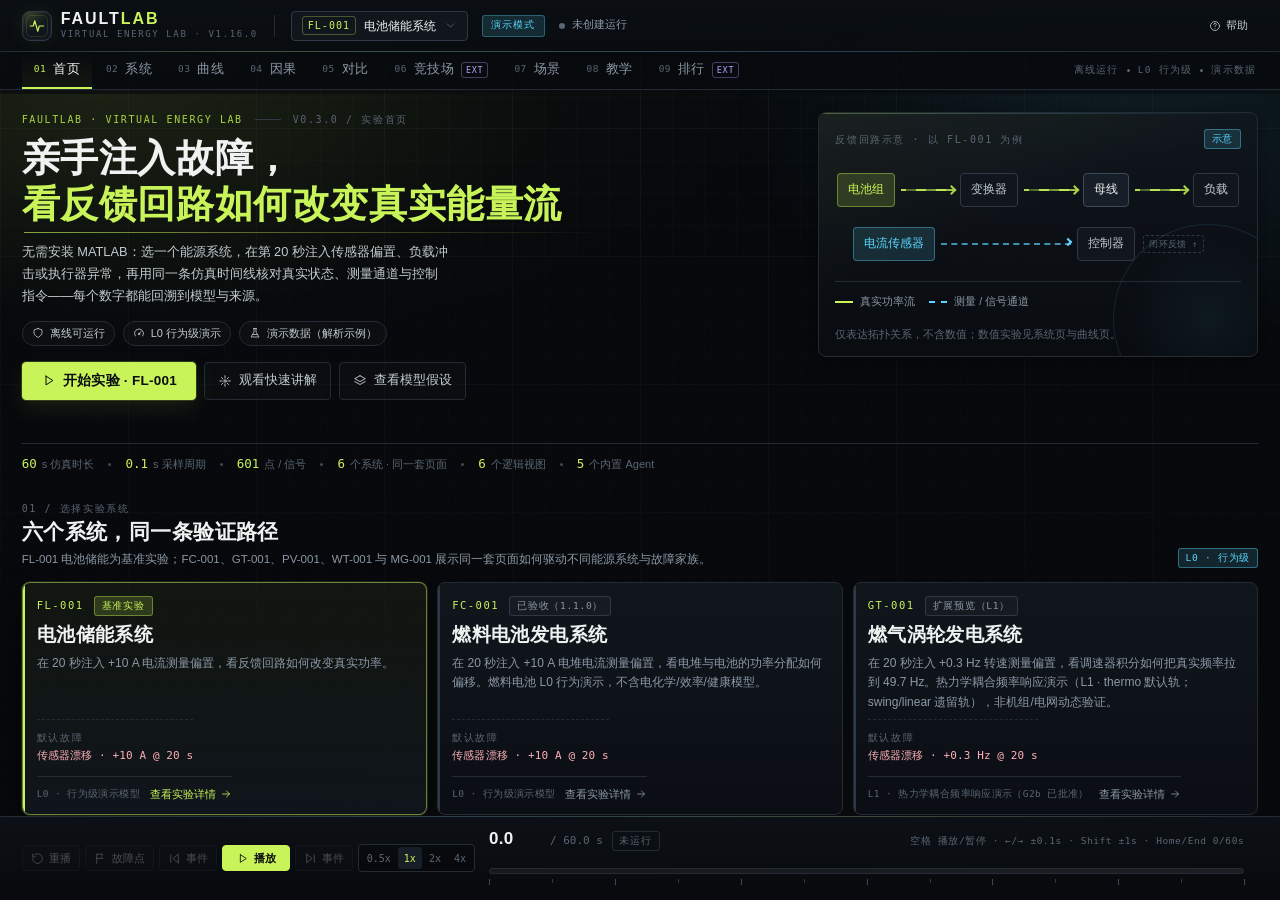
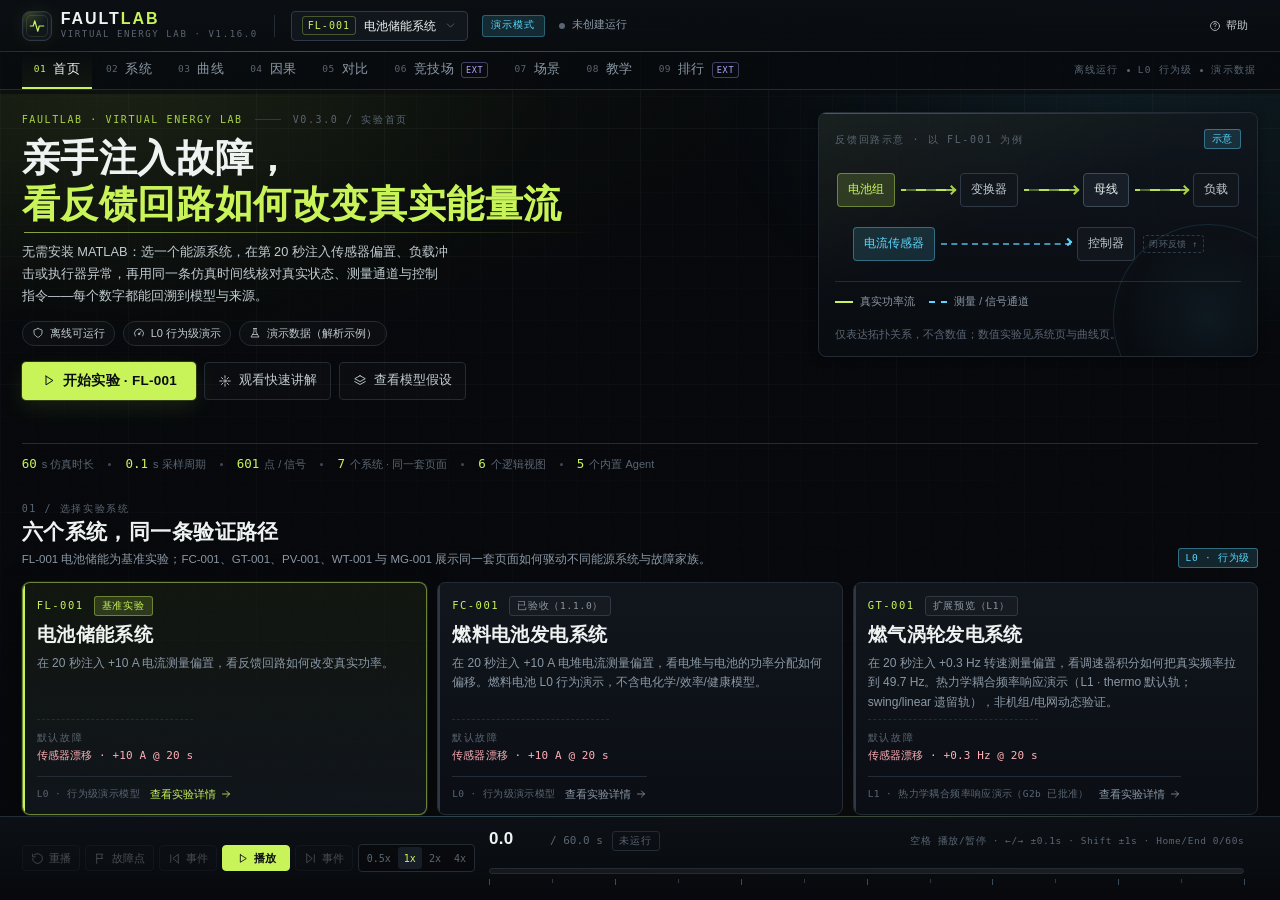
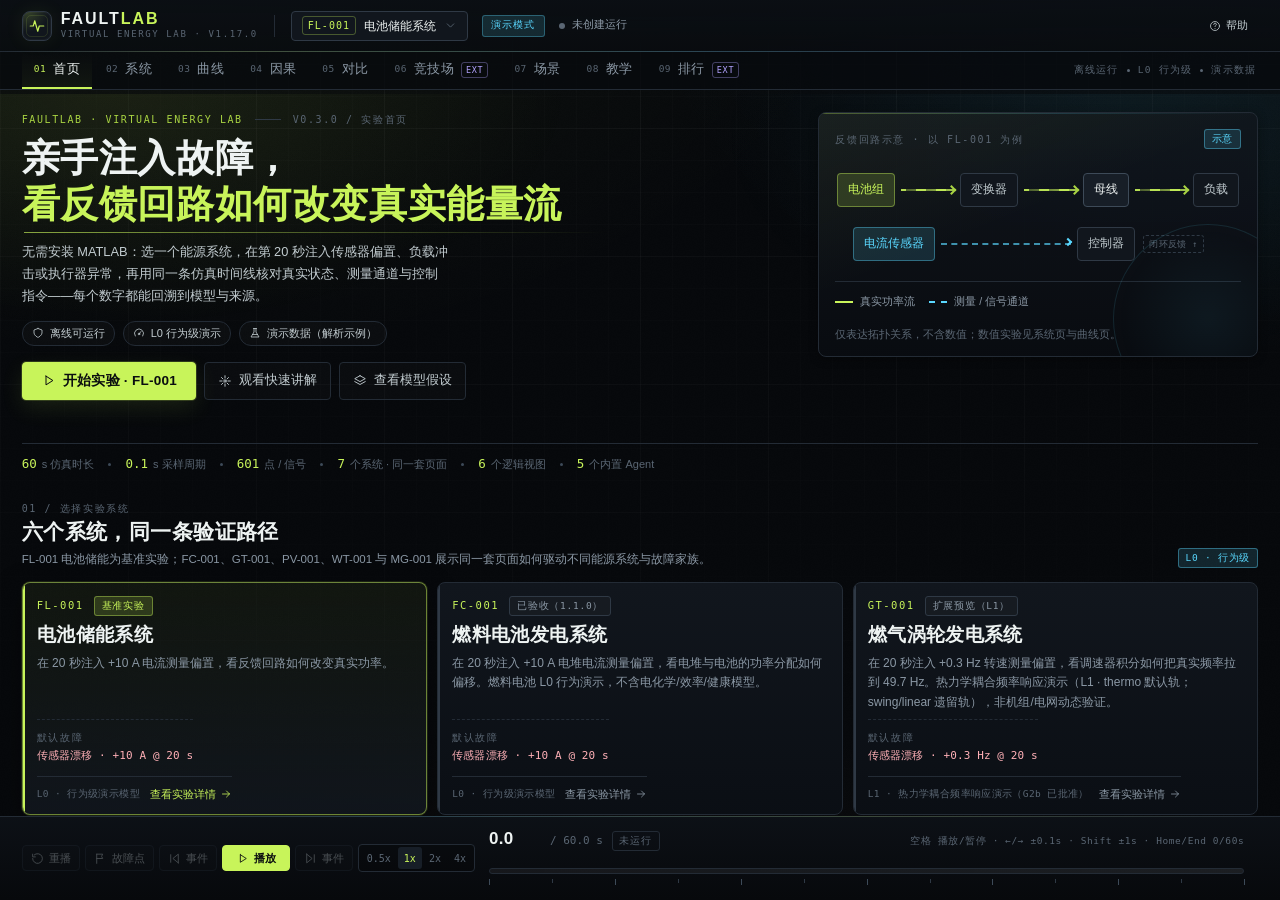
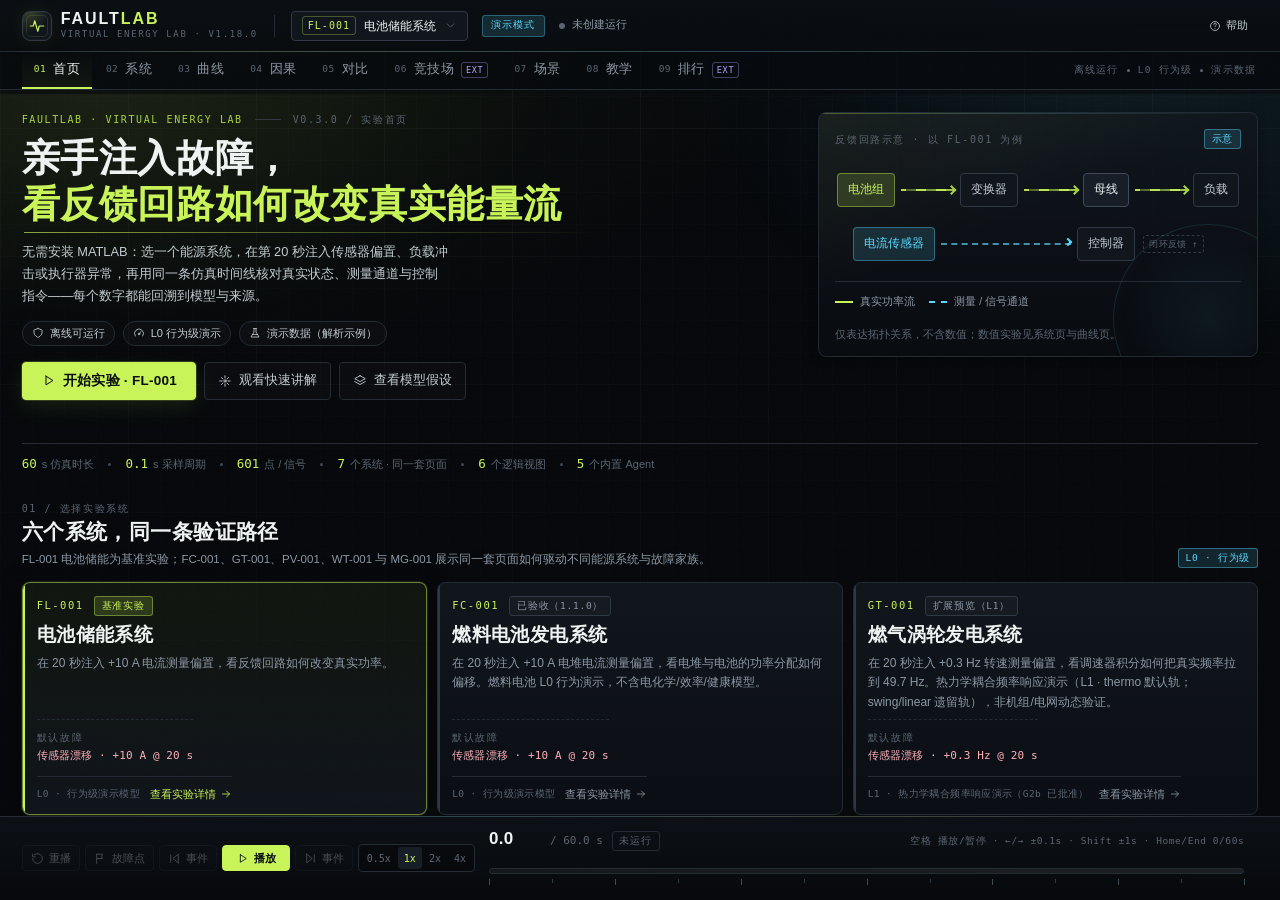
